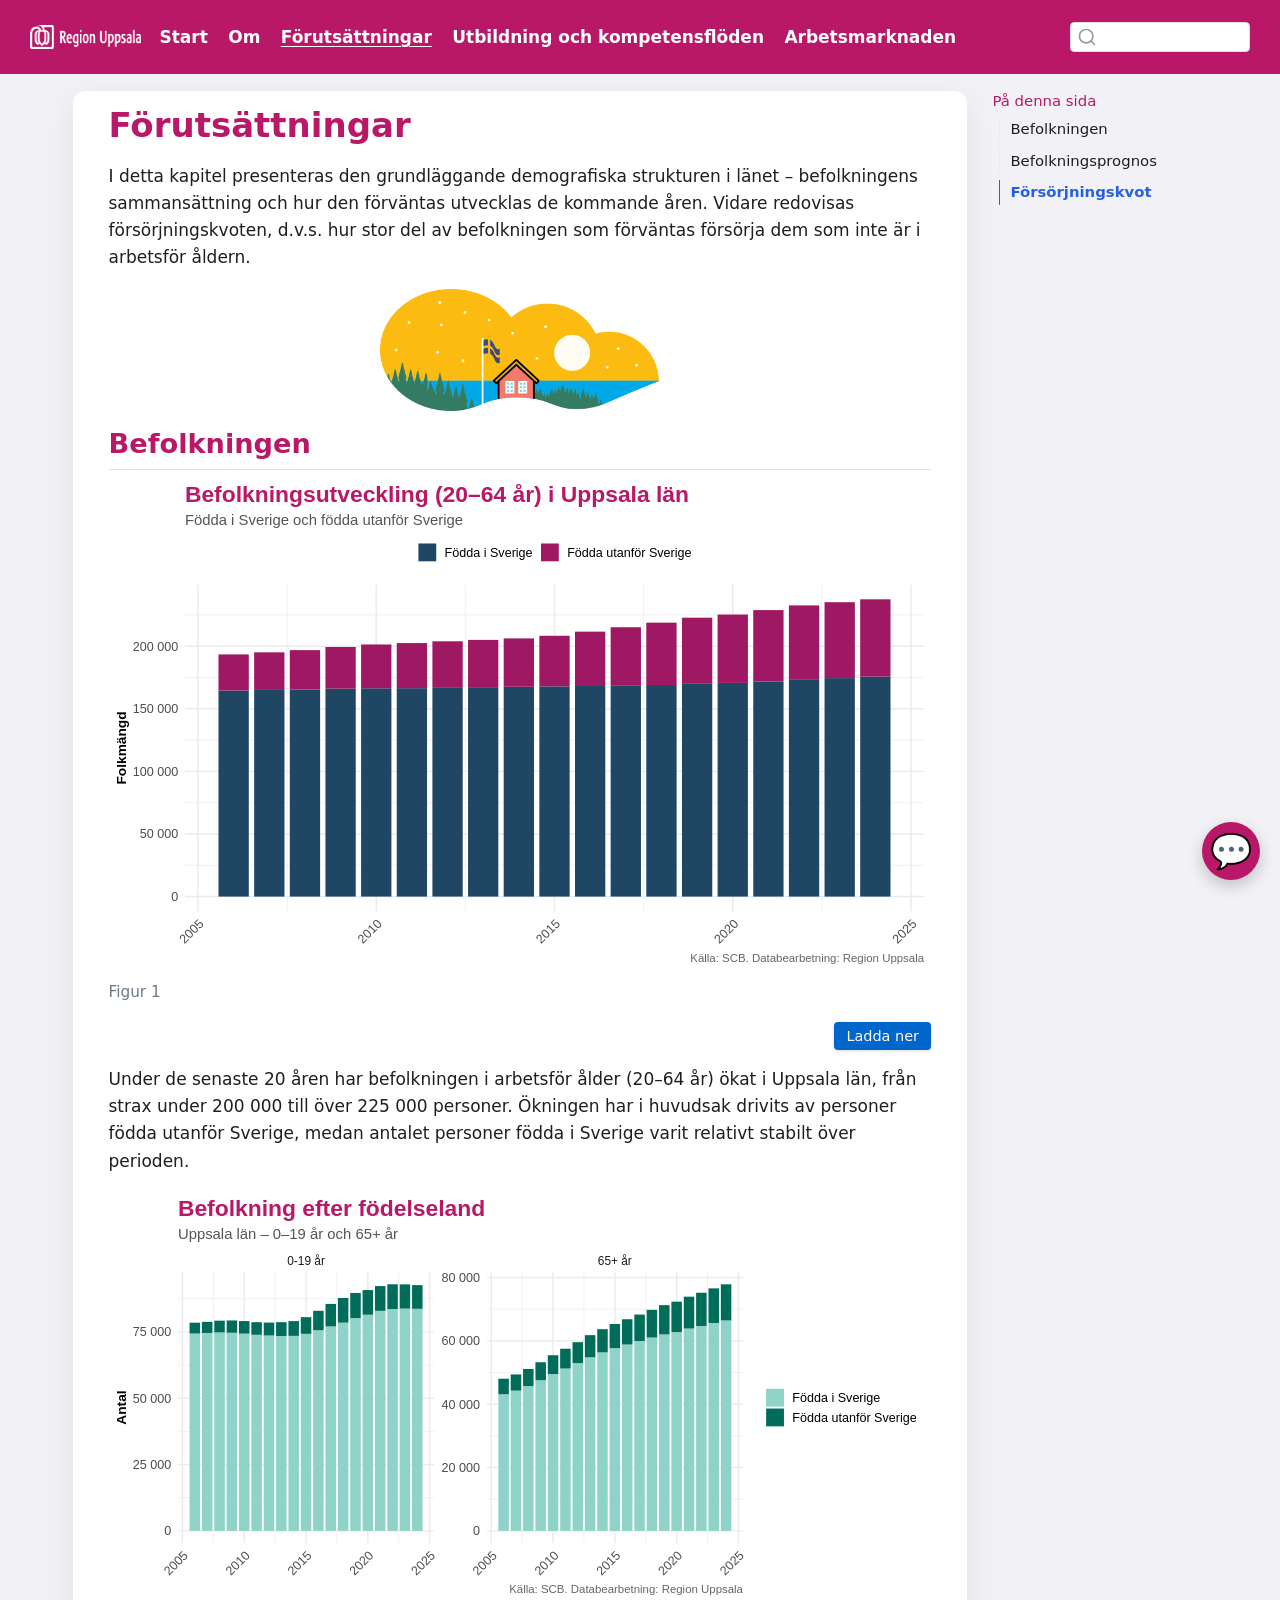
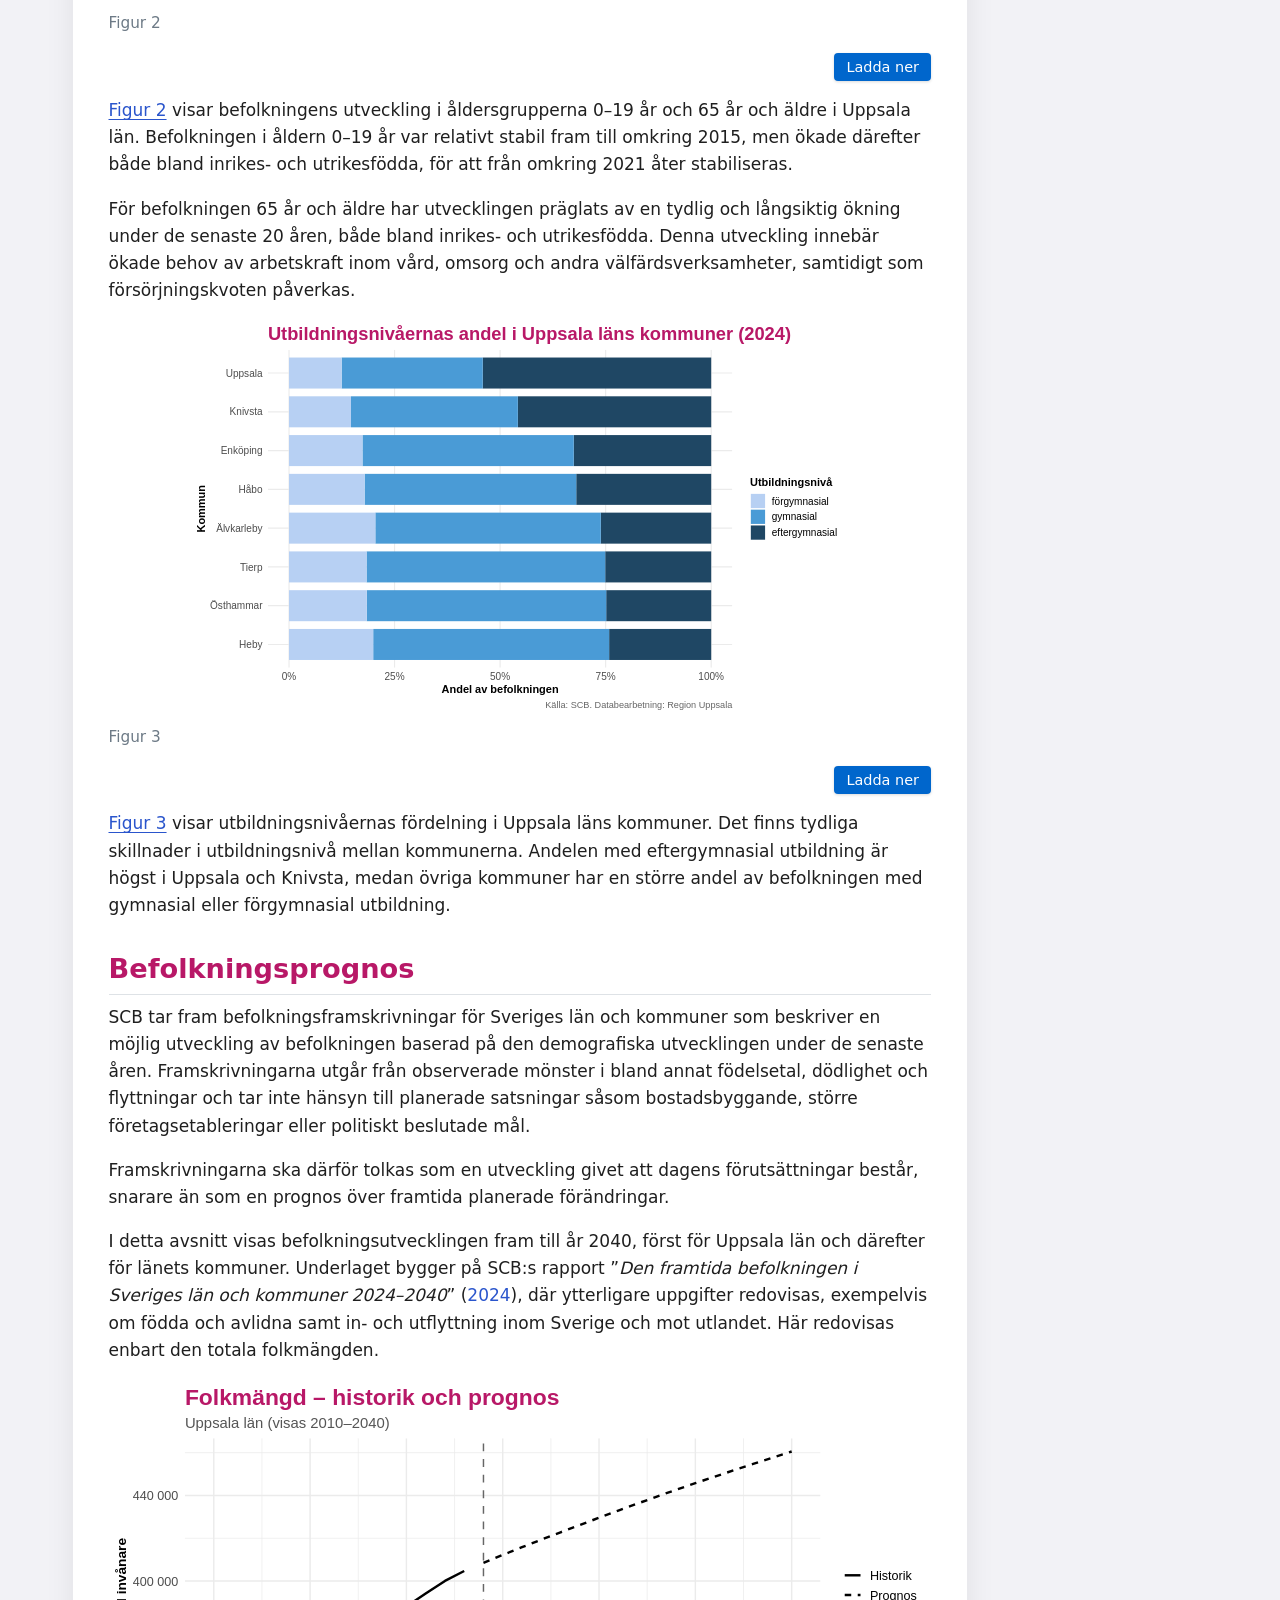
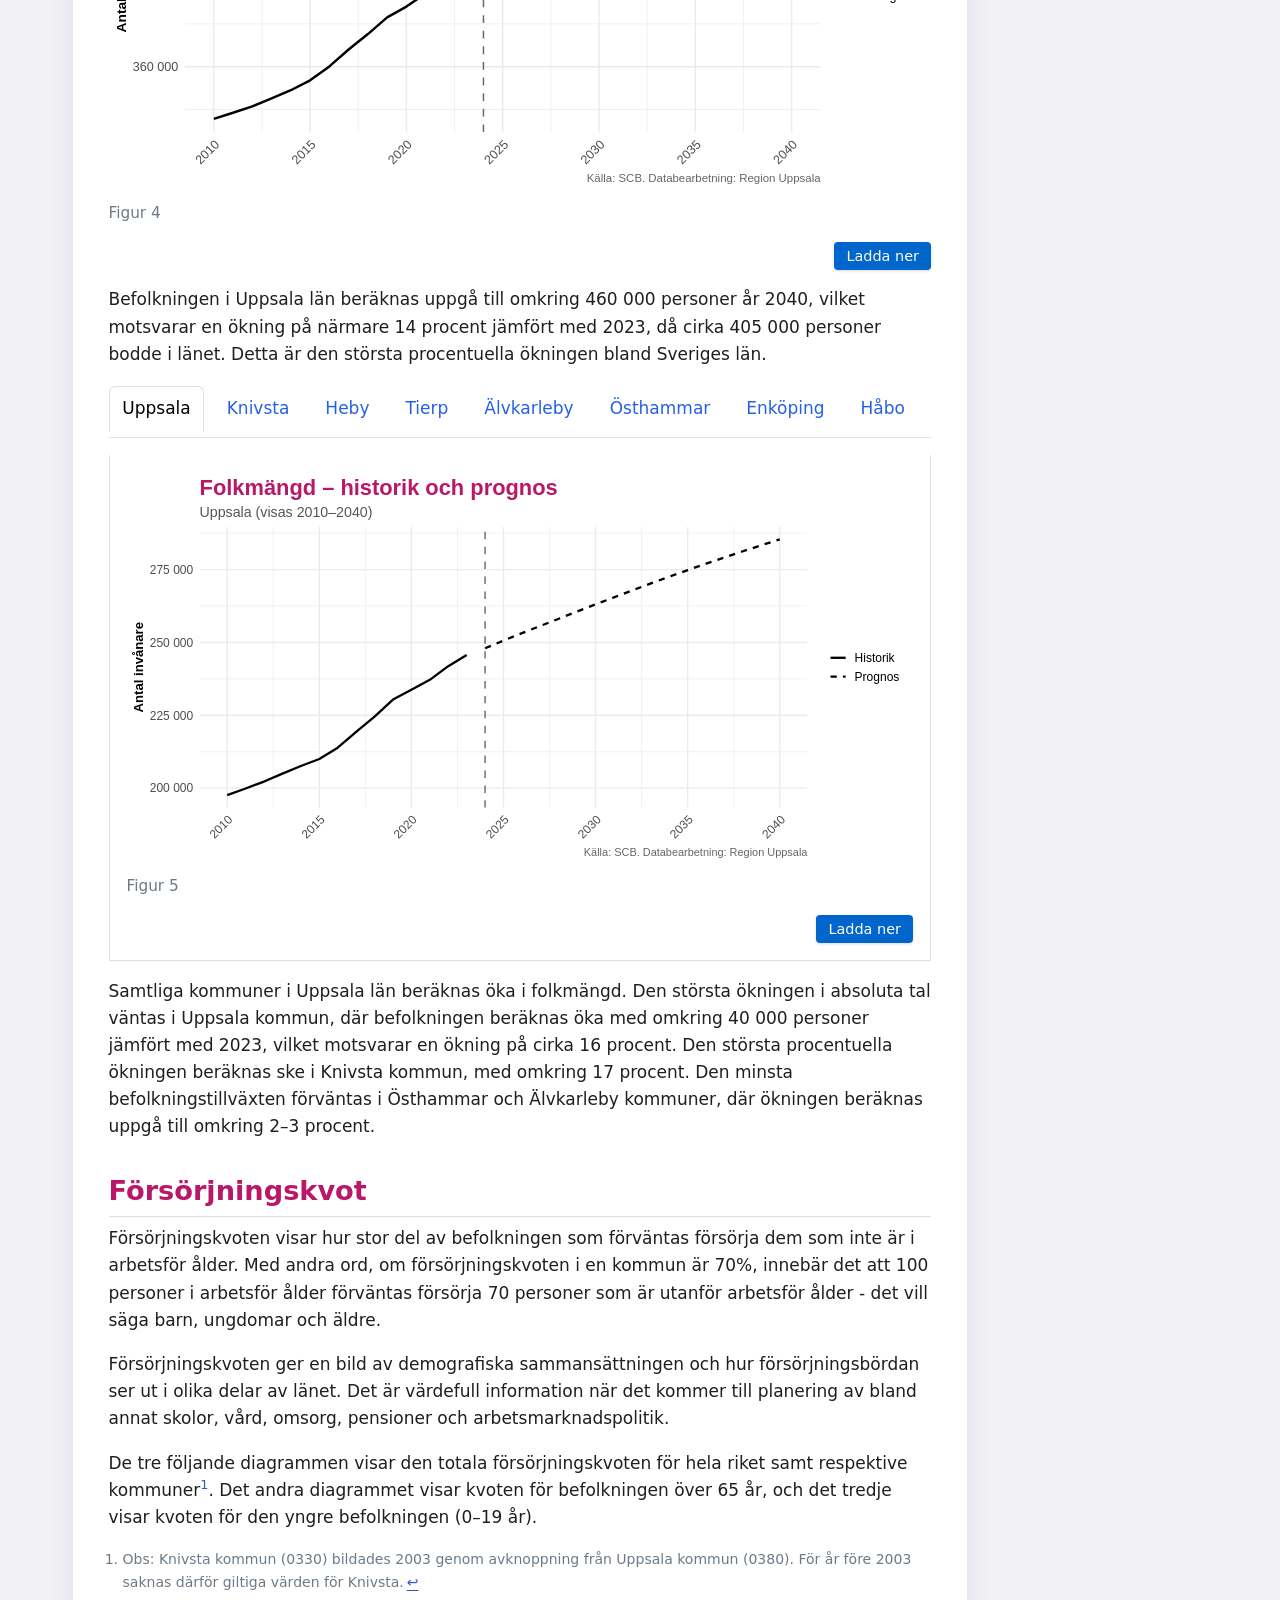
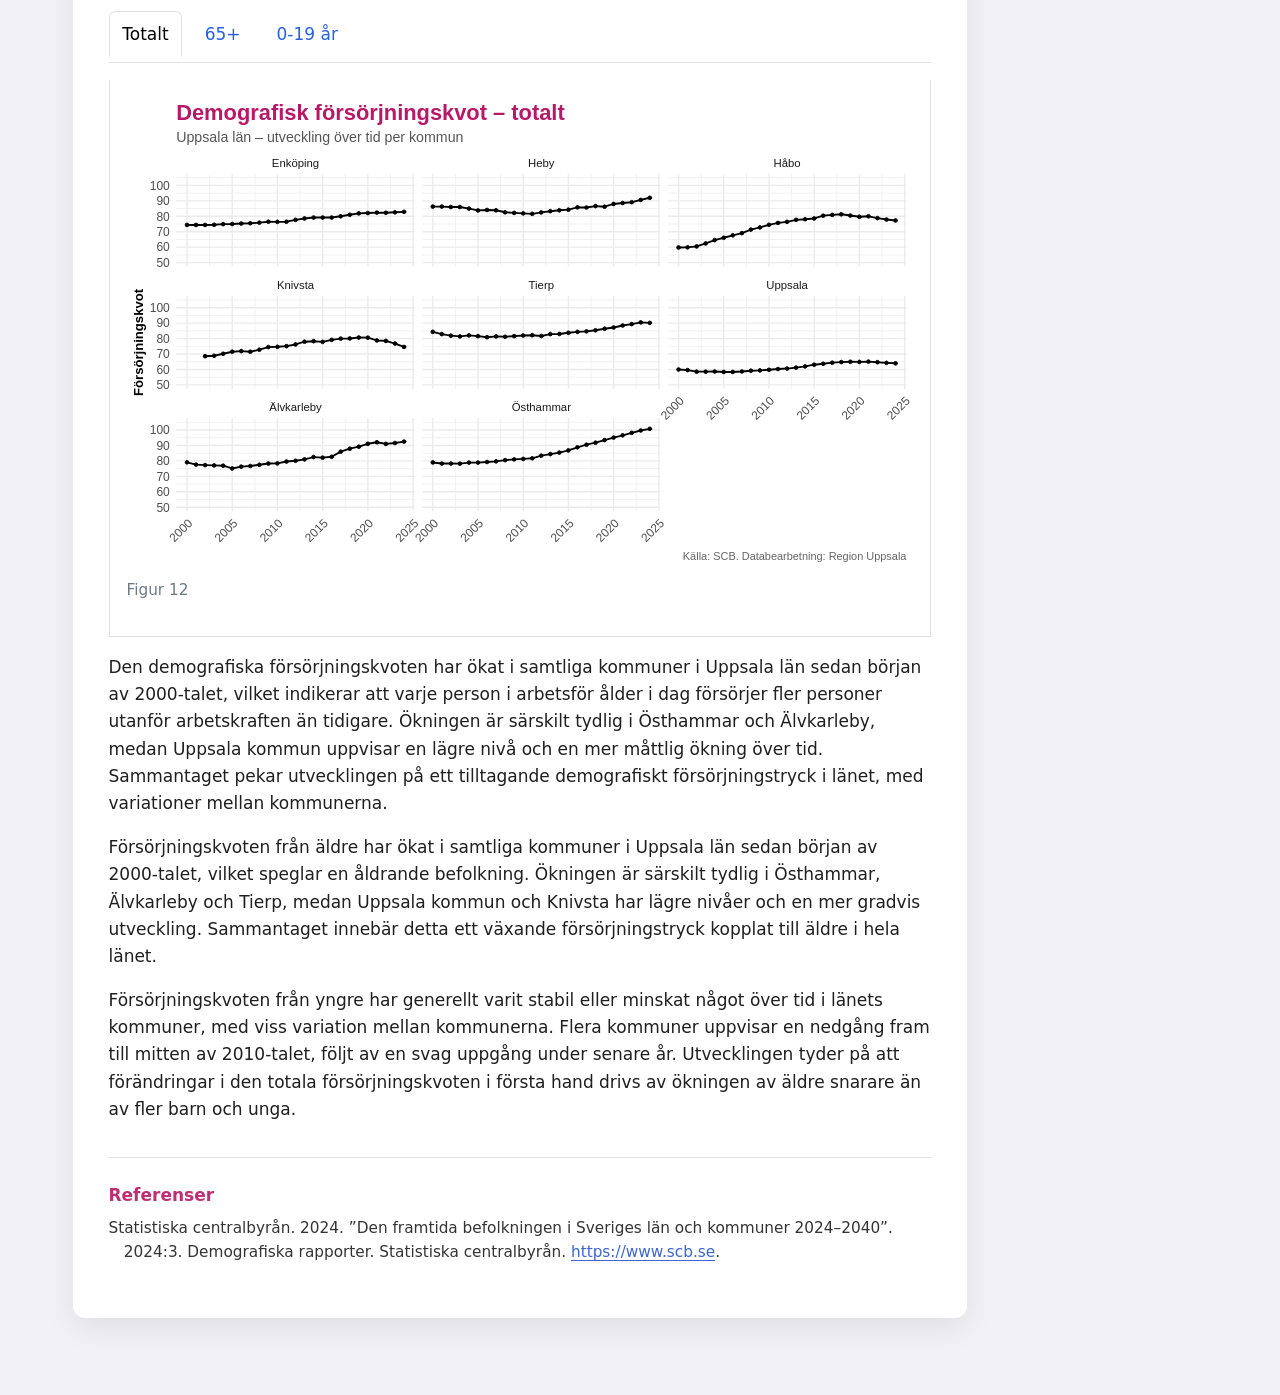
==== Förutsättningar.html @ d6da4f08 "Lägger till komp rapporten" ====
<!DOCTYPE html>
<html xmlns="http://www.w3.org/1999/xhtml" lang="sv" xml:lang="sv"><head>

<meta charset="utf-8">
<meta name="generator" content="quarto-1.5.57">

<meta name="viewport" content="width=device-width, initial-scale=1.0, user-scalable=yes">


<title>Förutsättningar</title>
<style>
code{white-space: pre-wrap;}
span.smallcaps{font-variant: small-caps;}
div.columns{display: flex; gap: min(4vw, 1.5em);}
div.column{flex: auto; overflow-x: auto;}
div.hanging-indent{margin-left: 1.5em; text-indent: -1.5em;}
ul.task-list{list-style: none;}
ul.task-list li input[type="checkbox"] {
width: 0.8em;
margin: 0 0.8em 0.2em -1em;  vertical-align: middle;
}

div.csl-bib-body { }
div.csl-entry {
clear: both;
margin-bottom: 0em;
}
.hanging-indent div.csl-entry {
margin-left:2em;
text-indent:-2em;
}
div.csl-left-margin {
min-width:2em;
float:left;
}
div.csl-right-inline {
margin-left:2em;
padding-left:1em;
}
div.csl-indent {
margin-left: 2em;
}</style>


<script>const headroomChanged = new CustomEvent("quarto-hrChanged", {
  detail: {},
  bubbles: true,
  cancelable: false,
  composed: false,
});

const announceDismiss = () => {
  const annEl = window.document.getElementById("quarto-announcement");
  if (annEl) {
    annEl.remove();

    const annId = annEl.getAttribute("data-announcement-id");
    window.localStorage.setItem(`quarto-announce-${annId}`, "true");
  }
};

const announceRegister = () => {
  const annEl = window.document.getElementById("quarto-announcement");
  if (annEl) {
    const annId = annEl.getAttribute("data-announcement-id");
    const isDismissed =
      window.localStorage.getItem(`quarto-announce-${annId}`) || false;
    if (isDismissed) {
      announceDismiss();
      return;
    } else {
      annEl.classList.remove("hidden");
    }

    const actionEl = annEl.querySelector(".quarto-announcement-action");
    if (actionEl) {
      actionEl.addEventListener("click", function (e) {
        e.preventDefault();
        // Hide the bar immediately
        announceDismiss();
      });
    }
  }
};

window.document.addEventListener("DOMContentLoaded", function () {
  let init = false;

  announceRegister();

  // Manage the back to top button, if one is present.
  let lastScrollTop = window.pageYOffset || document.documentElement.scrollTop;
  const scrollDownBuffer = 5;
  const scrollUpBuffer = 35;
  const btn = document.getElementById("quarto-back-to-top");
  const hideBackToTop = () => {
    btn.style.display = "none";
  };
  const showBackToTop = () => {
    btn.style.display = "inline-block";
  };
  if (btn) {
    window.document.addEventListener(
      "scroll",
      function () {
        const currentScrollTop =
          window.pageYOffset || document.documentElement.scrollTop;

        // Shows and hides the button 'intelligently' as the user scrolls
        if (currentScrollTop - scrollDownBuffer > lastScrollTop) {
          hideBackToTop();
          lastScrollTop = currentScrollTop <= 0 ? 0 : currentScrollTop;
        } else if (currentScrollTop < lastScrollTop - scrollUpBuffer) {
          showBackToTop();
          lastScrollTop = currentScrollTop <= 0 ? 0 : currentScrollTop;
        }

        // Show the button at the bottom, hides it at the top
        if (currentScrollTop <= 0) {
          hideBackToTop();
        } else if (
          window.innerHeight + currentScrollTop >=
          document.body.offsetHeight
        ) {
          showBackToTop();
        }
      },
      false
    );
  }

  function throttle(func, wait) {
    var timeout;
    return function () {
      const context = this;
      const args = arguments;
      const later = function () {
        clearTimeout(timeout);
        timeout = null;
        func.apply(context, args);
      };

      if (!timeout) {
        timeout = setTimeout(later, wait);
      }
    };
  }

  function headerOffset() {
    // Set an offset if there is are fixed top navbar
    const headerEl = window.document.querySelector("header.fixed-top");
    if (headerEl) {
      return headerEl.clientHeight;
    } else {
      return 0;
    }
  }

  function footerOffset() {
    const footerEl = window.document.querySelector("footer.footer");
    if (footerEl) {
      return footerEl.clientHeight;
    } else {
      return 0;
    }
  }

  function dashboardOffset() {
    const dashboardNavEl = window.document.getElementById(
      "quarto-dashboard-header"
    );
    if (dashboardNavEl !== null) {
      return dashboardNavEl.clientHeight;
    } else {
      return 0;
    }
  }

  function updateDocumentOffsetWithoutAnimation() {
    updateDocumentOffset(false);
  }

  function updateDocumentOffset(animated) {
    // set body offset
    const topOffset = headerOffset();
    const bodyOffset = topOffset + footerOffset() + dashboardOffset();
    const bodyEl = window.document.body;
    bodyEl.setAttribute("data-bs-offset", topOffset);
    bodyEl.style.paddingTop = topOffset + "px";

    // deal with sidebar offsets
    const sidebars = window.document.querySelectorAll(
      ".sidebar, .headroom-target"
    );
    sidebars.forEach((sidebar) => {
      if (!animated) {
        sidebar.classList.add("notransition");
        // Remove the no transition class after the animation has time to complete
        setTimeout(function () {
          sidebar.classList.remove("notransition");
        }, 201);
      }

      if (window.Headroom && sidebar.classList.contains("sidebar-unpinned")) {
        sidebar.style.top = "0";
        sidebar.style.maxHeight = "100vh";
      } else {
        sidebar.style.top = topOffset + "px";
        sidebar.style.maxHeight = "calc(100vh - " + topOffset + "px)";
      }
    });

    // allow space for footer
    const mainContainer = window.document.querySelector(".quarto-container");
    if (mainContainer) {
      mainContainer.style.minHeight = "calc(100vh - " + bodyOffset + "px)";
    }

    // link offset
    let linkStyle = window.document.querySelector("#quarto-target-style");
    if (!linkStyle) {
      linkStyle = window.document.createElement("style");
      linkStyle.setAttribute("id", "quarto-target-style");
      window.document.head.appendChild(linkStyle);
    }
    while (linkStyle.firstChild) {
      linkStyle.removeChild(linkStyle.firstChild);
    }
    if (topOffset > 0) {
      linkStyle.appendChild(
        window.document.createTextNode(`
      section:target::before {
        content: "";
        display: block;
        height: ${topOffset}px;
        margin: -${topOffset}px 0 0;
      }`)
      );
    }
    if (init) {
      window.dispatchEvent(headroomChanged);
    }
    init = true;
  }

  // initialize headroom
  var header = window.document.querySelector("#quarto-header");
  if (header && window.Headroom) {
    const headroom = new window.Headroom(header, {
      tolerance: 5,
      onPin: function () {
        const sidebars = window.document.querySelectorAll(
          ".sidebar, .headroom-target"
        );
        sidebars.forEach((sidebar) => {
          sidebar.classList.remove("sidebar-unpinned");
        });
        updateDocumentOffset();
      },
      onUnpin: function () {
        const sidebars = window.document.querySelectorAll(
          ".sidebar, .headroom-target"
        );
        sidebars.forEach((sidebar) => {
          sidebar.classList.add("sidebar-unpinned");
        });
        updateDocumentOffset();
      },
    });
    headroom.init();

    let frozen = false;
    window.quartoToggleHeadroom = function () {
      if (frozen) {
        headroom.unfreeze();
        frozen = false;
      } else {
        headroom.freeze();
        frozen = true;
      }
    };
  }

  window.addEventListener(
    "hashchange",
    function (e) {
      if (
        getComputedStyle(document.documentElement).scrollBehavior !== "smooth"
      ) {
        window.scrollTo(0, window.pageYOffset - headerOffset());
      }
    },
    false
  );

  // Observe size changed for the header
  const headerEl = window.document.querySelector("header.fixed-top");
  if (headerEl && window.ResizeObserver) {
    const observer = new window.ResizeObserver(() => {
      setTimeout(updateDocumentOffsetWithoutAnimation, 0);
    });
    observer.observe(headerEl, {
      attributes: true,
      childList: true,
      characterData: true,
    });
  } else {
    window.addEventListener(
      "resize",
      throttle(updateDocumentOffsetWithoutAnimation, 50)
    );
  }
  setTimeout(updateDocumentOffsetWithoutAnimation, 250);

  // fixup index.html links if we aren't on the filesystem
  if (window.location.protocol !== "file:") {
    const links = window.document.querySelectorAll("a");
    for (let i = 0; i < links.length; i++) {
      if (links[i].href) {
        links[i].dataset.originalHref = links[i].href;
        links[i].href = links[i].href.replace(/\/index\.html/, "/");
      }
    }

    // Fixup any sharing links that require urls
    // Append url to any sharing urls
    const sharingLinks = window.document.querySelectorAll(
      "a.sidebar-tools-main-item, a.quarto-navigation-tool, a.quarto-navbar-tools, a.quarto-navbar-tools-item"
    );
    for (let i = 0; i < sharingLinks.length; i++) {
      const sharingLink = sharingLinks[i];
      const href = sharingLink.getAttribute("href");
      if (href) {
        sharingLink.setAttribute(
          "href",
          href.replace("|url|", window.location.href)
        );
      }
    }

    // Scroll the active navigation item into view, if necessary
    const navSidebar = window.document.querySelector("nav#quarto-sidebar");
    if (navSidebar) {
      // Find the active item
      const activeItem = navSidebar.querySelector("li.sidebar-item a.active");
      if (activeItem) {
        // Wait for the scroll height and height to resolve by observing size changes on the
        // nav element that is scrollable
        const resizeObserver = new ResizeObserver((_entries) => {
          // The bottom of the element
          const elBottom = activeItem.offsetTop;
          const viewBottom = navSidebar.scrollTop + navSidebar.clientHeight;

          // The element height and scroll height are the same, then we are still loading
          if (viewBottom !== navSidebar.scrollHeight) {
            // Determine if the item isn't visible and scroll to it
            if (elBottom >= viewBottom) {
              navSidebar.scrollTop = elBottom;
            }

            // stop observing now since we've completed the scroll
            resizeObserver.unobserve(navSidebar);
          }
        });
        resizeObserver.observe(navSidebar);
      }
    }
  }
});
</script>
<script>/*!
 * headroom.js v0.12.0 - Give your page some headroom. Hide your header until you need it
 * Copyright (c) 2020 Nick Williams - http://wicky.nillia.ms/headroom.js
 * License: MIT
 */

!function(t,n){"object"==typeof exports&&"undefined"!=typeof module?module.exports=n():"function"==typeof define&&define.amd?define(n):(t=t||self).Headroom=n()}(this,function(){"use strict";function t(){return"undefined"!=typeof window}function d(t){return function(t){return t&&t.document&&function(t){return 9===t.nodeType}(t.document)}(t)?function(t){var n=t.document,o=n.body,s=n.documentElement;return{scrollHeight:function(){return Math.max(o.scrollHeight,s.scrollHeight,o.offsetHeight,s.offsetHeight,o.clientHeight,s.clientHeight)},height:function(){return t.innerHeight||s.clientHeight||o.clientHeight},scrollY:function(){return void 0!==t.pageYOffset?t.pageYOffset:(s||o.parentNode||o).scrollTop}}}(t):function(t){return{scrollHeight:function(){return Math.max(t.scrollHeight,t.offsetHeight,t.clientHeight)},height:function(){return Math.max(t.offsetHeight,t.clientHeight)},scrollY:function(){return t.scrollTop}}}(t)}function n(t,s,e){var n,o=function(){var n=!1;try{var t={get passive(){n=!0}};window.addEventListener("test",t,t),window.removeEventListener("test",t,t)}catch(t){n=!1}return n}(),i=!1,r=d(t),l=r.scrollY(),a={};function c(){var t=Math.round(r.scrollY()),n=r.height(),o=r.scrollHeight();a.scrollY=t,a.lastScrollY=l,a.direction=l<t?"down":"up",a.distance=Math.abs(t-l),a.isOutOfBounds=t<0||o<t+n,a.top=t<=s.offset[a.direction],a.bottom=o<=t+n,a.toleranceExceeded=a.distance>s.tolerance[a.direction],e(a),l=t,i=!1}function h(){i||(i=!0,n=requestAnimationFrame(c))}var u=!!o&&{passive:!0,capture:!1};return t.addEventListener("scroll",h,u),c(),{destroy:function(){cancelAnimationFrame(n),t.removeEventListener("scroll",h,u)}}}function o(t){return t===Object(t)?t:{down:t,up:t}}function s(t,n){n=n||{},Object.assign(this,s.options,n),this.classes=Object.assign({},s.options.classes,n.classes),this.elem=t,this.tolerance=o(this.tolerance),this.offset=o(this.offset),this.initialised=!1,this.frozen=!1}return s.prototype={constructor:s,init:function(){return s.cutsTheMustard&&!this.initialised&&(this.addClass("initial"),this.initialised=!0,setTimeout(function(t){t.scrollTracker=n(t.scroller,{offset:t.offset,tolerance:t.tolerance},t.update.bind(t))},100,this)),this},destroy:function(){this.initialised=!1,Object.keys(this.classes).forEach(this.removeClass,this),this.scrollTracker.destroy()},unpin:function(){!this.hasClass("pinned")&&this.hasClass("unpinned")||(this.addClass("unpinned"),this.removeClass("pinned"),this.onUnpin&&this.onUnpin.call(this))},pin:function(){this.hasClass("unpinned")&&(this.addClass("pinned"),this.removeClass("unpinned"),this.onPin&&this.onPin.call(this))},freeze:function(){this.frozen=!0,this.addClass("frozen")},unfreeze:function(){this.frozen=!1,this.removeClass("frozen")},top:function(){this.hasClass("top")||(this.addClass("top"),this.removeClass("notTop"),this.onTop&&this.onTop.call(this))},notTop:function(){this.hasClass("notTop")||(this.addClass("notTop"),this.removeClass("top"),this.onNotTop&&this.onNotTop.call(this))},bottom:function(){this.hasClass("bottom")||(this.addClass("bottom"),this.removeClass("notBottom"),this.onBottom&&this.onBottom.call(this))},notBottom:function(){this.hasClass("notBottom")||(this.addClass("notBottom"),this.removeClass("bottom"),this.onNotBottom&&this.onNotBottom.call(this))},shouldUnpin:function(t){return"down"===t.direction&&!t.top&&t.toleranceExceeded},shouldPin:function(t){return"up"===t.direction&&t.toleranceExceeded||t.top},addClass:function(t){this.elem.classList.add.apply(this.elem.classList,this.classes[t].split(" "))},removeClass:function(t){this.elem.classList.remove.apply(this.elem.classList,this.classes[t].split(" "))},hasClass:function(t){return this.classes[t].split(" ").every(function(t){return this.classList.contains(t)},this.elem)},update:function(t){t.isOutOfBounds||!0!==this.frozen&&(t.top?this.top():this.notTop(),t.bottom?this.bottom():this.notBottom(),this.shouldUnpin(t)?this.unpin():this.shouldPin(t)&&this.pin())}},s.options={tolerance:{up:0,down:0},offset:0,scroller:t()?window:null,classes:{frozen:"headroom--frozen",pinned:"headroom--pinned",unpinned:"headroom--unpinned",top:"headroom--top",notTop:"headroom--not-top",bottom:"headroom--bottom",notBottom:"headroom--not-bottom",initial:"headroom"}},s.cutsTheMustard=!!(t()&&function(){}.bind&&"classList"in document.documentElement&&Object.assign&&Object.keys&&requestAnimationFrame),s});
</script>
<script>/*!
 * clipboard.js v2.0.11
 * https://clipboardjs.com/
 *
 * Licensed MIT © Zeno Rocha
 */
!function(t,e){"object"==typeof exports&&"object"==typeof module?module.exports=e():"function"==typeof define&&define.amd?define([],e):"object"==typeof exports?exports.ClipboardJS=e():t.ClipboardJS=e()}(this,function(){return n={686:function(t,e,n){"use strict";n.d(e,{default:function(){return b}});var e=n(279),i=n.n(e),e=n(370),u=n.n(e),e=n(817),r=n.n(e);function c(t){try{return document.execCommand(t)}catch(t){return}}var a=function(t){t=r()(t);return c("cut"),t};function o(t,e){var n,o,t=(n=t,o="rtl"===document.documentElement.getAttribute("dir"),(t=document.createElement("textarea")).style.fontSize="12pt",t.style.border="0",t.style.padding="0",t.style.margin="0",t.style.position="absolute",t.style[o?"right":"left"]="-9999px",o=window.pageYOffset||document.documentElement.scrollTop,t.style.top="".concat(o,"px"),t.setAttribute("readonly",""),t.value=n,t);return e.container.appendChild(t),e=r()(t),c("copy"),t.remove(),e}var f=function(t){var e=1<arguments.length&&void 0!==arguments[1]?arguments[1]:{container:document.body},n="";return"string"==typeof t?n=o(t,e):t instanceof HTMLInputElement&&!["text","search","url","tel","password"].includes(null==t?void 0:t.type)?n=o(t.value,e):(n=r()(t),c("copy")),n};function l(t){return(l="function"==typeof Symbol&&"symbol"==typeof Symbol.iterator?function(t){return typeof t}:function(t){return t&&"function"==typeof Symbol&&t.constructor===Symbol&&t!==Symbol.prototype?"symbol":typeof t})(t)}var s=function(){var t=0<arguments.length&&void 0!==arguments[0]?arguments[0]:{},e=t.action,n=void 0===e?"copy":e,o=t.container,e=t.target,t=t.text;if("copy"!==n&&"cut"!==n)throw new Error('Invalid "action" value, use either "copy" or "cut"');if(void 0!==e){if(!e||"object"!==l(e)||1!==e.nodeType)throw new Error('Invalid "target" value, use a valid Element');if("copy"===n&&e.hasAttribute("disabled"))throw new Error('Invalid "target" attribute. Please use "readonly" instead of "disabled" attribute');if("cut"===n&&(e.hasAttribute("readonly")||e.hasAttribute("disabled")))throw new Error('Invalid "target" attribute. You can\'t cut text from elements with "readonly" or "disabled" attributes')}return t?f(t,{container:o}):e?"cut"===n?a(e):f(e,{container:o}):void 0};function p(t){return(p="function"==typeof Symbol&&"symbol"==typeof Symbol.iterator?function(t){return typeof t}:function(t){return t&&"function"==typeof Symbol&&t.constructor===Symbol&&t!==Symbol.prototype?"symbol":typeof t})(t)}function d(t,e){for(var n=0;n<e.length;n++){var o=e[n];o.enumerable=o.enumerable||!1,o.configurable=!0,"value"in o&&(o.writable=!0),Object.defineProperty(t,o.key,o)}}function y(t,e){return(y=Object.setPrototypeOf||function(t,e){return t.__proto__=e,t})(t,e)}function h(n){var o=function(){if("undefined"==typeof Reflect||!Reflect.construct)return!1;if(Reflect.construct.sham)return!1;if("function"==typeof Proxy)return!0;try{return Date.prototype.toString.call(Reflect.construct(Date,[],function(){})),!0}catch(t){return!1}}();return function(){var t,e=v(n);return t=o?(t=v(this).constructor,Reflect.construct(e,arguments,t)):e.apply(this,arguments),e=this,!(t=t)||"object"!==p(t)&&"function"!=typeof t?function(t){if(void 0!==t)return t;throw new ReferenceError("this hasn't been initialised - super() hasn't been called")}(e):t}}function v(t){return(v=Object.setPrototypeOf?Object.getPrototypeOf:function(t){return t.__proto__||Object.getPrototypeOf(t)})(t)}function m(t,e){t="data-clipboard-".concat(t);if(e.hasAttribute(t))return e.getAttribute(t)}var b=function(){!function(t,e){if("function"!=typeof e&&null!==e)throw new TypeError("Super expression must either be null or a function");t.prototype=Object.create(e&&e.prototype,{constructor:{value:t,writable:!0,configurable:!0}}),e&&y(t,e)}(r,i());var t,e,n,o=h(r);function r(t,e){var n;return function(t){if(!(t instanceof r))throw new TypeError("Cannot call a class as a function")}(this),(n=o.call(this)).resolveOptions(e),n.listenClick(t),n}return t=r,n=[{key:"copy",value:function(t){var e=1<arguments.length&&void 0!==arguments[1]?arguments[1]:{container:document.body};return f(t,e)}},{key:"cut",value:function(t){return a(t)}},{key:"isSupported",value:function(){var t=0<arguments.length&&void 0!==arguments[0]?arguments[0]:["copy","cut"],t="string"==typeof t?[t]:t,e=!!document.queryCommandSupported;return t.forEach(function(t){e=e&&!!document.queryCommandSupported(t)}),e}}],(e=[{key:"resolveOptions",value:function(){var t=0<arguments.length&&void 0!==arguments[0]?arguments[0]:{};this.action="function"==typeof t.action?t.action:this.defaultAction,this.target="function"==typeof t.target?t.target:this.defaultTarget,this.text="function"==typeof t.text?t.text:this.defaultText,this.container="object"===p(t.container)?t.container:document.body}},{key:"listenClick",value:function(t){var e=this;this.listener=u()(t,"click",function(t){return e.onClick(t)})}},{key:"onClick",value:function(t){var e=t.delegateTarget||t.currentTarget,n=this.action(e)||"copy",t=s({action:n,container:this.container,target:this.target(e),text:this.text(e)});this.emit(t?"success":"error",{action:n,text:t,trigger:e,clearSelection:function(){e&&e.focus(),window.getSelection().removeAllRanges()}})}},{key:"defaultAction",value:function(t){return m("action",t)}},{key:"defaultTarget",value:function(t){t=m("target",t);if(t)return document.querySelector(t)}},{key:"defaultText",value:function(t){return m("text",t)}},{key:"destroy",value:function(){this.listener.destroy()}}])&&d(t.prototype,e),n&&d(t,n),r}()},828:function(t){var e;"undefined"==typeof Element||Element.prototype.matches||((e=Element.prototype).matches=e.matchesSelector||e.mozMatchesSelector||e.msMatchesSelector||e.oMatchesSelector||e.webkitMatchesSelector),t.exports=function(t,e){for(;t&&9!==t.nodeType;){if("function"==typeof t.matches&&t.matches(e))return t;t=t.parentNode}}},438:function(t,e,n){var u=n(828);function i(t,e,n,o,r){var i=function(e,n,t,o){return function(t){t.delegateTarget=u(t.target,n),t.delegateTarget&&o.call(e,t)}}.apply(this,arguments);return t.addEventListener(n,i,r),{destroy:function(){t.removeEventListener(n,i,r)}}}t.exports=function(t,e,n,o,r){return"function"==typeof t.addEventListener?i.apply(null,arguments):"function"==typeof n?i.bind(null,document).apply(null,arguments):("string"==typeof t&&(t=document.querySelectorAll(t)),Array.prototype.map.call(t,function(t){return i(t,e,n,o,r)}))}},879:function(t,n){n.node=function(t){return void 0!==t&&t instanceof HTMLElement&&1===t.nodeType},n.nodeList=function(t){var e=Object.prototype.toString.call(t);return void 0!==t&&("[object NodeList]"===e||"[object HTMLCollection]"===e)&&"length"in t&&(0===t.length||n.node(t[0]))},n.string=function(t){return"string"==typeof t||t instanceof String},n.fn=function(t){return"[object Function]"===Object.prototype.toString.call(t)}},370:function(t,e,n){var f=n(879),l=n(438);t.exports=function(t,e,n){if(!t&&!e&&!n)throw new Error("Missing required arguments");if(!f.string(e))throw new TypeError("Second argument must be a String");if(!f.fn(n))throw new TypeError("Third argument must be a Function");if(f.node(t))return c=e,a=n,(u=t).addEventListener(c,a),{destroy:function(){u.removeEventListener(c,a)}};if(f.nodeList(t))return o=t,r=e,i=n,Array.prototype.forEach.call(o,function(t){t.addEventListener(r,i)}),{destroy:function(){Array.prototype.forEach.call(o,function(t){t.removeEventListener(r,i)})}};if(f.string(t))return t=t,e=e,n=n,l(document.body,t,e,n);throw new TypeError("First argument must be a String, HTMLElement, HTMLCollection, or NodeList");var o,r,i,u,c,a}},817:function(t){t.exports=function(t){var e,n="SELECT"===t.nodeName?(t.focus(),t.value):"INPUT"===t.nodeName||"TEXTAREA"===t.nodeName?((e=t.hasAttribute("readonly"))||t.setAttribute("readonly",""),t.select(),t.setSelectionRange(0,t.value.length),e||t.removeAttribute("readonly"),t.value):(t.hasAttribute("contenteditable")&&t.focus(),n=window.getSelection(),(e=document.createRange()).selectNodeContents(t),n.removeAllRanges(),n.addRange(e),n.toString());return n}},279:function(t){function e(){}e.prototype={on:function(t,e,n){var o=this.e||(this.e={});return(o[t]||(o[t]=[])).push({fn:e,ctx:n}),this},once:function(t,e,n){var o=this;function r(){o.off(t,r),e.apply(n,arguments)}return r._=e,this.on(t,r,n)},emit:function(t){for(var e=[].slice.call(arguments,1),n=((this.e||(this.e={}))[t]||[]).slice(),o=0,r=n.length;o<r;o++)n[o].fn.apply(n[o].ctx,e);return this},off:function(t,e){var n=this.e||(this.e={}),o=n[t],r=[];if(o&&e)for(var i=0,u=o.length;i<u;i++)o[i].fn!==e&&o[i].fn._!==e&&r.push(o[i]);return r.length?n[t]=r:delete n[t],this}},t.exports=e,t.exports.TinyEmitter=e}},r={},o.n=function(t){var e=t&&t.__esModule?function(){return t.default}:function(){return t};return o.d(e,{a:e}),e},o.d=function(t,e){for(var n in e)o.o(e,n)&&!o.o(t,n)&&Object.defineProperty(t,n,{enumerable:!0,get:e[n]})},o.o=function(t,e){return Object.prototype.hasOwnProperty.call(t,e)},o(686).default;function o(t){if(r[t])return r[t].exports;var e=r[t]={exports:{}};return n[t](e,e.exports,o),e.exports}var n,r});</script>
<script>/*! @algolia/autocomplete-js 1.11.1 | MIT License | © Algolia, Inc. and contributors | https://github.com/algolia/autocomplete */
!function(e,t){"object"==typeof exports&&"undefined"!=typeof module?t(exports):"function"==typeof define&&define.amd?define(["exports"],t):t((e="undefined"!=typeof globalThis?globalThis:e||self)["@algolia/autocomplete-js"]={})}(this,(function(e){"use strict";function t(e,t){var n=Object.keys(e);if(Object.getOwnPropertySymbols){var r=Object.getOwnPropertySymbols(e);t&&(r=r.filter((function(t){return Object.getOwnPropertyDescriptor(e,t).enumerable}))),n.push.apply(n,r)}return n}function n(e){for(var n=1;n<arguments.length;n++){var r=null!=arguments[n]?arguments[n]:{};n%2?t(Object(r),!0).forEach((function(t){o(e,t,r[t])})):Object.getOwnPropertyDescriptors?Object.defineProperties(e,Object.getOwnPropertyDescriptors(r)):t(Object(r)).forEach((function(t){Object.defineProperty(e,t,Object.getOwnPropertyDescriptor(r,t))}))}return e}function r(e){return r="function"==typeof Symbol&&"symbol"==typeof Symbol.iterator?function(e){return typeof e}:function(e){return e&&"function"==typeof Symbol&&e.constructor===Symbol&&e!==Symbol.prototype?"symbol":typeof e},r(e)}function o(e,t,n){return(t=function(e){var t=function(e,t){if("object"!=typeof e||null===e)return e;var n=e[Symbol.toPrimitive];if(void 0!==n){var r=n.call(e,t||"default");if("object"!=typeof r)return r;throw new TypeError("@@toPrimitive must return a primitive value.")}return("string"===t?String:Number)(e)}(e,"string");return"symbol"==typeof t?t:String(t)}(t))in e?Object.defineProperty(e,t,{value:n,enumerable:!0,configurable:!0,writable:!0}):e[t]=n,e}function i(){return i=Object.assign?Object.assign.bind():function(e){for(var t=1;t<arguments.length;t++){var n=arguments[t];for(var r in n)Object.prototype.hasOwnProperty.call(n,r)&&(e[r]=n[r])}return e},i.apply(this,arguments)}function u(e,t){if(null==e)return{};var n,r,o=function(e,t){if(null==e)return{};var n,r,o={},i=Object.keys(e);for(r=0;r<i.length;r++)n=i[r],t.indexOf(n)>=0||(o[n]=e[n]);return o}(e,t);if(Object.getOwnPropertySymbols){var i=Object.getOwnPropertySymbols(e);for(r=0;r<i.length;r++)n=i[r],t.indexOf(n)>=0||Object.prototype.propertyIsEnumerable.call(e,n)&&(o[n]=e[n])}return o}function a(e,t){return function(e){if(Array.isArray(e))return e}(e)||function(e,t){var n=null==e?null:"undefined"!=typeof Symbol&&e[Symbol.iterator]||e["@@iterator"];if(null!=n){var r,o,i,u,a=[],l=!0,c=!1;try{if(i=(n=n.call(e)).next,0===t){if(Object(n)!==n)return;l=!1}else for(;!(l=(r=i.call(n)).done)&&(a.push(r.value),a.length!==t);l=!0);}catch(e){c=!0,o=e}finally{try{if(!l&&null!=n.return&&(u=n.return(),Object(u)!==u))return}finally{if(c)throw o}}return a}}(e,t)||c(e,t)||function(){throw new TypeError("Invalid attempt to destructure non-iterable instance.\nIn order to be iterable, non-array objects must have a [Symbol.iterator]() method.")}()}function l(e){return function(e){if(Array.isArray(e))return s(e)}(e)||function(e){if("undefined"!=typeof Symbol&&null!=e[Symbol.iterator]||null!=e["@@iterator"])return Array.from(e)}(e)||c(e)||function(){throw new TypeError("Invalid attempt to spread non-iterable instance.\nIn order to be iterable, non-array objects must have a [Symbol.iterator]() method.")}()}function c(e,t){if(e){if("string"==typeof e)return s(e,t);var n=Object.prototype.toString.call(e).slice(8,-1);return"Object"===n&&e.constructor&&(n=e.constructor.name),"Map"===n||"Set"===n?Array.from(e):"Arguments"===n||/^(?:Ui|I)nt(?:8|16|32)(?:Clamped)?Array$/.test(n)?s(e,t):void 0}}function s(e,t){(null==t||t>e.length)&&(t=e.length);for(var n=0,r=new Array(t);n<t;n++)r[n]=e[n];return r}function f(e){return{current:e}}function p(e,t){var n=void 0;return function(){for(var r=arguments.length,o=new Array(r),i=0;i<r;i++)o[i]=arguments[i];n&&clearTimeout(n),n=setTimeout((function(){return e.apply(void 0,o)}),t)}}function m(e){return e.reduce((function(e,t){return e.concat(t)}),[])}var v=0;function d(){return"autocomplete-".concat(v++)}function y(e,t){return t.reduce((function(e,t){return e&&e[t]}),e)}function b(e){return 0===e.collections.length?0:e.collections.reduce((function(e,t){return e+t.items.length}),0)}function g(e){return e!==Object(e)}function h(e,t){if(e===t)return!0;if(g(e)||g(t)||"function"==typeof e||"function"==typeof t)return e===t;if(Object.keys(e).length!==Object.keys(t).length)return!1;for(var n=0,r=Object.keys(e);n<r.length;n++){var o=r[n];if(!(o in t))return!1;if(!h(e[o],t[o]))return!1}return!0}var O=function(){};var _="1.11.1",S=[{segment:"autocomplete-core",version:_}];function j(e){var t=e.item,n=e.items,r=void 0===n?[]:n;return{index:t.__autocomplete_indexName,items:[t],positions:[1+r.findIndex((function(e){return e.objectID===t.objectID}))],queryID:t.__autocomplete_queryID,algoliaSource:["autocomplete"]}}function P(e,t){return function(e){if(Array.isArray(e))return e}(e)||function(e,t){var n=null==e?null:"undefined"!=typeof Symbol&&e[Symbol.iterator]||e["@@iterator"];if(null!=n){var r,o,i,u,a=[],l=!0,c=!1;try{if(i=(n=n.call(e)).next,0===t){if(Object(n)!==n)return;l=!1}else for(;!(l=(r=i.call(n)).done)&&(a.push(r.value),a.length!==t);l=!0);}catch(e){c=!0,o=e}finally{try{if(!l&&null!=n.return&&(u=n.return(),Object(u)!==u))return}finally{if(c)throw o}}return a}}(e,t)||function(e,t){if(!e)return;if("string"==typeof e)return w(e,t);var n=Object.prototype.toString.call(e).slice(8,-1);"Object"===n&&e.constructor&&(n=e.constructor.name);if("Map"===n||"Set"===n)return Array.from(e);if("Arguments"===n||/^(?:Ui|I)nt(?:8|16|32)(?:Clamped)?Array$/.test(n))return w(e,t)}(e,t)||function(){throw new TypeError("Invalid attempt to destructure non-iterable instance.\nIn order to be iterable, non-array objects must have a [Symbol.iterator]() method.")}()}function w(e,t){(null==t||t>e.length)&&(t=e.length);for(var n=0,r=new Array(t);n<t;n++)r[n]=e[n];return r}var I=["items"],A=["items"];function E(e){return E="function"==typeof Symbol&&"symbol"==typeof Symbol.iterator?function(e){return typeof e}:function(e){return e&&"function"==typeof Symbol&&e.constructor===Symbol&&e!==Symbol.prototype?"symbol":typeof e},E(e)}function D(e){return function(e){if(Array.isArray(e))return C(e)}(e)||function(e){if("undefined"!=typeof Symbol&&null!=e[Symbol.iterator]||null!=e["@@iterator"])return Array.from(e)}(e)||function(e,t){if(!e)return;if("string"==typeof e)return C(e,t);var n=Object.prototype.toString.call(e).slice(8,-1);"Object"===n&&e.constructor&&(n=e.constructor.name);if("Map"===n||"Set"===n)return Array.from(e);if("Arguments"===n||/^(?:Ui|I)nt(?:8|16|32)(?:Clamped)?Array$/.test(n))return C(e,t)}(e)||function(){throw new TypeError("Invalid attempt to spread non-iterable instance.\nIn order to be iterable, non-array objects must have a [Symbol.iterator]() method.")}()}function C(e,t){(null==t||t>e.length)&&(t=e.length);for(var n=0,r=new Array(t);n<t;n++)r[n]=e[n];return r}function k(e,t){if(null==e)return{};var n,r,o=function(e,t){if(null==e)return{};var n,r,o={},i=Object.keys(e);for(r=0;r<i.length;r++)n=i[r],t.indexOf(n)>=0||(o[n]=e[n]);return o}(e,t);if(Object.getOwnPropertySymbols){var i=Object.getOwnPropertySymbols(e);for(r=0;r<i.length;r++)n=i[r],t.indexOf(n)>=0||Object.prototype.propertyIsEnumerable.call(e,n)&&(o[n]=e[n])}return o}function x(e,t){var n=Object.keys(e);if(Object.getOwnPropertySymbols){var r=Object.getOwnPropertySymbols(e);t&&(r=r.filter((function(t){return Object.getOwnPropertyDescriptor(e,t).enumerable}))),n.push.apply(n,r)}return n}function N(e){for(var t=1;t<arguments.length;t++){var n=null!=arguments[t]?arguments[t]:{};t%2?x(Object(n),!0).forEach((function(t){T(e,t,n[t])})):Object.getOwnPropertyDescriptors?Object.defineProperties(e,Object.getOwnPropertyDescriptors(n)):x(Object(n)).forEach((function(t){Object.defineProperty(e,t,Object.getOwnPropertyDescriptor(n,t))}))}return e}function T(e,t,n){return(t=function(e){var t=function(e,t){if("object"!==E(e)||null===e)return e;var n=e[Symbol.toPrimitive];if(void 0!==n){var r=n.call(e,t||"default");if("object"!==E(r))return r;throw new TypeError("@@toPrimitive must return a primitive value.")}return("string"===t?String:Number)(e)}(e,"string");return"symbol"===E(t)?t:String(t)}(t))in e?Object.defineProperty(e,t,{value:n,enumerable:!0,configurable:!0,writable:!0}):e[t]=n,e}function q(e){for(var t=arguments.length>1&&void 0!==arguments[1]?arguments[1]:20,n=[],r=0;r<e.objectIDs.length;r+=t)n.push(N(N({},e),{},{objectIDs:e.objectIDs.slice(r,r+t)}));return n}function B(e){return e.map((function(e){var t=e.items,n=k(e,I);return N(N({},n),{},{objectIDs:(null==t?void 0:t.map((function(e){return e.objectID})))||n.objectIDs})}))}function R(e){var t,n,r,o=(t=P((e.version||"").split(".").map(Number),2),n=t[0],r=t[1],n>=3||2===n&&r>=4||1===n&&r>=10);function i(t,n,r){if(o&&void 0!==r){var i=r[0].__autocomplete_algoliaCredentials,u={"X-Algolia-Application-Id":i.appId,"X-Algolia-API-Key":i.apiKey};e.apply(void 0,[t].concat(D(n),[{headers:u}]))}else e.apply(void 0,[t].concat(D(n)))}return{init:function(t,n){e("init",{appId:t,apiKey:n})},setUserToken:function(t){e("setUserToken",t)},clickedObjectIDsAfterSearch:function(){for(var e=arguments.length,t=new Array(e),n=0;n<e;n++)t[n]=arguments[n];t.length>0&&i("clickedObjectIDsAfterSearch",B(t),t[0].items)},clickedObjectIDs:function(){for(var e=arguments.length,t=new Array(e),n=0;n<e;n++)t[n]=arguments[n];t.length>0&&i("clickedObjectIDs",B(t),t[0].items)},clickedFilters:function(){for(var t=arguments.length,n=new Array(t),r=0;r<t;r++)n[r]=arguments[r];n.length>0&&e.apply(void 0,["clickedFilters"].concat(n))},convertedObjectIDsAfterSearch:function(){for(var e=arguments.length,t=new Array(e),n=0;n<e;n++)t[n]=arguments[n];t.length>0&&i("convertedObjectIDsAfterSearch",B(t),t[0].items)},convertedObjectIDs:function(){for(var e=arguments.length,t=new Array(e),n=0;n<e;n++)t[n]=arguments[n];t.length>0&&i("convertedObjectIDs",B(t),t[0].items)},convertedFilters:function(){for(var t=arguments.length,n=new Array(t),r=0;r<t;r++)n[r]=arguments[r];n.length>0&&e.apply(void 0,["convertedFilters"].concat(n))},viewedObjectIDs:function(){for(var e=arguments.length,t=new Array(e),n=0;n<e;n++)t[n]=arguments[n];t.length>0&&t.reduce((function(e,t){var n=t.items,r=k(t,A);return[].concat(D(e),D(q(N(N({},r),{},{objectIDs:(null==n?void 0:n.map((function(e){return e.objectID})))||r.objectIDs})).map((function(e){return{items:n,payload:e}}))))}),[]).forEach((function(e){var t=e.items;return i("viewedObjectIDs",[e.payload],t)}))},viewedFilters:function(){for(var t=arguments.length,n=new Array(t),r=0;r<t;r++)n[r]=arguments[r];n.length>0&&e.apply(void 0,["viewedFilters"].concat(n))}}}function F(e){var t=e.items.reduce((function(e,t){var n;return e[t.__autocomplete_indexName]=(null!==(n=e[t.__autocomplete_indexName])&&void 0!==n?n:[]).concat(t),e}),{});return Object.keys(t).map((function(e){return{index:e,items:t[e],algoliaSource:["autocomplete"]}}))}function L(e){return e.objectID&&e.__autocomplete_indexName&&e.__autocomplete_queryID}function U(e){return U="function"==typeof Symbol&&"symbol"==typeof Symbol.iterator?function(e){return typeof e}:function(e){return e&&"function"==typeof Symbol&&e.constructor===Symbol&&e!==Symbol.prototype?"symbol":typeof e},U(e)}function M(e){return function(e){if(Array.isArray(e))return H(e)}(e)||function(e){if("undefined"!=typeof Symbol&&null!=e[Symbol.iterator]||null!=e["@@iterator"])return Array.from(e)}(e)||function(e,t){if(!e)return;if("string"==typeof e)return H(e,t);var n=Object.prototype.toString.call(e).slice(8,-1);"Object"===n&&e.constructor&&(n=e.constructor.name);if("Map"===n||"Set"===n)return Array.from(e);if("Arguments"===n||/^(?:Ui|I)nt(?:8|16|32)(?:Clamped)?Array$/.test(n))return H(e,t)}(e)||function(){throw new TypeError("Invalid attempt to spread non-iterable instance.\nIn order to be iterable, non-array objects must have a [Symbol.iterator]() method.")}()}function H(e,t){(null==t||t>e.length)&&(t=e.length);for(var n=0,r=new Array(t);n<t;n++)r[n]=e[n];return r}function V(e,t){var n=Object.keys(e);if(Object.getOwnPropertySymbols){var r=Object.getOwnPropertySymbols(e);t&&(r=r.filter((function(t){return Object.getOwnPropertyDescriptor(e,t).enumerable}))),n.push.apply(n,r)}return n}function W(e){for(var t=1;t<arguments.length;t++){var n=null!=arguments[t]?arguments[t]:{};t%2?V(Object(n),!0).forEach((function(t){K(e,t,n[t])})):Object.getOwnPropertyDescriptors?Object.defineProperties(e,Object.getOwnPropertyDescriptors(n)):V(Object(n)).forEach((function(t){Object.defineProperty(e,t,Object.getOwnPropertyDescriptor(n,t))}))}return e}function K(e,t,n){return(t=function(e){var t=function(e,t){if("object"!==U(e)||null===e)return e;var n=e[Symbol.toPrimitive];if(void 0!==n){var r=n.call(e,t||"default");if("object"!==U(r))return r;throw new TypeError("@@toPrimitive must return a primitive value.")}return("string"===t?String:Number)(e)}(e,"string");return"symbol"===U(t)?t:String(t)}(t))in e?Object.defineProperty(e,t,{value:n,enumerable:!0,configurable:!0,writable:!0}):e[t]=n,e}var Q="2.6.0",$="https://cdn.jsdelivr.net/npm/search-insights@".concat(Q,"/dist/search-insights.min.js"),z=p((function(e){var t=e.onItemsChange,n=e.items,r=e.insights,o=e.state;t({insights:r,insightsEvents:F({items:n}).map((function(e){return W({eventName:"Items Viewed"},e)})),state:o})}),400);function G(e){var t=function(e){return W({onItemsChange:function(e){var t=e.insights,n=e.insightsEvents;t.viewedObjectIDs.apply(t,M(n.map((function(e){return W(W({},e),{},{algoliaSource:[].concat(M(e.algoliaSource||[]),["autocomplete-internal"])})}))))},onSelect:function(e){var t=e.insights,n=e.insightsEvents;t.clickedObjectIDsAfterSearch.apply(t,M(n.map((function(e){return W(W({},e),{},{algoliaSource:[].concat(M(e.algoliaSource||[]),["autocomplete-internal"])})}))))},onActive:O},e)}(e),n=t.insightsClient,r=t.onItemsChange,o=t.onSelect,i=t.onActive,u=n;n||function(e){if("undefined"!=typeof window)e({window:window})}((function(e){var t=e.window,n=t.AlgoliaAnalyticsObject||"aa";"string"==typeof n&&(u=t[n]),u||(t.AlgoliaAnalyticsObject=n,t[n]||(t[n]=function(){t[n].queue||(t[n].queue=[]);for(var e=arguments.length,r=new Array(e),o=0;o<e;o++)r[o]=arguments[o];t[n].queue.push(r)}),t[n].version=Q,u=t[n],function(e){var t="[Autocomplete]: Could not load search-insights.js. Please load it manually following https://alg.li/insights-autocomplete";try{var n=e.document.createElement("script");n.async=!0,n.src=$,n.onerror=function(){console.error(t)},document.body.appendChild(n)}catch(e){console.error(t)}}(t))}));var a=R(u),l=f([]),c=p((function(e){var t=e.state;if(t.isOpen){var n=t.collections.reduce((function(e,t){return[].concat(M(e),M(t.items))}),[]).filter(L);h(l.current.map((function(e){return e.objectID})),n.map((function(e){return e.objectID})))||(l.current=n,n.length>0&&z({onItemsChange:r,items:n,insights:a,state:t}))}}),0);return{name:"aa.algoliaInsightsPlugin",subscribe:function(e){var t=e.setContext,n=e.onSelect,r=e.onActive;function l(e){t({algoliaInsightsPlugin:{__algoliaSearchParameters:W({clickAnalytics:!0},e?{userToken:e}:{}),insights:a}})}u("addAlgoliaAgent","insights-plugin"),l(),u("onUserTokenChange",l),u("getUserToken",null,(function(e,t){l(t)})),n((function(e){var t=e.item,n=e.state,r=e.event,i=e.source;L(t)&&o({state:n,event:r,insights:a,item:t,insightsEvents:[W({eventName:"Item Selected"},j({item:t,items:i.getItems().filter(L)}))]})})),r((function(e){var t=e.item,n=e.source,r=e.state,o=e.event;L(t)&&i({state:r,event:o,insights:a,item:t,insightsEvents:[W({eventName:"Item Active"},j({item:t,items:n.getItems().filter(L)}))]})}))},onStateChange:function(e){var t=e.state;c({state:t})},__autocomplete_pluginOptions:e}}function J(e,t){var n=t;return{then:function(t,r){return J(e.then(Y(t,n,e),Y(r,n,e)),n)},catch:function(t){return J(e.catch(Y(t,n,e)),n)},finally:function(t){return t&&n.onCancelList.push(t),J(e.finally(Y(t&&function(){return n.onCancelList=[],t()},n,e)),n)},cancel:function(){n.isCanceled=!0;var e=n.onCancelList;n.onCancelList=[],e.forEach((function(e){e()}))},isCanceled:function(){return!0===n.isCanceled}}}function X(e){return J(e,{isCanceled:!1,onCancelList:[]})}function Y(e,t,n){return e?function(n){return t.isCanceled?n:e(n)}:n}function Z(e,t,n,r){if(!n)return null;if(e<0&&(null===t||null!==r&&0===t))return n+e;var o=(null===t?-1:t)+e;return o<=-1||o>=n?null===r?null:0:o}function ee(e,t){var n=Object.keys(e);if(Object.getOwnPropertySymbols){var r=Object.getOwnPropertySymbols(e);t&&(r=r.filter((function(t){return Object.getOwnPropertyDescriptor(e,t).enumerable}))),n.push.apply(n,r)}return n}function te(e){for(var t=1;t<arguments.length;t++){var n=null!=arguments[t]?arguments[t]:{};t%2?ee(Object(n),!0).forEach((function(t){ne(e,t,n[t])})):Object.getOwnPropertyDescriptors?Object.defineProperties(e,Object.getOwnPropertyDescriptors(n)):ee(Object(n)).forEach((function(t){Object.defineProperty(e,t,Object.getOwnPropertyDescriptor(n,t))}))}return e}function ne(e,t,n){return(t=function(e){var t=function(e,t){if("object"!==re(e)||null===e)return e;var n=e[Symbol.toPrimitive];if(void 0!==n){var r=n.call(e,t||"default");if("object"!==re(r))return r;throw new TypeError("@@toPrimitive must return a primitive value.")}return("string"===t?String:Number)(e)}(e,"string");return"symbol"===re(t)?t:String(t)}(t))in e?Object.defineProperty(e,t,{value:n,enumerable:!0,configurable:!0,writable:!0}):e[t]=n,e}function re(e){return re="function"==typeof Symbol&&"symbol"==typeof Symbol.iterator?function(e){return typeof e}:function(e){return e&&"function"==typeof Symbol&&e.constructor===Symbol&&e!==Symbol.prototype?"symbol":typeof e},re(e)}function oe(e){var t=function(e){var t=e.collections.map((function(e){return e.items.length})).reduce((function(e,t,n){var r=(e[n-1]||0)+t;return e.push(r),e}),[]).reduce((function(t,n){return n<=e.activeItemId?t+1:t}),0);return e.collections[t]}(e);if(!t)return null;var n=t.items[function(e){for(var t=e.state,n=e.collection,r=!1,o=0,i=0;!1===r;){var u=t.collections[o];if(u===n){r=!0;break}i+=u.items.length,o++}return t.activeItemId-i}({state:e,collection:t})],r=t.source;return{item:n,itemInputValue:r.getItemInputValue({item:n,state:e}),itemUrl:r.getItemUrl({item:n,state:e}),source:r}}function ie(e,t,n){return[e,null==n?void 0:n.sourceId,t].filter(Boolean).join("-").replace(/\s/g,"")}var ue=/((gt|sm)-|galaxy nexus)|samsung[- ]|samsungbrowser/i;function ae(e){return ae="function"==typeof Symbol&&"symbol"==typeof Symbol.iterator?function(e){return typeof e}:function(e){return e&&"function"==typeof Symbol&&e.constructor===Symbol&&e!==Symbol.prototype?"symbol":typeof e},ae(e)}function le(e,t){var n=Object.keys(e);if(Object.getOwnPropertySymbols){var r=Object.getOwnPropertySymbols(e);t&&(r=r.filter((function(t){return Object.getOwnPropertyDescriptor(e,t).enumerable}))),n.push.apply(n,r)}return n}function ce(e,t,n){return(t=function(e){var t=function(e,t){if("object"!==ae(e)||null===e)return e;var n=e[Symbol.toPrimitive];if(void 0!==n){var r=n.call(e,t||"default");if("object"!==ae(r))return r;throw new TypeError("@@toPrimitive must return a primitive value.")}return("string"===t?String:Number)(e)}(e,"string");return"symbol"===ae(t)?t:String(t)}(t))in e?Object.defineProperty(e,t,{value:n,enumerable:!0,configurable:!0,writable:!0}):e[t]=n,e}function se(e,t,n){var r,o=t.initialState;return{getState:function(){return o},dispatch:function(r,i){var u=function(e){for(var t=1;t<arguments.length;t++){var n=null!=arguments[t]?arguments[t]:{};t%2?le(Object(n),!0).forEach((function(t){ce(e,t,n[t])})):Object.getOwnPropertyDescriptors?Object.defineProperties(e,Object.getOwnPropertyDescriptors(n)):le(Object(n)).forEach((function(t){Object.defineProperty(e,t,Object.getOwnPropertyDescriptor(n,t))}))}return e}({},o);o=e(o,{type:r,props:t,payload:i}),n({state:o,prevState:u})},pendingRequests:(r=[],{add:function(e){return r.push(e),e.finally((function(){r=r.filter((function(t){return t!==e}))}))},cancelAll:function(){r.forEach((function(e){return e.cancel()}))},isEmpty:function(){return 0===r.length}})}}function fe(e){return fe="function"==typeof Symbol&&"symbol"==typeof Symbol.iterator?function(e){return typeof e}:function(e){return e&&"function"==typeof Symbol&&e.constructor===Symbol&&e!==Symbol.prototype?"symbol":typeof e},fe(e)}function pe(e,t){var n=Object.keys(e);if(Object.getOwnPropertySymbols){var r=Object.getOwnPropertySymbols(e);t&&(r=r.filter((function(t){return Object.getOwnPropertyDescriptor(e,t).enumerable}))),n.push.apply(n,r)}return n}function me(e){for(var t=1;t<arguments.length;t++){var n=null!=arguments[t]?arguments[t]:{};t%2?pe(Object(n),!0).forEach((function(t){ve(e,t,n[t])})):Object.getOwnPropertyDescriptors?Object.defineProperties(e,Object.getOwnPropertyDescriptors(n)):pe(Object(n)).forEach((function(t){Object.defineProperty(e,t,Object.getOwnPropertyDescriptor(n,t))}))}return e}function ve(e,t,n){return(t=function(e){var t=function(e,t){if("object"!==fe(e)||null===e)return e;var n=e[Symbol.toPrimitive];if(void 0!==n){var r=n.call(e,t||"default");if("object"!==fe(r))return r;throw new TypeError("@@toPrimitive must return a primitive value.")}return("string"===t?String:Number)(e)}(e,"string");return"symbol"===fe(t)?t:String(t)}(t))in e?Object.defineProperty(e,t,{value:n,enumerable:!0,configurable:!0,writable:!0}):e[t]=n,e}function de(e){return de="function"==typeof Symbol&&"symbol"==typeof Symbol.iterator?function(e){return typeof e}:function(e){return e&&"function"==typeof Symbol&&e.constructor===Symbol&&e!==Symbol.prototype?"symbol":typeof e},de(e)}function ye(e){return function(e){if(Array.isArray(e))return be(e)}(e)||function(e){if("undefined"!=typeof Symbol&&null!=e[Symbol.iterator]||null!=e["@@iterator"])return Array.from(e)}(e)||function(e,t){if(!e)return;if("string"==typeof e)return be(e,t);var n=Object.prototype.toString.call(e).slice(8,-1);"Object"===n&&e.constructor&&(n=e.constructor.name);if("Map"===n||"Set"===n)return Array.from(e);if("Arguments"===n||/^(?:Ui|I)nt(?:8|16|32)(?:Clamped)?Array$/.test(n))return be(e,t)}(e)||function(){throw new TypeError("Invalid attempt to spread non-iterable instance.\nIn order to be iterable, non-array objects must have a [Symbol.iterator]() method.")}()}function be(e,t){(null==t||t>e.length)&&(t=e.length);for(var n=0,r=new Array(t);n<t;n++)r[n]=e[n];return r}function ge(e,t){var n=Object.keys(e);if(Object.getOwnPropertySymbols){var r=Object.getOwnPropertySymbols(e);t&&(r=r.filter((function(t){return Object.getOwnPropertyDescriptor(e,t).enumerable}))),n.push.apply(n,r)}return n}function he(e){for(var t=1;t<arguments.length;t++){var n=null!=arguments[t]?arguments[t]:{};t%2?ge(Object(n),!0).forEach((function(t){Oe(e,t,n[t])})):Object.getOwnPropertyDescriptors?Object.defineProperties(e,Object.getOwnPropertyDescriptors(n)):ge(Object(n)).forEach((function(t){Object.defineProperty(e,t,Object.getOwnPropertyDescriptor(n,t))}))}return e}function Oe(e,t,n){return(t=function(e){var t=function(e,t){if("object"!==de(e)||null===e)return e;var n=e[Symbol.toPrimitive];if(void 0!==n){var r=n.call(e,t||"default");if("object"!==de(r))return r;throw new TypeError("@@toPrimitive must return a primitive value.")}return("string"===t?String:Number)(e)}(e,"string");return"symbol"===de(t)?t:String(t)}(t))in e?Object.defineProperty(e,t,{value:n,enumerable:!0,configurable:!0,writable:!0}):e[t]=n,e}function _e(e,t){var n,r="undefined"!=typeof window?window:{},o=e.plugins||[];return he(he({debug:!1,openOnFocus:!1,enterKeyHint:void 0,placeholder:"",autoFocus:!1,defaultActiveItemId:null,stallThreshold:300,insights:!1,environment:r,shouldPanelOpen:function(e){return b(e.state)>0},reshape:function(e){return e.sources}},e),{},{id:null!==(n=e.id)&&void 0!==n?n:d(),plugins:o,initialState:he({activeItemId:null,query:"",completion:null,collections:[],isOpen:!1,status:"idle",context:{}},e.initialState),onStateChange:function(t){var n;null===(n=e.onStateChange)||void 0===n||n.call(e,t),o.forEach((function(e){var n;return null===(n=e.onStateChange)||void 0===n?void 0:n.call(e,t)}))},onSubmit:function(t){var n;null===(n=e.onSubmit)||void 0===n||n.call(e,t),o.forEach((function(e){var n;return null===(n=e.onSubmit)||void 0===n?void 0:n.call(e,t)}))},onReset:function(t){var n;null===(n=e.onReset)||void 0===n||n.call(e,t),o.forEach((function(e){var n;return null===(n=e.onReset)||void 0===n?void 0:n.call(e,t)}))},getSources:function(n){return Promise.all([].concat(ye(o.map((function(e){return e.getSources}))),[e.getSources]).filter(Boolean).map((function(e){return function(e,t){var n=[];return Promise.resolve(e(t)).then((function(e){return Promise.all(e.filter((function(e){return Boolean(e)})).map((function(e){if(e.sourceId,n.includes(e.sourceId))throw new Error("[Autocomplete] The `sourceId` ".concat(JSON.stringify(e.sourceId)," is not unique."));n.push(e.sourceId);var t={getItemInputValue:function(e){return e.state.query},getItemUrl:function(){},onSelect:function(e){(0,e.setIsOpen)(!1)},onActive:O,onResolve:O};Object.keys(t).forEach((function(e){t[e].__default=!0}));var r=te(te({},t),e);return Promise.resolve(r)})))}))}(e,n)}))).then((function(e){return m(e)})).then((function(e){return e.map((function(e){return he(he({},e),{},{onSelect:function(n){e.onSelect(n),t.forEach((function(e){var t;return null===(t=e.onSelect)||void 0===t?void 0:t.call(e,n)}))},onActive:function(n){e.onActive(n),t.forEach((function(e){var t;return null===(t=e.onActive)||void 0===t?void 0:t.call(e,n)}))},onResolve:function(n){e.onResolve(n),t.forEach((function(e){var t;return null===(t=e.onResolve)||void 0===t?void 0:t.call(e,n)}))}})}))}))},navigator:he({navigate:function(e){var t=e.itemUrl;r.location.assign(t)},navigateNewTab:function(e){var t=e.itemUrl,n=r.open(t,"_blank","noopener");null==n||n.focus()},navigateNewWindow:function(e){var t=e.itemUrl;r.open(t,"_blank","noopener")}},e.navigator)})}function Se(e){return Se="function"==typeof Symbol&&"symbol"==typeof Symbol.iterator?function(e){return typeof e}:function(e){return e&&"function"==typeof Symbol&&e.constructor===Symbol&&e!==Symbol.prototype?"symbol":typeof e},Se(e)}function je(e,t){var n=Object.keys(e);if(Object.getOwnPropertySymbols){var r=Object.getOwnPropertySymbols(e);t&&(r=r.filter((function(t){return Object.getOwnPropertyDescriptor(e,t).enumerable}))),n.push.apply(n,r)}return n}function Pe(e){for(var t=1;t<arguments.length;t++){var n=null!=arguments[t]?arguments[t]:{};t%2?je(Object(n),!0).forEach((function(t){we(e,t,n[t])})):Object.getOwnPropertyDescriptors?Object.defineProperties(e,Object.getOwnPropertyDescriptors(n)):je(Object(n)).forEach((function(t){Object.defineProperty(e,t,Object.getOwnPropertyDescriptor(n,t))}))}return e}function we(e,t,n){return(t=function(e){var t=function(e,t){if("object"!==Se(e)||null===e)return e;var n=e[Symbol.toPrimitive];if(void 0!==n){var r=n.call(e,t||"default");if("object"!==Se(r))return r;throw new TypeError("@@toPrimitive must return a primitive value.")}return("string"===t?String:Number)(e)}(e,"string");return"symbol"===Se(t)?t:String(t)}(t))in e?Object.defineProperty(e,t,{value:n,enumerable:!0,configurable:!0,writable:!0}):e[t]=n,e}function Ie(e){return Ie="function"==typeof Symbol&&"symbol"==typeof Symbol.iterator?function(e){return typeof e}:function(e){return e&&"function"==typeof Symbol&&e.constructor===Symbol&&e!==Symbol.prototype?"symbol":typeof e},Ie(e)}function Ae(e,t){var n=Object.keys(e);if(Object.getOwnPropertySymbols){var r=Object.getOwnPropertySymbols(e);t&&(r=r.filter((function(t){return Object.getOwnPropertyDescriptor(e,t).enumerable}))),n.push.apply(n,r)}return n}function Ee(e){for(var t=1;t<arguments.length;t++){var n=null!=arguments[t]?arguments[t]:{};t%2?Ae(Object(n),!0).forEach((function(t){De(e,t,n[t])})):Object.getOwnPropertyDescriptors?Object.defineProperties(e,Object.getOwnPropertyDescriptors(n)):Ae(Object(n)).forEach((function(t){Object.defineProperty(e,t,Object.getOwnPropertyDescriptor(n,t))}))}return e}function De(e,t,n){return(t=function(e){var t=function(e,t){if("object"!==Ie(e)||null===e)return e;var n=e[Symbol.toPrimitive];if(void 0!==n){var r=n.call(e,t||"default");if("object"!==Ie(r))return r;throw new TypeError("@@toPrimitive must return a primitive value.")}return("string"===t?String:Number)(e)}(e,"string");return"symbol"===Ie(t)?t:String(t)}(t))in e?Object.defineProperty(e,t,{value:n,enumerable:!0,configurable:!0,writable:!0}):e[t]=n,e}function Ce(e){return function(e){if(Array.isArray(e))return ke(e)}(e)||function(e){if("undefined"!=typeof Symbol&&null!=e[Symbol.iterator]||null!=e["@@iterator"])return Array.from(e)}(e)||function(e,t){if(!e)return;if("string"==typeof e)return ke(e,t);var n=Object.prototype.toString.call(e).slice(8,-1);"Object"===n&&e.constructor&&(n=e.constructor.name);if("Map"===n||"Set"===n)return Array.from(e);if("Arguments"===n||/^(?:Ui|I)nt(?:8|16|32)(?:Clamped)?Array$/.test(n))return ke(e,t)}(e)||function(){throw new TypeError("Invalid attempt to spread non-iterable instance.\nIn order to be iterable, non-array objects must have a [Symbol.iterator]() method.")}()}function ke(e,t){(null==t||t>e.length)&&(t=e.length);for(var n=0,r=new Array(t);n<t;n++)r[n]=e[n];return r}function xe(e){return Boolean(e.execute)}function Ne(e,t,n){if(o=e,Boolean(null==o?void 0:o.execute)){var r="algolia"===e.requesterId?Object.assign.apply(Object,[{}].concat(Ce(Object.keys(n.context).map((function(e){var t;return null===(t=n.context[e])||void 0===t?void 0:t.__algoliaSearchParameters}))))):{};return Ee(Ee({},e),{},{requests:e.queries.map((function(n){return{query:"algolia"===e.requesterId?Ee(Ee({},n),{},{params:Ee(Ee({},r),n.params)}):n,sourceId:t,transformResponse:e.transformResponse}}))})}var o;return{items:e,sourceId:t}}function Te(e){var t=e.reduce((function(e,t){if(!xe(t))return e.push(t),e;var n=t.searchClient,r=t.execute,o=t.requesterId,i=t.requests,u=e.find((function(e){return xe(t)&&xe(e)&&e.searchClient===n&&Boolean(o)&&e.requesterId===o}));if(u){var a;(a=u.items).push.apply(a,Ce(i))}else{var l={execute:r,requesterId:o,items:i,searchClient:n};e.push(l)}return e}),[]).map((function(e){if(!xe(e))return Promise.resolve(e);var t=e,n=t.execute,r=t.items;return n({searchClient:t.searchClient,requests:r})}));return Promise.all(t).then((function(e){return m(e)}))}function qe(e,t,n){return t.map((function(t){var r,o=e.filter((function(e){return e.sourceId===t.sourceId})),i=o.map((function(e){return e.items})),u=o[0].transformResponse,a=u?u({results:r=i,hits:r.map((function(e){return e.hits})).filter(Boolean),facetHits:r.map((function(e){var t;return null===(t=e.facetHits)||void 0===t?void 0:t.map((function(e){return{label:e.value,count:e.count,_highlightResult:{label:{value:e.highlighted}}}}))})).filter(Boolean)}):i;return t.onResolve({source:t,results:i,items:a,state:n.getState()}),a.every(Boolean),'The `getItems` function from source "'.concat(t.sourceId,'" must return an array of items but returned ').concat(JSON.stringify(void 0),".\n\nDid you forget to return items?\n\nSee: https://www.algolia.com/doc/ui-libraries/autocomplete/core-concepts/sources/#param-getitems"),{source:t,items:a}}))}function Be(e){return Be="function"==typeof Symbol&&"symbol"==typeof Symbol.iterator?function(e){return typeof e}:function(e){return e&&"function"==typeof Symbol&&e.constructor===Symbol&&e!==Symbol.prototype?"symbol":typeof e},Be(e)}var Re=["event","nextState","props","query","refresh","store"];function Fe(e,t){var n=Object.keys(e);if(Object.getOwnPropertySymbols){var r=Object.getOwnPropertySymbols(e);t&&(r=r.filter((function(t){return Object.getOwnPropertyDescriptor(e,t).enumerable}))),n.push.apply(n,r)}return n}function Le(e){for(var t=1;t<arguments.length;t++){var n=null!=arguments[t]?arguments[t]:{};t%2?Fe(Object(n),!0).forEach((function(t){Ue(e,t,n[t])})):Object.getOwnPropertyDescriptors?Object.defineProperties(e,Object.getOwnPropertyDescriptors(n)):Fe(Object(n)).forEach((function(t){Object.defineProperty(e,t,Object.getOwnPropertyDescriptor(n,t))}))}return e}function Ue(e,t,n){return(t=function(e){var t=function(e,t){if("object"!==Be(e)||null===e)return e;var n=e[Symbol.toPrimitive];if(void 0!==n){var r=n.call(e,t||"default");if("object"!==Be(r))return r;throw new TypeError("@@toPrimitive must return a primitive value.")}return("string"===t?String:Number)(e)}(e,"string");return"symbol"===Be(t)?t:String(t)}(t))in e?Object.defineProperty(e,t,{value:n,enumerable:!0,configurable:!0,writable:!0}):e[t]=n,e}function Me(e,t){if(null==e)return{};var n,r,o=function(e,t){if(null==e)return{};var n,r,o={},i=Object.keys(e);for(r=0;r<i.length;r++)n=i[r],t.indexOf(n)>=0||(o[n]=e[n]);return o}(e,t);if(Object.getOwnPropertySymbols){var i=Object.getOwnPropertySymbols(e);for(r=0;r<i.length;r++)n=i[r],t.indexOf(n)>=0||Object.prototype.propertyIsEnumerable.call(e,n)&&(o[n]=e[n])}return o}var He,Ve,We,Ke=null,Qe=(He=-1,Ve=-1,We=void 0,function(e){var t=++He;return Promise.resolve(e).then((function(e){return We&&t<Ve?We:(Ve=t,We=e,e)}))});function $e(e){var t=e.event,n=e.nextState,r=void 0===n?{}:n,o=e.props,i=e.query,u=e.refresh,a=e.store,l=Me(e,Re);Ke&&o.environment.clearTimeout(Ke);var c=l.setCollections,s=l.setIsOpen,f=l.setQuery,p=l.setActiveItemId,v=l.setStatus;if(f(i),p(o.defaultActiveItemId),!i&&!1===o.openOnFocus){var d,y=a.getState().collections.map((function(e){return Le(Le({},e),{},{items:[]})}));v("idle"),c(y),s(null!==(d=r.isOpen)&&void 0!==d?d:o.shouldPanelOpen({state:a.getState()}));var b=X(Qe(y).then((function(){return Promise.resolve()})));return a.pendingRequests.add(b)}v("loading"),Ke=o.environment.setTimeout((function(){v("stalled")}),o.stallThreshold);var g=X(Qe(o.getSources(Le({query:i,refresh:u,state:a.getState()},l)).then((function(e){return Promise.all(e.map((function(e){return Promise.resolve(e.getItems(Le({query:i,refresh:u,state:a.getState()},l))).then((function(t){return Ne(t,e.sourceId,a.getState())}))}))).then(Te).then((function(t){return qe(t,e,a)})).then((function(e){return function(e){var t=e.collections,n=e.props,r=e.state,o=t.reduce((function(e,t){return Pe(Pe({},e),{},we({},t.source.sourceId,Pe(Pe({},t.source),{},{getItems:function(){return m(t.items)}})))}),{}),i=n.plugins.reduce((function(e,t){return t.reshape?t.reshape(e):e}),{sourcesBySourceId:o,state:r}).sourcesBySourceId;return m(n.reshape({sourcesBySourceId:i,sources:Object.values(i),state:r})).filter(Boolean).map((function(e){return{source:e,items:e.getItems()}}))}({collections:e,props:o,state:a.getState()})}))})))).then((function(e){var n;v("idle"),c(e);var f=o.shouldPanelOpen({state:a.getState()});s(null!==(n=r.isOpen)&&void 0!==n?n:o.openOnFocus&&!i&&f||f);var p=oe(a.getState());if(null!==a.getState().activeItemId&&p){var m=p.item,d=p.itemInputValue,y=p.itemUrl,b=p.source;b.onActive(Le({event:t,item:m,itemInputValue:d,itemUrl:y,refresh:u,source:b,state:a.getState()},l))}})).finally((function(){v("idle"),Ke&&o.environment.clearTimeout(Ke)}));return a.pendingRequests.add(g)}function ze(e){return ze="function"==typeof Symbol&&"symbol"==typeof Symbol.iterator?function(e){return typeof e}:function(e){return e&&"function"==typeof Symbol&&e.constructor===Symbol&&e!==Symbol.prototype?"symbol":typeof e},ze(e)}var Ge=["event","props","refresh","store"];function Je(e,t){var n=Object.keys(e);if(Object.getOwnPropertySymbols){var r=Object.getOwnPropertySymbols(e);t&&(r=r.filter((function(t){return Object.getOwnPropertyDescriptor(e,t).enumerable}))),n.push.apply(n,r)}return n}function Xe(e){for(var t=1;t<arguments.length;t++){var n=null!=arguments[t]?arguments[t]:{};t%2?Je(Object(n),!0).forEach((function(t){Ye(e,t,n[t])})):Object.getOwnPropertyDescriptors?Object.defineProperties(e,Object.getOwnPropertyDescriptors(n)):Je(Object(n)).forEach((function(t){Object.defineProperty(e,t,Object.getOwnPropertyDescriptor(n,t))}))}return e}function Ye(e,t,n){return(t=function(e){var t=function(e,t){if("object"!==ze(e)||null===e)return e;var n=e[Symbol.toPrimitive];if(void 0!==n){var r=n.call(e,t||"default");if("object"!==ze(r))return r;throw new TypeError("@@toPrimitive must return a primitive value.")}return("string"===t?String:Number)(e)}(e,"string");return"symbol"===ze(t)?t:String(t)}(t))in e?Object.defineProperty(e,t,{value:n,enumerable:!0,configurable:!0,writable:!0}):e[t]=n,e}function Ze(e,t){if(null==e)return{};var n,r,o=function(e,t){if(null==e)return{};var n,r,o={},i=Object.keys(e);for(r=0;r<i.length;r++)n=i[r],t.indexOf(n)>=0||(o[n]=e[n]);return o}(e,t);if(Object.getOwnPropertySymbols){var i=Object.getOwnPropertySymbols(e);for(r=0;r<i.length;r++)n=i[r],t.indexOf(n)>=0||Object.prototype.propertyIsEnumerable.call(e,n)&&(o[n]=e[n])}return o}function et(e){return et="function"==typeof Symbol&&"symbol"==typeof Symbol.iterator?function(e){return typeof e}:function(e){return e&&"function"==typeof Symbol&&e.constructor===Symbol&&e!==Symbol.prototype?"symbol":typeof e},et(e)}var tt=["props","refresh","store"],nt=["inputElement","formElement","panelElement"],rt=["inputElement"],ot=["inputElement","maxLength"],it=["source"],ut=["item","source"];function at(e,t){var n=Object.keys(e);if(Object.getOwnPropertySymbols){var r=Object.getOwnPropertySymbols(e);t&&(r=r.filter((function(t){return Object.getOwnPropertyDescriptor(e,t).enumerable}))),n.push.apply(n,r)}return n}function lt(e){for(var t=1;t<arguments.length;t++){var n=null!=arguments[t]?arguments[t]:{};t%2?at(Object(n),!0).forEach((function(t){ct(e,t,n[t])})):Object.getOwnPropertyDescriptors?Object.defineProperties(e,Object.getOwnPropertyDescriptors(n)):at(Object(n)).forEach((function(t){Object.defineProperty(e,t,Object.getOwnPropertyDescriptor(n,t))}))}return e}function ct(e,t,n){return(t=function(e){var t=function(e,t){if("object"!==et(e)||null===e)return e;var n=e[Symbol.toPrimitive];if(void 0!==n){var r=n.call(e,t||"default");if("object"!==et(r))return r;throw new TypeError("@@toPrimitive must return a primitive value.")}return("string"===t?String:Number)(e)}(e,"string");return"symbol"===et(t)?t:String(t)}(t))in e?Object.defineProperty(e,t,{value:n,enumerable:!0,configurable:!0,writable:!0}):e[t]=n,e}function st(e,t){if(null==e)return{};var n,r,o=function(e,t){if(null==e)return{};var n,r,o={},i=Object.keys(e);for(r=0;r<i.length;r++)n=i[r],t.indexOf(n)>=0||(o[n]=e[n]);return o}(e,t);if(Object.getOwnPropertySymbols){var i=Object.getOwnPropertySymbols(e);for(r=0;r<i.length;r++)n=i[r],t.indexOf(n)>=0||Object.prototype.propertyIsEnumerable.call(e,n)&&(o[n]=e[n])}return o}function ft(e){var t=e.props,n=e.refresh,r=e.store,o=st(e,tt);return{getEnvironmentProps:function(e){var n=e.inputElement,o=e.formElement,i=e.panelElement;function u(e){!r.getState().isOpen&&r.pendingRequests.isEmpty()||e.target===n||!1===[o,i].some((function(t){return n=t,r=e.target,n===r||n.contains(r);var n,r}))&&(r.dispatch("blur",null),t.debug||r.pendingRequests.cancelAll())}return lt({onTouchStart:u,onMouseDown:u,onTouchMove:function(e){!1!==r.getState().isOpen&&n===t.environment.document.activeElement&&e.target!==n&&n.blur()}},st(e,nt))},getRootProps:function(e){return lt({role:"combobox","aria-expanded":r.getState().isOpen,"aria-haspopup":"listbox","aria-owns":r.getState().isOpen?r.getState().collections.map((function(e){var n=e.source;return ie(t.id,"list",n)})).join(" "):void 0,"aria-labelledby":ie(t.id,"label")},e)},getFormProps:function(e){return e.inputElement,lt({action:"",noValidate:!0,role:"search",onSubmit:function(i){var u;i.preventDefault(),t.onSubmit(lt({event:i,refresh:n,state:r.getState()},o)),r.dispatch("submit",null),null===(u=e.inputElement)||void 0===u||u.blur()},onReset:function(i){var u;i.preventDefault(),t.onReset(lt({event:i,refresh:n,state:r.getState()},o)),r.dispatch("reset",null),null===(u=e.inputElement)||void 0===u||u.focus()}},st(e,rt))},getLabelProps:function(e){return lt({htmlFor:ie(t.id,"input"),id:ie(t.id,"label")},e)},getInputProps:function(e){var i;function u(e){(t.openOnFocus||Boolean(r.getState().query))&&$e(lt({event:e,props:t,query:r.getState().completion||r.getState().query,refresh:n,store:r},o)),r.dispatch("focus",null)}var a=e||{};a.inputElement;var l=a.maxLength,c=void 0===l?512:l,s=st(a,ot),f=oe(r.getState()),p=function(e){return Boolean(e&&e.match(ue))}((null===(i=t.environment.navigator)||void 0===i?void 0:i.userAgent)||""),m=t.enterKeyHint||(null!=f&&f.itemUrl&&!p?"go":"search");return lt({"aria-autocomplete":"both","aria-activedescendant":r.getState().isOpen&&null!==r.getState().activeItemId?ie(t.id,"item-".concat(r.getState().activeItemId),null==f?void 0:f.source):void 0,"aria-controls":r.getState().isOpen?r.getState().collections.map((function(e){var n=e.source;return ie(t.id,"list",n)})).join(" "):void 0,"aria-labelledby":ie(t.id,"label"),value:r.getState().completion||r.getState().query,id:ie(t.id,"input"),autoComplete:"off",autoCorrect:"off",autoCapitalize:"off",enterKeyHint:m,spellCheck:"false",autoFocus:t.autoFocus,placeholder:t.placeholder,maxLength:c,type:"search",onChange:function(e){$e(lt({event:e,props:t,query:e.currentTarget.value.slice(0,c),refresh:n,store:r},o))},onKeyDown:function(e){!function(e){var t=e.event,n=e.props,r=e.refresh,o=e.store,i=Ze(e,Ge);if("ArrowUp"===t.key||"ArrowDown"===t.key){var u=function(){var e=oe(o.getState()),t=n.environment.document.getElementById(ie(n.id,"item-".concat(o.getState().activeItemId),null==e?void 0:e.source));t&&(t.scrollIntoViewIfNeeded?t.scrollIntoViewIfNeeded(!1):t.scrollIntoView(!1))},a=function(){var e=oe(o.getState());if(null!==o.getState().activeItemId&&e){var n=e.item,u=e.itemInputValue,a=e.itemUrl,l=e.source;l.onActive(Xe({event:t,item:n,itemInputValue:u,itemUrl:a,refresh:r,source:l,state:o.getState()},i))}};t.preventDefault(),!1===o.getState().isOpen&&(n.openOnFocus||Boolean(o.getState().query))?$e(Xe({event:t,props:n,query:o.getState().query,refresh:r,store:o},i)).then((function(){o.dispatch(t.key,{nextActiveItemId:n.defaultActiveItemId}),a(),setTimeout(u,0)})):(o.dispatch(t.key,{}),a(),u())}else if("Escape"===t.key)t.preventDefault(),o.dispatch(t.key,null),o.pendingRequests.cancelAll();else if("Tab"===t.key)o.dispatch("blur",null),o.pendingRequests.cancelAll();else if("Enter"===t.key){if(null===o.getState().activeItemId||o.getState().collections.every((function(e){return 0===e.items.length})))return void(n.debug||o.pendingRequests.cancelAll());t.preventDefault();var l=oe(o.getState()),c=l.item,s=l.itemInputValue,f=l.itemUrl,p=l.source;if(t.metaKey||t.ctrlKey)void 0!==f&&(p.onSelect(Xe({event:t,item:c,itemInputValue:s,itemUrl:f,refresh:r,source:p,state:o.getState()},i)),n.navigator.navigateNewTab({itemUrl:f,item:c,state:o.getState()}));else if(t.shiftKey)void 0!==f&&(p.onSelect(Xe({event:t,item:c,itemInputValue:s,itemUrl:f,refresh:r,source:p,state:o.getState()},i)),n.navigator.navigateNewWindow({itemUrl:f,item:c,state:o.getState()}));else if(t.altKey);else{if(void 0!==f)return p.onSelect(Xe({event:t,item:c,itemInputValue:s,itemUrl:f,refresh:r,source:p,state:o.getState()},i)),void n.navigator.navigate({itemUrl:f,item:c,state:o.getState()});$e(Xe({event:t,nextState:{isOpen:!1},props:n,query:s,refresh:r,store:o},i)).then((function(){p.onSelect(Xe({event:t,item:c,itemInputValue:s,itemUrl:f,refresh:r,source:p,state:o.getState()},i))}))}}}(lt({event:e,props:t,refresh:n,store:r},o))},onFocus:u,onBlur:O,onClick:function(n){e.inputElement!==t.environment.document.activeElement||r.getState().isOpen||u(n)}},s)},getPanelProps:function(e){return lt({onMouseDown:function(e){e.preventDefault()},onMouseLeave:function(){r.dispatch("mouseleave",null)}},e)},getListProps:function(e){var n=e||{},r=n.source,o=st(n,it);return lt({role:"listbox","aria-labelledby":ie(t.id,"label"),id:ie(t.id,"list",r)},o)},getItemProps:function(e){var i=e.item,u=e.source,a=st(e,ut);return lt({id:ie(t.id,"item-".concat(i.__autocomplete_id),u),role:"option","aria-selected":r.getState().activeItemId===i.__autocomplete_id,onMouseMove:function(e){if(i.__autocomplete_id!==r.getState().activeItemId){r.dispatch("mousemove",i.__autocomplete_id);var t=oe(r.getState());if(null!==r.getState().activeItemId&&t){var u=t.item,a=t.itemInputValue,l=t.itemUrl,c=t.source;c.onActive(lt({event:e,item:u,itemInputValue:a,itemUrl:l,refresh:n,source:c,state:r.getState()},o))}}},onMouseDown:function(e){e.preventDefault()},onClick:function(e){var a=u.getItemInputValue({item:i,state:r.getState()}),l=u.getItemUrl({item:i,state:r.getState()});(l?Promise.resolve():$e(lt({event:e,nextState:{isOpen:!1},props:t,query:a,refresh:n,store:r},o))).then((function(){u.onSelect(lt({event:e,item:i,itemInputValue:a,itemUrl:l,refresh:n,source:u,state:r.getState()},o))}))}},a)}}}function pt(e){return pt="function"==typeof Symbol&&"symbol"==typeof Symbol.iterator?function(e){return typeof e}:function(e){return e&&"function"==typeof Symbol&&e.constructor===Symbol&&e!==Symbol.prototype?"symbol":typeof e},pt(e)}function mt(e,t){var n=Object.keys(e);if(Object.getOwnPropertySymbols){var r=Object.getOwnPropertySymbols(e);t&&(r=r.filter((function(t){return Object.getOwnPropertyDescriptor(e,t).enumerable}))),n.push.apply(n,r)}return n}function vt(e){for(var t=1;t<arguments.length;t++){var n=null!=arguments[t]?arguments[t]:{};t%2?mt(Object(n),!0).forEach((function(t){dt(e,t,n[t])})):Object.getOwnPropertyDescriptors?Object.defineProperties(e,Object.getOwnPropertyDescriptors(n)):mt(Object(n)).forEach((function(t){Object.defineProperty(e,t,Object.getOwnPropertyDescriptor(n,t))}))}return e}function dt(e,t,n){return(t=function(e){var t=function(e,t){if("object"!==pt(e)||null===e)return e;var n=e[Symbol.toPrimitive];if(void 0!==n){var r=n.call(e,t||"default");if("object"!==pt(r))return r;throw new TypeError("@@toPrimitive must return a primitive value.")}return("string"===t?String:Number)(e)}(e,"string");return"symbol"===pt(t)?t:String(t)}(t))in e?Object.defineProperty(e,t,{value:n,enumerable:!0,configurable:!0,writable:!0}):e[t]=n,e}function yt(e){var t,n,r,o,i=e.plugins,u=e.options,a=null===(t=((null===(n=u.__autocomplete_metadata)||void 0===n?void 0:n.userAgents)||[])[0])||void 0===t?void 0:t.segment,l=a?dt({},a,Object.keys((null===(r=u.__autocomplete_metadata)||void 0===r?void 0:r.options)||{})):{};return{plugins:i.map((function(e){return{name:e.name,options:Object.keys(e.__autocomplete_pluginOptions||[])}})),options:vt({"autocomplete-core":Object.keys(u)},l),ua:S.concat((null===(o=u.__autocomplete_metadata)||void 0===o?void 0:o.userAgents)||[])}}function bt(e){var t,n=e.state;return!1===n.isOpen||null===n.activeItemId?null:(null===(t=oe(n))||void 0===t?void 0:t.itemInputValue)||null}function gt(e){return gt="function"==typeof Symbol&&"symbol"==typeof Symbol.iterator?function(e){return typeof e}:function(e){return e&&"function"==typeof Symbol&&e.constructor===Symbol&&e!==Symbol.prototype?"symbol":typeof e},gt(e)}function ht(e,t){var n=Object.keys(e);if(Object.getOwnPropertySymbols){var r=Object.getOwnPropertySymbols(e);t&&(r=r.filter((function(t){return Object.getOwnPropertyDescriptor(e,t).enumerable}))),n.push.apply(n,r)}return n}function Ot(e){for(var t=1;t<arguments.length;t++){var n=null!=arguments[t]?arguments[t]:{};t%2?ht(Object(n),!0).forEach((function(t){_t(e,t,n[t])})):Object.getOwnPropertyDescriptors?Object.defineProperties(e,Object.getOwnPropertyDescriptors(n)):ht(Object(n)).forEach((function(t){Object.defineProperty(e,t,Object.getOwnPropertyDescriptor(n,t))}))}return e}function _t(e,t,n){return(t=function(e){var t=function(e,t){if("object"!==gt(e)||null===e)return e;var n=e[Symbol.toPrimitive];if(void 0!==n){var r=n.call(e,t||"default");if("object"!==gt(r))return r;throw new TypeError("@@toPrimitive must return a primitive value.")}return("string"===t?String:Number)(e)}(e,"string");return"symbol"===gt(t)?t:String(t)}(t))in e?Object.defineProperty(e,t,{value:n,enumerable:!0,configurable:!0,writable:!0}):e[t]=n,e}var St=function(e,t){switch(t.type){case"setActiveItemId":case"mousemove":return Ot(Ot({},e),{},{activeItemId:t.payload});case"setQuery":return Ot(Ot({},e),{},{query:t.payload,completion:null});case"setCollections":return Ot(Ot({},e),{},{collections:t.payload});case"setIsOpen":return Ot(Ot({},e),{},{isOpen:t.payload});case"setStatus":return Ot(Ot({},e),{},{status:t.payload});case"setContext":return Ot(Ot({},e),{},{context:Ot(Ot({},e.context),t.payload)});case"ArrowDown":var n=Ot(Ot({},e),{},{activeItemId:t.payload.hasOwnProperty("nextActiveItemId")?t.payload.nextActiveItemId:Z(1,e.activeItemId,b(e),t.props.defaultActiveItemId)});return Ot(Ot({},n),{},{completion:bt({state:n})});case"ArrowUp":var r=Ot(Ot({},e),{},{activeItemId:Z(-1,e.activeItemId,b(e),t.props.defaultActiveItemId)});return Ot(Ot({},r),{},{completion:bt({state:r})});case"Escape":return e.isOpen?Ot(Ot({},e),{},{activeItemId:null,isOpen:!1,completion:null}):Ot(Ot({},e),{},{activeItemId:null,query:"",status:"idle",collections:[]});case"submit":return Ot(Ot({},e),{},{activeItemId:null,isOpen:!1,status:"idle"});case"reset":return Ot(Ot({},e),{},{activeItemId:!0===t.props.openOnFocus?t.props.defaultActiveItemId:null,status:"idle",query:""});case"focus":return Ot(Ot({},e),{},{activeItemId:t.props.defaultActiveItemId,isOpen:(t.props.openOnFocus||Boolean(e.query))&&t.props.shouldPanelOpen({state:e})});case"blur":return t.props.debug?e:Ot(Ot({},e),{},{isOpen:!1,activeItemId:null});case"mouseleave":return Ot(Ot({},e),{},{activeItemId:t.props.defaultActiveItemId});default:return"The reducer action ".concat(JSON.stringify(t.type)," is not supported."),e}};function jt(e){return jt="function"==typeof Symbol&&"symbol"==typeof Symbol.iterator?function(e){return typeof e}:function(e){return e&&"function"==typeof Symbol&&e.constructor===Symbol&&e!==Symbol.prototype?"symbol":typeof e},jt(e)}function Pt(e,t){var n=Object.keys(e);if(Object.getOwnPropertySymbols){var r=Object.getOwnPropertySymbols(e);t&&(r=r.filter((function(t){return Object.getOwnPropertyDescriptor(e,t).enumerable}))),n.push.apply(n,r)}return n}function wt(e){for(var t=1;t<arguments.length;t++){var n=null!=arguments[t]?arguments[t]:{};t%2?Pt(Object(n),!0).forEach((function(t){It(e,t,n[t])})):Object.getOwnPropertyDescriptors?Object.defineProperties(e,Object.getOwnPropertyDescriptors(n)):Pt(Object(n)).forEach((function(t){Object.defineProperty(e,t,Object.getOwnPropertyDescriptor(n,t))}))}return e}function It(e,t,n){return(t=function(e){var t=function(e,t){if("object"!==jt(e)||null===e)return e;var n=e[Symbol.toPrimitive];if(void 0!==n){var r=n.call(e,t||"default");if("object"!==jt(r))return r;throw new TypeError("@@toPrimitive must return a primitive value.")}return("string"===t?String:Number)(e)}(e,"string");return"symbol"===jt(t)?t:String(t)}(t))in e?Object.defineProperty(e,t,{value:n,enumerable:!0,configurable:!0,writable:!0}):e[t]=n,e}function At(e){var t=[],n=_e(e,t),r=se(St,n,(function(e){var t=e.prevState,r=e.state;n.onStateChange(wt({prevState:t,state:r,refresh:u,navigator:n.navigator},o))})),o=function(e){var t=e.store;return{setActiveItemId:function(e){t.dispatch("setActiveItemId",e)},setQuery:function(e){t.dispatch("setQuery",e)},setCollections:function(e){var n=0,r=e.map((function(e){return me(me({},e),{},{items:m(e.items).map((function(e){return me(me({},e),{},{__autocomplete_id:n++})}))})}));t.dispatch("setCollections",r)},setIsOpen:function(e){t.dispatch("setIsOpen",e)},setStatus:function(e){t.dispatch("setStatus",e)},setContext:function(e){t.dispatch("setContext",e)}}}({store:r}),i=ft(wt({props:n,refresh:u,store:r,navigator:n.navigator},o));function u(){return $e(wt({event:new Event("input"),nextState:{isOpen:r.getState().isOpen},props:n,navigator:n.navigator,query:r.getState().query,refresh:u,store:r},o))}if(e.insights&&!n.plugins.some((function(e){return"aa.algoliaInsightsPlugin"===e.name}))){var a="boolean"==typeof e.insights?{}:e.insights;n.plugins.push(G(a))}return n.plugins.forEach((function(e){var r;return null===(r=e.subscribe)||void 0===r?void 0:r.call(e,wt(wt({},o),{},{navigator:n.navigator,refresh:u,onSelect:function(e){t.push({onSelect:e})},onActive:function(e){t.push({onActive:e})},onResolve:function(e){t.push({onResolve:e})}}))})),function(e){var t,n,r=e.metadata,o=e.environment;if(null===(t=o.navigator)||void 0===t||null===(n=t.userAgent)||void 0===n?void 0:n.includes("Algolia Crawler")){var i=o.document.createElement("meta"),u=o.document.querySelector("head");i.name="algolia:metadata",setTimeout((function(){i.content=JSON.stringify(r),u.appendChild(i)}),0)}}({metadata:yt({plugins:n.plugins,options:e}),environment:n.environment}),wt(wt({refresh:u,navigator:n.navigator},i),o)}var Et=function(e,t,n,r){var o;t[0]=0;for(var i=1;i<t.length;i++){var u=t[i++],a=t[i]?(t[0]|=u?1:2,n[t[i++]]):t[++i];3===u?r[0]=a:4===u?r[1]=Object.assign(r[1]||{},a):5===u?(r[1]=r[1]||{})[t[++i]]=a:6===u?r[1][t[++i]]+=a+"":u?(o=e.apply(a,Et(e,a,n,["",null])),r.push(o),a[0]?t[0]|=2:(t[i-2]=0,t[i]=o)):r.push(a)}return r},Dt=new Map;function Ct(e){var t=Dt.get(this);return t||(t=new Map,Dt.set(this,t)),(t=Et(this,t.get(e)||(t.set(e,t=function(e){for(var t,n,r=1,o="",i="",u=[0],a=function(e){1===r&&(e||(o=o.replace(/^\s*\n\s*|\s*\n\s*$/g,"")))?u.push(0,e,o):3===r&&(e||o)?(u.push(3,e,o),r=2):2===r&&"..."===o&&e?u.push(4,e,0):2===r&&o&&!e?u.push(5,0,!0,o):r>=5&&((o||!e&&5===r)&&(u.push(r,0,o,n),r=6),e&&(u.push(r,e,0,n),r=6)),o=""},l=0;l<e.length;l++){l&&(1===r&&a(),a(l));for(var c=0;c<e[l].length;c++)t=e[l][c],1===r?"<"===t?(a(),u=[u],r=3):o+=t:4===r?"--"===o&&">"===t?(r=1,o=""):o=t+o[0]:i?t===i?i="":o+=t:'"'===t||"'"===t?i=t:">"===t?(a(),r=1):r&&("="===t?(r=5,n=o,o=""):"/"===t&&(r<5||">"===e[l][c+1])?(a(),3===r&&(u=u[0]),r=u,(u=u[0]).push(2,0,r),r=0):" "===t||"\t"===t||"\n"===t||"\r"===t?(a(),r=2):o+=t),3===r&&"!--"===o&&(r=4,u=u[0])}return a(),u}(e)),t),arguments,[])).length>1?t:t[0]}var kt=function(e){var t=e.environment,n=t.document.createElementNS("http://www.w3.org/2000/svg","svg");n.setAttribute("class","aa-ClearIcon"),n.setAttribute("viewBox","0 0 24 24"),n.setAttribute("width","18"),n.setAttribute("height","18"),n.setAttribute("fill","currentColor");var r=t.document.createElementNS("http://www.w3.org/2000/svg","path");return r.setAttribute("d","M5.293 6.707l5.293 5.293-5.293 5.293c-0.391 0.391-0.391 1.024 0 1.414s1.024 0.391 1.414 0l5.293-5.293 5.293 5.293c0.391 0.391 1.024 0.391 1.414 0s0.391-1.024 0-1.414l-5.293-5.293 5.293-5.293c0.391-0.391 0.391-1.024 0-1.414s-1.024-0.391-1.414 0l-5.293 5.293-5.293-5.293c-0.391-0.391-1.024-0.391-1.414 0s-0.391 1.024 0 1.414z"),n.appendChild(r),n};function xt(e,t){if("string"==typeof t){var n=e.document.querySelector(t);return"The element ".concat(JSON.stringify(t)," is not in the document."),n}return t}function Nt(){for(var e=arguments.length,t=new Array(e),n=0;n<e;n++)t[n]=arguments[n];return t.reduce((function(e,t){return Object.keys(t).forEach((function(n){var r=e[n],o=t[n];r!==o&&(e[n]=[r,o].filter(Boolean).join(" "))})),e}),{})}var Tt=function(e){return e&&"object"===r(e)&&"[object Object]"===Object.prototype.toString.call(e)};function qt(){for(var e=arguments.length,t=new Array(e),n=0;n<e;n++)t[n]=arguments[n];return t.reduce((function(e,t){return Object.keys(t).forEach((function(n){var r=e[n],o=t[n];Array.isArray(r)&&Array.isArray(o)?e[n]=r.concat.apply(r,l(o)):Tt(r)&&Tt(o)?e[n]=qt(r,o):e[n]=o})),e}),{})}function Bt(e,t){return Object.entries(e).reduce((function(e,r){var i=a(r,2),u=i[0],l=i[1];return t({key:u,value:l})?n(n({},e),{},o({},u,l)):e}),{})}var Rt=["ontouchstart","ontouchend","ontouchmove","ontouchcancel"];function Ft(e,t,n){e[t]=null===n?"":"number"!=typeof n?n:n+"px"}function Lt(e){this._listeners[e.type](e)}function Ut(e,t,n){var r,o,i=e[t];if("style"===t)if("string"==typeof n)e.style=n;else if(null===n)e.style="";else for(t in n)i&&n[t]===i[t]||Ft(e.style,t,n[t]);else"o"===t[0]&&"n"===t[1]?(r=t!==(t=t.replace(/Capture$/,"")),((o=t.toLowerCase())in e||Rt.includes(o))&&(t=o),t=t.slice(2),e._listeners||(e._listeners={}),e._listeners[t]=n,n?i||e.addEventListener(t,Lt,r):e.removeEventListener(t,Lt,r)):"list"!==t&&"tagName"!==t&&"form"!==t&&"type"!==t&&"size"!==t&&"download"!==t&&"href"!==t&&t in e?e[t]=null==n?"":n:"function"!=typeof n&&"dangerouslySetInnerHTML"!==t&&(null==n||!1===n&&!/^ar/.test(t)?e.removeAttribute(t):e.setAttribute(t,n))}function Mt(e){return"onChange"===e?"onInput":e}function Ht(e,t){for(var n in t)Ut(e,Mt(n),t[n])}function Vt(e,t){for(var n in t)"o"===n[0]&&"n"===n[1]||Ut(e,Mt(n),t[n])}var Wt=["children"];function Kt(e){return function(t,n){var r=n.children,o=void 0===r?[]:r,i=u(n,Wt),a=e.document.createElement(t);return Ht(a,i),a.append.apply(a,l(o)),a}}var Qt=["autocompleteScopeApi","environment","classNames","getInputProps","getInputPropsCore","isDetached","state"],$t=function(e){var t=e.environment.document.createElementNS("http://www.w3.org/2000/svg","svg");return t.setAttribute("class","aa-LoadingIcon"),t.setAttribute("viewBox","0 0 100 100"),t.setAttribute("width","20"),t.setAttribute("height","20"),t.innerHTML='<circle\n  cx="50"\n  cy="50"\n  fill="none"\n  r="35"\n  stroke="currentColor"\n  stroke-dasharray="164.93361431346415 56.97787143782138"\n  stroke-width="6"\n>\n  <animateTransform\n    attributeName="transform"\n    type="rotate"\n    repeatCount="indefinite"\n    dur="1s"\n    values="0 50 50;90 50 50;180 50 50;360 50 50"\n    keyTimes="0;0.40;0.65;1"\n  />\n</circle>',t},zt=function(e){var t=e.environment,n=t.document.createElementNS("http://www.w3.org/2000/svg","svg");n.setAttribute("class","aa-SubmitIcon"),n.setAttribute("viewBox","0 0 24 24"),n.setAttribute("width","20"),n.setAttribute("height","20"),n.setAttribute("fill","currentColor");var r=t.document.createElementNS("http://www.w3.org/2000/svg","path");return r.setAttribute("d","M16.041 15.856c-0.034 0.026-0.067 0.055-0.099 0.087s-0.060 0.064-0.087 0.099c-1.258 1.213-2.969 1.958-4.855 1.958-1.933 0-3.682-0.782-4.95-2.050s-2.050-3.017-2.050-4.95 0.782-3.682 2.050-4.95 3.017-2.050 4.95-2.050 3.682 0.782 4.95 2.050 2.050 3.017 2.050 4.95c0 1.886-0.745 3.597-1.959 4.856zM21.707 20.293l-3.675-3.675c1.231-1.54 1.968-3.493 1.968-5.618 0-2.485-1.008-4.736-2.636-6.364s-3.879-2.636-6.364-2.636-4.736 1.008-6.364 2.636-2.636 3.879-2.636 6.364 1.008 4.736 2.636 6.364 3.879 2.636 6.364 2.636c2.125 0 4.078-0.737 5.618-1.968l3.675 3.675c0.391 0.391 1.024 0.391 1.414 0s0.391-1.024 0-1.414z"),n.appendChild(r),n};function Gt(e){var t=e.autocomplete,r=e.autocompleteScopeApi,o=e.classNames,i=e.environment,a=e.isDetached,l=e.placeholder,c=void 0===l?"Search":l,s=e.propGetters,f=e.setIsModalOpen,p=e.state,m=e.translations,v=Kt(i),d=s.getRootProps(n({state:p,props:t.getRootProps({})},r)),y=v("div",n({class:o.root},d)),b=v("div",{class:o.detachedContainer,onMouseDown:function(e){e.stopPropagation()}}),g=v("div",{class:o.detachedOverlay,children:[b],onMouseDown:function(){f(!1),t.setIsOpen(!1)}}),h=s.getLabelProps(n({state:p,props:t.getLabelProps({})},r)),O=v("button",{class:o.submitButton,type:"submit",title:m.submitButtonTitle,children:[zt({environment:i})]}),_=v("label",n({class:o.label,children:[O]},h)),S=v("button",{class:o.clearButton,type:"reset",title:m.clearButtonTitle,children:[kt({environment:i})]}),j=v("div",{class:o.loadingIndicator,children:[$t({environment:i})]}),P=function(e){var t=e.autocompleteScopeApi,r=e.environment;e.classNames;var o=e.getInputProps,i=e.getInputPropsCore,a=e.isDetached,l=e.state,c=u(e,Qt),s=Kt(r)("input",c),f=o(n({state:l,props:i({inputElement:s}),inputElement:s},t));return Ht(s,n(n({},f),{},{onKeyDown:function(e){a&&"Tab"===e.key||f.onKeyDown(e)}})),s}({class:o.input,environment:i,state:p,getInputProps:s.getInputProps,getInputPropsCore:t.getInputProps,autocompleteScopeApi:r,isDetached:a}),w=v("div",{class:o.inputWrapperPrefix,children:[_,j]}),I=v("div",{class:o.inputWrapperSuffix,children:[S]}),A=v("div",{class:o.inputWrapper,children:[P]}),E=s.getFormProps(n({state:p,props:t.getFormProps({inputElement:P})},r)),D=v("form",n({class:o.form,children:[w,A,I]},E)),C=s.getPanelProps(n({state:p,props:t.getPanelProps({})},r)),k=v("div",n({class:o.panel},C)),x=v("div",{class:o.detachedSearchButtonQuery,textContent:p.query}),N=v("div",{class:o.detachedSearchButtonPlaceholder,hidden:Boolean(p.query),textContent:c});if(a){var T=v("div",{class:o.detachedSearchButtonIcon,children:[zt({environment:i})]}),q=v("button",{type:"button",class:o.detachedSearchButton,onClick:function(){f(!0)},children:[T,N,x]}),B=v("button",{type:"button",class:o.detachedCancelButton,textContent:m.detachedCancelButtonText,onTouchStart:function(e){e.stopPropagation()},onClick:function(){t.setIsOpen(!1),f(!1)}}),R=v("div",{class:o.detachedFormContainer,children:[D,B]});b.appendChild(R),y.appendChild(q)}else y.appendChild(D);return{detachedContainer:b,detachedOverlay:g,detachedSearchButtonQuery:x,detachedSearchButtonPlaceholder:N,inputWrapper:A,input:P,root:y,form:D,label:_,submitButton:O,clearButton:S,loadingIndicator:j,panel:k}}var Jt,Xt,Yt,Zt,en,tn,nn,rn={},on=[],un=/acit|ex(?:s|g|n|p|$)|rph|grid|ows|mnc|ntw|ine[ch]|zoo|^ord|itera/i;function an(e,t){for(var n in t)e[n]=t[n];return e}function ln(e){var t=e.parentNode;t&&t.removeChild(e)}function cn(e,t,n){var r,o,i,u={};for(i in t)"key"==i?r=t[i]:"ref"==i?o=t[i]:u[i]=t[i];if(arguments.length>2&&(u.children=arguments.length>3?Jt.call(arguments,2):n),"function"==typeof e&&null!=e.defaultProps)for(i in e.defaultProps)void 0===u[i]&&(u[i]=e.defaultProps[i]);return sn(e,u,r,o,null)}function sn(e,t,n,r,o){var i={type:e,props:t,key:n,ref:r,__k:null,__:null,__b:0,__e:null,__d:void 0,__c:null,__h:null,constructor:void 0,__v:null==o?++Yt:o};return null==o&&null!=Xt.vnode&&Xt.vnode(i),i}function fn(e){return e.children}function pn(e,t){this.props=e,this.context=t}function mn(e,t){if(null==t)return e.__?mn(e.__,e.__.__k.indexOf(e)+1):null;for(var n;t<e.__k.length;t++)if(null!=(n=e.__k[t])&&null!=n.__e)return n.__e;return"function"==typeof e.type?mn(e):null}function vn(e){var t,n;if(null!=(e=e.__)&&null!=e.__c){for(e.__e=e.__c.base=null,t=0;t<e.__k.length;t++)if(null!=(n=e.__k[t])&&null!=n.__e){e.__e=e.__c.base=n.__e;break}return vn(e)}}function dn(e){(!e.__d&&(e.__d=!0)&&Zt.push(e)&&!yn.__r++||en!==Xt.debounceRendering)&&((en=Xt.debounceRendering)||tn)(yn)}function yn(){var e,t,n,r,o,i,u,a;for(Zt.sort(nn);e=Zt.shift();)e.__d&&(t=Zt.length,r=void 0,o=void 0,u=(i=(n=e).__v).__e,(a=n.__P)&&(r=[],(o=an({},i)).__v=i.__v+1,wn(a,i,o,n.__n,void 0!==a.ownerSVGElement,null!=i.__h?[u]:null,r,null==u?mn(i):u,i.__h),In(r,i),i.__e!=u&&vn(i)),Zt.length>t&&Zt.sort(nn));yn.__r=0}function bn(e,t,n,r,o,i,u,a,l,c){var s,f,p,m,v,d,y,b=r&&r.__k||on,g=b.length;for(n.__k=[],s=0;s<t.length;s++)if(null!=(m=n.__k[s]=null==(m=t[s])||"boolean"==typeof m||"function"==typeof m?null:"string"==typeof m||"number"==typeof m||"bigint"==typeof m?sn(null,m,null,null,m):Array.isArray(m)?sn(fn,{children:m},null,null,null):m.__b>0?sn(m.type,m.props,m.key,m.ref?m.ref:null,m.__v):m)){if(m.__=n,m.__b=n.__b+1,null===(p=b[s])||p&&m.key==p.key&&m.type===p.type)b[s]=void 0;else for(f=0;f<g;f++){if((p=b[f])&&m.key==p.key&&m.type===p.type){b[f]=void 0;break}p=null}wn(e,m,p=p||rn,o,i,u,a,l,c),v=m.__e,(f=m.ref)&&p.ref!=f&&(y||(y=[]),p.ref&&y.push(p.ref,null,m),y.push(f,m.__c||v,m)),null!=v?(null==d&&(d=v),"function"==typeof m.type&&m.__k===p.__k?m.__d=l=gn(m,l,e):l=hn(e,m,p,b,v,l),"function"==typeof n.type&&(n.__d=l)):l&&p.__e==l&&l.parentNode!=e&&(l=mn(p))}for(n.__e=d,s=g;s--;)null!=b[s]&&("function"==typeof n.type&&null!=b[s].__e&&b[s].__e==n.__d&&(n.__d=On(r).nextSibling),Dn(b[s],b[s]));if(y)for(s=0;s<y.length;s++)En(y[s],y[++s],y[++s])}function gn(e,t,n){for(var r,o=e.__k,i=0;o&&i<o.length;i++)(r=o[i])&&(r.__=e,t="function"==typeof r.type?gn(r,t,n):hn(n,r,r,o,r.__e,t));return t}function hn(e,t,n,r,o,i){var u,a,l;if(void 0!==t.__d)u=t.__d,t.__d=void 0;else if(null==n||o!=i||null==o.parentNode)e:if(null==i||i.parentNode!==e)e.appendChild(o),u=null;else{for(a=i,l=0;(a=a.nextSibling)&&l<r.length;l+=1)if(a==o)break e;e.insertBefore(o,i),u=i}return void 0!==u?u:o.nextSibling}function On(e){var t,n,r;if(null==e.type||"string"==typeof e.type)return e.__e;if(e.__k)for(t=e.__k.length-1;t>=0;t--)if((n=e.__k[t])&&(r=On(n)))return r;return null}function _n(e,t,n){"-"===t[0]?e.setProperty(t,null==n?"":n):e[t]=null==n?"":"number"!=typeof n||un.test(t)?n:n+"px"}function Sn(e,t,n,r,o){var i;e:if("style"===t)if("string"==typeof n)e.style.cssText=n;else{if("string"==typeof r&&(e.style.cssText=r=""),r)for(t in r)n&&t in n||_n(e.style,t,"");if(n)for(t in n)r&&n[t]===r[t]||_n(e.style,t,n[t])}else if("o"===t[0]&&"n"===t[1])i=t!==(t=t.replace(/Capture$/,"")),t=t.toLowerCase()in e?t.toLowerCase().slice(2):t.slice(2),e.l||(e.l={}),e.l[t+i]=n,n?r||e.addEventListener(t,i?Pn:jn,i):e.removeEventListener(t,i?Pn:jn,i);else if("dangerouslySetInnerHTML"!==t){if(o)t=t.replace(/xlink(H|:h)/,"h").replace(/sName$/,"s");else if("width"!==t&&"height"!==t&&"href"!==t&&"list"!==t&&"form"!==t&&"tabIndex"!==t&&"download"!==t&&t in e)try{e[t]=null==n?"":n;break e}catch(e){}"function"==typeof n||(null==n||!1===n&&"-"!==t[4]?e.removeAttribute(t):e.setAttribute(t,n))}}function jn(e){return this.l[e.type+!1](Xt.event?Xt.event(e):e)}function Pn(e){return this.l[e.type+!0](Xt.event?Xt.event(e):e)}function wn(e,t,n,r,o,i,u,a,l){var c,s,f,p,m,v,d,y,b,g,h,O,_,S,j,P=t.type;if(void 0!==t.constructor)return null;null!=n.__h&&(l=n.__h,a=t.__e=n.__e,t.__h=null,i=[a]),(c=Xt.__b)&&c(t);try{e:if("function"==typeof P){if(y=t.props,b=(c=P.contextType)&&r[c.__c],g=c?b?b.props.value:c.__:r,n.__c?d=(s=t.__c=n.__c).__=s.__E:("prototype"in P&&P.prototype.render?t.__c=s=new P(y,g):(t.__c=s=new pn(y,g),s.constructor=P,s.render=Cn),b&&b.sub(s),s.props=y,s.state||(s.state={}),s.context=g,s.__n=r,f=s.__d=!0,s.__h=[],s._sb=[]),null==s.__s&&(s.__s=s.state),null!=P.getDerivedStateFromProps&&(s.__s==s.state&&(s.__s=an({},s.__s)),an(s.__s,P.getDerivedStateFromProps(y,s.__s))),p=s.props,m=s.state,s.__v=t,f)null==P.getDerivedStateFromProps&&null!=s.componentWillMount&&s.componentWillMount(),null!=s.componentDidMount&&s.__h.push(s.componentDidMount);else{if(null==P.getDerivedStateFromProps&&y!==p&&null!=s.componentWillReceiveProps&&s.componentWillReceiveProps(y,g),!s.__e&&null!=s.shouldComponentUpdate&&!1===s.shouldComponentUpdate(y,s.__s,g)||t.__v===n.__v){for(t.__v!==n.__v&&(s.props=y,s.state=s.__s,s.__d=!1),s.__e=!1,t.__e=n.__e,t.__k=n.__k,t.__k.forEach((function(e){e&&(e.__=t)})),h=0;h<s._sb.length;h++)s.__h.push(s._sb[h]);s._sb=[],s.__h.length&&u.push(s);break e}null!=s.componentWillUpdate&&s.componentWillUpdate(y,s.__s,g),null!=s.componentDidUpdate&&s.__h.push((function(){s.componentDidUpdate(p,m,v)}))}if(s.context=g,s.props=y,s.__P=e,O=Xt.__r,_=0,"prototype"in P&&P.prototype.render){for(s.state=s.__s,s.__d=!1,O&&O(t),c=s.render(s.props,s.state,s.context),S=0;S<s._sb.length;S++)s.__h.push(s._sb[S]);s._sb=[]}else do{s.__d=!1,O&&O(t),c=s.render(s.props,s.state,s.context),s.state=s.__s}while(s.__d&&++_<25);s.state=s.__s,null!=s.getChildContext&&(r=an(an({},r),s.getChildContext())),f||null==s.getSnapshotBeforeUpdate||(v=s.getSnapshotBeforeUpdate(p,m)),j=null!=c&&c.type===fn&&null==c.key?c.props.children:c,bn(e,Array.isArray(j)?j:[j],t,n,r,o,i,u,a,l),s.base=t.__e,t.__h=null,s.__h.length&&u.push(s),d&&(s.__E=s.__=null),s.__e=!1}else null==i&&t.__v===n.__v?(t.__k=n.__k,t.__e=n.__e):t.__e=An(n.__e,t,n,r,o,i,u,l);(c=Xt.diffed)&&c(t)}catch(e){t.__v=null,(l||null!=i)&&(t.__e=a,t.__h=!!l,i[i.indexOf(a)]=null),Xt.__e(e,t,n)}}function In(e,t){Xt.__c&&Xt.__c(t,e),e.some((function(t){try{e=t.__h,t.__h=[],e.some((function(e){e.call(t)}))}catch(e){Xt.__e(e,t.__v)}}))}function An(e,t,n,r,o,i,u,a){var l,c,s,f=n.props,p=t.props,m=t.type,v=0;if("svg"===m&&(o=!0),null!=i)for(;v<i.length;v++)if((l=i[v])&&"setAttribute"in l==!!m&&(m?l.localName===m:3===l.nodeType)){e=l,i[v]=null;break}if(null==e){if(null===m)return document.createTextNode(p);e=o?document.createElementNS("http://www.w3.org/2000/svg",m):document.createElement(m,p.is&&p),i=null,a=!1}if(null===m)f===p||a&&e.data===p||(e.data=p);else{if(i=i&&Jt.call(e.childNodes),c=(f=n.props||rn).dangerouslySetInnerHTML,s=p.dangerouslySetInnerHTML,!a){if(null!=i)for(f={},v=0;v<e.attributes.length;v++)f[e.attributes[v].name]=e.attributes[v].value;(s||c)&&(s&&(c&&s.__html==c.__html||s.__html===e.innerHTML)||(e.innerHTML=s&&s.__html||""))}if(function(e,t,n,r,o){var i;for(i in n)"children"===i||"key"===i||i in t||Sn(e,i,null,n[i],r);for(i in t)o&&"function"!=typeof t[i]||"children"===i||"key"===i||"value"===i||"checked"===i||n[i]===t[i]||Sn(e,i,t[i],n[i],r)}(e,p,f,o,a),s)t.__k=[];else if(v=t.props.children,bn(e,Array.isArray(v)?v:[v],t,n,r,o&&"foreignObject"!==m,i,u,i?i[0]:n.__k&&mn(n,0),a),null!=i)for(v=i.length;v--;)null!=i[v]&&ln(i[v]);a||("value"in p&&void 0!==(v=p.value)&&(v!==e.value||"progress"===m&&!v||"option"===m&&v!==f.value)&&Sn(e,"value",v,f.value,!1),"checked"in p&&void 0!==(v=p.checked)&&v!==e.checked&&Sn(e,"checked",v,f.checked,!1))}return e}function En(e,t,n){try{"function"==typeof e?e(t):e.current=t}catch(e){Xt.__e(e,n)}}function Dn(e,t,n){var r,o;if(Xt.unmount&&Xt.unmount(e),(r=e.ref)&&(r.current&&r.current!==e.__e||En(r,null,t)),null!=(r=e.__c)){if(r.componentWillUnmount)try{r.componentWillUnmount()}catch(e){Xt.__e(e,t)}r.base=r.__P=null,e.__c=void 0}if(r=e.__k)for(o=0;o<r.length;o++)r[o]&&Dn(r[o],t,n||"function"!=typeof e.type);n||null==e.__e||ln(e.__e),e.__=e.__e=e.__d=void 0}function Cn(e,t,n){return this.constructor(e,n)}Jt=on.slice,Xt={__e:function(e,t,n,r){for(var o,i,u;t=t.__;)if((o=t.__c)&&!o.__)try{if((i=o.constructor)&&null!=i.getDerivedStateFromError&&(o.setState(i.getDerivedStateFromError(e)),u=o.__d),null!=o.componentDidCatch&&(o.componentDidCatch(e,r||{}),u=o.__d),u)return o.__E=o}catch(t){e=t}throw e}},Yt=0,pn.prototype.setState=function(e,t){var n;n=null!=this.__s&&this.__s!==this.state?this.__s:this.__s=an({},this.state),"function"==typeof e&&(e=e(an({},n),this.props)),e&&an(n,e),null!=e&&this.__v&&(t&&this._sb.push(t),dn(this))},pn.prototype.forceUpdate=function(e){this.__v&&(this.__e=!0,e&&this.__h.push(e),dn(this))},pn.prototype.render=fn,Zt=[],tn="function"==typeof Promise?Promise.prototype.then.bind(Promise.resolve()):setTimeout,nn=function(e,t){return e.__v.__b-t.__v.__b},yn.__r=0;var kn="__aa-highlight__",xn="__/aa-highlight__";function Nn(e){var t=e.highlightedValue.split(kn),n=t.shift(),r=function(){var e=arguments.length>0&&void 0!==arguments[0]?arguments[0]:[];return{get:function(){return e},add:function(t){var n=e[e.length-1];(null==n?void 0:n.isHighlighted)===t.isHighlighted?e[e.length-1]={value:n.value+t.value,isHighlighted:n.isHighlighted}:e.push(t)}}}(n?[{value:n,isHighlighted:!1}]:[]);return t.forEach((function(e){var t=e.split(xn);r.add({value:t[0],isHighlighted:!0}),""!==t[1]&&r.add({value:t[1],isHighlighted:!1})})),r.get()}function Tn(e){return function(e){if(Array.isArray(e))return qn(e)}(e)||function(e){if("undefined"!=typeof Symbol&&null!=e[Symbol.iterator]||null!=e["@@iterator"])return Array.from(e)}(e)||function(e,t){if(!e)return;if("string"==typeof e)return qn(e,t);var n=Object.prototype.toString.call(e).slice(8,-1);"Object"===n&&e.constructor&&(n=e.constructor.name);if("Map"===n||"Set"===n)return Array.from(e);if("Arguments"===n||/^(?:Ui|I)nt(?:8|16|32)(?:Clamped)?Array$/.test(n))return qn(e,t)}(e)||function(){throw new TypeError("Invalid attempt to spread non-iterable instance.\nIn order to be iterable, non-array objects must have a [Symbol.iterator]() method.")}()}function qn(e,t){(null==t||t>e.length)&&(t=e.length);for(var n=0,r=new Array(t);n<t;n++)r[n]=e[n];return r}function Bn(e){var t=e.hit,n=e.attribute,r=Array.isArray(n)?n:[n],o=y(t,["_highlightResult"].concat(Tn(r),["value"]));return"string"!=typeof o&&(o=y(t,r)||""),Nn({highlightedValue:o})}var Rn={"&amp;":"&","&lt;":"<","&gt;":">","&quot;":'"',"&#39;":"'"},Fn=new RegExp(/\w/i),Ln=/&(amp|quot|lt|gt|#39);/g,Un=RegExp(Ln.source);function Mn(e,t){var n,r,o,i=e[t],u=(null===(n=e[t+1])||void 0===n?void 0:n.isHighlighted)||!0,a=(null===(r=e[t-1])||void 0===r?void 0:r.isHighlighted)||!0;return Fn.test((o=i.value)&&Un.test(o)?o.replace(Ln,(function(e){return Rn[e]})):o)||a!==u?i.isHighlighted:a}function Hn(e){return Hn="function"==typeof Symbol&&"symbol"==typeof Symbol.iterator?function(e){return typeof e}:function(e){return e&&"function"==typeof Symbol&&e.constructor===Symbol&&e!==Symbol.prototype?"symbol":typeof e},Hn(e)}function Vn(e,t){var n=Object.keys(e);if(Object.getOwnPropertySymbols){var r=Object.getOwnPropertySymbols(e);t&&(r=r.filter((function(t){return Object.getOwnPropertyDescriptor(e,t).enumerable}))),n.push.apply(n,r)}return n}function Wn(e){for(var t=1;t<arguments.length;t++){var n=null!=arguments[t]?arguments[t]:{};t%2?Vn(Object(n),!0).forEach((function(t){Kn(e,t,n[t])})):Object.getOwnPropertyDescriptors?Object.defineProperties(e,Object.getOwnPropertyDescriptors(n)):Vn(Object(n)).forEach((function(t){Object.defineProperty(e,t,Object.getOwnPropertyDescriptor(n,t))}))}return e}function Kn(e,t,n){return(t=function(e){var t=function(e,t){if("object"!==Hn(e)||null===e)return e;var n=e[Symbol.toPrimitive];if(void 0!==n){var r=n.call(e,t||"default");if("object"!==Hn(r))return r;throw new TypeError("@@toPrimitive must return a primitive value.")}return("string"===t?String:Number)(e)}(e,"string");return"symbol"===Hn(t)?t:String(t)}(t))in e?Object.defineProperty(e,t,{value:n,enumerable:!0,configurable:!0,writable:!0}):e[t]=n,e}function Qn(e){return e.some((function(e){return e.isHighlighted}))?e.map((function(t,n){return Wn(Wn({},t),{},{isHighlighted:!Mn(e,n)})})):e.map((function(e){return Wn(Wn({},e),{},{isHighlighted:!1})}))}function $n(e){return function(e){if(Array.isArray(e))return zn(e)}(e)||function(e){if("undefined"!=typeof Symbol&&null!=e[Symbol.iterator]||null!=e["@@iterator"])return Array.from(e)}(e)||function(e,t){if(!e)return;if("string"==typeof e)return zn(e,t);var n=Object.prototype.toString.call(e).slice(8,-1);"Object"===n&&e.constructor&&(n=e.constructor.name);if("Map"===n||"Set"===n)return Array.from(e);if("Arguments"===n||/^(?:Ui|I)nt(?:8|16|32)(?:Clamped)?Array$/.test(n))return zn(e,t)}(e)||function(){throw new TypeError("Invalid attempt to spread non-iterable instance.\nIn order to be iterable, non-array objects must have a [Symbol.iterator]() method.")}()}function zn(e,t){(null==t||t>e.length)&&(t=e.length);for(var n=0,r=new Array(t);n<t;n++)r[n]=e[n];return r}function Gn(e){var t=e.hit,n=e.attribute,r=Array.isArray(n)?n:[n],o=y(t,["_snippetResult"].concat($n(r),["value"]));return"string"!=typeof o&&(o=y(t,r)||""),Nn({highlightedValue:o})}function Jn(e){return Jn="function"==typeof Symbol&&"symbol"==typeof Symbol.iterator?function(e){return typeof e}:function(e){return e&&"function"==typeof Symbol&&e.constructor===Symbol&&e!==Symbol.prototype?"symbol":typeof e},Jn(e)}function Xn(e,t){var n=Object.keys(e);if(Object.getOwnPropertySymbols){var r=Object.getOwnPropertySymbols(e);t&&(r=r.filter((function(t){return Object.getOwnPropertyDescriptor(e,t).enumerable}))),n.push.apply(n,r)}return n}function Yn(e){for(var t=1;t<arguments.length;t++){var n=null!=arguments[t]?arguments[t]:{};t%2?Xn(Object(n),!0).forEach((function(t){Zn(e,t,n[t])})):Object.getOwnPropertyDescriptors?Object.defineProperties(e,Object.getOwnPropertyDescriptors(n)):Xn(Object(n)).forEach((function(t){Object.defineProperty(e,t,Object.getOwnPropertyDescriptor(n,t))}))}return e}function Zn(e,t,n){return(t=function(e){var t=function(e,t){if("object"!==Jn(e)||null===e)return e;var n=e[Symbol.toPrimitive];if(void 0!==n){var r=n.call(e,t||"default");if("object"!==Jn(r))return r;throw new TypeError("@@toPrimitive must return a primitive value.")}return("string"===t?String:Number)(e)}(e,"string");return"symbol"===Jn(t)?t:String(t)}(t))in e?Object.defineProperty(e,t,{value:n,enumerable:!0,configurable:!0,writable:!0}):e[t]=n,e}function er(e){return er="function"==typeof Symbol&&"symbol"==typeof Symbol.iterator?function(e){return typeof e}:function(e){return e&&"function"==typeof Symbol&&e.constructor===Symbol&&e!==Symbol.prototype?"symbol":typeof e},er(e)}var tr=["params"];function nr(e,t){var n=Object.keys(e);if(Object.getOwnPropertySymbols){var r=Object.getOwnPropertySymbols(e);t&&(r=r.filter((function(t){return Object.getOwnPropertyDescriptor(e,t).enumerable}))),n.push.apply(n,r)}return n}function rr(e){for(var t=1;t<arguments.length;t++){var n=null!=arguments[t]?arguments[t]:{};t%2?nr(Object(n),!0).forEach((function(t){or(e,t,n[t])})):Object.getOwnPropertyDescriptors?Object.defineProperties(e,Object.getOwnPropertyDescriptors(n)):nr(Object(n)).forEach((function(t){Object.defineProperty(e,t,Object.getOwnPropertyDescriptor(n,t))}))}return e}function or(e,t,n){return(t=function(e){var t=function(e,t){if("object"!==er(e)||null===e)return e;var n=e[Symbol.toPrimitive];if(void 0!==n){var r=n.call(e,t||"default");if("object"!==er(r))return r;throw new TypeError("@@toPrimitive must return a primitive value.")}return("string"===t?String:Number)(e)}(e,"string");return"symbol"===er(t)?t:String(t)}(t))in e?Object.defineProperty(e,t,{value:n,enumerable:!0,configurable:!0,writable:!0}):e[t]=n,e}function ir(e,t){if(null==e)return{};var n,r,o=function(e,t){if(null==e)return{};var n,r,o={},i=Object.keys(e);for(r=0;r<i.length;r++)n=i[r],t.indexOf(n)>=0||(o[n]=e[n]);return o}(e,t);if(Object.getOwnPropertySymbols){var i=Object.getOwnPropertySymbols(e);for(r=0;r<i.length;r++)n=i[r],t.indexOf(n)>=0||Object.prototype.propertyIsEnumerable.call(e,n)&&(o[n]=e[n])}return o}function ur(e){return function(e){if(Array.isArray(e))return ar(e)}(e)||function(e){if("undefined"!=typeof Symbol&&null!=e[Symbol.iterator]||null!=e["@@iterator"])return Array.from(e)}(e)||function(e,t){if(!e)return;if("string"==typeof e)return ar(e,t);var n=Object.prototype.toString.call(e).slice(8,-1);"Object"===n&&e.constructor&&(n=e.constructor.name);if("Map"===n||"Set"===n)return Array.from(e);if("Arguments"===n||/^(?:Ui|I)nt(?:8|16|32)(?:Clamped)?Array$/.test(n))return ar(e,t)}(e)||function(){throw new TypeError("Invalid attempt to spread non-iterable instance.\nIn order to be iterable, non-array objects must have a [Symbol.iterator]() method.")}()}function ar(e,t){(null==t||t>e.length)&&(t=e.length);for(var n=0,r=new Array(t);n<t;n++)r[n]=e[n];return r}function lr(e){var t=e.createElement,n=e.Fragment;function r(e){var r=e.hit,o=e.attribute,i=e.tagName,u=void 0===i?"mark":i;return t(n,{},Bn({hit:r,attribute:o}).map((function(e,n){return e.isHighlighted?t(u,{key:n},e.value):e.value})))}return r.__autocomplete_componentName="Highlight",r}function cr(e){var t=e.createElement,n=e.Fragment;function r(e){var r,o=e.hit,i=e.attribute,u=e.tagName,a=void 0===u?"mark":u;return t(n,{},(r={hit:o,attribute:i},Qn(Bn(r))).map((function(e,n){return e.isHighlighted?t(a,{key:n},e.value):e.value})))}return r.__autocomplete_componentName="ReverseHighlight",r}function sr(e){var t=e.createElement,n=e.Fragment;function r(e){var r,o=e.hit,i=e.attribute,u=e.tagName,a=void 0===u?"mark":u;return t(n,{},(r={hit:o,attribute:i},Qn(Gn(r))).map((function(e,n){return e.isHighlighted?t(a,{key:n},e.value):e.value})))}return r.__autocomplete_componentName="ReverseSnippet",r}function fr(e){var t=e.createElement,n=e.Fragment;function r(e){var r=e.hit,o=e.attribute,i=e.tagName,u=void 0===i?"mark":i;return t(n,{},Gn({hit:r,attribute:o}).map((function(e,n){return e.isHighlighted?t(u,{key:n},e.value):e.value})))}return r.__autocomplete_componentName="Snippet",r}var pr=["classNames","container","getEnvironmentProps","getFormProps","getInputProps","getItemProps","getLabelProps","getListProps","getPanelProps","getRootProps","panelContainer","panelPlacement","render","renderNoResults","renderer","detachedMediaQuery","components","translations"],mr={clearButton:"aa-ClearButton",detachedCancelButton:"aa-DetachedCancelButton",detachedContainer:"aa-DetachedContainer",detachedFormContainer:"aa-DetachedFormContainer",detachedOverlay:"aa-DetachedOverlay",detachedSearchButton:"aa-DetachedSearchButton",detachedSearchButtonIcon:"aa-DetachedSearchButtonIcon",detachedSearchButtonPlaceholder:"aa-DetachedSearchButtonPlaceholder",detachedSearchButtonQuery:"aa-DetachedSearchButtonQuery",form:"aa-Form",input:"aa-Input",inputWrapper:"aa-InputWrapper",inputWrapperPrefix:"aa-InputWrapperPrefix",inputWrapperSuffix:"aa-InputWrapperSuffix",item:"aa-Item",label:"aa-Label",list:"aa-List",loadingIndicator:"aa-LoadingIndicator",panel:"aa-Panel",panelLayout:"aa-PanelLayout aa-Panel--scrollable",root:"aa-Autocomplete",source:"aa-Source",sourceFooter:"aa-SourceFooter",sourceHeader:"aa-SourceHeader",sourceNoResults:"aa-SourceNoResults",submitButton:"aa-SubmitButton"},vr=function(e,t){var n=e.children;(0,e.render)(n,t)},dr={createElement:cn,Fragment:fn,render:function(e,t,n){var r,o,i;Xt.__&&Xt.__(e,t),o=(r="function"==typeof n)?null:n&&n.__k||t.__k,i=[],wn(t,e=(!r&&n||t).__k=cn(fn,null,[e]),o||rn,rn,void 0!==t.ownerSVGElement,!r&&n?[n]:o?null:t.firstChild?Jt.call(t.childNodes):null,i,!r&&n?n:o?o.__e:t.firstChild,r),In(i,e)}};function yr(e){var t=e.panelPlacement,n=e.container,r=e.form,o=e.environment,i=n.getBoundingClientRect(),u=(o.pageYOffset||o.document.documentElement.scrollTop||o.document.body.scrollTop||0)+i.top+i.height;switch(t){case"start":return{top:u,left:i.left};case"end":return{top:u,right:o.document.documentElement.clientWidth-(i.left+i.width)};case"full-width":return{top:u,left:0,right:0,width:"unset",maxWidth:"unset"};case"input-wrapper-width":var a=r.getBoundingClientRect();return{top:u,left:a.left,right:o.document.documentElement.clientWidth-(a.left+a.width),width:"unset",maxWidth:"unset"};default:throw new Error("[Autocomplete] The `panelPlacement` value ".concat(JSON.stringify(t)," is not valid."))}}var br=[{segment:"autocomplete-js",version:_}],gr=["components"];var hr=function(e,t){function n(t){return e({searchClient:t.searchClient,queries:t.requests.map((function(e){return e.query}))}).then((function(e){return e.map((function(e,n){var r=t.requests[n];return{items:e,sourceId:r.sourceId,transformResponse:r.transformResponse}}))}))}return function(e){return function(r){return Yn(Yn({requesterId:t,execute:n},e),r)}}}((function(e){return function(e){var t=e.searchClient,n=e.queries,r=e.userAgents,o=void 0===r?[]:r;"function"==typeof t.addAlgoliaAgent&&[].concat(ur(S),ur(o)).forEach((function(e){var n=e.segment,r=e.version;t.addAlgoliaAgent(n,r)}));var i=function(e){var t=e.transporter||{},n=t.headers,r=void 0===n?{}:n,o=t.queryParameters,i=void 0===o?{}:o,u="x-algolia-application-id",a="x-algolia-api-key";return{appId:r[u]||i[u],apiKey:r[a]||i[a]}}(t),u=i.appId,a=i.apiKey;return t.search(n.map((function(e){var t=e.params;return rr(rr({},ir(e,tr)),{},{params:rr({hitsPerPage:5,highlightPreTag:kn,highlightPostTag:xn},t)})}))).then((function(e){return e.results.map((function(e,t){var r;return rr(rr({},e),{},{hits:null===(r=e.hits)||void 0===r?void 0:r.map((function(r){return rr(rr({},r),{},{__autocomplete_indexName:e.index||n[t].indexName,__autocomplete_queryID:e.queryID,__autocomplete_algoliaCredentials:{appId:u,apiKey:a}})}))})}))}))}(n(n({},e),{},{userAgents:br}))}),"algolia");var Or=hr({transformResponse:function(e){return e.hits}});e.autocomplete=function(e){var t,r=function(){var e=[],t=[];function n(n){e.push(n);var r=n();t.push(r)}return{runEffect:n,cleanupEffects:function(){var e=t;t=[],e.forEach((function(e){e()}))},runEffects:function(){var t=e;e=[],t.forEach((function(e){n(e)}))}}}(),a=r.runEffect,l=r.cleanupEffects,c=r.runEffects,s=(t=[],{reactive:function(e){var n=e(),r={_fn:e,_ref:{current:n},get value(){return this._ref.current},set value(e){this._ref.current=e}};return t.push(r),r},runReactives:function(){t.forEach((function(e){e._ref.current=e._fn()}))}}),m=s.reactive,v=s.runReactives,y=f(!1),g=f(e),h=f(void 0),O=m((function(){return function(e){var t,r=e.classNames,o=e.container,i=e.getEnvironmentProps,a=e.getFormProps,l=e.getInputProps,c=e.getItemProps,s=e.getLabelProps,f=e.getListProps,p=e.getPanelProps,m=e.getRootProps,v=e.panelContainer,y=e.panelPlacement,b=e.render,g=e.renderNoResults,h=e.renderer,O=e.detachedMediaQuery,_=e.components,S=e.translations,j=u(e,pr),P="undefined"!=typeof window?window:{},w=xt(P,o);w.tagName;var I=n(n({},dr),h),A={Highlight:lr(I),ReverseHighlight:cr(I),ReverseSnippet:sr(I),Snippet:fr(I)};return{renderer:{classNames:Nt(mr,null!=r?r:{}),container:w,getEnvironmentProps:null!=i?i:function(e){return e.props},getFormProps:null!=a?a:function(e){return e.props},getInputProps:null!=l?l:function(e){return e.props},getItemProps:null!=c?c:function(e){return e.props},getLabelProps:null!=s?s:function(e){return e.props},getListProps:null!=f?f:function(e){return e.props},getPanelProps:null!=p?p:function(e){return e.props},getRootProps:null!=m?m:function(e){return e.props},panelContainer:v?xt(P,v):P.document.body,panelPlacement:null!=y?y:"input-wrapper-width",render:null!=b?b:vr,renderNoResults:g,renderer:I,detachedMediaQuery:null!=O?O:getComputedStyle(P.document.documentElement).getPropertyValue("--aa-detached-media-query"),components:n(n({},A),_),translations:n(n({},{clearButtonTitle:"Clear",detachedCancelButtonText:"Cancel",submitButtonTitle:"Submit"}),S)},core:n(n({},j),{},{id:null!==(t=j.id)&&void 0!==t?t:d(),environment:P})}}(g.current)})),_=m((function(){return O.value.core.environment.matchMedia(O.value.renderer.detachedMediaQuery).matches})),S=m((function(){return At(n(n({},O.value.core),{},{onStateChange:function(e){var t,n,r;y.current=e.state.collections.some((function(e){return e.source.templates.noResults})),null===(t=h.current)||void 0===t||t.call(h,e),null===(n=(r=O.value.core).onStateChange)||void 0===n||n.call(r,e)},shouldPanelOpen:g.current.shouldPanelOpen||function(e){var t=e.state;if(_.value)return!0;var n=b(t)>0;if(!O.value.core.openOnFocus&&!t.query)return n;var r=Boolean(y.current||O.value.renderer.renderNoResults);return!n&&r||n},__autocomplete_metadata:{userAgents:br,options:e}}))})),j=f(n({collections:[],completion:null,context:{},isOpen:!1,query:"",activeItemId:null,status:"idle"},O.value.core.initialState)),P={getEnvironmentProps:O.value.renderer.getEnvironmentProps,getFormProps:O.value.renderer.getFormProps,getInputProps:O.value.renderer.getInputProps,getItemProps:O.value.renderer.getItemProps,getLabelProps:O.value.renderer.getLabelProps,getListProps:O.value.renderer.getListProps,getPanelProps:O.value.renderer.getPanelProps,getRootProps:O.value.renderer.getRootProps},w={setActiveItemId:S.value.setActiveItemId,setQuery:S.value.setQuery,setCollections:S.value.setCollections,setIsOpen:S.value.setIsOpen,setStatus:S.value.setStatus,setContext:S.value.setContext,refresh:S.value.refresh,navigator:S.value.navigator},I=m((function(){return Ct.bind(O.value.renderer.renderer.createElement)})),A=m((function(){return Gt({autocomplete:S.value,autocompleteScopeApi:w,classNames:O.value.renderer.classNames,environment:O.value.core.environment,isDetached:_.value,placeholder:O.value.core.placeholder,propGetters:P,setIsModalOpen:k,state:j.current,translations:O.value.renderer.translations})}));function E(){Ht(A.value.panel,{style:_.value?{}:yr({panelPlacement:O.value.renderer.panelPlacement,container:A.value.root,form:A.value.form,environment:O.value.core.environment})})}function D(e){j.current=e;var t={autocomplete:S.value,autocompleteScopeApi:w,classNames:O.value.renderer.classNames,components:O.value.renderer.components,container:O.value.renderer.container,html:I.value,dom:A.value,panelContainer:_.value?A.value.detachedContainer:O.value.renderer.panelContainer,propGetters:P,state:j.current,renderer:O.value.renderer.renderer},r=!b(e)&&!y.current&&O.value.renderer.renderNoResults||O.value.renderer.render;!function(e){var t=e.autocomplete,r=e.autocompleteScopeApi,o=e.dom,i=e.propGetters,u=e.state;Vt(o.root,i.getRootProps(n({state:u,props:t.getRootProps({})},r))),Vt(o.input,i.getInputProps(n({state:u,props:t.getInputProps({inputElement:o.input}),inputElement:o.input},r))),Ht(o.label,{hidden:"stalled"===u.status}),Ht(o.loadingIndicator,{hidden:"stalled"!==u.status}),Ht(o.clearButton,{hidden:!u.query}),Ht(o.detachedSearchButtonQuery,{textContent:u.query}),Ht(o.detachedSearchButtonPlaceholder,{hidden:Boolean(u.query)})}(t),function(e,t){var r=t.autocomplete,o=t.autocompleteScopeApi,u=t.classNames,a=t.html,l=t.dom,c=t.panelContainer,s=t.propGetters,f=t.state,p=t.components,m=t.renderer;if(f.isOpen){c.contains(l.panel)||"loading"===f.status||c.appendChild(l.panel),l.panel.classList.toggle("aa-Panel--stalled","stalled"===f.status);var v=f.collections.filter((function(e){var t=e.source,n=e.items;return t.templates.noResults||n.length>0})).map((function(e,t){var l=e.source,c=e.items;return m.createElement("section",{key:t,className:u.source,"data-autocomplete-source-id":l.sourceId},l.templates.header&&m.createElement("div",{className:u.sourceHeader},l.templates.header({components:p,createElement:m.createElement,Fragment:m.Fragment,items:c,source:l,state:f,html:a})),l.templates.noResults&&0===c.length?m.createElement("div",{className:u.sourceNoResults},l.templates.noResults({components:p,createElement:m.createElement,Fragment:m.Fragment,source:l,state:f,html:a})):m.createElement("ul",i({className:u.list},s.getListProps(n({state:f,props:r.getListProps({source:l})},o))),c.map((function(e){var t=r.getItemProps({item:e,source:l});return m.createElement("li",i({key:t.id,className:u.item},s.getItemProps(n({state:f,props:t},o))),l.templates.item({components:p,createElement:m.createElement,Fragment:m.Fragment,item:e,state:f,html:a}))}))),l.templates.footer&&m.createElement("div",{className:u.sourceFooter},l.templates.footer({components:p,createElement:m.createElement,Fragment:m.Fragment,items:c,source:l,state:f,html:a})))})),d=m.createElement(m.Fragment,null,m.createElement("div",{className:u.panelLayout},v),m.createElement("div",{className:"aa-GradientBottom"})),y=v.reduce((function(e,t){return e[t.props["data-autocomplete-source-id"]]=t,e}),{});e(n(n({children:d,state:f,sections:v,elements:y},m),{},{components:p,html:a},o),l.panel)}else c.contains(l.panel)&&c.removeChild(l.panel)}(r,t)}function C(){var e=arguments.length>0&&void 0!==arguments[0]?arguments[0]:{};l();var t=O.value.renderer,n=t.components,r=u(t,gr);g.current=qt(r,O.value.core,{components:Bt(n,(function(e){return!e.value.hasOwnProperty("__autocomplete_componentName")})),initialState:j.current},e),v(),c(),S.value.refresh().then((function(){D(j.current)}))}function k(e){requestAnimationFrame((function(){var t=O.value.core.environment.document.body.contains(A.value.detachedOverlay);e!==t&&(e?(O.value.core.environment.document.body.appendChild(A.value.detachedOverlay),O.value.core.environment.document.body.classList.add("aa-Detached"),A.value.input.focus()):(O.value.core.environment.document.body.removeChild(A.value.detachedOverlay),O.value.core.environment.document.body.classList.remove("aa-Detached")))}))}return a((function(){var e=S.value.getEnvironmentProps({formElement:A.value.form,panelElement:A.value.panel,inputElement:A.value.input});return Ht(O.value.core.environment,e),function(){Ht(O.value.core.environment,Object.keys(e).reduce((function(e,t){return n(n({},e),{},o({},t,void 0))}),{}))}})),a((function(){var e=_.value?O.value.core.environment.document.body:O.value.renderer.panelContainer,t=_.value?A.value.detachedOverlay:A.value.panel;return _.value&&j.current.isOpen&&k(!0),D(j.current),function(){e.contains(t)&&e.removeChild(t)}})),a((function(){var e=O.value.renderer.container;return e.appendChild(A.value.root),function(){e.removeChild(A.value.root)}})),a((function(){var e=p((function(e){D(e.state)}),0);return h.current=function(t){var n=t.state,r=t.prevState;(_.value&&r.isOpen!==n.isOpen&&k(n.isOpen),_.value||!n.isOpen||r.isOpen||E(),n.query!==r.query)&&O.value.core.environment.document.querySelectorAll(".aa-Panel--scrollable").forEach((function(e){0!==e.scrollTop&&(e.scrollTop=0)}));e({state:n})},function(){h.current=void 0}})),a((function(){var e=p((function(){var e=_.value;_.value=O.value.core.environment.matchMedia(O.value.renderer.detachedMediaQuery).matches,e!==_.value?C({}):requestAnimationFrame(E)}),20);return O.value.core.environment.addEventListener("resize",e),function(){O.value.core.environment.removeEventListener("resize",e)}})),a((function(){if(!_.value)return function(){};function e(e){A.value.detachedContainer.classList.toggle("aa-DetachedContainer--modal",e)}function t(t){e(t.matches)}var n=O.value.core.environment.matchMedia(getComputedStyle(O.value.core.environment.document.documentElement).getPropertyValue("--aa-detached-modal-media-query"));e(n.matches);var r=Boolean(n.addEventListener);return r?n.addEventListener("change",t):n.addListener(t),function(){r?n.removeEventListener("change",t):n.removeListener(t)}})),a((function(){return requestAnimationFrame(E),function(){}})),n(n({},w),{},{update:C,destroy:function(){l()}})},e.getAlgoliaFacets=function(e){var t=hr({transformResponse:function(e){return e.facetHits}}),r=e.queries.map((function(e){return n(n({},e),{},{type:"facet"})}));return t(n(n({},e),{},{queries:r}))},e.getAlgoliaResults=Or,Object.defineProperty(e,"__esModule",{value:!0})}));

</script>
<script>/**
 * Fuse.js v6.6.2 - Lightweight fuzzy-search (http://fusejs.io)
 *
 * Copyright (c) 2022 Kiro Risk (http://kiro.me)
 * All Rights Reserved. Apache Software License 2.0
 *
 * http://www.apache.org/licenses/LICENSE-2.0
 */
var e,t;e=this,t=function(){"use strict";function e(e,t){var n=Object.keys(e);if(Object.getOwnPropertySymbols){var r=Object.getOwnPropertySymbols(e);t&&(r=r.filter((function(t){return Object.getOwnPropertyDescriptor(e,t).enumerable}))),n.push.apply(n,r)}return n}function t(t){for(var n=1;n<arguments.length;n++){var r=null!=arguments[n]?arguments[n]:{};n%2?e(Object(r),!0).forEach((function(e){c(t,e,r[e])})):Object.getOwnPropertyDescriptors?Object.defineProperties(t,Object.getOwnPropertyDescriptors(r)):e(Object(r)).forEach((function(e){Object.defineProperty(t,e,Object.getOwnPropertyDescriptor(r,e))}))}return t}function n(e){return n="function"==typeof Symbol&&"symbol"==typeof Symbol.iterator?function(e){return typeof e}:function(e){return e&&"function"==typeof Symbol&&e.constructor===Symbol&&e!==Symbol.prototype?"symbol":typeof e},n(e)}function r(e,t){if(!(e instanceof t))throw new TypeError("Cannot call a class as a function")}function i(e,t){for(var n=0;n<t.length;n++){var r=t[n];r.enumerable=r.enumerable||!1,r.configurable=!0,"value"in r&&(r.writable=!0),Object.defineProperty(e,r.key,r)}}function o(e,t,n){return t&&i(e.prototype,t),n&&i(e,n),Object.defineProperty(e,"prototype",{writable:!1}),e}function c(e,t,n){return t in e?Object.defineProperty(e,t,{value:n,enumerable:!0,configurable:!0,writable:!0}):e[t]=n,e}function a(e,t){if("function"!=typeof t&&null!==t)throw new TypeError("Super expression must either be null or a function");Object.defineProperty(e,"prototype",{value:Object.create(t&&t.prototype,{constructor:{value:e,writable:!0,configurable:!0}}),writable:!1}),t&&u(e,t)}function s(e){return s=Object.setPrototypeOf?Object.getPrototypeOf:function(e){return e.__proto__||Object.getPrototypeOf(e)},s(e)}function u(e,t){return u=Object.setPrototypeOf||function(e,t){return e.__proto__=t,e},u(e,t)}function h(e,t){if(t&&("object"==typeof t||"function"==typeof t))return t;if(void 0!==t)throw new TypeError("Derived constructors may only return object or undefined");return function(e){if(void 0===e)throw new ReferenceError("this hasn't been initialised - super() hasn't been called");return e}(e)}function l(e){var t=function(){if("undefined"==typeof Reflect||!Reflect.construct)return!1;if(Reflect.construct.sham)return!1;if("function"==typeof Proxy)return!0;try{return Boolean.prototype.valueOf.call(Reflect.construct(Boolean,[],(function(){}))),!0}catch(e){return!1}}();return function(){var n,r=s(e);if(t){var i=s(this).constructor;n=Reflect.construct(r,arguments,i)}else n=r.apply(this,arguments);return h(this,n)}}function f(e){return function(e){if(Array.isArray(e))return d(e)}(e)||function(e){if("undefined"!=typeof Symbol&&null!=e[Symbol.iterator]||null!=e["@@iterator"])return Array.from(e)}(e)||function(e,t){if(e){if("string"==typeof e)return d(e,t);var n=Object.prototype.toString.call(e).slice(8,-1);return"Object"===n&&e.constructor&&(n=e.constructor.name),"Map"===n||"Set"===n?Array.from(e):"Arguments"===n||/^(?:Ui|I)nt(?:8|16|32)(?:Clamped)?Array$/.test(n)?d(e,t):void 0}}(e)||function(){throw new TypeError("Invalid attempt to spread non-iterable instance.\nIn order to be iterable, non-array objects must have a [Symbol.iterator]() method.")}()}function d(e,t){(null==t||t>e.length)&&(t=e.length);for(var n=0,r=new Array(t);n<t;n++)r[n]=e[n];return r}function v(e){return Array.isArray?Array.isArray(e):"[object Array]"===b(e)}function g(e){return"string"==typeof e}function y(e){return"number"==typeof e}function p(e){return!0===e||!1===e||function(e){return m(e)&&null!==e}(e)&&"[object Boolean]"==b(e)}function m(e){return"object"===n(e)}function k(e){return null!=e}function M(e){return!e.trim().length}function b(e){return null==e?void 0===e?"[object Undefined]":"[object Null]":Object.prototype.toString.call(e)}var x=function(e){return"Invalid value for key ".concat(e)},w=function(e){return"Pattern length exceeds max of ".concat(e,".")},L=Object.prototype.hasOwnProperty,S=function(){function e(t){var n=this;r(this,e),this._keys=[],this._keyMap={};var i=0;t.forEach((function(e){var t=_(e);i+=t.weight,n._keys.push(t),n._keyMap[t.id]=t,i+=t.weight})),this._keys.forEach((function(e){e.weight/=i}))}return o(e,[{key:"get",value:function(e){return this._keyMap[e]}},{key:"keys",value:function(){return this._keys}},{key:"toJSON",value:function(){return JSON.stringify(this._keys)}}]),e}();function _(e){var t=null,n=null,r=null,i=1,o=null;if(g(e)||v(e))r=e,t=O(e),n=j(e);else{if(!L.call(e,"name"))throw new Error(function(e){return"Missing ".concat(e," property in key")}("name"));var c=e.name;if(r=c,L.call(e,"weight")&&(i=e.weight)<=0)throw new Error(function(e){return"Property 'weight' in key '".concat(e,"' must be a positive integer")}(c));t=O(c),n=j(c),o=e.getFn}return{path:t,id:n,weight:i,src:r,getFn:o}}function O(e){return v(e)?e:e.split(".")}function j(e){return v(e)?e.join("."):e}var A={useExtendedSearch:!1,getFn:function(e,t){var n=[],r=!1;return function e(t,i,o){if(k(t))if(i[o]){var c=t[i[o]];if(!k(c))return;if(o===i.length-1&&(g(c)||y(c)||p(c)))n.push(function(e){return null==e?"":function(e){if("string"==typeof e)return e;var t=e+"";return"0"==t&&1/e==-1/0?"-0":t}(e)}(c));else if(v(c)){r=!0;for(var a=0,s=c.length;a<s;a+=1)e(c[a],i,o+1)}else i.length&&e(c,i,o+1)}else n.push(t)}(e,g(t)?t.split("."):t,0),r?n:n[0]},ignoreLocation:!1,ignoreFieldNorm:!1,fieldNormWeight:1},I=t(t(t(t({},{isCaseSensitive:!1,includeScore:!1,keys:[],shouldSort:!0,sortFn:function(e,t){return e.score===t.score?e.idx<t.idx?-1:1:e.score<t.score?-1:1}}),{includeMatches:!1,findAllMatches:!1,minMatchCharLength:1}),{location:0,threshold:.6,distance:100}),A),C=/[^ ]+/g;function E(){var e=arguments.length>0&&void 0!==arguments[0]?arguments[0]:1,t=arguments.length>1&&void 0!==arguments[1]?arguments[1]:3,n=new Map,r=Math.pow(10,t);return{get:function(t){var i=t.match(C).length;if(n.has(i))return n.get(i);var o=1/Math.pow(i,.5*e),c=parseFloat(Math.round(o*r)/r);return n.set(i,c),c},clear:function(){n.clear()}}}var $=function(){function e(){var t=arguments.length>0&&void 0!==arguments[0]?arguments[0]:{},n=t.getFn,i=void 0===n?I.getFn:n,o=t.fieldNormWeight,c=void 0===o?I.fieldNormWeight:o;r(this,e),this.norm=E(c,3),this.getFn=i,this.isCreated=!1,this.setIndexRecords()}return o(e,[{key:"setSources",value:function(){var e=arguments.length>0&&void 0!==arguments[0]?arguments[0]:[];this.docs=e}},{key:"setIndexRecords",value:function(){var e=arguments.length>0&&void 0!==arguments[0]?arguments[0]:[];this.records=e}},{key:"setKeys",value:function(){var e=this,t=arguments.length>0&&void 0!==arguments[0]?arguments[0]:[];this.keys=t,this._keysMap={},t.forEach((function(t,n){e._keysMap[t.id]=n}))}},{key:"create",value:function(){var e=this;!this.isCreated&&this.docs.length&&(this.isCreated=!0,g(this.docs[0])?this.docs.forEach((function(t,n){e._addString(t,n)})):this.docs.forEach((function(t,n){e._addObject(t,n)})),this.norm.clear())}},{key:"add",value:function(e){var t=this.size();g(e)?this._addString(e,t):this._addObject(e,t)}},{key:"removeAt",value:function(e){this.records.splice(e,1);for(var t=e,n=this.size();t<n;t+=1)this.records[t].i-=1}},{key:"getValueForItemAtKeyId",value:function(e,t){return e[this._keysMap[t]]}},{key:"size",value:function(){return this.records.length}},{key:"_addString",value:function(e,t){if(k(e)&&!M(e)){var n={v:e,i:t,n:this.norm.get(e)};this.records.push(n)}}},{key:"_addObject",value:function(e,t){var n=this,r={i:t,$:{}};this.keys.forEach((function(t,i){var o=t.getFn?t.getFn(e):n.getFn(e,t.path);if(k(o))if(v(o))!function(){for(var e=[],t=[{nestedArrIndex:-1,value:o}];t.length;){var c=t.pop(),a=c.nestedArrIndex,s=c.value;if(k(s))if(g(s)&&!M(s)){var u={v:s,i:a,n:n.norm.get(s)};e.push(u)}else v(s)&&s.forEach((function(e,n){t.push({nestedArrIndex:n,value:e})}))}r.$[i]=e}();else if(g(o)&&!M(o)){var c={v:o,n:n.norm.get(o)};r.$[i]=c}})),this.records.push(r)}},{key:"toJSON",value:function(){return{keys:this.keys,records:this.records}}}]),e}();function F(e,t){var n=arguments.length>2&&void 0!==arguments[2]?arguments[2]:{},r=n.getFn,i=void 0===r?I.getFn:r,o=n.fieldNormWeight,c=void 0===o?I.fieldNormWeight:o,a=new $({getFn:i,fieldNormWeight:c});return a.setKeys(e.map(_)),a.setSources(t),a.create(),a}function R(e){var t=arguments.length>1&&void 0!==arguments[1]?arguments[1]:{},n=t.errors,r=void 0===n?0:n,i=t.currentLocation,o=void 0===i?0:i,c=t.expectedLocation,a=void 0===c?0:c,s=t.distance,u=void 0===s?I.distance:s,h=t.ignoreLocation,l=void 0===h?I.ignoreLocation:h,f=r/e.length;if(l)return f;var d=Math.abs(a-o);return u?f+d/u:d?1:f}function N(){for(var e=arguments.length>0&&void 0!==arguments[0]?arguments[0]:[],t=arguments.length>1&&void 0!==arguments[1]?arguments[1]:I.minMatchCharLength,n=[],r=-1,i=-1,o=0,c=e.length;o<c;o+=1){var a=e[o];a&&-1===r?r=o:a||-1===r||((i=o-1)-r+1>=t&&n.push([r,i]),r=-1)}return e[o-1]&&o-r>=t&&n.push([r,o-1]),n}var P=32;function W(e){for(var t={},n=0,r=e.length;n<r;n+=1){var i=e.charAt(n);t[i]=(t[i]||0)|1<<r-n-1}return t}var T=function(){function e(t){var n=this,i=arguments.length>1&&void 0!==arguments[1]?arguments[1]:{},o=i.location,c=void 0===o?I.location:o,a=i.threshold,s=void 0===a?I.threshold:a,u=i.distance,h=void 0===u?I.distance:u,l=i.includeMatches,f=void 0===l?I.includeMatches:l,d=i.findAllMatches,v=void 0===d?I.findAllMatches:d,g=i.minMatchCharLength,y=void 0===g?I.minMatchCharLength:g,p=i.isCaseSensitive,m=void 0===p?I.isCaseSensitive:p,k=i.ignoreLocation,M=void 0===k?I.ignoreLocation:k;if(r(this,e),this.options={location:c,threshold:s,distance:h,includeMatches:f,findAllMatches:v,minMatchCharLength:y,isCaseSensitive:m,ignoreLocation:M},this.pattern=m?t:t.toLowerCase(),this.chunks=[],this.pattern.length){var b=function(e,t){n.chunks.push({pattern:e,alphabet:W(e),startIndex:t})},x=this.pattern.length;if(x>P){for(var w=0,L=x%P,S=x-L;w<S;)b(this.pattern.substr(w,P),w),w+=P;if(L){var _=x-P;b(this.pattern.substr(_),_)}}else b(this.pattern,0)}}return o(e,[{key:"searchIn",value:function(e){var t=this.options,n=t.isCaseSensitive,r=t.includeMatches;if(n||(e=e.toLowerCase()),this.pattern===e){var i={isMatch:!0,score:0};return r&&(i.indices=[[0,e.length-1]]),i}var o=this.options,c=o.location,a=o.distance,s=o.threshold,u=o.findAllMatches,h=o.minMatchCharLength,l=o.ignoreLocation,d=[],v=0,g=!1;this.chunks.forEach((function(t){var n=t.pattern,i=t.alphabet,o=t.startIndex,y=function(e,t,n){var r=arguments.length>3&&void 0!==arguments[3]?arguments[3]:{},i=r.location,o=void 0===i?I.location:i,c=r.distance,a=void 0===c?I.distance:c,s=r.threshold,u=void 0===s?I.threshold:s,h=r.findAllMatches,l=void 0===h?I.findAllMatches:h,f=r.minMatchCharLength,d=void 0===f?I.minMatchCharLength:f,v=r.includeMatches,g=void 0===v?I.includeMatches:v,y=r.ignoreLocation,p=void 0===y?I.ignoreLocation:y;if(t.length>P)throw new Error(w(P));for(var m,k=t.length,M=e.length,b=Math.max(0,Math.min(o,M)),x=u,L=b,S=d>1||g,_=S?Array(M):[];(m=e.indexOf(t,L))>-1;){var O=R(t,{currentLocation:m,expectedLocation:b,distance:a,ignoreLocation:p});if(x=Math.min(O,x),L=m+k,S)for(var j=0;j<k;)_[m+j]=1,j+=1}L=-1;for(var A=[],C=1,E=k+M,$=1<<k-1,F=0;F<k;F+=1){for(var W=0,T=E;W<T;)R(t,{errors:F,currentLocation:b+T,expectedLocation:b,distance:a,ignoreLocation:p})<=x?W=T:E=T,T=Math.floor((E-W)/2+W);E=T;var z=Math.max(1,b-T+1),D=l?M:Math.min(b+T,M)+k,K=Array(D+2);K[D+1]=(1<<F)-1;for(var q=D;q>=z;q-=1){var B=q-1,J=n[e.charAt(B)];if(S&&(_[B]=+!!J),K[q]=(K[q+1]<<1|1)&J,F&&(K[q]|=(A[q+1]|A[q])<<1|1|A[q+1]),K[q]&$&&(C=R(t,{errors:F,currentLocation:B,expectedLocation:b,distance:a,ignoreLocation:p}))<=x){if(x=C,(L=B)<=b)break;z=Math.max(1,2*b-L)}}if(R(t,{errors:F+1,currentLocation:b,expectedLocation:b,distance:a,ignoreLocation:p})>x)break;A=K}var U={isMatch:L>=0,score:Math.max(.001,C)};if(S){var V=N(_,d);V.length?g&&(U.indices=V):U.isMatch=!1}return U}(e,n,i,{location:c+o,distance:a,threshold:s,findAllMatches:u,minMatchCharLength:h,includeMatches:r,ignoreLocation:l}),p=y.isMatch,m=y.score,k=y.indices;p&&(g=!0),v+=m,p&&k&&(d=[].concat(f(d),f(k)))}));var y={isMatch:g,score:g?v/this.chunks.length:1};return g&&r&&(y.indices=d),y}}]),e}(),z=function(){function e(t){r(this,e),this.pattern=t}return o(e,[{key:"search",value:function(){}}],[{key:"isMultiMatch",value:function(e){return D(e,this.multiRegex)}},{key:"isSingleMatch",value:function(e){return D(e,this.singleRegex)}}]),e}();function D(e,t){var n=e.match(t);return n?n[1]:null}var K=function(e){a(n,e);var t=l(n);function n(e){return r(this,n),t.call(this,e)}return o(n,[{key:"search",value:function(e){var t=e===this.pattern;return{isMatch:t,score:t?0:1,indices:[0,this.pattern.length-1]}}}],[{key:"type",get:function(){return"exact"}},{key:"multiRegex",get:function(){return/^="(.*)"$/}},{key:"singleRegex",get:function(){return/^=(.*)$/}}]),n}(z),q=function(e){a(n,e);var t=l(n);function n(e){return r(this,n),t.call(this,e)}return o(n,[{key:"search",value:function(e){var t=-1===e.indexOf(this.pattern);return{isMatch:t,score:t?0:1,indices:[0,e.length-1]}}}],[{key:"type",get:function(){return"inverse-exact"}},{key:"multiRegex",get:function(){return/^!"(.*)"$/}},{key:"singleRegex",get:function(){return/^!(.*)$/}}]),n}(z),B=function(e){a(n,e);var t=l(n);function n(e){return r(this,n),t.call(this,e)}return o(n,[{key:"search",value:function(e){var t=e.startsWith(this.pattern);return{isMatch:t,score:t?0:1,indices:[0,this.pattern.length-1]}}}],[{key:"type",get:function(){return"prefix-exact"}},{key:"multiRegex",get:function(){return/^\^"(.*)"$/}},{key:"singleRegex",get:function(){return/^\^(.*)$/}}]),n}(z),J=function(e){a(n,e);var t=l(n);function n(e){return r(this,n),t.call(this,e)}return o(n,[{key:"search",value:function(e){var t=!e.startsWith(this.pattern);return{isMatch:t,score:t?0:1,indices:[0,e.length-1]}}}],[{key:"type",get:function(){return"inverse-prefix-exact"}},{key:"multiRegex",get:function(){return/^!\^"(.*)"$/}},{key:"singleRegex",get:function(){return/^!\^(.*)$/}}]),n}(z),U=function(e){a(n,e);var t=l(n);function n(e){return r(this,n),t.call(this,e)}return o(n,[{key:"search",value:function(e){var t=e.endsWith(this.pattern);return{isMatch:t,score:t?0:1,indices:[e.length-this.pattern.length,e.length-1]}}}],[{key:"type",get:function(){return"suffix-exact"}},{key:"multiRegex",get:function(){return/^"(.*)"\$$/}},{key:"singleRegex",get:function(){return/^(.*)\$$/}}]),n}(z),V=function(e){a(n,e);var t=l(n);function n(e){return r(this,n),t.call(this,e)}return o(n,[{key:"search",value:function(e){var t=!e.endsWith(this.pattern);return{isMatch:t,score:t?0:1,indices:[0,e.length-1]}}}],[{key:"type",get:function(){return"inverse-suffix-exact"}},{key:"multiRegex",get:function(){return/^!"(.*)"\$$/}},{key:"singleRegex",get:function(){return/^!(.*)\$$/}}]),n}(z),G=function(e){a(n,e);var t=l(n);function n(e){var i,o=arguments.length>1&&void 0!==arguments[1]?arguments[1]:{},c=o.location,a=void 0===c?I.location:c,s=o.threshold,u=void 0===s?I.threshold:s,h=o.distance,l=void 0===h?I.distance:h,f=o.includeMatches,d=void 0===f?I.includeMatches:f,v=o.findAllMatches,g=void 0===v?I.findAllMatches:v,y=o.minMatchCharLength,p=void 0===y?I.minMatchCharLength:y,m=o.isCaseSensitive,k=void 0===m?I.isCaseSensitive:m,M=o.ignoreLocation,b=void 0===M?I.ignoreLocation:M;return r(this,n),(i=t.call(this,e))._bitapSearch=new T(e,{location:a,threshold:u,distance:l,includeMatches:d,findAllMatches:g,minMatchCharLength:p,isCaseSensitive:k,ignoreLocation:b}),i}return o(n,[{key:"search",value:function(e){return this._bitapSearch.searchIn(e)}}],[{key:"type",get:function(){return"fuzzy"}},{key:"multiRegex",get:function(){return/^"(.*)"$/}},{key:"singleRegex",get:function(){return/^(.*)$/}}]),n}(z),H=function(e){a(n,e);var t=l(n);function n(e){return r(this,n),t.call(this,e)}return o(n,[{key:"search",value:function(e){for(var t,n=0,r=[],i=this.pattern.length;(t=e.indexOf(this.pattern,n))>-1;)n=t+i,r.push([t,n-1]);var o=!!r.length;return{isMatch:o,score:o?0:1,indices:r}}}],[{key:"type",get:function(){return"include"}},{key:"multiRegex",get:function(){return/^'"(.*)"$/}},{key:"singleRegex",get:function(){return/^'(.*)$/}}]),n}(z),Q=[K,H,B,J,V,U,q,G],X=Q.length,Y=/ +(?=(?:[^\"]*\"[^\"]*\")*[^\"]*$)/;function Z(e){var t=arguments.length>1&&void 0!==arguments[1]?arguments[1]:{};return e.split("|").map((function(e){for(var n=e.trim().split(Y).filter((function(e){return e&&!!e.trim()})),r=[],i=0,o=n.length;i<o;i+=1){for(var c=n[i],a=!1,s=-1;!a&&++s<X;){var u=Q[s],h=u.isMultiMatch(c);h&&(r.push(new u(h,t)),a=!0)}if(!a)for(s=-1;++s<X;){var l=Q[s],f=l.isSingleMatch(c);if(f){r.push(new l(f,t));break}}}return r}))}var ee=new Set([G.type,H.type]),te=function(){function e(t){var n=arguments.length>1&&void 0!==arguments[1]?arguments[1]:{},i=n.isCaseSensitive,o=void 0===i?I.isCaseSensitive:i,c=n.includeMatches,a=void 0===c?I.includeMatches:c,s=n.minMatchCharLength,u=void 0===s?I.minMatchCharLength:s,h=n.ignoreLocation,l=void 0===h?I.ignoreLocation:h,f=n.findAllMatches,d=void 0===f?I.findAllMatches:f,v=n.location,g=void 0===v?I.location:v,y=n.threshold,p=void 0===y?I.threshold:y,m=n.distance,k=void 0===m?I.distance:m;r(this,e),this.query=null,this.options={isCaseSensitive:o,includeMatches:a,minMatchCharLength:u,findAllMatches:d,ignoreLocation:l,location:g,threshold:p,distance:k},this.pattern=o?t:t.toLowerCase(),this.query=Z(this.pattern,this.options)}return o(e,[{key:"searchIn",value:function(e){var t=this.query;if(!t)return{isMatch:!1,score:1};var n=this.options,r=n.includeMatches;e=n.isCaseSensitive?e:e.toLowerCase();for(var i=0,o=[],c=0,a=0,s=t.length;a<s;a+=1){var u=t[a];o.length=0,i=0;for(var h=0,l=u.length;h<l;h+=1){var d=u[h],v=d.search(e),g=v.isMatch,y=v.indices,p=v.score;if(!g){c=0,i=0,o.length=0;break}if(i+=1,c+=p,r){var m=d.constructor.type;ee.has(m)?o=[].concat(f(o),f(y)):o.push(y)}}if(i){var k={isMatch:!0,score:c/i};return r&&(k.indices=o),k}}return{isMatch:!1,score:1}}}],[{key:"condition",value:function(e,t){return t.useExtendedSearch}}]),e}(),ne=[];function re(e,t){for(var n=0,r=ne.length;n<r;n+=1){var i=ne[n];if(i.condition(e,t))return new i(e,t)}return new T(e,t)}var ie="$and",oe="$or",ce="$path",ae="$val",se=function(e){return!(!e[ie]&&!e[oe])},ue=function(e){return!!e[ce]},he=function(e){return!v(e)&&m(e)&&!se(e)},le=function(e){return c({},ie,Object.keys(e).map((function(t){return c({},t,e[t])})))};function fe(e,t){var n=t.ignoreFieldNorm,r=void 0===n?I.ignoreFieldNorm:n;e.forEach((function(e){var t=1;e.matches.forEach((function(e){var n=e.key,i=e.norm,o=e.score,c=n?n.weight:null;t*=Math.pow(0===o&&c?Number.EPSILON:o,(c||1)*(r?1:i))})),e.score=t}))}function de(e,t){var n=e.matches;t.matches=[],k(n)&&n.forEach((function(e){if(k(e.indices)&&e.indices.length){var n={indices:e.indices,value:e.value};e.key&&(n.key=e.key.src),e.idx>-1&&(n.refIndex=e.idx),t.matches.push(n)}}))}function ve(e,t){t.score=e.score}function ge(e,t){var n=arguments.length>2&&void 0!==arguments[2]?arguments[2]:{},r=n.includeMatches,i=void 0===r?I.includeMatches:r,o=n.includeScore,c=void 0===o?I.includeScore:o,a=[];return i&&a.push(de),c&&a.push(ve),e.map((function(e){var n=e.idx,r={item:t[n],refIndex:n};return a.length&&a.forEach((function(t){t(e,r)})),r}))}var ye=function(){function e(n){var i=arguments.length>1&&void 0!==arguments[1]?arguments[1]:{},o=arguments.length>2?arguments[2]:void 0;r(this,e),this.options=t(t({},I),i),this.options.useExtendedSearch,this._keyStore=new S(this.options.keys),this.setCollection(n,o)}return o(e,[{key:"setCollection",value:function(e,t){if(this._docs=e,t&&!(t instanceof $))throw new Error("Incorrect 'index' type");this._myIndex=t||F(this.options.keys,this._docs,{getFn:this.options.getFn,fieldNormWeight:this.options.fieldNormWeight})}},{key:"add",value:function(e){k(e)&&(this._docs.push(e),this._myIndex.add(e))}},{key:"remove",value:function(){for(var e=arguments.length>0&&void 0!==arguments[0]?arguments[0]:function(){return!1},t=[],n=0,r=this._docs.length;n<r;n+=1){var i=this._docs[n];e(i,n)&&(this.removeAt(n),n-=1,r-=1,t.push(i))}return t}},{key:"removeAt",value:function(e){this._docs.splice(e,1),this._myIndex.removeAt(e)}},{key:"getIndex",value:function(){return this._myIndex}},{key:"search",value:function(e){var t=arguments.length>1&&void 0!==arguments[1]?arguments[1]:{},n=t.limit,r=void 0===n?-1:n,i=this.options,o=i.includeMatches,c=i.includeScore,a=i.shouldSort,s=i.sortFn,u=i.ignoreFieldNorm,h=g(e)?g(this._docs[0])?this._searchStringList(e):this._searchObjectList(e):this._searchLogical(e);return fe(h,{ignoreFieldNorm:u}),a&&h.sort(s),y(r)&&r>-1&&(h=h.slice(0,r)),ge(h,this._docs,{includeMatches:o,includeScore:c})}},{key:"_searchStringList",value:function(e){var t=re(e,this.options),n=this._myIndex.records,r=[];return n.forEach((function(e){var n=e.v,i=e.i,o=e.n;if(k(n)){var c=t.searchIn(n),a=c.isMatch,s=c.score,u=c.indices;a&&r.push({item:n,idx:i,matches:[{score:s,value:n,norm:o,indices:u}]})}})),r}},{key:"_searchLogical",value:function(e){var t=this,n=function(e,t){var n=(arguments.length>2&&void 0!==arguments[2]?arguments[2]:{}).auto,r=void 0===n||n,i=function e(n){var i=Object.keys(n),o=ue(n);if(!o&&i.length>1&&!se(n))return e(le(n));if(he(n)){var c=o?n[ce]:i[0],a=o?n[ae]:n[c];if(!g(a))throw new Error(x(c));var s={keyId:j(c),pattern:a};return r&&(s.searcher=re(a,t)),s}var u={children:[],operator:i[0]};return i.forEach((function(t){var r=n[t];v(r)&&r.forEach((function(t){u.children.push(e(t))}))})),u};return se(e)||(e=le(e)),i(e)}(e,this.options),r=function e(n,r,i){if(!n.children){var o=n.keyId,c=n.searcher,a=t._findMatches({key:t._keyStore.get(o),value:t._myIndex.getValueForItemAtKeyId(r,o),searcher:c});return a&&a.length?[{idx:i,item:r,matches:a}]:[]}for(var s=[],u=0,h=n.children.length;u<h;u+=1){var l=e(n.children[u],r,i);if(l.length)s.push.apply(s,f(l));else if(n.operator===ie)return[]}return s},i=this._myIndex.records,o={},c=[];return i.forEach((function(e){var t=e.$,i=e.i;if(k(t)){var a=r(n,t,i);a.length&&(o[i]||(o[i]={idx:i,item:t,matches:[]},c.push(o[i])),a.forEach((function(e){var t,n=e.matches;(t=o[i].matches).push.apply(t,f(n))})))}})),c}},{key:"_searchObjectList",value:function(e){var t=this,n=re(e,this.options),r=this._myIndex,i=r.keys,o=r.records,c=[];return o.forEach((function(e){var r=e.$,o=e.i;if(k(r)){var a=[];i.forEach((function(e,i){a.push.apply(a,f(t._findMatches({key:e,value:r[i],searcher:n})))})),a.length&&c.push({idx:o,item:r,matches:a})}})),c}},{key:"_findMatches",value:function(e){var t=e.key,n=e.value,r=e.searcher;if(!k(n))return[];var i=[];if(v(n))n.forEach((function(e){var n=e.v,o=e.i,c=e.n;if(k(n)){var a=r.searchIn(n),s=a.isMatch,u=a.score,h=a.indices;s&&i.push({score:u,key:t,value:n,idx:o,norm:c,indices:h})}}));else{var o=n.v,c=n.n,a=r.searchIn(o),s=a.isMatch,u=a.score,h=a.indices;s&&i.push({score:u,key:t,value:o,norm:c,indices:h})}return i}}]),e}();return ye.version="6.6.2",ye.createIndex=F,ye.parseIndex=function(e){var t=arguments.length>1&&void 0!==arguments[1]?arguments[1]:{},n=t.getFn,r=void 0===n?I.getFn:n,i=t.fieldNormWeight,o=void 0===i?I.fieldNormWeight:i,c=e.keys,a=e.records,s=new $({getFn:r,fieldNormWeight:o});return s.setKeys(c),s.setIndexRecords(a),s},ye.config=I,function(){ne.push.apply(ne,arguments)}(te),ye},"object"==typeof exports&&"undefined"!=typeof module?module.exports=t():"function"==typeof define&&define.amd?define(t):(e="undefined"!=typeof globalThis?globalThis:e||self).Fuse=t();</script>
<script>const kQueryArg = "q";
const kResultsArg = "show-results";

// If items don't provide a URL, then both the navigator and the onSelect
// function aren't called (and therefore, the default implementation is used)
//
// We're using this sentinel URL to signal to those handlers that this
// item is a more item (along with the type) and can be handled appropriately
const kItemTypeMoreHref = "0767FDFD-0422-4E5A-BC8A-3BE11E5BBA05";

window.document.addEventListener("DOMContentLoaded", function (_event) {
  // Ensure that search is available on this page. If it isn't,
  // should return early and not do anything
  var searchEl = window.document.getElementById("quarto-search");
  if (!searchEl) return;

  const { autocomplete } = window["@algolia/autocomplete-js"];

  let quartoSearchOptions = {};
  let language = {};
  const searchOptionEl = window.document.getElementById(
    "quarto-search-options"
  );
  if (searchOptionEl) {
    const jsonStr = searchOptionEl.textContent;
    quartoSearchOptions = JSON.parse(jsonStr);
    language = quartoSearchOptions.language;
  }

  // note the search mode
  if (quartoSearchOptions.type === "overlay") {
    searchEl.classList.add("type-overlay");
  } else {
    searchEl.classList.add("type-textbox");
  }

  // Used to determine highlighting behavior for this page
  // A `q` query param is expected when the user follows a search
  // to this page
  const currentUrl = new URL(window.location);
  const query = currentUrl.searchParams.get(kQueryArg);
  const showSearchResults = currentUrl.searchParams.get(kResultsArg);
  const mainEl = window.document.querySelector("main");

  // highlight matches on the page
  if (query && mainEl) {
    // perform any highlighting
    highlight(escapeRegExp(query), mainEl);

    // fix up the URL to remove the q query param
    const replacementUrl = new URL(window.location);
    replacementUrl.searchParams.delete(kQueryArg);
    window.history.replaceState({}, "", replacementUrl);
  }

  // function to clear highlighting on the page when the search query changes
  // (e.g. if the user edits the query or clears it)
  let highlighting = true;
  const resetHighlighting = (searchTerm) => {
    if (mainEl && highlighting && query && searchTerm !== query) {
      clearHighlight(query, mainEl);
      highlighting = false;
    }
  };

  // Clear search highlighting when the user scrolls sufficiently
  const resetFn = () => {
    resetHighlighting("");
    window.removeEventListener("quarto-hrChanged", resetFn);
    window.removeEventListener("quarto-sectionChanged", resetFn);
  };

  // Register this event after the initial scrolling and settling of events
  // on the page
  window.addEventListener("quarto-hrChanged", resetFn);
  window.addEventListener("quarto-sectionChanged", resetFn);

  // Responsively switch to overlay mode if the search is present on the navbar
  // Note that switching the sidebar to overlay mode requires more coordinate (not just
  // the media query since we generate different HTML for sidebar overlays than we do
  // for sidebar input UI)
  const detachedMediaQuery =
    quartoSearchOptions.type === "overlay" ? "all" : "(max-width: 991px)";

  // If configured, include the analytics client to send insights
  const plugins = configurePlugins(quartoSearchOptions);

  let lastState = null;
  const { setIsOpen, setQuery, setCollections } = autocomplete({
    container: searchEl,
    detachedMediaQuery: detachedMediaQuery,
    defaultActiveItemId: 0,
    panelContainer: "#quarto-search-results",
    panelPlacement: quartoSearchOptions["panel-placement"],
    debug: false,
    openOnFocus: true,
    plugins,
    classNames: {
      form: "d-flex",
    },
    placeholder: language["search-text-placeholder"],
    translations: {
      clearButtonTitle: language["search-clear-button-title"],
      detachedCancelButtonText: language["search-detached-cancel-button-title"],
      submitButtonTitle: language["search-submit-button-title"],
    },
    initialState: {
      query,
    },
    getItemUrl({ item }) {
      return item.href;
    },
    onStateChange({ state }) {
      // If this is a file URL, note that

      // Perhaps reset highlighting
      resetHighlighting(state.query);

      // If the panel just opened, ensure the panel is positioned properly
      if (state.isOpen) {
        if (lastState && !lastState.isOpen) {
          setTimeout(() => {
            positionPanel(quartoSearchOptions["panel-placement"]);
          }, 150);
        }
      }

      // Perhaps show the copy link
      showCopyLink(state.query, quartoSearchOptions);

      lastState = state;
    },
    reshape({ sources, state }) {
      return sources.map((source) => {
        try {
          const items = source.getItems();

          // Validate the items
          validateItems(items);

          // group the items by document
          const groupedItems = new Map();
          items.forEach((item) => {
            const hrefParts = item.href.split("#");
            const baseHref = hrefParts[0];
            const isDocumentItem = hrefParts.length === 1;

            const items = groupedItems.get(baseHref);
            if (!items) {
              groupedItems.set(baseHref, [item]);
            } else {
              // If the href for this item matches the document
              // exactly, place this item first as it is the item that represents
              // the document itself
              if (isDocumentItem) {
                items.unshift(item);
              } else {
                items.push(item);
              }
              groupedItems.set(baseHref, items);
            }
          });

          const reshapedItems = [];
          let count = 1;
          for (const [_key, value] of groupedItems) {
            const firstItem = value[0];
            reshapedItems.push({
              ...firstItem,
              type: kItemTypeDoc,
            });

            const collapseMatches = quartoSearchOptions["collapse-after"];
            const collapseCount =
              typeof collapseMatches === "number" ? collapseMatches : 1;

            if (value.length > 1) {
              const target = `search-more-${count}`;
              const isExpanded =
                state.context.expanded &&
                state.context.expanded.includes(target);

              const remainingCount = value.length - collapseCount;

              for (let i = 1; i < value.length; i++) {
                if (collapseMatches && i === collapseCount) {
                  reshapedItems.push({
                    target,
                    title: isExpanded
                      ? language["search-hide-matches-text"]
                      : remainingCount === 1
                      ? `${remainingCount} ${language["search-more-match-text"]}`
                      : `${remainingCount} ${language["search-more-matches-text"]}`,
                    type: kItemTypeMore,
                    href: kItemTypeMoreHref,
                  });
                }

                if (isExpanded || !collapseMatches || i < collapseCount) {
                  reshapedItems.push({
                    ...value[i],
                    type: kItemTypeItem,
                    target,
                  });
                }
              }
            }
            count += 1;
          }

          return {
            ...source,
            getItems() {
              return reshapedItems;
            },
          };
        } catch (error) {
          // Some form of error occurred
          return {
            ...source,
            getItems() {
              return [
                {
                  title: error.name || "An Error Occurred While Searching",
                  text:
                    error.message ||
                    "An unknown error occurred while attempting to perform the requested search.",
                  type: kItemTypeError,
                },
              ];
            },
          };
        }
      });
    },
    navigator: {
      navigate({ itemUrl }) {
        if (itemUrl !== offsetURL(kItemTypeMoreHref)) {
          window.location.assign(itemUrl);
        }
      },
      navigateNewTab({ itemUrl }) {
        if (itemUrl !== offsetURL(kItemTypeMoreHref)) {
          const windowReference = window.open(itemUrl, "_blank", "noopener");
          if (windowReference) {
            windowReference.focus();
          }
        }
      },
      navigateNewWindow({ itemUrl }) {
        if (itemUrl !== offsetURL(kItemTypeMoreHref)) {
          window.open(itemUrl, "_blank", "noopener");
        }
      },
    },
    getSources({ state, setContext, setActiveItemId, refresh }) {
      return [
        {
          sourceId: "documents",
          getItemUrl({ item }) {
            if (item.href) {
              return offsetURL(item.href);
            } else {
              return undefined;
            }
          },
          onSelect({
            item,
            state,
            setContext,
            setIsOpen,
            setActiveItemId,
            refresh,
          }) {
            if (item.type === kItemTypeMore) {
              toggleExpanded(item, state, setContext, setActiveItemId, refresh);

              // Toggle more
              setIsOpen(true);
            }
          },
          getItems({ query }) {
            if (query === null || query === "") {
              return [];
            }

            const limit = quartoSearchOptions.limit;
            if (quartoSearchOptions.algolia) {
              return algoliaSearch(query, limit, quartoSearchOptions.algolia);
            } else {
              // Fuse search options
              const fuseSearchOptions = {
                isCaseSensitive: false,
                shouldSort: true,
                minMatchCharLength: 2,
                limit: limit,
              };

              return readSearchData().then(function (fuse) {
                return fuseSearch(query, fuse, fuseSearchOptions);
              });
            }
          },
          templates: {
            noResults({ createElement }) {
              const hasQuery = lastState.query;

              return createElement(
                "div",
                {
                  class: `quarto-search-no-results${
                    hasQuery ? "" : " no-query"
                  }`,
                },
                language["search-no-results-text"]
              );
            },
            header({ items, createElement }) {
              // count the documents
              const count = items.filter((item) => {
                return item.type === kItemTypeDoc;
              }).length;

              if (count > 0) {
                return createElement(
                  "div",
                  { class: "search-result-header" },
                  `${count} ${language["search-matching-documents-text"]}`
                );
              } else {
                return createElement(
                  "div",
                  { class: "search-result-header-no-results" },
                  ``
                );
              }
            },
            footer({ _items, createElement }) {
              if (
                quartoSearchOptions.algolia &&
                quartoSearchOptions.algolia["show-logo"]
              ) {
                const libDir = quartoSearchOptions.algolia["libDir"];
                const logo = createElement("img", {
                  src: offsetURL(
                    `${libDir}/quarto-search/search-by-algolia.svg`
                  ),
                  class: "algolia-search-logo",
                });
                return createElement(
                  "a",
                  { href: "http://www.algolia.com/" },
                  logo
                );
              }
            },

            item({ item, createElement }) {
              return renderItem(
                item,
                createElement,
                state,
                setActiveItemId,
                setContext,
                refresh,
                quartoSearchOptions
              );
            },
          },
        },
      ];
    },
  });

  window.quartoOpenSearch = () => {
    setIsOpen(false);
    setIsOpen(true);
    focusSearchInput();
  };

  document.addEventListener("keyup", (event) => {
    const { key } = event;
    const kbds = quartoSearchOptions["keyboard-shortcut"];
    const focusedEl = document.activeElement;

    const isFormElFocused = [
      "input",
      "select",
      "textarea",
      "button",
      "option",
    ].find((tag) => {
      return focusedEl.tagName.toLowerCase() === tag;
    });

    if (
      kbds &&
      kbds.includes(key) &&
      !isFormElFocused &&
      !document.activeElement.isContentEditable
    ) {
      event.preventDefault();
      window.quartoOpenSearch();
    }
  });

  // Remove the labeleledby attribute since it is pointing
  // to a non-existent label
  if (quartoSearchOptions.type === "overlay") {
    const inputEl = window.document.querySelector(
      "#quarto-search .aa-Autocomplete"
    );
    if (inputEl) {
      inputEl.removeAttribute("aria-labelledby");
    }
  }

  function throttle(func, wait) {
    let waiting = false;
    return function () {
      if (!waiting) {
        func.apply(this, arguments);
        waiting = true;
        setTimeout(function () {
          waiting = false;
        }, wait);
      }
    };
  }

  // If the main document scrolls dismiss the search results
  // (otherwise, since they're floating in the document they can scroll with the document)
  window.document.body.onscroll = throttle(() => {
    // Only do this if we're not detached
    // Bug #7117
    // This will happen when the keyboard is shown on ios (resulting in a scroll)
    // which then closed the search UI
    if (!window.matchMedia(detachedMediaQuery).matches) {
      setIsOpen(false);
    }
  }, 50);

  if (showSearchResults) {
    setIsOpen(true);
    focusSearchInput();
  }
});

function configurePlugins(quartoSearchOptions) {
  const autocompletePlugins = [];
  const algoliaOptions = quartoSearchOptions.algolia;
  if (
    algoliaOptions &&
    algoliaOptions["analytics-events"] &&
    algoliaOptions["search-only-api-key"] &&
    algoliaOptions["application-id"]
  ) {
    const apiKey = algoliaOptions["search-only-api-key"];
    const appId = algoliaOptions["application-id"];

    // Aloglia insights may not be loaded because they require cookie consent
    // Use deferred loading so events will start being recorded when/if consent
    // is granted.
    const algoliaInsightsDeferredPlugin = deferredLoadPlugin(() => {
      if (
        window.aa &&
        window["@algolia/autocomplete-plugin-algolia-insights"]
      ) {
        window.aa("init", {
          appId,
          apiKey,
          useCookie: true,
        });

        const { createAlgoliaInsightsPlugin } =
          window["@algolia/autocomplete-plugin-algolia-insights"];
        // Register the insights client
        const algoliaInsightsPlugin = createAlgoliaInsightsPlugin({
          insightsClient: window.aa,
          onItemsChange({ insights, insightsEvents }) {
            const events = insightsEvents.flatMap((event) => {
              // This API limits the number of items per event to 20
              const chunkSize = 20;
              const itemChunks = [];
              const eventItems = event.items;
              for (let i = 0; i < eventItems.length; i += chunkSize) {
                itemChunks.push(eventItems.slice(i, i + chunkSize));
              }
              // Split the items into multiple events that can be sent
              const events = itemChunks.map((items) => {
                return {
                  ...event,
                  items,
                };
              });
              return events;
            });

            for (const event of events) {
              insights.viewedObjectIDs(event);
            }
          },
        });
        return algoliaInsightsPlugin;
      }
    });

    // Add the plugin
    autocompletePlugins.push(algoliaInsightsDeferredPlugin);
    return autocompletePlugins;
  }
}

// For plugins that may not load immediately, create a wrapper
// plugin and forward events and plugin data once the plugin
// is initialized. This is useful for cases like cookie consent
// which may prevent the analytics insights event plugin from initializing
// immediately.
function deferredLoadPlugin(createPlugin) {
  let plugin = undefined;
  let subscribeObj = undefined;
  const wrappedPlugin = () => {
    if (!plugin && subscribeObj) {
      plugin = createPlugin();
      if (plugin && plugin.subscribe) {
        plugin.subscribe(subscribeObj);
      }
    }
    return plugin;
  };

  return {
    subscribe: (obj) => {
      subscribeObj = obj;
    },
    onStateChange: (obj) => {
      const plugin = wrappedPlugin();
      if (plugin && plugin.onStateChange) {
        plugin.onStateChange(obj);
      }
    },
    onSubmit: (obj) => {
      const plugin = wrappedPlugin();
      if (plugin && plugin.onSubmit) {
        plugin.onSubmit(obj);
      }
    },
    onReset: (obj) => {
      const plugin = wrappedPlugin();
      if (plugin && plugin.onReset) {
        plugin.onReset(obj);
      }
    },
    getSources: (obj) => {
      const plugin = wrappedPlugin();
      if (plugin && plugin.getSources) {
        return plugin.getSources(obj);
      } else {
        return Promise.resolve([]);
      }
    },
    data: (obj) => {
      const plugin = wrappedPlugin();
      if (plugin && plugin.data) {
        plugin.data(obj);
      }
    },
  };
}

function validateItems(items) {
  // Validate the first item
  if (items.length > 0) {
    const item = items[0];
    const missingFields = [];
    if (item.href == undefined) {
      missingFields.push("href");
    }
    if (!item.title == undefined) {
      missingFields.push("title");
    }
    if (!item.text == undefined) {
      missingFields.push("text");
    }

    if (missingFields.length === 1) {
      throw {
        name: `Error: Search index is missing the <code>${missingFields[0]}</code> field.`,
        message: `The items being returned for this search do not include all the required fields. Please ensure that your index items include the <code>${missingFields[0]}</code> field or use <code>index-fields</code> in your <code>_quarto.yml</code> file to specify the field names.`,
      };
    } else if (missingFields.length > 1) {
      const missingFieldList = missingFields
        .map((field) => {
          return `<code>${field}</code>`;
        })
        .join(", ");

      throw {
        name: `Error: Search index is missing the following fields: ${missingFieldList}.`,
        message: `The items being returned for this search do not include all the required fields. Please ensure that your index items includes the following fields: ${missingFieldList}, or use <code>index-fields</code> in your <code>_quarto.yml</code> file to specify the field names.`,
      };
    }
  }
}

let lastQuery = null;
function showCopyLink(query, options) {
  const language = options.language;
  lastQuery = query;
  // Insert share icon
  const inputSuffixEl = window.document.body.querySelector(
    ".aa-Form .aa-InputWrapperSuffix"
  );

  if (inputSuffixEl) {
    let copyButtonEl = window.document.body.querySelector(
      ".aa-Form .aa-InputWrapperSuffix .aa-CopyButton"
    );

    if (copyButtonEl === null) {
      copyButtonEl = window.document.createElement("button");
      copyButtonEl.setAttribute("class", "aa-CopyButton");
      copyButtonEl.setAttribute("type", "button");
      copyButtonEl.setAttribute("title", language["search-copy-link-title"]);
      copyButtonEl.onmousedown = (e) => {
        e.preventDefault();
        e.stopPropagation();
      };

      const linkIcon = "bi-clipboard";
      const checkIcon = "bi-check2";

      const shareIconEl = window.document.createElement("i");
      shareIconEl.setAttribute("class", `bi ${linkIcon}`);
      copyButtonEl.appendChild(shareIconEl);
      inputSuffixEl.prepend(copyButtonEl);

      const clipboard = new window.ClipboardJS(".aa-CopyButton", {
        text: function (_trigger) {
          const copyUrl = new URL(window.location);
          copyUrl.searchParams.set(kQueryArg, lastQuery);
          copyUrl.searchParams.set(kResultsArg, "1");
          return copyUrl.toString();
        },
      });
      clipboard.on("success", function (e) {
        // Focus the input

        // button target
        const button = e.trigger;
        const icon = button.querySelector("i.bi");

        // flash "checked"
        icon.classList.add(checkIcon);
        icon.classList.remove(linkIcon);
        setTimeout(function () {
          icon.classList.remove(checkIcon);
          icon.classList.add(linkIcon);
        }, 1000);
      });
    }

    // If there is a query, show the link icon
    if (copyButtonEl) {
      if (lastQuery && options["copy-button"]) {
        copyButtonEl.style.display = "flex";
      } else {
        copyButtonEl.style.display = "none";
      }
    }
  }
}

/* Search Index Handling */
// create the index
var fuseIndex = undefined;
var shownWarning = false;

// fuse index options
const kFuseIndexOptions = {
  keys: [
    { name: "title", weight: 20 },
    { name: "section", weight: 20 },
    { name: "text", weight: 10 },
  ],
  ignoreLocation: true,
  threshold: 0.1,
};

async function readSearchData() {
  // Initialize the search index on demand
  if (fuseIndex === undefined) {
    if (window.location.protocol === "file:" && !shownWarning) {
      window.alert(
        "Search requires JavaScript features disabled when running in file://... URLs. In order to use search, please run this document in a web server."
      );
      shownWarning = true;
      return;
    }
    const fuse = new window.Fuse([], kFuseIndexOptions);

    // fetch the main search.json
    const response = await fetch(offsetURL("search.json"));
    if (response.status == 200) {
      return response.json().then(function (searchDocs) {
        searchDocs.forEach(function (searchDoc) {
          fuse.add(searchDoc);
        });
        fuseIndex = fuse;
        return fuseIndex;
      });
    } else {
      return Promise.reject(
        new Error(
          "Unexpected status from search index request: " + response.status
        )
      );
    }
  }

  return fuseIndex;
}

function inputElement() {
  return window.document.body.querySelector(".aa-Form .aa-Input");
}

function focusSearchInput() {
  setTimeout(() => {
    const inputEl = inputElement();
    if (inputEl) {
      inputEl.focus();
    }
  }, 50);
}

/* Panels */
const kItemTypeDoc = "document";
const kItemTypeMore = "document-more";
const kItemTypeItem = "document-item";
const kItemTypeError = "error";

function renderItem(
  item,
  createElement,
  state,
  setActiveItemId,
  setContext,
  refresh,
  quartoSearchOptions
) {
  switch (item.type) {
    case kItemTypeDoc:
      return createDocumentCard(
        createElement,
        "file-richtext",
        item.title,
        item.section,
        item.text,
        item.href,
        item.crumbs,
        quartoSearchOptions
      );
    case kItemTypeMore:
      return createMoreCard(
        createElement,
        item,
        state,
        setActiveItemId,
        setContext,
        refresh
      );
    case kItemTypeItem:
      return createSectionCard(
        createElement,
        item.section,
        item.text,
        item.href
      );
    case kItemTypeError:
      return createErrorCard(createElement, item.title, item.text);
    default:
      return undefined;
  }
}

function createDocumentCard(
  createElement,
  icon,
  title,
  section,
  text,
  href,
  crumbs,
  quartoSearchOptions
) {
  const iconEl = createElement("i", {
    class: `bi bi-${icon} search-result-icon`,
  });
  const titleEl = createElement("p", { class: "search-result-title" }, title);
  const titleContents = [iconEl, titleEl];
  const showParent = quartoSearchOptions["show-item-context"];
  if (crumbs && showParent) {
    let crumbsOut = undefined;
    const crumbClz = ["search-result-crumbs"];
    if (showParent === "root") {
      crumbsOut = crumbs.length > 1 ? crumbs[0] : undefined;
    } else if (showParent === "parent") {
      crumbsOut = crumbs.length > 1 ? crumbs[crumbs.length - 2] : undefined;
    } else {
      crumbsOut = crumbs.length > 1 ? crumbs.join(" > ") : undefined;
      crumbClz.push("search-result-crumbs-wrap");
    }

    const crumbEl = createElement(
      "p",
      { class: crumbClz.join(" ") },
      crumbsOut
    );
    titleContents.push(crumbEl);
  }

  const titleContainerEl = createElement(
    "div",
    { class: "search-result-title-container" },
    titleContents
  );

  const textEls = [];
  if (section) {
    const sectionEl = createElement(
      "p",
      { class: "search-result-section" },
      section
    );
    textEls.push(sectionEl);
  }
  const descEl = createElement("p", {
    class: "search-result-text",
    dangerouslySetInnerHTML: {
      __html: text,
    },
  });
  textEls.push(descEl);

  const textContainerEl = createElement(
    "div",
    { class: "search-result-text-container" },
    textEls
  );

  const containerEl = createElement(
    "div",
    {
      class: "search-result-container",
    },
    [titleContainerEl, textContainerEl]
  );

  const linkEl = createElement(
    "a",
    {
      href: offsetURL(href),
      class: "search-result-link",
    },
    containerEl
  );

  const classes = ["search-result-doc", "search-item"];
  if (!section) {
    classes.push("document-selectable");
  }

  return createElement(
    "div",
    {
      class: classes.join(" "),
    },
    linkEl
  );
}

function createMoreCard(
  createElement,
  item,
  state,
  setActiveItemId,
  setContext,
  refresh
) {
  const moreCardEl = createElement(
    "div",
    {
      class: "search-result-more search-item",
      onClick: (e) => {
        // Handle expanding the sections by adding the expanded
        // section to the list of expanded sections
        toggleExpanded(item, state, setContext, setActiveItemId, refresh);
        e.stopPropagation();
      },
    },
    item.title
  );

  return moreCardEl;
}

function toggleExpanded(item, state, setContext, setActiveItemId, refresh) {
  const expanded = state.context.expanded || [];
  if (expanded.includes(item.target)) {
    setContext({
      expanded: expanded.filter((target) => target !== item.target),
    });
  } else {
    setContext({ expanded: [...expanded, item.target] });
  }

  refresh();
  setActiveItemId(item.__autocomplete_id);
}

function createSectionCard(createElement, section, text, href) {
  const sectionEl = createSection(createElement, section, text, href);
  return createElement(
    "div",
    {
      class: "search-result-doc-section search-item",
    },
    sectionEl
  );
}

function createSection(createElement, title, text, href) {
  const descEl = createElement("p", {
    class: "search-result-text",
    dangerouslySetInnerHTML: {
      __html: text,
    },
  });

  const titleEl = createElement("p", { class: "search-result-section" }, title);
  const linkEl = createElement(
    "a",
    {
      href: offsetURL(href),
      class: "search-result-link",
    },
    [titleEl, descEl]
  );
  return linkEl;
}

function createErrorCard(createElement, title, text) {
  const descEl = createElement("p", {
    class: "search-error-text",
    dangerouslySetInnerHTML: {
      __html: text,
    },
  });

  const titleEl = createElement("p", {
    class: "search-error-title",
    dangerouslySetInnerHTML: {
      __html: `<i class="bi bi-exclamation-circle search-error-icon"></i> ${title}`,
    },
  });
  const errorEl = createElement("div", { class: "search-error" }, [
    titleEl,
    descEl,
  ]);
  return errorEl;
}

function positionPanel(pos) {
  const panelEl = window.document.querySelector(
    "#quarto-search-results .aa-Panel"
  );
  const inputEl = window.document.querySelector(
    "#quarto-search .aa-Autocomplete"
  );

  if (panelEl && inputEl) {
    panelEl.style.top = `${Math.round(panelEl.offsetTop)}px`;
    if (pos === "start") {
      panelEl.style.left = `${Math.round(inputEl.left)}px`;
    } else {
      panelEl.style.right = `${Math.round(inputEl.offsetRight)}px`;
    }
  }
}

/* Highlighting */
// highlighting functions
function highlightMatch(query, text) {
  if (text) {
    const start = text.toLowerCase().indexOf(query.toLowerCase());
    if (start !== -1) {
      const startMark = "<mark class='search-match'>";
      const endMark = "</mark>";

      const end = start + query.length;
      text =
        text.slice(0, start) +
        startMark +
        text.slice(start, end) +
        endMark +
        text.slice(end);
      const startInfo = clipStart(text, start);
      const endInfo = clipEnd(
        text,
        startInfo.position + startMark.length + endMark.length
      );
      text =
        startInfo.prefix +
        text.slice(startInfo.position, endInfo.position) +
        endInfo.suffix;

      return text;
    } else {
      return text;
    }
  } else {
    return text;
  }
}

function clipStart(text, pos) {
  const clipStart = pos - 50;
  if (clipStart < 0) {
    // This will just return the start of the string
    return {
      position: 0,
      prefix: "",
    };
  } else {
    // We're clipping before the start of the string, walk backwards to the first space.
    const spacePos = findSpace(text, pos, -1);
    return {
      position: spacePos.position,
      prefix: "",
    };
  }
}

function clipEnd(text, pos) {
  const clipEnd = pos + 200;
  if (clipEnd > text.length) {
    return {
      position: text.length,
      suffix: "",
    };
  } else {
    const spacePos = findSpace(text, clipEnd, 1);
    return {
      position: spacePos.position,
      suffix: spacePos.clipped ? "…" : "",
    };
  }
}

function findSpace(text, start, step) {
  let stepPos = start;
  while (stepPos > -1 && stepPos < text.length) {
    const char = text[stepPos];
    if (char === " " || char === "," || char === ":") {
      return {
        position: step === 1 ? stepPos : stepPos - step,
        clipped: stepPos > 1 && stepPos < text.length,
      };
    }
    stepPos = stepPos + step;
  }

  return {
    position: stepPos - step,
    clipped: false,
  };
}

// removes highlighting as implemented by the mark tag
function clearHighlight(searchterm, el) {
  const childNodes = el.childNodes;
  for (let i = childNodes.length - 1; i >= 0; i--) {
    const node = childNodes[i];
    if (node.nodeType === Node.ELEMENT_NODE) {
      if (
        node.tagName === "MARK" &&
        node.innerText.toLowerCase() === searchterm.toLowerCase()
      ) {
        el.replaceChild(document.createTextNode(node.innerText), node);
      } else {
        clearHighlight(searchterm, node);
      }
    }
  }
}

function escapeRegExp(string) {
  return string.replace(/[.*+?^${}()|[\]\\]/g, "\\$&"); // $& means the whole matched string
}

// highlight matches
function highlight(term, el) {
  const termRegex = new RegExp(term, "ig");
  const childNodes = el.childNodes;

  // walk back to front avoid mutating elements in front of us
  for (let i = childNodes.length - 1; i >= 0; i--) {
    const node = childNodes[i];

    if (node.nodeType === Node.TEXT_NODE) {
      // Search text nodes for text to highlight
      const text = node.nodeValue;

      let startIndex = 0;
      let matchIndex = text.search(termRegex);
      if (matchIndex > -1) {
        const markFragment = document.createDocumentFragment();
        while (matchIndex > -1) {
          const prefix = text.slice(startIndex, matchIndex);
          markFragment.appendChild(document.createTextNode(prefix));

          const mark = document.createElement("mark");
          mark.appendChild(
            document.createTextNode(
              text.slice(matchIndex, matchIndex + term.length)
            )
          );
          markFragment.appendChild(mark);

          startIndex = matchIndex + term.length;
          matchIndex = text.slice(startIndex).search(new RegExp(term, "ig"));
          if (matchIndex > -1) {
            matchIndex = startIndex + matchIndex;
          }
        }
        if (startIndex < text.length) {
          markFragment.appendChild(
            document.createTextNode(text.slice(startIndex, text.length))
          );
        }

        el.replaceChild(markFragment, node);
      }
    } else if (node.nodeType === Node.ELEMENT_NODE) {
      // recurse through elements
      highlight(term, node);
    }
  }
}

/* Link Handling */
// get the offset from this page for a given site root relative url
function offsetURL(url) {
  var offset = getMeta("quarto:offset");
  return offset ? offset + url : url;
}

// read a meta tag value
function getMeta(metaName) {
  var metas = window.document.getElementsByTagName("meta");
  for (let i = 0; i < metas.length; i++) {
    if (metas[i].getAttribute("name") === metaName) {
      return metas[i].getAttribute("content");
    }
  }
  return "";
}

function algoliaSearch(query, limit, algoliaOptions) {
  const { getAlgoliaResults } = window["@algolia/autocomplete-preset-algolia"];

  const applicationId = algoliaOptions["application-id"];
  const searchOnlyApiKey = algoliaOptions["search-only-api-key"];
  const indexName = algoliaOptions["index-name"];
  const indexFields = algoliaOptions["index-fields"];
  const searchClient = window.algoliasearch(applicationId, searchOnlyApiKey);
  const searchParams = algoliaOptions["params"];
  const searchAnalytics = !!algoliaOptions["analytics-events"];

  return getAlgoliaResults({
    searchClient,
    queries: [
      {
        indexName: indexName,
        query,
        params: {
          hitsPerPage: limit,
          clickAnalytics: searchAnalytics,
          ...searchParams,
        },
      },
    ],
    transformResponse: (response) => {
      if (!indexFields) {
        return response.hits.map((hit) => {
          return hit.map((item) => {
            return {
              ...item,
              text: highlightMatch(query, item.text),
            };
          });
        });
      } else {
        const remappedHits = response.hits.map((hit) => {
          return hit.map((item) => {
            const newItem = { ...item };
            ["href", "section", "title", "text", "crumbs"].forEach(
              (keyName) => {
                const mappedName = indexFields[keyName];
                if (
                  mappedName &&
                  item[mappedName] !== undefined &&
                  mappedName !== keyName
                ) {
                  newItem[keyName] = item[mappedName];
                  delete newItem[mappedName];
                }
              }
            );
            newItem.text = highlightMatch(query, newItem.text);
            return newItem;
          });
        });
        return remappedHits;
      }
    },
  });
}

let subSearchTerm = undefined;
let subSearchFuse = undefined;
const kFuseMaxWait = 125;

async function fuseSearch(query, fuse, fuseOptions) {
  let index = fuse;
  // Fuse.js using the Bitap algorithm for text matching which runs in
  // O(nm) time (no matter the structure of the text). In our case this
  // means that long search terms mixed with large index gets very slow
  //
  // This injects a subIndex that will be used once the terms get long enough
  // Usually making this subindex is cheap since there will typically be
  // a subset of results matching the existing query
  if (subSearchFuse !== undefined && query.startsWith(subSearchTerm)) {
    // Use the existing subSearchFuse
    index = subSearchFuse;
  } else if (subSearchFuse !== undefined) {
    // The term changed, discard the existing fuse
    subSearchFuse = undefined;
    subSearchTerm = undefined;
  }

  // Search using the active fuse
  const then = performance.now();
  const resultsRaw = await index.search(query, fuseOptions);
  const now = performance.now();

  const results = resultsRaw.map((result) => {
    const addParam = (url, name, value) => {
      const anchorParts = url.split("#");
      const baseUrl = anchorParts[0];
      const sep = baseUrl.search("\\?") > 0 ? "&" : "?";
      anchorParts[0] = baseUrl + sep + name + "=" + value;
      return anchorParts.join("#");
    };

    return {
      title: result.item.title,
      section: result.item.section,
      href: addParam(result.item.href, kQueryArg, query),
      text: highlightMatch(query, result.item.text),
      crumbs: result.item.crumbs,
    };
  });

  // If we don't have a subfuse and the query is long enough, go ahead
  // and create a subfuse to use for subsequent queries
  if (
    now - then > kFuseMaxWait &&
    subSearchFuse === undefined &&
    resultsRaw.length < fuseOptions.limit
  ) {
    subSearchTerm = query;
    subSearchFuse = new window.Fuse([], kFuseIndexOptions);
    resultsRaw.forEach((rr) => {
      subSearchFuse.add(rr.item);
    });
  }
  return results;
}
</script>
<meta name="quarto:offset" content="./">
<script>const sectionChanged = new CustomEvent("quarto-sectionChanged", {
  detail: {},
  bubbles: true,
  cancelable: false,
  composed: false,
});

const layoutMarginEls = () => {
  // Find any conflicting margin elements and add margins to the
  // top to prevent overlap
  const marginChildren = window.document.querySelectorAll(
    ".column-margin.column-container > *, .margin-caption, .aside"
  );

  let lastBottom = 0;
  for (const marginChild of marginChildren) {
    if (marginChild.offsetParent !== null) {
      // clear the top margin so we recompute it
      marginChild.style.marginTop = null;
      const top = marginChild.getBoundingClientRect().top + window.scrollY;
      if (top < lastBottom) {
        const marginChildStyle = window.getComputedStyle(marginChild);
        const marginBottom = parseFloat(marginChildStyle["marginBottom"]);
        const margin = lastBottom - top + marginBottom;
        marginChild.style.marginTop = `${margin}px`;
      }
      const styles = window.getComputedStyle(marginChild);
      const marginTop = parseFloat(styles["marginTop"]);
      lastBottom = top + marginChild.getBoundingClientRect().height + marginTop;
    }
  }
};

window.document.addEventListener("DOMContentLoaded", function (_event) {
  // Recompute the position of margin elements anytime the body size changes
  if (window.ResizeObserver) {
    const resizeObserver = new window.ResizeObserver(
      throttle(() => {
        layoutMarginEls();
        if (
          window.document.body.getBoundingClientRect().width < 990 &&
          isReaderMode()
        ) {
          quartoToggleReader();
        }
      }, 50)
    );
    resizeObserver.observe(window.document.body);
  }

  const tocEl = window.document.querySelector('nav.toc-active[role="doc-toc"]');
  const sidebarEl = window.document.getElementById("quarto-sidebar");
  const leftTocEl = window.document.getElementById("quarto-sidebar-toc-left");
  const marginSidebarEl = window.document.getElementById(
    "quarto-margin-sidebar"
  );
  // function to determine whether the element has a previous sibling that is active
  const prevSiblingIsActiveLink = (el) => {
    const sibling = el.previousElementSibling;
    if (sibling && sibling.tagName === "A") {
      return sibling.classList.contains("active");
    } else {
      return false;
    }
  };

  // fire slideEnter for bootstrap tab activations (for htmlwidget resize behavior)
  function fireSlideEnter(e) {
    const event = window.document.createEvent("Event");
    event.initEvent("slideenter", true, true);
    window.document.dispatchEvent(event);
  }
  const tabs = window.document.querySelectorAll('a[data-bs-toggle="tab"]');
  tabs.forEach((tab) => {
    tab.addEventListener("shown.bs.tab", fireSlideEnter);
  });

  // fire slideEnter for tabby tab activations (for htmlwidget resize behavior)
  document.addEventListener("tabby", fireSlideEnter, false);

  // Track scrolling and mark TOC links as active
  // get table of contents and sidebar (bail if we don't have at least one)
  const tocLinks = tocEl
    ? [...tocEl.querySelectorAll("a[data-scroll-target]")]
    : [];
  const makeActive = (link) => tocLinks[link].classList.add("active");
  const removeActive = (link) => tocLinks[link].classList.remove("active");
  const removeAllActive = () =>
    [...Array(tocLinks.length).keys()].forEach((link) => removeActive(link));

  // activate the anchor for a section associated with this TOC entry
  tocLinks.forEach((link) => {
    link.addEventListener("click", () => {
      if (link.href.indexOf("#") !== -1) {
        const anchor = link.href.split("#")[1];
        const heading = window.document.querySelector(
          `[data-anchor-id="${anchor}"]`
        );
        if (heading) {
          // Add the class
          heading.classList.add("reveal-anchorjs-link");

          // function to show the anchor
          const handleMouseout = () => {
            heading.classList.remove("reveal-anchorjs-link");
            heading.removeEventListener("mouseout", handleMouseout);
          };

          // add a function to clear the anchor when the user mouses out of it
          heading.addEventListener("mouseout", handleMouseout);
        }
      }
    });
  });

  const sections = tocLinks.map((link) => {
    const target = link.getAttribute("data-scroll-target");
    if (target.startsWith("#")) {
      return window.document.getElementById(decodeURI(`${target.slice(1)}`));
    } else {
      return window.document.querySelector(decodeURI(`${target}`));
    }
  });

  const sectionMargin = 200;
  let currentActive = 0;
  // track whether we've initialized state the first time
  let init = false;

  const updateActiveLink = () => {
    // The index from bottom to top (e.g. reversed list)
    let sectionIndex = -1;
    if (
      window.innerHeight + window.pageYOffset >=
      window.document.body.offsetHeight
    ) {
      // This is the no-scroll case where last section should be the active one
      sectionIndex = 0;
    } else {
      // This finds the last section visible on screen that should be made active
      sectionIndex = [...sections].reverse().findIndex((section) => {
        if (section) {
          return window.pageYOffset >= section.offsetTop - sectionMargin;
        } else {
          return false;
        }
      });
    }
    if (sectionIndex > -1) {
      const current = sections.length - sectionIndex - 1;
      if (current !== currentActive) {
        removeAllActive();
        currentActive = current;
        makeActive(current);
        if (init) {
          window.dispatchEvent(sectionChanged);
        }
        init = true;
      }
    }
  };

  const inHiddenRegion = (top, bottom, hiddenRegions) => {
    for (const region of hiddenRegions) {
      if (top <= region.bottom && bottom >= region.top) {
        return true;
      }
    }
    return false;
  };

  const categorySelector = "header.quarto-title-block .quarto-category";
  const activateCategories = (href) => {
    // Find any categories
    // Surround them with a link pointing back to:
    // #category=Authoring
    try {
      const categoryEls = window.document.querySelectorAll(categorySelector);
      for (const categoryEl of categoryEls) {
        const categoryText = categoryEl.textContent;
        if (categoryText) {
          const link = `${href}#category=${encodeURIComponent(categoryText)}`;
          const linkEl = window.document.createElement("a");
          linkEl.setAttribute("href", link);
          for (const child of categoryEl.childNodes) {
            linkEl.append(child);
          }
          categoryEl.appendChild(linkEl);
        }
      }
    } catch {
      // Ignore errors
    }
  };
  function hasTitleCategories() {
    return window.document.querySelector(categorySelector) !== null;
  }

  function offsetRelativeUrl(url) {
    const offset = getMeta("quarto:offset");
    return offset ? offset + url : url;
  }

  function offsetAbsoluteUrl(url) {
    const offset = getMeta("quarto:offset");
    const baseUrl = new URL(offset, window.location);

    const projRelativeUrl = url.replace(baseUrl, "");
    if (projRelativeUrl.startsWith("/")) {
      return projRelativeUrl;
    } else {
      return "/" + projRelativeUrl;
    }
  }

  // read a meta tag value
  function getMeta(metaName) {
    const metas = window.document.getElementsByTagName("meta");
    for (let i = 0; i < metas.length; i++) {
      if (metas[i].getAttribute("name") === metaName) {
        return metas[i].getAttribute("content");
      }
    }
    return "";
  }

  async function findAndActivateCategories() {
    const currentPagePath = offsetAbsoluteUrl(window.location.href);
    const response = await fetch(offsetRelativeUrl("listings.json"));
    if (response.status == 200) {
      return response.json().then(function (listingPaths) {
        const listingHrefs = [];
        for (const listingPath of listingPaths) {
          const pathWithoutLeadingSlash = listingPath.listing.substring(1);
          for (const item of listingPath.items) {
            if (
              item === currentPagePath ||
              item === currentPagePath + "index.html"
            ) {
              // Resolve this path against the offset to be sure
              // we already are using the correct path to the listing
              // (this adjusts the listing urls to be rooted against
              // whatever root the page is actually running against)
              const relative = offsetRelativeUrl(pathWithoutLeadingSlash);
              const baseUrl = window.location;
              const resolvedPath = new URL(relative, baseUrl);
              listingHrefs.push(resolvedPath.pathname);
              break;
            }
          }
        }

        // Look up the tree for a nearby linting and use that if we find one
        const nearestListing = findNearestParentListing(
          offsetAbsoluteUrl(window.location.pathname),
          listingHrefs
        );
        if (nearestListing) {
          activateCategories(nearestListing);
        } else {
          // See if the referrer is a listing page for this item
          const referredRelativePath = offsetAbsoluteUrl(document.referrer);
          const referrerListing = listingHrefs.find((listingHref) => {
            const isListingReferrer =
              listingHref === referredRelativePath ||
              listingHref === referredRelativePath + "index.html";
            return isListingReferrer;
          });

          if (referrerListing) {
            // Try to use the referrer if possible
            activateCategories(referrerListing);
          } else if (listingHrefs.length > 0) {
            // Otherwise, just fall back to the first listing
            activateCategories(listingHrefs[0]);
          }
        }
      });
    }
  }
  if (hasTitleCategories()) {
    findAndActivateCategories();
  }

  const findNearestParentListing = (href, listingHrefs) => {
    if (!href || !listingHrefs) {
      return undefined;
    }
    // Look up the tree for a nearby linting and use that if we find one
    const relativeParts = href.substring(1).split("/");
    while (relativeParts.length > 0) {
      const path = relativeParts.join("/");
      for (const listingHref of listingHrefs) {
        if (listingHref.startsWith(path)) {
          return listingHref;
        }
      }
      relativeParts.pop();
    }

    return undefined;
  };

  const manageSidebarVisiblity = (el, placeholderDescriptor) => {
    let isVisible = true;
    let elRect;

    return (hiddenRegions) => {
      if (el === null) {
        return;
      }

      // Find the last element of the TOC
      const lastChildEl = el.lastElementChild;

      if (lastChildEl) {
        // Converts the sidebar to a menu
        const convertToMenu = () => {
          for (const child of el.children) {
            child.style.opacity = 0;
            child.style.overflow = "hidden";
            child.style.pointerEvents = "none";
          }

          nexttick(() => {
            const toggleContainer = window.document.createElement("div");
            toggleContainer.style.width = "100%";
            toggleContainer.classList.add("zindex-over-content");
            toggleContainer.classList.add("quarto-sidebar-toggle");
            toggleContainer.classList.add("headroom-target"); // Marks this to be managed by headeroom
            toggleContainer.id = placeholderDescriptor.id;
            toggleContainer.style.position = "fixed";

            const toggleIcon = window.document.createElement("i");
            toggleIcon.classList.add("quarto-sidebar-toggle-icon");
            toggleIcon.classList.add("bi");
            toggleIcon.classList.add("bi-caret-down-fill");

            const toggleTitle = window.document.createElement("div");
            const titleEl = window.document.body.querySelector(
              placeholderDescriptor.titleSelector
            );
            if (titleEl) {
              toggleTitle.append(
                titleEl.textContent || titleEl.innerText,
                toggleIcon
              );
            }
            toggleTitle.classList.add("zindex-over-content");
            toggleTitle.classList.add("quarto-sidebar-toggle-title");
            toggleContainer.append(toggleTitle);

            const toggleContents = window.document.createElement("div");
            toggleContents.classList = el.classList;
            toggleContents.classList.add("zindex-over-content");
            toggleContents.classList.add("quarto-sidebar-toggle-contents");
            for (const child of el.children) {
              if (child.id === "toc-title") {
                continue;
              }

              const clone = child.cloneNode(true);
              clone.style.opacity = 1;
              clone.style.pointerEvents = null;
              clone.style.display = null;
              toggleContents.append(clone);
            }
            toggleContents.style.height = "0px";
            const positionToggle = () => {
              // position the element (top left of parent, same width as parent)
              if (!elRect) {
                elRect = el.getBoundingClientRect();
              }
              toggleContainer.style.left = `${elRect.left}px`;
              toggleContainer.style.top = `${elRect.top}px`;
              toggleContainer.style.width = `${elRect.width}px`;
            };
            positionToggle();

            toggleContainer.append(toggleContents);
            el.parentElement.prepend(toggleContainer);

            // Process clicks
            let tocShowing = false;
            // Allow the caller to control whether this is dismissed
            // when it is clicked (e.g. sidebar navigation supports
            // opening and closing the nav tree, so don't dismiss on click)
            const clickEl = placeholderDescriptor.dismissOnClick
              ? toggleContainer
              : toggleTitle;

            const closeToggle = () => {
              if (tocShowing) {
                toggleContainer.classList.remove("expanded");
                toggleContents.style.height = "0px";
                tocShowing = false;
              }
            };

            // Get rid of any expanded toggle if the user scrolls
            window.document.addEventListener(
              "scroll",
              throttle(() => {
                closeToggle();
              }, 50)
            );

            // Handle positioning of the toggle
            window.addEventListener(
              "resize",
              throttle(() => {
                elRect = undefined;
                positionToggle();
              }, 50)
            );

            window.addEventListener("quarto-hrChanged", () => {
              elRect = undefined;
            });

            // Process the click
            clickEl.onclick = () => {
              if (!tocShowing) {
                toggleContainer.classList.add("expanded");
                toggleContents.style.height = null;
                tocShowing = true;
              } else {
                closeToggle();
              }
            };
          });
        };

        // Converts a sidebar from a menu back to a sidebar
        const convertToSidebar = () => {
          for (const child of el.children) {
            child.style.opacity = 1;
            child.style.overflow = null;
            child.style.pointerEvents = null;
          }

          const placeholderEl = window.document.getElementById(
            placeholderDescriptor.id
          );
          if (placeholderEl) {
            placeholderEl.remove();
          }

          el.classList.remove("rollup");
        };

        if (isReaderMode()) {
          convertToMenu();
          isVisible = false;
        } else {
          // Find the top and bottom o the element that is being managed
          const elTop = el.offsetTop;
          const elBottom =
            elTop + lastChildEl.offsetTop + lastChildEl.offsetHeight;

          if (!isVisible) {
            // If the element is current not visible reveal if there are
            // no conflicts with overlay regions
            if (!inHiddenRegion(elTop, elBottom, hiddenRegions)) {
              convertToSidebar();
              isVisible = true;
            }
          } else {
            // If the element is visible, hide it if it conflicts with overlay regions
            // and insert a placeholder toggle (or if we're in reader mode)
            if (inHiddenRegion(elTop, elBottom, hiddenRegions)) {
              convertToMenu();
              isVisible = false;
            }
          }
        }
      }
    };
  };

  const tabEls = document.querySelectorAll('a[data-bs-toggle="tab"]');
  for (const tabEl of tabEls) {
    const id = tabEl.getAttribute("data-bs-target");
    if (id) {
      const columnEl = document.querySelector(
        `${id} .column-margin, .tabset-margin-content`
      );
      if (columnEl)
        tabEl.addEventListener("shown.bs.tab", function (event) {
          const el = event.srcElement;
          if (el) {
            const visibleCls = `${el.id}-margin-content`;
            // walk up until we find a parent tabset
            let panelTabsetEl = el.parentElement;
            while (panelTabsetEl) {
              if (panelTabsetEl.classList.contains("panel-tabset")) {
                break;
              }
              panelTabsetEl = panelTabsetEl.parentElement;
            }

            if (panelTabsetEl) {
              const prevSib = panelTabsetEl.previousElementSibling;
              if (
                prevSib &&
                prevSib.classList.contains("tabset-margin-container")
              ) {
                const childNodes = prevSib.querySelectorAll(
                  ".tabset-margin-content"
                );
                for (const childEl of childNodes) {
                  if (childEl.classList.contains(visibleCls)) {
                    childEl.classList.remove("collapse");
                  } else {
                    childEl.classList.add("collapse");
                  }
                }
              }
            }
          }

          layoutMarginEls();
        });
    }
  }

  // Manage the visibility of the toc and the sidebar
  const marginScrollVisibility = manageSidebarVisiblity(marginSidebarEl, {
    id: "quarto-toc-toggle",
    titleSelector: "#toc-title",
    dismissOnClick: true,
  });
  const sidebarScrollVisiblity = manageSidebarVisiblity(sidebarEl, {
    id: "quarto-sidebarnav-toggle",
    titleSelector: ".title",
    dismissOnClick: false,
  });
  let tocLeftScrollVisibility;
  if (leftTocEl) {
    tocLeftScrollVisibility = manageSidebarVisiblity(leftTocEl, {
      id: "quarto-lefttoc-toggle",
      titleSelector: "#toc-title",
      dismissOnClick: true,
    });
  }

  // Find the first element that uses formatting in special columns
  const conflictingEls = window.document.body.querySelectorAll(
    '[class^="column-"], [class*=" column-"], aside, [class*="margin-caption"], [class*=" margin-caption"], [class*="margin-ref"], [class*=" margin-ref"]'
  );

  // Filter all the possibly conflicting elements into ones
  // the do conflict on the left or ride side
  const arrConflictingEls = Array.from(conflictingEls);
  const leftSideConflictEls = arrConflictingEls.filter((el) => {
    if (el.tagName === "ASIDE") {
      return false;
    }
    return Array.from(el.classList).find((className) => {
      return (
        className !== "column-body" &&
        className.startsWith("column-") &&
        !className.endsWith("right") &&
        !className.endsWith("container") &&
        className !== "column-margin"
      );
    });
  });
  const rightSideConflictEls = arrConflictingEls.filter((el) => {
    if (el.tagName === "ASIDE") {
      return true;
    }

    const hasMarginCaption = Array.from(el.classList).find((className) => {
      return className == "margin-caption";
    });
    if (hasMarginCaption) {
      return true;
    }

    return Array.from(el.classList).find((className) => {
      return (
        className !== "column-body" &&
        !className.endsWith("container") &&
        className.startsWith("column-") &&
        !className.endsWith("left")
      );
    });
  });

  const kOverlapPaddingSize = 10;
  function toRegions(els) {
    return els.map((el) => {
      const boundRect = el.getBoundingClientRect();
      const top =
        boundRect.top +
        document.documentElement.scrollTop -
        kOverlapPaddingSize;
      return {
        top,
        bottom: top + el.scrollHeight + 2 * kOverlapPaddingSize,
      };
    });
  }

  let hasObserved = false;
  const visibleItemObserver = (els) => {
    let visibleElements = [...els];
    const intersectionObserver = new IntersectionObserver(
      (entries, _observer) => {
        entries.forEach((entry) => {
          if (entry.isIntersecting) {
            if (visibleElements.indexOf(entry.target) === -1) {
              visibleElements.push(entry.target);
            }
          } else {
            visibleElements = visibleElements.filter((visibleEntry) => {
              return visibleEntry !== entry;
            });
          }
        });

        if (!hasObserved) {
          hideOverlappedSidebars();
        }
        hasObserved = true;
      },
      {}
    );
    els.forEach((el) => {
      intersectionObserver.observe(el);
    });

    return {
      getVisibleEntries: () => {
        return visibleElements;
      },
    };
  };

  const rightElementObserver = visibleItemObserver(rightSideConflictEls);
  const leftElementObserver = visibleItemObserver(leftSideConflictEls);

  const hideOverlappedSidebars = () => {
    marginScrollVisibility(toRegions(rightElementObserver.getVisibleEntries()));
    sidebarScrollVisiblity(toRegions(leftElementObserver.getVisibleEntries()));
    if (tocLeftScrollVisibility) {
      tocLeftScrollVisibility(
        toRegions(leftElementObserver.getVisibleEntries())
      );
    }
  };

  window.quartoToggleReader = () => {
    // Applies a slow class (or removes it)
    // to update the transition speed
    const slowTransition = (slow) => {
      const manageTransition = (id, slow) => {
        const el = document.getElementById(id);
        if (el) {
          if (slow) {
            el.classList.add("slow");
          } else {
            el.classList.remove("slow");
          }
        }
      };

      manageTransition("TOC", slow);
      manageTransition("quarto-sidebar", slow);
    };
    const readerMode = !isReaderMode();
    setReaderModeValue(readerMode);

    // If we're entering reader mode, slow the transition
    if (readerMode) {
      slowTransition(readerMode);
    }
    highlightReaderToggle(readerMode);
    hideOverlappedSidebars();

    // If we're exiting reader mode, restore the non-slow transition
    if (!readerMode) {
      slowTransition(!readerMode);
    }
  };

  const highlightReaderToggle = (readerMode) => {
    const els = document.querySelectorAll(".quarto-reader-toggle");
    if (els) {
      els.forEach((el) => {
        if (readerMode) {
          el.classList.add("reader");
        } else {
          el.classList.remove("reader");
        }
      });
    }
  };

  const setReaderModeValue = (val) => {
    if (window.location.protocol !== "file:") {
      window.localStorage.setItem("quarto-reader-mode", val);
    } else {
      localReaderMode = val;
    }
  };

  const isReaderMode = () => {
    if (window.location.protocol !== "file:") {
      return window.localStorage.getItem("quarto-reader-mode") === "true";
    } else {
      return localReaderMode;
    }
  };
  let localReaderMode = null;

  const tocOpenDepthStr = tocEl?.getAttribute("data-toc-expanded");
  const tocOpenDepth = tocOpenDepthStr ? Number(tocOpenDepthStr) : 1;

  // Walk the TOC and collapse/expand nodes
  // Nodes are expanded if:
  // - they are top level
  // - they have children that are 'active' links
  // - they are directly below an link that is 'active'
  const walk = (el, depth) => {
    // Tick depth when we enter a UL
    if (el.tagName === "UL") {
      depth = depth + 1;
    }

    // It this is active link
    let isActiveNode = false;
    if (el.tagName === "A" && el.classList.contains("active")) {
      isActiveNode = true;
    }

    // See if there is an active child to this element
    let hasActiveChild = false;
    for (child of el.children) {
      hasActiveChild = walk(child, depth) || hasActiveChild;
    }

    // Process the collapse state if this is an UL
    if (el.tagName === "UL") {
      if (tocOpenDepth === -1 && depth > 1) {
        // toc-expand: false
        el.classList.add("collapse");
      } else if (
        depth <= tocOpenDepth ||
        hasActiveChild ||
        prevSiblingIsActiveLink(el)
      ) {
        el.classList.remove("collapse");
      } else {
        el.classList.add("collapse");
      }

      // untick depth when we leave a UL
      depth = depth - 1;
    }
    return hasActiveChild || isActiveNode;
  };

  // walk the TOC and expand / collapse any items that should be shown
  if (tocEl) {
    updateActiveLink();
    walk(tocEl, 0);
  }

  // Throttle the scroll event and walk peridiocally
  window.document.addEventListener(
    "scroll",
    throttle(() => {
      if (tocEl) {
        updateActiveLink();
        walk(tocEl, 0);
      }
      if (!isReaderMode()) {
        hideOverlappedSidebars();
      }
    }, 5)
  );
  window.addEventListener(
    "resize",
    throttle(() => {
      if (tocEl) {
        updateActiveLink();
        walk(tocEl, 0);
      }
      if (!isReaderMode()) {
        hideOverlappedSidebars();
      }
    }, 10)
  );
  hideOverlappedSidebars();
  highlightReaderToggle(isReaderMode());
});

// grouped tabsets
window.addEventListener("pageshow", (_event) => {
  function getTabSettings() {
    const data = localStorage.getItem("quarto-persistent-tabsets-data");
    if (!data) {
      localStorage.setItem("quarto-persistent-tabsets-data", "{}");
      return {};
    }
    if (data) {
      return JSON.parse(data);
    }
  }

  function setTabSettings(data) {
    localStorage.setItem(
      "quarto-persistent-tabsets-data",
      JSON.stringify(data)
    );
  }

  function setTabState(groupName, groupValue) {
    const data = getTabSettings();
    data[groupName] = groupValue;
    setTabSettings(data);
  }

  function toggleTab(tab, active) {
    const tabPanelId = tab.getAttribute("aria-controls");
    const tabPanel = document.getElementById(tabPanelId);
    if (active) {
      tab.classList.add("active");
      tabPanel.classList.add("active");
    } else {
      tab.classList.remove("active");
      tabPanel.classList.remove("active");
    }
  }

  function toggleAll(selectedGroup, selectorsToSync) {
    for (const [thisGroup, tabs] of Object.entries(selectorsToSync)) {
      const active = selectedGroup === thisGroup;
      for (const tab of tabs) {
        toggleTab(tab, active);
      }
    }
  }

  function findSelectorsToSyncByLanguage() {
    const result = {};
    const tabs = Array.from(
      document.querySelectorAll(`div[data-group] a[id^='tabset-']`)
    );
    for (const item of tabs) {
      const div = item.parentElement.parentElement.parentElement;
      const group = div.getAttribute("data-group");
      if (!result[group]) {
        result[group] = {};
      }
      const selectorsToSync = result[group];
      const value = item.innerHTML;
      if (!selectorsToSync[value]) {
        selectorsToSync[value] = [];
      }
      selectorsToSync[value].push(item);
    }
    return result;
  }

  function setupSelectorSync() {
    const selectorsToSync = findSelectorsToSyncByLanguage();
    Object.entries(selectorsToSync).forEach(([group, tabSetsByValue]) => {
      Object.entries(tabSetsByValue).forEach(([value, items]) => {
        items.forEach((item) => {
          item.addEventListener("click", (_event) => {
            setTabState(group, value);
            toggleAll(value, selectorsToSync[group]);
          });
        });
      });
    });
    return selectorsToSync;
  }

  const selectorsToSync = setupSelectorSync();
  for (const [group, selectedName] of Object.entries(getTabSettings())) {
    const selectors = selectorsToSync[group];
    // it's possible that stale state gives us empty selections, so we explicitly check here.
    if (selectors) {
      toggleAll(selectedName, selectors);
    }
  }
});

function throttle(func, wait) {
  let waiting = false;
  return function () {
    if (!waiting) {
      func.apply(this, arguments);
      waiting = true;
      setTimeout(function () {
        waiting = false;
      }, wait);
    }
  };
}

function nexttick(func) {
  return setTimeout(func, 0);
}
</script>
<script>/**
 * @popperjs/core v2.11.7 - MIT License
 */

!function(e,t){"object"==typeof exports&&"undefined"!=typeof module?t(exports):"function"==typeof define&&define.amd?define(["exports"],t):t((e="undefined"!=typeof globalThis?globalThis:e||self).Popper={})}(this,(function(e){"use strict";function t(e){if(null==e)return window;if("[object Window]"!==e.toString()){var t=e.ownerDocument;return t&&t.defaultView||window}return e}function n(e){return e instanceof t(e).Element||e instanceof Element}function r(e){return e instanceof t(e).HTMLElement||e instanceof HTMLElement}function o(e){return"undefined"!=typeof ShadowRoot&&(e instanceof t(e).ShadowRoot||e instanceof ShadowRoot)}var i=Math.max,a=Math.min,s=Math.round;function f(){var e=navigator.userAgentData;return null!=e&&e.brands&&Array.isArray(e.brands)?e.brands.map((function(e){return e.brand+"/"+e.version})).join(" "):navigator.userAgent}function c(){return!/^((?!chrome|android).)*safari/i.test(f())}function p(e,o,i){void 0===o&&(o=!1),void 0===i&&(i=!1);var a=e.getBoundingClientRect(),f=1,p=1;o&&r(e)&&(f=e.offsetWidth>0&&s(a.width)/e.offsetWidth||1,p=e.offsetHeight>0&&s(a.height)/e.offsetHeight||1);var u=(n(e)?t(e):window).visualViewport,l=!c()&&i,d=(a.left+(l&&u?u.offsetLeft:0))/f,h=(a.top+(l&&u?u.offsetTop:0))/p,m=a.width/f,v=a.height/p;return{width:m,height:v,top:h,right:d+m,bottom:h+v,left:d,x:d,y:h}}function u(e){var n=t(e);return{scrollLeft:n.pageXOffset,scrollTop:n.pageYOffset}}function l(e){return e?(e.nodeName||"").toLowerCase():null}function d(e){return((n(e)?e.ownerDocument:e.document)||window.document).documentElement}function h(e){return p(d(e)).left+u(e).scrollLeft}function m(e){return t(e).getComputedStyle(e)}function v(e){var t=m(e),n=t.overflow,r=t.overflowX,o=t.overflowY;return/auto|scroll|overlay|hidden/.test(n+o+r)}function y(e,n,o){void 0===o&&(o=!1);var i,a,f=r(n),c=r(n)&&function(e){var t=e.getBoundingClientRect(),n=s(t.width)/e.offsetWidth||1,r=s(t.height)/e.offsetHeight||1;return 1!==n||1!==r}(n),m=d(n),y=p(e,c,o),g={scrollLeft:0,scrollTop:0},b={x:0,y:0};return(f||!f&&!o)&&(("body"!==l(n)||v(m))&&(g=(i=n)!==t(i)&&r(i)?{scrollLeft:(a=i).scrollLeft,scrollTop:a.scrollTop}:u(i)),r(n)?((b=p(n,!0)).x+=n.clientLeft,b.y+=n.clientTop):m&&(b.x=h(m))),{x:y.left+g.scrollLeft-b.x,y:y.top+g.scrollTop-b.y,width:y.width,height:y.height}}function g(e){var t=p(e),n=e.offsetWidth,r=e.offsetHeight;return Math.abs(t.width-n)<=1&&(n=t.width),Math.abs(t.height-r)<=1&&(r=t.height),{x:e.offsetLeft,y:e.offsetTop,width:n,height:r}}function b(e){return"html"===l(e)?e:e.assignedSlot||e.parentNode||(o(e)?e.host:null)||d(e)}function x(e){return["html","body","#document"].indexOf(l(e))>=0?e.ownerDocument.body:r(e)&&v(e)?e:x(b(e))}function w(e,n){var r;void 0===n&&(n=[]);var o=x(e),i=o===(null==(r=e.ownerDocument)?void 0:r.body),a=t(o),s=i?[a].concat(a.visualViewport||[],v(o)?o:[]):o,f=n.concat(s);return i?f:f.concat(w(b(s)))}function O(e){return["table","td","th"].indexOf(l(e))>=0}function j(e){return r(e)&&"fixed"!==m(e).position?e.offsetParent:null}function E(e){for(var n=t(e),i=j(e);i&&O(i)&&"static"===m(i).position;)i=j(i);return i&&("html"===l(i)||"body"===l(i)&&"static"===m(i).position)?n:i||function(e){var t=/firefox/i.test(f());if(/Trident/i.test(f())&&r(e)&&"fixed"===m(e).position)return null;var n=b(e);for(o(n)&&(n=n.host);r(n)&&["html","body"].indexOf(l(n))<0;){var i=m(n);if("none"!==i.transform||"none"!==i.perspective||"paint"===i.contain||-1!==["transform","perspective"].indexOf(i.willChange)||t&&"filter"===i.willChange||t&&i.filter&&"none"!==i.filter)return n;n=n.parentNode}return null}(e)||n}var D="top",A="bottom",L="right",P="left",M="auto",k=[D,A,L,P],W="start",B="end",H="viewport",T="popper",R=k.reduce((function(e,t){return e.concat([t+"-"+W,t+"-"+B])}),[]),S=[].concat(k,[M]).reduce((function(e,t){return e.concat([t,t+"-"+W,t+"-"+B])}),[]),V=["beforeRead","read","afterRead","beforeMain","main","afterMain","beforeWrite","write","afterWrite"];function q(e){var t=new Map,n=new Set,r=[];function o(e){n.add(e.name),[].concat(e.requires||[],e.requiresIfExists||[]).forEach((function(e){if(!n.has(e)){var r=t.get(e);r&&o(r)}})),r.push(e)}return e.forEach((function(e){t.set(e.name,e)})),e.forEach((function(e){n.has(e.name)||o(e)})),r}function C(e){return e.split("-")[0]}function N(e,t){var n=t.getRootNode&&t.getRootNode();if(e.contains(t))return!0;if(n&&o(n)){var r=t;do{if(r&&e.isSameNode(r))return!0;r=r.parentNode||r.host}while(r)}return!1}function I(e){return Object.assign({},e,{left:e.x,top:e.y,right:e.x+e.width,bottom:e.y+e.height})}function _(e,r,o){return r===H?I(function(e,n){var r=t(e),o=d(e),i=r.visualViewport,a=o.clientWidth,s=o.clientHeight,f=0,p=0;if(i){a=i.width,s=i.height;var u=c();(u||!u&&"fixed"===n)&&(f=i.offsetLeft,p=i.offsetTop)}return{width:a,height:s,x:f+h(e),y:p}}(e,o)):n(r)?function(e,t){var n=p(e,!1,"fixed"===t);return n.top=n.top+e.clientTop,n.left=n.left+e.clientLeft,n.bottom=n.top+e.clientHeight,n.right=n.left+e.clientWidth,n.width=e.clientWidth,n.height=e.clientHeight,n.x=n.left,n.y=n.top,n}(r,o):I(function(e){var t,n=d(e),r=u(e),o=null==(t=e.ownerDocument)?void 0:t.body,a=i(n.scrollWidth,n.clientWidth,o?o.scrollWidth:0,o?o.clientWidth:0),s=i(n.scrollHeight,n.clientHeight,o?o.scrollHeight:0,o?o.clientHeight:0),f=-r.scrollLeft+h(e),c=-r.scrollTop;return"rtl"===m(o||n).direction&&(f+=i(n.clientWidth,o?o.clientWidth:0)-a),{width:a,height:s,x:f,y:c}}(d(e)))}function F(e,t,o,s){var f="clippingParents"===t?function(e){var t=w(b(e)),o=["absolute","fixed"].indexOf(m(e).position)>=0&&r(e)?E(e):e;return n(o)?t.filter((function(e){return n(e)&&N(e,o)&&"body"!==l(e)})):[]}(e):[].concat(t),c=[].concat(f,[o]),p=c[0],u=c.reduce((function(t,n){var r=_(e,n,s);return t.top=i(r.top,t.top),t.right=a(r.right,t.right),t.bottom=a(r.bottom,t.bottom),t.left=i(r.left,t.left),t}),_(e,p,s));return u.width=u.right-u.left,u.height=u.bottom-u.top,u.x=u.left,u.y=u.top,u}function U(e){return e.split("-")[1]}function z(e){return["top","bottom"].indexOf(e)>=0?"x":"y"}function X(e){var t,n=e.reference,r=e.element,o=e.placement,i=o?C(o):null,a=o?U(o):null,s=n.x+n.width/2-r.width/2,f=n.y+n.height/2-r.height/2;switch(i){case D:t={x:s,y:n.y-r.height};break;case A:t={x:s,y:n.y+n.height};break;case L:t={x:n.x+n.width,y:f};break;case P:t={x:n.x-r.width,y:f};break;default:t={x:n.x,y:n.y}}var c=i?z(i):null;if(null!=c){var p="y"===c?"height":"width";switch(a){case W:t[c]=t[c]-(n[p]/2-r[p]/2);break;case B:t[c]=t[c]+(n[p]/2-r[p]/2)}}return t}function Y(e){return Object.assign({},{top:0,right:0,bottom:0,left:0},e)}function G(e,t){return t.reduce((function(t,n){return t[n]=e,t}),{})}function J(e,t){void 0===t&&(t={});var r=t,o=r.placement,i=void 0===o?e.placement:o,a=r.strategy,s=void 0===a?e.strategy:a,f=r.boundary,c=void 0===f?"clippingParents":f,u=r.rootBoundary,l=void 0===u?H:u,h=r.elementContext,m=void 0===h?T:h,v=r.altBoundary,y=void 0!==v&&v,g=r.padding,b=void 0===g?0:g,x=Y("number"!=typeof b?b:G(b,k)),w=m===T?"reference":T,O=e.rects.popper,j=e.elements[y?w:m],E=F(n(j)?j:j.contextElement||d(e.elements.popper),c,l,s),P=p(e.elements.reference),M=X({reference:P,element:O,strategy:"absolute",placement:i}),W=I(Object.assign({},O,M)),B=m===T?W:P,R={top:E.top-B.top+x.top,bottom:B.bottom-E.bottom+x.bottom,left:E.left-B.left+x.left,right:B.right-E.right+x.right},S=e.modifiersData.offset;if(m===T&&S){var V=S[i];Object.keys(R).forEach((function(e){var t=[L,A].indexOf(e)>=0?1:-1,n=[D,A].indexOf(e)>=0?"y":"x";R[e]+=V[n]*t}))}return R}var K={placement:"bottom",modifiers:[],strategy:"absolute"};function Q(){for(var e=arguments.length,t=new Array(e),n=0;n<e;n++)t[n]=arguments[n];return!t.some((function(e){return!(e&&"function"==typeof e.getBoundingClientRect)}))}function Z(e){void 0===e&&(e={});var t=e,r=t.defaultModifiers,o=void 0===r?[]:r,i=t.defaultOptions,a=void 0===i?K:i;return function(e,t,r){void 0===r&&(r=a);var i,s,f={placement:"bottom",orderedModifiers:[],options:Object.assign({},K,a),modifiersData:{},elements:{reference:e,popper:t},attributes:{},styles:{}},c=[],p=!1,u={state:f,setOptions:function(r){var i="function"==typeof r?r(f.options):r;l(),f.options=Object.assign({},a,f.options,i),f.scrollParents={reference:n(e)?w(e):e.contextElement?w(e.contextElement):[],popper:w(t)};var s,p,d=function(e){var t=q(e);return V.reduce((function(e,n){return e.concat(t.filter((function(e){return e.phase===n})))}),[])}((s=[].concat(o,f.options.modifiers),p=s.reduce((function(e,t){var n=e[t.name];return e[t.name]=n?Object.assign({},n,t,{options:Object.assign({},n.options,t.options),data:Object.assign({},n.data,t.data)}):t,e}),{}),Object.keys(p).map((function(e){return p[e]}))));return f.orderedModifiers=d.filter((function(e){return e.enabled})),f.orderedModifiers.forEach((function(e){var t=e.name,n=e.options,r=void 0===n?{}:n,o=e.effect;if("function"==typeof o){var i=o({state:f,name:t,instance:u,options:r}),a=function(){};c.push(i||a)}})),u.update()},forceUpdate:function(){if(!p){var e=f.elements,t=e.reference,n=e.popper;if(Q(t,n)){f.rects={reference:y(t,E(n),"fixed"===f.options.strategy),popper:g(n)},f.reset=!1,f.placement=f.options.placement,f.orderedModifiers.forEach((function(e){return f.modifiersData[e.name]=Object.assign({},e.data)}));for(var r=0;r<f.orderedModifiers.length;r++)if(!0!==f.reset){var o=f.orderedModifiers[r],i=o.fn,a=o.options,s=void 0===a?{}:a,c=o.name;"function"==typeof i&&(f=i({state:f,options:s,name:c,instance:u})||f)}else f.reset=!1,r=-1}}},update:(i=function(){return new Promise((function(e){u.forceUpdate(),e(f)}))},function(){return s||(s=new Promise((function(e){Promise.resolve().then((function(){s=void 0,e(i())}))}))),s}),destroy:function(){l(),p=!0}};if(!Q(e,t))return u;function l(){c.forEach((function(e){return e()})),c=[]}return u.setOptions(r).then((function(e){!p&&r.onFirstUpdate&&r.onFirstUpdate(e)})),u}}var $={passive:!0};var ee={name:"eventListeners",enabled:!0,phase:"write",fn:function(){},effect:function(e){var n=e.state,r=e.instance,o=e.options,i=o.scroll,a=void 0===i||i,s=o.resize,f=void 0===s||s,c=t(n.elements.popper),p=[].concat(n.scrollParents.reference,n.scrollParents.popper);return a&&p.forEach((function(e){e.addEventListener("scroll",r.update,$)})),f&&c.addEventListener("resize",r.update,$),function(){a&&p.forEach((function(e){e.removeEventListener("scroll",r.update,$)})),f&&c.removeEventListener("resize",r.update,$)}},data:{}};var te={name:"popperOffsets",enabled:!0,phase:"read",fn:function(e){var t=e.state,n=e.name;t.modifiersData[n]=X({reference:t.rects.reference,element:t.rects.popper,strategy:"absolute",placement:t.placement})},data:{}},ne={top:"auto",right:"auto",bottom:"auto",left:"auto"};function re(e){var n,r=e.popper,o=e.popperRect,i=e.placement,a=e.variation,f=e.offsets,c=e.position,p=e.gpuAcceleration,u=e.adaptive,l=e.roundOffsets,h=e.isFixed,v=f.x,y=void 0===v?0:v,g=f.y,b=void 0===g?0:g,x="function"==typeof l?l({x:y,y:b}):{x:y,y:b};y=x.x,b=x.y;var w=f.hasOwnProperty("x"),O=f.hasOwnProperty("y"),j=P,M=D,k=window;if(u){var W=E(r),H="clientHeight",T="clientWidth";if(W===t(r)&&"static"!==m(W=d(r)).position&&"absolute"===c&&(H="scrollHeight",T="scrollWidth"),W=W,i===D||(i===P||i===L)&&a===B)M=A,b-=(h&&W===k&&k.visualViewport?k.visualViewport.height:W[H])-o.height,b*=p?1:-1;if(i===P||(i===D||i===A)&&a===B)j=L,y-=(h&&W===k&&k.visualViewport?k.visualViewport.width:W[T])-o.width,y*=p?1:-1}var R,S=Object.assign({position:c},u&&ne),V=!0===l?function(e,t){var n=e.x,r=e.y,o=t.devicePixelRatio||1;return{x:s(n*o)/o||0,y:s(r*o)/o||0}}({x:y,y:b},t(r)):{x:y,y:b};return y=V.x,b=V.y,p?Object.assign({},S,((R={})[M]=O?"0":"",R[j]=w?"0":"",R.transform=(k.devicePixelRatio||1)<=1?"translate("+y+"px, "+b+"px)":"translate3d("+y+"px, "+b+"px, 0)",R)):Object.assign({},S,((n={})[M]=O?b+"px":"",n[j]=w?y+"px":"",n.transform="",n))}var oe={name:"computeStyles",enabled:!0,phase:"beforeWrite",fn:function(e){var t=e.state,n=e.options,r=n.gpuAcceleration,o=void 0===r||r,i=n.adaptive,a=void 0===i||i,s=n.roundOffsets,f=void 0===s||s,c={placement:C(t.placement),variation:U(t.placement),popper:t.elements.popper,popperRect:t.rects.popper,gpuAcceleration:o,isFixed:"fixed"===t.options.strategy};null!=t.modifiersData.popperOffsets&&(t.styles.popper=Object.assign({},t.styles.popper,re(Object.assign({},c,{offsets:t.modifiersData.popperOffsets,position:t.options.strategy,adaptive:a,roundOffsets:f})))),null!=t.modifiersData.arrow&&(t.styles.arrow=Object.assign({},t.styles.arrow,re(Object.assign({},c,{offsets:t.modifiersData.arrow,position:"absolute",adaptive:!1,roundOffsets:f})))),t.attributes.popper=Object.assign({},t.attributes.popper,{"data-popper-placement":t.placement})},data:{}};var ie={name:"applyStyles",enabled:!0,phase:"write",fn:function(e){var t=e.state;Object.keys(t.elements).forEach((function(e){var n=t.styles[e]||{},o=t.attributes[e]||{},i=t.elements[e];r(i)&&l(i)&&(Object.assign(i.style,n),Object.keys(o).forEach((function(e){var t=o[e];!1===t?i.removeAttribute(e):i.setAttribute(e,!0===t?"":t)})))}))},effect:function(e){var t=e.state,n={popper:{position:t.options.strategy,left:"0",top:"0",margin:"0"},arrow:{position:"absolute"},reference:{}};return Object.assign(t.elements.popper.style,n.popper),t.styles=n,t.elements.arrow&&Object.assign(t.elements.arrow.style,n.arrow),function(){Object.keys(t.elements).forEach((function(e){var o=t.elements[e],i=t.attributes[e]||{},a=Object.keys(t.styles.hasOwnProperty(e)?t.styles[e]:n[e]).reduce((function(e,t){return e[t]="",e}),{});r(o)&&l(o)&&(Object.assign(o.style,a),Object.keys(i).forEach((function(e){o.removeAttribute(e)})))}))}},requires:["computeStyles"]};var ae={name:"offset",enabled:!0,phase:"main",requires:["popperOffsets"],fn:function(e){var t=e.state,n=e.options,r=e.name,o=n.offset,i=void 0===o?[0,0]:o,a=S.reduce((function(e,n){return e[n]=function(e,t,n){var r=C(e),o=[P,D].indexOf(r)>=0?-1:1,i="function"==typeof n?n(Object.assign({},t,{placement:e})):n,a=i[0],s=i[1];return a=a||0,s=(s||0)*o,[P,L].indexOf(r)>=0?{x:s,y:a}:{x:a,y:s}}(n,t.rects,i),e}),{}),s=a[t.placement],f=s.x,c=s.y;null!=t.modifiersData.popperOffsets&&(t.modifiersData.popperOffsets.x+=f,t.modifiersData.popperOffsets.y+=c),t.modifiersData[r]=a}},se={left:"right",right:"left",bottom:"top",top:"bottom"};function fe(e){return e.replace(/left|right|bottom|top/g,(function(e){return se[e]}))}var ce={start:"end",end:"start"};function pe(e){return e.replace(/start|end/g,(function(e){return ce[e]}))}function ue(e,t){void 0===t&&(t={});var n=t,r=n.placement,o=n.boundary,i=n.rootBoundary,a=n.padding,s=n.flipVariations,f=n.allowedAutoPlacements,c=void 0===f?S:f,p=U(r),u=p?s?R:R.filter((function(e){return U(e)===p})):k,l=u.filter((function(e){return c.indexOf(e)>=0}));0===l.length&&(l=u);var d=l.reduce((function(t,n){return t[n]=J(e,{placement:n,boundary:o,rootBoundary:i,padding:a})[C(n)],t}),{});return Object.keys(d).sort((function(e,t){return d[e]-d[t]}))}var le={name:"flip",enabled:!0,phase:"main",fn:function(e){var t=e.state,n=e.options,r=e.name;if(!t.modifiersData[r]._skip){for(var o=n.mainAxis,i=void 0===o||o,a=n.altAxis,s=void 0===a||a,f=n.fallbackPlacements,c=n.padding,p=n.boundary,u=n.rootBoundary,l=n.altBoundary,d=n.flipVariations,h=void 0===d||d,m=n.allowedAutoPlacements,v=t.options.placement,y=C(v),g=f||(y===v||!h?[fe(v)]:function(e){if(C(e)===M)return[];var t=fe(e);return[pe(e),t,pe(t)]}(v)),b=[v].concat(g).reduce((function(e,n){return e.concat(C(n)===M?ue(t,{placement:n,boundary:p,rootBoundary:u,padding:c,flipVariations:h,allowedAutoPlacements:m}):n)}),[]),x=t.rects.reference,w=t.rects.popper,O=new Map,j=!0,E=b[0],k=0;k<b.length;k++){var B=b[k],H=C(B),T=U(B)===W,R=[D,A].indexOf(H)>=0,S=R?"width":"height",V=J(t,{placement:B,boundary:p,rootBoundary:u,altBoundary:l,padding:c}),q=R?T?L:P:T?A:D;x[S]>w[S]&&(q=fe(q));var N=fe(q),I=[];if(i&&I.push(V[H]<=0),s&&I.push(V[q]<=0,V[N]<=0),I.every((function(e){return e}))){E=B,j=!1;break}O.set(B,I)}if(j)for(var _=function(e){var t=b.find((function(t){var n=O.get(t);if(n)return n.slice(0,e).every((function(e){return e}))}));if(t)return E=t,"break"},F=h?3:1;F>0;F--){if("break"===_(F))break}t.placement!==E&&(t.modifiersData[r]._skip=!0,t.placement=E,t.reset=!0)}},requiresIfExists:["offset"],data:{_skip:!1}};function de(e,t,n){return i(e,a(t,n))}var he={name:"preventOverflow",enabled:!0,phase:"main",fn:function(e){var t=e.state,n=e.options,r=e.name,o=n.mainAxis,s=void 0===o||o,f=n.altAxis,c=void 0!==f&&f,p=n.boundary,u=n.rootBoundary,l=n.altBoundary,d=n.padding,h=n.tether,m=void 0===h||h,v=n.tetherOffset,y=void 0===v?0:v,b=J(t,{boundary:p,rootBoundary:u,padding:d,altBoundary:l}),x=C(t.placement),w=U(t.placement),O=!w,j=z(x),M="x"===j?"y":"x",k=t.modifiersData.popperOffsets,B=t.rects.reference,H=t.rects.popper,T="function"==typeof y?y(Object.assign({},t.rects,{placement:t.placement})):y,R="number"==typeof T?{mainAxis:T,altAxis:T}:Object.assign({mainAxis:0,altAxis:0},T),S=t.modifiersData.offset?t.modifiersData.offset[t.placement]:null,V={x:0,y:0};if(k){if(s){var q,N="y"===j?D:P,I="y"===j?A:L,_="y"===j?"height":"width",F=k[j],X=F+b[N],Y=F-b[I],G=m?-H[_]/2:0,K=w===W?B[_]:H[_],Q=w===W?-H[_]:-B[_],Z=t.elements.arrow,$=m&&Z?g(Z):{width:0,height:0},ee=t.modifiersData["arrow#persistent"]?t.modifiersData["arrow#persistent"].padding:{top:0,right:0,bottom:0,left:0},te=ee[N],ne=ee[I],re=de(0,B[_],$[_]),oe=O?B[_]/2-G-re-te-R.mainAxis:K-re-te-R.mainAxis,ie=O?-B[_]/2+G+re+ne+R.mainAxis:Q+re+ne+R.mainAxis,ae=t.elements.arrow&&E(t.elements.arrow),se=ae?"y"===j?ae.clientTop||0:ae.clientLeft||0:0,fe=null!=(q=null==S?void 0:S[j])?q:0,ce=F+ie-fe,pe=de(m?a(X,F+oe-fe-se):X,F,m?i(Y,ce):Y);k[j]=pe,V[j]=pe-F}if(c){var ue,le="x"===j?D:P,he="x"===j?A:L,me=k[M],ve="y"===M?"height":"width",ye=me+b[le],ge=me-b[he],be=-1!==[D,P].indexOf(x),xe=null!=(ue=null==S?void 0:S[M])?ue:0,we=be?ye:me-B[ve]-H[ve]-xe+R.altAxis,Oe=be?me+B[ve]+H[ve]-xe-R.altAxis:ge,je=m&&be?function(e,t,n){var r=de(e,t,n);return r>n?n:r}(we,me,Oe):de(m?we:ye,me,m?Oe:ge);k[M]=je,V[M]=je-me}t.modifiersData[r]=V}},requiresIfExists:["offset"]};var me={name:"arrow",enabled:!0,phase:"main",fn:function(e){var t,n=e.state,r=e.name,o=e.options,i=n.elements.arrow,a=n.modifiersData.popperOffsets,s=C(n.placement),f=z(s),c=[P,L].indexOf(s)>=0?"height":"width";if(i&&a){var p=function(e,t){return Y("number"!=typeof(e="function"==typeof e?e(Object.assign({},t.rects,{placement:t.placement})):e)?e:G(e,k))}(o.padding,n),u=g(i),l="y"===f?D:P,d="y"===f?A:L,h=n.rects.reference[c]+n.rects.reference[f]-a[f]-n.rects.popper[c],m=a[f]-n.rects.reference[f],v=E(i),y=v?"y"===f?v.clientHeight||0:v.clientWidth||0:0,b=h/2-m/2,x=p[l],w=y-u[c]-p[d],O=y/2-u[c]/2+b,j=de(x,O,w),M=f;n.modifiersData[r]=((t={})[M]=j,t.centerOffset=j-O,t)}},effect:function(e){var t=e.state,n=e.options.element,r=void 0===n?"[data-popper-arrow]":n;null!=r&&("string"!=typeof r||(r=t.elements.popper.querySelector(r)))&&N(t.elements.popper,r)&&(t.elements.arrow=r)},requires:["popperOffsets"],requiresIfExists:["preventOverflow"]};function ve(e,t,n){return void 0===n&&(n={x:0,y:0}),{top:e.top-t.height-n.y,right:e.right-t.width+n.x,bottom:e.bottom-t.height+n.y,left:e.left-t.width-n.x}}function ye(e){return[D,L,A,P].some((function(t){return e[t]>=0}))}var ge={name:"hide",enabled:!0,phase:"main",requiresIfExists:["preventOverflow"],fn:function(e){var t=e.state,n=e.name,r=t.rects.reference,o=t.rects.popper,i=t.modifiersData.preventOverflow,a=J(t,{elementContext:"reference"}),s=J(t,{altBoundary:!0}),f=ve(a,r),c=ve(s,o,i),p=ye(f),u=ye(c);t.modifiersData[n]={referenceClippingOffsets:f,popperEscapeOffsets:c,isReferenceHidden:p,hasPopperEscaped:u},t.attributes.popper=Object.assign({},t.attributes.popper,{"data-popper-reference-hidden":p,"data-popper-escaped":u})}},be=Z({defaultModifiers:[ee,te,oe,ie]}),xe=[ee,te,oe,ie,ae,le,he,me,ge],we=Z({defaultModifiers:xe});e.applyStyles=ie,e.arrow=me,e.computeStyles=oe,e.createPopper=we,e.createPopperLite=be,e.defaultModifiers=xe,e.detectOverflow=J,e.eventListeners=ee,e.flip=le,e.hide=ge,e.offset=ae,e.popperGenerator=Z,e.popperOffsets=te,e.preventOverflow=he,Object.defineProperty(e,"__esModule",{value:!0})}));

</script>
<script>!function(e,t){"object"==typeof exports&&"undefined"!=typeof module?module.exports=t(require("@popperjs/core")):"function"==typeof define&&define.amd?define(["@popperjs/core"],t):(e=e||self).tippy=t(e.Popper)}(this,(function(e){"use strict";var t={passive:!0,capture:!0},n=function(){return document.body};function r(e,t,n){if(Array.isArray(e)){var r=e[t];return null==r?Array.isArray(n)?n[t]:n:r}return e}function o(e,t){var n={}.toString.call(e);return 0===n.indexOf("[object")&&n.indexOf(t+"]")>-1}function i(e,t){return"function"==typeof e?e.apply(void 0,t):e}function a(e,t){return 0===t?e:function(r){clearTimeout(n),n=setTimeout((function(){e(r)}),t)};var n}function s(e,t){var n=Object.assign({},e);return t.forEach((function(e){delete n[e]})),n}function u(e){return[].concat(e)}function c(e,t){-1===e.indexOf(t)&&e.push(t)}function p(e){return e.split("-")[0]}function f(e){return[].slice.call(e)}function l(e){return Object.keys(e).reduce((function(t,n){return void 0!==e[n]&&(t[n]=e[n]),t}),{})}function d(){return document.createElement("div")}function v(e){return["Element","Fragment"].some((function(t){return o(e,t)}))}function m(e){return o(e,"MouseEvent")}function g(e){return!(!e||!e._tippy||e._tippy.reference!==e)}function h(e){return v(e)?[e]:function(e){return o(e,"NodeList")}(e)?f(e):Array.isArray(e)?e:f(document.querySelectorAll(e))}function b(e,t){e.forEach((function(e){e&&(e.style.transitionDuration=t+"ms")}))}function y(e,t){e.forEach((function(e){e&&e.setAttribute("data-state",t)}))}function w(e){var t,n=u(e)[0];return null!=n&&null!=(t=n.ownerDocument)&&t.body?n.ownerDocument:document}function E(e,t,n){var r=t+"EventListener";["transitionend","webkitTransitionEnd"].forEach((function(t){e[r](t,n)}))}function O(e,t){for(var n=t;n;){var r;if(e.contains(n))return!0;n=null==n.getRootNode||null==(r=n.getRootNode())?void 0:r.host}return!1}var x={isTouch:!1},C=0;function T(){x.isTouch||(x.isTouch=!0,window.performance&&document.addEventListener("mousemove",A))}function A(){var e=performance.now();e-C<20&&(x.isTouch=!1,document.removeEventListener("mousemove",A)),C=e}function L(){var e=document.activeElement;if(g(e)){var t=e._tippy;e.blur&&!t.state.isVisible&&e.blur()}}var D=!!("undefined"!=typeof window&&"undefined"!=typeof document)&&!!window.msCrypto,R=Object.assign({appendTo:n,aria:{content:"auto",expanded:"auto"},delay:0,duration:[300,250],getReferenceClientRect:null,hideOnClick:!0,ignoreAttributes:!1,interactive:!1,interactiveBorder:2,interactiveDebounce:0,moveTransition:"",offset:[0,10],onAfterUpdate:function(){},onBeforeUpdate:function(){},onCreate:function(){},onDestroy:function(){},onHidden:function(){},onHide:function(){},onMount:function(){},onShow:function(){},onShown:function(){},onTrigger:function(){},onUntrigger:function(){},onClickOutside:function(){},placement:"top",plugins:[],popperOptions:{},render:null,showOnCreate:!1,touch:!0,trigger:"mouseenter focus",triggerTarget:null},{animateFill:!1,followCursor:!1,inlinePositioning:!1,sticky:!1},{allowHTML:!1,animation:"fade",arrow:!0,content:"",inertia:!1,maxWidth:350,role:"tooltip",theme:"",zIndex:9999}),k=Object.keys(R);function P(e){var t=(e.plugins||[]).reduce((function(t,n){var r,o=n.name,i=n.defaultValue;o&&(t[o]=void 0!==e[o]?e[o]:null!=(r=R[o])?r:i);return t}),{});return Object.assign({},e,t)}function j(e,t){var n=Object.assign({},t,{content:i(t.content,[e])},t.ignoreAttributes?{}:function(e,t){return(t?Object.keys(P(Object.assign({},R,{plugins:t}))):k).reduce((function(t,n){var r=(e.getAttribute("data-tippy-"+n)||"").trim();if(!r)return t;if("content"===n)t[n]=r;else try{t[n]=JSON.parse(r)}catch(e){t[n]=r}return t}),{})}(e,t.plugins));return n.aria=Object.assign({},R.aria,n.aria),n.aria={expanded:"auto"===n.aria.expanded?t.interactive:n.aria.expanded,content:"auto"===n.aria.content?t.interactive?null:"describedby":n.aria.content},n}function M(e,t){e.innerHTML=t}function V(e){var t=d();return!0===e?t.className="tippy-arrow":(t.className="tippy-svg-arrow",v(e)?t.appendChild(e):M(t,e)),t}function I(e,t){v(t.content)?(M(e,""),e.appendChild(t.content)):"function"!=typeof t.content&&(t.allowHTML?M(e,t.content):e.textContent=t.content)}function S(e){var t=e.firstElementChild,n=f(t.children);return{box:t,content:n.find((function(e){return e.classList.contains("tippy-content")})),arrow:n.find((function(e){return e.classList.contains("tippy-arrow")||e.classList.contains("tippy-svg-arrow")})),backdrop:n.find((function(e){return e.classList.contains("tippy-backdrop")}))}}function N(e){var t=d(),n=d();n.className="tippy-box",n.setAttribute("data-state","hidden"),n.setAttribute("tabindex","-1");var r=d();function o(n,r){var o=S(t),i=o.box,a=o.content,s=o.arrow;r.theme?i.setAttribute("data-theme",r.theme):i.removeAttribute("data-theme"),"string"==typeof r.animation?i.setAttribute("data-animation",r.animation):i.removeAttribute("data-animation"),r.inertia?i.setAttribute("data-inertia",""):i.removeAttribute("data-inertia"),i.style.maxWidth="number"==typeof r.maxWidth?r.maxWidth+"px":r.maxWidth,r.role?i.setAttribute("role",r.role):i.removeAttribute("role"),n.content===r.content&&n.allowHTML===r.allowHTML||I(a,e.props),r.arrow?s?n.arrow!==r.arrow&&(i.removeChild(s),i.appendChild(V(r.arrow))):i.appendChild(V(r.arrow)):s&&i.removeChild(s)}return r.className="tippy-content",r.setAttribute("data-state","hidden"),I(r,e.props),t.appendChild(n),n.appendChild(r),o(e.props,e.props),{popper:t,onUpdate:o}}N.$$tippy=!0;var B=1,H=[],U=[];function _(o,s){var v,g,h,C,T,A,L,k,M=j(o,Object.assign({},R,P(l(s)))),V=!1,I=!1,N=!1,_=!1,F=[],W=a(we,M.interactiveDebounce),X=B++,Y=(k=M.plugins).filter((function(e,t){return k.indexOf(e)===t})),$={id:X,reference:o,popper:d(),popperInstance:null,props:M,state:{isEnabled:!0,isVisible:!1,isDestroyed:!1,isMounted:!1,isShown:!1},plugins:Y,clearDelayTimeouts:function(){clearTimeout(v),clearTimeout(g),cancelAnimationFrame(h)},setProps:function(e){if($.state.isDestroyed)return;ae("onBeforeUpdate",[$,e]),be();var t=$.props,n=j(o,Object.assign({},t,l(e),{ignoreAttributes:!0}));$.props=n,he(),t.interactiveDebounce!==n.interactiveDebounce&&(ce(),W=a(we,n.interactiveDebounce));t.triggerTarget&&!n.triggerTarget?u(t.triggerTarget).forEach((function(e){e.removeAttribute("aria-expanded")})):n.triggerTarget&&o.removeAttribute("aria-expanded");ue(),ie(),J&&J(t,n);$.popperInstance&&(Ce(),Ae().forEach((function(e){requestAnimationFrame(e._tippy.popperInstance.forceUpdate)})));ae("onAfterUpdate",[$,e])},setContent:function(e){$.setProps({content:e})},show:function(){var e=$.state.isVisible,t=$.state.isDestroyed,o=!$.state.isEnabled,a=x.isTouch&&!$.props.touch,s=r($.props.duration,0,R.duration);if(e||t||o||a)return;if(te().hasAttribute("disabled"))return;if(ae("onShow",[$],!1),!1===$.props.onShow($))return;$.state.isVisible=!0,ee()&&(z.style.visibility="visible");ie(),de(),$.state.isMounted||(z.style.transition="none");if(ee()){var u=re(),p=u.box,f=u.content;b([p,f],0)}A=function(){var e;if($.state.isVisible&&!_){if(_=!0,z.offsetHeight,z.style.transition=$.props.moveTransition,ee()&&$.props.animation){var t=re(),n=t.box,r=t.content;b([n,r],s),y([n,r],"visible")}se(),ue(),c(U,$),null==(e=$.popperInstance)||e.forceUpdate(),ae("onMount",[$]),$.props.animation&&ee()&&function(e,t){me(e,t)}(s,(function(){$.state.isShown=!0,ae("onShown",[$])}))}},function(){var e,t=$.props.appendTo,r=te();e=$.props.interactive&&t===n||"parent"===t?r.parentNode:i(t,[r]);e.contains(z)||e.appendChild(z);$.state.isMounted=!0,Ce()}()},hide:function(){var e=!$.state.isVisible,t=$.state.isDestroyed,n=!$.state.isEnabled,o=r($.props.duration,1,R.duration);if(e||t||n)return;if(ae("onHide",[$],!1),!1===$.props.onHide($))return;$.state.isVisible=!1,$.state.isShown=!1,_=!1,V=!1,ee()&&(z.style.visibility="hidden");if(ce(),ve(),ie(!0),ee()){var i=re(),a=i.box,s=i.content;$.props.animation&&(b([a,s],o),y([a,s],"hidden"))}se(),ue(),$.props.animation?ee()&&function(e,t){me(e,(function(){!$.state.isVisible&&z.parentNode&&z.parentNode.contains(z)&&t()}))}(o,$.unmount):$.unmount()},hideWithInteractivity:function(e){ne().addEventListener("mousemove",W),c(H,W),W(e)},enable:function(){$.state.isEnabled=!0},disable:function(){$.hide(),$.state.isEnabled=!1},unmount:function(){$.state.isVisible&&$.hide();if(!$.state.isMounted)return;Te(),Ae().forEach((function(e){e._tippy.unmount()})),z.parentNode&&z.parentNode.removeChild(z);U=U.filter((function(e){return e!==$})),$.state.isMounted=!1,ae("onHidden",[$])},destroy:function(){if($.state.isDestroyed)return;$.clearDelayTimeouts(),$.unmount(),be(),delete o._tippy,$.state.isDestroyed=!0,ae("onDestroy",[$])}};if(!M.render)return $;var q=M.render($),z=q.popper,J=q.onUpdate;z.setAttribute("data-tippy-root",""),z.id="tippy-"+$.id,$.popper=z,o._tippy=$,z._tippy=$;var G=Y.map((function(e){return e.fn($)})),K=o.hasAttribute("aria-expanded");return he(),ue(),ie(),ae("onCreate",[$]),M.showOnCreate&&Le(),z.addEventListener("mouseenter",(function(){$.props.interactive&&$.state.isVisible&&$.clearDelayTimeouts()})),z.addEventListener("mouseleave",(function(){$.props.interactive&&$.props.trigger.indexOf("mouseenter")>=0&&ne().addEventListener("mousemove",W)})),$;function Q(){var e=$.props.touch;return Array.isArray(e)?e:[e,0]}function Z(){return"hold"===Q()[0]}function ee(){var e;return!(null==(e=$.props.render)||!e.$$tippy)}function te(){return L||o}function ne(){var e=te().parentNode;return e?w(e):document}function re(){return S(z)}function oe(e){return $.state.isMounted&&!$.state.isVisible||x.isTouch||C&&"focus"===C.type?0:r($.props.delay,e?0:1,R.delay)}function ie(e){void 0===e&&(e=!1),z.style.pointerEvents=$.props.interactive&&!e?"":"none",z.style.zIndex=""+$.props.zIndex}function ae(e,t,n){var r;(void 0===n&&(n=!0),G.forEach((function(n){n[e]&&n[e].apply(n,t)})),n)&&(r=$.props)[e].apply(r,t)}function se(){var e=$.props.aria;if(e.content){var t="aria-"+e.content,n=z.id;u($.props.triggerTarget||o).forEach((function(e){var r=e.getAttribute(t);if($.state.isVisible)e.setAttribute(t,r?r+" "+n:n);else{var o=r&&r.replace(n,"").trim();o?e.setAttribute(t,o):e.removeAttribute(t)}}))}}function ue(){!K&&$.props.aria.expanded&&u($.props.triggerTarget||o).forEach((function(e){$.props.interactive?e.setAttribute("aria-expanded",$.state.isVisible&&e===te()?"true":"false"):e.removeAttribute("aria-expanded")}))}function ce(){ne().removeEventListener("mousemove",W),H=H.filter((function(e){return e!==W}))}function pe(e){if(!x.isTouch||!N&&"mousedown"!==e.type){var t=e.composedPath&&e.composedPath()[0]||e.target;if(!$.props.interactive||!O(z,t)){if(u($.props.triggerTarget||o).some((function(e){return O(e,t)}))){if(x.isTouch)return;if($.state.isVisible&&$.props.trigger.indexOf("click")>=0)return}else ae("onClickOutside",[$,e]);!0===$.props.hideOnClick&&($.clearDelayTimeouts(),$.hide(),I=!0,setTimeout((function(){I=!1})),$.state.isMounted||ve())}}}function fe(){N=!0}function le(){N=!1}function de(){var e=ne();e.addEventListener("mousedown",pe,!0),e.addEventListener("touchend",pe,t),e.addEventListener("touchstart",le,t),e.addEventListener("touchmove",fe,t)}function ve(){var e=ne();e.removeEventListener("mousedown",pe,!0),e.removeEventListener("touchend",pe,t),e.removeEventListener("touchstart",le,t),e.removeEventListener("touchmove",fe,t)}function me(e,t){var n=re().box;function r(e){e.target===n&&(E(n,"remove",r),t())}if(0===e)return t();E(n,"remove",T),E(n,"add",r),T=r}function ge(e,t,n){void 0===n&&(n=!1),u($.props.triggerTarget||o).forEach((function(r){r.addEventListener(e,t,n),F.push({node:r,eventType:e,handler:t,options:n})}))}function he(){var e;Z()&&(ge("touchstart",ye,{passive:!0}),ge("touchend",Ee,{passive:!0})),(e=$.props.trigger,e.split(/\s+/).filter(Boolean)).forEach((function(e){if("manual"!==e)switch(ge(e,ye),e){case"mouseenter":ge("mouseleave",Ee);break;case"focus":ge(D?"focusout":"blur",Oe);break;case"focusin":ge("focusout",Oe)}}))}function be(){F.forEach((function(e){var t=e.node,n=e.eventType,r=e.handler,o=e.options;t.removeEventListener(n,r,o)})),F=[]}function ye(e){var t,n=!1;if($.state.isEnabled&&!xe(e)&&!I){var r="focus"===(null==(t=C)?void 0:t.type);C=e,L=e.currentTarget,ue(),!$.state.isVisible&&m(e)&&H.forEach((function(t){return t(e)})),"click"===e.type&&($.props.trigger.indexOf("mouseenter")<0||V)&&!1!==$.props.hideOnClick&&$.state.isVisible?n=!0:Le(e),"click"===e.type&&(V=!n),n&&!r&&De(e)}}function we(e){var t=e.target,n=te().contains(t)||z.contains(t);"mousemove"===e.type&&n||function(e,t){var n=t.clientX,r=t.clientY;return e.every((function(e){var t=e.popperRect,o=e.popperState,i=e.props.interactiveBorder,a=p(o.placement),s=o.modifiersData.offset;if(!s)return!0;var u="bottom"===a?s.top.y:0,c="top"===a?s.bottom.y:0,f="right"===a?s.left.x:0,l="left"===a?s.right.x:0,d=t.top-r+u>i,v=r-t.bottom-c>i,m=t.left-n+f>i,g=n-t.right-l>i;return d||v||m||g}))}(Ae().concat(z).map((function(e){var t,n=null==(t=e._tippy.popperInstance)?void 0:t.state;return n?{popperRect:e.getBoundingClientRect(),popperState:n,props:M}:null})).filter(Boolean),e)&&(ce(),De(e))}function Ee(e){xe(e)||$.props.trigger.indexOf("click")>=0&&V||($.props.interactive?$.hideWithInteractivity(e):De(e))}function Oe(e){$.props.trigger.indexOf("focusin")<0&&e.target!==te()||$.props.interactive&&e.relatedTarget&&z.contains(e.relatedTarget)||De(e)}function xe(e){return!!x.isTouch&&Z()!==e.type.indexOf("touch")>=0}function Ce(){Te();var t=$.props,n=t.popperOptions,r=t.placement,i=t.offset,a=t.getReferenceClientRect,s=t.moveTransition,u=ee()?S(z).arrow:null,c=a?{getBoundingClientRect:a,contextElement:a.contextElement||te()}:o,p=[{name:"offset",options:{offset:i}},{name:"preventOverflow",options:{padding:{top:2,bottom:2,left:5,right:5}}},{name:"flip",options:{padding:5}},{name:"computeStyles",options:{adaptive:!s}},{name:"$$tippy",enabled:!0,phase:"beforeWrite",requires:["computeStyles"],fn:function(e){var t=e.state;if(ee()){var n=re().box;["placement","reference-hidden","escaped"].forEach((function(e){"placement"===e?n.setAttribute("data-placement",t.placement):t.attributes.popper["data-popper-"+e]?n.setAttribute("data-"+e,""):n.removeAttribute("data-"+e)})),t.attributes.popper={}}}}];ee()&&u&&p.push({name:"arrow",options:{element:u,padding:3}}),p.push.apply(p,(null==n?void 0:n.modifiers)||[]),$.popperInstance=e.createPopper(c,z,Object.assign({},n,{placement:r,onFirstUpdate:A,modifiers:p}))}function Te(){$.popperInstance&&($.popperInstance.destroy(),$.popperInstance=null)}function Ae(){return f(z.querySelectorAll("[data-tippy-root]"))}function Le(e){$.clearDelayTimeouts(),e&&ae("onTrigger",[$,e]),de();var t=oe(!0),n=Q(),r=n[0],o=n[1];x.isTouch&&"hold"===r&&o&&(t=o),t?v=setTimeout((function(){$.show()}),t):$.show()}function De(e){if($.clearDelayTimeouts(),ae("onUntrigger",[$,e]),$.state.isVisible){if(!($.props.trigger.indexOf("mouseenter")>=0&&$.props.trigger.indexOf("click")>=0&&["mouseleave","mousemove"].indexOf(e.type)>=0&&V)){var t=oe(!1);t?g=setTimeout((function(){$.state.isVisible&&$.hide()}),t):h=requestAnimationFrame((function(){$.hide()}))}}else ve()}}function F(e,n){void 0===n&&(n={});var r=R.plugins.concat(n.plugins||[]);document.addEventListener("touchstart",T,t),window.addEventListener("blur",L);var o=Object.assign({},n,{plugins:r}),i=h(e).reduce((function(e,t){var n=t&&_(t,o);return n&&e.push(n),e}),[]);return v(e)?i[0]:i}F.defaultProps=R,F.setDefaultProps=function(e){Object.keys(e).forEach((function(t){R[t]=e[t]}))},F.currentInput=x;var W=Object.assign({},e.applyStyles,{effect:function(e){var t=e.state,n={popper:{position:t.options.strategy,left:"0",top:"0",margin:"0"},arrow:{position:"absolute"},reference:{}};Object.assign(t.elements.popper.style,n.popper),t.styles=n,t.elements.arrow&&Object.assign(t.elements.arrow.style,n.arrow)}}),X={mouseover:"mouseenter",focusin:"focus",click:"click"};var Y={name:"animateFill",defaultValue:!1,fn:function(e){var t;if(null==(t=e.props.render)||!t.$$tippy)return{};var n=S(e.popper),r=n.box,o=n.content,i=e.props.animateFill?function(){var e=d();return e.className="tippy-backdrop",y([e],"hidden"),e}():null;return{onCreate:function(){i&&(r.insertBefore(i,r.firstElementChild),r.setAttribute("data-animatefill",""),r.style.overflow="hidden",e.setProps({arrow:!1,animation:"shift-away"}))},onMount:function(){if(i){var e=r.style.transitionDuration,t=Number(e.replace("ms",""));o.style.transitionDelay=Math.round(t/10)+"ms",i.style.transitionDuration=e,y([i],"visible")}},onShow:function(){i&&(i.style.transitionDuration="0ms")},onHide:function(){i&&y([i],"hidden")}}}};var $={clientX:0,clientY:0},q=[];function z(e){var t=e.clientX,n=e.clientY;$={clientX:t,clientY:n}}var J={name:"followCursor",defaultValue:!1,fn:function(e){var t=e.reference,n=w(e.props.triggerTarget||t),r=!1,o=!1,i=!0,a=e.props;function s(){return"initial"===e.props.followCursor&&e.state.isVisible}function u(){n.addEventListener("mousemove",f)}function c(){n.removeEventListener("mousemove",f)}function p(){r=!0,e.setProps({getReferenceClientRect:null}),r=!1}function f(n){var r=!n.target||t.contains(n.target),o=e.props.followCursor,i=n.clientX,a=n.clientY,s=t.getBoundingClientRect(),u=i-s.left,c=a-s.top;!r&&e.props.interactive||e.setProps({getReferenceClientRect:function(){var e=t.getBoundingClientRect(),n=i,r=a;"initial"===o&&(n=e.left+u,r=e.top+c);var s="horizontal"===o?e.top:r,p="vertical"===o?e.right:n,f="horizontal"===o?e.bottom:r,l="vertical"===o?e.left:n;return{width:p-l,height:f-s,top:s,right:p,bottom:f,left:l}}})}function l(){e.props.followCursor&&(q.push({instance:e,doc:n}),function(e){e.addEventListener("mousemove",z)}(n))}function d(){0===(q=q.filter((function(t){return t.instance!==e}))).filter((function(e){return e.doc===n})).length&&function(e){e.removeEventListener("mousemove",z)}(n)}return{onCreate:l,onDestroy:d,onBeforeUpdate:function(){a=e.props},onAfterUpdate:function(t,n){var i=n.followCursor;r||void 0!==i&&a.followCursor!==i&&(d(),i?(l(),!e.state.isMounted||o||s()||u()):(c(),p()))},onMount:function(){e.props.followCursor&&!o&&(i&&(f($),i=!1),s()||u())},onTrigger:function(e,t){m(t)&&($={clientX:t.clientX,clientY:t.clientY}),o="focus"===t.type},onHidden:function(){e.props.followCursor&&(p(),c(),i=!0)}}}};var G={name:"inlinePositioning",defaultValue:!1,fn:function(e){var t,n=e.reference;var r=-1,o=!1,i=[],a={name:"tippyInlinePositioning",enabled:!0,phase:"afterWrite",fn:function(o){var a=o.state;e.props.inlinePositioning&&(-1!==i.indexOf(a.placement)&&(i=[]),t!==a.placement&&-1===i.indexOf(a.placement)&&(i.push(a.placement),e.setProps({getReferenceClientRect:function(){return function(e){return function(e,t,n,r){if(n.length<2||null===e)return t;if(2===n.length&&r>=0&&n[0].left>n[1].right)return n[r]||t;switch(e){case"top":case"bottom":var o=n[0],i=n[n.length-1],a="top"===e,s=o.top,u=i.bottom,c=a?o.left:i.left,p=a?o.right:i.right;return{top:s,bottom:u,left:c,right:p,width:p-c,height:u-s};case"left":case"right":var f=Math.min.apply(Math,n.map((function(e){return e.left}))),l=Math.max.apply(Math,n.map((function(e){return e.right}))),d=n.filter((function(t){return"left"===e?t.left===f:t.right===l})),v=d[0].top,m=d[d.length-1].bottom;return{top:v,bottom:m,left:f,right:l,width:l-f,height:m-v};default:return t}}(p(e),n.getBoundingClientRect(),f(n.getClientRects()),r)}(a.placement)}})),t=a.placement)}};function s(){var t;o||(t=function(e,t){var n;return{popperOptions:Object.assign({},e.popperOptions,{modifiers:[].concat(((null==(n=e.popperOptions)?void 0:n.modifiers)||[]).filter((function(e){return e.name!==t.name})),[t])})}}(e.props,a),o=!0,e.setProps(t),o=!1)}return{onCreate:s,onAfterUpdate:s,onTrigger:function(t,n){if(m(n)){var o=f(e.reference.getClientRects()),i=o.find((function(e){return e.left-2<=n.clientX&&e.right+2>=n.clientX&&e.top-2<=n.clientY&&e.bottom+2>=n.clientY})),a=o.indexOf(i);r=a>-1?a:r}},onHidden:function(){r=-1}}}};var K={name:"sticky",defaultValue:!1,fn:function(e){var t=e.reference,n=e.popper;function r(t){return!0===e.props.sticky||e.props.sticky===t}var o=null,i=null;function a(){var s=r("reference")?(e.popperInstance?e.popperInstance.state.elements.reference:t).getBoundingClientRect():null,u=r("popper")?n.getBoundingClientRect():null;(s&&Q(o,s)||u&&Q(i,u))&&e.popperInstance&&e.popperInstance.update(),o=s,i=u,e.state.isMounted&&requestAnimationFrame(a)}return{onMount:function(){e.props.sticky&&a()}}}};function Q(e,t){return!e||!t||(e.top!==t.top||e.right!==t.right||e.bottom!==t.bottom||e.left!==t.left)}return F.setDefaultProps({plugins:[Y,J,G,K],render:N}),F.createSingleton=function(e,t){var n;void 0===t&&(t={});var r,o=e,i=[],a=[],c=t.overrides,p=[],f=!1;function l(){a=o.map((function(e){return u(e.props.triggerTarget||e.reference)})).reduce((function(e,t){return e.concat(t)}),[])}function v(){i=o.map((function(e){return e.reference}))}function m(e){o.forEach((function(t){e?t.enable():t.disable()}))}function g(e){return o.map((function(t){var n=t.setProps;return t.setProps=function(o){n(o),t.reference===r&&e.setProps(o)},function(){t.setProps=n}}))}function h(e,t){var n=a.indexOf(t);if(t!==r){r=t;var s=(c||[]).concat("content").reduce((function(e,t){return e[t]=o[n].props[t],e}),{});e.setProps(Object.assign({},s,{getReferenceClientRect:"function"==typeof s.getReferenceClientRect?s.getReferenceClientRect:function(){var e;return null==(e=i[n])?void 0:e.getBoundingClientRect()}}))}}m(!1),v(),l();var b={fn:function(){return{onDestroy:function(){m(!0)},onHidden:function(){r=null},onClickOutside:function(e){e.props.showOnCreate&&!f&&(f=!0,r=null)},onShow:function(e){e.props.showOnCreate&&!f&&(f=!0,h(e,i[0]))},onTrigger:function(e,t){h(e,t.currentTarget)}}}},y=F(d(),Object.assign({},s(t,["overrides"]),{plugins:[b].concat(t.plugins||[]),triggerTarget:a,popperOptions:Object.assign({},t.popperOptions,{modifiers:[].concat((null==(n=t.popperOptions)?void 0:n.modifiers)||[],[W])})})),w=y.show;y.show=function(e){if(w(),!r&&null==e)return h(y,i[0]);if(!r||null!=e){if("number"==typeof e)return i[e]&&h(y,i[e]);if(o.indexOf(e)>=0){var t=e.reference;return h(y,t)}return i.indexOf(e)>=0?h(y,e):void 0}},y.showNext=function(){var e=i[0];if(!r)return y.show(0);var t=i.indexOf(r);y.show(i[t+1]||e)},y.showPrevious=function(){var e=i[i.length-1];if(!r)return y.show(e);var t=i.indexOf(r),n=i[t-1]||e;y.show(n)};var E=y.setProps;return y.setProps=function(e){c=e.overrides||c,E(e)},y.setInstances=function(e){m(!0),p.forEach((function(e){return e()})),o=e,m(!1),v(),l(),p=g(y),y.setProps({triggerTarget:a})},p=g(y),y},F.delegate=function(e,n){var r=[],o=[],i=!1,a=n.target,c=s(n,["target"]),p=Object.assign({},c,{trigger:"manual",touch:!1}),f=Object.assign({touch:R.touch},c,{showOnCreate:!0}),l=F(e,p);function d(e){if(e.target&&!i){var t=e.target.closest(a);if(t){var r=t.getAttribute("data-tippy-trigger")||n.trigger||R.trigger;if(!t._tippy&&!("touchstart"===e.type&&"boolean"==typeof f.touch||"touchstart"!==e.type&&r.indexOf(X[e.type])<0)){var s=F(t,f);s&&(o=o.concat(s))}}}}function v(e,t,n,o){void 0===o&&(o=!1),e.addEventListener(t,n,o),r.push({node:e,eventType:t,handler:n,options:o})}return u(l).forEach((function(e){var n=e.destroy,a=e.enable,s=e.disable;e.destroy=function(e){void 0===e&&(e=!0),e&&o.forEach((function(e){e.destroy()})),o=[],r.forEach((function(e){var t=e.node,n=e.eventType,r=e.handler,o=e.options;t.removeEventListener(n,r,o)})),r=[],n()},e.enable=function(){a(),o.forEach((function(e){return e.enable()})),i=!1},e.disable=function(){s(),o.forEach((function(e){return e.disable()})),i=!0},function(e){var n=e.reference;v(n,"touchstart",d,t),v(n,"mouseover",d),v(n,"focusin",d),v(n,"click",d)}(e)})),l},F.hideAll=function(e){var t=void 0===e?{}:e,n=t.exclude,r=t.duration;U.forEach((function(e){var t=!1;if(n&&(t=g(n)?e.reference===n:e.popper===n.popper),!t){var o=e.props.duration;e.setProps({duration:r}),e.hide(),e.state.isDestroyed||e.setProps({duration:o})}}))},F.roundArrow='<svg width="16" height="6" xmlns="http://www.w3.org/2000/svg"><path d="M0 6s1.796-.013 4.67-3.615C5.851.9 6.93.006 8 0c1.07-.006 2.148.887 3.343 2.385C14.233 6.005 16 6 16 6H0z"></svg>',F}));

</script>
<script>// @license magnet:?xt=urn:btih:d3d9a9a6595521f9666a5e94cc830dab83b65699&dn=expat.txt Expat
//
// AnchorJS - v5.0.0 - 2023-01-18
// https://www.bryanbraun.com/anchorjs/
// Copyright (c) 2023 Bryan Braun; Licensed MIT
//
// @license magnet:?xt=urn:btih:d3d9a9a6595521f9666a5e94cc830dab83b65699&dn=expat.txt Expat
!function(A,e){"use strict";"function"==typeof define&&define.amd?define([],e):"object"==typeof module&&module.exports?module.exports=e():(A.AnchorJS=e(),A.anchors=new A.AnchorJS)}(globalThis,function(){"use strict";return function(A){function u(A){A.icon=Object.prototype.hasOwnProperty.call(A,"icon")?A.icon:"",A.visible=Object.prototype.hasOwnProperty.call(A,"visible")?A.visible:"hover",A.placement=Object.prototype.hasOwnProperty.call(A,"placement")?A.placement:"right",A.ariaLabel=Object.prototype.hasOwnProperty.call(A,"ariaLabel")?A.ariaLabel:"Anchor",A.class=Object.prototype.hasOwnProperty.call(A,"class")?A.class:"",A.base=Object.prototype.hasOwnProperty.call(A,"base")?A.base:"",A.truncate=Object.prototype.hasOwnProperty.call(A,"truncate")?Math.floor(A.truncate):64,A.titleText=Object.prototype.hasOwnProperty.call(A,"titleText")?A.titleText:""}function d(A){var e;if("string"==typeof A||A instanceof String)e=[].slice.call(document.querySelectorAll(A));else{if(!(Array.isArray(A)||A instanceof NodeList))throw new TypeError("The selector provided to AnchorJS was invalid.");e=[].slice.call(A)}return e}this.options=A||{},this.elements=[],u(this.options),this.add=function(A){var e,t,o,i,n,s,a,r,l,c,h,p=[];if(u(this.options),0!==(e=d(A=A||"h2, h3, h4, h5, h6")).length){for(null===document.head.querySelector("style.anchorjs")&&((A=document.createElement("style")).className="anchorjs",A.appendChild(document.createTextNode("")),void 0===(h=document.head.querySelector('[rel="stylesheet"],style'))?document.head.appendChild(A):document.head.insertBefore(A,h),A.sheet.insertRule(".anchorjs-link{opacity:0;text-decoration:none;-webkit-font-smoothing:antialiased;-moz-osx-font-smoothing:grayscale}",A.sheet.cssRules.length),A.sheet.insertRule(":hover>.anchorjs-link,.anchorjs-link:focus{opacity:1}",A.sheet.cssRules.length),A.sheet.insertRule("[data-anchorjs-icon]::after{content:attr(data-anchorjs-icon)}",A.sheet.cssRules.length),A.sheet.insertRule('@font-face{font-family:anchorjs-icons;src:url([data-uri]) format("truetype")}',A.sheet.cssRules.length)),h=document.querySelectorAll("[id]"),t=[].map.call(h,function(A){return A.id}),i=0;i<e.length;i++)if(this.hasAnchorJSLink(e[i]))p.push(i);else{if(e[i].hasAttribute("id"))o=e[i].getAttribute("id");else if(e[i].hasAttribute("data-anchor-id"))o=e[i].getAttribute("data-anchor-id");else{for(r=a=this.urlify(e[i].textContent),s=0;n=t.indexOf(r=void 0!==n?a+"-"+s:r),s+=1,-1!==n;);n=void 0,t.push(r),e[i].setAttribute("id",r),o=r}(l=document.createElement("a")).className="anchorjs-link "+this.options.class,l.setAttribute("aria-label",this.options.ariaLabel),l.setAttribute("data-anchorjs-icon",this.options.icon),this.options.titleText&&(l.title=this.options.titleText),c=document.querySelector("base")?window.location.pathname+window.location.search:"",c=this.options.base||c,l.href=c+"#"+o,"always"===this.options.visible&&(l.style.opacity="1"),""===this.options.icon&&(l.style.font="1em/1 anchorjs-icons","left"===this.options.placement)&&(l.style.lineHeight="inherit"),"left"===this.options.placement?(l.style.position="absolute",l.style.marginLeft="-1.25em",l.style.paddingRight=".25em",l.style.paddingLeft=".25em",e[i].insertBefore(l,e[i].firstChild)):(l.style.marginLeft=".1875em",l.style.paddingRight=".1875em",l.style.paddingLeft=".1875em",e[i].appendChild(l))}for(i=0;i<p.length;i++)e.splice(p[i]-i,1);this.elements=this.elements.concat(e)}return this},this.remove=function(A){for(var e,t,o=d(A),i=0;i<o.length;i++)(t=o[i].querySelector(".anchorjs-link"))&&(-1!==(e=this.elements.indexOf(o[i]))&&this.elements.splice(e,1),o[i].removeChild(t));return this},this.removeAll=function(){this.remove(this.elements)},this.urlify=function(A){var e=document.createElement("textarea");return e.innerHTML=A,A=e.value,this.options.truncate||u(this.options),A.trim().replace(/'/gi,"").replace(/[& +$,:;=?@"#{}|^~[`%!'<>\]./()*\\\n\t\b\v\u00A0]/g,"-").replace(/-{2,}/g,"-").substring(0,this.options.truncate).replace(/^-+|-+$/gm,"").toLowerCase()},this.hasAnchorJSLink=function(A){var e=A.firstChild&&-1<(" "+A.firstChild.className+" ").indexOf(" anchorjs-link "),A=A.lastChild&&-1<(" "+A.lastChild.className+" ").indexOf(" anchorjs-link ");return e||A||!1}}});
// @license-end</script>
<style type="text/css">.tippy-box[data-animation=fade][data-state=hidden]{opacity:0}[data-tippy-root]{max-width:calc(100vw - 10px)}.tippy-box{position:relative;background-color:#333;color:#fff;border-radius:4px;font-size:14px;line-height:1.4;white-space:normal;outline:0;transition-property:transform,visibility,opacity}.tippy-box[data-placement^=top]>.tippy-arrow{bottom:0}.tippy-box[data-placement^=top]>.tippy-arrow:before{bottom:-7px;left:0;border-width:8px 8px 0;border-top-color:initial;transform-origin:center top}.tippy-box[data-placement^=bottom]>.tippy-arrow{top:0}.tippy-box[data-placement^=bottom]>.tippy-arrow:before{top:-7px;left:0;border-width:0 8px 8px;border-bottom-color:initial;transform-origin:center bottom}.tippy-box[data-placement^=left]>.tippy-arrow{right:0}.tippy-box[data-placement^=left]>.tippy-arrow:before{border-width:8px 0 8px 8px;border-left-color:initial;right:-7px;transform-origin:center left}.tippy-box[data-placement^=right]>.tippy-arrow{left:0}.tippy-box[data-placement^=right]>.tippy-arrow:before{left:-7px;border-width:8px 8px 8px 0;border-right-color:initial;transform-origin:center right}.tippy-box[data-inertia][data-state=visible]{transition-timing-function:cubic-bezier(.54,1.5,.38,1.11)}.tippy-arrow{width:16px;height:16px;color:#333}.tippy-arrow:before{content:"";position:absolute;border-color:transparent;border-style:solid}.tippy-content{position:relative;padding:5px 9px;z-index:1}</style>
<link href="data:text/css,%0A%3Aroot%20%7B%0A%2D%2Dquarto%2Dhl%2Dot%2Dcolor%3A%20%23003B4F%3B%0A%2D%2Dquarto%2Dhl%2Dat%2Dcolor%3A%20%23657422%3B%0A%2D%2Dquarto%2Dhl%2Dss%2Dcolor%3A%20%2320794D%3B%0A%2D%2Dquarto%2Dhl%2Dan%2Dcolor%3A%20%235E5E5E%3B%0A%2D%2Dquarto%2Dhl%2Dfu%2Dcolor%3A%20%234758AB%3B%0A%2D%2Dquarto%2Dhl%2Dst%2Dcolor%3A%20%2320794D%3B%0A%2D%2Dquarto%2Dhl%2Dcf%2Dcolor%3A%20%23003B4F%3B%0A%2D%2Dquarto%2Dhl%2Dop%2Dcolor%3A%20%235E5E5E%3B%0A%2D%2Dquarto%2Dhl%2Der%2Dcolor%3A%20%23AD0000%3B%0A%2D%2Dquarto%2Dhl%2Dbn%2Dcolor%3A%20%23AD0000%3B%0A%2D%2Dquarto%2Dhl%2Dal%2Dcolor%3A%20%23AD0000%3B%0A%2D%2Dquarto%2Dhl%2Dva%2Dcolor%3A%20%23111111%3B%0A%2D%2Dquarto%2Dhl%2Dbu%2Dcolor%3A%20inherit%3B%0A%2D%2Dquarto%2Dhl%2Dex%2Dcolor%3A%20inherit%3B%0A%2D%2Dquarto%2Dhl%2Dpp%2Dcolor%3A%20%23AD0000%3B%0A%2D%2Dquarto%2Dhl%2Din%2Dcolor%3A%20%235E5E5E%3B%0A%2D%2Dquarto%2Dhl%2Dvs%2Dcolor%3A%20%2320794D%3B%0A%2D%2Dquarto%2Dhl%2Dwa%2Dcolor%3A%20%235E5E5E%3B%0A%2D%2Dquarto%2Dhl%2Ddo%2Dcolor%3A%20%235E5E5E%3B%0A%2D%2Dquarto%2Dhl%2Dim%2Dcolor%3A%20%2300769E%3B%0A%2D%2Dquarto%2Dhl%2Dch%2Dcolor%3A%20%2320794D%3B%0A%2D%2Dquarto%2Dhl%2Ddt%2Dcolor%3A%20%23AD0000%3B%0A%2D%2Dquarto%2Dhl%2Dfl%2Dcolor%3A%20%23AD0000%3B%0A%2D%2Dquarto%2Dhl%2Dco%2Dcolor%3A%20%235E5E5E%3B%0A%2D%2Dquarto%2Dhl%2Dcv%2Dcolor%3A%20%235E5E5E%3B%0A%2D%2Dquarto%2Dhl%2Dcn%2Dcolor%3A%20%238f5902%3B%0A%2D%2Dquarto%2Dhl%2Dsc%2Dcolor%3A%20%235E5E5E%3B%0A%2D%2Dquarto%2Dhl%2Ddv%2Dcolor%3A%20%23AD0000%3B%0A%2D%2Dquarto%2Dhl%2Dkw%2Dcolor%3A%20%23003B4F%3B%0A%7D%0A%0A%3Aroot%20%7B%0A%2D%2Dquarto%2Dfont%2Dmonospace%3A%20SFMono%2DRegular%2C%20Menlo%2C%20Monaco%2C%20Consolas%2C%20%22Liberation%20Mono%22%2C%20%22Courier%20New%22%2C%20monospace%3B%0A%7D%0Apre%20%3E%20code%2EsourceCode%20%3E%20span%20%7B%0Acolor%3A%20%23003B4F%3B%0A%7D%0Acode%20span%20%7B%0Acolor%3A%20%23003B4F%3B%0A%7D%0Acode%2EsourceCode%20%3E%20span%20%7B%0Acolor%3A%20%23003B4F%3B%0A%7D%0Adiv%2EsourceCode%2C%0Adiv%2EsourceCode%20pre%2EsourceCode%20%7B%0Acolor%3A%20%23003B4F%3B%0A%7D%0Acode%20span%2Eot%20%7B%0Acolor%3A%20%23003B4F%3B%0Afont%2Dstyle%3A%20inherit%3B%0A%7D%0Acode%20span%2Eat%20%7B%0Acolor%3A%20%23657422%3B%0Afont%2Dstyle%3A%20inherit%3B%0A%7D%0Acode%20span%2Ess%20%7B%0Acolor%3A%20%2320794D%3B%0Afont%2Dstyle%3A%20inherit%3B%0A%7D%0Acode%20span%2Ean%20%7B%0Acolor%3A%20%235E5E5E%3B%0Afont%2Dstyle%3A%20inherit%3B%0A%7D%0Acode%20span%2Efu%20%7B%0Acolor%3A%20%234758AB%3B%0Afont%2Dstyle%3A%20inherit%3B%0A%7D%0Acode%20span%2Est%20%7B%0Acolor%3A%20%2320794D%3B%0Afont%2Dstyle%3A%20inherit%3B%0A%7D%0Acode%20span%2Ecf%20%7B%0Acolor%3A%20%23003B4F%3B%0Afont%2Dweight%3A%20bold%3B%0Afont%2Dstyle%3A%20inherit%3B%0A%7D%0Acode%20span%2Eop%20%7B%0Acolor%3A%20%235E5E5E%3B%0Afont%2Dstyle%3A%20inherit%3B%0A%7D%0Acode%20span%2Eer%20%7B%0Acolor%3A%20%23AD0000%3B%0Afont%2Dstyle%3A%20inherit%3B%0A%7D%0Acode%20span%2Ebn%20%7B%0Acolor%3A%20%23AD0000%3B%0Afont%2Dstyle%3A%20inherit%3B%0A%7D%0Acode%20span%2Eal%20%7B%0Acolor%3A%20%23AD0000%3B%0Afont%2Dstyle%3A%20inherit%3B%0A%7D%0Acode%20span%2Eva%20%7B%0Acolor%3A%20%23111111%3B%0Afont%2Dstyle%3A%20inherit%3B%0A%7D%0Acode%20span%2Ebu%20%7B%0Afont%2Dstyle%3A%20inherit%3B%0A%7D%0Acode%20span%2Eex%20%7B%0Afont%2Dstyle%3A%20inherit%3B%0A%7D%0Acode%20span%2Epp%20%7B%0Acolor%3A%20%23AD0000%3B%0Afont%2Dstyle%3A%20inherit%3B%0A%7D%0Acode%20span%2Ein%20%7B%0Acolor%3A%20%235E5E5E%3B%0Afont%2Dstyle%3A%20inherit%3B%0A%7D%0Acode%20span%2Evs%20%7B%0Acolor%3A%20%2320794D%3B%0Afont%2Dstyle%3A%20inherit%3B%0A%7D%0Acode%20span%2Ewa%20%7B%0Acolor%3A%20%235E5E5E%3B%0Afont%2Dstyle%3A%20italic%3B%0A%7D%0Acode%20span%2Edo%20%7B%0Acolor%3A%20%235E5E5E%3B%0Afont%2Dstyle%3A%20italic%3B%0A%7D%0Acode%20span%2Eim%20%7B%0Acolor%3A%20%2300769E%3B%0Afont%2Dstyle%3A%20inherit%3B%0A%7D%0Acode%20span%2Ech%20%7B%0Acolor%3A%20%2320794D%3B%0Afont%2Dstyle%3A%20inherit%3B%0A%7D%0Acode%20span%2Edt%20%7B%0Acolor%3A%20%23AD0000%3B%0Afont%2Dstyle%3A%20inherit%3B%0A%7D%0Acode%20span%2Efl%20%7B%0Acolor%3A%20%23AD0000%3B%0Afont%2Dstyle%3A%20inherit%3B%0A%7D%0Acode%20span%2Eco%20%7B%0Acolor%3A%20%235E5E5E%3B%0Afont%2Dstyle%3A%20inherit%3B%0A%7D%0Acode%20span%2Ecv%20%7B%0Acolor%3A%20%235E5E5E%3B%0Afont%2Dstyle%3A%20italic%3B%0A%7D%0Acode%20span%2Ecn%20%7B%0Acolor%3A%20%238f5902%3B%0Afont%2Dstyle%3A%20inherit%3B%0A%7D%0Acode%20span%2Esc%20%7B%0Acolor%3A%20%235E5E5E%3B%0Afont%2Dstyle%3A%20inherit%3B%0A%7D%0Acode%20span%2Edv%20%7B%0Acolor%3A%20%23AD0000%3B%0Afont%2Dstyle%3A%20inherit%3B%0A%7D%0Acode%20span%2Ekw%20%7B%0Acolor%3A%20%23003B4F%3B%0Afont%2Dweight%3A%20bold%3B%0Afont%2Dstyle%3A%20inherit%3B%0A%7D%0A%2Eprevent%2Dinlining%20%7B%0Acontent%3A%20%22%3C%2F%22%3B%0A%7D%0A%0A" rel="stylesheet" id="quarto-text-highlighting-styles">
<script>/*!
  * Bootstrap v5.3.1 (https://getbootstrap.com/)
  * Copyright 2011-2023 The Bootstrap Authors (https://github.com/twbs/bootstrap/graphs/contributors)
  * Licensed under MIT (https://github.com/twbs/bootstrap/blob/main/LICENSE)
  */
!function(t,e){"object"==typeof exports&&"undefined"!=typeof module?module.exports=e():"function"==typeof define&&define.amd?define(e):(t="undefined"!=typeof globalThis?globalThis:t||self).bootstrap=e()}(this,(function(){"use strict";const t=new Map,e={set(e,i,n){t.has(e)||t.set(e,new Map);const s=t.get(e);s.has(i)||0===s.size?s.set(i,n):console.error(`Bootstrap doesn't allow more than one instance per element. Bound instance: ${Array.from(s.keys())[0]}.`)},get:(e,i)=>t.has(e)&&t.get(e).get(i)||null,remove(e,i){if(!t.has(e))return;const n=t.get(e);n.delete(i),0===n.size&&t.delete(e)}},i="transitionend",n=t=>(t&&window.CSS&&window.CSS.escape&&(t=t.replace(/#([^\s"#']+)/g,((t,e)=>`#${CSS.escape(e)}`))),t),s=t=>{t.dispatchEvent(new Event(i))},o=t=>!(!t||"object"!=typeof t)&&(void 0!==t.jquery&&(t=t[0]),void 0!==t.nodeType),r=t=>o(t)?t.jquery?t[0]:t:"string"==typeof t&&t.length>0?document.querySelector(n(t)):null,a=t=>{if(!o(t)||0===t.getClientRects().length)return!1;const e="visible"===getComputedStyle(t).getPropertyValue("visibility"),i=t.closest("details:not([open])");if(!i)return e;if(i!==t){const e=t.closest("summary");if(e&&e.parentNode!==i)return!1;if(null===e)return!1}return e},l=t=>!t||t.nodeType!==Node.ELEMENT_NODE||!!t.classList.contains("disabled")||(void 0!==t.disabled?t.disabled:t.hasAttribute("disabled")&&"false"!==t.getAttribute("disabled")),c=t=>{if(!document.documentElement.attachShadow)return null;if("function"==typeof t.getRootNode){const e=t.getRootNode();return e instanceof ShadowRoot?e:null}return t instanceof ShadowRoot?t:t.parentNode?c(t.parentNode):null},h=()=>{},d=t=>{t.offsetHeight},u=()=>window.jQuery&&!document.body.hasAttribute("data-bs-no-jquery")?window.jQuery:null,f=[],p=()=>"rtl"===document.documentElement.dir,m=t=>{var e;e=()=>{const e=u();if(e){const i=t.NAME,n=e.fn[i];e.fn[i]=t.jQueryInterface,e.fn[i].Constructor=t,e.fn[i].noConflict=()=>(e.fn[i]=n,t.jQueryInterface)}},"loading"===document.readyState?(f.length||document.addEventListener("DOMContentLoaded",(()=>{for(const t of f)t()})),f.push(e)):e()},g=(t,e=[],i=t)=>"function"==typeof t?t(...e):i,_=(t,e,n=!0)=>{if(!n)return void g(t);const o=(t=>{if(!t)return 0;let{transitionDuration:e,transitionDelay:i}=window.getComputedStyle(t);const n=Number.parseFloat(e),s=Number.parseFloat(i);return n||s?(e=e.split(",")[0],i=i.split(",")[0],1e3*(Number.parseFloat(e)+Number.parseFloat(i))):0})(e)+5;let r=!1;const a=({target:n})=>{n===e&&(r=!0,e.removeEventListener(i,a),g(t))};e.addEventListener(i,a),setTimeout((()=>{r||s(e)}),o)},b=(t,e,i,n)=>{const s=t.length;let o=t.indexOf(e);return-1===o?!i&&n?t[s-1]:t[0]:(o+=i?1:-1,n&&(o=(o+s)%s),t[Math.max(0,Math.min(o,s-1))])},v=/[^.]*(?=\..*)\.|.*/,y=/\..*/,w=/::\d+$/,A={};let E=1;const T={mouseenter:"mouseover",mouseleave:"mouseout"},C=new Set(["click","dblclick","mouseup","mousedown","contextmenu","mousewheel","DOMMouseScroll","mouseover","mouseout","mousemove","selectstart","selectend","keydown","keypress","keyup","orientationchange","touchstart","touchmove","touchend","touchcancel","pointerdown","pointermove","pointerup","pointerleave","pointercancel","gesturestart","gesturechange","gestureend","focus","blur","change","reset","select","submit","focusin","focusout","load","unload","beforeunload","resize","move","DOMContentLoaded","readystatechange","error","abort","scroll"]);function O(t,e){return e&&`${e}::${E++}`||t.uidEvent||E++}function x(t){const e=O(t);return t.uidEvent=e,A[e]=A[e]||{},A[e]}function k(t,e,i=null){return Object.values(t).find((t=>t.callable===e&&t.delegationSelector===i))}function L(t,e,i){const n="string"==typeof e,s=n?i:e||i;let o=I(t);return C.has(o)||(o=t),[n,s,o]}function S(t,e,i,n,s){if("string"!=typeof e||!t)return;let[o,r,a]=L(e,i,n);if(e in T){const t=t=>function(e){if(!e.relatedTarget||e.relatedTarget!==e.delegateTarget&&!e.delegateTarget.contains(e.relatedTarget))return t.call(this,e)};r=t(r)}const l=x(t),c=l[a]||(l[a]={}),h=k(c,r,o?i:null);if(h)return void(h.oneOff=h.oneOff&&s);const d=O(r,e.replace(v,"")),u=o?function(t,e,i){return function n(s){const o=t.querySelectorAll(e);for(let{target:r}=s;r&&r!==this;r=r.parentNode)for(const a of o)if(a===r)return P(s,{delegateTarget:r}),n.oneOff&&N.off(t,s.type,e,i),i.apply(r,[s])}}(t,i,r):function(t,e){return function i(n){return P(n,{delegateTarget:t}),i.oneOff&&N.off(t,n.type,e),e.apply(t,[n])}}(t,r);u.delegationSelector=o?i:null,u.callable=r,u.oneOff=s,u.uidEvent=d,c[d]=u,t.addEventListener(a,u,o)}function D(t,e,i,n,s){const o=k(e[i],n,s);o&&(t.removeEventListener(i,o,Boolean(s)),delete e[i][o.uidEvent])}function $(t,e,i,n){const s=e[i]||{};for(const[o,r]of Object.entries(s))o.includes(n)&&D(t,e,i,r.callable,r.delegationSelector)}function I(t){return t=t.replace(y,""),T[t]||t}const N={on(t,e,i,n){S(t,e,i,n,!1)},one(t,e,i,n){S(t,e,i,n,!0)},off(t,e,i,n){if("string"!=typeof e||!t)return;const[s,o,r]=L(e,i,n),a=r!==e,l=x(t),c=l[r]||{},h=e.startsWith(".");if(void 0===o){if(h)for(const i of Object.keys(l))$(t,l,i,e.slice(1));for(const[i,n]of Object.entries(c)){const s=i.replace(w,"");a&&!e.includes(s)||D(t,l,r,n.callable,n.delegationSelector)}}else{if(!Object.keys(c).length)return;D(t,l,r,o,s?i:null)}},trigger(t,e,i){if("string"!=typeof e||!t)return null;const n=u();let s=null,o=!0,r=!0,a=!1;e!==I(e)&&n&&(s=n.Event(e,i),n(t).trigger(s),o=!s.isPropagationStopped(),r=!s.isImmediatePropagationStopped(),a=s.isDefaultPrevented());const l=P(new Event(e,{bubbles:o,cancelable:!0}),i);return a&&l.preventDefault(),r&&t.dispatchEvent(l),l.defaultPrevented&&s&&s.preventDefault(),l}};function P(t,e={}){for(const[i,n]of Object.entries(e))try{t[i]=n}catch(e){Object.defineProperty(t,i,{configurable:!0,get:()=>n})}return t}function M(t){if("true"===t)return!0;if("false"===t)return!1;if(t===Number(t).toString())return Number(t);if(""===t||"null"===t)return null;if("string"!=typeof t)return t;try{return JSON.parse(decodeURIComponent(t))}catch(e){return t}}function j(t){return t.replace(/[A-Z]/g,(t=>`-${t.toLowerCase()}`))}const F={setDataAttribute(t,e,i){t.setAttribute(`data-bs-${j(e)}`,i)},removeDataAttribute(t,e){t.removeAttribute(`data-bs-${j(e)}`)},getDataAttributes(t){if(!t)return{};const e={},i=Object.keys(t.dataset).filter((t=>t.startsWith("bs")&&!t.startsWith("bsConfig")));for(const n of i){let i=n.replace(/^bs/,"");i=i.charAt(0).toLowerCase()+i.slice(1,i.length),e[i]=M(t.dataset[n])}return e},getDataAttribute:(t,e)=>M(t.getAttribute(`data-bs-${j(e)}`))};class H{static get Default(){return{}}static get DefaultType(){return{}}static get NAME(){throw new Error('You have to implement the static method "NAME", for each component!')}_getConfig(t){return t=this._mergeConfigObj(t),t=this._configAfterMerge(t),this._typeCheckConfig(t),t}_configAfterMerge(t){return t}_mergeConfigObj(t,e){const i=o(e)?F.getDataAttribute(e,"config"):{};return{...this.constructor.Default,..."object"==typeof i?i:{},...o(e)?F.getDataAttributes(e):{},..."object"==typeof t?t:{}}}_typeCheckConfig(t,e=this.constructor.DefaultType){for(const[n,s]of Object.entries(e)){const e=t[n],r=o(e)?"element":null==(i=e)?`${i}`:Object.prototype.toString.call(i).match(/\s([a-z]+)/i)[1].toLowerCase();if(!new RegExp(s).test(r))throw new TypeError(`${this.constructor.NAME.toUpperCase()}: Option "${n}" provided type "${r}" but expected type "${s}".`)}var i}}class W extends H{constructor(t,i){super(),(t=r(t))&&(this._element=t,this._config=this._getConfig(i),e.set(this._element,this.constructor.DATA_KEY,this))}dispose(){e.remove(this._element,this.constructor.DATA_KEY),N.off(this._element,this.constructor.EVENT_KEY);for(const t of Object.getOwnPropertyNames(this))this[t]=null}_queueCallback(t,e,i=!0){_(t,e,i)}_getConfig(t){return t=this._mergeConfigObj(t,this._element),t=this._configAfterMerge(t),this._typeCheckConfig(t),t}static getInstance(t){return e.get(r(t),this.DATA_KEY)}static getOrCreateInstance(t,e={}){return this.getInstance(t)||new this(t,"object"==typeof e?e:null)}static get VERSION(){return"5.3.1"}static get DATA_KEY(){return`bs.${this.NAME}`}static get EVENT_KEY(){return`.${this.DATA_KEY}`}static eventName(t){return`${t}${this.EVENT_KEY}`}}const B=t=>{let e=t.getAttribute("data-bs-target");if(!e||"#"===e){let i=t.getAttribute("href");if(!i||!i.includes("#")&&!i.startsWith("."))return null;i.includes("#")&&!i.startsWith("#")&&(i=`#${i.split("#")[1]}`),e=i&&"#"!==i?i.trim():null}return n(e)},z={find:(t,e=document.documentElement)=>[].concat(...Element.prototype.querySelectorAll.call(e,t)),findOne:(t,e=document.documentElement)=>Element.prototype.querySelector.call(e,t),children:(t,e)=>[].concat(...t.children).filter((t=>t.matches(e))),parents(t,e){const i=[];let n=t.parentNode.closest(e);for(;n;)i.push(n),n=n.parentNode.closest(e);return i},prev(t,e){let i=t.previousElementSibling;for(;i;){if(i.matches(e))return[i];i=i.previousElementSibling}return[]},next(t,e){let i=t.nextElementSibling;for(;i;){if(i.matches(e))return[i];i=i.nextElementSibling}return[]},focusableChildren(t){const e=["a","button","input","textarea","select","details","[tabindex]",'[contenteditable="true"]'].map((t=>`${t}:not([tabindex^="-"])`)).join(",");return this.find(e,t).filter((t=>!l(t)&&a(t)))},getSelectorFromElement(t){const e=B(t);return e&&z.findOne(e)?e:null},getElementFromSelector(t){const e=B(t);return e?z.findOne(e):null},getMultipleElementsFromSelector(t){const e=B(t);return e?z.find(e):[]}},R=(t,e="hide")=>{const i=`click.dismiss${t.EVENT_KEY}`,n=t.NAME;N.on(document,i,`[data-bs-dismiss="${n}"]`,(function(i){if(["A","AREA"].includes(this.tagName)&&i.preventDefault(),l(this))return;const s=z.getElementFromSelector(this)||this.closest(`.${n}`);t.getOrCreateInstance(s)[e]()}))},q=".bs.alert",V=`close${q}`,K=`closed${q}`;class Q extends W{static get NAME(){return"alert"}close(){if(N.trigger(this._element,V).defaultPrevented)return;this._element.classList.remove("show");const t=this._element.classList.contains("fade");this._queueCallback((()=>this._destroyElement()),this._element,t)}_destroyElement(){this._element.remove(),N.trigger(this._element,K),this.dispose()}static jQueryInterface(t){return this.each((function(){const e=Q.getOrCreateInstance(this);if("string"==typeof t){if(void 0===e[t]||t.startsWith("_")||"constructor"===t)throw new TypeError(`No method named "${t}"`);e[t](this)}}))}}R(Q,"close"),m(Q);const X='[data-bs-toggle="button"]';class Y extends W{static get NAME(){return"button"}toggle(){this._element.setAttribute("aria-pressed",this._element.classList.toggle("active"))}static jQueryInterface(t){return this.each((function(){const e=Y.getOrCreateInstance(this);"toggle"===t&&e[t]()}))}}N.on(document,"click.bs.button.data-api",X,(t=>{t.preventDefault();const e=t.target.closest(X);Y.getOrCreateInstance(e).toggle()})),m(Y);const U=".bs.swipe",G=`touchstart${U}`,J=`touchmove${U}`,Z=`touchend${U}`,tt=`pointerdown${U}`,et=`pointerup${U}`,it={endCallback:null,leftCallback:null,rightCallback:null},nt={endCallback:"(function|null)",leftCallback:"(function|null)",rightCallback:"(function|null)"};class st extends H{constructor(t,e){super(),this._element=t,t&&st.isSupported()&&(this._config=this._getConfig(e),this._deltaX=0,this._supportPointerEvents=Boolean(window.PointerEvent),this._initEvents())}static get Default(){return it}static get DefaultType(){return nt}static get NAME(){return"swipe"}dispose(){N.off(this._element,U)}_start(t){this._supportPointerEvents?this._eventIsPointerPenTouch(t)&&(this._deltaX=t.clientX):this._deltaX=t.touches[0].clientX}_end(t){this._eventIsPointerPenTouch(t)&&(this._deltaX=t.clientX-this._deltaX),this._handleSwipe(),g(this._config.endCallback)}_move(t){this._deltaX=t.touches&&t.touches.length>1?0:t.touches[0].clientX-this._deltaX}_handleSwipe(){const t=Math.abs(this._deltaX);if(t<=40)return;const e=t/this._deltaX;this._deltaX=0,e&&g(e>0?this._config.rightCallback:this._config.leftCallback)}_initEvents(){this._supportPointerEvents?(N.on(this._element,tt,(t=>this._start(t))),N.on(this._element,et,(t=>this._end(t))),this._element.classList.add("pointer-event")):(N.on(this._element,G,(t=>this._start(t))),N.on(this._element,J,(t=>this._move(t))),N.on(this._element,Z,(t=>this._end(t))))}_eventIsPointerPenTouch(t){return this._supportPointerEvents&&("pen"===t.pointerType||"touch"===t.pointerType)}static isSupported(){return"ontouchstart"in document.documentElement||navigator.maxTouchPoints>0}}const ot=".bs.carousel",rt=".data-api",at="next",lt="prev",ct="left",ht="right",dt=`slide${ot}`,ut=`slid${ot}`,ft=`keydown${ot}`,pt=`mouseenter${ot}`,mt=`mouseleave${ot}`,gt=`dragstart${ot}`,_t=`load${ot}${rt}`,bt=`click${ot}${rt}`,vt="carousel",yt="active",wt=".active",At=".carousel-item",Et=wt+At,Tt={ArrowLeft:ht,ArrowRight:ct},Ct={interval:5e3,keyboard:!0,pause:"hover",ride:!1,touch:!0,wrap:!0},Ot={interval:"(number|boolean)",keyboard:"boolean",pause:"(string|boolean)",ride:"(boolean|string)",touch:"boolean",wrap:"boolean"};class xt extends W{constructor(t,e){super(t,e),this._interval=null,this._activeElement=null,this._isSliding=!1,this.touchTimeout=null,this._swipeHelper=null,this._indicatorsElement=z.findOne(".carousel-indicators",this._element),this._addEventListeners(),this._config.ride===vt&&this.cycle()}static get Default(){return Ct}static get DefaultType(){return Ot}static get NAME(){return"carousel"}next(){this._slide(at)}nextWhenVisible(){!document.hidden&&a(this._element)&&this.next()}prev(){this._slide(lt)}pause(){this._isSliding&&s(this._element),this._clearInterval()}cycle(){this._clearInterval(),this._updateInterval(),this._interval=setInterval((()=>this.nextWhenVisible()),this._config.interval)}_maybeEnableCycle(){this._config.ride&&(this._isSliding?N.one(this._element,ut,(()=>this.cycle())):this.cycle())}to(t){const e=this._getItems();if(t>e.length-1||t<0)return;if(this._isSliding)return void N.one(this._element,ut,(()=>this.to(t)));const i=this._getItemIndex(this._getActive());if(i===t)return;const n=t>i?at:lt;this._slide(n,e[t])}dispose(){this._swipeHelper&&this._swipeHelper.dispose(),super.dispose()}_configAfterMerge(t){return t.defaultInterval=t.interval,t}_addEventListeners(){this._config.keyboard&&N.on(this._element,ft,(t=>this._keydown(t))),"hover"===this._config.pause&&(N.on(this._element,pt,(()=>this.pause())),N.on(this._element,mt,(()=>this._maybeEnableCycle()))),this._config.touch&&st.isSupported()&&this._addTouchEventListeners()}_addTouchEventListeners(){for(const t of z.find(".carousel-item img",this._element))N.on(t,gt,(t=>t.preventDefault()));const t={leftCallback:()=>this._slide(this._directionToOrder(ct)),rightCallback:()=>this._slide(this._directionToOrder(ht)),endCallback:()=>{"hover"===this._config.pause&&(this.pause(),this.touchTimeout&&clearTimeout(this.touchTimeout),this.touchTimeout=setTimeout((()=>this._maybeEnableCycle()),500+this._config.interval))}};this._swipeHelper=new st(this._element,t)}_keydown(t){if(/input|textarea/i.test(t.target.tagName))return;const e=Tt[t.key];e&&(t.preventDefault(),this._slide(this._directionToOrder(e)))}_getItemIndex(t){return this._getItems().indexOf(t)}_setActiveIndicatorElement(t){if(!this._indicatorsElement)return;const e=z.findOne(wt,this._indicatorsElement);e.classList.remove(yt),e.removeAttribute("aria-current");const i=z.findOne(`[data-bs-slide-to="${t}"]`,this._indicatorsElement);i&&(i.classList.add(yt),i.setAttribute("aria-current","true"))}_updateInterval(){const t=this._activeElement||this._getActive();if(!t)return;const e=Number.parseInt(t.getAttribute("data-bs-interval"),10);this._config.interval=e||this._config.defaultInterval}_slide(t,e=null){if(this._isSliding)return;const i=this._getActive(),n=t===at,s=e||b(this._getItems(),i,n,this._config.wrap);if(s===i)return;const o=this._getItemIndex(s),r=e=>N.trigger(this._element,e,{relatedTarget:s,direction:this._orderToDirection(t),from:this._getItemIndex(i),to:o});if(r(dt).defaultPrevented)return;if(!i||!s)return;const a=Boolean(this._interval);this.pause(),this._isSliding=!0,this._setActiveIndicatorElement(o),this._activeElement=s;const l=n?"carousel-item-start":"carousel-item-end",c=n?"carousel-item-next":"carousel-item-prev";s.classList.add(c),d(s),i.classList.add(l),s.classList.add(l),this._queueCallback((()=>{s.classList.remove(l,c),s.classList.add(yt),i.classList.remove(yt,c,l),this._isSliding=!1,r(ut)}),i,this._isAnimated()),a&&this.cycle()}_isAnimated(){return this._element.classList.contains("slide")}_getActive(){return z.findOne(Et,this._element)}_getItems(){return z.find(At,this._element)}_clearInterval(){this._interval&&(clearInterval(this._interval),this._interval=null)}_directionToOrder(t){return p()?t===ct?lt:at:t===ct?at:lt}_orderToDirection(t){return p()?t===lt?ct:ht:t===lt?ht:ct}static jQueryInterface(t){return this.each((function(){const e=xt.getOrCreateInstance(this,t);if("number"!=typeof t){if("string"==typeof t){if(void 0===e[t]||t.startsWith("_")||"constructor"===t)throw new TypeError(`No method named "${t}"`);e[t]()}}else e.to(t)}))}}N.on(document,bt,"[data-bs-slide], [data-bs-slide-to]",(function(t){const e=z.getElementFromSelector(this);if(!e||!e.classList.contains(vt))return;t.preventDefault();const i=xt.getOrCreateInstance(e),n=this.getAttribute("data-bs-slide-to");return n?(i.to(n),void i._maybeEnableCycle()):"next"===F.getDataAttribute(this,"slide")?(i.next(),void i._maybeEnableCycle()):(i.prev(),void i._maybeEnableCycle())})),N.on(window,_t,(()=>{const t=z.find('[data-bs-ride="carousel"]');for(const e of t)xt.getOrCreateInstance(e)})),m(xt);const kt=".bs.collapse",Lt=`show${kt}`,St=`shown${kt}`,Dt=`hide${kt}`,$t=`hidden${kt}`,It=`click${kt}.data-api`,Nt="show",Pt="collapse",Mt="collapsing",jt=`:scope .${Pt} .${Pt}`,Ft='[data-bs-toggle="collapse"]',Ht={parent:null,toggle:!0},Wt={parent:"(null|element)",toggle:"boolean"};class Bt extends W{constructor(t,e){super(t,e),this._isTransitioning=!1,this._triggerArray=[];const i=z.find(Ft);for(const t of i){const e=z.getSelectorFromElement(t),i=z.find(e).filter((t=>t===this._element));null!==e&&i.length&&this._triggerArray.push(t)}this._initializeChildren(),this._config.parent||this._addAriaAndCollapsedClass(this._triggerArray,this._isShown()),this._config.toggle&&this.toggle()}static get Default(){return Ht}static get DefaultType(){return Wt}static get NAME(){return"collapse"}toggle(){this._isShown()?this.hide():this.show()}show(){if(this._isTransitioning||this._isShown())return;let t=[];if(this._config.parent&&(t=this._getFirstLevelChildren(".collapse.show, .collapse.collapsing").filter((t=>t!==this._element)).map((t=>Bt.getOrCreateInstance(t,{toggle:!1})))),t.length&&t[0]._isTransitioning)return;if(N.trigger(this._element,Lt).defaultPrevented)return;for(const e of t)e.hide();const e=this._getDimension();this._element.classList.remove(Pt),this._element.classList.add(Mt),this._element.style[e]=0,this._addAriaAndCollapsedClass(this._triggerArray,!0),this._isTransitioning=!0;const i=`scroll${e[0].toUpperCase()+e.slice(1)}`;this._queueCallback((()=>{this._isTransitioning=!1,this._element.classList.remove(Mt),this._element.classList.add(Pt,Nt),this._element.style[e]="",N.trigger(this._element,St)}),this._element,!0),this._element.style[e]=`${this._element[i]}px`}hide(){if(this._isTransitioning||!this._isShown())return;if(N.trigger(this._element,Dt).defaultPrevented)return;const t=this._getDimension();this._element.style[t]=`${this._element.getBoundingClientRect()[t]}px`,d(this._element),this._element.classList.add(Mt),this._element.classList.remove(Pt,Nt);for(const t of this._triggerArray){const e=z.getElementFromSelector(t);e&&!this._isShown(e)&&this._addAriaAndCollapsedClass([t],!1)}this._isTransitioning=!0,this._element.style[t]="",this._queueCallback((()=>{this._isTransitioning=!1,this._element.classList.remove(Mt),this._element.classList.add(Pt),N.trigger(this._element,$t)}),this._element,!0)}_isShown(t=this._element){return t.classList.contains(Nt)}_configAfterMerge(t){return t.toggle=Boolean(t.toggle),t.parent=r(t.parent),t}_getDimension(){return this._element.classList.contains("collapse-horizontal")?"width":"height"}_initializeChildren(){if(!this._config.parent)return;const t=this._getFirstLevelChildren(Ft);for(const e of t){const t=z.getElementFromSelector(e);t&&this._addAriaAndCollapsedClass([e],this._isShown(t))}}_getFirstLevelChildren(t){const e=z.find(jt,this._config.parent);return z.find(t,this._config.parent).filter((t=>!e.includes(t)))}_addAriaAndCollapsedClass(t,e){if(t.length)for(const i of t)i.classList.toggle("collapsed",!e),i.setAttribute("aria-expanded",e)}static jQueryInterface(t){const e={};return"string"==typeof t&&/show|hide/.test(t)&&(e.toggle=!1),this.each((function(){const i=Bt.getOrCreateInstance(this,e);if("string"==typeof t){if(void 0===i[t])throw new TypeError(`No method named "${t}"`);i[t]()}}))}}N.on(document,It,Ft,(function(t){("A"===t.target.tagName||t.delegateTarget&&"A"===t.delegateTarget.tagName)&&t.preventDefault();for(const t of z.getMultipleElementsFromSelector(this))Bt.getOrCreateInstance(t,{toggle:!1}).toggle()})),m(Bt);var zt="top",Rt="bottom",qt="right",Vt="left",Kt="auto",Qt=[zt,Rt,qt,Vt],Xt="start",Yt="end",Ut="clippingParents",Gt="viewport",Jt="popper",Zt="reference",te=Qt.reduce((function(t,e){return t.concat([e+"-"+Xt,e+"-"+Yt])}),[]),ee=[].concat(Qt,[Kt]).reduce((function(t,e){return t.concat([e,e+"-"+Xt,e+"-"+Yt])}),[]),ie="beforeRead",ne="read",se="afterRead",oe="beforeMain",re="main",ae="afterMain",le="beforeWrite",ce="write",he="afterWrite",de=[ie,ne,se,oe,re,ae,le,ce,he];function ue(t){return t?(t.nodeName||"").toLowerCase():null}function fe(t){if(null==t)return window;if("[object Window]"!==t.toString()){var e=t.ownerDocument;return e&&e.defaultView||window}return t}function pe(t){return t instanceof fe(t).Element||t instanceof Element}function me(t){return t instanceof fe(t).HTMLElement||t instanceof HTMLElement}function ge(t){return"undefined"!=typeof ShadowRoot&&(t instanceof fe(t).ShadowRoot||t instanceof ShadowRoot)}const _e={name:"applyStyles",enabled:!0,phase:"write",fn:function(t){var e=t.state;Object.keys(e.elements).forEach((function(t){var i=e.styles[t]||{},n=e.attributes[t]||{},s=e.elements[t];me(s)&&ue(s)&&(Object.assign(s.style,i),Object.keys(n).forEach((function(t){var e=n[t];!1===e?s.removeAttribute(t):s.setAttribute(t,!0===e?"":e)})))}))},effect:function(t){var e=t.state,i={popper:{position:e.options.strategy,left:"0",top:"0",margin:"0"},arrow:{position:"absolute"},reference:{}};return Object.assign(e.elements.popper.style,i.popper),e.styles=i,e.elements.arrow&&Object.assign(e.elements.arrow.style,i.arrow),function(){Object.keys(e.elements).forEach((function(t){var n=e.elements[t],s=e.attributes[t]||{},o=Object.keys(e.styles.hasOwnProperty(t)?e.styles[t]:i[t]).reduce((function(t,e){return t[e]="",t}),{});me(n)&&ue(n)&&(Object.assign(n.style,o),Object.keys(s).forEach((function(t){n.removeAttribute(t)})))}))}},requires:["computeStyles"]};function be(t){return t.split("-")[0]}var ve=Math.max,ye=Math.min,we=Math.round;function Ae(){var t=navigator.userAgentData;return null!=t&&t.brands&&Array.isArray(t.brands)?t.brands.map((function(t){return t.brand+"/"+t.version})).join(" "):navigator.userAgent}function Ee(){return!/^((?!chrome|android).)*safari/i.test(Ae())}function Te(t,e,i){void 0===e&&(e=!1),void 0===i&&(i=!1);var n=t.getBoundingClientRect(),s=1,o=1;e&&me(t)&&(s=t.offsetWidth>0&&we(n.width)/t.offsetWidth||1,o=t.offsetHeight>0&&we(n.height)/t.offsetHeight||1);var r=(pe(t)?fe(t):window).visualViewport,a=!Ee()&&i,l=(n.left+(a&&r?r.offsetLeft:0))/s,c=(n.top+(a&&r?r.offsetTop:0))/o,h=n.width/s,d=n.height/o;return{width:h,height:d,top:c,right:l+h,bottom:c+d,left:l,x:l,y:c}}function Ce(t){var e=Te(t),i=t.offsetWidth,n=t.offsetHeight;return Math.abs(e.width-i)<=1&&(i=e.width),Math.abs(e.height-n)<=1&&(n=e.height),{x:t.offsetLeft,y:t.offsetTop,width:i,height:n}}function Oe(t,e){var i=e.getRootNode&&e.getRootNode();if(t.contains(e))return!0;if(i&&ge(i)){var n=e;do{if(n&&t.isSameNode(n))return!0;n=n.parentNode||n.host}while(n)}return!1}function xe(t){return fe(t).getComputedStyle(t)}function ke(t){return["table","td","th"].indexOf(ue(t))>=0}function Le(t){return((pe(t)?t.ownerDocument:t.document)||window.document).documentElement}function Se(t){return"html"===ue(t)?t:t.assignedSlot||t.parentNode||(ge(t)?t.host:null)||Le(t)}function De(t){return me(t)&&"fixed"!==xe(t).position?t.offsetParent:null}function $e(t){for(var e=fe(t),i=De(t);i&&ke(i)&&"static"===xe(i).position;)i=De(i);return i&&("html"===ue(i)||"body"===ue(i)&&"static"===xe(i).position)?e:i||function(t){var e=/firefox/i.test(Ae());if(/Trident/i.test(Ae())&&me(t)&&"fixed"===xe(t).position)return null;var i=Se(t);for(ge(i)&&(i=i.host);me(i)&&["html","body"].indexOf(ue(i))<0;){var n=xe(i);if("none"!==n.transform||"none"!==n.perspective||"paint"===n.contain||-1!==["transform","perspective"].indexOf(n.willChange)||e&&"filter"===n.willChange||e&&n.filter&&"none"!==n.filter)return i;i=i.parentNode}return null}(t)||e}function Ie(t){return["top","bottom"].indexOf(t)>=0?"x":"y"}function Ne(t,e,i){return ve(t,ye(e,i))}function Pe(t){return Object.assign({},{top:0,right:0,bottom:0,left:0},t)}function Me(t,e){return e.reduce((function(e,i){return e[i]=t,e}),{})}const je={name:"arrow",enabled:!0,phase:"main",fn:function(t){var e,i=t.state,n=t.name,s=t.options,o=i.elements.arrow,r=i.modifiersData.popperOffsets,a=be(i.placement),l=Ie(a),c=[Vt,qt].indexOf(a)>=0?"height":"width";if(o&&r){var h=function(t,e){return Pe("number"!=typeof(t="function"==typeof t?t(Object.assign({},e.rects,{placement:e.placement})):t)?t:Me(t,Qt))}(s.padding,i),d=Ce(o),u="y"===l?zt:Vt,f="y"===l?Rt:qt,p=i.rects.reference[c]+i.rects.reference[l]-r[l]-i.rects.popper[c],m=r[l]-i.rects.reference[l],g=$e(o),_=g?"y"===l?g.clientHeight||0:g.clientWidth||0:0,b=p/2-m/2,v=h[u],y=_-d[c]-h[f],w=_/2-d[c]/2+b,A=Ne(v,w,y),E=l;i.modifiersData[n]=((e={})[E]=A,e.centerOffset=A-w,e)}},effect:function(t){var e=t.state,i=t.options.element,n=void 0===i?"[data-popper-arrow]":i;null!=n&&("string"!=typeof n||(n=e.elements.popper.querySelector(n)))&&Oe(e.elements.popper,n)&&(e.elements.arrow=n)},requires:["popperOffsets"],requiresIfExists:["preventOverflow"]};function Fe(t){return t.split("-")[1]}var He={top:"auto",right:"auto",bottom:"auto",left:"auto"};function We(t){var e,i=t.popper,n=t.popperRect,s=t.placement,o=t.variation,r=t.offsets,a=t.position,l=t.gpuAcceleration,c=t.adaptive,h=t.roundOffsets,d=t.isFixed,u=r.x,f=void 0===u?0:u,p=r.y,m=void 0===p?0:p,g="function"==typeof h?h({x:f,y:m}):{x:f,y:m};f=g.x,m=g.y;var _=r.hasOwnProperty("x"),b=r.hasOwnProperty("y"),v=Vt,y=zt,w=window;if(c){var A=$e(i),E="clientHeight",T="clientWidth";A===fe(i)&&"static"!==xe(A=Le(i)).position&&"absolute"===a&&(E="scrollHeight",T="scrollWidth"),(s===zt||(s===Vt||s===qt)&&o===Yt)&&(y=Rt,m-=(d&&A===w&&w.visualViewport?w.visualViewport.height:A[E])-n.height,m*=l?1:-1),s!==Vt&&(s!==zt&&s!==Rt||o!==Yt)||(v=qt,f-=(d&&A===w&&w.visualViewport?w.visualViewport.width:A[T])-n.width,f*=l?1:-1)}var C,O=Object.assign({position:a},c&&He),x=!0===h?function(t,e){var i=t.x,n=t.y,s=e.devicePixelRatio||1;return{x:we(i*s)/s||0,y:we(n*s)/s||0}}({x:f,y:m},fe(i)):{x:f,y:m};return f=x.x,m=x.y,l?Object.assign({},O,((C={})[y]=b?"0":"",C[v]=_?"0":"",C.transform=(w.devicePixelRatio||1)<=1?"translate("+f+"px, "+m+"px)":"translate3d("+f+"px, "+m+"px, 0)",C)):Object.assign({},O,((e={})[y]=b?m+"px":"",e[v]=_?f+"px":"",e.transform="",e))}const Be={name:"computeStyles",enabled:!0,phase:"beforeWrite",fn:function(t){var e=t.state,i=t.options,n=i.gpuAcceleration,s=void 0===n||n,o=i.adaptive,r=void 0===o||o,a=i.roundOffsets,l=void 0===a||a,c={placement:be(e.placement),variation:Fe(e.placement),popper:e.elements.popper,popperRect:e.rects.popper,gpuAcceleration:s,isFixed:"fixed"===e.options.strategy};null!=e.modifiersData.popperOffsets&&(e.styles.popper=Object.assign({},e.styles.popper,We(Object.assign({},c,{offsets:e.modifiersData.popperOffsets,position:e.options.strategy,adaptive:r,roundOffsets:l})))),null!=e.modifiersData.arrow&&(e.styles.arrow=Object.assign({},e.styles.arrow,We(Object.assign({},c,{offsets:e.modifiersData.arrow,position:"absolute",adaptive:!1,roundOffsets:l})))),e.attributes.popper=Object.assign({},e.attributes.popper,{"data-popper-placement":e.placement})},data:{}};var ze={passive:!0};const Re={name:"eventListeners",enabled:!0,phase:"write",fn:function(){},effect:function(t){var e=t.state,i=t.instance,n=t.options,s=n.scroll,o=void 0===s||s,r=n.resize,a=void 0===r||r,l=fe(e.elements.popper),c=[].concat(e.scrollParents.reference,e.scrollParents.popper);return o&&c.forEach((function(t){t.addEventListener("scroll",i.update,ze)})),a&&l.addEventListener("resize",i.update,ze),function(){o&&c.forEach((function(t){t.removeEventListener("scroll",i.update,ze)})),a&&l.removeEventListener("resize",i.update,ze)}},data:{}};var qe={left:"right",right:"left",bottom:"top",top:"bottom"};function Ve(t){return t.replace(/left|right|bottom|top/g,(function(t){return qe[t]}))}var Ke={start:"end",end:"start"};function Qe(t){return t.replace(/start|end/g,(function(t){return Ke[t]}))}function Xe(t){var e=fe(t);return{scrollLeft:e.pageXOffset,scrollTop:e.pageYOffset}}function Ye(t){return Te(Le(t)).left+Xe(t).scrollLeft}function Ue(t){var e=xe(t),i=e.overflow,n=e.overflowX,s=e.overflowY;return/auto|scroll|overlay|hidden/.test(i+s+n)}function Ge(t){return["html","body","#document"].indexOf(ue(t))>=0?t.ownerDocument.body:me(t)&&Ue(t)?t:Ge(Se(t))}function Je(t,e){var i;void 0===e&&(e=[]);var n=Ge(t),s=n===(null==(i=t.ownerDocument)?void 0:i.body),o=fe(n),r=s?[o].concat(o.visualViewport||[],Ue(n)?n:[]):n,a=e.concat(r);return s?a:a.concat(Je(Se(r)))}function Ze(t){return Object.assign({},t,{left:t.x,top:t.y,right:t.x+t.width,bottom:t.y+t.height})}function ti(t,e,i){return e===Gt?Ze(function(t,e){var i=fe(t),n=Le(t),s=i.visualViewport,o=n.clientWidth,r=n.clientHeight,a=0,l=0;if(s){o=s.width,r=s.height;var c=Ee();(c||!c&&"fixed"===e)&&(a=s.offsetLeft,l=s.offsetTop)}return{width:o,height:r,x:a+Ye(t),y:l}}(t,i)):pe(e)?function(t,e){var i=Te(t,!1,"fixed"===e);return i.top=i.top+t.clientTop,i.left=i.left+t.clientLeft,i.bottom=i.top+t.clientHeight,i.right=i.left+t.clientWidth,i.width=t.clientWidth,i.height=t.clientHeight,i.x=i.left,i.y=i.top,i}(e,i):Ze(function(t){var e,i=Le(t),n=Xe(t),s=null==(e=t.ownerDocument)?void 0:e.body,o=ve(i.scrollWidth,i.clientWidth,s?s.scrollWidth:0,s?s.clientWidth:0),r=ve(i.scrollHeight,i.clientHeight,s?s.scrollHeight:0,s?s.clientHeight:0),a=-n.scrollLeft+Ye(t),l=-n.scrollTop;return"rtl"===xe(s||i).direction&&(a+=ve(i.clientWidth,s?s.clientWidth:0)-o),{width:o,height:r,x:a,y:l}}(Le(t)))}function ei(t){var e,i=t.reference,n=t.element,s=t.placement,o=s?be(s):null,r=s?Fe(s):null,a=i.x+i.width/2-n.width/2,l=i.y+i.height/2-n.height/2;switch(o){case zt:e={x:a,y:i.y-n.height};break;case Rt:e={x:a,y:i.y+i.height};break;case qt:e={x:i.x+i.width,y:l};break;case Vt:e={x:i.x-n.width,y:l};break;default:e={x:i.x,y:i.y}}var c=o?Ie(o):null;if(null!=c){var h="y"===c?"height":"width";switch(r){case Xt:e[c]=e[c]-(i[h]/2-n[h]/2);break;case Yt:e[c]=e[c]+(i[h]/2-n[h]/2)}}return e}function ii(t,e){void 0===e&&(e={});var i=e,n=i.placement,s=void 0===n?t.placement:n,o=i.strategy,r=void 0===o?t.strategy:o,a=i.boundary,l=void 0===a?Ut:a,c=i.rootBoundary,h=void 0===c?Gt:c,d=i.elementContext,u=void 0===d?Jt:d,f=i.altBoundary,p=void 0!==f&&f,m=i.padding,g=void 0===m?0:m,_=Pe("number"!=typeof g?g:Me(g,Qt)),b=u===Jt?Zt:Jt,v=t.rects.popper,y=t.elements[p?b:u],w=function(t,e,i,n){var s="clippingParents"===e?function(t){var e=Je(Se(t)),i=["absolute","fixed"].indexOf(xe(t).position)>=0&&me(t)?$e(t):t;return pe(i)?e.filter((function(t){return pe(t)&&Oe(t,i)&&"body"!==ue(t)})):[]}(t):[].concat(e),o=[].concat(s,[i]),r=o[0],a=o.reduce((function(e,i){var s=ti(t,i,n);return e.top=ve(s.top,e.top),e.right=ye(s.right,e.right),e.bottom=ye(s.bottom,e.bottom),e.left=ve(s.left,e.left),e}),ti(t,r,n));return a.width=a.right-a.left,a.height=a.bottom-a.top,a.x=a.left,a.y=a.top,a}(pe(y)?y:y.contextElement||Le(t.elements.popper),l,h,r),A=Te(t.elements.reference),E=ei({reference:A,element:v,strategy:"absolute",placement:s}),T=Ze(Object.assign({},v,E)),C=u===Jt?T:A,O={top:w.top-C.top+_.top,bottom:C.bottom-w.bottom+_.bottom,left:w.left-C.left+_.left,right:C.right-w.right+_.right},x=t.modifiersData.offset;if(u===Jt&&x){var k=x[s];Object.keys(O).forEach((function(t){var e=[qt,Rt].indexOf(t)>=0?1:-1,i=[zt,Rt].indexOf(t)>=0?"y":"x";O[t]+=k[i]*e}))}return O}function ni(t,e){void 0===e&&(e={});var i=e,n=i.placement,s=i.boundary,o=i.rootBoundary,r=i.padding,a=i.flipVariations,l=i.allowedAutoPlacements,c=void 0===l?ee:l,h=Fe(n),d=h?a?te:te.filter((function(t){return Fe(t)===h})):Qt,u=d.filter((function(t){return c.indexOf(t)>=0}));0===u.length&&(u=d);var f=u.reduce((function(e,i){return e[i]=ii(t,{placement:i,boundary:s,rootBoundary:o,padding:r})[be(i)],e}),{});return Object.keys(f).sort((function(t,e){return f[t]-f[e]}))}const si={name:"flip",enabled:!0,phase:"main",fn:function(t){var e=t.state,i=t.options,n=t.name;if(!e.modifiersData[n]._skip){for(var s=i.mainAxis,o=void 0===s||s,r=i.altAxis,a=void 0===r||r,l=i.fallbackPlacements,c=i.padding,h=i.boundary,d=i.rootBoundary,u=i.altBoundary,f=i.flipVariations,p=void 0===f||f,m=i.allowedAutoPlacements,g=e.options.placement,_=be(g),b=l||(_!==g&&p?function(t){if(be(t)===Kt)return[];var e=Ve(t);return[Qe(t),e,Qe(e)]}(g):[Ve(g)]),v=[g].concat(b).reduce((function(t,i){return t.concat(be(i)===Kt?ni(e,{placement:i,boundary:h,rootBoundary:d,padding:c,flipVariations:p,allowedAutoPlacements:m}):i)}),[]),y=e.rects.reference,w=e.rects.popper,A=new Map,E=!0,T=v[0],C=0;C<v.length;C++){var O=v[C],x=be(O),k=Fe(O)===Xt,L=[zt,Rt].indexOf(x)>=0,S=L?"width":"height",D=ii(e,{placement:O,boundary:h,rootBoundary:d,altBoundary:u,padding:c}),$=L?k?qt:Vt:k?Rt:zt;y[S]>w[S]&&($=Ve($));var I=Ve($),N=[];if(o&&N.push(D[x]<=0),a&&N.push(D[$]<=0,D[I]<=0),N.every((function(t){return t}))){T=O,E=!1;break}A.set(O,N)}if(E)for(var P=function(t){var e=v.find((function(e){var i=A.get(e);if(i)return i.slice(0,t).every((function(t){return t}))}));if(e)return T=e,"break"},M=p?3:1;M>0&&"break"!==P(M);M--);e.placement!==T&&(e.modifiersData[n]._skip=!0,e.placement=T,e.reset=!0)}},requiresIfExists:["offset"],data:{_skip:!1}};function oi(t,e,i){return void 0===i&&(i={x:0,y:0}),{top:t.top-e.height-i.y,right:t.right-e.width+i.x,bottom:t.bottom-e.height+i.y,left:t.left-e.width-i.x}}function ri(t){return[zt,qt,Rt,Vt].some((function(e){return t[e]>=0}))}const ai={name:"hide",enabled:!0,phase:"main",requiresIfExists:["preventOverflow"],fn:function(t){var e=t.state,i=t.name,n=e.rects.reference,s=e.rects.popper,o=e.modifiersData.preventOverflow,r=ii(e,{elementContext:"reference"}),a=ii(e,{altBoundary:!0}),l=oi(r,n),c=oi(a,s,o),h=ri(l),d=ri(c);e.modifiersData[i]={referenceClippingOffsets:l,popperEscapeOffsets:c,isReferenceHidden:h,hasPopperEscaped:d},e.attributes.popper=Object.assign({},e.attributes.popper,{"data-popper-reference-hidden":h,"data-popper-escaped":d})}},li={name:"offset",enabled:!0,phase:"main",requires:["popperOffsets"],fn:function(t){var e=t.state,i=t.options,n=t.name,s=i.offset,o=void 0===s?[0,0]:s,r=ee.reduce((function(t,i){return t[i]=function(t,e,i){var n=be(t),s=[Vt,zt].indexOf(n)>=0?-1:1,o="function"==typeof i?i(Object.assign({},e,{placement:t})):i,r=o[0],a=o[1];return r=r||0,a=(a||0)*s,[Vt,qt].indexOf(n)>=0?{x:a,y:r}:{x:r,y:a}}(i,e.rects,o),t}),{}),a=r[e.placement],l=a.x,c=a.y;null!=e.modifiersData.popperOffsets&&(e.modifiersData.popperOffsets.x+=l,e.modifiersData.popperOffsets.y+=c),e.modifiersData[n]=r}},ci={name:"popperOffsets",enabled:!0,phase:"read",fn:function(t){var e=t.state,i=t.name;e.modifiersData[i]=ei({reference:e.rects.reference,element:e.rects.popper,strategy:"absolute",placement:e.placement})},data:{}},hi={name:"preventOverflow",enabled:!0,phase:"main",fn:function(t){var e=t.state,i=t.options,n=t.name,s=i.mainAxis,o=void 0===s||s,r=i.altAxis,a=void 0!==r&&r,l=i.boundary,c=i.rootBoundary,h=i.altBoundary,d=i.padding,u=i.tether,f=void 0===u||u,p=i.tetherOffset,m=void 0===p?0:p,g=ii(e,{boundary:l,rootBoundary:c,padding:d,altBoundary:h}),_=be(e.placement),b=Fe(e.placement),v=!b,y=Ie(_),w="x"===y?"y":"x",A=e.modifiersData.popperOffsets,E=e.rects.reference,T=e.rects.popper,C="function"==typeof m?m(Object.assign({},e.rects,{placement:e.placement})):m,O="number"==typeof C?{mainAxis:C,altAxis:C}:Object.assign({mainAxis:0,altAxis:0},C),x=e.modifiersData.offset?e.modifiersData.offset[e.placement]:null,k={x:0,y:0};if(A){if(o){var L,S="y"===y?zt:Vt,D="y"===y?Rt:qt,$="y"===y?"height":"width",I=A[y],N=I+g[S],P=I-g[D],M=f?-T[$]/2:0,j=b===Xt?E[$]:T[$],F=b===Xt?-T[$]:-E[$],H=e.elements.arrow,W=f&&H?Ce(H):{width:0,height:0},B=e.modifiersData["arrow#persistent"]?e.modifiersData["arrow#persistent"].padding:{top:0,right:0,bottom:0,left:0},z=B[S],R=B[D],q=Ne(0,E[$],W[$]),V=v?E[$]/2-M-q-z-O.mainAxis:j-q-z-O.mainAxis,K=v?-E[$]/2+M+q+R+O.mainAxis:F+q+R+O.mainAxis,Q=e.elements.arrow&&$e(e.elements.arrow),X=Q?"y"===y?Q.clientTop||0:Q.clientLeft||0:0,Y=null!=(L=null==x?void 0:x[y])?L:0,U=I+K-Y,G=Ne(f?ye(N,I+V-Y-X):N,I,f?ve(P,U):P);A[y]=G,k[y]=G-I}if(a){var J,Z="x"===y?zt:Vt,tt="x"===y?Rt:qt,et=A[w],it="y"===w?"height":"width",nt=et+g[Z],st=et-g[tt],ot=-1!==[zt,Vt].indexOf(_),rt=null!=(J=null==x?void 0:x[w])?J:0,at=ot?nt:et-E[it]-T[it]-rt+O.altAxis,lt=ot?et+E[it]+T[it]-rt-O.altAxis:st,ct=f&&ot?function(t,e,i){var n=Ne(t,e,i);return n>i?i:n}(at,et,lt):Ne(f?at:nt,et,f?lt:st);A[w]=ct,k[w]=ct-et}e.modifiersData[n]=k}},requiresIfExists:["offset"]};function di(t,e,i){void 0===i&&(i=!1);var n,s,o=me(e),r=me(e)&&function(t){var e=t.getBoundingClientRect(),i=we(e.width)/t.offsetWidth||1,n=we(e.height)/t.offsetHeight||1;return 1!==i||1!==n}(e),a=Le(e),l=Te(t,r,i),c={scrollLeft:0,scrollTop:0},h={x:0,y:0};return(o||!o&&!i)&&(("body"!==ue(e)||Ue(a))&&(c=(n=e)!==fe(n)&&me(n)?{scrollLeft:(s=n).scrollLeft,scrollTop:s.scrollTop}:Xe(n)),me(e)?((h=Te(e,!0)).x+=e.clientLeft,h.y+=e.clientTop):a&&(h.x=Ye(a))),{x:l.left+c.scrollLeft-h.x,y:l.top+c.scrollTop-h.y,width:l.width,height:l.height}}function ui(t){var e=new Map,i=new Set,n=[];function s(t){i.add(t.name),[].concat(t.requires||[],t.requiresIfExists||[]).forEach((function(t){if(!i.has(t)){var n=e.get(t);n&&s(n)}})),n.push(t)}return t.forEach((function(t){e.set(t.name,t)})),t.forEach((function(t){i.has(t.name)||s(t)})),n}var fi={placement:"bottom",modifiers:[],strategy:"absolute"};function pi(){for(var t=arguments.length,e=new Array(t),i=0;i<t;i++)e[i]=arguments[i];return!e.some((function(t){return!(t&&"function"==typeof t.getBoundingClientRect)}))}function mi(t){void 0===t&&(t={});var e=t,i=e.defaultModifiers,n=void 0===i?[]:i,s=e.defaultOptions,o=void 0===s?fi:s;return function(t,e,i){void 0===i&&(i=o);var s,r,a={placement:"bottom",orderedModifiers:[],options:Object.assign({},fi,o),modifiersData:{},elements:{reference:t,popper:e},attributes:{},styles:{}},l=[],c=!1,h={state:a,setOptions:function(i){var s="function"==typeof i?i(a.options):i;d(),a.options=Object.assign({},o,a.options,s),a.scrollParents={reference:pe(t)?Je(t):t.contextElement?Je(t.contextElement):[],popper:Je(e)};var r,c,u=function(t){var e=ui(t);return de.reduce((function(t,i){return t.concat(e.filter((function(t){return t.phase===i})))}),[])}((r=[].concat(n,a.options.modifiers),c=r.reduce((function(t,e){var i=t[e.name];return t[e.name]=i?Object.assign({},i,e,{options:Object.assign({},i.options,e.options),data:Object.assign({},i.data,e.data)}):e,t}),{}),Object.keys(c).map((function(t){return c[t]}))));return a.orderedModifiers=u.filter((function(t){return t.enabled})),a.orderedModifiers.forEach((function(t){var e=t.name,i=t.options,n=void 0===i?{}:i,s=t.effect;if("function"==typeof s){var o=s({state:a,name:e,instance:h,options:n});l.push(o||function(){})}})),h.update()},forceUpdate:function(){if(!c){var t=a.elements,e=t.reference,i=t.popper;if(pi(e,i)){a.rects={reference:di(e,$e(i),"fixed"===a.options.strategy),popper:Ce(i)},a.reset=!1,a.placement=a.options.placement,a.orderedModifiers.forEach((function(t){return a.modifiersData[t.name]=Object.assign({},t.data)}));for(var n=0;n<a.orderedModifiers.length;n++)if(!0!==a.reset){var s=a.orderedModifiers[n],o=s.fn,r=s.options,l=void 0===r?{}:r,d=s.name;"function"==typeof o&&(a=o({state:a,options:l,name:d,instance:h})||a)}else a.reset=!1,n=-1}}},update:(s=function(){return new Promise((function(t){h.forceUpdate(),t(a)}))},function(){return r||(r=new Promise((function(t){Promise.resolve().then((function(){r=void 0,t(s())}))}))),r}),destroy:function(){d(),c=!0}};if(!pi(t,e))return h;function d(){l.forEach((function(t){return t()})),l=[]}return h.setOptions(i).then((function(t){!c&&i.onFirstUpdate&&i.onFirstUpdate(t)})),h}}var gi=mi(),_i=mi({defaultModifiers:[Re,ci,Be,_e]}),bi=mi({defaultModifiers:[Re,ci,Be,_e,li,si,hi,je,ai]});const vi=Object.freeze(Object.defineProperty({__proto__:null,afterMain:ae,afterRead:se,afterWrite:he,applyStyles:_e,arrow:je,auto:Kt,basePlacements:Qt,beforeMain:oe,beforeRead:ie,beforeWrite:le,bottom:Rt,clippingParents:Ut,computeStyles:Be,createPopper:bi,createPopperBase:gi,createPopperLite:_i,detectOverflow:ii,end:Yt,eventListeners:Re,flip:si,hide:ai,left:Vt,main:re,modifierPhases:de,offset:li,placements:ee,popper:Jt,popperGenerator:mi,popperOffsets:ci,preventOverflow:hi,read:ne,reference:Zt,right:qt,start:Xt,top:zt,variationPlacements:te,viewport:Gt,write:ce},Symbol.toStringTag,{value:"Module"})),yi="dropdown",wi=".bs.dropdown",Ai=".data-api",Ei="ArrowUp",Ti="ArrowDown",Ci=`hide${wi}`,Oi=`hidden${wi}`,xi=`show${wi}`,ki=`shown${wi}`,Li=`click${wi}${Ai}`,Si=`keydown${wi}${Ai}`,Di=`keyup${wi}${Ai}`,$i="show",Ii='[data-bs-toggle="dropdown"]:not(.disabled):not(:disabled)',Ni=`${Ii}.${$i}`,Pi=".dropdown-menu",Mi=p()?"top-end":"top-start",ji=p()?"top-start":"top-end",Fi=p()?"bottom-end":"bottom-start",Hi=p()?"bottom-start":"bottom-end",Wi=p()?"left-start":"right-start",Bi=p()?"right-start":"left-start",zi={autoClose:!0,boundary:"clippingParents",display:"dynamic",offset:[0,2],popperConfig:null,reference:"toggle"},Ri={autoClose:"(boolean|string)",boundary:"(string|element)",display:"string",offset:"(array|string|function)",popperConfig:"(null|object|function)",reference:"(string|element|object)"};class qi extends W{constructor(t,e){super(t,e),this._popper=null,this._parent=this._element.parentNode,this._menu=z.next(this._element,Pi)[0]||z.prev(this._element,Pi)[0]||z.findOne(Pi,this._parent),this._inNavbar=this._detectNavbar()}static get Default(){return zi}static get DefaultType(){return Ri}static get NAME(){return yi}toggle(){return this._isShown()?this.hide():this.show()}show(){if(l(this._element)||this._isShown())return;const t={relatedTarget:this._element};if(!N.trigger(this._element,xi,t).defaultPrevented){if(this._createPopper(),"ontouchstart"in document.documentElement&&!this._parent.closest(".navbar-nav"))for(const t of[].concat(...document.body.children))N.on(t,"mouseover",h);this._element.focus(),this._element.setAttribute("aria-expanded",!0),this._menu.classList.add($i),this._element.classList.add($i),N.trigger(this._element,ki,t)}}hide(){if(l(this._element)||!this._isShown())return;const t={relatedTarget:this._element};this._completeHide(t)}dispose(){this._popper&&this._popper.destroy(),super.dispose()}update(){this._inNavbar=this._detectNavbar(),this._popper&&this._popper.update()}_completeHide(t){if(!N.trigger(this._element,Ci,t).defaultPrevented){if("ontouchstart"in document.documentElement)for(const t of[].concat(...document.body.children))N.off(t,"mouseover",h);this._popper&&this._popper.destroy(),this._menu.classList.remove($i),this._element.classList.remove($i),this._element.setAttribute("aria-expanded","false"),F.removeDataAttribute(this._menu,"popper"),N.trigger(this._element,Oi,t)}}_getConfig(t){if("object"==typeof(t=super._getConfig(t)).reference&&!o(t.reference)&&"function"!=typeof t.reference.getBoundingClientRect)throw new TypeError(`${yi.toUpperCase()}: Option "reference" provided type "object" without a required "getBoundingClientRect" method.`);return t}_createPopper(){if(void 0===vi)throw new TypeError("Bootstrap's dropdowns require Popper (https://popper.js.org)");let t=this._element;"parent"===this._config.reference?t=this._parent:o(this._config.reference)?t=r(this._config.reference):"object"==typeof this._config.reference&&(t=this._config.reference);const e=this._getPopperConfig();this._popper=bi(t,this._menu,e)}_isShown(){return this._menu.classList.contains($i)}_getPlacement(){const t=this._parent;if(t.classList.contains("dropend"))return Wi;if(t.classList.contains("dropstart"))return Bi;if(t.classList.contains("dropup-center"))return"top";if(t.classList.contains("dropdown-center"))return"bottom";const e="end"===getComputedStyle(this._menu).getPropertyValue("--bs-position").trim();return t.classList.contains("dropup")?e?ji:Mi:e?Hi:Fi}_detectNavbar(){return null!==this._element.closest(".navbar")}_getOffset(){const{offset:t}=this._config;return"string"==typeof t?t.split(",").map((t=>Number.parseInt(t,10))):"function"==typeof t?e=>t(e,this._element):t}_getPopperConfig(){const t={placement:this._getPlacement(),modifiers:[{name:"preventOverflow",options:{boundary:this._config.boundary}},{name:"offset",options:{offset:this._getOffset()}}]};return(this._inNavbar||"static"===this._config.display)&&(F.setDataAttribute(this._menu,"popper","static"),t.modifiers=[{name:"applyStyles",enabled:!1}]),{...t,...g(this._config.popperConfig,[t])}}_selectMenuItem({key:t,target:e}){const i=z.find(".dropdown-menu .dropdown-item:not(.disabled):not(:disabled)",this._menu).filter((t=>a(t)));i.length&&b(i,e,t===Ti,!i.includes(e)).focus()}static jQueryInterface(t){return this.each((function(){const e=qi.getOrCreateInstance(this,t);if("string"==typeof t){if(void 0===e[t])throw new TypeError(`No method named "${t}"`);e[t]()}}))}static clearMenus(t){if(2===t.button||"keyup"===t.type&&"Tab"!==t.key)return;const e=z.find(Ni);for(const i of e){const e=qi.getInstance(i);if(!e||!1===e._config.autoClose)continue;const n=t.composedPath(),s=n.includes(e._menu);if(n.includes(e._element)||"inside"===e._config.autoClose&&!s||"outside"===e._config.autoClose&&s)continue;if(e._menu.contains(t.target)&&("keyup"===t.type&&"Tab"===t.key||/input|select|option|textarea|form/i.test(t.target.tagName)))continue;const o={relatedTarget:e._element};"click"===t.type&&(o.clickEvent=t),e._completeHide(o)}}static dataApiKeydownHandler(t){const e=/input|textarea/i.test(t.target.tagName),i="Escape"===t.key,n=[Ei,Ti].includes(t.key);if(!n&&!i)return;if(e&&!i)return;t.preventDefault();const s=this.matches(Ii)?this:z.prev(this,Ii)[0]||z.next(this,Ii)[0]||z.findOne(Ii,t.delegateTarget.parentNode),o=qi.getOrCreateInstance(s);if(n)return t.stopPropagation(),o.show(),void o._selectMenuItem(t);o._isShown()&&(t.stopPropagation(),o.hide(),s.focus())}}N.on(document,Si,Ii,qi.dataApiKeydownHandler),N.on(document,Si,Pi,qi.dataApiKeydownHandler),N.on(document,Li,qi.clearMenus),N.on(document,Di,qi.clearMenus),N.on(document,Li,Ii,(function(t){t.preventDefault(),qi.getOrCreateInstance(this).toggle()})),m(qi);const Vi="backdrop",Ki="show",Qi=`mousedown.bs.${Vi}`,Xi={className:"modal-backdrop",clickCallback:null,isAnimated:!1,isVisible:!0,rootElement:"body"},Yi={className:"string",clickCallback:"(function|null)",isAnimated:"boolean",isVisible:"boolean",rootElement:"(element|string)"};class Ui extends H{constructor(t){super(),this._config=this._getConfig(t),this._isAppended=!1,this._element=null}static get Default(){return Xi}static get DefaultType(){return Yi}static get NAME(){return Vi}show(t){if(!this._config.isVisible)return void g(t);this._append();const e=this._getElement();this._config.isAnimated&&d(e),e.classList.add(Ki),this._emulateAnimation((()=>{g(t)}))}hide(t){this._config.isVisible?(this._getElement().classList.remove(Ki),this._emulateAnimation((()=>{this.dispose(),g(t)}))):g(t)}dispose(){this._isAppended&&(N.off(this._element,Qi),this._element.remove(),this._isAppended=!1)}_getElement(){if(!this._element){const t=document.createElement("div");t.className=this._config.className,this._config.isAnimated&&t.classList.add("fade"),this._element=t}return this._element}_configAfterMerge(t){return t.rootElement=r(t.rootElement),t}_append(){if(this._isAppended)return;const t=this._getElement();this._config.rootElement.append(t),N.on(t,Qi,(()=>{g(this._config.clickCallback)})),this._isAppended=!0}_emulateAnimation(t){_(t,this._getElement(),this._config.isAnimated)}}const Gi=".bs.focustrap",Ji=`focusin${Gi}`,Zi=`keydown.tab${Gi}`,tn="backward",en={autofocus:!0,trapElement:null},nn={autofocus:"boolean",trapElement:"element"};class sn extends H{constructor(t){super(),this._config=this._getConfig(t),this._isActive=!1,this._lastTabNavDirection=null}static get Default(){return en}static get DefaultType(){return nn}static get NAME(){return"focustrap"}activate(){this._isActive||(this._config.autofocus&&this._config.trapElement.focus(),N.off(document,Gi),N.on(document,Ji,(t=>this._handleFocusin(t))),N.on(document,Zi,(t=>this._handleKeydown(t))),this._isActive=!0)}deactivate(){this._isActive&&(this._isActive=!1,N.off(document,Gi))}_handleFocusin(t){const{trapElement:e}=this._config;if(t.target===document||t.target===e||e.contains(t.target))return;const i=z.focusableChildren(e);0===i.length?e.focus():this._lastTabNavDirection===tn?i[i.length-1].focus():i[0].focus()}_handleKeydown(t){"Tab"===t.key&&(this._lastTabNavDirection=t.shiftKey?tn:"forward")}}const on=".fixed-top, .fixed-bottom, .is-fixed, .sticky-top",rn=".sticky-top",an="padding-right",ln="margin-right";class cn{constructor(){this._element=document.body}getWidth(){const t=document.documentElement.clientWidth;return Math.abs(window.innerWidth-t)}hide(){const t=this.getWidth();this._disableOverFlow(),this._setElementAttributes(this._element,an,(e=>e+t)),this._setElementAttributes(on,an,(e=>e+t)),this._setElementAttributes(rn,ln,(e=>e-t))}reset(){this._resetElementAttributes(this._element,"overflow"),this._resetElementAttributes(this._element,an),this._resetElementAttributes(on,an),this._resetElementAttributes(rn,ln)}isOverflowing(){return this.getWidth()>0}_disableOverFlow(){this._saveInitialAttribute(this._element,"overflow"),this._element.style.overflow="hidden"}_setElementAttributes(t,e,i){const n=this.getWidth();this._applyManipulationCallback(t,(t=>{if(t!==this._element&&window.innerWidth>t.clientWidth+n)return;this._saveInitialAttribute(t,e);const s=window.getComputedStyle(t).getPropertyValue(e);t.style.setProperty(e,`${i(Number.parseFloat(s))}px`)}))}_saveInitialAttribute(t,e){const i=t.style.getPropertyValue(e);i&&F.setDataAttribute(t,e,i)}_resetElementAttributes(t,e){this._applyManipulationCallback(t,(t=>{const i=F.getDataAttribute(t,e);null!==i?(F.removeDataAttribute(t,e),t.style.setProperty(e,i)):t.style.removeProperty(e)}))}_applyManipulationCallback(t,e){if(o(t))e(t);else for(const i of z.find(t,this._element))e(i)}}const hn=".bs.modal",dn=`hide${hn}`,un=`hidePrevented${hn}`,fn=`hidden${hn}`,pn=`show${hn}`,mn=`shown${hn}`,gn=`resize${hn}`,_n=`click.dismiss${hn}`,bn=`mousedown.dismiss${hn}`,vn=`keydown.dismiss${hn}`,yn=`click${hn}.data-api`,wn="modal-open",An="show",En="modal-static",Tn={backdrop:!0,focus:!0,keyboard:!0},Cn={backdrop:"(boolean|string)",focus:"boolean",keyboard:"boolean"};class On extends W{constructor(t,e){super(t,e),this._dialog=z.findOne(".modal-dialog",this._element),this._backdrop=this._initializeBackDrop(),this._focustrap=this._initializeFocusTrap(),this._isShown=!1,this._isTransitioning=!1,this._scrollBar=new cn,this._addEventListeners()}static get Default(){return Tn}static get DefaultType(){return Cn}static get NAME(){return"modal"}toggle(t){return this._isShown?this.hide():this.show(t)}show(t){this._isShown||this._isTransitioning||N.trigger(this._element,pn,{relatedTarget:t}).defaultPrevented||(this._isShown=!0,this._isTransitioning=!0,this._scrollBar.hide(),document.body.classList.add(wn),this._adjustDialog(),this._backdrop.show((()=>this._showElement(t))))}hide(){this._isShown&&!this._isTransitioning&&(N.trigger(this._element,dn).defaultPrevented||(this._isShown=!1,this._isTransitioning=!0,this._focustrap.deactivate(),this._element.classList.remove(An),this._queueCallback((()=>this._hideModal()),this._element,this._isAnimated())))}dispose(){N.off(window,hn),N.off(this._dialog,hn),this._backdrop.dispose(),this._focustrap.deactivate(),super.dispose()}handleUpdate(){this._adjustDialog()}_initializeBackDrop(){return new Ui({isVisible:Boolean(this._config.backdrop),isAnimated:this._isAnimated()})}_initializeFocusTrap(){return new sn({trapElement:this._element})}_showElement(t){document.body.contains(this._element)||document.body.append(this._element),this._element.style.display="block",this._element.removeAttribute("aria-hidden"),this._element.setAttribute("aria-modal",!0),this._element.setAttribute("role","dialog"),this._element.scrollTop=0;const e=z.findOne(".modal-body",this._dialog);e&&(e.scrollTop=0),d(this._element),this._element.classList.add(An),this._queueCallback((()=>{this._config.focus&&this._focustrap.activate(),this._isTransitioning=!1,N.trigger(this._element,mn,{relatedTarget:t})}),this._dialog,this._isAnimated())}_addEventListeners(){N.on(this._element,vn,(t=>{"Escape"===t.key&&(this._config.keyboard?this.hide():this._triggerBackdropTransition())})),N.on(window,gn,(()=>{this._isShown&&!this._isTransitioning&&this._adjustDialog()})),N.on(this._element,bn,(t=>{N.one(this._element,_n,(e=>{this._element===t.target&&this._element===e.target&&("static"!==this._config.backdrop?this._config.backdrop&&this.hide():this._triggerBackdropTransition())}))}))}_hideModal(){this._element.style.display="none",this._element.setAttribute("aria-hidden",!0),this._element.removeAttribute("aria-modal"),this._element.removeAttribute("role"),this._isTransitioning=!1,this._backdrop.hide((()=>{document.body.classList.remove(wn),this._resetAdjustments(),this._scrollBar.reset(),N.trigger(this._element,fn)}))}_isAnimated(){return this._element.classList.contains("fade")}_triggerBackdropTransition(){if(N.trigger(this._element,un).defaultPrevented)return;const t=this._element.scrollHeight>document.documentElement.clientHeight,e=this._element.style.overflowY;"hidden"===e||this._element.classList.contains(En)||(t||(this._element.style.overflowY="hidden"),this._element.classList.add(En),this._queueCallback((()=>{this._element.classList.remove(En),this._queueCallback((()=>{this._element.style.overflowY=e}),this._dialog)}),this._dialog),this._element.focus())}_adjustDialog(){const t=this._element.scrollHeight>document.documentElement.clientHeight,e=this._scrollBar.getWidth(),i=e>0;if(i&&!t){const t=p()?"paddingLeft":"paddingRight";this._element.style[t]=`${e}px`}if(!i&&t){const t=p()?"paddingRight":"paddingLeft";this._element.style[t]=`${e}px`}}_resetAdjustments(){this._element.style.paddingLeft="",this._element.style.paddingRight=""}static jQueryInterface(t,e){return this.each((function(){const i=On.getOrCreateInstance(this,t);if("string"==typeof t){if(void 0===i[t])throw new TypeError(`No method named "${t}"`);i[t](e)}}))}}N.on(document,yn,'[data-bs-toggle="modal"]',(function(t){const e=z.getElementFromSelector(this);["A","AREA"].includes(this.tagName)&&t.preventDefault(),N.one(e,pn,(t=>{t.defaultPrevented||N.one(e,fn,(()=>{a(this)&&this.focus()}))}));const i=z.findOne(".modal.show");i&&On.getInstance(i).hide(),On.getOrCreateInstance(e).toggle(this)})),R(On),m(On);const xn=".bs.offcanvas",kn=".data-api",Ln=`load${xn}${kn}`,Sn="show",Dn="showing",$n="hiding",In=".offcanvas.show",Nn=`show${xn}`,Pn=`shown${xn}`,Mn=`hide${xn}`,jn=`hidePrevented${xn}`,Fn=`hidden${xn}`,Hn=`resize${xn}`,Wn=`click${xn}${kn}`,Bn=`keydown.dismiss${xn}`,zn={backdrop:!0,keyboard:!0,scroll:!1},Rn={backdrop:"(boolean|string)",keyboard:"boolean",scroll:"boolean"};class qn extends W{constructor(t,e){super(t,e),this._isShown=!1,this._backdrop=this._initializeBackDrop(),this._focustrap=this._initializeFocusTrap(),this._addEventListeners()}static get Default(){return zn}static get DefaultType(){return Rn}static get NAME(){return"offcanvas"}toggle(t){return this._isShown?this.hide():this.show(t)}show(t){this._isShown||N.trigger(this._element,Nn,{relatedTarget:t}).defaultPrevented||(this._isShown=!0,this._backdrop.show(),this._config.scroll||(new cn).hide(),this._element.setAttribute("aria-modal",!0),this._element.setAttribute("role","dialog"),this._element.classList.add(Dn),this._queueCallback((()=>{this._config.scroll&&!this._config.backdrop||this._focustrap.activate(),this._element.classList.add(Sn),this._element.classList.remove(Dn),N.trigger(this._element,Pn,{relatedTarget:t})}),this._element,!0))}hide(){this._isShown&&(N.trigger(this._element,Mn).defaultPrevented||(this._focustrap.deactivate(),this._element.blur(),this._isShown=!1,this._element.classList.add($n),this._backdrop.hide(),this._queueCallback((()=>{this._element.classList.remove(Sn,$n),this._element.removeAttribute("aria-modal"),this._element.removeAttribute("role"),this._config.scroll||(new cn).reset(),N.trigger(this._element,Fn)}),this._element,!0)))}dispose(){this._backdrop.dispose(),this._focustrap.deactivate(),super.dispose()}_initializeBackDrop(){const t=Boolean(this._config.backdrop);return new Ui({className:"offcanvas-backdrop",isVisible:t,isAnimated:!0,rootElement:this._element.parentNode,clickCallback:t?()=>{"static"!==this._config.backdrop?this.hide():N.trigger(this._element,jn)}:null})}_initializeFocusTrap(){return new sn({trapElement:this._element})}_addEventListeners(){N.on(this._element,Bn,(t=>{"Escape"===t.key&&(this._config.keyboard?this.hide():N.trigger(this._element,jn))}))}static jQueryInterface(t){return this.each((function(){const e=qn.getOrCreateInstance(this,t);if("string"==typeof t){if(void 0===e[t]||t.startsWith("_")||"constructor"===t)throw new TypeError(`No method named "${t}"`);e[t](this)}}))}}N.on(document,Wn,'[data-bs-toggle="offcanvas"]',(function(t){const e=z.getElementFromSelector(this);if(["A","AREA"].includes(this.tagName)&&t.preventDefault(),l(this))return;N.one(e,Fn,(()=>{a(this)&&this.focus()}));const i=z.findOne(In);i&&i!==e&&qn.getInstance(i).hide(),qn.getOrCreateInstance(e).toggle(this)})),N.on(window,Ln,(()=>{for(const t of z.find(In))qn.getOrCreateInstance(t).show()})),N.on(window,Hn,(()=>{for(const t of z.find("[aria-modal][class*=show][class*=offcanvas-]"))"fixed"!==getComputedStyle(t).position&&qn.getOrCreateInstance(t).hide()})),R(qn),m(qn);const Vn={"*":["class","dir","id","lang","role",/^aria-[\w-]*$/i],a:["target","href","title","rel"],area:[],b:[],br:[],col:[],code:[],div:[],em:[],hr:[],h1:[],h2:[],h3:[],h4:[],h5:[],h6:[],i:[],img:["src","srcset","alt","title","width","height"],li:[],ol:[],p:[],pre:[],s:[],small:[],span:[],sub:[],sup:[],strong:[],u:[],ul:[]},Kn=new Set(["background","cite","href","itemtype","longdesc","poster","src","xlink:href"]),Qn=/^(?!javascript:)(?:[a-z0-9+.-]+:|[^&:/?#]*(?:[/?#]|$))/i,Xn=(t,e)=>{const i=t.nodeName.toLowerCase();return e.includes(i)?!Kn.has(i)||Boolean(Qn.test(t.nodeValue)):e.filter((t=>t instanceof RegExp)).some((t=>t.test(i)))},Yn={allowList:Vn,content:{},extraClass:"",html:!1,sanitize:!0,sanitizeFn:null,template:"<div></div>"},Un={allowList:"object",content:"object",extraClass:"(string|function)",html:"boolean",sanitize:"boolean",sanitizeFn:"(null|function)",template:"string"},Gn={entry:"(string|element|function|null)",selector:"(string|element)"};class Jn extends H{constructor(t){super(),this._config=this._getConfig(t)}static get Default(){return Yn}static get DefaultType(){return Un}static get NAME(){return"TemplateFactory"}getContent(){return Object.values(this._config.content).map((t=>this._resolvePossibleFunction(t))).filter(Boolean)}hasContent(){return this.getContent().length>0}changeContent(t){return this._checkContent(t),this._config.content={...this._config.content,...t},this}toHtml(){const t=document.createElement("div");t.innerHTML=this._maybeSanitize(this._config.template);for(const[e,i]of Object.entries(this._config.content))this._setContent(t,i,e);const e=t.children[0],i=this._resolvePossibleFunction(this._config.extraClass);return i&&e.classList.add(...i.split(" ")),e}_typeCheckConfig(t){super._typeCheckConfig(t),this._checkContent(t.content)}_checkContent(t){for(const[e,i]of Object.entries(t))super._typeCheckConfig({selector:e,entry:i},Gn)}_setContent(t,e,i){const n=z.findOne(i,t);n&&((e=this._resolvePossibleFunction(e))?o(e)?this._putElementInTemplate(r(e),n):this._config.html?n.innerHTML=this._maybeSanitize(e):n.textContent=e:n.remove())}_maybeSanitize(t){return this._config.sanitize?function(t,e,i){if(!t.length)return t;if(i&&"function"==typeof i)return i(t);const n=(new window.DOMParser).parseFromString(t,"text/html"),s=[].concat(...n.body.querySelectorAll("*"));for(const t of s){const i=t.nodeName.toLowerCase();if(!Object.keys(e).includes(i)){t.remove();continue}const n=[].concat(...t.attributes),s=[].concat(e["*"]||[],e[i]||[]);for(const e of n)Xn(e,s)||t.removeAttribute(e.nodeName)}return n.body.innerHTML}(t,this._config.allowList,this._config.sanitizeFn):t}_resolvePossibleFunction(t){return g(t,[this])}_putElementInTemplate(t,e){if(this._config.html)return e.innerHTML="",void e.append(t);e.textContent=t.textContent}}const Zn=new Set(["sanitize","allowList","sanitizeFn"]),ts="fade",es="show",is=".modal",ns="hide.bs.modal",ss="hover",os="focus",rs={AUTO:"auto",TOP:"top",RIGHT:p()?"left":"right",BOTTOM:"bottom",LEFT:p()?"right":"left"},as={allowList:Vn,animation:!0,boundary:"clippingParents",container:!1,customClass:"",delay:0,fallbackPlacements:["top","right","bottom","left"],html:!1,offset:[0,6],placement:"top",popperConfig:null,sanitize:!0,sanitizeFn:null,selector:!1,template:'<div class="tooltip" role="tooltip"><div class="tooltip-arrow"></div><div class="tooltip-inner"></div></div>',title:"",trigger:"hover focus"},ls={allowList:"object",animation:"boolean",boundary:"(string|element)",container:"(string|element|boolean)",customClass:"(string|function)",delay:"(number|object)",fallbackPlacements:"array",html:"boolean",offset:"(array|string|function)",placement:"(string|function)",popperConfig:"(null|object|function)",sanitize:"boolean",sanitizeFn:"(null|function)",selector:"(string|boolean)",template:"string",title:"(string|element|function)",trigger:"string"};class cs extends W{constructor(t,e){if(void 0===vi)throw new TypeError("Bootstrap's tooltips require Popper (https://popper.js.org)");super(t,e),this._isEnabled=!0,this._timeout=0,this._isHovered=null,this._activeTrigger={},this._popper=null,this._templateFactory=null,this._newContent=null,this.tip=null,this._setListeners(),this._config.selector||this._fixTitle()}static get Default(){return as}static get DefaultType(){return ls}static get NAME(){return"tooltip"}enable(){this._isEnabled=!0}disable(){this._isEnabled=!1}toggleEnabled(){this._isEnabled=!this._isEnabled}toggle(){this._isEnabled&&(this._activeTrigger.click=!this._activeTrigger.click,this._isShown()?this._leave():this._enter())}dispose(){clearTimeout(this._timeout),N.off(this._element.closest(is),ns,this._hideModalHandler),this._element.getAttribute("data-bs-original-title")&&this._element.setAttribute("title",this._element.getAttribute("data-bs-original-title")),this._disposePopper(),super.dispose()}show(){if("none"===this._element.style.display)throw new Error("Please use show on visible elements");if(!this._isWithContent()||!this._isEnabled)return;const t=N.trigger(this._element,this.constructor.eventName("show")),e=(c(this._element)||this._element.ownerDocument.documentElement).contains(this._element);if(t.defaultPrevented||!e)return;this._disposePopper();const i=this._getTipElement();this._element.setAttribute("aria-describedby",i.getAttribute("id"));const{container:n}=this._config;if(this._element.ownerDocument.documentElement.contains(this.tip)||(n.append(i),N.trigger(this._element,this.constructor.eventName("inserted"))),this._popper=this._createPopper(i),i.classList.add(es),"ontouchstart"in document.documentElement)for(const t of[].concat(...document.body.children))N.on(t,"mouseover",h);this._queueCallback((()=>{N.trigger(this._element,this.constructor.eventName("shown")),!1===this._isHovered&&this._leave(),this._isHovered=!1}),this.tip,this._isAnimated())}hide(){if(this._isShown()&&!N.trigger(this._element,this.constructor.eventName("hide")).defaultPrevented){if(this._getTipElement().classList.remove(es),"ontouchstart"in document.documentElement)for(const t of[].concat(...document.body.children))N.off(t,"mouseover",h);this._activeTrigger.click=!1,this._activeTrigger[os]=!1,this._activeTrigger[ss]=!1,this._isHovered=null,this._queueCallback((()=>{this._isWithActiveTrigger()||(this._isHovered||this._disposePopper(),this._element.removeAttribute("aria-describedby"),N.trigger(this._element,this.constructor.eventName("hidden")))}),this.tip,this._isAnimated())}}update(){this._popper&&this._popper.update()}_isWithContent(){return Boolean(this._getTitle())}_getTipElement(){return this.tip||(this.tip=this._createTipElement(this._newContent||this._getContentForTemplate())),this.tip}_createTipElement(t){const e=this._getTemplateFactory(t).toHtml();if(!e)return null;e.classList.remove(ts,es),e.classList.add(`bs-${this.constructor.NAME}-auto`);const i=(t=>{do{t+=Math.floor(1e6*Math.random())}while(document.getElementById(t));return t})(this.constructor.NAME).toString();return e.setAttribute("id",i),this._isAnimated()&&e.classList.add(ts),e}setContent(t){this._newContent=t,this._isShown()&&(this._disposePopper(),this.show())}_getTemplateFactory(t){return this._templateFactory?this._templateFactory.changeContent(t):this._templateFactory=new Jn({...this._config,content:t,extraClass:this._resolvePossibleFunction(this._config.customClass)}),this._templateFactory}_getContentForTemplate(){return{".tooltip-inner":this._getTitle()}}_getTitle(){return this._resolvePossibleFunction(this._config.title)||this._element.getAttribute("data-bs-original-title")}_initializeOnDelegatedTarget(t){return this.constructor.getOrCreateInstance(t.delegateTarget,this._getDelegateConfig())}_isAnimated(){return this._config.animation||this.tip&&this.tip.classList.contains(ts)}_isShown(){return this.tip&&this.tip.classList.contains(es)}_createPopper(t){const e=g(this._config.placement,[this,t,this._element]),i=rs[e.toUpperCase()];return bi(this._element,t,this._getPopperConfig(i))}_getOffset(){const{offset:t}=this._config;return"string"==typeof t?t.split(",").map((t=>Number.parseInt(t,10))):"function"==typeof t?e=>t(e,this._element):t}_resolvePossibleFunction(t){return g(t,[this._element])}_getPopperConfig(t){const e={placement:t,modifiers:[{name:"flip",options:{fallbackPlacements:this._config.fallbackPlacements}},{name:"offset",options:{offset:this._getOffset()}},{name:"preventOverflow",options:{boundary:this._config.boundary}},{name:"arrow",options:{element:`.${this.constructor.NAME}-arrow`}},{name:"preSetPlacement",enabled:!0,phase:"beforeMain",fn:t=>{this._getTipElement().setAttribute("data-popper-placement",t.state.placement)}}]};return{...e,...g(this._config.popperConfig,[e])}}_setListeners(){const t=this._config.trigger.split(" ");for(const e of t)if("click"===e)N.on(this._element,this.constructor.eventName("click"),this._config.selector,(t=>{this._initializeOnDelegatedTarget(t).toggle()}));else if("manual"!==e){const t=e===ss?this.constructor.eventName("mouseenter"):this.constructor.eventName("focusin"),i=e===ss?this.constructor.eventName("mouseleave"):this.constructor.eventName("focusout");N.on(this._element,t,this._config.selector,(t=>{const e=this._initializeOnDelegatedTarget(t);e._activeTrigger["focusin"===t.type?os:ss]=!0,e._enter()})),N.on(this._element,i,this._config.selector,(t=>{const e=this._initializeOnDelegatedTarget(t);e._activeTrigger["focusout"===t.type?os:ss]=e._element.contains(t.relatedTarget),e._leave()}))}this._hideModalHandler=()=>{this._element&&this.hide()},N.on(this._element.closest(is),ns,this._hideModalHandler)}_fixTitle(){const t=this._element.getAttribute("title");t&&(this._element.getAttribute("aria-label")||this._element.textContent.trim()||this._element.setAttribute("aria-label",t),this._element.setAttribute("data-bs-original-title",t),this._element.removeAttribute("title"))}_enter(){this._isShown()||this._isHovered?this._isHovered=!0:(this._isHovered=!0,this._setTimeout((()=>{this._isHovered&&this.show()}),this._config.delay.show))}_leave(){this._isWithActiveTrigger()||(this._isHovered=!1,this._setTimeout((()=>{this._isHovered||this.hide()}),this._config.delay.hide))}_setTimeout(t,e){clearTimeout(this._timeout),this._timeout=setTimeout(t,e)}_isWithActiveTrigger(){return Object.values(this._activeTrigger).includes(!0)}_getConfig(t){const e=F.getDataAttributes(this._element);for(const t of Object.keys(e))Zn.has(t)&&delete e[t];return t={...e,..."object"==typeof t&&t?t:{}},t=this._mergeConfigObj(t),t=this._configAfterMerge(t),this._typeCheckConfig(t),t}_configAfterMerge(t){return t.container=!1===t.container?document.body:r(t.container),"number"==typeof t.delay&&(t.delay={show:t.delay,hide:t.delay}),"number"==typeof t.title&&(t.title=t.title.toString()),"number"==typeof t.content&&(t.content=t.content.toString()),t}_getDelegateConfig(){const t={};for(const[e,i]of Object.entries(this._config))this.constructor.Default[e]!==i&&(t[e]=i);return t.selector=!1,t.trigger="manual",t}_disposePopper(){this._popper&&(this._popper.destroy(),this._popper=null),this.tip&&(this.tip.remove(),this.tip=null)}static jQueryInterface(t){return this.each((function(){const e=cs.getOrCreateInstance(this,t);if("string"==typeof t){if(void 0===e[t])throw new TypeError(`No method named "${t}"`);e[t]()}}))}}m(cs);const hs={...cs.Default,content:"",offset:[0,8],placement:"right",template:'<div class="popover" role="tooltip"><div class="popover-arrow"></div><h3 class="popover-header"></h3><div class="popover-body"></div></div>',trigger:"click"},ds={...cs.DefaultType,content:"(null|string|element|function)"};class us extends cs{static get Default(){return hs}static get DefaultType(){return ds}static get NAME(){return"popover"}_isWithContent(){return this._getTitle()||this._getContent()}_getContentForTemplate(){return{".popover-header":this._getTitle(),".popover-body":this._getContent()}}_getContent(){return this._resolvePossibleFunction(this._config.content)}static jQueryInterface(t){return this.each((function(){const e=us.getOrCreateInstance(this,t);if("string"==typeof t){if(void 0===e[t])throw new TypeError(`No method named "${t}"`);e[t]()}}))}}m(us);const fs=".bs.scrollspy",ps=`activate${fs}`,ms=`click${fs}`,gs=`load${fs}.data-api`,_s="active",bs="[href]",vs=".nav-link",ys=`${vs}, .nav-item > ${vs}, .list-group-item`,ws={offset:null,rootMargin:"0px 0px -25%",smoothScroll:!1,target:null,threshold:[.1,.5,1]},As={offset:"(number|null)",rootMargin:"string",smoothScroll:"boolean",target:"element",threshold:"array"};class Es extends W{constructor(t,e){super(t,e),this._targetLinks=new Map,this._observableSections=new Map,this._rootElement="visible"===getComputedStyle(this._element).overflowY?null:this._element,this._activeTarget=null,this._observer=null,this._previousScrollData={visibleEntryTop:0,parentScrollTop:0},this.refresh()}static get Default(){return ws}static get DefaultType(){return As}static get NAME(){return"scrollspy"}refresh(){this._initializeTargetsAndObservables(),this._maybeEnableSmoothScroll(),this._observer?this._observer.disconnect():this._observer=this._getNewObserver();for(const t of this._observableSections.values())this._observer.observe(t)}dispose(){this._observer.disconnect(),super.dispose()}_configAfterMerge(t){return t.target=r(t.target)||document.body,t.rootMargin=t.offset?`${t.offset}px 0px -30%`:t.rootMargin,"string"==typeof t.threshold&&(t.threshold=t.threshold.split(",").map((t=>Number.parseFloat(t)))),t}_maybeEnableSmoothScroll(){this._config.smoothScroll&&(N.off(this._config.target,ms),N.on(this._config.target,ms,bs,(t=>{const e=this._observableSections.get(t.target.hash);if(e){t.preventDefault();const i=this._rootElement||window,n=e.offsetTop-this._element.offsetTop;if(i.scrollTo)return void i.scrollTo({top:n,behavior:"smooth"});i.scrollTop=n}})))}_getNewObserver(){const t={root:this._rootElement,threshold:this._config.threshold,rootMargin:this._config.rootMargin};return new IntersectionObserver((t=>this._observerCallback(t)),t)}_observerCallback(t){const e=t=>this._targetLinks.get(`#${t.target.id}`),i=t=>{this._previousScrollData.visibleEntryTop=t.target.offsetTop,this._process(e(t))},n=(this._rootElement||document.documentElement).scrollTop,s=n>=this._previousScrollData.parentScrollTop;this._previousScrollData.parentScrollTop=n;for(const o of t){if(!o.isIntersecting){this._activeTarget=null,this._clearActiveClass(e(o));continue}const t=o.target.offsetTop>=this._previousScrollData.visibleEntryTop;if(s&&t){if(i(o),!n)return}else s||t||i(o)}}_initializeTargetsAndObservables(){this._targetLinks=new Map,this._observableSections=new Map;const t=z.find(bs,this._config.target);for(const e of t){if(!e.hash||l(e))continue;const t=z.findOne(decodeURI(e.hash),this._element);a(t)&&(this._targetLinks.set(decodeURI(e.hash),e),this._observableSections.set(e.hash,t))}}_process(t){this._activeTarget!==t&&(this._clearActiveClass(this._config.target),this._activeTarget=t,t.classList.add(_s),this._activateParents(t),N.trigger(this._element,ps,{relatedTarget:t}))}_activateParents(t){if(t.classList.contains("dropdown-item"))z.findOne(".dropdown-toggle",t.closest(".dropdown")).classList.add(_s);else for(const e of z.parents(t,".nav, .list-group"))for(const t of z.prev(e,ys))t.classList.add(_s)}_clearActiveClass(t){t.classList.remove(_s);const e=z.find(`${bs}.${_s}`,t);for(const t of e)t.classList.remove(_s)}static jQueryInterface(t){return this.each((function(){const e=Es.getOrCreateInstance(this,t);if("string"==typeof t){if(void 0===e[t]||t.startsWith("_")||"constructor"===t)throw new TypeError(`No method named "${t}"`);e[t]()}}))}}N.on(window,gs,(()=>{for(const t of z.find('[data-bs-spy="scroll"]'))Es.getOrCreateInstance(t)})),m(Es);const Ts=".bs.tab",Cs=`hide${Ts}`,Os=`hidden${Ts}`,xs=`show${Ts}`,ks=`shown${Ts}`,Ls=`click${Ts}`,Ss=`keydown${Ts}`,Ds=`load${Ts}`,$s="ArrowLeft",Is="ArrowRight",Ns="ArrowUp",Ps="ArrowDown",Ms="Home",js="End",Fs="active",Hs="fade",Ws="show",Bs=":not(.dropdown-toggle)",zs='[data-bs-toggle="tab"], [data-bs-toggle="pill"], [data-bs-toggle="list"]',Rs=`.nav-link${Bs}, .list-group-item${Bs}, [role="tab"]${Bs}, ${zs}`,qs=`.${Fs}[data-bs-toggle="tab"], .${Fs}[data-bs-toggle="pill"], .${Fs}[data-bs-toggle="list"]`;class Vs extends W{constructor(t){super(t),this._parent=this._element.closest('.list-group, .nav, [role="tablist"]'),this._parent&&(this._setInitialAttributes(this._parent,this._getChildren()),N.on(this._element,Ss,(t=>this._keydown(t))))}static get NAME(){return"tab"}show(){const t=this._element;if(this._elemIsActive(t))return;const e=this._getActiveElem(),i=e?N.trigger(e,Cs,{relatedTarget:t}):null;N.trigger(t,xs,{relatedTarget:e}).defaultPrevented||i&&i.defaultPrevented||(this._deactivate(e,t),this._activate(t,e))}_activate(t,e){t&&(t.classList.add(Fs),this._activate(z.getElementFromSelector(t)),this._queueCallback((()=>{"tab"===t.getAttribute("role")?(t.removeAttribute("tabindex"),t.setAttribute("aria-selected",!0),this._toggleDropDown(t,!0),N.trigger(t,ks,{relatedTarget:e})):t.classList.add(Ws)}),t,t.classList.contains(Hs)))}_deactivate(t,e){t&&(t.classList.remove(Fs),t.blur(),this._deactivate(z.getElementFromSelector(t)),this._queueCallback((()=>{"tab"===t.getAttribute("role")?(t.setAttribute("aria-selected",!1),t.setAttribute("tabindex","-1"),this._toggleDropDown(t,!1),N.trigger(t,Os,{relatedTarget:e})):t.classList.remove(Ws)}),t,t.classList.contains(Hs)))}_keydown(t){if(![$s,Is,Ns,Ps,Ms,js].includes(t.key))return;t.stopPropagation(),t.preventDefault();const e=this._getChildren().filter((t=>!l(t)));let i;if([Ms,js].includes(t.key))i=e[t.key===Ms?0:e.length-1];else{const n=[Is,Ps].includes(t.key);i=b(e,t.target,n,!0)}i&&(i.focus({preventScroll:!0}),Vs.getOrCreateInstance(i).show())}_getChildren(){return z.find(Rs,this._parent)}_getActiveElem(){return this._getChildren().find((t=>this._elemIsActive(t)))||null}_setInitialAttributes(t,e){this._setAttributeIfNotExists(t,"role","tablist");for(const t of e)this._setInitialAttributesOnChild(t)}_setInitialAttributesOnChild(t){t=this._getInnerElement(t);const e=this._elemIsActive(t),i=this._getOuterElement(t);t.setAttribute("aria-selected",e),i!==t&&this._setAttributeIfNotExists(i,"role","presentation"),e||t.setAttribute("tabindex","-1"),this._setAttributeIfNotExists(t,"role","tab"),this._setInitialAttributesOnTargetPanel(t)}_setInitialAttributesOnTargetPanel(t){const e=z.getElementFromSelector(t);e&&(this._setAttributeIfNotExists(e,"role","tabpanel"),t.id&&this._setAttributeIfNotExists(e,"aria-labelledby",`${t.id}`))}_toggleDropDown(t,e){const i=this._getOuterElement(t);if(!i.classList.contains("dropdown"))return;const n=(t,n)=>{const s=z.findOne(t,i);s&&s.classList.toggle(n,e)};n(".dropdown-toggle",Fs),n(".dropdown-menu",Ws),i.setAttribute("aria-expanded",e)}_setAttributeIfNotExists(t,e,i){t.hasAttribute(e)||t.setAttribute(e,i)}_elemIsActive(t){return t.classList.contains(Fs)}_getInnerElement(t){return t.matches(Rs)?t:z.findOne(Rs,t)}_getOuterElement(t){return t.closest(".nav-item, .list-group-item")||t}static jQueryInterface(t){return this.each((function(){const e=Vs.getOrCreateInstance(this);if("string"==typeof t){if(void 0===e[t]||t.startsWith("_")||"constructor"===t)throw new TypeError(`No method named "${t}"`);e[t]()}}))}}N.on(document,Ls,zs,(function(t){["A","AREA"].includes(this.tagName)&&t.preventDefault(),l(this)||Vs.getOrCreateInstance(this).show()})),N.on(window,Ds,(()=>{for(const t of z.find(qs))Vs.getOrCreateInstance(t)})),m(Vs);const Ks=".bs.toast",Qs=`mouseover${Ks}`,Xs=`mouseout${Ks}`,Ys=`focusin${Ks}`,Us=`focusout${Ks}`,Gs=`hide${Ks}`,Js=`hidden${Ks}`,Zs=`show${Ks}`,to=`shown${Ks}`,eo="hide",io="show",no="showing",so={animation:"boolean",autohide:"boolean",delay:"number"},oo={animation:!0,autohide:!0,delay:5e3};class ro extends W{constructor(t,e){super(t,e),this._timeout=null,this._hasMouseInteraction=!1,this._hasKeyboardInteraction=!1,this._setListeners()}static get Default(){return oo}static get DefaultType(){return so}static get NAME(){return"toast"}show(){N.trigger(this._element,Zs).defaultPrevented||(this._clearTimeout(),this._config.animation&&this._element.classList.add("fade"),this._element.classList.remove(eo),d(this._element),this._element.classList.add(io,no),this._queueCallback((()=>{this._element.classList.remove(no),N.trigger(this._element,to),this._maybeScheduleHide()}),this._element,this._config.animation))}hide(){this.isShown()&&(N.trigger(this._element,Gs).defaultPrevented||(this._element.classList.add(no),this._queueCallback((()=>{this._element.classList.add(eo),this._element.classList.remove(no,io),N.trigger(this._element,Js)}),this._element,this._config.animation)))}dispose(){this._clearTimeout(),this.isShown()&&this._element.classList.remove(io),super.dispose()}isShown(){return this._element.classList.contains(io)}_maybeScheduleHide(){this._config.autohide&&(this._hasMouseInteraction||this._hasKeyboardInteraction||(this._timeout=setTimeout((()=>{this.hide()}),this._config.delay)))}_onInteraction(t,e){switch(t.type){case"mouseover":case"mouseout":this._hasMouseInteraction=e;break;case"focusin":case"focusout":this._hasKeyboardInteraction=e}if(e)return void this._clearTimeout();const i=t.relatedTarget;this._element===i||this._element.contains(i)||this._maybeScheduleHide()}_setListeners(){N.on(this._element,Qs,(t=>this._onInteraction(t,!0))),N.on(this._element,Xs,(t=>this._onInteraction(t,!1))),N.on(this._element,Ys,(t=>this._onInteraction(t,!0))),N.on(this._element,Us,(t=>this._onInteraction(t,!1)))}_clearTimeout(){clearTimeout(this._timeout),this._timeout=null}static jQueryInterface(t){return this.each((function(){const e=ro.getOrCreateInstance(this,t);if("string"==typeof t){if(void 0===e[t])throw new TypeError(`No method named "${t}"`);e[t](this)}}))}}return R(ro),m(ro),{Alert:Q,Button:Y,Carousel:xt,Collapse:Bt,Dropdown:qi,Modal:On,Offcanvas:qn,Popover:us,ScrollSpy:Es,Tab:Vs,Toast:ro,Tooltip:cs}}));
//# sourceMappingURL=bootstrap.bundle.min.js.map</script>
<style type="text/css">
@font-face {
font-display: block;
font-family: "bootstrap-icons";
src: url([data-uri]) format("woff");
}
.bi::before,
[class^="bi-"]::before,
[class*=" bi-"]::before {
display: inline-block;
font-family: bootstrap-icons !important;
font-style: normal;
font-weight: normal !important;
font-variant: normal;
text-transform: none;
line-height: 1;
vertical-align: -.125em;
-webkit-font-smoothing: antialiased;
-moz-osx-font-smoothing: grayscale;
}
.bi-123::before { content: "\f67f"; }
.bi-alarm-fill::before { content: "\f101"; }
.bi-alarm::before { content: "\f102"; }
.bi-align-bottom::before { content: "\f103"; }
.bi-align-center::before { content: "\f104"; }
.bi-align-end::before { content: "\f105"; }
.bi-align-middle::before { content: "\f106"; }
.bi-align-start::before { content: "\f107"; }
.bi-align-top::before { content: "\f108"; }
.bi-alt::before { content: "\f109"; }
.bi-app-indicator::before { content: "\f10a"; }
.bi-app::before { content: "\f10b"; }
.bi-archive-fill::before { content: "\f10c"; }
.bi-archive::before { content: "\f10d"; }
.bi-arrow-90deg-down::before { content: "\f10e"; }
.bi-arrow-90deg-left::before { content: "\f10f"; }
.bi-arrow-90deg-right::before { content: "\f110"; }
.bi-arrow-90deg-up::before { content: "\f111"; }
.bi-arrow-bar-down::before { content: "\f112"; }
.bi-arrow-bar-left::before { content: "\f113"; }
.bi-arrow-bar-right::before { content: "\f114"; }
.bi-arrow-bar-up::before { content: "\f115"; }
.bi-arrow-clockwise::before { content: "\f116"; }
.bi-arrow-counterclockwise::before { content: "\f117"; }
.bi-arrow-down-circle-fill::before { content: "\f118"; }
.bi-arrow-down-circle::before { content: "\f119"; }
.bi-arrow-down-left-circle-fill::before { content: "\f11a"; }
.bi-arrow-down-left-circle::before { content: "\f11b"; }
.bi-arrow-down-left-square-fill::before { content: "\f11c"; }
.bi-arrow-down-left-square::before { content: "\f11d"; }
.bi-arrow-down-left::before { content: "\f11e"; }
.bi-arrow-down-right-circle-fill::before { content: "\f11f"; }
.bi-arrow-down-right-circle::before { content: "\f120"; }
.bi-arrow-down-right-square-fill::before { content: "\f121"; }
.bi-arrow-down-right-square::before { content: "\f122"; }
.bi-arrow-down-right::before { content: "\f123"; }
.bi-arrow-down-short::before { content: "\f124"; }
.bi-arrow-down-square-fill::before { content: "\f125"; }
.bi-arrow-down-square::before { content: "\f126"; }
.bi-arrow-down-up::before { content: "\f127"; }
.bi-arrow-down::before { content: "\f128"; }
.bi-arrow-left-circle-fill::before { content: "\f129"; }
.bi-arrow-left-circle::before { content: "\f12a"; }
.bi-arrow-left-right::before { content: "\f12b"; }
.bi-arrow-left-short::before { content: "\f12c"; }
.bi-arrow-left-square-fill::before { content: "\f12d"; }
.bi-arrow-left-square::before { content: "\f12e"; }
.bi-arrow-left::before { content: "\f12f"; }
.bi-arrow-repeat::before { content: "\f130"; }
.bi-arrow-return-left::before { content: "\f131"; }
.bi-arrow-return-right::before { content: "\f132"; }
.bi-arrow-right-circle-fill::before { content: "\f133"; }
.bi-arrow-right-circle::before { content: "\f134"; }
.bi-arrow-right-short::before { content: "\f135"; }
.bi-arrow-right-square-fill::before { content: "\f136"; }
.bi-arrow-right-square::before { content: "\f137"; }
.bi-arrow-right::before { content: "\f138"; }
.bi-arrow-up-circle-fill::before { content: "\f139"; }
.bi-arrow-up-circle::before { content: "\f13a"; }
.bi-arrow-up-left-circle-fill::before { content: "\f13b"; }
.bi-arrow-up-left-circle::before { content: "\f13c"; }
.bi-arrow-up-left-square-fill::before { content: "\f13d"; }
.bi-arrow-up-left-square::before { content: "\f13e"; }
.bi-arrow-up-left::before { content: "\f13f"; }
.bi-arrow-up-right-circle-fill::before { content: "\f140"; }
.bi-arrow-up-right-circle::before { content: "\f141"; }
.bi-arrow-up-right-square-fill::before { content: "\f142"; }
.bi-arrow-up-right-square::before { content: "\f143"; }
.bi-arrow-up-right::before { content: "\f144"; }
.bi-arrow-up-short::before { content: "\f145"; }
.bi-arrow-up-square-fill::before { content: "\f146"; }
.bi-arrow-up-square::before { content: "\f147"; }
.bi-arrow-up::before { content: "\f148"; }
.bi-arrows-angle-contract::before { content: "\f149"; }
.bi-arrows-angle-expand::before { content: "\f14a"; }
.bi-arrows-collapse::before { content: "\f14b"; }
.bi-arrows-expand::before { content: "\f14c"; }
.bi-arrows-fullscreen::before { content: "\f14d"; }
.bi-arrows-move::before { content: "\f14e"; }
.bi-aspect-ratio-fill::before { content: "\f14f"; }
.bi-aspect-ratio::before { content: "\f150"; }
.bi-asterisk::before { content: "\f151"; }
.bi-at::before { content: "\f152"; }
.bi-award-fill::before { content: "\f153"; }
.bi-award::before { content: "\f154"; }
.bi-back::before { content: "\f155"; }
.bi-backspace-fill::before { content: "\f156"; }
.bi-backspace-reverse-fill::before { content: "\f157"; }
.bi-backspace-reverse::before { content: "\f158"; }
.bi-backspace::before { content: "\f159"; }
.bi-badge-3d-fill::before { content: "\f15a"; }
.bi-badge-3d::before { content: "\f15b"; }
.bi-badge-4k-fill::before { content: "\f15c"; }
.bi-badge-4k::before { content: "\f15d"; }
.bi-badge-8k-fill::before { content: "\f15e"; }
.bi-badge-8k::before { content: "\f15f"; }
.bi-badge-ad-fill::before { content: "\f160"; }
.bi-badge-ad::before { content: "\f161"; }
.bi-badge-ar-fill::before { content: "\f162"; }
.bi-badge-ar::before { content: "\f163"; }
.bi-badge-cc-fill::before { content: "\f164"; }
.bi-badge-cc::before { content: "\f165"; }
.bi-badge-hd-fill::before { content: "\f166"; }
.bi-badge-hd::before { content: "\f167"; }
.bi-badge-tm-fill::before { content: "\f168"; }
.bi-badge-tm::before { content: "\f169"; }
.bi-badge-vo-fill::before { content: "\f16a"; }
.bi-badge-vo::before { content: "\f16b"; }
.bi-badge-vr-fill::before { content: "\f16c"; }
.bi-badge-vr::before { content: "\f16d"; }
.bi-badge-wc-fill::before { content: "\f16e"; }
.bi-badge-wc::before { content: "\f16f"; }
.bi-bag-check-fill::before { content: "\f170"; }
.bi-bag-check::before { content: "\f171"; }
.bi-bag-dash-fill::before { content: "\f172"; }
.bi-bag-dash::before { content: "\f173"; }
.bi-bag-fill::before { content: "\f174"; }
.bi-bag-plus-fill::before { content: "\f175"; }
.bi-bag-plus::before { content: "\f176"; }
.bi-bag-x-fill::before { content: "\f177"; }
.bi-bag-x::before { content: "\f178"; }
.bi-bag::before { content: "\f179"; }
.bi-bar-chart-fill::before { content: "\f17a"; }
.bi-bar-chart-line-fill::before { content: "\f17b"; }
.bi-bar-chart-line::before { content: "\f17c"; }
.bi-bar-chart-steps::before { content: "\f17d"; }
.bi-bar-chart::before { content: "\f17e"; }
.bi-basket-fill::before { content: "\f17f"; }
.bi-basket::before { content: "\f180"; }
.bi-basket2-fill::before { content: "\f181"; }
.bi-basket2::before { content: "\f182"; }
.bi-basket3-fill::before { content: "\f183"; }
.bi-basket3::before { content: "\f184"; }
.bi-battery-charging::before { content: "\f185"; }
.bi-battery-full::before { content: "\f186"; }
.bi-battery-half::before { content: "\f187"; }
.bi-battery::before { content: "\f188"; }
.bi-bell-fill::before { content: "\f189"; }
.bi-bell::before { content: "\f18a"; }
.bi-bezier::before { content: "\f18b"; }
.bi-bezier2::before { content: "\f18c"; }
.bi-bicycle::before { content: "\f18d"; }
.bi-binoculars-fill::before { content: "\f18e"; }
.bi-binoculars::before { content: "\f18f"; }
.bi-blockquote-left::before { content: "\f190"; }
.bi-blockquote-right::before { content: "\f191"; }
.bi-book-fill::before { content: "\f192"; }
.bi-book-half::before { content: "\f193"; }
.bi-book::before { content: "\f194"; }
.bi-bookmark-check-fill::before { content: "\f195"; }
.bi-bookmark-check::before { content: "\f196"; }
.bi-bookmark-dash-fill::before { content: "\f197"; }
.bi-bookmark-dash::before { content: "\f198"; }
.bi-bookmark-fill::before { content: "\f199"; }
.bi-bookmark-heart-fill::before { content: "\f19a"; }
.bi-bookmark-heart::before { content: "\f19b"; }
.bi-bookmark-plus-fill::before { content: "\f19c"; }
.bi-bookmark-plus::before { content: "\f19d"; }
.bi-bookmark-star-fill::before { content: "\f19e"; }
.bi-bookmark-star::before { content: "\f19f"; }
.bi-bookmark-x-fill::before { content: "\f1a0"; }
.bi-bookmark-x::before { content: "\f1a1"; }
.bi-bookmark::before { content: "\f1a2"; }
.bi-bookmarks-fill::before { content: "\f1a3"; }
.bi-bookmarks::before { content: "\f1a4"; }
.bi-bookshelf::before { content: "\f1a5"; }
.bi-bootstrap-fill::before { content: "\f1a6"; }
.bi-bootstrap-reboot::before { content: "\f1a7"; }
.bi-bootstrap::before { content: "\f1a8"; }
.bi-border-all::before { content: "\f1a9"; }
.bi-border-bottom::before { content: "\f1aa"; }
.bi-border-center::before { content: "\f1ab"; }
.bi-border-inner::before { content: "\f1ac"; }
.bi-border-left::before { content: "\f1ad"; }
.bi-border-middle::before { content: "\f1ae"; }
.bi-border-outer::before { content: "\f1af"; }
.bi-border-right::before { content: "\f1b0"; }
.bi-border-style::before { content: "\f1b1"; }
.bi-border-top::before { content: "\f1b2"; }
.bi-border-width::before { content: "\f1b3"; }
.bi-border::before { content: "\f1b4"; }
.bi-bounding-box-circles::before { content: "\f1b5"; }
.bi-bounding-box::before { content: "\f1b6"; }
.bi-box-arrow-down-left::before { content: "\f1b7"; }
.bi-box-arrow-down-right::before { content: "\f1b8"; }
.bi-box-arrow-down::before { content: "\f1b9"; }
.bi-box-arrow-in-down-left::before { content: "\f1ba"; }
.bi-box-arrow-in-down-right::before { content: "\f1bb"; }
.bi-box-arrow-in-down::before { content: "\f1bc"; }
.bi-box-arrow-in-left::before { content: "\f1bd"; }
.bi-box-arrow-in-right::before { content: "\f1be"; }
.bi-box-arrow-in-up-left::before { content: "\f1bf"; }
.bi-box-arrow-in-up-right::before { content: "\f1c0"; }
.bi-box-arrow-in-up::before { content: "\f1c1"; }
.bi-box-arrow-left::before { content: "\f1c2"; }
.bi-box-arrow-right::before { content: "\f1c3"; }
.bi-box-arrow-up-left::before { content: "\f1c4"; }
.bi-box-arrow-up-right::before { content: "\f1c5"; }
.bi-box-arrow-up::before { content: "\f1c6"; }
.bi-box-seam::before { content: "\f1c7"; }
.bi-box::before { content: "\f1c8"; }
.bi-braces::before { content: "\f1c9"; }
.bi-bricks::before { content: "\f1ca"; }
.bi-briefcase-fill::before { content: "\f1cb"; }
.bi-briefcase::before { content: "\f1cc"; }
.bi-brightness-alt-high-fill::before { content: "\f1cd"; }
.bi-brightness-alt-high::before { content: "\f1ce"; }
.bi-brightness-alt-low-fill::before { content: "\f1cf"; }
.bi-brightness-alt-low::before { content: "\f1d0"; }
.bi-brightness-high-fill::before { content: "\f1d1"; }
.bi-brightness-high::before { content: "\f1d2"; }
.bi-brightness-low-fill::before { content: "\f1d3"; }
.bi-brightness-low::before { content: "\f1d4"; }
.bi-broadcast-pin::before { content: "\f1d5"; }
.bi-broadcast::before { content: "\f1d6"; }
.bi-brush-fill::before { content: "\f1d7"; }
.bi-brush::before { content: "\f1d8"; }
.bi-bucket-fill::before { content: "\f1d9"; }
.bi-bucket::before { content: "\f1da"; }
.bi-bug-fill::before { content: "\f1db"; }
.bi-bug::before { content: "\f1dc"; }
.bi-building::before { content: "\f1dd"; }
.bi-bullseye::before { content: "\f1de"; }
.bi-calculator-fill::before { content: "\f1df"; }
.bi-calculator::before { content: "\f1e0"; }
.bi-calendar-check-fill::before { content: "\f1e1"; }
.bi-calendar-check::before { content: "\f1e2"; }
.bi-calendar-date-fill::before { content: "\f1e3"; }
.bi-calendar-date::before { content: "\f1e4"; }
.bi-calendar-day-fill::before { content: "\f1e5"; }
.bi-calendar-day::before { content: "\f1e6"; }
.bi-calendar-event-fill::before { content: "\f1e7"; }
.bi-calendar-event::before { content: "\f1e8"; }
.bi-calendar-fill::before { content: "\f1e9"; }
.bi-calendar-minus-fill::before { content: "\f1ea"; }
.bi-calendar-minus::before { content: "\f1eb"; }
.bi-calendar-month-fill::before { content: "\f1ec"; }
.bi-calendar-month::before { content: "\f1ed"; }
.bi-calendar-plus-fill::before { content: "\f1ee"; }
.bi-calendar-plus::before { content: "\f1ef"; }
.bi-calendar-range-fill::before { content: "\f1f0"; }
.bi-calendar-range::before { content: "\f1f1"; }
.bi-calendar-week-fill::before { content: "\f1f2"; }
.bi-calendar-week::before { content: "\f1f3"; }
.bi-calendar-x-fill::before { content: "\f1f4"; }
.bi-calendar-x::before { content: "\f1f5"; }
.bi-calendar::before { content: "\f1f6"; }
.bi-calendar2-check-fill::before { content: "\f1f7"; }
.bi-calendar2-check::before { content: "\f1f8"; }
.bi-calendar2-date-fill::before { content: "\f1f9"; }
.bi-calendar2-date::before { content: "\f1fa"; }
.bi-calendar2-day-fill::before { content: "\f1fb"; }
.bi-calendar2-day::before { content: "\f1fc"; }
.bi-calendar2-event-fill::before { content: "\f1fd"; }
.bi-calendar2-event::before { content: "\f1fe"; }
.bi-calendar2-fill::before { content: "\f1ff"; }
.bi-calendar2-minus-fill::before { content: "\f200"; }
.bi-calendar2-minus::before { content: "\f201"; }
.bi-calendar2-month-fill::before { content: "\f202"; }
.bi-calendar2-month::before { content: "\f203"; }
.bi-calendar2-plus-fill::before { content: "\f204"; }
.bi-calendar2-plus::before { content: "\f205"; }
.bi-calendar2-range-fill::before { content: "\f206"; }
.bi-calendar2-range::before { content: "\f207"; }
.bi-calendar2-week-fill::before { content: "\f208"; }
.bi-calendar2-week::before { content: "\f209"; }
.bi-calendar2-x-fill::before { content: "\f20a"; }
.bi-calendar2-x::before { content: "\f20b"; }
.bi-calendar2::before { content: "\f20c"; }
.bi-calendar3-event-fill::before { content: "\f20d"; }
.bi-calendar3-event::before { content: "\f20e"; }
.bi-calendar3-fill::before { content: "\f20f"; }
.bi-calendar3-range-fill::before { content: "\f210"; }
.bi-calendar3-range::before { content: "\f211"; }
.bi-calendar3-week-fill::before { content: "\f212"; }
.bi-calendar3-week::before { content: "\f213"; }
.bi-calendar3::before { content: "\f214"; }
.bi-calendar4-event::before { content: "\f215"; }
.bi-calendar4-range::before { content: "\f216"; }
.bi-calendar4-week::before { content: "\f217"; }
.bi-calendar4::before { content: "\f218"; }
.bi-camera-fill::before { content: "\f219"; }
.bi-camera-reels-fill::before { content: "\f21a"; }
.bi-camera-reels::before { content: "\f21b"; }
.bi-camera-video-fill::before { content: "\f21c"; }
.bi-camera-video-off-fill::before { content: "\f21d"; }
.bi-camera-video-off::before { content: "\f21e"; }
.bi-camera-video::before { content: "\f21f"; }
.bi-camera::before { content: "\f220"; }
.bi-camera2::before { content: "\f221"; }
.bi-capslock-fill::before { content: "\f222"; }
.bi-capslock::before { content: "\f223"; }
.bi-card-checklist::before { content: "\f224"; }
.bi-card-heading::before { content: "\f225"; }
.bi-card-image::before { content: "\f226"; }
.bi-card-list::before { content: "\f227"; }
.bi-card-text::before { content: "\f228"; }
.bi-caret-down-fill::before { content: "\f229"; }
.bi-caret-down-square-fill::before { content: "\f22a"; }
.bi-caret-down-square::before { content: "\f22b"; }
.bi-caret-down::before { content: "\f22c"; }
.bi-caret-left-fill::before { content: "\f22d"; }
.bi-caret-left-square-fill::before { content: "\f22e"; }
.bi-caret-left-square::before { content: "\f22f"; }
.bi-caret-left::before { content: "\f230"; }
.bi-caret-right-fill::before { content: "\f231"; }
.bi-caret-right-square-fill::before { content: "\f232"; }
.bi-caret-right-square::before { content: "\f233"; }
.bi-caret-right::before { content: "\f234"; }
.bi-caret-up-fill::before { content: "\f235"; }
.bi-caret-up-square-fill::before { content: "\f236"; }
.bi-caret-up-square::before { content: "\f237"; }
.bi-caret-up::before { content: "\f238"; }
.bi-cart-check-fill::before { content: "\f239"; }
.bi-cart-check::before { content: "\f23a"; }
.bi-cart-dash-fill::before { content: "\f23b"; }
.bi-cart-dash::before { content: "\f23c"; }
.bi-cart-fill::before { content: "\f23d"; }
.bi-cart-plus-fill::before { content: "\f23e"; }
.bi-cart-plus::before { content: "\f23f"; }
.bi-cart-x-fill::before { content: "\f240"; }
.bi-cart-x::before { content: "\f241"; }
.bi-cart::before { content: "\f242"; }
.bi-cart2::before { content: "\f243"; }
.bi-cart3::before { content: "\f244"; }
.bi-cart4::before { content: "\f245"; }
.bi-cash-stack::before { content: "\f246"; }
.bi-cash::before { content: "\f247"; }
.bi-cast::before { content: "\f248"; }
.bi-chat-dots-fill::before { content: "\f249"; }
.bi-chat-dots::before { content: "\f24a"; }
.bi-chat-fill::before { content: "\f24b"; }
.bi-chat-left-dots-fill::before { content: "\f24c"; }
.bi-chat-left-dots::before { content: "\f24d"; }
.bi-chat-left-fill::before { content: "\f24e"; }
.bi-chat-left-quote-fill::before { content: "\f24f"; }
.bi-chat-left-quote::before { content: "\f250"; }
.bi-chat-left-text-fill::before { content: "\f251"; }
.bi-chat-left-text::before { content: "\f252"; }
.bi-chat-left::before { content: "\f253"; }
.bi-chat-quote-fill::before { content: "\f254"; }
.bi-chat-quote::before { content: "\f255"; }
.bi-chat-right-dots-fill::before { content: "\f256"; }
.bi-chat-right-dots::before { content: "\f257"; }
.bi-chat-right-fill::before { content: "\f258"; }
.bi-chat-right-quote-fill::before { content: "\f259"; }
.bi-chat-right-quote::before { content: "\f25a"; }
.bi-chat-right-text-fill::before { content: "\f25b"; }
.bi-chat-right-text::before { content: "\f25c"; }
.bi-chat-right::before { content: "\f25d"; }
.bi-chat-square-dots-fill::before { content: "\f25e"; }
.bi-chat-square-dots::before { content: "\f25f"; }
.bi-chat-square-fill::before { content: "\f260"; }
.bi-chat-square-quote-fill::before { content: "\f261"; }
.bi-chat-square-quote::before { content: "\f262"; }
.bi-chat-square-text-fill::before { content: "\f263"; }
.bi-chat-square-text::before { content: "\f264"; }
.bi-chat-square::before { content: "\f265"; }
.bi-chat-text-fill::before { content: "\f266"; }
.bi-chat-text::before { content: "\f267"; }
.bi-chat::before { content: "\f268"; }
.bi-check-all::before { content: "\f269"; }
.bi-check-circle-fill::before { content: "\f26a"; }
.bi-check-circle::before { content: "\f26b"; }
.bi-check-square-fill::before { content: "\f26c"; }
.bi-check-square::before { content: "\f26d"; }
.bi-check::before { content: "\f26e"; }
.bi-check2-all::before { content: "\f26f"; }
.bi-check2-circle::before { content: "\f270"; }
.bi-check2-square::before { content: "\f271"; }
.bi-check2::before { content: "\f272"; }
.bi-chevron-bar-contract::before { content: "\f273"; }
.bi-chevron-bar-down::before { content: "\f274"; }
.bi-chevron-bar-expand::before { content: "\f275"; }
.bi-chevron-bar-left::before { content: "\f276"; }
.bi-chevron-bar-right::before { content: "\f277"; }
.bi-chevron-bar-up::before { content: "\f278"; }
.bi-chevron-compact-down::before { content: "\f279"; }
.bi-chevron-compact-left::before { content: "\f27a"; }
.bi-chevron-compact-right::before { content: "\f27b"; }
.bi-chevron-compact-up::before { content: "\f27c"; }
.bi-chevron-contract::before { content: "\f27d"; }
.bi-chevron-double-down::before { content: "\f27e"; }
.bi-chevron-double-left::before { content: "\f27f"; }
.bi-chevron-double-right::before { content: "\f280"; }
.bi-chevron-double-up::before { content: "\f281"; }
.bi-chevron-down::before { content: "\f282"; }
.bi-chevron-expand::before { content: "\f283"; }
.bi-chevron-left::before { content: "\f284"; }
.bi-chevron-right::before { content: "\f285"; }
.bi-chevron-up::before { content: "\f286"; }
.bi-circle-fill::before { content: "\f287"; }
.bi-circle-half::before { content: "\f288"; }
.bi-circle-square::before { content: "\f289"; }
.bi-circle::before { content: "\f28a"; }
.bi-clipboard-check::before { content: "\f28b"; }
.bi-clipboard-data::before { content: "\f28c"; }
.bi-clipboard-minus::before { content: "\f28d"; }
.bi-clipboard-plus::before { content: "\f28e"; }
.bi-clipboard-x::before { content: "\f28f"; }
.bi-clipboard::before { content: "\f290"; }
.bi-clock-fill::before { content: "\f291"; }
.bi-clock-history::before { content: "\f292"; }
.bi-clock::before { content: "\f293"; }
.bi-cloud-arrow-down-fill::before { content: "\f294"; }
.bi-cloud-arrow-down::before { content: "\f295"; }
.bi-cloud-arrow-up-fill::before { content: "\f296"; }
.bi-cloud-arrow-up::before { content: "\f297"; }
.bi-cloud-check-fill::before { content: "\f298"; }
.bi-cloud-check::before { content: "\f299"; }
.bi-cloud-download-fill::before { content: "\f29a"; }
.bi-cloud-download::before { content: "\f29b"; }
.bi-cloud-drizzle-fill::before { content: "\f29c"; }
.bi-cloud-drizzle::before { content: "\f29d"; }
.bi-cloud-fill::before { content: "\f29e"; }
.bi-cloud-fog-fill::before { content: "\f29f"; }
.bi-cloud-fog::before { content: "\f2a0"; }
.bi-cloud-fog2-fill::before { content: "\f2a1"; }
.bi-cloud-fog2::before { content: "\f2a2"; }
.bi-cloud-hail-fill::before { content: "\f2a3"; }
.bi-cloud-hail::before { content: "\f2a4"; }
.bi-cloud-haze-fill::before { content: "\f2a6"; }
.bi-cloud-haze::before { content: "\f2a7"; }
.bi-cloud-haze2-fill::before { content: "\f2a8"; }
.bi-cloud-lightning-fill::before { content: "\f2a9"; }
.bi-cloud-lightning-rain-fill::before { content: "\f2aa"; }
.bi-cloud-lightning-rain::before { content: "\f2ab"; }
.bi-cloud-lightning::before { content: "\f2ac"; }
.bi-cloud-minus-fill::before { content: "\f2ad"; }
.bi-cloud-minus::before { content: "\f2ae"; }
.bi-cloud-moon-fill::before { content: "\f2af"; }
.bi-cloud-moon::before { content: "\f2b0"; }
.bi-cloud-plus-fill::before { content: "\f2b1"; }
.bi-cloud-plus::before { content: "\f2b2"; }
.bi-cloud-rain-fill::before { content: "\f2b3"; }
.bi-cloud-rain-heavy-fill::before { content: "\f2b4"; }
.bi-cloud-rain-heavy::before { content: "\f2b5"; }
.bi-cloud-rain::before { content: "\f2b6"; }
.bi-cloud-slash-fill::before { content: "\f2b7"; }
.bi-cloud-slash::before { content: "\f2b8"; }
.bi-cloud-sleet-fill::before { content: "\f2b9"; }
.bi-cloud-sleet::before { content: "\f2ba"; }
.bi-cloud-snow-fill::before { content: "\f2bb"; }
.bi-cloud-snow::before { content: "\f2bc"; }
.bi-cloud-sun-fill::before { content: "\f2bd"; }
.bi-cloud-sun::before { content: "\f2be"; }
.bi-cloud-upload-fill::before { content: "\f2bf"; }
.bi-cloud-upload::before { content: "\f2c0"; }
.bi-cloud::before { content: "\f2c1"; }
.bi-clouds-fill::before { content: "\f2c2"; }
.bi-clouds::before { content: "\f2c3"; }
.bi-cloudy-fill::before { content: "\f2c4"; }
.bi-cloudy::before { content: "\f2c5"; }
.bi-code-slash::before { content: "\f2c6"; }
.bi-code-square::before { content: "\f2c7"; }
.bi-code::before { content: "\f2c8"; }
.bi-collection-fill::before { content: "\f2c9"; }
.bi-collection-play-fill::before { content: "\f2ca"; }
.bi-collection-play::before { content: "\f2cb"; }
.bi-collection::before { content: "\f2cc"; }
.bi-columns-gap::before { content: "\f2cd"; }
.bi-columns::before { content: "\f2ce"; }
.bi-command::before { content: "\f2cf"; }
.bi-compass-fill::before { content: "\f2d0"; }
.bi-compass::before { content: "\f2d1"; }
.bi-cone-striped::before { content: "\f2d2"; }
.bi-cone::before { content: "\f2d3"; }
.bi-controller::before { content: "\f2d4"; }
.bi-cpu-fill::before { content: "\f2d5"; }
.bi-cpu::before { content: "\f2d6"; }
.bi-credit-card-2-back-fill::before { content: "\f2d7"; }
.bi-credit-card-2-back::before { content: "\f2d8"; }
.bi-credit-card-2-front-fill::before { content: "\f2d9"; }
.bi-credit-card-2-front::before { content: "\f2da"; }
.bi-credit-card-fill::before { content: "\f2db"; }
.bi-credit-card::before { content: "\f2dc"; }
.bi-crop::before { content: "\f2dd"; }
.bi-cup-fill::before { content: "\f2de"; }
.bi-cup-straw::before { content: "\f2df"; }
.bi-cup::before { content: "\f2e0"; }
.bi-cursor-fill::before { content: "\f2e1"; }
.bi-cursor-text::before { content: "\f2e2"; }
.bi-cursor::before { content: "\f2e3"; }
.bi-dash-circle-dotted::before { content: "\f2e4"; }
.bi-dash-circle-fill::before { content: "\f2e5"; }
.bi-dash-circle::before { content: "\f2e6"; }
.bi-dash-square-dotted::before { content: "\f2e7"; }
.bi-dash-square-fill::before { content: "\f2e8"; }
.bi-dash-square::before { content: "\f2e9"; }
.bi-dash::before { content: "\f2ea"; }
.bi-diagram-2-fill::before { content: "\f2eb"; }
.bi-diagram-2::before { content: "\f2ec"; }
.bi-diagram-3-fill::before { content: "\f2ed"; }
.bi-diagram-3::before { content: "\f2ee"; }
.bi-diamond-fill::before { content: "\f2ef"; }
.bi-diamond-half::before { content: "\f2f0"; }
.bi-diamond::before { content: "\f2f1"; }
.bi-dice-1-fill::before { content: "\f2f2"; }
.bi-dice-1::before { content: "\f2f3"; }
.bi-dice-2-fill::before { content: "\f2f4"; }
.bi-dice-2::before { content: "\f2f5"; }
.bi-dice-3-fill::before { content: "\f2f6"; }
.bi-dice-3::before { content: "\f2f7"; }
.bi-dice-4-fill::before { content: "\f2f8"; }
.bi-dice-4::before { content: "\f2f9"; }
.bi-dice-5-fill::before { content: "\f2fa"; }
.bi-dice-5::before { content: "\f2fb"; }
.bi-dice-6-fill::before { content: "\f2fc"; }
.bi-dice-6::before { content: "\f2fd"; }
.bi-disc-fill::before { content: "\f2fe"; }
.bi-disc::before { content: "\f2ff"; }
.bi-discord::before { content: "\f300"; }
.bi-display-fill::before { content: "\f301"; }
.bi-display::before { content: "\f302"; }
.bi-distribute-horizontal::before { content: "\f303"; }
.bi-distribute-vertical::before { content: "\f304"; }
.bi-door-closed-fill::before { content: "\f305"; }
.bi-door-closed::before { content: "\f306"; }
.bi-door-open-fill::before { content: "\f307"; }
.bi-door-open::before { content: "\f308"; }
.bi-dot::before { content: "\f309"; }
.bi-download::before { content: "\f30a"; }
.bi-droplet-fill::before { content: "\f30b"; }
.bi-droplet-half::before { content: "\f30c"; }
.bi-droplet::before { content: "\f30d"; }
.bi-earbuds::before { content: "\f30e"; }
.bi-easel-fill::before { content: "\f30f"; }
.bi-easel::before { content: "\f310"; }
.bi-egg-fill::before { content: "\f311"; }
.bi-egg-fried::before { content: "\f312"; }
.bi-egg::before { content: "\f313"; }
.bi-eject-fill::before { content: "\f314"; }
.bi-eject::before { content: "\f315"; }
.bi-emoji-angry-fill::before { content: "\f316"; }
.bi-emoji-angry::before { content: "\f317"; }
.bi-emoji-dizzy-fill::before { content: "\f318"; }
.bi-emoji-dizzy::before { content: "\f319"; }
.bi-emoji-expressionless-fill::before { content: "\f31a"; }
.bi-emoji-expressionless::before { content: "\f31b"; }
.bi-emoji-frown-fill::before { content: "\f31c"; }
.bi-emoji-frown::before { content: "\f31d"; }
.bi-emoji-heart-eyes-fill::before { content: "\f31e"; }
.bi-emoji-heart-eyes::before { content: "\f31f"; }
.bi-emoji-laughing-fill::before { content: "\f320"; }
.bi-emoji-laughing::before { content: "\f321"; }
.bi-emoji-neutral-fill::before { content: "\f322"; }
.bi-emoji-neutral::before { content: "\f323"; }
.bi-emoji-smile-fill::before { content: "\f324"; }
.bi-emoji-smile-upside-down-fill::before { content: "\f325"; }
.bi-emoji-smile-upside-down::before { content: "\f326"; }
.bi-emoji-smile::before { content: "\f327"; }
.bi-emoji-sunglasses-fill::before { content: "\f328"; }
.bi-emoji-sunglasses::before { content: "\f329"; }
.bi-emoji-wink-fill::before { content: "\f32a"; }
.bi-emoji-wink::before { content: "\f32b"; }
.bi-envelope-fill::before { content: "\f32c"; }
.bi-envelope-open-fill::before { content: "\f32d"; }
.bi-envelope-open::before { content: "\f32e"; }
.bi-envelope::before { content: "\f32f"; }
.bi-eraser-fill::before { content: "\f330"; }
.bi-eraser::before { content: "\f331"; }
.bi-exclamation-circle-fill::before { content: "\f332"; }
.bi-exclamation-circle::before { content: "\f333"; }
.bi-exclamation-diamond-fill::before { content: "\f334"; }
.bi-exclamation-diamond::before { content: "\f335"; }
.bi-exclamation-octagon-fill::before { content: "\f336"; }
.bi-exclamation-octagon::before { content: "\f337"; }
.bi-exclamation-square-fill::before { content: "\f338"; }
.bi-exclamation-square::before { content: "\f339"; }
.bi-exclamation-triangle-fill::before { content: "\f33a"; }
.bi-exclamation-triangle::before { content: "\f33b"; }
.bi-exclamation::before { content: "\f33c"; }
.bi-exclude::before { content: "\f33d"; }
.bi-eye-fill::before { content: "\f33e"; }
.bi-eye-slash-fill::before { content: "\f33f"; }
.bi-eye-slash::before { content: "\f340"; }
.bi-eye::before { content: "\f341"; }
.bi-eyedropper::before { content: "\f342"; }
.bi-eyeglasses::before { content: "\f343"; }
.bi-facebook::before { content: "\f344"; }
.bi-file-arrow-down-fill::before { content: "\f345"; }
.bi-file-arrow-down::before { content: "\f346"; }
.bi-file-arrow-up-fill::before { content: "\f347"; }
.bi-file-arrow-up::before { content: "\f348"; }
.bi-file-bar-graph-fill::before { content: "\f349"; }
.bi-file-bar-graph::before { content: "\f34a"; }
.bi-file-binary-fill::before { content: "\f34b"; }
.bi-file-binary::before { content: "\f34c"; }
.bi-file-break-fill::before { content: "\f34d"; }
.bi-file-break::before { content: "\f34e"; }
.bi-file-check-fill::before { content: "\f34f"; }
.bi-file-check::before { content: "\f350"; }
.bi-file-code-fill::before { content: "\f351"; }
.bi-file-code::before { content: "\f352"; }
.bi-file-diff-fill::before { content: "\f353"; }
.bi-file-diff::before { content: "\f354"; }
.bi-file-earmark-arrow-down-fill::before { content: "\f355"; }
.bi-file-earmark-arrow-down::before { content: "\f356"; }
.bi-file-earmark-arrow-up-fill::before { content: "\f357"; }
.bi-file-earmark-arrow-up::before { content: "\f358"; }
.bi-file-earmark-bar-graph-fill::before { content: "\f359"; }
.bi-file-earmark-bar-graph::before { content: "\f35a"; }
.bi-file-earmark-binary-fill::before { content: "\f35b"; }
.bi-file-earmark-binary::before { content: "\f35c"; }
.bi-file-earmark-break-fill::before { content: "\f35d"; }
.bi-file-earmark-break::before { content: "\f35e"; }
.bi-file-earmark-check-fill::before { content: "\f35f"; }
.bi-file-earmark-check::before { content: "\f360"; }
.bi-file-earmark-code-fill::before { content: "\f361"; }
.bi-file-earmark-code::before { content: "\f362"; }
.bi-file-earmark-diff-fill::before { content: "\f363"; }
.bi-file-earmark-diff::before { content: "\f364"; }
.bi-file-earmark-easel-fill::before { content: "\f365"; }
.bi-file-earmark-easel::before { content: "\f366"; }
.bi-file-earmark-excel-fill::before { content: "\f367"; }
.bi-file-earmark-excel::before { content: "\f368"; }
.bi-file-earmark-fill::before { content: "\f369"; }
.bi-file-earmark-font-fill::before { content: "\f36a"; }
.bi-file-earmark-font::before { content: "\f36b"; }
.bi-file-earmark-image-fill::before { content: "\f36c"; }
.bi-file-earmark-image::before { content: "\f36d"; }
.bi-file-earmark-lock-fill::before { content: "\f36e"; }
.bi-file-earmark-lock::before { content: "\f36f"; }
.bi-file-earmark-lock2-fill::before { content: "\f370"; }
.bi-file-earmark-lock2::before { content: "\f371"; }
.bi-file-earmark-medical-fill::before { content: "\f372"; }
.bi-file-earmark-medical::before { content: "\f373"; }
.bi-file-earmark-minus-fill::before { content: "\f374"; }
.bi-file-earmark-minus::before { content: "\f375"; }
.bi-file-earmark-music-fill::before { content: "\f376"; }
.bi-file-earmark-music::before { content: "\f377"; }
.bi-file-earmark-person-fill::before { content: "\f378"; }
.bi-file-earmark-person::before { content: "\f379"; }
.bi-file-earmark-play-fill::before { content: "\f37a"; }
.bi-file-earmark-play::before { content: "\f37b"; }
.bi-file-earmark-plus-fill::before { content: "\f37c"; }
.bi-file-earmark-plus::before { content: "\f37d"; }
.bi-file-earmark-post-fill::before { content: "\f37e"; }
.bi-file-earmark-post::before { content: "\f37f"; }
.bi-file-earmark-ppt-fill::before { content: "\f380"; }
.bi-file-earmark-ppt::before { content: "\f381"; }
.bi-file-earmark-richtext-fill::before { content: "\f382"; }
.bi-file-earmark-richtext::before { content: "\f383"; }
.bi-file-earmark-ruled-fill::before { content: "\f384"; }
.bi-file-earmark-ruled::before { content: "\f385"; }
.bi-file-earmark-slides-fill::before { content: "\f386"; }
.bi-file-earmark-slides::before { content: "\f387"; }
.bi-file-earmark-spreadsheet-fill::before { content: "\f388"; }
.bi-file-earmark-spreadsheet::before { content: "\f389"; }
.bi-file-earmark-text-fill::before { content: "\f38a"; }
.bi-file-earmark-text::before { content: "\f38b"; }
.bi-file-earmark-word-fill::before { content: "\f38c"; }
.bi-file-earmark-word::before { content: "\f38d"; }
.bi-file-earmark-x-fill::before { content: "\f38e"; }
.bi-file-earmark-x::before { content: "\f38f"; }
.bi-file-earmark-zip-fill::before { content: "\f390"; }
.bi-file-earmark-zip::before { content: "\f391"; }
.bi-file-earmark::before { content: "\f392"; }
.bi-file-easel-fill::before { content: "\f393"; }
.bi-file-easel::before { content: "\f394"; }
.bi-file-excel-fill::before { content: "\f395"; }
.bi-file-excel::before { content: "\f396"; }
.bi-file-fill::before { content: "\f397"; }
.bi-file-font-fill::before { content: "\f398"; }
.bi-file-font::before { content: "\f399"; }
.bi-file-image-fill::before { content: "\f39a"; }
.bi-file-image::before { content: "\f39b"; }
.bi-file-lock-fill::before { content: "\f39c"; }
.bi-file-lock::before { content: "\f39d"; }
.bi-file-lock2-fill::before { content: "\f39e"; }
.bi-file-lock2::before { content: "\f39f"; }
.bi-file-medical-fill::before { content: "\f3a0"; }
.bi-file-medical::before { content: "\f3a1"; }
.bi-file-minus-fill::before { content: "\f3a2"; }
.bi-file-minus::before { content: "\f3a3"; }
.bi-file-music-fill::before { content: "\f3a4"; }
.bi-file-music::before { content: "\f3a5"; }
.bi-file-person-fill::before { content: "\f3a6"; }
.bi-file-person::before { content: "\f3a7"; }
.bi-file-play-fill::before { content: "\f3a8"; }
.bi-file-play::before { content: "\f3a9"; }
.bi-file-plus-fill::before { content: "\f3aa"; }
.bi-file-plus::before { content: "\f3ab"; }
.bi-file-post-fill::before { content: "\f3ac"; }
.bi-file-post::before { content: "\f3ad"; }
.bi-file-ppt-fill::before { content: "\f3ae"; }
.bi-file-ppt::before { content: "\f3af"; }
.bi-file-richtext-fill::before { content: "\f3b0"; }
.bi-file-richtext::before { content: "\f3b1"; }
.bi-file-ruled-fill::before { content: "\f3b2"; }
.bi-file-ruled::before { content: "\f3b3"; }
.bi-file-slides-fill::before { content: "\f3b4"; }
.bi-file-slides::before { content: "\f3b5"; }
.bi-file-spreadsheet-fill::before { content: "\f3b6"; }
.bi-file-spreadsheet::before { content: "\f3b7"; }
.bi-file-text-fill::before { content: "\f3b8"; }
.bi-file-text::before { content: "\f3b9"; }
.bi-file-word-fill::before { content: "\f3ba"; }
.bi-file-word::before { content: "\f3bb"; }
.bi-file-x-fill::before { content: "\f3bc"; }
.bi-file-x::before { content: "\f3bd"; }
.bi-file-zip-fill::before { content: "\f3be"; }
.bi-file-zip::before { content: "\f3bf"; }
.bi-file::before { content: "\f3c0"; }
.bi-files-alt::before { content: "\f3c1"; }
.bi-files::before { content: "\f3c2"; }
.bi-film::before { content: "\f3c3"; }
.bi-filter-circle-fill::before { content: "\f3c4"; }
.bi-filter-circle::before { content: "\f3c5"; }
.bi-filter-left::before { content: "\f3c6"; }
.bi-filter-right::before { content: "\f3c7"; }
.bi-filter-square-fill::before { content: "\f3c8"; }
.bi-filter-square::before { content: "\f3c9"; }
.bi-filter::before { content: "\f3ca"; }
.bi-flag-fill::before { content: "\f3cb"; }
.bi-flag::before { content: "\f3cc"; }
.bi-flower1::before { content: "\f3cd"; }
.bi-flower2::before { content: "\f3ce"; }
.bi-flower3::before { content: "\f3cf"; }
.bi-folder-check::before { content: "\f3d0"; }
.bi-folder-fill::before { content: "\f3d1"; }
.bi-folder-minus::before { content: "\f3d2"; }
.bi-folder-plus::before { content: "\f3d3"; }
.bi-folder-symlink-fill::before { content: "\f3d4"; }
.bi-folder-symlink::before { content: "\f3d5"; }
.bi-folder-x::before { content: "\f3d6"; }
.bi-folder::before { content: "\f3d7"; }
.bi-folder2-open::before { content: "\f3d8"; }
.bi-folder2::before { content: "\f3d9"; }
.bi-fonts::before { content: "\f3da"; }
.bi-forward-fill::before { content: "\f3db"; }
.bi-forward::before { content: "\f3dc"; }
.bi-front::before { content: "\f3dd"; }
.bi-fullscreen-exit::before { content: "\f3de"; }
.bi-fullscreen::before { content: "\f3df"; }
.bi-funnel-fill::before { content: "\f3e0"; }
.bi-funnel::before { content: "\f3e1"; }
.bi-gear-fill::before { content: "\f3e2"; }
.bi-gear-wide-connected::before { content: "\f3e3"; }
.bi-gear-wide::before { content: "\f3e4"; }
.bi-gear::before { content: "\f3e5"; }
.bi-gem::before { content: "\f3e6"; }
.bi-geo-alt-fill::before { content: "\f3e7"; }
.bi-geo-alt::before { content: "\f3e8"; }
.bi-geo-fill::before { content: "\f3e9"; }
.bi-geo::before { content: "\f3ea"; }
.bi-gift-fill::before { content: "\f3eb"; }
.bi-gift::before { content: "\f3ec"; }
.bi-github::before { content: "\f3ed"; }
.bi-globe::before { content: "\f3ee"; }
.bi-globe2::before { content: "\f3ef"; }
.bi-google::before { content: "\f3f0"; }
.bi-graph-down::before { content: "\f3f1"; }
.bi-graph-up::before { content: "\f3f2"; }
.bi-grid-1x2-fill::before { content: "\f3f3"; }
.bi-grid-1x2::before { content: "\f3f4"; }
.bi-grid-3x2-gap-fill::before { content: "\f3f5"; }
.bi-grid-3x2-gap::before { content: "\f3f6"; }
.bi-grid-3x2::before { content: "\f3f7"; }
.bi-grid-3x3-gap-fill::before { content: "\f3f8"; }
.bi-grid-3x3-gap::before { content: "\f3f9"; }
.bi-grid-3x3::before { content: "\f3fa"; }
.bi-grid-fill::before { content: "\f3fb"; }
.bi-grid::before { content: "\f3fc"; }
.bi-grip-horizontal::before { content: "\f3fd"; }
.bi-grip-vertical::before { content: "\f3fe"; }
.bi-hammer::before { content: "\f3ff"; }
.bi-hand-index-fill::before { content: "\f400"; }
.bi-hand-index-thumb-fill::before { content: "\f401"; }
.bi-hand-index-thumb::before { content: "\f402"; }
.bi-hand-index::before { content: "\f403"; }
.bi-hand-thumbs-down-fill::before { content: "\f404"; }
.bi-hand-thumbs-down::before { content: "\f405"; }
.bi-hand-thumbs-up-fill::before { content: "\f406"; }
.bi-hand-thumbs-up::before { content: "\f407"; }
.bi-handbag-fill::before { content: "\f408"; }
.bi-handbag::before { content: "\f409"; }
.bi-hash::before { content: "\f40a"; }
.bi-hdd-fill::before { content: "\f40b"; }
.bi-hdd-network-fill::before { content: "\f40c"; }
.bi-hdd-network::before { content: "\f40d"; }
.bi-hdd-rack-fill::before { content: "\f40e"; }
.bi-hdd-rack::before { content: "\f40f"; }
.bi-hdd-stack-fill::before { content: "\f410"; }
.bi-hdd-stack::before { content: "\f411"; }
.bi-hdd::before { content: "\f412"; }
.bi-headphones::before { content: "\f413"; }
.bi-headset::before { content: "\f414"; }
.bi-heart-fill::before { content: "\f415"; }
.bi-heart-half::before { content: "\f416"; }
.bi-heart::before { content: "\f417"; }
.bi-heptagon-fill::before { content: "\f418"; }
.bi-heptagon-half::before { content: "\f419"; }
.bi-heptagon::before { content: "\f41a"; }
.bi-hexagon-fill::before { content: "\f41b"; }
.bi-hexagon-half::before { content: "\f41c"; }
.bi-hexagon::before { content: "\f41d"; }
.bi-hourglass-bottom::before { content: "\f41e"; }
.bi-hourglass-split::before { content: "\f41f"; }
.bi-hourglass-top::before { content: "\f420"; }
.bi-hourglass::before { content: "\f421"; }
.bi-house-door-fill::before { content: "\f422"; }
.bi-house-door::before { content: "\f423"; }
.bi-house-fill::before { content: "\f424"; }
.bi-house::before { content: "\f425"; }
.bi-hr::before { content: "\f426"; }
.bi-hurricane::before { content: "\f427"; }
.bi-image-alt::before { content: "\f428"; }
.bi-image-fill::before { content: "\f429"; }
.bi-image::before { content: "\f42a"; }
.bi-images::before { content: "\f42b"; }
.bi-inbox-fill::before { content: "\f42c"; }
.bi-inbox::before { content: "\f42d"; }
.bi-inboxes-fill::before { content: "\f42e"; }
.bi-inboxes::before { content: "\f42f"; }
.bi-info-circle-fill::before { content: "\f430"; }
.bi-info-circle::before { content: "\f431"; }
.bi-info-square-fill::before { content: "\f432"; }
.bi-info-square::before { content: "\f433"; }
.bi-info::before { content: "\f434"; }
.bi-input-cursor-text::before { content: "\f435"; }
.bi-input-cursor::before { content: "\f436"; }
.bi-instagram::before { content: "\f437"; }
.bi-intersect::before { content: "\f438"; }
.bi-journal-album::before { content: "\f439"; }
.bi-journal-arrow-down::before { content: "\f43a"; }
.bi-journal-arrow-up::before { content: "\f43b"; }
.bi-journal-bookmark-fill::before { content: "\f43c"; }
.bi-journal-bookmark::before { content: "\f43d"; }
.bi-journal-check::before { content: "\f43e"; }
.bi-journal-code::before { content: "\f43f"; }
.bi-journal-medical::before { content: "\f440"; }
.bi-journal-minus::before { content: "\f441"; }
.bi-journal-plus::before { content: "\f442"; }
.bi-journal-richtext::before { content: "\f443"; }
.bi-journal-text::before { content: "\f444"; }
.bi-journal-x::before { content: "\f445"; }
.bi-journal::before { content: "\f446"; }
.bi-journals::before { content: "\f447"; }
.bi-joystick::before { content: "\f448"; }
.bi-justify-left::before { content: "\f449"; }
.bi-justify-right::before { content: "\f44a"; }
.bi-justify::before { content: "\f44b"; }
.bi-kanban-fill::before { content: "\f44c"; }
.bi-kanban::before { content: "\f44d"; }
.bi-key-fill::before { content: "\f44e"; }
.bi-key::before { content: "\f44f"; }
.bi-keyboard-fill::before { content: "\f450"; }
.bi-keyboard::before { content: "\f451"; }
.bi-ladder::before { content: "\f452"; }
.bi-lamp-fill::before { content: "\f453"; }
.bi-lamp::before { content: "\f454"; }
.bi-laptop-fill::before { content: "\f455"; }
.bi-laptop::before { content: "\f456"; }
.bi-layer-backward::before { content: "\f457"; }
.bi-layer-forward::before { content: "\f458"; }
.bi-layers-fill::before { content: "\f459"; }
.bi-layers-half::before { content: "\f45a"; }
.bi-layers::before { content: "\f45b"; }
.bi-layout-sidebar-inset-reverse::before { content: "\f45c"; }
.bi-layout-sidebar-inset::before { content: "\f45d"; }
.bi-layout-sidebar-reverse::before { content: "\f45e"; }
.bi-layout-sidebar::before { content: "\f45f"; }
.bi-layout-split::before { content: "\f460"; }
.bi-layout-text-sidebar-reverse::before { content: "\f461"; }
.bi-layout-text-sidebar::before { content: "\f462"; }
.bi-layout-text-window-reverse::before { content: "\f463"; }
.bi-layout-text-window::before { content: "\f464"; }
.bi-layout-three-columns::before { content: "\f465"; }
.bi-layout-wtf::before { content: "\f466"; }
.bi-life-preserver::before { content: "\f467"; }
.bi-lightbulb-fill::before { content: "\f468"; }
.bi-lightbulb-off-fill::before { content: "\f469"; }
.bi-lightbulb-off::before { content: "\f46a"; }
.bi-lightbulb::before { content: "\f46b"; }
.bi-lightning-charge-fill::before { content: "\f46c"; }
.bi-lightning-charge::before { content: "\f46d"; }
.bi-lightning-fill::before { content: "\f46e"; }
.bi-lightning::before { content: "\f46f"; }
.bi-link-45deg::before { content: "\f470"; }
.bi-link::before { content: "\f471"; }
.bi-linkedin::before { content: "\f472"; }
.bi-list-check::before { content: "\f473"; }
.bi-list-nested::before { content: "\f474"; }
.bi-list-ol::before { content: "\f475"; }
.bi-list-stars::before { content: "\f476"; }
.bi-list-task::before { content: "\f477"; }
.bi-list-ul::before { content: "\f478"; }
.bi-list::before { content: "\f479"; }
.bi-lock-fill::before { content: "\f47a"; }
.bi-lock::before { content: "\f47b"; }
.bi-mailbox::before { content: "\f47c"; }
.bi-mailbox2::before { content: "\f47d"; }
.bi-map-fill::before { content: "\f47e"; }
.bi-map::before { content: "\f47f"; }
.bi-markdown-fill::before { content: "\f480"; }
.bi-markdown::before { content: "\f481"; }
.bi-mask::before { content: "\f482"; }
.bi-megaphone-fill::before { content: "\f483"; }
.bi-megaphone::before { content: "\f484"; }
.bi-menu-app-fill::before { content: "\f485"; }
.bi-menu-app::before { content: "\f486"; }
.bi-menu-button-fill::before { content: "\f487"; }
.bi-menu-button-wide-fill::before { content: "\f488"; }
.bi-menu-button-wide::before { content: "\f489"; }
.bi-menu-button::before { content: "\f48a"; }
.bi-menu-down::before { content: "\f48b"; }
.bi-menu-up::before { content: "\f48c"; }
.bi-mic-fill::before { content: "\f48d"; }
.bi-mic-mute-fill::before { content: "\f48e"; }
.bi-mic-mute::before { content: "\f48f"; }
.bi-mic::before { content: "\f490"; }
.bi-minecart-loaded::before { content: "\f491"; }
.bi-minecart::before { content: "\f492"; }
.bi-moisture::before { content: "\f493"; }
.bi-moon-fill::before { content: "\f494"; }
.bi-moon-stars-fill::before { content: "\f495"; }
.bi-moon-stars::before { content: "\f496"; }
.bi-moon::before { content: "\f497"; }
.bi-mouse-fill::before { content: "\f498"; }
.bi-mouse::before { content: "\f499"; }
.bi-mouse2-fill::before { content: "\f49a"; }
.bi-mouse2::before { content: "\f49b"; }
.bi-mouse3-fill::before { content: "\f49c"; }
.bi-mouse3::before { content: "\f49d"; }
.bi-music-note-beamed::before { content: "\f49e"; }
.bi-music-note-list::before { content: "\f49f"; }
.bi-music-note::before { content: "\f4a0"; }
.bi-music-player-fill::before { content: "\f4a1"; }
.bi-music-player::before { content: "\f4a2"; }
.bi-newspaper::before { content: "\f4a3"; }
.bi-node-minus-fill::before { content: "\f4a4"; }
.bi-node-minus::before { content: "\f4a5"; }
.bi-node-plus-fill::before { content: "\f4a6"; }
.bi-node-plus::before { content: "\f4a7"; }
.bi-nut-fill::before { content: "\f4a8"; }
.bi-nut::before { content: "\f4a9"; }
.bi-octagon-fill::before { content: "\f4aa"; }
.bi-octagon-half::before { content: "\f4ab"; }
.bi-octagon::before { content: "\f4ac"; }
.bi-option::before { content: "\f4ad"; }
.bi-outlet::before { content: "\f4ae"; }
.bi-paint-bucket::before { content: "\f4af"; }
.bi-palette-fill::before { content: "\f4b0"; }
.bi-palette::before { content: "\f4b1"; }
.bi-palette2::before { content: "\f4b2"; }
.bi-paperclip::before { content: "\f4b3"; }
.bi-paragraph::before { content: "\f4b4"; }
.bi-patch-check-fill::before { content: "\f4b5"; }
.bi-patch-check::before { content: "\f4b6"; }
.bi-patch-exclamation-fill::before { content: "\f4b7"; }
.bi-patch-exclamation::before { content: "\f4b8"; }
.bi-patch-minus-fill::before { content: "\f4b9"; }
.bi-patch-minus::before { content: "\f4ba"; }
.bi-patch-plus-fill::before { content: "\f4bb"; }
.bi-patch-plus::before { content: "\f4bc"; }
.bi-patch-question-fill::before { content: "\f4bd"; }
.bi-patch-question::before { content: "\f4be"; }
.bi-pause-btn-fill::before { content: "\f4bf"; }
.bi-pause-btn::before { content: "\f4c0"; }
.bi-pause-circle-fill::before { content: "\f4c1"; }
.bi-pause-circle::before { content: "\f4c2"; }
.bi-pause-fill::before { content: "\f4c3"; }
.bi-pause::before { content: "\f4c4"; }
.bi-peace-fill::before { content: "\f4c5"; }
.bi-peace::before { content: "\f4c6"; }
.bi-pen-fill::before { content: "\f4c7"; }
.bi-pen::before { content: "\f4c8"; }
.bi-pencil-fill::before { content: "\f4c9"; }
.bi-pencil-square::before { content: "\f4ca"; }
.bi-pencil::before { content: "\f4cb"; }
.bi-pentagon-fill::before { content: "\f4cc"; }
.bi-pentagon-half::before { content: "\f4cd"; }
.bi-pentagon::before { content: "\f4ce"; }
.bi-people-fill::before { content: "\f4cf"; }
.bi-people::before { content: "\f4d0"; }
.bi-percent::before { content: "\f4d1"; }
.bi-person-badge-fill::before { content: "\f4d2"; }
.bi-person-badge::before { content: "\f4d3"; }
.bi-person-bounding-box::before { content: "\f4d4"; }
.bi-person-check-fill::before { content: "\f4d5"; }
.bi-person-check::before { content: "\f4d6"; }
.bi-person-circle::before { content: "\f4d7"; }
.bi-person-dash-fill::before { content: "\f4d8"; }
.bi-person-dash::before { content: "\f4d9"; }
.bi-person-fill::before { content: "\f4da"; }
.bi-person-lines-fill::before { content: "\f4db"; }
.bi-person-plus-fill::before { content: "\f4dc"; }
.bi-person-plus::before { content: "\f4dd"; }
.bi-person-square::before { content: "\f4de"; }
.bi-person-x-fill::before { content: "\f4df"; }
.bi-person-x::before { content: "\f4e0"; }
.bi-person::before { content: "\f4e1"; }
.bi-phone-fill::before { content: "\f4e2"; }
.bi-phone-landscape-fill::before { content: "\f4e3"; }
.bi-phone-landscape::before { content: "\f4e4"; }
.bi-phone-vibrate-fill::before { content: "\f4e5"; }
.bi-phone-vibrate::before { content: "\f4e6"; }
.bi-phone::before { content: "\f4e7"; }
.bi-pie-chart-fill::before { content: "\f4e8"; }
.bi-pie-chart::before { content: "\f4e9"; }
.bi-pin-angle-fill::before { content: "\f4ea"; }
.bi-pin-angle::before { content: "\f4eb"; }
.bi-pin-fill::before { content: "\f4ec"; }
.bi-pin::before { content: "\f4ed"; }
.bi-pip-fill::before { content: "\f4ee"; }
.bi-pip::before { content: "\f4ef"; }
.bi-play-btn-fill::before { content: "\f4f0"; }
.bi-play-btn::before { content: "\f4f1"; }
.bi-play-circle-fill::before { content: "\f4f2"; }
.bi-play-circle::before { content: "\f4f3"; }
.bi-play-fill::before { content: "\f4f4"; }
.bi-play::before { content: "\f4f5"; }
.bi-plug-fill::before { content: "\f4f6"; }
.bi-plug::before { content: "\f4f7"; }
.bi-plus-circle-dotted::before { content: "\f4f8"; }
.bi-plus-circle-fill::before { content: "\f4f9"; }
.bi-plus-circle::before { content: "\f4fa"; }
.bi-plus-square-dotted::before { content: "\f4fb"; }
.bi-plus-square-fill::before { content: "\f4fc"; }
.bi-plus-square::before { content: "\f4fd"; }
.bi-plus::before { content: "\f4fe"; }
.bi-power::before { content: "\f4ff"; }
.bi-printer-fill::before { content: "\f500"; }
.bi-printer::before { content: "\f501"; }
.bi-puzzle-fill::before { content: "\f502"; }
.bi-puzzle::before { content: "\f503"; }
.bi-question-circle-fill::before { content: "\f504"; }
.bi-question-circle::before { content: "\f505"; }
.bi-question-diamond-fill::before { content: "\f506"; }
.bi-question-diamond::before { content: "\f507"; }
.bi-question-octagon-fill::before { content: "\f508"; }
.bi-question-octagon::before { content: "\f509"; }
.bi-question-square-fill::before { content: "\f50a"; }
.bi-question-square::before { content: "\f50b"; }
.bi-question::before { content: "\f50c"; }
.bi-rainbow::before { content: "\f50d"; }
.bi-receipt-cutoff::before { content: "\f50e"; }
.bi-receipt::before { content: "\f50f"; }
.bi-reception-0::before { content: "\f510"; }
.bi-reception-1::before { content: "\f511"; }
.bi-reception-2::before { content: "\f512"; }
.bi-reception-3::before { content: "\f513"; }
.bi-reception-4::before { content: "\f514"; }
.bi-record-btn-fill::before { content: "\f515"; }
.bi-record-btn::before { content: "\f516"; }
.bi-record-circle-fill::before { content: "\f517"; }
.bi-record-circle::before { content: "\f518"; }
.bi-record-fill::before { content: "\f519"; }
.bi-record::before { content: "\f51a"; }
.bi-record2-fill::before { content: "\f51b"; }
.bi-record2::before { content: "\f51c"; }
.bi-reply-all-fill::before { content: "\f51d"; }
.bi-reply-all::before { content: "\f51e"; }
.bi-reply-fill::before { content: "\f51f"; }
.bi-reply::before { content: "\f520"; }
.bi-rss-fill::before { content: "\f521"; }
.bi-rss::before { content: "\f522"; }
.bi-rulers::before { content: "\f523"; }
.bi-save-fill::before { content: "\f524"; }
.bi-save::before { content: "\f525"; }
.bi-save2-fill::before { content: "\f526"; }
.bi-save2::before { content: "\f527"; }
.bi-scissors::before { content: "\f528"; }
.bi-screwdriver::before { content: "\f529"; }
.bi-search::before { content: "\f52a"; }
.bi-segmented-nav::before { content: "\f52b"; }
.bi-server::before { content: "\f52c"; }
.bi-share-fill::before { content: "\f52d"; }
.bi-share::before { content: "\f52e"; }
.bi-shield-check::before { content: "\f52f"; }
.bi-shield-exclamation::before { content: "\f530"; }
.bi-shield-fill-check::before { content: "\f531"; }
.bi-shield-fill-exclamation::before { content: "\f532"; }
.bi-shield-fill-minus::before { content: "\f533"; }
.bi-shield-fill-plus::before { content: "\f534"; }
.bi-shield-fill-x::before { content: "\f535"; }
.bi-shield-fill::before { content: "\f536"; }
.bi-shield-lock-fill::before { content: "\f537"; }
.bi-shield-lock::before { content: "\f538"; }
.bi-shield-minus::before { content: "\f539"; }
.bi-shield-plus::before { content: "\f53a"; }
.bi-shield-shaded::before { content: "\f53b"; }
.bi-shield-slash-fill::before { content: "\f53c"; }
.bi-shield-slash::before { content: "\f53d"; }
.bi-shield-x::before { content: "\f53e"; }
.bi-shield::before { content: "\f53f"; }
.bi-shift-fill::before { content: "\f540"; }
.bi-shift::before { content: "\f541"; }
.bi-shop-window::before { content: "\f542"; }
.bi-shop::before { content: "\f543"; }
.bi-shuffle::before { content: "\f544"; }
.bi-signpost-2-fill::before { content: "\f545"; }
.bi-signpost-2::before { content: "\f546"; }
.bi-signpost-fill::before { content: "\f547"; }
.bi-signpost-split-fill::before { content: "\f548"; }
.bi-signpost-split::before { content: "\f549"; }
.bi-signpost::before { content: "\f54a"; }
.bi-sim-fill::before { content: "\f54b"; }
.bi-sim::before { content: "\f54c"; }
.bi-skip-backward-btn-fill::before { content: "\f54d"; }
.bi-skip-backward-btn::before { content: "\f54e"; }
.bi-skip-backward-circle-fill::before { content: "\f54f"; }
.bi-skip-backward-circle::before { content: "\f550"; }
.bi-skip-backward-fill::before { content: "\f551"; }
.bi-skip-backward::before { content: "\f552"; }
.bi-skip-end-btn-fill::before { content: "\f553"; }
.bi-skip-end-btn::before { content: "\f554"; }
.bi-skip-end-circle-fill::before { content: "\f555"; }
.bi-skip-end-circle::before { content: "\f556"; }
.bi-skip-end-fill::before { content: "\f557"; }
.bi-skip-end::before { content: "\f558"; }
.bi-skip-forward-btn-fill::before { content: "\f559"; }
.bi-skip-forward-btn::before { content: "\f55a"; }
.bi-skip-forward-circle-fill::before { content: "\f55b"; }
.bi-skip-forward-circle::before { content: "\f55c"; }
.bi-skip-forward-fill::before { content: "\f55d"; }
.bi-skip-forward::before { content: "\f55e"; }
.bi-skip-start-btn-fill::before { content: "\f55f"; }
.bi-skip-start-btn::before { content: "\f560"; }
.bi-skip-start-circle-fill::before { content: "\f561"; }
.bi-skip-start-circle::before { content: "\f562"; }
.bi-skip-start-fill::before { content: "\f563"; }
.bi-skip-start::before { content: "\f564"; }
.bi-slack::before { content: "\f565"; }
.bi-slash-circle-fill::before { content: "\f566"; }
.bi-slash-circle::before { content: "\f567"; }
.bi-slash-square-fill::before { content: "\f568"; }
.bi-slash-square::before { content: "\f569"; }
.bi-slash::before { content: "\f56a"; }
.bi-sliders::before { content: "\f56b"; }
.bi-smartwatch::before { content: "\f56c"; }
.bi-snow::before { content: "\f56d"; }
.bi-snow2::before { content: "\f56e"; }
.bi-snow3::before { content: "\f56f"; }
.bi-sort-alpha-down-alt::before { content: "\f570"; }
.bi-sort-alpha-down::before { content: "\f571"; }
.bi-sort-alpha-up-alt::before { content: "\f572"; }
.bi-sort-alpha-up::before { content: "\f573"; }
.bi-sort-down-alt::before { content: "\f574"; }
.bi-sort-down::before { content: "\f575"; }
.bi-sort-numeric-down-alt::before { content: "\f576"; }
.bi-sort-numeric-down::before { content: "\f577"; }
.bi-sort-numeric-up-alt::before { content: "\f578"; }
.bi-sort-numeric-up::before { content: "\f579"; }
.bi-sort-up-alt::before { content: "\f57a"; }
.bi-sort-up::before { content: "\f57b"; }
.bi-soundwave::before { content: "\f57c"; }
.bi-speaker-fill::before { content: "\f57d"; }
.bi-speaker::before { content: "\f57e"; }
.bi-speedometer::before { content: "\f57f"; }
.bi-speedometer2::before { content: "\f580"; }
.bi-spellcheck::before { content: "\f581"; }
.bi-square-fill::before { content: "\f582"; }
.bi-square-half::before { content: "\f583"; }
.bi-square::before { content: "\f584"; }
.bi-stack::before { content: "\f585"; }
.bi-star-fill::before { content: "\f586"; }
.bi-star-half::before { content: "\f587"; }
.bi-star::before { content: "\f588"; }
.bi-stars::before { content: "\f589"; }
.bi-stickies-fill::before { content: "\f58a"; }
.bi-stickies::before { content: "\f58b"; }
.bi-sticky-fill::before { content: "\f58c"; }
.bi-sticky::before { content: "\f58d"; }
.bi-stop-btn-fill::before { content: "\f58e"; }
.bi-stop-btn::before { content: "\f58f"; }
.bi-stop-circle-fill::before { content: "\f590"; }
.bi-stop-circle::before { content: "\f591"; }
.bi-stop-fill::before { content: "\f592"; }
.bi-stop::before { content: "\f593"; }
.bi-stoplights-fill::before { content: "\f594"; }
.bi-stoplights::before { content: "\f595"; }
.bi-stopwatch-fill::before { content: "\f596"; }
.bi-stopwatch::before { content: "\f597"; }
.bi-subtract::before { content: "\f598"; }
.bi-suit-club-fill::before { content: "\f599"; }
.bi-suit-club::before { content: "\f59a"; }
.bi-suit-diamond-fill::before { content: "\f59b"; }
.bi-suit-diamond::before { content: "\f59c"; }
.bi-suit-heart-fill::before { content: "\f59d"; }
.bi-suit-heart::before { content: "\f59e"; }
.bi-suit-spade-fill::before { content: "\f59f"; }
.bi-suit-spade::before { content: "\f5a0"; }
.bi-sun-fill::before { content: "\f5a1"; }
.bi-sun::before { content: "\f5a2"; }
.bi-sunglasses::before { content: "\f5a3"; }
.bi-sunrise-fill::before { content: "\f5a4"; }
.bi-sunrise::before { content: "\f5a5"; }
.bi-sunset-fill::before { content: "\f5a6"; }
.bi-sunset::before { content: "\f5a7"; }
.bi-symmetry-horizontal::before { content: "\f5a8"; }
.bi-symmetry-vertical::before { content: "\f5a9"; }
.bi-table::before { content: "\f5aa"; }
.bi-tablet-fill::before { content: "\f5ab"; }
.bi-tablet-landscape-fill::before { content: "\f5ac"; }
.bi-tablet-landscape::before { content: "\f5ad"; }
.bi-tablet::before { content: "\f5ae"; }
.bi-tag-fill::before { content: "\f5af"; }
.bi-tag::before { content: "\f5b0"; }
.bi-tags-fill::before { content: "\f5b1"; }
.bi-tags::before { content: "\f5b2"; }
.bi-telegram::before { content: "\f5b3"; }
.bi-telephone-fill::before { content: "\f5b4"; }
.bi-telephone-forward-fill::before { content: "\f5b5"; }
.bi-telephone-forward::before { content: "\f5b6"; }
.bi-telephone-inbound-fill::before { content: "\f5b7"; }
.bi-telephone-inbound::before { content: "\f5b8"; }
.bi-telephone-minus-fill::before { content: "\f5b9"; }
.bi-telephone-minus::before { content: "\f5ba"; }
.bi-telephone-outbound-fill::before { content: "\f5bb"; }
.bi-telephone-outbound::before { content: "\f5bc"; }
.bi-telephone-plus-fill::before { content: "\f5bd"; }
.bi-telephone-plus::before { content: "\f5be"; }
.bi-telephone-x-fill::before { content: "\f5bf"; }
.bi-telephone-x::before { content: "\f5c0"; }
.bi-telephone::before { content: "\f5c1"; }
.bi-terminal-fill::before { content: "\f5c2"; }
.bi-terminal::before { content: "\f5c3"; }
.bi-text-center::before { content: "\f5c4"; }
.bi-text-indent-left::before { content: "\f5c5"; }
.bi-text-indent-right::before { content: "\f5c6"; }
.bi-text-left::before { content: "\f5c7"; }
.bi-text-paragraph::before { content: "\f5c8"; }
.bi-text-right::before { content: "\f5c9"; }
.bi-textarea-resize::before { content: "\f5ca"; }
.bi-textarea-t::before { content: "\f5cb"; }
.bi-textarea::before { content: "\f5cc"; }
.bi-thermometer-half::before { content: "\f5cd"; }
.bi-thermometer-high::before { content: "\f5ce"; }
.bi-thermometer-low::before { content: "\f5cf"; }
.bi-thermometer-snow::before { content: "\f5d0"; }
.bi-thermometer-sun::before { content: "\f5d1"; }
.bi-thermometer::before { content: "\f5d2"; }
.bi-three-dots-vertical::before { content: "\f5d3"; }
.bi-three-dots::before { content: "\f5d4"; }
.bi-toggle-off::before { content: "\f5d5"; }
.bi-toggle-on::before { content: "\f5d6"; }
.bi-toggle2-off::before { content: "\f5d7"; }
.bi-toggle2-on::before { content: "\f5d8"; }
.bi-toggles::before { content: "\f5d9"; }
.bi-toggles2::before { content: "\f5da"; }
.bi-tools::before { content: "\f5db"; }
.bi-tornado::before { content: "\f5dc"; }
.bi-trash-fill::before { content: "\f5dd"; }
.bi-trash::before { content: "\f5de"; }
.bi-trash2-fill::before { content: "\f5df"; }
.bi-trash2::before { content: "\f5e0"; }
.bi-tree-fill::before { content: "\f5e1"; }
.bi-tree::before { content: "\f5e2"; }
.bi-triangle-fill::before { content: "\f5e3"; }
.bi-triangle-half::before { content: "\f5e4"; }
.bi-triangle::before { content: "\f5e5"; }
.bi-trophy-fill::before { content: "\f5e6"; }
.bi-trophy::before { content: "\f5e7"; }
.bi-tropical-storm::before { content: "\f5e8"; }
.bi-truck-flatbed::before { content: "\f5e9"; }
.bi-truck::before { content: "\f5ea"; }
.bi-tsunami::before { content: "\f5eb"; }
.bi-tv-fill::before { content: "\f5ec"; }
.bi-tv::before { content: "\f5ed"; }
.bi-twitch::before { content: "\f5ee"; }
.bi-twitter::before { content: "\f5ef"; }
.bi-type-bold::before { content: "\f5f0"; }
.bi-type-h1::before { content: "\f5f1"; }
.bi-type-h2::before { content: "\f5f2"; }
.bi-type-h3::before { content: "\f5f3"; }
.bi-type-italic::before { content: "\f5f4"; }
.bi-type-strikethrough::before { content: "\f5f5"; }
.bi-type-underline::before { content: "\f5f6"; }
.bi-type::before { content: "\f5f7"; }
.bi-ui-checks-grid::before { content: "\f5f8"; }
.bi-ui-checks::before { content: "\f5f9"; }
.bi-ui-radios-grid::before { content: "\f5fa"; }
.bi-ui-radios::before { content: "\f5fb"; }
.bi-umbrella-fill::before { content: "\f5fc"; }
.bi-umbrella::before { content: "\f5fd"; }
.bi-union::before { content: "\f5fe"; }
.bi-unlock-fill::before { content: "\f5ff"; }
.bi-unlock::before { content: "\f600"; }
.bi-upc-scan::before { content: "\f601"; }
.bi-upc::before { content: "\f602"; }
.bi-upload::before { content: "\f603"; }
.bi-vector-pen::before { content: "\f604"; }
.bi-view-list::before { content: "\f605"; }
.bi-view-stacked::before { content: "\f606"; }
.bi-vinyl-fill::before { content: "\f607"; }
.bi-vinyl::before { content: "\f608"; }
.bi-voicemail::before { content: "\f609"; }
.bi-volume-down-fill::before { content: "\f60a"; }
.bi-volume-down::before { content: "\f60b"; }
.bi-volume-mute-fill::before { content: "\f60c"; }
.bi-volume-mute::before { content: "\f60d"; }
.bi-volume-off-fill::before { content: "\f60e"; }
.bi-volume-off::before { content: "\f60f"; }
.bi-volume-up-fill::before { content: "\f610"; }
.bi-volume-up::before { content: "\f611"; }
.bi-vr::before { content: "\f612"; }
.bi-wallet-fill::before { content: "\f613"; }
.bi-wallet::before { content: "\f614"; }
.bi-wallet2::before { content: "\f615"; }
.bi-watch::before { content: "\f616"; }
.bi-water::before { content: "\f617"; }
.bi-whatsapp::before { content: "\f618"; }
.bi-wifi-1::before { content: "\f619"; }
.bi-wifi-2::before { content: "\f61a"; }
.bi-wifi-off::before { content: "\f61b"; }
.bi-wifi::before { content: "\f61c"; }
.bi-wind::before { content: "\f61d"; }
.bi-window-dock::before { content: "\f61e"; }
.bi-window-sidebar::before { content: "\f61f"; }
.bi-window::before { content: "\f620"; }
.bi-wrench::before { content: "\f621"; }
.bi-x-circle-fill::before { content: "\f622"; }
.bi-x-circle::before { content: "\f623"; }
.bi-x-diamond-fill::before { content: "\f624"; }
.bi-x-diamond::before { content: "\f625"; }
.bi-x-octagon-fill::before { content: "\f626"; }
.bi-x-octagon::before { content: "\f627"; }
.bi-x-square-fill::before { content: "\f628"; }
.bi-x-square::before { content: "\f629"; }
.bi-x::before { content: "\f62a"; }
.bi-youtube::before { content: "\f62b"; }
.bi-zoom-in::before { content: "\f62c"; }
.bi-zoom-out::before { content: "\f62d"; }
.bi-bank::before { content: "\f62e"; }
.bi-bank2::before { content: "\f62f"; }
.bi-bell-slash-fill::before { content: "\f630"; }
.bi-bell-slash::before { content: "\f631"; }
.bi-cash-coin::before { content: "\f632"; }
.bi-check-lg::before { content: "\f633"; }
.bi-coin::before { content: "\f634"; }
.bi-currency-bitcoin::before { content: "\f635"; }
.bi-currency-dollar::before { content: "\f636"; }
.bi-currency-euro::before { content: "\f637"; }
.bi-currency-exchange::before { content: "\f638"; }
.bi-currency-pound::before { content: "\f639"; }
.bi-currency-yen::before { content: "\f63a"; }
.bi-dash-lg::before { content: "\f63b"; }
.bi-exclamation-lg::before { content: "\f63c"; }
.bi-file-earmark-pdf-fill::before { content: "\f63d"; }
.bi-file-earmark-pdf::before { content: "\f63e"; }
.bi-file-pdf-fill::before { content: "\f63f"; }
.bi-file-pdf::before { content: "\f640"; }
.bi-gender-ambiguous::before { content: "\f641"; }
.bi-gender-female::before { content: "\f642"; }
.bi-gender-male::before { content: "\f643"; }
.bi-gender-trans::before { content: "\f644"; }
.bi-headset-vr::before { content: "\f645"; }
.bi-info-lg::before { content: "\f646"; }
.bi-mastodon::before { content: "\f647"; }
.bi-messenger::before { content: "\f648"; }
.bi-piggy-bank-fill::before { content: "\f649"; }
.bi-piggy-bank::before { content: "\f64a"; }
.bi-pin-map-fill::before { content: "\f64b"; }
.bi-pin-map::before { content: "\f64c"; }
.bi-plus-lg::before { content: "\f64d"; }
.bi-question-lg::before { content: "\f64e"; }
.bi-recycle::before { content: "\f64f"; }
.bi-reddit::before { content: "\f650"; }
.bi-safe-fill::before { content: "\f651"; }
.bi-safe2-fill::before { content: "\f652"; }
.bi-safe2::before { content: "\f653"; }
.bi-sd-card-fill::before { content: "\f654"; }
.bi-sd-card::before { content: "\f655"; }
.bi-skype::before { content: "\f656"; }
.bi-slash-lg::before { content: "\f657"; }
.bi-translate::before { content: "\f658"; }
.bi-x-lg::before { content: "\f659"; }
.bi-safe::before { content: "\f65a"; }
.bi-apple::before { content: "\f65b"; }
.bi-microsoft::before { content: "\f65d"; }
.bi-windows::before { content: "\f65e"; }
.bi-behance::before { content: "\f65c"; }
.bi-dribbble::before { content: "\f65f"; }
.bi-line::before { content: "\f660"; }
.bi-medium::before { content: "\f661"; }
.bi-paypal::before { content: "\f662"; }
.bi-pinterest::before { content: "\f663"; }
.bi-signal::before { content: "\f664"; }
.bi-snapchat::before { content: "\f665"; }
.bi-spotify::before { content: "\f666"; }
.bi-stack-overflow::before { content: "\f667"; }
.bi-strava::before { content: "\f668"; }
.bi-wordpress::before { content: "\f669"; }
.bi-vimeo::before { content: "\f66a"; }
.bi-activity::before { content: "\f66b"; }
.bi-easel2-fill::before { content: "\f66c"; }
.bi-easel2::before { content: "\f66d"; }
.bi-easel3-fill::before { content: "\f66e"; }
.bi-easel3::before { content: "\f66f"; }
.bi-fan::before { content: "\f670"; }
.bi-fingerprint::before { content: "\f671"; }
.bi-graph-down-arrow::before { content: "\f672"; }
.bi-graph-up-arrow::before { content: "\f673"; }
.bi-hypnotize::before { content: "\f674"; }
.bi-magic::before { content: "\f675"; }
.bi-person-rolodex::before { content: "\f676"; }
.bi-person-video::before { content: "\f677"; }
.bi-person-video2::before { content: "\f678"; }
.bi-person-video3::before { content: "\f679"; }
.bi-person-workspace::before { content: "\f67a"; }
.bi-radioactive::before { content: "\f67b"; }
.bi-webcam-fill::before { content: "\f67c"; }
.bi-webcam::before { content: "\f67d"; }
.bi-yin-yang::before { content: "\f67e"; }
.bi-bandaid-fill::before { content: "\f680"; }
.bi-bandaid::before { content: "\f681"; }
.bi-bluetooth::before { content: "\f682"; }
.bi-body-text::before { content: "\f683"; }
.bi-boombox::before { content: "\f684"; }
.bi-boxes::before { content: "\f685"; }
.bi-dpad-fill::before { content: "\f686"; }
.bi-dpad::before { content: "\f687"; }
.bi-ear-fill::before { content: "\f688"; }
.bi-ear::before { content: "\f689"; }
.bi-envelope-check-fill::before { content: "\f68b"; }
.bi-envelope-check::before { content: "\f68c"; }
.bi-envelope-dash-fill::before { content: "\f68e"; }
.bi-envelope-dash::before { content: "\f68f"; }
.bi-envelope-exclamation-fill::before { content: "\f691"; }
.bi-envelope-exclamation::before { content: "\f692"; }
.bi-envelope-plus-fill::before { content: "\f693"; }
.bi-envelope-plus::before { content: "\f694"; }
.bi-envelope-slash-fill::before { content: "\f696"; }
.bi-envelope-slash::before { content: "\f697"; }
.bi-envelope-x-fill::before { content: "\f699"; }
.bi-envelope-x::before { content: "\f69a"; }
.bi-explicit-fill::before { content: "\f69b"; }
.bi-explicit::before { content: "\f69c"; }
.bi-git::before { content: "\f69d"; }
.bi-infinity::before { content: "\f69e"; }
.bi-list-columns-reverse::before { content: "\f69f"; }
.bi-list-columns::before { content: "\f6a0"; }
.bi-meta::before { content: "\f6a1"; }
.bi-nintendo-switch::before { content: "\f6a4"; }
.bi-pc-display-horizontal::before { content: "\f6a5"; }
.bi-pc-display::before { content: "\f6a6"; }
.bi-pc-horizontal::before { content: "\f6a7"; }
.bi-pc::before { content: "\f6a8"; }
.bi-playstation::before { content: "\f6a9"; }
.bi-plus-slash-minus::before { content: "\f6aa"; }
.bi-projector-fill::before { content: "\f6ab"; }
.bi-projector::before { content: "\f6ac"; }
.bi-qr-code-scan::before { content: "\f6ad"; }
.bi-qr-code::before { content: "\f6ae"; }
.bi-quora::before { content: "\f6af"; }
.bi-quote::before { content: "\f6b0"; }
.bi-robot::before { content: "\f6b1"; }
.bi-send-check-fill::before { content: "\f6b2"; }
.bi-send-check::before { content: "\f6b3"; }
.bi-send-dash-fill::before { content: "\f6b4"; }
.bi-send-dash::before { content: "\f6b5"; }
.bi-send-exclamation-fill::before { content: "\f6b7"; }
.bi-send-exclamation::before { content: "\f6b8"; }
.bi-send-fill::before { content: "\f6b9"; }
.bi-send-plus-fill::before { content: "\f6ba"; }
.bi-send-plus::before { content: "\f6bb"; }
.bi-send-slash-fill::before { content: "\f6bc"; }
.bi-send-slash::before { content: "\f6bd"; }
.bi-send-x-fill::before { content: "\f6be"; }
.bi-send-x::before { content: "\f6bf"; }
.bi-send::before { content: "\f6c0"; }
.bi-steam::before { content: "\f6c1"; }
.bi-terminal-dash::before { content: "\f6c3"; }
.bi-terminal-plus::before { content: "\f6c4"; }
.bi-terminal-split::before { content: "\f6c5"; }
.bi-ticket-detailed-fill::before { content: "\f6c6"; }
.bi-ticket-detailed::before { content: "\f6c7"; }
.bi-ticket-fill::before { content: "\f6c8"; }
.bi-ticket-perforated-fill::before { content: "\f6c9"; }
.bi-ticket-perforated::before { content: "\f6ca"; }
.bi-ticket::before { content: "\f6cb"; }
.bi-tiktok::before { content: "\f6cc"; }
.bi-window-dash::before { content: "\f6cd"; }
.bi-window-desktop::before { content: "\f6ce"; }
.bi-window-fullscreen::before { content: "\f6cf"; }
.bi-window-plus::before { content: "\f6d0"; }
.bi-window-split::before { content: "\f6d1"; }
.bi-window-stack::before { content: "\f6d2"; }
.bi-window-x::before { content: "\f6d3"; }
.bi-xbox::before { content: "\f6d4"; }
.bi-ethernet::before { content: "\f6d5"; }
.bi-hdmi-fill::before { content: "\f6d6"; }
.bi-hdmi::before { content: "\f6d7"; }
.bi-usb-c-fill::before { content: "\f6d8"; }
.bi-usb-c::before { content: "\f6d9"; }
.bi-usb-fill::before { content: "\f6da"; }
.bi-usb-plug-fill::before { content: "\f6db"; }
.bi-usb-plug::before { content: "\f6dc"; }
.bi-usb-symbol::before { content: "\f6dd"; }
.bi-usb::before { content: "\f6de"; }
.bi-boombox-fill::before { content: "\f6df"; }
.bi-displayport::before { content: "\f6e1"; }
.bi-gpu-card::before { content: "\f6e2"; }
.bi-memory::before { content: "\f6e3"; }
.bi-modem-fill::before { content: "\f6e4"; }
.bi-modem::before { content: "\f6e5"; }
.bi-motherboard-fill::before { content: "\f6e6"; }
.bi-motherboard::before { content: "\f6e7"; }
.bi-optical-audio-fill::before { content: "\f6e8"; }
.bi-optical-audio::before { content: "\f6e9"; }
.bi-pci-card::before { content: "\f6ea"; }
.bi-router-fill::before { content: "\f6eb"; }
.bi-router::before { content: "\f6ec"; }
.bi-thunderbolt-fill::before { content: "\f6ef"; }
.bi-thunderbolt::before { content: "\f6f0"; }
.bi-usb-drive-fill::before { content: "\f6f1"; }
.bi-usb-drive::before { content: "\f6f2"; }
.bi-usb-micro-fill::before { content: "\f6f3"; }
.bi-usb-micro::before { content: "\f6f4"; }
.bi-usb-mini-fill::before { content: "\f6f5"; }
.bi-usb-mini::before { content: "\f6f6"; }
.bi-cloud-haze2::before { content: "\f6f7"; }
.bi-device-hdd-fill::before { content: "\f6f8"; }
.bi-device-hdd::before { content: "\f6f9"; }
.bi-device-ssd-fill::before { content: "\f6fa"; }
.bi-device-ssd::before { content: "\f6fb"; }
.bi-displayport-fill::before { content: "\f6fc"; }
.bi-mortarboard-fill::before { content: "\f6fd"; }
.bi-mortarboard::before { content: "\f6fe"; }
.bi-terminal-x::before { content: "\f6ff"; }
.bi-arrow-through-heart-fill::before { content: "\f700"; }
.bi-arrow-through-heart::before { content: "\f701"; }
.bi-badge-sd-fill::before { content: "\f702"; }
.bi-badge-sd::before { content: "\f703"; }
.bi-bag-heart-fill::before { content: "\f704"; }
.bi-bag-heart::before { content: "\f705"; }
.bi-balloon-fill::before { content: "\f706"; }
.bi-balloon-heart-fill::before { content: "\f707"; }
.bi-balloon-heart::before { content: "\f708"; }
.bi-balloon::before { content: "\f709"; }
.bi-box2-fill::before { content: "\f70a"; }
.bi-box2-heart-fill::before { content: "\f70b"; }
.bi-box2-heart::before { content: "\f70c"; }
.bi-box2::before { content: "\f70d"; }
.bi-braces-asterisk::before { content: "\f70e"; }
.bi-calendar-heart-fill::before { content: "\f70f"; }
.bi-calendar-heart::before { content: "\f710"; }
.bi-calendar2-heart-fill::before { content: "\f711"; }
.bi-calendar2-heart::before { content: "\f712"; }
.bi-chat-heart-fill::before { content: "\f713"; }
.bi-chat-heart::before { content: "\f714"; }
.bi-chat-left-heart-fill::before { content: "\f715"; }
.bi-chat-left-heart::before { content: "\f716"; }
.bi-chat-right-heart-fill::before { content: "\f717"; }
.bi-chat-right-heart::before { content: "\f718"; }
.bi-chat-square-heart-fill::before { content: "\f719"; }
.bi-chat-square-heart::before { content: "\f71a"; }
.bi-clipboard-check-fill::before { content: "\f71b"; }
.bi-clipboard-data-fill::before { content: "\f71c"; }
.bi-clipboard-fill::before { content: "\f71d"; }
.bi-clipboard-heart-fill::before { content: "\f71e"; }
.bi-clipboard-heart::before { content: "\f71f"; }
.bi-clipboard-minus-fill::before { content: "\f720"; }
.bi-clipboard-plus-fill::before { content: "\f721"; }
.bi-clipboard-pulse::before { content: "\f722"; }
.bi-clipboard-x-fill::before { content: "\f723"; }
.bi-clipboard2-check-fill::before { content: "\f724"; }
.bi-clipboard2-check::before { content: "\f725"; }
.bi-clipboard2-data-fill::before { content: "\f726"; }
.bi-clipboard2-data::before { content: "\f727"; }
.bi-clipboard2-fill::before { content: "\f728"; }
.bi-clipboard2-heart-fill::before { content: "\f729"; }
.bi-clipboard2-heart::before { content: "\f72a"; }
.bi-clipboard2-minus-fill::before { content: "\f72b"; }
.bi-clipboard2-minus::before { content: "\f72c"; }
.bi-clipboard2-plus-fill::before { content: "\f72d"; }
.bi-clipboard2-plus::before { content: "\f72e"; }
.bi-clipboard2-pulse-fill::before { content: "\f72f"; }
.bi-clipboard2-pulse::before { content: "\f730"; }
.bi-clipboard2-x-fill::before { content: "\f731"; }
.bi-clipboard2-x::before { content: "\f732"; }
.bi-clipboard2::before { content: "\f733"; }
.bi-emoji-kiss-fill::before { content: "\f734"; }
.bi-emoji-kiss::before { content: "\f735"; }
.bi-envelope-heart-fill::before { content: "\f736"; }
.bi-envelope-heart::before { content: "\f737"; }
.bi-envelope-open-heart-fill::before { content: "\f738"; }
.bi-envelope-open-heart::before { content: "\f739"; }
.bi-envelope-paper-fill::before { content: "\f73a"; }
.bi-envelope-paper-heart-fill::before { content: "\f73b"; }
.bi-envelope-paper-heart::before { content: "\f73c"; }
.bi-envelope-paper::before { content: "\f73d"; }
.bi-filetype-aac::before { content: "\f73e"; }
.bi-filetype-ai::before { content: "\f73f"; }
.bi-filetype-bmp::before { content: "\f740"; }
.bi-filetype-cs::before { content: "\f741"; }
.bi-filetype-css::before { content: "\f742"; }
.bi-filetype-csv::before { content: "\f743"; }
.bi-filetype-doc::before { content: "\f744"; }
.bi-filetype-docx::before { content: "\f745"; }
.bi-filetype-exe::before { content: "\f746"; }
.bi-filetype-gif::before { content: "\f747"; }
.bi-filetype-heic::before { content: "\f748"; }
.bi-filetype-html::before { content: "\f749"; }
.bi-filetype-java::before { content: "\f74a"; }
.bi-filetype-jpg::before { content: "\f74b"; }
.bi-filetype-js::before { content: "\f74c"; }
.bi-filetype-jsx::before { content: "\f74d"; }
.bi-filetype-key::before { content: "\f74e"; }
.bi-filetype-m4p::before { content: "\f74f"; }
.bi-filetype-md::before { content: "\f750"; }
.bi-filetype-mdx::before { content: "\f751"; }
.bi-filetype-mov::before { content: "\f752"; }
.bi-filetype-mp3::before { content: "\f753"; }
.bi-filetype-mp4::before { content: "\f754"; }
.bi-filetype-otf::before { content: "\f755"; }
.bi-filetype-pdf::before { content: "\f756"; }
.bi-filetype-php::before { content: "\f757"; }
.bi-filetype-png::before { content: "\f758"; }
.bi-filetype-ppt::before { content: "\f75a"; }
.bi-filetype-psd::before { content: "\f75b"; }
.bi-filetype-py::before { content: "\f75c"; }
.bi-filetype-raw::before { content: "\f75d"; }
.bi-filetype-rb::before { content: "\f75e"; }
.bi-filetype-sass::before { content: "\f75f"; }
.bi-filetype-scss::before { content: "\f760"; }
.bi-filetype-sh::before { content: "\f761"; }
.bi-filetype-svg::before { content: "\f762"; }
.bi-filetype-tiff::before { content: "\f763"; }
.bi-filetype-tsx::before { content: "\f764"; }
.bi-filetype-ttf::before { content: "\f765"; }
.bi-filetype-txt::before { content: "\f766"; }
.bi-filetype-wav::before { content: "\f767"; }
.bi-filetype-woff::before { content: "\f768"; }
.bi-filetype-xls::before { content: "\f76a"; }
.bi-filetype-xml::before { content: "\f76b"; }
.bi-filetype-yml::before { content: "\f76c"; }
.bi-heart-arrow::before { content: "\f76d"; }
.bi-heart-pulse-fill::before { content: "\f76e"; }
.bi-heart-pulse::before { content: "\f76f"; }
.bi-heartbreak-fill::before { content: "\f770"; }
.bi-heartbreak::before { content: "\f771"; }
.bi-hearts::before { content: "\f772"; }
.bi-hospital-fill::before { content: "\f773"; }
.bi-hospital::before { content: "\f774"; }
.bi-house-heart-fill::before { content: "\f775"; }
.bi-house-heart::before { content: "\f776"; }
.bi-incognito::before { content: "\f777"; }
.bi-magnet-fill::before { content: "\f778"; }
.bi-magnet::before { content: "\f779"; }
.bi-person-heart::before { content: "\f77a"; }
.bi-person-hearts::before { content: "\f77b"; }
.bi-phone-flip::before { content: "\f77c"; }
.bi-plugin::before { content: "\f77d"; }
.bi-postage-fill::before { content: "\f77e"; }
.bi-postage-heart-fill::before { content: "\f77f"; }
.bi-postage-heart::before { content: "\f780"; }
.bi-postage::before { content: "\f781"; }
.bi-postcard-fill::before { content: "\f782"; }
.bi-postcard-heart-fill::before { content: "\f783"; }
.bi-postcard-heart::before { content: "\f784"; }
.bi-postcard::before { content: "\f785"; }
.bi-search-heart-fill::before { content: "\f786"; }
.bi-search-heart::before { content: "\f787"; }
.bi-sliders2-vertical::before { content: "\f788"; }
.bi-sliders2::before { content: "\f789"; }
.bi-trash3-fill::before { content: "\f78a"; }
.bi-trash3::before { content: "\f78b"; }
.bi-valentine::before { content: "\f78c"; }
.bi-valentine2::before { content: "\f78d"; }
.bi-wrench-adjustable-circle-fill::before { content: "\f78e"; }
.bi-wrench-adjustable-circle::before { content: "\f78f"; }
.bi-wrench-adjustable::before { content: "\f790"; }
.bi-filetype-json::before { content: "\f791"; }
.bi-filetype-pptx::before { content: "\f792"; }
.bi-filetype-xlsx::before { content: "\f793"; }
.bi-1-circle-fill::before { content: "\f796"; }
.bi-1-circle::before { content: "\f797"; }
.bi-1-square-fill::before { content: "\f798"; }
.bi-1-square::before { content: "\f799"; }
.bi-2-circle-fill::before { content: "\f79c"; }
.bi-2-circle::before { content: "\f79d"; }
.bi-2-square-fill::before { content: "\f79e"; }
.bi-2-square::before { content: "\f79f"; }
.bi-3-circle-fill::before { content: "\f7a2"; }
.bi-3-circle::before { content: "\f7a3"; }
.bi-3-square-fill::before { content: "\f7a4"; }
.bi-3-square::before { content: "\f7a5"; }
.bi-4-circle-fill::before { content: "\f7a8"; }
.bi-4-circle::before { content: "\f7a9"; }
.bi-4-square-fill::before { content: "\f7aa"; }
.bi-4-square::before { content: "\f7ab"; }
.bi-5-circle-fill::before { content: "\f7ae"; }
.bi-5-circle::before { content: "\f7af"; }
.bi-5-square-fill::before { content: "\f7b0"; }
.bi-5-square::before { content: "\f7b1"; }
.bi-6-circle-fill::before { content: "\f7b4"; }
.bi-6-circle::before { content: "\f7b5"; }
.bi-6-square-fill::before { content: "\f7b6"; }
.bi-6-square::before { content: "\f7b7"; }
.bi-7-circle-fill::before { content: "\f7ba"; }
.bi-7-circle::before { content: "\f7bb"; }
.bi-7-square-fill::before { content: "\f7bc"; }
.bi-7-square::before { content: "\f7bd"; }
.bi-8-circle-fill::before { content: "\f7c0"; }
.bi-8-circle::before { content: "\f7c1"; }
.bi-8-square-fill::before { content: "\f7c2"; }
.bi-8-square::before { content: "\f7c3"; }
.bi-9-circle-fill::before { content: "\f7c6"; }
.bi-9-circle::before { content: "\f7c7"; }
.bi-9-square-fill::before { content: "\f7c8"; }
.bi-9-square::before { content: "\f7c9"; }
.bi-airplane-engines-fill::before { content: "\f7ca"; }
.bi-airplane-engines::before { content: "\f7cb"; }
.bi-airplane-fill::before { content: "\f7cc"; }
.bi-airplane::before { content: "\f7cd"; }
.bi-alexa::before { content: "\f7ce"; }
.bi-alipay::before { content: "\f7cf"; }
.bi-android::before { content: "\f7d0"; }
.bi-android2::before { content: "\f7d1"; }
.bi-box-fill::before { content: "\f7d2"; }
.bi-box-seam-fill::before { content: "\f7d3"; }
.bi-browser-chrome::before { content: "\f7d4"; }
.bi-browser-edge::before { content: "\f7d5"; }
.bi-browser-firefox::before { content: "\f7d6"; }
.bi-browser-safari::before { content: "\f7d7"; }
.bi-c-circle-fill::before { content: "\f7da"; }
.bi-c-circle::before { content: "\f7db"; }
.bi-c-square-fill::before { content: "\f7dc"; }
.bi-c-square::before { content: "\f7dd"; }
.bi-capsule-pill::before { content: "\f7de"; }
.bi-capsule::before { content: "\f7df"; }
.bi-car-front-fill::before { content: "\f7e0"; }
.bi-car-front::before { content: "\f7e1"; }
.bi-cassette-fill::before { content: "\f7e2"; }
.bi-cassette::before { content: "\f7e3"; }
.bi-cc-circle-fill::before { content: "\f7e6"; }
.bi-cc-circle::before { content: "\f7e7"; }
.bi-cc-square-fill::before { content: "\f7e8"; }
.bi-cc-square::before { content: "\f7e9"; }
.bi-cup-hot-fill::before { content: "\f7ea"; }
.bi-cup-hot::before { content: "\f7eb"; }
.bi-currency-rupee::before { content: "\f7ec"; }
.bi-dropbox::before { content: "\f7ed"; }
.bi-escape::before { content: "\f7ee"; }
.bi-fast-forward-btn-fill::before { content: "\f7ef"; }
.bi-fast-forward-btn::before { content: "\f7f0"; }
.bi-fast-forward-circle-fill::before { content: "\f7f1"; }
.bi-fast-forward-circle::before { content: "\f7f2"; }
.bi-fast-forward-fill::before { content: "\f7f3"; }
.bi-fast-forward::before { content: "\f7f4"; }
.bi-filetype-sql::before { content: "\f7f5"; }
.bi-fire::before { content: "\f7f6"; }
.bi-google-play::before { content: "\f7f7"; }
.bi-h-circle-fill::before { content: "\f7fa"; }
.bi-h-circle::before { content: "\f7fb"; }
.bi-h-square-fill::before { content: "\f7fc"; }
.bi-h-square::before { content: "\f7fd"; }
.bi-indent::before { content: "\f7fe"; }
.bi-lungs-fill::before { content: "\f7ff"; }
.bi-lungs::before { content: "\f800"; }
.bi-microsoft-teams::before { content: "\f801"; }
.bi-p-circle-fill::before { content: "\f804"; }
.bi-p-circle::before { content: "\f805"; }
.bi-p-square-fill::before { content: "\f806"; }
.bi-p-square::before { content: "\f807"; }
.bi-pass-fill::before { content: "\f808"; }
.bi-pass::before { content: "\f809"; }
.bi-prescription::before { content: "\f80a"; }
.bi-prescription2::before { content: "\f80b"; }
.bi-r-circle-fill::before { content: "\f80e"; }
.bi-r-circle::before { content: "\f80f"; }
.bi-r-square-fill::before { content: "\f810"; }
.bi-r-square::before { content: "\f811"; }
.bi-repeat-1::before { content: "\f812"; }
.bi-repeat::before { content: "\f813"; }
.bi-rewind-btn-fill::before { content: "\f814"; }
.bi-rewind-btn::before { content: "\f815"; }
.bi-rewind-circle-fill::before { content: "\f816"; }
.bi-rewind-circle::before { content: "\f817"; }
.bi-rewind-fill::before { content: "\f818"; }
.bi-rewind::before { content: "\f819"; }
.bi-train-freight-front-fill::before { content: "\f81a"; }
.bi-train-freight-front::before { content: "\f81b"; }
.bi-train-front-fill::before { content: "\f81c"; }
.bi-train-front::before { content: "\f81d"; }
.bi-train-lightrail-front-fill::before { content: "\f81e"; }
.bi-train-lightrail-front::before { content: "\f81f"; }
.bi-truck-front-fill::before { content: "\f820"; }
.bi-truck-front::before { content: "\f821"; }
.bi-ubuntu::before { content: "\f822"; }
.bi-unindent::before { content: "\f823"; }
.bi-unity::before { content: "\f824"; }
.bi-universal-access-circle::before { content: "\f825"; }
.bi-universal-access::before { content: "\f826"; }
.bi-virus::before { content: "\f827"; }
.bi-virus2::before { content: "\f828"; }
.bi-wechat::before { content: "\f829"; }
.bi-yelp::before { content: "\f82a"; }
.bi-sign-stop-fill::before { content: "\f82b"; }
.bi-sign-stop-lights-fill::before { content: "\f82c"; }
.bi-sign-stop-lights::before { content: "\f82d"; }
.bi-sign-stop::before { content: "\f82e"; }
.bi-sign-turn-left-fill::before { content: "\f82f"; }
.bi-sign-turn-left::before { content: "\f830"; }
.bi-sign-turn-right-fill::before { content: "\f831"; }
.bi-sign-turn-right::before { content: "\f832"; }
.bi-sign-turn-slight-left-fill::before { content: "\f833"; }
.bi-sign-turn-slight-left::before { content: "\f834"; }
.bi-sign-turn-slight-right-fill::before { content: "\f835"; }
.bi-sign-turn-slight-right::before { content: "\f836"; }
.bi-sign-yield-fill::before { content: "\f837"; }
.bi-sign-yield::before { content: "\f838"; }
.bi-ev-station-fill::before { content: "\f839"; }
.bi-ev-station::before { content: "\f83a"; }
.bi-fuel-pump-diesel-fill::before { content: "\f83b"; }
.bi-fuel-pump-diesel::before { content: "\f83c"; }
.bi-fuel-pump-fill::before { content: "\f83d"; }
.bi-fuel-pump::before { content: "\f83e"; }
.bi-0-circle-fill::before { content: "\f83f"; }
.bi-0-circle::before { content: "\f840"; }
.bi-0-square-fill::before { content: "\f841"; }
.bi-0-square::before { content: "\f842"; }
.bi-rocket-fill::before { content: "\f843"; }
.bi-rocket-takeoff-fill::before { content: "\f844"; }
.bi-rocket-takeoff::before { content: "\f845"; }
.bi-rocket::before { content: "\f846"; }
.bi-stripe::before { content: "\f847"; }
.bi-subscript::before { content: "\f848"; }
.bi-superscript::before { content: "\f849"; }
.bi-trello::before { content: "\f84a"; }
.bi-envelope-at-fill::before { content: "\f84b"; }
.bi-envelope-at::before { content: "\f84c"; }
.bi-regex::before { content: "\f84d"; }
.bi-text-wrap::before { content: "\f84e"; }
.bi-sign-dead-end-fill::before { content: "\f84f"; }
.bi-sign-dead-end::before { content: "\f850"; }
.bi-sign-do-not-enter-fill::before { content: "\f851"; }
.bi-sign-do-not-enter::before { content: "\f852"; }
.bi-sign-intersection-fill::before { content: "\f853"; }
.bi-sign-intersection-side-fill::before { content: "\f854"; }
.bi-sign-intersection-side::before { content: "\f855"; }
.bi-sign-intersection-t-fill::before { content: "\f856"; }
.bi-sign-intersection-t::before { content: "\f857"; }
.bi-sign-intersection-y-fill::before { content: "\f858"; }
.bi-sign-intersection-y::before { content: "\f859"; }
.bi-sign-intersection::before { content: "\f85a"; }
.bi-sign-merge-left-fill::before { content: "\f85b"; }
.bi-sign-merge-left::before { content: "\f85c"; }
.bi-sign-merge-right-fill::before { content: "\f85d"; }
.bi-sign-merge-right::before { content: "\f85e"; }
.bi-sign-no-left-turn-fill::before { content: "\f85f"; }
.bi-sign-no-left-turn::before { content: "\f860"; }
.bi-sign-no-parking-fill::before { content: "\f861"; }
.bi-sign-no-parking::before { content: "\f862"; }
.bi-sign-no-right-turn-fill::before { content: "\f863"; }
.bi-sign-no-right-turn::before { content: "\f864"; }
.bi-sign-railroad-fill::before { content: "\f865"; }
.bi-sign-railroad::before { content: "\f866"; }
.bi-building-add::before { content: "\f867"; }
.bi-building-check::before { content: "\f868"; }
.bi-building-dash::before { content: "\f869"; }
.bi-building-down::before { content: "\f86a"; }
.bi-building-exclamation::before { content: "\f86b"; }
.bi-building-fill-add::before { content: "\f86c"; }
.bi-building-fill-check::before { content: "\f86d"; }
.bi-building-fill-dash::before { content: "\f86e"; }
.bi-building-fill-down::before { content: "\f86f"; }
.bi-building-fill-exclamation::before { content: "\f870"; }
.bi-building-fill-gear::before { content: "\f871"; }
.bi-building-fill-lock::before { content: "\f872"; }
.bi-building-fill-slash::before { content: "\f873"; }
.bi-building-fill-up::before { content: "\f874"; }
.bi-building-fill-x::before { content: "\f875"; }
.bi-building-fill::before { content: "\f876"; }
.bi-building-gear::before { content: "\f877"; }
.bi-building-lock::before { content: "\f878"; }
.bi-building-slash::before { content: "\f879"; }
.bi-building-up::before { content: "\f87a"; }
.bi-building-x::before { content: "\f87b"; }
.bi-buildings-fill::before { content: "\f87c"; }
.bi-buildings::before { content: "\f87d"; }
.bi-bus-front-fill::before { content: "\f87e"; }
.bi-bus-front::before { content: "\f87f"; }
.bi-ev-front-fill::before { content: "\f880"; }
.bi-ev-front::before { content: "\f881"; }
.bi-globe-americas::before { content: "\f882"; }
.bi-globe-asia-australia::before { content: "\f883"; }
.bi-globe-central-south-asia::before { content: "\f884"; }
.bi-globe-europe-africa::before { content: "\f885"; }
.bi-house-add-fill::before { content: "\f886"; }
.bi-house-add::before { content: "\f887"; }
.bi-house-check-fill::before { content: "\f888"; }
.bi-house-check::before { content: "\f889"; }
.bi-house-dash-fill::before { content: "\f88a"; }
.bi-house-dash::before { content: "\f88b"; }
.bi-house-down-fill::before { content: "\f88c"; }
.bi-house-down::before { content: "\f88d"; }
.bi-house-exclamation-fill::before { content: "\f88e"; }
.bi-house-exclamation::before { content: "\f88f"; }
.bi-house-gear-fill::before { content: "\f890"; }
.bi-house-gear::before { content: "\f891"; }
.bi-house-lock-fill::before { content: "\f892"; }
.bi-house-lock::before { content: "\f893"; }
.bi-house-slash-fill::before { content: "\f894"; }
.bi-house-slash::before { content: "\f895"; }
.bi-house-up-fill::before { content: "\f896"; }
.bi-house-up::before { content: "\f897"; }
.bi-house-x-fill::before { content: "\f898"; }
.bi-house-x::before { content: "\f899"; }
.bi-person-add::before { content: "\f89a"; }
.bi-person-down::before { content: "\f89b"; }
.bi-person-exclamation::before { content: "\f89c"; }
.bi-person-fill-add::before { content: "\f89d"; }
.bi-person-fill-check::before { content: "\f89e"; }
.bi-person-fill-dash::before { content: "\f89f"; }
.bi-person-fill-down::before { content: "\f8a0"; }
.bi-person-fill-exclamation::before { content: "\f8a1"; }
.bi-person-fill-gear::before { content: "\f8a2"; }
.bi-person-fill-lock::before { content: "\f8a3"; }
.bi-person-fill-slash::before { content: "\f8a4"; }
.bi-person-fill-up::before { content: "\f8a5"; }
.bi-person-fill-x::before { content: "\f8a6"; }
.bi-person-gear::before { content: "\f8a7"; }
.bi-person-lock::before { content: "\f8a8"; }
.bi-person-slash::before { content: "\f8a9"; }
.bi-person-up::before { content: "\f8aa"; }
.bi-scooter::before { content: "\f8ab"; }
.bi-taxi-front-fill::before { content: "\f8ac"; }
.bi-taxi-front::before { content: "\f8ad"; }
.bi-amd::before { content: "\f8ae"; }
.bi-database-add::before { content: "\f8af"; }
.bi-database-check::before { content: "\f8b0"; }
.bi-database-dash::before { content: "\f8b1"; }
.bi-database-down::before { content: "\f8b2"; }
.bi-database-exclamation::before { content: "\f8b3"; }
.bi-database-fill-add::before { content: "\f8b4"; }
.bi-database-fill-check::before { content: "\f8b5"; }
.bi-database-fill-dash::before { content: "\f8b6"; }
.bi-database-fill-down::before { content: "\f8b7"; }
.bi-database-fill-exclamation::before { content: "\f8b8"; }
.bi-database-fill-gear::before { content: "\f8b9"; }
.bi-database-fill-lock::before { content: "\f8ba"; }
.bi-database-fill-slash::before { content: "\f8bb"; }
.bi-database-fill-up::before { content: "\f8bc"; }
.bi-database-fill-x::before { content: "\f8bd"; }
.bi-database-fill::before { content: "\f8be"; }
.bi-database-gear::before { content: "\f8bf"; }
.bi-database-lock::before { content: "\f8c0"; }
.bi-database-slash::before { content: "\f8c1"; }
.bi-database-up::before { content: "\f8c2"; }
.bi-database-x::before { content: "\f8c3"; }
.bi-database::before { content: "\f8c4"; }
.bi-houses-fill::before { content: "\f8c5"; }
.bi-houses::before { content: "\f8c6"; }
.bi-nvidia::before { content: "\f8c7"; }
.bi-person-vcard-fill::before { content: "\f8c8"; }
.bi-person-vcard::before { content: "\f8c9"; }
.bi-sina-weibo::before { content: "\f8ca"; }
.bi-tencent-qq::before { content: "\f8cb"; }
.bi-wikipedia::before { content: "\f8cc"; }
.bi-alphabet-uppercase::before { content: "\f2a5"; }
.bi-alphabet::before { content: "\f68a"; }
.bi-amazon::before { content: "\f68d"; }
.bi-arrows-collapse-vertical::before { content: "\f690"; }
.bi-arrows-expand-vertical::before { content: "\f695"; }
.bi-arrows-vertical::before { content: "\f698"; }
.bi-arrows::before { content: "\f6a2"; }
.bi-ban-fill::before { content: "\f6a3"; }
.bi-ban::before { content: "\f6b6"; }
.bi-bing::before { content: "\f6c2"; }
.bi-cake::before { content: "\f6e0"; }
.bi-cake2::before { content: "\f6ed"; }
.bi-cookie::before { content: "\f6ee"; }
.bi-copy::before { content: "\f759"; }
.bi-crosshair::before { content: "\f769"; }
.bi-crosshair2::before { content: "\f794"; }
.bi-emoji-astonished-fill::before { content: "\f795"; }
.bi-emoji-astonished::before { content: "\f79a"; }
.bi-emoji-grimace-fill::before { content: "\f79b"; }
.bi-emoji-grimace::before { content: "\f7a0"; }
.bi-emoji-grin-fill::before { content: "\f7a1"; }
.bi-emoji-grin::before { content: "\f7a6"; }
.bi-emoji-surprise-fill::before { content: "\f7a7"; }
.bi-emoji-surprise::before { content: "\f7ac"; }
.bi-emoji-tear-fill::before { content: "\f7ad"; }
.bi-emoji-tear::before { content: "\f7b2"; }
.bi-envelope-arrow-down-fill::before { content: "\f7b3"; }
.bi-envelope-arrow-down::before { content: "\f7b8"; }
.bi-envelope-arrow-up-fill::before { content: "\f7b9"; }
.bi-envelope-arrow-up::before { content: "\f7be"; }
.bi-feather::before { content: "\f7bf"; }
.bi-feather2::before { content: "\f7c4"; }
.bi-floppy-fill::before { content: "\f7c5"; }
.bi-floppy::before { content: "\f7d8"; }
.bi-floppy2-fill::before { content: "\f7d9"; }
.bi-floppy2::before { content: "\f7e4"; }
.bi-gitlab::before { content: "\f7e5"; }
.bi-highlighter::before { content: "\f7f8"; }
.bi-marker-tip::before { content: "\f802"; }
.bi-nvme-fill::before { content: "\f803"; }
.bi-nvme::before { content: "\f80c"; }
.bi-opencollective::before { content: "\f80d"; }
.bi-pci-card-network::before { content: "\f8cd"; }
.bi-pci-card-sound::before { content: "\f8ce"; }
.bi-radar::before { content: "\f8cf"; }
.bi-send-arrow-down-fill::before { content: "\f8d0"; }
.bi-send-arrow-down::before { content: "\f8d1"; }
.bi-send-arrow-up-fill::before { content: "\f8d2"; }
.bi-send-arrow-up::before { content: "\f8d3"; }
.bi-sim-slash-fill::before { content: "\f8d4"; }
.bi-sim-slash::before { content: "\f8d5"; }
.bi-sourceforge::before { content: "\f8d6"; }
.bi-substack::before { content: "\f8d7"; }
.bi-threads-fill::before { content: "\f8d8"; }
.bi-threads::before { content: "\f8d9"; }
.bi-transparency::before { content: "\f8da"; }
.bi-twitter-x::before { content: "\f8db"; }
.bi-type-h4::before { content: "\f8dc"; }
.bi-type-h5::before { content: "\f8dd"; }
.bi-type-h6::before { content: "\f8de"; }
.bi-backpack-fill::before { content: "\f8df"; }
.bi-backpack::before { content: "\f8e0"; }
.bi-backpack2-fill::before { content: "\f8e1"; }
.bi-backpack2::before { content: "\f8e2"; }
.bi-backpack3-fill::before { content: "\f8e3"; }
.bi-backpack3::before { content: "\f8e4"; }
.bi-backpack4-fill::before { content: "\f8e5"; }
.bi-backpack4::before { content: "\f8e6"; }
.bi-brilliance::before { content: "\f8e7"; }
.bi-cake-fill::before { content: "\f8e8"; }
.bi-cake2-fill::before { content: "\f8e9"; }
.bi-duffle-fill::before { content: "\f8ea"; }
.bi-duffle::before { content: "\f8eb"; }
.bi-exposure::before { content: "\f8ec"; }
.bi-gender-neuter::before { content: "\f8ed"; }
.bi-highlights::before { content: "\f8ee"; }
.bi-luggage-fill::before { content: "\f8ef"; }
.bi-luggage::before { content: "\f8f0"; }
.bi-mailbox-flag::before { content: "\f8f1"; }
.bi-mailbox2-flag::before { content: "\f8f2"; }
.bi-noise-reduction::before { content: "\f8f3"; }
.bi-passport-fill::before { content: "\f8f4"; }
.bi-passport::before { content: "\f8f5"; }
.bi-person-arms-up::before { content: "\f8f6"; }
.bi-person-raised-hand::before { content: "\f8f7"; }
.bi-person-standing-dress::before { content: "\f8f8"; }
.bi-person-standing::before { content: "\f8f9"; }
.bi-person-walking::before { content: "\f8fa"; }
.bi-person-wheelchair::before { content: "\f8fb"; }
.bi-shadows::before { content: "\f8fc"; }
.bi-suitcase-fill::before { content: "\f8fd"; }
.bi-suitcase-lg-fill::before { content: "\f8fe"; }
.bi-suitcase-lg::before { content: "\f8ff"; }
.bi-suitcase::before { content: "\f900"; }
.bi-suitcase2-fill::before { content: "\f901"; }
.bi-suitcase2::before { content: "\f902"; }
.bi-vignette::before { content: "\f903"; }
</style>
<link href="data:text/css,%40font%2Dface%20%7B%0Afont%2Dfamily%3A%20%27Source%20Sans%20Pro%27%3B%0Afont%2Dstyle%3A%20normal%3B%0Afont%2Dweight%3A%20300%3B%0Afont%2Ddisplay%3A%20swap%3B%0Asrc%3A%20url%28data%3Afont%2Fttf%3Bbase64%2CAAEAAAAOAIAAAwBgQkFTRVT%2FbgMAAAFoAAAARkdERUaZK5kzAAAEfAAAAzJHUE9TTH3PfAAAuOAAALliR1NVQjico7oAACn4AAAmmE9TLzJdeNRJAAABsAAAAGBjbWFwNnC%2BwgAAhCwAADSyZ2x5ZtKjFvYAAXJEAAEbgGhlYWQbhR7KAAABMAAAADZoaGVhCoYLeQAAAQwAAAAkaG10eJEx0PAAABMgAAAW2GxvY2FyiCxNAAAHsAAAC25tYXhwBc4A%2BwAAAOwAAAAgbmFtZVHnbRQAAAIQAAACanBvc3Q0F4LAAABQkAAAM5kAAQAABbYAiwAMAGwABwABAAAAAAAAAAAAAAAAAAQAAwABAAAD2P7vAAAImP47%2FjsIcAABAAAAAAAAAAAAAAAAAAAFtgABAAAAAguFbp0YGF8PPPUAAQPoAAAAANhdoJcAAAAA3WYvNv47%[base64]%2F%2F8C7v8GAAAD2AERIAABnwAAAAAB4AKUAAAAIAADAAAACABmAAMAAQQJAAAAxgE%2BAAMAAQQJAAEAKgEUAAMAAQQJAAIADgEGAAMAAQQJAAMASAC%[base64]%2BAL4AAgDVANUAAQDmAOYAAQDsAOwAAQDtAO0AAgEBAQIAAQEZARoAAQEbARsAAgEcARwAAQEnAScAAgE8AT0AAQE%2BAT4AAgFFAUUAAgFIAUgAAgFXAVgAAgFaAVoAAQFhAWEAAgFnAWcAAQGFAYcAAQGNAY0AAQGOAY4AAgGfAZ8AAgGmAaYAAQG3AbcAAQG9Ab4AAQG%2FAb8AAgHRAdQAAQHWAiIAAQIjAiMAAgImAicAAgIoAisAAQIsAiwABAIwAjAABAIyAjIABAI0AjQABAI6AjoABAI8AjwABAI%[base64]%2BA74AAQPBA8EAAQPDA8QAAQPGA8YAAQPIA8gAAQPMA8wAAQPRA9EAAQPUA9UAAQPZA9kAAQPbA90AAQPiA%2BIAAQPwA%2FAAAQP6A%[base64]%2BggoCD0ISQhVCGEIbQh5CIUIkQidCKkItQjBCM0I2QjlCPEJAQkNCRkJJQkxCUEJfAm6CcYJ7wn7CgcKQgpOCloKZgpyCn4KigqWCqIKrgq6CsYKzgraCuYK8gr%2BCwoLFgsiCy4LOgtGC1ILXgtqC3YLgguSC8ML9AwADCQMMAw8DEgMVAxgDGwMeAyEDJAM2gzmDPIM%2Fg0jDS4NOQ1EDU8NWg1lDXANew2GDZENtQ3ADcsN1w3jDe8N%2Bw4GDh0OKQ41DkEOUA5cDnYOgg6ODpoOpg6yDr4Oyg7WDuIO7g76DwYPEg8eDyoPNg9CD04PWg9mD3IPfg%2BKD5YPog%2ByD74P%[base64]%2BRYFFhEWHRYpFjUWQRZNFlkWZRZxFoEWjRaZFqUWsRbBFxQXbBd4F94X6hf2GDQYQBhMGFgYZBhwGHwYiBjFGNEY3RjpGSUZMRk9GUkZVRlhGW0ZeRmFGZEZnRmpGbUZwRnNGdkZ6Ro2GoMajxrSGt4a6hr2GwIbDhuUG6AbrBu4G8Qb0BvcG%2BgcERwcHCccMhw9HEgcUxxeHGkcdByoHLMcvhzKHNUc4RztHPkdEh0dHT4dSh1WHWIdcR19HaIdrh26HcYd0h3eHeod9h4CHg4eGh4mHjIePh5KHlYeYh5uHnoehh6SHp4eqh62HsIezh7aHuoe9h81H3gf0SAUICAgLCA4IEQgUCCZIKUgsSC9IMgg1CDgIOsg%2BiEFIREhHSEpITUhQSFNIVkhoSHOIdoh5iHyIf4iCiIWIkMiTyJbImcicyJ%2FIosilyKjIq8iuyLHItMi3yLrIvcjAyM2I0IjTiNaI2YjciOrI%2Bkj9SQBJA0kGSQlJDEkPSRJJFUkYSRtJHkkhSSRJJ0kqSS1JMElDyVDJXUlkCWcJdkmHCZgJqUm7ycgJ2QnpifbKBwoJCiDKLcpCSlJKYYpxCnnKjgqfCqtKukrDCs7K3orgiuNK6EruivGK9IsACwcLFMsYSyRLMEtAS0zLWUtjC27Lf8uMy5rLrAu7y8QLzEvYS%2BRL6svzi%2FyMEQwbjCiMMcxEjFDMXwxqzHHMgEyLzJMMnQytDLnMx4zRTNrM5ozyTPpNAg0QDR6NIY0kjTONSE1VDV4NYw1xDXMNdQ14zX9NgU2DTYVNk02VTZdNnk2gTaJNqM2qza9NsU23jbmNu43KzczN1Y3kDebN6Y3sTe8N8Q3zzfaN%2BI4JDhtOLc44zktOXA5rjnZOgg6IjpXOn46tzrXOy07WTuNO8M7%2BzwfPFM8kjywPOc9MT1oPbM9%2BT4FPhE%2BHT4oPjM%2BPz5LPlc%2BYz5uPno%2BhT6QPps%2Boz6uPrk%2BxD7PPto%2B5T7tPvU%2FAD8LPxY%2FHj8qPzY%2FQj9OP1k%2FZD9vP3c%2Fgz%2BPP5s%2Fpz%2BzP78%2Fyj%2FVP%2BA%2F6D%2F0QABADEAYQCRAMEA4QEBAS0BWQGFAaUB1QIFAjUCZQKRAsEC7QMNAz0DbQOdA80D%[base64]%2BR4lHlEefR6pHtUfAR8tH10fjR%2B9H%2B0gHSBNIH0grSDdIQ0hPSFtIZ0hzSH9Ii0iXSKNIr0i7SMdI00jfSOtI90kDSQ9JG0knSTNJP0lLSVdJY0lvSXtJh0mTSZ9Jq0m3ScNJz0nbSedJ80n%[base64]%2BkT89P10%2FfT%2BdP70%2F3T%2F9QB1AtUGFQaVCCUKJQuFDUUPZRHVE9UWxRplHNUdVR3VISUh5ST1JXUl9SZ1KTUptS2lMFUylTNVNBU01TZFOLU75T6FP6VBNUX1SkVNNU%2F1UcVU9VV1V9VbBV1lX3Vf9WC1YXVh9WK1YzVj9WS1ZTVl9Wa1ZzVrxW7Vb8VyVXLVdpV6hXz1fbWABYJFhbWHBYeFiKWJJYmlirWLNZEVkZWTJZUFlmWYJZo1nJWehaF1pQWnVafVqFWsJazlr%2FWwdbD1sXW0NbS1uFW61btVvBW81b2VvwXBdcH1xKXFtccVyzXPddIl1JXWRdl122XdxeDV4wXjheRF5MXlheYF5sXnRegF6MXpReoF6sXvxfXl%2FDX%2Bhf%2F2ApYGpgjmDEYQNhHGFyYbBh1mHpYhNiG2IjYitiM2JMYlRiXGJyYpFinWKpYrli2WL5Yy9jZ2N3Y4NjomPAY8xj2GPhY%2B1j%2FmQPZBtkJ2QzZD9kS2RXZGRkcGR4ZIFkl2SjZKxkx2ThZPtlDGUdZVtlmWWoZbVlxGXYZfZmD2Y1ZphmtWbBZs1m2WblZvFnLmc8Z0pnWWdoZ39nlmelZ7Rnw2fSaC1ofGjLaPZpTWmRacpqNGpiampqc2p8aoVqjmqXaqBqqWqyartqxGrNatZq32roavFq%2BmsDawxrFWseaydrMGs5a0JrS2tfa2trdmt%2Fa4hrrWu%2Ba%2BRsHWw5bGhso2y7bQJtPG1WbXBthm2kba1ttm2%2Fbcht0W3abeNt7G31bf5uB24QbhluIm4qbjJuaW6ZbsRu928rb1BvtW%2FWb%2FNwHnA3cFJwg3CjcMlw%2BnEbcVZxeXGacbBx1nH2ciFyNXJZcmxyeXKactRzBnMsc3VztnPzdB50ZXSedNZ1L3V7db917XYzdnV2vXb0d0d3gHeud%2BV4CXgieFB4X3hneG94gHiMeJ14rni%2FeNB44XjyeQN5FHkleTZ5R3lYeWl5enmLeZx5rXnCedN553n0eg16OXpCek16Y3p4epV6sXrLeuF7AXspezR7Q3uVe9x8EnwzfE98YnylfO59Bn0efTV9TX1afWp9uX3RfeJ9%2Bn4LfiR%2BNn5PfmF%2Be36Tfsp%2B7H8gf0F%2FUH9cf2t%2Fc398f4V%2Fjn%2BXf6B%2FqX%2B2f79%2Fx3%2FPf9d%2F4H%2Fpf%2FJ%2F%2B4AEgA2AFoAfgCiA5IDygQCBDoEcgSqBOIFLgV6Bh4GugbqBxoHOgdaB9oIVgjKCToJkgnqCn4LEgt2C9oMbg0CDVYNqg32DkIOlg7qD2oP3hBSELYRKhFKEYoRyhICEmYSzhMOE04TnhPOE%2FIUFhQ6FKIVFhWKFgoWiha%2BFv4XIhdGF2oXjheyGFYYuhj6GT4Z4hpKGmoaihqqG14b1hxCHGYdGh3OHoIfNh%2FqIPYhoiJOIxYj3iRGJK4lFiV%2BJhImridyKEYo4ilyKg4qnitmLCotGi4aLrYvNi%[base64]%[base64]%2FAGECfwBhAn8AYQKgACQA8AAIAPAATwDw%2F%2FEA8P%2FTAPD%2F8gDw%2F%2FwA8ABQAPD%2F8QDwAEEA8ABSAPAALADwACwA8P%2FwAc4AKQIuAGECLgBhAi4AYQHTAFAB0wBhAdMAYQHTAGEB0wBhAdP%2F%[base64]%2FAAMBvwADAb8AAwG%2FAAMBvwADAb8AAwIaADICGgAyAhoAMgIaADICGgAyAnEAJQIzAGECiAA%[base64]%2BAOX%2F6QDl%2F88A5f%2F1AOX%2F%2BADl%2F%2BkA5QA8AOUASwDlACUA5QAlAOX%2F3gDlAFwA5f%2FfAdAAXAHQAFwB0ABcAdAAXADtAEkA6gBcATQAXADtADIA7QBcAO3%2F9gDtAAsA8%2F%2F%[base64]%2F%[base64]%2F3wHJAE0B8wBUAicANgIgAFwCIABcAcIANAHCABACIAA0AiAANAHjACYCJwA0AfAAXAMvADQB4wAmAnkAJgGrADUBvAAnAhYANAD1%2F%2BcCIAA0AiAANAHmADQBsgAMAhQAVQIQAFwCEABcAiYAXAD1AAUBNgArAO0AXAE5%2F%2BMBNP%2FyARP%2F%2FgDtAFwCGgBcAY8AXAMsAFUDLABVAywAXAIU%2F%2FMCFABcAhQAXAHBABoB3QAQAhcANAKsADQCpwA6AocANAE9%2F%2FwBPf%2F8AT3%2F%2FAE9AFwBMgBcAdoAXAHaAFwBlQAgAOX%2F3wD1%2F%2BcBOAAcAhIAHAIpAAUCFQArAgUAVQGyAAwCrQAYAbQADAGBAAMBlAAbAaQAGwGUAAIB3QAQAY8AAQGPABUBmQALAZkAFQFVAB4A%2BABSAfsAQgISACEC9gAhAv4AIQIbACEDJQAhAnwAYQDlACUA9QAFATn%2F4wIOAAgCQgBhAeUAYQItABsCAwBhAhoAMgJ%2FAGECjAA3APAAYQIuAGEB6wAEAsIAYQJ8AGEB%2FgAvAowANwJ6AGECJQBhAhMALwIMAB0BvwADArcAMAHiABECnABGApMALgIUAA0CI%2F%2FpAp%2F%2F6QEQ%2F%2BkA8P%2FyAqD%2F6QIb%2F%2BkBvwADAqT%2F6AIcADQCIABZAccACgIKADsBswA0AY8ANAIRAFcB%2BgBCAO8AXAHPAFQBzQARAh8AXAG9AAoBmAAjAgwANAItABkCGgBYAhIANAG5ABoB8QBGAocANAHGAAoCjABGAqIAOgGnADQCHQBXAfoATAIcADQBswA0AhEAVwDvAFwA7%2F%2F1AgwANAHxAEYB8QBGAqIAOgDv%2F%2BwB8QBGAhj%2F%2FAIW%2F%2FICFAAOAhQADQKK%2F%2FMChP%2FyAon%2F8wKD%2F%2FICPv%2FoAj7%2F6AIOAAgCDgAIAl7%2F8wJe%2F%2FICI%2F%2FqAiP%2F6QK8%2F%2FMCt%2F%2FyArv%2F8wK1%2F%2FIC2%2F%2FzAtv%2F8gKf%2F%2BoCn%2F%2FpAzj%2F8wMz%2F%2FIDN%2F%2FzAzL%2F8gMm%2F%2BgDJv%2FoAUz%2F8wFM%2F%2FIBEP%2FqARD%2F6QGq%2F%2FMBpP%2FyAan%2F8wGj%2F%2FIBmP%2FoAZj%2F6ADw%2F%2FAA8P%2F8AtL%2F8wLH%2F%2FICov%2FqAqD%2F6QM6%2F%2FMDNv%2FyAzn%2F8wMz%2F%2FICgP%2FyAlP%2F8gIb%2F%2BoCG%2F%2FpAq%2F%2F8gKu%2F%2FICof%2FoAb8AAwG%2FAAMC1v%2FzAsv%2F8gKl%2F%2BwCpP%2FoAz7%2F8wM5%2F%2FIDPf%2FzAzf%2F8gMN%2F%2BgDDf%2FoAvwACAMG%2F%2FwDBP%2FyA3j%2F8wNy%2F%2FIDdv%2FzA3H%2F8gMs%2F%2BgDLP%2FoA20AYQPI%2F%2FMDyP%2FyBCb%2F8wQh%2F%2FIEJf%2FzBB%2F%2F8gQU%2F%2BgEFP%2FoA30ALgPD%2F%2FMDuP%2FyBCz%2F8wQm%2F%2FIEK%2F%2FzBCX%2F8gP%2F%2F%2BgD%2F%2F%2FoAhwANAIcADQCHAA0AhwANAIcADQCHAA0AhwANAIcADQCHAA0AhwANAIcADQCHAA0AhwANAGzADQBswA0AbMANAGzADQBswA0AbMANAGzADQBswA0AhEAVwIRAFcCEQBXAhEAVwIRAFcCEQBXAhEAVwIRAFcCEQBXAhEAVwIRAFcA7wA8AO8ALQDvAAAA7wA%2BAO%2F%2F7QDv%2F%2BQA7%2F%2FtAO%2F%2F7gDv%2F%2FAA7%2F%2FwAO%2F%2F3gDv%2F%2FgA7%2F%2FPAO%2F%2F7ADv%2F%2BwA7%2F%[base64]%2FpAhcAjQIXAQEA7wBcAhcA1AIXANQCFwDFAhcAwgIXAPYCFwCFAhcAfAIXAIUCFwCGAhcAiAIXAIgCFwBnAhcAhAIXAIQCFwB2AFz%2F8wBc%2F%2FIAIP%2FqALn%2F8wC0%2F%2FIAuf%2FzALP%2F8gCo%2F%2BgAqP%2FoAg4ACAI4AGECQgBhAeUAYQJrACECAwBhAwAACQIkAC4ChABhAoQAYQIrAGECZgAGAsIAYQJ%2FAGECjAA3AnoAYQIlAGECNAA3AgwAHQHrAAcCyQAwAeIAEQJyAGECQwBHA0YAYQNLAGECygAdAv4AYQI4AGECNAAmA3MAYQIyABwCAwBhAgMAYQKnAB0B5QBhAjQANwIJAC4A8ABhAPD%2F8gDwABUBzgApA34ABwOfAGECqwAdAisAYQKEAGEB6wAHAnoAYQJgAB0CjAA3AfYABAHlAGEB%2BgAlAy0ACQIkAC4CXQBhArkAHQKEAGECNAA3Ab8AAwG%[base64]%2F%2FUA5wAVAOX%2F3wLEAA8C5QBcAhAADwHWAFwCKgBcAbQADAIiAFwCMQAaAhcANAG8AAwBlgBcAZcAIAKdABEBvAAqAfkAXAJNABoCJABcAcEANAGyAAwBsgAMAbsADgHoAEICEABcAnoAEQDtAFwB6wA6AxAAQQHjADQB4wAmAioAXAIXADQCFwA0AbQADAG0AAwCAgA0A1EAQwI%2FACQB3wAwAd8AVAHfACcB3wAdAd8AEAHfABoB3wA0Ad8ALAHfACgB3wArAgEAOAFZADkB5gAnAd8AHQHvACAB3wAaAfgAPwHcACwB%[base64]%2FgBXAw0AJQJ%[base64]%2F6gE9ADoAogA6AiQAOgFnADoBaAAhAW8AOgDdADoBEwAVANgAEgFrADkBLQAIAdIAEAEbAAgBKwAIARUAEwEXABIApQAbAKUAGwCV%2F6UBKQAIAUoAGwE3ACoB3wAeAd8AOwHfADYB3wAeAd8AGAHfAD4B3wALAd8AQQHfADYB3wAQAd8ADgHf%2F%2FMB3wBFAd8ADgHfADQB3wAYAd8AQQHfAEkB3wAWAd8AIgHfACIB3wAOAFD%2FWwBQ%2F1sAUP9bAyUAKASKACgC%[base64]%2F%2FAHfAB8B8wA7ANsAUgFoAFIA2wBHANsAUgCiACEAogARAhcAmAIXANYCFwCBAhcAgQBfABoBAwAGANoANgDa%2F%2FgAXwAbAhcAZwIXAI0CFwCQAhcAdgIXAKoCFwC%2BAhcA5QIXAMACFwDFAk4ANAAA%2F40AAP%2BQAAD%2FtwAA%2F8sAAP%2FXAAD%2F6wAA%2F3YAAP95AAD%2FXAAA%2F1sAAP%2BFAAD%2FhAAA%2F4UAAP%2BEAAD%2FawAA%2F20AAP94AAD%2FeAAA%2F9oAAP%2FYAAD%2FggAA%2F3oAAP%2FJAAD%2FyQAA%2F58AAP%2BoAAD%2FswAA%2F60AAP92AAD%2FeQAA%2F04AAP9JAAD%2FawAA%2F3gAAP%2FVAAD%2FugAA%2F9YAAP%2FJAAD%2FuwAA%2F7MAAP%2B7AAD%2F%2BAAA%2F8IAAP%2BnAAD%2FpwAA%2F6cAAP%2BnAAD%2F2gAA%2F4IAAP%2BfAAD%2FrAAA%2F6wAAP%2BsAAD%2FugAA%2F7gAAP%2FrAAD%2FiwAA%2F3YAAP9rAAD%2FawAA%2F1wAAP%2BFAAD%2FWAAA%2F84AAP%2BLAAD%2FiwAA%2F2QAAP%2B1AAD%2FXAAA%2F1sAAP%2FWAAD%2FeQAA%2F%2B0AAP47AAD%2BOwAA%2F4QAAP97AAD%2FhAAA%2F3sAAP95AAD%2FawAA%2F4MAAP97AAD%2FhAAA%2F3sAAP%2BEAAD%2FjQAA%2Fx0AAP9HAAD%2FhAAA%2F40AAP9%2BAAD%2FdAAA%2F2sAAP94AAD%2FawAA%2F3gAAP9rAAD%2FeAAA%2F3YAAP90AAD%2FhQAA%2F3sAAP9xAAD%2FfQAA%2F3oAAP96AAD%2FfQAAAAAD6AA1A%2BgAJgPoABQDIAAXAyAAYgHfAAAAZAAAABQAAAAAAAAAgwAAAHgAAAAAAAAB6wAhAfQAIQABAAAACgFSA6wABERGTFQBMmN5cmwBAGdyZWsA6GxhdG4AGgC6AAdBVEggAKZBWkUgAJJDUlQgAH5OQVYgAGpOU00gAFZTS1MgAEJUUksgAC4AAP%2F%2FAAcACwAXACMALwA6AEYAUgAA%2F%2F8ABwAKABYAIgAuADkARQBRAAD%2F%2FwAHAAkAFQAhAC0AOABEAFAAAP%2F%2FAAcACAAUACAALAA3AEMATwAA%2F%2F8ABwAHABMAHwArADYAQgBOAAD%2F%2FwAHAAYAEgAeACoANQBBAE0AAP%2F%2FAAcABQARAB0AKQA0AEAATAAA%2F%2F8ABwAEABAAHAAoADMAPwBLAAQAAAAA%2F%2F8ABwADAA8AGwAnADIAPgBKAB4AAVNSQiAACgAA%2F%2F8ABwACAA4AGgAmADEAPQBJAAD%2F%2FwAHAAEADQAZACUAMAA8AEgABAAAAAD%2F%[base64]%2BYFPAU%[base64]%2FBUIFRAVGBUgFSwVMBU4FUAVSBVQFVgVYBVoFXAVvBXEFgAADAAEAPAABABIAAAABAAAAFgABABMFOwU%[base64]%[base64]%2BAAIFowM6AAIFogM8AAIFoQM%[base64]%2FAAIFpgK7AAIFpQK9AAIFpALAAAIFowK8AAIFogK%[base64]%2FA0EAAwWDBWADQgADBYMFXgNEAAMFgwU%[base64]%2BwACBaYC9wACBaUC%2BQACBaQC%2FAACBaMC%2BAACBaIC%2BgACBaEDAgACBYsDAAACBYgDAQACBYYC%2FwACBX8C8wACBWAC9AACBV4CbAACBU8C%2FQACBUkC%[base64]%[base64]%2FAykAAwWDBWADKgADBYMFXgMsAAMFgwU%2BAysAAwWDBTsAHAD6APIA6gDiANoA0gDKAMIAugCyAKoAogCaAJIAigCCAHwAdgBwAGoAZABeAFgAUgBMAEYAQAA6ArYAAgWmArIAAgWlArcAAgWjArMAAgWiArUAAgWhAsoAAgWDAq8AAgVeArEAAgU%[base64]%2BApMAAgU7ApoAAgNkABwA%[base64]%[base64]%2BAAMDWQWhArkAAwNZBWACugADA1kFXgABABYCLAIwAjICNAI6AjwCPwJDAk0CUQJTAlUCWwJdAmACZAK4AsECygMoAzQDQAAEAAAAAQAIAAECDgAaAfAB0gHIAaoBjAFuAVABRgEoARYA%2BADuANAAxgCoAJ4AlACKAIAAdgBsAGIAWABOAEQAOgABAAQB4wACBMMAAQAEAb8AAgU%2BAAEABAGOAAIFPgABAAQBWAACBT4AAQAEAT4AAgU%2BAAEABAEbAAIFPgABAAQA7QACBT4AAQAEAL4AAgU%2BAAEABACLAAIFPgABAAQAcAACBT4AAQAEAE0AAgU%2BAAMAFgAOAAgBvQACBXABvwADBXAFPgG%2FAAMFPgVwAAEABAGfAAIFVwADABYADgAIAY0AAgVwAY4AAwVwBT4BjgADBT4FcAABAAQBYQACBVcAAwAWAA4ACAFXAAIFcAFYAAMFcAU%2BAVgAAwU%2BBXAAAgAMAAYBRQACBW4BSAACBUMAAwAWAA4ACAE8AAIFcAE%2BAAMFcAU%2BAT4AAwU%2BBXAAAQAEAScAAgVXAAMAFgAOAAgBGQACBXABGwADBXAFPgEbAAMFPgVwAAMAFgAOAAgA7AACBXAA7QADBXAFPgDtAAMFPgVwAAMAFgAOAAgAvQACBXAAvgADBXAFPgC%[base64]%2BAAEABABjAKkBMQF5AAMAAAABABgAAQASAAEAAAAAAAEAAQVJAAEABABgAKYBLgF2AAMAAAABAFQAAQASAAEAAAAAAAEAHwU7BT0FPgVABUEFQwVFBUcFSQVKBU0FTwVRBVMFVQVXBVkFWwVdBV4FXwVgBWMFZAVuBXAFeQV%2BBX8FgQWCAAEATAA%2FAFMAVABbAFwAZgB3AH0AfgCJAI4AjwCQAJMAlQCXAJsAoACiAKMArAC8AMMAxADGAMoAywDNANEA0gDTANQA5ADrAPcA%2FQD%2BAQ0BIQEiASkBKgE0AUUBSgFLAUwBVgFcAV0BXgFjAWQBZgFqAW8BcQFyAXwBjAGRAZQBlgGaAZsBnQGhAaIBowGkAaUBtQG8AckBzwHQAAMAAAABADQAAQASAAEAAAAAAAIABQVhBWIAAAVlBW0AAgVyBXgACwV6BX0AEgWDBYMAFgACAEAANgA%[base64]%[base64]%2FYL8AvqC%2BQL3gvYC9ILzAvGC8ALugu0C64LqAuiC5wLlguQC4gLgAt4C3ALaAtiC1oLVAtOC0gLQgs8CzYLMAsqCyQLHgsYCxILDAsGCwAK%2Bgr0Cu4K6AriCtwK1grQCsoKxAq%2BCrgKsgqsCqYKoAqYCpIKjAqGCoAKegp0Cm4KaApiClwKVgpQCkoKRAo%2BCjgKMgosCiYKIAoaChQKDAoECfwJ9AnsCeYJ3gnYCdIJzAnGCcAJugm0Ca4JqAmiCZwJlgmOCYgJggl8CXYJcAlqCWQJXglYCVIJTAlGCUAJOgk0CS4JKAkiCRwJFgkQCQoJBAj%2BCPYI7gjmCN4I2AjSCMwIxgjACLoItAiuCKgIogicCJYIkAiKCIQIfgh4CHIIbAhmCGAIWghUCE4ISAhCCDwINggwCCoIJAgeCBgIEggMCAYH%2Fgf2B%2B4H5gfeB9YHzgfGB74HtgewB6oHpAeeB5gHkgeMB4YHgAd6B3QHbgdoB2IHXAdWB1AHSgdEBz4HOAcyBywHJgcgBxgHEAcIBwAG%2BAbyBuoG5AbeBtgG0gbMBsYGwAa6BrQGrgaoBqIGnAaWBpAGigaEBn4GeAZyBmwGZgZgBloGVAZOBkgGQgY8BjYGMAYqBiIGHAYWBhAGCgYEBf4F%2BAXyBewF5gXgBdoF1AXOBcgFwgW8BbYFsAWqBaQFngWWBY4FhgV%2BBXYFcAVoBWIFXAVWBVAFSgVEBT4FOAUyBSwFJgUgBRgFEgUMBQYFAAT6BPQE7gToBOIE3ATWBNAEygTEBL4EuASyBKwEpgSgBJoElASOBIgEggR6BHIEagRiBFwEVgRQBEoERAQ%2BBDgEMgQsBCYEIAQaBBQEDgQIBAID%2FAP2A%2FAD6gPkA94D2APSA8wK9AZ%2BAAIAJwA2AEoAAABNAE0AFQBPAFAAFgBSAFwAGABeAG0AIwBwAHoAMwB8AH4APgCAAIUAQQCHAIkARwCLAJMASgCVAJcAUwCZALQAVgC4ALwAcgC%2BAM0AdwDPANQAhwDWAOUAjQDnAOsAnQDtAP4AogEEARgAtAEbARsAyQEdAR4AygEgASoAzAEsATsA1wE%2BAUwA5wFOAVYA9gFYAVkA%2FwFbAV4BAQFgAWEBBQFjAWYBBwFoAXIBCwF0AYQBFgGIAYwBJwGOAZ0BLAGfAaUBPAGnAbYBQwG4AbwBUwG%2FAdABWAOZA5kBagPlA%[base64]%2BAAIAMAU7AAIALwVPAAIALwV4AAIALwVqAAIALwVtAAIALwVuAAIALwVNAAIALwVXAAIALgVqAAIALgVNAAIALgVtAAIALgVuAAIALgVXAAIALgVBAAIALgU%[base64]%2BAAIBPAU%[base64]%2BAAIAHAVRAAIAHAVqAAIAHAVXAAIAHAVTAAIAHAVJAAIAHAVFAAIAHAVPAAIAHAVDAAIAHAVBAAIAHAU%2BAAIAHAU7AAIAGwV4AAIAGwVqAAIAGwVOAAIAGwVYAAIAGwU%2FAAIAGgVEAAIAGgVSAAIAGgVqAAIAGgVOAAIAGgVQAAIAGgVCAAIAGgU%2FAAIAGgU8AAIAGAVQAAIAGAVCAAIAGAU%2FAAIAGAU8AAIA7AU%2FAAIA5gVqAAIA5gVEAAIA5gVSAAIA5gU8AAIA5gU%2FAAIAFgVSAAIAFgVqAAMAFgVQBTwAAwAWBVAFWAADABYFUAU%[base64]%[base64]%2FAAIADAV4AAIADAVqAAIADAVtAAIACwVCAAIACgVLAAIAigU%2FAAIACgVqAAIACgVSAAIACgVYAAIACgVGAAIACgVQAAIACgVEAAIACgVCAAIACgU%2FAAIACgU8AAIACQV1AAIACQVqAAIACQVCAAIACAVEAAIACAVGAAIACAVYAAIACAVtAAIACAVOAAIACAVLAAIACAVCAAIACAU%2FAAIABwVOAAMABgVGBT8AAgBuBT8AAwAGBUIFagADAAYFQgVEAAMABgVCBVIAAwAGBUIFPAADAAYFQgU%2FAAIABgVEAAIABgVSAAIABgVqAAIABgVOAAIABgVLAAIABgVGAAIABgVQAAIABgVYAAIABgVCAAIABgU%2FAAIABgU8AAIABQV4AAIABQVqAAIABQVOAAIABQVYAAIABAVOAAIABAVYAAIABAVCAAIABAU%2FAAIABAVvAAIAAwV4AAIAAwVOAAIATgVGAAIATgU%2FAAIASwU%[base64]%[base64]%[base64]%[base64]%2BAH5AfoB%2BwH8AHgB%2FQH%[base64]%2FAkACQQJCAkMCRAJFAOwCRgC6AkcCSAJJAkoCSwDnAkwCTQJOAOoA7gJPAlACUQJSAlMCVAJVAlYCVwJYAlkCWgJbAlwCXQJeAl8CYAJhAmICYwJkAmUCZgJnAmgCaQJqAmsCbAJtAm4CbwJwAnECcgJzAnQCdQJ2AncCeAJ5AnoCewJ8An0CfgJ%2FAoACgQKCAoMChAKFAoYChwKIAokCigKLAowCjQKOAo8CkAKRApICkwKUApUClgKXApgCmQKaApsCnAKdAp4CnwKgAqECogKjAqQCpQKmAqcCqAKpAqoAqAKrAqwCrQKuAq8CsAKxArICswK0ArUCtgK3ArgCuQK6ArsCvAK9AJ8CvgK%2FAsACwQLCAsMCxALFAsYCxwLIAskCygLLAswCzQLOAs8C0ALRAJcC0gLTAtQAmwLVAtYC1wLYAtkC2gLbAtwC3QLeAt8C4ALhAuIC4wLkAuUC5gLnAugC6QLqAusC7ALtAu4C7wLwAvEC8gLzAvQC9QL2AvcC%2BAL5AvoC%2BwL8Av0C%2FgL%2FAwADAQMCAwMDBAMFAwYDBwMIAwkDCgMLAwwDDQMOAw8DEAMRAxIDEwMUAxUDFgMXAxgDGQMaAxsDHAMdAx4DHwMgAyEDIgMjAyQDJQMmAycDKAMpAyoDKwMsAy0DLgMvAzADMQMyAzMDNAM1AzYDNwM4AzkDOgM7AzwDPQM%[base64]%2FA8ADwQPCA8MDxAPFA8YDxwPIA8kDygPLA8wDzQPOA88D0APRA9ID0wPUA9UD1gPXA9gD2QPaA9sD3APdA94D3wPgA%2BED4gPjA%2BQD5QPmA%2BcD6APpA%2BoD6wPsA%2B0D7gPvA%2FAD8QPyA%2FMD9AP1A%2FYD9wP4A%2FkD%2BgP7A%2FwD%2FQP%2BA%[base64]%[base64]%2BQT6BPsE%2FAT9BP4E%[base64]%[base64]%2FBYAFgQWCBYMFhAWFBYYFhwWIBYkFigWLBYwFjQWOBY8FkAWRBZIFkwWUBZUFlgWXBZgFmQWaBZsFnAWdBZ4FnwWgBaEFogWjBaQFpQWmBacFqAWpBaoFqwWsBa0FrgWvBbAFsQWyBbMFtAW1BbYFtwW4BbkFugW7BbwFvQW%[base64]%[base64]%[base64]%[base64]%2BAAAAPgAAAGFAAAA%2BQAAAPsAAAGnAAAA%2FAAAAPwAAAGrAAAA%2FQAAAP0AAAHFAAAA%2FgAAAP4AAAHSAAAA%[base64]%[base64]%[base64]%2BAAAAfgAAACdAAAB%2BQAAAfkAAAFsAAAB%2FAAAAfwAAABPAAAB%2FQAAAf0AAAEdAAACGAAAAhgAAADLAAACGQAAAhkAAAGbAAACGgAAAhoAAADSAAACGwAAAhsAAAGiAAACNwAAAjcAAAHUAAACQwAAAkMAAABRAAACUAAAAlAAAAHWAAACUQAAAlEAAAHfAAACUgAAAlMAAAHXAAACVAAAAlQAAAH%[base64]%[base64]%[base64]%[base64]%2BEAAANQAAAEAAAABAcAAAOSAAAECAAABA8AAAObAAAEEAAABC8AAANyAAAEMAAABFcAAAO%[base64]%2BAAAEwAAABMEAAAOzAAAEwgAABMIAAAP%[base64]%2FAAAeAgAAHgIAAABSAAAeAwAAHgMAAAEgAAAeBgAAHgYAAABTAAAeBwAAHgcAAAEhAAAeCgAAHgoAAABaAAAeCwAAHgsAAAEoAAAeDAAAHgwAAABbAAAeDQAAHg0AAAEpAAAeDgAAHg4AAABcAAAeDwAAHg8AAAEqAAAeFgAAHhYAAABxAAAeFwAAHhcAAAE%2FAAAeHgAAHh4AAAByAAAeHwAAHh8AAAFAAAAeIAAAHiAAAAB5AAAeIQAAHiEAAAFHAAAeJAAAHiQAAAB9AAAeJQAAHiUAAAFKAAAeKgAAHioAAAB%[base64]%[base64]%2BAAAelQAAHpUAAAHQAAAelgAAHpYAAAFLAAAelwAAHpcAAAGlAAAengAAHp4AAADOAAAeoAAAHqAAAAA%[base64]%2BAAAe0gAAHtIAAACvAAAe0wAAHtMAAAF%[base64]%2BAAAHvgAAAD5AAAe%2BQAAHvkAAAHLAAAfAAAAHwEAAALTAAAfAgAAHwcAAALXAAAfCAAAHwkAAAJzAAAfCgAAHw8AAAJ3AAAfEAAAHxEAAALgAAAfEgAAHxUAAALkAAAfGAAAHxkAAAJ%[base64]%2FAAAfyAAAH8kAAAKBAAAfygAAH8sAAAKJAAAfzAAAH8wAAALBAAAfzQAAH80AAANfAAAfzgAAH84AAANhAAAfzwAAH88AAANjAAAf0AAAH9EAAAL9AAAf0gAAH9MAAAMAAAAf1gAAH9YAAAL%2FAAAf1wAAH9cAAAMCAAAf2AAAH9kAAAKbAAAf2gAAH9sAAAKTAAAf3QAAH90AAANgAAAf3gAAH94AAANiAAAf3wAAH98AAANkAAAf4AAAH%2BMAAAMYAAAf5AAAH%2BUAAAMLAAAf5gAAH%2BYAAAMXAAAf5wAAH%2BcAAAMcAAAf6AAAH%2BkAAAKsAAAf6gAAH%2BsAAAKnAAAf7AAAH%2BwAAAKlAAAf7QAAH%2B4AAANmAAAf7wAAH%2B8AAANdAAAf8gAAH%2FIAAANDAAAf8wAAH%2FMAAANAAAAf9AAAH%2FQAAANEAAAf9gAAH%2FYAAAMnAAAf9wAAH%2FcAAANLAAAf%2BAAAH%2FkAAAKfAAAf%2BgAAH%2FsAAAKwAAAf%2FAAAH%2FwAAALKAAAf%2FQAAH%2F0AAANeAAAf%2FgAAH%[base64]%[base64]%2BcAAARbAAAuIgAALiUAAARdAAAuOgAALjsAAAQ5AACntQAAp7UAAAHZAACrUwAAq1MAAAHbAAD7AAAA%2BwAAAAIjAAD7AQAA%2BwIAAAW0AAD7AwAA%2BwQAAAIkAAD%2B%2FwAA%2Fv8AAAWzAAHxagAB8WsAAARmAAQOAgAAAdQBAAAHANQALwA5AEAAWgBgAHoAfgF%2BAYABjwGTAaEBsAHDAdwB4wHnAesB9QH5Af0CGwI3AkMCWAJcAmMCdAJ7An4ChAKIApIClQKZAp0CnwKiAqQCpwKwArMCuQK8Ar8CwQLMAtEC3gLjAwwDDwMTAyADJwMqAywDMQM0Az0DRQNPA2EDdQN6A34DigOMA5ADoQOpA7ADwQPOA9ED1QPXA9kD2wPdA%2BEEBwQPBC8EVwRfBGMEdQSTBJsEowSrBLMEtwS7BMIE0QTZBOME6QTvBPMdJR1DHUkdTR1QHVIdWB1bHZwdoB27HgMeBx4PHhceIR4lHiseOx5JHlMeYx5vHoUejx6XHp4e%2BR8RHxUfGR8dH0EfRR9JH00fUR9XH1kfWx9dH30fhx%2BPH5cfnx%2BnH68ftB%2FEH9Mf2x%2FvH%2FQf%2FiAHIAsgFiAaIB4gIiAmIDAgMyA1IDogPyBEIEkgcSB%2BIH8gjiCUIKEgpCCnIKkgrCCuILIgtSC6IL0hEyEXISAhIiEmIS4hUiFaIV4hiSGTIeciAiIGIg8iEiIVIhoiHiIrIkgiYCJlIwMjGCMfIyUjKyWgJbMltyW9JcElxiXKJcwmESZqJxMnUifnLiUuO6e1q1P7BP7%2F%2F%2F8AAAAgADAAOgBBAFsAYQB7AKABgAGPAZIBoAGvAcIBzQHiAeYB6gH0AfgB%[base64]%2BAH4gfkB%2BYH6AfqB%2BwH7Yfxh%2FWH90f8h%2F2IAcgCSAQIBggHCAgICYgLyAyIDUgOSA8IEQgRyBwIHQgfyCAIJQgoSCkIKYgqSCrIK4gsSC0ILggvSETIRYhICEiISYhLiFQIVMhWyGJIZAh5yICIgYiDyIRIhUiGSIeIisiSCJgImQjAyMYIxwjJSMrJaAlsiW2JbwlwCXGJcklzCYQJmonEydSJ%2BYuIi46p7WrU%2FsA%2Fv%2F%2F%2FwAAA90AAP%2FBAAD%2FuwAAAAD%2Fn%2F9yAAAAAAAAAF4AAAAAAAAAAAAAAAAAAAAA%2F53%2BDgAA%2F4n%2FiAAA%2F4z%2Fi%2F%2BK%2F4f%2FiP%2BIAAAAAP9Z%2F33%2FPf9pAf4AAAAAAXECaAH%2FAmQB8QAAAAAAAAJKAAACSQJHAAACSAJHAkUCQQAAAlgCI%2F%2Ff%2F97%2F0wAA%2Fr0AAP6b%2FpoAAP6cAAD%2Blv6M%2F3X%2FdP9z%2F3L%2Fb%2F%2BS%2F5P%2FYv%2BO%2F48AAAAAAAAAAAAAAAAAAAAAAAAAAAAAAAAAAAAAAAAAAOT252QAAOdgAADnYwAA52DnDecM5wQAAAAAAAAAAAAAAAAAAAAAAAAAAAAAAAAAAAAAAADiMAAAAADj0uNn42kAAOPF41XjV%2BO947%2FjTeNO400AAAAA4zEAAOMqAADjIwAAAAAAAAAAAAAAAAAA5ablpQAAAAAAAAAA4%2F8AAOTw5O%2Fj%2BQAA5JkAAAAA4%2FvkNeP65DHkLeQr5CrkKQAA5CzkI%2BQiAADkH%2BP4AADjReNC4R3j3gAA45Ljk%2BNr433jxOME4Cni%2BwAA4skAAOLn4tziu%2BKh4pniqeKQ4TvihOJ%2F33HfY99h313fW99MAADfbt8N3rbeDN3C3HXWO9X%2FWiRWiAAABrQAAQHUAAAB8AAAAfoAAAICAggAAAAAA8ADwgPEAAADxAPiA%2BQD5gPoA%[base64]%[base64]%2FAQoBGgERARKBEUFAAQ%2FBSgERgRJBEcFAgABBCcEzATJBMcEygRLBE8FMgRhBKUENAUEBDYEYwUzBMYE%2FwRtBG4FKQJYBFAEPQU4BGwEpgQ1BOIE4wTkBCkANgA3ADgAOQA6AD0ATgBUAF4AXwBgAGIAgACBAIIAhAD%[base64]%2BwHNBM0AewC3AYcA5gG3AD4BDACHAVQAqwF7AN8BsADgAbEA4QGyAOIBswDjAbQAUAEeAHgBRgC9AY0AcwFBAJ0BbABPAR0AywGbANIBogHWAd8B1wHYAf8B2gHcAd0B3gIAAewB7QHuAfAB8gHxAfQB9QH2AfcB%2BQH6AfsB%2FAH9Af4CIgHgAe8B8wSwBLcEvAS%2BBSUFNAU3BTUFOQUxBTYEwwTEBLIEuAS9BTsFPgVBBUMFRQVHBUkFTQVPBVEFUwVVBVcFWwVdBV8FcAVyBXMFfwWBBYIFgwNVA1cCRANSAkUCRgJHAkoCTAJxAkgCSwJoAmkCagJrAnICZQJeAl8CYAJhAmICYwJkAmwCbwJtAm4CcAOjA%2B8DpAPwA6UD8QOmA%2FIDpwPzA6gD9AOpA%2FUDqgP2A6sD9wOsA%2FgDrQP5A64D%2BgOvA%2FsDsAP8A7ED%2FQOyA%2F4DswO0A%[base64]%2FQHPAP4B0AFLAaUAPwENAEABDgBBAQ8AQgEQAEMBEQBEARIARQETAEYBFABHARUASAEWAEkBFwBKARgAZgE0AGcBNQBoATYAaQE3AGoBOABrATkAbAE6AG0BOwCIAVUAiQFWAKwBfACtAX0ArgF%[base64]%[base64]%2BAnUCdgK4A1oDWQNbA2UDaAM3AzQDOALyAz8CgQKCAokCigLBA18DYQNjAv0C%2FgMAAwEC%2FwMCApsCnAKTApQDYANiA2QDGAMZAxoDGwMLAwwDFwMcAqwCrQKnAqgCpQNmA2cDXQNDA0ADRAMnA0sCnwKgArACsQLKA14DXAQ2BDYEOwQ3BDgEPARRBCwELQQwBC4ELwQxBE0ETgQ%2BBbIE4QRSBFYEQARBBFMEVQRUBGsErwTTBMsE2wTYBNkECwRiBO0E8gTzBQkE9gT5BQgFEwUhAiMFtAW1AiQCJQAAAAEAAAAKAGQAzAAEREZMVABKY3lybAA6Z3JlawAqbGF0bgAaAAQAAAAA%2F%2F8AAwADAAcACwAEAAAAAP%2F%2FAAMAAgAGAAoABAAAAAD%2F%2FwADAAEABQAJAAQAAAAA%2F%[base64]%2F%2Bj%2F1AAoACj%2F9v%2FWACYAKP%2Fs%2F8YAFP%2F0%2F9z%2Fnv%2Fs%2F%2Bz%2Fsv%2FG%2F%2FT%2F1v%2Bl%2F%2FT%2F3P%2Be%2F7D%2F9gAU%2F%2FT%2F3P%2Be%2F%2FD%2F7P%2FG%2F%2FH%2F4f%2Fs%2F7D%2Fw%2F%2Bv%2F7P%2Fh%2F%2Fi%2F%2BIAAAAAAAAAAAAAAAAAAAAAAAAAAAAAAAAAAAAAAAAAAAAAAAAAAAAAAAAAAAAAAAAAAAAAAAAAAAAAAAAAAAAAAAAAAAAAAAAAAAAAAAAAAAAAAAAAAAAAAAAAAAAAAAAAAAAAAAAAAAAAAAAAAAAAAAAAAAAAAAD%2F7P%2F2%2F9sAAAAJ%2F%2Fb%2F2wAA%2F%2B4AAAAA%2F%2BP%2F1gAA%2F%2Br%2F2P%2FGAAAACf%2FYAAD%2F4%2F%2FW%2F8QAAAAAAAD%2F4%2F%2FWAAAAAP%2FuAAD%2F9gAA%2F8QAAAAAAAAAAAAAAAD%2F9P%2Fr%2F%2FX%2F6v%2Fs%2F%2Fb%2F6%2F%2Fz%2F%2Bz%2F6%2F%2Fq%2F%2FX%2F6v%2Fq%2F%2Br%2F7P%2Fs%2F%2FT%2F9f%2Fq%2F%2Bz%2F%2Bv%[base64]%2FsAAAAAAAAAAAAAAAAAAAAAAAAAAAAAAAAAAAAAAAAAAAAAAAAAAAAAAAAAAAAAAAAAAAAAAAAAAAAAAAAAAAAAAAAAAAAAAAAAAAAAAAAAAAAAAAAAAAAAAAAAAAAAAAAAAAAAAAAAAAAAAAAAAAAAAAAAAAAAAAAAAAAAAAAAAD%2F9QAAAAD%2F9gAAAAAAAAAA%2F%2FQAAAAA%2F%2FX%2F2AAA%2F%2Br%2F6v%2FGAAAAAP%2FsAAD%2F9f%2FY%2F%2BT%2F9gAAAAD%2F9f%2FYAAAAAP%2F0AAD%2F9AAA%2F%2BQAAAAAAAAAAAAAAAAAAAAA%2F%2Bz%2F9QAA%2F%2Bz%2F7AAAAAD%2F7AAA%2F%2Bz%2F9f%2FaAAAAAAAAAAD%2F7P%2F1AAAAAAAA%2F%2Fb%2F9f%2F2%2F%2BT%2F9QAAAAAAAAAAAAAAAAAAAAAAAAAAAAAAAAAAAAAAAAAAAAAAAAAAAAAAAAAAAAAAAAAAAAAAAAAAAAAAAAAAAAD%2F2AAA%2F%2B4AAAAAAAD%2F7gAA%2F%2BoAAAAA%2F9r%2F2AAA%2F%2BgAAP%2FEAAAAAAAAAAD%2F2v%2FY%2F9QAAAAAAAD%2F2v%2FYAAAAAP%2FqAAD%2F9gAA%2F9QAAAAAAAAAAAAAAAD%2F4v%2F0%2F%2Bv%2F9f%2Fi%2F%2FX%2F6v%2F1%2F%2Bz%2F9f%2F0%2F%2Bv%2F9QAAAAD%2F6%2F%2Fi%2F%2BL%2F6%2F%2F1%2F%[base64]%2FzAAAAAAAAAAAAAAAAAAAAAAAAAAAAAAAAAAAAAAAAAAAAAAAAAAAAAAAAAAAAAAAAAAAAAAAAAAAAAAAAAAAAAAAAAAAAAAAAAAAAAAAAAAAAAAAAAAAAAAAAAAAAAAAAAAAAAAAAAAAAAAAAAAAAAAAAAAAAAAAAAAAAAAAAAAAAAP%2Fa%2F8QAAP%2Fs%2F9j%2FxAAAABIAAP%2FaAAAAAAAAABH%2F7AAA%2F9r%2F7AAA%2F9oAAAAAABEAAAAA%2F9oAAAAAAAAAAAASAAAAEgAAABEAAAAAAAAAAAAAAAD%2F9QAAAAAAAP%2FA%2F%2BsAAAAAAAAAAAAAAAAAAAAAAAAAAP%2FA%2F%2FUAAAAAAAAAAAAAAAD%2F%2FAAAAAAAAP%2FQ%2F8n%2F9gA4%2F8n%2F7v%2Fa%2F8n%2F2gBM%2F9oATAA6ADr%2F7P%2Bg%2F9D%2Fyf%2F1%2F9r%2F9v%2FF%2F6D%2Fyf%2FG%2F%2FX%2FdgAAAAAAAAAAAAAAAP%2FZ%2F8QAAP%2Fa%2F9f%2FxAAAAAAAAP%2B2AAAAAAAAABQAAAAA%2F7b%2F2gAA%2F7YAAAAAAAAAAAAA%2F7YAAAAAAAAAAAAAAAAAAAAAAAAAAAAAAAAAAAAAAAAAAAAAAAAAAP%2B%2B%2F%2BsAAAAAAAAAAAAAAAAAAAAAAAAAAP%2B%2BAAAAAAAAAAAAAAAAAAAAAAAAAAAAAP%2B0%2F9P%2FxwA6%2F9MAAAAA%2F9YAAAAAAAAAAAAAAAAAAP%2Bg%2F7T%2F0%2F%2Ft%2F8j%2Fx%2F%2BI%2F6D%2FyQAA%2F%2FUAAP%2Fu%2F%2B7%2F4wAAAAAAAP%2FY%2F7AAAP%2Fa%2F9b%2FrgAAAAAAAP%2FbAAAAAAAAAAkAAAAA%2F9v%2F2gAA%2F9sAAAAAAAAAAAAA%2F9sAAAAAAAAAAAAAAAAAAAAAAAAAAAAAAAAAAAAAAAD%2F9gAAAAD%2F9v%2Bs%2F9oAAAAAAAAAAAAAAAD%2F9gAAAAAAAP%2Bs%2F%2FYAAP%2F2AAAAAAAAAAAAAAAAAAAAAAAA%2F9T%2F7AAA%2F9QAAAAA%2F9QAAAAAAAAAAAAAAAAAAAAAAAD%2F1AAAAAD%2F7P%2BYAAD%2FtgAA%2F%2BoAAAAAAAAAAAACAAcEIQQiAAAEJQQmAAIEKAQoAAQEKgQ4AAUEOwQ8ABQEUgRWABYFJgUnABsAAgD1AAIAAgBZAAsACwA8ABQAFAA9ABUAFQAeABYAFgAfABcAFwAhABgAGAAjABkAGQA%2FABoAGgAlABsAGwBAABwAHABYAB4AIAAcACEAIQBaACIAIgBbACUAJQAbACgAKQBkACoAKgAcACsAKwBkACwALAAcAC0ALQBkAC4ALgBcAC8ALwAdADEAMQAgADIAMgAiADMAMwA%2BADQANAAkADUANQBlADYATQBZAE4AUABXAI0AjQA8AMcAzQA9AM8A1QAeANYA7QAfAO4A8QAjAPIA%2BQAlAPoA%[base64]%2BABkAfsB%2BwBkAfwB%2FAAbAf0B%[base64]%2BAD4AAFA%2BED4QBjA%2BID4gAMA%2BMD4wBKA%2BcD5wALA%2BgD6AAHA%2BkD6QBjA%2BoD6gAFA%2BsD7ABjA%2B0D7QAPA%2B4D7gBjA%2B8D7wARA%2FAD8AAMA%2FED8QAJA%2FID8gBjA%2FMD8wBhA%2FQD9AA1A%2FUD9QAzA%2FYD9gBjA%2FcD9wANA%2FgD%2BABjA%2FkD%2BQAMA%2FoD%2BwAJA%2FwD%2FAAuA%2F0D%2FQABA%2F8D%2FwA1BAEEAgBIBAMEAwAMBAUEBQBjBAYEBwAMBAgECQAPBBgEGAAqBB4EHgArBCEEIgBdBCUEJQBdBCcEJwBgBCkEKQBiBCoEKwAoBCwELAAmBC0ELQAnBC4ELgAmBC8ELwAnBDAEMQBdBEwETAApBMEEwgA%[base64]%2F%2Bv%2F2AAAAAAAAAAAAAAAAAAAAAAAAAAAAAAAAAAAAAAAAAAAAAAAAAAAAAAAAAAAAAAAAAAAAAAAAAAAAAAAAAAAAAAAAAAAAAAAAAAAAAAAAAAAAAAAAAAAAAAAAAAAAAAAAAAAAAAAAAAAAAAAAAAAAAAAAAAAAAAAAAAAAAAAAAAAAAAAAAAAAAAAAAAAAAAAEgAA%2F%2Fb%2F9v%2F2%2F%2FT%2F7P%2Fs%2F9j%2F8%2F%2Fo%2F%2FX%2F%2BQAS%2F%2Bv%2F7P%2F9%2F%2Bz%2F6v%2FsAAf%2F7AAAAAAAAAAAAAAAAAAAAAAAAAAAAAAAAAAAAAAAAAAAAAAAAAAAAAAAAAAAAAAAAAAAAAAAAAAAAAAAAAAAAAAAAAAAAAAAAAAAAAAAAAAAAAAAAAAAAAAAAAAAAAAAAAAAAAAAAAAAAAAAAAAA%2F%2FYAAAAAAAAAAP%2Fq%2F%2FT%2F8f%2F2AAD%2F7%2F%2F2AAAAAP%2FY%2F9gAEwAR%2F%2Fb%2F8P%2F1%2F%2FX%2F9%2F%2F2%2F%2Fb%2F9v%2F1%2F%2FX%2F8wAAAAAAAAAAAAAAAAAAAAAAAAAAAAAAAAAAAAAAAAAAAAAAAAAAAAAAAAAAAAAAAAAAAAAAAAAAAAAAAAAAAAAAAAAAAAAAAAAAAAAAAAAAAAAAAP%2FzAAAAAAAAAAAAAAAA%2F%2FgAAP%2F3AAAAAAAAAAAAAAAAAAAAAAAAAAAAAAAAAAAAAAAAAAAAAAAAAAD%2F9QAAADr%2F9QAAAAAAAAAAAAAAAAAAAAAAAAAAAAAAAAAAAAAAAAAAAAAAAAAAAAAAAAAAAAAAAAAAAAAAAAAAAAAAAAAAAAAAAAAAAAAAAAAAAAAAAAAAAAAAAAAAAAAAAAAAAAAAAP%[base64]%2F1AAAAAAAA%2F%2FD%2FiP%2F2%2F7oAAP%2FE%2F9gAAP%2FD%2F3T%2FsP%2Bw%2F68ACP%2Fs%2F%2Bj%2F5v%2B1%2F%2BH%2FyQAA%2F%2BYAAP%2FF%2F7AAAP%2F1%2F%2B3%2F7P%2FDAAAAAAAAAAAAAAAAAAAAAAAAAAAAAAAAAAAAAAAAAAAAAAAAAAAAAAAAAAAAAAAAAAAAAAAAAAAAAAAAAAAAAAAAAAAAAAAAAAAAAAAAAAAAAAAAAAAAAP%2FrAAD%2F9gAAAAAAAAAA%2F%2Bz%2F2AAAAAD%2F7AAAAAAAAAAA%2F%2FYAAAAAAAAAAAAAAAAAAAAAAAAAAAAAAAD%2F7v%2Fa%2F%[base64]%2F7AAAAAAAAAAAAAAAAAAAAAAAAAAAAAAAAAAAAAAAAAAAAAAAAAAAAAAAAAAAAAAAAAAAAAAAAAAAAAAAAAAAAAAAAAAAAAAAAAAAAAD%2F9gAA%2F%2FEAAAAAAAD%2F7AAA%2F8b%2F9P%2FIAAD%2F2AAAAAkAAAAA%2F%2Bz%2F3AAAAAAAAAAAAAAAAAAA%2F%2B4AAAAA%2F%2FQAAAAA%2F9v%2F7AAAAAAAAAAA%2F%2Bz%2F3P%2Fu%2F%2BgAAAAW%2F%2Fb%2F%2BgAAAAAAAAAAAAAAAAAAAAAAAAAAAAAAAAAAAAAAAAAAAAAAAAAAAAAAAAAAAAAAAAAAAAAAAAAA%2F%2BEAAAAAAAAAAAAAAAAAAAAA%2F%2BsAAP%2FsAAAAAAAAAAAAAP%2FYAAAACf%2Fs%2F%2FYAAAAAAAD%2F9gAA%2F%2Ff%2F9QAAAAAAAAAA%2F%2BsAAAAAAAAAAAAAAAAAAAAAAAAAAAAA%2F%2FT%2F7AAAAAAAAAAAAAAAAAAAAAAAAAAAAAAAAAAAAAAAAAAAAAAAAAAAAAAAAAAAAAAAAAAA%2F5z%2Fa%2F%2FQ%2F9kAAP%2FnAAAAAAAAAAD%2F4gAA%2F%2FYAAP%2Fa%2F%2BwAAAAAAAD%2F9QAnAAD%2FzgAAAAAAAAAAAAAAAP%2F1AAD%2F7AAAAAD%2FpgAA%2F%2FYAAAAAAAAAAAAAAAAAAAAAAAD%2F6%2F%2Bi%2F%[base64]%2FZ%2F9T%2F6%2F%2F2AAD%2F9gAAAAAAAAAAAAAAAAAAACT%2F6%2F%2FsAAAAIgAA%2F%2B0ATwAA%2F%2FUAAAAAACQAAAAbAAAAAAAkAAAAAAAS%2F9gAAAAAAAAAJgAAAAAAJAAAACgAAP%2F4AAD%2F9gAAAAD%2Fvv%2FqAAAAAAAAAAAAAAAAAAAAAAAAAAAAAAAAAAAAAAAAAAAAAAAAAAAAAAAAAAD%2F6wAAAAAAAP%2F2AAAAAAAAAAD%2F9QAAAAcAAP%2Fg%2F%2BL%2F9QAA%2F%2Fb%2F9gAkAAAAAAAAAAAAAAAQAAAACQAAAAAAAAAAAAAAAAAA%2F%2FIAAAAAAAAAAAAAAAAAAAAAAAAAAP%[base64]%2FKAAAAAAAAAAAAAAAAAAAAAAAAAAAAAAAAAAAAAAAAAAAAAAAAAAAAAAAAAAAAAAAAAAAAAAAAAAAAAAAAAAAAAAAAAAAAAAAAAAAAAAAAAAAAAAAAAAAAAAAAAAAAAAAAAAAAAAAAAAAAAAAAAAAAAAAAAAAAAAAAAAAAAAAAAAAAAAAAAAAAAAAAAAAAAAAA%2F8oAAAAAAAAAAAAAAAAAAAAAAAAAAAAAAAAAAAAAAAAAAAAAAAAAAAAAAAAAAAAAAAAAAAAAAAAAAAAAAAAAAAAAAAAAAAAAAAAAAAAAAAAAAAAAAAAAAAAAAAAAAAAAAAAAAAAAAAAAAAAAAAAAAAAAAAAAAAAAAAAAAAAAAAAAAAAAAAAAAAAAAAAAAAAA%2F9f%2FwgAAAAAAAAAAAAAAAAAAAAAAAAAAAAAAAAAAAAAAAAAAAAAAAAAAAAAAAAAA%2F9gAAAAA%2F8YAAAAAAAAAAAAA%2F%2BwAAAAAAAAAAAAAAAAAAAAAAAAAAAAAAAAAAAAAAAAAAAAAAAAAAAAAAAAAAAAAAAAAAAAAAAAAAAAAAAAAAAAAAAAAAAAAAAD%2F2AAAAAAAAAAAAAAAAAAAAAAAAAAAAAAAAAAAAAAAAAAAAAAAAAAAAAAAAAAAAAAAAAAAAAAAAAAAAAAAAP%2FsAAD%2F2P%2Fs%2F%2BsAAP%2FsAAAACgAAAAD%2F%2Ff%2FDAAAAAAAAAAAAAAAAAAD%2F9gAAAAAAAAAAAAAAAAAAAAAAAAAA%2F%2F0AAAAAAAD%2F6gAAAAAAAP%2F8AAAAAAAAAAAAAAAAAAAAAAAAAAAAAAAAAAAAAAAAAAAAAAAAAAAAAAAAAAAAAAAAAAAAAAAAAAD%2F9QAAAAAAAAAAAAAAAAAA%2F%2Bv%2F7AAA%2F%2FUAAAALAAAAAP%2F9%2F%2B3%2F9AAIAAAAAAAAAAAAAAAAAAAAAAAAAAAACQAAAAAAAAAA%2F%2FUAAAAAAAAAAAAAAAAAAAAAAAAAAAAAAAAAAAAAAAAAAAAAAAAAAAAAAAAAAAAAAAAAAAAAAAAAAAAAAAAAAAAAAAAAAAAAAAAAAAAAAAAAAAAAAAAAAAAAAAAAAAAAAAAAAAAAAAAAAAAAAAD%2FtQAAAAD%2F6wAAAAAAAAAAAAAAAAAAAAAAAAAAAAD%2F2P%2B2AAAAAAAAAAAAAAAAAAAAAAAAAAAAAAAAAAAAAAAAAAAAAAAAAAAAAAAAAAAAAAAAAAAAAAAAAAAAAAAAAAAAAAAAAAAAAAAAAAAAAAASAAD%2F6v%2F2AAD%2F9QAAAAAAAP%2Fs%2F%2FUAAAAAABT%2F7P%2Fr%2F%2FUAAAAA%2F%2BwAKAAAAAAAAAAAAAAAAAAAAAD%2F7QAAAAAAAAAAABMAAAAA%2F%2BwAAAAAAAAAAAAAAAAAAAAAAAAAAP%2F2AAAAAAAAAAD%2F9gAAAAAAAAAAAAAAAAAAAAAAAAAAAAAAAAAAAAAAAAAAAAAAAAAA%2F5z%2Ff%2F%2By%2F7IAAP%2FEAAAAAAAA%2F%2BsAAP%2FP%2F%2FX%2F7P%2By%2F9b%2F2AAAAAD%2FwwAUACj%2F2P%2FrAAD%2F2gAA%2F9gAAP%2FR%2F9r%2FrgAAAAD%2Fm%2F%2Fr%2F9EAAAAAAAAAAAAAAAAAAAAAAAD%2F7P%2FE%2F8YAAAAAAAAAAAAA%2F6D%2FzwAAAAAAAAAAAAAAAAAAAAAAAAAAAAAAAAAAAAAAAAAAAAAAAAAA%2F%2FYAAAAMAAAAAAAAAAAADAAAAAAAAAAAAAAAAAAAABUAAAAAAE4AAAAAAAAAAAAKAAAACgAAAAAACgAAACoALAAAAA0AAAAAACkAAAAAAAAAMgAAAAAAAAAAAAAAAAAAAAAAAAAAAAAAAAAAAAcAAAAAAAAAAAAAAAAAAAAAAAAAAAAAAAAAAAAAAAAAAAAAAAD%2F7P%2F1AAAAAAAAAAAAAAAAAAAAAAAAAAAAAAAAAAAAAP%2F7AAAAFAAqAAAAAAAAAAAAAAAAAAAAAAAAAAAAAAA6%2F8MAAAAAAAAAAAAAAAAAAAAAAAAAAAAAAAAAAP%2FsAAAAAAAAAAAAAAAAAAAAAAAAAAAAAAAAAAAAAAAAAAAAAAAAAAAAAAAAAAAAAAAAAAAAAAAAAAAAAAAAAAAAAP%2FsAAD%2F7AAA%2F%2BIAAAAAAAAAAAAA%2F%2BIAAAAAAAAAAAAAAAAAAP%2F1AAAAAAAAAAAAAAAAAAAAAAAAAAAAAAAAAAAAAAAAAAAAAAAA%2F%2FwAAAAAAAAAAAAAAAAAAP%2F3AAAAAAAAAAAAAAAAAAAAAAAAAAAAAAAAAAAAAAAAAAAAAAAAAAD%2F9v%2FWAAD%2F9gAAAAAAAAAAAAAAAAAAAAD%2F9QAAAAAAAAAAAAAAAAAAAAAAAP%2FtAAAAAAAAAAAAAAAAAAAAAAAAAAAAAP%2FXAAD%2F9gAAAAAAAAAAAAAAAAAAAAAAAP%2F2AAAAAAAAAAAAAAAAAAAAAAAAAAAAAAAAAAAAAAAAAAAAAAAAAAAAAAAAAAAAAAAAAAAAAP%2Fs%2F9j%2F7AAA%2F%2FYAAAAAAAAAAAAA%2F%2BwAAP%2F1AAAAAAAAAAAAAP%2F0AAAAOAAR%2F%2FYAAAAAAAD%2F%2BAAAAAAAAAAA%2F%2BsAAAAA%2F%2BwAAAAAAAAAAP%2FuAAAACQAAACgAAP%2F6AAD%2F9gAAAAAAAAAAAAAAAAAAAAAAAAAAAAAAAAAAAAAAAAAAAAAAAAAAAAAAAAAAAAAAAAAA%2F8b%2Fsv%2Fx%2F%2BoAAP%2FzAAAAAAAAAAAAAP%2FiAAAAAP%2Fu%2F%2Br%2F8gASAAD%2F8AA2ADP%2F9f%2F2%2F%2Fb%2F%2BAAK%2F%2FgAAP%2Fz%2F%2Fj%2F5QAAAAD%2FxgAA%2F%2FYAAAAAAAAAAAAAAAAAAAAAAAAAAP%2Fu%2F%2FcAAAAAAAAAAAAAAAD%2F7AAAAAAAAAAAAAAAAAAAAAAAAAAAAAAAAAAAAAAAAAAAAAD%2F8f%2Fi%2F%2FYAAP%2F2AAAAAAAAAAAAAP%2FrAAD%2F6wAAAAAAAAAAAAD%2F9AAAADYAEwAAAAAAAAAA%2F%2FgAAAAAAAAAAP%2F0AAAAAP%2F1AAAAAAAAAAD%2F9wAAAAkAAAAAAAD%2F%2Bv%2F1AAAAAAAAAAAAAAAAAAAAAAAAAAAAAAAAAAAAAAAAAAAAAAAAAAAAAAAAAAAAAAAAAAAAAP%2Fh%2F7T%2F7f%2FuAAAAAAAAAAAAAAAAAAAAAAAAAAD%2F9v%2F2%2F%2FYAEgAAAAAALwAfAAD%2F9wAAAAAAAAAAAAAAAAAA%2F%2FYAAAAA%2F9cAAP%2F3AAAAAAAAAAAAAAAAAAAAAAAAAAD%2F9wAAAAAAAAAAAAAAAAAAAAAAAAAAAAAAAAAAAAAAAAAAAAAAAAAAAAAAAAAAAAAAAAAAAAAAAP%2F2AAAAAP%2F0AAAAAAAA%2F%2Bv%2F2gAA%2F%2BEAAP%2F1%2F%2Bv%2F7AAA%2F%2Bj%2F7AA2ABEAAP%2F2AAAAAP%2FzAAAAAAAAAAcAAAAAAAAAAAAAAAAAAAAA%2F%2B4AAAAAAAAAAAAAAAD%2F9gAAAAAAAAAAAAAAAAAAAAAAAAAA%2F%2Bv%2F9QAAAAAAAAAAAAAAAAAAAAAAAAAAAAAAAAAAAAAAAAAH%2F%2FYAAAAAAAAAAAAAAAD%2F9v%2Fs%2F%2FYAAAAA%2F%2Br%2F9f%2F1AAD%2F9v%2FYABQAFgAI%2F%2FT%2F9v%2F2AAD%2F9QAA%2F%2Fb%2F9v%2F1%2F%2FYAAAAA%2F%2Fb%2F9QAAAAAAAAAAAAAAAAAAAAAAAAAAAAAAAAAAAAAAAAAAAAAAAAAAAAAAAAAAAAAAAAAAAAAAAAAAAAAAAAAAAAAAAAAAAAAAAP%2Fs%2F9j%2F7AAA%2F%2FYAAAAAAAAAAAAA%2F%2BwAAAAAAAAAAAAAAAAAAAAAAAAAOAASAAAAAAAAAAAAAAAAAAD%2F9QAA%2F%2BsAAAAA%2F%2BwAAAAAAAAAAP%2FuAAAACQAAAAAAAP%2F6AAAAAAAAAAAAAAAAAAAAAAAAAAAAAAAAAAAACQAAAAAAAAAAAAAAAAAAAAAAAAAAAAAAAAAA%2F7H%2FnP%2FC%2F8QAAP%2FfAAAAAAAA%2F%2FH%2F9f%2FhAAD%2F7v%2FE%2F9T%2F5AARAAD%2F2AAmADH%2F9f%2F1%2F%2Fb%2F9QAA%2F%2BsAAP%2Fh%2F%2FX%2F1gAAAAD%2FsgAA%2F%2FEAAAAAAAAAAAAAAAAAAAAAAAAAAP%2Fj%2F98AAAAAAAAAAAAAAAD%2F2AAAAAAAAAAA%2F%2F0AAAAAAAAAAAAAAAAAAAAAAAAAAAAAAAAAAAAA%2F%2BT%2F9wAA%2F%2FYAAAAAAAAAAP%2Fj%2F%2Fb%2F2wAA%2F%2FYAAAAAAAAAAP%2F0ACQAEgAAAAAAAAAAAAAAAAAAAAAAAAAAAAAAAAAAAAAAAAAAAAD%2F7gAAAAAAAAAAAAAAAAAAAAAAAAAAAAAAAAAAAAAAAAAAAAAAAAAAAAAAAAAAAAAAAAAAAAAAAAAAAAAAAAAAAAAAAAAA%2F9r%2F7f%2FxAAD%2F5gAAAAAAAP%2F1AAD%2F5P%2F1AAD%2F2P%2FYAAAAAAAA%2F8QAFAAU%2F%2Ff%2F7P%2F2%2F%2B3%2F9%2F%2Ft%2F%2Ff%2F6%2F%2FtAAAAAAAAAAD%2F7P%2FiAAAAAAAAAAAAAAAAAAAAAAAAAAD%2F7QAAAAAAAAAAAAAAAAAAAAAAAAAAAAAAAAAAAAAAAAAAAAAAAAAAAAAAAAAAAAAAAAAAAAD%2F7AAAAAAAUAAAAAAAAAAAAAAAAAAAAAAAAAAAAAAAAAAAAAAAAAAAAAAAAAAAAAAAAAAAAAAAAAAAAAAAAAAAAAAAAAAAAAAAAAAAAAAAAAAAAAAAAAAAAAAAAAAAAAAAAAAAAAAAAAAAAAAAAAAAAAAAAAAAAAAAFAAUAFD%2F7AAS%2F%2BwAEgAAAAAAAAAAAAAAAAAAAAAAAAAEAAAAAAAAAAAAAAAAAAD%2F7AAAAAAAAAAAAAD%2FwwAAAAAAAAAAAAAAAAAAAAAAAAAAAAAAAAAAAAAAAAAAAAAAAAAAAAAAAAAAAAAAAAAAAAAAAAAAAAAAAAAAAAAAAAAA%2F%2FYAAAAAAAAAAAAAAAAAAAAmACgABAAAAAAAAAAA%2F%2FYAJgAE%2F%[base64]%2FwEcAgECAQEjAgMCBQEkAgcCCQEnAgwCDAEqAg8CDwErAhMCEwEsAhcCGAEtAiUCJwEvBCMEJAEyBEIEQgE0BEQERAE1BEYERgE2BFcEVwE3BFkEWQE4BFsEWwE5BKcEpwE6BKoEqgE7BK4EsAE8BLIEtAE%[base64]%2FAj8ASAJLAksASAKsAq0ASAN2A3YAPwN4A3gARAN9A30ARwOFA4UAQgObA5sAQQOcA5wARwOhA6EAQgOoA6gARAO0A7QARAO8A70AQgPCA8IAPgPJA8kARgPgA%2BAARQPnA%2BcAQAPoA%2BgARgPqA%2BoARQPvA%[base64]%[base64]%2BAAsAvwC%2FAAwAwADGAA8AxwDNABUAzwDVABgA1gDlABwA5gDrABoA7ADtABwA7gDxACAA8gD5ACQA%2BgD%2BACYA%2FwD%2FAAsBAAEAABYBAQECAAsBHwEhAAoBJwEnAAMBSQFNAAcBWgFaABsBXAFfAAEBYAFgAAUBYQFhAAMBYwFmAAUBaAFzAAcBdAGFAAoBhwGMAAgBjQGPAAoBkAGWAA4BlwGdABQBnwGmABcBpwG2ABsBtwG8ABkBvQG%2FABsBwAHDAB8BxAHLACMBzAHQACUB0gHSAAoB0wHTAAcB1wHZAAoB3AHcAA0B3gHeAAoB3wHfABsB4gHiAAoB6QHpABsB6wHrACMB7AHsABsB7QHuAAcB7wHvABsB8gHyAAUB9gH2AA0B%2BQH6ABsB%2BwH8AAcB%2FQH9AA0B%2FgH%2BABsB%2FwH%[base64]%2BABMEwQTCACEExATEABMFtQW1AAUAAQACAAAACAACFNAABAAAGyYWEgAgAFMAAP%2F2%2F%2Br%2F7f%2F2%2F%2BsAFP%2Fr%2F7v%2F4v%2Ft%2F8%2F%2F7P%2FF%2F9n%2F2P%2F2%2F%2Bv%2F5P%2Fk%2F%2Bz%2F2v%2Fs%2F%2Bz%2F7v%2FE%2F%2BsAAAAAAAAAAAAAAAAAAAAAAAAAAAAAAAAAAAAAAAAAAAAAAAAAAAAAAAAAAAAAAAAAAAAAAAAAAAAAAAAAAAAAAAAAAAAAAAAAAAAAAAAAAAAAAAAAAAAAAAAAAAAAAAAAAAAAAAAAAAAAAAAAAAAAAAD%2F2gAA%2F%2BP%2F7AAAAAAAAAAAAAD%[base64]%2F1%2F%2B0AAP%2F3AAAAAP%2F1AAAAAP%2F1AAAAAP%2Fs%2F%2FX%2F%2BgAAAAAAAAAAAAD%2F7AAAAAAAAP%2FsAAD%2F7v%2Fs%2F%2B3%2F7AAUABL%2F6%2F%2F1%2F%2BwAEwAAAAAAAAAAAAAAAAAAAAAAAAAAAAAAAAAAAAAAAAAAAAAAAAAAAAAAAAAAAAAAAAAAAAAAAAAAAAAAAAAAAAAAAAAAAAAAAAAAAAAAAAAAAAAAAAAAAAAAAAAAAAD%2FxP%2FR%2F9n%2Fwv%2FjACr%2F4%2F%2B1AAD%2FxP%2Fr%2F%2Fb%2F6wAA%2F9n%2FyP%2F1AAD%2F4v%2FE%2F7IAAAAAAAD%2Fw%2F%2FJ%2F%2BH%2F9f%2B3AAD%2F7P%2Bc%2F9b%2F2AAA%2F5sAJP%2FY%2F%2B3%2F7P%2FM%2F8%2F%2Fz%2F%2F1AAAAAAAAAAAAAAAAAAAAAAAAAAAAAAAAAAAAAAAAAAAAAAAAAAAAAAAAAAAAAAAAAAAAAAAAAAAAAAAAAAAAAAAAAAAAAAAAAAAAAAAAAAD%2F7QAAAAAAAAAAAAAAAAAAAAAAAAAAAAAAAAAAAAAAAAAAAAAAAAAAAAAAAAAAAAAAAAAA%2F%2FP%2F9gAAAAAAAAAAAAAAAAAAAAAAAAAAAAAAAAAAAAAAAAAAAAAAAAAAAAAAAAAAAAAAAAAAAAAAAAAAAAAAAAAAAAAAAAAAAAAAAAAAAAAAAAAAAAAAAAAAAAAAAAAAAAAAAAAAAAAAAAAAAAAAAAAAAAAAAAAA%2F%2FYAAP%2F2AAAAAAAAAAAAAP%2FtAAAAAAAAAAAAAAAAAAAAAAAAAAAAAAAA%2F%2B0AAP%2F1AAAAAAAAAAAAAAAAAAAAAAAAAAAAAAAAAAAAAAAAAAAAAAAAAAAAAAAAAAAAAAAAAAAAAAAAAAAAAAAAAAAAAAAAAAAAAAAAAAAAAAAAAAAAAAAAAAAAAAAAAAAAAAAAAAAAAAAAAAAAAAAAAAD%2F3%2F%2Fh%2F%2BP%2F3%2F%2FqAD7%2F9f%2F1AAD%2F3%2F%2F1AAD%2F8f%2F1%2F%2FX%2F2AAAAAAAAP%2Fj%2F8QAAAARAAD%2F2P%2Fg%2F9j%2F%2FP%2FVAAD%2F7v%2Bx%2F9T%2F5AAA%2F7IAbP%2F1%2F%2BwAAP%2Fz%2F9j%2F2P%2F1AAAAAAAAAAAAAAAAAAAAAAAAAAAAAAAAAAAAAAAAAAAAAAAAAAAAAAAAAAAAAAAAAAAAAAAAAAAAAAAAAAAAAAAAAAAAAAAAAAAAAAAA%2F%2FkALgAAAAAABwAAAAcAAAAA%2F%2FkAAAAAAAAAAAAAAAAAAAAAAAAAAAAAAAAAEQAAAAAAAAAAACYAEwAAAAAAJAAAAAAAAAAAAAAAAAAAAAAAAAAAABMAAAA2AAAAAAAAAAAAAAAAAAAAAAAAAAAAAAAAAAAAAAAAAAAAAAAAAAAAAAAAAAAAAAAAAAAAAAAAAAAAAAAAAAAAAAAAAAAAAAAAAAAAAP%2F2AAAAAAAA%2F%2BwAFP%2Fs%2F%2BsAAP%2F2AAAAAP%2FsAAD%2F4%2F%2F2AAAAAAAAAAD%2F6gAAAAAAAP%2FhAAAAAAAAAAAAAAAAAAAAAAAAAAAAAAAAAAAAAAAAAAAAAAAAAAAAAAAAAAAAAAAAAAAAAAAAAAAAAAAAAAAAAAAAAAAAAAAAAAAAAAAAAAAAAAAAAAAAAAAAAAAAAAAAAAAAAAAAAAAAAAAAAAAAAAAAAAD%2F4QAu%2F%2BwAAP%2FpADz%2F6QAAAAD%2F4QAAAAD%2FzAAA%2F%2Br%2F6wAAAAD%2F9QAA%2F%2BwAAAARAAD%2F6AAA%2F%2FQAJgATAAAAAAAbAAAAAAAAAAAAAAAAABMAAAAAAAAAEwAAADYAAAAAAAAAAAAAAAAAAAAAAAAAAAAAAAAAAAAAAAAAAAAAAAAAAAAAAAAAAAAAAAAAAAAAAAAAAAAAAAAAAAAAAAAAAAAAAAAAAAAA%2F%2Bb%2F6%2F%2FZ%2F%2B3%2F7QAY%2F%2B3%2F4P%2Fu%2F%2Bb%2F7P%2Ft%2F%2FUAAP%2FZ%2F%2BT%2F9f%2F3%2F%2B3%2F7f%2FYAAAAAAAA%2F8T%2F4wAAAAAAAP%2FaAAAAAP%2FYAAAAAAAAAAD%2F9wAAAAAAAAAAAAD%2F9wAAAAAAAAAAAAAAAAAAAAAAAAAAAAAAAAAAAAAAAAAAAAAAAAAAAAAAAAAAAAAAAAAAAAAAAAAAAAAAAAAAAAAAAAAAAAAAAAAAAAAAAAAAAAAAAAAAAAAAAAAAAAAAAAAAAAAAAAAAAAAAAAAAAAAAAAAAAAAAAAAA%2F%2FYAAAAAAAAAAAAAAAAAAAAAAAAAAAAAAAAAAAAAAAAAAAAAAAAAAAAAAAAAAP%2FE%2F%2FX%2F6%2F%2F2%2F%2Bv%2FxP%2Fu%2F9n%2F6gAAAAAAAAAAAAAAAAAAAAAAAAAAAAAAAAAAAAAAAAAAAAAAAAAAAAAAAAAAAAAAAAAAAAAAAAAAAAAAAAAAAAAAAAAAAAAAAAAAAAAAAAAAAAAAAAAAAAAAAAAAAAAAAAAAAAD%2Fxv%2FJ%2F9T%2F6wAAAAAAAAAAAAAAAAAAAAAAAP%2FsAAAAAAAAAAAAAAAAAAAAAAAAAAAAAP%2F1%2F9T%2F9f%2F1%2F5wAAAAA%2F9gAHP%2F3%2F%2Fb%2F9gAc%2F%2Ff%2F7wAK%2F%2FX%2F2P%2B5%[base64]%2F%2BsAAAAAAAAAAAAAAAAAAAAAAAAAAAAAAAAAAAAAAAAAAAAAAAAAAAAAAAAAAAAAAAAAAAAAAAAAAAAAAAAAAAAAAAAAAAAAAAAAAP%2F1%2F%2BwAAP%2FsAAAAAAAAAAAAAAAAAAAAAAAAAAAAAAAAAAAAAAAAAAAAAAAAAAAAAAAA%2F%2Fb%2F6wAA%2F%2FX%2F4gAAAAAAAAAAAAAAAAAAAAAAAAAAAAAAAAAAAAD%2F7P%2F2%2F%2FH%2F9f%2F1%2F%2Fb%2F9QAAAAAAAAAAAAAAAAAAAAAAAAAAAAAAAAAAAAAAAAAAAAAAAAAAAAAAAAAAAAAAAAAAAAAAAAAAAAAAAAAA%2F%2FUAAAAAAAD%2F9QAAAAAAAAAAAAAAAAAA%2F%2FUAAAAAAAAAAAAAAAAAAAAAAAAAAAAAAAAAAP%2F2%2F%2Bz%2F9f%2FrAAAAAAAAAAD%2F9gAAAAAAAAAAAAAAAAAAAAAAAAAdAAAADwAAAAAACQAJAAn%2F9v%2FvAAAAAAAAAAAAAAAAAAAAAAAAAAAAAAAAAAAAAAAAAAAAAAAAAAAAAAAAAAAAAAAAAAAAAAAAAAAAAP%2FsAAAAAAAA%2F9gAAAAAAAAAAAAAAAAAAP%2F1AAAAAAAAAAAAAAAAAAAAAAAAAAAAAAAAAAD%2F6v%2FrAAAAAAAAAAAAAAAAAAAAAAAA%2F%2BgAAP%2F2%2F%2FUAAP%2F2AAAAEwAeAAD%2F9v%2Fr%2F%2FX%2F9v%2F1%2F%[base64]%2F%[base64]%2BAAAAAAAAAAAAAAAAAAAAAAAAAAAAAAAAAAAAAAAAAAAAAAAAAAAAAAAAAAAAAAAAAAAAAAAKAAD%2F9gAAAAAAAAAAAAAAAAAAAAAAAAAHAAAAAAAAAAAAAAAAAAAAAAAAAAAAAAAAAAD%2F9v%2Fr%2F%2Fb%2F7P%2FYAAAAAP%2F6%2F%2FEAAAAAAAAAAAAAAAAAAAAA%2F%2FUAB%2F%2F0AAD%2F7P%2FsAAwADAAM%2F%2FYAAAAAAAAAAP%2F2AAQAAAAAAAAAAAAAAAAAAAAAAAAAAAAAAAAAAAAAAAAAAAAAAAAAAAAAAAAAAAAAAAAAAAAAAAAAAAAAAAAAAAAAAAAAAAAAAAAAAAAAAAAAAAAAAAAAAAAAAAAAAAAAAAAAAAAA%2F%2BsAAAAAAAAAAAAAAAAAAAAAAAAAAAAAAAAAAAAAAAAAAAAAAAAAAP%2FpAAAAAP%2F2AAD%2F9gAA%2F%2FYAAAAAAAAAAAAAAAAAAAAAAAAAAAAAAAAAAAAAAAAAAAAAAAAAAAAAAAAAAAAAAAAAAAAAAAAAAAAA%2F%2FUAKAAoACj%2F7AAAAAAAAAAAAAAAAP%2FXAAAAAAAd%2F%2BwAAAAAAAAAAAAAAAAAAAAAADkAAAAAADEARQBDAAAAAAAAADz%2F7AAAAAAAAAAAAAAAAAAmAAAATwBaAE8AAAAAAAAAEgAAAAD%2F8f%2F2%2F%2FoAAAAAADH%2F9f%2F2ABQAAAAAAAAAAAAAAAAAAAAAAAAAAAAAAAAAAAAAAAAAAAAAAAAAAAAAAAAAAAAAAAAAAAAA%2F%2FUAAAAAAAAAAAAAAAD%2FxP%2FsAAAAAP%2BvAAAAAAAAAAAAAAAAAAAAAAAAAAD%2F9gAAAAoACwAAAAAAAAAA%2F%2BH%2F3AAA%2F%2Fb%2F8P%2FxAAD%2F6%2F%2FiAAAAHQA2%2F%2Bz%2Fc%2F%2Fw%2F%2FX%2F9v%2F2%2F%2Bv%2F9QAAAAAAAAAK%2F%2B8AAAAA%2F%2BwAAAAAAAAAAAAAAAAAAAAAAAAAAAAAAAAAAAAAAAAAAAAAAAAAAAAAAAAAAP%2Fd%2F9v%2FwgAAAAAAAAAAAAAAAAAAAAAAAAAA%2F%2FYAAAAAAAAAAAAAAAAAAAAAAAAAAAAA%2F%2FEAAAAAAAAAAAAAAAAAAAAAAAAAAAAAAAAAAAAAAAAAAP%2Fs%2F%2BgAAAAJAAAAAP%2F2%2F%2FX%2F9gAAAAAAAAAAAAAAAAAAAAAAAAAAAAAAAAAAAAAAAAAAAAAAAAAAAAAAAAAAAAAAAAAAAAAAAAAAAAAAAAAAAAAAAAAAAAAAAAAAAAAAAAAAAAAAAAAAAAAAAAAAAAAAAAAAAAAAAAAAAAAAAAAAAAAAAAAAAAAAAAAA%2F6sAAAAAAAAAAAAAAAAAAAAAAAAAAAAAAAAAAAAA%2F%2BsAAAAAAAAAAAAAAAAAAAAAAAAAAAAAAAAAAAAAAAAAAAAAAAAAAAAAAAAAAAAAAAAAAAAAAAAAAAAAAAAAAAAAAAAAAAAAAAAAAAAAAAAAAAAA%2F%2FUAAAAAAAAAAAAAAAAAAAAAAAD%2F4gA8AAAAAAAAAAAAAAAAAAAAAAAUAAAAAP%2FsAAD%2F9f%2FaAAAAAAAS%2F%2FEAAAAAAAAAAAAAAAAAAAAAAAAAFAAAAAAAAAAAAAAAAAAWAAD%2F9QAAAAAAAAAA%2F%2FUAIAAAAAAAAAAAAAAAAAAAAAAAAAAAAAAAAAAAAAAAAAAAAAAAAAAAAAAAAAAAAAAAAAAAAAAAAAAAAAAAAAAAAAAAAAAAAAAAAAAAAAAAAAAAAAAAAAAAAAAAAAAAAAAAAAAAAAD%2F7P%2F1AAD%2F4QAAAAAAAAAAAAAAAAAAAAAAAAAAAAAAAAAAABQAGQAAAAAAAAAAAAAAAAAAAAAAAAAAAAAAAAAAAAAAAAAAAAAAAAAAAAAAAAAAAAAAAAAAAAAAAAAAAAAAAAAAAAAAAAAAAAAAAAAAAAAAAAAAAAAAAAAAAAAAAAAAAAAAAAAAAAAAAAAA%2F%[base64]%2F%[base64]%[base64]%2BABoAGgAyABsAGwA%[base64]%2BQAyAPoA%2FgA%[base64]%2BABSAfkB%2BgA8AfsB%2BwBSAfwB%2FABQAf0B%[base64]%[base64]%2BAj4ABAI%2FAj8ABwJGAkgAAgJKAksABwJSAlIACgJUAlQABQJaAloACAJfAl8AAwJgAmAABgJjAmMABgJnAmcABQJuAm8ABgJyAnIABgKHApwAAgKmAq0ABwMNAxwABgNOA04AAQRqBGoAHgW0BbQAHgABAAIAAAAIAAIVUAAEAAAasBYmACAAVQAA%2F%2Bz%2F9f%2F2%2F9j%2F7P%2F9%2F%2FX%2F%2Ff%2Fs%2F%2F3%[base64]%2F6%2F%2F1AAD%2FiAAA%2F9b%2F4f%2Fq%2F64AAAAA%2F9j%2F2P%2F1%2F%2Bz%2F9f%2FE%2F8QAFP%2Fg%2F%2FX%2F9P%2Fr%2F7D%2Fw%2F%2Fi%2F%2Br%2F7f%2FY%2F%2BL%2F9f%2Ft%2F%2Bz%2F7P%2FrABL%2F6v%2FoABIACgAT%2F%2Bz%2F9AAAAAAAAAAAAAAAAAAAAAAAAAAAAAAAAAAAAAAAAAAAAAAAAAAAAAAAAAAAAAAAAAAAAAAAAAAAAAAAAAAAAAAAAAAAAAAAAAAAAAAAAAAAAAAAAAAAAAAAAAAAAAAAAP%2FsAAAAAAAAAAAAAAAAAAD%2F9gAAAAAAAAAA%2F%2FYAAP%2F1AAAAAAAAAAAAAP%2F2AAAAAP%2FrAAAAAP%2FeAAAAAAAAAAAAAAAAAAAAAAAAAAAAAAAAAAAAAAAAAAAAAAAAAAAAAAAAAAAAAAAAAAAAAAAAAAAAAAAAAAAAAAAAAAAAAAAAAAAAAAAAAAAAAAAAAAAAAAAAAAAAAAAAAAAAAAAAAAD%2F9gAA%2F%2FH%2F6%2F%2F2%2F%2FUAAAAAAAAAAAAAAAAAAP%2F2%2F%2BQAAP%2F4AAAAAP%2F1AAAAAAAA%2F%2FgAAAAA%2F%2FUAAAAA%2F%2Fb%2F9QAA%2F%2BL%2F7AAAAAAAAAAA%2F%2FX%2F7P%2F3%2F%2Bz%2F5P%2FiAAAAAAAAAAAAAAAAAAAAAAAAAAAAAAAAAAAAAAAAAAAAAAAAAAAAAAAAAAAAAAAAAAAAAAAAAAAAAAAAAAAAAAAAAAAAAAAAAAAAAAAAAAAAAAAAAAD%2F7P%2BgAAD%2F9QAAAAAAAAAAAAAAAAAA%2F%2Fb%2FxgAAAAAAAAAA%2F%2FUAAAAAAAAAAAAAAAAAAAAAAAD%2F7AAA%2F%2Fb%2F1v%2F0AAAAAAAA%2F%2Bj%2FyP%2FG%2F%2BwAAP%2FEAAD%[base64]%2F%2FQACf%[base64]%2Fs%2F8b%2FyQAA%2F%2BsAAP%2Bc%2F9T%2F9gAA%2F%2Fb%2F1AAA%2F%2FcACgAJ%2F8%2F%2F9v%2F1%2F%2FX%2F9f%2FYAAAAAAAAAAAAAAAAAAAAAAAAAAAAAAAAAAAAAAAAAAAAAAAAAAAAAAAAAAAAAAAAAAAAAAAAAAAAAAAAAAAAAAAAAAAAAAAAAAAAAAAAAAAAAAAAAAAAAAAAAAAAAAAAAAAAAAAAAAAAAAAAAAAAAAAAAAAAAAAAAAAAAAAAAAAAAP%2FqAAAAAAAAAAAAAP%2FsAAD%2F9QAAAAAAAAAAAAAAAAAA%2F%2BwAAAAAAAD%2F9f%2F2AAAAAAAAAAAAAAAAAAAAAAAAAAAAAAAAAAAAAAAAAAAAAAAAAAAAAAAAAAAAAAAAAAAAAAAAAAAAAAAAAAAAAAAAAAAAAAAAAAAAAAAAAAAAAAAAAAAAAAAAAAAAAAAAAAAAAAAAAAAAAAAAAAAAAAAAAAAAAAAAAAAAAP%2F1%2F%2BwAAP%2FsAAD%2F4gAAAAAAAAAA%2F%2BsAAAAAAAAAAP%2F3AAD%2F9v%2F1AAAAAP%2F2AAD%2F9%2F%2F3AAAAAAAAAAAAAAAAAAAAAAAAAAAAAAAAAAAAAAAAAAAAAAAAAAAAAAAAAAAAAAAAAAAAAAAAAAAAAAAAAAAAAP%2F1AAAAAAAAAAAAAAAAAAAAAAAAAAAAAAAAAAAAAAAAAAAAAAAAAAAAAAAAAAAAAAAA%2F%2Bv%2F7AAAAAAAAAAA%2F%2BwAAP%2FoAAD%2F7P%2F2%2F%2BP%2F2gAAAAD%2F9gAAAAD%2F9v%2Fr%2F%2BEAAAAAAAD%2F4wAAAAD%2F9P%2Ft%2F%2FX%2F7P%2F2%2F%2Br%2F9P%2Ft%2F%2Fb%2F9f%2F1AAAAAAAAAAAAAAAAAAAAAAAAAAAAAAAAAAAAAAAAAAAAAAAAAAAAAAAA%2F%2BoAAAAAAAAAAAAAAAAAAAAAAAAAAAAAAAAAAAAAAAAAAAAAAAAAAAAAAAAAAAAAAAD%2F9f%2F1AAAAAAAAAAD%2F2AAA%2F%2Fb%2F9v%2F1AAD%2F9f%2FsAAAACAAAAAD%2F9f%2F0%2F%2FYAAAAAAAD%2F9gAAAAAAAAAAAAAAAAAAAAD%2F8wAA%2F%2BsAAAAAAAAAKv%2FpAAAAAAAAAAAAAAAAAAAAAAAAAAAAAAAAAAAAAAAAAAAAAAAAAAAAAAAAAAAAAAAAAAAAAAAAAAAAAAAAAAAAAAAAAAAAAAAAAAAAAAAAAAAAAAAAAAAAAAAAAAAAAAAAAAAAAAAAAAAAAAAA%2F%2BwAAP%2FsAAAAAAAAAAAAAAAAAAD%2F7QAAAAAAAP%2F1%2F%2FYAAAAAAAAAAAAAAAAAAP%2F9AAAAAAAAAAAAAAAAAAAAAAAAAAAAAAAAAAAAAAAAAAAAAAAAAAAAAAAAAAAAAAAAAAAAAAAAAAAAAAAAAAAAAAAAAAAAAAAAAAAAAAAAAAAAAAAAAAAAAAAAAAAAAAAAAAAAAAAAAAAAAAAA%2F8n%2FxwAA%2F%2BoAAAAA%2F9T%2F9gAA%2F%2Fb%2FzAAAAAAAAAAA%2F8P%2F6%2F%2Fr%2F%2FMAAAAAAAAAAAAAAAAAAAAAAAAAAAAA%2F%2F0AAP%2F2AAAAAAAAAAD%2F8%2F%2FCAAAAAAAAAAAAAAAAAAAAAAAAAAAAAAAAAAAAAAAAAAAAAAAAAAAAAAAAAAAAAAAAAAAAAAAAAAAAAAAAAAAAAAAAAAAAAAAAAAAAAAAAAAAAAAAAAAAAAAAAAAAAAAAAAAAAAAAAAAAAAAAAAAAAAAAAAAAAAAAAAAAAAAAA%2F%2FwAAAAAAAD%2F%2FQAAAAAAAP%2F1AAD%2F9gAAAAAAB%2F%2F1%2F%2FX%2F9gAAAAAAAAAAAAAAAAAAAAAAAAAAAAAAAAAAAAAAAAAAAAAAAAAAAAAAAAAAAAAAAAAAAAAAAAAAAAAAAAAAAAAAAAAAAAAAAAAAAAAAAAAAAAAAAAAAAAAAAAAAAAAAAAAAAAAAAAAAAAAAAAAAAAAAAAAA%2F%2BsAAP%2FrAAAAAAAAAAAAAAAAAAD%2F6wAAAAAAAP%2FpAAAAAAAA%2F%2FYAAP%2Ft%2F%2FYAAAAA%2F%2Fb%2F6%2F%2FtAAD%2F9QAU%2F%2BoAAP%2Fo%2F%2Fb%2F9gAAAAAAAAAAAAAAAAAAAAAAAAAAAAAAAAAAAAAAAAAAAAAAAAAAAAAAAAAAAAAAAAAAAAAAAAAAAAAAAAAAAAAAAAAAAAAAAAAAAAAAAAAAAAAAAAAAAAD%2F7AAAAAAAAAAAAAAAAAAAAAAAAAAAAAAAAAAAAAAAAAAAAAAAAAAAAAAAAAAAAAAAAAAAAAAAAAAAAAAAAAAAAAAAAAAAAAAAAAAAAAAAAAAAAAAAAAAAAAAAAAAAAAAAAAAAAAAAAAAA%2F%2FwAAAAAAAAAAAAAAAAAAAAAAAAAAAAAAAAAAAAAAAAAAAAAAAAAAAAAAAAAAAAAAAAAAAAAAAAAAP%2F2AAAAAAAAAAAAAAAAAAAAAP%2FYAAD%2F%2FAAAAAAAAAAAAAAAAAAA%2F%2FYAAAAAAAAAAP%2F2AAAAAAAAAAAAAAAAAAD%2F%2FAAAAAAAAAAAAAAAAAAAAAAAAAAAAAAAAAAAAAAAAAAAAAAAAAAAAAAAAAAAAAD%2FlAAAAAD%2FrAAAAAAAAAAAAAAAAAAAAAAAAAAAAAAAAAAAAAAAAAAAAAAAAAAAAAAAAAAAAAAAAP%2By%2F7QAAAAAAAAAAP%2FYAAAAAAAA%2F8j%2Fpv%2FIAAD%2F7P%2FE%2F%2FT%2F9AAA%2F9n%2FyQAA%2F88AAP%2Fi%2F3gAAAAA%2F4z%2F7f%2FY%2F6D%2FogAA%2F4z%2F2f%2B%2FAAD%2FtwA%2B%2F6IAFgAAAAD%2F2f%2B5%2F70AAAAAAAAAAAAAAAAAAAAAAAAAAAAAAAAAAAAAAAAAAAAAAAAAAAAAAAAAAAAAAAAAAAAAAAAAAAAAAAAAAAAAAAAAAAAAAAAAAAAAAAAAAAAAAAD%2F6gAAAAAAAAAAAAAAAAAA%2F%2FYAAAAAAAAAAAAAAAAAAP%2FsAAAAAAAAAAAAAAAAAAD%2F9wAAAAAAAAAAAAD%2F9gAAAAAAAP%2F1AAAAAAAAAAAAAAAAAAAAAAAAAAAAAAAAAAAAAAAAAAAAAAAAABIAAAAA%2F%2BsAAAAAAAAAAAAAAAAAAAAAAAAAAAAAAAAAAAAAAAAAAAAAAAAAAAAAAAAAAAAAAAD%2F7P%2F9AAAAAP%2FsAAD%2F7AAA%2F%2BoAAP%2FzAAD%2F8%2F%2FoABIAAAAAAAAAAAAA%2F%2FP%2F%2BQAAAAAAAAAAAAAAAP%2F0AAAAAAAAAAD%2F8v%2F0AAAAAAAAAAAAAAAAAAAAAAAAAAAAAAAAAAAAAAAAAAAAAAAAAAAAAAAAAAAAAAAAAAD%2F7wAAAAAAAAAAAAAAAAAAAAAAAAAAAAAAAAAAAAAAAAAAAAAAAAAAAAAAAAAAAAAAAP%2F2AAAAAAAAAAAAAP%2FYAAD%2F2P%2Fz%2F%2BoAAP%2Fq%2F%2FQAAP%2F2AAAAAP%2F1%2F%2FD%2F6v%2F2AAAAAP%2F2AAAAAAAAAAAAAAAAAAAAAP%2F0AAD%2F9gAAAAAAAAAW%2F%2BoAAAAAAAAAAAAAAAAAAAAAAAAAAAAAAAAAAAAAAAAAAAAAAAAAAAAAAAAAAAAAAAAAAAAAAAAAAAAAAAAAAAAAAAAAAAAAAAAAAAAAAAAAAAAAAAAAAAAAAAD%2F9QAAAAD%2FngAA%2F%2FUAAAAAAAD%2F8wAA%2F%2FMAAAAAAAAAAAAAAAAAAP%2FpAAAAAAAA%2F%2FQAAAAAAAAAAAAAAAAAAAAA%2F9YAAAAA%2F%2FYAAAAA%2F%2FYAAAAAAAAAAAAAAAAAAAAAAAAAAAAAAAAAAAAAAAAAAAAA%2F%2FwAAAAAAAAAAAAAAAAAAAAAAAAAAAAAAAAAAAAAAAAAAAAAAAAAAAAAAAAAAAAAAAAAAAAAAAAAAP%2F2AAAAAAAAAAAAAAAAAAAAAP%2F8AAD%2F%2FAAAAAAAAAAAAAAAAAAA%2F%2FYAAAAAAAAAAP%2F2AAAAAAAAAAAAAAAAAAD%2F%2FAAAAAAAAAAAAAAAAAAAAAAAAAAAAAAAAAAAAAAAAAAAAAAAAAAAAAAAAAAAAAAAAAAAAAAAAAAAAAAAAAAAAAAAAAAAAAAAAAAAAAAAAAAAAAAAAAAAAAAAAAAAAAAAAAAAAAAAAAAAAAAAAAAAAAAAAAAAAAAAAAAAAAAAAAAA%2F%2FUAAAAJAAAAAAAAAAAAAP%2F1AAAAAAAAAAAAAAAAAAAAAAAAAAAAAAAAAAAAAAAAAAAAAAAAAAAACAAAAAAAAAAAAAAAAAAAAAAAAAAAAAAAAAAAAAAAAP%2FWAAAAAAAJAAAAAAAAAAAAAAAAAAAAAAAAAAAAAAAAAAAAAAAAAAAAAAAAAAAAAAAAAAAAAAAAAAAAAP%2Fs%2F%2B7%2F2gAAAAAAAAAA%2F9oAAAAAAAD%2FsAAAAAD%2F6QAA%2F%2B0AAAAA%2F%2FX%2F4AAAAAAAAP%2Fh%2F%2BsAAAAAAAAAAAAA%2F%2BgAAAAAAAAAAAAAAAAAAAAAAAAAAAAA%2F%2FMAAAAAAAAAAAAAAAAAAAAAAAAAAAAA%2F6UAAAAA%2F9gAAAAAAAAAAAAAAAAAAAAAAAAAAAAAAAAAAAAAAAAAAAAAAAAAAAAAAAAAAAAAAAAAAP%2FsAAAAAAAAAAD%2F7QAAAAAAAAAA%2F%2FYAAAAAAAD%2Fz%2F%2F1AAAAAAAAAAAAAP%2F1AAAAAP%2Fj%2F%2B0AAP%2FjAAD%2F7P%2Fi%2F%2Ff%2F6v%2FjAAD%2F9gAAAAAAKP%2FtABP%2F6gAAAAD%2Fw%2F%2F2AAAAAAAAAAAAAAAAAAAAAAAAAAD%2FnAAA%2F6b%2F2gAAAAAAAAAAAAAAAAAAAAAAAAAAAAAAAAAAAAAAAAAAAAAAAAAAAAAAAAAAAAAAAP%2FsAAAAAAAAAAAAAP%2F1AAAAAAAAAAkAAAAJ%2F%2BIAAP%2FO%2F%2BsAAAAAAAAAAP%2F2%2F6IAAP%2F1%2F8f%2F2P%2F0%2F%2BcAAP%2Fr%2F%2B0AAP%2FW%2F%2BcAAAAAAAAAAAAAAAAAAP%2FYAAAAAP%2FMAAAAMQAAAAAAAAAAAAAAAAAAAAAAAP%2F2AAAAAAAJAAAAAAAAAAAAAAAAAAAAAAAAAAAAAAAAAAAAAAAAAAAAAAAAAAAAAAAAAAAAAAAAAAAAAAAA%2F%2Bz%2F7AAAAAAAAP%2Fc%2F9v%2F8AAA%2F%2FD%2FyAAAAAAAAAAAAAAAAP%2F0%2F9gAAP%2Fs%2F%2FQAAAAAAAAAAAAAAAAAAAAA%2F%2F0AAAAAAAAAAP%2F2AAAAAAAAAAAAAAAAAAAAAAAAAAAAAAAAAAAAAAAAAAAAAAAAAAAAAP%2FrAAAAAAAAAAAAAAAAAAAAAAAAAAAAAAAAAAAAAAAAAAAAAAAAAAAAAAAAAAAAAAAAAAAAAAAAAAAAAAAAAAAAAAAA%2F9gAAAAAAAAAAP%2FrAAD%2F9v%2F0AAAAAAAAAAD%2F7P%2FsAAD%2F9QAA%2F9kAAAAAAAAAAAAAAAD%2F8wAAAAAAAAAAAAAAAAAAAAAAAAAAAAD%[base64]%2FsAAAAAAAAAAD%2F9gAAAAD%2F6v%[base64]%2B0D7QDoA%2FUD9QDpBAgECQDqAAIAwQIsAiwANAIvAi8AUgIxAjEAOwIzAjMAOAI2AjYANAI5AjkAQAI6AjoAOAI9Aj0APwI%2BAj4AMgI%[base64]%2BA74AAQO%[base64]%2BAAEwPhA%2BEAHgPiA%2BIAHQPjA%2BMAFAPnA%2BcAAwPoA%2BgAGAPpA%2BkAHgPqA%2BoAEwPrA%2BwAHgPtA%2B0AIAPuA%2B4AHgPvA%2B8AIgPwA%2FAAHQPxA%2FEAHAPyA%2FIAHgPzA%2FMACgP0A%2FQACAP1A%2FUABwP2A%2FYAHgP3A%2FcAHwP4A%2FgAHgP5A%2FkAHQP6A%2FsAHAP8A%2FwAAgP9A%2F0ADwP%2FA%[base64]%2BAAYCfwKGAA4CnQKkABwCpQKlABoCrgK3ABcCuALSABIC0wLfAAUC4ALnAA0C6ALyAA8C8wMCABIDAwMMABsDHQMnABsDKAMzAAUDNAM%2FAA8DQANLABsDTANMABMDTQNNABsDUANQAB0DWQNZABIDcwN0AAMDeQN5AAMDhQOFAAEDoQOhAAEDowOjAAQDqQOpAAMDvAO9AAEDwAPAAAIDxQPFAAID9QP1AAIAAQACAAAACAACE3QABAAAGEoT6gAiAEkAAP%2F2%2F%2FX%2F6%2F%2Fq%2F%2Fb%2FxAAAAAAAAAAAAAAAAAAAAAAAAAAAAAAAAAAAAAAAAAAAAAAAAAAAAAAAAAAAAAAAAAAAAAAAAAAAAAAAAAAAAAAAAAAAAAAAAAAAAAAAAAAAAAAAAAAAAAAAAAAAAAAAAAAAAAAAAAAAAAAAAAAAAAAAAAAAAAAAAAAAAAAAAAAAAAAAAAAA%2F%2FX%2F9f%2FU%2F9j%2Fyf%2BcAAAAAP%2FrABz%2F9%2F%2Fq%2F7AAFAAcACQAFAAK%2F%2Fb%2FxgAS%2F%2Fb%2F9v%2F1%2F9j%2F7%2F%2F1%2F%2FUACv%2F1%2F%2FX%2F7P%2FG%2F9T%2F2P%2B5%2F9gAAAAAAAAAAAAAAAAAAAAAAAAAAAAAAAAAAAAAAAAAAAAAAAAAAAAAAAAAAAAAAAAAAAAAAAAAAAAAAAAAAAAAAAAAAAAAAAAAAP%2FhAAD%2F1%2F%2FsAAAAAAAAAAD%2F9gAA%2F%2FgAAAAA%2F%2Fb%2F7%2F%2F2AAAAAAAA%2F%2BIAAAAAAAAAAAAAAAAAAAAAAAAAAAAAAAAAAAAAAAAAAP%2F0%2F%2FYAAAAAAAAAAAAAAAAAAAAAAAAAAAAAAAAAAAAAAAAAAAAAAAAAAAAAAAAAAAAAAAAAAAAAAAAAAAAAAAAAAAAAAAAAAAAA%2F%2B0AAP%2FZ%2F9oAAAAAAAAAAAAAAAAAAAAAABQAAAAAAAkAAAAAAAAAAAAAAAAAAAAAAAAAAAAAAAAAAAAAAAD%2F7f%2FaAAAAAAAAAAAAAP%2F3AAoAAAAAAAAAAAAAAAAAAAAAAAAAAAAAAAAAAAAAAAAAAAAAAAAAAAAAAAAAAAAAAAAAAAAAAAAAAAAAAAAAAAAA%2F9r%2F1%2F%2Bc%2F9X%2FwgAAAAAAAAAAAAAAAP%2Fr%2F7kAAAAA%2F%2FUAAAAAAAD%2FsP%2FqAAAAAAAAAAAAAAAAAAAAAAAAAAD%2F6%2F%2Bx%2F8YAAAAAAAAAAP%2F9%2F%2FUAAP%2F1%2F%2Fz%2F6v%2F9%2F%2Br%2F%2Ff%2Fq%2F%2Bz%2F2AAAAAAAAAAAAAAAAAAAAAAAAAAAAAAAAAAAAAAAAAAAAAAAAAAAAAAAAAAAAAD%2F9v%2Fs%2F%2Bv%2F6%2F%2F9%2F8MAAAAAAAAAAAAA%2F%2FYAAAAAAAAAAAAAAAAAAAAAAAAAAAAAAAAAAAAAAAAAAAAAAAAAAP%2F9AAAAAAAAAAAAAAAAAAAAAAAAAAAAAAAAAAAAAAAAAAAAAAAAAAkACgAAAAAAAAAAAAAAAAAAAAAAAAAAAAAAAAAAAAAAAAAAAAAAAAAAAAAAAAAA%2F%2Bv%2F7P%2Fi%2F%2F3%2F7QAAAAD%2F9AAAAAD%2F9v%2FxAAAAAAAAAAAAAAAA%2F%2Br%2F9gAAAAAAAAAAAAAAAAAAAAAAAAAAAAAAAAAAAAAAAAAAAAAAAAAAAAAAAAAA%2F%2FUAAAAAAAD%2F8wAAAAAAAAALAAD%2F9QAAAAAAAAAAAAAAAAAAAAAAAAAAAAAAAAAAAAAAAAAAAAAAAAAAAAAAAP%2Bw%2F%2Bz%2F2gAAAAD%2F1gAA%2F%2BwAAAAAAAD%2F9QAAAAD%2F9f%2FpAAD%2F1v%2F1AAAAAAAAAAAAAAAAAAAAAAAAAAD%2F7P%2Fu%2F9oAAAAAAAAAAAAAAAAAAAAAAAD%2F1AAAAAD%2F9v%2FVAAD%2F4QAAAAkAAP%2Fs%2F9H%2F0f%2FjAAAAAAAAAAAAAAAAAAAAAAAAAAAAAAAAAAAAAAAAAAAAAAAA%2F%2BIAAAAAAAAAAP%2Bc%2F%2FX%2F0P%2FOAAAAAP%2FH%2F%2FYAAP%2FE%2F%2BsAAAAA%2F%2BwAAAAAAAAAAAAAAAAAAAAAAAAAAAAAAAAAAAAAAAAAAP%2F1%2F%2BwAAAAAAAAAAP9rAAD%2F%2FQAA%2F8UAAAAAAAD%2F2v%2Fs%2F%2Fb%2FoP%2BgAAD%2F5%2F%2BmAAAAAAAAAAAAAAAAAAAAAAAAAAAAAAAAAAAAAP%2F1%2F%2Fb%2F7P%2FsAAAAAAAAAAD%2F9f%2F2AAD%2F9gAAAAAAAAAAABIAAAAAAAAAAAAAAAAAAAAAAAAAAAAAAAAAAAAAAAAAAAAAAAAAAAAAAA%2F%2F9gAAAAAAAAAJAAAACQAAAAAAAAAAAAAAAP%2F1%2F%2FUAAAAAAAAAAP%2FvAAAAAAAAAAAAAAAAAAAAAAAAAAAAAAAAAAAAAAAAAAD%2F6v%2Fr%2F9gAAAAAAAAAAP%2FYAAAAAP%2FY%2F%2BwAAAAAAAAAAAAA%2F%2Bj%2F7QAAAAAAAAAAAAAAAAAAAAAAAAAAAAAAAAAAAAAAAAAAAAAAAAAAAAAAAP%2Fs%2F%2FX%2F9v%2F1AAAAAP%2F2AAAAAAAA%2F%2Bz%2F9f%2FrAAAAAAAAAAAAAP%2FXAAAAAAAAAAAAAAAAAAAAAAAAAAAAAAAAAAAAAAAAAAAAAAAAAAAAAP%2BcAAD%2F4QAAAAAAAP%2FH%2F%2FX%2F9f%2FEAAAAAAAA%2F%2BwAAAAAAAAAAAAAAAAAAAAAAAAAAAAAAAAAAAAAAEoAAP%2F1%2F9AAAAAAAAD%2F9gAA%2F%2FYAAAAAAAAAAAAA%2F%2Fb%2FyP%2FaAAAAAAAAAAD%2F0AAAAAD%2F9f%2FrAAAAAAAAAAAAAAAAAAAAAAAAAAAAAAAA%2F8kAAP%2FbAAAAAP%2Fs%2F5T%2F2P%2Be%2F8T%2FvQAA%2F4z%2Fs%2F%2FG%2F4r%2F9P%2FZ%2F9z%2FtAAAAAAAAAAAAAAAAAAAAAAAAAAAAAAAAAAAAAAAFAAA%2F%2BL%2FiwAAAAD%2Fx%2F%2FI%2Fzr%2FyAAA%2F9j%2F2P%2B0AAAAAP%2Bs%2F7L%2Fz%2F%2BL%2F4sAAP%2BMAAD%2FogAAAAD%2Fvf%2B9AAAAAAAAAAAAAAAAAAAAAAAA%2F%2FP%2F6%2F%2Fa%2F%2BIAAP%2FoAAAAAP%2Fs%2F%2FYAAP%2F1AAAABAAAAA8AAP%2F2%2F%2FYAAAAAAAAAAAAAAAAAAAAAAAAAAAAAAAAAAAAAAAAAAAAAAAAAAP%2F0AAAAAP%2F2%2F%2FcAAAAHAAAAAAAA%2F%2BwAAAAA%2F%2FX%2F6wAAAAAAAAAA%2F%2FQAAAAAAAAAAAAAAAD%2F9QAAAAAAAAAAAAAAAAAAAAAAAP%2F2%2F%2Bz%2F6wAA%2F%2FYAAAAA%2F9j%2F9gAI%2F%2BD%2F9QAAAAAAEgAAAAD%2F9P%2FsAAAAAAAAAAAAAAAAAAAAAAAAAAAAAAAAAAD%2F9gAAAAAAAP%2F2AAAAAAAA%2F%2FX%2F9gAH%2F%2FYAAAAA%2F%2Fb%2F7AAAAAD%2F6v%2F1%2F%2FUAAAAAAAAAAAAA%2F%2BkAAAAAAAAAAAAAAAAAAAAAAAAAAAAAAAAAAP%2F2%2F%2Fb%2F6%2F%2Fq%2F%2Fb%2F2AAAAAAAAP%2FxAAAAAAAAAAAAAAAAAAAAAAAAAAAAAAAAAAAAAAAAAAAAAAAAAAAAAAAAAAAAAAAA%2F%2FUAAAAAAAAAAAAAAAAAAAAM%2F%2BwADAAAAAAAAAAAAAAAAAAKAAf%2F7AAAAAAAAAAAAAAAAAAAAAAAAAAAAAAAAAAAAAAAAAAAAAAAAAAAAAD%2F6wAA%2F%2BQAAAAAAAAAAAAAAAAAAP%2Fk%2F%2FYAAAAAAAAAAAAAAAD%2F7v%2F2AAAAAAAAAAAAAAAAAAAAAAAAAAAAAAAAAAAAAAAAAAD%2F6QAAAAAAAP%2Fk%2F%2FYAAP%2F2AAAAAP%2FrAAAAAAAAAAAAAAAAAAAAAAAA%2F%2FYAAP%2FqAAAAAAAAAAAAAAAAAAAAAAAAAAAAAAAAAAAAAAAdAAAAHQA4AAAAJv%2FWAAD%2F7QAAABQAAP%2FtAAAAHP%2FtAAAAAAAAABMAAAAAAAAAAAAAAAAAAAAAAAAAAAAAADwAJgAAAHIAAAAT%2F%2FYACwAAABQAHQAAABwAAAAAAAAACQAAABL%2F9v%2FtAAAAAAAAAAAAAAAAAAAAAAAAAAAAAAAAAAAAAAAAAAAAAAAAAAAAAAA8AAAAKP%2F5ACoAAP%2Ft%2F7AAAP%2FtAAD%2F9gAT%2F9r%2F9gAA%2F9gAHAAAAAT%2F7QAAAAAAAAAAAAAAAAAAAAAAAAAAACUAKgAVAAAAAAAA%2F%2Fb%2F6wAiABQAAAAA%2F5z%2F9gA6AAAAAP%2FsADoAAP%2Fa%2F%2BoAAP%2Fa%2F9oAOv%2FwAAD%2F9wAAAAD%2F7P%2FsAAAAFQA6AAAAAAAAAAAAAAAAAAAAAAAAAAAAAAAAAAD%2F6wAAAAAAAAAAAAD%2F9gAAAAD%2F9gAAAAAAAAAAAAAAAAAAAAAAAAAAAAAAAAAAAAAAAAAAAAAAAAAAAAAAAP%2F2AAAAAAAAAAD%2F2AAAAAAAAAAAAAAAAAAAAAAAAAAAAAAAAAAAAAAAAAAAAAAAAAAAAAAAAAAAAAAAAAAAAAAAAAAAAAAAAP%2F0AAD%2F6v%2F9AAAAAAAAAAD%2F9gAA%2F%2FQAAAAEAAAADwAAAAAAAAAAAAAAAAAAAAAAAAAAAAAAAAAAAAAAAAAAAAAAAAAAACMAAAAA%2F%2Fz%2F9gAAAAAAAAAA%2F%2FUAAAAAAAD%2F7AAAAAD%2F6%2F%2F1AAAAAAAAAAD%2F9AAAAAD%2F%2FQAAAAAAAAAAAAAAAAAAAAAAAAAAAAAAAAAA%2F%2BIAAP%2FiAAAAAAAAAAD%2F6wAAAAD%2F6%2F%2FtABQAEgAlABQAAP%2F2%2F%2B0AEgAAAAAAAAAAAAAAAAAAAAAAAAAAAAAAAAAAAAAAAAAAAAD%2F9QAAAAAAAP%2F0AAD%2F9AAAAAAAAAAAAAAAAP%2Fq%2F%2FQAAAADAAQAAAAAAAD%2F4wAAAAAAAAAAAAAAAAASAAAAAAAAAAAAAAAA%2F%2B7%2F9P%2FI%2F9j%2F7P%2FcAAD%2F9gAA%2F%2FEAAAAAAAAAAAAA%2F%2B8AAAAAAAAAAP%2F0AAAAAAAAAAAAAAAAAAAAAAAAAAAAAP%2Fs%2F9v%2F7AAAAAD%2F9AAAAAAAAAAAAAAAAAAAAAAAAAAAAAAAAAAAAAkAAAAAAAAAAAAAAAAAAAAAAAAAAAAAAAAAAAAAAAAAAAAAAAAAAAAAAAD%2F9gAA%2F%2Bv%2F7AAA%2F9gAAAAAAAAAAP%2F2AAAAAAAAAAAAAAAA%2F%2FQAAP%2Fq%2F%2FUAAAAAAAD%2F7AAAAAD%2F9v%2F0AAD%2F7AAAAAAAAAAAAAn%2F7P%2F1AAAAAAAAAAAAAP%2FhAAAAAAAA%2F%2BgAAAAAAAAAAAAAAAD%2F5P%2Ft%2F%2FYAAP%2FrAAAAAAAAAAAAAAAAAAAAAP%2F2%2F%2BH%2F7AAAAAAAAAAA%2F7IAAP%2Bx%2F7IAAAAAAAAAAAAAAAD%2F2gAAAAD%2F7P%2FsAAAAAAAAAAD%2F7AAAAAAAAAAAAAAAAAAAAAAAAAAA%2F%2Bz%2FtP%2BwAAD%2F1AAA%2F%2FX%2F9v%2F2AAAAAP%2FgAAD%2F9AAAAAAAAAAAAAAAAAAAAAAAAAAAAAAAAAAAAAAAAAAAAAAAAAAAAAAAAAAAAAAAAAAAAAAAAAAA%2F%2BT%2F7P%2BK%2F9b%2FtAAAAAAAAAAAAAAAAP%2F2%2F7QAAAAA%2F%2FYAAP%2F2AAD%2Fxv%2FtAAAAAAAAAAAAAAAAAAAAAAAAAAD%2F6v%2B0%2F6AAAAAAAAD%2F9gAA%2F%2FYAAAAAAAD%2F7QAA%2F%2Bn%2F9f%2FrAAD%2F6QAAAAAAAP%2FsAAD%2F%2BP%2F1AAAAAAAAAAAAAAAAAAAAAAAAAAAAAAAAAAAAAAAAAAD%2F9QAA%2F%2BwAAAAA%2F%2BIAAAAAAAAAAAAAAAAAAAAAAAAAAAAAAAAAAAAAAAAAAAAAAAAAAAAAAAAAAAAAAAAAAAAAAAAAAAAAAAAAAAAAAAD%[base64]%2F7P%2F1AAAAAAAAABQAEv%2Fs%2F%2BoAAAAAAAD%2F3%2F%2F2%2F%2Fb%2F2AAAAAAAAP%2FsAAAAAAAAAAAAAAAAAAAAAAAAAAD%2F7AAAAAAAAAA2AAD%2F7f%2FZ%2F%2FYAAAAAAAAAAAAAAAAAAAAA%2F%2FUAAAAA%2F%2Bz%2F6wAAAAAAAAAA%2F%2FUAEwAA%2F%2FX%2F9QAAAAAAAAAAAAAAAAAAAAAAAAAAAAAAAP%2FrAAD%2F5QAAAAD%2F7P%2Bc%2F8P%2Fsv%2FY%2F9kAAP%2Bf%2F8b%2F0P%2Bd%2F%2Bz%2F6%2F%2Fu%2F8cAAAAAAAAAAAAAAAAAAAAAAAAAAAAAAAAAAAAAAAAAAP%2FR%2F54AAAAA%2F9H%2F2v9%2F%2F9oAAP%2Fs%2F%2Bv%2F2AAAAAD%2Fsv%2FW%2F9H%2FtP%2BzAAD%2FxP%2Bb%2F7UAAAAA%2F8%2F%2FzwAAAAAAAAAAAAAAAP%2BgAAAAAAAA%2F%2FUAAP%2FYAAAAAAAUABQAAAAAAAAAAAAAACgAAAAAAAwAAAAAAAAAAAAAAAAAAAAAAAAAAAAAAAAAAAAAAAAAAAAAAAAAAAAAAAAAAAAAACwAAAAAAAAAAAAAAAAAAAAAAAAACQAAAAAAAAAAAAAAAAAAAAAAAAAAAAAACgAAAAAAAAAUAAAAAAAAAAAAAAAAAAD%2F9v%2Fs%2F%2BwAAAAAABQAFAAAAAAAAAAA%2F%2FQAKAAAAAAAJwAA%2F%2Fb%2F7AAAAAAAAAAAAAAAAAAAAAAAAAAAAAD%2F9QAAAAAAAAAAAAAAAAAAAAAAPgAAAAAAAAAJAAAAAAAAAAAAAAAA%2F%2FYAAAAAABYAFgAAAAAAAP%2F2AAAAAAAUAAAAAAAAABQAAAAAAAAAAP%2F3AAD%2F9v%2F1%2F%2Bv%2F6v%2FsAAAAAAAAAAAAAAAAAAAAAAAAAAAAAAAAAAAAAAAAAAAAAAAAAAAAAAAAAAAAAAAAAAAAAP%2F2AAAAAAAAAAAAAAAAAAAAAAAAAAAAAAAAAAAAAAAAAAAAAAAAAAAAAAAAAAAAAAAAAAAAAAAAAAAAAAAAAAAAAAAAAAAAAAAAAAAAAAAAAAAAAP%2F1%2F9r%2Fwv%2FW%2F8IAAAAAAAAAAAAAAAD%2F9P%2B7AAAAAAAAAAAAAAAA%2F8YAAAAAAAAAAAAAAAAAAAAAAAAAAAAA%2F%2Fb%2FxP%2FCAAAAAAAAAAAAAAAAAAAAAP%2F9AAD%2F9f%2F0AAAAAAAA%2F%2FQAAAAAAAAAAAAAAAAAAAAAAAAAAAAAAAAAAAAAAAAAAAAAAAAAAAAAAAAAAAACABMDcgNyAAADdQN4AAEDegOEAAUDhgOZABADmwOgACQDogOiACoDpAOoACsDqgOtADADsAOxADQDswO7ADYDvgO%2FAD8DwQPEAEEDxgPQAEUD0gPjAFAD6APsAGID7gP0AGcD9gP5AG4D%2FAP%[base64]%2BQAfAPoA%[base64]%2FA88DzwA6A9AD0AACA9ED0QAtA9ID0gA6A9MD0wAmA9QD1ABAA9UD1QAMA9YD1wBAA9gD2AACA9kD2gBAA9sD2wAQA9wD3ABAA90D3QAnA94D3wA6A%2BAD4AAoA%2BED4QBAA%2BID4gA6A%2BMD4wAPA%2BQD5QBCA%2BcD5wApA%2BgD6AARA%2BkD6QBAA%2BoD6gAoA%2BsD7ABAA%2B0D7QAtA%2B4D7gBAA%2B8D7wAEA%2FAD8AA6A%2FED8QArA%2FID8gBAA%2FMD8wA9A%2FQD9AAzA%2FUD9QAVA%2FYD9gBAA%2FcD9wACA%2FgD%2BABAA%2FkD%2BQA6A%2FoD%2BwArA%2FwD%2FAAmA%2F0D%2FQAMA%2F8D%2FwAzBAEEAgAKBAMEAwA6BAQEBAA%[base64]%2F7P%2F2%2F%2Fb%2F9f%2F0%2F%2FT%[base64]%2F9v%2By%2F7D%[base64]%2F1%2F%2Bv%2F9f%2FW%2F%2BP%2F7P%2Fh%2F9b%2F4v%2FY%2F%2Bv%2F7P%2Fr%2F9b%2F9v%2Fq%2F%2Bv%2F6v%2FkAAAAAAAAAAAAAAAAAAAAAAAAAAAAAAAAAAAAAAAAAAAAAAAAAAAAAAAAAAAAAAAAAAAAAAAAAAAAAAAAAAAAAAAAAAAAAAAAAAAAAAAAAAAAAAAAAAAAAAAAAAAAAAAAAAAAAAAAAAAAAAAAAAAAAAAAAAAAAAAAAAAAAAAmAAAAAAAA%2F%2Bz%2F9gASAAAAAAAAAAAAAAAAAAAAAAAAAAAAAAAAAAAAAAAAAAAAAAAAAAAAAAAAAAAAAAAA%2F%2Bz%2FxgBO%2F6AAEv%2Bg%2F7L%2F2%2F%2FrAE7%2FoP%2Fb%2F8b%2F2%2F%[base64]%2F%2FX%2F7P%2Fs%2F%2B0AAAAAAAAAAAAAAAAAAAAAAAAAAAAAAAAAAAAAAAAAAAAAAAAAAAAAAAAAAAAAAAAAAAAAAAAAAAAAAAAAAAAAAAAAAAAAAAAAAAAAAAAAAAAAAAAAAAAA%2F%[base64]%2F7AAmAAAAAAAA%2F%2BIAAAAAACYAAAAA%2F%2Bz%2F9v%2FiAAAAAAAAAAAAAAAAAAAAAAAAAAAAAAAAAAAAAAAAAAAAAAAAAAAAAAAAAAAAAAAAAAAAAAAAAAAAAAAAAAAAAAAAAAAAAAAAAAAAAAAAAAAAAAAAAAAAAAAAAAAAAP%2Fb%2F%2BwAAAAAAAAAAAAA%2F7AAAAAAAAAAAAAAAAAAAAAAAAAAAAAAAAAAAAAAAAAAAAAAAAAAAAAAAAAAAAAAAAAAAAAAAAAAAAAAAAAAAAAAAAAAAAAAAAAAAAAAAAAAAAAAAAD%2F7P%2Fl%2F%2B3%2F5f%2Ft%2F%2FwAAAAAAAAAAAAAAAAAAAAAAAAAAAAAAAAAAAAAAAAAAAAAAAAAAAAAAAAAAAAAAAAAAAAAAAAAAAAAAAAAAAAAAAAAAAAAAAD%2F4v%2FY%2F9kAAP%2FY%2F%2Bn%2F4f%2Fp%2F8MAAAAAAAAAAAAAAAAAAAAAAAAAAAAAAAAAAAAAAAAAAAAAAAAAAAAAAAAAAAAAAAAAAAAAAAAAAAAAAAAAAAAAAAAAAAAAAAAAAAAAAAAAAAAAAAD%2Fz%2F%2Fj%2F9j%2F4%2F%2Fo%2F9b%2F4P%2FFAAAAAAAAAAAAAAAAAAAAAAAAAAAAAAAAAAAAAAAAAAAAAAAAAAAAAAAAAAAAAAAAAAAAAAAAAAAAAAAAAAAAAAAAAAAAAAAAAAAAAAAAAAAAAAAAAAAAAAAAAAAAAAAAAAD%2F9QAA%2F9sAAAAAAAAAAAAAAAD%2F9AAAAAAAAAAAAAAAAAAAAAD%2F7AAA%2F8MAAP%2FD%2F9cAAAAAAAD%2FwwAA%2F%2BwAAP%2FX%2F%2BwAAAAAAAAAAAAAAAAAAAAAAAD%2F7AAA%2F%2Bv%2F6%2F%2Fs%2F%2Bz%2F6%2F%2F0%2F%2Bv%2F7P%2Fq%2F%2FX%2F7f%2FW%2F%2BH%2F1%2F%2Fr%2F%2Bv%2F7P%2FXAAAAAAAAAAAAAAAAAAAAAAAAAAAAAAAAAAAAAAAAAAAAAAAAAAAAAAAAAAAAAAAAAAAAAAAAAAAAAAAAAAAAAAAAAAAAAAAAAAAAAAAAAAAAAAAAAAAAAAAAAAAAAP%2F1AAAAAAAAAAAAAAAAAAAAAAAAAAAAAAAAAAAAAAAAAAD%2F9f%2F1%2F%2FYAAAAAAAAAAAAAAAAAAAAAAAAAAAAAAAAAAAAAAAAAAAAAAAAAAAAAAAAAAAAAAAAAAAAA%2F%2Fb%2F9gAAAAAAAAAAAAAAAAAAAAAAAAAAAAAAAAAAAAD%2F0gAA%2F%2FP%2F6wAAAAAAAAAAAAAAAAAAAAAAAAAAAAAAAAAAAAAAAAAAAAAAAAAAAAAAAAAAAAAAAAAAAAAAAAAAAAD%2F1wBD%2F64AAP%2Bu%2F7wAAAAAAEP%2Frv%2Fh%2F9f%2F4f%2B8AAAAAAAAAAD%2F6AAAAAAAAAAAAAAAAAAA%2F9L%2F7AAA%2F%2BYAAAAA%2F9L%2F5gAAAAAAAAAAAAAAAP%2FS%2F%2Bz%2F5gAA%2F%2FP%2F8%2F%2Fo%2F%2FP%2F6%2F%2FrAAAAAAAAAAAAAAAAAAAAAAAAAAAAAAAAAAAAAAAAAAAAAAAA%[base64]%2F2%2F9f%2F9gARAAAAAAAAAAAAAAAAAAAAAAAAAAAAAAAAAAAAAAAAAAAAAAAAABEAAAAAAAAAAAAAAAAAAAAAAAAAAAAkAAAAAAAAAAAAAAAAACQAAAAAAAAAAAAAAAAAAAAAABH%2F6wAAAAD%2F7AAAAAAAAAAA%2F9gAAAAAAAAAAAAA%2F9gAAAAAAAAAAAAAAAAAAP%2FYAAAAAAAA%2F9f%2F1%2F%2Fr%2F9f%2F9v%2F2ACT%2FsABKACT%2FsP%2F1AAAAAAAAAAAAAAAAAAAAAAAAAAAAAAAA%2F%2BgAAAAAAAAAAAAAAAAAAP%2F2AAAAAAAA%2F%2FYAAAAAAAAAAAAA%2F%2FQAAP%2F1AAD%2F%2FQAAAAAAAAAAAAAAAAAAAAAAAAAAAAAAAAAAAAAAAAAAAAAAAAAAAAAAAAAAAAAAAAAAAAAAAAAAAAAAAP%2F1AAAAAAAAAAAAAAAAAAAAAAAAAAAAAAAAAAAAAAAAAAAAAAAAAAAAAAAAAAAAAAAAAAAAAAAAAAAAAAAAAAAAAAAAAAAAAAAAAAAAAAAAAAAAAAAAAAAAAAAAAAAAAAAAAAAAAAAAAAAAAAAAAAAAAAAA%2F%2F0AAAAAAAAAAAAAAAAAAAAAAAAAAAAAAAAAAAAAAAAAAAAAAAAAAAAAAAAAAAAAAAAAAAAAAAAAAAAAAAAAAAAAAAAAAAAAAAAAAAAAAAAAAAAAAAAAAAAAAAAAAAAAAAAAAAAAAAAAAAAAAAAAAAAAAAAAAAAAAAAAAAAAAAAAAAAAAAD%2F%2BgAA%2F%2FoAAP%2F4%2F%2Fr%2F%2BgAAAAAAAAAAAAAAAAAAAAAAAAAAAAAAAAAAAAAAAAAAAAAAAAAAAAAAAAAAAAAAAAAAAAAAAAAAAAAAAAAAAAAAAAAAAFIAAAAAAAAAAAAAAAAAAAAAAAD%2F%2FP%2F6%2F%2Fr%2F%2BgAAAAAAAAAAAAAAAAAAAAAAAAAAAAAAAAAAAAAAAAAAAAAAAAAAAAAAAAAAAAAAAAAAAAAAAAAAAAAAAAAA%2F%2FwAAAAA%2F%2FgAAAAAAAAABf%2Fu%2F%2BgAAAAAAAkACQAJAAAAAAAAAAAAAAAAAAAAAAAAAAAAAAAAAAAAAAAAAAAAAAAAAAAAAAAAAAAAAAAAAAAAAAAAAAAAAAAAAAAAAAAAAAAAAAAAAAAAAAAAAAAAAAAAAAD%2F6gAA%2F%2FwAAP%2F1AAAAAAAAAAAAAAAAAAAAAAAAAAAAAAAAAAAAAAAAAAAAAP%2FYAAAAAAAAAAAAAAAAAAAAAAAAAAAAAAAAAAAAAAAAAAAAKgAAAAAAAAAAAAAAAP%2F2AAAAAAAA%2F%2BwAAAAAAAAAAAAAAAAAAAAAAAAAAAAAAAAAAAAAAAAAAAAAAAAAAAAAAAAAAAAAAAAAAAAAAAAAAAAAAAAAAAAA%2F%2Fb%2F7AAAAAAAAAAAAAAAAAAAAAD%2F7AAAAAAAAP%2FrAAD%2F9wAAAAAAAAAAAAAAAAAAAAAAAAAAAAAAAAAAAAAAAP%2F2AAD%2F9wAAAAAAAAAAAAAAAAAAAAAAAAAAAAD%2F2AAAAAAAAP%2FXAAAAAAAAAAAAAAAAAAAAAAAA%2F%2FEAAAAAAAAAAAAAAAAAAAAAAAAAAAAAAAAAAAAAAAAAAAAAAAAAAAAAAAAAAAAAAAAAAAAAAAAAAAAAAAAAAAAA%2F%2Fb%2F6wAAAAAAAP%2F9AAAAAAAAAAD%2F9gAAAAAAAP%2F0AAD%2F9wAAAAAAAAAAAAAAAAAAAAAAAAAAAAAAAAAAAAAAAP%2F2AAD%2F9QAAAAAAAAAAAAAAAAAAAAAAAAAAAAD%2F4gAAAAAAAAAAAAAAAAAAAAAAAAAAAAAAAAAA%2F%2BwAAAAAAAAAAAAAAAAAAAAAAAAAAAAAAAAAAAAAAAAAAAAAAAAAAAAAAAAAAAAAAAAAAAAAAAAAAAAAAAAAAAAA%2F%2Fb%2F7AAAAAAAAAAAAAAAAAAAAAD%2F7AAAAAAAAP%2FrAAD%2F9QAAAAAAAAAAAAAAAAAAAAAAAAAAAAAAAAAAAAAAAP%2F3AAD%2F9gAAAAAAAAAAAAAAAAAAAAAAAAAAAAD%2F2AAAAAAAAAAAAAEAFgHbAfEB%2BAIUAhUCFgIcAh0CXAOuA7ID%[base64]%2FAH8AKQCNAI0AWACkAL4ABADHAM0ASwDPANUAKwDWAO0ALADuAPEALgDyAPkALwD6AP4ATQD%[base64]%2BAj4AJgI%[base64]%2BA74AUAO%[base64]%2BEAFwPiA%2BIAUQPkA%2BUAVAPnA%2BcAIwPoA%2BgAFQPpA%2BkAFwPrA%2BwAFwPtA%2B0AJQPuA%2B4AFwPvA%2B8AGgPwA%2FAAUQPxA%2FEAIQPyA%2FIAFwP0A%2FQAHwP1A%2FUAHQP2A%2FYAFwP3A%2FcAGAP4A%2FgAFwP5A%2FkAUQP6A%2FsAIQP8A%2FwAPgP9A%2F0ADwP%2FA%[base64]%2BAH4AAECFAIUABMCFQIVABQCFgIWABUCHAIcAAgCHQIdAAkCXAJcAAsDrgOuAAMDsgOyAAID%2BgP6AA8D%[base64]%2BgT0BQYFBgUABQAE%[base64]%2FAIFAggCCQINAhACFAIVAhYCFwIYAhwCHQIeAh8CIwIuAjACMQI1AjkCPQI%2BAj8CQQJCAkUCSgJLAlICWgJiAmUCbAJxAn8CgAKBAoICgwKEAoUChgKmAqcCqAKpAqoCqwKsAq0C9gL3AvgC%2BQL6Av4C%2FwMAAwEDAgNMA3UDdgOFA4gDiwOVA6EDpQOmA6cDrAOxA7wDvQPCA9MD1APXA%2BYD8QPyA%2FQD9gP4A%2FoD%2BwP8A%2F0EFwQZBBoEGwQcBB0EHgQfBCAEMgQ0BEgEVwTBBMIEyATJBMoEywUsAAQCHAAmAh0AOgIeACYCHwAxAAUEGAAJBBkAHgQaAB4EG%2F%2FsBBwAHgACBBn%2F9gQa%2F%2FYACgQX%2F%2FYEGP%2FtBBn%2F6wQa%2F%2BsEG%2F%2BbBBz%2F6wQd%2F%2BQEHv%2FsBB%2F%2F7QQg%2F%2FYABAQY%2F%2BoEGf%2F2BB7%2F3gQg%2F%2FMABgN2%2F9gDff%2FsA5z%2F7APC%2F%2BoDyf%2FqA%2Bj%2F6gAJAU4AKAFQAEwBUQBMAVIATAFTAEwBVABMAVkATAFbAEwBpQA1ABMCRAAEAkUAOAJGACYCRwA4AkkAJgJKABQCTAAmAnYABAKBACICggA4AokAIgKKADgCkwAiApQAOAKfABACoAAmAqgAFAKwABACsQAmAAQEGP%2FsBBn%2F9gQa%2F%2FUEHv%2FrAAUEGP%2FrBBr%2F9gQe%2F%2BsEIP%2FrBMz%2F9QALBBf%2F6wQY%2F%2B0EGf%2FsBBr%2F7AQb%2F6UEHP%2FjBB3%2F4gQe%2F%2B0EH%2F%2FiBCD%2F7ATM%2F9YABwQY%2F%2FQEGf%2F1BBr%2F9QQc%2F%2FYEHv%2FsBCD%2F9gTM%2F%2FUABgQY%2F%2BoEGf%2F2BBr%2F9QQc%2F%2FYEHv%2FrBCD%2F9QAGBBj%2F7AQZ%2F%2FYEGv%2F2BBz%2F9AQe%2F%2BwEIP%2F1AAcEGP%2F2BBn%2F9gQa%2F%2FUEHP%2F2BB7%2F9QQg%2F%2FYEzP%2F1AAoEF%2F%2F2BBj%2F4wQZ%2F%2B0EGv%2F2BBv%2F2AQc%2F%2FYEHf%2FtBB7%2F4QQg%2F%2BwEzP%2FhAAQEGP%2F2BBn%2F9QQa%2F%2FYEHv%2FrAAMDwgAoBCIAAgQkAAIAAQPz%2F%2F0AAQPCACgACAQqACQEKwAkBCwAOAQtACQELgA4BC8AJAUmACQFJwA4AAEEQwARAAED5gALAAED5QBTAAEEWv%2FzAAEEWP%2F8AAEEWv%2FWAAECYgAiAAMELf%2FsBC%2F%2F7AUm%2F%2BwAAwQt%2F%2B4EL%2F%2FuBSb%2F7gABBFgADgACBCQAGwRYADQACALzAAgC9AAIAvUAKAL7ADUC%2FAA1Av0AOgQhAAAEJAAbAAUC9QATAvsAEQL8ABEC%2FQAmAv4AJgAFAvUAFAL7ABIC%2FAASAv0AKAL%2BACgACQLk%2F%2BEC5f%2FhAub%2F4QLn%2F%2BEC9QAoAvsAJAL8ACQC%2FQA8Av4APAALAuT%2FxgLl%2F8YC5v%2FGAuf%2FxgL0%2F%2F4C9QAUAvb%2F4QL7ABAC%2FAAQAv0AJgL%2BACgABAL1%2F%2F8C%2B%2F%2F%2FAvz%2F%2FwL9ABEAAwL1ABIC%2BwASAvwAEgAFAvUAEgL7ABIC%2FAASAv0AFAL%2BABQABAL1AAIC%2B%2F%2F%2FAvz%2F%2FwL9ABQAAwL1AAAC%2BwAAAvwAAAAVAlX%2FogJr%2F%2BwC2P%2BeAtr%2FngLk%2F8QC5f%2FEAub%2FxALn%2F8QC8%2F%2F%2BAvT%2F%2FgL1ABQC9v%2FqAvsAIgL8ACIC%2FQA6Awj%2FngMK%2F54DLv%2BeAzD%2FngNZ%2F6IEWv%2F6AAEFLAAmAAcBUAAoAVEAKAFSACgBUwAoAVQAKAFZACgFLAAmAAEAKwAmAAUEIf%2B6BCL%2FugQl%2F7oEMP%2B6BDH%2FugAEBEj%2F7gRM%2F6YEYwA4BGQANgAEBEj%2F7gRM%2F7IEY%2F%2FoBGT%2F6AAEBEj%2F7ARM%2F54EY%2F%2FwBGT%2F5gBkAAv%2F1AAb%2F%2FYAHP%2FpACL%2F9gAl%2F%2FcALv%2F2ADEAGwAyABIANf%2F2AI3%2F1AD6%2F%2FYA%2B%2F%2F2APz%2F9gD9%2F%2FYA%2Fv%2F2AQT%2F6QEF%2F%2BkBBv%2FpAQf%2F6QEI%2F%2BkBCf%2FpAQr%2F6QEL%2F%2BkBDP%2FpAQ3%2F6QEO%2F%2BkBD%2F%2FpARD%2F6QER%2F%2BkBEv%2FpARP%2F6QEU%2F%2BkBFf%2FpARb%2F6QEX%2F%2BkBGP%2FpARn%2F6QEa%2F%2BkBG%2F%2FpARz%2F6QEd%2F%2BkBHv%2FpAUH%2F9gFC%2F%2FYBQ%2F%2F2AUT%2F9gFF%2F%2FYBRv%2F2AUf%2F9gFI%2F%2FYBW%2F%2F3AZf%2F9gGY%2F%2FYBmf%2F2AZr%2F9gGb%2F%2FYBnP%2F2AZ3%2F9gHAABIBwQASAcIAEgHDABIBzP%2F2Ac3%2F9gHO%2F%2FYBz%2F%2F2AdD%2F9gHU%2F%2FcB5%2F%2F3Afz%2F9wIM%2F%2FYCDf%2F3Ag7%2F9wIXABsCGP%2F2Ahn%2F9gIa%2F%2FYEIf%2FZBCL%2F2QQl%2F9kELAAoBC3%2F%2FgQuACgEL%2F%2F%2BBDD%2F2QQx%2F9kEMv%2FsBDT%2F7AQ2%2F%2BsEN%2F%2FrBDj%2F6wQ7%2F%2BsEPP%2FrBD3%2F7QRI%2F9gESgASBGMATwS%2BABQFJv%2F%2BBScAKABjAAv%2F1AAb%2F%2FYAHP%2FpACL%2F9gAl%2F%2FcALv%2F2ADEAGwAyABIANf%2F2AI3%2F1AD6%2F%2FYA%2B%2F%2F2APz%2F9gD9%2F%2FYA%2Fv%2F2AQT%2F6QEF%2F%2BkBBv%2FpAQf%2F6QEI%2F%2BkBCf%2FpAQr%2F6QEL%2F%2BkBDP%2FpAQ3%2F6QEO%2F%2BkBD%2F%2FpARD%2F6QER%2F%2BkBEv%2FpARP%2F6QEU%2F%2BkBFf%2FpARb%2F6QEX%2F%2BkBGP%2FpARn%2F6QEa%2F%2BkBG%2F%2FpARz%2F6QEd%2F%2BkBHv%2FpAUH%2F9gFC%2F%2FYBQ%2F%2F2AUT%2F9gFF%2F%2FYBRv%2F2AUf%2F9gFI%2F%2FYBW%2F%2F3AZf%2F9gGY%2F%2FYBmf%2F2AZr%2F9gGb%2F%2FYBnP%2F2AZ3%2F9gHAABIBwQASAcIAEgHDABIBzP%2F2Ac3%2F9gHO%2F%2FYBz%2F%2F2AdD%2F9gHU%2F%2FcB5%2F%2F3Afz%2F9wIM%2F%2FYCDf%2F3Ag7%2F9wIXABsCGP%2F2Ahn%2F9gIa%2F%2FYEIf%2FZBCL%2F2QQl%2F9kELAAoBC3%2F%2FgQuACgEL%2F%2F%2BBDD%2F2QQx%2F9kEMv%2FsBDT%2F7AQ2%2F%2BsEN%2F%2FrBDj%2F6wQ7%2F%2BsEPP%2FrBD3%2F7QRI%2F9gESgASBGMATwUm%2F%2F4FJwAoABMAFf%2FsABf%2F9QAa%2F%2BIAz%2F%2FsAND%2F7ADR%2F%2BwA0v%2FsANP%2F7ADU%2F%2BwA1f%2FsAPL%2F4gDz%2F%2BIA9P%2FiAPX%2F4gD2%2F%2BIA9%2F%2FiAPj%2F4gD5%2F%2BIETP%2FiAFQAC%2F%2FYABX%2F7AAX%2F%2F8AGv%2F%2BABv%2F%2FwAc%2F%2BwAJf%2F2ADX%2F6wCN%2F9gAz%2F%2FsAND%2F7ADR%2F%2BwA0v%2FsANP%2F7ADU%2F%2BwA1f%2FsAPL%2F%2FgDz%2F%2F4A9P%2F%2BAPX%2F%2FgD2%2F%2F4A9%2F%2F%2BAPj%2F%2FgD5%2F%2F4A%2Bv%2F%2FAPv%2F%2FwD8%2F%2F8A%2Ff%2F%2FAP7%2F%2FwEE%2F%2BwBBf%2FsAQb%2F7AEH%2F%2BwBCP%2FsAQn%2F7AEK%2F%2BwBC%2F%2FsAQz%2F7AEN%2F%2BwBDv%2FsAQ%2F%2F7AEQ%2F%2BwBEf%2FsARL%2F7AET%2F%2BwBFP%2FsARX%2F7AEW%2F%2BwBF%2F%2FsARj%2F7AEZ%2F%2BwBGv%2FsARv%2F7AEc%2F%2BwBHf%2FsAR7%2F7AFb%2F%2FYBzP%2FrAc3%2F6wHO%2F%2BsBz%2F%2FrAdD%2F6wHU%2F%2FYB5%2F%2F2Afz%2F9gIN%2F%2FYCDv%2F2Ahj%2F6wIZ%2F%2BsCGv%2FrBCH%2F7AQi%2F%2BwEJf%2FsBDD%2F7AQx%2F%2BwENv%2F%2BBDf%2F%2FgQ4%2F%2F4EO%2F%2F%2BBDz%2F%2FgRI%2F%2BwETP%2F1BGMAOARkABIAewAL%2F%2BwAFP%2FsABX%2F6wAX%2F%2FYAGP%2F2ABr%2F7AAc%2F%2FEAIf%2F%2FACL%2F9gAv%2F%2FUAMQAMADIADAAz%2F%2F0ANQAFAI3%2F7ADH%2F%2BwAyP%2FsAMn%2F7ADK%2F%2BwAy%2F%2FsAMz%2F7ADN%2F%2BwAz%2F%2FrAND%2F6wDR%2F%2BsA0v%2FrANP%2F6wDU%2F%2BsA1f%2FrAO7%2F9gDv%2F%2FYA8P%2F2APH%2F9gDy%2F%2BwA8%2F%2FsAPT%2F7AD1%2F%2BwA9v%2FsAPf%2F7AD4%2F%2BwA%2Bf%2FsAQT%2F8QEF%2F%2FEBBv%2FxAQf%2F8QEI%2F%2FEBCf%2FxAQr%2F8QEL%2F%2FEBDP%2FxAQ3%2F8QEO%2F%2FEBD%2F%2FxARD%2F8QER%2F%2FEBEv%2FxARP%2F8QEU%2F%2FEBFf%2FxARb%2F8QEX%2F%2FEBGP%2FxARn%2F8QEa%2F%2FEBG%2F%2FxARz%2F8QEd%2F%2FEBHv%2FxAUD%2F%2FwFB%2F%2FYBQv%2F2AUP%2F9gFE%2F%2FYBRf%2F2AUb%2F9gFH%2F%2FYBSP%2F2AZ%2F%2F9QGg%2F%2FUBof%2F1AaL%2F9QGj%2F%2FUBpP%2F1AaX%2F9QGm%2F%2FUBwAAMAcEADAHCAAwBwwAMAcwABQHNAAUBzgAFAc8ABQHQAAUCD%2F%2F1AhD%2F9QIXAAwCGAAFAhkABQIaAAUCI%2F%2F%2FAiT%2F%2FwIl%2F%2F8CJv%2F%2FAif%2F%2FwQt%2F%2FYEL%2F%2F2BDIABwQ0AAcENgAJBDcACQQ4AAkEOwAJBDwACQRK%2F%2FUETP%2FYBGMABwRk%2F%2FQEwf%2F9BML%2F%2FQUm%2F%2FYFtP%2F%2FBbX%2F%2FwAHAU4ALgFQAC4BUQBSAVIAMAFTACwBVABSAVkAUACPABX%2F7AAX%2F%2FUAGv%2FrABz%2F9gAe%2F%2F0AH%2F%2F9ACD%2F%2FQAi%2F%2FYAKv%2F9ACz%2F%2FQAxAAkAMgAJAM%2F%2F7ADQ%2F%2BwA0f%2FsANL%2F7ADT%2F%2BwA1P%2FsANX%2F7ADy%2F%2BsA8%2F%2FrAPT%2F6wD1%2F%2BsA9v%2FrAPf%2F6wD4%2F%2BsA%2Bf%2FrAQT%2F9gEF%2F%2FYBBv%2F2AQf%2F9gEI%2F%2FYBCf%2F2AQr%2F9gEL%2F%2FYBDP%2F2AQ3%2F9gEO%2F%2FYBD%2F%2F2ARD%2F9gER%2F%2FYBEv%2F2ARP%2F9gEU%2F%2FYBFf%2F2ARb%2F9gEX%2F%2FYBGP%2F2ARn%2F9gEa%2F%2FYBG%2F%2F2ARz%2F9gEd%2F%2FYBHv%2F2ASL%2F%2FQEj%2F%2F0BJP%2F9ASX%2F%2FQEm%2F%2F0BJ%2F%2F9ASj%2F%2FQEp%2F%2F0BKv%2F9ASv%2F%2FQEs%2F%2F0BLf%2F9AS7%2F%2FQEv%2F%2F0BMP%2F9ATH%2F%2FQEy%2F%2F0BM%2F%2F9ATT%2F%2FQE1%2F%2F0BNv%2F9ATf%2F%2FQE4%2F%2F0BOf%2F9ATr%2F%2FQE7%2F%2F0BPP%2F9AT3%2F%2FQE%2B%2F%2F0BP%2F%2F9AUH%2F9gFC%2F%2FYBQ%2F%2F2AUT%2F9gFF%2F%2FYBRv%2F2AUf%2F9gFI%2F%2FYBdP%2F9AXX%2F%2FQF2%2F%2F0Bd%2F%2F9AXj%2F%2FQF5%2F%2F0Bev%2F9AXv%2F%2FQF8%2F%2F0Bff%2F9AX7%2F%2FQF%2F%2F%2F0BgP%2F9AYH%2F%2FQGC%2F%2F0Bg%2F%2F9AYT%2F%2FQGF%2F%2F0Bhv%2F9AYf%2F%2FQGI%2F%2F0Bif%2F9AYr%2F%2FQGL%2F%2F0BjP%2F9AY3%2F%2FQGO%2F%2F0BwAAJAcEACQHCAAkBwwAJAdr%2F%2FQHc%2F%2F0B3f%2F9Ad%2F%2F%2FQHh%2F%2F0B6P%2F9Aen%2F%2FQHq%2F%2F0CAf%2F9AgL%2F%2FQID%2F%2F0CBP%2F9AhcACQQ2%2F%2FUEN%2F%2F1BDj%2F9QQ7%2F%2FUEPP%2F1BD3%2F9QRjAB0ALQAV%2F%2BsAF%2F%2F2ABj%2F%2FwAa%2F%2BsANf%2F3AM%2F%2F6wDQ%2F%2BsA0f%2FrANL%2F6wDT%2F%2BsA1P%2FrANX%2F6wDu%2F%2F8A7%2F%2F%2FAPD%2F%2FwDx%2F%2F8A8v%2FrAPP%2F6wD0%2F%2BsA9f%2FrAPb%2F6wD3%2F%2BsA%2BP%2FrAPn%2F6wHM%2F%2FcBzf%2F3Ac7%2F9wHP%2F%2FcB0P%2F3Ahj%2F9wIZ%2F%2FcCGv%2F3BCj%2F6gQt%2F%2FYEL%2F%2F2BDb%2F9gQ3%2F%2FYEOP%2F2BDv%2F9gQ8%2F%2FYETP%2FEBFP%2F6gRV%2F%2BoEVv%2FqBSb%2F9gABBFr%2F%2FgABAhwAKAACBCIAAgQkAAIAAQS%[base64]%2FgH4AfIB7AHmAmoCagLKAeAB2gLoAdQBzgHIAcIBwgG8AbYDBgMeAbABqgMAAaQBngIiAZgC6AGSAsQCvgGMAYYBgAF6AXQB2gFuAqwBaAKsAWIBXAFWAVADVAFKAyQBRAE%2BATgCTAOoAAEBTP%2FqAAEAc%2F%2FqAAEA9%2F%2FqAAEAYf8qAAEBQ%2F8qAAEA%2Ff%2FqAAEAfP%2FqAAEAsf%2FqAAEAt%2F%2FqAAEArf%2FqAAEAwf8oAAEA0P%2BMAAEAyv%2BAAAEAw%2F%2FqAAEA2P%2FqAAEBFf%2FqAAEBHf%2FqAAEAzP8oAAEAOv8oAAEA5v8pAAEA6f%2FqAAEAtP8oAAEAiP8oAAEAbP%2FqAAEBRv8oAAEBT%2F%2FqAAEBr%2F%2FqAAEA7f%2FqAAEAyf%2FqAAEBnf8oAAEBi%2F%2FqAAEBof%2FqAAEA8P%2FqAAEBQP8oAAEAqv8qAAEAof%2FqAAEAlf%2FsAAEAX%2F8qAAEAnP%2FqAAEA%2Ff8oAAEA2P8dAAEBEf8oAAEAQP8oAAEA8v%2FqAAEA4P%2FqAAEBnP8oAAEA6v%2FqAAEA6P8qAAEBIv%2FqAAEBSf%2FqAAEBIf%2FqAAEBEP8oAAEAe%2F8oAAEBDv%2FqAAEBEf%2FqAAEBDP%2FqAAEBwP%2FqAAEAif%2FqAAEBqv%2FqAAEBOP%2FqAAEBUv%2FqAAEBRP%2FqAAEA1v%2FqAAEAuP8UAAEAy%2F%2FqAAEBVv%2FqAAEA2v%2FqAAEBD%2F%2FqAAEAzP%2FqAAEA0%2F%2FqAAEBp%2F8qAAEAev8qAAEBC%2F%2FqAAEBnf%2FqAAEAhv%2FqAAEBCP%2FqAAEANv8oAAEAcf%2FqAAEA%2Bv8dAAEAev%2FqAAEBBf%2FqAAEBEP%2FqAAEBGv%2FqAAEA4f%2FqAAEA7%2F%2FqAAEBhf%2FqAAEA%2BP%2FqAAEBPP%2FqAAEBBv%2FqAAEBDf%2FqAAEAe%2F%2FqAAEBRv%2FqAAEBQ%2F%2FqAAEBYv%2FqAAEBIP%2FqAAEBRf%2FqAAEA9P%2FqAAEAeP%2FqAAEBPv%2FqAAEBV%2F%2FqAAEAef%2FqAAEBK%2F%2FqAAEBLP%2FqAAEBU%2F%2FqAAEBJ%2F%2FqAAEBB%2F%[base64]%2F%[base64]%[base64]%2BgP0A%2B4D6APiA9wD1gPQA8oE2ATYA8QEwATAA74EqAO4A7IDrAOmBHIErgRsA6ADmgROBE4EEgQ2BDYDlAOOBAYDiAOCBAYD7gPoA3wDfAN2A3AEDAOUA2oDZARIA14DagNYBDwEPANSA2oDTANGA0ADOgNAAzQDLgMoAyIEQgNqAxwD6ARIBEgDagMWAxADCgMEBBgC%2FgMoAvgC%2BAQSBAwEDANqAvIC7AQGAuYC4ALaAtQCzgLUA%2FoCyANMAsID9AK8ArYCsAKqAqQEBgQ2A%2BID3AKeApgDygPKApIC7AKMAoYCgAKGAnoCdAJuBIoDlAMoAtQCaAJiAlwDlAROAlYCUAJKBE4DIgTYAkQCPgI4AjICLASEAiYEbAI%2BAiACGgIUAg4CCASoAgIEhAH8BFQEVAPEAfYEhAROAfAENgHqAeQB3gQGA9AB2AHSAcwBxgHAA0wEAAQGA%2BID4gQGAboAAQEnAfgAAQF7AfgAAQDIAfgAAQFLAfgAAQDnAfgAAQERAfgAAQEIAfgAAQEWAfgAAQE%[base64]%2BAqkAAQFXAqkAAQEdAqkAAQEiAqkAAQEuAqkAAQFBAqkAAQEXAqkAAQEHAqkAAgBFAAIANQAAAEsATAA0AE4ATgA2AG4AbwA3AHsAewA5AIoAigA6ALUAtwA7AL0AvQA%2BANUA1QA%[base64]%2BA5gDmAC%2FA6MDpQDAA64DrwDDA7YDtgDFA7gDuADGA7sDuwDHA74DvgDIA8EDwQDJA8MDxADKA8YDxgDMA8gDyADNA8wDzADOA9ED0QDPA9QD1QDQA9kD2QDSA9sD3QDTA%2BID4gDWA%2FAD8ADXA%2FoD%[base64]%2BBYIAJgWGBYYAKwWIBYgALAWKBYwALQWOBY4AMAWQBZAAMQWSBZIAMgWUBZQAMwWWBZYANAWYBZgANQWaBZoANgWcBZwANwWeBZ4AOAWgBaYAOQAAAAUAXgAAAhoClAADAAkADwASABUAADMRIRElIScnIwc3Mzc3IRcDEwMBEQNeAbz%2BhAE4XTsEPT0ENVb%2B5Fd5k5MBYJEClP1sJ6Rpaalcm5v%2BhAEAAQT9%2FAIE%[base64]%[base64]%2BxQEI%2FvgBRQKTKPko%2Ft4oAAABAGEAAAHIApMACQAAMxEhFSERIRUhEWEBZ%2F7HAQn%2B9wKTKP76KP7DAAABADf%2F9AIVAp8AIQAABSImJjU0NjYzMhYXByYmIyIGBhUUFhYzMjY3NSM1MxEGBgFSVX9HSYNXQ1caGxlJNktuOzhrSy1PGJ7KH2MMVJppaZhTMxwfHChJhVxbiEoaGM0n%2FvshKgABAGEAAAIeApMACwAAMxEzESERMxEjESERYS4BYS4u%2Fp8Ck%2F7fASH9bQFK%2FrYAAQBhAAAAjwKTAAMAADMRMxFhLgKT%2FW0AAQAp%2F%2FQBbwKTABAAABciJic3FhYzMjY1ETMRFAYGyzdSGSMYPik8Oi4gSAwzLhcqJEpQAdv%2BIDVXMwAAAQBhAAACJAKTAAwAADMRMxEzATMHEyMDBxVhLgIBPzfS7zXahgKT%2FpIBbvT%2BYQF8meMAAAEAYQAAAb8CkwAFAAAzETMRIRVhLgEwApP9lSgAAAEAYQAAAmECkwAdAAAzETMTFhYXMzY2NxMzESMRNDY3IwcDIwMnIxYWFRFhQYoNGg0EDRgNiUItBAIEM44ojzQEAgQCk%2F59JEklJUkkAYP9bQGxKWApk%2F54AYiTKWAp%2Fk8AAQBhAAACGwKTABMAADMRMwEXMyYmNREzESMBJyMWFhURYTABFkoEAQUsMP7qSgQCBAKT%2Fi%2BDMGAwAZT9bQHRgy9cMP5nAAIAN%2F%[base64]%2F%2B5QFCSFFTPgAAAgA3%2F2QCWAKfAA8AKwAAJTI2NjU0JiYjIgYGFRQWFgUiJicuAjU0NjYzMhYWFRQGBgcWMzI2NxcGBgFGQ2Q4OGRDQ2Q4OGQBBFNvGUhvPkZ6T1B6Rj9vSS5%2BFx8NCg0rG0yJXFuFSUmFW1yJTLdTPgdYlWNomFNTmGhjlVgHZgUDJwQIAAACAGEAAAIDApMADQAWAAAzETMyFhUUBgcTIwMjEREzMjY1NCYjI2G9YnZbTrY1s4yDV15eV4MCk09fT1oK%2Fs4BL%2F7RAVVHSUo9AAEALv%2F0AeACnwAtAAAFIiYnNxYWMzI2NTQmJicnLgI1NDY2MzIWFwcmJiMiBhUUFhYXFx4CFRQGBgENSHAnHiRkOUxYIDUhZBw%2FKzJXNzteHhodTjJBUSU1GGQlPyc0Xww4KyAoMUo6KTIhDi0NJz8xMEkpLyAeHiVANiYwHgssECtBMzJRLgABAB0AAAHvApMABwAAMxEjNSEVIxHv0gHS0gJrKCj9lQAAAQBf%2F%2FQCGwKTABcAAAUiLgI1ETMRFBYWMzI2NjURMxEUDgIBPCpPPyUuMVAuMFIyKyU%2FUAwZPGdNAZb%2Bb1dkKSlkVwGR%2FmpNZzwZAAEABAAAAecCkwANAAAzAzMTFhYXMzY2NxMzA97aMXoTHxQEFB4Tei%2FYApP%2BfzxlPDxlPAGB%2FW0AAQAcAAAC5AKTACEAADMDMxMWFhczNjY3EzMTFhYXMzY2NxMzAyMDJiYnIwYGBwOyljBTCxcLBAwaDWcvZw4aDQQLFQtTLZMzeAkSCAQIFAl2ApP%2BfDZsNTVsNgGE%2Fnw2azY2azYBhP1tAcQnRycnRyf%2BPAABABEAAAHRApMAGQAAMxMDMxcWFhczNjY3NzMDEyMnJiYnIwYGBwcRxrgybA4YEAQOFg1sL7jGMnMNHhIEEBoOcwFVAT7CFikbGykWwv7A%2Fq3KGTIeHjIZygABAAMAAAG8ApMADwAAMxEDMxcWFhczNjY3NzMDEcjFMWQRIhMEEyQQZC%2FGAQsBiM4kRiUlRiTO%2Fnj%2B9QABADIAAAHqApMACQAAMzUBITUhFQEhFTIBe%2F6mAZT%2BhAF%2FGwJQKBv9sCgAAAIAOv%2F0AZwB7AAcACcAABciJjU0Njc2JiYjIgYHJz4CMzIWFhURIycjBgYnMjY3NQ4CFRQWxTlSlqABEjEwMFAZFBE2RSc5Qh0mBAMlVicpTS1jdDI9DEBEUFMSJUUuJhIhDB0VMlM0%2Fs0%2BHS0mKCajDCY5JjQsAAIAXP%2F0AewCzwATACIAAAUiJicjByMRMxUHNjYzMhYVFAYGJzI2NjU0JiYjIgYHERYWARgiTCICBSUsAiVVLGBgO2A7MUsrHkM3JE4rKEoMIRwxAs%2FQXh8shXBRdD4nOGNBO102KSb%2B4yIcAAEANP%2F0AacB7AAdAAAFIiYmNTQ2NjMyFhcHJiYjIgYGFRQWFjMyNjcXBgYBDj5jOT1kOjJCGRoXOCMxTy4rTzQmQRkXH0wMO3FPUXE7JBcfFh02YEA%2FXzYhFh8bJAACADT%2F9AHEAs8AEwAhAAAXIiY1NDY2MzIWFyc1MxEjJyMGBicyNjcRJiYjIgYGFRQW%2B1tsO2E5LEEkAiwmBAMdTyooSSYmQyMwTC1SDIJ5TnE%2BHxxYxv0xPh0tJykmAR0iHDlgPV91AAIANP%2F0Ab0B7AAZACEAAAUiJiY1NDY2MzIWFRQGByEeAjMyNjcXBgYDITQmIyIGBgESPWU8PGA1VmIBAv6nAS1RNic%2FGxIcRuYBMkxBKUcwDDxxTk9xPXRqCRIJPF42GBMiER4BGlxcLFIAAAEAIQAAASAC2wAWAAAzESM1NzU0NjMyFwcmJiMiBhUVMxUjEWNCQj45IyMMDx0OJiVvbwG6IgRrR0kQJAgGODVoJv5GAAADADT%[base64]%2BKD0i%2FoEkNx4oIQQEFjUaLTgAAQBcAAABvwLPABMAADMRMxE2NjMyFhURIxE0JiMiBgcRXCwmTzFKRywzOytGLALP%2FsYmMVtd%2FswBLk1JLS3%2BlgD%2F%2FwBNAAAAmQKkAiYBWgAAAAYFTXMA%2F%2F%2F%2F3%2F8bAJgCpAImAdQAAAAGBU1yAAABAFwAAAHEAs8ADAAAMxEzETMTMwcTIwMHFVwsAu0znLYxn2wCz%2F3uASO%2B%2Ft4BAX6DAAEAXP%2F0ALcCzwANAAAXIjURMxEUMzI2NxcGBpc7LBUDCAcIBw4MTAKP%2FWsfAQEkAgMAAQBcAAAC2AHsAB8AADMRMxczNjYzMhYXNjYzMhURIxE0IyIHESMRNCYjIgcRXCYEAyBPKDo%2BDSlRKZAta0BQLDQ4QFAB4EolMTYsLTW4%2FswBLpZa%2FpYBLk1JWv6WAAEAXAAAAb8B7AAUAAAzETMXMzY2MzIWFREjETQmIyIGBxFcJgQDJU8xSkcsMzsrRiwB4EolMVtd%2FswBLk1JLS3%2BlgAAAgA0%2F%2FQB4wHsAA8AHwAABSImJjU0NjYzMhYWFRQGBicyNjY1NCYmIyIGBhUUFhYBCzliPDxiOTpiPDxiOjFMLS1MMTBNLCxNDDtxT1FxOztxUU9xOyc2Xz9AYDY2YEA%2FXzYAAAIAXP8nAewB7AASACEAABcRMxczNjYzMhYVFAYGIyImJxE3MjY2NTQmJiMiBgcRFhZcJgQDI1QsYGA7YDkiSCaOMUsrHkM3JE0sKUnZArk8HCyFcFF0Ph8c%2Fvj0OGNBO102KSb%2B4yIcAAACADT%2FJwHEAewAEwAhAAAFNTcGBiMiJjU0NjYzMhYXMzczEScyNjcRJiYjIgYGFRQWAZgCIFAvW2w7YTksQSICBSXDKEkmJkMjMEwtUtm5Xx8sgnlOcT4eGiz9R%2FQpJgEdIhw5YD1fdQAAAQBcAAABQQHsABIAADMRMxczNjYzMhYXByYmIyIGBxFcJgQDGEUrDhYMCgwSDiBHHAHgWSw5BAYoBQM3RP65AAEAIP%2F0AXIB7AAqAAAXIiYnNxYWMzI2NTQmJicuAjU0NjMyFhcHJiYjIgYVFBYWFx4CFRQGBtA1WyAaH0Y0ODokNRwkRSxPSydJGhgZNiQ4NR8zHCZILyZIDCcbIRkkOSYeKBoKDSAzKTVLHBYfEhk2IRskFwsOIDYvJD0mAAEAHP%2F0AS0CawAXAAAXIiY1ESM1NzczFTMVIxEUFjMyNjcXBgbfRjJLTAYmi4sgMQ4hDQwVKwxRQAE1IgSLiyb%2Bxy44CQYkBwsAAQBV%2F%2FQBtQHgABQAABciJjURMxEUFjMyNjcRMxEjJyMGBuZKRywzOitGKiwlBQIjTgxbXQE0%2FtJMSi8zAWL%2BIFApMwABAAwAAAGmAeAADQAAMwMzExYWFzM2NjcTMwPAtDBsCxoLBAwZDGwtsgHg%2FtMiRyEhRyIBLf4gAAEAGAAAApUB4AAhAAAzAzMTFhYXMzY2NxMzExYWFzM2NjcTMwMjAyYmJyMGBgcDpo4wVgkRBwQIEglXNVcJEgkECBIIVS2KOlQKEAsECBMLUwHg%2FskhPyAgPyEBN%2F7JIT8gID8hATf%2BIAEqI0MjI0Uj%2FtgAAQAOAAABiQHgABkAADM3JzMXFhYXMzY2NzczBxcjJyYmJyMGBgcHDqOWMU4MGg0EDRcNSy6VozFVDR0PBA4bDlL75XoTKBQUKBN66feDFywVFSwXgwABAAz%2FJQGoAeAAGgAAFyInNxYWMzI2NzcDMxMWFhczNjY3EzMDDgJJGxYKCBUKLD0SDcUwdAscDQQLFwpnLb4NKz7bCicDBUg3KgHp%2FtIeSCAgSB4BLv3kKEkuAAEAGwAAAXoB4AAJAAAzNQEjNSEVASEVGwEc%2FQE2%2FuUBJRgBoiYX%2Fl4n%2F%2F8ACAAAAgYDVAImAAIAAAAHBTwBBwAA%2F%2F8ACAAAAgYDVAImAAIAAAAHBT8BBwAA%2F%2F8ACAAAAgYDRwImAAIAAAAHBUIBBwAA%2F%2F8ACAAAAgYDQgImAAIAAAAHBUQBBwAA%2F%2F8ACAAAAgYDHgImAAIAAAAHBVABBwAA%2F%2F8ACAAAAgYDCwImAAIAAAAHBUYBBwAA%2F%2F8ACAAAAgYDRwImAAIAAAAHBUsBBwAA%2F%2F8ACAAAAgYDZwImAAIAAAAHBVQBBwAA%2F%2F8ACAAAAgYDSQImAAIAAAAHBVgBBwAA%2F%2F8ACP89AgYCkwImAAIAAAAHBWoBBwAA%2F%2F8ACAAAAgYDXwImAAIAAAAHBVIBBwAA%2F%2F8ACAAAAgYDdAImAAIAAAAHBZEBBwAA%2F%2F8ACAAAAgYDdAImAAIAAAAHBZMBBwAA%2F%2F8ACAAAAgYDgwImAAIAAAAHBZUBBwAA%2F%2F8ACAAAAgYDnQImAAIAAAAHBZcBBwAA%2F%2F8ACP89AgYDRwImAAIAAAAnBUIBBwAAAAcFagEHAAD%2F%2FwAIAAACBgOdAiYAAgAAAAcFmQEHAAD%2F%2FwAIAAACBgOdAiYAAgAAAAcFmwEHAAD%2F%2FwAIAAACBgOrAiYAAgAAAAcFnQEHAAD%2F%2FwAIAAACBgOeAiYAAgAAAAcFnwEHAAD%2F%2FwAI%2Fz0CBgNHAiYAAgAAACcFSwEHAAAABwVqAQcAAAACAAj%2FMwIqApMACQAjAAATBzMnJiYnIwYGASImNTQ2NyMnIQcjEzMTBgYVFBYzMjcXBga8KuoqFCQRBBEkARkiMi0aBk3%2B%2B04u6C7oHysgExcUEAslAYR7eztsPT1s%2FXQpKSZCE%2BLiApP9bRRBHxoaDhsKDgAAAwAI%2FzMCBgKTABIAHAAkAAAFIiY1NDY3FwYGFRQWMzI3FwYGAwczJyYmJyMGBgMTMxMjJyEHARMiMjEiFR4jIBMZEhEMJWgq6ioUJBEEESTI6C7oME3%2B%2B07NKSkrRBkXFjcdGhoOGwoOAlF7eztsPT1s%2FkECk%2F1t4uIA%2F%2F8ACP8zAgYDVAImAEwAAAAHBT8BBwAAAAIAFQAAAvoCkwAGABYAAAEHMxEjBgYBASEVIRUzFSMRIRUhNSMHARtJyQQfPf7aAW0Bbv7Z9fUBMf6h3ncBhIUBbDd1%2FkECkyj5KP7eKNnZAP%2F%2FABUAAAL6A18CJgBOAAAABwU%2FAkQAC%2F%2F%2FABUAAAL6AxYCJgBOAAAABwVGAkQACwADACEAAAIjApMAEwAcACkAADM1IzU3ETMyFhUUBgcVFhYVFAYjAzMyNjU0JiMjETMyNjU0JiMjFTMVI29OTrJjdjo7SVWFcJFxZlleW3eFYnJvZYWmprAiAgG%2FTVMzTA8EClFFX2IBckJBQDn9t0xQSEZ7JAD%2F%2FwBhAAACFQMhAiYAAwAAAAcFTgEXAAD%2F%2FwBh%2F2ACFQKTAiYAAwAAAAcFeAEnAAD%2F%2FwA3%2FyUCDwKfAiYABAAAAAcFbwFTAAD%2F%2FwA3%2F%2FQCDwNUAiYABAAAAAcFPwFBAAD%2F%2FwA3%2F%2FQCDwNHAiYABAAAAAcFQgFBAAD%2F%2FwA3%2F%2FQCDwNJAiYABAAAAAcFWAFBAAD%2F%2FwA3%2F%2FQCDwMhAiYABAAAAAcFTgFBAAD%2F%2FwBhAAACJQNJAiYABQAAAAcFWAEuAAD%2F%2FwBhAAACJQMhAiYABQAAAAcFTgEuAAD%2F%2FwBh%2Fz0CJQKTAiYABQAAAAcFagEsAAD%2F%2FwBh%2F2ACJQKTAiYABQAAAAcFeAEsAAD%2F%2FwAlAAACOgKTAgYA%2FwAA%2F%2F8AYQAAAdQDVAImAAYAAAAHBTwBIgAA%2F%2F8AYQAAAdQDVAImAAYAAAAHBT8BIgAA%2F%2F8AYQAAAdQDRwImAAYAAAAHBUIBIgAA%2F%2F8AYQAAAdQDSQImAAYAAAAHBVgBIgAA%2F%2F8AYQAAAdQDHgImAAYAAAAHBVABIgAA%2F%2F8AYQAAAdQDCwImAAYAAAAHBUYBIgAA%2F%2F8AYQAAAdQDRwImAAYAAAAHBUsBIgAA%2F%2F8AYQAAAdQDIQImAAYAAAAHBU4BIgAA%2F%2F8AYf89AdQCkwImAAYAAAAHBWoBKwAA%2F%2F8AYQAAAdQDXwImAAYAAAAHBVIBIgAA%2F%2F8AYQAAAdQDQgImAAYAAAAHBUQBIgAA%2F%2F8AYQAAAe0DdAImAAYAAAAHBZEBIgAA%2F%2F8AYQAAAdQDdAImAAYAAAAHBZMBIgAA%2F%2F8AYQAAAdcDgwImAAYAAAAHBZUBIgAA%2F%2F8AYQAAAdQDnQImAAYAAAAHBZcBIgAA%2F%2F8AYf89AdQDRwImAAYAAAAnBUIBIgAAAAcFagErAAAAAQBh%2FzMB4QKTAB8AAAUiJjU0NjchESEVIRUhFSERIRUjDgIVFBYzMjcXBgYBnyIyLB3%2BzQFp%2FsUBCP74AUUDFiwcHxMZEhEMJc0pKSZCEwKTKPko%2Ft4oBCIxHRoaDhsKDgABAGH%2FMwHUApMAHwAABSImNTQ2NyMRIRUhFSEVIREhFSMiBgYVFBYzMjcXBgYBNiIyKhvGAWn%2BxQEI%2FvgBRWoZLBwgExkSEQwlzSkpJkITApMo%2BSj%2B3igkNhoaGg4bCg4A%2F%2F8AYf8zAdQDVAImAG8AAAAHBT8BIgAAAAMAYQAAAdQDsQALAA8AEwAAMxEhFSEVIRUhESEVATUzFScnNxdhAWn%2BxQEI%2FvgBRf7S%2BIcUZhoCkyj5KP7eKALnJCRQFWUc%2F%2F8AYQAAAcgDIQImAAcAAAAHBU4BHQAA%2F%2F8AN%2F%2F0AhUDVAImAAgAAAAHBT8BVwAA%2F%2F8AN%2F%2F0AhUDRwImAAgAAAAHBUIBVwAA%2F%2F8AN%2F%2F0AhUDRwImAAgAAAAHBUsBVwAA%2F%2F8AN%2F%2F0AhUDIQImAAgAAAAHBU4BVwAA%2F%2F8AN%2F8lAhUCnwImAAgAAAAHBW0BVwAA%2F%2F8AN%2F%2F0AhUDSQImAAgAAAAHBVgBVwAA%2F%2F8AN%2F%2F0AhUDCwImAAgAAAAHBUYBVwAA%2F%2F8AN%2F%2F0AhUDQgImAAgAAAAHBUQBVwAAAAEAN%2F%2F0AlMDGwAzAAAFIiYmNTQ2NjMyFhcmNTQ2MzIWFwcmJiMiBhUUFhcHJiYjIgYGFRQWFjMyNjc1IzUzEQYGAVJVf0dJg1clOxcONygOGQoKCBILHBwPExsZSTZLbjs4a0stTxieyh9jDFSaaWmYUw0KHB4qLwcFJAMHIxYYJB0fFB1JhVxbiEoaGM0n%2FvshKv%2F%2FAGEAAAIeA0cCJgAJAAAABwVCAT4AAP%2F%2FAGH%2FPQIeApMCJgAJAAAABwVqAT4AAP%2F%2FAGH%2FGQIeApMCJgAJAAAABwV1AT4AAAACACQAAAJ7ApMAEwAXAAAzESM1NzUzFSE1MxUzFSMRIxEhEREhNSF1UVEuAWEuSUku%2Fp8BYf6fAe0hBIGBgYEl%2FhMBSv62AXJ7%2F%2F8ACAAAAKEDVAImAAoAAAAGBTx4AP%2F%2FAE8AAADoA1QCJgAKAAAABgU%2FeAD%2F%2F%2F%2FxAAAA%2FwNHAiYACgAAAAYFQngA%2F%2F%2F%2F0wAAAR0DQgImAAoAAAAGBUR4AP%2F%2F%2F%2FIAAAD%2BAx4CJgAKAAAABgVQeAD%2F%2F%2F%2F8AAAA9AMLAiYACgAAAAYFRngA%2F%2F8AUAAAAKADIQImAAoAAAAGBU54AP%2F%2F%2F%2FEAAAD%2FA0kCJgAKAAAABgVYeAD%2F%2FwBBAAAAvgNfAiYACgAAAAYFUngA%2F%2F8AUv89AJ4CkwImAAoAAAAGBWp4AAABACz%2FMwDBApMAFQAAFyImNTQ2NyMRMxEGBhUUFjMyNxcGBoAiMiUZCS4ZIyATGRIQCyXNKSkoOhkCk%2F1tHDchGhoOGwoOAP%2F%2FACz%2FMwDoA1QCJgCKAAAABgU%2FeAD%2F%2F%2F%2FwAAABAANHAiYACgAAAAYFS3gA%2F%2F8AKf%2F0AdwDRwImAAsAAAAHBUIBVQAA%2F%2F8AYf8lAiQCkwImAAwAAAAHBW0BRQAA%2F%2F8AYf89AiQCkwImAAwAAAAHBWoBRQAA%2F%2F8AYf9gAiQCkwImAAwAAAAHBXgBRQAA%2F%2F8AUAAAAb8DVAImAA0AAAAGBT95AAACAGEAAAG%2FAtMABQAKAAAzETMRIRUDJzMVB2EuATB9AyYIApP9lSgCBc4ynAD%2F%2FwBh%2FyUBvwKTAiYADQAAAAcFbQEgAAD%2F%2FwBhAAABvwKTAiYADQAAAAcEIQD4ASL%2F%2FwBh%2Fz0BvwKTAiYADQAAAAcFagEgAAD%2F%2F%2F%2F9%2Fz0BvwMLAiYADQAAACYFRnkAAAcFagEgAAD%2F%2FwBh%2F2ABvwKTAiYADQAAAAcFeAEgAAAAAQAEAAABwwKTAA0AADMRByc3ETMRNxcHFSEVZU4TYS67Es0BMAEBKh80AWn%2Bq2Mga%2B4o%2F%2F8AYQAAAmEDVAImAA4AAAAHBT8BYAAA%2F%2F8AYQAAAmEDIQImAA4AAAAHBU4BYAAA%2F%2F8AYf89AmECkwImAA4AAAAHBWoBYgAA%2F%2F8AYQAAAhsDVAImAA8AAAAHBT8BSwAA%2F%2F8AYQAAAhsDVAImAA8AAAAHBTwBSwAA%2F%2F8AYQAAAhsDSQImAA8AAAAHBVgBSwAA%2F%2F8AYQAAAhsDQgImAA8AAAAHBUQBSwAA%2F%2F8AYf8lAhsCkwImAA8AAAAHBW0BQwAA%2F%2F8AYQAAAhsDIQImAA8AAAAHBU4BSwAA%2F%2F8AYf89AhsCkwImAA8AAAAHBWoBQwAA%2F%2F8AYf9gAhsCkwImAA8AAAAHBXgBQwAA%2F%2F8AN%2F%2F0AlYDVAImABAAAAAHBTwBRgAA%2F%2F8AN%2F%2F0AlYDVAImABAAAAAHBT8BRgAA%2F%2F8AN%2F%2F0AlYDRwImABAAAAAHBUIBRgAA%2F%2F8AN%2F%2F0AlYDQgImABAAAAAHBUQBRgAA%2F%2F8AN%2F%2F0AlYDHgImABAAAAAHBVABRgAA%2F%2F8AN%2F%2F0AlYDCwImABAAAAAHBUYBRgAA%2F%2F8AN%2F%2F0AlYDZQImABAAAAAHBVYBRgAA%2F%2F8AN%2F%2F0AlYDSQImABAAAAAHBVgBRgAA%2F%2F8AN%2F89AlYCnwImABAAAAAHBWoBRgAA%2F%2F8AN%2F%2F0AlYDXwImABAAAAAHBVIBRgAA%2F%2F8AN%2F%2F0AlYDdAImABAAAAAHBZEBRgAA%2F%2F8AN%2F%2F0AlYDdAImABAAAAAHBZMBRgAA%2F%2F8AN%2F%2F0AlYDgwImABAAAAAHBZUBRgAA%2F%2F8AN%2F%2F0AlYDnQImABAAAAAHBZcBRgAA%2F%2F8AN%2F89AlYDRwImABAAAAAnBUIBRgAAAAcFagFGAAD%2F%2FwA3%2F%2FQCVgNHAiYAEAAAAAcFSwFGAAAABAA3%2F%2FQCVgOxAA8AHwAjACcAAAUiJiY1NDY2MzIWFhUUBgYnMjY2NTQmJiMiBgYVFBYWAzUzFScnNxcBRk96RkZ6T1B6RkZ6UENkODhkQ0NkODhkOfiHFGYaDFWaaWiYU1OYaGmaVSpLiFtbhUlJhVtbiEsCySQkUBVlHAAAAwA4%2F%2BkCWgKqABkAIwAuAAAXJzcmJjU0NjYzMhYXNxcHFhYVFAYGIyImJwMUFwEmJiMiBgYTMjY2NTQmJwEWFlQcRh8kRnpPNFkjPB1BIyVGelA1XCMrMAFDHEstQ2Q430NkOBsZ%2FrwdThcWXix6SWiYUyQiURZWLHpMaZpVKCUBC3lPAbEfIUmF%2FndLiFs%2BZyb%2BTiIlAAACADcAAAMSApMAEgAdAAAhIiYmNTQ2NjMhFSEVMxUjESEVJTMRIyIGBhUUFhYBb2eLRkaLaAGY%2Ftn19QEx%2FmI%2FP1x3Ojp3U5VkZJJRKPko%2Ft4oJwJFSIJWVoRLAAIAO%2F%2F0AloDIAAaACoAAAUiJiY1NDY2MzIXNjU0JzcWFRQGBxYWFRQGBicyNjY1NCYmIyIGBhUUFhYBSk96RkZ6T0U4Xg4nFDotNDtGelBDZDg4ZENDZDg4ZAxVmmlomFMgEEgcGhMiJC85DCuQX2maVSpLiFtbhUlJhVtbiEv%2F%2FwA7%2F%2FQCWgNUAiYAtwAAAAcFPwFKAAD%2F%2FwA7%2F%2FQCWgNUAiYAtwAAAAcFPAFKAAD%2F%2FwA7%2F%2FQCWgNfAiYAtwAAAAcFUgFKAAD%2F%2FwA7%2F%2FQCWgNCAiYAtwAAAAcFRAFIAAD%2F%2FwA7%2Fz0CWgMgAiYAtwAAAAcFagFEAAAAAgA3%2FzMCVgKfACIAMgAABSImNTQ2Ny4CNTQ2NjMyFhYVFAYGBw4CFRQWMzI3FwYGJzI2NjU0JiYjIgYGFRQWFgFSIjIeIk13Q0Z6T1B6RjdYNCowEx8TGRIRDCUdQ2Q4OGRDQ2Q4OGTNKSkaPRgCVplnaJhTU5hoYIhTEQ4qKxEaGg4bCg7rS4hbW4VJSYVbW4hL%2F%2F8AN%2F8zAlYDVAImAL0AAAAHBT8BRgAA%2F%2F8AYQAAAfYDIQImABEAAAAHBU4BJwAA%2F%2F8AYQAAAgMDVAImABMAAAAHBT8BHQAA%2F%2F8AYQAAAgMDSQImABMAAAAHBVgBHQAA%2F%2F8AYQAAAgMDIQImABMAAAAHBU4BHQAA%2F%2F8AYf8lAgMCkwImABMAAAAHBW0BLAAA%2F%2F8AYf89AgMCkwImABMAAAAHBWoBLAAA%2F%2F8AYf89AgMDCwImABMAAAAnBUYBHQAAAAcFagEsAAD%2F%2FwBh%2F2ACAwKTAiYAEwAAAAcFeAEsAAD%2F%2FwAu%2F%2FQB4ANUAiYAFAAAAAcFPwEPAAD%2F%2FwAu%2F%2FQB4ANHAiYAFAAAAAcFQgEPAAD%2F%2FwAu%2F%2FQB4ANJAiYAFAAAAAcFWAEPAAD%2F%2FwAu%2FyUB4AKfAiYAFAAAAAcFbwENAAD%2F%2FwAu%2FyUB4AKfAiYAFAAAAAcFbQENAAD%2F%2FwAu%2F%2FQB4AMhAiYAFAAAAAcFTgEPAAD%2F%2FwAu%2Fz0B4AKfAiYAFAAAAAcFagENAAAAAQBi%2F%2FQCVwKfACcAAAUiJic3FjMyNjU0JiYnJzcmJiMiBhURIxE0NjYzMhYXBx4CFRQGBgGgNF0gHzxWQUYiXVoDmhNJOFhpLj1tR0tfHZxSXikvUwwqJSBGTjsmQDAOI6ooN2pz%2FmcBplFvOUw%2Bqg05Ty8zUS%2F%2F%2FwAdAAAB7wNJAiYAFQAAAAcFWAEGAAD%2F%2FwAdAAAB7wMhAiYAFQAAAAcFTgEGAAD%2F%2FwAd%2FyUB7wKTAiYAFQAAAAcFbwD%2BAAD%2F%2FwAd%2FyUB7wKTAiYAFQAAAAcFbQEGAAD%2F%2FwAd%2Fz0B7wKTAiYAFQAAAAcFagEGAAD%2F%2FwAd%2F2AB7wKTAiYAFQAAAAcFeAEGAAAAAQAdAAAB7wKTABAAADMRIzU3MzUjNSEVIxUzFSMR739WKdIB0tJ%2FfwFIIgL%2FKCj%2FJP64%2F%2F8AX%2F%2F0AhsDVAImABYAAAAHBTwBPAAA%2F%2F8AX%2F%2F0AhsDVAImABYAAAAHBT8BPAAA%2F%2F8AX%2F%2F0AhsDRwImABYAAAAHBUIBPAAA%2F%2F8AX%2F%2F0AhsDQgImABYAAAAHBUQBPAAA%2F%2F8AX%2F%2F0AhsDHgImABYAAAAHBVABPAAA%2F%2F8AX%2F%2F0AhsDCwImABYAAAAHBUYBPAAA%2F%2F8AX%2F%2F0AhsDRwImABYAAAAHBUsBPAAA%2F%2F8AX%2F%2F0AhsDZwImABYAAAAHBVQBPAAA%2F%2F8AX%2F%2F0AhsDZQImABYAAAAHBVYBPAAA%2F%2F8AX%2F%2F0AhsDSQImABYAAAAHBVgBPAAA%2F%2F8AX%2F%2F0AhsDdwImABYAAAAHBY0BPAAA%2F%2F8AX%2F%2F0AhsDsQImABYAAAAHBYcBPAAA%2F%2F8AX%2F%2F0AhsDrwImABYAAAAHBY8BPAAA%2F%2F8AX%2F%2F0AhsDsQImABYAAAAHBYkBPAAA%2F%2F8AX%2F89AhsCkwImABYAAAAHBWoBPAAA%2F%2F8AX%2F%2F0AhsDXwImABYAAAAHBVIBPAAAAAEAX%2F%2F0AoUDNAAkAAABERQOAiMiLgI1ETMRFBYWMzI2NjURMzY2NTQmJzcWFRQGBgIbJT9QKypPPyUuMVAuMFIyCjAuBggoEx4xAnn%2BhE1nPBkZPGdNAZb%2Bb1dkKSlkVwGRBykoDB0NEyMjJC8bAP%2F%2FAF%2F%2F9AKFA1QCJgDmAAAABwU%2FAT4AAP%2F%2FAF%2F%2F9AKFA1QCJgDmAAAABwU8AT4AAP%2F%2FAF%2F%2F9AKFA18CJgDmAAAABwVSAT4AAP%2F%2FAF%2F%2F9AKFA0ICJgDmAAAABwVEAT4AAP%2F%2FAF%2F%2FPQKFAzQCJgDmAAAABwVqATwAAAABAF%2F%2FMwIbApMAJwAABSImNTQ2Ny4CNREzERQWFjMyNjY1ETMRFAYHDgIVFBYzMjcXBgYBSCIyHxY1XDkuMVAuMFIyK19UFiIUHxMZEhEMJc0pKSA6FgMycmEBlv5vV2QpKWRXAZH%2Bant7EQQjLhUaGg4bCg7%2F%2FwBf%2FzMCGwNUAiYA7AAAAAcFPwE8AAD%2F%2FwAcAAAC5ANUAiYAGAAAAAcFPAGBAAD%2F%2FwAcAAAC5ANUAiYAGAAAAAcFPwGBAAD%2F%2FwAcAAAC5ANHAiYAGAAAAAcFQgGBAAD%2F%2FwAcAAAC5AMeAiYAGAAAAAcFUAGBAAD%2F%2FwADAAABvANUAiYAGgAAAAcFPADfAAD%2F%2FwADAAABvANUAiYAGgAAAAcFPwDfAAD%2F%2FwADAAABvANHAiYAGgAAAAcFQgDfAAD%2F%2FwADAAABvAMeAiYAGgAAAAcFUADfAAD%2F%2FwADAAABvAMhAiYAGgAAAAcFTgDfAAD%2F%2FwAD%2Fz0BvAKTAiYAGgAAAAcFagDhAAD%2F%2FwADAAABvANfAiYAGgAAAAcFUgDfAAD%2F%2FwADAAABvANCAiYAGgAAAAcFRADfAAD%2F%2FwAyAAAB6gNUAiYAGwAAAAcFPwEXAAD%2F%2FwAyAAAB6gNJAiYAGwAAAAcFWAEXAAD%2F%2FwAyAAAB6gMhAiYAGwAAAAcFTgEXAAD%2F%2FwAy%2Fz0B6gKTAiYAGwAAAAcFagEaAAD%2F%2FwAy%[base64]%2BmzUhRUz4AAAIAPv%2F0AlECnwAYACAAAAUiJiY1NDY1ISYmIyIGByc2NjMyFhUUBgYnMjY3IR4CAUJSdT0BAeQBcWszWCAYIWQ%2BgItDeVNkdQf%2BSwI2XwxWmWMCBgOMmyUeHyArsaNsmVInkIBTekMAAQBh%2F%2FQCMgKfACIAAAUiJic3FhYzMjY2NTQmJiMiBgYHESMRMxU2NjMyFhYVFAYGAZMSKA4ODBkRHzQgMFU3HkQ%2FFi4uI2U2Qmc8K0gMBgcrBQY4hXNxfzQdMB399QKTWCg8QJN7g5lBAAIAYf9kAYACkwADABIAADMRMxEXIiYnNxYWMzI2NREzERRhLoMQIgsKCRsOKRguApP9bZwIBScDBjouApz9Xo0A%2F%2F8AOv%2F0AZwC8gImABwAAAAHBTsBBgAA%2F%2F8AOv%2F0AZwC8gImABwAAAAHBT4BBgAA%2F%2F8AOv%2F0AZwC4QImABwAAAAHBUEBBgAA%2F%2F8AOv%2F0AaoCxgImABwAAAAHBUMBBgAA%2F%2F8AOv%2F0AZwCoAImABwAAAAHBU8BBgAA%2F%2F8AOv%2F0AZwCggImABwAAAAHBUUBBgAA%2F%2F8AOv%2F0AZwC0wImABwAAAAHBUkBBgAA%2F%2F8AOv%2F0AZwC4wImABwAAAAHBVMBBgAA%2F%2F8AOv%2F0AZwC4QImABwAAAAHBVcBBgAA%2F%2F8AOv89AZwB7AImABwAAAAHBWoA9AAA%2F%2F8AOv%2F0AZwC5QImABwAAAAHBVEBBgAA%2F%2F8AOv%2F0AdcDAwImABwAAAAHBZABBgAA%2F%2F8AI%2F%2F0AZwDAwImABwAAAAHBZIBBgAA%2F%2F8AOv%2F0AbwDCAImABwAAAAHBZQBBgAA%2F%2F8AOv%2F0AZwDEQImABwAAAAHBZYBBgAA%2F%2F8AOv89AZwC4QImABwAAAAnBUEBBgAAAAcFagD0AAD%2F%2FwA6%2F%2FQBnAMhAiYAHAAAAAcFmAEGAAD%2F%2FwA6%2F%2FQBnAMhAiYAHAAAAAcFmgEGAAD%2F%2FwA6%2F%2FQBnAM5AiYAHAAAAAcFnAEGAAD%2F%2FwA6%2F%2FQBnAMRAiYAHAAAAAcFngEGAAD%2F%2FwA6%2Fz0BnALTAiYAHAAAACcFSQEGAAAABwVqAPQAAAACADr%[base64]%2FzUBnAHsADEAPAAAFyImNTQ2NwYGIyImNTQ2NzYmJiMiBgcnPgIzMhYWFREjJyMGBgcGBhUUFjMyNxcGBicyNjc1DgIVFBb4Ii8fFQkJBDlSlqABEjEwMFAZFBE2RSc5Qh0mBAMVLxceKR4TFxIQCyU6KU0tY3QyPcspKCA7FQEBQERQUxIlRS4mEiEMHRUyUzT%2BzT4QHg0QRyAaGg4aCg3lKCajDCY5JjQsAP%2F%2FADr%2FNQGcAvICJgEaAAAABwU%2BAQYAAAADAEH%2F9ALqAewAMAA9AEUAABciJjU0Njc2JiYjIgYHJz4CMzIWFzY2MzIWFRQUByEUFhYzMjY3FwYGIyImJicGBicyNjcmJjUnBgYVFBY3ITQmIyIGBs05U5abARIxLy1PGBQRNUIkO0UMGlg1VF4C%2FrQtTjAnOxsTHEM1K0AvEi9uJidjKQoLAYx2PPEBJUlBJ0MsDEBDUFQSJUUuJhIhDB0VQTc3QXRqCRIJPF41GBMjER4dLhguNSYxLBZBIhsRRzk0LPJcXi9UAP%2F%2FAEH%2F9ALqAvICJgEcAAAABwU%2BAZ4AAP%2F%2FAEH%2F9ALqAoICJgEcAAAABwVFAZ4AAAACAA%2F%2F9AHsAs8AGwAqAAAFIiYnIwcjESM1NzUzFTMVIxUHNjYzMhYVFAYGJzI2NjU0JiYjIgYHFRYWARgiTCICBSVNTSy%2BvgIlVSxgYDtgOzFLKx5DNyROKyhKDCEcMQJBIQRpaSVkXh8sfGhMbDonNFw7NlUyKSb7Ihz%2F%2FwBc%2F%2FQB7ALPAiYAHQAAAAcFTQEzAAD%2F%2FwBc%2F2AB7ALPAiYAHQAAAAcFeAErAAD%2F%2FwA0%2FyUBpwHsAiYAHgAAAAcFbgENAAD%2F%2FwA0%2F%2FQBpwLyAiYAHgAAAAcFPgEPAAD%2F%2FwA0%2F%2FQBpwLhAiYAHgAAAAcFQQEPAAD%2F%2FwA0%2F%2FQBpwLhAiYAHgAAAAcFVwEPAAD%2F%2FwA0%2F%2FQBpwKkAiYAHgAAAAcFTQEPAAAAAwA0%2F%2FQCKALyABMAIQAmAAAXIiY1NDY2MzIWFyc1MxEjJyMGBicyNjcRJiYjIgYGFRQWASczFQf7W2w7YTksQSQCLCYEAx1PKihJJiZDIzBMLVIBUAMmCAyCeU5xPh8cWMb9MT4dLScpJgEdIhw5YD1fdQIJzjKcAP%2F%2FADT%2F9AHEAs8CJgAfAAAABwVNAPUAAP%2F%2FADT%2FPQHEAs8CJgAfAAAABwVqARAAAP%2F%2FADT%2FYAHEAs8CJgAfAAAABwV4ARAAAAACADT%2F9AIPAs8AGwApAAAXIiY1NDY2MzIWFyc1IzUzNTMVMxUHESMnIwYGJzI2NzUmJiMiBgYVFBb7W2w7YTksQSQCqqosS0smBQIdTyooSSYmQyMwTC1SDHlxSGo6HxxYXiFpaR0E%2Fbs%2BHiwnKSb7Ihw1WDdYbP%2F%2FADT%2F9AG9AvICJgAgAAAABwU7AQUAAP%2F%2FADT%2F9AG9AvICJgAgAAAABwU%2BAQUAAP%2F%2FADT%2F9AG9AuECJgAgAAAABwVBAQUAAP%2F%2FADT%2F9AG9AuECJgAgAAAABwVXAQUAAP%2F%2FADT%2F9AG9AqACJgAgAAAABwVPAQUAAP%2F%2FADT%2F9AG9AoICJgAgAAAABwVFAQUAAP%2F%2FADT%2F9AG9AtMCJgAgAAAABwVJAQUAAP%2F%2FADT%2F9AG9AqQCJgAgAAAABwVNAQUAAP%2F%2FADT%2FPQG9AewCJgAgAAAABwVqAQUAAP%2F%2FADT%2F9AG9AuUCJgAgAAAABwVRAQUAAP%2F%2FADT%2F9AG9AsYCJgAgAAAABwVDAQUAAP%2F%2FADT%2F9AHWAwMCJgAgAAAABwWQAQUAAP%2F%2FACL%2F9AG9AwMCJgAgAAAABwWSAQUAAP%2F%2FADT%2F9AG9AwgCJgAgAAAABwWUAQUAAP%2F%2FADT%2F9AG9AxECJgAgAAAABwWWAQUAAP%2F%2FADT%2FPQG9AuECJgAgAAAAJwVBAQUAAAAHBWoBBQAAAAIANP81Ab0B7AArADMAAAUiJjU0NjcGBiMiJiY1NDY2MzIWFRQGByEeAjMyNjcXBgYVFBYzMjcXBgYBITQmIyIGBgFjIi8qFRAeET1lPDxgNVZiAQL%2BpwEtUTYnPxsSQDEeExcUEAsm%2Fu4BMkxBKUcwyykoJj8SBQQ8cU5PcT10agkSCTxeNhgTIi9HIRkbDhoKDQHZXFwsUgACADT%2FNQG9AewAKwAzAAAFIiY1NDY3LgI1NDY2MzIWFRQGByEeAjMyNjcXBgYHBgYVFBYzMjcXBgYDITQmIyIGBgENIi8iHDhaNDxgNVZiAQL%2BpwEtUTYnPxsSGS4cMTMeExcSEAskvAEyTEEpRzDLKSggOhUGP2xJT3E9dGoJEgk8XjYYEyIQFAUJPyYaGg4aCg0B2VxcLFL%2F%2FwA0%2FzUBvQLyAiYBPQAAAAcFPgEFAAAABAA0%2F%2FQBvQM2ABkAIQAlACkAAAUiJiY1NDY2MzIWFRQGByEeAjMyNjcXBgYDITQmIyIGBhM1MxUnJzcXARI9ZTw8YDVWYgEC%2FqcBLVE2Jz8bEhxG5gEyTEEpRzAk9qAWgRoMPHFOT3E9dGoJEgk8XjYYEyIRHgEaXFwsUgEWJCReGmAiAP%2F%2FACEAAAEgA1ECJgAhAAAABwVOAM0AMP%2F%2FADT%2FGQHcAvICJgAiAAAABwU%2BAPsAAP%2F%2FADT%2FGQHcAuECJgAiAAAABwVBAPsAAP%2F%2FADT%2FGQHcAtMCJgAiAAAABwVJAPsAAP%2F%2FADT%2FGQHcAqQCJgAiAAAABwVNAPsAAAAEADT%2FGQHcAuEAMgBAAFEAXwAAFyImNTQ2NzUmJjU0Njc1JiY1NDY2MzIWFzMVIxYWFRQGBiMiJicGBhUUFjMzMhYVFAYGAzI2NjU0JiMiBhUUFhYTMjY2NTQmIyMiJicGBhUUFhMmJjU0NjcXBgYVFBYX%2BVtqJiESGCQQFiYtTS8UIAujcBceLEwvFCsREBcmNmdRTThmTCE5IkkzM0ojOS02Tyw5NmcHIhMhHlRsOS5LRgdBMCkk50g9IDwYBAsmHCAtCwQURSsyTCsHBSUUPyYxTCwKCg0gGBolNTkpSy4BoyI9KD1IRz4oPSL%2BgSQ3HighBAQWNRotOAMGCCEgJyoEHgQaFxYVAwD%2F%2FwA0%2FxkB3ALhAiYAIgAAAAcFVwD7AAD%2F%2FwA0%2FxkB3AKCAiYAIgAAAAcFRQD7AAD%2F%2FwA0%2FxkB3ALGAiYAIgAAAAcFQwD7AAD%2F%2FwBcAAABvwN3AiYAIwAAAAcFQgEcADD%2F%2FwBc%2Fz0BvwLPAiYAIwAAAAcFagEaAAD%2F%2FwBc%2F2ABvwLPAiYAIwAAAAcFeAEaAAD%2F%2FwBc%2FxkBvwLPAiYAIwAAAAcFdQEaAAAAAQAPAAABvwLPABsAADMRIzU3NTMVMxUjFTY2MzIWFREjETQmIyIGBxFcTU0svr4mTzFKRywzOytGLAJBIQRpaSXOJjFbXf7uAQxNSS0t%2FrgA%2F%2F8AAAAAAKgC8gImAVoAAAAGBTtzAP%2F%2FAD4AAADmAvICJgFaAAAABgU%2BcwD%2F%2F%2F%2FpAAAA%2FQLhAiYBWgAAAAYFQXMA%2F%2F%2F%2FzwAAARcCxgImAVoAAAAGBUNzAP%2F%2F%2F%2FUAAADxAqACJgFaAAAABgVPcwD%2F%2F%2F%2F4AAAA7gKCAiYBWgAAAAYFRXMA%2F%2F%2F%2F6QAAAP0C4QImAVoAAAAGBVdzAP%2F%2FADwAAAC5AuUCJgFaAAAABgVRcwD%2F%2FwBL%2Fz0AmQKkAiYAJAAAAAYFanEAAAIAJf81ALcCowAVACEAABciJjU0NjcjETMRBgYVFBYzMjcXBgYDIiY1NDYzMhYVFAZ2Ii8oFgcsGCUeExcUEAsmFRAYGBARGBjLKSgmPBgB4P4gGTsgGRsOGgoNAx8WERMVFRMRFgD%2F%2FwAl%2FzUA5gLyAiYCKQAAAAYFPnMA%2F%2F%2F%2F3gAAAQgC0wImAVoAAAAGBUlzAAABAFwAAACIAeAAAwAAMxEzEVwsAeD%2BIP%2F%2F%2F9%2F%2FGwD9AuECJgHUAAAABgVBcwD%2F%2FwBc%2FyUBxALPAiYAJgAAAAcFbQEIAAD%2F%2FwBc%2Fz0BxALPAiYAJgAAAAcFagEIAAD%2F%2FwBc%2F2ABxALPAiYAJgAAAAcFeAEIAAAAAQBcAAABxAHgAAwAADMRMxEzEzMHEyMDBxVcLAPsM5y2MZ9sAeD%2B3QEjvv7eAQF%2Fgv%2F%2FAEn%2F9ADiA4QCJgAnAAAABgU%2FcjAAAgBc%2F%2FQA7QLyAA0AEgAAFyI1ETMRFDMyNjcXBgYTJzMVB5c7LBUDCAcIBw4oAyYIDEwCj%2F1rHwEBJAIDAjDOMpz%2F%2FwBc%2F%2FQBNgLPACYAJwAAAAcEIQCeASL%2F%2FwAy%2FyUAygLPAiYAJwAAAAcFbQCGAAD%2F%2FwBc%2Fz0AtwLPAiYAJwAAAAcFagCGAAD%2F%2F%2F%2F2%2Fz0A7gM7AiYAJwAAACYFRnIwAAcFagCGAAD%2F%2FwAL%2F2ABAQLPAiYAJwAAAAcFeACGAAAAAf%2F%2B%2F%2FQA6QLPABUAABciNREHJzcRMxE3FwcRFDMyNjcXBgaaO08SYSxMEl4VAwgHCAcODEwBLTUfQAE4%2FuAyHj7%2BtR8BASQCA%2F%2F%2FAFwAAALYAvICJgAoAAAABwU%2BAZ4AAP%2F%2FAFwAAALYAqQCJgAoAAAABwVNAZ4AAP%2F%2FAFz%2FPQLYAewCJgAoAAAABwVqAZ0AAP%2F%2FAFwAAAG%2FAvICJgApAAAABwU%2BARwAAP%2F%2FAFwAAAG%2FAvICJgApAAAABwU7ARwAAP%2F%2FAFwAAAG%2FAuECJgApAAAABwVXARwAAP%2F%2FAFwAAAHAAsYCJgApAAAABwVDARwAAP%2F%2FAFz%2FJQG%2FAewCJgApAAAABwVtARAAAP%2F%2FAFwAAAG%2FAqQCJgApAAAABwVNARwAAP%2F%2FAFz%2FPQG%2FAewCJgApAAAABwVqARAAAP%2F%2FAFz%2FYAG%2FAewCJgApAAAABwV4ARAAAP%2F%2FADoAAAJ8ArwAJgQtAAAABwApAL0AAP%2F%2FADT%2F9AHjAvICJgAqAAAABwU7AQsAAP%2F%2FADT%2F9AHjAvICJgAqAAAABwU%2BAQsAAP%2F%2FADT%2F9AHjAuECJgAqAAAABwVBAQsAAP%2F%2FADT%2F9AHjAsYCJgAqAAAABwVDAQsAAP%2F%2FADT%2F9AHjAqACJgAqAAAABwVPAQsAAP%2F%2FADT%2F9AHjAoICJgAqAAAABwVFAQsAAP%2F%2FADT%2F9AHjAu4CJgAqAAAABwVVAQsAAP%2F%2FADT%2F9AHjAuECJgAqAAAABwVXAQsAAP%2F%2FADT%2FPQHjAewCJgAqAAAABwVqAQsAAP%2F%2FADT%2F9AHjAuUCJgAqAAAABwVRAQsAAP%2F%2FADT%2F9AHjAwMCJgAqAAAABwWQAQsAAP%2F%2FACj%2F9AHjAwMCJgAqAAAABwWSAQsAAP%2F%2FADT%2F9AHjAwgCJgAqAAAABwWUAQsAAP%2F%2FADT%2F9AHjAxECJgAqAAAABwWWAQsAAP%2F%2FADT%2FPQHjAuECJgAqAAAAJwVBAQsAAAAHBWoBCwAA%2F%2F8ANP%2F0AeMC0wImACoAAAAHBUkBCwAAAAQANP%2F0AeMDNgAPAB8AIwAnAAAFIiYmNTQ2NjMyFhYVFAYGJzI2NjU0JiYjIgYGFRQWFgM1MxUnJzcXAQs5Yjw8Yjk6Yjw8YjoxTC0tTDEwTSwsTUv2oBaBGgw7cU9RcTs7cVFPcTsnNl8%2FQGA2NmBAP182AkMkJF4aYCIAAAMALv%2FqAekB9QAIACAAKQAANxQXEyYjIgYGAyc3JiY1NDY2MzIXNxcHFhYVFAYGIyInFzI2NjU0JwMWYST5LkUwTS0ZGjoYHDxiOVM7Nho6GBw8YjpSO40xTS0k%2BS%2FwUTgBLDM2Yf67FUYgVTVRcTs4QRVFIFc1T3E7OBI2Xz9SOP7UMgAAAwA0%2F%2FQDKwHsACQANAA8AAAFIiYmNTQ2NjMyFhc2NjMyFhUUByEUFhYzMjY3FwYGIyImJwYGJzI2NjU0JiYjIgYGFRQWFjchNCYjIgYGAQc4YDs7YDg6ZxkaXzpVYgP%2Bry5PMCc%2BGxMcRzU%2FZBocYD8wSyoqSzAvSysrS%2F8BKk1AKEQsDDtxT1FxO0dHQU10ahISPF41GBMjER5NQEZHJzZfP0BgNjZgQD9fNvFcXi9UAAIANP%2F0AfUCggAcACwAAAUiJiY1NDY2MzIXNjU0JzcWFhUUBgYHFhYVFAYGJzI2NjU0JiYjIgYGFRQWFgELOWI8PGI5MipjDiUJCx8wGicwPGI6MUwtLUwxME0sLE0MO3FPUXE7FQ9TGxoUECQSJTIeCB9qR09xOyc2Xz9AYDY2YEA%2FXzb%2F%2FwA0%2F%2FQB9QLyAiYBhwAAAAcFPgEMAAD%2F%2FwA0%2F%2FQB9QLyAiYBhwAAAAcFOwEMAAD%2F%2FwA0%2F%2FQB9QLlAiYBhwAAAAcFUQEMAAD%2F%2FwA0%2F%2FQB9QLGAiYBhwAAAAcFQwEHAAD%2F%2FwA0%2Fz0B9QKCAiYBhwAAAAcFagEMAAAAAgA0%2FzUB4wHsACEAMQAABSImNTQ2Ny4CNTQ2NjMyFhYVFAYGBwYGFRQWMzI3FwYGJzI2NjU0JiYjIgYGFRQWFgEXIi8cHzdeODxiOTpiPCtDJTctHhMXEhALJBwxTC0tTDEwTSwsTcspKBo9FwM8b01RcTs7cVFCYT8OFD8gGhoOGgoN5jZfP0BgNjZgQD9fNv%2F%2FADT%2FNQHjAvICJgGNAAAABwU%2BAQsAAP%2F%2FAFz%2FJwHsAqQCJgArAAAABwVNARwAAP%2F%2FAFwAAAFBAvICJgAtAAAABwU%2BAM4AAP%2F%2FAB3%2FJQFBAewCJgAtAAAABgVtcQD%2F%2FwBEAAABWALhAiYALQAAAAcFVwDOAAD%2F%2FwBcAAABQQKkAiYALQAAAAcFTQDOAAD%2F%2FwBL%2Fz0BQQHsAiYALQAAAAYFanEA%2F%2F8AS%2F89AUkCggImAC0AAAAnBUUAzgAAAAYFanEA%2F%2F%2F%2F9v9gAUEB7AImAC0AAAAGBXhxAP%2F%2FACD%2F9AFyAvICJgAuAAAABwU%2BAMwAAP%2F%2FACD%2F9AFyAuECJgAuAAAABwVBAMwAAP%2F%2FACD%2F9AFyAuECJgAuAAAABwVXAMwAAP%2F%2FACD%2FJQFyAewCJgAuAAAABwVuANMAAP%2F%2FACD%2FJQFyAewCJgAuAAAABwVtANMAAP%2F%2FACD%2F9AFyAqQCJgAuAAAABwVNAMwAAP%2F%2FACD%2FPQFyAewCJgAuAAAABwVqANMAAAABAFz%2F9AIBAtkANAAABSImJzcWFjMyNjU0LgQ1ND4CNTQmIyIGFREjETQ2MzIWFRQOAhUUHgQVFAYGAW8nRB0WHTUgMjMeMDUwHh4mHjAvOUUsXk1BSh4nHh4wNjAeJkEMHBchFxc9JiMsHhofLiQkNS0yIiw4VVn9%2BwIUXGlOOCc3Ly8eHSQbGiQ2Kic%2FJQACABz%2F9AEtAvIAFwAcAAAXIiY1ESM1NzczFTMVIxEUFjMyNjcXBgYTJzMVB99GMktMBiaLiyAxDiENDBUrBgMmCAxRQAE1IgSLiyb%2Bxy44CQYkBwsCMM4ynP%2F%2FABz%2F9AEtAyUCJgAvAAAABwVNAIcAgf%2F%2FABz%2FJQEtAmsCJgAvAAAABwVuAMwAAP%2F%2FABz%2FJQEtAmsCJgAvAAAABwVtAMwAAP%2F%2FABz%2FPQEtAmsCJgAvAAAABwVqAMwAAP%2F%2FABz%2FYAFHAmsCJgAvAAAABwV4AMwAAP%2F%2FAAn%2F9AEtAyECJgAvAAAABwVPAIcAgQABABz%2F9AEtAmsAHwAAFyImNTUjNTc1IzU3NzMVMxUjFTMVIxUUFjMyNjcXBgbfRjJLS0tMBiaLi4uLIDEOIQ0MFSsMUUBkIQSsIgSLiyasJWguOAkGJAcLAP%2F%2FAFX%2F9AG1AvICJgAwAAAABwU7AQcAAP%2F%2FAFX%2F9AG1AvICJgAwAAAABwU%2BAQcAAP%2F%2FAFX%2F9AG1AuECJgAwAAAABwVBAQcAAP%2F%2FAFX%2F9AG1AsYCJgAwAAAABwVDAQcAAP%2F%2FAFX%2F9AG1AqACJgAwAAAABwVPAQcAAP%2F%2FAFX%2F9AG1AoICJgAwAAAABwVFAQcAAP%2F%2FAFX%2F9AG1AtMCJgAwAAAABwVJAQcAAP%2F%2FAFX%2F9AG1AuMCJgAwAAAABwVTAQcAAP%2F%2FAFX%2F9AG5Au4CJgAwAAAABwVVAQcAAP%2F%2FAFX%2F9AG1AuECJgAwAAAABwVXAQcAAP%2F%2FAFX%2F9AG1AwwCJgAwAAAABwWMAQcAAP%2F%2FAFX%2F9AG1AzYCJgAwAAAABwWGAQcAAP%2F%2FAFX%2F9AG1AzUCJgAwAAAABwWOAQcAAP%2F%2FAFX%2F9AG1AzYCJgAwAAAABwWIAQcAAP%2F%2FAFX%2FPQG1AeACJgAwAAAABwVqAQ8AAP%2F%2FAFX%2F9AG1AuUCJgAwAAAABwVRAQcAAAABAFX%2F9AIRAowAIAAAAREjJyMGBiMiJjURMxEUFjMyNjcRMzY2NTQnNxYVFAYGAbUlBQIjTjJKRywzOitGKgcnLw4lFB0rAcn%2BN1ApM1tdATT%2B0kxKLzMBYgguLRsaFCIkKDIcAP%2F%2FAFX%2F9AIRAvICJgG3AAAABwU%2BAQcAAP%2F%2FAFX%2F9AIRAvICJgG3AAAABwU7AQcAAP%2F%2FAFX%2F9AIRAuUCJgG3AAAABwVRAQcAAP%2F%2FAFX%2F9AIRAsYCJgG3AAAABwVDAQYAAP%2F%2FAFX%2FPQIRAowCJgG3AAAABwVqAREAAAABAFX%2FNQHLAeAAJQAABSImNTQ2NycjBgYjIiY1ETMRFBYzMjY3ETMRBgYVFBYzMjcXBgYBiiIvMCcFAiNOMkpHLDM6K0YqLCktHhMZEhALJsspKCY%2FHEkpM1tdATT%2B0kxKLzMBYv4gGTsgGRsOGgoNAAABAFX%2FNQG1AeAAKQAABSImNTQ2NwYiIyImNREzERQWMzI2NxEzESMnIwYGBwYGFRQWMzI3FwYGARUiLx0WBwcDSkcsMzorRiosJQUCFjERIiUeExcSEAskyykoIDoVAVtdATT%2B0kxKLzMBYv4gUBkpDBZAIBoaDhoKDQD%2F%2FwBV%2FzUBtQLyAiYBvgAAAAcFPgEHAAD%2F%2FwAYAAAClQLyAiYAMgAAAAcFOwFWAAD%2F%2FwAYAAAClQLyAiYAMgAAAAcFPgFWAAD%2F%2FwAYAAAClQLhAiYAMgAAAAcFQQFWAAD%2F%2FwAYAAAClQKgAiYAMgAAAAcFTwFWAAD%2F%2FwAM%2FyUBqALyAiYANAAAAAcFOwDlAAD%2F%2FwAM%2FyUBqALyAiYANAAAAAcFPgDlAAD%2F%2FwAM%2FyUBqALhAiYANAAAAAcFQQDlAAD%2F%2FwAM%2FyUBqAKgAiYANAAAAAcFTwDlAAD%2F%2FwAM%2FyUBqAKkAiYANAAAAAcFTQDlAAD%2F%2FwAM%2FyUBqAHgAiYANAAAAAcFagFoAAH%2F%2FwAM%2FyUBqALlAiYANAAAAAcFUQDlAAD%2F%2FwAM%2FyUBqALGAiYANAAAAAcFQwDlAAD%2F%2FwAbAAABegLyAiYANQAAAAcFPgDfAAD%2F%2FwAbAAABegLhAiYANQAAAAcFVwDfAAD%2F%2FwAbAAABegKkAiYANQAAAAcFTQDfAAD%2F%2FwAb%2Fz0BegHgAiYANQAAAAcFagDWAAD%2F%2FwAb%2F2ABegHgAiYANQAAAAcFeADWAAAAAgA8%2F%2FQB1gLUABAAMgAANxQWFjMyNjY1NCcmJiMiBgYTIiYmNTQ2NjMyFhcmJicHJzcmJic3FhYXNxcHFhYVFAYGaCxLLDdFIgMmTSY2SSajNV87NF49K0wdDT0qjg%2BEHD4hFSVGII4PhTtMNFvbOFcxPGY%2BIB44IzNU%2Fuc4Z0hCZDkmJkprKUocRBgpEx4TLx1KG0U9rHpQd0EAAgBc%2FycB7ALPABEAIAAAFxEzETY2MzIWFRQGBiMiJicRNzI2NjU0JiYjIgYHERYWXCwkUyxhYDtgOSJIJo4xSyseQzckTSwpSdkDqP7WHCuFcFF0Ph4c%2Fvn0OGNBO102KSb%2B4yIcAAABAFz%2FGwG%2FAewAIAAABSImJzcWFjMyNjURNCYjIgYHESMRMxczNjYzMhYVERQGAVMQIgsKCRsOKRgzOytGLCwmBAMlTzFKRzTlCAQkAwc7LgGETUktLf6WAeBKJTFbXf5zRkYAAf%2Ff%2FxsAiQHgAA4AABciJic3FhYzMjY1ETMRFB0RIgsLCRsOKRct5QgEJAMHOy4CNv3HjAD%2F%2FwBN%2FxsBfQKkACYAJAAAAAcAJQDlAAAAAgBU%2F%2FQBtgHsABwAJwAABSImJjURMxczNjYzMhYVFAYHBhYWMzI2NxcOAic%2BAjU0JiMiBgcBCkRQIiYFAiZeMTVLlaABFj46LksXFBAzQK5jczI2JihVLww1WTUBKUgmLjs%2BVFkTIkYwJhIhDB0V4Q0pPCgvKCkwAAACADb%2F9AHzAewAHQAsAAAFIiYnIwcjETQjIiIHJzY2MzIWFzM2NjMyFhUUBgYnMjY2NTQmJiMiBgcRFhYBHyJJJQIDJxQDBwcIBw4KGh0BAiNULWFfO2A7MUwrHkM4JEwsKUkMHxsuAaYfAiQCAx8sHi2FcFF0Pic4Y0E7XTYpJv7jIhwAAAIAXP%2F0AewC2wAdACwAAAUiJicjByMRNDYzMhcHJiYjIgYHBzY2MzIWFRQGBicyNjY1NCYmIyIGBxEWFgEYIkwiAgUlTkYlIw4PHA43MQECJVUsYGA7YDsxSyseQzckTisoSgwfGi0CLlJbECQIBkw%2BjB8shW9Rcz4nN2NBO1w2KSb%2B5SIcAAACAFz%2FJwHzAtsAGQAwAAAXETQ2MzIWFhUUBgcVHgIVFAYGIyImJxcVNzI2NjU0JiMjNTMyNjU0JiMiBhURFhZcX1gsSy89MylOMzJUNDBeJQKsKUInbV8TBVFPRjFATSda2QLTZ3olSjg6XxUEBipSQzxbMiQpa6%2F0KEoyU1skXERCQmNl%2FoIxIwACADT%2FvQGtAewACwAxAAAlIgYHFjMyNjY1NCYHJzY3JiY1NDY2MzIWFwcmJiMiBgYVFBYXNjYzMhYVFAYGIyInBgFSJVIjLjgXLyAZ%2BSIVHiQrPWQ6MkIZGhc4IzFQLiAcKF4xLyooQSdHNxyLLCceESAVEhnODTcrIGNAUXE7JBceFh03YEAyUh0vMiwfITMcIygAAQAQ%2FycBsgHgABwAABcTAzMXHgIXMzY2NzczAxMjJy4CJyMOAgcHELWoMVoGFRUHBAshClkvqLkxZwYWFwgEBhQUB2jZAX0BPLELKCoOFUEVsf7C%2FoXgDS4xDw8vLg%2FgAAACADT%2FGwItAtsAHgAsAAAFIiY1NwYGIyImNTQ2NjMyFhcnNTMRFBYzMjY3FwYGATI2NxEmJiMiBgYVFBYB%2BTEwAiBQL1tsO2E5LEEkAiwXHwwWBwoIHv76KEkmJkMjMEwtUuU%2BQ6MfLIJ5TnE%2BHxxY0vzIKzcHAyQECAEAKSYBHSIcOWA9X3UAAgA0%2F%2FQCMgLdAB0AKwAAFyImNTQ2NjMyFhcnJjYzMhcHJiYjIgYVESMnIwYGJzI2NxEmJiMiBgYVFBb7W2w7YTksQSQCATkxGxYKBxQLIhwmBAMdTyooSSYmQyMwTC1SDIJ5TnE%2BHxyjRUQKJAMFOi79sT4dLScpJgEdIhw5YD1fdQAAAgAm%2F%2FQBrwHsABkAIAAAFyImJzcWFjMyNjY3ISYmNTQ2MzIWFhUUBgYDISYmIyIG1TRLHBIbQyc4TioB%2FqYBAW1VOVo0OGPFATMHUkJAWAweESITGDZePAkSCWp0PXFPTnE8ARpWYlwAAAIANP%2F0AfEB7AAdACsAABciJjU0NjYzMhYXMzczERQzMjY3FwYGIyImJyMGBicyNjcRJiYjIgYGFRQW%2B1tsO2I5K0EiAgMnFAMIBwcHDQsZHQICHVAqKEkmJkMjMEwtUgyCeU5xPh4cLv5aHwEBJAEEICseLScpJgEdIhw5YD1fdf%2F%2FAFwAAAHGAeACBgPAAAAAAgA0%2FxsDHwLPADMAQQAAFyImNTQ2NjMyFhcnNTMVIRUDNhYWFRQGBiMiJic3FhYzMjY2NTQmIyIGBycTIREjJyMGBicyNjcRJiYjIgYGFRQW8VZnOF02KTwiAiwBWr5EXjE2VC9AURkZF0Q2JT8nRUMWGxIXw%2F7eJgQDHEknJkIlJTwhLUgqTQyCeU5xPiEaWMbvF%2F7iCy1cPEVfMjIZHxkqK04zSFQLCB8BJP5GPhwuJyolAR0gHjlgPV91AAIAJv%2F0Aa8B7AAZACAAABciJjU0NjchLgIjIgYHJzY2MzIWFhUUBgYnMjY3IRQW51RtAQEBWgEnSDQpQh0SHkw1O1w1NFo7RFEH%2Fs1VDHdwCRQJOFk0GhQiFB47cFBOcj0maFtkXwAAAgAm%2F%2FQCjAHsACsANgAAFyImJiclJiYjIgYHJzY2MzIWFzcGBhUUFjMyNjcXBgYjIiY1NQcWFhUUBgYnFhYzMjY2NTQmJ%2Bs%2BVC0GAVQQVTcpQh0SHks0R2kUfQEBGxkMFAYSCx4VIDBTAgIvWNYLTEIwRCMBAQw0WjiBR0QaFCIUHlFQLxEXDTknCQYcBw8yPRYfDRwPRXJFskJKOmA4CxcKAAABADX%2F9AGVAewALAAAFyImJjU0NjY3NSYmNTQ2NjMyFhcHJiYjIgYVFBYzMxUjIgYVFBYzMjY3FwYG7jZTMCAzGiUtLUorLEQdFRw6Iy5FQkgvPUhPUUAnQSMWKEwMJEAqJDEfBwQPOyUpNxwbFyAUGCwuKDYkNjAxORgcIB8bAAEAJ%2F%2F0AYcB7AAqAAAXIiYnNxYWMzI2NTQmIyM1MzI2NTQmIyIGByc2NjMyFhUUBgcVHgIVFAbPMk0pFiRAKEFQUEg9L0hCPi8jPx0UHUosQVosJhsyIGcMGx8gHBg5MTA2JDYoLiwYFCAXGz4%2BJTsPBAcfMSRATgAAAgA0%2F%2FQB4gHsABUAKwAABSImJjU0NjYzMhYVFAYHFR4CFRQGJzI2NTQmIyM1MzI2NTQmIyIGBhUUFgEpRW9BQG1ERF0sJhsyIWZVQUxPSCcZSEJDMjpYMGwMOGxOVnQ8Pj4lOw8EBx8xJEBOJjkxMDYkNiguLDdlRF5uAAH%2F5%2F8bAOwB4AAWAAAXIiYnNxYWMzI2NREjNTc1MxUzFSMRFCURIgsLCRsOKRdfXy1bW%2BUIBCQDBzsuAUAgBNLSJP69jAACADT%2FGgIyAp8AKAA2AAAFIiYnNxYWMzI2NzUGBiMiJjU0NjYzMhYXJzQ2MzIXByYmIyIGFREUBgMyNjcRJiYjIgYGFRQWAQIxVCQUJEsmSksBHVEvW2w7YjkrQSQCODEbFgoIEwwiG2ZdKEkmJkMjME0tU%2BYcGCMaF1RJbR0tgHZMbjwfHGZERAokAwQ6Lf3GVmcBDSkmAREiHDddO11yAAACADT%2FGgHEAewAHgAsAAAFIiYnNxYWMzI2NzUGBiMiJjU0NjYzMhYXMzczERQGAzI2NxEmJiMiBgYVFBYBAjFUJBQkSyZKSwEdUS9bbDtiOStBIAIFJ2ZdKEkmJkMjME0tU%2BYcGCMaF1RJbR0tgHZMbjweGiz991ZnAQ0pJgERIhw3XTtdcgAAAQA0%2F%2FQBsAHsACAAAAUiJiY1NDY2MzIWFwcmJiMiBgYVFBYzMjY3NSM1MxUGBgEUQWY5O2dDNUcWGhM6KjVVMGVTIjoSeqQZTww8clBNcD0mFh4UIDNfQmR0GBCLJcMYIwACAAz%2FGQGmAeAAGAAlAAAXIiY1NDY3AzMTFhYXMzY2NxMzAxYWFRQGJzI2NTQmJyMGBhUUFtotLSAcsDBsCxoLBAwZDGwtrRwgLS4aFxgXBBYYF%2Bc3KyBSNwG8%2Ft8iOyIiOyIBIf5EN1IgKzckIhkeSSYmSR4ZIgABAFX%2FJwG3AeAAFAAABTU3BgYjIiY1ETMRFBYzMjY3ETMRAYsDJ08ySkcsMzorRyss2btxLDNbXQE0%2FtJMSi40AWL9RwAAAQBcAAABvwLbAB4AADMRNDYzMhcHJiYjIgYHFTY2MzIWFREjETQmIyIGBxFcTkYlIw4PHA43MQEmTzFKRywzOytGLAIuUlsQJAgGTD6YJjFbXf7OASxNSS0t%2FpgAAAEAXP8bAb8C2wAqAAAFIiYnNxYWMzI2NRE0JiMiBgcRIxE0NjMyFwcmJiMiBgcVNjYzMhYVERQGAVMQIgsKCRsOKRgzOytGLCxORiUjDg8cDjcxASZPMUpHNOUIBCQDBzsuAYJNSS0t%2FpgCLlJbECQIBkw%2BmCYxW13%2BdUZG%2F%2F8AXAAAAcoB4AIGA8sAAP%2F%2FAAUAAADsAqQCJgIqAAAABgVNewAAAQArAAABCwHgAAsAADM1MxEjNTMVIxEzFStaWuBaWicBkyYm%2Fm0nAAEAXP%2F0ALcB4AANAAAXIjURMxEUMzI2NxcGBpc7LBUDCAcIBw4MTAGg%2FlofAQEkAgP%2F%2F%2F%2Fj%2FucBNQKkAiYCKwAAAAcFTQDGAAD%2F%2F%2F%2Fy%2F%2FQBQgLPACYAJyUAAAcFeQCaAIkAAv%2F%2BAAABEQLPAAoAHQAAEzM1NCYjIgYVFBYTESMiJjU0NjMyFhcRMxEzFSMRahMWHRMSITcMOjknHxQcCSxoaAFxCRssFg8SGf6PAU0uIh0oDwwBCP6iJP6zAAABAFz%2FGwDxAs8ADwAAFyImNREzERQWMzI2NxcGBr4zLywXIAsWBwoIHeVBRAMv%2FNQrNwcDJAQIAAEAXP8bAgkCzwAjAAAzETMVIRUDNhYWFRQGBiMiJic3FhYzMjY2NTQmIyIGBycTIRFcLAFt0ElmNThYMURWGhoXSTkoQylOTBYbERjV%2FswCz%2B8X%2FuMMLl08RV8yMRofGSorTjNIVAsIHwEk%2FkYAAQBcAAABdQHgAAUAADMRMxEzFVws7QHg%2FkcnAAEAVf%2F0AtAB4AAfAAAXIjURMxEUFjMyNxEzERQzMjcRMxEjJyMGBiMiJicGBuWQLDU3QU8sa0FPLCUFAiFOKTo9DSlRDLgBNP7STEpaAWr%2B0pZaAWr%2BIEokMjYsLTUAAAEAVf8nAtAB4AAfAAAFNTcGBiMiJicGBiMiNREzERQWMzI3ETMRFDMyNxEzEQKkAyRPKDo9DSlRKZAsNTdBTyxrQU8s2bluKTE2LC01uAE0%2FtJMSloBav7SlloBav1HAAEAXP8bAtgB7AArAAAFIiYnNxYWMzI2NRE0IyIHESMRNCYjIgcRIxEzFzM2NjMyFhc2NjMyFREUBgJtECILCwgbDigXa0BQLDQ4QFAsJgQDIE8oOj4NKVEpkDPlCAQkAwc7LgGEllr%2BlgEuTUla%2FpYB4EolMTYsLTW4%2FnNGRgAAAf%2Fz%2FxsBvwHsACAAABciJic3FhYzMjY1ETMXMzY2MzIWFREjETQmIyIGBxEUBicOHggKCBUMIBYpAQMlTzFKRywzOytGLC7lCAQkAwc3KwI9SiUxW13%[base64]%2BxxY8Fi9bJ%2FD%2BIAE6FjwWMFsn8AABABr%2F9AGNAewAHQAAFyImJzcWFjMyNjY1NCYmIyIGByc2NjMyFhYVFAYGsy5MHxYZQiY0TSwsSi4pORkaG0Y4N146OmMMJBsfFiE2Xz9AYDYcFx8YIztwUk9xOwAAAgAQ%2F%2FQBzQHsACEALQAAFyImNTQ2NyYmIyIHJzYzMhYXNjYzMhcHJiMiBgcWFhUUBicyNjU0JicGBhUUFu5RTks2H0AhHBQQHCcpTiQkTygnHREUHCE%2BIDVMTlI7OEQvLkQ4DFdHPHQzJSsOIRQ0KCg0FCEOKyUzdDxHVyZIMTVpLCxpNTFIAAMANP%2F0AeMB7AAPABYAHgAABSImJjU0NjYzMhYWFRQGBgMiBgchJiYDMjY2NSEWFgELOmI7O2I6O2I7O2I7RF8IAVcIX0UyTi3%2BpwJhDDlwUlRwOTlwVFJwOQHSYlZWYv5UM11AYW8AAgA0%2F%2FQCmwHsABgAJQAABSImJjU0NjYzMhYXIRUjFTMVIxUzFSEGBicyNjcRJiYjIgYVFBYBHUNpPT1pQxYuGwEV88rK%2Ff7hGy4TEisTEysSUWtrDDtxUVFwOgQIJa0kxSUHBScJBgGMBglsaGltAAIAOv%[base64]%2F%2FP%2F0AOEB4AASAAAXIiYnNxYWMzI2NxEzESMnIwYGLA0XDAoNEQ4gRxwsJQUCGUUMBAYoBAQ4RAFG%2FiBaLDoAAAH%2F%2FP%2F0AOECzwASAAAXIiYnNxYWMzI2NxEzESMnIwYGLA0XDAoNEQ4gRxwsJQUCGUUMBAYoBAQ4RAI1%2FTFaLDoAAAH%2F%2FP8bAUoB4AAeAAAFIiY1NSMGBiMiJic3FhYzMjY3ETMRFBYzMjY3FwYGARYxLgIZRSsNFwwKDREOIEccLBcfDBYHCgge5UBDvCw6BAYoBAQ4RAFG%2FcMrNwcDJAQIAAEAXP8bAUEB7AAeAAAXIiY1ETMXMzY2MzIWFwcmJiMiBgcRFBYzMjY3FwYGvjMvJgQDGEUrDhYMCgwSDiBHHBcgCxYHCggd5UFEAkBZLDkEBigFAzdE%2FlwrNwcDJAQIAAEAXAAAATUB7AAOAAAzETQ2MzIXByYmIyIGFRFcVT8sGQkPGhMrPQFAVlYOJggESUP%2ByAACAFwAAAGwAeAADQAWAAAzETMyFhUUBgcXIycjFTUzMjY1NCYjI1yZS2FINYwyhnBiQElJQGIB4DtJPkEI1dLS9jMyMi0AAgBcAAABsAHgAA0AFgAAMyMRMxUzNzMHFhYVFAYnMjY1NCYjIxX1mSxwhjKMNUhhVkBJSUBiAeDOztEIQz5JPSYvMjI1yAAAAQAg%[base64]%2F9%2F%2FGwEGAt0AGgAAFyImJzcWFjMyNjURNDYzMhYXByYmIyIGFREUHREiCwsJGw4pFzk9DhwKCwcWCy4c5QgEJAMHOy4Cp0dFBwUkAwc7Lv1ZjAAB%2F%2Bf%2FGwEOAt0AIgAAFyImJzcWFjMyNjURIzU3ETQ2MzIWFwcmJiMiBhURMxUjERQlESILCwkbDikXX185PQ4cCgsHFgsuHFtb5QgEJAMHOy4BQCAEAUNHRQcFJAMHOy7%2BwCT%2BvYwAAAEAHP8bAS0CawAXAAAXIiY1ESM1NzczFTMVIxEUFjMyNjcXBgbfRjJLTAYmi4sgMQ4hDQwVK%2BVQQAIPIgSLiyb97i45CgUjBwsAAgAc%2FxsCMwLdACoAMwAABSImJzcWFjMyNjU1IwYjIiYnESM1NzczFTM1NDYzMhYXByYmIyIGFREUBgMyNjcRIxEUFgFKECILCgkbDikYAj9ZRkIBS0wGJvY4PQ8bCgoHFgwuHDSKKUQl9i%2FlCAQkAwc7LpJIW10BDiIEi4txR0UHBSQDBzsu%2FVlGRgEBIy0BTv74TEoAAgAF%2F%2FQCIAHgABgAIQAAFyImNTUjNTczNTMVITUzFTMVIxEjJyMGBicUFjMyNjc1IfZKR2BfASwBCCxbWyUFAiNOlzM6K0Yq%2FvgMW11WIAS6urq6JP7%2BUCkzvkxKLzOEAAABACv%2F9AHqAeAAJwAABSImJjU0NjY3NSM1MxUGBhUUFhYzMjY2NTQmJzUzFSMVHgIVFAYGAQpDXjIdKxZqqC5AJko1NkomPy%2BoaxcrHTJeDEBnOzdWQBUCJh0hclEzWjc3WjNRciEdJgIVQFY3O2dAAAABAFX%2F9AHMAewAHgAAFyImJjURMxEUFhYzMjY2NTQmIyIHJzY2MzIWFRQGBv8vTS4sIzoiM0YkLjAREQsMGg5BRS9bDCpbSQEe%2FutATSNCcERWXwgmBQNpbFGETgAAAQAMAAABpgHgAA0AADMTMxMjAyYmJyMGBgcDDLI0tDBsCxoLBAwZDGwB4P4gAS0jRyAgRyP%2B0wABABgAAAKVAeAAIQAAMxMzExYWFzM2NjcTMxMjAyYmJyMGBgcDIwMmJicjBgYHAxiJOlUKEAoECRIMUjaOMFcIEAgECREJWDRYCREJBAkRCVQB4P7WIkQjI0YiASj%2BIAE3IT8gID8h%2FskBNyE%2FICA%2FIf7JAAEADAAAAagC2wAaAAAzEz4CMzIXByYmIyIGBwcTIwMmJicjBgYHAwzJDio%2FKxsWCgcWCys9ExjFMHQMGw0ECxcLZgI9KEguCiYDBUg3S%2F4XAS4eSSAgSB%2F%2B0gAAAQADAAABfwHgAA8AADM1AzMXFhYXMzY2NzczAxWrqDBRDh4QBA8dDlAxqK0BM5scNRwcNRyb%2Fs2tAAEAG%2F8bAdkB4AAXAAAFIiY1NSE1ASM1IRUBIRUUFjMyNjcXBgYBpjIu%2FtUBHP0BNv7lARsXHwwWBwoIHeVAQ2IYAaImF%2F5ehCs3BwMkBAgAAgAb%2F7ABsQHgAAsAKgAAJSIGBzIyMzI2NTQmByc2NjciIic1ASM1IRUBFjIzNjMyFhUUBiMiIiMGBgFbGjcXDhwOLjEVoiQFCQUtWiABHP0BNf7lHz0fN1gnLEdJDR0RBQqZODsrGRQb6QcUJBABGAGiJhf%2BXgGVKyYsPxEoAAABAAL%2FGwGDAeAAHwAAFyImJzcWFjMyNjY1NCYjIgYHJxMhNSEVAzYWFhUUBgbBSVkdGhtMPShEKU9NFhsRGNf%2B%2BQFA1EdoOThZ5TAbHxopK04zSFQLCB8BJCYX%2FuAOK1w%2FRV8yAAABABD%[base64]%2FtAAAAEAFQAAAY4C2wAXAAAzES4CNTQ2NjMyFhcHJiYjIgYVFBYXEcYzUC41WzhCVBsbGEY4SVFYWAEwH0RWOjxSKjcfHx4wT0FIZC%2F%[base64]%2BRJJQAAAEAHgAAATcCzwAVAAAzESM1NzM1IzU3MxEzETMVIxUzFSMRm31OL31OLyxwcHBwAQkgBHUgBAEJ%2FvckdST%2B9wACAFL%2F9ACmAs8ABQARAAA3AzUzFQMHIiY1NDYzMhYVFAZsBy4HEBAaGhARGRmzAaR4eP5cvxgVFhgYFhUYAAMAQv%[base64]%2F%2F8AIQAAAqsC2wAmAiMAAAAHACQCEgAA%2F%2F8AIf%2F0AskC2wAmAiMAAAAHACcCEgAAAAEAIf%2F0AhAC2wAqAAAzESM1NzU0NjMyFwcmJiMiBhUVMzczFTMVIxEUFjMyNjcXBgYjIiY1ESMRY0JCPjkjIwwPHQ4mJbwGJYyMITEOIQ0MFSsPRTK7AboiBGtHSRAkCAY4NWiLiyb%2Bxy44CQYkBwtRQAE1%2FkYAAAEAIf%2F0AxsC2wA9AAAhESMRIxEjNTc1NDYzMhcHJiYjIgYVFTM1NDYzMhcHJiYjIgYVFTM3MxUzFSMRFBYzMjY3FwYGIyImNREjEQFu3yxCQkU9KicMEiIRKyvfPTkjIwwOHQ4nJLwGJYuLITEOIQ0MFSsPRTK7Abr%2BRgG6IgRZS00SJAkHPThWa0dJECQIBjg1aIuLJv7HLjgJBiQHC1FAATX%2BRgABAGH%2FZAIbApMAHwAABSImJzcWFjMyNjUjAScjFhYVESMRMwEXMyYmNREzERQBsBEiCwoJGw8pFwT%2B6koEAgQsMAEWSgQBBSycCAUnAwY8NQHRgy9cMP5nApP%2BL4MwYDABlP1ejQABACX%2FNQC3AeAAFQAAFyImNTQ2NyMRMxEGBhUUFjMyNxcGBnYiLygWBywYJR4TFxQQCybLKSgmPBgB4P4gGTsgGRsOGgoNAAABAAUAAADsAeAACwAAMzUjNTc1MxUzFSMVZF9fLFxc6iAE0tIk6gAAAv%2Fj%2FucBNQHgAAoAIwAAFxQWMzI2NyYjIgYFJicGBiMiJjU0NjMyFzY1ETMRFAYHFhYXDCUcIykKLSwgHgEMKykSOysxODUxNS8DLQUGGjAZjRYcIRklGp9ILR8iNiMjLSMVFgIU%2FfQXKhMZRioA%2F%2F8ACAAAAgYCkwIGAAIAAP%2F%2FAGEAAAIVApMCBgADAAAAAQBhAAAByAKTAAUAADMRIRUhEWEBZ%2F7HApMo%2FZUAAgAbAAACEgKTAAUACwAAMzUTMxMVJSEDJyMHG%2BQw4%2F48AZF6TARNGwJ4%2FYgbKAFa3d0A%2F%2F8AYQAAAdQCkwIGAAYAAP%2F%2FADIAAAHqApMCBgAbAAD%2F%2FwBhAAACHgKTAgYACQAAAAMAN%2F%2F0AlYCnwADABMAIwAAEzUzFQMiJiY1NDY2MzIWFhUUBgYnMjY2NTQmJiMiBgYVFBYWzfJ5T3pGRnpPUHpGRnpQQ2Q4OGRDQ2Q4OGQBSigo%2FqpVmmlomFNTmGhpmlUqS4hbW4VJSYVbW4hLAP%2F%2FAGEAAACPApMCBgAKAAD%2F%2FwBhAAACJAKTAgYADAAAAAEABAAAAecCkwANAAAzEzMTIwMmJicjBgYHAwTYMdoxehMfFAQUHhN6ApP9bQGBPWQ8PGQ9%2Fn%2F%2F%2FwBhAAACYQKTAgYADgAA%2F%2F8AYQAAAhsCkwIGAA8AAAADAC8AAAHQApMAAwAHAAsAADM1IRUBNSEVATUhFS8Bof6tAQT%2BuAGNKCgBSigoASEoKAD%2F%2FwA3%2F%2FQCVgKfAgYAEAAAAAEAYQAAAhkCkwAHAAAzESERIxEhEWEBuC7%2BpAKT%2FW0Ca%2F2V%2F%2F8AYQAAAfYCkwIGABEAAAABAC8AAAHtApMACwAAMzUTAzUhFSETAyEVL%2FDrAZr%2Bot%2FjAYEbATQBKRso%2FuX%2B2CgA%2F%2F8AHQAAAe8CkwIGABUAAP%2F%2FAAMAAAG8ApMCBgAaAAAAAwAw%2F%2BoChwKpABUAHQAlAAAFNS4CNTQ2Njc1MxUeAhUUBgYHFQEUFhYXEQYGBTQmJxE%2BAgFGVH1FRX1UK1R9RUV9VP7uOGhHan0B%2BXxrR2g4FmICQHJMTW8%2BAWJiAT5vTUxyQAJiAWJAYTcCAa8CdF9fdAL%2BUQI3Yf%2F%2FABEAAAHRApMCBgAZAAAAAQBGAAACVgKTABUAACERJiY1NTMVFBcRMxE2NTUzFRQGBxEBN3J%2FLcQtxC6AcgEEAnJ5oqHCBQFo%2FpgDxKGieXIC%2FvwAAAEALgAAAmUCnwApAAAzNTM1LgI1NDY2MzIWFhUUBgYHFTMVIzU%2BAjU0JiYjIgYGFRQWFhcVLo8gPSZDelNTeUMmPCGP1ShGKzVjR0ZlNStGKCcEH1ZySV2TVFSTXUlyVh8EJyIdVXhPUIBKSoBQT3hVHSL%2F%2FwANAAACDAKeACYCLAYAAAYDViQA%2F%2F%2F%2F6QAAAfQCngAmAjAgAAAGA1YAAP%2F%2F%2F%2BkAAAI%2BAp4AJgIyIAAABgNWAAD%2F%2F%2F%2FpAAAArwKeACYCNCAAAAYDVgAA%2F%2F%2F%2F8gAAAP4DHgIGAIQAAP%2F%2F%2F%2Bn%2F9AJqAp8AJgI6FAAABgNWAAD%2F%2F%2F%2FpAAACGAKeACYCP1wAAAYDVgAA%2F%2F8AAwAAAbwDHgIGAPUAAAAC%2F%2BgAAAJ5Ap8AKQAtAAAzNTM1LgI1NDY2MzIWFhUUBgYHFTMVIzU%2BAjU0JiYjIgYGFRQWFhcVASc3F0KPID0mQ3pTU3lDJjwhj9UoRis1Y0dGZTUrRij%2B8iEeLycEH1ZySV2TVFSTXUlyVh8EJyIdVXhPUIBKSoBQT3hVHSIB3we4BwACADT%2F9AIIAewAIQAxAAAXIiY1NDY2MzIWFhczNzMOAhUUFjMyNjcXBgYjIiY3IwYnMjY2NzcuAiMiBgYVFBboT2U7XzcgPjMMAxcsDRsTHRMIFAcICBgRJi8IAzteJkUvAwgPMDYYKksvSgx5d1R2Phw%[base64]%2BgzIjAAABAAr%2FTAGxAewAGwAAFzY2NTQuAic3HgMXMz4CNzMOAgcWFhXLAgEjOUUjKxs2MiUJBCNBLwctDC9MOgUDtCMrIkSaloIsDiNkdXw8Q42QSFGSnWApYSoAAgA7%2F%2FQB1QLbACMAMQAABSImJjU0NjY3LgI1NDYzMhYXByYmIyIGFRQWFhceAhUUBiUUFhYzMjY2NTQmJwYGAQszYD02XzsnRixGTSlgQg1EWiI0MClEKClJL2r%2B%2FS5LKjdFIUkyXWgMNGFEPmBCDx04PyUoPhEWKBkRKBkfNDQeHURZPWd%2B2zZRLTJVNUdeJhRwAAEANP%2F0AZ8B7AAuAAAXIiY1NDY3NSYmNTQ2NjMyFhcHJiYjIgYVFBYzMjY3FSYiIyIGFRQWMzI2NxcGBvJXZz8oJSkuTi4sSSAUHz4lMkk%2FSA4XExUgEUhLUEYqQyUWKk4MTkA1PAoEDjwlKTccHRkgFxksLig2AgEpAjYwMTkaHyEiHAAAAQA0%2F0kBjQLPACkAAAUnNjY1NCYmJy4CNTQ%2BAzciBgYHNSEVIw4EFRQWFhcWFhUUBgFWJB0UEjQyMlQxJT5MTiIgX2AhATQEJE9MPSQsSS1DRRq3FSMiFBAWEQoKLl1OM2xqYE8ZAQEBJiYcUGFoaS9DTiYIDSUtFDsAAAEAV%2F9MAbwB7AAaAAAFNjY1NCYjIgYGBxEjETQmJzMXMzY2MzIWFREBkAIBKzEgNjciLAEEKwQDKVY3QTy0efV0TUkXODP%2BvgFmHTglbkE5W13%2BGAAAAwBC%2F%2FQBuALbAAsAEgAbAAAXIiY1NDYzMhYVFAYDIgYHISYmAzI2NjchHgL9WGNjWFliYlk8TwMBHANPPCk%2FJQH%2B5AIlPwyxxrDAwLDGsQLAmpubmv1nP41zc40%2FAAEAXP%2F0AMcB4AAOAAAXIjURMwYVFBYzMjcXBgadQS0DEA0LEgcIFAxSAZrSzhMSBiQEBQABAFT%2F%2BQHSAewAIQAAMxE0JiczFhYVFTM%2BAjcXBgYHHgIXBy4CJwYHBgYVFVwCBiwFAwQoZWswBSldLxhDTCcwHkQ%2FGCIfEw8BZh1BHBE8H7tIgFsQKxBMODBraCoHIl1mLS0yHU4qFwAAAQAR%2F%2FkBwwLbABUAABcnEycmJiMiBgcnNjYzMhYWFxMjAyM%2FLtMIGzgvExwLDg4lGSs7LRa8LZwEBwcB8BlTWAoGJwYKMV5E%2FfgBuwAAAQBc%2F0wB%[base64]%2FV4OOJmjSkKUlkZ86HwAAAEAI%2F9JAZYCzwA7AAAFJzY2NTQmJicuAjU0NjY3NSYmNTQ2NyIGBgc1IRUjIgYGFRQWFjMyNjcVJiYjIgYGFRQWFhcWFhUUBgFgJR0UFDMxM1c1K0gqLT8vKB4uLiABbXAjQCkvRB8SFxMRHBIuWTkxTi1EQxm3FSMiFBAWEgkKKU5BM1M4CwQUSzgzSBMBAQEmJiA%2BLSs%2FIwEDKwMBKU85OEAgCA0lLRQ7AAACADT%2F9AHYAewADwAbAAAFIiYmNTQ2NjMyFhYVFAYGJzI2NTQmIyIGFRQWAQY7YDc3YDs8Xzc3XzxMWFhMTFhYDDtwUFJwOztwUlBwOyd0YGB2dmBgdAAAAQAZ%2F%2FQCEwHgACIAAAUiJjU0PgI3IxQGByc2NjUjNTchFSMOAxUUMzI3FwYGAc8qJwECAgHPEgsuDxNzQwG3ZAIDAgEuCh8HCxoMLTEXU2ZpLW3maANo5GwkBCgubGdUFzEGJAQFAAACAFj%2FTAHmAewAEwAjAAAXETQ2NjMyFhUUBgYjIiYnHgIVNzI2NjU0JiYjIgYGFRUWFlg4WzZiYzlaMitOJgEBAZkrRSofQzcoSCwpTbQBs09pNYRxUXQ%2BIisvS0wvzzhjQTtdNixcSIkzHgACADT%2F9AIGAeAAFAAkAAAFIiYmNTQ2NjMhFSYmIxUWFhUUBgYnMjY2NTQmJiMiBgYVFBYWAQQ3Xzo7YDcBACpOKTI4N1w4LkcpJUUyLUssK0oMOW9PVWw0KQMEBBxqTE5tOSczXT82XjsuXEQ%2FXTQAAQAa%2F%2FQBnwHgABUAAAUiJjURIzU3IRUjBgYVFDMyNjcXBgYBEysirEMBQq0BASkLFwoICh8MLTEBaCIEJl22WzEFAyQEBwAAAQBG%2F%2FQBswHsACIAABciJiY1NDY1NCYnMxYWFRQGFRQWFjMyNjU0Jic3FhYVFAYG8jBNLAQCBSwFAQYlOyI8VRIaLBgWNFgMJFBBL18vHTglGTQfL3ErNT8aZGo8eEMMQYBCUW03AAADADT%2FTAJTAmsAFQAeACcAAAU1LgI1NDY2NzUzFR4CFRQGBgcVAxQWFhcRDgIFNCYmJxE%2BAgEuQHJISHJAK0NxRkhyQPc5XTY2XTkBwjVcOjdcOLSqAjtvT09uOwGBgQE7bk9PbzsCqgGlQGA1AgGsATVeQUFeNQH%2BVAI1YAABAAr%2FQAHJAewADQAAFycTAzcTMxMzAxMHAyM1K8O%2BLKcEkjCtziq5BMAMAVYBPA7%2B4AEU%2FsP%2BrA8BPAABAEb%2FTAJOAmsAJAAABTUmJjU1NCYnMxYWFRQGFRQWMxEzETY2NTQmJic3FhYVFAYHFQEvcHQBBCwDAgJgWipfaAgTESsZFoRxtKgBd2qQHTglGTQfLlwUWWICUP2wA3RvKERHLAxAaUJ%2BiwSoAAEAOv%2F0AmgB7AAzAAAXIiYmNTQ2NxcOAhUUFjMyNjY1NCYnMwYGFRQWFjMyNjU0JiYnNx4CFRQGIyImJyMGBtMpRio4KSYdKhVDLhkuHgIDNAMCHy8YMD8TJh0nHCoXVkMnRBEEEUMMMWVNV4Q6FidNWTlZXBk8NRxBJSVBHDU9GFtiN1RLKhQoUV48dm8qKysqAAABADT%2FTwGEAewAIwAABSc2NjU0JicuAzU0NjYzMhYXByYmIyIGBhUUFhYXFhYVFAEpJR0aHjIiQTUfN1w1Mj0ZGhczIyxHKC9JKDcssRQjLRcYIg4MITRQOk1rNyQXHxYdMlo8Qk4oDRAsLDQAAAMAV%2F%2F0Ae0C2QAYACgAMgAABSIuAjURNDY2MzIWFhUUBgcVFhYVFAYGJzI2NTQmJiMiBgcVFB4CAxU2NjU0JiMiBgEpIko%2FJydQPSlKLjs6WV00WDlEUyJIOQ5KQiM2OJGHdkMvP0sMFzVYQAEiQWU5JEk4OFwdBAZuUzpYMihXRi1MLgoRYT5PKxAB0YMXaUhBPmAAAAIATP%2F0AbgC2wAKAC4AABMUHgI3JiYHIgYTIiYmNTQmJzMWFhUUFhYzMj4CNwYuAjU0NjYzMhEUDgJ6GT1qUQNVSi5BfytGKQEFKQYBITQeHjMnFgFae0ogK0cq0B00RgItJUY0FQyjjQFG%2FYYkTkAxNRwTOjE3PhoeSX5hDRw%2FUyo3Tir%2Bk2%2BTVSP%2F%2FwA0%2F%2FQCCAL1AiYCTQAAAAcFQAEWAAD%2F%2FwA0%2F%2FQBnwL1AiYCUQAAAAcFQADvAAD%2F%2FwBX%2F0wBvAL1AiYCUwAAAAcFQAEZAAD%2F%2FwBc%2F%2FQAxwL1AiYCVQAAAAYFQHMA%2F%2F%2F%2F9f%2F0APECoAImAlUAAAAGBU9zAP%2F%2FADT%2F9AHYAvUCJgJbAAAABwVAAQYAAP%2F%2FAEb%2F9AGzAvUCJgJgAAAABwVAAOkAAP%2F%2FAEb%2F9AGzAqACJgJgAAAABwVPAOkAAP%2F%2FADr%2F9AJoAvUCJgJkAAAABwVAAVEAAP%2F%2F%2F%2Bz%2F9AD6AvYCJgJVAAAABgWCcwD%2F%2FwBG%2F%2FQBswL2AiYCYAAAAAcFggDpAAD%2F%2F%2F%2F8AAACEAKeACYCLAoAAAYDaQkA%2F%2F%2F%2F8gAAAg4CngAmAiwIAAAGA2oAAP%2F%2FAA4AAAIMAp4AJgIsBgAABgNrJAD%2F%2FwANAAACDAKeAgYCRAAA%2F%2F%2F%2F8wAAAoECnwAmAix7AAAGA2wAAP%2F%2F%2F%2FIAAAJ8Ap8AJgIsdgAABgNtAAD%2F%2F%2F%2FzAAACgAKfACYCLHoAAAYDbgAA%2F%2F%2F%2F8gAAAnsCnwAmAix1AAAGA28AAP%2F%2F%2F%2BgAAAI2AqEAJgIsMAAABgNwAAD%2F%2F%2F%2FoAAACNgKhACYCLDAAAAYDcQAA%2F%2F8ACAAAAgYDRwIGADwAAP%2F%2FAAgAAAIGAwsCBgA7AAD%2F%2F%2F%2FzAAACMAKeACYCMFwAAAYDaQAA%2F%2F%2F%2F8gAAAjACngAmAjBcAAAGA2oAAP%2F%2F%2F%2BoAAAH0Ap4AJgIwIAAABgNrAAD%2F%2F%2F%2FpAAAB9AKeAgYCRQAA%2F%2F%2F%2F8wAAAo0CnwAnAjAAuQAAAAYDbAAA%2F%2F%2F%2F8gAAAogCnwAnAjAAtAAAAAYDbQAA%2F%2F%2F%2F8wAAAowCnwAnAjAAuAAAAAYDbgAA%2F%2F%2F%2F8gAAAocCnwAnAjAAswAAAAYDbwAA%2F%2F%2F%2F8wAAAnoCngAmAjJcAAAGA2kAAP%2F%2F%2F%2FIAAAJ6Ap4AJgIyXAAABgNqAAD%2F%2F%2F%2FqAAACPgKeACYCMiAAAAYDawAA%2F%2F%2F%2F6QAAAj4CngIGAkYAAP%2F%2F%2F%2FMAAALXAp8AJwIyALkAAAAGA2wAAP%2F%2F%2F%2FIAAALSAp8AJwIyALQAAAAGA20AAP%2F%2F%2F%2FMAAALWAp8AJwIyALgAAAAGA24AAP%2F%2F%2F%2FIAAALRAp8AJwIyALMAAAAGA28AAP%2F%2F%2F%2BgAAALGAqEAJwIyAKgAAAAGA3AAAP%2F%2F%2F%2BgAAALGAqEAJwIyAKgAAAAGA3EAAP%2F%2F%2F%2FMAAADrAp4AJgI0XAAABgNpAAD%2F%2F%2F%2FyAAAA6wKeACYCNFwAAAYDagAA%2F%2F%2F%2F6gAAAK8CngAmAjQgAAAGA2sAAP%2F%2F%2F%2BkAAACvAp4CBgJHAAD%2F%2F%2F%2FzAAABSAKfACcCNAC5AAAABgNsAAD%2F%2F%2F%2FyAAABQwKfACcCNAC0AAAABgNtAAD%2F%2F%2F%2FzAAABRwKfACcCNAC4AAAABgNuAAD%2F%2F%2F%2FyAAABQgKfACcCNACzAAAABgNvAAD%2F%2F%2F%2FoAAABNwKhACcCNACoAAAABgNwAAD%2F%2F%2F%2FoAAABNwKhACcCNACoAAAABgNxAAD%2F%2F%2F%2FwAAABAANHAgYAjAAA%2F%2F%2F%2F%2FAAAAPQDCwIGAIUAAP%2F%2F%2F%2FP%2F9AKcAp8AJgI6RgAABgNpAAD%2F%2F%2F%2Fy%2F%2FQCkQKfACYCOjsAAAYDagAA%2F%2F%2F%2F6v%2F0AmwCnwAmAjoWAAAGA2sAAP%2F%2F%2F%2Bn%2F9AJqAp8CBgJJAAD%2F%2F%2F%2Fz%2F%2FQDBQKfACcCOgCvAAAABgNsAAD%2F%2F%2F%2Fy%2F%2FQDAAKfACcCOgCqAAAABgNtAAD%2F%2F%2F%2Fz%2F%2FQDAgKfACcCOgCsAAAABgNuAAD%2F%2F%2F%2Fy%2F%2FQC%2FQKfACcCOgCnAAAABgNvAAD%2F%2F%2F%2FyAAACUgKeACYCPFwAAAYDagAA%2F%2F%2F%2F8gAAAlACngAnAj8AlAAAAAYDagAA%2F%2F%2F%2F6gAAAhgCngAmAj9cAAAGA2sAAP%2F%2F%2F%2BkAAAIYAp4CBgJKAAD%2F%2F%2F%2FyAAACrAKfACcCPwDwAAAABgNtAAD%2F%2F%2F%2FyAAACqwKfACcCPwDvAAAABgNvAAD%2F%2F%2F%2FoAAACngKhACcCPwDiAAAABgNxAAD%2F%2FwADAAABvANHAiYCPwAAAAcFSwDfAAD%2F%2FwADAAABvAMLAiYCPwAAAAcFRgDfAAAAAv%2FzAAACqwKfACkAOAAAMzUzNS4CNTQ2NjMyFhYVFAYGBxUzFSM1PgI1NCYmIyIGBhUUFhYXFQEnNjY1NCYjNxYWFRQGBnSPID0mQ3pTU3lDJjwhj9UoRis1Y0dGZTUrRij%2ByAkcJCwpAzJHGysnBB9Wckldk1RUk11JclYfBCciHVV4T1CASkqAUE94VR0iAd8bCyIdGx8gASgrICkZAAL%[base64]%2FsAAACegKfACkALQAAMzUzNS4CNTQ2NjMyFhYVFAYGBxUzFSM1PgI1NCYmIyIGBhUUFhYXFQEnNxdDjyA9JkN6U1N5QyY8IY%2FVKEYrNWNHRmU1K0Yo%2FwAsLx4nBB9Wckldk1RUk11JclYfBCciHVV4T1CASkqAUE94VR0iAd%2B4B7j%2F%2F%2F%2FoAAACeQKfAgYCTAAAAAP%[base64]%2F%2FyAAADDgKfACkANgA6AAAzNTM1LgI1NDY2MzIWFhUUBgYHFTMVIzU%2BAjU0JiYjIgYGFRQWFhcVASYmNTQ2NxcGFRQWFxcnNxfXjyA9JkN6U1N5QyY8IY%2FVKEYrNWNHRmU1K0Yo%2FpAbLzwpBEMdE2IsLx4nBB9Wckldk1RUk11JclYfBCciHVV4T1CASkqAUE94VR0iAeAOMyUuKgEgAzsWJA0buAe4AAAD%2F%2FMAAAMSAp8AKQA2ADoAADM1MzUuAjU0NjYzMhYWFRQGBgcVMxUjNT4CNTQmJiMiBgYVFBYWFxUBJzY2NTQnNxYWFRQGFzcXB9uPID0mQ3pTU3lDJjwhj9UoRis1Y0dGZTUrRij%2BYQwUHEIDKTwuVR4uLCcEH1ZySV2TVFSTXUlyVh8EJyIdVXhPUIBKSoBQT3hVHSIB4BoNJBY7AyABKi4lMwi4B7gAAAP%[base64]%2F%2FoAAAC4wKhACkAPwBMAAAzNTM1LgI1NDY2MzIWFhUUBgYHFTMVIzU%2BAjU0JiYjIgYGFRQWFhcVAyImJiMiBgcnNjYzMhYWMzI2NxcGBgcnNjY1NCc3FhYVFAasjyA9JkN6U1N5QyY8IY%2FVKEYrNWNHRmU1K0Yo%2FRgdFxINEgIdAhofGR0YEQwUAR0CG2UIFRxHAyw%2BMicEH1ZySV2TVFSTXUlyVh8EJyIdVXhPUIBKSoBQT3hVHSICXxIRDRQFGSIREg0UBRkikxkFEwwjARwBGx8bHwAAA%2F%2FoAAAC4wKhACkAPwBMAAAzNTM1LgI1NDY2MzIWFhUUBgYHFTMVIzU%2BAjU0JiYjIgYGFRQWFhcVAyImJiMiBgcnNjYzMhYWMzI2NxcGBgcmJjU0NjcXBhUUFhesjyA9JkN6U1N5QyY8IY%2FVKEYrNWNHRmU1K0Yo%2FRgdFxINEgIdAhofGR0YEQwUAR0CGzkcND4sBEgcFicEH1ZySV2TVFSTXUlyVh8EJyIdVXhPUIBKSoBQT3hVHSICXxIRDRQFGSIREg0UBRkikwgfGx8bARwBIwwTBQD%2F%2FwAI%2F%2FQC1QKTACYCLAAAAAcDWQIOAAD%2F%2F%2F%2F8%2F%2FQC3wKeACYCcwAAAAcDWQIYAAD%2F%2F%2F%2Fy%2F%2FQC3QKeACYCdAAAAAcDWQIWAAD%2F%2F%2F%2Fz%2F%2FQDUAKfACYCdwAAAAcDWQKJAAD%2F%2F%2F%2Fy%2F%2FQDSwKfACYCeAAAAAcDWQKEAAD%2F%2F%2F%2Fz%2F%2FQDTwKfACYCeQAAAAcDWQKIAAD%2F%2F%2F%2Fy%2F%2FQDSgKfACYCegAAAAcDWQKDAAD%2F%2F%2F%2Fo%2F%2FQDBQKhACYCewAAAAcDWQI%2BAAD%2F%2F%2F%2Fo%2F%2FQDBQKhACYCfAAAAAcDWQI%2BAAD%2F%2FwBh%2F%2FQDRQKTACYCMgAAAAcDWQJ%2BAAD%2F%2F%2F%2Fz%2F%2FQDoQKeACYChwAAAAcDWQLaAAD%2F%2F%2F%2Fy%2F%2FQDoQKeACYCiAAAAAcDWQLaAAD%2F%2F%2F%2Fz%2F%2FQD%2FwKfACYCiwAAAAcDWQM4AAD%2F%2F%2F%2Fy%2F%2FQD%2BQKfACYCjAAAAAcDWQMyAAD%2F%2F%2F%2Fz%2F%2FQD%2FgKfACYCjQAAAAcDWQM3AAD%2F%2F%2F%2Fy%2F%2FQD%2BAKfACYCjgAAAAcDWQMxAAD%2F%2F%2F%2Fo%2F%2FQD7QKhACYCjwAAAAcDWQMmAAD%2F%2F%2F%2Fo%2F%2FQD7QKhACYCkAAAAAcDWQMmAAAAAgAu%2F%[base64]%2F%2F%2F%2FP%2F9AOcAp8AJgKuAAAABwNZAtUAAP%2F%2F%2F%2FL%2F9AORAp8AJgKvAAAABwNZAsoAAP%2F%2F%2F%2FP%2F9AQFAp8AJgKyAAAABwNZAz4AAP%2F%2F%2F%2FL%2F9AP%2FAp8AJgKzAAAABwNZAzgAAP%2F%2F%2F%2FP%2F9AQDAp8AJgK0AAAABwNZAzwAAP%2F%2F%2F%2FL%2F9AP%2BAp8AJgK1AAAABwNZAzcAAP%2F%2F%2F%2Bj%2F9APXAqEAJgK2AAAABwNZAxAAAP%2F%2F%2F%2Bj%2F9APXAqEAJgK3AAAABwNZAxAAAP%2F%2FADT%2F9AIIAu8CJgJNAAAABwVgARYACv%2F%2FADT%2F9AIIAuQCJgJNAAAABwVeARYAAP%2F%2FADT%2F9AIIAvICJgJNAAAABwU7ARYAAP%2F%2FADT%2F9AIIAvICJgJNAAAABwU%2BARYAAP%2F%2FADT%2F9AIIAvUCJgJNAAAABwWlARYAAP%2F%2FADT%2F9AIIAvUCJgJNAAAABwWiARYAAP%2F%2FADT%2F9AIIAvUCJgJNAAAABwWkARYAAP%2F%2FADT%2F9AIIAvUCJgJNAAAABwWhARYAAP%2F%2FADT%2F9AIIAxICJgJNAAAABwWmARYAAP%2F%2FADT%2F9AIIAxICJgJNAAAABwWjARYAAP%2F%2FADT%2F9AIIAtMCJgJNAAAABwVJARYAAP%2F%2FADT%2F9AIIAoICJgJNAAAABwVFARYAAP%2F%2FADT%2F9AIIAsYCJgJNAAAABwVDARYAAP%2F%2FADT%2F9AGfAuUCJgJRAAAABwVgAO8AAP%2F%2FADT%2F9AGfAuQCJgJRAAAABwVeAO8AAP%2F%2FADT%2F9AGfAvICJgJRAAAABwU7AO8AAP%2F%2FADT%2F9AGfAvICJgJRAAAABwU%2BAO8AAP%2F%2FADT%2F9AGfAvUCJgJRAAAABwWlAO8AAP%2F%2FADT%2F9AGfAvUCJgJRAAAABwWiAO8AAP%2F%2FADT%2F9AGfAvUCJgJRAAAABwWkAO8AAP%2F%2FADT%2F9AGfAvUCJgJRAAAABwWhAO8AAP%2F%2FAFf%2FTAG8AuUCJgJTAAAABwVgARkAAP%2F%2FAFf%2FTAG8AuQCJgJTAAAABwVeARkAAP%2F%2FAFf%2FTAG8AvICJgJTAAAABwU7ARkAAP%2F%2FAFf%2FTAG8AvICJgJTAAAABwU%2BARkAAP%2F%2FAFf%2FTAG8AvUCJgJTAAAABwWlARkAAP%2F%2FAFf%2FTAG8AvUCJgJTAAAABwWiARkAAP%2F%2FAFf%2FTAG8AvUCJgJTAAAABwWkARkAAP%2F%2FAFf%2FTAG8AvUCJgJTAAAABwWhARkAAP%2F%2FAFf%2FTAG8AxICJgJTAAAABwWmARkAAP%2F%2FAFf%2FTAG8AxICJgJTAAAABwWjARkAAP%2F%2FAFf%2FTAG9AsYCJgJTAAAABwVDARkAAP%2F%2FADz%2F9ADHAu8CJgJVAAAABgVgcwr%2F%2FwAt%2F%2FQAxwLkAiYCVQAAAAYFXnMA%2F%2F8AAP%2F0AMcC8gImAlUAAAAGBTtzAP%2F%2FAD7%2F9ADmAvICJgJVAAAABgU%2BcwD%2F%2F%2F%2Ft%2F%2FQA0QL1AiYCVQAAAAYFpXMA%2F%2F%2F%2F5P%2F0AMgC9QImAlUAAAAGBaJzAP%2F%2F%2F%2B3%2F9ADgAvUCJgJVAAAABgWkcwD%2F%2F%2F%2Fu%2F%2FQA1wL1AiYCVQAAAAYFoXMA%2F%2F%2F%2F8P%2F0APYDEgImAlUAAAAGBaZzAP%2F%2F%2F%2FD%2F9AD2AxICJgJVAAAABgWjcwD%2F%2F%2F%2Fe%2F%2FQBCALTAiYCVQAAAAYFSXMA%2F%2F%2F%2F%2BP%2F0AO4CggImAlUAAAAGBUVzAP%2F%2F%2F8%2F%2F9AEXAsYCJgJVAAAABgVDcwD%2F%2F%2F%2Fs%2F%2FQA%2BgL2AiYCVQAAAAYFinMA%2F%2F%2F%2F7P%2F0APoC9gImAlUAAAAGBYJzAP%2F%2F%2F97%2F9AEIAxMCJgJVAAAABgWLcwD%2F%2FwA0%2F%2FQB2ALvAiYCWwAAAAcFYAEGAAr%2F%2FwA0%2F%2FQB2ALkAiYCWwAAAAcFXgEGAAD%2F%2FwA0%2F%2FQB2ALyAiYCWwAAAAcFOwEGAAD%2F%2FwA0%2F%2FQB2ALyAiYCWwAAAAcFPgEGAAD%2F%2FwA0%2F%2FQB2AL1AiYCWwAAAAcFpQEGAAD%2F%2FwA0%2F%2FQB2AL1AiYCWwAAAAcFogEGAAD%2F%2FwA0%2F%2FQB2AL1AiYCWwAAAAcFpAEGAAD%2F%2FwA0%2F%2FQB2AL1AiYCWwAAAAcFoQEGAAD%2F%2FwBY%2F0wB5gLvAiYCXQAAAAcFYAEgAAr%2F%2FwBY%2F0wB5gLkAiYCXQAAAAcFXgEgAAD%2F%2FwBG%2F%2FQBswLvAiYCYAAAAAcFYADpAAr%2F%2FwBG%2F%2FQBswLkAiYCYAAAAAcFXgDpAAD%2F%2FwBG%2F%2FQBswLyAiYCYAAAAAcFOwDpAAD%2F%2FwBG%2F%2FQBswLyAiYCYAAAAAcFPgDpAAD%2F%2FwBG%2F%2FQBswL1AiYCYAAAAAcFpQDpAAD%2F%2FwBG%2F%2FQBswL1AiYCYAAAAAcFogDpAAD%2F%2FwBG%2F%2FQBswL1AiYCYAAAAAcFpADpAAD%2F%2FwBG%2F%2FQBswL1AiYCYAAAAAcFoQDpAAD%2F%2FwBG%2F%2FQBswMSAiYCYAAAAAcFpgDpAAD%2F%2FwBG%2F%2FQBswMSAiYCYAAAAAcFowDpAAD%2F%2FwBF%2F%2FQBswLGAiYCYAAAAAcFQwDpAAD%2F%2FwBG%2F%2FQBswLTAiYCYAAAAAcFSQDpAAD%2F%2FwBG%2F%2FQBswKCAiYCYAAAAAcFRQDpAAD%2F%2FwBG%2F%2FQBswL2AiYCYAAAAAcFigDpAAD%2F%2FwBG%2F%2FQBswL2AiYCYAAAAAcFggDpAAD%2F%2FwBG%2F%2FQBswMTAiYCYAAAAAcFiwDpAAD%2F%2FwA6%2F%2FQCaALvAiYCZAAAAAcFYAFRAAr%2F%2FwA6%2F%2FQCaALkAiYCZAAAAAcFXgFRAAD%2F%2FwA6%2F%2FQCaALyAiYCZAAAAAcFOwFRAAD%2F%2FwA6%2F%2FQCaALyAiYCZAAAAAcFPgFRAAD%2F%2FwA6%2F%2FQCaAL1AiYCZAAAAAcFpQFRAAD%2F%2FwA6%2F%2FQCaAL1AiYCZAAAAAcFogFRAAD%2F%2FwA6%2F%2FQCaAL1AiYCZAAAAAcFpAFRAAD%2F%2FwA6%2F%2FQCaAL1AiYCZAAAAAcFoQFRAAD%2F%2FwA6%2F%2FQCaAMSAiYCZAAAAAcFpgFRAAD%2F%2FwA6%2F%2FQCaAMSAiYCZAAAAAcFowFRAAD%2F%2FwA6%2F%2FQCaALGAiYCZAAAAAcFQwFRAAD%2F%2FwA0%2F0ECCAHsAiYCTQAAAAcFgwESAAD%2F%2FwA0%2F0ECCALvAiYDKAAAAAcFYAEWAAr%2F%2FwA0%2F0ECCALkAiYDKAAAAAcFXgEWAAD%2F%2FwA0%2F0ECCALyAiYDKAAAAAcFOwEWAAD%2F%2FwA0%2F0ECCALyAiYDKAAAAAcFPgEWAAD%2F%2FwA0%2F0ECCAL1AiYDKAAAAAcFpQEWAAD%2F%2FwA0%2F0ECCAL1AiYDKAAAAAcFogEWAAD%2F%2FwA0%2F0ECCAL1AiYDKAAAAAcFpAEWAAD%2F%2FwA0%2F0ECCAL1AiYDKAAAAAcFoQEWAAD%2F%2FwA0%2F0ECCAMSAiYDKAAAAAcFpgEWAAD%2F%2FwA0%2F0ECCAMSAiYDKAAAAAcFowEWAAD%2F%2FwA0%2F0ECCALGAiYDKAAAAAcFQwEWAAD%2F%2FwBX%2F0EBvAHsAiYCUwAAAAYFg2oA%2F%2F8AV%2F9BAbwC7wImAzQAAAAHBWABGQAK%2F%2F8AV%2F9BAbwC5AImAzQAAAAHBV4BGQAA%2F%2F8AV%2F9BAbwC8gImAzQAAAAHBTsBGQAA%2F%2F8AV%2F9BAbwC8gImAzQAAAAHBT4BGQAA%2F%2F8AV%2F9BAbwC9QImAzQAAAAHBaUBGQAA%2F%2F8AV%2F9BAbwC9QImAzQAAAAHBaIBGQAA%2F%2F8AV%2F9BAbwC9QImAzQAAAAHBaQBGQAA%2F%2F8AV%2F9BAbwC9QImAzQAAAAHBaEBGQAA%2F%2F8AV%2F9BAbwDEgImAzQAAAAHBaYBGQAA%2F%2F8AV%2F9BAbwDEgImAzQAAAAHBaMBGQAA%2F%2F8AV%2F9BAb0CxgImAzQAAAAHBUMBGQAA%2F%2F8AOv9BAmgB7AImAmQAAAAHBYMBSAAA%2F%2F8AOv9BAmgC7wImA0AAAAAHBWABUQAK%2F%2F8AOv9BAmgC5AImA0AAAAAHBV4BUQAA%2F%2F8AOv9BAmgC8gImA0AAAAAHBTsBUQAA%2F%2F8AOv9BAmgC8gImA0AAAAAHBT4BUQAA%2F%2F8AOv9BAmgC9QImA0AAAAAHBaUBUQAA%2F%2F8AOv9BAmgC9QImA0AAAAAHBaIBUQAA%2F%2F8AOv9BAmgC9QImA0AAAAAHBaQBUQAA%2F%2F8AOv9BAmgC9QImA0AAAAAHBaEBUQAA%2F%2F8AOv9BAmgDEgImA0AAAAAHBaYBUQAA%2F%2F8AOv9BAmgDEgImA0AAAAAHBaMBUQAA%2F%[base64]%2FTAHYAewACwAgAAAlMjY1NCYjIgYVFBYXNS4CNTQ2NjMyFhYVFAYHFhQWFQEGTFhYTExYWDk3VjI3YDs8XzdqUAEBGnRhYHZ2YGF0zqkFPW1LUnA7O3BScIEJIC8zJwAAAQA0%2F0kBqQHgACAAAAUnNjY1NCYmJy4CNTQ2NjMzFSYiIyIGFRQWFhcWFhUUAU0lHRUOKys2WDQ9aUKNGUYtVWYvTi9ANrcVIyIUDxgXCg01X0tVbDQpAmhmQFAsCw4vKS0AAAEAXP9MAXgB4AALAAAXESEVIxczFSMUFBdcARzzAt3cAbQClCb8JFSgWgAAAQAW%2F04BvgKsAB0AAAUnNjY1NCYnBgYHJyUmJwYGByclJiYnNxYWEhUUBgGtKwsHCAhFg0oTARwSHkqIUBMBJC2EVBp1pFYHsgYvXi4pUCcfPCQlgkRBIj4mJIVViS0iQdL%2B%2F4kzXv%2F%2FADD%2FZQClAc0CBgQkAAD%2F%2FwBDAXIAmAHNAgcEIQAAAX4AAQBSAeUAlAK1AAQAABM3MwcHUhcrChsB5dBIiAAAAQBHAAAAiQDQAAQAADM3NzMHRwobHRdIiNAA%2F%2F8A9gIvAVkC9QAHBUABCwAAAAH%2F6QHfADYCngADAAATJzcXCiEeLwHfB7gHAP%2F%2FAI0CMQGbAvYABwWCARQAAP%2F%2FAQH%2FQQFg%2F74ABwWDARQAAAABAFz%2F9ADHAZAADgAAFyI1ETMGBhUUMzI3FwYGnUEtAgEeChIHBxUMUgFKV6RVJQYkBAX%2F%2FwDUAj8BUQLlAAcFYAELAAD%2F%2FwDUAj8BUQLlAAcFYAELAAD%2F%2FwDFAkEBQgLkAAcFXgELAAD%2F%2FwDCAi8BIAL1AAcFPQELAAD%2F%2FwD2Ai8BWQL1AAcFQAELAAD%2F%2FwCFAjABaQL1AAcFpQELAAD%2F%2FwB8AjABYAL1AAcFogELAAD%2F%2FwCFAjABeAL1AAcFpAELAAD%2F%2FwCGAjABbwL1AAcFoQELAAD%2F%2FwCIAjIBjgMSAAcFpgELAAD%2F%2FwCIAjIBjgMSAAcFowELAAD%2F%2FwBnAkMBrwLGAAcFQwELAAD%2F%2FwCEAjEBkgL2AAcFigELAAD%2F%2FwCEAjEBkgL2AAcFggELAAD%2F%2FwB2AlYBoAMTAAcFiwELAAAAAf%2FzAd8AbwKeAA4AABMnNjY1NCYjNxYWFRQGBhEJHCQsKQMyRxsrAd8bCyIdGx8gASgrICkZAAAB%2F%2FIB3wBvAp4ADgAAEy4CNTQ2NxciBhUUFhdQGCsbSDEEKS0lGwHfCRkpICsoASAfGx0iCwAB%2F%2BoB3wA3Ap4AAwAAEyc3FxYsLx4B37gHuAAAAv%2FzAd8A0AKfAAwAEAAAEyc2NjU0JzcWFhUUBhcnNxcRDBQcQgMpPC6DLS8eAeAaDSQWOwMgASouJTMPuAe4AAL%2F8gHfAMsCnwAMABAAABMmJjU0NjcXBhUUFhcXJzcXPBsvPCkEQx0TYiwvHgHgDjMlLioBIAM7FiQNG7gHuAAC%2F%2FMB3wDOAp8ADAAQAAATJzY2NTQnNxYWFRQGFzcXBxEMFBxCAyk8LlUeLiwB4BoNJBY7AyABKi4lMwi4B7gAAv%2FyAd8AyQKfAAwAEAAAEyYmNTQ2NxcGFRQWFxc3Fwc8Gy88KQRDHRM0Hi8sAeAOMyUuKgEgAzsWJA0UuAe4AAL%2F6AHMAMACoQAVACIAABMiJiYjIgYHJzY2MzIWFjMyNjcXBgYHJzY2NTQnNxYWFRQGhBgdFxINEgIdAhofGR0YEQwUAR0CG2UIFRxHAyw%2BMgJfEhENFAUZIhESDRQFGSKTGQUTDCMBHAEbHxsfAAAC%2F%2BgBzADAAqEAFQAiAAATIiYmIyIGByc2NjMyFhYzMjY3FwYGByYmNTQ2NxcGFRQWF4QYHRcSDRICHQIaHxkdGBEMFAEdAhs5HDQ%2BLARIHBYCXxIRDRQFGSIREg0UBRkikwgfGx8bARwBIwwTBQD%2F%2FwAIAAACBgKTAgYAAgAAAAIAYQAAAgwCkwAMABUAADMRIRUhFTMyFhUUBiMnMzI2NTQmIyNhAX%2F%2Br5JrgHdwlopiY2VkhgKTKPlTXWFhJktPSkL%2F%2FwBhAAACFQKTAgYAAwAA%2F%2F8AYQAAAcgCkwIGAi4AAAACACH%2FRAJKApMACQAeAAATBgYHIREjDgIDFSMnNTM%2BAjc%2BAjchETMVByM1xBMlEwFd2QsREYEnBx4OHR8RDRMTCwEsRgcnARBnahcCQ0Ftbf6wvMoaBitlW0Zzdkv9lRrKvAD%2F%2FwBhAAAB1AKTAgYABgAAAAEACQAAAvcCnwAuAAAzEycuAiMiByc2MzIWFhcXMxEzETM3PgIzMhcHJiYjIgYGBwcTIwMjESMRIwMJz04TIBwPDAkIDA4aKioXUGwsbE8YKisZDgwJBAwFDhwfFE%2FQNb5uLG%2B9AV%2BxKykMBC4FEzY0sAEh%2Ft%2BwNDYTBS4CAgwpK7H%2BoQFL%2FrUBS%2F61AAABAC7%[base64]%2B5QKT%2FmwwYDCCAdL9bQGZMFwvgv4u%2F%2F8AYQAAAiMDRwImA3oAAAAHBUwBRgABAAEAYQAAAiYCnwAZAAAzETMRMzc%2BAjMyFwcmIiMiBgYHBxMjAyMRYS6JYR0pJhkODAgHCQUOGR8YYOk024gCk%2F7fsDY1EgUsAgwpK7H%2BoQFL%2FrUAAAEABv%2F0AgUCkwAZAAAXIiYnNxYWMzI2Njc2NjchESMRIwYGBw4CMgoWDAwIDQcSHx4QFCYUASou1xMhExEmMAwEBCwCAxlQUm7Sdf1tAmtmx2VfYyP%2F%2FwBhAAACYQKTAgYADgAA%2F%2F8AYQAAAh4CkwIGAAkAAP%2F%2FADf%2F9AJWAp8CBgAQAAD%2F%2FwBhAAACGQKTAgYCOwAA%2F%2F8AYQAAAfYCkwIGABEAAP%2F%2FADf%2F9AIPAp8CBgAEAAD%2F%2FwAdAAAB7wKTAgYAFQAAAAEAB%2F%2F0AeYCkwAUAAAXIic3FjMyNjc3AzMTFzM3EzMDBgZ7IBYMDxYmLBAR4jGWLwQrijDfFUEMCSsGICMrAgP%2BoHFxAWD90zU9AAADADD%2F9AKZAp8AEQAYAB8AAAU1JiY1NDYzNTMVFhYVFAYjFQEUFjMRBgYFNCYjETY2AVCJl5iIKYmXmIj%2B5Xx2dnwCDXx2d3sMYgKDcXJ%2FYmIBf3Fzg2IBWF9xAZsBbF5fbP5lAXEA%2F%2F8AEQAAAdECkwIGABkAAAABAGH%2FRAJRApMADAAABTUhETMRIREzETMVBwIj%2Fj4uAU4uRge8vAKT%2FZUCa%2F2VGsoAAAEARwAAAeICkwATAAAhEQYGIyImNTUzFRQWMzI2NxEzEQG0GUArbXwtZVspQBcuATcEB1luoKBbQwcEATP9bQABAGEAAALlApMACwAAMxEzETMRMxEzETMRYS79Lv0uApP9lQJr%2FZUCa%2F1tAAEAYf9EAyoCkwAQAAAzETMRMxEzETMRMxEzFQcjNWEu%2FS79LkUHJgKT%2FZUCa%2F2VAmv9lRrKvAAAAgAdAAACmgKTAAwAFQAAMxEjNSERMzIWFRQGIyczMjY1NCYjI%2FveAQyCa4R5bop%2BYmNpZHYCayj%2B4VVcYWInSlBHRQADAGEAAAKdApMACgATABcAADMRMxEzMhYVFAYjJzMyNjU0JiMjAREzEWEufGuAeW9%2FdGJjZWRwAeAuApP%2B4VRdYWInSlBKQv6zApP9bQACAGEAAAIIApMACgATAAAzETMRMzIWFRQGIyczMjY1NCYjI2EujmuAeW%2BRhmJjZWSCApP%2B4VRdYWInSlBKQgAAAQAm%2F%2FQB%2FgKfAB0AABciJic3FhYzMjY1ITUhJiYjIgYHJzY2MzIWFRQGBvVEYygbJlU3Znf%2B0AEvB3FkLlQdGxxkO3uPQncMMysdKCmdjyh6iSUfHx8wsKRtmVEAAAIAYf%2F0AzwCnwAPACYAACUyNjY1NCYmIyIGBhUUFhYXIiYmNSMRIxEzETM%2BAjMyFhYVFAYGAjlAXzQ0X0BAYDQ0YEBMdUGoLi6pBkRwR010QkJ0HkuIW1uFSUmFW1uISypVmmf%2BtgKT%2Ft9dh0lTmGhpmlUAAgAcAAAB0AKTAA0AFgAAIREjAyMTJiY1NDYzMxEDMxEjIgYVFBYBopO9NsJHXHdivLCCglhdXQEv%2FtEBMwtXUF9P%2FW0BVQEXPUpJRwD%2F%2FwBhAAAB1ANUAgYAXgAA%2F%2F8AYQAAAdQDHgIGAGIAAAABAB3%2F9AJvApMAIwAABSImJzcWFjMyNjY1NCYjIgYHESMRIzUhFSMVNjYzMhYVFAYGAcEQIwoKBx0LHT0pZFkgQhguvgHf8xpCIml%2FNVAMBwMoAwYeRz5WTwcF%2FqcCaygo6QUGYWxNWiX%2F%2FwBhAAAByANUAiYDdQAAAAcFPwEfAAAAAQA3%2F%2FQCDwKfAB4AAAUiJiY1NDY2MzIWFwcmJiMiBgchFSEWFjMyNjcXBgYBS1R8REV%2BVTpZGhsbSi1neggBLv7RAnpsM1AkGyZeDFGZbW2YTzAfHx8liXook5kpKB0rM%2F%2F%2FAC7%2F9AHgAp8CBgAUAAD%2F%2FwBhAAAAjwKTAgYACgAA%2F%2F%2F%2F8gAAAP4DHgIGAIQAAAADABUAAADcAx4ACwAXABsAABMiJjU0NjMyFhUUBjMiJjU0NjMyFhUUBgMRMxE4DxQUDxAUFHAPFRUPDxUVZi4C1RQQERQUERAUFBARFBQREBT9KwKT%2FW3%2F%2FwAp%2F%2FQBbwKTAgYACwAAAAIAB%2F%2F0A00CkwAgACkAABciJic3FhYzMjY2NzY2NyERMzIWFRQGIyMRIwYGBw4CJTMyNjU0JiMjNAoWDQwIDQcSHx4QFSYUARVwa4B5bqLCEyETEScvAZ5oYmRmZGQMBAQsAgMZUFJu0nX%2B4VRdYWICa2bJZV9iIjNKUEpCAAIAYQAAA24CkwASABsAADMRMxEhETMRMzIWFRQGIyMRIRElMzI2NTQmIyNhLgFXLnBrf3luof6pAYVnYmRlZGQCk%2F7fASH%2B4VRdYWIBSv62J0pQSkIAAQAdAAACZAKTABcAADMRIzUhFSMVNjYzMhYVFSM1NCYjIgYHEdu%2BAd%2FzGkMganQtXFkfQhgCaygo6QUGXGnIyFZHBwX%2BpwD%2F%2FwBhAAACJgNVAiYDfAAAAAcFPwE4AAH%2F%2FwBhAAACIwNVAiYDegAAAAcFPAFGAAH%2F%2FwAH%2F%2FQB5gNGAiYDhQAAAAcFTADwAAAAAQBh%2F0QCGQKTAAsAAAU1IxEzESERMxEjBwEqyS4BXC7CBry8ApP9lQJr%2FW28AAIAHQAAAjACvwASABsAADMRIzUzNTMVMxUjFTMyFhUUBiMnMzI2NTQmIyOzlpYu9vZkbX50b2xgYl9iZ1gCCSePjyefUFthXiZHT0hAAAMAN%2F%2F0AlYCnwAPABYAHQAABSImJjU0NjYzMhYWFRQGBgMiBgchJiYDMjY1IRYWAUZQekVFelBQe0VFe1BgeAgBwQd6YGZ8%2Fj0CegxSmmxsmE9PmGxsmlICgol8fIn9p56QkZ0AAAEABAAAAhUCnwAXAAAzAzMTFhYXMzY2NxM2NjMyFwcmIyIGBwPe2jF6Ex8UBBMbE1ARLygSEQwKDRYZDaICk%2F5%2FPWQ8PGQ9ARY%2BOQgtBiYp%2Fd8AAAEAYQAAAdEDPwAHAAAzESE3MwchEWEBPQwnCf7HApOs1P2VAAEAJQAAAd0CkwANAAAzESM1NxEhFSERMxUjEXZRUQFn%2FsejowE%2FIgIBMCj%2B%2BCT%2BwQAAAQAJ%2F0QDDAKfADMAADMTJy4CIyIHJzYzMhYWFxczETMRMzc%2BAjMyFwcmJiMiBgYHBxMzFQcjNSMDIxEjESMDCc9OEyAcDwwJCAwOGioqF1BsLGxPGCorGQ4MCQQMBQ4cHxRPuC0HJxy%2BbixvvQFfsSspDAQuBRM2NLABIf7fsDQ2EwUuAgIMKSux%2FskayrwBS%2F61AUv%2BtQABAC7%2FRAH4Ap8ALwAABTUmJic3FhYzMjY2NTQmIyM1MzI2NTQmIyIGByc2NjMyFhYVFAYHFRYWFRQGBgcHAQBCYy0dL11AMFIxcWJDL2ddVkAxWB0aHmY8Nlk0NzM9UTZcOQa8sQMvMB8xJyNFMUxIJkRDPEElHh8gLidJNDdREAQKVkg5VDEEsQABAGH%2FRAI7Ap8AHgAAMxEzETM3PgIzMhcHJiIjIgYGBwcTMxUHIzUjAyMRYS6JYR0pJhkODAgHCQUOGR8YYM4wBicc24gCk%2F7fsDY1EgUsAgwpK7H%2ByRrKvAFL%2FrUAAQAdAAACtAKfABsAADMRIzUhETM3PgIzMhcHJiIjIgYGBwcTIwMjEe%2FSAQCJYR0pJhkODAgHCQUOGR8YYOk024gCayj%2B37A2NRIFLAIMKSux%2FqEBS%2F61AAEAYf9EAmMCkwAQAAAzETMRIREzETMVByM1IxEhEWEuAWEuRQcnRf6fApP%2B3wEh%2FZUayrwBSv62AAABADf%2FRAIPAp8AIAAABTUuAjU0NjYzMhYXByYmIyIGBhUUFhYzMjY3FwYGBwcBNkxzQEd%2BVDpYGhsbSC1IaTk4Z0czUCQbIlQ3BbyxBlaWZGmYUzAfHx8lSYVcW4hKKSgdKDAFsf%2F%2FAAMAAAG8ApMCBgAaAAAAAQADAAABvAKTABYAADMRIzU3MwMzFxYWFzM2Njc3MwMzFSMRyIpVJ7cxZBEiEwQTJBBkL7h9iwEDIgIBbM4kRiUlRiTO%2FpQk%2Fv0AAAEAEf9EAecCkwAeAAAzEwMzFxYWFzM2Njc3MwMTMxUHIzUjJyYmJyMGBgcHEca4MmwOGBAEDhYNbC%2B4ry0HJxpzDR4SBBAaDnMBVQE%2BwhYpGxspFsL%2BwP7VGsq8yhkyHh4yGcoAAAEAR%2F9EAicCkwAYAAAhEQYGIyImNTUzFRQWMzI2NxEzETMVByM1AbQZQCttfC1lWylAFy5FByYBNwQHWW6goFtDBwQBM%2F2VGsq8AAABAGEAAAH8ApMAFAAAMxEzETY2MzIWFhUVIzU0JiMiBgcRYS4aPytJaDgtZVspQBcCk%2F7xBQYmV0rIyFtEBwX%2Bpf%2F%2FAGEAAACPApMCBgAKAAD%2F%2FwAJAAAC9wNGAiYDeAAAAAcFTAF%2FAAD%2F%2FwAIAAACBgNGAiYDcgAAAAcFTAEHAAD%2F%2FwAVAAAC%2BgKTAgYATgAA%2F%2F8AYQAAAdQDRgImA3cAAAAHBUwBGgAA%2F%2F8APv%2F0AlECnwIGAQEAAP%2F%2FAGEAAAIjAwwCJgN6AAAABwVGAUYAAf%2F%2FADf%2F9AJWAx4CJgOAAAAABwVQAUYAAP%2F%2FADf%2F9AJWAp8CBgOkAAD%2F%2FwAH%2F%2FQB5gMLAiYDhQAAAAcFRgDpAAD%2F%2FwAH%2F%2FQB5gNlAiYDhQAAAAcFVgDpAAD%2F%2FwA6%2F%2FQBnAHsAgYAHAAAAAIAPP%2F0AeEC2gAQADAAABMUFjMyNjY1NCYmIyIGBwYUEyImNTQ%2BAzc%2BAjcXBgYHDgMHNjYzMhYVFAYGZ1dZLEYqJEY0KVgsAbBndBsySV43Gh0VDgsTLB09XUElBiVdMFxpOFsBGXWJNmA%2FNlYxLDsKF%[base64]%2FVAHaAeAABgAYAAA3BgYHIREjAxUjJzUzPgI3NyERMxUHIzWeCx8RAQm4cCcFFA8ZGAobAQdCBib4XV4WAZP%2BRqy5GgglV1Pi%2Fkcauaz%2F%2FwA0%2F%2FQBvQHsAgYAIAAAAAEAEQAAAmkB7AApAAAzNycmJiMiByc2MzIWFxczNTMVMzc2NjMyFwcmIyIGBwcXIycjFSM1IwcRly4TJBMJBgoKDSA1GS5fKF8uGDcfDAoJBgkTJBMulzGEYyhjhP51MRsCKwQpP3bS0nY%2FKQQrAhsxdf7n5%2BfnAAEAKv%2F0AZIB7AArAAAXIiYnNxYWMzI2NTQmIyM1MzI2NTQmIyIGByc2NjMyFhYVFAYHFRYWFRQGBt0yWSgXI0srOFJQSDwvSEhDMTA%2FHhcgTjcsSCwtJSk%2FMVIMHCMfHxk5MTMzJDMrLysaFh8XIBw3KSc4EAQKPDUqQCQAAAEAXAAAAc4B4AAXAAAzETMVFAYHMzY2NxMzESM1NDY3IwYGBwNcLAMCBA4oDtgrLAQBBA4oDtgB4PAnXjAXOxYBPf4g8CdfLxY7F%2F7D%2F%2F8AXAAAAc4C0AImA8YAAAAHBUoBFgACAAEAXAAAAcYB7AAXAAAzETMVMzc%2BAjMyFwcmIyIGBwcXIycjFVwsdzMTIiQVDQoKBgkTIRYzpTKTeQHg0nYtLQ4EKwIaMnb95%2BcAAQAN%2F%2FQBnQHgABQAABciJzcWFjMyNzY2NyERIxEjBgYHBjAUDwoFCQc6DQoUCQEDLLMJEggTDAcqAQN4UqNS%2FiABukuUS5wAAQBcAAACDgHgACEAADMRMxMWFhczNjY3EzMRIxE0NjcjBgYHAyMDJiYnIxYWFRFcNHMMGQsEDRsKcTQrBAIEChYLcChyChYLBAIDAeD%2B%2Bx89Hx89HwEF%2FiABEBxNIxoyGf74AQgZMhojTRz%2B8AABAFwAAAHKAeAACwAAMxEzFSE1MxEjNSEVXCwBFiws%2FuoB4NDQ%2FiDo6P%2F%2FADT%2F9AHjAewCBgAqAAAAAQBcAAABwAHgAAcAADMRIREjESERXAFkLP70AeD%2BIAG6%2Fkb%2F%2FwBc%2FycB7AHsAgYAKwAA%2F%2F8ANP%2F0AacB7AIGAB4AAAABABoAAAGfAeAABwAAMxEjNSEVIxHGrAGFrAG6Jib%2BRgD%2F%2FwAM%[base64]%2BFRNIrfQTGAFWFxI5YD1fdThjQTtdNhEY%2FqgYEQD%2F%2FwAOAAABiQHgAgYAMwAAAAEAXP9UAfsB4AAMAAAFNSERMxEhETMRMxUHAc%2F%2BjSwBBSxCBqysAeD%2BRwG5%2FkcauQAAAQBCAAABjgHgABIAACE1BgYjIiY1NTMVFBYzMjc1MxEBYh0lIl5eLElOLi8s0AUGSVN%2Ffz82C%2Bn%2BIAAAAQBcAAACcgHgAAsAADMRMxEzETMRMxEzEVwsySzJLAHg%2FkcBuf5HAbn%2BIAABAFz%2FVAKzAeAAEAAAMxEzETMRMxEzETMRMxUHIzVcLMksySxBBSYB4P5HAbn%2BRwG5%2FkcauawAAAIAGgAAAhcB4AAMABUAADMRIzUzFTMyFhUUBiMnMzI2NTQmIyPTueViVWFhVWJYSklJSlgBuia%2FSEdJSSY0ODgxAAMAXAAAAiAB4AAKABMAFwAAMxEzFTMyFhUUBiMnMzI2NTQmIyMFETMRXCxXVWJiVVdOSkhISk4BbCwB4L9IR0lJJjQ4ODH7AeD%2BIAACAFwAAAGvAeAACgATAAAzETMVMzIWFRQGIyczMjY1NCYjI1wscVVhYVVxZ0pJSUpnAeC%2FSEdJSSY0ODgxAAEAGf%2F0AY0B7AAeAAAXIiYnNxYWMzI2NSM1MyYmIyIGByc2NjMyFhYVFAYGtTFOHRcZQSlQXe3sB1tCKzsXGRhHOThfOThiDCQbHhgfbGQkWl4dFh4XJDZwV1RvOAACAFz%2F9AKYAewADwAlAAAlMjY2NTQmJiMiBgYVFBYWFyImJicjFSMRMxUzNjYzMhYWFRQGBgHOL0YnJ0YvL0gpKUgwOFs3AnssLHwIclE4WzY2Wxs2Xz9AYDY2YEA%2FXzYnOWtM5AHg02t0O3FRT3E7AAACACoAAAGUAeAADgAXAAAhNSMjByM3JiY1NDYzMxEnMzUjIgYVFBYBaG4BmzShN0pnT5SJXV1DUFDR0dUJQT1JO%2F4g9sQsMzIz%2F%2F8ANP%2F0Ab0C8gIGASwAAP%2F%2FADT%2F9AG9AqACBgEwAAAAAQAP%2FxsB3gLPACoAAAUiJic3FhYzMj4CNTQmIyIGBxEjESM1NzUzFTMVIxUHNjYzMhYVFA4CASMNHQkKCBYLHjQlFUVGKEgsLE1NLL6%2BAiZQMVVcGjBF5QgEJAMHIE%2BJaYx0KS3%2BtAJFHQRpaSFoZyYuiJx1mVglAP%2F%2FAFwAAAF1AvQCJgPBAAAABwU%2BAPkAAgABADT%2F9AGnAewAHgAABSImJjU0NjYzMhYXByYmIyIGByEVIRYWMzI2NxcGBgEOP2M4PGQ7MUMZGRg4JEVgCAEC%2Fv0CXVAmQhkWH0wMOG9UVnA3JBceFh1fWSRkbCEXHxsk%2F%2F8AIP%2F0AXIB7AIGAC4AAP%2F%2FAE0AAACZAqQCBgAkAAD%2F%2F%2F%2F1AAAA8QKgAgYBUgAAAAMAFQAAANICnwALABcAGwAAEyImNTQ2MzIWFRQGMyImNTQ2MzIWFRQGAxEzETkPFRUPDxUVZg8VFQ8PFRVgLAJWFRAPFRUPEBUVEA8VFQ8QFf2qAeD%2BIP%2F%2F%2F9%2F%2FGwCYAqQCBgAlAAAAAgAP%2F%2FQClwHgAB0AJgAAFyInNxYWMzI2NzY2NzMVMzIWFRQGIyMRIwYGBwYGJTMyNjU0JiMjMhQPCgUJBhspCQwLA%2F5PVWFhVXuqBAoKC0EBOkVKSUlKRQwHKgEDOj5QpFO%2FSEdJSQG6RppNUUgyNDg4MQACAFwAAAK4AeAAEgAbAAAzETMVMzUzFTMyFhUUBiMjNSMVJTMyNjU0JiMjXCz%2FLE9VYWFVe%2F8BK0VKSUlKRQHg0NC%2FSEdJSejoJjQ4ODEA%2F%2F8ADwAAAb8CzwIGAU0AAP%2F%2FAFwAAAHGAvQCJgPIAAAABwU%2BAQoAAv%2F%2FAFwAAAHOAvQCJgPGAAAABwU7ARYAAv%2F%2FAAz%2FJQGoAs4CJgPRAAAABwVKAOUAAAABAFz%2FVAHGAeAACwAAFycjETMRIREzESMH%2FwKhLAESLJ0FrKwB4P5HAbn%2BIKwAAgAaAAACBQJrABIAGwAAMxEjNTM1MxUzFSMVMzIWFRQGIyczMjY1NCYjI7%2BlpSzIyGNVYmJVY1pKSEhKWgG%2FJ4WFJ55IR0lJJjQ4ODH%2F%2FwA0%2F%2FQB4wHsAgYCAQAAAAEADAAAAdIB7AAYAAAzAzMTFhYXMzY2Nzc2NjMyFwcmJiMiBgcDwLQwbAscCwQLFQtAFCooEhEMBAsIFRoOeQHg%2FtMiRyEhRyLCPjkIKwIEJyn%2BkQAAAQBcAAABhAKMAAcAADMRMzczByMRXPcNJAj0AeCs0v5GAAEAIAAAAX0B4AANAAAzNSM1NzUhFSMVMxUjFWRERAEZ7Y6O3iAF3Sa3Jd4AAQAR%2F1QChAHsAC4AADM3JyYmIyIHJzYzMhYXFzM1MxUzNzY2MzIXByYjIgYHBxczFQcjNSMnIxUjNSMHEZcuEyQTCQYKCg0gNRkuXyhfLhg3HwwKCQYJEyQTLoAyBSYhhGMoY4T%2BdTEbAisEKT920tJ2PykEKwIbMXXXGrms5%2Bfn5wAAAQAq%2F1QBkgHsAC4AABcnJiYnNxYWMzI2NTQmIyM1MzI2NTQmIyIGByc2NjMyFhYVFAYHFRYWFRQGBgcHxwIrTSMXI0srOFJQSDwvSEhDMTA%2FHhcgTjcsSCwtJSk%2FK0kuBayhAh0fHx8ZOTEzMyQzKy8rGhYfFyAcNyknOBAECjw1Jz4kBKEAAAEAXP9UAeEB7AAcAAAzETMVMzc%2BAjMyFwcmIyIGBwcXMxUHIzUjJyMVXCx3MxMiJBUNCgoGCRMhFjOMNAUmIpN5AeDSdi0tDgQrAhoydtYauazn5wAAAQAaAAACPQHsABkAADMRIzUzFTM3PgIzMhcHJiMiBgcHFyMnIxXTueV3MxMiJBUNCgoGCRMhFjOlMpN5Abom0nYtLQ4EKwIaMnb95%2BcAAQBc%2F1QCDAHgABAAADMRMxUhNTMRMxUHIzUjNSEVXCwBFixCBSZD%2FuoB4NDQ%2Fkcauazo6AAAAQA0%2F1QBpwHsACAAABcnLgI1NDY2MzIWFwcmJiMiBgYVFBYWMzI2NxcGBgcH9wI3WDI9ZDoyQhkaFzgjMU8uK080JkEZFxxDKAWsoQY%2BbEpRcTskFx8WHTZgQD9fNiEWHxgiBKEAAQAM%2FycBpgHgAA8AABc1AzMTFhYXMzY2NxMzAxXFuTBsCxoLBAwaC2wttdnZAeD%2B3CJHICBHIgEk%2FiDZAAABAAz%2FJwGmAeAAFgAAFzUjNTczAzMTFhYXMzY2NxMzAzMVIxXFl047qzBsCxoLBAwaC2wtp4WT2dkgBAG8%2FtwiRyAgRyIBJP5EJNkAAQAO%2F1QBogHgAB4AADM3JzMXFhYXMzY2NzczBxczFQcjNSMnJiYnIwYGBwcOo5YxTgwaDQQNFw1LLpWJMwUmH1UNHQ8EDhsOUvvlehMoFBQoE3rp0Bq5rIMXLBUVLBeDAAABAEL%2FVAHQAeAAFwAAITUGBiMiJjU1MxUUFjMyNzUzETMVByM1AWIdJSJeXixJTi4vLEIFJtAFBklTf38%2FNgvp%2Fkcauaz%2F%2FwBcAAABvwLPAgYAIwAA%2F%2F8AEQAAAmkCzgImA8QAAAAHBUoBPgAA%2F%2F8AXP%2F0ALcCzwIGACcAAP%2F%2FADr%2F9AGcAs4CJgO%2BAAAABwVKAP8AAP%2F%2FAEH%2F9ALqAewCBgEcAAD%2F%2FwA0%2F%2FQBvQLOAiYDwwAAAAcFSgEFAAD%2F%2FwAm%2F%2FQBrwHsAgYB4gAA%2F%2F8AXAAAAc4ChAImA8YAAAAHBUUBFgAC%2F%2F8ANP%2F0AeMCoAImA8wAAAAHBU8BCwAA%2F%2F8ANP%2F0AeMB7AIGAgEAAP%2F%2FAAz%2FJQGoAoICJgPRAAAABwVFAOUAAP%2F%2FAAz%2FJQGoAu4CJgPRAAAABwVVAOUAAAACADT%2F9AHQAtoAJgA1AAAXIiYmNTQ2Ny4CNTQ2Njc%2BAjcXBgYHDgIVFBYWFx4CFRQGBicUFhYzMjY2NTQmJicGBv4zXTpxYSVGLTttTB0iFw4KEy8dSF8vLEMkLUkqM13dLEgpN0gkIDcjXmgMM19BYHQfGi0uGjAqEgsEBwgHLAoMBAsLFx8UIiYbIUJVPURpO9QzTiwzWDUvRTgaFnMABABD%2F%[base64]%2FcRozmmjQWVeOMNPASQmRzFMUVFMMUcmIkU3OENDODdFmCIiAAMAJP%2F0AjICnwAMADUAQgAAExQWFz4CNTQmIyIGEyImJjU0NjY3JiY1NDYzMhYVFAYGBxYWFzY2NzMGBgcWFhcHJiYnBgYnFBYWMzI2NyYmJwYGqBQRIjokICgrMjo0VzMnPiIUGEw8NTktRSYjYTMjNBErEzooI0EcDx9HJyRYySlEKClKHzRkIyxAAg4hRyQYMTgiIDZA%2FbksUDcsRDkZKlMmQFNENCtEOhw%2Fdi0sbj9DfTIcJQsnCykfJS62K0EkKB8weEAiTAACADD%2F9AGuAosACwAXAAAXIiY1NDYzMhYVFAYnMjY1NCYjIgYVFBbvW2RkW1xjY1xDT09DQlBQDK6gn6qqn6CuJpaSkpGRkpKWAAEAVAAAAaICfwAMAAAzNTMRIzU2NjczETMVVJZyJz4WJIsnAhIeBxQN%2FagnAAABACcAAAGxAosAGwAAMzU%2BAjU0JiMiBgcnNjYzMhYVFAYGBzY2MzMVKWmMRkNIK00dHSRYOlZeSYNZGjca2hxrnXw3PFIwJBwoNmJRP4KWXgIDKAABAB3%2F9AGrAosALAAAFyImJic3FhYzMjY1NCYjNTI2NjU0JiMiBgcnNjYzMhYWFRQGBxUeAhUUBgboM0w3FRodUkJBVGd4SlgmRjssSxwaIVU3Mk8uRTUoQSg0WAwbKhUfHzNNQEJSJyVAJjZBKR0eIC4kRTE%2FTRIECC1ELTdSLAAAAgAQAAABwAJ%2FAAkAFAAANzM1NDY3IwYGBxM1ITUBMxEzFSMVRvADAQQMGg40%2FtoBKShfX%2BXqFkIWFCYW%2FhO%2FGgGm%2FmYmvwAAAQAa%2F%2FQBrwJ%2FACIAABciJiYnNxYWMzI2NjU0JiMiBgcnEyEVIwc2NjMyFhYVFAYG4zNLNhUZHVFBK0gsVUclNR0fFwEn%2FxQZNiM2WTQ7XQwaKBQfHTErTjNNWBcUEwErJ%2BcPEytZRkRfMgAAAgA0%2F%2FQBtAKLAAwAKQAAEyIGBxYWMzI2NjU0JgMiJjU0PgIzMhYXByYmIyIGBhU2NjMyFhUUBgb9IlInBlBOJToiQUFgcSZCVS4tQRkbFTgfM1c0IVQsVF4wTwFcKzVlfStJLkVb%2FpidkWWKVCYiHB4aGzyKdSkwZWE6WjQAAQAsAAABtQJ%2FAA0AADM%2BAjchNSEVDgMHvAUqUkD%2BrwGJOUssFQSBzLFaJxpMjZCeXgADACj%[base64]%2FrlMNzE9KhMcUDUoPyYAAgAr%2F%2FQBqgKLAAwAKAAAExQWMzI2NyYmIyIGBhMiJic3FhYzMjY2NQYGIyImNTQ2NjMyFhUUBgZXQkkjUyUGUU4kOyJoLEMYGxU5HzNWNSFULVNeMFAvX3FCawHERlsuM2V8K0j%2BAiIcHhobPIp1KDBlYTpaM5uShp9FAAIAOP%2F0AcoCiwALABcAAAUiJjU0NjMyFhUUBicyNjU0JiMiBhUUFgEBYGlpYGBpaWBHVFRHR1RUDK%2Bfnqurnp%2BvJ5aRkpCQkpGWAAABADkAAADYAn8ACAAAMxEjNTY2NzMRrHMoPRYkAjkeBxQN%2FYEAAAEAJwAAAbACiwAbAAAzNT4CNTQmIyIGByc2NjMyFhUUBgYHNjYzMxUqaYtGQkkrTR0dJ1c5VV5Ig1kaNxrYHGudfDc8UjAkHCszYlE%2FgpZeAgMo%2F%2F8AHf%2F0AasCiwIGBBAAAP%2F%2FACAAAAHQAn8ABgQREAD%2F%2FwAa%2F%2FQBrwJ%2FAgYEEgAA%2F%2F8AP%2F%2F0Ab8CiwAGBBMLAAABACwAAAGnAn8ADQAAMz4CNyE1IRUOAweyBSlQP%2F69AXs5SSsUBIHMsVonGkyNkJ5e%2F%2F8AOf%2F0AcYCiwAGBBURAP%2F%2FADT%2F9AGzAosABgQWCQAAAQBD%2F%2FQAmABPAAsAABciJjU0NjMyFhUUBm4QGxsQERkZDBgVFhgYFhUYAAABADD%2FZQClAE8AEgAAFyc2NjUGIiMiJjU0NjMyFhUUBj4OIyoDBgMRGRsQFxw6mx4SPygBFhQUFiYhN1QA%2F%2F8AQ%2F%2F0AJgBzQInBCEAAAF%2BAAYEIQAA%2F%2F8AMP9lAKUBzQInBCEAAAF%2BAAYEIgAA%2F%2F8AaP%2F0A18ATwAmBCElAAAnBCEBdgAAAAcEIQLHAAAAAgBX%2F%2FQArAKeAAUAEQAANwM1MwcDByImNTQ2MzIWFRQGcQYuAQYQEBsbEBEZGbMBpEdH%2Fly%2FGBUWGBgWFRgAAAIAV%2F9CAKwB7AAFABEAABc1EzMTFwMiJjU0NjMyFhUUBmsGIQYBFxAbGxARGRm%2BRwGk%2FlxHAk8ZFhQYGBQWGQACACX%2F9AFgAqoAGAAkAAA3Jj4DNTQmIyIHJzY2MzIWFRQOAxcHIiY1NDYzMhYVFAajBxktLyE2O000Gx1PNElSIjAuGwYREBoaEBEaGrMyTT87PSUvRkAZIS1YQSlDPD9JLr8YFRYYGBYVGAACADP%2FNgFuAewAGQAlAAAXIiY1ND4DJzMWDgMVFBYzMjY3FwYGAyImNTQ2MzIWFRQGzklSITAuGwYpBhktLyE3OyRDGRwdTyoQGhoQERkZylhBKUM9P0guMk0%2FOz0lLkciHhkgLgJbGRYUGBgUFhkAAQBTAd0AhgK1AAUAABMnJzMVB1wIATMJAd2TRUWTAP%2F%2FAFMB3QETArUAJgQqAAAABwQqAI0AAAABADoB4AChAr8AEQAAEyImNTQ2NxcGBhU2MzIWFRQGZhMZLSgSISICBg8ZFwHgIyA1TRoXGzcqARITExUAAAEAOgHdAKICvAARAAATJzY2NQYjIiY1NDYzMhYVFAZMEiEiAgYOGRYRFBktAd0XGzcqARITExUjIDVN%2F%2F8AOgHgAS4CvwAmBCwAAAAHBCwAjQAA%2F%2F8AOgHdAS8CvAAmBC0AAAAHBC0AjQAA%2F%2F8AOv99AKIAXAIHBC0AAP2g%2F%2F8AOv99AS8AXAAmBDAAAAAHBDAAjQAAAAEAKwBIAM0BsAAGAAA3JzU3FwcXtImJGXt7SKEmoRWfoQABADYASADYAbAABgAANyc3JzcXFU4YenoYikgToZ8VoSb%2F%2FwArAEgBWgGwACYEMgAAAAcEMgCNAAD%2F%2FwA2AEgBZQGwACYEMwAAAAcEMwCNAAAAAQAoAOYBBAENAAMAADc1MxUo3OYnJwAAAQAoAOgBuAEMAAMAADc1IRUoAZDoJCQAAQAoAOgC%2BAEMAAMAADc1IRUoAtDoJCQAAQAoAOgFtAEMAAMAADc1IRUoBYzoJCQAAQAoAOgIcAEMAAMAAAEVITUIcPe4AQwkJAABACgA6AG4AQwAAwAANzUhFSgBkOgkJP%2F%2FACgA6AL4AQwCBgQ4AAD%2F%2FwBDARUAmAFwAgcEIQAAASEAAQAoAJoA8QF2AAsAADciJjU0NjMyFhUUBowmPj4mJz4%2BmjszMjw8MjM7AAABAAz%2FiwHo%2F7EAAwAAFzUhFQwB3HUmJv%2F%2FAAwCOgHoAmACBwQ%2FAAACrwABAAD%2FFgIl%2F7AADQAABSImJzcWFjMyNjcXBgYBE2SHKBgmg1JSgiYYKIfqTjUXNEJDMxc1TgABAFj%2FUQD3AtsADQAAFyYmNTQ2NxcGBhUUFhfcPUdHPRs7PT07r2TdhITdZBBe4Hd24F8AAQAg%2F1EAvwLbAA0AABcnNjY1NCYnNxYWFRQGOxs7PT07Gz5GRq8QX%2BB2d%2BBeEGTdhITdAAEAYv9oAQICxAAHAAAXETMVIxEzFWKgfX2YA1wd%2FN4dAAABABX%2FaAC1AsQABwAAFzUzESM1MxEVfX2gmB0DIh38pAAAAQAj%[base64]%2FYAFgAsYAAwAAFwEzAQkBMSb%2Bz6ADZvyaAAABAF%2F%2FBgCDAu4AAwAAFxEzEV8k%2BgPo%2FBgAAAEABf9gAV0CxgADAAAFATMBATf%2BziYBMqADZvyaAAIAX%2F8GAIMC7gADAAcAABMRMxEDETMRXyQkJAEXAdf%2BKf3vAdb%2BKgABAEYBzgFFAsgADgAAEyc3JzcXNzMXNxcHFwcnhBs3WgpeByAHXwpbNxtAAc4UWCQeGmZkGB4kWBRTAAABADz%2FsAFpAsgACwAAFxMHNRcnMwc3FScTvQOEhAMqAoSEAlACWgIqA5mZAyoC%2FaYAAAEAPP%2BwAWkCyAAVAAAXNwc1Fyc3BzUXJzMHNxUnFwc3FScXvQOEhAMDhIQDKgKEhAIChIQCUJkDKgPPzwMqA5mZAyoDz88DKgOZAAACADL%[base64]%2FsAGjApMAAwAOAAAFETMRAyImJjU0NjYzMxEBdS6ASXE%2FO2pELFAC4%2F0dAUQpXEpLXCn%2BYQD%2F%2FwBf%2FwYBAwLuACYESQAAAAcESQCAAAD%2F%2FwBX%2F%2FQBpwKeACYEJgAAAAcEJgD7AAD%2F%2FwAl%2F%2FQC2gKqACYEKAAAAAcEKAF6AAD%2F%2FwBX%2F%2FQCSwKqACYEJgAAAAcEKADrAAD%2F%2FwAl%2F%2FQCJgKqACYEKAAAAAcEJgF6AAAAAgAi%2F%2FQBYgKqAB0AKQAANwMnMxUHPgM1NCYjIgYHJzY2MzIWFRQOAxUHIiY1NDYzMhYVFAaqBQIrBg4kJBc4PCVFGhseUDRKVB8uLh8OEBoaEBEaGrMBKkQ%2FtSA1MjciL0giIBkjLFhAK0E3PEs1vxgVFhgYFhUYAAABAGIAAAECArAABQAAMxEzFSMRYqB9ArAc%2FWwAAQAVAAAAtQKwAAUAADMRIzUzEZJ9oAKUHP1QAAEAYv%2FPAQICfwAFAAAXETMRMxViI30xArD9bR0AAAEAFf%2FPALUCfwAFAAAXNTMRMxEVfSMxHQKT%2FVAAAAIAYv9oAUICxAAHAAsAABcRMxUjETMVJzMRI2LgeXnAKSmYA1wd%2FN4dHQMiAAACABX%2FaAD1AsQABwALAAAXNTMRIzUzESczESMVeXngSSkpmB0DIh38pB0DIgAAAQBiARYBAgLEAAUAABMRMxUjEWKgfQEWAa4d%2Fm8AAQAVARYAtQLEAAUAABMRIzUzEZJ9oAEWAZEd%2FlIAAQBi%2F2gBAgEWAAUAABcRMxEzFWIjfZgBrv5vHQAAAQAV%2F2gAtQEWAAUAABc1MxEzERV9I5gdAZH%2BUgAAAwAz%2F%2FQCsgKMABMAIwA%2FAAAFIi4CNTQ%[base64]%2F9AKyAowAEwAjAC4ANwAABSIuAjU0PgIzMh4CFRQOAicyNjY1NCYmIyIGBhUUFhYnETMyFhUUBiMjFTUzMjY1NCYjIwFzQXNZMzNZc0FBc1gzM1hzQU2BTk6BTU2CTk6CIYY5Tk45XVEwODgwUQwvWHtMS3pXLi5XektMe1gvH0yJWlqHS0uHWlqJTHUBaTY3PD%[base64]%2FWygNDQfBB8yNCUFBFMiUwQFAXEBECMj%2FvABM35WVn7%[base64]%2BzaFi09NioQxYSktXFg8ZDhBCPj9FEhEWFBkAAwAfAXECXwKkABMAHAAlAAATETMXFzM3NzMRIzU3IwcjJyMXFSERMzIWFRQGIyczMjY1NCYjIx80NB8EHzI0JQUEUyJTBAUBPU1HSklHKCc1NDU2JQFxATN%2BVlZ%2B%2Fs2hYtPTYqEBM1JFR1UhRDc1QQAAAgA0%2F24C%2BwJ5AD4ATAAABSImJjU0PgIzMhYWFRQGBiMiJicjBgYjIiY1ND4CMzIXMzczBwYzMjY2NTQmJiMiDgIVFBYWMzI2NxcGJzI2NzcmJiMiBgYVFBYBhGCYWEBvj09hjE05VSooNQQCGj0jLkQZMEUsNR4CCSIkIl4gQi1DfVdFf2U7TIhZMlIkEFV%2BGDYeHxIhFy1BIy6SUpxuYp9xPU%2BPX1V0OyUnHSlFQyRPRCowKL2HNGRGVoBHN2iRWWGOTBoWHjb0ISKtHBU6Vio5LgACACQAAAHBAooAGwAfAAAzNyM1MzcjNTM3MwczNzMHMxUjBzMVIwcjNyMHNzM3I10aU1cVWFwZIxmVGiIZUlUVVlsZIxmVGh6WFZbWJKokwsLCwiSqJNbW1vqq%2F%2F8ATQAAAJkCpAIGACQAAP%2F%2FACgBigFCAygCBwSJAAABlv%2F%2FAF4BlgDWAxwCBwSKAAABlv%2F%2FAC8BlgE3AygCBwSLAAABlv%2F%2FACgBigE0AygCBwSMAAABlv%2F%2FAC4BlgE9AxwCBwSNAAABlv%2F%2FACgBigE5AxwCBwSOAAABlv%2F%2FADIBigE9AygCBwSPAAABlv%2F%2FADIBlgE3AxwCBwSQAAABlv%2F%2FADEBigE2AygCBwSRAAABlv%2F%2FACkBigE0AygCBwSSAAABlv%2F%2FACEBvQFJAvsCBwSEAAACS%2F%2F%2FACECSwFJAm0CBwSFAAACS%2F%2F%2FACEB%2BgFJAr4CBwSGAAACS%2F%2F%2FAEIBTgCyA2ECBwSTAAABlv%2F%2FACkBTgCZA2ECBwSUAAABlv%2F%2FACj%2FSAFCAOYCBwSJAAD%2FVP%2F%2FAF7%2FVADWANoCBwSKAAD%2FVP%2F%2FAC%2F%2FVAE3AOYCBwSLAAD%2FVP%2F%2FACj%2FSAE0AOYCBwSMAAD%2FVP%2F%2FAC7%2FVAE9ANoCBwSNAAD%2FVP%2F%2FACj%2FSAE5ANoCBwSOAAD%2FVP%2F%2FADL%2FSAE9AOYCBwSPAAD%2FVP%2F%2FADL%2FVAE3ANoCBwSQAAD%2FVP%2F%2FADH%2FSAE2AOYCBwSRAAD%2FVP%2F%2FACn%2FSAE0AOYCBwSSAAD%2FVAABACH%2FcgFJALAACwAAFzUjNTM1MxUzFSMVooGBJYKCjo4ijo4ijgAAAQAhAAABSQAiAAMAADM1IRUhASgiIgD%2F%2FwAh%2F68BSQBzAiYEhQBRAAYEhQCv%2F%2F8AQv8MALIBHwIHBJMAAP9U%2F%2F8AKf8MAJkBHwIHBJQAAP9UAAIAKP%[base64]%[base64]%2F5yFf%2F0IHIAAAEAKP%2F0ATkBhgAeAAAXIiYnNxYWMzI2NTQmIyIGByc3MxUjBzY2MzIWFRQGtTNEFh0UNiYoNTQrGycRFxTHpg0PJBY1SkwMLR4WHCQ5LS83Fw0QuSR3CAxEQT1JAAACADL%2F9AE9AZIACwAmAAA3IgYHFhYzMjY1NCYHIiY1NDY2MzIWFwcmJiMiBgYHNjYzMhYVFAa%2BGjAbBDcuJi8tKUBPLksqHScQEQ4hFR03JQMYNR48PkfTFh1DSDgoKDbfZVtRYSwNCx8JDSNLPRYXRzc3SgAAAQAyAAABNwGGAAwAADM%2BAjcjNSEVDgIHiwUbNSrYAQUxNxgESHdtOCIXP3N3RgAAAwAx%2F%2FQBNgGSABkAJAAwAAAXIiY1NDY3NSYmNTQ2MzIWFRQGBxUWFhUUBic2NTQmIyIGFRQWFzI2NTQmJicGFRQWsztHLh0ZIUIvMkMrESMnSx00LyAfLDsQJjcjNh9BMgxBKyc6EAQRKB8sOTcuJS8OBBIuIzBA4SgxHiQmHSIozy8gHSEWCyQ7HjEAAAIAKf%2F0ATQBkgALACUAABMUFjMyNjcmJiMiBhMiJic3FhYzMjY2NwYjIiY1NDYzMhYVFAYGTy4rGy8bAzcvJTBDHScREg4hFR02JQMwOzs%2FRzVATy5KAREoNhYcQ0k3%2FroOCh8JDSNLPS1HNzdKZFxQYiwAAQBC%2F7gAsgHLAA0AABcmJjU0NjcXBgYVFBYXmCosLCoaKSEhKUg6flJRfjoQOn1CQn07AAEAKf%2B4AJkBywANAAAXJzY2NTQmJzcWFhUUBkQbKSAgKRspLCxIEDt9QkJ9OhA6flFSfgABACz%2F%2BABzAEMACwAAFyImNTQ2MzIWFRQGTw8UFA8QFBQIFBIRFBQREhQAAAEAIv%2BVAH0AQwARAAAXJzY2NQYjIiY1NDYzMhYVFAYvDRoeAwYNFxcNFBgraxoLKRwBEBASEx4dJT8A%2F%2F8AKAEBAUICnwIHBIkAAAEN%2F%2F8AXgENANYCkwIHBIoAAAEN%2F%2F8ALwENATcCnwIHBIsAAAEN%2F%2F8AKAEBATQCnwIHBIwAAAEN%2F%2F8ALgENAT0CkwIHBI0AAAEN%2F%2F8AKAEBATkCkwIHBI4AAAEN%2F%2F8AMgEBAT0CnwIHBI8AAAEN%2F%2F8AMgENATcCkwIHBJAAAAEN%2F%2F8AMQEBATYCnwIHBJEAAAEN%2F%2F8AKQEBATQCnwIHBJIAAAEN%2F%2F8AQgDFALIC2AIHBJMAAAEN%2F%2F8AKQDFAJkC2AIHBJQAAAEN%2F%2F8ALAEFAHMBUAIHBJUAAAEN%2F%2F8AIgCiAH0BUAIHBJYAAAEN%2F%2F8AKgGOAR0C2wIGBKcAAP%2F%[base64]%2F%2BKCUSGyEaF7MVE0k3QEwAAAIAHwGOAS0C2wAZACEAABMiJjU0NjYzMh4CFRQUByMWFjMyNjcXBgYnMzQmJiMiBrY%2FWCdCJyYxHAsC5gE%2FNBouEBAUNJTFESgiKzkBjlZRM0soHS0wFAgLDDlHEQwbDRW%2BGjMiPAAAAQAVAZYAyQN3ABcAABMRIzU3NTQ2MzIWFwcmJiMiBhUVMxUjEUMuLispDhcNCQcTDRkYSkoBlgEfHAI8LzkEBh4DBScdQB7%2B4QADACIA%2FwFCAtsALgA6AEkAADciJjU0NzUmJjU0Njc1JiY1NDYzMhYXMxUjFhYVFAYjIiYnBgYVFBYzMzIWFRQGAzI2NTQmIyIGFRQWFzI2NTQmIyMiJicGFRQWpT1GLgwQGAsQGUQxEBcKakYOEUQwDRsMCg4aIkM4NFRLIDExICMuLiszPyUjQAcXCyc1%2Fy8pKh8ECBoSFB0IBAwtHDM%[base64]%2FsMBhhINDRISDQ0SAAL%2F6gEAAHADWgAOABoAABMiJic3FhYzMjY1ETMRFAMiJjU0NjMyFhUUBhUNEgwKBwwKGhElEQ0TEw0OEhIBAAQEIAMDIx0Bcf6TZgIcEg0NEhINDRIAAQA6AZYBOANuAAwAABMRMxEzNzMHFyMnBxU6JQSXLWx9LGlEAZYB2P6xtH%2B%2BolBSAAABADoBjgCEA24ADgAAEyImNREzERQzMjY3FwYGahoWJRADBwQHBQwBjh8eAaP%[base64]%2FHgJdXSDBHyUKHgQIAAEAOQGOATEC0wAUAAATIiY1NTMVFBYzMjY3NTMRIycjBgaeOSwmHCsXMh0lHQUEFjcBjkQ1zMUrNBse6%2F7DLxcgAAEACAGWASUC0wAJAAATAzMXFzM3NzMDf3cnRCEEI0QmeAGWAT2%2BXV2%2B%2FsMAAQAQAZYBwgLTABUAABMDMxcXMzc3MxcXMzc3MwMjJycjBwdtXSk0FwQXNig4FwQZMyZcMDMZAhc1AZYBPcVXV8XFV1fF%[base64]%2BpStDAAEAEwGWAQMC0wAJAAATNRMjNTMVAzMVE7mk1bm%[base64]%2BlAMIAqAF6ABMAAAM1NwYGFRQWMzI2NxcGBiMiJjU1W5kBARsZDBQGEgseFSEvARomOhEXDTknCQYcBw8yPRYAAgAIAP4BIQLTABgAJAAANyImNTQ2NwMzFxYWFzM2Njc3MwMWFhUUBicyNjU0JyMGBhUUFpUgIhUVdSdFCBEHAwgQCEUlcxQWIiERDx4DDRIP%[base64]%2FPzc4Pz84Nz8gMSUmMjImJTEAAAIAHgByAcACIgAfAC8AADcnNyYmNTQ2Nyc3FzYzMhc3FwcWFhUUBgcXBycGIyInFzI2NjU0JiYjIgYGFRQWFjkbQhIUFBJCG0IxQ0MxQxpCEhQUEUEaQzBERDB0Jj4lJT4mJT4mJj5yHEMYPSIkPhhEHEUsLEUcRBg%2BJCI9GEMcRC0tCCdGLS5GKChGLi1GJwAAAQA7%2F5IBowLtAC0AABc1JiYnNxYWMzI2NTQuBDU0Njc1MxUWFhcHJiYjIgYVFB4EFRQGBxXiNFYdGB1QND9DKkJJQipQPScxPxkaHDcvNEAqQklCKldDbmMELRwfGS1ENzE%2BKiMqQDM%2FVQdjYwMoGxwcIEEyLDYlIi5IOUdXBmMAAAEANgAAAawCiwAqAAAzNTY2NTQmJyM1NzMmJjU0NjMyFhcHJiYjIgYVFBYXMxUjFhYVFAYHFSEVOTgyBQRkQhgKFltPNEYWHRU2KD1AFgqlnQQEJSMBJxsgaDoTJBEhAyZLJ09bKh0bGSJMNyhJJyQRIxQ%2BUiEEKAAAAQAeAAABwQJ%2FAB0AADM1IzUzNSM1MwMzFxYWFzM2Njc3MwMzFSMVMxUjFdimpqaYrDBeECASBBIgEV4urpqoqKilIkchAVDBIUMlJUMhwf6wIUcipQABABj%2F9AHaAosAMQAABSImJyM1NyY0NTQ0NyM1NzY2MzIWFwcmJiMiBgchFSEGFBUUFBczFSMWFjMyNjcXBgYBNFh0D0E%2BAQE%2BQQ57YS1KFh0WNyNPYQsBFv7nAQHx7g1aSClAHR0fTwyLdx0ECxUKCRIIHQR6jC4gGx4leGghCBEJCxULIWV3KSgZKzMAAgA%2B%2F%2BQBswKMABsAIgAAFzUmJjU0NjY3NTMVFhYXByYmIxE2NjcXBgYHFQMUFhcRBgb%2FVWw0WDUiL0EXGBc4ICU%2BGBcdSSy2UERAVBxtCHdnRWM5BW9tASQXHBUc%2Fn8CHhYdGyMCbAFTTmYKAX0KZgAAAQAL%2F54BuwKfACMAABciJzcWMzI2NxMjNTczNzY2MzIWFwcmJiMiBgYHBzMVIwMGBkwmGw0YHDUwBxxfQyAHC0NEGSQNDAwdFSIqFQUHio4dCkRiECILXkcBBiEEP15tDAYkBQouSSlDJf72XGwAAAMAQf%2BSAcgC7QAHAC8ANQAAASIHAxYXEyYDNyYmNTQ2NzczBzYyMzIXNzMHFhYXByYnAzY2NxcGBgcHIzcmJicHAxQXEwYGATEQD0MdJEUQqBAyOmFUDR8MBw0HFhMMHg4XJQ0dFhpEJjscHR5MNAweDBIhDw5MQz4%2BQwJlA%[base64]%2B2wQHOppkGEzzHQREGwQBCP74AQj%2B%2BB9EIfPz8wEZP0QBNtMVvv3svSFEAAADAA4AAAHQAn8AEQAXAB0AADMRIzU3NTMyFhczFSMGBiMjEREVMyYmIwMzMjY3I15QUFtadgVCQgZ1WjDYBFxTJSVSXAXYAbYfBaVMWSRYV%2F75AlyCSDr%2Bz0VGAAT%2F8wAAAegCfwAFAB0AIwApAAATBzMnJyMDAyM1NwMzEzMTMxMzEzMDMxUjAyMDIwMnMzc3IxcXMzc3IxfaC0AMEgSELUlFKy4kUSgyKFMiKyk%2FQys2MEouGwQPF0gR6QQPEUoXAaBJSo%2F90AE2HQQBKP7YAQD%2FAAEo%2Ftgh%[base64]%2FAB0AJQArADEAADMRIzU3NSM1NzUzMhYXMxUjFhUUBgczFSMGBiMjERM0JyMVMzY2JxUzJiYjAzMyNjcjXlBQUFBbTG0TS0QDAQFDSRJuTjDZA9bXAQHZzhJWQSUlRFcQ0AGLHARDGwRyND4fEhMHDwggQ0H%2B%2BQHJFRBDBw%2BbTysk%2Fs8vMQAAAQA0%2F5IBuALtACUAAAU1LgI1NDY3NTMVFhYXByYmIyIGFRQWFjMyNjc1IzUzFQYGBxUBBD5eNHBgJixGFh0WOSNcYypQOSZAEHijHEgqbmMFVJJhja4NZGIBLx4bHiWdhlqESR4VxCf9ICMEYwABABj%2F9AHIAosAOgAABSImJjU0NjcjNTczNjY3IzU3MzY2NTQmIyIGByc2NjMyFhUUBgczFSMGBgczFSEGBhUUFjMyNjcXBgYBBDBPLhEPX0E3FC0X0EO1Hig5Lyo1GhsbRDRBVh4XeZwWMRf6%2FucTGEM9L0cZFxxWDCJCLiI3Fx0EFiUSHQQaPSgpOCAdHB0qTTwoPBkhEyYUIRc5Iy47LRofHjAAAgBB%2F5IByALuABsAIgAABTUuAjU0Njc1MxUWFhcHJiYjETY2NxcGBgcVAxQWFxEGBgESP140cGEkLEcVHRY2HyM4Gh0cRy%2FGVU1OVG5jBVOTYY2uDWVjAS4fGx4l%2FbYEKCQZJzEFYwGwf58JAkcNmQAAAQBJAAABuwJ%2FAB0AABM1MzI2NSE1NzMmJiMjNSEVIxYWFzMVIwYGBxMjA0lLWGH%2B%2FEO%2FCl9OSwFylCArB0JAAmBNyjbFARknR0oeBDcvJiEOOCUiUlsJ%2FuUBGQABABb%[base64]%2FABcAIAAAMzUjNTc1IzU3ETMyFhYVFAYjIxUzFSMVETMyNjU0JiMjXlBQUFBbP2E2eF4wz88lV11dVyWzHQVDHQUBRSNMPl9bQyKzATpKTU0%2BAAAB%2F1v%2F9ADxAp8AAwAABwEzAaUBcCb%2BkQwCq%2F1VAP%2F%2F%2F1v%2F9ADxAp8CBgTdAAD%2F%2F%2F9b%2F%2FQA8QKfAgYE3QAA%2F%2F8AKP%2F0Av0CnwAnBIkAAAENACcE3QFrAAAABwSJAbsAAP%2F%2FACj%2F9ARiAp8AJgTgAAAABwSJAyAAAP%2F%2FAEn%2F9ALPAp8AJwSK%2F%2BsBDQAnBN0BVgAAAAcEjQGSAAD%2F%2FwBJ%2F%2FQC3wKfACcEiv%2FrAQ0AJwTdAT8AAAAHBIsBqAAA%2F%2F8AKP%2F0AuICnwAnBIwAAAENACcE3QGFAAAABwSNAaUAAP%2F%2FAEn%2F9ALbAp8AJwSK%2F%2BsBDQAnBN0BOQAAAAcEjAGnAAD%2F%2FwAv%2F%2FQC7gKfACcEiwAAAQ0AJwTdAWsAAAAHBIwBugAA%2F%2F8ASf%2F0AuACnwAnBIr%2F6wENACcE3QE5AAAABwSOAacAAP%2F%2FAC%2F%2F9ALzAp8AJwSLAAABDQAnBN0BawAAAAcEjgG6AAD%2F%2FwAo%2F%2FQC8wKfACcEjAAAAQ0AJwTdAWoAAAAHBI4BugAA%2F%2F8ALv%2F0AwECnwAnBI0AAAENACcE3QF4AAAABwSOAcgAAP%2F%2FAEn%2F9ALaAp8AJwSK%2F%2BsBDQAnBN0BQwAAAAcEjwGdAAD%2F%2FwAo%2F%2FQC7QKfACcEjgAAAQ0AJwTdAWoAAAAHBI8BsAAA%2F%2F8ASf%2F0At4CnwAnBIr%2F6wENACcE3QE5AAAABwSQAacAAP%2F%2FAEn%2F9ALdAp8AJwSK%2F%2BsBDQAnBN0BQwAAAAcEkQGnAAD%2F%2FwAo%2F%2FQC8AKfACcEjAAAAQ0AJwTdAWoAAAAHBJEBugAA%2F%2F8AKP%2F0AvACnwAnBI4AAAENACcE3QFqAAAABwSRAboAAP%2F%2FAB7%2F9ALcAp8AJwSQ%2F%2BwBDQAnBN0BOAAAAAcEkQGmAAD%2F%2FwBJ%2F%2FQC5AKfACcEiv%2FrAQ0AJwTdAUMAAAAHBJIBsAAA%2F%2F8ASf%2F0A%2FYCnwAnBN0BQwAAACcEiv%2FrAQ0AJwSKAZYAAAAHBIkCtAAA%2F%2F8AKP%[base64]%2F%2FAMMBFgEYAXEABwQhAIABIv%2F%2FACIA0QG9AcMCJgT2AGYABgT2AJoAAQAiAJIBvQIGAAkAACUlNSUVBwcVFxcBvf5lAZvohYXokqQspCtaMwQzWgABACIAkgG9AgYACQAANzU3NzUnJzUFFSLohYXoAZuSK1ozBDNaK6QsAAACACIAAAG9AgYACQANAAAlJTUlFQcHFRcXBTUhFQG9%2FmUBm%2BiFhej%2BZQGbmKAuoCtYMgQyWMMlJQAAAgAiAAABvQIGAAkADQAANzU3NzUnJzUFFQE1IRUi6IWF6AGb%2FmUBm5grWDIEMlgroC7%2ByCUlAAACACIAAAG9AiYACwAPAAA3NSM1MzUzFTMVIxUHNSEV27m5Kbm54gGbbckly8slyW0lJQAAAQBCASIBnQKeAAkAABMTMxMjJycjBwdCli6XK000BDNNASIBfP6Ey4WFywABACIAUAG9AkQAEwAANzcjNTM3IzUhNzMHMxUjBzMVIQdCT2%2BGZuwBA08pT2%2BGZuz%2B%2FU9QgSamJoGBJqYmgQAAAQAoAQoBtgGKABcAAAEiLgIjIgYHJzY2MzIeAjMyNjcXBgYBSR0wKigWFicSHRY7HR0wKigWFicSHBU7AQobJBscIxIqKRskGxwjFCgpAP%2F%2FACgApAG2AfACJgUCAGYABgUCAJoAAQAiAG4BvQFdAAUAACU1ITUhFQGU%2Fo4Bm27JJu8AAwApAKcC0gHuAB8AKwA3AAAlIiYnIw4CIyImJjU0NjYzMhYWFzM%2BAjMyFhUUBgYlMjY3JiYjIgYVFBYFMjY1NCYjIgYHFhYCNEBcLAQRMkMsJUEnKEMpKkAxEgQXOUgsR1koR%2F5YL00dJUksKz4%2FAaY3PUE7MVIpMVKnRzYTNCcmQykuQyUkNBcfOiZaRy9MKzU%2FKzE7NTIyPQlHMTVJQTo%2FPAACACT%2F9AHNAp8ADgAvAAA3FBYWMzI2NjcmJiMiBgYXIiYmNTQ2NjMyFhc2NDU0JiYjIgYHJzY2MzIWFhUUBgZQJTwkN1E0CihQJT1NJIEtTzEyYUYsVSEBKUctID4YFxtLKzlZND9xtC5FJkBxSS4lMlLwLVU7QWM5KSMKFQpkdjMcGR0dIj6HbnCpXwAAAQA6%2F2IBEgMUACQAABciJzcWFjMyNjU0LgI1NDY2MzIWFwcmJiMiBhUUHgIVFAYGZB4MBwYSCiwZDhEOEjAtDRcEBwYRCysYDRENES%2BeBiQBA19RNYeOhTM%2BYjoDAyQCAmBRNYaOhDQ%2BYzkAAQAx%2F5cCHQM0AA8AAAUDByc3ExYWFzM2NjcTMwMBG5ZFD21%2BBQcDBAMEBL0m2WkBtyAfM%2F6HDRoNDRoNAy38YwAAAQAT%2F4gB5wJ%2FAA0AABc1AQM1IRUhFRMDFSEVEwEB9QGp%2FpHv%2BgGZeCEBWwFaIScE%2FrH%2BrwQoAAABAF7%2FiAIuAn8ABwAAFxEhESMRIRFeAdAw%2Fo54Avf9CQLP%2FTEAAAIAHP%2F0AWYC2wAJACsAABMRNjY1NCYjIgYTIiY1NQYGByc2NjcRNDY2MzIWFRQGBgcVFBYzMjY3FwYGlkFTKB4fL104UQ4dDxQUJxMhNyExQDJWNjonICkSFBM6Ah3%2B8EWkUj0xTP2KWlcLDBULHw4gEAExSlgnSUhAg3s0KFFEGxEcEyQAAgAu%2F%2FQC8gKUACAAMgAABSIuAjU0PgIzMh4CFRUhIhUVFBYXFhYzMjY3MwYGASEyNTU0JyYmIyIGBwYGFRUUAZBJgWE3N2GBSUqAYTf9wgQFAylxQER2KjQxk%2F7OAbgGCipuPkBwKgMFDDRcekZGelw0NFx6RggEuAYJBS42PTM8SAFaBrgMCiwyNS0EDAa0BgABAB3%2F8gJEAgYACQAABQE1ARcHIRUhFwEq%2FvMBDRrnAef%2BGecOAQgEAQgb3CbcAAABACv%2F6AJAAg4ACQAABREHJwEzAQcnEQEi2xwBCQQBCBvcGAHm5xoBDf7zGuf%2BGgABACb%2F8gJNAgYACQAABSc3ITUhJzcBFQFAGub%2BGgHm5hoBDQ4b3CbcG%2F74BAAAAQAr%2F%2BgCQAIOAAkAAAUBNxcRMxE3FwEBNP73HNsn3Bv%2B%2BBgBDRrnAeb%2BGuca%2FvMAAQAt%2F8QDXQL0AAMAABcRIREtAzA8AzD80AABABn%2FsANxAwgAAwAABQkCAcX%2BVAGsAaxQAawBrP5UAAMAIv%2B1A2gDAwATACcANwAABSIuAjU0PgIzMh4CFRQOAicyPgI1NC4CIyIOAhUUHgI3IiYmNTQ2NjMyFhYVFAYGAcVTl3VERHWXU1OXdUREdZdTSIdqPz9qh0hHhmw%2FP2yGR0h%2FTk5%2FSEl%2BTk5%2BSzhsnmVjnW45OW6dY2WebDglMmGRXl%2BQYTIyYZBfXpFhMmdEf1hXf0VFf1dYf0QAAgAt%2F8QDXQL0AAUACQAAFxE3IREHJSERIS04Avgu%2FR8Cy%2F01PAMCLv0IOB8CzQAAAQA2%2F8QDVAMIAAUAABc1ATMBFTYBjQQBjTwCA0L8vgIAAAIANv%2FEA1QDCAAFAAgAABc1ATMBFSUhATYBjQQBjf0dAqj%2BrDwCA0L8vgIkAtIAAAEALf%2FNA3EC6wAFAAAXETMBFQEtAgNC%2FL4zAx7%2BcwT%2BcwACAC3%2FzQNxAusABQAIAAAXETMBFQE3AQEtAgNC%2FL4kAtD9MDMDHv5zBP5zOwFUAVQAAAEANv%2BwA1QC9AAFAAABFQEjATUDVP5zBP5zAvQC%2FL4DQgIAAAIANv%2BwA1QC9AAFAAgAAAEVASMBNQUhAQNU%2FnME%2FnMC4%2F1YAVQC9AL8vgNCAiT9LgAAAQAZ%2F80DXQLrAAUAAAERIwE1AQNdAvy%2BA0IC6%2FziAY0EAY0AAgAZ%2F80DXQLrAAUACAAAAREjATUBBwEBA10C%2FL4DQiT9MALQAuv84gGNBAGNO%2F6s%2FqwAAAIASv%2F2AtACnQAFAAkAABcRNyERByUhESFKNQJRLf3IAiL93goCfCv9jjUhAkUAAAIASv%2F2AyMDEAALAB4AABcRNyE2NjcXBgcRByUhEQYGBwcmJic3FhYXMzY2NyFKNQIbGjQbICopLf3IAiJMeyU4G0gpIyZDFQQieUz%2BAgoCfCsgOhkgJy%2F9kTUhAjBn84EHTY89GDuIQ3TvaQAAAf%2F8%2F%2BwCVQKpABIAABcmJic3FhYXMz4DNxcOAgePHUosIilJFgQaUmh4PyBVm3olFFGUQBg%2BjkZZta2aPSBQ0vOBAAABAB%2F%2F6wHFArYAIQAAFyImNTQ2NjMyFhcRMx4CFxYWFRQGByc2NjU0JicRFAYGfig3JUQuFCIHIQUNGxlBKg4IGwgEREEvSBUlIRwxHwcFAiUOFRYSMFo3JT8WChkoGzFWE%2F5OMUEhAAIAO%2F%2F2AbgCngAFAA8AABcDEzMTAyczNzcnJyMHBxfhpqYxpqYbBERMTEQEREtLCgFUAVT%2BrP6sJoujoY2NoaMAAAEAUgHlAJQCtQAEAAATNxcHB1IXKwobAebPAkaI%2F%2F8AUgHlASECtQAmBSIAAAAHBSIAjQAAAAEARwHlAIkCtQAEAAATJyc3F2wbCisXAeWIRgLP%2F%2F8AUgHlAJQCtQIGBSIAAP%2F%2FACECIwCRAuEABwV6AFMDJP%2F%2FABECIwCBAuEABwVlAE8DJP%2F%2FAJgCPgFAAvIABwU7AQsAAP%2F%2FANYCPgF%2BAvIABwU%2BAQsAAP%2F%2FAIECPAGVAuEABwVBAQsAAP%2F%2FAIECPQGVAuEABwVXAQsAAAABABoCEQBFAtUAAwAAEyczByAGKwYCEcTE%2F%2F8ABgJeAPwCggAHBUUAgQAA%2F%2F8ANgI%2BAN4C8gAGBT5rAP%2F%2F%2F%2FgCPgCgAvIABgU7awD%2F%2FwAb%2FvIARf%2B1AAYFcjAA%2F%2F8AZwJDAa8CxgAHBUMBCwAA%2F%2F8AjQJWAYkCoAAHBU8BCwAA%2F%2F8AkAJeAYYCggAHBUUBCwAA%2F%2F8AdgI6AaAC0wAHBUkBCwAA%2F%2F8AqgIkAWwC4wAHBVMBCwAA%2F%2F8AvgI5Ab0C7gAHBVUBCwAA%2F%2F8A5QJUATECpAAHBU0BCwAA%2F%2F8AwP8lAVgAAgAHBW4BFAAA%2F%2F8Axf81AVYABAAHBXABCwAAAAwANP%[base64]%2FmQREBARERAQEQG2ERAQEREQEBH%2BZRIRDxAQDyMBfxMPEQ8PEQ8T%2FtMSDxEREREhbhEQEQ8PESFuERAQEBAQIQAB%2F40CPgA1AvIAAwAAEyc3Fx2QIoYCPpcdnQAAAf%2BQAsIAKQNUAAMAABMnNxcVhRx9AsJxIXsAAAH%2FtwIvABUC9QADAAADJzcXDD0zKwIvvAq%2BAAAB%2F8sCPgBzAvIAAwAAAyc3Fx0YhiICPhedHQAAAf%2FXAsIAcANUAAMAAAMnNxcVFH0cAsIXeyEAAAH%2F6wIvAE4C9QADAAATJzcXDCEwMwIvCL4KAAAB%2F3YCPACKAuEABwAAAzczFwcnIweKdSp1FnIEcgJRkJAVfn4AAAH%2FeQLDAIcDRwAHAAADJzczFwcnI3MUcSxxFHEEAsMTcXETYgAAAf9cAkMApALGABkAABMiLgIjIgYHJz4CMzIeAjMyNjcXDgJMHCggHxUbGQIiAhEmIBwnICAVGhkCIgIRJQJDHSYdNicCIDklHSYdOCUCHzolAAH%2FWwLOAKUDQgAXAAATIi4CIyIGByc2NjMyHgIzMjY3FwYGTR0oICAVFh4DIQIuKB0oICAVFh0EIQItAs4YHxgpIwMvPxgfGCojAy5BAAH%2FhQJeAHsCggADAAADNTMVe%2FYCXiQkAAH%2FhALnAHwDCwADAAADNTMVfPgC5yQk%2F%2F%2F%2FhQJeAHsCggIGBUUAAP%2F%2F%2F4QC5wB8AwsCBgVGAAAAAf9rAjoAlQLTABEAABEiJiYnNx4CMzI2NjcXDgIzPx8EIQQbMSQkMRsEIQQfPgI6L0QhBRw3JCQ3HAUhRC8AAAH%2FbQI8AJMCzgARAAARIiYmJzMeAjMyNjY3Mw4CNz8bAigBFC4oKC4UASgCGz4CPC5EIBw1IiI1HCBELgAAAf94AsYAiANHAA8AABEiJiYnNxYWMzI2NxcOAiw5HwQhBTIwMDIFIQQfOQLGJTodBSY6OiYFHTolAAH%2FeALGAIgDRgAPAAARIiYmJzMWFjMyNjczDgIzORkDKgIpMzMqASoCGjkCxic7HiY8PCYeOycAAf%2FaAlQAJgKkAAsAABEiJjU0NjMyFhUUBhAWFhARFRUCVBYTERYWERMWAAAB%2F9gC0QAoAyEACwAAESImNTQ2MzIWFRQGEBgYEBEXFwLRFhMRFhYRExYAAAL%2FggJWAH4CoAALABcAAAMiJjU0NjMyFhUUBjMiJjU0NjMyFhUUBlkQFRUQEBUVohAVFRAQFRUCVhUQEBUVEBAVFRAQFRUQEBUAAv96AtUAhgMeAAsAFwAAAyImNTQ2MzIWFRQGMyImNTQ2MzIWFRQGYhAUFBAQFRW0EBUVEBAUFALVFBARFBQREBQUEBEUFBEQFAAB%2F8kCPwBGAuUADAAAAyc2NjU0JzcWFhUUBhkIGyRVAzJIOwI%2FHAgZFi4DIgElKCcnAAH%2FyQK%2BAEYDXwAMAAADJzY2NTQnNxYWFRQGGQgbJFUEMkc7Ar4bCBkVLQMgASMmJyYAAv%2BfAiQAYQLjAAsAFwAAESImNTQ2MzIWFRQGJzI2NTQmIyIGFRQWKjc3Kio3NyobJiYbGyYmAiQ1Kis1NSsqNRomHyAmJiAfJgAC%2F6gCvABYA2cACwAXAAARIiY1NDYzMhYVFAYnMjY1NCYjIgYVFBYlMzMlJDQ0JBchIRcYIiICvC8mKC4uKCYvGh4dHR8fHR0eAAL%2FswI5ALIC7gADAAcAAAMnNxcXJzcXMhtWIygbViMCOQ2oE6INqBMAAAL%2FrQLEALcDZQADAAcAAAMnNxcXJzcXORpYIjAaWCICxA2UFYwNlBUAAAH%2FdgI9AIoC4QAHAAADJzcXMzcXBxV1FnIEchZ1Aj2QFH19FJAAAf95AsUAhwNJAAcAAAMnNxczNxcHFnEUcQRxFHECxXISYmIScgAC%2F04COQBNAu4AAwAHAAADJzcXFyc3F1ReI1ZrXiNWAjmiE6gNohOoAAAC%2F0kCxABTA2UAAwAHAAADJzcXFyc3F1dgIlh2YCJYAsSMFZQNjBWUAAAB%2F2sCOQCVAtIAEQAAAyc%2BAjMyFhYXBy4CIyIGBnQhBB8%2FMzQ%2BHwQhBBsxJCQxGwI5BiFELi5EIQYdNiQkNgAAAf94AsYAiANHAA8AAAMnPgIzMhYWFwcmJiMiBmchBB85LCw5HwQhBTIwMDICxgUeOSUlOR4FJjo6AAH%2F1QInACoC0gAQAAADIjU0NjcXBgYVNjMyFhUUBgIpICYPHRkDBQwXEwInPSA7ExgQKBcBDxETEgAB%2F7oCQQA3AuQADAAAEyYmNTQ2NxcGFRQWFxkkO0gyA1UkGwJBCiUnJyUBIQMuFhkIAAH%2F1gImACsC0gAQAAADJzY2NQYjIiY1NDYzMhUUBhsPHRgDBQsXFA0pIAImGRApFgEPERQRPR88AP%2F%2F%2F8kCPwBGAuUCBgVRAAAAAf%2B7%2FwwATf%2FDAAcAABc1IzUzNTMVK3BwIvRLIUu3AAAB%2F7P%2FDABF%2F8MABwAABzUzFTMVIxVNInBw9LdLIUsAAAH%2FuwI8AE0CxAAFAAATNSM1MxUrcJICPGchiAAB%2F%2FgBtgCBAncADAAAAyc2NjU0JzcWFhUUBgIGMC4OJgkKSwG2HggvIRodFBQeFjQ8AAH%2Fwv7%2FADL%2FvQANAAATBiY1NDYXFSIGFRQWNzI0PDw0KCUlKP8AATItLDMCGCYfHycBAAAB%2F6f%2FOABZ%2F8MABwAABzUzNTMVMxVZSCJIyCFqaiEAAAH%2Fp%2F8MAFn%2FlwAHAAAHNSM1MxUjFRFIskj0aiEhagAAAf%2Bn%2FwwAWf%2FDAAsAAAc1IzUzNTMVMxUjFRFISCJISPRLIUtLIUsAAAH%2Fp%2F9XAFn%2FeAADAAAHNTMVWbKpISEA%2F%2F%2F%2F2v89ACb%2FjQIHBU0AAPzp%2F%2F%2F%2Fgv9AAH7%2FigIHBU8AAPzq%2F%2F%2F%2Fn%2F7%2BAGH%2FvQIHBVMAAPzaAAH%2FrP8lAET%2FwwANAAAHJzY2NTQmJzcWFhUUBk0HQTApJA05LkrbHgUZFhcVAx0IISAnKQAB%2F6z%2FJQBEAAIADwAAByc2NjU0Jic3MwcWFhUUBk0HQTAlKSkjHiAnStseBRoWFhcGV0MIHx4nKQAAAf%2Bs%2FyUARAACAA8AAAcnNjY1NCYnNzMHFhYVFAZNB0EwJSkpIx4gJ0rbHgUaFhYXBldDCB8eJykAAAH%2Fuv81AEsABAASAAAXIiY1NDY3MwYGFRQWMzI3FwYGDCIwKRsqISYeExUUEAwkyykoJkIWGEAgGhoOGgoNAAAB%2F7j%2FMwBOAAQAEgAAFyImNTQ2NzMGBhUUFjMyNxcGBgwiMiscKiIoIBMZEhEMJc0pKSZDFhk%2FIBoaDhsKDgAAAf%2Fr%2FvIAFf%2B1AAMAAAM3MxcVBh4G%2FvLDwwAB%2F4v%2FGwB1%2F6sABwAABzUzFSM1IxV16h%2Bs5ZCQb28A%2F%2F%2F%2Fdv8iAIr%2FxgIHBVcAAPzl%2F%2F%2F%2Fa%2F8ZAJX%2FsgIHBUkAAPzf%2F%2F%2F%2Fa%2F8YAJX%2FsQIHBVsAAPzf%2F%2F%2F%2FXP8jAKT%2FpgIHBUMAAPzg%2F%2F%2F%2Fhf9gAHv%2FhAIHBUUAAP0CAAH%2FWADBAKgBRAAZAAA3Ii4CIyIGByc%2BAjMyHgIzMjY3Fw4CUh4rIiIWGhkCIgIRJCAeKiIjFhoZASICECTBHSUdNScEHzglHSYdNyUEHjglAAAB%2F87%2B%2FwA%2B%2F70ADQAAAzUWNjU0JiM1NhYVFAYyKSQkKTU7O%2F8AGQEnHx8mGAIzLC0yAAH%2Fi%2F8YAHX%2FqAAHAAAHNTMVMzUzFXUfrB%2FokG5ukAAAAv%2BL%2FxQAdf%2BsAAMABwAABzUzFSczNSN16susrOyYmCBZAAH%2FY%2F8dAJ3%2FrQAbAAAHJjYzMhYXMzY2MzIWBwc0JiMiFRUjNTQjIgYVnAEuKBkmBwIHJxgoLgEgHhk0IjQZHuBNQBoiIhpATQNELF8QEF8sRAAB%2F7UCNABLAskACwAAAyc3JzcXNxcHFwcnMxgzMxgzMxgzMxgzAjQXMzMYMzMYMzMXMwD%2F%2F%2F9cAkMApALGAgYFQwAA%2F%2F%2F%2FWwLOAKUDQgIGBUQAAP%2F%2F%2F9YCJgArAtICBgVfAAAAA%2F95AjEAhwL2AAsADwAbAAADIiY1NDYzMhYVFAYXJzcXFyImNTQ2MzIWFRQGZg8SEg8OExNUHTEuKA4TEw4PEhICWhIPDxISDw8SKQe%2BCpISDw8SEg8PEgAAAf%2Ft%2F0EATP%2B%2BABEAABciJjU1MwYGFRQWMzI2NxcGBiYbHicBARAKBQgLCAoOvyIlNg0iDQ8PAQMhAwMAAf47Ai8BxQLKAA0AAAEnNjYzMhYXByYmIyIG%2FksQZN%2BCg95kEF7idXXhAi8aPkNDPho7PDz%2F%2F%2F47Ar0BxQNYAgcFhAAAAI4AA%2F%2BEAlYAfAM2AAsADwAbAAADIiY1NDYzMhYVFAY3JzcXFyImNTQ2MzIWFRQGWQ8UFA8PFRU7F1UfCw8VFQ8PFBQCVhUPDxQUDw8VZhJoGMgVDw8UFA8PFQAAA%2F97AtUAhQOxAAsADwAbAAADIiY1NDYzMhYVFAY3JzcXFyImNTQ2MzIWFRQGYg8UFA8PFRVNFl4fAQ8VFQ8PFBQC1RMQERMTERATYRFqGcMTEBETExEQEwAAA%2F%2BEAlYAfAM2AAsADwAbAAADIiY1NDYzMhYVFAY3JzcXFyImNTQ2MzIWFRQGWQ8UFA8PFRVZXR9VMw8VFQ8PFBQCVhUPDxQUDw8VZmIYaHgVDw8UFA8PFQAAA%2F97AtUAhQOxAAsADwAbAAADIiY1NDYzMhYVFAY3JzcXFyImNTQ2MzIWFRQGYg8UFA8PFRVZZx9eRg8VFQ8PFBQC1RMQERMTERATYWIZanITEBETExEQEwAAA%2F95AjEAhwL2AAsADwAbAAADIiY1NDYzMhYVFAYXJzcXNyImNTQ2MzIWFRQGZg8SEg8OExNcPC4rRQ4TEw4PEhICWhIPDxISDw8SKbsKviISDw8SEg8PEgAAA%2F9rAlYAlQMTABUAIQAtAAATIi4CIyIHJzY2MzIeAjMyNxcGBgciJjU0NjMyFhUUBjMiJjU0NjMyFhUUBkkbJh0eFSkIHAIkJhsmHR4VKQgcASXIDxQUDw8VFaMPFRUPDxQUAr4QFRAzAx0zEBUQMwMdM2gVDw8UFA8PFRUPDxQUDw8VAAAD%2F4MCVgB8AwwACwAPABsAAAMiJjU0NjMyFhUUBic1MxUHIiY1NDYzMhYVFAZZDxQUDw8VFTP4Ig8VFQ8PFBQCVhUPDxQUDw8VlSEhlRUPDxQUDw8VAAP%2FewLVAIUDdwALAA8AGwAAAyImNTQ2MzIWFRQGJzUzFQciJjU0NjMyFhUUBmIPFBQPDxUVKfgaDxUVDw8UFALVExARExMREBOBISGBExARExMREBMAA%2F%2BEAlYAfAM1AAcAEwAfAAADJzcXMzcXBwciJjU0NjMyFhUUBjMiJjU0NjMyFhUUBhNgFF0EXRRgbA8UFA8PFRWjDxUVDw8UFALGXBNOThNccBUPDxQUDw8VFQ8PFBQPDxUAAAP%2FewLVAIUDrwAHABMAHwAAAyc3FzM3FwcHIiY1NDYzMhYVFAYzIiY1NDYzMhYVFAYUaBNnBGcTaHYPFBQPDxUVtQ8VFQ8PFBQDPV4UTU0UXmgTEBETExEQExMQERMTERATAAAC%2F4QCPQDRAwMABwALAAADJzczFwcnIxcnNxdqEmkmaRJoBG8WXB4CPRZcXBZMDRRzGAAAAv%2BNAsMAywN0AAcACwAAAyc3MxcHJyMXJzcXYBNfKF8TXgRpFV4bAsMTVFQTRAoWYRsAAAL%2FHQI9AHwDAwAHAAsAAAMnNzMXBycjByc3F2oSaSZpEmgEa3YebgI9FlxcFkwNbBtwAAAC%2F0cCwwBzA3QABwALAAADJzczFwcnIwcnNxdgE18oXxNeBGVSG0wCwxNUVBNECmAXZQAAAv%2BEAj0AtgMIAAcAFAAAAyc3MxcHJyMXJzY2NTQnNxYWFRQGahJpJmkSaARpCBUcRwMsPjMCPRZcXBZMExkIFRErAx0BISQiIQAC%2F40CwwC1A4MABwAVAAADJzczFwcnIxcnNjY1NCYnNxYWFRQGYBNfKF8TXgRoChUeJSQFLD4yAsMTVFQTRBIbBRQRFxIBHwIfIyIhAAAC%2F34CPQCCAxEABwAdAAADJzczFwcnIzciJiYjIgYHJzY2MzIWFjMyNjcXBgZqEmkmaRJoBEceLSgWEA4DHQIaIR8tJxYRDQMdARsCPRZbWxZLOxUVFhcDGzAVFRcWAxswAAL%2FdALDAIwDnQAHACEAAAMnNzMXBycjNyIuAiMiBgcnPgIzMh4CMzI2NxcOAmATXyhfE14ERxklHR0SFBIDHgENHhsaJB0dEhQSAx4BDR4CwxNTUxNDQhAVEBwXAxMkGRAVEBwXAxIlGQAC%2F2sCOgCVAyEAEQAVAAARIiYmJzceAjMyNjY3Fw4CJyc3FzM%2FHwQgBBsyJCUxGwQgBB8%2BQRhUHwI6L0QhBRw4JCQ4HAUhRC9iFHEZAAAC%2F3gCxgCIA50ADwATAAARIiYmJzcWFjMyNjcXDgInJzcXLDkfBCAFMjExMgUgBB85MRdeHwLGJTodBSY7OyYFHTolXBJpGQAC%2F2sCOgCVAyEAEQAVAAARIiYmJzceAjMyNjY3Fw4CJyc3FzM%2FHwQgBBsyJCUxGwQgBB8%2BJ1sfVAI6L0QhBRw4JCQ4HAUhRC9ibBlxAAAC%2F3gCxgCIA50ADwATAAARIiYmJzcWFjMyNjcXDgInJzcXLDkfBCAFMjExMgUgBB85J2YfXgLGJTodBSY7OyYFHTolXGIZaQAC%2F2sCOgCVAzkAEQAeAAARIiYmJzceAjMyNjY3Fw4CJyc2NjU0JzcWFhUUBjM%2FHwQgBBsyJCUxGwQgBB8%2BSggZIVIEMEQ5AjovRCEFHDgkJDgcBSFEL2cbBhcRKwMhASMlJCUAAv94AsYAiAOrAA8AHQAAESImJic3FhYzMjY3Fw4CJyc2NjU0Jic3FhYVFAYsOR8EIAUyMTEyBSAEHzk9ChUeJSQFLD4yAsYlOh0FJjs7JgUdOiVXGwYTERcSAh4BHyQiIAAC%2F3YCOgCKAxEADwAlAAARIiYmJzcWFjMyNjcXDgI3IiYmIyIGByc2NjMyFhYzMjY3FwYGLzsdAx8FNDIyNQQfAx06FR4tKBYQDgMeAhoiHy0nFhENAx4BGwI6ITAXBRwxMRwFFzAhiRUVFhcDGzAVFRcWAxswAAAC%2F3QCxwCMA54ADwApAAARIiYmJzcWFjMyNjcXDgI3Ii4CIyIGByc%2BAjMyHgIzMjY3Fw4CLDoeAx8FMjEyMQUfAx46GRklHR0SFBIDHgENHhsaJB0dEhQSAx4BDR4Cxx8wGAUeLy8eBRgwH4IQFRAcFwMTJBkQFRAcFwMSJRkAAAL%2FhQI9AHsDEwAHABUAAAMnNzMXBycjNyImJzcWFjMyNjcXBgZoEmcmZxJmBAI9OgQdBSwtLS0EHQQ6Aj0UT08UPz03HQYYIyMYBh03AAL%2FewIwAGQC9QAMABAAAAMmJjU0NjcXBhUUFhcXNxcHMh80Qi0CSx4XLjAwQQJCCSYnJyQBIQMtFhoHJb4KuwAC%[base64]%2FegIwAG0C9QAMABAAAAMnNjY1NCc3FhYVFAYXJzcXaAgXHksCLUIzdB8wMAJCGgcaFi0DIQEkJycmGwe%2BCgAC%[base64]%2BQUZYRlkXMlZYRkEnMhdZAd5YR1gYMSdBRkZBJzEYWEdY%2Fuzo6LJVQFRW7lZVP1V7Zjk5ZntVP1VW7lZUQFU8Zj85OT9mPCRXXUJHOR03IgIuQlddIjYeOUdCQkc5HjYiXf3tXVciNx05RyXuAAACACb%2F9APCApYABwALAAAFASE1IQEhFQE1IRUCnP6U%2FvYBJgFsAQr%2BrAFUDAJzL%2F2NLwJzLy8AAAMAFP%2F%2FA4gCiwAFAAoAFgAABQE1ASERJSERIQMFJzcnNxc3FwcXBycBKv7qARYCXv29Ahn95%2F0BWRufnxuenhuenhueAQFJBAE%2F%2FXQkAkT%2B48AcpKMdpqYdo6QcpQACABf%2F0AMJAsQACQATAAAXESMnATMBByMRJTMRMzcBIwEXM%2B7RBgF3BAF3BtH%2B4viuAv7WBP7WAq4wAXcPAW7%2Bkg%2F%2BiSEBdwQBJf7bBAABAGIBpQK%2BAtoABQAAEycBAQclfx0BLgEuHf7vAaUfARb%2B6h%2F%2F%2F%2F8AIQAAAaAC2wAmACEAAAAHACQBBwAA%2F%2F8AIf%2F0Ab4C2wAmACEAAAAHACcBBwAA%29%20format%28%27truetype%27%29%3B%0A%7D%0A%40font%2Dface%20%7B%0Afont%2Dfamily%3A%20%27Source%20Sans%20Pro%27%3B%0Afont%2Dstyle%3A%20normal%3B%0Afont%2Dweight%3A%20400%3B%0Afont%2Ddisplay%3A%20swap%3B%0Asrc%3A%20url%28data%3Afont%2Fttf%3Bbase64%2CAAEAAAAOAIAAAwBgQkFTRVT%2FbgMAAAFoAAAARkdERUaZK5kzAAAEeAAAAzJHUE9TVe3w5wAAuNwAAL4IR1NVQjico7oAACn0AAAmmE9TLzJd39WjAAABsAAAAGBjbWFwNnC%[base64]%2FjoIbwABAAAAAAAAAAAAAAAAAAAFtgABAAAAAguFIwm5DF8PPPUAAwPoAAAAANhdoKEAAAAA3WYvNv46%[base64]%2F%[base64]%2BID4gABA%2FAD8AABA%2FoD%[base64]%[base64]%2Fw0LDRcNIw0vDTsNRw1TDV8Naw2PDZsNpw2zDb8Nyw3XDeMN%2Bg4GDhIOHg4uDjoOVA5gDmwOeA6EDpAOnA6oDrQOwA7MDtgO5A7wDvwPCA8UDyAPLA84D0QPUA9cD2gPdA%2BAD5APnA%2FYEB4QRhCGEJIQnhCqELYQwhEJERURIREtETkRRRFREV0RbRF5EYURkRGdEakRtRHBEc0SCBIUEiASLBI4EkQSUBJqEnYSghKOEpoSphKyEr4SyhLWEuIS7hL6EwYTEhMeEyoTXhNqE3YTghOOE5oT1BPgE%2BwT%2BBQEFBAUHBQoFDQUQBRMFFgUZBRwFHwUiBSUFKAUrBTSFPQVKBVdFX8VixWXFaMVrxW7FccV0xXfFesV9xYDFg8WGxYnFjMWQxZPFlsWZxZzFoMW1BcpFzUXkheeF6oX5BfwF%2FwYCBgUGCAYLBg4GHMYfxiLGJcY0hjeGOoY9hkCGQ4ZGhkmGTIZPhlKGVYZYhluGXoZhhmWGeIaLho6GnoahhqSGp4aqhq2GzYbQhtOG1obZhtyG34bihu0G78byhvVG%2BAb6xv2HAEcDBwXHEwcVxxiHG4ceRyFHJEcnRy2HMEc5hzyHP4dCh0ZHSUdTR1ZHWUdcR19HYkdlR2hHa0duR3FHdEd3R3pHfUeAR4NHhkeJR4xHj0eSR5VHmEebR55HoUelR6hHtofGx9rH6ofth%2FCH84f2h%2FmICsgNyBDIE8gWiBmIHIgfSCMIJcgoyCvILsgxyDTIN8g6yEwIV4haiF2IYIhjiGaIaYh0yHfIesh9yIDIg8iGyInIjMiPyJLIlciYyJvInsihyKTIsgi1CLgIuwi%2BCMEIz4jfSOJI5UjoSOtI7kjxSPRI90j6SP1JAEkDSQZJCUkMSQ9JEkkVSSgJNMlBSUhJS0lZiWlJeQmKCZyJqAm4icjJ1YnlSedJ%2FkoLCh9KLwo%2Byk6KWApsSnzKiQqXSqAKq8q7yr3KwMrFyszKz8rSyt4K5QrySvXLAosPSyALLIs5C0LLTotgi21Le0uLi5sLosuqi7ZLwgvIi9HL2wvvi%2FqMCAwRTCRMMAw9jEhMT0xdjGlMcIx6jIrMl0ylDK7MuEzEDM%2FM10zfTO2M%2B0z%2BTQFND80jzTDNOg0%2FDUzNTs1QzVSNWw1dDV8NYQ1uTXBNck15TXtNfU2DzYXNik2MTZJNlE2WTaUNpw2wTb5NwQ3DzcaNyU3LTc4N0M3SzeLN9I4HDhGOI04zjkKOTQ5Yzl%2FObY52zoUOjM6hjqyOuU7FjtKO247nTvbO%2Fk8MDxzPKo8%2Bj09PUk9VT1hPWw9dz2DPY89mz2nPbI9vj3JPdQ93z3nPfM9%2Fz4LPhc%2BIj4tPjU%2BPT5IPlM%2BXj5mPnI%2Bfj6KPpY%2BoT6sPrc%2Bvz7LPtc%2B4z7vPvs%2FBz8SPx0%2FKD8wPzw%2FSD9UP2A%2FbD94P4A%2FiD%2BTP54%2FqT%2BxP70%2FyT%2FVP%2BE%2F7D%2F4QANAC0AXQCNAL0A7QEdAlUDjQSNBK0F%2BQdFCJEJ3QuJDTUNZQ2VDcUN9Q4lDlUOhQ61DuUPFQ9FD3UPpQ%2FVEAUQNRBlEJUR0RIBEjESYRKREsES8RMhE1ETgROxE%2BEUERRBFHEUoRTRFQEVMRVhFZEVwRXxFiEWURaBFrEW4RcRF0EXcRehF9EYARgxGGEYkRjBGPEZIRlRGX0ZqRnVGgEaLRpZGoUasRrdGwkbNRthG40buRvlHBEcQRxxHKEc0R0BHTEdYR2RHcEd8R4hHlEegR6xHuEfER9BH3EfoR%2FRIAEgMSBhIJEgwSDxISEhUSGBIbEh4SIRIkEicSKhItEjASMxI2EjkSPBI%2FEkISRRJIEksSThJRElQSVtJZ0lzSX9Ji0mXSaNJr0m7ScdJ00nfSetJ90oDSg9KG0onSjNKP0pLSldKY0pvSq9K4ksSSyhLW0tjS2xLe0uJS5JLoEupS7JLz0vYS%2BFL6kvzS%2FxMBUwOTBdMIEwpTDJMO0xETE1MVkxyTI5MnEy8TNxM%2FE0cTVVNjk2WTbpNwk3KTfxOBE5MTotOrU65TuNPDU8VTx1PJU8tTzVPPU9FT25PpE%2BsT8VP50%2F9UBlQPVBmUIdQuFDvURdRH1EnUV5RalGbUaNRq1GzUd9R51ImUlNSdVKBUo1SmVKwUtlTDFM3U0lTYVOvU%2FJUIlRPVGxUn1SnVMxU%2F1UmVUdVT1VbVWdVb1V7VYNVj1WbVaNVr1W7VcNWBlY4VkdWcFZ4VrRW81caVyZXTFdzV6pXvlfGV9hX4FfoV%2FlYAVhbWGNYe1iaWLBYzFjsWRFZL1lfWZJZuVnBWclaBloSWkJaSlpSWlpahlqOWsla71r3WwNbD1sbWzJbWFtgW4tbnFuyW%2FRcNlxhXIlco1zSXPFdF11IXW1ddV2BXYldlV2dXaldsV29Xcld0V3dXeleN16hXwVfKl9BX2tfqV%2FNYABgP2BYYK1g7GESYSVhT2FXYV9hZ2FvYYhhkGGYYa5hzWHZYeVh9WIVYjZibmKmYrZiwmLhYv9jC2MXYyBjLGM9Y05jWmNmY3JjfmOKY5Zjo2OvY7djwGPWY%2BJj62QGZCBkOmRLZFxkmGTUZONk8GT%2FZRNlMWVKZXBl0WXuZfpmBmYSZh5mKmZkZnJmgGaPZp5mtWbMZttm6mb5ZwhnY2eyZ%2F9oK2iAaMZo%2FWlraZppommrabRpvWnGac9p2Gnhaepp82n8agVqDmoXaiBqKWoyajtqRGpNalZqX2poanFqemqDapdqo2quardqwGrlavhrHWtWa3JroWvZa%2FFsOWxybIxspmy8bNps42zsbPVs%2Fm0HbRBtGW0ibSttNG09bUZtT21YbWBtaG2ebc9t%2Bm4tbmBuhG7nbwdvJG9Qb2lvhG%2Bzb9Nv%2F3AwcE5wiXCrcMxw4nEIcShxU3FmcYpxnXGqcctyBXI3cmByoXLicx9zSnORc8t0A3RfdKp07nUddWJ1oXXpdh52cHapdtV3CHcsd0V3dHeDd4t3k3ekd7B3wXfSd%2BN39HgFeBZ4J3g4eEl4WnhreHx4jXieeK94wHjReOZ493kLeRh5MXldeWZ5cXmHeZx5uXnVee96BXolek16WHpoerl693sse017aHt7e7p8A3wbfDN8SnxifG98f3zOfOZ8930PfSB9OX1LfWR9dn2Qfah9333%2BfjJ%2BU35ifm5%2BfX6Ffo5%2Bl36gfql%2Bsn67fsh%2B0X7ZfuF%2B6X7yfvt%2FBH8NfxZ%2FH38ofzF%2FOn%2F4gAaAFIAigDCAPoBMgF%2BAcoCZgL%2BAzIDZgOGA6YEJgSWBQIFcgXKBiIGtgdKB64IEgimCToJjgniCi4KegrOCyILogwODIYM6g1aDXoNug36DjIOlg7%2BDz4Pfg%2FOD%2F4QIhBGEGoQ0hFGEboSMhKyEuYTJhNKE24TkhO2E9oUdhTaFRoVXhYKFnIWkhayFtIXhhf6GGYYihk%[base64]%2F%2F8CGwAtAfgANAIpAFIByAAuAisALwHwAC4BJAAeAfgALQIgAFIA9gBFAPf%2F2AHvAFIA%[base64]%2F%2F0BBwBOAQf%2F8AEH%2F9MBB%2F%2FsAQf%2F%2FgEHAEsBB%2F%2FwAQcAQAEHAE0BBwArAQcAKwEH%2F%2FIB4AAfAkMAWgJDAFoCQwBaAeYATwHmAFoB5gBaAeYAWgHmAFoB5v%2F%2FAeYAWgHp%2F%[base64]%2F%2F8B3P%2F%2FAdz%2F%2FwHc%2F%2F8B3P%2F%2FAdz%2F%2FwHc%2F%2F8B3P%2F%2FAhsALQIbAC0CGwAtAhsALQIbAC0CfgAhAkcAWgKSADoCewBaAg4AWgH4ADQB%2BAA0AfgANAH4ADQB%2BAA0AfgANAH4ADQB%2BAA0AfgANAH4ADQB%2BAA0AfgANAH4ABQB%2BAA0AfgANAH4ADQB%2BAA0AfgANAH4ADQB%2BAA0AfgANAH4ADQB%[base64]%2BAAtAfgALQH4AC0B%2BAAtAfgALQH4AC0B%2BAAtAfgALQIgAFICIABSAiAAUgIgAFICIAAIAPb%2F7QD2AEQA9v%2FhAPb%2FzwD2%2F%2BoA9v%2F3APb%2F4QD2ADgA9gBEAPYAJgD2ACYA9v%2FgAPYAUgD3%2F9gB7wBSAe8AUgHvAFIB7wBSAP8ARwEJAFIBagBSAP8AMgD%2FAFIA%2F%2F%2F3AP8ADAEX%2F%[base64]%[base64]%2F%2FYAe0ARQIAAEsCMAAnAisAUgI1AFIBywAuAdIACQIrAC8CKwAvAfAAJQIwAC8B%2FABSA00ALwHwACUCnAAlAbgAMgHIACUCIgAuAR3%2F6wIrAC8CKwAvAfEALgHTAAwCIwBLAiAAUgIgAFICMgBSAR0ACQFVAC4A%2FwBSAVb%2F5gFg%2F%2FMBT%2F%2F9AP8AUgI5AFIBmwBSAz0ATQM9AE0DPQBSAiP%2F7AIjAFICHwBSAcgAGQH%2FABACHgAuArsALgLBADMCqAAuAVv%2F%2FQFb%2F%2F0BW%2F%2F9AVsAUgFMAFEB7wBSAe8AUgGjABwA9%2F%2FYAR3%2F6wFSABgCKAAYAk0ACQIiACgCEgBLAdMADALOABgB0wAMAZ%2F%2F%2FwGpAB8ByQAfAakAAwH%2FABABof%2F%2BAaEAFAGrAAgBqwAUAYEAHQD4AEACDQA7AkEAHgM3AB4DQAAeAlIAHgNvAB4ChwBaAPYAJgEdAAkBVv%2FmAiAAAwJMAFoB8gBaAkwAHgIPAFoCGwAtAowAWgKYADQBBwBaAkMAWgIDAAAC1wBaAocAWgIVADECmAA0AoUAWgI2AFoCGgAsAhgAHAHc%2F%2F8CzwAwAgEADwK7AD8CpgAtAjYABgJP%2F%2B0CzP%2FtAUf%2F7QEH%2F%2BwCx%2F%2FtAlj%2F7QHc%2F%2F8C0%2F%2FpAjAALgI1AE8B5AAGAhMANAHAAC4BqAAwAh0ASwIKADsBBgBSAe4ASQHuABACMgBSAdoABgGvABwCFwAuAkoAFgIlAE4CIgAuAcwAGgH%2BADwCqAAuAeEACQKxAD0CvQAzAbAALgIwAE4CCgBCAjAALgHAAC4CHQBLAQYAUgEG%2F%2BoCFwAuAf4APAH%2BADwCvQAzAQb%2F4QH%2BADwCRP%2F6Aj3%2F8wI2AAMCNgAGAsr%2F9ALG%2F%2FMCxf%2F0AsH%2F8wJl%2F%2BgCZf%2FoAiAAAwIgAAMChf%2F0AoX%2F8wJP%2F%2BoCT%2F%2FtAvz%2F9AL5%2F%2FMC%2BP%2F0AvT%2F8wMC%2F%2FQDAv%2FzAsz%2F6gLM%2F%2B0Def%2F0A3X%2F8wN1%2F%2FQDcf%2FzA0j%2F6ANI%2F%2BgBff%2F0AX3%2F8wFH%2F%2BoBR%2F%2FtAfT%2F9AHx%2F%2FMB8P%2F0Aez%2F8wHD%2F%2BgBw%2F%2FoAQf%2F8gEH%2F%2F4C%2Bf%2F0Auv%2F8wLN%2F%2BoCx%2F%2FtA3T%2F9AN2%2F%2FMDcP%2F0A2z%2F8wKs%2F%2FMChf%2FzAlj%2F6gJY%2F%2B0DAf%2FzAv3%2F8wLO%2F%2BgB3P%2F%2FAdz%2F%2FwMF%2F%2FQC9%2F%2FzAtb%2F6wLT%2F%2BkDhP%2F0A4D%2F8wN%2F%2F%2FQDe%2F%2FzAzH%2F6AMx%2F%2BgDIgADA0f%2F%2BgNA%2F%2FMDzP%2F0A8j%2F8wPI%2F%2FQDxP%2FzA2j%2F6ANo%2F%2BgDjgBaBAT%2F9AQE%2F%2FMEfP%2F0BHj%2F8wR3%2F%2FQEdP%2FzBEr%2F6ARK%2F%2BgDpwAtBAf%2F9AP6%2F%2FMEhv%2F0BIP%2F8wSC%2F%2FQEfv%2FzBDb%2F6AQ2%2F%2BgCMAAuAjAALgIwAC4CMAAuAjAALgIwAC4CMAAuAjAALgIwAC4CMAAuAjAALgIwAC4CMAAuAcAALgHAAC4BwAAuAcAALgHAAC4BwAAuAcAALgHAAC4CHQBLAh0ASwIdAEsCHQBLAh0ASwIdAEsCHQBLAh0ASwIdAEsCHQBLAh0ASwEGADgBBgAsAQb%2F7QEGAEQBBv%2FgAQb%2F2gEG%2F%2BABBv%2FkAQb%2F7wEG%2F%2B8BBv%2FgAQb%2F9wEG%2F88BBv%2FhAQb%2F4QEG%2F%2BMCFwAuAhcALgIXAC4CFwAuAhcALgIXAC4CFwAuAhcALgIlAE4CJQBOAf4APAH%2BADwB%2FgA8Af4APAH%2BADwB%2FgA8Af4APAH%2BADwB%2FgA8Af4APAH%2BADwB%2FgA8Af4APAH%2BADwB%[base64]%2BQAvAPkAQQD5AFIA%2BQBAAh4A7gBA%2F%2B0CHgB6Ah4A9AEGAFICHgDLAh4AywIeAL8CHgC0Ah4A7gIeAHMCHgBtAh4AcwIeAHcCHgCCAh4AggIeAGICHgB0Ah4AdAIeAHYAd%2F%2F0AHX%2F8wBA%2F%2BoA7f%2F0AOr%2F8wDt%2F%2FQA5v%2FzALz%2F6AC8%2F%[base64]%2F%2FsAQcAEgHgAB8DhwAGA6EAWgK4ABwCRABaApAAWgICAAUChQBaAmYAHAKYADQCEQAAAfIAWgIJACEDTwAGAioAKgJ0AFoCzAAcApUAWgI7ADQB3P%2F%2FAdz%2F%2FwInAA8CXwBDAlYAWgEHAFoDJQAGAiAAAwM2AAgCDwBaApIAOgKQAFoCmAA0ApgANAICAAUCAgAFAfgANAIgADUB%[base64]%2F6gEBABEA9%2F%[base64]%2BQBBAPkALwO0AF4BIQBVASEAVQGpACYBqQAwAPkAUAGqAFAA%2BQA5APkAPwGqADkBqgA%[base64]%2FmAVEANACuADQCLwA0AXEANAFtAB4BdgA0APAANAEbABMA6AAQAXIAMgFBAAgB5wAQATMACAE%2FAAgBIgAVAS4AFgDHABkAxwAZAKz%2FnAE%2BAAgBUAAZAUsAKQHxABoB8QA0AfEANQHxABcB8QAXAfEAPQHxABIB8QA9AfEANQHxAAsB8QAKAfH%2F8QHxAEQB8QAKAfEALwHxABcB8QA9AfEASAHxAA8B8QAhAfEAIQHxAAoAVv9ZAFb%2FWQBW%2F1kDOAAjBKoAIwMNAD8DKAA%2FAxwAIgMkAD8DNQApAyQAPwM1ACkDNQAjA04AKgMkAD8DNQAjAyQAPwMkAD8DNQAjAzUAIwMhAB4DJAA%2FBEQAPwM1ACMB8QAiAfEAIgHxADIB8QAiAfYAvAHxACIB8QAiAfEAIgHxACIB8QAiAfEAIgHxADwB8QAiAfEAJAHxACQB8QAiAw4AKAIQACgBTAA0Ai0AKQH4ABYCoQBZAZkAFQMgAC4CawAaAmsAKgJrACcCawAqA38ALQN%2FABkDfwAhA38ALQN%2FADMDfwAzA38ALQN%2FAC0DfwAzA38AMwN%2FABkDfwAZAx8ASgMfAEoCZAAAAfcAHQIFADgA%2BQBSAaoAUgD5AEAA%2BQBSAK0AHgCtABACHgCAAh4A1wIeAHQCHgB0AHIAFgEVAAYA4QA3AOH%2F4AByABYCHgBiAh4AfQIeAIoCHgBzAh4AoQIeAK8CHgDYAh4AtgIeAL8CSQAuAAD%2FcQAA%2F3kAAP%2BlAAD%2FyAAA%2F8oAAP%2FfAAD%2FZQAA%2F2wAAP9TAAD%2FTwAA%2F3sAAP96AAD%2FewAA%2F3oAAP9kAAD%2FYwAA%2F24AAP9pAAD%2FyQAA%2F8cAAP9uAAD%2FaAAA%2F7wAAP%2B8AAD%2FkgAA%2F58AAP%2BgAAD%2FmgAA%2F2UAAP9sAAD%2FOQAA%2FzIAAP9kAAD%2FbgAA%2F8sAAP%2BwAAD%2F0QAA%2F7wAAP%2B0AAD%2FqwAA%2F7QAAP%2F3AAD%2FtwAA%2F6AAAP%2BgAAD%2FoAAA%2F6AAAP%2FJAAD%2FbgAA%2F5IAAP%2BhAAD%2FoQAA%2F6EAAP%2BwAAD%2FrQAA%2F90AAP%2BHAAD%2FZQAA%2F2QAAP9kAAD%2FUwAA%2F3sAAP9DAAD%2FyQAA%2F4cAAP%2BHAAD%2FWAAA%2F6wAAP9TAAD%2FTwAA%2F9EAAP9lAAD%2F3wAA%2FjoAAP46AAD%2FcgAA%2F2wAAP9yAAD%2FbAAA%2F2UAAP9nAAD%2FcgAA%2F2wAAP9yAAD%2FbAAA%2F3oAAP9%2FAAD%2FCQAA%2Fy0AAP96AAD%2FfwAA%2F3cAAP9vAAD%2FZAAA%2F24AAP9kAAD%2FbgAA%2F2QAAP9uAAD%2FcAAA%2F28AAP9%2FAAD%2FaAAA%2F14AAP9zAAD%2FZAAA%2F2QAAP9zAAAAAAPoADID6AAmA%2BgAFAMgABUDIABeAfEAAABkAAAAFAAAAAAAAACGAAAAeAAAAAAAAAIaAB4CIwAeAAEAAAAKAVIDrAAEREZMVAEyY3lybAEAZ3JlawDobGF0bgAaALoAB0FUSCAApkFaRSAAkkNSVCAAfk5BViAAak5TTSAAVlNLUyAAQlRSSyAALgAA%2F%2F8ABwALABcAIwAvADoARgBSAAD%2F%2FwAHAAoAFgAiAC4AOQBFAFEAAP%2F%2FAAcACQAVACEALQA4AEQAUAAA%2F%2F8ABwAIABQAIAAsADcAQwBPAAD%2F%2FwAHAAcAEwAfACsANgBCAE4AAP%2F%2FAAcABgASAB4AKgA1AEEATQAA%2F%2F8ABwAFABEAHQApADQAQABMAAD%2F%2FwAHAAQAEAAcACgAMwA%2FAEsABAAAAAD%2F%2FwAHAAMADwAbACcAMgA%2BAEoAHgABU1JCIAAKAAD%2F%2FwAHAAIADgAaACYAMQA9AEkAAP%2F%2FAAcAAQANABkAJQAwADwASAAEAAAAAP%2F%[base64]%2Bm51bXIB%2Bm51bXIB%2Bm51bXIB%2Bm51bXIB%2Bm51bXIB%2Bm51bXIB%2Bm51bXIB%2Bm51bXIB%2Bm51bXIB%2Bm51bXIB%2Bm51bXIB%[base64]%2BUFOwU%[base64]%[base64]%2FAAIADAACABsAAAAdAB0AGgAfAB8AGwAhACEAHAAjACMAHQAmACcAHgA2AM0AIADPAQMAuAIsAkwA7QJzAtIBDgNyA5kBbgObA70BlgAGAAAABABYAEAAJgAOAAMAAQASAAEARAAAAAEAAAAWAAEAAQOaAAMAAQASAAEARAAAAAEAAAAWAAEAAgPkA%2BYAAwAAAAEAEgABABIAAQAAABYAAQABA5kAAwAAAAEAEgABABIAAQAAABYAAQABA%2BUABAAAAAEACAABCogAFgl2CTQIMgfIB4YHfAcyBjAFUAUOBD4DtANyA2AC1gIGAcQBggFAAOYAjAAyAAsAVABOAEgAQgA8ADYAMAAqACQAHgAYA0kAAgWmA0UAAgWlA0cAAgWkA0oAAgWjA0YAAgWiA0gAAgWhA0sAAgV%2FA0EAAgVgA0IAAgVeA0QAAgU%2BA0MAAgU7AAsAVABOAEgAQgA8ADYAMAAqACQAHgAYAz0AAgWmAzkAAgWlAzsAAgWkAz4AAgWjAzoAAgWiAzwAAgWhAz8AAgV%2FAzUAAgVgAzYAAgVeAzgAAgU%2BAzcAAgU7AAsAVABOAEgAQgA8ADYAMAAqACQAHgAYAzEAAgWmAy0AAgWlAy8AAgWkAzIAAgWjAy4AAgWiAzAAAgWhAzMAAgV%2FAykAAgVgAyoAAgVeAywAAgU%[base64]%2FAx0AAgVgAx4AAgVeAyAAAgU%[base64]%2FAAIFfwLzAAIFYAL0AAIFXgJsAAIFTwL9AAIFSQL%[base64]%2BAAMFgwWjAzoAAwWDBaIDPAADBYMFoQM%2FAAMFgwV%2FAzUAAwWDBWADNgADBYMFXgM4AAMFgwU%[base64]%2FAtMAAgVgAtQAAgVeAt0AAgVJAt4AAgVFAtYAAgU%[base64]%[base64]%[base64]%2BgDyAOoA4gDaANIAygDCALoAsgCqAKIAmgCSAIwAhgCAAHoAdABuAGgAYgBcAFYAUABKAEQAPgJ7AAIFpgJ3AAIFpQJ5AAIFpAJ8AAIFowJ4AAIFogJ6AAIFoQK4AAIFgwJzAAIFYAJ0AAIFXgJ9AAIFSQJ%2BAAIFRQJ2AAIFPgJ1AAIFOwK4AAIDWQK%2FAAMFgwWmArsAAwWDBaUCvQADBYMFpALAAAMFgwWjArwAAwWDBaICvgADBYMFoQK5AAMFgwVgAroAAwWDBV4CvwADA1kFpgK7AAMDWQWlAr0AAwNZBaQCwAADA1kFowK8AAMDWQWiAr4AAwNZBaECuQADA1kFYAK6AAMDWQVeAAEAFgIsAjACMgI0AjoCPAI%2FAkMCTQJRAlMCVQJbAl0CYAJkArgCwQLKAygDNANAAAQAAAABAAgAAQIOABoB8AHSAcgBqgGMAW4BUAFGASgBFgD4AO4A0ADGAKgAngCUAIoAgAB2AGwAYgBYAE4ARAA6AAEABAHjAAIEwwABAAQBvwACBT4AAQAEAY4AAgU%2BAAEABAFYAAIFPgABAAQBPgACBT4AAQAEARsAAgU%2BAAEABADtAAIFPgABAAQAvgACBT4AAQAEAIsAAgU%2BAAEABABwAAIFPgABAAQATQACBT4AAwAWAA4ACAG9AAIFcAG%2FAAMFcAU%2BAb8AAwU%[base64]%2BARsAAwU%2BBXAAAwAWAA4ACADsAAIFcADtAAMFcAU%2BAO0AAwU%2BBXAAAwAWAA4ACAC9AAIFcAC%2BAAMFcAU%2BAL4AAwU%2BBXAAAwAWAA4ACACKAAIFcACLAAMFcAU%2BAIsAAwU%[base64]%2FBaMAAgVDBaEAAgVABaEAAgU%2BBaIAAgU9BaIAAgU7AAgAPAA2ADAAKgAkAB4AGAASBYsAAgV%2FBY4AAgVXBYwAAgVFBYsAAgVDBYIAAgVABYYAAgU%2BBYoAAgU9BYgAAgU7AAUAJAAeABgAEgAMBZ4AAgV%2FBZwAAgVRBZ4AAgVDBZgAAgU%2BBZoAAgU7AAUAJAAeABgAEgAMBZQAAgVRBaAAAgVJBZYAAgVDBZAAAgU%[base64]%2BUAAwAAAAEAGAABABIAAQAAAAAAAQABBT4AAQAEAGMAqQExAXkAAwAAAAEAGAABABIAAQAAAAAAAQABBUkAAQAEAGAApgEuAXYAAwAAAAEAVAABABIAAQAAAAAAAQAfBTsFPQU%2BBUAFQQVDBUUFRwVJBUoFTQVPBVEFUwVVBVcFWQVbBV0FXgVfBWAFYwVkBW4FcAV5BX4FfwWBBYIAAQBMAD8AUwBUAFsAXABmAHcAfQB%[base64]%2BAMIAXADHAMkAYQDMAMwAZADPANAAZQDWAOMAZwDlAOUAdQDnAOoAdgDtAPYAegD4APwAhAEEAQwAiQEOARIAkgEUARcAlwEbARsAmwEdAR4AnAEgASAAngEjASgAnwEsATMApQE1AToArQE%2BAUQAswFGAUkAugFOAVUAvgFYAVkAxgFbAVsAyAFgAWEAyQFoAWkAywFrAW4AzQFwAXAA0QF0AXsA0gF9AYEA2gGDAYQA3wGIAYsA4QGOAZAA5QGSAZMA6AGXAZkA6gGcAZwA7QGfAaAA7gGnAbQA8AG2AbYA%2FgG4AbsA%2FwG%2FAcgBAwHKAc4BDQACAAAAAQAIAAEC3gFsDLIMrAymDKAMmgyUDI4MiAyCDHwMdgxuDGYMXgxWDE4MRgw%2BDDYMLgwmDCAMGgwUDA4MCAwCC%2FwL9gvwC%[base64]%2FAn0CewJ5gneCdgJ0gnMCcYJwAm6CbQJrgmoCaIJnAmWCY4JiAmCCXwJdglwCWoJZAleCVgJUglMCUYJQAk6CTQJLgkoCSIJHAkWCRAJCgkECP4I9gjuCOYI3gjYCNIIzAjGCMAIugi0CK4IqAiiCJwIlgiQCIoIhAh%2BCHgIcghsCGYIYAhaCFQITghICEIIPAg2CDAIKggkCB4IGAgSCAwIBgf%2BB%[base64]%[base64]%2FYD8APqA%2BQD3gPYA9IDzAr0Bn4AAgAnADYASgAAAE0ATQAVAE8AUAAWAFIAXAAYAF4AbQAjAHAAegAzAHwAfgA%2BAIAAhQBBAIcAiQBHAIsAkwBKAJUAlwBTAJkAtABWALgAvAByAL4AzQB3AM8A1ACHANYA5QCNAOcA6wCdAO0A%2FgCiAQQBGAC0ARsBGwDJAR0BHgDKASABKgDMASwBOwDXAT4BTADnAU4BVgD2AVgBWQD%2FAVsBXgEBAWABYQEFAWMBZgEHAWgBcgELAXQBhAEWAYgBjAEnAY4BnQEsAZ8BpQE8AacBtgFDAbgBvAFTAb8B0AFYA5kDmQFqA%2BUD5QFrAAIANQV4AAIANQVqAAIANQVNAAIANQVXAAIANQU%2BAAIANAVDAAIANAVRAAIANAVqAAIANAVNAAIANAVPAAIANAVBAAIANAU%2BAAIANAU7AAIAMgVPAAIAMgVBAAIAMgU%2BAAIAMgU7AAIBvQU%2BAAIBtwVqAAIBtwVDAAIBtwVRAAIBtwU7AAIBtwU%2BAAIAMAVRAAIAMAVqAAMAMAVPBTsAAwAwBU8FVwADADAFTwU%[base64]%[base64]%2FAAIAJgV4AAIAJgVqAAIAJgVtAAIB1AVBAAIBWgVJAAICKQU%2BAAIAJAVqAAIBWgVRAAIBWgVXAAIBWgVFAAIBWgVPAAIBWgVDAAIBWgVBAAIBWgU%2BAAIBWgU7AAIAIwV1AAIAIwV4AAIAIwVqAAIAIwVCAAIAIgVDAAIAIgVFAAIAIgVXAAIAIgVtAAIAIgVNAAIAIgVJAAIAIgVBAAIAIgU%2BAAIAIQVNAAMAIAVFBT4AAgE8BT4AAwAgBUEFagADACAFQQVDAAMAIAVBBVEAAwAgBUEFOwADACAFQQU%2BAAIAIAVDAAIAIAVRAAIAIAVqAAIAIAVNAAIAIAVJAAIAIAVFAAIAIAVPAAIAIAVXAAIAIAVBAAIAIAU%2BAAIAIAU7AAIAHwV4AAIAHwVqAAIAHwVOAAIAHwVXAAIAHgVNAAIAHgVXAAIAHgVBAAIAHgU%2BAAIAHgVuAAIAHQV4AAIAHQVOAAIBHAVFAAIBHAU%2BAAIBGQU%[base64]%2FAAIAEQVOAAIAvQU%2FAAIAtwVqAAIAtwVEAAIAtwVSAAIAtwU8AAIAtwU%2FAAMAEAVGBT8AAgAQBUsAAwAQBUIFagADABAFQgVEAAMAEAVCBVIAAwAQBUIFPAADABAFQgU%2FAAIAEAVSAAIAEAVqAAIAEAVYAAIAEAVWAAIAEAVGAAIAEAVQAAIAEAVEAAIAEAVCAAIAEAU%2FAAIAEAU8AAIADwV4AAIADwVqAAIADwVOAAIADwVtAAIADwVEAAIADwVYAAIADwU8AAIADwU%2FAAIADgVqAAIADgVOAAIADgU%[base64]%2FAAMAAgVCBWoAAwACBUIFRAADAAIFQgVSAAMAAgVCBTwAAwACBUIFPwACAAIFUgACAAIFagACAAIFWAACAAIFVAACAAIFSwACAAIFRgACAAIFUAACAAIFRAACAAIFQgACAAIFPwACAAIFPAACAAAAAAAA%[base64]%2FwEaARsBHAEdAR4BHwDLAGUAyAEgAMoBIQEiASMBJAElASYBJwEoASkBKgErASwBLQEuAS8BMAExATIA%2BAEzATQBNQE2ATcBOAE5AToBOwE8AM8AzADNAT0AzgE%[base64]%[base64]%2FAG8A%2FgHAAQABwQHCAcMBxAHFAQEAcQBwAHIBxgBzAccByAHJAcoBywHMAc0BzgHPAdAB0QHSAdMB1AHVAdYB1wHYAPkB2QHaAdsB3AHdAd4B3wHgAeEB4gB1AHQAdgHjAHcB5AHlAeYB5wHoAekB6gDXAesB7AHtAe4B7wHwAfEB8gHzAfQB9QH2AOMB9wH4AfkB%2BgH7AfwAeAH9Af4B%2FwIAAgEAegB5AHsAfQB8AgICAwIEAgUCBgIHAggCCQIKAgsCDAINAKEAsQIOAg8CEAIRAhICEwIUAhUCFgIXAhgCGQIaAhsCHAIdAh4CHwDlAiACIQIiAiMAiQIkAiUCJgInAigCKQIqAisAfwB%2BAIACLACBAi0CLgIvAjACMQIyAjMCNAI1AjYCNwI4AjkCOgI7AjwCPQI%2BAj8CQAJBAkICQwJEAkUA7AJGALoCRwJIAkkCSgJLAOcCTAJNAk4A6gDuAk8CUAJRAlICUwJUAlUCVgJXAlgCWQJaAlsCXAJdAl4CXwJgAmECYgJjAmQCZQJmAmcCaAJpAmoCawJsAm0CbgJvAnACcQJyAnMCdAJ1AnYCdwJ4AnkCegJ7AnwCfQJ%2BAn8CgAKBAoICgwKEAoUChgKHAogCiQKKAosCjAKNAo4CjwKQApECkgKTApQClQKWApcCmAKZApoCmwKcAp0CngKfAqACoQKiAqMCpAKlAqYCpwKoAqkCqgCoAqsCrAKtAq4CrwKwArECsgKzArQCtQK2ArcCuAK5AroCuwK8Ar0AnwK%2BAr8CwALBAsICwwLEAsUCxgLHAsgCyQLKAssCzALNAs4CzwLQAtEAlwLSAtMC1ACbAtUC1gLXAtgC2QLaAtsC3ALdAt4C3wLgAuEC4gLjAuQC5QLmAucC6ALpAuoC6wLsAu0C7gLvAvAC8QLyAvMC9AL1AvYC9wL4AvkC%2BgL7AvwC%2FQL%[base64]%2FA4ADgQOCA4MDhAOFA4YDhwOIA4kDigOLA4wDjQOOA48DkAORA5IDkwOUA5UDlgOXA5gDmQOaA5sDnAOdA54DnwOgA6EDogOjA6QDpQOmA6cDqAOpA6oDqwOsA60DrgOvA7ADsQOyA7MDtAO1A7YDtwO4A7kDugO7A7wDvQO%2BA78DwAPBA8IDwwPEA8UDxgPHA8gDyQPKA8sDzAPNA84DzwPQA9ED0gPTA9QD1QPWA9cD2APZA9oD2wPcA90D3gPfA%2BAD4QPiA%2BMD5APlA%2BYD5wPoA%2BkD6gPrA%2BwD7QPuA%2B8D8APxA%2FID8wP0A%2FUD9gP3A%2FgD%2BQP6A%2FsD%2FAP9A%2F4D%2FwQABAEEAgQDBAQEBQQGBAcECAQJBAoECwQMBA0EDgQPBBAEEQQSBBMEFAQVBBYEFwQYBBkEGgQbBBwEHQQeBB8EIAQhBCIEIwQkBCUEJgQnBCgEKQQqBCsELAQtBC4ELwQwBDEEMgQzBDQENQQ2BDcEOAQ5BDoEOwQ8BD0EPgQ%2FBEAEQQRCBEMERARFBEYERwRIBEkESgRLBEwETQROBE8EUARRBFIEUwRUBFUEVgRXBFgEWQRaBFsEXARdBF4EXwRgBGEEYgRjBGQEZQRmBGcEaARpBGoEawRsBG0EbgRvBHAEcQRyBHMEdAR1BHYEdwR4BHkEegR7BHwEfQR%2BBH8EgASBBIIEgwAJABMAFAAVABYAFwAYABkAGgAbABwEhASFBIYEhwSIBIkEigSLBIwEjQARAA8AHQAeAKsABACjACIAogAKAAUAtgC3ALQAtQDEAMUAvgC%[base64]%2FBMAEwQTCBMMExATFBMYExwTIBMkEygTLBMwEzQTOBM8E0ATRBNIE0wTUBNUE1gTXBNgE2QTaBNsE3ATdBN4E3wTgBOEE4gCdAJ4E4wTkBOUE5gTnBOgE6QTqBOsE7ATtBO4E7wTwBPEE8gTzBPQE9QT2BPcE%2BAT5BPoE%2BwT8BP0E%2FgT%[base64]%[base64]%2BAAAAPgAABPwAAAA%[base64]%[base64]%[base64]%2BAAAAYUAAAD5AAAA%2BwAAAacAAAD8AAAA%2FAAAAasAAAD9AAAA%2FQAAAcUAAAD%2BAAAA%2FgAAAdIAAAD%2FAAAA%[base64]%2BAAABPgAAAWEAAAE%[base64]%[base64]%2BAAAAJ0AAAH5AAAB%2BQAAAWwAAAH8AAAB%2FAAAAE8AAAH9AAAB%[base64]%[base64]%[base64]%2BcAAARiAAAEYgAAA6MAAARjAAAEYwAAA%2B8AAARyAAAEcgAAA6QAAARzAAAEcwAAA%2FAAAAR0AAAEdAAAA6UAAAR1AAAEdQAAA%2FEAAASQAAAEkAAAA6YAAASRAAAEkQAAA%2FIAAASSAAAEkgAAA6cAAASTAAAEkwAAA%2FMAAASWAAAElgAAA6gAAASXAAAElwAAA%2FQAAASYAAAEmAAAA6kAAASZAAAEmQAAA%2FUAAASaAAAEmgAAA6oAAASbAAAEmwAAA%2FYAAASgAAAEoAAAA6sAAAShAAAEoQAAA%2FcAAASiAAAEogAAA6wAAASjAAAEowAAA%2FgAAASqAAAEqgAAA60AAASrAAAEqwAAA%2FkAAASuAAAErgAAA64AAASvAAAErwAAA%2FoAAASwAAAEsAAAA68AAASxAAAEsQAAA%2FsAAASyAAAEsgAAA7AAAASzAAAEswAAA%2FwAAAS2AAAEtgAAA7EAAAS3AAAEtwAAA%2F0AAAS6AAAEugAAA7IAAAS7AAAEuwAAA%2F4AAATAAAAEwQAAA7MAAATCAAAEwgAAA%[base64]%2BAAAePgAAAJkAAB4%[base64]%2BAAAevgAAAGkAAB6%[base64]%2BAAAAPkAAB75AAAe%[base64]%2BAAAAfgQAAAykAAB%2BCAAAfhwAAAy0AAB%2BIAAAfjwAAArkAAB%2BQAAAfkQAAAzUAAB%2BSAAAflwAAAzkAAB%2BYAAAfnwAAAsIAAB%2BgAAAfoQAAA0EAAB%2BiAAAfpwAAA0UAAB%2BoAAAfrwAAAssAAB%2BwAAAfsQAAAt0AAB%2ByAAAfsgAAAysAAB%2BzAAAfswAAAygAAB%2B0AAAftAAAAywAAB%2B2AAAftgAAAt8AAB%2B3AAAftwAAAzMAAB%2B4AAAfuQAAAn0AAB%2B6AAAfuwAAAnUAAB%2B8AAAfvAAAArgAAB%2B9AAAfvQAAA1oAAB%2B%2BAAAfvgAAA1kAAB%2B%2FAAAfvwAAA1sAAB%2FAAAAfwAAAA2UAAB%2FBAAAfwQAAA2gAAB%2FCAAAfwgAAAzcAAB%2FDAAAfwwAAAzQAAB%2FEAAAfxAAAAzgAAB%2FGAAAfxgAAAvIAAB%2FHAAAfxwAAAz8AAB%2FIAAAfyQAAAoEAAB%2FKAAAfywAAAokAAB%2FMAAAfzAAAAsEAAB%2FNAAAfzQAAA18AAB%2FOAAAfzgAAA2EAAB%2FPAAAfzwAAA2MAAB%2FQAAAf0QAAAv0AAB%2FSAAAf0wAAAwAAAB%2FWAAAf1gAAAv8AAB%2FXAAAf1wAAAwIAAB%2FYAAAf2QAAApsAAB%2FaAAAf2wAAApMAAB%2FdAAAf3QAAA2AAAB%2FeAAAf3gAAA2IAAB%2FfAAAf3wAAA2QAAB%2FgAAAf4wAAAxgAAB%2FkAAAf5QAAAwsAAB%2FmAAAf5gAAAxcAAB%2FnAAAf5wAAAxwAAB%2FoAAAf6QAAAqwAAB%2FqAAAf6wAAAqcAAB%2FsAAAf7AAAAqUAAB%2FtAAAf7gAAA2YAAB%2FvAAAf7wAAA10AAB%2FyAAAf8gAAA0MAAB%2FzAAAf8wAAA0AAAB%2F0AAAf9AAAA0QAAB%2F2AAAf9gAAAycAAB%2F3AAAf9wAAA0sAAB%2F4AAAf%2BQAAAp8AAB%2F6AAAf%2BwAAArAAAB%2F8AAAf%2FAAAAsoAAB%2F9AAAf%2FQAAA14AAB%2F%2BAAAf%[base64]%2BAAAgPwAABEAAACBEAAAgRAAABN0AACBHAAAgRwAABFMAACBIAAAgSAAABFUAACBJAAAgSQAABFQAACBwAAAgcAAABGsAACBxAAAgcQAABK8AACB0AAAgfgAABG8AACB%[base64]%2FAAD%2B%2FwAABbMAAfFqAAHxawAABGYABA4CAAAB1AEAAAcA1AAvADkAQABaAGAAegB%2BAX4BgAGPAZMBoQGwAcMB3AHjAecB6wH1AfkB%[base64]%2BHH48flx%2BfH6cfrx%2B0H8Qf0x%2FbH%2B8f9B%2F%2BIAcgCyAWIBogHiAiICYgMCAzIDUgOiA%2FIEQgSSBxIH4gfyCOIJQgoSCkIKcgqSCsIK4gsiC1ILogvSETIRchICEiISYhLiFSIVohXiGJIZMh5yICIgYiDyISIhUiGiIeIisiSCJgImUjAyMYIx8jJSMrJaAlsyW3Jb0lwSXGJcolzCYRJmonEydSJ%2BcuJS47p7WrU%2FsE%2Fv%2F%2F%2FwAAACAAMAA6AEEAWwBhAHsAoAGAAY8BkgGgAa8BwgHNAeIB5gHqAfQB%2BAH8AhgCNwJDAlACWQJeAmQCdQJ9AoACiAKJApQCmAKcAp8CoQKkAqcCsAKyArcCuwK%2BAsECxgLQAtgC4AMAAw8DEQMYAyMDKAMsAy4DNAM5A0IDTwNhA3QDegN%[base64]%2BQH5gfoB%2BoH7Afth%2FGH9Yf3R%2FyH%2FYgByAJIBAgGCAcICAgJiAvIDIgNSA5IDwgRCBHIHAgdCB%2FIIAglCChIKQgpiCpIKsgriCxILQguCC9IRMhFiEgISIhJiEuIVAhUyFbIYkhkCHnIgIiBiIPIhEiFSIZIh4iKyJIImAiZCMDIxgjHCMlIysloCWyJbYlvCXAJcYlySXMJhAmaicTJ1In5i4iLjqntatT%2BwD%2B%2F%2F%2F%2FAAAD3QAA%2F8EAAP%2B7AAAAAP%2Bf%2F3IAAAAAAAAAXgAAAAAAAAAAAAAAAAAAAAD%2Fnf4OAAD%2Fif%2BIAAD%2FjP%2BL%2F4r%2Fh%2F%2BI%2F4gAAAAA%2F1n%2Fff89%2F2kB%2FgAAAAABcQJoAf8CZAHxAAAAAAAAAkoAAAJJAkcAAAJIAkcCRQJBAAACWAIj%2F9%2F%2F3v%2FTAAD%2BvQAA%2Fpv%2BmgAA%2FpwAAP6W%2Foz%2Fdf90%2F3P%2Fcv9v%2F5L%2Fk%2F9i%2F47%2FjwAAAAAAAAAAAAAAAAAAAAAAAAAAAAAAAAAAAAAAAAAA5PbnZAAA52AAAOdjAADnYOcN5wznBAAAAAAAAAAAAAAAAAAAAAAAAAAAAAAAAAAAAAAAAOIwAAAAAOPS42fjaQAA48XjVeNX473jv%2BNN407jTQAAAADjMQAA4yoAAOMjAAAAAAAAAAAAAAAAAADlpuWlAAAAAAAAAADj%2FwAA5PDk7%2BP5AADkmQAAAADj%2B%2BQ14%2FrkMeQt5CvkKuQpAADkLOQj5CIAAOQf4%2FgAAONF40LhHePeAADjkuOT42vjfePE4wTgKeL7AADiyQAA4ufi3OK74qHimeKp4pDhO%2BKE4n%2Ffcd9j32HfXd9b30wAAN9u3w3ett4M3cLcddY71f9aJFaIAAAGtAABAdQAAAHwAAAB%2BgAAAgICCAAAAAADwAPCA8QAAAPEA%2BID5APmA%2BgD6gPsA%2B4AAAAAA%2FAAAAAAA%[base64]%2BgT8BCgEaAREBEoERQUABD8FKARGBEkERwUCAAEEJwTMBMkExwTKBEsETwUyBGEEpQQ0BQQENgRjBTMExgT%[base64]%[base64]%2BgHMAPwBzgD7Ac0EzQB7ALcBhwDmAbcAPgEMAIcBVACrAXsA3wGwAOABsQDhAbIA4gGzAOMBtABQAR4AeAFGAL0BjQBzAUEAnQFsAE8BHQDLAZsA0gGiAdYB3wHXAdgB%2FwHaAdwB3QHeAgAB7AHtAe4B8AHyAfEB9AH1AfYB9wH5AfoB%2BwH8Af0B%2FgIiAeAB7wHzBLAEtwS8BL4FJQU0BTcFNQU5BTEFNgTDBMQEsgS4BL0FOwU%2BBUEFQwVFBUcFSQVNBU8FUQVTBVUFVwVbBV0FXwVwBXIFcwV%2FBYEFggWDA1UDVwJEA1ICRQJGAkcCSgJMAnECSAJLAmgCaQJqAmsCcgJlAl4CXwJgAmECYgJjAmQCbAJvAm0CbgJwA6MD7wOkA%2FADpQPxA6YD8gOnA%2FMDqAP0A6kD9QOqA%2FYDqwP3A6wD%2BAOtA%2FkDrgP6A68D%2BwOwA%2FwDsQP9A7ID%2FgOzA7QD%2FwQAA7UEAQO2BAIDtwQDA7gEBAO5BAUDugQGA7sEBwO8BAgDvQQJBKgEqgSrBLEEswS2BLkEugBSASAAUwEhAFoBKABbASkAXAEqAHEBPwByAUAAeQFHAH0BSgB%2BAUwAjwFdAJABXgCVAWQAlgFlAJcBZgCZAWgAmgFpAJsBagChAXAAogFxAKMBcgC0AYQAvwGPAMIBkwDEAZQAxQGVAMYBlgDMAZwAzQGdANABoADTAaMA1AGkAO4BwADvAcEA8QHDAPYByAD9Ac8A%2FgHQAUsBpQA%2FAQ0AQAEOAEEBDwBCARAAQwERAEQBEgBFARMARgEUAEcBFQBIARYASQEXAEoBGABmATQAZwE1AGgBNgBpATcAagE4AGsBOQBsAToAbQE7AIgBVQCJAVYArAF8AK0BfQCuAX4ArwF%2FALABgACxAYEAsgGCALgBiAC5AYkAugGKALsBiwC8AYwA5AG1AOUBtgDnAbgA6AG5AOkBugDqAbsA6wG8APIBxAD3AckA%2BAHKAPkBywLTAtQC1wLYAtkC2gLbAtwCcwJ0AncCeAJ5AnoCewJ8AuAC4QLoAukC7ALtAu4C7wLwAvEChwKIAosCjAKNAo4CjwKQAvMC9AL3AvgC%2BQL6AvsC%[base64]%2FQL%2BAwADAQL%[base64]%2F%2FwADAAMABwALAAQAAAAA%2F%2F8AAwACAAYACgAEAAAAAP%2F%2FAAMAAQAFAAkABAAAAAD%2F%[base64]%2BgAUAAEAAgAAAAgAAgdgAAQAAA1oB44ACQBoAAD%2F3f%2FJACgAKP%2F2%2F9EAIQAo%2F93%2FvwAa%2F%2FX%2F0v%2Bd%2F%2Bz%2F7P%2B3%2F8v%2F9f%2FR%2F6L%2F9f%2FS%2F53%2FpP%2F2ABr%2F9f%2FS%2F53%2F7P%2Fd%2F7%2F%2F6v%2Fe%2F%2Bz%2FpP%2Bs%2F5j%2FoP92%2F%2BL%2F3AAAAAAAAAAAAAAAAAAAAAAAAAAAAAAAAAAAAAAAAAAAAAAAAAAAAAAAAAAAAAAAAAAAAAAAAAAAAAAAAAAAAAAAAAAAAAAAAAAAAAAAAAAAAAAAAAAAAAAAAAAAAAAAAAAAAAAAAAAAAAAAAAAAAAAAAAAAAAAAAAAAAAD%2F7P%2F2%2F%2BMAAAAG%2F%2Fb%2F4%2F%2F5%2F%2B0AAAAA%2F%2Bb%2F0QAA%2F%2BX%2F2P%2FLAAAABv%2FYAAD%2F5v%2FR%2F74AAAAAAAD%2F5v%2FRAAD%2F%2Bf%2FtAAD%2F9gAA%2F74AAAAAAAAAAAAAAAD%2F7%2F%2Fo%2F%2FL%2F5f%2Fs%2F%2Fb%2F6P%2Fr%2F%2Bz%2F6P%2Fl%2F%2FL%2F5f%2F5%2F%2Fz%2F5f%2Fl%2F%2Bz%2F7P%2Fv%2F%2Fn%2F8v%2Fl%2F%2Bz%2F6v%2FYAAAAAAAAAAAAAAAAAAAAAAAAAAAAAAAAAAAAAAAAAAAAAAAAAAAAAAAAAAAAAAAAAAAAAAAAAAAAAAAAAAAAAAAAAAAAAAAAAAAAAAAAAAAAAAAAAAAAAAAAAAAAAAAAAAAAAAAAAAAAAAAAAAAAAAAAAAAAAAAAAAAAAAAAAAAAAAAAAAAAAAAAAAAAAAAAAAD%2F4AAAAAAAAAAAAAAAAAAAAAAAAAAAAAAAAAAAAAAAAAAAAAAAAAAAAAAAAAAAAAAAAAAAAAAAAAAAAAAAAAAAAAAAAAAAAAAAAAAAAAAAAAAAAAAAAAAAAAAAAAAAAAAAAAAAAAAAAAAAAAAAAAAAAAAAAAAAAAAAAAAAAAAAAAAAAAAAAP%2FyAAAAAP%2F2AAAAAAAA%2F%2Fz%2F7wAAAAD%2F8v%2FY%2F%2Fz%2F5f%2Fl%2F8sAAAAA%2F%2BwAAP%2Fy%2F9j%2F2%2F%2F2AAAAAP%2Fy%2F9gAAP%2F8%2F%2B8AAP%2Fv%2F%2Fz%2F2wAAAAAAAAAAAAAAAAAA%2F%2Fz%2F7P%2FyAAD%2F7P%2FsAAAAAP%2Fs%2F%2Fn%2F7P%2FyAAD%2F%2FP%2FfAAAAAAAAAAAAAP%2Fs%2F%2FIAAAAAAAD%2F9v%2Fy%2F%2Fb%2F%2Bf%2F5%2F%2Fn%2F2%2F%2FyAAAAAAAAAAAAAAAAAAAAAAAAAAAAAAAAAAAAAAAAAAAAAAAAAAAAAAAAAAAAAAAAAAAAAAAAAAD%2F2AAA%2F%2FMAAAAAAAD%2F8%2F%2F5%2F%2BsAAAAA%2F9%2F%2F0v%2F5%2F90AAP%2FEAAAAAAAAAAD%2F3%2F%2FS%2F8kAAAAAAAD%2F3%2F%2FSAAD%2F%2Bf%2FrAAD%2F9v%2F5%2F8kAAAAAAAAAAAAAAAD%2F4v%2Fv%2F%2Bj%2F8v%2Fi%2F%2FL%2F5f%2Fy%2F%2Bz%2F8v%2Fv%2F%2Bj%2F8gAAAAAAAAAA%2F%2B7%2F4v%2FiAAD%2F6P%2Fy%2F%[base64]%2F6wAAAAAAAAAAAAAAAAAAAAAAAAAAAAAAAAAAAAAAAAAAAAAAAAAAAAAAAAAAAAAAAAAAAAAAAAAAAAAAAAAAAAAAAAAAAAAAAAAAAAAAAAAAAAAAAAAAAAAAAAAAAAAAAAAAAAAAAAAAAAAAAAAAAAAAAAAAAAAAAAAAAAAAAAAAAAAAAAAA%2F9%2F%2FxAAA%2F%2Bz%2F2P%2FEAAAADQAA%2F98AAAAAAAAACf%2Fs%2F%2Fn%2F3%2F%2FsAAD%2F3wAAAAAACQAAAAD%2F3wAAAAAAAAAAAA0AAAANAAAACQAAAAAAAAAAAAAAAP%2FyAAAAAP%2F5%2F7X%2F6AAAAAAAAP%2F5%2F%2FwAAP%2F5%2F8gAAAAAAAAAAP%2B1%2F%2FIAAAAA%2F%2FkAAAAAAAAAAP%2FxAAAAQQBBADUAAAAA%2F9X%2FyP%2F2AC3%2FyP%2Fz%2F9%2F%2F3%2F%2FfADX%2F7P%2Br%2F9X%2FyP%2Fy%2F9%2F%2F9v%2Bt%2F6v%2F1v%2FL%2F%2FL%2FewAAAAAAAAAAAAAAAP%2Fc%2F8QAB%2F%2Ff%2F9T%2FxAAAAAAAAP%2FGAAAAAAAAABQAAAAH%2F8b%2F3wAA%2F8YAAAAAAAAABwAA%2F8YAAAAAAAAAAAAAAAAAAAAAAAAAAAAAAAAAAAAAAAAAAAAAAAD%2F%2Bf%2Bu%2F%2BgAAAAAAAAAAAAAAAD%2F%2Bf%2FRAAAAAAAAAAD%2FrgAAAAAAAP%2F5AAAAAAAAAAAAAAAAAAAAAAAAAAAAAP%2B%2F%2F8b%2FzwA1%2F8YAAAAAAAAAAAAAAAD%2Fq%2F%2B%2F%2F8b%2F8P%2FT%2F8%2F%2FfP%2Br%2F9YAAP%2FyAAD%2F8%2F%2Fz%2F%2BYAAAAAAAD%2F2P%2BwAAD%2F3%2F%2FR%2F6kAAAAAAAD%2F4wAAAAAAAAAGAAAAAP%2Fj%2F98AAP%2FjAAAAAAAAAAAAAP%2FjAAAAAAAAAAAAAAAAAAAAAAAAAAAAAAAAAAAAAAAA%2F%2FYAAAAA%2F%2Fb%2Fof%2FfAAAAAAAAAAAAAAAA%2F%2Fb%2FyQAAAAAAAAAA%2F6H%2F9gAAAAD%2F9gAAAAAAAAAAAAAAAAAAAAAAAAAAAAAAAP%2FJ%2F%2BwAAP%2FJAAAAAAAAAAAAAAAAAAAAAP%2FJAAAAAP%2Fs%2F40AAP%2FGAAD%[base64]%2BgD%2BAEMBBAEeAFoBHwEfABoBIgE%[base64]%2BAH4AGYB%2BwH7AGYB%2FAH8ABsB%2FQH%2BAGYCAQIEABwCCAIIAGYCCgILAGYCDAIMAF4CDQIOABsCDwIQAB0CFAIUAEACFgIWAEACFwIXACACGAIaAGcCHAIcAEQCHQIdAEUCIwInAFwCLAIsAFICLwIvADkCMQIxAD0CNgI2AFICOQI5ADwCPQI9ADsCPgI%2BABgCPwI%[base64]%[base64]%[base64]%2BAP4AGUD%2BQP5AAwD%2BgP7AAkD%2FAP8AC4D%2FQP9AAED%2FwP%[base64]%2F6P%[base64]%2F2%2F%2Fb%2F9v%2Fu%2F%2Bz%2F7P%2FY%2F%2Bv%2F3f%2Fy%2F%2Fn%2F9f%2F5AA3%2F1P%2Fm%2F%2FX%2F9P%2Fm%2F%2Bv%2F5v%2FsAAAAAAAAAAAAAAAAAAAAAAAAAAAAAAAAAAAAAAAAAAAAAAAAAAAAAAAAAAAAAAAAAAAAAAAAAAAAAAAAAAAAAAAAAAAAAAAAAAAAAAAAAAAAAAAAAAAAAAAAAAAAAAAAAAAAAAAAAAAAAAAA%2F%2Fb%2F%2BQAAAAAAAP%2Ff%2F%2B%2F%2F8v%2Fw%2F%2FD%2F8gAA%2F%2BL%2F9v%2F8%2F%2Fn%2F7v%2FY%2F9IACf%2F2%2F%2Bz%2F9%2F%2Fy%2F%2Bz%2F9P%2Fw%2F%2Fb%2F7P%2Fu%2F%2BsAAAAAAAAAAAAAAAAAAAAAAAAAAAAAAAAAAAAAAAAAAAAAAAAAAAAAAAAAAAAAAAAAAAAAAAAAAAAAAAAAAAAAAAAAAAAAAAAAAAAAAAAAAAAA%2F%2FEAAAAAAAAAAAAAAAD%2F9wAA%2F%2FQAAAAA%2F%2FIAAAAAAAAAAAAAAAAAAAAAAAAAAAAAAAAAAAAAAAAAAAAAAAAAAAAAADX%2F8gAAAAAAAAAAAAAAAAAAAAAAAAAAAAAAAAAAAAAAAAAAAAAAAAAAAAAAAAAAAAAAAAAAAAAAAAAAAAAAAAAAAAAAAAAAAAAAAAAAAAAAAAAAAAAAAAAAAAAAAAAAAAD%[base64]%2F%2FAAA%2F%2FQAAAAAAAD%2F7P%2BI%2F%2FYAAP%2B0AAAAAP%2FK%2F94AAP%2Fg%2F7L%2FaP%2Bk%2F54AA%2F%2Fm%2F%2Br%2F4%2F%2Fc%2F7T%2F3v%2FI%2F9z%2Fsv%2Bn%2F7AAAP%2Fy%2F6QAAAAAAAAAAAAAAAAAAAAAAAAAAAAAAAAAAAAAAAAAAAAAAAAAAAAAAAAAAAAAAAAAAAAAAAAAAAAAAAAAAAAAAAAAAAAAAAAAAAAAAAAAAAAAAAAAAAAAAAD%2F6AAAAAD%2F8AAAAAAAAAAAAAD%2F%2Bf%2Fs%2F94AAP%2FsAAAAAAAAAAAAAP%2F2AAAAAAAAAAAAAAAAAAAAAAAA%2F%2FP%2F3%2F%2F5%2F%2BUAAAAAAAAAAAAAAAAAAAAAAAAAAAAAAAAAAAAAAAAAAAAAAAAAAAAAAAAAAAAAAAAAAAAAAAAAAAAAAAAAAAAAAAAAAAAAAAAAAAAAAAAAAAAAAAAAAP%2F8AAD%2F%2FAAAAAAAAAAAAAQAEAAAAAAAAAAAAAAAAAAAAAAAAAAAAAAAAAAJAAsAFAAAAAAAGgAAAAAAAAAAABQAAAAAAAAAAAAAAAAAAAAAAAAAAAAAAAAAAAAAAAAAAAAAAAAAAAAAAAAAAAAAAAAAAAAAAAAAAAAAAAAAAAAAAAAAAAAAAAAAAAAAAAAAAAAAAAAAAAAA%2F%2FwAAAAAAAAAAAAAAAAAAAAAAAoAAAAAAAAAAAAAAAAAAAAAAAAAAAAAAAD%2F8gAAAAYAAAAAAAAAAAAAAAAAAAAAAAAAAAAAAAAAAAAAAAAAAAAAAAAAAAAAAAAAAAAAAAAAAAAAAAAAAAAAAAAAAAAAAAAAAAAA%2F%2FYAAP%2FyAAAAAAAA%2F%2BwAAP%2FL%2F%2B%2F%2FxwAA%2F%2B%2F%2F0v%2F6AAAABgAAAAD%2F9P%2Fm%2F%2BcAAAAAAAAAAAAAAAD%2F%2FP%2Ft%2F%2FwAAP%2F8%2F%2FL%2F4%2F%2FmAAAAAP%2F5%2F%2Bf%2F8%2F%2Fq%2F90AAAAb%2F%2Fz%2F%2FP%2F2%2F%2FwAAAAAAAAAAAAAAAAAAAAAAAAAAAAAAAAAAAAAAAAAAAAAAAAAAAAAAAAAAAAAAAAAAAAA%2F9gAAAAAAAAAAAAAAAAAAAAA%2F%2BgAAP%2Fy%2F%2Bz%2F%2BQAAAAAAAAAAAAAAAP%2FeAAD%2F5v%2F2AAAAAAAAAAD%2F9gAA%2F%2FoAAAAAAAAAAP%2FuAAAABgAAAAAAAAAAAAAAAAAA%2F%2B8AAAAA%2F%2BwAAAAAAAAAAAAAAAAAAAAAAAAAAAAAAAAAAAAAAAAAAAAAAAAAAAAAAAAAAAAAAAD%2FkP9u%2F9X%2F4gAA%2F%2BgAAAAAAAAAAP%2FoAAD%2F8v%2F2%2F%2BwAAP%2Ff%2F%2BwAAAAAAAAAAP%2F4AAD%2FzgAA%2F%2FYAAAAAAAAAAAAAAAAAAAAAAAD%2FtQAAAB4AAAAAAAAAAAAAAAAAAP%2FoAAAAAP%2By%2F%[base64]%2FH%2F8n%2F6P%2F2AAD%2F9gAAAAAAAAAAAAAAAAAAAAD%2F%2FAAZ%2F%2Bj%2F7AAAAAAAEgAA%2F%2FAAAP%2FyAAAAAAAAABkAAAATAAAAGQAhAAAADf%2FeAAAAPgAAAAD%2F4wAZAAAAKP%2FlAAAAAAAA%2F%2Fb%2F%2FAAA%2F64AAAAAAAAAAAAAAAAAAAAAAAAAAAAAAAAAAAAAAAAAAAAAAAAAAAAAAAAAAP%2Fu%2F%2Fz%2F%2FAAA%2F%2FYAAAAAAAAAAP%2FyAAD%2F%2BQAA%2F%2FkAAP%2Fh%2F%2BL%2F8gAAAAD%2F9v%2F2AAD%2F%2FAAA%2F%2FIAAAAAAAUAAAAGAAAAAAAAAAAAAAAAABkAAAAAAAAAAAAAAAAAAP%2F8AAAAAP%[base64]%2FaAAAAAAAAAAAAAAAAAAAAAAAAAAAAAAAAAAAAAAAAAAAAAAAAAAAAAAAAAAAAAAAAAAAAAAAAAAAAAAAAAAAAAAAAAAAAAAAAAAAAAAAAAAAAAAAAAAAAAAAAAAAAAAAAAAAAAAAAAAAAAAAAAAAAAAAAAAAAAAAAAAAAAAAAAAAAAAAAAAAAAAAAAAAAAAAAAAD%2F2gAAAAAAAAAAAAAAAAAAAAAAAAAAAAAAAAAAAAAAAAAAAAAAAAAAAAAAAAAAAAAAAAAAAAAAAAAAAAAAAAAAAAAAAAAAAAAAAAAAAAAAAAAAAAAAAAAAAAAAAAAAAAAAAAAAAAAAAAAAAAAAAAAAAAAAAAAAAAAAAAAAAAAAAAAAAAD%2F1AAAAAAAAAAAAAAAAAAA%2F70AAAAAAAAAAAAAAAAAAAAAAAAAAAAAAAAAAAAAAAAAAAAAAAAAAAAAAAAAAP%2FYAAAAAP%2FLAAAAAAAAAAAAAP%2FsAAAAAAAAAAAAAAAAAAAAAAAAAAAAAAAAAAAAAAAAAAAAAAAAAAAAAAAAAAAAAAAAAAAAAAAAAAAAAAAAAAAAAAAAAAAAAAAAAAAAAP%2FYAAAAAAAAAAAAAAAAAAAAAAAAAAAAAAAAAAAAAAAAAAAAAAAAAAAAAAAAAAAAAAAAAAAAAAAAAAAAAP%2FsAAD%2F2P%2Fs%2F%2BgAAAAA%2F%2BwAAAAAAAoAAAAA%2F%2FX%2F9f%2FPAAAAAAAAAAAAAAAAAAD%2F9gAAAAAAAAAAAAAAAAAAAAAAAAAAAAD%2F8f%2FlAAAAAAAAAAAAAAAAAAAAAAAAAAAAAAAAAAAAAAAAAAAAAAAAAAAAAAAAAAAAAAAAAAAAAAAAAAAAAAAAAAAAAP%2FyAAAAAAAAAAAAAAAAAAD%2F6P%2FsAAAAAP%2FyAAAAAAAOAAAAAAAA%2F%2FX%2F8P%2F1AAAAAAAA%2F%2FIAAAAAAAAAAAAAAAAAAAAAAAAAAAAAAAMAAAAAAAAAAAAAAAAAAAAAAAAAAAAAAAAAAAAAAAAAAAAAAAAAAAAAAAAAAAAAAAAAAAAAAAAAAAAAAAAAAAAAAAAAAAAAAAAAAAAAAAAAAAAAAAAAAAAAAAAAAAAAAAAAAAAAAAAAAAAAAAAAAAAA%2F8IAAP%2FoAAAAAAAAAAAAAAAAAAAAAAAAAAAAAP%2FY%2F8YAAAAAAAAAAAAAAAAAAAAAAAAAAAAAAAAAAAAAAAAAAAAAAAAAAAAAAAAAAAAAAAAAAAAAAAAAAAAAAAAAAAAAAAAAAAAAAAAAAAAHAAD%2F6%2F%2F2AAD%2F8gAAAAAAAP%2Fs%2F%2FIAAP%2Fw%2F%2FwAAAAO%2F%2Bb%2F7v%2Fy%2F%2BYAAAAA%2F%2BwAAAAAAAAAAAAAAAAAAAAAAAAAAAAAAAAAAAAKAAAAIgAAAAD%2F%2Bf%2F5AAAAAAAAAAAAAAAAAAD%2F9gAAAAAAAP%2F2AAAAAAAAAAAAAAAAAAAAAAAAAAAAAAAAAAAAAAAAAAAAAAAAAAD%2Flv%2BC%2F7f%2FtwAA%2F74AAAAAAAD%2F7gAA%2F9L%2F2f%2Fy%2F7X%2F7P%2B3%2F9H%2F2AAAAAAAAP%2FAACL%2F2P%2Fo%2F9kAAP%2FfAAD%2F3gAA%2F98AAAAAAAD%2Fp%2F%2FuABQAAAAAAAAAAAAAAAAAAP%2FsAAAAAP%2FK%2F8UAAAAAAAAAAP%2Br%2F9IAAAAAAAAAAAAAAAAAAAAAAAAAAAAAAAAAAAAAAAAAAAAAAAAAAP%2F2AAAAEQAAAAAAAAAAABEAAAAAAAAAAAAAAAAAAAAAAAAACQAYAAAAAAAAAAAAAAAAAAAACgAAAAoAAAAKACwALwAxAAAAFQBJAAAAAAAAAAAAMgAAAAAAAAAAAAAAAAAAAAAAAAAAAAAAAAAAAA4AAAAAAAAAAAAAAAAAAAAAAAAAAAAAAAAAAAAAAAAAAAAAAAD%2F7P%2FyAAAAAAAAAAAAAAAAAAAAAP%2F5AAAAAAAAAAAAAAAAAAAAAAAIAAAALwAAAAAAAAAAAAAAAAAAAAAAAAAAAAAANf%2FPAAAAFAAAAAAAAAAAAAAAAAAAAAAAAAAAAAD%2F7AAAAAAAAAAAAAAAAAAAAAAAAAAAAAAAAAAAAAAAAAAAAAAAAAAAAAAAAAAAAAAAAAAAAAAAAAAAAAAAAAAA%2F%2BwAAP%2FsAAAAAP%2FiAAAAAAAAAAAAAAAAAAD%2F6AAAAAAAAAAAAAAAAAAA%2F%2FIAAAAAAAAAAAAAAAAAAAAAAAAAAAAA%2F%2FH%2F%2BQAAAAAAAAAAAAAAAAAAAAAAAAAAAAD%2F%2BgAAAAAAAAAAAAAAAAAAAAAAAAAAAAAAAAAAAAAAAAAAAAAAAAAA%2F%2FD%2F0f%2F8%2F%2FYAAAAAAAAAAAAAAAAAAAAA%2F%2Fn%2F8gAAAAAAAAAAAAAAAAAAAAAAAAAA%2F%2FAAAP%2F2AAAAAP%2F8AAAAAAAAAAAAAAAA%2F%2BEAAAAAAAAAAAAAAAAAAAAAAAD%2F9gAAAAAAAP%2F8AAAAAAAAAAAAAAAAAAAAAAAAAAAAAAAAAAAAAAAAAAAAAAAAAAAAAAAAAAAAAP%2Fd%2F9j%2F7AAA%2F%2Fb%2F%2FAAAAAAAAAAA%2F%2BwAAAAA%2F%2FL%2F6AAA%2F%2FkAAAAAAAAAAP%2F1AAAACf%2F1AAAAAAAAAAD%2F9wAAAAAAAAAAAAAAAP%2FsAAAALf%2FzAAD%2F6gAGAAAAKAAAAAAAAAAA%2F%2FYAAAAAAAAAAAAAAAAAAAAAAAAAAAAAAAAAAAAAAAAAAAAAAAAAAAAAAAAAAAAAAAD%2Fv%2F%2B3%2F%2Br%2F6wAA%2F%2FEAAAAAAAAAAAAA%2F%2BL%2F8QAA%2F%2BcAAP%2Ft%2F%2Bv%2F7QAAAA0AAP%2F1ADb%2F8v%2F2%2F%2Fb%2F9v%2F3AAr%2F9wAA%2F%2FcAAAAAAAD%2F0QAAADUAAAAAAAAAAAAAAAD%2F%2FAAAAAD%2F%2FP%2Ft%2F%2FQAAAAAAAAAAAAA%2F%2BwAAAAAAAAAAAAAAAAAAAAAAAAAAAAAAAAAAAAAAAAAAAAA%2F9f%2F4v%2F2AAD%2F9v%2F8AAAAAAAAAAD%2F6AAAAAD%2F6P%2FvAAAAAAAAAAAAAAAA%2F%2FUAAAAK%2F%2FwAAAAAAAAAAP%2F3AAAAAAAAAAAAAAAA%2F%2FgAAAAm%2F%2FoAAP%2FqAAYAAAAAAAD%2F8gAAAAAAAAAAAAAAAAAAAAAAAAAAAAAAAAAAAAAAAAAAAAAAAAAAAAAAAAAAAAAAAAAAAAAAAP%2Fe%2F7%2F%2F8P%2FzAAAAAAAAAAAAAAAAAAAAAAAAAAD%2F9gAA%2F%2Fb%2F9v%2FwAAAADQAAAAAAIgAA%2F%2Fr%2F%2BgAAAAAAAAAAAAAAAAAAAAAAAP%2FjAAAAJwAAAAAAAAAAAAAAAAAAAAAAAAAA%2F%2FoAAAAAAAAAAAAAAAAAAAAAAAAAAAAAAAAAAAAAAAAAAAAAAAAAAAAAAAAAAAAAAAD%2F%2BQAA%2F%2FYAAAAA%2F%2B8AAAAAAAD%2F6P%2FfAAAAAP%2FeAAAAAP%2Fy%2F%2Bj%2F7AAAAAD%2F6f%2FsAAkAAP%2F2%2F%2FwAAAAA%2F%2FEAAAAAAAAAAAAAAAAAAAAAACb%2F8wAAAAD%2F%2BQAAAAAAAP%2F2AAAAAAAAAAAAAAAAAAAAAAAAAAAAAAAH%2F%2Bj%2F8gAAAAAAAAAAAAAAAAAAAAAAAAAAAAAAAAAAAAAAAP%2F2AAAAAP%2F5AAAAAAAA%2F%2FD%2F7P%2F2%2F%2FYAAP%2FyAAD%2F5f%2Fy%2F%2FIAAP%2F5%2F%2Fb%2F2AAVAAP%2F7%2F%2Fy%2F%2Fb%2F8AAA%2F%2FIAAP%2Fw%2F%2Fn%2F9gAAAAD%2F8AAIAAAAAAAAAAAAAAAAAAAAAAAAAAAAAAAAAAAAAAAAAAAAAAAAAAAAAAAAAAAAAAAAAAAAAAAAAAAAAAAAAAAAAAAAAAAAAP%2Fd%2F9j%2F7AAA%2F%2Fb%2F%2FAAAAAAAAAAA%2F%2BwAAP%2Fy%2F%2Fn%2F6AAAAAD%2F%2FP%2F8AAAAAAAAAAAADQAAAAAAAAAAAAD%2F%2FAAAAAAAAAAAAAAAAP%2FyAAAALf%2FzAAD%2F6gAGAAAAAAAA%2F%2FwAAAAAAAAAAAAAAAAAAAAAAAAAAAAAAAAAAAAAAAYAAAAAAAAAAAAAAAAAAAAAAAAAAAAAAAD%2Fpf%2Bc%2F73%2FxAAA%2F9cAAAAAAAD%2F5P%2Fy%2F97%2F3gAA%2F9H%2F5%2F%2B%2B%2F8n%2F2%2F%2F5AAkAAP%2FSAC7%2F8v%2Fy%2F%2FD%2F9v%2FyAAD%2F6AAA%2F%2FIAAAAAAAD%2FvQAAACEAAAAAAAAAAAAAAAD%2F%2BQAAAAD%2F9f%2Fm%2F9cAAAAAAAAAAAAA%2F9gAAAAAAAAAAAAAAAAAAAAAAAAAAAAAAAAAAAAAAAAAAAAAAAAAAP%2Fp%2F%2FoAAP%2F2AAAAAAAAAAD%2F5v%2F2AAD%2F4wAAAAD%2F8AAAAAAAAAAAAAD%2F9QANAAAAAAAAAAD%2F%2FAAAAAAAAP%2F8AAAAAAAAAAAAAAAZ%2F%2FMAAP%2F5AAAAAAAAAAAAAAAAAAAAAAAAAAAAAAAAAAAAAAAAAAAAAAAAAAAAAAAAAAAAAAAAAAAAAAAAAAAAAAAAAAAAAAAA%2F9%2F%2F8P%2FyAAD%2F6wAAAAAAAP%2FyAAD%2F6f%2Fo%2F%2FIAAAAA%2F97%2F3gAAAAAAAAAA%2F8QAFP%2F6%2F%2Bz%2F4v%2F2%2F%2FD%2F%2Bv%2Fw%2F%2Fr%2F8AAAAAAAAAAA%2F%2BwAFAAAAAAAAAAAAAAAAP%2F8AAAAAAAA%2F%2FAAAAAAAAAAAAAAAAAAAAAAAAAAAAAAAAAAAAAAAAAAAAAAAAAAAAAAAAAAAAAAAAAAAP%2FsAAAAAABQAAAAAAAAAAAAAAAAAAAAAAAAAAAAAAAAAAAAAAAAAAAAAAAAAAAAAAAAAAAAAAAAAAAAAAAAAAAAAAAAAAAAAAAAAAAAAAAAAAAAAAAAAAAAAAAAAAAAAAAAAAAAAAAAAAAAAAAAAAAAAAAAAAAAAAAAABQAFABQ%2F%2BwADf%2FsAA0AAAAAAAAAAAAAAAAAAAAAAAAABAAAAAAAAAAAAAAAAAAAAAD%2F5gAAAAAAAAAAAAAAAAAA%2F88AAAAAAAAAAAAAAAAAAAAAAAAAAAAAAAAAAAAAAAAAAAAAAAAAAAAAAAAAAAAAAAAAAAAAAAAAAAAAAAAAAAAA%2F%2FYAAAAAAAAAAAAAAAAAAAAhACgABAAAAAAAAAAA%2F%2FYAIQAP%2F%[base64]%2FwEcAgECAQEjAgMCBQEkAgcCCQEnAgwCDAEqAg8CDwErAhMCEwEsAhcCGAEtAiUCJwEvBCMEJAEyBEIEQgE0BEQERAE1BEYERgE2BFcEVwE3BFkEWQE4BFsEWwE5BKcEpwE6BKoEqgE7BK4EsAE8BLIEtAE%[base64]%2FAj8ASQJLAksASQKsAq0ASQNRA1EAOwN2A3YAQAN4A3gARQN9A30ASAOFA4UAQwObA5sAQgOcA5wASAOhA6EAQwOoA6gARQO0A7QARQO8A70AQwPCA8IAPwPJA8kARwPgA%2BAARgPnA%2BcAQQPoA%2BgARwPqA%2BoARgPvA%[base64]%[base64]%2BAAsAvwC%2FAAwAwADGAA8AxwDNABUAzwDVABgA1gDlABwA5gDrABoA7ADtABwA7gDxACAA8gD5ACQA%2BgD%2BACYA%2FwD%2FAAsBAAEAABYBAQECAAsBHwEhAAoBJwEnAAMBSQFNAAcBWgFaABsBXAFfAAEBYAFgAAUBYQFhAAMBYwFmAAUBaAFzAAcBdAGFAAoBhwGMAAgBjQGPAAoBkAGWAA4BlwGdABQBnwGmABcBpwG2ABsBtwG8ABkBvQG%2FABsBwAHDAB8BxAHLACMBzAHQACUB0gHSAAoB0wHTAAcB1wHZAAoB3AHcAA0B3gHeAAoB3wHfABsB4gHiAAoB6QHpABsB6wHrACMB7AHsABsB7QHuAAcB7wHvABsB8gHyAAUB9gH2AA0B%2BQH6ABsB%2BwH8AAcB%2FQH9AA0B%2FgH%2BABsB%2FwH%[base64]%2BABMEwQTCACEExATEABMFtQW1AAUAAQACAAAACAACFfoABAAAHHoXQgAhAFUAAP%2F2%2F%2BX%2F8P%2F2%2F%2BgAFP%2F8%2F%2Bj%2Fvv%2Fi%2F%2FD%2F0v%2Fs%2F8j%2F3P%2FY%2F%2Fb%2F6P%2Fp%2F%2Bn%2F7P%2Ff%2F%2Bz%2F7P%2Fz%2F8T%2F6AAAAAAAAAAAAAAAAAAAAAAAAAAAAAAAAAAAAAAAAAAAAAAAAAAAAAAAAAAAAAAAAAAAAAAAAAAAAAAAAAAAAAAAAAAAAAAAAAAAAAAAAAAAAAAAAAAAAAAAAAAAAAAAAAAAAAAAAAAAAAAAAAAAAAAAAAAA%2F98AAP%2Fm%2F%2BwAAAAAAAAAAAAAAAD%[base64]%2Fy%2F%2FAAAP%2F6AAAAAP%2Fz%2F%2FIAAAAA%2F%2FIAAAAA%2F%2Bz%2F8v%2F7AAD%2F%2FAAAAAAAAP%2FmAAAAAAAA%2F%2BwAAP%2Fs%2F%2B7%2F7AAOAAf%2F7v%2Fy%2F%2BYACgAAAAAAAAAAAAAAAAAAAAAAAAAAAAAAAAAAAAAAAAAAAAAAAAAAAAAAAAAAAAAAAAAAAAAAAAAAAAAAAAAAAAAAAAAAAAAAAAAAAAAAAAAAAAAAAAAAAAAAAAAAAAAAAAAA%2F77%2F2f%2Fc%2F73%2F5gAv%2F97%2F5v%2FCAAD%2Fvv%2Fo%2F%2Fb%2F7gAA%2F9z%2F0%2F%2FyAAD%2F4v%2FK%2F7cAAAAAAAD%2FwP%2FW%2F%2FL%2FrwAA%2F%2Bz%2Flv%2FR%2F9gAAP%2BnABn%2F2P%2Fw%2F%2Bz%2Fx%2F%2FS%2F9L%2F8gAAAAAAAAAAAAAAAAAAAAAAAAAAAAAAAAAAAAAAAAAAAAAAAAAAAAAAAAAAAAAAAAAAAAAAAAAAAAAAAAAAAAAAAAAAAAAAAAAAAAAAAAAAAAAAAP%2FwAAAAAAAAAAAAAAAAAAAAAAAAAAAAAAAAAAAAAAAAAAAAAAAAAAAAAAAAAAAAAAAAAAD%2F6%2F%2F2AAAAAAAAAAAAAAAAAAAAAAAAAAAAAAAAAAAAAAAAAAAAAAAAAAAAAAAAAAAAAAAAAAAAAAAAAAAAAAAAAAAAAAAAAAAAAAAAAAAAAAAAAAAAAAAAAAAAAAAAAAAAAAAAAAAAAAAAAAAAAAAAAAAAAAAA%2F%2FwAAAAA%2F%2FYAAAAA%2F%2FYAAAAAAAAAAAAA%2F%2FAAAAAAAAAAAAAAAAAAAAAAAAAAAAAAAAD%2F8P%2FyAAAAAAAAAAAAAAAAAAAAAAAAAAAAAAAAAAAAAAAAAAAAAAAAAAAAAAAAAAAAAAAAAAAAAAAAAAAAAAAAAAAAAAAAAAAAAAAAAAAAAAAAAAAAAAAAAAAAAAAAAAAAAAAAAAAAAAAAAAAAAAAAAAAAAAAA%2F9f%2F3v%2Fm%2F9f%2F5QBD%2F9j%2F8v%2FyAAD%2F1%2F%2FyAAD%2F5P%2Fy%2F%2FL%2F2AAAAAD%2F%2FP%2Fm%2F74AAAAJAAD%2F0v%2Fb%2F%2FH%2FzQAA%2F%2Bf%2Fpf%2FJ%2F9v%2F%2Bf%2B9AEz%2F8v%2FsAAD%2F6%2F%2FY%2F9j%2F8gAAAAAAAAAAAAAAAAAAAAAAAAAAAAAAAAAAAAAAAAAAAAAAAAAAAAAAAAAAAAAAAAAAAAAAAAAAAAAAAAAAAAAAAAAAAAAAAAAAAAAAAAAAAAD%2F9QAjAAD%2F%2BQAAAAD%2F%2BQAAAAAAAP%2F1AAAAAAAAAAAAAP%2F5AAAAAAAAAAAAAAAAAAkAAAAAAAAAIQAQAAAAAAAZAAD%2F%2FAAAAAAAAAAAAAAAAAAAAAAAEAAAACYAAAAAAAAAAAAAAAAAAAAAAAAAAAAAAAAAAAAAAAAAAAAAAAAAAAAAAAAAAAAAAAAAAAAAAAAAAAAAAAAAAAAAAAAAAAAAAAAAAAAAAAAAAP%2F2AAAAAAAA%2F%2BwAFP%2F8%2F%2Bz%2F6AAA%2F%2FYAAAAA%2F%2BwAAP%2Fm%2F%2FYAAAAAAAAAAP%2FlAAAAAAAA%2F94AAAAAAAAAAAAAAAAAAAAAAAAAAAAAAAAAAAAAAAAAAAAAAAAAAAAAAAAAAAAAAAAAAAAAAAAAAAAAAAAAAAAAAAAAAAAAAAAAAAAAAAAAAAAAAAAAAAAAAAAAAAAAAAAAAAAAAAAAAAAAAAAAAAAAAAAAAAAA%2F94AI%2F%2Fs%2F%2Fn%2F4QA8%2F%2B%2F%2F4QAAAAD%2F3gAAAAD%2FxwAA%2F%2BX%2F6AAAAAD%2F8gAA%2F%2BwAAAAJAAD%2F3QAAACEAEAAAAAAAEwAA%2F%2FwAAAAAAAAAAAAQAAAAAAAAABAAAAAmAAAAAAAAAAAAAAAAAAAAAAAAAAAAAAAAAAAAAAAAAAAAAAAAAAAAAAAAAAAAAAAAAAAAAAAAAAAAAAAAAAAAAAAAAAAAAAAAAAAAAAAAAAD%2F6%2F%2Fo%2F9z%2F8P%2FwACP%2F%2FP%2Fw%2F9v%2F8%2F%2Fr%2F%2Bz%2F8P%2FyAAD%2F3P%2Fp%2F%2FL%2F%2Bv%2Fw%2F%2FD%2F3gAAAAAAAP%2FE%2F%2BYAAAAA%2F98AAAAA%2F94AAAAAAAAAAP%2F6AAAAAAAAAAAAAP%2F6AAAAAAAAAAAAAAAAAAAAAAAAAAAAAAAAAAAAAAAAAAAAAAAAAAAAAAAAAAAAAAAAAAAAAAAAAAAAAAAAAAAAAAAAAAAAAAAAAAAAAAAAAAAAAAAAAAAAAAAAAAAAAAAAAAAAAAAAAAAAAAAAAAAAAAAAAAAAAAAAAAAAAAAAAAD%2F8AAAAAAAAAAAAAAAAAAAAAAAAAAA%2F%2FQAAAAAAAAAAAAAAAAAAAAAAAAAAP%2FE%2F%2FL%2F6P%2Fw%2F%2Fz%2F6P%2FK%2F%2FP%2F3P%2F5%2F%2BUAAAAAAAAAAAAAAAAAAAAAAAAAAAAAAAAAAAAAAAAAAAAAAAAAAAAAAAAAAAAAAAAAAAAAAAAAAAAAAAAAAAAAAAAAAAAAAAAAAAAAAAAAAAAAAAAAAAAAAAAAAAAAAAAAAAAAAAD%2Fvf%2FI%2F8n%2F6AAAAAAAAAAAAAAAAAAAAAD%2F5gAAAAAAAAAAAAAAAAAAAAAAAAAAAAD%2F8v%2FJ%2F%2FIAAP%2Fy%2F6IAAAAAAAD%2F2AAX%2F%2Fr%2F9v%2F2ABf%2F%2Bv%2Fx%2F%2Fn%2F%2FP%2F8AAT%2F%2Bf%2F4%2F9j%2FsP%2FM%2F%[base64]%2F%2BgAAAAAAAAAAAAAAAAAAAAAAAAAAAAAAAAAAAAAAAAAAAAAAAAAAAAAAAAAAAAAAAAAAAAAAAAAAAAAAAAAAAAAAAAAAAAAAAAAAAAAAAAAAAAA%2F%2FL%2F7AAA%2F%2BwAAAAAAAAAAAAAAAAAAAAAAAAAAAAAAAAAAAAAAAAAAAAAAAAAAAAA%2F%2Fb%2F6P%2F6%2F%2Fz%2F8v%2FiAAAAAAAAAAAAAAAAAAAAAAAAAAAAAP%2Fy%2F%2Fb%2F9v%2F8%2F%2FL%2F%2FAAAAAD%2F7AAA%2F%2FD%2F8gAAAAAAAAAAAAAAAAAAAAAAAAAAAAAAAAAAAAAAAAAAAAAAAAAAAAAAAAAAAAAAAAAAAAAAAAAAAAAAAAAA%2F%2BwAAAAAAAD%2F8gAAAAAAAAAAAAAAAP%2FyAAAAAAAAAAAAAAAAAAAAAAAAAAAAAAAAAAD%2F9v%2Fs%2F%2FIAAP%2FoAAAAAAAA%2F%2Fn%2F%2Bf%2F2AAAAAAAAAAAAAAAAAAYABgAIAAAABgAAAAAAFAAAAAAAAAAA%2F%2Fb%2F6wAAAAAAAAAAAAAAAAAAAAAAAAAAAAAAAAAAAAAAAAAAAAAAAAAAAAAAAAAAAAAAAAAAAAAAAAAAAAD%2F5gAAAAAAAP%2FMAAAAAAAAAAAAAAAA%2F%2FIAAAAAAAAAAAAAAAAAAAAAAAAAAAAAAAAAAP%2Fl%2F%2B7%2F%2FP%2F8%2F%2FkAAAAAAAAAAAAAAAAAAAAA%2F%2BMAAP%2F2%2F%2FL%2F8v%2F2AAD%2F%2FP%2Fy%2F%2FYAAAAKABgAAP%2F2%2F%2Bj%2F7AAAAAAAAAAAAAAAAAAAAAAAAAAAAAAAAAAAAAAAAAAAAAAAAAAAAAAAAAAAAAAAAAAAAAAAAAAAAAAAAAAAAAAAAAAAAAAAAAAAAAAAAAAAAAAAAAAAAAAAAAAAAAAAAAAAAAAAAAAAAAAAAAAAAAAAAAAAAAAAAAAAAAAAAP%[base64]%2F%2FYAAP%2F8AAAAAAAAAAAAAAAAAAAAAP%2F5AAAAAAAAAAAAAAAAAAAAAAAAAAAAAP%2F2%2F%2Bj%2F8P%2F2%2F%2Bb%2F3gAAAAD%2F%2Bf%2Fq%2F%2FIAAAAAAAAAAAAAAAAABQAF%2F%2FkAAAAFAAD%2F7AAA%2F%2B8AAP%2Fs%2F%2Bz%2F9gAAAAAAAAAAAAAAAAAAAAAAAAAAAAAAAAAAAAAAAAAAAAAAAAAAAAAAAAAAAAAAAAAAAAAAAAAAAAAAAAAAAAAAAAAAAAAAAAAAAAAAAAAAAAAAAAAAAAAAAAAAAAAAAAAAAAAAAAAAAAAAAAAA%2F%2BgAAAAAAAAAAAAAAAAAAAAAAAAAAAAAAAAAAAAAAAAAAP%2F2AAD%2F4QAA%2F%2FYAAAAAAAAAAAAAAAAAAAAA%2F%2FYAAAAAAAAAAAAAAAAAAAAAAAAAAAAAAAAAAAAAAAAAAAAAAAAAAAAAAAAAAAAAAAAAAAAAAAAAAAAA%2F%2FIAIgAiACj%2F7AAAAAAAAAAAAAD%2FzgAAAAAAGv%2FyAAAAAAAAAAAAAAAAAAAAAAAxAAAAAAAuAEIALgA7AAAAAAAA%2F%2BoAPP%2FsAAAAAAAA%2F%2FwAAAAAAA0AAP%2F8ACEAAAAAAD4ASwBMAAAAAAAA%2F%2FL%2F9gAAAAAAAP%2F2%2F%2FIADgAAAAAAAAAAAAAAAAAAAAAAAAAAAAAAAAAAAAAAAAAAAAAAAAAAAAAAAAAAAAAAAAAAAAAAAP%2FyAAAAAAAAAAAAAP%2B4%2F%2BwAAAAA%2F7sAAAAAAAAAAAAAAAAAAAAAAAAAAP%2F2AAAABAAEAAAAAAAAAAAAAAAA%2F97%2F2wAA%2F%2Fb%2F7P%2FwAAD%2F7P%2Fw%2F%2Bb%2F6P%2Fw%2F%2BIAAAAUACYAAP92%2F%2Bz%2F6P%2FyAAAAAAAAAAD%2F4gAA%2F%2BwAAAAAAAAAAAAAAAAAAAAAAAAAAAAAAAAAAAAAAAAAAAAAAAAAAAAAAAAAAAAA%2F9D%2FyP%2B9AAAAAAAAAAAAAAAAAAAAAAAA%2F%2FAAAAAAAAAAAAAAAAAAAAAAAAAAAAAA%2F%2FAAAAAAAAAAAAAAAAAAAAAAAAAAAAAA%2F%2FwAAAAAAAAAAP%2Fw%2F%2FIABgAA%2F%2FAAAP%2Fm%2F90AAAAAAAAAAAAAAAAAAAAAAAAAAAAAAAAAAAAAAAAAAAAAAAAAAAAAAAAAAAAAAAAAAAAAAAAAAAAAAAAAAAAAAAAAAAAAAAAAAAAAAAAAAAAAAAAAAAAAAAAAAAAAAAAAAAAAAAAAAAAAAAAAAAAAAAAAAAAAAAAAAAAAAAAAAAAA%2F7gAAAAAAAAAAAAAAAAAAAAAAAAAAAAAAAAAAAAAAAAAAAAAAAAAAP%2FoAAAAAAAAAAAAAAAAAAAAAAAAAAAAAAAAAAAAAAAAAAAAAAAAAAAAAAAAAAAAAAAAAAAAAAAAAAAAAAAAAAAAAAAAAAAAAAAAAAAAAP%2F4AAAAAAAAAAAAAAAAAAAAAP%2FcADAAAAAAAAAAAAAAAAAAAAAAAA4AAAAA%2F%2BYAAAAA%2F%2FL%2F3wAAAAAABwAN%2F%2FAAAAAAAAAAAAAAAAD%2F%2FP%2F8AAAAAAAPAAAAAAAOAAAAAAAAAAAAAP%2FyAAAAAAAAACX%2F8gAAAAAAAAAAAAAAAAAAAAAAAAAAAAAAAAAAAAAAAAAAAAAAAAAAAAAAAAAAAAAAAAAAAAAAAAAAAAAAAAAAAAAAAAAAAAAAAAAAAAAAAAAAAAAAAAAAAAAAAAAAAAAAAAAAAAD%2F7P%2Fy%2F%2FwAAP%2FkAAAAAAAAAAAAAP%2F8AAAAAAAAAAAAAAAAAAAAAAAAAAAAAAAAAAgADAAAAAAAAAAAAAAAAAAAAAAAAAAAAAAAAAAAAAAAAAAAAAAAAAAAAAAAAAAAAAAAAAAAAAAAAAAAAAAAAAAAAAAAAAAAAAAAAAAAAAAAAAAAAAAAAAAAAAAAAAAAAAAAAP%[base64]%[base64]%2F%[base64]%2BAYYBhgC%[base64]%2BAj4ADwI%[base64]%[base64]%2BAB0AfwB%2FABwAgACMAB8AmQCjAB0AtgC2ABUAzgDOABkBAwEDAB8BBAEbAAwBHAEeABQBIgEmABABKAEqABIBLAE%[base64]%2BAAQCPwI%2FAAcCRgJIAAICSgJLAAcCUgJSAAoCVAJUAAUCWgJaAAgCXwJfAAMCYAJgAAYCYwJjAAYCZwJnAAUCbgJvAAYCcgJyAAYChwKcAAICpgKtAAcDDQMcAAYDTgNOAAEEagRqAB4FtAW0AB4AAQACAAAACAACFpAABAAAHCwXZgAgAFoAAP%2Fs%2F%2Fn%2F%2Bf%2F5%2F%2FL%2F%2FP%2F8%2F%2Fb%2F2P%2F8%2F%2Bz%2F9f%2Fy%2F%2FX%2F3f%2F8%2F%2Fz%2F9f%2F8%2F%2FIAAAAAAAAAAAAAAAAAAAAAAAAAAAAAAAAAAAAAAAAAAAAAAAAAAAAAAAAAAAAAAAAAAAAAAAAAAAAAAAAAAAAAAAAAAAAAAAAAAAAAAAAAAAAAAAAAAAAAAAAAAAAAAAAAAAAAAAAAAAAAAAAAAAAAAAAAAAAAAAAAAAAAAAAAAAAAAAAAAAAAAAAAAP%2Fo%2F8T%2F7%2F%2Bw%2F%2FL%2F5QAAAAD%2FiP%2FYAAD%2F0f%2Fe%2F%2BX%2Fqf%2Fl%2F90AAAAAAAD%2F2P%2FY%2F%2FL%2F7P%2Fy%2F8QAFP%2Fb%2F%2FL%2F6P%2FA%2F%2BL%2F8P%2F8%2F%2BL%2F8v%2Fw%2F%2Bz%2F7P%2F8%2F%2BgADQANAAoAEP%2Fs%2F%2B8AAAAAAAAAAAAAAAAAAAAAAAAAAAAAAAAAAAAAAAAAAAAAAAAAAAAAAAAAAAAAAAAAAAAAAAAAAAAAAAAAAAAAAAAAAAAAAAAAAAAAAAAAAAAAAAAAAAAAAAD%2F8gAAAAAAAAAAAAAAAAAAAAD%2F%2FP%2FsAAAAAAAAAAAAAAAAAAAAAAAAAAD%2F9gAAAAAAAP%2F2AAAAAAAAAAD%2F9gAAAAD%2F6P%2F8AAD%2F2QAAAAAAAAAAAAAAAAAAAAAAAAAAAAAAAAAAAAAAAAAAAAAAAAAAAAAAAAAAAAAAAAAAAAAAAAAAAAAAAAAAAAAAAAAAAAAAAAAAAAAAAAAAAAAAAAAAAAAAAAAAAAAAAAAAAAAAAAAAAAAAAAAA%2F%2Fb%2F%2FP%2F6AAD%2F8AAA%2F%2Bj%2F9v%2FyAAAAAAAAAAAAAAAAAAAAAAAAAAD%2F9v%2Fp%2F%2F0AAAAA%2F%2FIAAP%2F9AAD%2F8gAAAAD%2F9v%2FyAAD%2F4gAA%2F%2BwAAAAA%2F%2FL%2F7P%2F6%2F%2BwAAP%2Fp%2F%2BIAAAAAAAAAAAAAAAAAAAAAAAAAAAAAAAAAAAAAAAAAAAAAAAAAAAAAAAAAAAAAAAAAAAAAAAAAAAAAAAAAAAAAAAAAAAAAAAAAAAAAAAAAAAAAAAAAAAAAAAAAAAAAAAD%2F7AAA%2F6v%2F%2FP%2FyAAAAAAAAAAAAAAAAAAAAAAAAAAD%2F9v%2FLAAQAAAAA%2F%2FIAAAAEAAAAAAAAAAD%2F7P%2F8%2F%2Fb%2F0f%2F8%2F%2B8AAP%2Fd%2F9P%2Fy%2F%2FsAAAAAP%2FEAAD%[base64]%2F8%2F%2FUABv%2F1%2F%[base64]%2Fm%2F73%2FyAAA%2F%2BgAAAAA%2F6L%2Fyf%2F8%2F%2FYAAP%2F2%2F%2FL%2Fyf%2F6AAQABv%2F5%2F9L%2F9v%2Fy%2F%2Fj%2F2P%2F8AAAAAAAAAAAAAAAAAAAAAAAAAAAAAAAAAAAAAAAAAAAAAAAAAAAAAAAAAAAAAAAAAAAAAAAAAAAAAAAAAAAAAAAAAAAAAAAAAAAAAAAAAAAAAAAAAAAAAAAAAAAAAAAAAAAAAAAAAAAAAAAAAAAAAAAAAAAAAAAAAAAAAAAAAAAAAAAAAAD%2F5QAAAAAAAAAAAAAAAP%2Fy%2F%2BwAAP%2Fy%2F%2BwAAAAAAAAAAAAAAAAAAAAAAAAAAP%2F5%2F%2FYAAAAAAAAAAAAAAAAAAAAAAAAAAAAAAAAAAAAAAAAAAAAAAAAAAAAAAAAAAAAAAAAAAAAAAAAAAAAAAAAAAAAAAAAAAAAAAAAAAAAAAAAAAAAAAAAAAAAAAAAAAAAAAAAAAAAAAAAAAAAAAAAAAAAAAAAAAAAAAAAAAAAAAAAAAAAA%2F%2FL%2F7AAA%2F%2BwAAAAA%2F%2BIAAP%2F2AAAAAAAA%2F%2Fb%2F6AAA%2F%2FwAAAAA%2F%2FoAAP%2Fy%2F%2FwAAAAAAAD%2F%2FP%2F8%2F%2Fr%2F%2BgAAAAAAAAAAAAAAAAAAAAAAAAAAAAAAAAAAAAAAAAAAAAAAAAAAAAAAAAAAAAAAAAAAAAAAAAAAAAAAAAAAAAD%2F%2Bf%2Fo%2F%2BwAAAAAAAD%2F8gAAAAAAAAAAAAAAAAAAAAAAAAAAAAAAAAAAAAAAAAAAAAAAAAAAAAAAAAAAAAAAAAAA%2F%2BwAAAAA%2F%2BkAAAAA%2F%2Bz%2F9v%2Fm%2F%2Bj%2F3wAA%2F%2FYAAAAAAAD%2F9v%2FeAAAAAP%2Fy%2F%2BYAAP%2FlAAAAAP%2Fv%2F%2FD%2F8v%2Fs%2F%2FYAB%2F%2Fv%2F%2FD%2F9v%2FyAAAAAAAAAAAAAAAAAAAAAAAAAAAAAAAAAAAAAAAAAAAAAAAAAAAAAAAAAAAAAP%2Fy%2F%2FIAAAAAAAD%2F5QAAAAAAAAAAAAAAAAAAAAAAAAAAAAAAAAAAAAAAAAAAAAAAAAAAAAAAAAAA%2F%2Fn%2F%2BQAA%2F9gAAAAA%2F%2Fb%2F9v%2F2%2F%2FL%2F%2FP%2Fy%2F%2FD%2F7AADAAAAAP%2Fh%2F%2FL%2F7wAAAAAAAAAAAAAAAP%2FrAAAAAP%2F5AAAAAAAAAAAAAP%2F5%2F%2BgAAAAAAC8AAAAAAAAAAAAAAAAAAAAAAAAAAAAAAAAAAAAAAAAAAAAAAAAAAAAAAAAAAAAAAAAAAAAAAAAAAAAAAAAAAAAAAAAAAAAAAAAAAAAAAAAAAAAAAAAAAAAAAAAAAAAAAAAAAAAAAAAAAAAAAAAAAAAAAAAAAP%2Fy%2F%2BwAAP%2Fs%2F%2FAAAAAAAAAAAAAAAAAAAAAAAAAAAP%2F8%2F%2FYAAP%2F1AAAAAAAAAAAAAAAAAAAAAAAAAAAAAAAAAAAAAAAAAAAAAAAAAAAAAAAAAAAAAAAAAAAAAAAAAAAAAAAAAAAAAAAAAAAAAAAAAAAAAAAAAAD%2F%2BQAAAAAAAAAAAAAAAAAAAAAAAAAAAAAAAAAAAAAAAAAAAAAAAAAAAAAAAAAA%2F8j%2FwAAA%2F%2BUAAAAAAAD%2FyQAA%2F%2FYAAP%2F2%2F%2Bj%2FxwAAAAAAAP%2Fr%2F8D%2F6P%2FrAAAAAAAAAAAAAP%2F1AAAAAAAAAAAAAAAAAAAAAAAA%2F%2FYAAAAAAAD%2FwwAAAAAAAAAAAAAAAAAAAAAAAAAAAAAAAAAAAAAAAAAAAAAAAAAAAAAAAAAA%2F%2FwAAAAAAAAAAAAAAAAAAAAAAAAAAAAAAAAAAAAAAAAAAAAAAAAAAAAAAAAAAAAAAAAAAAAAAAAAAAAAAAAAAAAAAAAAAP%2F1%2F%2Fn%2F%2FP%2F5%2F%2FEAAAAAAAAAAAAAAAAAAAAAAAAAAP%2F8%2F%2FwAAAAAAAAAAP%2FyAAD%2F9v%2F8AAAAAP%2Fy%2F%2FL%2F9gAAAAAAAP%2F8%2F%2FwAAAAAAAAAAAAAAAAAAAAAAAAAAAAAAAAAAAAAAAAAAAAAAAAAAAAAAAAAAAAAAAAAAAAAAAAAAAAAAAAAAAAAAAAAAAAAAAAAAAAAAAAAAAAAAAAAAAAAAAAAAAAAAAAAAAAAAAAAAAAAAAAAAP%2Fh%2F%2BgAAP%2Fo%2F%2BgAAAAAAAAAAP%2FlAAAAAAAAAAAAAP%2FyAAAAAAAAAAAAAP%2F2AAD%2F8P%2F2AAAAAP%2F2%2F%2Bj%2F8AAAABQAAP%2F2%2F%2Fb%2F3QAAAAAAAAAAAAAAAAAAAAAAAAAAAAAAAAAAAAAAAAAAAAAAAAAAAAAAAAAAAAAAAAAAAAAAAAAAAAAAAAAAAAAAAAAAAAAAAAAAAAAAAAAAAAAAAAAAAAAAAAAAAAD%2F7AAAAAAAAAAAAAAAAAAAAAAAAAAA%2F%2FwAAAAAAAAAAAAAAAAAAAAAAAAAAAAAAAAAAAAAAAAAAAAAAAAAAAAAAAAAAAAAAAAAAAAAAAAAAAAAAAAAAAAAAAAAAAAAAAAAAAAAAAAAAAAAAAAAAAAAAAAAAAAAAAD%2F8QAA%2F%2FYAAAAAAAAAAAAAAAAAAAAAAAAAAAAAAAAAAAAAAAAAAAAAAAAAAAAAAAAAAAAAAAAAAAAAAAAAAAAAAAAAAAAAAAAAAP%2F5%2F9gAAP%2Fx%2F%2FYAAAAAAAAAAAAAAAAAAAAAAAAAAP%2F8%2F%2FYAAP%2FxAAAAAAAAAAD%2F%2Bf%2F9AAAAAP%2F5AAAAAAAAAAAAAAAAAAAAAAAAAAAAAAAAAAAAAAAAAAAAAAAAAAAAAAAAAAAAAAAAAAD%2Ff%2F%2B3%2F78AAAAAAAD%2FoQAAAAAAAAAAAAAAAAAAAAAAAAAAAAAAAAAAAAAAAAAAAAAAAAAAAAAAAAAAAAAAAAAA%2F9j%2F7AAAAAAAAP%2Fi%2F9P%2Fwf%2FT%2F9YAAP%2FE%2F%2B%2F%2F7%2F%2ByAAD%2F3AAA%2F9IAAP%2FK%2F4P%2Ftv%2F5AAAAAP%2BX%2F%2FD%2F2P%2Br%2F7IAAP%2BX%2F9z%2FzAAAAEMAGwAA%2F9wAAP%2FFAAAAAAAAAAAAAAAAAAAAAAAAAAAAAAAAAAAAAAAAAAAABwAAAAAAAAAAAAAAAAAAAAAAAAAAAAAAAAAAAAAAAAAAAAAAAAAAAAAAAAAAAAAAAAAAAAAAAAAAAAD%2F5QAAAAAABwAAAAAAAP%2F8%2F%2Fz%2F%2FP%2F2%2F%2BwAAAAAAAAAAAAAAAAAAAAAAAAAAP%2FyAAAAAP%2F8AAAAAP%2F6AAAAAAAAAAAAAP%2F3AAAAAAAAAAAAAAAAAAAAAAAAAAAAAAAAAAAAAAAAAAAAAAAAAAAAAAAAAAAAAAAAAAAADf%2Fm%2F%2FUAAAAAAAD%2F1AAAAAAAAAAAAAAAAAAAAAAAAAAAAAAAAAAAAAAAAAAAAAAAAAAAAAAAAP%2F0AAD%2F5gAA%2F%2BYADQAA%2F%2BsAAP%2F5%2F%2Bv%2F%2FP%2Fr%2F%2Bv%2F3QAAAAAAAAAAAAAAAP%2F1AAAAAP%2F5%2F%2FwAAP%2FnAAAAAP%2FuAAD%2F%2BQAAAAAAAP%2Fu%2F%2Fn%2F%2FAAAAAAAAAAA%2F%2FwAAAAAAAAAAAAAAAAAAAAAAAAAAAAAAAAAAAAAAAAAAAAAAAAAAP%2F2%2F%2FwAAAAAAAD%2F4gAAAAAAAAAAAAAAAAAAAAAAAAAAAAAAAAAAAAAAAAAAAAAAAAAAAAAAAP%2F5%2F%2B7%2F7gAA%2F9IAAAAA%2F9j%2F6%2F%2Fw%2F%2BX%2F%2FP%2Fl%2F9%2F%2F7%2F%2F2AAAAAP%2Fl%2F%2FL%2F7P%2FwAAAAAAAAAAAAAP%2FvAAAAAP%2F5AAAAAAAAAAAAAP%2F5%2F%2Fb%2F%2FAAAABsAAAAAAAAAAAAAAAAAAAAAAAAAAAAAAAAAAAAAAAAAAAAAAAAAAAAAAAAABwAA%2F%2FIAAAAAAAAAAAAAAAAAAAAAAAAAAAAAAAAAAAAAAAAAAAAAAAAAAAAAAAAAAAAAAAAAAAAAAAD%2FowAA%2F%2FIABwAAAAAAAP%2Fv%2F%2Bv%2F%2FP%2Fr%2F%2BEAAAAAAAAAAAAAAAAAAAAAAAAAAP%2F5AAAAAP%2FRAAAAAP%2F8AAD%2F%2FAAAAAAAAP%2F5%2F%2Fn%2F9gAA%2F%2FYAAAAA%2F%2FwAAAAAAAAAAAAAAAAAAAAAAAAAAAAAAAAAAAAAAAAAAAAAAAD%2F8QAA%2F%2FYAAAAAAAAAAAAAAAAAAAAAAAAAAAAAAAAAAAAAAAAAAAAAAAAAAAAAAAAAAAAAAAAAAAAAAAAAAAAAAAAAAAAAAAAAAP%2F5%2F%2FEAAP%2Fx%2F%2FYAAAAAAAAAAAAAAAAAAAAAAAAAAP%2F8%2F%2FYAAP%2FxAAAAAAAAAAD%2F%2Bf%2F9AAAAAP%2F5AAAAAAAAAAAAAAAAAAAAAAAAAAAAAAAAAAAAAAAAAAAAAAAAAAAAAAAAAAAAAAAAAAAAAAAA%2F%2FwAAAAAAAD%2F%2FAAAAAAAAAAAAAAAAAAAAAAAAAAAAAAAAAAAAAAAAAAAAAAAAAAAAAAAAAAAAAD%2F%2BQAAAAAAAAAAAAAAAAAAAAAAAAAA%2F%2Fn%2F8gAGAAAAAAAAAAAAAP%2FyAAAAAAAAAAAAAAAAAAAAAAAAAAAAAAAAAAAAAP%2F8AAAAAAAAAAAAAwAAAAAAAAAAAAAAAAAAAAAAAAAAAAAAAAAAAAAAAAAAAAAAAAAAAAD%2F0QAAAAAAAAAAAAAABgAAAAAAAAAAAAAAAAAAAAAAAAAAAAAAAAAAAAAAAAAAAAAAAAAAAAAAAP%2Fs%2F%2FP%2F3wAAAAAAAAAAAAD%2F3%2F%2F8AAAAAAAAAAD%2FsP%2F5%2F%2BEAAAAA%2F%2FAAAP%2Fy%2F9sAAAAA%2F%2Fz%2F6%2F%2Fd%2F97%2F6AAAAAAAAAAAAAAAAAAAAAAAAAAAAAAAAAAAAAAAAAAAAAAAAAAAAAAAAAAAAAAAAAAAAAAAAAAAAAAAAAAAAAD%2FogAA%2F%2BwAAAAAAAD%2F2AAAAAAAAAAAAAAAAAAAAAAAAAAAAAAAAAAAAAAAAAAAAAAAAAAAAAAAAAAAAAAAAAAA%2F%2FAAAAAAAAAAAAAAAAD%2F9gAAAAAAAP%2FS%2F%2FIAAP%2FwAAAAAAAA%2F%2FIAAAAA%2F%2Bb%2FwP%2Fl%2F%2FAAAP%2FmAAD%2F7P%2Fi%2F%2FoAAP%2FmAAD%2F9gAAACgAEAAAAAD%2F5f%2F2AAAAAAAAAAAAAAAAAAAAAAAAAAAAAAAAAAAAAAAAAAD%2FkP%2FsAAAAAAAA%2F7X%2F3wAAAAAAAAAAAAAAAAAAAAAAAAAAAAAAAAAAAAAAAAAAAAAAAAAAAAAAAAAAAAAAAAAA%2F%2FgAAAAAAAAAAP%2FyAAYAAAAGAAD%2F6P%2FO%2F%2BgAAAAAAAAAAP%2F2%2F7IAAAAA%2F8%2F%2Fx%2F%2FR%2F9j%2F7%2F%2FoAAD%2F6P%2FwAAAAAP%2FoAAAAAAAAAAAAAAAAAAD%2F2AAAAC4AAAAAAAAAAAAAAAAAAAAAAAAAAAAAAAAAAAAAAAD%2F9gAAAAAAAAAAAAAABgAAAAAAAAAAAAAAAAAAAAAAAAAAAAAAAAAAAAAAAAAAAAAAAAAAAAAAAP%2F0%2F%2FL%2F5gAAAAAAAAAA%2F%2Bf%2F4%2F%2Fv%2F%2B8AAP%2Fv%2F%2B%2F%2FxwAA%2F%2FwAAAAAAAAAAP%2FSAAD%2F5v%2F2AAAAAP%2F1AAAAAAAAAAAAAAAAAAAAAAAAAAAAAAAAAAAAAAAAAAAAAAAAAAAAAAAAAAAAAAAAAAAAAAAAAAAAAAAAAAAAAAAAAAAAAAAAAAAAAAAA%2F%2B4AAAAAAAAAAAAAAAAAAAAAAAAAAAAAAAAAAAAAAAAAAAAAAAAAAAAAAAAAAAAAAAAAAAAAAAAAAAAA%2F94AAP%2FyAAAAAAAAAAD%2F6P%2F2%2F%2B8AAAAAAAAAAP%2Fs%2F%2BwAAAAAAAD%2F6P%2Fr%[base64]%2F%[base64]%2F5%2F%2FkAAP%2F5AAAAAAAAAAAAAAAAAAAAAAAAAAAAAAAA%2F%2BwAAP%2FlAAAAAAAAAAD%2F9v%2F8AAAAAP%[base64]%2B0D7QDoA%2FUD9QDpBAgECQDqAAIAywIsAiwAOgIvAi8ARQIxAjEAQQIzAjMAPwI2AjYAOgI5AjkASAI6AjoAPwI9Aj0ARwI%2BAj4AOQI%[base64]%2BA74AAQO%[base64]%2BAAGwPhA%2BEAIwPiA%2BIACgPjA%2BMAHAPnA%2BcACAPoA%2BgABAPpA%2BkAIwPqA%2BoAGwPrA%2BwAIwPtA%2B0AJQPuA%2B4AIwPvA%2B8AJwPwA%2FAACgPxA%2FEAIQPyA%2FIAIwPzA%2FMAEgP0A%2FQADgP1A%2FUADQP2A%2FYAIwP3A%2FcAJAP4A%2FgAIwP5A%2FkACgP6A%2FsAIQP8A%2FwABQP9A%2F0AGAP%2FA%[base64]%2BAAYCfwKGAA4CnQKkABwCpQKlABoCrgK3ABcCuALSABIC0wLfAAUC4ALnAA0C6ALyAA8C8wMCABIDAwMMABsDHQMnABsDKAMzAAUDNAM%2FAA8DQANLABsDTANMABMDTQNNABsDUANQAB0DWQNZABIDcwN0AAMDeQN5AAMDhQOFAAEDoQOhAAEDowOjAAQDqQOpAAMDvAO9AAEDwAPAAAIDxQPFAAID9QP1AAIAAQACAAAACAACE%2FwABAAAGPYUcgAiAEsAAP%2Fw%2F%2FL%2F6P%2Fl%2F%2FT%2F8P%2FKAAAAAAAAAAAAAAAAAAAAAAAAAAAAAAAAAAAAAAAAAAAAAAAAAAAAAAAAAAAAAAAAAAAAAAAAAAAAAAAAAAAAAAAAAAAAAAAAAAAAAAAAAAAAAAAAAAAAAAAAAAAAAAAAAAAAAAAAAAAAAAAAAAAAAAAAAAAAAAAAAAAAAAAAAAAAAAAAAAAAAP%2Fy%2F%2FL%2Fyf%2FY%2F%2Bb%2FyP%2BiAAAAAP%2FoABf%2F%2Bv%2Fl%2F7AAFAAHABcAGf%2F5ABQAB%2F%2F8AAT%2F%2Bf%2F2%2F%2Fn%2FywAN%2F%2Fb%2F9v%2Fy%2F9j%2F8f%2Fy%2F%2FIABP%2Fy%2F%2FL%2Fvf%2FJ%2F9j%2FsP%2FMAAAAAAAAAAAAAAAAAAAAAAAAAAAAAAAAAAAAAAAAAAAAAAAAAAAAAAAAAAAAAAAAAAAAAAAAAAAAAAAAAAAAAAAA%2F94AAP%2FUAAD%2F7AAAAAAAAAAA%2F%2FYAAP%2F3AAAAAAAA%2F%2Fb%2F6wAA%2F%2FYAAP%2FvAAD%2F%2FAAA%2F%2FkAAP%2FiAAAAAAAAAAAAAAAAAAAAAAAAAAAAAAAAAAAAAAAA%2F%2Fb%2F%2FAAAAAAAAAAAAAAAAAAAAAAAAAAAAAAAAAAAAAAAAAAAAAAAAAAAAAAAAAAAAAAAAAAAAAAAAAAAAAAAAAAA%2F%2FAAAP%2FcAAD%2F3wAAAAAAAAAAAAAAAAAAAAAAFAAAAAAAAAAAAAYAAP%2F8AAD%2F%2FAAA%2F%2FwAAAAAAAAAAAAAAAAAAAAAAAAAAAAAAAD%2F8P%2FfAAAAAAAAAAAAAP%2F6AAoAAAAAAAAAAAAAAAAAAAAAAAAAAAAAAAAAAAAAAAAAAAAAAAAAAAAAAAAAAAAAAAAAAAAAAAAAAP%2Ff%2F9T%2FnP%2FN%2F%2Bj%2FvQAAAAAAAAAAAAAAAP%2Fo%2F7YAAAAAAAD%2F8v%2F5%2F%2FwAAP%2F5%2F%2Fn%2F8f%2F5%2F%2FX%2FsP%2FlAAAAAAAAAAAAAAAAAAAAAAAAAAD%2FtP%2FLAAAAAAAA%2F%2FX%2F%2FP%2FyAAD%2F8v%2Fl%2F%2BX%2F9f%2Fl%2F%2Fn%2F7P%2FYAAAAAAAAAAAAAAAAAAAAAAAAAAAAAAAAAAAAAAAAAAAAAAAAAAAAAP%2F2%2F%2Bz%2F6P%2Fo%2F%2FX%2F9f%2FPAAAAAAAAAAAAAP%2F2AAAAAAAAAAAAAAAAAAAAAAAAAAAAAAAAAAAAAAAAAAAAAAAAAAAAAAAAAAAAAAAAAAAAAAAAAAAAAAAAAAAABgAAAAAAAAAAAAAAAAAAAAAAAAAAAAoAAAAAAAAAAAAAAAAAAAAAAAAAAAAAAAAAAAAAAAAAAAAAAAAAAAAA%2F%2Bj%2F7P%2FiAAD%2F9f%2FwAAAAAP%2F1AAAAAP%2F2%2F%2BQAAAAAAAD%2F%2FAAAAAAAAAAAAAAAAAAAAAD%2F5f%2F2AAAAAAAAAAAAAAAAAAAAAAAAAAAAAAAAAAAAAAAA%2F%2FwAAAAAAAAAAP%2FyAAD%2F%2FP%2FrAAAAAAAAAA4AAP%2FyAAAAAAAAAAAAAAAAAAAAAAAAAAAAAAAAAAAAAAAAAAAAAP%2F8AAD%2FsP%2Fs%2F%2Bz%2F3wAAAAD%2F0QAA%2F%2Bz%2F%2BQAAAAD%2F8v%2FZAAD%2F%2FAAA%2F%2FL%2F2f%2F8%2F%2BEAAAAAAAD%2F0f%2FyAAAAAAAAAAAAAAAAAAAAAAAAAAD%2F8%2F%2FfAAAAAAAA%2F%2Fz%2F%2FAAAAAAAAP%2FJ%2F%2Fz%2F9v%2FN%2F%2BYAAP%2FeAAYAAP%2FsAAAAAAAAAAAAAAAAAAAAAAAAAAAAAAAAAAAAAAAAAAAAAAAAAAD%2F6AAAAAAAAAAAAAD%2FkP%2F4%2F9X%2FzgAAAAD%2Fz%2F%2Br%2F%2FYAAAAA%2F8T%2Fq%2F%2Fy%2F%2BgAAAAAAAAAAP%2FsAAAAAAAAAAAAAAAAAAAAAAAAAAAAAAAAAAAAAAAA%2F%2BwAAAAAAAAAAP9u%2F%2FUAAP%2FIAAAAAAAA%2F9%2F%2F7P%2F2AAD%2F6P%2B1AAAAAAAAAAAAAAAAAAAAAAAAAAAAAAAAAAAAAP%2Fy%2F%2Fb%2F7P%2FsAAAAAAAAAAAAAP%2Fy%2F%2FYAAP%2F2AAAAAAAAAAAAAAAAAA0AAAAIAAAABgAAAAYAAAAAAAAAAAAAAAAAAAAAAAAAAAAAAAAAAAAAAAAAAAAA%2F%2FYAAAAAAAD%2F%2BQAAAAAAAAAAAAAAAAAA%2F%2Bz%2F8gAAAAD%2F6wAA%2F%2FkAAAAAAAAAAAAAAAAAAAAAAAAAAAAAAAAAAP%2F8%2F%2BX%2F7v%2FYAAAAAAAAAAAAAP%2FMAAAAAP%2FY%2F%2BwAAAAAAAAAAP%2FUAAAAAAAA%2F%2Fz%2F8v%2Fj%2F%2FL%2F8AAAAAAAAAAAAAAAAAAAAAAAAAAAAAAAAAAAAAAAAAAAAAAAAAAAAAD%2F7P%2F2AAAAAP%2F2AAAAAAAA%2F%2Bb%2F8v%2FoAAAAAAAAAAAAAAAAAAAAAAAAAAAAAAAAAAAAAAAAAAAAAAAAAAAAAAAAAAAAAAAAAAD%2FnAAA%2F94AAAAAAAD%2FzwAA%2F%2FL%2F8gAA%2F8QAAP%2FyAAD%2F9gAA%2F%2FYAAP%2FsAAAAAAAAAAAAAAAAAAAAAAAAAAAABwAAAAAAOgAA%2F9X%2F9gAAAAAAAAAAAAAAAAAAAAAAAAAA%2F9P%2F3wAAAAD%2F1QAA%2F%2Bj%2F8gAAAAAAAAAAAAAAAAAAAAAAAAAAAAAAAAAA%2F9YAAP%2FjAAAAAAAA%2F%2Bz%2Ff%2F%2FY%2F6P%2FxP%2FFAAD%2Fl%2F%2BT%2F7v%2Fy%2F%2By%2F4%2F%2Fk%2F%2Fi%2F%2B%2F%2F0%2F%2Fc%2F9P%2F5%2F%2B%2FAAAAAAAAAAAAAAAAAAAAAAAAAAAAAAAAAAAAFAAA%2F5MAAAAHAAD%2Fz%2F8%2FAAD%2F2P%2FYAAD%2FvwAA%2F6H%2Ft%2F%2FSAAD%2FlwAAAAAAAP%2FF%2F8UAAAAAAAAAAAAAAAAAAAAAAAAAAP%2Fx%2F%2Bj%2F3%2F%2FiAAAAAP%2FpAAD%2F%2Bf%2Fs%2F%2FYAAP%2FyAAAADwAAAAAACAAAAAAAAAAA%2F%2Fb%2F%2Bv%2F2AAAAAP%2F5AAAAAAAAAAAAAAAAAAAAAAAAAAAAAAAAAAAAAAAA%2F%2B%2F%2F%2BQAAAAD%2F9gAAAAAAAAAAAAD%2F7AAA%2F%2FL%2F6P%2F8AAD%2F7wAA%2F%2Fn%2F%2BQAAAAAAB%2F%2FyAAAAAAAAAAAAAAAAAAAAAAAA%2F%2FD%2F7P%2FoAAD%2F%2Bf%2F2AAAAAP%2FY%2F%2FYAA%2F%2Fb%2F%2FIAAAAAAAAADf%2FhAAAAAP%2F2AAD%2F8P%2Fv%2F%2FD%2F7AAAAAAAAAAAAAAAAAAAAAAAAAAAAAD%2F%2Bf%2F2AAAAAAAAAAAAAAAAAAD%2F8gAAAAD%2F%2Bf%2F2AAD%2F7AAA%2F%2BX%2F8v%2FyAAD%2F%2BQAAAAAAAAAAAAAAAAAAAAAAAAAAAAAAAAAAAAAAAP%2Fw%2F%2Fb%2F6P%2Fl%2F%2Fn%2F9v%2FeAAAAAP%2F8%2F%2FIAAAAAAAAAAAAAAAAAAAAAAAAAAP%2F5AAAABQAAAAUAAAAAAAAAAAAAAAAAAAAAAAAAAAAAAAAAAAAA%2F%2BwAAAAA%2F%2Fz%2F%2FAAAAAAAAP%2FsAAAAAAAAAAAAAAAAAAoAAP%2FsAAAAAAAAAAAAAAAAAAAAAAAAAAAAAAAAAAAAAAAAAAAAAAAA%2F%2BgAAP%2FpAAAAAAAAAAAAAAAAAAAAAP%2Fp%2F%2FYAAAAAAAAAAP%2FlAAAAAP%2FhAAD%2F9gAA%2F%2Fb%2F8%2F%2F2AAAAAAAAAAAAAAAAAAAAAAAAAAAAAAAAAAAAAAAAAAAAAAAAAAD%2F6QAAAAAAAP%2FoAAAAAAAAAAAAAAAAAAD%2F9gAAAAAAAAAAAAAAAAAAAAAAAAAAAAAAAAAAAAAAAAAAABoAAAAaAAAALQAAACH%2F0QAA%2F%2FAAAAAUAAD%2F8AAAAAAAFwAA%2F%2FAAAAAQAAAAGgAAABcAAAAQAAAAAAAAAAAAAAAAAAAAAAAAAAAAPAAhAAAAYgAA%2F%2FYADQAOAAAAFAAAAAAAAAAAAAAABgAA%2F%2Fb%2F8AAA%2F%2FwAAAAAAAAAAAAAAAAAAAAAAAAAAAAAAAAAAAAAAAAAAAA8AAAAKAAAAB0ALwAA%2F%2FD%2FsAAA%2F%2FAAAP%2F2ABD%2F3%2F%2Ff%2F%2FYAAP%2F6%2F9j%2F3%2F%2F2ABcAAAAA%2F%2FYAD%2F%2FwAAAAAAAAAAAAAAAAAAAAAAAAAAAALwAYAAAAAAAA%2F%2BgAAAAtABQAAP%2BcADUAAAAAADX%2F7AA1%2F9%2F%2F5QAAADX%2F7wAAAAAAAP%2Fs%2F%2BwAAAAAABgAAAAAAAAAAAAAAAAAAAAAAAAAAAAAAAAAAAAAAAD%2F6AAAAAAAAAAAAAD%2F9gAAAAAAAAAA%2F%2FYAAAAAAAAAAAAAAAAAAAAAAAAAAAAAAAAAAAAAAAAAAAAAAAAAAAAAAAAAAAAA%2F%2FYAAAAAAAAAAP%2FYAAAAAAAAAAAAAAAAAAAAAAAAAAAAAAAAAAAAAAAAAAAAAAAAAAAAAAAAAAAAAAAAAAAAAAAA%2F%2B8AAP%2FlAAD%2F9QAAAAAAAAAA%2F%2FYAAP%2FvAAAADwAA%2F%2FwACAAAAAAAAAAAAAD%2F%2BQAA%2F%2FIAAAAAAAAAAAAAAAAAAAAAAAAAAAAAAAAAAAAAAAAAFgAA%2F%2FH%2F%2Bf%2F2%2F%2Fz%2F%2FAAAAAAAAAAAAAD%2F7AAA%2F%2Bj%2F8gAAAAD%2F7wAA%2F%2Fn%2F9QAAAAAAAAAAAAAAAAAAAAAAAAAAAAAAAAAA%2F%2BIAAP%2FiAAAAAAAAAAAAAP%2FoAAAAAP%2Fo%2F%2FAAFAALAA0AHf%2FmABQADwAAAAD%2F7%2F%2F2%2F%2B%2F%2F8AANAAAAAAAAAAAAAAAAAAAAAAAAAAAAAAAAAAAAAAAA%2F%2FIAAAAAAAD%2F%2BQAAAAAAAAAAAAD%2F%2BQAA%2F%2BX%2F7wAAAA3%2F%2BQAAAAAAAAAAAAAAAAAAAAAAAAAAAAAAAAAAAAAAAP%2Ft%2F%2B%2F%2Fx%2F%2FY%2F%2FT%2F5v%2FnAAD%2F9gAA%2F%2FIAAAAAAAAAAAAAAAD%2F6wAAAAAAAP%2Fv%2F%2Fz%2F%2FAAA%2F%2FwAAP%2FvAAAAAAAAAAAAAAAAAAAAAAAAAAD%2F8v%2Fj%2F%2BYAAAAA%2F%2FwAAAAAAAAAAAAAAAAAAAAAAAAAAAAAAAYAAAAAAAAAAAAAAAAAAAAAAAAAAAAAAAAAAAAAAAAAAAAAAAAAAP%2F2AAD%2F6P%2FsAAAAAP%2FeAAAAAAAAAAD%2F9gAAAAAAAP%2FpAAD%2F%2BQAA%2F%2Fn%2F8P%2Fy%2F%2B8AAAAAAAD%2F5f%2FyAAAAAAAA%2F%2BwAAAAA%2F%2Fb%2F7wAA%2F%2BwAAAAAAAAABv%2Fm%2F%2Fz%2F%2FAAAAAAAAP%2FYAAAAAP%2Fd%2F%2FYAAAAAAAAAAAAAAAAAAP%2FuAAAAAAAAAAAAAAAAAAD%2F9v%2FY%2F%2BwAAAAAAAAAAAAA%2F7cAAP%2B0%2F%2Bz%2FtwAAAAAAAAAAAAAAAP%2FfAAAAAAAA%2F%2Bz%2F7AAAAAAAAP%2FyAAD%2F2wAA%2F%2B8AAP%2FsAAAAAAAAAAAAAAAAAAAAAAAAAAD%2Fv%2F%2BwAAD%2FyQAA%2F%2Fb%2F%2FP%2F2AAAAAAAAAAAAAAAAAAAAAAAAAAAAAAAAAAAAAAAAAAAAAAAAAAAAAAAAAAAAAAAAAAAAAAAAAAAAAP%2Fp%2F%2Bz%2Fj%2F%2FR%2F%2BX%2FvwAAAAAAAAAAAAAAAP%2F2%2F78AAAAEAAD%2F9gAAAAD%2F%2Ff%2F2%2F%2Fb%2F%2FAAA%2F%2Fz%2Fy%2F%2FwAAAAAAAAAAAAAAAAAAAAAAAAAAD%2Fv%2F%2BrAAAAAAAA%2F%2FwAAP%2F2AAAAAP%2Fw%2F%2BH%2F8v%2Fo%2F%2FIAAP%2FhAAAAAP%2FsAAAAAAAAAAAAAAAAAAAAAAAAAAAAAAAAAAAAAAAAAAAAAP%2FyAAD%2F7AAAAAAAAP%2FoAAAAAAAAAAAAAAAAAAAAAAAAAAAAAAAAAAAAAAAAAAAAAAAAAAAAAAAAAAAAAAAAAAAAAAAAAAAAAAAAAAAAAAAAAAAAAAAAAAAAAP%[base64]%2F%2Bz%2F8gAA%2F%2BYAAAAAAA4AB%2F%2Fs%2F%2BsAAAAAAAD%2F4wAA%2F%2Fb%2F9gAA%2F9gAAP%2FwAAAAAAAAAAAAAP%2FsAAAAAAAAAAAAAAAAAAAAAAAAAAAAAAAAAAAAJgAA%2F9wAAP%2F2AAAAAAAAAAAAAAAAAAD%2F8gAA%2F%2Bb%2F7gAAAAD%2F8gAK%2F%2FL%2F8gAAAAAAAAAAAAAAAAAAAAAAAAAAAAAAAAAA%2F%2B4AAP%2FtAAAAAAAA%2F%2Bz%2Flv%2FA%2F7f%2F2P%2FcAAD%2Fp%2F%2B%2F%2F8X%2F1f%2FC%2F6D%2Fu%2F%2FZ%2F%2Bz%2F3%2F%2Fo%2F9%2F%2F8%2F%2FPAAAAAAAAAAAAAAAAAAAAAAAAAAAAAAAAAAAAAAAA%2F6MAAAAAAAD%2F2f%2BCAAD%2F7P%2FoAAD%2F2AAA%2F7f%2F0f%2FZAAD%2Fvv%2BnAAAAAP%2FS%2F9IAAAAAAAAAAAAAAAD%2FqwAAAAAAAAAA%2F%2FIAAP%2FYAAAAAAAAABQAFAAAAAQAAP%2F8AAAAKAAAAAAAAAAAABEAAAAAAAD%2F%2FAAA%2F%2FwAAAAAAAAAAAAAAAAAAAAAAAAAAAAAAAAAAP%2F5AAAAAAAAAAAABgAAADcAAAAAAAAAAAAAAAAAAAAA%2F%2FwAAAAAABQAAAAAAAAAAAAKAAAAAAAAAAAAAAAAAAAAAAAAAAAAAAAA%2F%2Fb%2F7P%2Fs%2F%2FIAAAAAABQAFAAAAAcAAP%2F5%2F%2B8AKAAbAAcAB%2F%2F2ACQAGwAAAAD%2F%2FP%2F2AAb%2F7AAAAAAAAAAAAAAAAAAAAAAAAAAAAAAAAP%2F8AAAAAAAAAAQAAAAHAEMAAAAAAAAAAAAAAAAAAAAA%2F%2FYAAAAAABQABwAAAAAAAAAUAAcAAAAAAAcAAAAAAAAAAP%2F4AAcAAP%2F2%2F%2FL%2F6P%2Fl%2F%2Fb%2F7AAAAAAAAAAAAAAAAAAAAAAAAAAAAAAAAAAAAAAAAAAAAAAAAAAAAAAAAAAAAAAAAAAAAAAAAAAAAAAAAAAAAAAAAAAAAAAAAAAAAAAAAAAAAAAAAAAAAAAAAAAAAAAAAAAAAAAAAAAAAAAAAAAAAAAAAAAAAAAAAAAAAAAAAAAAAAAAAAAAAAAAAP%2Fy%2F9%2F%2Fvf%2FR%2F%2Fb%2FvQAAAAAAAAAAAAAAAP%2Fv%2F74AAAAAAAAAAAAAAAAAAAAAAAD%2F9QAA%2F%2FL%2FywAAAAAAAAAAAAAAAAAAAAAAAAAAAAD%2FxP%2B9AAAAAAAAAAAAAAAAAAAAAAAA%2F%2B8AAAAAAAAAAP%2FvAAAAAAAAAAAAAAAAAAAAAAAAAAAAAAAAAAAAAAAAAAAAAAAAAAAAAgATA3IDcgAAA3UDeAABA3oDhAAFA4YDmQAQA5sDoAAkA6IDogAqA6QDqAArA6oDrQAwA7ADsQA0A7MDuwA2A74DvwA%2FA8EDxABBA8YD0ABFA9ID4wBQA%2BgD7ABiA%2B4D9ABnA%2FYD%2BQBuA%2FwD%[base64]%[base64]%2BA74ACwO%[base64]%2BAALgPhA%2BEAQQPiA%2BIAPAPjA%2BMAEQPkA%2BUARAPnA%2BcALwPoA%2BgAFAPpA%2BkAQQPqA%2BoALgPrA%2BwAQQPtA%2B0AGgPuA%2B4AQQPvA%2B8ABAPwA%2FAAPAPxA%2FEAGAPyA%2FIAQQPzA%2FMAPwP0A%2FQALQP1A%2FUAHAP2A%2FYAQQP3A%2FcAAgP4A%2FgAQQP5A%2FkAPAP6A%2FsAGAP8A%2FwAFgP9A%2F0ADQP%2FA%[base64]%2F%2Bz%2F9v%2F2%2F%2FL%2F7%2F%2Fv%2F%2B%2F%2F%[base64]%2F2%2F7f%2FsP%[base64]%2F8v%2Fo%2F%2FL%2F0f%2Fm%2F%2Bz%2F3v%2FR%2F%2BL%2F2P%2Fo%2F%2Bz%2F6P%2FR%2F%2Fb%2F5f%2Fo%2F%2BX%2F2wAAAAAAAAAAAAAAAAAAAAAAAAAAAAAAAAAAAAAAAAAAAAAAAAAAAAAAAAAAAAAAAAAAAAAAAAAAAAAAAAAAAAAAAAAAAAAAAAAAAAAAAAAAAAAAAAAAAAAAAAAAAAAAAAAAAAAAAAAAAAAAAAAAAAAAAAAAAAAAAAAAAAAAAAAhAAAAAAAA%2F%2Bz%2F9gANAAAAAAAAAAAAAAAAAAAAAAAAAAAAAAAAAAAAAAAAAAAAAAAAAAAAAAAAAAAAAAAA%2F%2Bz%2FywBJ%2F6sADf%2Br%2F7f%2F4%2F%2FuAEn%2Fq%2F%2Fj%2F8v%2F4%2F%[base64]%2F8v%2Fs%2F%2Bz%2F8AAAAAAAAAAAAAAAAAAAAAAAAAAAAAAAAAAAAAAAAAAAAAAAAAAAAAAAAAAAAAAAAAAAAAAAAAAAAAAAAAAAAAAAAAAAAAAAAAAAAAAAAAAAAAAAAAAAAAAAAP%[base64]%2F4AAhAAAAAAAA%2F9MAAAAAACEAAAAA%2F%2BD%2F8P%2FTAAAAAAAAAAAAAAAAAAAAAAAAAAAAAAAAAAAAAAAAAAAAAAAAAAAAAAAAAAAAAAAAAAAAAAAAAAAAAAAAAAAAAAAAAAAAAAAAAAAAAAAAAAAAAAAAAAAAAAAAAAAAAAAA%2F%2BP%2F7AAAAAAAAAAAAAD%2FsAAAAAAAAAAAAAAAAAAAAAAAAAAAAAAAAAAAAAAAAAAAAAAAAAAAAAAAAAAAAAAAAAAAAAAAAAAAAAAAAAAAAAAAAAAAAAAAAAAAAAAAAAAAAAAAAP%2Fs%2F%2B3%2F8P%2Ft%2F%2FD%2F8QAAAAAAAAAAAAAAAAAAAAAAAAAAAAAAAAAAAAAAAAAAAAAAAAAAAAAAAAAAAAAAAAAAAAAAAAAAAAAAAAAAAAAAAAAAAAAAAAAA%2F%2BL%2F2P%2FcAAD%2F2P%2Fh%2F97%2F4f%2FAAAAAAAAAAAAAAAAAAAAAAAAAAAAAAAAAAAAAAAAAAAAAAAAAAAAAAAAAAAAAAAAAAAAAAAAAAAAAAAAAAAAAAAAAAAAAAAAAAAAAAAAAAAAAAAAA%2F9L%2F5v%2FY%2F%2Bb%2F3f%2FR%2F9v%2FyAAAAAAAAAAAAAAAAAAAAAAAAAAAAAAAAAAAAAAAAAAAAAAAAAAAAAAAAAAAAAAAAAAAAAAAAAAAAAAAAAAAAAAAAAAAAAAAAAAAAAAAAAAAAAAAAAAAAAAAAAAAAAAAAAAAAAD%2F8gAA%2F%2BMAAAAAAAAAAAAAAAD%2F7wAAAAAAAAAAAAAAAAAAAAD%2F5gAA%2F8AAAP%2FA%2F8YAAAAAAAD%2FwAAA%2F%2BYAAP%2FG%2F%2BwAAAAAAAAAAAAAAAAAAAAAAAD%2F7AAA%2F%2Bj%2F6P%2Fs%2F%2Bb%2F6P%2Fv%2F%2Bj%2F5v%2Fl%2F%2FL%2F8P%2FR%2F97%2F2v%2Fo%2F%2Bj%2F5v%2FaAAAAAAAAAAAAAAAAAAAAAAAAAAAAAAAAAAAAAAAAAAAAAAAAAAAAAAAAAAAAAAAAAAAAAAAAAAAAAAAAAAAAAAAAAAAAAAAAAAAAAAAAAAAAAAAAAAAAAAAAAAAAAAAA%2F%2FIAAAAAAAAAAAAAAAAAAAAAAAAAAAAAAAAAAAAAAAAAAP%2Fy%2F%2FL%2F9gAAAAAAAAAAAAAAAAAAAAAAAAAAAAAAAAAAAAAAAAAAAAAAAAAAAAAAAAAAAAAAAAAAAAD%2F9v%2F2AAAAAAAAAAAAAAAAAAAAAAAAAAAAAAAAAAAAAAAA%2F8IAAP%2Fr%2F9QAAAAAAAAAAAAAAAAAAAAAAAAAAAAAAAAAAAAAAAAAAAAAAAAAAAAAAAAAAAAAAAAAAAAAAAAAAAAA%2F8YAO%2F%2BpAAD%2Fqf%2BnAAAAAAA7%2F6n%2F2P%2FG%2F9j%2FpwAAAAAAAAAA%2F90AAAAAAAAAAAAAAAAAAP%2FC%2F90AAP%2FWAAAAAP%2FC%2F9YAAAAAAAAAAAAAAAD%2Fwv%2Fd%2F9YAAP%2Fr%2F%2Bv%2F3f%2Fr%2F9T%2F1AAAAAAAAAAAAAAAAAAAAAAAAAAAAAAAAAAAAAAAAAAAAAAAAAAA%[base64]%2F%2Fb%2F4f%2F2AAkAAAAAAAAAAAAAAAAAAAAAAAAAAAAAAAAAAAAAAAAAAAAAAAAACQAAAAAAAAAAAAAAAAAAAAAAAAAAABkAAAAAAAAAAAAAAAAAGQAAAAAAAAAAAAAAAAAAAAAACf%2FoAAAAAP%2FsAAAAAAAAAAD%2F2AAAAAAAAAAAAAD%2F2AAAAAAAAAAAAAAAAAAA%2F9gAAAAAAAD%2F4f%2Fh%2F%2Bj%2F4f%2F2%2F%2FYAGf%2BwADoAGf%2Bw%2F%2FIAAAAAAAAAAAAAAAAAAAAAAAAAAAAAAAAAAP%2FdAAAAAAAAAAAAAAAAAAD%2F9gAA%2F%2FkAAP%2F2AAAAAAAAAAAAAP%2FvAAD%2F8gAA%2F%2FX%2F%2FAAAAAAAAAAAAAAAAAAAAAAAAAAAAAAAAAAAAAAAAAAAAAAAAAAAAAAAAAAAAAAAAP%2F5AAAAAAAAAAD%2F8gAAAAAAAAAAAAAAAAAAAAAAAAAAAAAAAAAAAAAAAAAAAAAAAAAAAAAAAAAAAAAAAAAAAAAAAP%2F5AAAAAAAAAAAAAAAAAAAAAAAAAAAAAAAAAAAAAAAAAAAAAAAAAAAAAAAAAAD%2F%2FAAAAAAAAAAAAAAAAAAA%2F%2FUAAAAAAAD%2F%2Bf%2F8AAAAAAAAAAAAAAAAAAAAAAAAAAAAAAAAAAAAAAAAAAAAAAAAAAAAAAAAAAAAAAAA%2F%2FkAAAAAAAAAAP%2F5AAAAAAAAAAAAAAAAAAAAAAAAAAAAAAAAAAAAAAAAAAAAAAAAAAAAAAAAAAAAAAAAAAAAAAAA%2F%2FkAAAAAAAAAAP%2FqAAf%2F6gAA%2F%2BP%2F6v%2Fq%2F%2FkAAAAAAAAAAAAAAAAAAAAAAAAAAAAAAAAAAAAAAAAAAAAAAAAAAAAAAAAAAAAAAAAAAAAAAAAAAAAAAAAAAAAAAAAAVwAAAAAAAAAAAAAAAAAAAAAAAP%2Fx%2F%2Br%2F6v%2Fq%2F%2FkAAAAAAAAAAAAAAAAAAAAAAAAAAAAAAAAAAAAAAAAAAAAAAAAAAAAAAAAAAAAAAAAAAAAAAAAAAAAAAAD%2F8QAAAAAAAP%2FjAAAAAAAA%2F%2Fj%2F8%2F%2FdAAAAAAAGAAYABgAAAAAAAAAAAAAAAAAAAAAAAAAAAAAAAAAAAAAAAAAAAAAAAAAAAAAAAAAAAAAAAAAAAAAAAAAAAAAAAAAAAAAAAAAAAAAAAAAAAAAAAAAAAAAAAAAA%2F%2BX%2F%2Bf%2Fx%2F%2Fn%2F8gAA%2F%2FkAAAAAAAAAAAAAAAAAAAAAAAAAAAAAAAAAAAAAAAD%2F2AAAAAAAAAAAAAAAAAAAAAAAAAAAAAAAAAAAAAAAAAAAAAAALwAAAAD%2F%2BQAA%2F%2FwAAP%2F2AAAAAAAA%2F90AAAAAAAAAAAAAAAAAAAAAAAAAAAAAAAAAAAAAAAAAAAAAAAAAAAAAAAAAAAAAAAAAAAAAAAAAAAAAAAAAAAAA%2F%2Fb%2F7AAA%2F%2FwAAP%2F5AAAAAAAAAAD%2F7AAAAAAAAP%2Fo%2F%2Fn%2F%2BgAAAAAAAAAAAAAAAAAAAAAAAAAAAAAAAAAAAAAAAP%2F1AAD%2F%2Bv%2F8AAAAAAAAAAAAAAAAAAAAAAAAAAD%2F2AAAAAAAAAAA%2F9QAAAAAAAD%2F%2FAAAAAAAAAAAAAD%2F1wAAAAAAAAAAAAAAAAAAAAAAAAAAAAAAAAAAAAAAAAAAAAAAAAAAAAAAAAAAAAAAAAAAAAAAAAAAAAAAAAAAAAD%2F9v%2FoAAD%2F%2FAAA%2F%2FUAAAAAAAAAAP%2F2AAAAAAAA%2F%2B8AAP%2F6AAAAAAAAAAAAAAAAAAAAAAAAAAAAAAAAAAAAAAAA%2F%2FYAAP%2FyAAAAAAAAAAAAAAAAAAAAAAAAAAAAAP%2FiAAAAAAAAAAAAAAAAAAAAAP%2F8AAAAAAAAAAAAAP%2FdAAAAAAAAAAAAAAAAAAAAAAAAAAAAAAAAAAAAAAAAAAAAAAAAAAAAAAAAAAAAAAAAAAAAAAAAAAAAAAAAAAAAAP%2F2%2F%2BwAAP%2F8AAD%2F%2BQAAAAAAAAAA%2F%2BwAAAAAAAD%2F6AAA%2F%2FIAAAAAAAAAAAAAAAAAAAAAAAAAAAAAAAAAAAAAAAD%2F%2BgAA%2F%2FYAAAAAAAAAAAAAAAAAAAAAAAAAAAAA%2F9gAAAAAAAAAAAAAAAEAFgHbAfEB%2BAIUAhUCFgIcAh0CXAOuA7ID%[base64]%2FAH8AKQCNAI0AWACkAL4ABADHAM0ASwDPANUAKwDWAO0ALADuAPEALgDyAPkALwD6AP4ATQD%[base64]%2BAj4AJgI%[base64]%2BA74AUAO%[base64]%2BEAFwPiA%2BIAUQPkA%2BUAVAPnA%2BcAIwPoA%2BgAFQPpA%2BkAFwPrA%2BwAFwPtA%2B0AJQPuA%2B4AFwPvA%2B8AGgPwA%2FAAUQPxA%2FEAIQPyA%2FIAFwP0A%2FQAHwP1A%2FUAHQP2A%2FYAFwP3A%2FcAGAP4A%2FgAFwP5A%2FkAUQP6A%2FsAIQP8A%2FwAPgP9A%2F0ADwP%2FA%[base64]%2BAH4AAECFAIUABMCFQIVABQCFgIWABUCHAIcAAgCHQIdAAkCXAJcAAsDrgOuAAMDsgOyAAID%2BgP6AA8D%2BwP7ABAECgQKAAUEHgQeAA0EJwQnAAcEKQQpAAwEPQQ9AAoESARIAA4ESgRKAAQFLAUsABIFMAUwABEAAQACAAAACAABAVwABAAAAKkRThEkEQYRABEAEQAQ%2BhDwEU4RBhEAEQARABEAEQAQ6hDqEOoQ6hDqEOoQ6hEAEQARABEAEQARABEAEQARABEAEQARABDkEOQQ5BDkEOQQ5BD6EPoQ%2BhD6EPoQ%[base64]%2BYD0AO%2BA3ADcANKAzAQ8BDwAxYC7ALeAsQCsgABAKkABwAXACEAIwAoACkALQAzAHIBQAFJAUoBSwFMAU0BTwFQAVEBUgFTAVQBWQFoAWkBagFrAWwBbQFuAW8BcAFxAXIBcwGHAYgBiQGKAYsBjAGQAZEBkgGTAZQBlQGWAdMB1gHaAd0B3gHoAesB7AHtAe4B%2BwH8AgUCCAIJAg0CEAIUAhUCFgIXAhgCHAIdAh4CHwIjAi4CMAIxAjUCOQI9Aj4CPwJBAkICRQJKAksCUgJaAmICZQJsAnECfwKAAoECggKDAoQChQKGAqYCpwKoAqkCqgKrAqwCrQL2AvcC%2BAL5AvoC%2FgL%2FAwADAQMCA0wDdQN2A4UDiAOLA5UDoQOlA6YDpwOsA7EDvAO9A8ID0wPUA9cD5gPxA%2FID9AP2A%2FgD%2BgP7A%2FwD%2FQQXBBgEGQQaBBsEHAQdBB4EHwQgBDIENARIBFcEwQTCBMgEyQTKBMsFLAAEAhwAIQIdADUCHgAhAh8ALgAGBBgADAQZAB4EGgAeBBv%2F7AQcAB4EHf%2F8AAMEGf%2F2BBr%2F9gQg%2F%2FwACgQX%2F%2FYEGP%2FwBBn%2F9QQa%2F%2FUEG%2F%2BzBBz%2F9QQd%2F%2BkEHv%2FsBB%2F%2F8AQg%2F%2FYABgQY%2F%2BUEGf%2F2BBr%2F%2BQQc%2F%2FkEHv%2FfBCD%2F6wAGA3b%2F2AN9%2F%2BwDnP%2FsA8L%2F5QPJ%2F%2BUD6P%2FlAAkBTgAoAVAAQQFRAEEBUgBBAVMAQQFUAEEBWQBBAVsAQQGlACIAEwJEAA8CRQAtAkYAIQJHAC0CSQAhAkoAFAJMACECdgAPAoEAEgKCAC0CiQASAooALQKTABIClAAtAp8ABQKgACECqAAUArAABQKxACEABAQY%2F%2BwEGf%2F2BBr%2F8gQe%2F%2BgABQQY%2F%2BgEGv%2F2BB7%2F6AQg%2F%2BgEzP%2FyAAsEF%2F%2FoBBj%2F8AQZ%2F%2BwEGv%2FsBBv%2FogQc%2F%2BYEHf%2FiBB7%2F8AQf%2F%2BIEIP%2FsBMz%2F0QAHBBj%2F7wQZ%2F%2FIEGv%2FyBBz%2F9gQe%2F%2BYEIP%2FwBMz%2F8gAHBBj%2F5QQZ%2F%2FYEGv%2FyBBz%2F9gQe%2F%2BgEIP%2FyBMz%2F%2BQAGBBj%2F7AQZ%2F%2FYEGv%2F2BBz%2F9QQe%2F%2BwEIP%2FyAAcEGP%2F2BBn%2F9gQa%2F%2FIEHP%2F2BB7%2F8gQg%2F%2FYEzP%2FyAAoEF%2F%2F2BBj%2F5gQZ%2F%2FAEGv%2F2BBv%2F2AQc%2F%2FYEHf%2FwBB7%2F3gQg%2F%2BwEzP%2FeAAEEGP%2F5AAQEGP%2F2BBn%2F8gQa%2F%2FAEHv%2FoAAMDwgAoBCIABwQkAAcAAgPz%2F%2FUEBP%2F8AAEDwgAoAAgEKgAZBCsAGQQsAC0ELQAZBC4ALQQvABkFJgAZBScALQABBEMACQABA%2BYADgABA%2BUAWwABBFr%2F6wABBFj%2F8QABBFr%2F0QABAmIAEgADBC3%2F7AQv%2F%2BwFJv%2FsAAMELf%2FzBC%2F%2F8wUm%2F%2FMAAQRY%2F%2F4AAgQkABMEWAAfAAgC8wADAvQAAwL1ACgC%2BwAiAvwAIgL9ADUEIQAABCQAEwAFAvUAEAL7AAkC%2FAAJAv0AIQL%2BACEABQL1ABQC%2BwANAvwADQL9ACgC%2FgAoAAkC5P%2FeAuX%2F3gLm%2F94C5%2F%2FeAvUAKAL7ABkC%2FAAZAv0APAL%2BADwACwLk%2F8sC5f%2FLAub%2FywLn%2F8sC9P%2F5AvUAFAL2%2F94C%2BwAFAvwABQL9ACEC%2FgAoAAQC9f%2F8Avv%2F%2FAL8%2F%2FwC%2FQAJAAMC9QANAvsADQL8AA0ABQL1AA0C%2BwANAvwADQL9ABQC%2FgAUAAQC9QAHAvv%2F%2FAL8%2F%2FwC%2FQAUAAMC9QAAAvsAAAL8AAAAFQJV%2F7ICa%2F%2FsAtj%2FowLa%2F6MC5P%2FEAuX%2FxALm%2F8QC5%2F%2FEAvP%2F%2BQL0%2F%2FkC9QAUAvb%2F5QL7ABIC%2FAASAv0ANQMI%2F6MDCv%2BjAy7%2FowMw%2F6MDWf%2ByBFr%2F6gABBSwAIQAHAVAAKAFRACgBUgAoAVMAKAFUACgBWQAoBSwAIQABACsAIQAFBCH%2FugQi%2F7oEJf%2B6BDD%2FugQx%2F7oABARI%2F%2FMETP%2FBBGMALQRkACYABARI%2F%2FMETP%2B3BGP%2F3QRk%2F90ABARI%2F%2BwETP%2BjBGP%2F%2BwRk%2F9YAZAAL%2F8kAG%2F%2F2ABz%2F5wAi%2F%2FYAJf%2F6AC7%2F9gAxABMAMgANADX%2F9gCN%2F8kA%2Bv%2F2APv%2F9gD8%2F%2FYA%2Ff%2F2AP7%2F9gEE%2F%2BcBBf%2FnAQb%2F5wEH%2F%2BcBCP%2FnAQn%2F5wEK%2F%2BcBC%2F%2FnAQz%2F5wEN%2F%2BcBDv%2FnAQ%2F%2F5wEQ%2F%2BcBEf%2FnARL%2F5wET%2F%2BcBFP%2FnARX%2F5wEW%2F%2BcBF%2F%2FnARj%2F5wEZ%2F%2BcBGv%2FnARv%2F5wEc%2F%2BcBHf%2FnAR7%2F5wFB%2F%2FYBQv%2F2AUP%2F9gFE%2F%2FYBRf%2F2AUb%2F9gFH%2F%2FYBSP%2F2AVv%2F%2BgGX%2F%2FYBmP%2F2AZn%2F9gGa%2F%2FYBm%2F%2F2AZz%2F9gGd%2F%2FYBwAANAcEADQHCAA0BwwANAcz%2F9gHN%2F%2FYBzv%2F2Ac%2F%2F9gHQ%2F%2FYB1P%2F6Aef%2F%2BgH8%2F%2FoCDP%2F2Ag3%2F%2BgIO%2F%2FoCFwATAhj%2F9gIZ%2F%2FYCGv%2F2BCH%2FxwQi%2F8cEJf%2FHBCwAIgQt%2F%2FkELgAiBC%2F%2F%2BQQw%2F8cEMf%2FHBDL%2F7AQ0%2F%2BwENv%2FoBDf%2F6AQ4%2F%2BgEO%2F%2FoBDz%2F6AQ9%2F%2FAESP%2FeBEoADQRjAD4EvgAUBSb%2F%2BQUnACIAYwAL%2F8kAG%2F%2F2ABz%2F5wAi%2F%2FYAJf%2F6AC7%2F9gAxABMAMgANADX%2F9gCN%2F8kA%2Bv%2F2APv%2F9gD8%2F%2FYA%2Ff%2F2AP7%2F9gEE%2F%2BcBBf%2FnAQb%2F5wEH%2F%2BcBCP%2FnAQn%2F5wEK%2F%2BcBC%2F%2FnAQz%2F5wEN%2F%2BcBDv%2FnAQ%2F%2F5wEQ%2F%2BcBEf%2FnARL%2F5wET%2F%2BcBFP%2FnARX%2F5wEW%2F%2BcBF%2F%2FnARj%2F5wEZ%2F%2BcBGv%2FnARv%2F5wEc%2F%2BcBHf%2FnAR7%2F5wFB%2F%2FYBQv%2F2AUP%2F9gFE%2F%2FYBRf%2F2AUb%2F9gFH%2F%2FYBSP%2F2AVv%2F%2BgGX%2F%2FYBmP%2F2AZn%2F9gGa%2F%2FYBm%2F%2F2AZz%2F9gGd%2F%2FYBwAANAcEADQHCAA0BwwANAcz%2F9gHN%2F%2FYBzv%2F2Ac%2F%2F9gHQ%2F%2FYB1P%2F6Aef%2F%2BgH8%2F%2FoCDP%2F2Ag3%2F%2BgIO%2F%2FoCFwATAhj%2F9gIZ%2F%2FYCGv%2F2BCH%2FxwQi%2F8cEJf%2FHBCwAIgQt%2F%2FkELgAiBC%2F%2F%2BQQw%2F8cEMf%2FHBDL%2F7AQ0%2F%2BwENv%2FoBDf%2F6AQ4%2F%2BgEO%2F%2FoBDz%2F6AQ9%2F%2FAESP%2FeBEoADQRjAD4FJv%2F5BScAIgATABX%2F7AAX%2F%2FIAGv%2FiAM%2F%2F7ADQ%2F%2BwA0f%2FsANL%2F7ADT%2F%2BwA1P%2FsANX%2F7ADy%2F%2BIA8%2F%2FiAPT%2F4gD1%2F%2BIA9v%2FiAPf%2F4gD4%2F%2BIA%2Bf%2FiBEz%2F6ABUAAv%2F2AAV%2F%2BwAF%2F%2F8ABr%2F%2BQAb%2F%2FwAHP%2FsACX%2F9gA1%2F%2BgAjf%2FYAM%2F%2F7ADQ%2F%2BwA0f%2FsANL%2F7ADT%2F%2BwA1P%2FsANX%2F7ADy%2F%2FkA8%2F%2F5APT%2F%2BQD1%2F%2FkA9v%2F5APf%2F%2BQD4%2F%2FkA%2Bf%2F5APr%2F%2FAD7%2F%2FwA%2FP%2F8AP3%2F%2FAD%2B%2F%2FwBBP%2FsAQX%2F7AEG%2F%2BwBB%2F%2FsAQj%2F7AEJ%2F%2BwBCv%2FsAQv%2F7AEM%2F%2BwBDf%2FsAQ7%2F7AEP%2F%2BwBEP%2FsARH%2F7AES%2F%2BwBE%2F%2FsART%2F7AEV%2F%2BwBFv%2FsARf%2F7AEY%2F%2BwBGf%2FsARr%2F7AEb%2F%2BwBHP%2FsAR3%2F7AEe%2F%2BwBW%2F%2F2Acz%2F6AHN%2F%2BgBzv%2FoAc%2F%2F6AHQ%2F%2BgB1P%2F2Aef%2F9gH8%2F%2FYCDf%2F2Ag7%2F9gIY%2F%2BgCGf%2FoAhr%2F6AQh%2F90EIv%2FdBCX%2F3QQw%2F90EMf%2FdBDb%2F%2BQQ3%2F%2FkEOP%2F5BDv%2F%2BQQ8%2F%2FkESP%2FsBEz%2F%2BARjAC0EZAANAHsAC%2F%2FsABT%2F7AAV%2F%2BgAF%2F%2FwABj%2F9gAa%2F%2BYAHP%2FyACH%2F%2FgAi%2F%2FYAL%2F%2FyADEABQAyAAUAM%2F%2F1ADUABACN%2F%2BwAx%2F%2FsAMj%2F7ADJ%2F%2BwAyv%2FsAMv%2F7ADM%2F%2BwAzf%2FsAM%2F%2F6ADQ%2F%2BgA0f%2FoANL%2F6ADT%2F%2BgA1P%2FoANX%2F6ADu%2F%2FYA7%2F%2F2APD%2F9gDx%2F%2FYA8v%2FmAPP%2F5gD0%2F%2BYA9f%2FmAPb%2F5gD3%2F%2BYA%2BP%2FmAPn%2F5gEE%2F%2FIBBf%2FyAQb%2F8gEH%2F%2FIBCP%2FyAQn%2F8gEK%2F%2FIBC%2F%2FyAQz%2F8gEN%2F%2FIBDv%2FyAQ%2F%2F8gEQ%2F%2FIBEf%2FyARL%2F8gET%2F%2FIBFP%2FyARX%2F8gEW%2F%2FIBF%2F%2FyARj%2F8gEZ%2F%2FIBGv%2FyARv%2F8gEc%2F%2FIBHf%2FyAR7%2F8gFA%2F%2F4BQf%2F2AUL%2F9gFD%2F%2FYBRP%2F2AUX%2F9gFG%2F%2FYBR%2F%2F2AUj%2F9gGf%2F%2FIBoP%2FyAaH%2F8gGi%2F%2FIBo%2F%2FyAaT%2F8gGl%2F%2FIBpv%2FyAcAABQHBAAUBwgAFAcMABQHMAAQBzQAEAc4ABAHPAAQB0AAEAg%2F%2F8gIQ%2F%2FICFwAFAhgABAIZAAQCGgAEAiP%2F%2FgIk%2F%2F4CJf%2F%2BAib%2F%2FgIn%2F%2F4ELf%2F2BC%2F%2F9gQy%2F%2F8ENP%2F%2FBDYABgQ3AAYEOAAGBDsABgQ8AAYEPf%2F8BEr%2F7ARM%2F94EZP%2FvBMH%2F9QTC%2F%2FUFJv%2F2BbT%2F%2FgW1%2F%2F4ABwFOAD4BUAA%2BAVEAVwFSAEUBUwA3AVQAVwFZAFAAjwAV%2F%2BwAF%2F%2FyABr%2F6AAc%2F%2FYAHgABAB8AAQAgAAEAIv%2F2ACoAAQAsAAEAMQAGADIABgDP%2F%2BwA0P%2FsANH%2F7ADS%2F%2BwA0%2F%2FsANT%2F7ADV%2F%2BwA8v%2FoAPP%2F6AD0%2F%2BgA9f%2FoAPb%2F6AD3%2F%2BgA%2BP%2FoAPn%2F6AEE%2F%2FYBBf%2F2AQb%2F9gEH%2F%2FYBCP%2F2AQn%2F9gEK%2F%2FYBC%2F%2F2AQz%2F9gEN%2F%2FYBDv%2F2AQ%2F%2F9gEQ%2F%2FYBEf%2F2ARL%2F9gET%2F%2FYBFP%2F2ARX%2F9gEW%2F%2FYBF%2F%2F2ARj%2F9gEZ%2F%2FYBGv%2F2ARv%2F9gEc%2F%2FYBHf%2F2AR7%2F9gEiAAEBIwABASQAAQElAAEBJgABAScAAQEoAAEBKQABASoAAQErAAEBLAABAS0AAQEuAAEBLwABATAAAQExAAEBMgABATMAAQE0AAEBNQABATYAAQE3AAEBOAABATkAAQE6AAEBOwABATwAAQE9AAEBPgABAT8AAQFB%2F%2FYBQv%2F2AUP%2F9gFE%2F%2FYBRf%2F2AUb%2F9gFH%2F%2FYBSP%2F2AXQAAQF1AAEBdgABAXcAAQF4AAEBeQABAXoAAQF7AAEBfAABAX0AAQF%2BAAEBfwABAYAAAQGBAAEBggABAYMAAQGEAAEBhQABAYYAAQGHAAEBiAABAYkAAQGKAAEBiwABAYwAAQGNAAEBjgABAcAABgHBAAYBwgAGAcMABgHaAAEB3AABAd0AAQHfAAEB4QABAegAAQHpAAEB6gABAgEAAQICAAECAwABAgQAAQIXAAYENv%2FsBDf%2F7AQ4%2F%2BwEO%2F%2FsBDz%2F7AQ9%2F%2FIEYwAUAC0AFf%2FoABf%2F8AAY%2F%2FwAGv%2FoADX%2F7QDP%2F%2BgA0P%2FoANH%2F6ADS%2F%2BgA0%2F%2FoANT%2F6ADV%2F%2BgA7v%2F8AO%2F%2F%2FADw%2F%2FwA8f%2F8APL%2F6ADz%2F%2BgA9P%2FoAPX%2F6AD2%2F%2BgA9%2F%2FoAPj%2F6AD5%2F%2BgBzP%2FtAc3%2F7QHO%2F%2B0Bz%2F%2FtAdD%2F7QIY%2F%2B0CGf%2FtAhr%2F7QQo%2F%2BUELf%2FwBC%2F%2F8AQ2%2F%2FYEN%2F%2F2BDj%2F9gQ7%2F%2FYEPP%2F2BEz%2FygRT%2F%2BUEVf%2FlBFb%2F5QUm%2F%2FAAAQRa%2F%[base64]%[base64]%2BgIWAhACCgIEAf4DQgH4AfIB7AJ8AnwDAAHmAeADzAHaAdQBzgHIAcgBwgG8AuIDJAG2AbADBgGqAaQCLgO0AtABngLKAsQBmAGSAYwBhgGAAeABegKyAXQCsgFuAWgBYgFcAiIBVgFQAUoBaAFEAT4BOAABASX%2F6gABAPX%2F6gABAVv%2F6gABAPr%2F6gABASP%2F6gABAHT%2FNQABAUv%2FNQABAQf%2F6gABAHz%2F6gABAMT%2F6gABAL%2F%2F6gABALX%2F6gABAMn%2FLQABAOX%2FkQABANX%2FawABAND%2F6gABAOj%2F6gABARj%2F6gABANf%2FLQABAE%2F%2FLQABAOb%2FMQABAPH%2F6gABALT%2FLQABAJj%2FLQABAIH%2F6gABAVb%2FLQABAVz%2F6gABAbL%2F6gABAQD%2F6gABAMz%2F6gABAaX%2FLQABAZr%2F6gABAan%2F6gABAVv%2FLQABAKr%2FNQABAL7%2F6gABAK3%2F7AABAGz%2FNQABAKz%2F6gABAI%2F%2F6gABARf%2F6gABAQX%2FLQABAOj%2FJgABARn%2FLQABAGb%2FLQABAPf%2F6gABAOr%2F6gABAaH%2FLQABARn%2F6gABAPT%2F6gABAO3%2FNQABASL%2F6gABAWH%2F6gABAR7%2F6gABARX%2FLQABAIP%2FLQABAQ7%2F6gABARv%2F6gABAbv%2F6gABAJz%2F6gABAaP%2F6gABAT3%2F6gABAVn%2F6gABAOH%2F6gABAMj%2FJgABAN%2F%2F6gABAWj%2F6gABAOv%2F6gABARL%2F6gABANf%2F6gABANb%2F6gABAHn%2F6gABAan%2FNQABAH%2F%2FNQABAaX%2F6gABAJH%2F6gABARP%2F6gABAEH%2FLQABAHv%2F6gABAR%2F%2F6gABAPr%2FJgABAQj%2F6gABARX%2F6gABAQr%2F6gABASj%2F6gABAPn%2F6gABARr%2F6gABAPD%2F6gABAPz%2F6gABAYz%2F6gABAQL%2F6gABAUL%2F6gABAQv%2F6gABARH%2F6gABATb%2F6gABAIn%2F6gABAUz%2F6gABAUv%2F6gABAW3%2F6gABASH%2F6gABAUj%2F6gABAP3%2F6gABAIT%2F6gABAUX%2F6gABAV%2F%2F6gABAIf%2F6gABASr%2F6gABATH%2F6gABAVf%2F6gABAS7%2F6gABAQ%2F%[base64]%[base64]%2FoD9APuBAYD6APiA9wD1gPQBN4E3gPKBMYExgPEA74DuAOyA7gDrARyA6YEbAOgA5oETgROA5QENgQ2A44DiAQGA4IDfAQGA%2B4DdgNwA3ADagNkBAwDXgNYA1IESANMA1gDRgQ8BDwD1gNYA0ADOgM0A%2BgDNAMuAygDIgMcA1gDWAMWBAYESARIAxADCgNeAwQC%2FgQYAvgC8gLsAuwEEgQMBAwDWALmAuAEBgLaAtQCzgLIAsICyAP6ArwDQAK2A%2FQCsAKqAqQCngKYBEICkgPoA%2BICjAKGA9ADFgKAAuACegJ0Am4CdAJoAmICXASQA44DIgK8AlYDNAJQA44ETgJKAkQCPgROAjgCMgTGA8QCLAImAiAEigIaAhQCDgIIAhoCAgR%2BAfwErgH2BIoB8ARaBFoDygHqBIoETgMcBDYB5AHeAdgEBgPWAdICRAHMAcYBwAQ2AboEBgPoA%2BgEBgJKAAEBEAH9AAEBigH9AAEAzAH9AAEBXQH9AAEBGAH9AAEBEwH9AAEBHQH9AAEBVQH9AAEBWgKmAAEBCgKmAAEA2QLOAAEBRwKmAAEBvQKmAAEBmgKmAAEBJQKmAAEBQAKmAAEBBQKmAAEBQgKqAAEBTAKqAAEBjwKmAAEBDgKmAAEA%2BQH9AAEBWwH9AAEA9AH9AAEBJQH9AAEBIgH9AAEBGgH9AAEBBwLWAAEAfALWAAEAxALWAAEA0wLWAAEAzQLWAAEAyQLWAAEA2QH%2FAAEA0AH9AAEA%[base64]%2BA74AyAPBA8EAyQPDA8QAygPGA8YAzAPIA8gAzQPMA8wAzgPRA9EAzwPUA9UA0APZA9kA0gPbA90A0wPiA%2BIA1gPwA%2FAA1wP6A%[base64]%[base64]%2FAVh%2BApT9bDqEZ2fFXnd3%[base64]%2F%[base64]%2Ftn5%2BQExApBGzkfuRwABAFoAAAHUApAACQAAMxEhFSEVMxUjEVoBev7Z%2BvoCkEbeRv7aAAEANP%2F0AiYCnAAgAAAFIiYmNTQ2NjMyFhcHJiYjIgYGFRQWMzI2NzUjNTMRBgYBXFaGTE6IV0RdHC4ZQjJCYjVxaSNAE4vXH2kMUZhraphSMx42GiRBdlJ8kRUSq0X%2B7CErAAABAFoAAAIyApAACwAAMxEzESERMxEjESERWlMBMVRU%2Fs8CkP7tARP9cAE1%2FssAAQBaAAAArQKQAAMAADMRMxFaUwKQ%2FXAAAQAf%2F%2FQBiQKQAA8AABciJzcWFjMyNjURMxEUBgbUezo8FjgjNTRUJVAMaSonI0FLAcf%2BMTheNwABAFoAAAI%2FApAADAAAMxEzETMBMwcTIwMHFVpTAwERXs3tXcRxApD%2BtwFJ%2Bv5qAVWF0AAAAQBaAAABzAKQAAUAADMRMxEhFVpTAR8CkP23RwAAAQBaAAACfQKQAB0AADMRMxMWFhczNjY3EzMRIxE0NjcjBwMjAycjFhYVEVpkfgwXDAQMFQx8ZU4IAwQ0fDd8NAQDBwKQ%2FqIiRSIiRSIBXv1wAWksayuV%2FqwBVJUrayz%2BlwABAFoAAAItApAAEwAAMxEzExczJiY1ETMRIwMnIxYWFRFaVu1HBAMHT1buRwQEBwKQ%2FmSIMms0AVP9cAGdhzFoNP6pAAIANP%2F0AmUCnAAPAB0AAAUiJiY1NDY2MzIWFhUUBgYnMjY2NTQmIyIGFRQWFgFMUn9HR39SU35ISH5TO1cwalhYajBYDFSaaWmXUVGXaWmaVElDeVJ6jo56UnlDAAACAFoAAAILApAACwAUAAAzETMyFhYVFAYjIxERMzI2NTQmIyNau0puPoZsbGJWU1dWXgKQJFVIZ2T%2B%2FAFIQUZHNwACADT%[base64]%2B6wFZP0BBNAAAAQAq%2F%[base64]%2F9AIuApAAFQAABSImJjURMxEUFhYzMjY2NREzERQGBgFDQ2s%2BUylFKyxGKVA%2Bagw2fGkBgf59T1smJltPAYP%2Bf2l8NgABAAAAAAIDApAADQAAMwMzExYWFzM2NjcTMwPS0llpEhsTBBIcEWlV0AKQ%2Fp46ZTo6ZToBYv1wAAEAFwAAAvoCkAAhAAAzAzMTFhYXMzY2NxMzExYWFzM2NjcTMwMjAyYmJyMGBgcDootWRQkUCQQLGAtbTFsMGAwECRIKRVCIZGMJDwgEBxIIYQKQ%2Fps1ajU1azQBZf6bNGs1NWs0AWX9cAGLJkkmJkkm%2FnUAAQAPAAAB8gKQABkAADMTAzMXFhYXMzY2NzczAxMjJyYmJyMGBgcHD7%2ByXFkNFw8EDhUMV1izv1xgDRsQBA4aDF8BUwE9qBYsHR0sFqj%2Bv%2F6xsRgzHh4zGLEAAf%2F%2FAAAB3QKQAA8AADM1AzMXFhYXMzY2NzczAxXExVlVEB8QBBEiD1RXxf4BkrkkRiUlRiS5%2Fm7%2BAAEALQAAAfECkAAJAAAzNQEhNSEVASEVLQFZ%2FsYBov6mAV0yAhhGMf3oRwAAAgA0%2F%2FQBsQHyABoAJAAAFyImNTQ2NzQmJiMiBgcnNjYzMhYVESMnIwYGJzI2NzUGBhUUFsI9UY%2BbESsoKkodICJjOllQRAcDIlEWIz4jeWEyDElBUFURHzgjIBQ5FiltW%2F7WOhwqQiIfhw88LyklAAIAUv%2F0AfsCyAATACAAAAUiJicjByMRMxUHNjYzMhYVFAYGJzI2NTQmIyIGBxUWFgEpIkkgAwdCUgIhTyhfYjtfRjxPO0UfQCMgPwwhHTICyMJYHSeGcVN2PkVnWlBjIiD%2FHBcAAAEALv%2F0Aa8B8gAcAAAFIiYmNTQ2NjMyFhcHJiYjIgYGFRQWMzI2NxcGBgESQGg8QWs%2BMEUZKhUvHSxFJ1NDIjoWJCFQDDxyUFJyPCIXNhMYL1U4U2cdFDcdIQAAAgAv%2F%2FQB2QLIABMAIAAAFyImNTQ2NjMyFhcnNTMRIycjBgYnMjc1JiYjIgYGFRQW%2BFtuO2E3Kj4gBFNEBwMcTBlAPB85Hic%2FJkYMhXlPcz4eGlO7%2FTg5HClFQ%2F4cFy9TOFdjAAIALv%2F0AcoB8gAYAB8AAAUiJiY1NDY2MzIWFRQGByEWFjMyNjcXBgYDITQmIyIGARdBaj4%2FZDddZQEC%2FrgFV0YjOxsdH0%2FLAQQ%2FOTNRDD1yT1ByPnxoDRkJTVwVETYUHgEmSk1PAAEAHgAAAT8C1AAVAAAzESM1NzU0NjMyFhcHJiMiFRUzFSMRYEJCRUkXKhASGxxEZ2cBoz4FTUpXCQc%2FDF5NQ%[base64]%2BBEPx85FgQLKBwfLg0EFEQrNU4qBwU%2FEDUfNEwpEQsbFBceNz0tTC8BsT81NTw8NTU%2F%2Fog9JiIaBAQTKhUnLgABAFIAAAHXAsgAFAAAMxEzFQc2NjMyFhURIxE0JiMiBgcRUlIDI00yTUdSLDAlOyUCyMJkIS9hXf7MASlEPiYl%2FqAA%2F%2F8ARQAAALMCtgImAVoAAAAGBU18AP%2F%2F%2F9j%2FJwCyArYCJgHUAAAABgVNewAAAQBSAAAB5gLIAAwAADMRMxEzEzMHEyMnBxVSUQPPW6O5Wo5bAsj%2BHgEAw%2F7d6mqAAAABAFL%2F9ADYAsgADwAAFyImNREzERQWMzI2NxcGBqkuKVIOCQQHBwsIFgw5NQJm%2FZQTEQEBPgQEAAEAUgAAAvEB8gAhAAAzETMXMzY2MzIWFzY2MzIWFREjETQmIyIHESMRNCYjIgcRUkQHAyBMKzg%2FDyZOLEtJUiwuNkRSLC82RAHmRiMvMSwpNGFd%2FswBKUQ%2BS%2F6gASlEPkv%2BoAABAFIAAAHXAfIAFAAAMxEzFzM2NjMyFhURIxE0JiMiBgcRUkQHAyNOMk1HUiwwJTslAeZGIy9hXf7MASlEPiYl%2FqAAAAIALv%2F0AfAB8gAPABsAAAUiJiY1NDY2MzIWFhUUBgYnMjY1NCYjIgYVFBYBDztnPz9nOzxmPz9mPD9NTT8%2BTk4MPHJQUnI8PHJSUHI8RGdTVGhoVFNnAAACAFL%2FMwH7AfIAEwAgAAAXETMXMzY2MzIWFRQGBiMiJicXFRMyNjU0JiMiBgcVFhZSRAcDIU8rXmI7XzgiQyICdzxPO0UfPyQhPs0CszgcKIdxUnY%2BHhpVpAEGZ1pQYyIg%2FxwXAAACAC%2F%2FMwHZAfIAEwAgAAAFNTcGBiMiJjU0NjYzMhYXMzczEQMyNzUmJiMiBgYVFBYBhgQdSypbbjthNypAIQIIQs9APB85Hic%2FJkbNrVgcKIV5T3M%2BHR0u%2FU0BBkP%2BHBcvUzhXYwABAFIAAAFeAfIAEQAAMxEzFzM2NjMyFwcmJiMiBgcRUkQHAxlIKR0XEAwUDx9DGQHmWC42CkgEBDI%2B%2FsgAAAEAHP%2F0AYMB8gAqAAAXIiYnNxYWMzI2NTQmJicuAjU0NjMyFhcHJiYjIgYVFBYWFx4CFRQGBtE0XiMpIEQrMDAhMxsiQipZTy1OHCgZNiAuKx4wGyNELSlPDCccNxkhLR8ZIhcKDSE1KTtPIBc0ExgqHBcdFQsNITcuJ0IoAAEAGP%2F0AUUCbgAXAAAXIiY1ESM1NzczFTMVIxEUFjMyNjcXBgbrTj1ITApFg4MhKg0eDBAULwxaSAENPgWIiEP%2B8i0xCQQ%2BBwsAAQBL%2F%2FQBzgHmABQAABciJjURMxEUFjMyNjcRMxEjJyMGBuBNSFMrMCY7IlJEBwMiTAxhXQE0%2FtdEPicrAVn%2BGkwoMAABAAwAAAHHAeYADQAAMwMzExYWFzM2NjcTMwO7r1VcCxcLBAsXClxRrAHm%2FuwkSCMjSCQBFP4aAAEAGAAAArYB5gAhAAAzAzMTFhYXMzY2NxMzExYWFzM2NjcTMwMjAyYmJyMGBgcDn4dUSAgOBwQIEAlLUEwJEQgECA8HR06CZEYJDwkECBAKRAHm%2FuciQyIiQyIBGf7nIkMiIkMiARn%2BGgEFI0QlJUUj%2FvwAAQAOAAABsAHmABkAADM3JzMXFhYXMzY2NzczBxcjJyYmJyMGBgcHDp%2BTWUELGA0ECxYLO1aTnllHDRoOBA0YDEL%2B6GsTKhQUKhNr8fVxFiwVFSsXcQABAAz%2FLwHHAeYAGwAAFyImJzcWFjMyNjc3AzMTFhYXMzY2NxMzAw4CWhAdDBAIFAkpNg8Lw1VjCxkLBAsUCldQtxEvRdEGBEECBTstJAHn%2FvMfSCIhSCABDf3yMEwtAAABAB8AAAGPAeYACQAAMzUBIzUhFQEhFR8BAOQBTP8AAQgsAXdDLP6JQ%2F%2F%2FAAMAAAIdA2MCJgACAAAABwU8AQ8AAP%2F%2FAAMAAAIdA2MCJgACAAAABwU%2FAQ8AAP%2F%2FAAMAAAIdA0YCJgACAAAABwVCAQ8AAP%2F%2FAAMAAAIdA0kCJgACAAAABwVEAQ8AAP%2F%2FAAMAAAIdAy0CJgACAAAABwVQAQ8AAP%2F%2FAAMAAAIdAxgCJgACAAAABwVGAQ8AAP%2F%2FAAMAAAIdA0oCJgACAAAABwVLAQ8AAP%2F%2FAAMAAAIdA3ACJgACAAAABwVUAQ8AAP%2F%2FAAMAAAIdA00CJgACAAAABwVYAQ8AAP%2F%2FAAP%2FMgIdApACJgACAAAABwVqAQ8AAP%2F%2FAAMAAAIdA2gCJgACAAAABwVSAQ8AAP%2F%2FAAMAAAIdA3gCJgACAAAABwWRAQ8AAP%2F%2FAAMAAAIdA3gCJgACAAAABwWTAQ8AAP%2F%2FAAMAAAIdA4oCJgACAAAABwWVAQ8AAP%2F%2FAAMAAAIdA6sCJgACAAAABwWXAQ8AAP%2F%2FAAP%2FMgIdA0YCJgACAAAAJwVCAQ8AAAAHBWoBDwAA%2F%2F8AAwAAAh0DtAImAAIAAAAHBZkBDwAA%2F%2F8AAwAAAh0DtAImAAIAAAAHBZsBDwAA%2F%2F8AAwAAAh0DuAImAAIAAAAHBZ0BDwAA%2F%2F8AAwAAAh0DrwImAAIAAAAHBZ8BDwAA%2F%2F8AA%2F8yAh0DSgImAAIAAAAnBUsBDwAAAAcFagEPAAAAAgAD%2FywCPAKQAAkAIwAAEwczJyYmJyMGBgEiJjU0NjcjJyMHIxMzEwYGFRQWMzI3FwYGyx%2FFHxIgEAQPIAEPKDgyGRM%2B7z9V3l7eIy0cEhcTFw8tAW9kZDdtOTlt%2FYYsKylDEcjIApD9cA49IBcXDi0LEQADAAP%2FLAIdApAAEQAbACMAAAUiJjU0NjcXBhUUFjMyNxcGBgMHMycmJicjBgYDEzMTIycjBwEcKDgzJCE3HhEWExcPLWUfxR8SIBAEDyDa3l7eWT7vP9QsKyxHGh8pMxcXDi0LEQJDZGQ3bTk5bf5aApD9cMjIAP%2F%2FAAP%2FLAIdA2MCJgBMAAAABwU%2FAQ8AAAACAAgAAAMFApAABQAVAAABBzMRIwYBASEVIRUzFSMVIRUhNSMHASI9rAQ1%2FrABWAGb%2Furo6AEg%2FozOYwF4dgFMa%2F4dApBGzkfuR7%2B%2FAP%2F%2FAAgAAAMFA2sCJgBOAAAABwU%2FAjUACP%2F%2FAAgAAAMFAyACJgBOAAAABwVGAjUACAADAB4AAAI1ApAAFQAeACsAADM1IzU3ETMyFhYVFAYHFRYWFRQGBiMDMzI2NTQmIyMRMzI2NTQmIyMVMxUja01Nw0NlOTg6SFA%2FcEl%2FYlNMT01lc1RfXVZzmJirNwQBqiBGODBLDwQLUEVCVysBfDk3NjD97UNGQTxfOwD%2F%2FwBaAAACJAM1AiYAAwAAAAcFTgEfAAD%2F%2FwBa%2F1YCJAKQAiYAAwAAAAcFeAEuAAD%2F%2FwA0%2Fx4CGwKcAiYABAAAAAcFbwFXAAD%2F%2FwA0%2F%2FQCGwNjAiYABAAAAAcFPwFJAAD%2F%2FwA0%2F%2FQCGwNGAiYABAAAAAcFQgFJAAD%2F%2FwA0%2F%2FQCGwNNAiYABAAAAAcFWAFJAAD%2F%2FwA0%2F%2FQCGwM1AiYABAAAAAcFTgFJAAD%2F%2FwBaAAACNANNAiYABQAAAAcFWAE0AAD%2F%2FwBaAAACNAM1AiYABQAAAAcFTgE0AAD%2F%2FwBa%2FzICNAKQAiYABQAAAAcFagExAAD%2F%2FwBa%2F1YCNAKQAiYABQAAAAcFeAExAAD%2F%2FwAhAAACSgKQAgYA%2FwAA%2F%2F8AWgAAAd4DYwImAAYAAAAHBTwBIgAA%2F%2F8AWgAAAd4DYwImAAYAAAAHBT8BIgAA%2F%2F8AWgAAAd4DRgImAAYAAAAHBUIBIgAA%2F%2F8AWgAAAd4DTQImAAYAAAAHBVgBIgAA%2F%2F8AWgAAAd4DLQImAAYAAAAHBVABIgAA%2F%2F8AWgAAAd4DGAImAAYAAAAHBUYBIgAA%2F%2F8AWgAAAd4DSgImAAYAAAAHBUsBIgAA%2F%2F8AWgAAAd4DNQImAAYAAAAHBU4BIgAA%2F%2F8AWv8yAd4CkAImAAYAAAAHBWoBKgAA%2F%2F8AWgAAAd4DaAImAAYAAAAHBVIBIgAA%2F%2F8AWgAAAd4DSQImAAYAAAAHBUQBIgAA%2F%2F8AWgAAAgEDeAImAAYAAAAHBZEBIgAA%2F%2F8ATwAAAd4DeAImAAYAAAAHBZMBIgAA%2F%2F8AWgAAAfEDigImAAYAAAAHBZUBIgAA%2F%2F8AWgAAAd4DqwImAAYAAAAHBZcBIgAA%2F%2F8AWv8yAd4DRgImAAYAAAAnBUIBIgAAAAcFagEqAAAAAQBa%2FywB7gKQAB8AAAUiJjU0NjchESEVIRUzFSMVIRUjDgIVFBYzMjcXBgYBnig4Lxz%2B0QF6%2Ftn5%2BQExAxcqGx4SFRMXDi7ULCspQhICkEbOR%2B5HAx8vGhcXDi0LEQAAAQBa%2FywB3gKQAB8AAAUiJjU0NjcjESEVIRUzFSMVIRUjIgYGFRQWMzI3FwYGATEnOC4awAF6%2Ftn5%2BQExbxgqGh0SFRMXDi7ULCspQhICkEbOR%2B5HITIYFxcOLQsR%2F%2F8AWv8sAd4DYwImAG8AAAAHBT8BIgAAAAMAWgAAAd4DyAALAA8AEwAAMxEhFSEVMxUjFSEVATUhFScnNxdaAXr%2B2fn5ATH%2BvgEMmB95JwKQRs5H7kcC3zk5XCZnMP%2F%2FAFoAAAHUAzUCJgAHAAAABwVOAR4AAP%2F%2FADT%2F9AImA2MCJgAIAAAABwU%2FAV8AAP%2F%2FADT%2F9AImA0YCJgAIAAAABwVCAV8AAP%2F%2FADT%2F9AImA0oCJgAIAAAABwVLAV8AAP%2F%2FADT%2F9AImAzUCJgAIAAAABwVOAV8AAP%2F%2FADT%2FHgImApwCJgAIAAAABwVtAV8AAP%2F%2FADT%2F9AImA00CJgAIAAAABwVYAV8AAP%2F%2FADT%2F9AImAxgCJgAIAAAABwVGAV8AAP%2F%2FADT%2F9AImA0kCJgAIAAAABwVEAV8AAAABADT%2F9AJlAyQAMgAABSImJjU0NjYzMhYXJjU0NjMyFhcHJiYjIgYVFBYXByYmIyIGBhUUFjMyNjc1IzUzEQYGAVxWhkxOiFcaLhMGPjMUHgwQCA8LGRwQEC4ZQjJCYjVxaSNAE4vXH2kMUZhraphSBwYUFDA9CAU%2FAwYfFxYiFzcTG0F2UnyRFRKrRf7sISsA%2F%2F8AWgAAAjIDRgImAAkAAAAHBUIBRQAA%2F%2F8AWv8yAjICkAImAAkAAAAHBWoBRQAA%2F%2F8AWv8ZAjICkAImAAkAAAAHBXUBRQAAAAIAIAAAAo4CkAATABcAADMRIzU3NTMVITUzFTMVIxEjESERESE1IW5OTlMBMVRISFT%2BzwEx%2Fs8B5jcEb29vbzv%2BGgE1%2FssBfWn%2F%2F%2F%2F9AAAAugNjAiYACgAAAAcFPACEAAD%2F%2FwBOAAABCwNjAiYACgAAAAcFPwCEAAD%2F%2F%2F%2FwAAABGANGAiYACgAAAAcFQgCEAAD%2F%2F%2F%2FTAAABNQNJAiYACgAAAAcFRACEAAD%2F%2F%2F%2FsAAABHAMtAiYACgAAAAcFUACEAAD%2F%2F%2F%2F%2BAAABCgMYAiYACgAAAAcFRgCEAAD%2F%2FwBLAAAAvQM1AiYACgAAAAcFTgCEAAD%2F%2F%2F%2FwAAABGANNAiYACgAAAAcFWACEAAD%2F%2FwBAAAAA0wNoAiYACgAAAAcFUgCEAAD%2F%2FwBN%2FzIAuwKQAiYACgAAAAcFagCEAAAAAQAr%2FywA2wKQABUAABciJjU0NjcjETMRBgYVFBYzMjcXBgaLKDgrGRVTHyIeERYTFw8t1CwrKT4WApD9cBg0HxcXDi0LEQD%2F%2FwAr%2FywBCwNjAiYAigAAAAcFPwCEAAD%2F%2F%2F%2FyAAABFgNKAiYACgAAAAcFSwCEAAD%2F%2FwAf%2F%2FQB8ANGAiYACwAAAAcFQgFcAAD%2F%2FwBa%2Fx4CPwKQAiYADAAAAAcFbQFIAAD%2F%2FwBa%2FzICPwKQAiYADAAAAAcFagFIAAD%2F%2FwBa%2F1YCPwKQAiYADAAAAAcFeAFIAAD%2F%2FwBPAAABzANjAiYADQAAAAcFPwCFAAAAAgBaAAABzALWAAUACgAAMxEzESEVAyczBwdaUwEffgQ7AQ4CkP23RwIC1Dmb%2F%2F8AWv8eAcwCkAImAA0AAAAHBW0BIQAA%2F%2F8AWgAAAcwCkAImAA0AAAAHBCEA%2FAET%2F%2F8AWv8yAcwCkAImAA0AAAAHBWoBIQAA%2F%2F%2F%2F%2F%2F8yAcwDGAImAA0AAAAnBUYAhQAAAAcFagEhAAD%2F%2FwBa%2F1YBzAKQAiYADQAAAAcFeAEhAAAAAf%2F6AAAB0QKQAA0AADM1Byc3ETMRNxcHFSEVX0ceZVOwHs4BH%2FAoNTcBXP7JXzVuzkcA%2F%2F8AWgAAAn0DYwImAA4AAAAHBT8BawAA%2F%2F8AWgAAAn0DNQImAA4AAAAHBU4BawAA%2F%2F8AWv8yAn0CkAImAA4AAAAHBWoBbQAA%2F%2F8AWgAAAi0DYwImAA8AAAAHBT8BTgAA%2F%2F8AWgAAAi0DYwImAA8AAAAHBTwBTgAA%2F%2F8AWgAAAi0DTQImAA8AAAAHBVgBTgAA%2F%2F8AWgAAAi0DSQImAA8AAAAHBUQBTgAA%2F%2F8AWv8eAi0CkAImAA8AAAAHBW0BSwAA%2F%2F8AWgAAAi0DNQImAA8AAAAHBU4BTgAA%2F%2F8AWv8yAi0CkAImAA8AAAAHBWoBSwAA%2F%2F8AWv9WAi0CkAImAA8AAAAHBXgBSwAA%2F%2F8ANP%2F0AmUDYwImABAAAAAHBTwBTAAA%2F%2F8ANP%2F0AmUDYwImABAAAAAHBT8BTAAA%2F%2F8ANP%2F0AmUDRgImABAAAAAHBUIBTAAA%2F%2F8ANP%2F0AmUDSQImABAAAAAHBUQBTAAA%2F%2F8ANP%2F0AmUDLQImABAAAAAHBVABTAAA%2F%2F8ANP%2F0AmUDGAImABAAAAAHBUYBTAAA%2F%2F8ANP%2F0AmUDbAImABAAAAAHBVYBTAAA%2F%2F8ANP%2F0AmUDTQImABAAAAAHBVgBTAAA%2F%2F8ANP8yAmUCnAImABAAAAAHBWoBTAAA%2F%2F8ANP%2F0AmUDaAImABAAAAAHBVIBTAAA%2F%2F8ANP%2F0AmUDeAImABAAAAAHBZEBTAAA%2F%2F8ANP%2F0AmUDeAImABAAAAAHBZMBTAAA%2F%2F8ANP%2F0AmUDigImABAAAAAHBZUBTAAA%2F%2F8ANP%2F0AmUDqwImABAAAAAHBZcBTAAA%2F%2F8ANP8yAmUDRgImABAAAAAnBUIBTAAAAAcFagFMAAD%2F%2FwA0%2F%2FQCZQNKAiYAEAAAAAcFSwFMAAAABAA0%2F%2FQCZQPIAA8AHQAhACUAAAUiJiY1NDY2MzIWFhUUBgYnMjY2NTQmIyIGFRQWFgM1IRUnJzcXAUxSf0dHf1JTfkhIflM7VzBqWFhqMFhMAQyYH3knDFSaaWmXUVGXaWmaVElDeVJ6jo56UnlDAqI5OVwmZzAAAwAy%2F%2BICawKuABcAIAAqAAAXJzcmJjU0NjYzMhc3FwcWFhUUBgYjIicDFBYXASYjIgYTMjY2NTQmJwEWYC5GHyJHf1JoSD4uRSAiSH5TaEcTERABIDNMWGrCO1cwERD%2B4TIeJFssdkhpl1E%2FUSNZK3VHaZpUQQEWMFMgAXU2jv54Q3lSMFEf%2Foo4AAACADQAAAMeApAAEAAZAAAhIiY1NDYzIRUhFTMVIxUhFSUzESMiBhUUFgFxlaipmAGf%2Furo6AEg%2Fl0wMHZ7e66dnKlGzkfuR0QCCIR9fYoAAAIAN%2F%2F0AmwDJQAcACoAAAUiJiY1NDY2MzIXNjU0Jic3FhYVFAYHFhYVFAYGJzI2NjU0JiMiBhUUFhYBT1J%2FR0d%2FUkc7UQgGQQoNOTIwN0h%2BUztXMGpYWGowWAxUmmlpl1EfEEIPHwwcECkXMjsNK4pbaZpUSUN5UnqOjnpSeUP%2F%2FwA3%2F%2FQCbANjAiYAtwAAAAcFPwFPAAD%2F%2FwA3%2F%2FQCbANjAiYAtwAAAAcFPAFPAAD%2F%2FwA3%2F%2FQCbANoAiYAtwAAAAcFUgFPAAD%2F%2FwA3%2F%2FQCbANJAiYAtwAAAAcFRAFHAAD%2F%2FwA3%2FzICbAMlAiYAtwAAAAcFagFLAAAAAgA0%2FywCZQKcACEALwAABSImNTQ2Ny4CNTQ2NjMyFhYVFAYGBwYGFRQWMzI3FwYGAzI2NjU0JiMiBhUUFhYBWSg4IR9OdUJHf1JTfkg2Wzg3Kx4SFRMXDi4hO1cwalhYajBY1CwrHT4XBVWWZmmXUVGXaV%2BHVBISPxkXFw4tCxEBEUN5UnqOjnpSeUMA%2F%2F8ANP8sAmUDYwImAL0AAAAHBT8BTAAA%2F%2F8AWgAAAgsDNQImABEAAAAHBU4BLwAA%2F%2F8AWgAAAiADYwImABMAAAAHBT8BJwAA%2F%2F8AWgAAAiADTQImABMAAAAHBVgBJwAA%2F%2F8AWgAAAiADNQImABMAAAAHBU4BJwAA%2F%2F8AWv8eAiACkAImABMAAAAHBW0BNgAA%2F%2F8AWv8yAiACkAImABMAAAAHBWoBNgAA%2F%2F8AWv8yAiADGAImABMAAAAnBUYBJwAAAAcFagE2AAD%2F%2FwBa%2F1YCIAKQAiYAEwAAAAcFeAE2AAD%2F%2FwAq%2F%2FQB7wNjAiYAFAAAAAcFPwEWAAD%2F%2FwAq%2F%2FQB7wNGAiYAFAAAAAcFQgEWAAD%2F%2FwAq%2F%2FQB7wNNAiYAFAAAAAcFWAEWAAD%2F%2FwAq%2Fx4B7wKcAiYAFAAAAAcFbwERAAD%2F%2FwAq%2Fx4B7wKcAiYAFAAAAAcFbQERAAD%2F%2FwAq%2F%2FQB7wM1AiYAFAAAAAcFTgEWAAD%2F%2FwAq%2FzIB7wKcAiYAFAAAAAcFagERAAAAAQBb%2F%2FQCcAKcACYAAAUiJic3FhYzMjY1NCYmJyc3JiYjIgYVESMRNDYzMhYXBxYWFRQGBgGyOlwfMB08JTU6IVNNBYkQQjNPWlSHeVNrG4poXi9VDCoiNh8dQDEfNikNNpkiMGBl%2Fm4BoXWGVEaYFWNHNFMw%2F%2F8AHAAAAfwDTQImABUAAAAHBVgBCwAA%2F%2F8AHAAAAfwDNQImABUAAAAHBU4BCwAA%2F%2F8AHP8eAfwCkAImABUAAAAHBW8BBgAA%2F%2F8AHP8eAfwCkAImABUAAAAHBW0BCwAA%2F%2F8AHP8yAfwCkAImABUAAAAHBWoBCwAA%2F%2F8AHP9WAfwCkAImABUAAAAHBXgBCwAAAAEAHAAAAfwCkAAQAAAzESM1NzM1IzUhFSMVMxUjEeJ7WCPGAeDGe3sBMTgD3kZG3jv%2Bz%2F%2F%2FAFf%2F9AIuA2MCJgAWAAAABwU8AUIAAP%2F%2FAFf%2F9AIuA2MCJgAWAAAABwU%2FAUIAAP%2F%2FAFf%2F9AIuA0YCJgAWAAAABwVCAUIAAP%2F%2FAFf%2F9AIuA0kCJgAWAAAABwVEAUIAAP%2F%2FAFf%2F9AIuAy0CJgAWAAAABwVQAUIAAP%2F%2FAFf%2F9AIuAxgCJgAWAAAABwVGAUIAAP%2F%2FAFf%2F9AIuA0oCJgAWAAAABwVLAUIAAP%2F%2FAFf%2F9AIuA3ACJgAWAAAABwVUAUIAAP%2F%2FAFf%2F9AIuA2wCJgAWAAAABwVWAUIAAP%2F%2FAFf%2F9AIuA00CJgAWAAAABwVYAUIAAP%2F%2FAFf%2F9AIuA4sCJgAWAAAABwWNAUIAAP%2F%2FAFf%2F9AIuA8gCJgAWAAAABwWHAUIAAP%2F%2FAFf%2F9AIuA8ICJgAWAAAABwWPAUIAAP%2F%2FAFf%2F9AIuA8gCJgAWAAAABwWJAUIAAP%2F%2FAFf%2FMgIuApACJgAWAAAABwVqAUIAAP%2F%2FAFf%2F9AIuA2gCJgAWAAAABwVSAUIAAAABAFf%2F9AKiAzkAIQAAAREUBgYjIiYmNREzERQWFjMyNjY1ETM2NjU0JzcWFhUUBgIuPmpDQ2s%2BUylFKyxGKSEpMQ9BCwxDAmz%2Bo2l8NjZ8aQGB%2Fn1PWyYmW08BgwUkKh8bHBApFzo4%2F%2F8AV%2F%2F0AqIDYwImAOYAAAAHBT8BQwAA%2F%2F8AV%2F%2F0AqIDYwImAOYAAAAHBTwBQwAA%2F%2F8AV%2F%2F0AqIDaAImAOYAAAAHBVIBQwAA%2F%2F8AV%2F%2F0AqIDSQImAOYAAAAHBUQBQwAA%2F%2F8AV%2F8yAqIDOQImAOYAAAAHBWoBQgAAAAEAV%2F8sAi4CkAAmAAAFIiY1NDY3LgI1ETMRFBYWMzI2NjURMxEUBgcGBhUUFjMyNxcGBgFPKDghFzxeNlMpRSssRilQXVciKB4SFRMXDi7ULCshPBUFO3hiAYH%2BfU9bJiZbTwGD%2Fn%2BBghUIPhwXFw4tCxH%2F%2FwBX%2FywCLgNjAiYA7AAAAAcFPwFCAAD%2F%2FwAXAAAC%2BgNjAiYAGAAAAAcFPAGJAAD%2F%2FwAXAAAC%2BgNjAiYAGAAAAAcFPwGJAAD%2F%2FwAXAAAC%2BgNGAiYAGAAAAAcFQgGJAAD%2F%2FwAXAAAC%2BgMtAiYAGAAAAAcFUAGJAAD%2F%2F%2F%2F%2FAAAB3QNjAiYAGgAAAAcFPADuAAD%2F%2F%2F%2F%2FAAAB3QNjAiYAGgAAAAcFPwDuAAD%2F%2F%2F%2F%2FAAAB3QNGAiYAGgAAAAcFQgDuAAD%2F%2F%2F%2F%2FAAAB3QMtAiYAGgAAAAcFUADuAAD%2F%2F%2F%2F%2FAAAB3QM1AiYAGgAAAAcFTgDuAAD%2F%2F%2F%2F%2F%2FzIB3QKQAiYAGgAAAAcFagDwAAD%2F%2F%2F%2F%2FAAAB3QNoAiYAGgAAAAcFUgDuAAD%2F%2F%2F%2F%2FAAAB3QNJAiYAGgAAAAcFRADuAAD%2F%2FwAtAAAB8QNjAiYAGwAAAAcFPwEYAAD%2F%2FwAtAAAB8QNNAiYAGwAAAAcFWAEYAAD%2F%2FwAtAAAB8QM1AiYAGwAAAAcFTgEYAAD%2F%2FwAt%2FzIB8QKQAiYAGwAAAAcFagEaAAD%2F%2FwAt%2F1YB8QKQAiYAGwAAAAcFeAEaAAAAAgAhAAACSgKQAAwAGQAAMxEjNTcRMzIWFRQGIyczMjY1NCYjIxUzFSNwT0%2BkmJ6dlVVLc3Nzc0uVlQFBKwQBIKmcna5Ei3x8hdwvAAIAWgAAAhUCkAANABYAADMRMxUzMhYWFRQGIyMVNTMyNjU0JiMjWlN2SWw9hmx2bFZTVFVsApBuJVRIaGOW2kFGRzYAAgA6%2F%2FQCXgKcABgAHwAABSImJjU0NjchJiYjIgYHJzY2MzIWFRQGBicyNjchFhYBSFV5QAEBAdAEZV4xUh0pI2lDgJNFfFZTaAj%2BhQVkDFOXZwUNB3mAJB05IiuupG2ZUEV1cG14AAABAFr%2F9AJHApwAIgAABSImJzcWFjMyNjY1NCYmIyIGBgcRIxEzFTY2MzIWFhUUBgYBlhMtDhQLFxAbLRspSDEaPDgUU1EjYjRBZzssTwwIB0sFBi91aGNxMBksHf4PApBRKDVAknt%2BmEUAAgBa%2F1sBtAKQAAMAEwAAMxEzERciJic3FhYzMjY1ETMRFAZaU4EWJQ0QChcNJRhTPgKQ%2FXClCARCAwY0LAKQ%2FW1KWP%2F%2FADT%2F9AGxAw0CJgAcAAAABwU7AQsAAP%2F%2FADT%2F9AGxAw0CJgAcAAAABwU%2BAQsAAP%2F%2FADT%2F9AGxAuQCJgAcAAAABwVBAQsAAP%2F%2FADT%2F9AG4AtECJgAcAAAABwVDAQsAAP%2F%2FADT%2F9AGxAq8CJgAcAAAABwVPAQsAAP%2F%2FADT%2F9AGxApICJgAcAAAABwVFAQsAAP%2F%2FADT%2F9AGxAtoCJgAcAAAABwVJAQsAAP%2F%2FADT%2F9AGxAu8CJgAcAAAABwVTAQsAAP%2F%2FADT%2F9AGxAuoCJgAcAAAABwVXAQsAAP%2F%2FADT%2FMgGxAfICJgAcAAAABwVqAPkAAP%2F%2FADT%2F9AGxAvgCJgAcAAAABwVRAQsAAP%2F%2FADT%2F9AH2AxECJgAcAAAABwWQAQsAAP%2F%2FABT%2F9AGxAxECJgAcAAAABwWSAQsAAP%2F%2FADT%2F9AHcAxcCJgAcAAAABwWUAQsAAP%2F%2FADT%2F9AGxAyMCJgAcAAAABwWWAQsAAP%2F%2FADT%2FMgGxAuQCJgAcAAAAJwVBAQsAAAAHBWoA%2BQAA%2F%2F8ANP%2F0AbEDQAImABwAAAAHBZgBCwAA%2F%2F8ANP%2F0AbEDQAImABwAAAAHBZoBCwAA%2F%2F8ANP%2F0AbEDUAImABwAAAAHBZwBCwAA%2F%2F8ANP%2F0AbEDIgImABwAAAAHBZ4BCwAA%2F%2F8ANP8yAbEC2gImABwAAAAnBUkBCwAAAAcFagD5AAAAAgA0%2FzIBxgHyACwANgAABSImNTQ2NycjBgYjIiY1NDY3NCYmIyIGByc2NjMyFhURBgYVFBYzMjY3FwYGAzI2NzUGBhUUFgF4JjU0HAcDIlEuPVGPmxErKCpKHSAiYzpZUCotHBIMFAkVDi2xIz4jeWEyzisqKUETNhwqSUFQVREfOCMgFDkWKW1b%2FtYQPB0XFwcGKQsQAQQiH4cPPC8pJQAAAgA0%2FzIBsQHyADAAOgAAFyImNTQ2NwYiIyImNTQ2NzQmJiMiBgcnNjYzMhYVESMnIwYGBwYGFRQWMzI2NxcGBgMyNjc1BgYVFBb4JjUhFAQHAz9Rj5sRKygqSh0gImM6WVBEBwMTKhMZIB0SCxMJFQ4sMSM%2BI3lhMs4rKiI5EwFJQVBVER84IyAUORYpbVv%2B1joOHg4QPRwXFwcGKQsQAQQiH4cPPC8pJf%2F%2FADT%2FMgGxAw0CJgEaAAAABwU%2BAQsAAAADADr%2F9ALrAfIAKwA4AD8AABciJjU0Njc0JiYjIgYHJzY2MzIWFzY2MzIWFRQHIRYWMzI2NxcGBiMiJicGJzI2NyYmJzUGBhUUFjczNCYjIgbJPVKPlxArKChIHSEiYDY2Rg8dUjFZYAP%2BxQNWPiM4Gx4fTTI9UhxmSSJQIQgKAXNiMfH2OzgySgxJQVBVER84IyAUORYpOC8vOH1oHBJMXBcRORQeNyRbQickEzUcGQ88Lykl4EtQVP%2F%2FADr%2F9ALrAw0CJgEcAAAABwU%2BAZ0AAP%2F%2FADr%2F9ALrApICJgEcAAAABwVFAZ0AAAACAAj%2F9AH7AsgAGwAnAAAFIiYnIwcjESM1NzUzFTMVIxUHNjYzMhYVFAYGJzI2NTQmIyIHFRYWASkiSSADB0JKSlK2tgIhTyhfYjtfRjxPO0U8RiA%2FDCEdMgIwNgVdXTtSVx0nfWZMbjpFX09FWkPXHBcA%2F%2F8AUv%2F0AfsCyAImAB0AAAAHBU0BRgAA%2F%2F8AUv9WAfsCyAImAB0AAAAHBXgBKAAA%2F%2F8ALv8eAa8B8gImAB4AAAAHBW4BCgAA%2F%2F8ALv%2F0Aa8DDQImAB4AAAAHBT4BEgAA%2F%2F8ALv%2F0Aa8C5AImAB4AAAAHBUEBEgAA%2F%2F8ALv%2F0Aa8C6gImAB4AAAAHBVcBEgAA%2F%2F8ALv%2F0Aa8CtgImAB4AAAAHBU0BEgAAAAMAL%2F%2F0AkkC%2BAATACAAJQAAFyImNTQ2NjMyFhcnNTMRIycjBgYnMjc1JiYjIgYGFRQWASczBwf4W247YTcqPiAEU0QHAxxMGUA8HzkeJz8mRgFIBDsBDgyFeU9zPh4aU7v9ODkcKUVD%2FhwXL1M4V2MB69Q5m%2F%2F%2FAC%2F%2F9AHZAsgCJgAfAAAABwVNAOgAAP%2F%2FAC%2F%2FMgHZAsgCJgAfAAAABwVqARUAAP%2F%2FAC%2F%2FVgHZAsgCJgAfAAAABwV4ARUAAAACAC%2F%2F9AIhAsgAGwAoAAAXIiY1NDY2MzIWFyc1IzUzNTMVMxUHESMnIwYGJzI3NSYmIyIGBhUUFvhbbjthNyo%2BIAShoVNISEYGAxxKGkA8HzkeJz8mRgx8b0hqOh8aVFUwXV0rBf3FNxwnRUPXHBcrSzBMWwD%2F%2FwAu%2F%2FQBygMNAiYAIAAAAAcFOwEIAAD%2F%2FwAu%2F%2FQBygMNAiYAIAAAAAcFPgEIAAD%2F%2FwAu%2F%2FQBygLkAiYAIAAAAAcFQQEIAAD%2F%2FwAu%2F%2FQBygLqAiYAIAAAAAcFVwEIAAD%2F%2FwAu%2F%2FQBygKvAiYAIAAAAAcFTwEIAAD%2F%2FwAu%2F%2FQBygKSAiYAIAAAAAcFRQEIAAD%2F%2FwAu%2F%2FQBygLaAiYAIAAAAAcFSQEIAAD%2F%2FwAu%2F%2FQBygK2AiYAIAAAAAcFTQEIAAD%2F%2FwAu%2FzIBygHyAiYAIAAAAAcFagEIAAD%2F%2FwAu%2F%2FQBygL4AiYAIAAAAAcFUQEIAAD%2F%2FwAu%2F%2FQBygLRAiYAIAAAAAcFQwEIAAD%2F%2FwAu%2F%2FQB8wMRAiYAIAAAAAcFkAEIAAD%2F%2FwAR%2F%2FQBygMRAiYAIAAAAAcFkgEIAAD%2F%2FwAu%2F%2FQB2QMXAiYAIAAAAAcFlAEIAAD%2F%2FwAu%2F%2FQBygMjAiYAIAAAAAcFlgEIAAD%2F%2FwAu%2FzIBygLkAiYAIAAAACcFQQEIAAAABwVqAQgAAAACAC7%2FMgHKAfIAKwAyAAAFIiY1NDY3BgYjIiYmNTQ2NjMyFhUUBgchFhYzMjY3FwYGFRQWMzI2NxcGBgMhNCYjIgYBZiY0KRMNGAxBaj4%2FZDddZQEC%[base64]%2FOTNRzisqIDsUCEFrSFByPnxoDRkJTVwVETYRFgUJOSEXFwcGKQsQAehKTU%2F%2F%2FwAu%2FzIBygMNAiYBPQAAAAcFPgEIAAAABAAu%2F%2FQBygNLABgAHwAjACcAAAUiJiY1NDY2MzIWFRQGByEWFjMyNjcXBgYDITQmIyIGJzUhFScnNxcBF0FqPj9kN11lAQL%2BuAVXRiM7Gx0fT8sBBD85M1EDAQqnIIcmDD1yT1ByPnxoDRkJTVwVETYUHgEmSk1P9zk5aCdjMf%2F%2FAB4AAAE%2FA2UCJgAhAAAABwVOANoAMP%2F%2FAC3%2FIAHsAw0CJgAiAAAABwU%2BAQIAAP%2F%2FAC3%2FIAHsAuQCJgAiAAAABwVBAQIAAP%2F%2FAC3%2FIAHsAtoCJgAiAAAABwVJAQIAAP%2F%2FAC3%2FIAHsArYCJgAiAAAABwVNAQIAAAAEAC3%[base64]%2FEDUfNEwpEQsbFBceNz0tTC8BsT81NTw8NTU%2F%2Fog9JiIaBAQTKhUnLgLmCCMiLCwEKQQXFRMUAwD%2F%2FwAt%2FyAB7ALqAiYAIgAAAAcFVwECAAD%2F%2FwAt%2FyAB7AKSAiYAIgAAAAcFRQECAAD%2F%2FwAt%2FyAB7ALRAiYAIgAAAAcFQwECAAD%2F%2FwBSAAAB1wN2AiYAIwAAAAcFQgEnADD%2F%2FwBS%2FzIB1wLIAiYAIwAAAAcFagEfAAD%2F%2FwBS%2F1YB1wLIAiYAIwAAAAcFeAEfAAD%2F%2FwBS%2FxkB1wLIAiYAIwAAAAcFdQEfAAAAAQAIAAAB1wLIABwAADMRIzU3NTMVMxUjFQc2NjMyFhURIxE0JiMiBgcRUkpKUra2AyNNMk1HUiwwJTslAjA2BV1dO1JkITBhXf7zAQJEPSUl%2Fsf%2F%2F%2F%2FtAAAAtAMNAiYBWgAAAAYFO3wA%2F%2F8ARAAAAQsDDQImAVoAAAAGBT58AP%2F%2F%2F%2BEAAAEXAuQCJgFaAAAABgVBfAD%2F%2F%2F%2FPAAABKQLRAiYBWgAAAAYFQ3wA%2F%2F%2F%2F6gAAAQ4CrwImAVoAAAAGBU98AP%2F%2F%2F%2FcAAAEBApICJgFaAAAABgVFfAD%2F%2F%2F%2FhAAABFwLqAiYBWgAAAAYFV3wA%2F%2F8AOAAAAMwC%2BAImAVoAAAAGBVF8AP%2F%2FAET%2FMgCzArYCJgAkAAAABgVqewAAAgAm%2FzIAzwK0ABYAIgAAFyImNTQ2NyMRMxEGBhUUFjMyNjcXBgYDIiY1NDYzMhYVFAaBJjUrFRRSHiMcEwsTChUOLRkYISEYFyEhzisqKTsVAeb%2BGhY2HRcXBwYpCxADGB4XGB0dGBce%2F%2F8AJv8yAQsDDQImAikAAAAGBT58AP%2F%2F%2F%2BAAAAEYAtoCJgFaAAAABgVJfAAAAQBSAAAApAHmAAMAADMRMxFSUgHm%2Fhr%2F%2F%2F%2FY%2FycBGALkAiYB1AAAAAYFQX0A%2F%2F8AUv8eAeYCyAImACYAAAAHBW0BEwAA%2F%2F8AUv8yAeYCyAImACYAAAAHBWoBEwAA%2F%2F8AUv9WAeYCyAImACYAAAAHBXgBEwAAAAEAUgAAAeYB5gAMAAAzETMRMxMzBxMjJwcVUlIDzluht1qOWgHm%2Fv4BAsP%2B3edqfQD%2F%2FwBH%2F%2FQBBAOTAiYAJwAAAAYFP30wAAIAUv%2F0ARQC%2BAAPABQAABciJjURMxEUFjMyNjcXBgYTJzMHB6kuKVIOCQQHBwsIFiMEOwEODDk1Amb9lBMRAQE%2BBAQCMNQ5mwD%2F%2FwBS%2F%2FQBawLIACYAJwAAAAcEIQCzARP%2F%2FwAy%2Fx4A3wLIAiYAJwAAAAcFbQCRAAD%2F%2FwBS%2FzIA2ALIAiYAJwAAAAcFagCRAAD%2F%2F%2F%2F3%2FzIBAwNIAiYAJwAAACYFRn0wAAcFagCRAAD%2F%2FwAM%2F1YBFgLIAiYAJwAAAAcFeACRAAAAAf%2F3%2F%2FQBGALIABcAABciJjU1Byc3ETMRNxcHERQWMzI2NxcGBrUuKUkeZ1JLHWgOCQQHBwsIFgw5NesvNT8BNv7zLzU%2B%2FuUTEQEBPgQEAP%2F%2FAFIAAALxAw0CJgAoAAAABwU%2BAakAAP%2F%2FAFIAAALxArYCJgAoAAAABwVNAakAAP%2F%2FAFL%2FMgLxAfICJgAoAAAABwVqAaUAAP%2F%2FAFIAAAHXAw0CJgApAAAABwU%2BAScAAP%2F%2FAFIAAAHXAw0CJgApAAAABwU7AScAAP%2F%2FAFIAAAHXAuoCJgApAAAABwVXAScAAP%2F%2FAFIAAAHXAtECJgApAAAABwVDAScAAP%2F%2FAFL%2FHgHXAfICJgApAAAABwVtARUAAP%2F%2FAFIAAAHXArYCJgApAAAABwVNAScAAP%2F%2FAFL%2FMgHXAfICJgApAAAABwVqARUAAP%2F%2FAFL%2FVgHXAfICJgApAAAABwV4ARUAAP%2F%2FAD8AAAK1ArsAJgQtAAAABwApAN4AAP%2F%2FAC7%2F9AHwAw0CJgAqAAAABwU7AQ8AAP%2F%2FAC7%2F9AHwAw0CJgAqAAAABwU%2BAQ8AAP%2F%2FAC7%2F9AHwAuQCJgAqAAAABwVBAQ8AAP%2F%2FAC7%2F9AHwAtECJgAqAAAABwVDAQ8AAP%2F%2FAC7%2F9AHwAq8CJgAqAAAABwVPAQ8AAP%2F%2FAC7%2F9AHwApICJgAqAAAABwVFAQ8AAP%2F%2FAC7%2F9AHwAvkCJgAqAAAABwVVAQ8AAP%2F%2FAC7%2F9AHwAuoCJgAqAAAABwVXAQ8AAP%2F%2FAC7%2FMgHwAfICJgAqAAAABwVqAQ8AAP%2F%2FAC7%2F9AHwAvgCJgAqAAAABwVRAQ8AAP%2F%2FAC7%2F9AH6AxECJgAqAAAABwWQAQ8AAP%2F%2FABj%2F9AHwAxECJgAqAAAABwWSAQ8AAP%2F%2FAC7%2F9AHwAxcCJgAqAAAABwWUAQ8AAP%2F%2FAC7%2F9AHwAyMCJgAqAAAABwWWAQ8AAP%2F%2FAC7%2FMgHwAuQCJgAqAAAAJwVBAQ8AAAAHBWoBDwAA%2F%2F8ALv%2F0AfAC2gImACoAAAAHBUkBDwAAAAQALv%2F0AfADSwAPABsAHwAjAAAFIiYmNTQ2NjMyFhYVFAYGJzI2NTQmIyIGFRQWAzUhFScnNxcBDztnPz9nOzxmPz9mPD9NTT8%2BTk5HAQqnIIcmDDxyUFJyPDxyUlByPERnU1RoaFRTZwIhOTloJ2MxAAMALv%2FpAfAB%2FQAIACAAKAAANxQXEyYjIgYGAyc3JiY1NDY2MzIXNxcHFhYVFAYGIyInNzI2NTQnAxZ%2FF9YlOClCJSwlNhkdP2c7UDsyJDYZHT9mPE88iz9RGNUn9kMuAQMoL1T%2BvB1BIFY1UnI8Mj0dQSBXNlByPDERZ1JELv78JwADAC7%2F9AMhAfIAIwAvADYAAAUiJiY1NDY2MzIWFzY2MzIWFRQHIR4CMzI2NxcGBiMiJicGJzI2NTQmIyIGFRQWJTM0JiMiBgEIOmQ8PWQ7OF4aHFo1WmID%2FsECKkQpIzobHh9PMjleHDl4PExMPDxMTAER%2Bj44MksMPHJQUnI8Pzs5QX1oHBIyTCoXETkUHkE4eURnU1RoaFRTZ95LUFQAAgAu%2F%2FQCDAKRAB0AKQAABSImJjU0NjYzMhc2NjU0JzcWFhUUBgYHFhYVFAYGJzI2NTQmIyIGFRQWAQ87Zz8%2FZzsyLSktD0AKDSAyHCYsP2Y8P01NPz5OTgw8clBScjwVCC4pHBseECkWJzYhCCBmRFByPERnU1RoaFRTZwD%2F%2FwAu%2F%2FQCDAMNAiYBhwAAAAcFPgERAAD%2F%2FwAu%2F%2FQCDAMNAiYBhwAAAAcFOwERAAD%2F%2FwAu%2F%2FQCDAL4AiYBhwAAAAcFUQERAAD%2F%2FwAu%2F%2FQCDALRAiYBhwAAAAcFQwEAAAD%2F%2FwAu%2FzICDAKRAiYBhwAAAAcFagERAAAAAgAu%2FzIB8AHyACIALgAABSImNTQ2Ny4CNTQ2NjMyFhYVFAYGBwYGFRQWMzI2NxcGBgMyNjU0JiMiBhUUFgEaJjUfHDddOD9nOzxmPytHKjEnHREMEgkWDiweP01NPz5OTs4rKhw8FgU%2FbktScjw8clJCYkAQEzcdFxcHBikLEAEGZ1NUaGhUU2f%2F%2FwAu%2FzIB8AMNAiYBjQAAAAcFPgEPAAD%2F%2FwBS%2FzMB%2BwK2AiYAKwAAAAcFTQEnAAD%2F%2FwBSAAABbQMNAiYALQAAAAcFPgDeAAD%2F%2FwAa%2Fx4BXgHyAiYALQAAAAYFbXkA%2F%2F8AQwAAAXkC6gImAC0AAAAHBVcA3gAA%2F%2F8AUgAAAV4CtgImAC0AAAAHBU0A3gAA%2F%2F8AQv8yAV4B8gImAC0AAAAGBWp5AP%2F%2FAEL%2FMgFjApICJgAtAAAAJwVFAN4AAAAGBWp5AP%2F%2F%2F%2FT%2FVgFeAfICJgAtAAAABgV4eQD%2F%2FwAc%2F%2FQBgwMNAiYALgAAAAcFPgDXAAD%2F%2FwAc%2F%2FQBgwLkAiYALgAAAAcFQQDXAAD%2F%2FwAc%2F%2FQBgwLqAiYALgAAAAcFVwDXAAD%2F%2FwAc%2Fx4BgwHyAiYALgAAAAcFbgDWAAD%2F%2FwAc%2Fx4BgwHyAiYALgAAAAcFbQDWAAD%2F%2FwAc%2F%2FQBgwK2AiYALgAAAAcFTQDXAAD%2F%2FwAc%2FzIBgwHyAiYALgAAAAcFagDWAAAAAQBS%2F%2FQCIwLSADEAAAUiJic3FjMyNjU0LgM1ND4CNTQmIyIGFREjETQ2MzIWFhUUDgIVFB4DFRQGAYMpRR8hNDYpKyg6OygbIhsqKTU8UmZeNUgmGyUbKDs6KFYMGxY6KzEfIyoeITIqIjErLx8mMU5N%2FgwCA15xKEIoJTYrKhodIx0lOjE%2FVgAAAgAY%2F%2FQBRQL4ABcAHAAAFyImNREjNTc3MxUzFSMRFBYzMjY3FwYGAyczBwfrTj1ITApFg4MhKg0eDBAULwIEOwEODFpIAQ0%2BBYiIQ%2F7yLTEJBD4HCwIw1DmbAP%2F%2FABj%2F9AFFAzsCJgAvAAAABwVNAJQAhf%2F%2FABj%2FHgFFAm4CJgAvAAAABwVuANcAAP%2F%2FABj%2FHgFFAm4CJgAvAAAABwVtANcAAP%2F%2FABj%2FMgFFAm4CJgAvAAAABwVqANcAAP%2F%2FABj%2FVgFcAm4CJgAvAAAABwV4ANcAAP%2F%2FAAL%2F9AFFAzQCJgAvAAAABwVPAJQAhQABABj%2F9AFFAm4AHwAAFyImNTUjNTc1IzU3NzMVMxUjFTMVIxUUFjMyNjcXBgbrTj1ISEhMCkWDg4ODISoNHgwQFC8MWkhHNgWLPgWIiEOLO0gtMQkEPgcLAP%2F%2FAEv%2F9AHOAw0CJgAwAAAABwU7AQ8AAP%2F%2FAEv%2F9AHOAw0CJgAwAAAABwU%2BAQ8AAP%2F%2FAEv%2F9AHOAuQCJgAwAAAABwVBAQ8AAP%2F%2FAEv%2F9AHOAtECJgAwAAAABwVDAQ8AAP%2F%2FAEv%2F9AHOAq8CJgAwAAAABwVPAQ8AAP%2F%2FAEv%2F9AHOApICJgAwAAAABwVFAQ8AAP%2F%2FAEv%2F9AHOAtoCJgAwAAAABwVJAQ8AAP%2F%2FAEv%2F9AHOAu8CJgAwAAAABwVTAQ8AAP%2F%2FAEv%2F9AHWAvkCJgAwAAAABwVVAQ8AAP%2F%2FAEv%2F9AHOAuoCJgAwAAAABwVXAQ8AAP%2F%2FAEv%2F9AHOAx0CJgAwAAAABwWMAQ8AAP%2F%2FAEv%2F9AHOA0wCJgAwAAAABwWGAQ8AAP%2F%2FAEv%2F9AHOA0gCJgAwAAAABwWOAQ8AAP%2F%2FAEv%2F9AHOA0wCJgAwAAAABwWIAQ8AAP%2F%2FAEv%2FMgHOAeYCJgAwAAAABwVqARIAAP%2F%2FAEv%2F9AHOAvgCJgAwAAAABwVRAQ8AAAABAEv%2F9AIuApsAIgAAFyImNREzERQWMzI2NxEzNjY1NCYnNxYWFRQGBgcRIycjBgbgTUhTKzAmOyIVIzEIBkAKDR0sF0QHAyJMDGFdATT%2B10Q%2BJysBWQUqMQ4dDB4QKRYoNh8I%2FjlMKDD%2F%2FwBL%2F%2FQCLgMNAiYBtwAAAAcFPgEOAAD%2F%2FwBL%2F%2FQCLgMNAiYBtwAAAAcFOwEOAAD%2F%2FwBL%2F%2FQCLgL4AiYBtwAAAAcFUQEOAAD%2F%2FwBL%2F%2FQCLgLRAiYBtwAAAAcFQwEKAAD%2F%2FwBL%2FzICLgKbAiYBtwAAAAcFagEbAAAAAQBL%2FzIB4wHmACYAAAUiJjU0NjcnIwYGIyImNREzERQWMzI2NxEzEQYGFRQWMzI2NxcGBgGVJjUxIAgDIkwyTUhTKjEmOyJSLCsdEQwUCRUOLc4rKik9F0goMGFdATT%2B10Q%2BJysBWf4aFjYdFxcHBikLEAABAEv%2FMgHOAeYAKgAABSImNTQ2NyIiIyImNREzERQWMzI2NxEzESMnIwYGBwYGFRQWMzI2NxcGBgETJjQfFAQGAk1IUyswJjsiUkQHAxcsEBsdHRILEwkVDizOKyohORNhXQE0%2FtdEPicrAVn%2BGksYJw4VNxsXFwcGKQsQAP%2F%2FAEv%2FMgHOAw0CJgG%2BAAAABwU%2BAQ8AAP%2F%2FABgAAAK2Aw0CJgAyAAAABwU7AWgAAP%2F%2FABgAAAK2Aw0CJgAyAAAABwU%2BAWgAAP%2F%2FABgAAAK2AuQCJgAyAAAABwVBAWgAAP%2F%2FABgAAAK2Aq8CJgAyAAAABwVPAWgAAP%2F%2FAAz%2FLwHHAw0CJgA0AAAABwU7APMAAP%2F%2FAAz%2FLwHHAw0CJgA0AAAABwU%2BAPMAAP%2F%2FAAz%2FLwHHAuQCJgA0AAAABwVBAPMAAP%2F%2FAAz%2FLwHHAq8CJgA0AAAABwVPAPMAAP%2F%2FAAz%2FLwHHArYCJgA0AAAABwVNAPMAAP%2F%2FAAz%2FLwHHAeYCJgA0AAAABwVqAYgABP%2F%2FAAz%2FLwHHAvgCJgA0AAAABwVRAPMAAP%2F%2FAAz%2FLwHHAtECJgA0AAAABwVDAPMAAP%2F%2FAB8AAAGPAw0CJgA1AAAABwU%2BAOcAAP%2F%2FAB8AAAGPAuoCJgA1AAAABwVXAOcAAP%2F%2FAB8AAAGPArYCJgA1AAAABwVNAOcAAP%2F%2FAB%2F%2FMgGPAeYCJgA1AAAABwVqAOEAAP%2F%2FAB%2F%2FVgGPAeYCJgA1AAAABwV4AOEAAAACADX%2F9AHlAtoADwAwAAA3FBYWMzI2NTQmJyYmIyIGEyImJjU0NjYzMhYXJiYnByc3Jic3FhYXNxcHFhYVFAYGgyZAJkRDAQEhQiJDSYo4Yz03XTomRxkNOCaNGH80PCYkRiCOGIE8TDZh3jJLKW5YDhwNLB5c%2FtE5aUhEZTggIj5dJUkpQSggNBMtG0kpQj2od1B5RAACAFL%2FMwH7AsgAEwAgAAAXETMVBzY2MzIWFRQGBiMiJicXFRMyNjU0JiMiBgcVFhZSUgEgTChgZDtfOCNCIQF3PE87RR8%2FJCE%2BzQOVwVQaJYdxUnY%2BHRlTpAEGZ1pQYyIg%2FxwXAAABAFL%2FJwHXAfIAIAAABSImJzcWFjMyNjURNCYjIgYHESMRMxczNjYzMhYVERQGAVIWJQwQCRgNJBgsMCU7JVJEBwMjTjJNRzzZCAU%2BAwUzLAFgRD4mJf6gAeZGIy9hXf6VSlgAAf%2FY%2FycApQHmAA8AABciJic3FhYzMjY1ETMRFAYgFiUNEQkYDSQYUjzZCAU%2BAwUzLAId%2FeNKWP%2F%2FAEX%2FJwGoArYAJgAkAAAABwAlAPYAAAACAEv%2F9AHIAfIAGgAkAAAFIiY1ETMXMzY2MzIWFRQGBx4CMzI2NxcGBic2NjU0JiMiBgcBDmdcRAcCI1kxOUqQmwEVNjApRRwgIF6oemAtICJFJgxyXgEiRCQsQT5SXhEdOSQhEzkWKfQQPzEmIiQoAAACACf%2F9AIAAfIAHQAqAAAFIicjByMRNCYjIiIHJzY2MzIWFzM2NjMyFhUUBgYnMjY1NCYjIgYHFRYWAS5ERwMGQwwJAwcGCwgVDiEnBgIhUiteYjtfRjxPO0UfPyQhPgw7LwGKFBACPgMFICcdKodxUnY%2BRWdaUGMiIP8cFwACAFL%2F9AH7AtQAHQApAAAFIiYnIwcjETQ2MzIWFwcmIyIGBwc2NjMyFhUUBgYnMjY1NCYjIgcVFhYBKSJJIAMHQlRVFiwQExscMC0CAiFPKF9iO19GPE87RTxGID8MIBwwAhlTaAkHPwxAOXEdJ4VvUnQ9RWVYT2FD9xwXAAACAFL%2FMwIMAtQAGQAvAAAXETQ2MzIWFhUUBgcVHgIVFAYGIyImJxcVEzI2NTQmIyM1MzI2NTQmIyIGFREWFlJmYzFVNjgyKUktMlY3LVskA5Y3SVlSFgdDQjsrOkEiT80CuGiBJkw6OlkUBAYrTzw%2BXDMgJWKkAQZMQUZOOk0%2BOTlYWf6hKx0AAgAu%2F7sBvAHyAAkAMQAAJSIHFjMyNjU0JgcnNjY3JiY1NDY2MzIWFwcmJiMiBgYVFBYXNjYzMhYVFAYGIyInBgYBTkNAJjIgOBftMwsZDSEmQWs%2BMEUZKBUxHS1HKBQRKFsuMjUpRy1IOAwUmEgaIRsRFd0UHTMWIV89UnI8IhczExgwVjklQBctMDYpJTohIRQtAAEACf8zAckB5gAZAAAXEwMzFxYWFzM2Njc3MwMTIycmJicjBgYHBwmvo1lJCR4JBAocCUlWorJZVwkeCgQJGwpXzQF2AT2aFT0WFjsXmv7B%2FozGF0QZGUMYxgAAAgAv%2FycCPwLUAB4AKwAABSImNTcGBiMiJjU0NjYzMhYXJzUzERQWMzI2NxcGBgEyNzUmJiMiBgYVFBYCAj47AR5JK1tuO2E3Kj4gBFMWHAoTBxAKIP71QDwfOR4nPyZG2UlAiBwohXlPcz4eGlPH%2FO4pLwUDPgUIARJD%2FhwXL1M4V2MAAgAv%2F%2FQCQwLWAB4AKwAAFyImNTQ2NjMyFhcnJjYzMhYXByYmIyIGFREjJyMGBicyNzUmJiMiBgYVFBb4W247YTcqPiABAUBDERwLEAcPCSEaRAcDHEwZQDwfOR4nPyZGDIV5T3M%2BHhqFRlEFBT8CBDIq%2Fck5HClFQ%2F4cFy9TOFdjAAIAJf%2F0AcIB8gAYAB8AABciJic3FhYzMjY3ISYmNTQ2MzIWFhUUBgYDISYmIyIG3TFTIB0bPyNHUgT%2BuQEDb107Xjg7aLEBAwdENzlIDB4UNhEVXE0JGQ1ofD5yUE9yPQEmSE9NAAIAL%2F%2F0AgkB8gAdACoAABciJjU0NjYzMhYXMzczERQzMjY3FwYGIyImJyMGBicyNzUmJiMiBgYVFBb4W247YTgpQCECB0MVAwYHCwkUDyAnBgMcTBtAPB85Hic%2FJkYMhXlPcz4eHS%2F%2BdiQBAT4DBSAoHCxFQ%2F4cFy9TOFdj%2F%2F8AUgAAAdUB5gIGA8AAAAACAC%2F%2FJwM7AsgAMgBAAAAXIiY1NDY2MzIWFyc1MxUhFQc2FhYVFAYGIyImJzcWFjMyNjU0JiMiBgcnEyMRIycjBgYnMjY3NSYmIyIGBhUUFu5XaDhcNSc4HwRTAWGlQVInOFozQFQcKRY9LTJGOjcWGREgq%2FxEBwMcRBcfNh0dMxwkOyNBDIV5T3M%2BHxlTu%2BIs9wE0WDZGYjMyHDQWKFJDPkYICC0BAv5dORsqRSMg%2FhsYL1M4V2MAAgAl%2F%2FQBwgHyABgAHwAAFyImNTQ2NyEmJiMiBgcnNjYzMhYWFRQGBicyNjchFBbuXG0DAQFHBEtCJT0cHSJTMz1hODlgPThGB%2F79RAx9bQ4ZCUlaFxM5Fxs8clBPcz5CUktPTgAAAgAl%2F%2FQCrAHyACsANgAAFyImJiclJiYjIgYHJzY2MzIWFzcGBhUUFjMyNjcXBgYjIiY1NQcWFhUUBgYnFhYzMjY2NTQ0J%2FJCVy8FAUMQSDElPRwdIlMvSWkYiwEBGxkNEwcWDSEZJTZMAgIzXcEKQTYoOh8BDDlfOX45NRcTORcbS0c2FBwOOCkJBSwIDzM%2FEh4NHA9Fc0SyNTwwUjEJEgcAAQAy%2F%2FQBowHyACsAABciJiY1NDY3NSYmNTQ2NjMyFhcHJiYjIgYVFBYzMxUjIgYVFBYzMjY3FwYG%2BTdaNkIqKCoxUS8sSB8hGzUgKDk3OjdGO0FHNyE9ICMqTgwkQS01OgsEDjsiLTocGRc3ERUmJiEqOyooKC8VFzceGQAAAQAl%2F%2FQBlgHyACsAABciJic3FhYzMjY1NCYjIzUzMjY1NCYjIgYHJzY2MzIWFhUUBgcVFhYVFAYG0jFRKyMhPCE4RkA8RTY7NjQpIDkbISFNLS5NLiooKkI1WAwZHjcXFS8oKCo7KiEmJhURNxcZHDotIjsOBAs6NS1BJAAAAgAu%2F%2FQB8QHyABYAKwAABSImJjU0NjYzMhYWFRQGBxUWFhUUBgYnMjY1NCYjIzUzMjY1NCYjIgYVFBYBKkZzQ0NyRDFPMCooKkI1Wjk1QT85Khs4NTcpSVlaDDhvUVZ1Oxw6LSI7DgQLOjUtQSRCLygoKjsqISYmaF1XXwAAAf%2Fr%2FycBEAHmABgAABciJic3FhYzMjY1ESM1NzM1MxUzFSMRFAYzFiUNEQkYDSQYXVwBUlhYPNkIBT4DBTMsARY2BczMO%2F7qSlgAAAIAL%2F8kAkMCnAAoADYAAAUiJzcWFjMyNjc3BgYjIiY1NDY2MzIWFyc0NjMyFhcHJiYjIgYVERQGAzI2NzUmJiMiBgYVFBYBAV5RHyNKI0NBAQIcSStbbjxhNyk%2BHwFAQxAdCxAHEgweF3FeIjsfHzkeJ0AlRtw1OhcWSDxcGyaCc0xvPR4aUEFRBgU%2FAwQyKf3tXWoBJSEi7hwXLlA0UmAAAAIAL%2F8kAdkB8gAdACsAAAUiJzcWFjMyNjc3BgYjIiY1NDY2MzIWFzM3MxEUBgMyNjc1JiYjIgYGFRQWAQFeUR8jSiNDQQECHEkrW248YTcpQB8CB0VxXiI7Hx85HidAJUbcNToXFkg8XBsmgnNMbz0dHC3%2BBV1qASUhIu4cFy5QNFJgAAEALv%2F0AcAB8gAgAAAFIiYmNTQ2NjMyFhcHJiYjIgYGFRQWMzI2NzUjNTMVBgYBGEFrPkBtQjhKGSgVMyctSCtXRxsuD2y1G1cMO3JTT3I9JRczEhwsVTxZZRENdzvVGSQAAgAM%2FyABxwHmABgAIwAAFyImNTQ2NwMzExYWFzM2NjcTMwMWFhUUBicyNjU0JyMGFRQW7Dc8IB2qVVwLFwsECxcKXFGmHSA8NhYVKgQpFuBAMiNMNwGu%2Fv0iOCIiOCIBA%2F5SN0wjMkA5HxY2SEk1Fh8AAQBL%2FzMB0QHmABQAAAU1NwYGIyImNREzERQWMzI2NxEzEQF%2BBSNOMk1IUyswJjwjU82uaicwYV0BNP7XRD4nKwFZ%2FU0AAAEAUgAAAdcC1AAeAAAzETQ2MzIWFwcmIyIGBwc2NjMyFhURIxE0JiMiBgcRUlRVFiwQExscMC0CAyNNMk1HUiwwJTslAhlTaAkHPwxAOX4hMGFd%2FtMBIkQ9JSX%2BpwABAFL%2FJwHXAtQAKgAABSImJzcWFjMyNjURNCYjIgYHESMRNDYzMhYXByYjIgYHBzY2MzIWFREUBgFSFiUMEAkYDSQYLDAlOyVSVFUWLBATGxwwLQIDI00yTUc82QgFPgMFMywBWUQ9JSX%2BpwIZU2gJBz8MQDl%2BITBhXf6cSlgA%2F%2F8AUgAAAeAB5gIGA8sAAP%2F%2FAAkAAAEQArYCJgIqAAAABwVNAI8AAAABAC4AAAEnAeYACwAAMzUzESM1MxUjETMVLlRU%2BVNTQwFgQ0P%2BoEMAAQBS%2F%2FQA2AHmAA8AABciJjURMxEUFjMyNjcXBgapLilSDgkEBwcLCBYMOTUBhP52ExEBAT4EBP%2F%2F%2F%2Bb%2B%2BQFcArYCJgIrAAAABwVNANoAAP%2F%2F%2F%2FP%2F9AFtAsgAJgAnMwAABwV5ALAAgQAC%2F%2F0AAAFJAsgACgAdAAATMzU0JiMiBhUUFhMRIyImNTQ2MzIWFzUzETMVIxF1FRcaEhEfNQxDPi4lFBwKUm1tAXUGGygUDxAW%2FosBOjgoIzANC%2FP%2BrTv%2BxgABAFL%2FJwELAsgADwAAFyImNREzERQWMzI2NxcGBs1DOFIWHAsSBxEKINlSSQMG%2FPopLwUDPgUIAAEAUv8nAicCyAAiAAAzETMVIRUHNhYWFRQGBiMiJic3FhYzMjY1NCYjIgYHJxMhEVJSAW6wRVcpOlw1Q1ccKBdAMDVKQT4VGREhuP73AsjiLPcCNFk2RmIzMhw0FydSQz5GCAgtAQL%2BXQABAFIAAAGBAeYABQAAMxEzETMVUlLdAeb%2BXUMAAQBN%2F%2FQC7AHmACEAABciJjURMxEUFjMyNxEzERQWMzI3ETMRIycjBgYjIiYnBgbhS0lSLS43QlMsLjdDUkQHAiBMLDdADyVPDGFdATT%2B10Q%2BSwFg%2FtdEPksBYP4aRiIwMispNAAAAQBN%2FzMC7AHmACEAAAU1NwYGIyImJwYGIyImNREzERQWMzI3ETMRFBYzMjcRMxECmgQiTCk3QA8lTyxLSVItLjdCUywuN0NSza1nJi0yKyk0YV0BNP7XRD5LAWD%2B10Q%2BSwFg%2FU0AAQBS%2FycC8QHyAC0AAAUiJic3FhYzMjY1ETQmIyIHESMRNCYjIgcRIxEzFzM2NjMyFhc2NjMyFhURFAYCcBUjDBAIFwwjFSwuNkRSLC82RFJEBwMgTCs4Pw8mTixLSTrZCAU%2BAwUzLAFgRD5L%2FqABKUQ%2BS%2F6gAeZGIy8xLCk0YV3%2BlUpYAAAB%2F%2Bz%2FJwHXAfIAIAAAFyImJzcWFjMyNjURMxczNjYzMhYVESMRNCYjIgYHERQGKRMgChAIEgodFUYFAyNOMk1HUiwwJTslN9kIBT4DBS8pAiRGIy9hXf7MASlEPiYl%2FmJJUgAAAQBS%2FycCPQHyACAAAAUiJjURNCYjIgYHESMRMxczNjYzMhYVERQWMzI2NxcGBgIAQzgsMCU7JVJEBwMjTjJNRxYcCxIHEAog2VJJAWdEPiYl%2FqAB5kYjL2Fd%2Fo4pLwUDPgUIAAEAUgAAAc0B5gAXAAAzETMTFhYXMyYmNTUzESMDJiYnIxYWFRVSTqkOHw0EAwVOTasNHw0EAwUB5v7tFjsXL1wmyv4aARMWPBYvXCbKAAEAGf%2F0AZoB8gAdAAAXIiYnNxYWMzI2NjU0JiYjIgYHJzY2MzIWFhUUBga2LFEgIxc6ISxEJyZAKSMxFiobSzc6ZD09ZwwhHTcUHS9UNzlULxcUNhciO3JTUHI8AAACABD%2F9AHvAfIAIwAvAAAFIiY1NDY3JiYjIgcnNjYzMhYXNjYzMhYXByYjIgYHFhYVFAYnMjY1NCYnBgYVFBYBAFVZQzYcOR0dEhoOKRYnUiopUigVKQ4aEh0eNx01RFlULy83Jyg2LgxaSTVuMR8kDjwKDC4pKS4MCjwOJB8xbjVJWkI6KixZJSVZLCo6AAADAC7%2F9AHwAfIADwAWAB0AAAUiJiY1NDY2MzIWFhUUBgYDIgYHISYmAzI2NyEWFgEPPGc%2BPmc8PWY%2BPmY9Ok4JASMJTjs%2BUQT%2B2wVQDDlyU1VxOjpxVVNyOQG%2BUEhIUP6DWVFQWgACAC7%2F9AKnAfIAGAAlAAAFIiYmNTQ2NjMyFhchFSMVMxUjFTMVIQYGJzI2NxEmJiMiBhUUFgEfQm1CQm1CGS8eARjlwMDv%2Ft4dMBQPIxAQIw9DXV0MOnJTVHE6BAg%2FjTugPwcFQwgEAV8FB1xfYFwAAgAz%2F%2FQCjQHyABUALQAAFyImNTQ%[base64]%2F6GAi5UAAAB%2F%2F3%2F9AEJAeYAEQAAFyInNxYWMzI2NxEzESMnIwYGMR0XEA0UDh9DGVJEBwIZSQwKSAQEMz0BOP4aWS43AAH%2F%2Ff%2F0AQkCyAARAAAXIic3FhYzMjY3ETMRIycjBgYxHRcQDRQOH0MZUkQHAhlJDApIBAQzPQIa%2FThZLjcAAf%2F9%2FycBcAHmAB0AAAUiJjU1IwYGIyInNxYWMzI2NxEzERQWMzI2NxcGBgEyPzUCGUkpHRcQDRQOH0MZUhYcCxIHEQoh2U1EoS43CkgEBDM9ATj93CkvBQM%2BBQgAAAEAUv8nAV4B8gAdAAAXIiY1ETMXMzY2MzIXByYmIyIGBxEUFjMyNjcXBgbNQzhEBwMZSCkdFxAMFA8fQxkWHAsSBxEKINlSSQIkWC42CkgEBDI%2B%2FoopLwUDPgUIAAABAFEAAAFPAfIADgAAMxE0NjMyFwcmJiMiBhURUVlPNSEPEBoUJToBOlZiDkUHBEBB%2FtcAAgBSAAABzwHmAA4AFwAAMxEzMhYWFRQGBxcjJyMVNTMyNjU0JiMjUqw1UzA9LYNbdVtNNj09Nk0B5hs%2FNjpEDsrAwPsuKysnAAACAFIAAAHPAeYADgAXAAAzIxEzFTM3MwcWFhUUBgYnMjY1NCYjIxX%2BrFJbdVuDLT0wU0I2PT02TQHmvr7IDkQ7NUAcQCkrKi%[base64]%2FY%2FycBHwLWABsAABciJic3FhYzMjY1ETQ2MzIWFwcmJiMiBhURFAYgFiUNEQkYDSQYQU4UHgsQBxILKhw82QgFPgMFMywCa0pYCAU%2FAwY0LP2WSlgAAAH%2F6%2F8nATIC1gAkAAAXIiYnNxYWMzI2NREjNTczETQ2MzIWFwcmJiMiBhURMxUjERQGMxYlDREJGA0kGF1cAUFOFB4LEAcSCyocWFg82QgFPgMFMywBFjYFARpKWAgFPwMGNCz%2B5zv%2B6kpYAAEAGP8nAUUCbgAXAAAXIiY1ESM1NzczFTMVIxEUFjMyNjcXBgbrTj1ITApFg4MhKg0eDBAUL9lZSQHaPgWIiEP%2BJS0xCAU%2BBwsAAgAY%2FycCUALWACsANAAABSImJzcWFjMyNjU1IwYGIyImJzUjNTc3MxUzNTQ2MzIWFwcmJiMiBhURFAYDMjY3ESMVFBYBURYkDRAJGA0kGAMcSS1JRQFITApF0UFOFB8KEAcSCyocPJIkOR%2FRKNkIBT4DBTMsbyEjYV3xPgWIiE5KWAgFPwMGNCz9lkpYARQfJwEi5kQ%2BAAACAAn%2F9AJAAeYAFwAgAAAXIiY1NSM1NzUzFTM1MxUzFSMRIycjBgYnFBYzMjY3NSP6TUhcXFPeUlhYRAcDIkx0KzAmOyLeDGFdTzYEq6urqzr%2B%2F0woMMlEPicrdAAAAQAo%2F%2FQB%2BgHmACUAAAUiJiY1NDY3NSM1MxUGBhUUFhYzMjY2NTQmJzUzFSMVFhYVFAYGARFGZDQ3H2G5KDMgPi0uPR8yKLlhHzc0Yww%2FZjhKaB4CQzUiZEguTi8vTi5IZCI1QwIeaEo4Zj8AAQBL%2F%2FQB4AHyABsAAAUiJjURMxEUFjMyNjY1NCYjIgcnNjMyFhUUBgYBBlFqUz4tKjoeJikNDw0XI0RPMWEMZ28BHP7rUkc5Yz5NUQZACGdtVYdOAAABAAwAAAHHAeYADQAAMxMzEyMDJiYnIwYGBwMMrGCvVVwKGAsEChgLWwHm%2FhoBFCRJIyNJJP7sAAEAGAAAArYB5gAgAAAzEzMTFhYXMzY2NxMzEyMDJiYnIwYHAyMDJiYnIwYGBwMYgmVGCBAJBAgPCkRgh1RIBw4IBA8SS1BMCRAJBAcPCEcB5v77IkUlJUYiAQT%2BGgEZI0IiQ0T%2B5wEZI0IiIkIj%2FucAAAEADAAAAccC1AAbAAAzEz4CMzIWFwcmJiMiBgcHEyMDJiYnIwYGBwMMwhEvRTERHAwQBxUJKTYPFsNUZAsYDAQKFQpWAiswTSwFBUECBTstQf4ZAQ0gRyIhSCD%2B8wAB%2F%2F8AAAGgAeYADwAAMzUDMxcWFhczNjY3NzMDFaeoWEINGw4EDhkNQlenpAFCihw3HR03HIr%2BvqQAAQAf%2FycB7AHmABcAAAUiJjU1ITUBIzUhFQEzFRQWMzI2NxcGBgGwQDb%2B5QEA5AFM%2FwD%2BFh0KEwcQCiDZUUJGLAF3Qyz%2BiYEpLwUDPgUIAAACAB%2F%2FrwHVAeYACwAqAAAlIgYHMjIzMjY1NCYHJzY2NyYmJzUBIzUhFQMWMzY2MzIWFRQGIyIiIwYGAXQWLhQLFwsoKhKVNAQIBC5dJgEA5AFH%2FzIxG0gxKjFOUwoYDAUIojAzJRYSFvMKEiEQAQIBLAF3Qyz%2BiQNHTTEpNEoRJwAAAQAD%2FycBlgHmAB8AABciJic3FhYzMjY2NTQmIyIGBycTIzUhFQc2FhYVFAYGyElcICkaRjUkOyNFQRUZESHA8QFVvEFdMzpe2TAeNBgmJUMtPkYICC0BAkMs%2FQctWjtGYjMAAAEAEP%2F0Ae8B8gAjAAAXIiYnNxYzMjY3JiY1NDYzMhYVFAYHFhYzMjcXBgYjIiYnBgZdFikOGhIdHTkcNkNZVVRZRDUdNx4dEhoOKRUoUikqUgwMCjwOJB8xbzRKWVlKNG8xHyQOPAoMLikpLgAAAf%2F%2BAAABjQLUABcAADMRNjY1NCYjIgYHJzY2MzIWFhUUBgYHEZJWUkI8M0YZLB9fRjlcNixMMQFIMVs%2BOkQsHTYhNitVQDhURB%2F%2B2wAAAQAUAAABowLUABcAADMRLgI1NDY2MzIWFwcmJiMiBhUUFhcRvTFMLDhfOkRcHiwYQzE%[base64]%2FUAAgBA%2F%2FQAuALIAAUAEQAANwMnMwcDByImNTQ2MzIWFRQGYAwCVAIMHBkjIxkZIyPGAXqIiP6G0iMbHSMjHRsjAAMAO%2F%2F0AdIC1AALABkAJQAABSImNTQ2MzIWFRQGJzI2NjU0JiMiBhUUFhYTIiY1NDYzMhYVFAYBB15ubl5dbm5dIzkhSDU1SSE6IxQcHBQUGxsMssGzurqzwbJEO4VvmZCQmW%2BFOwEAHBQUGxsUFBwAAAEAHgAAAlwC1AAnAAAhESMRIxEjNTc1NDYzMhcHJiMiBhUVMzU0NjMyFhcHJiMiFRUzFSMRAX3LUkJCS0wyJxEeIyQoy0VJFyoQEhscRGdnAaP%2BXQGjPgVATFgSPg0zMD5NSlcJBz8MXk1D%2Fl3%2F%2FwAeAAAC9ALUACYCIwAAAAcAJAJBAAD%2F%2FwAe%2F%2FQDGQLUACYCIwAAAAcAJwJBAAAAAQAe%2F%2FQCRQLUACkAADMRIzU3NTQ2MzIWFwcmIyIVFTM3MxUzFSMRFBYzMjY3FwYGIyImNREjEWBCQkVJFyoQEhscRLIKRISEIioNHgwQFC8XTj2uAaM%2BBU1KVwkHPwxeTYiIQ%2F7yLTEJBD4HC1pIAQ3%2BXQABAB7%2F9ANiAtQAOwAAIREjESMRIzU3NTQ2MzIXByYjIgYVFTM1NDYzMhYXByYjIhUVMzczFTMVIxEUFjMyNjcXBgYjIiY1ESMRAX3LUkJCS0wyJxEeIyQoy0VJFyoQEhscRLIKRISEIioNHgwQFC8XTj2uAaP%2BXQGjPgVATFgSPg0zMD5NSlcJBz8MXk2IiEP%2B8i0xCQQ%2BBwtaSAEN%2Fl0AAQBa%2F1sCLQKQACAAAAUiJic3FhYzMjY1IwMnIxYWFREjETMTFzMmJjURMxEUBgGpFiQNEAoXDSUXBe5HBAQHT1btRwQDB089pQgEQgMGNSsBnYcxaDT%2BqQKQ%2FmSIMms0AVP9bUtXAAABACb%2FMgDPAeYAFgAAFyImNTQ2NyMRMxEGBhUUFjMyNjcXBgaBJjUrFRRSHiMcEwsTChUOLc4rKik7FQHm%2FhoWNh0XFwcGKQsQAAEACQAAARAB5gALAAAzNSM1NzUzFTMVIxVlXFxSWVnfNgXMzDvfAAAC%2F%2Bb%2B%2BQFcAeYACgAiAAAXFBYzMjY3JiMiBgUmJwYGIyImNTQ2MzIWFxEzERQGBxYWFygfGSAjBygkHBoBBCMlFEEuOUI%2BNxcrFFMEBBkwF2sTGiEZHRiuQDAfI0EtLTgLCwIC%2FgMTIhAcSy0A%2F%2F8AAwAAAh0CkAIGAAIAAP%2F%2FAFoAAAIkApACBgADAAAAAQBaAAAB1AKQAAUAADMRIRUhEVoBev7ZApBG%2FbYAAgAeAAACLgKQAAUACwAAMzUTMxMVJSEDJyMHHthg2P5KAVpmRQRFMgJe%2FaIyRwEs0tIA%2F%2F8AWgAAAd4CkAIGAAYAAP%2F%2FAC0AAAHxApACBgAbAAD%2F%2FwBaAAACMgKQAgYACQAAAAMANP%2F0AmUCnAADABMAIQAAEzUzFQMiJiY1NDY2MzIWFhUUBgYnMjY2NTQmIyIGFRQWFtzgcFJ%2FR0d%2FUlN%2BSEh%2BUztXMGpYWGowWAE1SEj%2Bv1SaaWmXUVGXaWmaVElDeVJ6jo56UnlDAP%2F%2FAFoAAACtApACBgAKAAD%2F%2FwBaAAACPwKQAgYADAAAAAEAAAAAAgMCkAANAAAxEzMTIwMmJicjBgYHA9Fg0lhqERwTBBIcEWkCkP1wAWM6ZTo6ZTr%2BnQD%2F%2FwBaAAACfQKQAgYADgAA%2F%2F8AWgAAAi0CkAIGAA8AAAADADEAAAHkApAAAwAHAAsAADM1IRUBNSEVATUhFTEBs%2F6YAR3%2BogGfR0cBNUdHARVGRgD%2F%2FwA0%2F%2FQCZQKcAgYAEAAAAAEAWgAAAisCkAAHAAAzESERIxEhEVoB0VP%2B1QKQ%2FXACSv22%2F%2F8AWgAAAgsCkAIGABEAAAABACwAAAH1ApAACwAAMzUTAzUhFSEXAyEVLOLeAaf%2BwsnMAV8yARsBEjFG%2B%2F74R%2F%2F%2FABwAAAH8ApACBgAVAAD%2F%2F%2F%2F%2FAAAB3QKQAgYAGgAAAAMAMP%2FqAp8CpgAVABwAIwAABTUuAjU0NjY3NTMVHgIVFAYGBxUBFBYXEQYGBTQmJxE2NgFCUnxERHxSS1N7RER7U%2F70aVhYaQHNaFlZaBZdBEByTk5vPgRcXAQ%2Bb05OckAEXQFhVGoFAYEFZlNTZgX%2BfwVqAP%2F%2FAA8AAAHyApACBgAZAAAAAQA%2FAAACfAKQABcAACE1JiY1NTMVFBYXETMRNjY1NTMVFAYHFQE2dINSU1JPUlJTg3T1BXd%2BoZ1eWQQBWP6oBVhenaF%2BdwX1AAABAC0AAAJ5ApwAJwAAMzUzNS4CNTQ2NjMyFhYVFAYGBxUzFSM1NjY1NCYmIyIGBhUUFhcVLYMcNiNFflVVfkYjNh2D6ThOL1c9PVcuTThEBBxQaUJcj1JSj1xCaVAcBEQ9LIpnR3FBQXFHZ4osPQD%2F%2FwAGAAACMwKeACYCLBYAAAYDVhkA%2F%2F%2F%2F7QAAAh4CngAmAjBAAAAGA1YAAP%2F%2F%2F%2B0AAAJyAp4AJgIyQAAABgNWAAD%2F%2F%2F%2FtAAAA7QKeACYCNEAAAAYDVgAA%2F%2F%2F%2F7AAAARwDLQIGAIQAAP%2F%2F%2F%2B3%2F9AKUAp4AJgI6LwAABgNWAAD%2F%2F%2F%2FtAAACWQKeACYCP3wAAAYDVgAA%2F%2F%2F%2F%2FwAAAd0DLQIGAPUAAAAC%2F%2BkAAAKoAp4AJwArAAAzNTM1LgI1NDY2MzIWFhUUBgYHFTMVIzU2NjU0JiYjIgYGFRQWFxUBJzcXXIMcNiNFflVVfkYjNh2D6ThOL1c9PVcuTTj%2B2zcdTEQEHFBpQlyPUlKPXEJpUBwERD0simdHcUFBcUdniiw9AdALwwsAAAIALv%2F0AiIB8gAgADAAABciJjU0NjYzMhYXMzczDgIVFBYzMjY3FwYGIyImNSMGJzI2Njc3LgIjIgYGFRQW6VNoPGE4LVQVAhVRDRwUHRMIEwcMCh8WKzUDN08gOicDCA0oLhcjPyc%2FDH93VHY%2BOkVzQI6ALRkaBQM%2FBAkwM2NFKUUpWzU4FSxWQFVdAAACAE%2F%2FTQIJAtQAGgAyAAAXETQ2NjMyFhYVFAYHFRYWFRQGBiMiJicWFhc3MjY1NCYjIgcnPgI1NCYjIgYHBhUWFk8rWUQwUzQyLkdUNlcxLlomAgIBljVKREQaGA00Phw8KThAAQMjUrMCnkNpPSZMOzZTHQQKZU1BXDAhKT12PuxKQzpOBj8LMD8gODhbVq%2BsLR8AAQAG%2F00B0AHyABkAABc2NjU0LgInNx4CFzM2NjczDgIHFhYVxAMCIThFJVMePzUOBC9JCFMNLEw8BgSzITAoPJGVhTAVKoKZTFzEZVKSm2IrYyoAAgA0%2F%2FQB5ALUACIALwAABSImJjU0NjY3LgI1NDYzMhcHJiYjIgYVFBYWFx4CFRQGJxQWFjMyNjU0JicGBgENN2Q%2BMlU0Iz0mTVJZeBQ%2BXSMqJihDJypGK3HvJz8kQkM%2FLExYDDVjRTtaPhAZNj4mLEEnQhcSHhQaLzAdHkNVO2eA3y9GJllJPVIiEWAAAAEALv%2F0AawB8gAtAAAXIiY1NDY3NSYmNTQ2NjMyFhcHJiYjIgYVFBYzMjY3FSYiIyIVFBYzMjY3FwYG%2B1pzOyomJzNVMixPIiEcPCItPTU6DhwTFiQSeEY%2BI0AiIyxSDE5ENTkLBA48Ii06HBwZNxUWJiYhKgIBQAJSKC8WGzciGgABADD%2FSAGgAsgAJwAABSc2NjU0JiYnLgI1ND4CNyIGBgc1IRUjDgMVFBYWFxYWFRQGAWhCGhYSLy4xUzMxT14uG1haIAFKBS5gUDEkQS1HQhq4GyAkFA8UEQkKL15POHl1YyMBAgJDQyFjdXczOUQjCA0tMhZHAAABAEv%2FTQHRAfIAGgAABT4CNTQmIyIGBxEjETQmJzMXMzY2MzIWFREBfgIDASQrKEApUgIFSwcDJlE2Rz2zUKagRkQ%2BLz7%2BwgFhHUImZTg5YV3%2BGQADADv%2F9AHPAtQACwASABsAAAUiJjU0NjMyFhUUBgMiBgczJiYDMjY2NyMeAgEFXmxsXl5sbF4xRATyBEMyIjUgAvICIDYMssGzurqzwbICnHyOjnz9qDR5ZmZ5NAAAAQBS%2F%2FQA6gHmAA8AABciJjURMwYGFRQzMjcXBgavMypTAQUiDBILCxwMOzYBgWLNWCcGPgUHAAABAEn%2F%2BAHxAfIAIgAAMxE0JiczFhYVFTM%2BAjcXBgYHHgIXBy4CJwYGBwYGBxVSAwZRBQQEJ15oNAgoVC0ZQkskWxo5NxgLFwsWEQEBYR1IIBM%2BIJhDdFENTg09MTBrZigIHVJbLA0eEB1NMBkAAAEAEP%2F4AecC1AAUAAAXJxMnJiYjIgYHJzY2MzIWFxMjAyNnV9MGFDYpFB0OFBEqIUhUILhXhgQICAHxFUNFCgZECApqaP3%2BAZMAAQBS%2F00CFwHmACUAABcRMxEUFjMyNjcRMwYGFRQWMzI3FwYGIyImJyMGBiMiJiceAhdSUiovIT4iUwEFFBANEAsKHBQpKgUCGkUoHTARAQEDArMCmf7XQEIjPAFMYs1YFBMGPgUHLTEuLhMcMEQ9JwAAAQAGAAABxgHyABAAADMmJic3HgIXMzY2NzMGBgfBG2I%2BUyI9MA4ELEQJUxNXSob6XRU0j5hCXdJif%2BaBAAABABz%[base64]%2F%2FQB6QHyAA8AGwAABSImJjU0NjYzMhYWFRQGBicyNjU0JiMiBhUUFgELPGU8PGU8PWU8PGU9QUhIQUBISAw7clFScjw8clJRcjtEZlRVZ2dVVGYAAAEAFv%2F0AjEB5gAiAAAFIiY1ND4CNSMUBgcnNjY1IzU3IRUjDgMVFDMyNxcGBgHlOjABAgKsEgtTERJxRgHVYQIDAgEuDBsLDSEMPzsTRlhbKGbbZgVn2WI%2FBUQpX1pGEjAGPwQHAAIATv9NAfYB8gASAB8AABcRNDY2MzIWFRQGBiMiJicWFhc3MjY1NCYjIgYVFRYWTjphO2ZsOlszJ0oiAgMBfjZMPEQ1TyJBswGrVW43hHRSdj4eJ0FqQexnWlBjWlx8KRkAAgAu%2F%2FQCFgHmABQAIQAABSImJjU0NjYzIRUmJicVFhYVFAYGJzI2NTQmJiMiBhUUFgEIO2M8P2Y5AQopSCktMzhgOzlKHjoqOk1MDDpwUFVuNUYDBAEEGWRES2s5RGBSMVM0WVtUYgABABr%2F9AGyAeYAFQAABSImNREjNTchFSMGBhUUMzI2NxcGBgEgNyyjRgFSpAICKQsYDAwOKQw%2FOwE1PgVDUp9KMAUDPwQJAAABADz%2F9AHHAfIAHwAAFyImNTQ2NTQmJzMWFhUUBhUUFjMyNjU0Jic3FhYVFAb5V2IEAwVQBQMGQSs1RREXUBUWcgxgYCxWKx1CJhk4IClvLUE3Wl44dEMTP39BfIMAAwAu%2F00CegJuABUAHgAmAAAFNS4CNTQ2Njc1MxUeAhUUBgYHFQMUFhYXEQ4CBTQmJxE%2BAgEuQnVJSXVCTER0SEl1QvcuTi8vTi4Bol9MME0us6oCPHBPT287An9%2FAjtvT09wPAKqAac6VC4CAXoCLlI6VmMD%2FoYCLlQAAAEACf9BAegB8gANAAAXJxMDNxMzNzMDEwcDI1xTwb5SkwR9V63MUKMEvwwBVgE6Ff78%2BP6%2F%2FrEVAR8AAAEAPf9NAnkCbgAkAAAFNSYmNTU0JiczFhYVFAYGFRQWMxEzETY2NTQmJzcWFhUUBgcVATB7cQIFUAQCAQFPUE1QWBEXUBcVhXezpwKCZ4IdQiYZOCAbPDQQSVoCN%2F3JA2ZnN2FAEz1sP4KRA6cAAQAz%2F%2FQCigHyAC4AABciJjU0NjcXBgYVFBYzMjY1NCYnMwYGFRQWMzI2NTQmJic3FhYVFAYjIiYnIwYG3ElgNCZLKS02KCM1BARaBAQ1Iik0ECIcSigwW0wpSBIEE0QMeHlNhzkhPHJNTFI3Qx49Jyc9HkY0VFcyTUgpHzp7VXp6Ki4uKgABAC7%2FTAGTAfIAIwAABSc2NjU0JicuAzU0NjYzMhYXByYmIyIGFRQWFhcWFhUUBgE8QhobHCsiQjYgPGM6MUIZKhUrHT1MJj8lPDAetBohLBYYIA0MITZRPE5tOSIXNhMYYFA5QyQNEzEyGU0AAAMATv%[base64]%2F9AHPAtQACwAsAAATFB4CNy4CByIGEyImNTQmJzMWFhUUFjMyNjY3Bi4CNTQ2NjMyFhUUBgaRFTRdRwMkPSkpN3JRWgIGTgYBOSgiNSABXHtHHi5PL29yM1sCHR88LRMKYHIzAT%2F9o1pbLDQaEDgoRjUvfHIMHkBRJjZSLrezi6RH%2F%2F8ALv%2F0AiIDAgImAk0AAAAHBUABHAAA%2F%2F8ALv%2F0AawDAgImAlEAAAAHBUAA9wAA%2F%2F8AS%2F9NAdEDAgImAlMAAAAHBUABIwAA%2F%2F8AUv%2F0AOoDAgImAlUAAAAGBUB8AP%2F%2F%2F%2Br%2F9AEOAq8CJgJVAAAABgVPfAD%2F%2FwAu%2F%2FQB6QMCAiYCWwAAAAcFQAENAAD%2F%2FwA8%2F%2FQBxwMCAiYCYAAAAAcFQAD0AAD%2F%2FwA8%2F%2FQBxwKvAiYCYAAAAAcFTwD0AAD%2F%2FwAz%2F%2FQCigMCAiYCZAAAAAcFQAFeAAD%2F%2F%2F%2Fh%2F%2FQBFwMGAiYCVQAAAAYFgnwA%2F%2F8APP%2F0AccDBgImAmAAAAAHBYIA9AAA%2F%2F%2F%2F%2BgAAAkICmQAmAiwlAAAGA2kGAP%2F%2F%2F%2FMAAAI6ApkAJgIsHQAABgNqAAD%2F%2FwADAAACMwKeACYCLBYAAAYDaxkA%2F%2F8ABgAAAjMCngIGAkQAAP%2F%2F%2F%2FQAAALHAp4AJwIsAKoAAAAGA2wAAP%2F%2F%2F%2FMAAALDAp4AJwIsAKYAAAAGA20AAP%2F%2F%2F%2FQAAALDAp4AJwIsAKYAAAAGA24AAP%2F%2F%2F%2FMAAAK%2FAp4AJwIsAKIAAAAGA28AAP%2F%2F%2F%2BgAAAJiAqAAJgIsRQAABgNwAAD%2F%2F%2F%2FoAAACYgKgACYCLEUAAAYDcQAA%2F%2F8AAwAAAh0DSgIGADwAAP%2F%2FAAMAAAIdAxgCBgA7AAD%2F%2F%2F%2F0AAACVAKZACYCMHYAAAYDaQAA%2F%2F%2F%2F8wAAAlQCmQAmAjB2AAAGA2oAAP%2F%2F%2F%2BoAAAIeAp4AJgIwQAAABgNrAAD%2F%2F%2F%2FtAAACHgKeAgYCRQAA%2F%2F%2F%2F9AAAAssCngAnAjAA7QAAAAYDbAAA%2F%2F%2F%2F8wAAAsgCngAnAjAA6gAAAAYDbQAA%2F%2F%2F%2F9AAAAscCngAnAjAA6QAAAAYDbgAA%2F%2F%2F%2F8wAAAsMCngAnAjAA5QAAAAYDbwAA%2F%2F%2F%2F9AAAAqgCmQAmAjJ2AAAGA2kAAP%2F%2F%2F%2FMAAAKoApkAJgIydgAABgNqAAD%2F%2F%2F%2FqAAACcgKeACYCMkAAAAYDawAA%2F%2F%2F%2F7QAAAnICngIGAkYAAP%2F%2F%2F%2FQAAAMfAp4AJwIyAO0AAAAGA2wAAP%2F%2F%2F%2FMAAAMcAp4AJwIyAOoAAAAGA20AAP%2F%2F%2F%2FQAAAMbAp4AJwIyAOkAAAAGA24AAP%2F%2F%2F%2FMAAAMXAp4AJwIyAOUAAAAGA28AAP%2F%2F%2F%2BgAAALuAqAAJwIyALwAAAAGA3AAAP%2F%2F%2F%2BgAAALuAqAAJwIyALwAAAAGA3EAAP%2F%2F%2F%2FQAAAEjApkAJgI0dgAABgNpAAD%2F%2F%2F%2FzAAABIwKZACYCNHYAAAYDagAA%2F%2F%2F%2F6gAAAO0CngAmAjRAAAAGA2sAAP%2F%2F%2F%2B0AAADtAp4CBgJHAAD%2F%2F%2F%2F0AAABmgKeACcCNADtAAAABgNsAAD%2F%2F%2F%2FzAAABlwKeACcCNADqAAAABgNtAAD%2F%2F%2F%2F0AAABlgKeACcCNADpAAAABgNuAAD%2F%2F%2F%2FzAAABkgKeACcCNADlAAAABgNvAAD%2F%2F%2F%2FoAAABaQKgACcCNAC8AAAABgNwAAD%2F%2F%2F%2FoAAABaQKgACcCNAC8AAAABgNxAAD%2F%2F%2F%2FyAAABFgNKAgYAjAAA%2F%2F%2F%2F%2FgAAAQoDGAIGAIUAAP%2F%2F%2F%2FT%2F9ALGApwAJgI6YQAABgNpAAD%2F%2F%2F%2Fz%2F%2FQCuAKcACYCOlMAAAYDagAA%2F%2F%2F%2F6v%2F0ApoCngAmAjo1AAAGA2sAAP%2F%2F%2F%2B3%2F9AKUAp4CBgJJAAD%2F%2F%2F%2F0%2F%2FQDRwKeACcCOgDiAAAABgNsAAD%2F%2F%2F%2Fz%2F%2FQDQwKeACcCOgDeAAAABgNtAAD%2F%2F%2F%2F0%2F%2FQDPQKeACcCOgDYAAAABgNuAAD%2F%2F%2F%2Fz%2F%2FQDOQKeACcCOgDUAAAABgNvAAD%2F%2F%2F%2FzAAACgQKZACYCPHYAAAYDagAA%2F%2F%2F%2F8wAAAoYCmQAnAj8AqQAAAAYDagAA%2F%2F%2F%2F6gAAAlkCngAmAj98AAAGA2sAAP%2F%2F%2F%2B0AAAJZAp4CBgJKAAD%2F%2F%2F%2FzAAADAwKeACcCPwEmAAAABgNtAAD%2F%2F%2F%2FzAAAC%2FgKeACcCPwEhAAAABgNvAAD%2F%2F%2F%2FoAAACzwKgACcCPwDyAAAABgNxAAD%2F%2F%2F%2F%2FAAAB3QNKAiYCPwAAAAcFSwDuAAD%2F%2F%2F%2F%2FAAAB3QMYAiYCPwAAAAcFRgDuAAAAAv%2F0AAAC2gKcACcANgAAMzUzNS4CNTQ2NjMyFhYVFAYGBxUzFSM1NjY1NCYmIyIGBhUUFhcVASc2NjU0Jic3FhYVFAYGjoMcNiNFflVVfkYjNh2D6ThOL1c9PVcuTTj%2BoQkXISkqCUFJHzNEBBxQaUJcj1JSj1xCaVAcBEQ9LIpnR3FBQXFHZ4osPQHNJgkeGxcdAS8BLiwjLRoAAv%2FzAAACzAKcACcANgAAMzUzNS4CNTQ2NjMyFhYVFAYGBxUzFSM1NjY1NCYmIyIGBhUUFhcVAS4CNTQ2NxcGBhUUFheAgxw2I0V%2BVVV%2BRiM2HYPpOE4vVz09Vy5NOP75HTMfSUEJKikhF0QEHFBpQlyPUlKPXEJpUBwERD0simdHcUFBcUdniiw9Ac0HGi0jLC4BLwEdFxseCQAAAv%2FrAAACqwKeACcAKwAAMzUzNS4CNTQ2NjMyFhYVFAYGBxUzFSM1NjY1NCYmIyIGBhUUFhcVASc3F1%2BDHDYjRX5VVX5GIzYdg%2Bk4Ti9XPT1XLk04%2FtUyTB1EBBxQaUJcj1JSj1xCaVAcBEQ9LIpnR3FBQXFHZ4osPQHQwwvDAP%2F%2F%2F%2BkAAAKoAp4CBgJMAAAAA%2F%2F0AAADWQKeACcANAA4AAAhNTM1LgI1NDY2MzIWFhUUBgYHFTMVIzU2NjU0JiYjIgYGFRQWFxUBJzY2NTQnNxYWFRQGFyc3FwENgxw2I0V%2BVVV%2BRiM2HYPpOE4vVz09Vy5NOP4iDBIZQwk1QTmPMkwdRAQcUGlCXI9SUo9cQmlQHAREPSyKZ0dxQUFxR2eKLD0B0CYLHhU1BC8BMC4sNQzDC8MAAAP%2F8wAAA1UCngAnADQAOAAAITUzNS4CNTQ2NjMyFhYVFAYGBxUzFSM1NjY1NCYmIyIGBhUUFhcVASYmNTQ2NxcGFRQWFxcnNxcBCYMcNiNFflVVfkYjNh2D6ThOL1c9PVcuTTj%2BXCI5QDYJQxkSbDNMHUQEHFBpQlyPUlKPXEJpUBwERD0simdHcUFBcUdniiw9AdAMNSwuMAEvBDUVHgsmwwvDAAAD%2F%2FQAAANUAp4AJwA0ADgAACE1MzUuAjU0NjYzMhYWFRQGBgcVMxUjNTY2NTQmJiMiBgYVFBYXFQEnNjY1NCc3FhYVFAYXNxcHAQiDHDYjRX5VVX5GIzYdg%2Bk4Ti9XPT1XLk04%2FicMEhlDCTVBOV0dTDJEBBxQaUJcj1JSj1xCaVAcBEQ9LIpnR3FBQXFHZ4osPQHQJgseFTUELwEwLiw1AcMLwwAAA%2F%2FzAAADUQKeACcANAA4AAAhNTM1LgI1NDY2MzIWFhUUBgYHFTMVIzU2NjU0JiYjIgYGFRQWFxUBJiY1NDY3FwYVFBYXFzcXBwEFgxw2I0V%2BVVV%2BRiM2HYPpOE4vVz09Vy5NOP5gIjlANglDGRI5HUwyRAQcUGlCXI9SUo9cQmlQHAREPSyKZ0dxQUFxR2eKLD0B0Aw1LC4wAS8ENRUeCxvDC8MAAAP%2F6AAAAwYCoAAnAD0ASwAAMzUzNS4CNTQ2NjMyFhYVFAYGBxUzFSM1NjY1NCYmIyIGBhUUFhcVASImJiMiBgcnNjYzMhYWMzI2NxcGBgcnNjY1NCYnNxYWFRQGuoMcNiNFflVVfkYjNh2D6ThOL1c9PVcuTTj%2B7BgeGRAMEAIqBCAhGB4ZEAwRASoEIG0IEhggJQc7PjlEBBxQaUJcj1JSj1xCaVAcBEQ9LIpnR3FBQXFHZ4osPQJQEhEMEwYjIxESDBMGIyOZIQUOCg4QAicCHR8fIQAD%2F%2BgAAAMGAqAAJwA9AEsAADM1MzUuAjU0NjYzMhYWFRQGBgcVMxUjNTY2NTQmJiMiBgYVFBYXFQEiJiYjIgYHJzY2MzIWFjMyNjcXBgYHJiY1NDY3FwYGFRQWF7qDHDYjRX5VVX5GIzYdg%2Bk4Ti9XPT1XLk04%2FuwYHhkQDBACKgQgIRgeGRAMEQEqBCA3JDpAOgclIBcTRAQcUGlCXI9SUo9cQmlQHAREPSyKZ0dxQUFxR2eKLD0CUBIRDBMGIyMREgwTBiMjmQchHx8dAicCEA4KDgX%2F%2FwAD%2F%2FQDCQKQACYCLAAAAAcDWQIeAAD%2F%2F%2F%2F6%2F%2FQDLgKZACYCcwAAAAcDWQJDAAD%2F%2F%2F%2Fz%2F%2FQDJwKZACYCdAAAAAcDWQI8AAD%2F%2F%2F%2F0%2F%2FQDswKeACYCdwAAAAcDWQLIAAD%2F%2F%2F%2Fz%2F%2FQDrwKeACYCeAAAAAcDWQLEAAD%2F%2F%2F%2F0%2F%2FQDrwKeACYCeQAAAAcDWQLEAAD%2F%2F%2F%2Fz%2F%2FQDqwKeACYCegAAAAcDWQLAAAD%2F%2F%2F%2Fo%2F%2FQDTwKgACYCewAAAAcDWQJkAAD%2F%2F%2F%2Fo%2F%2FQDTwKgACYCfAAAAAcDWQJkAAD%2F%2FwBa%2F%2FQDdQKQACYCMgAAAAcDWQKKAAD%2F%2F%2F%2F0%2F%2FQD6wKZACYChwAAAAcDWQMAAAD%2F%2F%2F%2Fz%2F%2FQD6wKZACYCiAAAAAcDWQMAAAD%2F%2F%2F%2F0%2F%2FQEYwKeACYCiwAAAAcDWQN4AAD%2F%2F%2F%2Fz%2F%2FQEXwKeACYCjAAAAAcDWQN0AAD%2F%2F%2F%2F0%2F%2FQEXgKeACYCjQAAAAcDWQNzAAD%2F%2F%2F%2Fz%2F%2FQEWgKeACYCjgAAAAcDWQNvAAD%2F%2F%2F%2Fo%2F%2FQEMQKgACYCjwAAAAcDWQNGAAD%2F%2F%2F%2Fo%2F%2FQEMQKgACYCkAAAAAcDWQNGAAAAAgAt%2F%2FQDjwKcACcAOAAAMzUzNS4CNTQ2NjMyFhYVFAYGBxUzFSM1NjY1NCYmIyIGBhUUFhcVBSImNREzBgYVFBYzMjcXBgYtgxw2I0V%2BVVV%2BRiM2HYPpOE4vVz09Vy5NOAI%2BMixTAgQUEA0QCwocRAQcUGlCXI9SUo9cQmlQHAREPSyKZ0dxQUFxR2eKLD0MOzYBMVCfSBQTBj4FB%2F%2F%2F%2F%2FT%2F9APuApwAJgKuAAAABwNZAwMAAP%2F%2F%2F%2FP%2F9APhApwAJgKvAAAABwNZAvYAAP%2F%2F%2F%2FT%2F9ARtAp4AJgKyAAAABwNZA4IAAP%2F%2F%2F%2FP%2F9ARpAp4AJgKzAAAABwNZA34AAP%2F%2F%2F%2FT%2F9ARpAp4AJgK0AAAABwNZA34AAP%2F%2F%2F%2FP%2F9ARlAp4AJgK1AAAABwNZA3oAAP%2F%2F%2F%2Bj%2F9AQdAqAAJgK2AAAABwNZAzIAAP%2F%2F%2F%2Bj%2F9AQdAqAAJgK3AAAABwNZAzIAAP%2F%2FAC7%2F9AIiAwICJgJNAAAABwVgARwACv%2F%2FAC7%2F9AIiAvUCJgJNAAAABwVeARwAAP%2F%2FAC7%2F9AIiAw0CJgJNAAAABwU7ARwAAP%2F%2FAC7%2F9AIiAw0CJgJNAAAABwU%2BARwAAP%2F%2FAC7%2F9AIiAwICJgJNAAAABwWlARwAAP%2F%2FAC7%2F9AIiAwICJgJNAAAABwWiARwAAP%2F%2FAC7%2F9AIiAwICJgJNAAAABwWkARwAAP%2F%2FAC7%2F9AIiAwICJgJNAAAABwWhARwAAP%2F%2FAC7%2F9AIiAycCJgJNAAAABwWmARwAAP%2F%2FAC7%2F9AIiAycCJgJNAAAABwWjARwAAP%2F%2FAC7%2F9AIiAtoCJgJNAAAABwVJARwAAP%2F%2FAC7%2F9AIiApICJgJNAAAABwVFARwAAP%2F%2FAC7%2F9AIiAtECJgJNAAAABwVDARwAAP%2F%2FAC7%2F9AGsAvgCJgJRAAAABwVgAPcAAP%2F%2FAC7%2F9AGsAvUCJgJRAAAABwVeAPcAAP%2F%2FAC7%2F9AGsAw0CJgJRAAAABwU7APcAAP%2F%2FAC7%2F9AGsAw0CJgJRAAAABwU%2BAPcAAP%2F%2FAC7%2F9AGsAwICJgJRAAAABwWlAPcAAP%2F%2FAC7%2F9AGsAwICJgJRAAAABwWiAPcAAP%2F%2FAC7%2F9AGsAwICJgJRAAAABwWkAPcAAP%2F%2FAC7%2F9AGsAwICJgJRAAAABwWhAPcAAP%2F%2FAEv%2FTQHRAvgCJgJTAAAABwVgASMAAP%2F%2FAEv%2FTQHRAvUCJgJTAAAABwVeASMAAP%2F%2FAEv%2FTQHRAw0CJgJTAAAABwU7ASMAAP%2F%2FAEv%2FTQHRAw0CJgJTAAAABwU%2BASMAAP%2F%2FAEv%2FTQHRAwICJgJTAAAABwWlASMAAP%2F%2FAEv%2FTQHRAwICJgJTAAAABwWiASMAAP%2F%2FAEv%2FTQHRAwICJgJTAAAABwWkASMAAP%2F%2FAEv%2FTQHRAwICJgJTAAAABwWhASMAAP%2F%2FAEv%2FTQHRAycCJgJTAAAABwWmASMAAP%2F%2FAEv%2FTQHRAycCJgJTAAAABwWjASMAAP%2F%2FAEv%2FTQHRAtECJgJTAAAABwVDASMAAP%2F%2FADj%2F9ADqAwICJgJVAAAABgVgfAr%2F%2FwAs%2F%2FQA6gL1AiYCVQAAAAYFXnwA%2F%2F%2F%2F7f%2F0AOoDDQImAlUAAAAGBTt8AP%2F%2FAET%2F9AELAw0CJgJVAAAABgU%2BfAD%2F%2F%2F%2Fg%2F%2FQA7wMCAiYCVQAAAAYFpXwA%2F%2F%2F%2F2v%2F0AOoDAgImAlUAAAAGBaJ8AP%2F%2F%2F%2BD%2F9AD8AwICJgJVAAAABgWkfAD%2F%2F%2F%2Fk%2F%2FQA9gMCAiYCVQAAAAYFoXwA%2F%2F%2F%2F7%2F%2F0AQkDJwImAlUAAAAGBaZ8AP%2F%2F%2F%2B%2F%2F9AEJAycCJgJVAAAABgWjfAD%2F%2F%2F%2Fg%2F%2FQBGALaAiYCVQAAAAYFSXwA%2F%2F%2F%2F9%2F%2F0AQECkgImAlUAAAAGBUV8AP%2F%2F%2F8%2F%2F9AEpAtECJgJVAAAABgVDfAD%2F%2F%2F%2Fh%2F%2FQBFwMGAiYCVQAAAAYFinwA%2F%2F%2F%2F4f%2F0ARcDBgImAlUAAAAGBYJ8AP%2F%2F%2F%2BP%2F9AEVAyYCJgJVAAAABgWLfAD%2F%2FwAu%2F%2FQB6QMCAiYCWwAAAAcFYAENAAr%2F%2FwAu%2F%2FQB6QL1AiYCWwAAAAcFXgENAAD%2F%2FwAu%2F%2FQB6QMNAiYCWwAAAAcFOwENAAD%2F%2FwAu%2F%2FQB6QMNAiYCWwAAAAcFPgENAAD%2F%2FwAu%2F%2FQB6QMCAiYCWwAAAAcFpQENAAD%2F%2FwAu%2F%2FQB6QMCAiYCWwAAAAcFogENAAD%2F%2FwAu%2F%2FQB6QMCAiYCWwAAAAcFpAENAAD%2F%2FwAu%2F%2FQB6QMCAiYCWwAAAAcFoQENAAD%2F%2FwBO%2F00B9gMCAiYCXQAAAAcFYAElAAr%2F%2FwBO%2F00B9gL1AiYCXQAAAAcFXgElAAD%2F%2FwA8%2F%2FQBxwMCAiYCYAAAAAcFYAD0AAr%2F%2FwA8%2F%2FQBxwL1AiYCYAAAAAcFXgD0AAD%2F%2FwA8%2F%2FQBxwMNAiYCYAAAAAcFOwD0AAD%2F%2FwA8%2F%2FQBxwMNAiYCYAAAAAcFPgD0AAD%2F%2FwA8%2F%2FQBxwMCAiYCYAAAAAcFpQD0AAD%2F%2FwA8%2F%2FQBxwMCAiYCYAAAAAcFogD0AAD%2F%2FwA8%2F%2FQBxwMCAiYCYAAAAAcFpAD0AAD%2F%2FwA8%2F%2FQBxwMCAiYCYAAAAAcFoQD0AAD%2F%2FwA8%2F%2FQBxwMnAiYCYAAAAAcFpgD0AAD%2F%2FwA8%2F%2FQBxwMnAiYCYAAAAAcFowD0AAD%2F%2FwA8%2F%2FQBxwLRAiYCYAAAAAcFQwD0AAD%2F%2FwA8%2F%2FQBxwLaAiYCYAAAAAcFSQD0AAD%2F%2FwA8%2F%2FQBxwKSAiYCYAAAAAcFRQD0AAD%2F%2FwA8%2F%2FQBxwMGAiYCYAAAAAcFigD0AAD%2F%2FwA8%2F%2FQBxwMGAiYCYAAAAAcFggD0AAD%2F%2FwA8%2F%2FQBxwMmAiYCYAAAAAcFiwD0AAD%2F%2FwAz%2F%2FQCigMCAiYCZAAAAAcFYAFeAAr%2F%2FwAz%2F%2FQCigL1AiYCZAAAAAcFXgFeAAD%2F%2FwAz%2F%2FQCigMNAiYCZAAAAAcFOwFeAAD%2F%2FwAz%2F%2FQCigMNAiYCZAAAAAcFPgFeAAD%2F%2FwAz%2F%2FQCigMCAiYCZAAAAAcFpQFeAAD%2F%2FwAz%2F%2FQCigMCAiYCZAAAAAcFogFeAAD%2F%2FwAz%2F%2FQCigMCAiYCZAAAAAcFpAFeAAD%2F%2FwAz%2F%2FQCigMCAiYCZAAAAAcFoQFeAAD%2F%2FwAz%2F%2FQCigMnAiYCZAAAAAcFpgFeAAD%2F%2FwAz%2F%2FQCigMnAiYCZAAAAAcFowFeAAD%2F%2FwAz%2F%2FQCigLRAiYCZAAAAAcFQwFeAAD%2F%2FwAu%2FzcCIgHyAiYCTQAAAAcFgwEfAAD%2F%2FwAu%2FzcCIgMCAiYDKAAAAAcFYAEcAAr%2F%2FwAu%2FzcCIgL1AiYDKAAAAAcFXgEcAAD%2F%2FwAu%2FzcCIgMNAiYDKAAAAAcFOwEcAAD%2F%2FwAu%2FzcCIgMNAiYDKAAAAAcFPgEcAAD%2F%2FwAu%2FzcCIgMCAiYDKAAAAAcFpQEcAAD%2F%2FwAu%2FzcCIgMCAiYDKAAAAAcFogEcAAD%2F%2FwAu%2FzcCIgMCAiYDKAAAAAcFpAEcAAD%2F%2FwAu%2FzcCIgMCAiYDKAAAAAcFoQEcAAD%2F%2FwAu%2FzcCIgMnAiYDKAAAAAcFpgEcAAD%2F%2FwAu%2FzcCIgMnAiYDKAAAAAcFowEcAAD%2F%2FwAu%2FzcCIgLRAiYDKAAAAAcFQwEcAAD%2F%2FwBL%2FzcB0QHyAiYCUwAAAAYFg3YA%2F%2F8AS%2F83AdEDAgImAzQAAAAHBWABIwAK%2F%2F8AS%2F83AdEC9QImAzQAAAAHBV4BIwAA%2F%2F8AS%2F83AdEDDQImAzQAAAAHBTsBIwAA%2F%2F8AS%2F83AdEDDQImAzQAAAAHBT4BIwAA%2F%2F8AS%2F83AdEDAgImAzQAAAAHBaUBIwAA%2F%2F8AS%2F83AdEDAgImAzQAAAAHBaIBIwAA%2F%2F8AS%2F83AdEDAgImAzQAAAAHBaQBIwAA%2F%2F8AS%2F83AdEDAgImAzQAAAAHBaEBIwAA%2F%2F8AS%2F83AdEDJwImAzQAAAAHBaYBIwAA%2F%2F8AS%2F83AdEDJwImAzQAAAAHBaMBIwAA%2F%2F8AS%2F83AdEC0QImAzQAAAAHBUMBIwAA%2F%2F8AM%2F83AooB8gImAmQAAAAHBYMBWAAA%2F%2F8AM%2F83AooDAgImA0AAAAAHBWABXgAK%2F%2F8AM%2F83AooC9QImA0AAAAAHBV4BXgAA%2F%2F8AM%2F83AooDDQImA0AAAAAHBTsBXgAA%2F%2F8AM%2F83AooDDQImA0AAAAAHBT4BXgAA%2F%2F8AM%2F83AooDAgImA0AAAAAHBaUBXgAA%2F%2F8AM%2F83AooDAgImA0AAAAAHBaIBXgAA%2F%2F8AM%2F83AooDAgImA0AAAAAHBaQBXgAA%2F%2F8AM%2F83AooDAgImA0AAAAAHBaEBXgAA%2F%2F8AM%2F83AooDJwImA0AAAAAHBaYBXgAA%2F%2F8AM%2F83AooDJwImA0AAAAAHBaMBXgAA%2F%2F8AM%[base64]%2F00B6QHyAAsAIQAAJTI2NTQmIyIGFRQWFzUuAjU0NjYzMhYWFRQGBgceAhUBC0FISEFASEgbNFMxPGU8PWU8L1IzAQECNmdVVWdnVVVn6aoJP2tIUnI8PHJSR2o%2FCh8zNiMAAQAu%2F0gBuAHmAB8AAAUnNjY1NCYnLgI1NDY2MzMVJiIjIgYVFBYXFhYVFAYBX0IbFh86NVs3QG9Elx1LKUtZVkRGNR24GyAlEhQgDg04YUxVbjVGAllbT04RETMuFkoAAQBS%2F00BgwHmAAsAABcRIRUjFzMVIxQWF1IBMeQCzs4DAbMCmUPZO1GZWAABABH%2FTQHaArIAHQAABSc2NjU0JicGBgcnJSYnBgYHJyUmJic3HgIVFAYByFAKCAUFP3pEIgEQDxtFhEsiARYqdUozdKFUCLMKMFwuID8fHDojRXo%2FOB8%2BJkV9R3grPUbS%2F4syYP%2F%2FAC%2F%2FVgDGAdsCBgQkAAD%2F%2FwBBAV0AuAHbAgcEIQAAAWkAAQBSAcEAuQKyAAQAABM3MwcHUhZRDyIBwfFclQAAAQBAAAAApwDyAAQAADM3NzMHQA8iNhZclvIA%2F%2F8A7gIuAW4DAgAHBUABDwAAAAH%2F7QHQAFYCngADAAATJzcXJDcdTAHQC8MLAP%2F%2FAHoCMwGwAwYABwWCARUAAP%2F%2FAPT%2FNwFv%2F8IABwWDARUAAAABAFL%2F9ADrAZYAEAAAFyImNREzBgYVFBYzMjcXBgawMixTAgQUEA0QCwocDDs2ATFQn0gUEwY%2BBQf%2F%2FwDLAjwBXwL4AAcFYAEPAAD%2F%2FwDLAjwBXwL4AAcFYAEPAAD%2F%2FwC%2FAj4BUwL1AAcFXgEPAAD%2F%2FwC0Ai4BMAMCAAcFPQEPAAD%2F%2FwDuAi4BbgMCAAcFQAEPAAD%2F%2FwBzAi8BggMCAAcFpQEPAAD%2F%2FwBtAi8BewMCAAcFogEPAAD%2F%2FwBzAi8BjwMCAAcFpAEPAAD%2F%2FwB3Ai8BiQMCAAcFoQEPAAD%2F%2FwCCAjIBnAMnAAcFpgEPAAD%2F%2FwCCAjIBnAMnAAcFowEPAAD%2F%2FwBiAkEBvALRAAcFQwEPAAD%2F%2FwB0AjMBqgMGAAcFigEPAAD%2F%2FwB0AjMBqgMGAAcFggEPAAD%2F%2FwB2AkwBqAMmAAcFiwEPAAAAAf%2F0Ac0AhwKZAA4AABMnNjY1NCYnNxYWFRQGBhgJFyEpKglBSR8zAc0mCR4bFx0BLwEuLCMtGgAB%2F%2FMBzQCGApkADgAAEy4CNTQ2NxcGBhUUFhdiHTMfSUEJKikhFwHNBxotIywuAS8BHRcbHgkAAAH%2F6gHQAFMCngADAAATJzcXHDJMHQHQwwvDAAAC%2F%2FQB0AEAAp4ADAAQAAATJzY2NTQnNxYWFRQGFyc3FxgMEhlDCTVBOY8yTB0B0CYLHhU1BC8BMC4sNQzDC8MAAv%2FzAdAA%2FAKeAAwAEAAAEyYmNTQ2NxcGFRQWFxcnNxdOIjlANglDGRJsM0wdAdAMNSwuMAEvBDUVHgsmwwvDAAL%2F9AHQAQACngAMABAAABMnNjY1NCc3FhYVFAYXNxcHGAwSGUMJNUE5XR1MMgHQJgseFTUELwEwLiw1AcMLwwAC%2F%2FMB0AD8Ap4ADAAQAAATJiY1NDY3FwYVFBYXFzcXB04iOUA2CUMZEjkdTDIB0Aw1LC4wAS8ENRUeCxvDC8MAAv%2FoAbcA1AKgABUAIwAAEyImJiMiBgcnNjYzMhYWMzI2NxcGBgcnNjY1NCYnNxYWFRQGjxgeGRAMEAIqBCAhGB4ZEAwRASoEIG0IEhggJQc7PjkCUBIRDBMGIyMREgwTBiMjmSEFDgoOEAInAh0fHyEAAv%2FoAbcA1AKgABUAIwAAEyImJiMiBgcnNjYzMhYWMzI2NxcGBgcmJjU0NjcXBgYVFBYXjxgeGRAMEAIqBCAhGB4ZEAwRASoEIDckOkA6ByUgFxMCUBIRDBMGIyMREgwTBiMjmQchHx8dAicCEA4KDgX%2F%2FwADAAACHQKQAgYAAgAAAAIAWgAAAhsCkAANABYAADMRIRUhFTMyFhYVFAYjJzMyNjU0JiMjWgGV%2Fr5%2BRmw%2BgGyCdFRUVlRyApBGziRPQmdgQkBDPzgA%2F%2F8AWgAAAiQCkAIGAAMAAP%2F%2FAFoAAAHUApACBgIuAAAAAgAa%2F0QCZAKQAAkAHgAAEwYGByERIw4CAxUjJzUzPgI3PgI3IREzFQcjNd8QIxYBMbcKDg99SQkeDh0gEAwSEwsBTEkJSQElU2wfAgM4W1r%2Bo7zRMgYsY1dBaW1G%2Fbcy0bwA%2F%2F8AWgAAAd4CkAIGAAYAAAABAAYAAAMeApwALwAAMxMnLgIjIgYHJzYzMhYWFxczETMRMzc%2BAjMyFwcmJiMiBgYHBxMjAyMRIxEjAwbJRhAdGg8EDgYODxUeMi0XTFpPWU0XLTIeFQ8OBwwFDhscEUbIW6pfT1%2BqAVydJSMLAgJOBhQ0MqcBFf7rpzI0FAZOAgILIyWd%2FqQBN%2F7JATf%2ByQABACr%2F9AICApwAKwAABSImJzcWFjMyNjY1NCYjIzUzMjY1NCYjIgYHJzY2MzIWFRQGBxUWFhUUBgYBFkdzMi8sVzkrRipdVEo2Vk1JNy5OHi0jajxcdDMvOUs%2FawwtMzkrJR46KT88QDo3NDUhHDgjK1lPNE8RBAtTRD9YLwABAFoAAAI2ApAAEwAAMxEzERQGBzM3EzMRIxE0NjcjBwNaUgcDBEfxWFIHAwRH8QKQ%2Fq00azKGAZ79cAFXNGgxhv5i%2F%2F8AWgAAAjYDSQImA3oAAAAHBUwBTAAEAAEAWgAAAkICnAAZAAAzETMRMzc%2BAjMyFwcmJiMiBgYHBxMjAyMRWlNxXBwtLh0VDw4HDAUOGBsUV%2BJbynACkP7rpzI1EwZNAgELJCSc%2FqMBN%2F7JAAEAAP%2F0AhwCkAAYAAAXIiYnNxYzMjY2NzY2NyERIxEjBgYHDgI4EBoOEQ8NEh4dDxQkEwFIU7QQHRESLDkMBAVNBhdMTWfJbP1wAkparldkaygA%2F%2F8AWgAAAn0CkAIGAA4AAP%2F%2FAFoAAAIyApACBgAJAAD%2F%2FwA0%2F%2FQCZQKcAgYAEAAA%2F%2F8AWgAAAisCkAIGAjsAAP%2F%2FAFoAAAILApACBgARAAD%2F%2FwA0%2F%2FQCGwKcAgYABAAA%2F%2F8AHAAAAfwCkAIGABUAAAABAAX%2F9AICApAAFgAAFyImJzcWFjMyNjc3AzMTFzM3EzMDBgaIFh0OEQgUDiAoDQ7gWXoyBC5xVdcZTAwFBUsDBBkcIwH2%2FtyBgQEk%2Fec9RgAAAwAv%2F%2FQCrQKcABEAGAAfAAAFNSYmNTQ2NzUzFRYWFRQGBxUBFBYXEQYGBTQmJxE2NgFJhZWVhUqFlZWF%2FuxpYWFpAd5oYmJoDF4FgXNzfQRdXQR9c3OBBV4BV1VhAwFtA1xVVVwD%2FpMDYQD%2F%2FwAPAAAB8gKQAgYAGQAAAAEAWv9EAmgCkAAMAAAFNSERMxEhETMRMxUHAhb%2BRFMBH1NJCby8ApD9twJJ%2Fbcy0QAAAQBDAAAB%2FAKQABQAACERBgYjIiYmNTUzFRQWMzI2NxEzEQGpGDknSms5UlVPJTcUUwEmBAYpXk%2BenlI%2FBgQBJf1wAAABAFoAAAMHApAACwAAMxEzETMRMxEzETMRWlLcUdxSApD9twJJ%2FbcCSf1wAAEAWv9EA1ACkAAQAAAzETMRMxEzETMRMxEzFQcjNVpS3FHcUkkJSQKQ%[base64]%2B8yZRQmlhRD5GPjr%2BwAKQ%2FXAAAAIAWgAAAhgCkAALABQAADMRMxEzMhYWFRQGIyczMjY1NCYjI1pTeUhtPYNuem9TV1ZWbQKQ%2FvMmUUJpYUQ%2BRj46AAEAIP%2F0AgcCnAAeAAAXIiYnNxYWMzI2NyE1ISYmIyIGByc2NjMyFhYVFAYG80NnKS4hTzNWaAT%2B7QESCWNWK0sdLiBnPVN8RUd9DDItNCIofHxHaG8hHTYgMU6Xb2%2BYTQAAAgBa%2F%2FQDWAKcAA0AIwAAJTI2NjU0JiMiBhUUFhYXIiYmJyMRIxEzETM2NjMyFhYVFAYGAko5Ui1iVlViLFM4TXZEBJJTU5QMjm9ReUREeT1DeVJ6jo56UnlDSU6QY%2F7LApD%2B7YeYUZdpaZpUAAACABYAAAHsApAADgAXAAAhESMDIxMmJjU0NjYzMxEDMzUjIgYVFBYBmXmqYLdAVDtoQ83Bbm5MU1MBFf7rAR4RWk9EUSP9cAFZ9DRBQD8A%2F%2F8AWgAAAd4DYwIGAF4AAP%2F%2FAFoAAAHeAy0CBgBiAAAAAQAc%2F%2FQCfgKQACQAAAUiJic3FhYzMjY2NTQmIyIGBxEjESM1IRUjFTY2MzIWFhUUBgYByhEkCw8HFgoYMiFUTR02FVSyAevlGDkiQ2k9NFIMBgRDAwUZOzJKQwUF%2Fr4CSkZGwwUFK1xKTFknAP%2F%2FAFoAAAHUA2MCJgN1AAAABwU%2FASIAAAABADT%2F9AIbApwAHgAABSImJjU0NjYzMhYXByYmIyIGByEVIRYWMzI2NxcGBgFSVIFJSoNVO14cLRpEKVdtCwET%2FuwFbF0vSh8uJ2IMTZhvb5dOMSA2HCJvaEd8fCgiNC0y%2F%2F8AKv%2F0Ae8CnAIGABQAAP%2F%2FAFoAAACtApACBgAKAAD%2F%2F%2F%2FsAAABHAMtAgYAhAAAAAMAEgAAAPUDLQALABcAGwAAEyImNTQ2MzIWFRQGMyImNTQ2MzIWFRQGAxEzET8TGhoTFBkZdRMaGhMUGRmCUwLLHBUWGxsWFRwcFRYbGxYVHP01ApD9cP%2F%2FAB%2F%2F9AGJApACBgALAAAAAgAG%2F%2FQDWwKQACAAKQAAFyImJzcWMzI2Njc2NjchETMyFhYVFAYjIxEjBgYHDgIlMzI2NTQmIyM%2BEBoOEQ4OEh0dEBQkEwE0W0htPYNur6AQHRATLDkBqFFTV1ZWTwwEBU0GF0xNZ8ls%2FvMmUUJpYQJKWq9XZGsnUD5GPjoAAgBaAAADdQKQABMAHAAAMxEzESERMxEzMhYWFRQGIyMRIRElMzI2NTQmIyNaUwEnVFtIbT2DbrD%2B2QF7UVNXVlZPApD%2B7QET%2FvMmUUJpYQE1%2FstEPkY%2BOgAAAQAcAAACdQKQABYAADMRIzUhFSMVNjYzMhYVFSM1NCYjIgcRzrIB6%2BUYOxxreVJNTTgvAkpGRsMFBWBuw8NKPwr%2Bvv%2F%2FAFoAAAJCA2cCJgN8AAAABwU%2FAUMABP%2F%2FAFoAAAI2A2cCJgN6AAAABwU8AUwABP%2F%2FAAX%2F9AICA0UCJgOFAAAABwVMAQEAAAABAFr%2FRAIrApAACwAABTUjETMRIREzESMHAR%2FFUwErU7sIvLwCkP23Akn9cLwAAgAcAAACOgK8ABMAHAAAMxEjNTM1MxUzFSMVMzIWFhUUBiMnMzI2NTQmIyOmiopU6upOSG09fm5USlNRU1hDAftEfX1EiCJMP2ldQjtFPjUAAAMANP%2F0AmUCnAAPABYAHQAABSImJjU0NjYzMhYWFRQGBgMiBgchJiYDMjY3IRYWAUxSf0dHf1JTfkhIflNSaAoBiApoUlZrBf50BWsMUJptbZZOTpZtbZpQAmJyaWly%2FeSDenqDAAEAAAAAAjECnAAYAAAzAzMTFhYXMzY2Nzc2NjMyFwcmJiMiBgcD0tJZaREcEwQQGRBAFDo0GxURBQ0IFhoLkwKQ%2Fp46ZTo6ZTrjSUIJTQIEJSX9%2FgAAAQBaAAAB3QM8AAcAADMRITczByERWgEtD0cJ%2FtkCkKzy%2FbYAAQAhAAAB6gKQAA0AADMRIzU3ESEVIRUzFSMRcE9PAXr%2B2ZWVASs3BAEqRuQ7%2FtUAAQAG%2F0QDNQKcADQAADMTJy4CIyIGByc2MzIWFhcXMxEzETM3PgIzMhcHJiYjIgYGBwcTMxUHIzUjAyMRIxEjAwbJRhAdGg8EDgYODxUeMi0XTFpPWU0XLTIeFQ8OBwwFDhscEUafQAlJIKpfT1%2BqAVydJSMLAgJOBhQ0MqcBFf7rpzI0FAZOAgILIyWd%2Fusy0bwBN%2F7JATf%2ByQAAAQAq%2F0QCAgKcAC4AABc1JiYnNxYWMzI2NjU0JiMjNTMyNjU0JiMiBgcnNjYzMhYVFAYHFRYWFRQGBgcH8TpiKy8sVzkrRipdVEo2Vk1JNy5OHi0jajxcdDMvOUsyVzcIvLIFLSw5KyUeOik%2FPEA6NzQ1IRw4IytZTzRPEQQLU0Q4UjIHswABAFr%2FRAJaApwAHgAAMxEzETM3PgIzMhcHJiYjIgYGBwcTMxUHIzUjAyMRWlNxXBwtLh0VDw4HDAUOGBsUV7RGCUkhynACkP7rpzI1EwZNAgELJCSc%2Fuoy0bwBN%2F7JAAABABwAAALKApwAGwAAMxEjNSERMzc%2BAjMyFwcmJiMiBgYHBxMjAyMR4sYBGnFcHCwvHRUPDgcMBQ4YHBRX4lrKcAJKRv7rpzI1EwZNAgELJCSc%2FqMBN%2F7JAAABAFr%2FRAJ7ApAAEAAAMxEzESERMxEzFQcjNSMRIRFaUwExVEkJSUv%2BzwKQ%2Fu0BE%2F23MtG8ATX%2BywAAAQA0%2F0QCGwKcACAAAAU1LgI1NDY2MzIWFwcmJiMiBgYVFBYWMzI2NxcGBgcHAStIb0BMhFM8XBwtGkIqPl0zMls%2BL0ofLiBOMQi8sgpVkGNqmFIxIDYcIkF2UlJ5QigiNCUvCLP%2F%2F%2F%2F%2FAAAB3QKQAgYAGgAAAAH%2F%2FwAAAd0CkAAWAAAzNSM1NzMDMxcWFhczNjY3NzMDMxUjFcSLWB2vWVUQHxAEESIPVFevdYvwNwMBZrkkRiUlRiS5%2Fpo68AAAAQAP%2F0QCDgKQAB4AADMTAzMXFhYXMzY2NzczAxMzFQcjNSMnJiYnIwYGBwcPv7JcWQ0XDwQOFQxXWLOXRAlIJ2ANGxAEDhoMXwFTAT2oFiwdHSwWqP6%2F%2Fvgy0byxGDMeHjMYsQAAAQBD%2F0QCRQKQABkAACERBgYjIiYmNTUzFRQWMzI2NxEzETMVByM1AakYOSdKazlSVU8lNxRTSQlHASYEBileT56eUj8GBAEl%2Fbcy0bwAAQBaAAACEwKQABQAADMRMxE2NjMyFhYVFSM1NCYjIgYHEVpTGDkmS2s5UlVQJDcUApD%2B%2FgQGKV5PwsJTPgYE%2Frf%2F%2FwBaAAAArQKQAgYACgAA%2F%2F8ABgAAAx4DRQImA3gAAAAHBUwBkgAA%2F%2F8AAwAAAh0DRQImA3IAAAAHBUwBEAAA%2F%2F8ACAAAAwUCkAIGAE4AAP%2F%2FAFoAAAHeA0UCJgN3AAAABwVMARwAAP%2F%2FADr%2F9AJeApwCBgEBAAD%2F%2FwBaAAACNgMcAiYDegAAAAcFRgFMAAT%2F%2FwA0%2F%2FQCZQMtAiYDgAAAAAcFUAFMAAD%2F%2FwA0%2F%2FQCZQKcAgYDpAAA%2F%2F8ABf%2F0AgIDGAImA4UAAAAHBUYA%2FAAA%2F%2F8ABf%2F0AgIDbAImA4UAAAAHBVYA%2FAAA%2F%2F8ANP%2F0AbEB8gIGABwAAAACADX%2F9AHwAtoADgAsAAATFBYzMjY1NCYjIgYHFBQTIiY1ND4CNzY2NxcGBgcOAwc2NjMyFhUUBgaETEo4SUQ%2FI0wllm14K1BxRSkmFhATMh86VjkgBiBXLlZtOmEBF2p1Z1JLWSYyCRP%2B06CTe5hTKAoGCwpLDQ0FCRUtV0soKXhrTXI%2BAAMAUgAAAdUB5gAPABgAIQAAMxEzMhYVFAYHFRYWFRQGIwMzMjY1NCYjIxEzMjY1NCYjI1K7UGMrJik9bFRyXD00MzhiaTw7Pj5kAeY5Qig1CwMKNjVIQwEaJyIiJv6QLSglKgABAFIAAAGBAeYABQAAMxEhFSMRUgEv3QHmQ%2F5dAAACABP%2FVAH%2BAeYABgAYAAA3BgYHMxEjAxUjJzUzPgI3NyERMxUHIzW3CBsR4ptnRwkYDhcWCRoBLkcIR%2F9IWhoBYP5drLs0CCNTTtf%2BXTS7rAD%2F%2FwAu%2F%2FQBygHyAgYAIAAAAAEADQAAApwB8gApAAAzNycmJiMiByc2MzIWFxczNTMVMzc2NjMyFwcmIyIGBwcXIycjFSM1IwcNmScQIhQKBg8NECg%2FGSxNSU0sGj4oEAwOBgoTIxEmmVl6UElQev9hKhgCTQUqPmzIyGw%2BKgVNAhgqYf%2Fb29vbAAEAJf%[base64]%2F%2F8AUgAAAeMC1gImA8YAAAAHBUoBHQABAAEAUgAAAeUB8gAXAAAzETMVMzc%2BAjMyFwcmIyIGBwcTIycjFVJSXjAUJiwaEAwOBgoTIBQppVqHYAHmyGwsLQ8FTQIWLGD%2FANvbAAABAAr%2F9AHBAeYAFgAAFyImJzcWFjMyNjc2NjchESMRIwYGBwY2DRQLEAUKBxogBwoSCQErU5cHEQgVDAQETAEDMTZPnU%2F%2BGgGjQ4dDogABAFIAAAInAeYAIwAAMxEzFxYWFzM2Njc3MxEjNTQ2NjcjBgYHByMnJiYnIx4CFRVSX18LFwoECxcKXV5LAwUCBAoYC1w3XgoYCwQCBAMB5uQeOx0dOx7k%2FhraFjs%2BGRw8G%2BHhGzwcGT47FtoAAAEAUgAAAeAB5gALAAAzETMVMzUzESM1IxVSUupSUuoB5sXF%2FhrY2P%2F%2FAC7%2F9AHwAfICBgAqAAAAAQBSAAAB1wHmAAcAADMRIREjESMRUgGFUuEB5v4aAaP%2BXQD%2F%2FwBS%2FzMB%2BwHyAgYAKwAA%2F%2F8ALv%2F0Aa8B8gIGAB4AAAABABoAAAGyAeYABwAAMxEjNSEVIxG9owGYowGjQ0P%2BXQD%2F%2FwAM%2Fy8BxwHmAgYANAAAAAMAL%2F8zAq8CyAAjADAAPQAABTU3BgYjIiY1NDY2MzIWFyc1MxUHNjYzMhYVFAYGIyImJxcVAzI2NxEmJiMiBhUUFiEyNjU0JiMiBgcRFhYBRwIUMR1TZTNUMR0vFgJQAhc3G1ZbM1UyFzEYAp4WJhQUKxUwQT4BJTNANTsUKhcWLM2cSQ8VhXlPcz4UD0ixsUoRFIdxUnY%2BExBInAEGEBMBMBIPZ1NXY2daUGMOFP7PEw4A%2F%2F8ADgAAAbAB5gIGADMAAAABAFL%2FVAIXAeYADAAABTUhETMRMxEzETMVBwHI%2FopS2lJHCKysAeb%2BXQGj%2Fl00uwABADsAAAGuAeYAEwAAITUGBiMiJjU1MxUUFjMyNjc1MxEBXBkmIFxmUj1DFiQVUsIFBU5bhYU2MAUE4v4aAAEAUgAAApsB5gALAAAzETMRMxEzETMRMxFSUqtPrFEB5v5dAaP%2BXQGj%2FhoAAQBS%2F1QC4gHmABAAADMRMxEzETMRMxEzETMVByM1UlKrT6xRRwhHAeb%2BXQGj%2Fl0Bo%[base64]%2BUwHms0hQUUpCWS4qAAABABj%2F9AGaAfIAHgAAFyImJzcWFjMyNjcjNTMmJiMiBgcnNjYzMhYWFRQGBrcuUh8iFzskQ1QE19UJTzokNRUnGUs2PWQ9O2cMIR0yFBpUVTtMSxkSMhcjN3JXVXE4AAACAFL%[base64]%2FG%2F4a%2FKonKystAP%2F%2FAC7%2F9AHKAw0CBgEsAAD%2F%2FwAu%2F%2FQBygKvAgYBMAAAAAEACP8nAfMCyAAqAAAFIiYnNxYWMzI2NjU0JiYjIgYHESMRIzU3NTMVMxUjFQc2NjMyFhUUDgIBJxMfCxAIFQsjOCEbNigiOyRSSkpStrYEIkwxV10cNUzZCAU%2BAwU1h3xWYikjJf7FAjsrBV1dMF1hIS2LlXGWWCX%2F%2FwBSAAABhQMOAiYDwQAAAAcFPgD2AAEAAQAu%2F%2FQBrwHyAB4AAAUiJiY1NDY2MzIWFwcmJiMiBgczFSMWFjMyNjcXBgYBEkFoO0BqPzBGGScWMiA8Ugri5AVTRCM8FiEhUAw4cVVWcjgiFzQTGU1KO1RVHRM0HSH%2F%2FwAc%2F%2FQBgwHyAgYALgAA%2F%2F8ARQAAALMCtgIGACQAAP%2F%2F%2F%2BoAAAEOAq8CBgFSAAAAAwARAAAA8AKuAAsAFwAbAAATIiY1NDYzMhYVFAYzIiY1NDYzMhYVFAYDETMRPxMbGxMUGhpvExsbExQaGn9SAkwcFRUcHBUVHBwVFRwcFRUc%2FbQB5v4a%2F%2F%2F%2F2P8nALICtgIGACUAAAACAAz%2F9AK1AeYAHgAmAAAXIiYnNxYWMzI2NzY2NyEVMzIWFRQGIyMRIwYGBwYGJTMyNTQmIyM4DRUKDwUKBxclCQsLBAEkQFZra1aTiQQLDA1GAUo3ejw%2BNwwEBEwBAzA3S55Ss0hQUUoBo0OPR0xKTlkuKgAAAgBSAAACzQHmABIAGgAAMxEzFTM1MxUzMhYVFAYjIzUjFSUzMjU0JiMjUlLVUkBXa2tXktUBJzh5Oz44AebFxbNIUFFK2NhCWS4q%2F%2F8ACAAAAdcCyAIGAU0AAP%2F%2FAFIAAAHlAw4CJgPIAAAABwU%2BARQAAf%2F%2FAFIAAAHjAw4CJgPGAAAABwU7AR0AAf%2F%2FAAz%2FLwHHAtUCJgPRAAAABwVKAPMAAAABAFL%2FVAHcAeYACwAAFycjETMRMxEzESMH8wOeUuZSmgmsrAHm%2Fl0Bo%2F4arAAAAgAaAAACFgJuABIAGgAAMxEjNTM1MxUzFSMVMzIWFRQGIyczMjU0JiMjspiYUry8UVdqaldRSHo8PkgBt0N0dEOESFBRSkJZLioA%2F%2F8ALv%2F0AfAB8gIGAgEAAAABAAwAAAHyAfIAGAAAMwMzExYWFzM2Njc3NjYzMhYXByYjIgYHA7uvVVwLGAsECRMKMBQ3Mg8VDBAKDxYaDG0B5v7sJEgjI0gklEhEBAVKBiQl%2FqQAAAEAUgAAAY8CkgAHAAAzETM3MwcjEVLqEEMJ4gHmrO%2F%2BXQABABwAAAGUAeYADQAAMzUjNTc1IRUjFTMVIxVlSUkBL92Ghs82BdxDmTvPAAEADf9UArsB8gAuAAAzNycmJiMiByc2MzIWFxczNTMVMzc2NjMyFwcmIyIGBwcXMxUHIzUjJyMVIzUjBw2ZJxAiFAoGDw0QKD8ZLE1JTSwaPigQDA4GChMjESZxRwhHKXpQSVB6%2F2EqGAJNBSo%[base64]%2BAjMyFwcmIyIGBwcXMxUHIzUjJyMVUlJeMBQmLBoQDA4GChMgFCl6SwlGK4dgAebIbCwtDwVNAhYsYL00u6zb2wAAAQAaAAACWQHyABkAADMRIzUzFTM3PgIzMhcHJiMiBgcHEyMnIxXGrP5dMRQmKxoQDQ8GChMgEymlW4dfAaNDyGwsLQ8FTQIWLGD%2FANvbAAABAFP%2FVAInAeYAEAAAMxEzFTM1MxEzFQcjNSM1IxVTUupSRglHSOoB5sXF%2Fl00u6zY2AAAAQAu%2F1QBrwHyAB0AABcnJiY1NDY2MzIWFwcmJiMiBgYVFBYzMjY3FwYHB%2BoEUGhBaz4wRRkqFS8dLEUnU0MiOhYkNUMJrKQOgmpScjwiFzYTGC9VOFNnHRQ3LwyjAAEADP8zAccB5gAPAAAXNQMzExYWFzM2NjcTMwMVw7dVWwsYCwQLGApbUbLNzQHm%2FvckRyIiRyQBCf4azQAAAQAM%2FzMBxwHmABYAABc1IzU3MwMzExYWFzM2NjcTMwMzFSMVw5ROMKFVWwsYCwQLGApbUZx4js3NNgUBq%2F73JEciIkckAQn%2BVTvNAAEADv9UAc4B5gAeAAAzNyczFxYWFzM2Njc3MwcXMxUHIzUjJyYmJyMGBgcHDp%2BTWUELGA0ECxYLO1aTc0kIRilHDRoOBA0YDEL%2B6GsTKhQUKhNr8bI0u6xxFiwVFSsXcQAAAQA7%2F1QB9QHmABgAACE1BgYjIiY1NTMVFBYzMjY3NTMRMxUHIzUBXBkmIFxmUj1DFiQVUkcJRsIFBU5bhYU2MAUE4v5dNLusAP%2F%2FAFIAAAHXAsgCBgAjAAD%2F%2FwANAAACnALVAiYDxAAAAAcFSgFVAAD%2F%2FwBS%2F%2FQA2ALIAgYAJwAA%2F%2F8ANP%2F0AbEC1QImA74AAAAHBUoBBgAA%2F%2F8AOv%2F0AusB8gIGARwAAP%2F%2FAC7%2F9AHKAtUCJgPDAAAABwVKAQgAAP%2F%2FACX%2F9AHCAfICBgHiAAD%2F%2FwBSAAAB4wKTAiYDxgAAAAcFRQEdAAH%2F%2FwAu%2F%2FQB8AKvAiYDzAAAAAcFTwEPAAD%2F%2FwAu%2F%2FQB8AHyAgYCAQAA%2F%2F8ADP8vAccCkgImA9EAAAAHBUUA8wAA%2F%2F8ADP8vAccC%2BQImA9EAAAAHBVUA8wAAAAIAL%2F%2F0AeIC2gAmADMAAAUiJiY1NDY3LgI1NDY2Nz4CNxcGBgcOAhUUFhYXHgIVFAYGJxQWFjMyNjU0JicGBgECN2E7alciPyg5aUgoLRwPERU2H0ZVJShAJS1FKDZjySY%2BI0JKPS5OWgw0YUJcbhsYLTEcMi8UCQQGCQdLCw0ECAkTFxEdIxofQlQ7RGo72i1DJl1JPE4iE2IAAAQAO%2F%[base64]%2FYVgvnmMCAkERGP3kZ81ogD9hVzCfMTEBICZIMzRHJiZHNDNIJjc5MTI5OTIxObUyMgAAAwAg%2F%2FQCUgKcAAsANQBBAAATFBYXNjY1NCYjIgYTIiYmNTQ2NjcmJjU0NjYzMhYVFAYGBxYWFzY2NzMGBgcWFhcHJiYnBgYnFBYzMjY3JiYnBga9EQ4tQx0hJSwrO1syJToiFBcmRS09RCxDJSBYLh4vD00TOSciPhsWIk0oJV6ySzYiPxwwWSMiMAICGzoeHkErHSs2%2FckvUjUsRDYXKU0kLEYpSDorRDgbMl8nKWE4QHc0FyAIRAolHCIpuzdCHBkqZDUcPQACACz%2F9AHFAooACwAXAAAXIiY1NDYzMhYVFAYnMjY1NCYjIgYVFBb5YG1tYF9tbV84REQ4OEVFDK2goaiooaCtQn%2BMjHt7jIx%2FAAEATwAAAbcCfgAMAAAzNTMRIzU2NjczETMVT5J0LEEaP4REAdY1CBcQ%2FcZEAAABACQAAAHEAooAGwAAMzU%2BAjU0JiMiBgcnNjYzMhYVFAYGBzY2MzMVKGCGRjw9KEQcLyhbPllmQ3VMGjgZuTFgkXUzN0YtIC8sNWdVPHuHTwIERwABABr%2F9AG%2BAooAKgAAFyImJzcWFjMyNjU0JiYjNTI2NjU0JiMiBgcnNjYzMhYVFAYHFRYWFRQGBuxMZiAqHU44OkonWUxETyI7MyhDHSwlWjhTbEA0OlA4Xww3IzYeLkA1JjkgPyA2IS82JB00Iy1VTTpKFAQNU0I4UiwAAgARAAAB1QJ%2BAAkAFAAANzM1NDY3IwYGBxM1ITUBMxEzFSMVaMgEAQQMGg4z%2FuEBEVxXV%2FK5GkgZFywX%2FjSwNgGY%2FnRCsAAAAQAZ%2F%2FQBwQJ%2BACAAABciJic3FhYzMjY1NCYjIgYHJxMhFSMHNjYzMhYWFRQGBupMZCEoHUw4O1FKPiEvHSwVAT%2F3ERcuHTdZNj1iDDYhNhwtT0NCShQTHAEzR70MDitYRUVhMgAAAgAw%2F%2FQByQKKAAsAKAAAASIGBxYWMzI2NTQmAyImJjU0NjYzMhYXByYmIyIGBgc2NjMyFhUUBgYBBR9IHghHPS9AOzQ%2BZDpFbz80SxsuEzgeLUovAh5QJ1NjNFUBSCgsXWJNPz5J%2FqxEiWaAnEcnHTMXGzN3ZSUrY2I9XDQAAQAsAAABxwJ%2BAA0AADM%2BAjchNSEVDgMHsQYnTT%2F%2BwgGbOUgoFAR4v6lXRzNIhYeaXQADACn%[base64]%2F7GPzEpNCYSGUYsNUUAAAIAKP%2F0AcACigALACgAABMUFjMyNjcmJiMiBhMiJic3FhYzMjY2NwYGIyImNTQ2NjMyFhYVFAYGdTs7IEcfCEg9LkFYM00aLhQ3Hi1MLwEeUChSYzRVMz9kOUVuAb0%2BSSgtXWFN%2FfgnHDQXHDR4ZiYsY2I9XDREiGeAnEcAAAIAN%2F%2F0AeMCigALABcAAAUiJjU0NjMyFhUUBicyNjU0JiMiBhUUFgENZHJyZGRycmQ7SEg7O0hIDLCdnqurnp2wRH%2BKinp6iop%2FAAABADIAAAD5An4ACAAAMxEjNTY2NzMRp3UsQho%2FAho1CBcQ%2FYIAAAEAJQAAAcACigAbAAAzNT4CNTQmIyIGByc2NjMyFhUUBgYHNjYzMxUrYIRFOT4oRRswKls9WWRCdEoaOBmxMWCRdTM3Ri0gLy4zZ1U8e4dPAgRH%2F%2F8AGv%2F0Ab4CigIGBBAAAP%2F%2FACIAAAHmAn4ABgQREQD%2F%2FwAZ%2F%2FQBwQJ%2BAgYEEgAA%2F%2F8APf%2F0AdYCigAGBBMNAAABACwAAAG5An4ADQAAMz4CNyE1IRUOAwenBiVMPv7QAY04RigTBHi%2FqVdHM0iFh5pd%2F%2F8AN%2F%2F0AdYCigAGBBUOAP%2F%2FADT%2F9AHMAooABgQWDAAAAQBB%2F%2FQAuAByAAsAABciJjU0NjMyFhUUBn0ZIyMZGCMjDCMbHSMjHRsjAAABAC%2F%2FVgDGAHIAEgAAFyc2NicGIiMiJjU0NjMyFhUUBkMUKzABAgYCGCMkGSAlRqowEz8oAR0cGx80LUBh%2F%2F8AQf%2F0ALgB2wInBCEAAAFpAAYEIQAA%2F%2F8AL%2F9WAMYB2wInBCEAAAFpAAYEIgAA%2F%2F8AXv%2F0A3MAcgAmBCEdAAAnBCEBbAAAAAcEIQK7AAAAAgBV%2F%2FQAzAKeAAUAEQAANwMnMwcDByImNTQ2MzIWFRQGdAsCUwILHBkjIxkYIyPGAXpeXv6G0iMbHSMjHRsjAAIAVf9IAMwB8gAFABEAABc3EzMTFwMiJjU0NjMyFhUUBmcCCzkLAikZIyMZGCMjuF4Bev6GXgIsJBwbIyMbHCQAAAIAJv%2F0AXkCqgAZACUAADcmPgM1NCYjIgYHJzY2MzIWFRQOAxcHIiY1NDYzMhYVFAagBxgrLSAxMCE7Fy8gVTdMWyAvLBsFIhkiIhkZIyPGL0g8NjYgKDkfGyskL1ZKJz84OkIq0iMbHSMjHRsjAAACADD%2FPAGDAfIAGQAlAAAXIiY1ND4DJzMWDgMVFBYzMjY3FwYGAyImNTQ2MzIWFRQG10xbIC8sGgVJBxgrLSAwMSE6FzAgVSsZIyMZGCMjxFZKJz84OkIqL0g8NjYgKDgeGysjMAI4JBwbIyMbHCQAAQBQAa8AqAKyAAUAABMnJzMHB2MQA1gDEAGvp1xcp%2F%2F%2FAFABrwFZArIAJgQqAAAABwQqALEAAAABADkBrAC7ArgAEQAAEyImNTQ2NxcGBhU2MzIWFRQGeB4hNjQYJiYDBhQhHgGsLys8WB4nGTkqARoZGR4AAAEAPwGvAMECuwARAAATJzY2NQYjIiY1NDYzMhYVFAZWFyYlAwUVIB4XHSI3Aa8mGTkrARoYGh4vLDxX%2F%2F8AOQGsAWwCuAAmBCwAAAAHBCwAsQAA%2F%2F8APwGvAXICuwAmBC0AAAAHBC0AsQAA%2F%2F8AP%2F9vAMEAewIHBC0AAP3A%2F%2F8AP%2F9vAXIAewAmBDAAAAAHBDAAsQAAAAEALQBCANkBtgAGAAA3JzU3FwcXtYiIJHZ2Qps%2Bmx6cngABADYAQgDiAbYABgAANyc3JzcXFVkjdnYjiUIcnpwemz7%2F%2FwAtAEIBdwG2ACYEMgAAAAcEMgCeAAD%2F%2FwA2AEIBgAG2ACYEMwAAAAcEMwCeAAAAAQApANsBDwEaAAMAADc1MxUp5ts%2FPwAAAQApAN8BtwEYAAMAADc1IRUpAY7fOTkAAQApAN8C9wEYAAMAADc1IRUpAs7fOTkAAQApAN8FswEYAAMAADc1IRUpBYrfOTkAAQApAN8IbwEYAAMAAAEVITUIb%2Fe6ARg5OQABACkA3wHJARgAAwAANzUhFSkBoN85Of%2F%2FACkA3wL3ARgCBgQ4AAD%2F%2FwBBAQMAuAGBAgcEIQAAAQ8AAQAoAI8BCAGAAAsAADciJjU0NjMyFhUUBpgtQ0MtLUNDj0I2NkNDNjZCAAABAAz%2FggHo%2F7kAAwAAFzUhFQwB3H43N%2F%2F%2FAAwCOAHoAm8CBwQ%2FAAACtgABAAD%2FFwIz%2F78ADQAABSImJzcWFjMyNjcXBgYBGmGOKyMpgU1NgSgjK43pSjcnMjw9MSc3SgABAFL%2FUAEJAtwADQAAFyYmNTQ2NxcGBhUUFhfWPkZGPjM6OTk6sGXdhITeZBhf3XJy3V8AAQAm%2F1AA3QLcAA0AABcnNjY1NCYnNxYWFRQGWTM6OTk6Mz5GRrAYX91yct1fGGTehITdAAEAXv9oARECxAAHAAAXETMVIxEzFV6zdXWYA1wv%2FQIvAAABAB%2F%2FaADRAsQABwAAFzUzESM1MxEfdHSymC8C%2Fi%2F8pAAAAQAi%2F2gBEQLEACsAABciJjU0NjU0Jic1NjY1NCY1NDYzMxUjIgYVFBYVFAYHFRYWFRQGFRQWMzMV5Ds6CSMzMyMJOjstGygcBhwgIBwGHCgbmDhNN1gyHTABNAEwHDNYN004LyoxLlQzMTMJBAk0MDNULjEqLwAAAQAf%2F2gBDQLEACsAABc1MzI2NTQmNTQ2NzUmJjU0NjU0JiMjNTMyFhUUBhUUFhcVBgYVFBYVFAYjHxopGwUbICAbBRspGiw8OQkkMjIkCTk8mC8qMS5UMzA0CQQJMzEzVC4xKi84TTdYMxwwATQBMB0yWDdNOAAAAQAK%2F2ABUQLGAAMAABcBMwEKAQs8%2FvWgA2b8mgAAAQBc%2FwYAlgLuAAMAABcRMxFcOvoD6PwYAAABAA7%2FYAFUAsYAAwAABQEzAQEZ%2FvU7AQugA2b8mgACAFz%2FBgCWAu4AAwAHAAATETMRAxEzEVw6OjoBIwHL%2FjX94wHQ%2FjAAAQA6AaQBaALIAA4AABMnNyc3FzczFzcXBxcHJ4ooOWEPZgkxCWcPYTgnRwGkHV4oLhlsaxguKF4dVgAAAQA2%2F7ABkALIAAsAABcTBzUXJzMHNxUnE8AFj48FRgWPjwVQAjsFRwWgoAVHBf3FAAABADb%2FsAGQAsgAFQAAFzcHNRcnNwc1FyczBzcVJxcHNxUnF8AFj48FBY%2BPBUYFj48FBY%2BPBVCgBUcHsbEHRwWgoAVHB7GxB0cFoAAAAgAt%2F8ABxAKsADQARAAAFyImJzcWFjMyNjU0LgQ1NDY3JiY1NDYzMhYXByYmIyIGFRQeBBUUBgcWFhUUBgYDFB4CFzY2NTQuAicGBuw1WR8yGTooKC0oP0Y%2FKDElDxFNSy9PHCgYNiEqJSg%2FRz8oLyYOEClJpic%2BRx8dHyc%2BRh8cIUAmIS0YHCkcHSUdHik%2BLixAFRAoGjROIhc1FBolGhslHR4qPi4vPBYQKBonPiQBnCErIB0SDiYhIiwgHRIQKAACACn%2FsAHQApAAAwAOAAAFETMRAyImJjU0NjYzMxEBfFSrSHJCP21FLFAC4P0gATIuYEtPXSn%2BUgD%2F%2FwBc%2FwYBKwLuACYESQAAAAcESQCVAAD%2F%2FwBV%2F%2FQB0AKeACYEJgAAAAcEJgEEAAD%2F%2FwAm%2F%2FQC%2FwKqACYEKAAAAAcEKAGGAAD%2F%2FwBV%2F%2FQCdwKqACYEJgAAAAcEKAD%2BAAD%2F%2FwAm%2F%2FQCUgKqACYEKAAAAAcEJgGGAAAAAgAb%2F%2FQBgQKqABsAJwAANycnMxUHPgI1NCYjIgcnNjYzMhYVFA4DFQciJjU0NjMyFhUUBqsKBUYGEikdNzVKNC8jWjZRYiAwMCAbGSIiGRkjI8b7U0GLIzc5JSw9QCspLVlELUI2NUEs0iMbHSMjHRsjAAABAF4AAAERArEABQAAMxEzFSMRXrN1ArEv%2FX4AAQAfAAAA0QKxAAUAADMRIzUzEZN0sgKCL%2F1PAAEAXv%2FMARECfgAFAAAXETMRMxVePnU0ArL9fS8AAAEAH%2F%2FMANECfgAFAAAXNTMRMxEfdD40LwKD%2FU4AAAIAXv9oAVsCxAAHAAsAABcRMxUjETMVJzMRI179bm7KLS2YA1wv%2FQIvLwL%2BAAACAB%2F%2FaAEcAsQABwALAAAXNTMRIzUzESczESMfbm79YCwsmC8C%2Fi%2F8pC8C%2FgAAAQBeARYBEQLEAAUAABMRMxUjEV6zdQEWAa4v%2FoEAAQAfARYA0QLEAAUAABMRIzUzEZN0sgEWAX8v%2FlIAAQBe%2F2gBEQEWAAUAABcRMxEzFV4%2BdZgBrv6BLwAAAQAf%2F2gA0QEWAAUAABc1MxEzER90PpgvAX%2F%2BUgAAAwAx%2F%2FUCtwKNABMAIwA%2FAAAFIi4CNTQ%[base64]%2F9QK3Ao0AEwAjAC4ANwAABSIuAjU0PgIzMh4CFRQOAicyNjY1NCYmIyIGBhUUFhYnETMyFhUUBiMjFTUzMjY1NCYjIwF0QXVaMzNadUFBdVozM1p1QUx9S0t9TEt%2BS0t%2BLIo%2BVlY%2BST4tMTIsPgsvV3xMTHpWLi5WekxMfFcvKkmEV1eCSEiCV1eESWoBazg9QkFzpSYpJCAAAAQAFwE%[base64]%2FwABNnROTnT%[base64]%2ByolpwsJpiQACABwBYgJ%[base64]%2ByolpwsJpiQE2T0lKVC87NGkAAgAz%2F2UDHAKGAEAATgAABSImJjU0PgIzMhYWFRQGBiMiJicjBgYjIiY1ND4CMzIWFzM3MwcGMzI2NjU0JiYjIg4CFRQWFjMyNjcXBgYDMjY3NyYmIyIGBhUUFgGTYqBeQnWWVGWTUD5cLig6BQIZQCEzRRsyRywaKQ0CCzcnHlQgPSk%[base64]%2F%2FAEUAAACzArYCBgAkAAD%2F%2FwAjAX8BTQMdAgcEiQAAAYv%2F%2FwBXAYsA7AMRAgcEigAAAYv%2F%2FwAoAYsBQAMdAgcEiwAAAYv%2F%2FwAjAX8BPwMdAgcEjAAAAYv%2F%2FwAqAYsBUAMRAgcEjQAAAYv%2F%2FwAjAX8BQwMRAgcEjgAAAYv%2F%2FwAtAX8BRgMdAgcEjwAAAYv%2F%2FwAyAYsBQwMRAgcEkAAAAYv%2F%2FwAtAX8BQAMdAgcEkQAAAYv%2F%2FwAnAX8BQAMdAgcEkgAAAYv%2F%2FwAeAa4BUQL0AgcEhAAAAkP%2F%2FwAeAjcBUQJsAgcEhQAAAkP%2F%2FwAeAeMBUQLAAgcEhgAAAkP%2F%2FwBBATwAxgNeAgcEkwAAAYv%2F%2FwAnATwArANeAgcElAAAAYv%2F%2FwAj%2F0MBTQDhAgcEiQAA%2F0%2F%2F%2FwBX%2F08A7ADVAgcEigAA%2F0%2F%2F%2FwAo%2F08BQADhAgcEiwAA%2F0%2F%2F%2FwAj%2F0MBPwDhAgcEjAAA%2F0%2F%2F%2FwAq%2F08BUADVAgcEjQAA%2F0%2F%2F%2FwAj%2F0MBQwDVAgcEjgAA%2F0%2F%2F%2FwAt%2F0MBRgDhAgcEjwAA%2F0%2F%2F%2FwAy%2F08BQwDVAgcEkAAA%2F0%2F%2F%2FwAt%2F0MBQADhAgcEkQAA%2F0%2F%2F%2FwAn%2F0MBQADhAgcEkgAA%2F08AAQAe%2F2sBUQCxAAsAABc1IzUzNTMVMxUjFZt9fTh%2BfpWJNYiINYkAAAEAHv%2F0AVEAKQADAAAXNSEVHgEzDDU1%2F%2F8AHv%2BgAVEAfQImBIUAVAAGBIUArP%2F%2FAEH%2FAADGASICBwSTAAD%2FT%2F%2F%2FACf%2FAACsASICBwSUAAD%2FTwACACP%2F9AFNAZIACwAXAAAXIiY1NDYzMhYVFAYnMjY1NCYjIgYVFBa4Q1JSQ0NSUkMmMDAmJzAwDGxkYmxsYmRsM09OTk1NTk5PAAEAVwAAAOwBhgAIAAAzESM1NjY3MxGsVSEsFDQBNCoGEw%2F%2BegAAAQAoAAABQAGSABcAADM1NjY1NCYjIgYHJzY2MzIWFRQGBgczFTRbXigjGSoRJhdDKDtHJkEqpSVSZywmLCEYIyIqQD4lRUgrNwABACP%2F9AE%2FAZIAJgAAFyImJzcWFjMyNjU0JiM1MjY1NCYjIgYHJzY2MzIWFRQGBxYWFRQGtC9LFysSMh8gLkA5MjgnIBYoEScaPigySiYeITNSDCshIRsfJCIiIykoHhwiGxQiHSM3MiIwDggxJzY%2FAAACACoAAAFQAYYABQAQAAA3MzU3IwcXNSM1NzMVMxUjFW1vBAQyMrKkSDo6lkZtUfhoIf3wLmgAAAEAI%2F%2F0AUMBhgAeAAAXIiYnNxYWMzI2NTQmIyIGByc3MxUjBzY2MzIWFRQGtzRJFysTMCIjLS4kFyMQHxLVoAsOIBE1S1EMKyEhGx8xJSguEg4XvDhfBglEPzxLAAACAC3%2F9AFGAZIACwAkAAA3IgYHFhYzMjY1NCYHIiY1NDYzMhYXByYmIyIGBzYzMhYVFAYGvxYoFwUwJCAnJiBFUmJIIi0QGg4hFCs%2FBSs3Oz8iO8YTGDo6LSMjLNJpXG5rEgwtCg5ISihFOCU8IwAAAQAyAAABQwGGAAwAADM%2BAjcjNSEVDgIHgwQaMijJAREvNBYERG5nNjckPG9zRAAAAwAt%2F%2FQBQAGSABkAJQAxAAAXIiY1NDY3NSYmNTQ2MzIWFRQGBxUWFhUUBic2NjU0JiMiBhUUFhcyNjU0JiYnBhUUFrY9TC4cGSFHMjVIKBQiJ08kFhQmGxklMgwgLhwuGzYrDEEsJTgQBBEpHy84OC8iLg4EETEjL0HrESYTGh4fGB4ixyccGBwTCyAxGioAAgAn%2F%2FQBQAGSAAsAJAAAExQWMzI2NyYmIyIGEyImJzcWFjMyNjcGIyImNTQ2NjMyFhUUBmInJBcpFgQxJR8oNCItERsOIRQsPwQrNzpAIjskRlJiAQ8iLRMYOjot%2FsISDC0KDkhLKUY3JjsjaVxuawAAAQBB%2F7EAxgHTAA0AABcmJjU0NjcXBgYVFBYXmSstLSstJiEhJk89gFVUfz0WOn5CQ308AAEAJ%2F%2BxAKwB0wANAAAXJzY2NTQmJzcWFhUUBlYvJiEhJi8pLS1PFjx9Q0J%2BOhY9f1RVgAABACv%2F%2BACGAFcACwAAFyImNTQ2MzIWFRQGWRQaGhQUGRkIGhUWGhoWFRoAAAEAIf%2BMAJAAVwARAAAXJzY2NQYjIiY1NDYzMhYVFAYxEB4iAwURHBwTGRwzdCULKBwBFRUVGSUkLEUA%2F%2F8AIwD%2BAU0CnAIHBIkAAAEK%2F%2F8AVwEKAOwCkAIHBIoAAAEK%2F%2F8AKAEKAUACnAIHBIsAAAEK%2F%2F8AIwD%2BAT8CnAIHBIwAAAEK%2F%2F8AKgEKAVACkAIHBI0AAAEK%2F%2F8AIwD%2BAUMCkAIHBI4AAAEK%2F%2F8ALQD%2BAUYCnAIHBI8AAAEK%2F%2F8AMgEKAUMCkAIHBJAAAAEK%2F%2F8ALQD%2BAUACnAIHBJEAAAEK%2F%2F8AJwD%2BAUACnAIHBJIAAAEK%2F%2F8AQQC7AMYC3QIHBJMAAAEK%2F%2F8AJwC7AKwC3QIHBJQAAAEK%2F%2F8AKwECAIYBYQIHBJUAAAEK%2F%2F8AIQCWAJABYQIHBJYAAAEK%2F%2F8AJQGDASoC1AIGBKcAAP%2F%[base64]%[base64]%2BMgcDEy0OFCQUFCcSIzMrAYNbUzNJJxMROHf%[base64]%2FvAAAAMAHgD4AUwC1AAtADkASAAANyImNTQ3NSYmNTQ2NzUmJjU0NjMyFzMVIxYWFRQGIyImJwYGFRQWMzMyFhUUBgMyNjU0JiMiBhUUFhcyNjU0JiMjIiYnBhUUFqQ8Si4NEBcNEBtLMx0Wbj4KDUgyCxkMCAsZHz47OFpMGycnGx0mJiUsNiEeNQgXCx8w%2BCwqKhwECBoTEx4JBA0tHDY9CTAKIBI0PAQGBhELEBAlKi1DASEnISElJCIhJ%2FYlFxQQAQMWGhkbAAEANAGLAUEDXwATAAATETMVBzY2MzIWFRUjNTQmIyIHFTQ%2BAxQ4IDguPhcmJS8BiwHUfUMVIEY4y8ImLC%2FlAAACACoBiwB%2BA1kAAwAPAAATETMRAyImNTQ2MzIWFRQGND4eEhgYEhIYGAGLAUH%2BvwF%2FFxARFxcREBcAAv%2FmAPoAgANZAA8AGwAANyImJzcWFjMyNjURMxEUBhMiJjU0NjMyFhUUBhcQFgsNBgwKFxA%2BKw0SGBgSEhgY%2BgQEMQMDHx0BY%2F6hNj0CEBcQERcXERAXAAEANAGLAUwDXwAMAAATETMRMzczBxcjJwcVND4Eg0VwfkVdOAGLAdT%2BzaCDvpRDUQAAAQA0AYMAmQNfAA4AABMiJjURMxEUFjMyNjcXBnUkHT4JBwMHBAkNAYMrJgGL%2FnAOCwEBLwYAAQA0AYsB%2FwLUACAAABMRMxczNjYzMhc2NjMyFhUVIzU0JiMiBxUjNTQmIyIHFTQyBQQUMCFEFhc1IDYvPhgjIiw%2BGCMhLAGLAUEtFh88GCRGOMvCJiwv5cImLC%2FlAAEANAGLAUEC1AATAAATETMXMzY2MzIWFRUjNTQmIyIHFTQxBgQVNyA4Lj4XJSYvAYsBQS0WH0Y4y8ImLC%[base64]%[base64]%2FAswAFAAAEyImNTUzFRQWMzI2NzUzESMnIwYGmTgvPhglFCkXPjEHAxQ3AYNGN8zDJisWGeX%2Bvy0WHwABAAgBiwE5AswACQAAEwMzFxczNzczA3x0PjofBB86PXQBiwFBsGBgsP6%2FAAEAEAGLAdcCzAAVAAATAzMXFzM3NzMXFzM3NzMDIycnIwcHaVlALBMEFi84MhYEFSs7V0srFQIVKwGLAUGzW1uzs1tbs%2F6%2Fo1xcowABAAgBiwEqAswAEQAAEzcnMxcXMzc3MwcXIycnIwcHCGxjRCkfBBslQmJpRCsjBCEpAYuomUIzM0KgoUU3N0UAAQAIAQUBNwLMABgAABMiJzcWMzI2NzcDMxcWFhczNjY3NzMDBgZBFxINDgoaJAkHgz8%2FCBAHBAcPBzQ9dxI6AQUGMgYlHBUBP6kWLhkYLhep%2FqwyQQABABUBiwEQAswACQAAEzU3IzUzFQczFRWolOKnrAGLIe4yIu0yAAEAFgGLASQDaAAVAAATNSYmNTQ2MzIWFwcmJiMiBhUUFhcVhjE%2FVDwtPhMgDysfKS41OgGLuyFIOEBBJBYoExwrJCg8ItUAAAIAGQAAAK4B5gADAAcAADM3MxcDJzMHGUULRVBFlUWOjgFajIwAAQAZAVoArgHmAAMAABMnMwdeRZVFAVqMjAAB%2F5wAwgC8AZYAEwAAAzU3BgYVFBYzMjY3FwYGIyImNTVksQEBGxkMFAYXDSIYJTYBEz1GFBwOOCkJBSwIDzM%2FEgACAAgA%2BAE2AswAGAAkAAA3IiY1NDY3AzMXFhYXMzY2NzczAxYWFRQGJzI2NTQnIwYGFRQWoCYrFhNwPzsHDwcDBxAHOjxtFBUrJw8OGwMMDw74LCMYMCMBGqYWJRYWJRam%[base64]%2BMEQsQREUFBFBLEQXOh1AL28wRkYwMUZGZy1BMUNEMUItRiUlRi1CFzsjIjsXQS1FExMmF0o8PEpKPDxKAAEANP%[base64]%2BwC9BMJ4AAQAX%2F%2FQB6wKKADEAAAUiJicjNTcmNDU0NDcjNTc2NjMyFhcHJiYjIgYHMxUhBhQVFBQXMxUjFhYzMjY3FwYGAT9afRFAOwEBO0ARg2ItThoxFTIgQlAN%2Fv7%2BAQHa1Q1OPSU4GTEhVAyCdSsECRIJCBEHLAV2hS0hLxohY1YxBw4IChMJMFVgJSIsKzIAAAIAPf%2FfAcYCjQAbACIAAAU1JiY1NDY2NzUzFRYWFwcmJicRNjY3FwYGBxUDFBYXEQYGAQZZcDVcODQsQBcoFC0aIDQUJB1IJ6s%2FODdAIWgLempFZDwIamcCIhY0EhcB%2FqgCGxI0GiIDZwFXQ1gNAU8NWAAAAQAS%2F58BzgKcACQAABciJzcWMzI2NzcjNTczNzY2MzIWFwcmJiMiBgYHBzMVIwcOAlsuGw8XGy8pCBhXRRkGC01QFioOEgobEx4mFAQHfoUaByNDYQ8%2BClBM2zsEOGRoCwc%2FBQklOyI%2FP%2B09XDQAAAMAPf%2BSAd4C7AAJADEANwAAASIGBwMWFxMmJgM3JiY1NDY3NzMHNjIzMhYXNzMHFhYXByYnAzY2NxcGBgcHIzcmJwcDFBcTBgYBPgcOBzwZHz4HD5wQOkNsWwwmDAUMBQkSCQwmDhgpEDETFTwgMxcwH1AzDCYMHB0NPjM2MzYCSAEB%2FggSBAIMAgL9SoMmmGuGqRZpYwECAmZyCyMULhgP%[base64]%2Fc3wJgU8JQX9%2Ff39Kjwr8PDwSqZRJjsBLg4iGgAAAwAKAAAB5AJ%2BABIAGAAeAAAzESM1NzUzMhYWFzMVIwYGIyMVERUzJiYjAzMyNjcjU0lJeTtdPAY%2BPgl6Vyq1B01BICBBTQe1AaEzBaUgSTw4WFX0AkVsOzH%2B6Ds5AAT%2F8QAAAf0CfgAFAB0AIwApAAATBzMnJyMDAyM1NwMzEzM3MxczEzMDMxUjAyMDIwMnMzc3IxcXMzc3IxfmAysEDwSXKEdBJ00dPyNII0EdRyU7QSZZKTcoJwQNDzUK4wQLCjcPAXQaG6L96QEvJgQBJf7c%2FPwBJP7cK%2F7RAS%2F%[base64]%2FuhMAAEAL%2F%2BSAcwC7AAjAAAFNS4CNTQ2NzUzFRYWFwcmJiMiBhUUFjMyNjc1IzUzEQYHFQEDP182c2E8KkcZMRY0IlJXVkwdMg1lsDtSbmQIU41gjK0QZWMELB8uGyGOeXuOFg%2BpRf7yPglkAAABABf%[base64]%[base64]%2Fvz8AAABAA%2F%2F8gHRAn4AIAAAFxEHJzc1Byc3NTMVNxcHFTcXBxU%[base64]%2FwABrAHaLAQw%2FiYCTTExAAIACgAAAacCfgAYACEAADM1IzU3NSM1NxEzMhYWFRQGBiMjFTMVIxURMzI2NTQmIyNTSUlJSXg%2FZDk6ZD4pysogSE9PSCCmKwU9LAQBOyRPP0BSJz0wpgFDREFFOAAB%2F1n%2F9AD7ApwAAwAABwEzAacBajj%2BlgwCqP1YAP%2F%2F%2F1n%2F9AD7ApwCBgTdAAD%2F%2F%2F9Z%2F%2FQA%2BwKcAgYE3QAA%2F%2F8AI%2F%2F0AxYCnAAnBIkAAAEKACcE3QFyAAAABwSJAckAAP%2F%2FACP%2F9ASIApwAJgTgAAAABwSJAzsAAP%2F%2FAD%2F%2F9ALtApwAJwSK%2F%2BgBCgAnBN0BWwAAAAcEjQGdAAD%2F%2FwA%2F%2F%2FQC%2BQKcACcEiv%2FoAQoAJwTdAUcAAAAHBIsBuQAA%2F%2F8AIv%2F0AvwCnAAnBIz%2F%2FwEKACcE3QGBAAAABwSNAawAAP%2F%2FAD%2F%2F9AL0ApwAJwSK%2F%2BgBCgAnBN0BQQAAAAcEjAG1AAD%2F%2FwAp%2F%2FQDBAKcACcEiwABAQoAJwTdAXMAAAAHBIwBxQAA%2F%2F8AP%2F%2F0AvgCnAAnBIr%2F6AEKACcE3QFBAAAABwSOAbUAAP%2F%2FACn%2F9AMIApwAJwSLAAEBCgAnBN0BcwAAAAcEjgHFAAD%2F%2FwAj%2F%2FQDCAKcACcEjAAAAQoAJwTdAW8AAAAHBI4BxQAA%2F%2F8AKv%2F0AyECnAAnBI0AAAEKACcE3QGIAAAABwSOAd4AAP%2F%2FAD%2F%2F9ALxApwAJwSK%2F%2BgBCgAnBN0BSwAAAAcEjwGrAAD%2F%2FwAj%2F%2FQDAQKcACcEjgAAAQoAJwTdAW8AAAAHBI8BuwAA%2F%2F8AP%2F%2F0AvgCnAAnBIr%2F6AEKACcE3QFBAAAABwSQAbUAAP%2F%2FAD%2F%2F9AL1ApwAJwSK%2F%2BgBCgAnBN0BSwAAAAcEkQG1AAD%2F%2FwAj%2F%2FQDBQKcACcEjAAAAQoAJwTdAW8AAAAHBJEBxQAA%2F%2F8AI%2F%2F0AwUCnAAnBI4AAAEKACcE3QFvAAAABwSRAcUAAP%2F%2FAB7%2F9ALxApwAJwSQ%2F%2BwBCgAnBN0BPQAAAAcEkQGxAAD%2F%2FwA%2F%2F%2FQC%2BwKcACcEiv%2FoAQoAJwTdAUsAAAAHBJIBuwAA%2F%2F8AP%2F%2F0BCECnAAnBN0BSwAAACcEiv%2FoAQoAJwSKAaYAAAAHBIkC1AAA%2F%2F8AI%2F%2F0AwQCnAAnBIkAAAEKACcE3QFvAAAABwSMAcUAAAABACIAaAHPAiwACwAANzUjNTM1MxUzFSMV2La2Qba2aMM%2Bw8M%2BwwAAAQAiASsBzwFpAAMAABM1IRUiAa0BKz4%2BAAABADIAfgG%2FAhUACwAANyc3JzcXNxcHFwcnXiybmyybmiybmyyafi2fni2fny2eny2gAAMAIgBgAc8CMwADAA8AGwAAEzUhFQciJjU0NjMyFhUUBgMiJjU0NjMyFhUUBiIBrdYXICAXFx8fFxcgIBcXHx8BKz4%2Byx4YFx4eFxgeAWgeGBceHhcYHv%2F%2FALwBBwEzAYUABwQhAHsBE%2F%2F%2FACIAwAHPAdQCJgT2AGsABgT2AJUAAQAiAIMBzwIVAAkAACUlNSUVBwcVFxcBz%2F5TAa3ThobTg6hCqEdOMgQyTgABACIAgwHPAhUACQAANzU3NzUnJzUFFSLThobTAa2DR04yBDJOR6hCAAACACIAAAHPAhUACQANAAAlJTUlFQcHFRcXBTUhFQHP%2FlMBrdKHh9L%2BUwGtmZlKmUdJLAQsSeA%2BPgAAAgAiAAABzwIVAAkADQAANzU3NzUnJzUFFQE1IRUi0oeH0gGt%2FlMBrZlHSSwELElHmUr%2Bzj4%2BAAACACIAAAHPAiwACwAPAAA3NSM1MzUzFTMVIxUHNSEV2La2Qba29wGtf7E%2Bvr4%2BsX8%2BPgAAAQA8ARwBtQKeAAkAABMTMxMjJycjBwc8mEmYSEExBDJBARwBgv5%2BsIWFsAABACIAQQHPAlMAEwAANzcjNTM3IzUhNzMHMxUjBzMVIQc9TGeLW%2BYBCkw8TGeLW%2Bb%2B9kxBfz6YPn9%2FPpg%2BfwAAAQAkAQEBzQGTABcAAAEiLgIjIgYHJzY2MzIeAjMyNjcXBgYBUB4vKCcVFiYRLhtCIB4vKCcVFiYRLhtCAQEZIhkdICEwKhkiGR0gIi8qAP%2F%2FACQAlgHNAf4CJgUCAGsABgUCAJUAAQAiAGgBzwFpAAUAACU1ITUhEQGN%2FpUBrWjDPv7%2FAAADACgAkwLmAf8AHgAqADYAACUiJicjDgIjIiYmNTQ2MzIWFhczNjYzMhYWFRQGBiUyNjcmJiMiBhUUFgUyNjU0JiMiBgcWFgI6QF0tBBExQSopRSldRik%2FMBIEI19AMk0sLU3%2BWylEGR9DJig1NwGcMjg8NitMJSpMk0I4FDAjK0grUFsgMRgvSi1PMzlVL1I2Jis0LyoqOARBKzJANzQ3PAACACj%2F9AHnApwACwApAAA3FBYzMjY3JiYjIgYTIiYmNTQ2NjMyFhc2NDU0JiMiByc2NjMyFhUUBgZ2Qy1BWQ8hRSFKSGgwUzM0YkMpTx0BS0FAMCYgUC5hc0N3uTtGbWIqIlj%2B%2BS5XO0JlOSYhCBEJfWwyMyAjkplyq2AAAQA0%2F2IBMwMVACMAABciJzcWMzI2NTQuAjU0NjYzMhYXByYmIyIGFRQeAhUUBgZkIBAKCxcrGA0QDRY8OQ8aBgoHEQspGAwRDBU8ngc%2BBFJON36DfzdBZzwEAj4CAlVNNn6CfjhBaDwAAAEAKf%2BhAjEDNAAPAAAFAwcnNxMWFhczNjY3EzMDARmWRxOFdAUIBAQDBgOyPNlfAawgLTv%2BphAgEBAgEAL5%2FG0AAAEAFv%2BIAfUCfgANAAAXNRMDNSEVIRUTAxUhFRbu4wG4%2Fq%2FU3gF3eDUBRgFGNUcE%2FtH%2BzwRHAAEAWf%2BIAkkCfgAHAAAXESERIxEhEVkB8FX%2BuHgC9v0KAq39UwAAAgAV%2F%2FQBkgLUAAkAKAAAExU2NjU0JiMiBhMiJicGBgcnNjY3ETQ2MzIWFRQGBxUUFjMyNjcXBga8O0IhGRsoTj5cBQ0aDiEXKxRUPjlKaFw0JR8rEiEZQwIK1TuDRjIqQv2hVlUJEgk0Dx4QAQ90ZU9KX7BPI0Y6GxEzFygAAgAu%2F%2FQC8gKUACAAMgAABSIuAjU0PgIzMh4CFRUhIhUVFBYXFhYzMjY3MwYGASEyNTU0JyYmIyIGBwYGFRUUAZBJgWE3N2GBSUqAYTf9wgQFAylxQER2KjQxk%2F7OAbgGCipuPkBwKgMFDDRcekZGelw0NFx6RggEuAYJBS42PTM8SAFaBrgMCiwyNS0EDAa0BgABABr%2F8QJDAgcACQAABQE1ARcHIRUhFwEr%2Fu8BESrJAbf%2BSckPAQkEAQkuu0S7AAABACr%2F5wJBAg8ACQAABREHJwEzAQcnEQETuy4BCQQBCi%2B7GQG3ySoBEP7wKsn%2BSQABACf%2F8QJPAgcACQAABSc3ITUhJzcBFQE%2FK8n%2BSgG2ySsBEA8uu0S7Lv73BAAAAQAq%2F%2BcCQQIPAAkAAAUBNxcRMxE3FwEBM%2F73LrtEuy%2F%2B9hkBESrJAbb%2BSskq%2Fu8AAQAt%2F8QDUgLpAAMAABcRIREtAyU8AyX82wABABn%2FsANmAv0AAwAABQkCAcD%2BWQGnAaZQAacBpv5aAAMAIf%2B1A14C%2BAATACcANwAABSIuAjU0PgIzMh4CFRQOAicyPgI1NC4CIyIOAhUUHgI3IiYmNTQ2NjMyFhYVFAYGAcBUlnNCQnOWVFSWckJCcpZURX9jOTljf0VFfmQ5OWR%2BRUV1SEh1RUV1R0d1Szltm2FgmW46Om6ZYGGbbTk4MF2HVlaGXTExXYZWVoddMGFBeFBPd0JCd09Rd0EAAgAt%2F8QDUgLpAAUACQAAFxE3IREHJSERIS1CAuM4%2FUACqv1WPALtOP0dQiwCqwAAAQAz%2F8QDTAL9AAUAABc1ATMBFTMBiwQBijwCAzf8yQIAAAIAM%2F%2FEA0wC%2FQAFAAgAABc1ATMBFSUhATMBiwQBiv1IAlf%2B1TwCAzf8yQI6An8AAAEALf%2FKA2YC4wAFAAAXETMBFQEtAgM3%2FMk2Axn%2BdgT%2BdQACAC3%2FygNmAuMABQAIAAAXETMBFQE3AQEtAgM3%2FMk5AoD9gDYDGf52BP51YQEsASsAAAEAM%2F%2BwA0wC6QAFAAABFQEjATUDTP52BP51AukC%2FMkDNwIAAAIAM%2F%2BwA0wC6QAFAAgAAAEVASMBNQUhAQNM%2FnYE%2FnUCuP2pASwC6QL8yQM3Ajr9gQAAAQAZ%2F8oDUgLjAAUAAAERIwE1AQNSAvzJAzcC4%2FznAYsEAYoAAgAZ%2F8oDUgLjAAUACAAAAREjATUBBwEBA1IC%2FMkDNzn9gAKAAuP85wGLBAGKYf7V%2FtQAAAIASv%2F2AtUCnwAFAAkAABcRNyERByUhESFKPQJONf3VAhX96woCdjP9lD0rAjQAAAIASv%2F2AyUDGwALAB4AABcRNyE2NjcXBgcRByUhEQYGBwcmJic3FhYXMzY2NyFKPQH8GjccNSknNf3VAhVDcCRWG0YrOCU9FAQgakH%2BJwoCdjMjPRwyJi39nT0rAhVe5YEKTYhAJjp%2BP27aYQAAAQAA%2F%2BwCaAKsABAAABcmJzcWFhczPgI3Fw4CB5c7XDgpRBcEJHGPTjZPkXUmFKKFJj6IQ3fqzk0yScbuhwABAB3%2F6AHhArYAIQAAFyImNTQ2NjMyFhcRMx4CFxYWFRQGByc2NjU0JicRFAYGgig9KEguFCEHMgUNGxlELhULIwgFQTwwThgnJR81IQcFAhkNExYSMFs5J0UXDRgpGy9UE%2F5pN0omAAIAOP%2F2Ac0CngAFAA8AABcDEzMTAyczNzcnJyMHBxfdpaVLpaUnBD5BQT4EP0FBCgFUAVT%2BrP6sRYWKiYaGiYoAAAEAUgHBALkCsgAEAAATNxcHB1IWUQ8iAcLwAVuV%2F%2F8AUgHBAWoCsgAmBSIAAAAHBSIAsQAAAAEAQAHBAKcCsgAEAAATJyc3F3EiD1EWAcGVWwHw%2F%2F8AUgHBALkCsgIGBSIAAP%2F%2FAB4CIgCeAukABwV6AFUDI%2F%2F%2FABACIgCQAukABwVlAFkDI%2F%2F%2FAIACPQFHAw0ABwU7AQ8AAP%2F%2FANcCPQGeAw0ABwU%2BAQ8AAP%2F%2FAHQCOAGqAuQABwVBAQ8AAP%2F%2FAHQCPgGqAuoABwVXAQ8AAAABABYCFQBcAtwAAwAAEyczBxwGRgYCFcfH%2F%2F8ABgJZARACkgAHBUUAiwAA%2F%2F8ANwI9AP4DDQAGBT5vAP%2F%2F%2F%2BACPQCnAw0ABgU7bwD%2F%2FwAW%2FvIAXP%2B5AAYFcjkA%2F%2F8AYgJBAbwC0QAHBUMBDwAA%2F%2F8AfQJLAaECrwAHBU8BDwAA%2F%2F8AigJZAZQCkgAHBUUBDwAA%2F%2F8AcwI7AasC2gAHBUkBDwAA%2F%2F8AoQIqAX0C7wAHBVMBDwAA%2F%2F8ArwI4AdYC%2BQAHBVUBDwAA%2F%2F8A2AJKAUYCtgAHBU0BDwAA%2F%2F8Atv8eAWMAAwAHBW4BFQAA%2F%2F8Av%2F8yAWcAAwAHBXABDwAAAAwALv%[base64]%2FtMTExESEhETEwF%2FFBATEhITEBT%2BZhMSERMTERITAbQUEhETExESFP5nExMREhIRJgF%2BFRASExMSEBX%2B1BQQEhQUEiRtFBESEhISERRuExIRExMRJQAAAf9xAj0AOAMNAAMAABMnNxcOnTqNAj2ZN6cAAAH%2FeQK5ADYDYwADAAATJzcXEZgvjgK5czeAAAAB%2F6UCLgAhAwIAAwAAAyc3FxhDVScCLsUPyQAAAf%2FIAj0AjwMNAAMAAAMnNxcOKo06Aj0ppzcAAAH%2FygK5AIcDYwADAAADJzcXESWOLwK5KoA3AAAB%2F98CLgBfAwIAAwAAEyc3Fxg5K1UCLgvJDwAAAf9lAjgAmwLkAAcAAAM3MxcHJyMHm3JSciN2BHYCWIyMIHFxAAAB%2F2wCuwCUA0YABwAAAyc3MxcHJyNwJGlWaSRuBAK7GnFxGl0AAAH%2FUwJBAK0C0QAXAAATIi4CIyIGByc2NjMyHgIzMjY3FwYGSBsmHx4RFhcCNwIvNBsmIB0SFhYCNwIvAkEZIhksIwM7TRkiGS0iBDpNAAH%2FTwLFALEDSQAWAAATIi4CIyIGByc2NjMyHgIzMjcXBgZLHCkfHhITGgM4AzYtHCkfHhIoCDgDNgLFFR0VIiAEOUIVHRVCBDpBAAAB%2F3sCWQCFApIAAwAAAzUhFYUBCgJZOTkAAAH%2FegLfAIYDGAADAAADNSEVhgEMAt85OQD%2F%2F%2F97AlkAhQKSAgYFRQAA%2F%2F%2F%2FegLfAIYDGAIGBUYAAAAB%2F2QCOwCcAtoAEQAAESImJic3HgIzMjY2NxcOAjVDIQMzBBksICErGQQzAiFDAjstRSUIGTAfHzAZCCVFLQAAAf9jAjwAnQLVAA8AABEiJiYnMxYWMzI2NzMOAjhDIAJEAiYxMiYBRAIgQwI8LEYnKz4%2BKydGLAAB%2F24CwQCSA0oADQAAESImJzcWFjMyNjcXBgZGRgYyBi8rKy8GMgZGAsFNNAgjMTEjCDRNAAAB%2F2kCwQCXA0UADwAAESImJiczFhYzMjY3Mw4CN0EdAkgCIyoqJAFIAh1AAsEmPSEjMzMjIT0mAAH%2FyQJKADcCtgALAAARIiY1NDYzMhYVFAYYHx8YGB8fAkodGRgeHhgZHQAAAf%2FHAsoAOQM1AAsAABEiJjU0NjMyFhUUBhghIRgYISECyh4YFx4eFxgeAAAC%2F24CSwCSAq8ACwAXAAADIiY1NDYzMhYVFAYzIiY1NDYzMhYVFAZgFhwcFhUcHKsVHBwVFhwcAksdFRUdHRUVHR0VFR0dFRUdAAL%2FaALLAJgDLQALABcAAAMiJjU0NjMyFhUUBjMiJjU0NjMyFhUUBmcVHBwVFhsbuBYbGxYVHBwCyxwVFhsbFhUcHBUWGxsWFRwAAf%2B8AjwAUAL4AAwAAAMnNjY1NCc3FhYVFAYgCRggUwVES0QCPCgGFhMrBDYBMSwrKwAB%2F7wCugBPA2gADAAAAyc2NjU0JzcWFhUUBiAJGCBTCUFJQwK6JgcUEycDMAIpJisqAAL%2FkgIqAG4C7wALABcAABEiJjU0NjMyFhUUBicyNjU0JiMiBhUUFjI8PDIyPDwyGCEhGBghIQIqOCsqODgqKzglIhwcISEcHCIAAv%2BfArsAYQNwAAsAFwAAESImNTQ2MzIWFRQGJzI2NTQmIyIGFRQWKjc3Kik4OCkUHx8UFh4eArsyKCkyMikoMiQcGhocHBoaHAAC%2F6ACOADHAvkAAwAHAAADJzcXFyc3FzMtVjszLlc6AjgVrBylFawcAAAC%2F5oCvwDOA2wAAwAHAAADJzcXFyc3FzsrXDg3K1w4Ar8VmCCNFZggAAAB%2F2UCPgCbAuoABwAAAyc3FzM3FwcpciN2BHYjcgI%2BjCBxcSCMAAH%2FbALCAJQDTQAHAAADJzcXMzcXBytpJG4EbiRpAsJxGlxcGnEAAv85AjgAYAL5AAMABwAAAyc3FxcnNxdkYzpXaWQ7VgI4pRysFaUcrAAAAv8yAr8AZgNsAAMABwAAAyc3FxcnNxdlaThcdWk4XAK%2FjSCYFY0gmAAAAf9kAjgAnALXABEAAAMnPgIzMhYWFwcuAiMiBgZpMwMhQzU2QyECMwQZKyEgLBkCOAglRS0tRSUIGi8fHy8AAAH%2FbgLAAJIDSQANAAADJzY2MzIWFwcmJiMiBmAyBkZGRkYGMgYvKysvAsAINUxMNQgjMTEAAAH%2FywI0AC4C7gAQAAADIjU0NjcXBgYHNjMyFhUUBgIzJisSHBsCAwUPGhcCNEUjPxMgDSMXARQUFhYAAAH%2FsAI%2BAEQC9QAMAAATJiY1NDY3FwYVFBYXICtFS0QFUyAYAj4IKSsrLgIzBCsTFgYAAf%2FRAjIAMwLtAA8AAAMnNjcGIyImNTQ2MzIVFAYeETYDAwYPGhkQMiYCMiAcLAEUExcWRSM%2FAP%2F%2F%2F7wCPABQAvgCBgVRAAAAAf%2B0%2FwcAVf%2FGAAcAABc1IzUzNTMVI29vMvlIL0i%2FAAAB%2F6v%2FBwBM%2F8YABwAABzUzFTMVIxVVMm9v%2Bb9IL0gAAAH%2FtAI9AFUCygAFAAATNSM1MxUjb6ECPV4vjQAB%2F%2FcBsgCUAoMADAAAAyc2NTQmJzcWFhUUBgEIVAgGQAoNVgGyKQ5EEBoOHhImGDs%2BAAH%2Ft%2F7%2FADf%2FxgANAAAXBiY1NDYXFSYGFRQWNzc%2FQUE%2FKCEhKP8CNi4tNgIkASMbHCMBAAAB%2F6D%2FLQBg%2F8YABwAABzUzNTMVMxVgRzJH0y9qai8AAAH%2FoP8HAGD%2FoAAHAAAHNSM1MxUjFRlHwEf5ai8vagAAAf%2Bg%2FwcAYP%2FGAAsAAAc1IzUzNTMVMxUjFRlHRzJHR%2FlIL0hIL0gAAAH%2FoP9PAGD%2FfgADAAAHNTMVYMCxLy8A%2F%2F%2F%2Fyf8yADf%2FngIHBU0AAPzo%2F%2F%2F%2Fbv82AJL%2FmgIHBU8AAPzr%2F%2F%2F%2Fkv8AAG7%2FxQIHBVMAAPzWAAH%2Fof8eAE7%2FxgANAAAHJzY2NTQmJzcWFhUUBlcIPy4kIxJBNFXiKAUXFBQTAyYHJCIrLAAB%2F6H%2FHgBOAAMADwAAByc2NjU0Jic3MwcWFhUUBlcIPy4iKyw1HSMmVeIoBRcWFBYGW0MIIB8rLAAAAf%2Bh%2Fx4ATgADAA8AAAcnNjY1NCYnNzMHFhYVFAZXCD8uIissNR0jJlXiKAUXFhQWBltDCCAfKywAAAH%2FsP8yAFgAAwARAAAXIiY1NDY3MwYVFBYzMjcXBgYLJjUqGzhAHBIVEhYOLc4rKiZCFC89FxcNKQsQAAH%2Frf8sAF0AAwASAAAXIiY1NDY3MwYGFRQWMzI3FwYGDSg4LBw9ICQeERYTFw8t1CwrJ0QVGDkdFxcOLQsRAAAB%2F93%2B8gAj%2F7kAAwAAAzczFyMGOgb%2B8sfHAAH%2Fh%2F8eAHn%2FrgAHAAAHNTMVIzUjFXnyLpbikJBhYQD%2F%2F%2F9l%2FyAAm%2F%2FMAgcFVwAA%2FOL%2F%2F%2F9k%2FxkAnP%2B4AgcFSQAA%2FN7%2F%2F%2F9k%2FxMAnP%2ByAgcFWwAA%2FNv%2F%2F%2F9T%2FyEArf%2BxAgcFQwAA%2FOD%2F%2F%2F97%2F1YAhf%2BPAgcFRQAA%2FP0AAf9DALgAvQFIABcAADciLgIjIgYHJzY2MzIeAjMyNjcXBgZeITEoJhYWFgI3AysxITEoJhYWFgI3Ayu4GSIZKiMJNkoZIhksIQk1SwAAAf%2FJ%2Fv8ASf%2FGAA0AAAc1FjY1NCYHNTYWFRQGNyghISg%2FQUH%2FJAEjHBsjASQCNi0uNgAB%2F4f%2FHwB5%2F64ABwAABzUzFTM1MxV5LpYu4Y9gYI8AAAL%2Fh%2F8QAHn%2FswADAAcAAAc1MxUnMzUjefLElpbwo6MoVAAB%2F1j%2FFgCo%2F7AAHQAABzQ2MzIWFzM2NjMyFhUHNCYjIgYVFSM1NCYjIgYVqDAuGigHAggoGS4wMBsXFxcwFxgWG%2BRORhogIBpGTgY8KComExMmKig8AAH%2FrAIrAFQC1AALAAADJzcnNxc3FwcXByczITMzITMzITMzITMCKyEzMyIzMyIzMyEzAP%2F%2F%2F1MCQQCtAtECBgVDAAD%2F%2F%2F9PAsUAsQNJAgYFRAAA%2F%2F%2F%2F0QIyADMC7QIGBV8AAAAD%2F2UCMwCbAwYACwAPABsAAAMiJjU0NjMyFhUUBhcnNxcXIiY1NDYzMhYVFAZxEhgYEhEYGGMrLUIqERgYERIYGAJTFxMTFxcTExcgCskOpRcTExcXExMXAAAB%2F9%2F%2FNwBa%2F8IAEAAAFyI1NTMGBhUUFjMyNjcXBgYsTUABARIMBAgKCQoTyV0uDR0LEA8BAjEEBQAAAf46AiYBxgLPAA0AAAEnNjYzMhYXByYmIyIG%2FlIYZeJ%2Ff%2BNkGF%2FibW3iAiYqPkFBPio6NTX%2F%2F%2F46ArkBxgNiAgcFhAAAAJMAA%2F9yAkwAjgNMAAsADwAbAAADIiY1NDYzMhYVFAY3JzcXFyImNTQ2MzIWFRQGYBMbGxMUGRlFI1IxBxMaGhMUGhoCTBoTFBoaFBMadRhzIt4aExQaGhQTGgAAA%2F9sAssAlAPIAAsADwAbAAADIiY1NDYzMhYVFAY3JzcXByImNTQ2MzIWFRQGZxMaGhMUGhpSJV81BxMbGxMUGRkCyxoUFBkZFBQabBp3JNkaFBQZGRQUGgAAA%2F9yAkwAjgNMAAsADwAbAAADIiY1NDYzMhYVFAY3JzcXFyImNTQ2MzIWFRQGYBMbGxMUGRlTYDFSNhMaGhMUGhoCTBoTFBoaFBMadWkic40aExQaGhQTGgAAA%2F9sAssAlAPIAAsADwAbAAADIiY1NDYzMhYVFAY3JzcXFyImNTQ2MzIWFRQGZxMaGhMUGhpUbzVfQRMbGxMUGRkCyxoUFBkZFBQabG0kd4YaFBQZGRQUGgAAA%2F9lAjMAmwMGAAsADwAbAAADIiY1NDYzMhYVFAYXJzcXNyImNTQ2MzIWFRQGcRIYGBIRGBhdQEIpSREYGBESGBgCUxcTExcXExMXIMUOyRYXExMXFxMTFwAAA%2F9nAkwAmQMmABUAIQAtAAATIiYmIyIGByc2NjMyFhYzMjY3FwYGByImNTQ2MzIWFRQGMyImNTQ2MzIWFRQGRyMrJBgRGAMqAiomIyskGBEYAyoCKs0TGxsTFBkZrBMaGhMUGhoCwxkYFxcEJzUYGRcXBCc1dxoTFBoaFBMaGhMUGhoUExoAAAP%2FcgJMAI4DHQALAA8AGwAAAyImNTQ2MzIWFRQGJzUhFQciJjU0NjMyFhUUBmATGxsTFBkZOgELJRMaGhMUGhoCTBoTFBoaFBMaoi8vohoTFBoaFBMaAAAD%2F2wCywCUA4sACwAPABsAAAMiJjU0NjMyFhUUBic1IRUHIiY1NDYzMhYVFAZnExoaExQaGjMBDB8TGxsTFBkZAssaFBQZGRQUGpIuLpIaFBQZGRQUGgAAA%2F9yAkwAjgNIAAcAEwAfAAADJzcXMzcXBwciJjU0NjMyFhUUBjMiJjU0NjMyFhUUBiJeHmAEYB5eghMbGxMUGRmsExoaExQaGgLQXBxJSRxchBoTFBoaFBMaGhMUGhoUExoAAAP%2FbALLAJQDwgAHABMAHwAAAyc3FzM3FwcHIiY1NDYzMhYVFAYzIiY1NDYzMhYVFAYkYyFkBGQhY4sTGhoTFBoauhMbGxMUGRkDR2AbS0sbYHwaFBQZGRQUGhoUFBkZFBQaAAAC%2F3oCOgDrAxEABwALAAADJzczFwcnIxcnNxdpHWREZB1nBIgjVzECOiJcXCJIBRx4IgAAAv9%2FArsA3wN4AAcACwAAAyc3MxcHJyMXJzcXXyJdSF0iXQR7HmEjArsaWloaRQUgXScAAAL%2FCQI6AIYDEQAHAAsAAAMnNzMXBycjByc3F2kdZERkHWcEhHEwZAI6IlxcIkgFcCR1AAAC%2Fy0CuwCBA3gABwALAAADJzczFwcnIwcnNxdfIl1IXSJdBHdaI1UCuxpaWhpFBVglXwAAAv96AjoA0QMXAAcAFQAAAyc3MxcHJyMXJzY2NTQmJzcWFhUUBmkdZERkHWcEdgkTFyAlBzs%2FOgI6IlxcIkgHIwUSEBQUASkBJSMoIwAAAv9%2FArsAzwOKAAcAFAAAAyc3MxcHJyMXJzY2NTQmJzcWFRQGXyJdSF0iXQR1CxMaISYJeDgCuxpaWhpFDiMFDxAUEQIqBUQmIwAC%2F3cCOgCJAyMABwAdAAADJzczFwcnIzciJiYjIgYHJzY2MzIWFjMyNjcXBgZpHWREZB1nBEMdKiQTDw4EKwQhIx4qIxMPDgQrBCECOiJYWCJFRxUVFBYEJzIVFRQWBCYzAAL%[base64]%2F2QCOwCcA0AAEQAVAAARIiYmJzceAjMyNjY3Fw4CJyc3FzVDIQMwBBkuISItGgMwAiFDMWU0WAI7LUUlCBoyICAyGgglRS1scSh8AAAC%2F24CwQCSA7QADQARAAARIiYnNxYWMzI2NxcGBicnNxdGRgYvBjEsLDEGLwZGSWs1XwLBTTQIJTMzJQg0TWJtJHQAAAL%[base64]%2FcAI7AJADIgAPACUAABEiJiYnNxYWMzI2NxcOAjciJiYjIgYHJzY2MzIWFjMyNjcXBgYxPR8DLwQvLi8uBC8DHz0QHSokEw8OBC8EIyUeKiMTDw4ELwQjAjsgMhkIGSsrGQgZMiCLFRUVFgUmMhUVFRUEJjIAAAL%2FbwLEAJEDrwANACMAABEiJic3FhYzMjY3FwYGJyImJiMiBgcnNjYzMhYWMzI2NxcGBkZEBS4FLi4uLgUuBUQEICohFRIRAy0CJSggKiIUEhEDLQIkAsRAKggbKiobCCpAhxkZGBcFJzUZGRgWBSY1AAL%2FfwI6AIEDJAAHABUAAAMnNzMXBycjNyImJzcWFjMyNjcXBgZiH19EXx9gBAI%2BOwUmBigqKigGJgU7AjoYU1MYPkk4IQoWICAWCiE4AAL%2FaAIvAHoDAgANABEAAAMuAjU0NjcXBhUUFhcXNxcHNxgsHUc6BEkaFDMrSkMCQQYVJh0pKgIzBCcTFwUuyQ7FAAL%2FXgIvAGwDAgANABEAAAMuAjU0NjcXBhUUFhcXJzcXQRgsHUc6BEkaFHNASyYCQQYVJh0pKgIzBCcTFwU4xQ7JAAL%2FcwIyAI0DJwANACMAABMmJjU0NjcXBgYVFBYXNyImJiMiBgcnNjYzMhYWMzI2NxcGBhskOkA6ByUgGBIeHSokEw8OBC8EIyUeKiMTDw4ELwQjAjIHIh8eHgEnARAOCg8FeBUVFRUEJjIVFRUVBCYyAAL%2FZAIvAIADAgANABEAAAMnNjY1NCc3FhYVFAYGFyc3F3gKFBtJBDtGHC2eMipKAkEmBRcTJwQzAiopHSYVGArJDgAAAv9kAi8AcwMCAA0AEQAAAyc2NjU0JzcWFhUUBgYXJzcXeAoUG0kEO0YcLaE%2FSicCQSYFFxMnBDMCKikdJhUYxQ7JAAAC%2F3MCMgCNAycAFQAjAAATIiYmIyIGByc2NjMyFhYzMjY3FwYGByc2NjU0Jic3FhYVFAZBHSokEw8OBC8EIyUeKiMTDw4ELwQjgQgSGCAlBzs%2FOgLLFRUVFQQmMhUVFRUEJjKZIQUPCg4QAScBHh4fIgAGADL%2FTgO2AroAMwA%[base64]%2FufKyrJaQ1ZZ1FlYQlk7Z0ImJkJnO1lCWFnUWVZDWj5oPiYmPmg%2BP0hMNzswJDwCIzdITDwkMDs3NzswJDxM%2FfJMSDwkMDtC1AAAAgAm%2F%2FQDwgKWAAcACwAABQEhNSEBIRUBNSEVAor%2Bpf73ATgBWwEJ%2FrEBTwwCXEb9pEYCXEZGAAADABT%2F%2FAOTAo4ABQAKABYAAAUBNQEhESUhESEDBSc3JzcXNxcHFwcnASX%2B7wERAm79vwH3%2FgnjAT8skJAsj48sj48sjwQBSwQBQ%2F1uPgIW%2FvnALJSTLZWVLZOULJQAAgAV%2F8sDCwLEAAkAEwAAFxEjJwEzAQcjESUzETM3ASMBFzPjvhABeQQBeRC%2B%2FuLinQL%2B8gT%2B8gKdNQFpJwFp%2Fpcn%2Fpc1AWkEAQb%2B%2BgQAAQBeAYcCwgLTAAUAABMnAQEHJY4wATIBMjD%2B%2FgGHMgEa%2FuYy8%2F%2F%2FAB4AAAHXAtQAJgAhAAAABwAkASQAAP%2F%2FAB7%2F9AH8AtQAJgAhAAAABwAnASQAAA%3D%3D%29%20format%28%27truetype%27%29%3B%0A%7D%0A%40font%2Dface%20%7B%0Afont%2Dfamily%3A%20%27Source%20Sans%20Pro%27%3B%0Afont%2Dstyle%3A%20normal%3B%0Afont%2Dweight%3A%20700%3B%0Afont%2Ddisplay%3A%20swap%3B%0Asrc%3A%20url%28data%3Afont%2Fttf%3Bbase64%2CAAEAAAAOAIAAAwBgQkFTRVT%2FbgMAAAFoAAAARkdERUaZK5kzAAAEjAAAAzJHUE9TWB3E8wAAuPAAAL2MR1NVQjico7oAACoIAAAmmE9TLzJfEdeuAAABsAAAAGBjbWFwNnC%[base64]%2FjcIbQABAAAAAAAAAAAAAAAAAAAFtgABAAAAAguFKdevjF8PPPUAAQPoAAAAANhdoIQAAAAA3WYvNv43%[base64]%2F%[base64]%[base64]%2BAAIA1QDVAAEA5gDmAAEA7ADsAAEA7QDtAAIBAQECAAEBGQEaAAEBGwEbAAIBHAEcAAEBJwEnAAIBPAE9AAEBPgE%2BAAIBRQFFAAIBSAFIAAIBVwFYAAIBWgFaAAEBYQFhAAIBZwFnAAEBhQGHAAEBjQGNAAEBjgGOAAIBnwGfAAIBpgGmAAEBtwG3AAEBvQG%2BAAEBvwG%2FAAIB0QHUAAEB1gIiAAECIwIjAAICJgInAAICKAIrAAECLAIsAAQCMAIwAAQCMgIyAAQCNAI0AAQCOgI6AAQCPAI8AAQCPwI%[base64]%2BAAEDwQPBAAEDwwPEAAEDxgPGAAEDyAPIAAEDzAPMAAED0QPRAAED1APVAAED2QPZAAED2wPdAAED4gPiAAED8APwAAED%2BgP7AAEEBwQHAAEEvAS8AAEEwwTDAAQFOgU6AAEFOwWDAAMFhgWGAAMFiAWIAAMFigWMAAMFjgWOAAMFkAWQAAMFkgWSAAMFlAWUAAMFlgWWAAMFmAWYAAMFmgWaAAMFnAWcAAMFngWeAAMFoAWmAAMAAAAAACwALABPAIMArwDSAOcA%2BgEqAT8BSwFpAYMBkgHEAeUCEQIyAm4ClALUAuUDAwMfA1kDhgOjA7kD8AQhBEwEfgSxBNcFPgVgBWwFeAWQBawF3gYABiwGXAaPBq8G6gcPBzEHTAeDB68H3gfyB%2F4ICggWCCIILgg6CEYIUgheCGoIdgiCCI4ImgimCLYIwgjOCNoI5gj2CTMJcAl8CaQJsAm8CfoKBgoSCh4KKgo2CkIKTgpaCmYKcgp%2BCoYKkgqeCqoKtgrCCs4K2grmCvIK%2FgsKCxYLIgsuCzoLSgt9C68LuwveC%2BoL9gwCDA4MGgwmDDIMPgxKDJIMngyqDLYM2QzlDPEM%2FQ0JDRUNIQ0tDTkNRQ1RDXYNgg2ODZoNpg2yDb4Nyg3hDe0N%2BQ4FDhUOIQ47DkcOUw5fDmsOdw6DDo8Omw6nDrMOvw7LDtcO4w7vDvsPBw8TDx8PKw83D0MPTw9bD2cPdw%2BDD7wP%2FhArEGoQdhCCEI4QmhCmEOoQ9hECEQ4RGhEmETIRPhFOEVoRZhFyEX4RihGWEaIRrhHoEfQSABIMEhgSJBIwEkoSVhJiEm4SehKGEpISnhKqErYSwhLOEtoS5hLyEv4TChM7E0cTUxNfE2sTdxOvE7sTxxPTE98T6xP3FAMUDxQbFCcUMxQ%2FFEsUVxRjFG8UexSHFLMU1RUHFTgVXBVoFXQVgBWMFZgVpBWwFbwVyBXUFeAV7BX4FgQWEBYgFiwWOBZEFlAWYBazFwUXERdyF34XihfHF9MX3xfrF%2FcYAxgPGBsYVhhiGG4Yehi2GMIYzhjaGOYY8hj%2BGQoZFhkiGS4ZOhlGGVIZXhlqGXoZxhoPGhsaWxpnGnMafxqLGpcbEhseGyobNhtCG04bWhtmG5AbnBuoG7QbwBvMG9gb5BvwG%2FwcMxw%2FHEscVxxjHG8cexyHHJ8cqxzQHNwc6Bz0HQQdEB03HUMdTx1bHWcdcx1%2FHYsdlx2jHa8dux3HHdMd3x3rHfceAx4PHhseJx4zHj8eSx5XHmMebx5%2FHosexB8FH1kfmB%2BkH7AfvB%2FIH9QgGCAkIDAgPCBIIFQgYCBsIHwgiCCUIKAgrCC4IMQg0CDcISQhUSFdIWkhdSGBIY0hmSHGIdIh3iHqIfYiAiIOIhoiJiIyIj4iSiJWImIibiJ6IoYiuyLHItMi3yLrIvcjMyNyI34jiiOWI6IjriO6I8Yj0iPeI%2Boj9iQCJA4kGiQmJDIkPiRKJJMkwyT3JRUlISVZJZUl1CYUJlcmhSbJJwonPSd8J4Qn3CgQKF4omijWKRMpOCmLKc8p%2Fyo5KlwqjSrQKtgq5Cr5KxUrISstK1crdSupK7cr6iwdLGEslCzILO4tGi1iLY4txi4ALjouWy58Lq4u4C7%2FLyMvRy%2BVL8Qv%2BjAgMG4wnTDQMPkxFDFLMXkxljG%2BMf8yLTJkMosysTLgMw8zLTNNM4gzyDPUM%2BA0HjR2NKo00TTmNRk1ITUpNTg1UTVZNWE1aTWbNaM1qzXHNc811zXwNfg2CjYSNik2MTY5Nm82dzacNtE23DbnNvI2%2FTcFNxA3HDckN2E3oTfsOBc4XTifONc5ATkyOVM5hTmqOeA6AjpSOn46sjriOxU7OjtrO6U7wjv8PD88dDzCPQM9Dz0bPSc9Mz0%2FPUs9Vz1jPW89ez2HPZI9nT2oPbA9vD3IPdQ94D3rPfY9%2Fj4GPhI%2BHj4pPjE%2BPT5JPlU%2BYT5tPnk%2BhD6MPpg%2BpD6wPrw%2ByD7UPuA%2B7D73Pv8%2FCz8XPyM%2FLz87P0c%2FTz9XP2M%2Fbj95P4E%2FjT%2BZP6U%2FsT%2B9P8k%2F1T%2FdP%2Bk%2F9UABQA1AGUBlQLBA7UD1QUhBm0HuQkFCqkMRQx1DKUM1Q0FDTUNZQ2VDcUN9Q4lDlUOhQ61DuUPFQ9FD3UPpRDhERERQRFxEaER0RIBEjESYRKREsES8RMhE1ETgROxE%2BEUERRBFHEUoRTRFQEVMRVhFZEVwRXxFiEWURaBFrEW4RcRF0EXcRehF9EYARgxGGEYkRjBGPEZIRlRGYEZsRnhGhEaQRpxGqEa0RsBGzEbYRuRG8Eb8RwhHFEcgRyxHOEdER1BHXEdoR3RHgEeMR5hHpEewR7xHyEfUR%2BBH7Ef4SARIEEgcSChINEhASExIWEhkSHBIfEiISJRIoEisSLhIxEjQSNxI6Ej0SQBJDEkYSSRJMEk8SUhJVElgSWxJeEmESZBJnEmoSbRJwEnMSdhJ5EnwSfxKCEoUSiBKLEo4SkRKgkq0SuVK%2B0srSzNLPEtLS1lLYktwS3lLgkuiS6tLtEu9S8ZLz0vYS%2BFL6kvzS%2FxMBUwOTBdMIEwpTEVMYUxvTJJMtUzYTPtNNE1sTXRNmU2hTalN203jTilOZU6GTpJOu07mTu5O9k7%2BTwZPDk8WTx5PRE96T4JPmk%2B8T9JP7lARUDlQWlCIULpQ31DnUO9RIFEsUVtRY1FrUXNRn1GnUedSEVI1UkFSTVJZUnBSmlLNUvlTDFMkU29TrlPcVAhUI1RTVFtUgFSyVNlU%2BlUCVQ5VGlUiVS5VNlVCVU5VVlViVW5VdlW7VfBV%2F1YoVjBWcFaqVtBW3FcCVytXYld2V35XkFeYV6BXsVe5WA9YF1gvWFBYZliCWKRYyljpWRlZSllvWXdZf1m7WcdZ91n%2FWgdaD1o7WkNaf1qnWq9au1rHWtNa6lsRWxlbRVtXW25bs1vxXBxcRVxfXI1cq1zQXQFdJ10vXTtdQ11PXVddY11rXXddg12LXZddo13tXldeuF7kXvtfJ19kX4hfuV%2F4YBFgX2CfYM9g4mELYRNhG2EjYSthRGFMYVRhamGJYZVhoWGxYdFh8mIrYmVidWKBYqFivmLKYtZi32LrYvxjDWMZYyVjMWM9Y0ljVWNiY25jdmN%2FY5tjp2OwY8tj5WP%2FZBBkIWRgZJ9krWS6ZMhk3GT6ZRNlOWWSZa9lu2XHZdNl32XrZidmNWZDZlJmYWZ4Zo9mnmatZrxmy2cmZ3ZnvWfoaDxogmi7aShpV2lfaWhpcWl6aYNpjGmVaZ5pp2mwablpwmnLadRp3Wnmae9p%2BGoBagpqE2ocaiVqLmo3akBqVGpgamtqdGp9aqJqtWrXaxBrLGtYa41rpWvqbCBsOmxUbGpsh2yQbJlsomyrbLRsvWzGbM9s2GzhbOps82z8bQVtDW0VbUtte22mbdZuBm4pboluqm7HbvVvDm8pb1pve2%2Bnb9Vv9nAscFFwcXCHcK1wzXD7cQ5xM3FGcVNxdHGscdtyB3JHcoZyxHLvczVzbXOndAJ0RnSFdLV0%2BHU2dXt1rnX7djB2WnaMdrB2yXb4dwd3D3cXdyh3NHdFd1Z3Z3d4d4l3mnerd7x3zXfed%2B94AHgReCJ4M3hEeFV4anh7eI94nHi1eOF46nj1eQt5IHk9eVl5c3mJeal5z3naeep6OXp3eqt6zHrmevl7OHuBe5l7sXvIe%2BB77Xv9fEh8YHxxfIh8mXyxfMN823ztfQZ9Hn1WfXZ9qn3Lfdt95333ff9%2BCH4Rfhp%2BI34sfjV%2BQn5LflN%2BW35jfmx%2BdX5%2Bfod%2BkH6ZfqJ%2Bq360f3h%2Fhn%2BUf6J%2FsH%2B%2Bf8x%2F33%2FygBiAPYBKgFeAX4BngIKAnIC3gNGA54D9gSKBR4FjgX%2BBpIHJgd6B84IGghmCLoJDgl6CeYKVgrGCzYLVguWC9YMDgx%2BDOYNJg1mDbYN5g4KDi4OUg66Dy4PohAiEKYQ2hEaET4RYhGGEaoRzhJeEsITAhNKE%2FYUXhR%2BFJ4UvhVyFeoWYhaGFzoX7hiiGVYaChsSG8Icch06HgIeah7SHzofoiBCIN4hiiJCIsojUiPaJGIlHiXaJrIniigmKLIpPioWKqIrLiwGLAYuEi6CLz4v0jAeMB4wHjAeMB4wHjAeMB4wTjB8AAAKyAFAAyAAAAj3%2F%2BgJdAE0CRgAuAnsATQIkAE0CDABNAn4ALgKiAE0BLQBNAf0AEAJmAE0CBgBNAvoATQKZAE0CrAAuAlQATQKsAC4CZQBNAiwAIwIsABkCmQBJAiz%2F%2BQMtAA4CNwALAg3%2F%2BAIdACQCDwAqAj0AQQHTACQCPQAnAgYAJAFVABgCFgAiAjsAQQEUADcBFv%2FNAiQAQQEeAEEDWQBBAjwAQQIrACQCPQBBAj0AJwGOAEEBuwAVAX8AEQI4ADwCCwAMAwgAGAICAA4CCQAMAcwAJgI9%2F%2FoCPf%2F6Aj3%2F%2BgI9%2F%2FoCPf%2F6Aj3%2F%2BgI9%2F%2FoCPf%2F6Aj3%2F%2BgI9%2F%2FoCPf%2F6Aj3%2F%2BgI9%2F%2FoCPf%2F6Aj3%2F%2BgI9%2F%2FoCPf%2F6Aj3%2F%2BgI9%2F%2FoCPf%2F6Aj3%2F%2BgI9%2F%2FoCPf%2F6Aj3%2F%2BgNN%2F%2FIDTf%2FyA03%2F8gJ0ABoCXQBNAl0ATQJGAC4CRgAuAkYALgJGAC4CRgAuAnsATQJ7AE0CewBNAnsATQKUABoCJABNAiQATQIkAE0CJABNAiQATQIkAE0CJABNAiQATQIkAE0CJABNAiQATQIkAE0CJAAlAiQATQIkAE0CJABNAiQATQIkAE0CJABNAiQATQIMAE0CfgAuAn4ALgJ%2BAC4CfgAuAn4ALgJ%2BAC4CfgAuAn4ALgJ%2BAC4CogBNAqIATQKiAE0CyAAZAS3%2F6wEtAEwBLf%2FuAS3%2F0gEt%2F%2BMBLQABAS0AQwEt%2F%2B4BLQA%2BAS0ARQEtACoBLQAqAS3%2F9QH9ABACZgBNAmYATQJmAE0CBgBNAgYATQIGAE0CBgBNAgYATQIGAAMCBgBNAgz%2F6QL6AE0C%[base64]%2F%2BAIN%2F%2FgCDf%2F4Ag3%2F%2BAIN%2F%2FgCDf%2F4Ag3%2F%2BAIN%2F%2FgCHQAkAh0AJAIdACQCHQAkAh0AJAKUABoCaQBNAqMAMwKaAE0CWgBNAg8AKgIPACoCDwAqAg8AKgIPACoCDwAqAg8AKgIPACoCDwAqAg8AKgIPACoCDwAqAg%2F%2F%2BwIPACoCDwAqAg8AKgIPACoCDwAqAg8AKgIPACoCDwAqAg8AKgIPACoCDwAqAxIALwMSAC8DEgAvAjv%2F%2FQI9AEECPQBBAdMAJAHTACQB0wAkAdMAJAHTACQCZgAnAj0AJwI9ACcCPQAnAj0AJwIGACQCBgAkAgYAJAIGACQCBgAkAgYAJAIGACQCBgAkAgYAJAIGACQCBgAkAgYAJAIG%2F%2FMCBgAkAgYAJAIGACQCBgAkAgYAJAIGACQCBgAkAVUAGAIWACICFgAiAhYAIgIWACICFgAiAhYAIgIWACICFgAiAjsAQQI7AEECOwBBAjsAQQI7%2F%2F0BFP%2FLARQAQQEU%2F9MBFP%2FMART%2F1QEU%2F%2FYBFP%2FTARQAMAEUADcBFAApARQAKQEU%2F%2BEBFABBARb%2FzQIkAEECJABBAiQAQQIkAEEBHgBBAT4AQQHFAEEBHgAyAR4AQQEe%2F%2FgBHgAPAVP%2F7ANZAEEDWQBBA1kAQQI8AEECPABBAjwAQQI8AEECPABBAjwAQQI8AEECPABBA1IARwIrACQCKwAkAisAJAIrACQCKwAkAisAJAIrACQCKwAkAisAJAIrACQCKwAkAiv%2F%2FQIrACQCKwAkAisAJAIrACQCKwAkAisAJAM2ACQCKwAkAisAJAIrACQCKwAkAisAJAIrACQCKwAkAisAJAI9AEEBjgBBAY4AFgGOAEEBjgBBAY4ANAGOADQBjv%2FzAbsAFQG7ABUBuwAVAbsAFQG7ABUBuwAVAbsAFQJ4AEEBfwARAX8AEQF%2FABEBfwARAX8AEQF%2FABEBf%2F%[base64]%2F80CKgA3AhYAOgI%2BAAwCPQBBAlgAQQHcACQB7f%2F%2BAj0AJwI9ACcCBgAkAj4AJwIQAEEDgAAnAgYAJALXACQBzgAuAdwAIQI2ACQBYv%2FyAj0AJwI9ACcCBQAkAgsADAI8ADwCOwBBAjsAQQJGAEEBYgAQAYsANAEeAEEBh%2F%2FsAav%2F9AG2%2F%2FsBHgBBAm8AQQGwAEEDWQA%2FA1kAPwNZAEECPP%2FfAjwAQQIxAEEB0wAXAjkAEAIrACQC1gAkAusAKALiACQBjv%2F%2FAY7%2F%2FwGO%2F%2F8BjgBBAXkAPQIUAEECFABBAbsAFQEW%2F80BYv%2FyAX8AEQJOABECigAQAjgAIgIoADwCCwAMAwgAGAIJAAwB0v%2F4AcwAJgIIACYBzAAFAjkAEAHA%2F%2FoBwAARAcoABAHKABEBzQAcAPgAIwIsADACkQAYA6UAGAOvABgCsAAYA%2BwAGAKZAE0BFAApAWIAEAGH%2F%2BwCPf%2F6Al0ATQIJAE0CgAAiAiQATQIdACQCogBNAqwALgEtAE0CZgBNAiz%2F%2BQL6AE0CmQBNAjsANQKsAC4ClwBNAlQATQIlACYCLAAZAg3%2F%2BAL4ADACNwALAvAANALHACwCbv%2F7Apv%2F9AMY%2F%2FQBpP%2F0AS3%2F4wMJ%2F%2FQCwP%2F0Ag3%2F%2BAMj%2F%2BwCUwAkAlgAQAIV%2F%2F8CJAApAdcAJAHSACkCMgA2AiUAMAEtAEECIgA1AigADQJSAEECC%2F%2F%2FAdUAEQIpACQCewASAjkAPQI9ACQB7AAaAhQAKwLiACQCDgAIAvAALALqACgBvgAkAlAAQAIlADICUwAkAdcAJAIyADYBLQBBAS3%2F1QIpACQCFAArAhQAKwLqACgBLf%2FNAhQAKwKP%2F%2FkCf%2F%2F0Am7%2F8QJu%2F%2FsDNv%2F3AzX%2F9AMs%2F%2FcDK%2F%2F0Aqf%2F6AKn%2F%2BgCPf%2F6Aj3%2F%2BgLH%2F%2FcCx%2F%2F0Apv%2F6gKb%2F%2FQDav%2F3A2n%2F9ANg%2F%2FcDX%2F%2F0A0T%2F9wNE%2F%2FQDGP%2FqAxj%2F9APn%2F%2FcD5v%2F0A97%2F9wPc%2F%2FQDgP%2FoA4D%2F6AHQ%2F%2FcB0P%2F0AaT%2F6gGk%2F%2FQCc%2F%2F3AnL%2F9AJp%2F%2FcCaP%2F0Agz%2F6AIM%2F%2BgBLf%2F1AS0AAQM7%2F%2FcDKP%2F0Axb%2F6gMJ%2F%2FQD2P%2F3A%2BT%2F9APO%2F%2FcDzf%2F0Avf%2F9ALb%2F%2FQCwP%2FqAsD%2F9AOO%2F%2FQDhP%2F0Axr%2F6AIN%2F%2FgCDf%2F4A1X%2F9wND%2F%2FQDK%2F%2FqAyP%2F7AP6%2F%2FcD%2Bf%2F0A%2FD%2F9wPv%2F%2FQDbf%2FoA23%2F6ANj%2F%2FoDtf%2F5A6X%2F9ARc%2F%2FcEW%2F%2F0BFL%2F9wRR%2F%2FQDzf%2FoA83%2F6APIAE0Ea%2F%2F3BGv%2F9AUO%2F%2FcFDf%2F0BQT%2F9wUD%2F%2FQEpv%2FoBKb%2F6APtACwEe%2F%2F3BGn%2F9AUh%2F%2FcFH%2F%2F0BRf%2F9wUW%2F%2FQElP%2FoBJT%2F6AJTACQCUwAkAlMAJAJTACQCUwAkAlMAJAJTACQCUwAkAlMAJAJTACQCUwAkAlMAJAJTACQB1wAkAdcAJAHXACQB1wAkAdcAJAHXACQB1wAkAdcAJAIyADYCMgA2AjIANgIyADYCMgA2AjIANgIyADYCMgA2AjIANgIyADYCMgA2AS0AMAEtACkBLf%2FLAS0AQQEt%2F8gBLf%2FHAS3%2FyAEt%2F9EBLf%2FuAS3%2F7gEt%2F%2BEBLf%2F2AS3%2FzAEt%2F80BLf%2FNAS3%[base64]%2F9AIrAFoCKwDeAS0AQQIrALwCKwC8AisAtQIrAJwCKwDgAisAVAIrAFMCKwBUAisAXQIrAHoCKwB6AisAWAIrAFkCKwBZAisAawCk%2F%2FcAof%2F0AHf%2F6gFG%2F%2FcBRf%2F0AUb%2F9wE9%2F%2FQA3%2F%2FoAN%2F%2F6AI9%2F%2FoCWABNAl0ATQIJAE0CngANAiQATQNkAAICNAAjAqQATQKkAE0CbgBNApH%2F9gL6AE0CogBNAqwALgKXAE0CVABNAkYALgIsABkCKwABAvwALQI3AAsCnQBNAnYAPAOOAE0DngBNAtoAGQNVAE0CWABNAkYAFgO2AE0CaQAMAiQATQIkAE0CvQAZAgkATQJGAC4CLAAjAS0ATQEt%2F%2BMBLQAMAf0AEAOYAAMDpQBNAs4AGQJuAE0CpABNAisAAQKXAE0CcAAZAqwALgI%2B%2F%2FkCCQBNAiIAGgOJAAICNAAjApsATQLtABkCsQBNAkYALgIN%2F%2FgCDf%2F4Al0ACwKFADwCdgBNAS0ATQNkAAICPf%2F6A03%2F8gIkAE0CowAzAqQATQKsAC4CrAAuAisAAQIrAAECDwAqAjEAKgIQAEEBsABBAkgACwIGACQC%2BQAGAdwAHAJHAEECRwBBAiIAQQI9AAYClABBAkYAQQIrACQCPgBBAj0AQQHTACQB7AAaAgkADAMLACcCAgAOAlMAQQImADADIwBBAz0AQQJvABoC4wBBAgQAQQHTABUDCABBAiAADwIGACQCBgAkAjz%2F%2FQGwAEEB0wAkAbsAFQEUADcBFP%2FVASsACQEW%2F80DDAAGAxQAQQI7%2F%[base64]%2BACwB%[base64]%2FAQwAIwF4ABoBeABMAXgAGwF4ABsBeAAjAXgAGwF4ACQBeAAyAXgAJgF4ACMBeAAaAXgAGgF4ABoBDAA%2FAQwAIwF4ABoBeABMAXgAGwF4ABsBeAAjAXgAGwF4ACQBeAAyAXgAJgF4ACMBDAA%2FAQwAIwDQACkA0AAfAXgAGgF4AEwBeAAbAXgAGwF4ACMBeAAbAXgAJAF4ADIBeAAmAXgAIwEMAD8BDAAjANAAKQDQAB8BZwAdAXUAGAFnAB0BgQAqATkAGAGBABoBWgAYAOgADwFpABcBgAAqALwAIwC%2B%2F98BcwAqAMIAKgJBACoBgAAqAXUAGAGBACoBEAAqASkADwEDAAwBfwAnAWMACAILABABXAAIAWEACAE4ABkBVwAcAQEAFQEBABUA0%2F%2BNAWEACAFaABUBbQAnAhAAFAIQACcCEAAwAhAADAIQABUCEAA8AhAAHgIQADYCEAAwAhAAAwIQAAMCEP%2FtAhAAQQIQAAMCEAAmAhAAFQIQADYCEABFAhAABAIQACACEAAgAhAAAwBg%2F1UAYP9VAGD%[base64]%2B3AJMADwIrAFgCKwBhAisAggIrAG0CKwCSAisAlQIrAMMCKwCmAisAtQJBACQAAP9BAAD%2FUwAA%2F4YAAP%2FCAAD%2FtAAA%2F8oAAP9JAAD%2FVgAA%2F0IAAP86AAD%2FbAAA%2F2kAAP9sAAD%2FaQAA%2F1cAAP9UAAD%2FXQAA%2F04AAP%2BtAAD%2FqwAA%2F0sAAP9LAAD%2FpgAA%2F6YAAP98AAD%2FjgAA%2F38AAP95AAD%2FSQAA%2F1YAAP8UAAD%2FCQAA%2F1cAAP9dAAD%2FvAAA%2F58AAP%2FIAAD%2FpgAA%2F6kAAP%2BdAAD%2FqQAA%2F%2FYAAP%2BjAAD%2FlQAA%2F5UAAP%2BVAAD%2FlQAA%2F60AAP9LAAD%2FfAAA%2F48AAP%2BPAAD%2FjwAA%2F58AAP%2BbAAD%2FxQAA%2F4AAAP9JAAD%2FVwAA%2F1cAAP9CAAD%2FbAAA%2Fx4AAP%2FBAAD%2FgAAA%2F4AAAP9FAAD%2FmwAA%2F0IAAP86AAD%2FyAAA%2F0MAAP%2FHAAD%2BNwAA%2FjcAAP9VAAD%2FVAAA%2F1UAAP9UAAD%2FQwAA%2F1UAAP9VAAD%2FVAAA%2F1UAAP9UAAD%2FaQAA%2F2cAAP7nAAD%2FAwAA%2F2kAAP9nAAD%2FaQAA%2F2cAAP9XAAD%2FXQAA%2F1cAAP9dAAD%2FVwAA%2F10AAP9kAAD%2FYwAA%2F3QAAP9HAAD%2FPQAA%2F2QAAP8%2BAAD%2FPgAA%2F2QAAAAAA%2BgALgPoACYD6AAUAyAAEQMgAFcCEAAAAGQAAAAUAAAAAAAAAIoAAAB4AAAAAAAAAmkAGAJzABgAAQAAAAoBUgOsAARERkxUATJjeXJsAQBncmVrAOhsYXRuABoAugAHQVRIIACmQVpFIACSQ1JUIAB%2BTkFWIABqTlNNIABWU0tTIABCVFJLIAAuAAD%2F%2FwAHAAsAFwAjAC8AOgBGAFIAAP%2F%2FAAcACgAWACIALgA5AEUAUQAA%2F%2F8ABwAJABUAIQAtADgARABQAAD%2F%2FwAHAAgAFAAgACwANwBDAE8AAP%2F%2FAAcABwATAB8AKwA2AEIATgAA%2F%2F8ABwAGABIAHgAqADUAQQBNAAD%2F%2FwAHAAUAEQAdACkANABAAEwAAP%2F%2FAAcABAAQABwAKAAzAD8ASwAEAAAAAP%2F%2FAAcAAwAPABsAJwAyAD4ASgAeAAFTUkIgAAoAAP%2F%2FAAcAAgAOABoAJgAxAD0ASQAA%2F%2F8ABwABAA0AGQAlADAAPABIAAQAAAAA%2F%[base64]%[base64]%[base64]%[base64]%2BAHgAcgBsAGYAYABaAFQATgBIAEIAPAA2ADAAKgAkAxUAAgWmAxEAAgWlAxMAAgWkAxYAAgWjAxIAAgWiAxQAAgWhAxwAAgWLAxoAAgWIAxsAAgWGAxcAAgV%2FAw0AAgVgAw4AAgVeAm8AAgVPAxgAAgVJAxkAAgVFAxAAAgU%2BAw8AAgU7AAIADAAGAwsAAgVgAwwAAgVeAAgAPAA2ADAAKgAkAB4AGAASAwcAAgWlAwkAAgWkAwgAAgWiAwoAAgWhAwMAAgVgAwQAAgVeAwYAAgU%2BAwUAAgU7ABEAhAB%2BAHgAcgBsAGYAYABaAFQATgBIAEIAPAA2ADAAKgAkAvsAAgWmAvcAAgWlAvkAAgWkAvwAAgWjAvgAAgWiAvoAAgWhAwIAAgWLAwAAAgWIAwEAAgWGAv8AAgV%2FAvMAAgVgAvQAAgVeAmwAAgVPAv0AAgVJAv4AAgVFAvYAAgU%2BAvUAAgU7ABcAyADAALgAsACoAKAAmACQAIgAgAB4AHIAbABmAGAAWgBUAE4ASABCADwANgAwAvAAAgWmAuwAAgWlAu4AAgWkAvEAAgWjAu0AAgWiAu8AAgWhAzQAAgWDAvIAAgV%2FAugAAgVgAukAAgVeAusAAgU%[base64]%[base64]%2BADgAMgAsACYAIAAaABQCqwACBaMCqQACBaICqgACBaECpgACBV4CSwACBU8CrAACBUkCrQACBUUCqAACBT4CpwACBTsAAQAEAqUAAgVeAAgAPAA2ADAAKgAkAB4AGAASAqEAAgWlAqMAAgWkAqIAAgWiAqQAAgWhAp0AAgVgAp4AAgVeAqAAAgU%[base64]%2FAAIFYAKAAAIFXgKCAAIFPgKBAAIFOwAeAQoBAgD6APIA6gDiANoA0gDKAMIAugCyAKoAogCaAJIAjACGAIAAegB0AG4AaABiAFwAVgBQAEoARAA%2BAnsAAgWmAncAAgWlAnkAAgWkAnwAAgWjAngAAgWiAnoAAgWhArgAAgWDAnMAAgVgAnQAAgVeAn0AAgVJAn4AAgVFAnYAAgU%2BAnUAAgU7ArgAAgNZAr8AAwWDBaYCuwADBYMFpQK9AAMFgwWkAsAAAwWDBaMCvAADBYMFogK%2BAAMFgwWhArkAAwWDBWACugADBYMFXgK%[base64]%2FAAIFPgABAAQBjgACBT4AAQAEAVgAAgU%2BAAEABAE%2BAAIFPgABAAQBGwACBT4AAQAEAO0AAgU%2BAAEABAC%2BAAIFPgABAAQAiwACBT4AAQAEAHAAAgU%2BAAEABABNAAIFPgADABYADgAIAb0AAgVwAb8AAwVwBT4BvwADBT4FcAABAAQBnwACBVcAAwAWAA4ACAGNAAIFcAGOAAMFcAU%2BAY4AAwU%2BBXAAAQAEAWEAAgVXAAMAFgAOAAgBVwACBXABWAADBXAFPgFYAAMFPgVwAAIADAAGAUUAAgVuAUgAAgVDAAMAFgAOAAgBPAACBXABPgADBXAFPgE%[base64]%2BAHAAAwU%2BBXAAAwAWAA4ACABLAAIFcABNAAMFcAU%2BAE0AAwU%2BBXAAAQAaAAIABgAIAAoAEAAWABwAHwAgACIAJAAnACoALwAwAEsAbgCKAL0A7AEZATwBVwGNAb0B4gAEAAAAAQAIAAEBCgAFAOAAtgB0AEIAEAAGACwAJgAgABoAFAAOBaYAAgV%2FBaYAAgVDBaQAAgVABaQAAgU%[base64]%2FBYEFggABAEwAPwBTAFQAWwBcAGYAdwB9AH4AiQCOAI8AkACTAJUAlwCbAKAAogCjAKwAvADDAMQAxgDKAMsAzQDRANIA0wDUAOQA6wD3AP0A%[base64]%2FACEAQQBDACJAQ4BEgCSARQBFwCXARsBGwCbAR0BHgCcASABIACeASMBKACfASwBMwClATUBOgCtAT4BRACzAUYBSQC6AU4BVQC%2BAVgBWQDGAVsBWwDIAWABYQDJAWgBaQDLAWsBbgDNAXABcADRAXQBewDSAX0BgQDaAYMBhADfAYgBiwDhAY4BkADlAZIBkwDoAZcBmQDqAZwBnADtAZ8BoADuAacBtADwAbYBtgD%2BAbgBuwD%2FAb8ByAEDAcoBzgENAAIAAAABAAgAAQLeAWwMsgysDKYMoAyaDJQMjgyIDIIMfAx2DG4MZgxeDFYMTgxGDD4MNgwuDCYMIAwaDBQMDgwIDAIL%2FAv2C%[base64]%2Fgj2CO4I5gjeCNgI0gjMCMYIwAi6CLQIrgioCKIInAiWCJAIigiECH4IeAhyCGwIZghgCFoIVAhOCEgIQgg8CDYIMAgqCCQIHggYCBIIDAgGB%2F4H9gfuB%2BYH3gfWB84Hxge%2BB7YHsAeqB6QHngeYB5IHjAeGB4AHegd0B24HaAdiB1wHVgdQB0oHRAc%2BBzgHMgcsByYHIAcYBxAHCAcABvgG8gbqBuQG3gbYBtIGzAbGBsAGuga0Bq4GqAaiBpwGlgaQBooGhAZ%2BBngGcgZsBmYGYAZaBlQGTgZIBkIGPAY2BjAGKgYiBhwGFgYQBgoGBAX%2BBfgF8gXsBeYF4AXaBdQFzgXIBcIFvAW2BbAFqgWkBZ4FlgWOBYYFfgV2BXAFaAViBVwFVgVQBUoFRAU%2BBTgFMgUsBSYFIAUYBRIFDAUGBQAE%2BgT0BO4E6ATiBNwE1gTQBMoExAS%2BBLgEsgSsBKYEoASaBJQEjgSIBIIEegRyBGoEYgRcBFYEUARKBEQEPgQ4BDIELAQmBCAEGgQUBA4ECAQCA%2FwD9gPwA%2BoD5APeA9gD0gPMCvQGfgACACcANgBKAAAATQBNABUATwBQABYAUgBcABgAXgBtACMAcAB6ADMAfAB%2BAD4AgACFAEEAhwCJAEcAiwCTAEoAlQCXAFMAmQC0AFYAuAC8AHIAvgDNAHcAzwDUAIcA1gDlAI0A5wDrAJ0A7QD%[base64]%2BAAIAKwVNAAIBjQU%2BAAIBhwVqAAIBhwVDAAIBhwVRAAIBhwU7AAIBhwU%2BAAMAKgVFBT4AAgAqBUkAAwAqBUEFagADACoFQQVDAAMAKgVBBVEAAwAqBUEFOwADACoFQQU%2BAAIAKgVRAAIAKgVqAAIAKgVXAAIAKgVVAAIAKgVFAAIAKgVPAAIAKgVDAAIAKgVBAAIAKgU%2BAAIAKgU7AAIAKQV4AAIAKQVqAAIAKQVNAAIAKQVtAAIAKQVDAAIAKQVXAAIAKQU7AAIAKQU%2BAAIAKAVqAAIAKAVNAAIAKAU%[base64]%[base64]%2FAAIAFgU8AAIAFQV4AAIAFQVqAAIAFQVtAAIAFQVvAAIAFQVOAAIAFQVYAAIAFAVqAAIAFAVOAAIAFAVtAAIAFAVvAAIAFAVYAAIAFAVCAAIAFAU%[base64]%2FAAIAbgU%[base64]%2FAAIAAgVSAAIAAgVqAAIAAgVYAAIAAgVUAAIAAgVLAAIAAgVGAAIAAgVQAAIAAgVEAAIAAgVCAAIAAgU%2FAAIAAgU8AAIAAAAAAAD%[base64]%2FARoBGwEcAR0BHgEfAMsAZQDIASAAygEhASIBIwEkASUBJgEnASgBKQEqASsBLAEtAS4BLwEwATEBMgD4ATMBNAE1ATYBNwE4ATkBOgE7ATwAzwDMAM0BPQDOAT4A%2BgE%[base64]%2BAb8AbwD%2BAcABAAHBAcIBwwHEAcUBAQBxAHAAcgHGAHMBxwHIAckBygHLAcwBzQHOAc8B0AHRAdIB0wHUAdUB1gHXAdgA%2BQHZAdoB2wHcAd0B3gHfAeAB4QHiAHUAdAB2AeMAdwHkAeUB5gHnAegB6QHqANcB6wHsAe0B7gHvAfAB8QHyAfMB9AH1AfYA4wH3AfgB%2BQH6AfsB%2FAB4Af0B%2FgH%2FAgACAQB6AHkAewB9AHwCAgIDAgQCBQIGAgcCCAIJAgoCCwIMAg0AoQCxAg4CDwIQAhECEgITAhQCFQIWAhcCGAIZAhoCGwIcAh0CHgIfAOUCIAIhAiICIwCJAiQCJQImAicCKAIpAioCKwB%[base64]%2BQL6AvsC%2FAL9Av4C%2FwMAAwEDAgMDAwQDBQMGAwcDCAMJAwoDCwMMAw0DDgMPAxADEQMSAxMDFAMVAxYDFwMYAxkDGgMbAxwDHQMeAx8DIAMhAyIDIwMkAyUDJgMnAygDKQMqAysDLAMtAy4DLwMwAzEDMgMzAzQDNQM2AzcDOAM5AzoDOwM8Az0DPgM%2FA0ADQQNCA0MDRANFA0YDRwNIA0kDSgNLA0wDTQNOA08DUANRA1IDUwNUA1UDVgNXA1gDWQNaA1sDXANdA14DXwNgA2EDYgNjA2QDZQNmA2cDaANpA2oDawNsA20DbgNvA3ADcQNyA3MDdAN1A3YDdwN4A3kDegN7A3wDfQN%[base64]%2BID4wPkA%2BUD5gPnA%2BgD6QPqA%2BsD7APtA%2B4D7wPwA%2FED8gPzA%2FQD9QP2A%2FcD%2BAP5A%2FoD%2BwP8A%2F0D%2FgP%2FBAAEAQQCBAMEBAQFBAYEBwQIBAkECgQLBAwEDQQOBA8EEAQRBBIEEwQUBBUEFgQXBBgEGQQaBBsEHAQdBB4EHwQgBCEEIgQjBCQEJQQmBCcEKAQpBCoEKwQsBC0ELgQvBDAEMQQyBDMENAQ1BDYENwQ4BDkEOgQ7BDwEPQQ%[base64]%2BAL8AqQCqABAAsgCzBI4EjwSQBJEAwwCHAEIEkgSTAAsADAA%2BAEAAXgBgABIAXwA%2FAOgADQCCAMIAhgCIBJQElQSWBJcEmASZBJoEmwScBJ0EngSfBKAEoQSiBKMAiwSkAIoAjASlBKYEpwAjAAYEqASpBKoEqwSsBK0ErgSvBLAEsQSyBLMEtAS1BLYEtwS4BLkEugS7BLwEvQS%2BBL8EwATBBMIEwwTEBMUExgTHBMgEyQTKBMsEzATNBM4EzwTQBNEE0gTTBNQE1QTWBNcE2ATZBNoE2wTcBN0E3gTfBOAE4QTiAJ0AngTjBOQE5QTmBOcE6ATpBOoE6wTsBO0E7gTvBPAE8QTyBPME9AT1BPYE9wT4BPkE%2BgT7BPwE%2FQT%[base64]%[base64]%[base64]%2BwAAAD0AAAA9AAAE%2BgAAAD4AAAA%2BAAAE%2FAAAAD8AAAA%[base64]%[base64]%2FwAAALIAAACzAAAEbQAAALQAAAC0AAAFKQAAALUAAAC1AAACWAAAALYAAAC2AAAEUAAAALcAAAC3AAAEPQAAALgAAAC4AAAFOAAAALkAAAC5AAAEbAAAALoAAAC6AAAEpgAAALsAAAC7AAAENQAAALwAAAC%2BAAAE4gAAAL8AAAC%2FAAAEKQAAAMAAAADEAAAANgAAAMUAAADFAAAAPQAAAMYAAADGAAAATgAAAMcAAADHAAAAVAAAAMgAAADKAAAAXgAAAMsAAADLAAAAYgAAAMwAAADOAAAAgAAAAM8AAADPAAAAhAAAANAAAADQAAAA%[base64]%2BAAAAPgAAAD4AAABhQAAAPkAAAD7AAABpwAAAPwAAAD8AAABqwAAAP0AAAD9AAABxQAAAP4AAAD%2BAAAB0gAAAP8AAAD%[base64]%2BAAABYQAAAT8AAAE%[base64]%2BgAAAXoAAAF6AAABzAAAAXsAAAF7AAAA%2FAAAAXwAAAF8AAABzgAAAX0AAAF9AAAA%2BwAAAX4AAAF%[base64]%2FwAAAlUAAAJVAAAB2gAAAlYAAAJYAAAB3AAAAlkAAAJcAAAB4gAAAl4AAAJjAAAB5gAAAmQAAAJkAAACAAAAAmUAAAJnAAAB7AAAAmgAAAJoAAAB8AAAAmkAAAJpAAAB8gAAAmoAAAJqAAAB8QAAAmsAAAJuAAAB9AAAAm8AAAJ0AAAB%2BQAAAnUAAAJ7AAACAQAAAn0AAAJ%2BAAACCAAAAoAAAAKEAAACCgAAAogAAAKIAAACDwAAAokAAAKSAAACEQAAApQAAAKVAAACHAAAApgAAAKYAAACIgAAApkAAAKZAAAB4AAAApwAAAKcAAAB7wAAAp0AAAKdAAAB8wAAAp8AAAKfAAAB%2BAAAAqEAAAKiAAACHgAAAqQAAAKkAAAB4QAAAqcAAAKnAAACEAAAArAAAAKwAAAErgAAArIAAAKyAAAEsAAAArMAAAKzAAAEtwAAArcAAAK3AAAEvAAAArgAAAK4AAAEvgAAArkAAAK5AAAFJQAAArsAAAK8AAAELAAAAr4AAAK%[base64]%[base64]%[base64]%2BAAABKoAAASqAAADrQAABKsAAASrAAAD%2BQAABK4AAASuAAADrgAABK8AAASvAAAD%2BgAABLAAAASwAAADrwAABLEAAASxAAAD%2BwAABLIAAASyAAADsAAABLMAAASzAAAD%2FAAABLYAAAS2AAADsQAABLcAAAS3AAAD%2FQAABLoAAAS6AAADsgAABLsAAAS7AAAD%2FgAABMAAAATBAAADswAABMIAAATCAAAD%[base64]%2BAAAAmQAAHj8AAB4%[base64]%2FQAAHpMAAB6TAAABzwAAHpQAAB6UAAAA%[base64]%2BAAAAaQAAHr8AAB6%[base64]%2BAAAHvcAAB73AAABygAAHvgAAB74AAAA%[base64]%[base64]%2BBAAADKQAAH4IAAB%2BHAAADLQAAH4gAAB%2BPAAACuQAAH5AAAB%2BRAAADNQAAH5IAAB%2BXAAADOQAAH5gAAB%2BfAAACwgAAH6AAAB%2BhAAADQQAAH6IAAB%2BnAAADRQAAH6gAAB%2BvAAACywAAH7AAAB%2BxAAAC3QAAH7IAAB%2ByAAADKwAAH7MAAB%2BzAAADKAAAH7QAAB%2B0AAADLAAAH7YAAB%2B2AAAC3wAAH7cAAB%2B3AAADMwAAH7gAAB%2B5AAACfQAAH7oAAB%2B7AAACdQAAH7wAAB%2B8AAACuAAAH70AAB%2B9AAADWgAAH74AAB%2B%2BAAADWQAAH78AAB%2B%2FAAADWwAAH8AAAB%2FAAAADZQAAH8EAAB%2FBAAADaAAAH8IAAB%2FCAAADNwAAH8MAAB%2FDAAADNAAAH8QAAB%2FEAAADOAAAH8YAAB%2FGAAAC8gAAH8cAAB%2FHAAADPwAAH8gAAB%2FJAAACgQAAH8oAAB%2FLAAACiQAAH8wAAB%2FMAAACwQAAH80AAB%2FNAAADXwAAH84AAB%2FOAAADYQAAH88AAB%2FPAAADYwAAH9AAAB%2FRAAAC%2FQAAH9IAAB%2FTAAADAAAAH9YAAB%2FWAAAC%2FwAAH9cAAB%2FXAAADAgAAH9gAAB%2FZAAACmwAAH9oAAB%2FbAAACkwAAH90AAB%2FdAAADYAAAH94AAB%2FeAAADYgAAH98AAB%2FfAAADZAAAH%2BAAAB%2FjAAADGAAAH%2BQAAB%2FlAAADCwAAH%2BYAAB%2FmAAADFwAAH%2BcAAB%2FnAAADHAAAH%2BgAAB%2FpAAACrAAAH%2BoAAB%2FrAAACpwAAH%2BwAAB%2FsAAACpQAAH%2B0AAB%2FuAAADZgAAH%2B8AAB%2FvAAADXQAAH%2FIAAB%2FyAAADQwAAH%2FMAAB%2FzAAADQAAAH%2FQAAB%2F0AAADRAAAH%2FYAAB%2F2AAADJwAAH%2FcAAB%2F3AAADSwAAH%2FgAAB%2F5AAACnwAAH%2FoAAB%2F7AAACsAAAH%2FwAAB%2F8AAACygAAH%2F0AAB%2F9AAADXgAAH%2F4AAB%2F%[base64]%2FAAAEQAAAIEQAACBEAAAE3QAAIEcAACBHAAAEUwAAIEgAACBIAAAEVQAAIEkAACBJAAAEVAAAIHAAACBwAAAEawAAIHEAACBxAAAErwAAIHQAACB%2BAAAEbwAAIH8AACB%[base64]%2BQAAIhoAACIaAAAFCAAAIh4AACIeAAAFBQAAIisAACIrAAAFBwAAIkgAACJIAAAFAwAAImAAACJgAAAFAQAAImQAACJlAAAE%[base64]%2BYAACfnAAAEWwAALiIAAC4lAAAEXQAALjoAAC47AAAEOQAAp7UAAKe1AAAB2QAAq1MAAKtTAAAB2wAA%2BwAAAPsAAAACIwAA%2BwEAAPsCAAAFtAAA%2BwMAAPsEAAACJAAA%2Fv8AAP7%2FAAAFswAB8WoAAfFrAAAEZgAEDgIAAAHUAQAABwDUAC8AOQBAAFoAYAB6AH4BfgGAAY8BkwGhAbABwwHcAeMB5wHrAfUB%2BQH9AhsCNwJDAlgCXAJjAnQCewJ%2BAoQCiAKSApUCmQKdAp8CogKkAqcCsAKzArkCvAK%2FAsECzALRAt4C4wMMAw8DEwMgAycDKgMsAzEDNAM9A0UDTwNhA3UDegN%[base64]%2BXH58fpx%2BvH7QfxB%2FTH9sf7x%2F0H%2F4gByALIBYgGiAeICIgJiAwIDMgNSA6ID8gRCBJIHEgfiB%2FII4glCChIKQgpyCpIKwgriCyILUguiC9IRMhFyEgISIhJiEuIVIhWiFeIYkhkyHnIgIiBiIPIhIiFSIaIh4iKyJIImAiZSMDIxgjHyMlIysloCWzJbclvSXBJcYlyiXMJhEmaicTJ1In5y4lLjuntatT%2BwT%2B%2F%2F%2F%[base64]%2BEEAAQIBBAEMARYBGIEcgSQBJYEoASqBK4EtgS6BMAEzwTUBOIE5gTuBPIdJR1DHUcdTR1PHVIdVh1bHZwdoB27HgIeBh4KHhYeHh4kHioeMh4%2BHlIeVh5qHoAejh6SHp4eoB8AHxIfGB8aHyAfQh9IH0ofUB9SH1kfWx9dH18fgB%2BIH5AfmB%2BgH6gfsB%2B2H8Yf1h%2FdH%[base64]%2F%2F%2F8AAAPdAAD%2FwQAA%2F7sAAAAA%2F5%2F%2FcgAAAAAAAABeAAAAAAAAAAAAAAAAAAAAAP%2Bd%2Fg4AAP%2BJ%2F4gAAP%2BM%2F4v%2Fiv%2BH%2F4j%2FiAAAAAD%2FWf99%2Fz3%2FaQH%2BAAAAAAFxAmgB%2FwJkAfEAAAAAAAACSgAAAkkCRwAAAkgCRwJFAkEAAAJYAiP%2F3%2F%2Fe%2F9MAAP69AAD%2Bm%2F6aAAD%2BnAAA%2Fpb%2BjP91%2F3T%2Fc%2F9y%2F2%2F%2Fkv%2BT%2F2L%2Fjv%2BPAAAAAAAAAAAAAAAAAAAAAAAAAAAAAAAAAAAAAAAAAADk9udkAADnYAAA52MAAOdg5w3nDOcEAAAAAAAAAAAAAAAAAAAAAAAAAAAAAAAAAAAAAAAA4jAAAAAA49LjZ%2BNpAADjxeNV41fjveO%2F403jTuNNAAAAAOMxAADjKgAA4yMAAAAAAAAAAAAAAAAAAOWm5aUAAAAAAAAAAOP%2FAADk8OTv4%2FkAAOSZAAAAAOP75DXj%2BuQx5C3kK%2BQq5CkAAOQs5CPkIgAA5B%2Fj%2BAAA40XjQuEd494AAOOS45Pja%2BN948TjBOAp4vsAAOLJAADi5%2BLc4rvioeKZ4qnikOE74oTif99x32PfYd9d31vfTAAA327fDd623gzdwtx11jvV%2F1okVogAAAa0AAEB1AAAAfAAAAH6AAACAgIIAAAAAAPAA8IDxAAAA8QD4gPkA%2BYD6APqA%2BwD7gAAAAAD8AAAAAAD%[base64]%[base64]%2BwT6BPwEKARoBEQESgRFBQAEPwUoBEYESQRHBQIAAQQnBMwEyQTHBMoESwRPBTIEYQSlBDQFBAQ2BGMFMwTGBP8EbQRuBSkCWARQBD0FOARsBKYENQTiBOME5AQpADYANwA4ADkAOgA9AE4AVABeAF8AYABiAIAAgQCCAIQA%2FwCfAKQApQCmAKcAqAT3ALUA1gDXANgA2gDzAQABngEEAQUBBgEHAQgBCwEcASIBLAEtAS4BMAFOAU8BUAFSAdEBbgF0AXUBdgF3AXgE%[base64]%2FAHOAPsBzQTNAHsAtwGHAOYBtwA%2BAQwAhwFUAKsBewDfAbAA4AGxAOEBsgDiAbMA4wG0AFABHgB4AUYAvQGNAHMBQQCdAWwATwEdAMsBmwDSAaIB1gHfAdcB2AH%2FAdoB3AHdAd4CAAHsAe0B7gHwAfIB8QH0AfUB9gH3AfkB%2BgH7AfwB%2FQH%[base64]%2FEDpgPyA6cD8wOoA%2FQDqQP1A6oD9gOrA%2FcDrAP4A60D%2BQOuA%2FoDrwP7A7AD%2FAOxA%2F0DsgP%2BA7MDtAP%2FBAADtQQBA7YEAgO3BAMDuAQEA7kEBQO6BAYDuwQHA7wECAO9BAkEqASqBKsEsQSzBLYEuQS6AFIBIABTASEAWgEoAFsBKQBcASoAcQE%2FAHIBQAB5AUcAfQFKAH4BTACPAV0AkAFeAJUBZACWAWUAlwFmAJkBaACaAWkAmwFqAKEBcACiAXEAowFyALQBhAC%2FAY8AwgGTAMQBlADFAZUAxgGWAMwBnADNAZ0A0AGgANMBowDUAaQA7gHAAO8BwQDxAcMA9gHIAP0BzwD%[base64]%2BQHLAtMC1ALXAtgC2QLaAtsC3AJzAnQCdwJ4AnkCegJ7AnwC4ALhAugC6QLsAu0C7gLvAvAC8QKHAogCiwKMAo0CjgKPApAC8wL0AvcC%2BAL5AvoC%2BwL8ApECkgKVApYClwKYApkCmgMDAwQCqwMdAx4DIQMiAyMDJAMlAyYCrgKvArICswK0ArUCtgK3AtUC1gLiAuMC6gLrAvUC9gMFAwYDDwMQAx8DIAMpAyoDLQMuAy8DMAMxAzIDNQM2AzkDOgM7AzwDPQM%2BA0EDQgNFA0YDRwNIA0kDSgLdAt4DKwMoAywC3wMzAn0CfgJ1AnYCuANaA1kDWwNlA2gDNwM0AzgC8gM%[base64]%2BQUIBRMFIQIjBbQFtQIkAiUAAAABAAAACgBkAMwABERGTFQASmN5cmwAOmdyZWsAKmxhdG4AGgAEAAAAAP%2F%2FAAMAAwAHAAsABAAAAAD%2F%2FwADAAIABgAKAAQAAAAA%2F%2F8AAwABAAUACQAEAAAAAP%2F%2FAAMAAAAEAAgADGtlcm4AYmtlcm4AYmtlcm4AYmtlcm4AYm1hcmsAUG1hcmsAUG1hcmsAUG1hcmsAUG1rbWsASm1rbWsASm1rbWsASm1rbWsASgAAAAEABwAAAAcAAAABAAIAAwAEAAUABgAAAAEACAAJtLS0hLParwSu1K52raqtUgAUAAkAAAAHm9aEnmpuTIAt%2FA36ABQAAQACAAAACAACB2AABAAADWgHjgAJAGgAAP%2FL%2F7cAKAAo%2F%2Fb%2FyAAYACj%2FxP%2B0ACT%2F9v%2FB%2F5z%2F7P%2Fs%2F8D%2F1P%2F2%2F8j%2Fnv%2F2%2F8H%2FnP%2BQ%2F%2FYAJP%2F2%2F8H%2FnP%2Fl%2F8T%2FtP%2Fd%2F9r%2F7P%2BQ%2F4P%2Fb%2F%2BA%2F1j%2F4v%2FSAAAAAAAAAAAAAAAAAAAAAAAAAAAAAAAAAAAAAAAAAAAAAAAAAAAAAAAAAAAAAAAAAAAAAAAAAAAAAAAAAAAAAAAAAAAAAAAAAAAAAAAAAAAAAAAAAAAAAAAAAAAAAAAAAAAAAAAAAAAAAAAAAAAAAAAAAAAAAAAAAAAAAP%2Fs%2F%2Fb%2F8QAAAAD%2F9v%2Fx%2F%2FD%2F7AAAAAD%2F6v%2FIAAD%2F3P%2FY%2F9QAAAAA%2F9gAAP%2Fq%2F8j%2FtAAAAAAAAP%2Fq%2F8gAAP%2Fw%2F%2BwAAP%2F2AAD%2FtAAAAAAAAAAAAAAAAP%2Fm%2F%2BT%2F7v%2Fc%2F%2Bz%2F9v%2Fk%2F93%2F7P%2Fk%2F9z%2F7v%2Fc%2F%2FD%2F%2BP%2Fc%2F9z%2F7P%2Fs%2F%2Bb%2F8P%2Fu%2F9z%2F7P%2FP%2F9gAAAAAAAAAAAAAAAAAAAAAAAAAAAAAAAAAAAAAAAAAAAAAAAAAAAAAAAAAAAAAAAAAAAAAAAAAAAAAAAAAAAAAAAAAAAAAAAAAAAAAAAAAAAAAAAAAAAAAAAAAAAAAAAAAAAAAAAAAAAAAAAAAAAAAAAAAAAAAAAAAAAAAAAAAAAAAAAAAAAAAAAAAAAAAAAAAAP%2FMAAAAAAAAAAAAAAAAAAAAAAAAAAAAAAAAAAAAAAAAAAAAAAAAAAAAAAAAAAAAAAAAAAAAAAAAAAAAAAAAAAAAAAAAAAAAAAAAAAAAAAAAAAAAAAAAAAAAAAAAAAAAAAAAAAAAAAAAAAAAAAAAAAAAAAAAAAAAAAAAAAAAAAAAAAAAAAAA%2F%2B4AAAAA%2F%2FYAAAAAAAD%2F%2BP%2FmAAAAAP%2Fu%2F9j%2F%2BP%2Fc%2F9z%2F1AAAAAD%2F7AAA%2F%2B7%2F2P%2FK%2F%2FYAAAAA%2F%2B7%2F2AAA%2F%2Fj%2F5gAA%2F%2Bb%2F%2BP%2FKAAAAAAAAAAAAAAAAAAD%2F%2BP%2Fs%2F%2B4AAP%2Fs%2F%2BwAAAAA%2F%2Bz%2F8P%2Fs%2F%2B4AAP%2F4%2F%2BgAAAAAAAAAAAAA%2F%2Bz%2F7gAAAAAAAP%2F2%2F%2B7%2F9v%2Fw%2F%2FD%2F8P%2FK%2F%2B4AAAAAAAAAAAAAAAAAAAAAAAAAAAAAAAAAAAAAAAAAAAAAAAAAAAAAAAAAAAAAAAAAAAAAAAAAAP%2FYAAD%2F%2FAAAAAAAAP%2F8%2F%2FD%2F7AAAAAD%2F6P%2FI%2F%2FD%2FywAA%2F8QAAAAAAAAAAP%2Fo%2F8j%2FtwAAAAAAAP%2Fo%2F8gAAP%2Fw%2F%2BwAAP%2F2%2F%2FD%2FtwAAAAAAAAAAAAAAAP%2Fi%2F%2Bb%2F5P%2Fu%2F%2BL%2F7v%2Fc%2F%2B7%2F7P%2Fu%2F%2Bb%2F5P%2FuAAAAAAAAAAD%2F9P%2Fi%2F%2BIAAP%2Fk%2F%2B7%[base64]%2FdAAAAAAAAAAAAAAAAAAAAAAAAAAAAAAAAAAAAAAAAAAAAAAAAAAAAAAAAAAAAAAAAAAAAAAAAAAAAAAAAAAAAAAAAAAAAAAAAAAAAAAAAAAAAAAAAAAAAAAAAAAAAAAAAAAAAAAAAAAAAAAAAAAAAAAAAAAAAAAAAAAAAAAAAAAAAAAAAAAD%2F6P%2FEAAD%2F7P%2FY%2F8QAAAAEAAD%2F6AAAAAAAAP%2F7%2F%2Bz%2F8P%2Fo%2F%2BwAAP%2FoAAAAAP%2F7AAAAAP%2FoAAAAAAAAAAAABAAAAAQAAP%2F7AAAAAAAAAAAAAAAA%2F%2B4AAAAA%2F%2FD%2Fo%2F%2FkAAAAAAAA%2F%2FD%2F%2BAAA%2F%2FD%2FxQAAAAAAAAAA%2F6P%2F7gAAAAD%2F8AAAAAAAAAAA%2F98AAAAvAC8ALAAAAAD%2F3v%2FF%2F%2FYAG%2F%2FF%2F%2Fz%2F6P%2Fo%2F%2BgALP%2Fs%2F73%2F3v%2FF%2F%2B7%2F6P%2F2%2F4T%2Fvf%2Ft%2F9T%2F7v%2BEAAAAAAAAAAAAAAAA%2F%2BD%2FxAAQ%2F%2Bj%2F0P%2FEAAAAAAAA%2F%2BEAAAAAAAAAFAAAABD%2F4f%2FoAAD%2F4QAAAAAAAAAQAAD%2F4QAAAAAAAAAAAAAAAAAAAAAAAAAAAAAAAAAAAAAAAAAAAAAAAP%2Fw%2F5P%2F5AAAAAAAAAAAAAAAAP%2Fw%2F8gAAAAAAAAAAP%2BTAAAAAAAA%2F%2FAAAAAAAAAAAAAAAAAAAAAAAAAAAAAA%2F9H%2Fr%2F%2FdACz%2FrwAAAAAAAAAAAAAAAP%2B9%2F9H%2Fr%2F%2F0%2F%2BX%2F3f9o%2F73%2F7QAA%2F%2B4AAP%2F8%2F%2Fz%2F6gAAAAAAAP%2FY%2F7AAAP%2Fo%2F8j%2FoAAAAAAAAP%2FxAAAAAAAAAAAAAAAA%2F%2FH%2F6AAA%2F%2FEAAAAAAAAAAAAA%2F%2FEAAAAAAAAAAAAAAAAAAAAAAAAAAAAAAAAAAAAAAAD%2F9gAAAAD%2F9v%2BP%2F%2BgAAAAAAAAAAAAAAAD%2F9v%2B3AAAAAAAAAAD%2Fj%2F%2F2AAAAAP%2F2AAAAAAAAAAAAAAAAAAAAAAAAAAAAAAAA%2F7f%2F7AAA%2F7cAAAAAAAAAAAAAAAAAAAAA%2F7cAAAAA%2F%2Bz%2FewAA%2F%2BEAAP%2FcAAAAAAAAAAAAAgAHBCEEIgAABCUEJgACBCgEKAAEBCoEOAAFBDsEPAAUBFIEVgAWBSYFJwAbAAIA%[base64]%2BAj4AGAI%[base64]%[base64]%[base64]%2BAABQPhA%2BEAZQPiA%2BIADAPjA%2BMAUAPnA%2BcACwPoA%2BgABwPpA%2BkAZQPqA%2BoABQPrA%2BwAZQPtA%2B0ADwPuA%2B4AZQPvA%2B8AEQPwA%2FAADAPxA%2FEACQPyA%2FIAZQPzA%2FMAYwP0A%2FQANQP1A%2FUAMwP2A%2FYAZQP3A%2FcADQP4A%2FgAZQP5A%2FkADAP6A%2FsACQP8A%2FwALgP9A%2F0AAQP%2FA%[base64]%2Fk%2F9gAAAAAAAAAAAAAAAAAAAAAAAAAAAAAAAAAAAAAAAAAAAAAAAAAAAAAAAAAAAAAAAAAAAAAAAAAAAAAAAAAAAAAAAAAAAAAAAAAAAAAAAAAAAAAAAAAAAAAAAAAAAAAAAAAAAAAAAAAAAAAAAAAAAAAAAAAAAAAAAAAAAAAAAAAAAAAAAAAAAAAAAAAAAAAAAQAAP%2F2%2F%2Fb%2F9v%2Fk%2F%2Bz%2F7P%2FY%2F93%2Fy%2F%2Fu%2F%2FD%2F7v%2FwAAT%2Fq%2F%2Fc%2F%2Bf%2F4P%2Fc%2F%2Bz%2F3P%2Fx%2F%2BwAAAAAAAAAAAAAAAAAAAAAAAAAAAAAAAAAAAAAAAAAAAAAAAAAAAAAAAAAAAAAAAAAAAAAAAAAAAAAAAAAAAAAAAAAAAAAAAAAAAAAAAAAAAAAAAAAAAAAAAAAAAAAAAAAAAAAAAAAAP%2F2%2F%2FAAAAAAAAD%2Fy%2F%2Fm%2F%2FX%2F5v%2Fm%2F%2B4AAP%2FM%2F%2Fb%2F%2BP%2Fw%2F9D%2F2P%2FI%2F%2BT%2F%2B%2F%2F2%2F%2BX%2F7P%2Fu%2F97%2F7v%2Fm%2F%2Fb%2F3v%2FQ%2F90AAAAAAAAAAAAAAAAAAAAAAAAAAAAAAAAAAAAAAAAAAAAAAAAAAAAAAAAAAAAAAAAAAAAAAAAAAAAAAAAAAAAAAAAAAAAAAAAAAAAAAAD%2F7QAAAAAAAAAAAAAAAP%2F2AAD%2F7gAAAAD%2F7gAAAAAAAAAAAAAAAAAAAAAAAAAAAAAAAAAAAAAAAAAAAAAAAAAAAAAAAAAs%2F%2B4AAAAAAAAAAAAAAAAAAAAAAAAAAAAAAAAAAAAAAAAAAAAAAAAAAAAAAAAAAAAAAAAAAAAAAAAAAAAAAAAAAAAAAAAAAAAAAAAAAAAAAAAAAAAAAAAAAAAAAAD%[base64]%2F4AAD%2F8gAAAAAAAP%2Fl%2F4j%2F9gAA%2F6oAAAAA%2F9T%2F6AAA%2F8z%2FlP9U%2F5D%2FkP%2BA%2F%2Fr%2F3P%2Fk%2F9v%2Fy%2F%2Bx%2F9r%2Fxf%2FL%2F5T%2FdP%2BwAAD%2F7gAAAAAAAAAAAAAAAAAAAAAAAAAAAAAAAAAAAAAAAAAAAAAAAAAAAAAAAAAAAAAAAAAAAAAAAAAAAAAAAAAAAAAAAAAAAAAAAAAAAAAAAAAAAAAAAAAAAAD%2F5AAAAAD%2F5gAAAAAAAAAAAAD%2F8P%2Fs%2F%2BgAAAAA%2F%2BwAAAAAAAAAAAAA%2F%2FYAAAAAAAAAAAAAAAAAAAAA%2F%2Fz%2F6P%2Fw%2F9wAAAAAAAAAAAAAAAAAAAAAAAAAAAAAAAAAAAAAAAAAAAAAAAAAAAAAAAAAAAAAAAAAAAAAAAAAAAAAAAAAAAAAAAAAAAAAAAAAAAAAAAAAAAAAAAD%2F%2BAAA%2F%2FgAAAAAAAAAAAAIAAwAAAAAACQAAAAAAAAAAAAAAAAAAAAAAAAAAAAYACAAFAAAAAAAAAAAAAAAAAAUAAAAAAAAAAAAAAAAAAAAAAAAAAAAAAAAAAAAAAAAAAAAAAAAAAAAAAAAAAAAAAAAAAAAAAAAAAAAAAAAAAAAAAAAAAAAAAAAAAAAAAAAAAAAAAAAAAD%2F%2BAAAAAAAAAAAAAAAAAAAAAAAAAAKAAAAAAAAAAAAAAAAAAAAAAAAAAAAAAAA%2F%2FwAAAAAAAAAAAAAAAAAAAAAAAAAAAAAAAAAAAAAAAAAAAAAAAAAAAAAAAAAAAAAAAAAAAAAAAAAAAAAAAAAAAAAAAAAAAAA%2F%2FYAAP%2F1AAAAAAAA%2F%2BwAAP%2FU%2F%2Bb%2FxQAA%2F%2Bb%2FyP%2FzAAAAAAAAAAD%2F4P%2Fc%2F%2FkAAP%2FwAAAAAAAAAAAAAP%2F4%2F%2Bz%2F%2BAAA%2F%2Fj%2F%2FP%2Fx%2F9wAAP%2F7%2F%2Fn%2F%2FP%2FP%2F8sAAAAk%2F%2Fv%2F%2BP%2F4%2F%2Fb%2F%2BAAAAAAAAAAAAAAAAAAAAAAAAAAAAAAAAAAAAAAAAAAAAAAAAAAAAAAAAAAAAAAAAP%2FKAAAAAAAAAAAAAAAAAAAAAP%2FkAAD%2F7v%2Fs%2F%2FAAAAAAAAAAAAAAAAD%2F6AAAAAD%2F3P%2F2AAAAAAAAAAD%2F9gAAAAAAAAAAAAAAAP%2F0AAAAAAAAAAAAAAAAAAAAAAAA%2F%2BYAAAAA%2F%2BwAAAAAAAAAAAAAAAAAAAAAAAAAAAAAAAAAAAAAAAAAAAAAAAAAAAAAAAAAAP98%2F3L%2F3v%2FwAAD%2F6wAAAAAAAAAA%2F%2FIAAP%2Fu%2F%2Fb%2F7AAA%2F%2Bj%2F7AAAAAAAAAAAAAAAEAAA%2F84AAP%2F2AAAAAAAAAAAAAAAAAAAAAAAA%2F84AAAAAAAAAAAAAAAAAAP%2F2AAD%2F5AAAAAD%[base64]%2FqP%2B3%2F%2BT%2F9gAA%2F%2FYAAAAAAAAAAAAAAAAAAAAA%2F%2FgAB%2F%2Fk%2F%2BwAAAAA%2F%2FcAAP%2F0ACAAAP%2FuAAAAAAAAAAcAAAAFAAAABwAYAAAABP%2FoAAAAAAAA%2F74ABwAAACj%2F%2BP%2FcAAAAAAAA%2F%2FYAAP%2BTAAAAAAAAAAAAAAAAAAAAAAAAAAAAAAAAAAAAAAAAAAAAAAAAAAAAAAAA%2F%2FT%2F%2BP%2F4AAD%2F9gAAAAAAAAAA%2F%2B4AAP%2Fw%2F%2FH%2F8AAA%2F%2BL%2F4v%2FuAAAAAP%2F2%2F%2FYABwAA%2F%2FgAAP%2FyAAAAAP%2FzAAAAAAAAAAAAAAAAAAAAAAAAAAAAAAAAAAAAAAAAAAD%2F%2BAAAAAD%[base64]%2F1AAAAAAAAAAAAAAAAAAAAAAAAAAAAAAAAAAAAAAAAAAAAAAAAAAAAAAAAAAAAAAAAAAAAAAAAAAAAAAAAAAAAAAAAAAAAAAAAAAAAAAAAAAAAAAAAAAAAAAAAAAAAAAAAAAAAAAAAAAAAAAAAAAAAAAAAAAAAAAAAAAAAAAAAAAAAAAAAAAAAAAAAAAAAAAAA%2F%2FUAAAAAAAAAAAAAAAAAAAAAAAAAAAAAAAAAAAAAAAAAAAAAAAAAAAAAAAAAAAAAAAAAAAAAAAAAAAAAAAAAAAAAAAAAAAAAAAAAAAAAAAAAAAAAAAAAAAAAAAAAAAAAAAAAAAAAAAAAAAAAAAAAAAAAAAAAAAAAAAAAAAAAAAAAAAAA%2F9AAAAAAAAAAAAAAAAD%2FtAAAAAAAAAAAAAAAAAAAAAAAAAAAAAAAAAAAAAAAAAAAAAAAAAAAAAAAAP%2FYAAAAAP%2FUAAAAAAAAAAAAAP%2FsAAAAAAAAAAAAAAAAAAAAAAAAAAAAAAAAAAAAAAAAAAAAAAAAAAAAAAAAAAAAAAAAAAAAAAAAAAAAAAAAAAAAAAAA%2F9gAAAAAAAAAAAAAAAAAAAAAAAAAAAAAAAAAAAAAAAAAAAAAAAAAAAAAAAAAAAAAAAAAAAAAAAAAAAAAAAAAAAAAAAD%2F7AAA%2F9j%2F7P%2FkAAAAAP%2FsAAAAAAAKAAAAAP%2Fn%2F%2Bf%2F5AAAAAAAAAAAAAAAAAAAAAD%2F9gAAAAAAAAAAAAAAAAAAAAAAAAAA%2F9%2F%2F3AAAAAAAAAAAAAAAAAAAAAAAAAAAAAAAAAAAAAAAAAAAAAAAAAAAAAAAAAAAAAAAAAAAAAAAAAAAAAAAAAAA%2F%2B4AAAAAAAAAAAAAAAAAAP%2Fk%2F%2BwAAAAA%2F%2B7%2F8gAAABIAAAAAAAD%2F5%2F%2F0%2F%2Fb%2F%2BgAAAAAAAP%2FuAAAAAAAAAAAAAAAAAAAAAAAAAAAAAAAAAAAAAAAAAAAAAAAAAAAAAAAAAAAAAAAAAAAAAAAAAAAAAAAAAAAAAAAAAAAAAAAAAAAAAAAAAAAAAAAAAAAAAAAAAAAAAAAAAAAAAAAAAAAAAAAAAAAAAAAAAAAAAAAAAAAAAAAAAAAAAAAA%2F9kAAAAA%2F%2BQAAAAAAAAAAAAAAAAAAAAAAAAAAAAA%2F9j%2F4QAAAAAAAAAAAAAAAAAAAAAAAAAAAAAAAAAAAAAAAAAAAAAAAAAAAAAAAAAAAAAAAAAAAAAAAAAAAAAAAAAAAAAAAAAAAAD%2F8wAA%2F%2Bz%2F9gAA%2F%2B4AAAAAAAD%2F7P%2FuAAD%2F9P%2F4AAAABP%2Fc%2F%2FT%2F7v%2FcAAAAAP%2FsABgAAAAAAAAAAAAAAAAAAAAAAAAAAAAAAAAAAP%2F8AAAAAAAA%2F%2FD%2F8AAAAAD%2F9gAAAAAAAAAAAAAAAAAAAAD%2F9gAAAAAAAAAAAAAAAAAAAAAAAAAAAAAAAAAAAAAAAAAAAAAAAP%2BM%2F4b%2FwP%2FAAAD%2FtAAAAAAAAP%2F0AAD%2F1v%2Fn%2F%2B7%2FwP%2Fs%2F8D%2FyP%2FYAAAAAAAA%2F7wAFAAY%2F9j%2F5P%2FnAAD%2F6AAA%2F%2BgAAP%2FoAAAAAAAA%2F7z%2F9AAAAAAAAAAAAAAAAP%2FEAAD%2F7AAAAAD%2F1AAAAAAAAAAA%2F73%2F1gAAAAAAAAAAAAAAAAAAAAAAAAAAAAAAAAAAAAAAAAAAAAAAAP%2F2AAAAGgAAAAAAAAAAABoAAAAAAAAAAAAAAAAAAAAAAAAAGAAcAAAAAABAAAAAAAAAAAAAAAAKAAAACgAAAAoAMAA4ADkAAAAjAAAAAAAAAAAAMgAAAAAAAAAAAAAAAAAAAAAAAAAAAAAAAAAAABkAAAAAAAAAAAAAAAAAAAAAAAAAAAAAAAAAAAAAAAAAAAAA%2F%2Bz%2F7gAAAAAAAAAAAAAAAAAAAAD%2F8AAAAAAAAAAAAAAAAAAAAAAAHwAAABQAOAAAAAAAAAAAAAAAAAAAAAAAAAAAAAAALP%2FkAAAAAAAAAAAAAAAAAAD%2F7AAAAAAAAAAAAAAAAAAAAAAAAAAAAAAAAAAAAAAAAAAAAAAAAAAAAAAAAAAAAAAAAAAAAAAAAAAAAAAAAAAAAAAAAAAAAAD%2F7AAA%2F%2BwAAAAA%2F%2BIAAAAAAAAAAAAAAAAAAP%2FyAAAAAAAAAAAAAAAAAAAAAP%2FuAAAAAAAAAAAAAAAAAAAAAAAAAAD%2F3%2F%2FwAAAAAAAAAAAAAAAAAAAAAAAAAAAAAAAAAAAAAAAAAAAAAAAAAAAAAAAAAAAAAAAAAAAAAAAAAAAAAAAA%2F%2Bb%2FyP%2F4%2F%2FYAAAAAAAAAAAAAAAAAAAAA%2F%2FD%2F7gAAAAAAAAAAAAAAAAAAAAAAAAAAAAD%2F9AAA%2F%2FYAAAAA%2F%2FgAAAAAAAAAAAAAAAD%2F8AAAAAAAAAAAAAAAAAAA%2F%2FgAAP%2F2AAAAAAAAAAAAAAAAAAAAAAAAAAAAAAAAAAAAAAAAAAAAAAAAAAAAAAAAAAAAAAAAAAD%2FxP%2FY%2F%2BwAAP%2F2%2F%2FgAAAAAAAAAAP%2FsAAAAAP%2Fu%2F%2BQAAP%2FwAAAAAAAAAAD%2F9gAAABv%2F%2B%2F%2FzAAAAAAAAAAD%2F9gAAAAAAAAAAAAAAAP%2FsAAD%2F%2FAAA%2F88AAAAAACgAAAAAAAAAAAAA%2F%2FYAAAAAAAAAAAAAAAAAAAAAAAAAAAAAAAAAAAAAAAAAAAAAAAAAAAAAAAAAAP%2B0%2F8D%2F3f%2FsAAD%2F7QAAAAAAAAAAAAD%2F4v%2FtAAD%2F6wAA%2F%2Bz%2F7P%2FlAAAABAAA%2F%2F0AMwA6%2F%2B7%2F9v%2F2%2F%2Fb%2F9gAK%2F%2FYAAP%2F2AAAAAAAA%2F%2BUAAAAAAAAAAAAAAAAAAP%2Fu%2F%2FgAAAAA%2F%2Fj%2F7AAAAAAAAAAAAAD%2F7AAAAAAAAAAAAAAAAAAAAAAAAAAAAAAAAAAAAAAAAAAA%2F63%2F4v%2F2AAD%2F9v%2F4AAAAAAAAAAD%2F5AAAAAD%2F5P%2FmAAAAAAAAAAAAAAAA%2F%2FYAAAAL%2F%2Fz%2F%2BAAAAAAAAAAA%2F%2FYAAAAAAAAAAAAAAAAAAAAAAAAAAP%2FPAAAAAAAAAAAAAP%2FuAAAAAAAAAAAAAAAAAAAAAAAAAAAAAAAAAAAAAAAAAAAAAAAAAAAAAAAAAAAAAAAAAAD%2F2v%2FR%2F%2FT%2F%2FAAAAAAAAAAAAAAAAAAAAAAAAAAA%2F%2FYAAP%2F2%2F%2Fb%2F5gAAAAQAAAAAABkAJgAAAAAAAAAAAAAAAAAAAAAAAAAAAAAAAP%2F4AAAAAAAAAAAAAAAAAAAAAAAAAAAAAAAAAAAAAAAAAAAAAAAAAAAAAAAAAAAAAAAAAAAAAAAAAAAAAAAAAAAAAAAAAAAAAP%2FwAAD%2F9gAAAAD%2F5gAAAAAAAP%2Fk%2F%2BgAAAAA%2F9oAAAAA%2F%2B7%2F5P%2FsAAAAAP%2Fr%2F%2BwAC%2F%2F7AAD%2F9v%2F4AAAAAP%2FtAAAAAP%2FxAAAAAAAAAAAAAP%2F8AAAAAP%2FwAAAAAAAAAAD%2F9gAAAAAAAAAAAAAAAAAAAAAAAAAAABD%2F5P%2FuAAAAAAAAAAAAAAAAAAAAAAAAAAAAAAAAAAD%2F8f%2F2AAAAAP%2FwAAAAAAAA%2F%2Bb%2F7P%2F2%2F%2FYAAP%2FuAAD%2F3P%2Fu%2F%2B4AAP%2Fw%2F%2Fb%2F2P%2F0ABT%2F%2Bv%2Fm%2F%2B7%2F9v%2FmAAD%2F7gAA%2F%2Bb%2F8P%2F2AAAAAP%2FmAAAAAAAAAAAAAAAAAAAAAAAAAAAAAAAAAAAAAAAAAAAAAAAAAAAAAAAAAAAAAAAAAAAAAAAAAAAAAAAAAAAAAAAAAAD%2FxP%2FY%2F%2BwAAP%2F2%2F%2FgAAAAAAAAAAP%2FsAAD%2F7v%2Fw%2F%2BQAAAAA%2F%2Fj%2F%2BAAAAAAAAAAAABsABAAAAAAAAAAAAAD%2F%2BAAAAAAAAAAAAAAAAP%2F8AAD%2F%2FAAA%2F88AAAAAAAAAAAAA%2F%2FgAAAAAAAAAAAAAAAAAAAAAAAAAAAAAAAAAAAAAAAAAAAAAAAAAAAAAAAAAAAAAAAAAAP%2BQ%2F5z%2FtP%2FEAAD%2FyQAAAAAAAP%2FN%2F%2B7%2F2v%2FaAAD%2FyP%2Fc%2F7T%2Ft%2F%2FK%2F%2FD%2F%2BwAA%2F8gAGAAq%2F%2B7%2F7v%2Ft%2F%2Fb%2F7gAA%2F%2BQAAP%2FuAAAAAAAA%2F9EAAAAAAAAAAAAAAAAAAP%2FJ%2F%2FAAAAAA%2F%2Bf%2F6gAAAAAAAAAAAAD%2F2AAAAAAAAAAAAAAAAAAAAAAAAAAAAAAAAAAAAAAAAAAAAAAAAP%2FyAAAAAP%2F2AAAAAAAAAAD%2F6v%2F2AAD%2F8QAAAAD%2F5gAAAAAAAAAAAAD%2F9gAHAAQAAAAAAAAAAP%2F4AAAAAAAA%2F%2FgAAAAAAAAAAAAA%2F%2FwAAP%2FwAAAAAAAAAAAAAAAAAAAAAAAAAAAAAAAAAAAAAAAAAAAAAAAAAAAAAAAAAAAAAAAAAAAAAAAAAAAAAAAAAAAAAP%2Fo%2F%2FT%2F9QAA%2F%2FMAAAAAAAD%2F7gAA%2F%2FL%2F5P%2FuAAAAAP%2Fo%2F%2BgAAAAAAAAAAP%2FEABQAFAAA%2F%2Bz%2F4v%2F2%2F%2FQAAP%2F0AAD%2F9AAAAAAAAAAA%2F%2BwAAAAAAAAAAAAAAAAAAP%2F4AAAAAAAA%2F%2FQAAAAAAAAAAAAAAAAAAAAAAAAAAAAAAAAAAAAAAAAAAAAAAAAAAAAAAAAAAAAA%2F%2BwAAAAAAFAAAAAAAAAAAAAAAAAAAAAAAAAAAAAAAAAAAAAAAAAAAAAAAAAAAAAAAAAAAAAAAAAAAAAAAAAAAAAAAAAAAAAAAAAAAAAAAAAAAAAAAAAAAAAAAAAAAAAAAAAAAAAAAAAAAAAAAAAAAAAAAAAAAAAAABQAFABQ%2F%2BwABP%2FsAAQAAAAAAAAAAAAAAAAAAAAAAAAABAAAAAAAAAAAAAAAAAAAAAD%2F3AAAAAAAAAAAAAAAAAAA%2F%2BQAAAAAAAAAAAAAAAAAAAAAAAAAAAAAAAAAAAAAAAAAAAAAAAAAAAAAAAAAAAAAAAAAAAAAAAAAAAAAAAAAAAAA%2F%2FYAAAAAAAAAAAAAAAAAGAAoAAQAAAAAAAAAAP%2F2ABgAIf%[base64]%[base64]%2BABsAxwDNABwAzwDVAAsA1gDtAB0A7gDxACEA8gD5AA4A%2BgD%2BADMBBAEeAAMBHwEfADcBIgE%2FAAYBQAFAACcBQQFIAAQBTQFNADcBTgFZADoBWgFaADkBWwFbAAUBXwFfADkBaAFyADkBdAGOAAYBjwGWADkBlwGdAC4BnwGmAAoBpwG%2FAAwBwAHDACABxAHLACIBzAHQAA8B0wHTADkB1AHUAAUB1QHVADoB1gHWAAwB1wHXADkB2gHaAAYB2wHbADEB3AHdAAYB3wHfAAYB4AHgADkB4QHhAAYB5AHkADwB5gHmADwB5wHnAAUB6AHqAAYB6wHrACIB7AHsAAwB7wHvADkB8gHyADkB8wHzADUB%2BAH4ADkB%2BQH6AAwB%2BwH7ADkB%2FAH8AAUB%2FQH%2BADkCAQIEAAYCBQIHADYCCAIIADkCCgILADkCDAIMAC4CDQIOAAUCDwIQAAoCEwITAAwCFAIUAC8CFQIVADICFgIWAC8CFwIXAB4CGAIaAA8CHAIcACgCHQIdACkCIwInACcCKQIpADoCKwIrADUCPwI%[base64]%[base64]%2BQAkAPoA%2FgAmAP8A%[base64]%2BgAbAfsB%2FAAHAf0B%2FQANAf4B%2FgAbAf8B%[base64]%2F9v%2Fc%2F%2FT%2F9v%2FkABT%2F%2BP%2Fk%2F8L%2F4v%2F0%2F9b%2F7P%2FM%2F%2BD%2F2P%2F2%2F%2BT%2F8v%2Fy%2F%2Bz%2F6P%2Fs%2F%2Bz%2F%2FP%2FE%2F%2BQAAAAAAAAAAAAAAAAAAAAAAAAAAAAAAAAAAAAAAAAAAAAAAAAAAAAAAAAAAAAAAAAAAAAAAAAAAAAAAAAAAAAAAAAAAAAAAAAAAAAAAAAAAAAAAAAAAAAAAAAAAAAAAAAAAAAAAAAAAAAAAAAAAAAAAAAAAP%2FoAAD%2F6v%2FsAAAAAAAAAAAAAAAA%2F%[base64]%2F7v%2F0AAAAAAAAAAD%2F%2FP%2FuAAAAAP%2FuAAAAAP%2Fs%2F%2B7%2F%2FAAA%2F%2FgAAAAAAAD%2F3AAAAAAAAP%2FsAAD%2F7P%2Fx%2F%2BwABP%2Fz%2F%2FT%2F7v%2Fc%2F%2FwAAAAAAAAAAAAAAAAAAAAAAAAAAAAAAAAAAAAAAAAAAAAAAAAAAAAAAAAAAAAAAAAAAAAAAAAAAAAAAAAAAAAAAAAAAAAAAAAAAAAAAAAAAAAAAAAAAAAAAAAAAAAAAAAAAP%2B0%2F%2Bf%2F4P%2B0%2F%2BoAOP%2Fa%2F%2Br%2F2QAA%2F7T%2F5P%2F2%2F%2FQAAP%2Fg%2F%2BX%2F7gAA%2F%2BL%2F1P%2FAAAAAAAAA%2F7z%2F7f%2Fu%2F6EAAP%2Fs%2F4z%2FyP%2FYAAD%2FvAAH%2F9j%2F9P%2Fs%2F77%2F1v%2FW%2F%2B4AAAAAAAAAAAAAAAAAAAAAAAAAAAAAAAAAAAAAAAAAAAAAAAAAAAAAAAAAAAAAAAAAAAAAAAAAAAAAAAAAAAAAAAAAAAAAAAAAAAAAAAAAAAAAAAD%2F9AAAAAAAAAAAAAAAAAAAAAAAAAAAAAAAAAAAAAAAAAAAAAAAAAAAAAAAAAAAAAAAAAAA%2F93%2F9gAAAAAAAAAAAAAAAAAAAAAAAAAAAAAAAAAAAAAAAAAAAAAAAAAAAAAAAAAAAAAAAAAAAAAAAAAAAAAAAAAAAAAAAAAAAAAAAAAAAAAAAAAAAAAAAAAAAAAAAAAAAAAAAAAAAAAAAAAAAAAAAAAAAAAAAP%2F4AAAAAP%2F2AAAAAP%2F2AAAAAAAAAAAAAP%2F0AAAAAAAAAAAAAAAAAAAAAAAAAAAAAAAA%2F%2FT%2F7gAAAAAAAAAAAAAAAAAAAAAAAAAAAAAAAAAAAAAAAAAAAAAAAAAAAAAAAAAAAAAAAAAAAAAAAAAAAAAAAAAAAAAAAAAAAAAAAAAAAAAAAAAAAAAAAAAAAAAAAAAAAAAAAAAAAAAAAAAAAAAAAAAAAAAAAP%2FJ%2F9r%2F6v%2FJ%2F9wATP%2FY%2F%2B7%2F7gAA%2F8n%2F7gAA%2F83%2F7v%2Fu%2F9gAAAAA%2F%2Fj%2F6v%2B0AAD%2F%2BwAA%2F8j%2F0v%2Ff%2F78AAP%2Fc%2F5D%2Ft%2F%2FK%2F%2FD%2F0QAV%2F%2B7%2F7AAA%2F93%2F2P%2FY%2F%2B4AAAAAAAAAAAAAAAAAAAAAAAAAAAAAAAAAAAAAAAAAAAAAAAAAAAAAAAAAAAAAAAAAAAAAAAAAAAAAAAAAAAAAAAAAAAAAAAAAAAAAAAAAAAAA%2F%2B4AEQAA%2F%2FD%2F8QAA%2F%2FD%2F8QAAAAD%2F7gAAAAAAAAAAAAD%2F8AAAAAAAAAAAAAAAAP%2F7AAAAAAAAABgADAAAAAAABwAA%2F%2FgAAAAAAAAAAAAAAAAAAAAAAAwAAAALAAAAAAAAAAAAAAAAAAAAAAAAAAAAAAAAAAAAAAAAAAAAAAAAAAAAAAAAAAAAAAAAAAAAAAAAAAAAAAAAAAAAAAAAAAAAAAAAAAAAAAAAAAD%2F9gAAAAAAAP%2FsABT%2F%2BP%2Fs%2F%2BQAAP%2F2AAAAAP%2FsAAD%2F6v%2F2AAAAAAAAAAD%2F3AAAAAAAAP%2FaAAAAAAAAAAAAAAAAAAAAAAAAAAAAAAAAAAAAAAAAAAAAAAAAAAAAAAAAAAAAAAAAAAAAAAAAAAAAAAAAAAAAAAAAAAAAAAAAAAAAAAAAAAAAAAAAAAAAAAAAAAAAAAAAAAAAAAAAAAAAAAAAAAAAAAAAAAAAAP%2FaABH%2F7P%2Fw%2F9MAPP%2Fm%2F9MAAAAA%2F9oAAAAA%2F74AAP%2Fc%2F%2BQAAAAA%2F%2B4AAP%2FsAAD%2F%2BwAA%2F8sAAAAYAAwAAAAAAAUAAP%2F4AAAAAAAAAAAADAAAAAAAAAAMAAAACwAAAAAAAAAAAAAAAAAAAAAAAAAAAAAAAAAAAAAAAAAAAAAAAAAAAAAAAAAAAAAAAAAAAAAAAAAAAAAAAAAAAAAAAAAAAAAAAAAAAAAAAAAA%2F%2FP%2F5P%2Fg%2F%2FT%2F9AA1%2F%2Fj%2F9P%2FS%2F%2Fz%2F8%2F%2Fs%2F%2FT%2F7gAA%2F%2BD%2F8v%2FuAAD%2F9P%2F0%2F%2BgAAAAAAAD%2FxP%2FqAAAAAP%2FoAAAAAP%[base64]%2F%2BYAAAAAAAAAAAAAAAAAAAAAAAAAAP%2FgAAAAAAAAAAAAAAAAAAAAAAAAAAD%2FxP%2Fu%2F%2BT%2F5v%2F4%2F%2BT%2F1P%2F8%2F%2BD%2F8P%2FcAAAAAAAAAAAAAAAAAAAAAAAAAAAAAAAAAAAAAAAAAAAAAAAAAAAAAAAAAAAAAAAAAAAAAAAAAAAAAAAAAAAAAAAAAAAAAAAAAAAAAAAAAAAAAAAAAAAAAAAAAAAAAAAAAAAAAAAA%2F6z%2Fxf%2B3%2F%2BQAAAAAAAAAAAAAAAAAAAAA%2F9wAAAAAAAAAAAAAAAAAAAAAAAAAAAAA%2F%2B7%2Ft%2F%2FuAAD%2F7v%2BsAAAAAAAA%2F9gADv%2F2%2F%2FYADv%2F1%2F%2FD%2F%2BP%2F4%2F%2Fr%2F8P%2FY%2F6L%2FuP%[base64]%2F%2BQAAAAAAAAAAAAAAAAAAAAAAAAAAAAAAAAAAAAAAAAAAAAAAAAAAAAAAAAAAAAAAAAAAAAAAAAAAAAAAAAAAAAAAAAAAAAAAAAAAAAAAAAAAAAAAAAAAP%2Fu%2F%2BwAAP%2FsAAAAAAAAAAAAAAAAAAAAAAAAAAAAAAAAAAAAAAAAAAAAAAAAAAAAAP%2F2%2F%2BT%2F8%2F%2F4%2F%2B7%2F4gAAAAAAAAAAAAAAAAAAAAAAAP%2Fu%2F%2Fb%2F9v%2F4%2F%2B4AAAAA%2F%2BwAAP%2Ft%2F%2B7%2F%2BAAAAAAAAAAAAAAAAAAAAAAAAAAAAAAAAAAAAAAAAAAAAAAAAAAAAAAAAAAAAAAAAAAAAAAAAAAAAAAAAAAAAAAAAP%2FeAAAAAAAA%2F%2B4AAAAAAAAAAAAAAAD%2F7gAAAAAAAAAAAAAAAAAAAAAAAAAAAAAAAAAA%2F%2Fb%2F7P%2FuAAD%2F5AAAAAAAAP%2Fw%2F%2FD%2F9gAAAAAAAAAAAAAAAP%2F7AAAAAAAAAAYAAAAAAAAAAAAA%2F%2Fb%2F5AAAAAAAAAAAAAAAAAAAAAAAAAAAAAAAAAAAAAAAAAAAAAAAAAAAAAAAAAAAAAAAAAAAAAAAAAAAAAAAAAAA%2F9wAAAAAAAD%2FuAAAAAAAAAAAAAAAAP%2FuAAAAAAAAAAAAAAAAAAAAAAAAAAAAAAAAAAD%2F3P%2F0%2F%2Fj%2F%2BP%2FwAAAAAAAAAAAAAAAAAAD%2F2wAA%2F%2B7%2F7v%2F2AAD%2F%2BP%2FuAAD%2F%2FAAOAAD%2F9v%2Fk%2F%2Fb%2F7AAA%2F%2FYAAAAAAAAAAAAAAAAAAAAAAAAAAAAAAAAAAAAAAAAAAAAAAAAAAAAAAAAAAAAAAAAAAAAAAAAAAAAAAAAAAAAAAAAAAAAAAAAAAAAAAAAAAAAAAAAAAAAAAAAAAAAAAAAAAAAAAAAAAAAAAAAAAAAAAAAAAAAAAAAAAAAAAAD%[base64]%2F2AAD%2F%2BAAAAAAAAAAAAAAAAP%2FxAAD%2F8AAAAAAAAAAAAAAAAAAAAAAAAAAAAAD%2F9v%2Fk%2F%2Bb%2F9v%2Fc%2F%2BgAAAAA%2F%2FD%2Fz%2F%2F1%2F%2FsAAAAAAAD%2F%2Bv%2F6%2F%2FAAAP%2F6%2F97%2F8f%2FmAAD%2F7P%2FsAAD%2F9gAAAAAAAAAAAAD%2F%2BQAAAAAAAAAAAAAAAAAAAAAAAAAAAAAAAAAAAAAAAAAAAAAAAAAAAAAAAAAAAAAAAAAAAAAAAAAAAAAAAAAAAAAAAAAAAAAAAAAAAAAAAAAAAAAAAAAAAAAAAAAAAAAAAAAAAAAAAP%2FkAAAAAAAAAAAAAAAAAAAAAAAAAAAAAAAAAAAAAP%2F2AAD%2F0wAA%2F%2FYAAAAAAAAAAAAAAAAAAAAA%2F%2FYAAAAAAAAAAAAAAAAAAAAAAAAAAAAAAAAAAAAAAAAAAAAAAAAAAAAAAAAAAAAAAAAAAAAAAAAAAAAAAAAAAP%2FuABgAGAAo%2F%2BwAAAAAAAAAAAAA%2F8AAAAAAABb%2F%2FAAAAAAAAAAAAAAAAAAAAAAAIwAAAAAAKgA%2BACoALQAAAAAAAP%2FPADz%2F7AAAAAD%2F%2BAAAAAQAAP%2F4ABgAAAAgADIASAAAAAAAAAAA%2F%2FX%2F9gAAAAAAAAAA%2F%2B7%2F9gAEAAAAAAAAAAAAAAAAAAAAAAAAAAAAAAAAAAAAAAAAAAAAAAAAAAAAAAAAAAAAAAAAAAAAAAAAAAD%2F7gAAAAAAAAAAAAD%2FpP%2FsAAAAAP%2FQAAAAAAAAAAAAAAAAAAAAAAAAAAD%2F9gAA%2F%2Fr%2F%2Bv%2FyAAAAAAAAAAAAAP%2FaAAD%2F9v%2FlAAD%2F3v%2Fm%2F9z%2F5P%2FmAAAABgALAAD%2Fev%2Fl%2F%2BL%2F5P%2Fu%2F%2B0AAAAAAAD%2FzAAAAAD%2F2f%2FsAAAAAAAAAAAAAAAAAAAAAAAAAAAAAAAAAAAAAAAAAAAAAAAAAAAAAAAAAAAAAP%2B5%2F6j%2FtAAAAAAAAAAAAAAAAAAAAAAAAP%2FmAAAAAAAAAAAAAAAAAAAAAAAAAAAAAP%2FtAAAAAAAAAAAAAAAAAAAAAAAAAAD%2F%2BAAAAAAAAP%2Fm%2F%2B4AAAAA%2F%2Bb%2F3P%2FLAAAAAAAAAAAAAAAAAAAAAAAAAAAAAAAAAAAAAAAAAAAAAAAAAAAAAAAAAAAAAAAAAAAAAAAAAAAAAAAAAAAAAAAAAAAAAAAAAAAAAAAAAAAAAAAAAAAAAAAAAAAAAAAAAAAAAAAAAAAAAAAAAAAAAAAAAAAAAAAAAAAAAAAAAAAAAAAAAAAAAP%2FPAAAAAAAAAAAAAAAAAAAAAAAAAAAAAAAAAAAAAAAAAAD%2F5AAAAAAAAAAAAAAAAAAAAAAAAAAAAAAAAAAAAAAAAAAAAAAAAAAAAAAAAAAAAAAAAAAAAAAAAAAAAAAAAAAAAAAAAAAAAAAAAAAAAAAAAAAAAAAAAAAAAAAAAAAAAAAAAAAAAAD%2F0gAcAAAAAAAAAAAAAAAAAAAAAAAEAAAAAP%2FcAAAAAP%2Fu%2F%2BgAAAAAABAABP%2FtAAAAAAAAAAD%2F%2BP%2F4AAAAAAAEAAAABAAAAAAAAAAAAAAAAP%2FuAAAAAAAAAAD%2F7gAuAAAAAAAAAAAAAAAAAAAAAAAAAAAAAAAAAAAAAAAAAAAAAAAAAAAAAAAAAAAAAAAAAAAAAAAAAAAAAAAAAAAAAAAAAAAAAAAAAAAAAAAAAAAAAAAAAAAAAAAAAAAAAAAAAAAAAAAA%2F%2Bz%2F7v%2F4AAD%2F6gAAAAAAAAAAAAAAAAAAAAAAAAAAAAAAAAAAAAAAAP%2F0%2F%2FUAAAAAAAAAAAAAAAAAAAAAAAAAAAAAAAAAAP%2F4AAAAAAAAAAAAAAAAAAAAAAAAAAAAAAAAAAAAAAAAAAAAAAAAAAAAAAAAAAAAAAAAAAAAAAAAAAAAAAAAAAAAAAAAAAAAAAAAAAD%2F%[base64]%[base64]%2F%[base64]%2BADsAxwDNAEgAzwDVADAA1gDtAD0A7gDxADIA8gD5ADMA%2BgD%2BAEkBBAEeADkBIgE%2FAEsBQAFAADoBQQFIAEoBTgFZAE0BWgFaAFQBWwFbAFEBXwFfAFQBaAFyAFQBdAGOAEsBjwGWAFQBlwGdADwBnwGmAC8BpwG%2FAEwBwAHDAD8BxAHLAEIBzAHQAFAB0wHTAFQB1AHUAFEB1QHVAE0B1gHWAEwB1wHXAFQB2gHaAEsB3AHdAEsB3wHfAEsB4AHgAFQB4QHhAEsB5wHnAFEB6AHqAEsB6wHrAEIB7AHsAEwB7wHvAFQB8gHyAFQB%2BAH4AFQB%2BQH6AEwB%2BwH7AFQB%2FAH8AFEB%2FQH%2BAFQCAQIEAEsCCAIIAFQCCgILAFQCDAIMADwCDQIOAFECDwIQAC8CEwITAEwCFQIVAEYCFwIXAD4CGAIaAFACHAIcADUCHQIdADYCIwInADoCKQIpAE0CLAIsACYCLwIvACkCMQIxABUCMwIzAAwCNgI2ACYCOgI6AAwCPQI9AA0CPgI%2BAA8CPwI%[base64]%2BACYCrAKtABICuAK4ACYCuQLAACUCygLKACwC0wLfAAEC4ALnAAQC6ALyACoC8wL0AAcC9QL1AAYC9gL2AAcC9wMCAAYDAwMKAAsDCwMMAB0DDQMcABEDHQMnAAsDKAMzAAEDNAM%[base64]%[base64]%2F7P%2Fw%2F%2FD%2F8P%2Fu%2F%2Fj%2F%2BP%2F2%2F9j%2F%2BP%2Fs%2F%2Bf%2F7v%2Fn%2F8T%2F%2BP%2F4%2F%2Bf%2F%2BP%2F8AAAAAAAAAAAAAAAAAAAAAAAAAAAAAAAAAAAAAAAAAAAAAAAAAAAAAAAAAAAAAAAAAAAAAAAAAAAAAAAAAAAAAAAAAAAAAAAAAAAAAAAAAAAAAAAAAAAAAAAAAAAAAAAAAAAAAAAAAAAAAAAAAAAAAAAAAAAAAAAAAAAAAAAAAAAAAAAAAAAAAAAAAAD%2F5P%2FE%2F%2Bb%2FsP%2Fu%2F9wAAAAA%2F4j%2F2AAA%2F8j%2F2v%2Fc%2F6D%2F3P%2FLAAAAAAAA%2F9j%2F2P%2Fu%2F%2Bz%2F7v%2FEABT%2F0v%2Fu%2F%2BT%2FvP%2Fi%2F%2FT%2F%2BP%2Fi%2F%2B7%2F9P%2Fs%2F%2Bz%2F%2BP%2FkAAQABAAKAAz%2F7P%2FmAAAAAAAAAAAAAAAAAAAAAAAAAAAAAAAAAAAAAAAAAAAAAAAAAAAAAAAAAAAAAAAAAAAAAAAAAAAAAAAAAAAAAAAAAAAAAAAAAAAAAAAAAAAAAAAAAAAAAAAA%2F%2B4AAAAAAAAAAAAAAAAAAAAA%2F%2Fj%2F7AAAAAAAAAAAAAAAAAAAAAAAAAAA%2F%2FYAAAAAAAD%2F9gAAAAAAAAAA%2F%2FYAAAAA%2F%2BT%2F%2BAAA%2F9EAAAAAAAAAAAAAAAAAAAAAAAAAAAAAAAAAAAAAAAAAAAAAAAAAAAAAAAAAAAAAAAAAAAAAAAAAAAAAAAAAAAAAAAAAAAAAAAAAAAAAAAAAAAAAAAAAAAAAAAAAAAAAAAAAAAAAAAAAAAAAAAAAAP%2F2%2F%2Fj%2F8wAA%2F%2B0AAP%2Fk%2F%2Fb%2F7gAAAAAAAAAAAAAAAAAAAAAAAAAA%2F%2Fb%2F8gAGAAAAAP%2FuAAAABgAA%2F%2B4AAAAA%2F%2Fb%2F7gAA%2F%2BIAAP%2FsAAAAAP%2Fu%2F%2BwAAP%2FsAAD%2F8v%2FiAAAAAAAAAAAAAAAAAAAAAAAAAAAAAAAAAAAAAAAAAAAAAAAAAAAAAAAAAAAAAAAAAAAAAAAAAAAAAAAAAAAAAAAAAAAAAAAAAAAAAAAAAAAAAAAAAAAAAAAAAAAAAAAA%2F%2BwAAP%2B9%2F%2Fj%2F7gAAAAAAAAAAAAAAAAAAAAAAAAAA%2F%2Fb%2F1AAIAAAAAP%2FuAAAACAAAAAAAAAAA%2F%2Bz%2F%2BP%2F2%2F8j%2F%2BP%2FmAAD%2Fy%2F%2Fl%2F9T%2F7AAAAAD%2FxAAA%[base64]%2F%2BP%2F2%2F%2Fb%2F8P%[base64]%2F3P%2Bs%2F8UAAP%2FkAAAAAP%2Bs%2F7f%2F%2BP%2F2%2F%2Fb%2F7gAA%2F7f%2F%2Bv%2Fw%2F9b%2F9v%2Fu%2F9j%2F%2BAAAAAAAAAAAAAAAAAAAAAAAAAAAAAAAAAAAAAAAAAAAAAAAAAAAAAAAAAAAAAAAAAAAAAAAAAAAAAAAAAAAAAAAAAAAAAAAAAAAAAAAAAAAAAAAAAAAAAAAAAAAAAAAAAAAAAAAAAAAAAAAAAAAAAAAAAAAAAAAAAAAAAAAAAAAAAAAAAAAAAAAAAAA%2F9wAAAAAAAAAAAAAAAD%2F7v%2Fs%2F%2B7%2F7AAAAAAAAAAAAAAAAAAAAAD%2F8P%2F2AAAAAAAAAAAAAAAAAAAAAAAAAAAAAAAAAAAAAAAAAAAAAAAAAAAAAAAAAAAAAAAAAAAAAAAAAAAAAAAAAAAAAAAAAAAAAAAAAAAAAAAAAAAAAAAAAAAAAAAAAAAAAAAAAAAAAAAAAAAAAAAAAAAAAAAAAAAAAAAAAAAAAAAAAAAAAAAAAAAAAP%2Fu%2F%2BwAAP%2FsAAAAAP%2FiAAD%2F9gAAAAD%2F9gAA%2F%2BT%2F%2BAAAAAAAAP%2FuAAAAAAAA%2F%2Fj%2F%2BP%2F4AAAAAAAAAAAAAAAAAAAAAAAAAAAAAAAAAAAAAAAAAAAAAAAAAAAAAAAAAAAAAAAAAAAAAAAAAAAAAAAAAAAAAAAAAAAAAAAA%2F%2FD%2F5P%2FsAAAAAAAA%2F%2B4AAAAAAAAAAAAAAAAAAAAAAAAAAAAAAAAAAAAAAAAAAAAAAAAAAAAAAAAAAAAAAAAAAP%2FsAAAAAP%2FrAAAAAP%2Fs%2F%2Br%2F5P%2F0%2F%2Bj%2F9gAAAAD%2F9v%2FaAAD%2F7v%2FqAAD%2F3AAA%2F%2Bb%2F9P%2Fu%2F%2Bz%2F9v%2F2ABD%2F5v%2F2%2F%2B4AAAAAAAAAAAAAAAAAAAAAAAAAAAAAAAAAAAAAAAAAAAAAAAAAAAAAAAAAAAAAAAAAAAAAAAD%2F7v%2FuAAAAAAAA%2F9wAAAAAAAAAAAAAAAAAAAAAAAAAAAAAAAAAAAAAAAAAAAAAAAAAAAAAAAAAAP%2Fw%2F%2FAAAP%2FYAAAAAP%2F2%2F%2Fb%2F9v%2Fu%2F%2B7%2F5v%2Fk%2F%2BwAAP%2FT%2F%2B7%2F5gAAAAAAAAAAAAD%2F3QAA%2F%2FAAAAAAAAAAAP%2F4AAD%2F8AAAAAD%2F%2BgA4AAAAAAAAAAAAAAAAAAAAAAAAAAAAAAAAAAAAAAAAAAAAAAAAAAAAAAAAAAAAAAAAAAAAAAAAAAAAAAAAAAAAAAAAAAAAAAAAAAAAAAAAAAAAAAAAAAAAAAAAAAAAAAAAAAAAAAAAAAAAAAAAAAAAAAAAAAAAAAAAAAD%2F7v%2Fs%2F%2Bz%2F9AAAAAAAAAAAAAAAAAAAAAD%2F%2BP%2F2AAD%2F5wAAAAAAAAAAAAAAAAAAAAAAAAAAAAAAAAAAAAAAAAAAAAAAAAAAAAAAAAAAAAAAAAAAAAAAAAAAAAAAAAAAAAAAAAAAAAAAAAAAAAAAAAAAAAAAAAAA%2F%2FAAAAAAAAAAAAAAAAAAAAAAAAAAAAAAAAAAAAAAAAAAAAAAAAAAAAAAAAAAAP%2FF%2F7UAAP%2FcAAAAAAAA%2F7cAAP%2F2%2F%2Fb%2F5P%2F2%2F74AAP%2Fd%2F7z%2F5P%2FdAAAAAAAAAAD%2F5wAAAAAAAAAAAAAAAAAAAAAAAAAAAAAAAAAA%2F8QAAAAAAAAAAAAAAAAAAAAAAAAAAAAAAAAAAAAAAAAAAAAAAAAAAAAAAAAAAAAAAAAAAP%2F4AAAAAAAAAAAAAAAAAAAAAAAAAAAAAAAAAAAAAAAAAAAAAAAAAAAAAAAAAAAAAAAAAAAAAAAAAAAAAAAAAAAAAAAAAAD%2F5%2F%2Fw%2F%2FD%2F3%2F%2FuAAAAAAAAAAAAAAAAAAD%2F%2BP%2F4AAD%2F8QAA%2F%2B4AAP%2F2%2F%2FgAAP%2F4AAD%2F7v%2F2AAAAAAAAAAD%2F%2BP%2F4AAAAAAAAAAAAAAAAAAAAAAAAAAAAAAAAAAAAAAAAAAAAAAAAAAAAAAAAAAAAAAAAAAAAAAAAAAAAAAAAAAAAAAAAAAAAAAAAAAAAAAAAAAAAAAAAAAAAAAAAAAAAAAAAAAAAAAAAAAAAAAAAAAAAAAAAAAD%2F0%2F%2Fk%2F%2BT%2F5P%2FkAAAAAP%2FcAAAAAAAAAAD%2F7gAAAAAAAAAA%2F%2FYAAP%2F0%2F%2FYAAAAAAAD%2F9v%2F0AAAAAAAUAAD%2F9v%2F2%2F8sAAAAAAAAAAAAAAAAAAAAAAAAAAAAAAAAAAAAAAAAAAAAAAAAAAAAAAAAAAAAAAAAAAAAAAAAAAAAAAAAAAAAAAAAAAAAAAAAAAAAAAAAAAAAAAAAAAAAAAAAAAAAAAAAAAAAA%2F%2BwAAAAAAAAAAAAAAAAAAAAAAAD%2F%2BAAAAAAAAAAAAAAAAAAAAAAAAAAAAAAAAAAAAAAAAAAAAAAAAAAAAAAAAAAAAAAAAAAAAAAAAAAAAAAAAAAAAAAAAAAAAAAAAAAAAAAAAAAAAAAAAAAAAAAAAAAAAAAAAAAA%2F98AAP%2F2AAAAAAAAAAAAAAAAAAAAAAAAAAAAAAAAAAAAAAAAAAAAAAAAAAAAAAAAAAAAAAAAAAAAAAAAAAAAAAAAAAAAAAAAAAD%2F8P%2FY%2F9%2F%2F9gAAAAAAAAAAAAAAAAAAAAD%2F%2BP%2F2AAD%2F3wAAAAAAAP%2Fw%2F%2FkAAAAAAAD%2F8AAAAAAAAAAAAAAAAAAAAAAAAAAAAAAAAAAAAAAAAAAAAAAAAAAAAAAAAAAAAAAAAAAAAAAAAAAA%2F1r%2FwP%2FRAAAAAAAA%2F48AAAAAAAAAAAAAAAAAAAAAAAAAAAAAAAAAAAAAAAAAAAAAAAAAAAAAAAAAAAAAAAAAAP%2FY%2F%2BwAAAAAAAD%2F4v%2Fl%2F%2BX%2F7f%2FgAAD%2F5v%2FNAAD%2F4AAAAAD%2F6v%2BV%2F7L%2F8P%2FW%2F6n%2F9P%2FY%2F73%2Fzf%2FuAAD%2Fqf%2FjAAD%2FxABMACQAAP%2FgAAD%2F0%2F%2FmAAAAAAAAAAAAAAAAAAAAAAAAAAAAAAAAAAAAAAAAAAAAAAAAABAAAAAAAAAAAAAAAAAAAAAAAAAAAAAAAAAAAAAAAAAAAAAAAAAAAAAAAAAAAAAAAAAAAAAAAAAAAAAA%2F9wAAAAAABAAAAAAAAD%2F%2BP%2F4%2F%2Fb%2F7P%2F7AAAAAAAAAAAAAAAAAAD%2F7gAAAAD%2F%2BAAAAAAAAAAAAAAAAP%2F4AAD%2F%2BAAAAAAAAAAAAAAAAAAAAAAAAAAAAAAAAAAAAAAAAAAAAAAAAAAAAAAAAAAAAAAAAAAAAAAAAAAAAAT%2F3P%2FnAAAAAAAA%2F6sAAAAAAAAAAAAAAAAAAAAAAAAAAAAAAAAAAAAAAAAAAAAAAAAAAAAAAAD%2F4AAA%2F9wAAP%2FcAAQAAP%2FsAAD%2F8P%2Fd%2F93%2F3f%2Fw%2F8sAAAAAAAAAAP%2FuAAD%2F8P%2F4AAD%2F1QAA%2F%2BQAAP%2FwAAAAAP%2F4AAD%2F5P%2F4AAAAAAAAAAAAAP%2F4AAAAAAAAAAAAAAAAAAAAAAAAAAAAAAAAAAAAAAAAAAAAAAAAAAAAAAAAAAD%2F9v%2F4AAAAAAAA%2F8wAAAAAAAAAAAAAAAAAAAAAAAAAAAAAAAAAAAAAAAAAAAAAAAAAAAAAAAD%2F8P%2FQ%2F9AAAP%2FIAAAAAP%2FY%2F93%2F5v%2Fc%2F9z%2Fy%2F%2F2%2F%2BYAAP%2Fc%2F%2B7%2F5f%2FmAAAAAAAAAAD%2F5gAA%2F%2FAAAAAAAAAAAP%2F4AAD%2F8P%2F4AAD%2F9gAkAAAAAAAAAAAAAAAAAAAAAAAAAAAAAAAAAAAAAAAAAAAAAAAAAAAAAAAAAAAAAAAAABAAAP%2FuAAAAAAAAAAAAAAAAAAAAAAAAAAAAAAAAAAAAAAAAAAAAAAAAAAAAAAAAAAAAAAAAAAAAAAAA%2F6wAAP%2FuABAAAAAAAAD%2F5v%2Fd%2F93%2F0%2F%2FwAAAAAAAAAAAAAAAAAAD%2F8AAAAAD%2FyAAA%2F%2FgAAP%2F4AAAAAP%2F4AAD%2F8P%2F2AAAAAP%2F2AAAAAP%2F4AAAAAAAAAAAAAAAAAAAAAAAAAAAAAAAAAAAAAAAAAAAAAAAAAAAAAAAA%2F98AAP%2F2AAAAAAAAAAAAAAAAAAAAAAAAAAAAAAAAAAAAAAAAAAAAAAAAAAAAAAAAAAAAAAAAAAAAAAAAAAAAAAAAAAAAAAAAAAD%2F8P%2Ff%2F9%2F%2F9gAAAAAAAAAAAAAAAAAAAAD%2F%2BP%2F2AAD%2F3wAAAAAAAP%2Fw%2F%2FkAAAAAAAD%2F8AAAAAAAAAAAAAAAAAAAAAAAAAAAAAAAAAAAAAAAAAAAAAAAAAAAAAAAAAAAAAAAAAAAAAAAAAAAAAAAAP%2F4AAAAAAAA%2F%2FgAAAAAAAAAAAAAAAAAAAAAAAAAAAAAAAAAAAAAAAAAAAAAAAAAAAAAAAAAAAAA%2F%2FAAAAAAAAAAAAAAAAAAAAAAAAD%2F8AAA%2F%2B4AAAAAAAAAAP%2FuAAAAAAAAAAAAAAAAAAAAAAAAAAAAAAAAAAD%2F%2BAAAAAAAAAAA%2F%2FoAAAAAAAAAAAAAAAAAAAAAAAAAAAAAAAAAAAAAAAAAAAAAAAAAAAAAAAAAAAAA%2F8gAAAAAAAAAAAAAAAAAAAAAAAAAAAAAAAAAAAAAAAAAAAAAAAAAAAAAAAAAAAAAAAAAAAAAAAD%2F7P%2F8%2F%2BgAAAAAAAAAAAAA%2F%2Bj%2F%2BAAAAAAAAAAA%2F7D%2F0wAA%2F%2FQAAP%2FuAAAAAP%2F4%2F93%2Fy%2F%2FSAAAAAAAAAAAAAAAAAAAAAAAAAAD%2F8AAAAAAAAAAAAAAAAAAA%2F9r%2F5AAAAAAAAAAAAAAAAAAAAAAAAAAAAAAAAAAAAAAAAAAA%2F54AAP%2FsAAAAAAAA%2F9gAAAAAAAAAAAAAAAAAAAAAAAAAAAAAAAAAAAAAAAAAAAAAAAAAAAAAAAAAAAAAAAAAAP%2F0AAAAAAAAAAAAAAAAAAAAAAAAAAD%2F7v%2F0AAAAAAAAAAAAAP%2Fq%2F7z%2F3P%2Fu%2F%2BoAAP%2Fs%2F%2BIAAP%2F2AAD%2F6v%2F2AAD%2F1gAoAAwAAAAA%2F9z%2F9gAA%2F%2FQAAAAAAAAAAAAAAAAAAAAAAAAAAAAAAAAAAAAAAAAAAAAA%2F3z%2F7AAAAAAAAP%2FO%2F%2BgAAAAAAAAAAAAAAAAAAAAAAAAAAAAAAAAAAAAAAAAAAAAAAAAAAAAAAAAAAAAAAAAAAAAAAAAAAAAAAAD%2F7gAAAAAAAAAA%2F%2FL%2F5AAAAAAAAP%2F2AAAAAP%2Fd%2F77%2FyP%2FN%2F%2BsAAP%2Fk%2F%2FQAAAAAAAD%2F6wAAAAD%2FzgAAAAAAAAAA%2F9gAAAAA%2F9j%2F5gAqAAAAAAAAAAAAAAAAAAAAAAAAAAAAAAAAAAAAAAAA%2F%2FYAAAAAAAAAAAAAAAAAAAAAAAAAAAAAAAAAAAAAAAAAAAAAAAAAAAAAAAAAAAAAAAAAAAAAAAD%2F4P%2F8%2F9wAAAAAAAAAAP%2F5%2F%2FH%2F5v%2Ft%2F%2B3%2F5gAA%2F8X%2F%2BAAAAAAAAP%2FI%2F9z%2F9gAAAAD%2F5wAAAAAAAAAAAAAAAAAAAAAAAAAAAAAAAAAAAAAAAAAAAAAAAAAAAAAAAAAAAAAAAAAAAAAAAAAAAAAAAAAAAAAAAAAAAAAAAAAAAAAAAAAAAAAAAP%2F0AAAAAAAAAAAAAAAAAAAAAAAAAAAAAAAAAAAAAAAAAAAAAAAAAAAAAAAAAAAAAAAAAAAAAAAAAAAAAP%2FoAAD%2F7gAAAAAAAAAA%2F%2BT%2F5gAAAAAAAP%2FsAAAAAAAA%2F%2BT%2F3f%2FsAAAAAAAAAAAAAAAAAAAAAAAAAAD%2F9gAAAAAAAAAAAAAAAAAA%2F%[base64]%[base64]%2F8P%2Fw%2F%2FAAAAAAAAAAAAAAAAAAAAAAAAAAAP%2FsAAD%2F3AAAAAAAAP%2F2%2F%2FgAAAAAAAD%[base64]%2B0A6AP1A%2FUA6QQIBAkA6gACAMsCLAIsAE8CLwIvAEICMQIxAEQCMwIzAD0CNgI2AE8COQI5AFgCOgI6AD0CPQI9AFcCPgI%2BADkCPwI%[base64]%2BAE8CrAKtAD4CuAK4AE8CuQLAAFkCygLKAFYC0wLfAEUC4ALnAEgC6ALyAEkC8wL0AEoC9QL1AFAC9gL2AEoC9wMCAFADAwMKAEwDCwMMAEEDDQMcAE0DHQMnAEwDKAMzAEUDNAM%[base64]%2BAAEDvwO%[base64]%2BAP4ACMD%2BQP5AAoD%2BgP7ACED%2FAP8AAUD%2FQP9ABgD%2FwP%[base64]%2FUD9QACAAEAAgAAAAgAAhP8AAQAABj2FHIAIgBLAAD%2F5v%2Fu%2F%2BT%2F3P%2Fg%2F%2Bb%2F1AAAAAAAAAAAAAAAAAAAAAAAAAAAAAAAAAAAAAAAAAAAAAAAAAAAAAAAAAAAAAAAAAAAAAAAAAAAAAAAAAAAAAAAAAAAAAAAAAAAAAAAAAAAAAAAAAAAAAAAAAAAAAAAAAAAAAAAAAAAAAAAAAAAAAAAAAAAAAAAAAAAAAAAAAAAAAAAAAAAAAD%2F7v%2Fu%2F7f%2F2P%2Fc%2F8X%2FrAAAAAD%2F5AAO%2F9z%2FsAAUABAADgAH%2F%2FAAFAAQ%2F%2Fj%2F%2Bv%2Fw%2F%2Fb%2F8P%2FUAAT%2F9v%2F2%2F%2B7%2F2P%2F1%2F%2B7%2F7v%2F6%2F%2B7%2F7v%2Bs%2F7f%2F2P%2Bi%2F7gAAAAAAAAAAAAAAAAAAAAAAAAAAAAAAAAAAAAAAAAAAAAAAAAAAAAAAAAAAAAAAAAAAAAAAAAAAAAAAAAAAAAAAAAAAP%2FaAAD%2F0AAA%2F%2BwAAAAAAAAAAP%2F2%2F%2FYAAAAAAAD%2F9v%2FkAAD%2F9gAA%2F%2BYAAP%2F4AAD%2F8AAA%2F%2BIAAAAAAAAAAAAAAAAAAAAAAAAAAAAAAAAAAAAAAAD%2F9v%2F4AAAAAAAAAAAAAAAAAAAAAAAAAAAAAAAAAAAAAAAAAAAAAAAAAAAAAAAAAAAAAAAAAAAAAAAAAAAAAAAAAAAAAP%2F0AAD%2F4AAA%2F%2BgAAAAAAAAAAAAAAAAAAAAUAAAAAAAAAAAAAAAA%2F%2FgAAP%2F4AAD%2F%2BAAAAAAAAAAAAAAAAAAAAAAAAAAAAAAAAP%2F0%2F%2BgAAAAAAAAAAAAAAAoAAAAAAAAAAAAAAAAAAAAAAAAAAAAAAAAAAAAAAAAAAAAAAAAAAAAAAAAAAAAAAAAAAAAAAAAAAAAAAAD%2F6P%2FQ%2F5z%2Fv%2F%2Fk%2F7QAAAAAAAAAAAAA%2F%2BT%2FsgAAAAAAAP%2Fu%2F%2FD%2F%2BAAA%2F%2FD%2F8P%2Ff%2F%2FD%2F5%2F%2Bw%2F9wAAAAAAAAAAAAAAAAAAAAAAAAAAP%2B4%2F9QAAAAAAAD%2F5%2F%2F4AAD%2F7v%2Fu%2F9z%2F3P%2Fn%2F9z%2F8P%2Fs%2F9gAAAAAAAAAAAAAAAAAAAAAAAAAAAAAAAAAAAAAAAAAAAAAAAAAAAAAAAD%2F9v%2Fs%2F%2BT%2F5P%2Fn%2F%2Bf%2F5AAAAAAAAAAA%2F%2FYAAAAAAAAAAAAAAAAAAAAAAAAAAAAAAAAAAAAAAAAAAAAAAAAAAAAAAAAAAAAAAAAAAAAAAAAAAAAAAAAAAAAAAAAAAAAAAAAAAAAAAAAAAAAAAAAACgAAAAAAAAAAAAAAAAAAAAAAAAAAAAAAAAAAAAAAAAAAAAAAAAAAAAAAAP%2Fk%2F%2Bz%2F4gAA%2F%2Bf%2F9AAAAAD%2F9gAA%2F%2Fb%2FzQAAAAAAAP%2F4AAAAAAAAAAAAAAAAAAAAAP%2Fc%2F%2FYAAAAAAAAAAAAAAAAAAAAAAAAAAAAAAAAAAAAAAAD%2F%2BAAAAAAAAAAA%2F%2B4AAP%2F4%2F90AAAAAAAAAEgAA%2F%2B4AAAAAAAAAAAAAAAAAAAAAAAAAAAAAAAAAAAAAAAAAAAAAAAD%2F%2BAAA%2F7D%2F7P%2Fs%2F%2BgAAAAA%2F8gAAP%2FsAAAAAP%2Fu%2F%2BcAAP%2F4AAD%2F7v%2Fn%2F%2Fj%2F0wAAAAAAAP%2FI%2F%2B4AAAAAAAAAAAAAAAAAAAAAAAAAAP%2F8%2F%2BgAAAAAAAD%2F%2BP%2F4AAAAAAAA%2F7f%2F%2BP%2F2%2F7%2F%2F6gAA%2F9oAAAAA%2F%2BwAAP%2FwAAAAAAAAAAAAAAAAAAAAAAAAAAAAAAAAAAAAAAAAAAAAAAAA%2F%2FIAAAAAAAAAAAAA%2F3wAAP%2FeAAAAAP%2Fd%2F73%2F9gAAAAD%2FxP%2B9%2F%2B7%2F5AAAAAAAAAAA%2F%2BwAAAAAAAAAAAAAAAAAAAAAAAAAAAAAAAAAAAAAAAD%2F7AAAAAAAAAAA%2F3L%2F5wAA%2F8wAAAAAAAD%2F6P%2Fs%2F%2FYAAP%2FO%2F%2Bv%2FzgAAAAAAAAAAAAAAAAAAAAAAAAAAAAAAAAAAAAD%2F7v%2F2%2F%2Bz%2F7AAAAAAAAAAAAAD%2F7v%2F2%2F%2FYAAAAAAAAAAAAAAAAABAAA%2F%2FsAAAAAAAAAAAAAAAAAAAAAAAAAAAAAAAAAAAAAAAAAAAAAAAAAAAAAAAD%2F9gAAAAD%2F8AAAAAAAAAAAAAAAAAAAAAD%2F3v%2FuAAAAAAAA%2F%2BQAAP%2FwAAAAAAAAAAAAAAAAAAAAAAAAAAAAAAAAAAD%2F%2BP%2Fc%2F%2FT%2F2AAAAAAAAAAAAAD%2FuAAA%2F9j%2F7AAAAAAAAAAA%2F9AAAAAAAAD%2F%2BP%2Fu%2F9v%2F7v%2F0AAAAAAAAAAAAAAAAAAAAAAAAAAAAAAAAAAAAAAAAAAAAAAAAAAD%2F7AAA%2F%2FYAAAAA%2F%2FYAAAAAAAD%2F3P%2Fu%2F%2BQAAAAAAAAAAAAAAAAAAAAAAAAAAAAAAAAAAAAAAAAAAAAAAAAAAAAAAAAAAAAAAAAAAAAA%2F5wAAP%2FaAAAAAP%2FdAAD%2F7v%2FuAAD%2FxAAA%2F%2B4AAP%2F2AAD%2F9gAA%2F%2BwAAAAAAAAAAAAAAAAAAAAAAAAAAAAQAAAAAAAfAAD%2F3v%2F2AAAAAAAAAAAAAAAAAAAAAAAAAAD%2F5f%2FoAAAAAAAA%2F94AAP%2Fk%2F%2B4AAAAAAAAAAAAAAAAAAAAAAAAAAAAAAAAAAP%2FtAAD%2F8QAAAAAAAP%2Fs%2F1r%2F2P%2Bs%2F9MAAP%2Bp%2F6H%2Fyf%2FU%2F83%2FmP%2Bh%2F%2BL%2F5v%2Fl%2F%2BD%2F5f%2F5%2F9EAAAAAAAAAAAAAAAAAAAAAAAAAAAAAAAAAAAAUAAD%2FoQAAAAD%2F3QAQ%2F0gAAP%2FY%2F9gAAP%2FRAAD%2Fj%2F%2FA%2F9YAAP%2FE%2F6kAAAAAAAD%2F0%2F%2FTAAAAAAAAAAAAAAAAAAAAAAAAAAD%2F7f%2Fk%2F%2Bj%2F4gAAAAD%2F6wAA%2F%2FD%2F7P%2F2%2F%2B4AAAAhAAAAAP%2F7AAAAAAAAAAD%2F9gAA%2F%2Fb%2F8QAA%2F%2FAAAAAAAAAAAAAAAAAAAAAAAAAAAAAAAAAAAAAAAAD%2F5v%2FwAAD%2F9gAAAAAAAAAAAAAAAP%2FsAAD%2F7v%2Fk%2F%2FgAAAAA%2F%2BYAAP%2Fw%2F%2FAAAAAAABD%2F7gAAAAAAAAAAAAAAAAAAAAAAAP%2Fm%2F%2Bz%2F5AAA%2F%2FD%2F9gAAAAD%2F2P%2F2%2F9L%2F7gAAAAAAAAAE%2F9MAAAAA%2F%2FYAAP%2Fm%2F%2Bb%2F5v%2FsAAAAAAAAAAAAAAAAAAAAAAAAAAAAAP%2Fw%2F%2FYAAAAAAAAAAAAAAAD%2F7gAA%2F%2FEAAP%2Fw%2F%2FYAAP%2FsAAD%2F3P%2Fu%2F%2B4AAP%2F6%2F%2FAAAAAAAAAAAAAAAAAAAAAAAAAAAAAAAAAAAAAAAAD%2F5v%2F2%2F%2BT%2F3P%2Fw%2F%2Fb%2F6AAAAAD%2F%2BP%2F1AAAAAAAAAAAAAAAAAAAAAAAA%2F%2FAAAP%2F6AAD%2F%2BgAAAAAAAAAAAAAAAAAAAAAAAAAAAAAAAAAAAAD%2F3gAAAAD%2F%2BP%2F4AAAAAAAA%2F%2BwAAAAAAAAAAAAAAAAACv%2Fx%2F%2BwAAAAAAAAAAAAAAAAAAAAAAAAAAAAAAAAAAAAAAAAAAAAAAAAAAP%2FkAAD%2F8gAAAAAAAAAAAAAAAAAA%2F%2FL%2F9gAAAAAAAAAA%2F9wAAAAA%2F9MAAP%2F2AAD%2F9v%2F8%2F%2FYAAAAAAAAAAAAAAAAAAAAAAAAAAAAAAAAAAAAAAAAAAAAAAAD%2F8gAAAAAAAAAA%2F%2BQAAAAAAAAAAAAAAAAAAAAA%2F%2FYAAAAAAAAAAAAAAAAAAAAAAAAAAAAAAAAAAAAAAAAAAAAWAAAAFgAAABsAAAAY%2F8gAAP%2F0ABQAAP%2F0AAAAAAAOAAD%2F9AAAAAwAAAAWAAAADgAAAAwAAAAAAAAAAAAAAAAAAAAAAAAAAAA8ABgAAABHAAD%2F9gAEAAAAFAASAAAAAAAAAAAAAAAAAAD%2F9v%2F0AAD%2F%2BAAAAAAAAAAAAAAAAAAAAAAAAAAAAAAAAAAAAAAAAAAAAAAAPAAAACgADwAPADgAAP%2F0%2F7AAAP%2F0%2F%2FYADP%2Fo%2F%2Bj%2F9gAAAAD%2F2P%2Fo%2F%2FYADgAAAAD%2F9gAh%2F%2FQAAAAAAAAAAAAAAAAAAAAAAAAAAAA4ABwAAAAAAAD%2F5AAAABQAAAA%2F%2F5wALAAAAAAALP%2FsACz%2F6P%2FcAAAALAAA%2F%2B0AAAAAAAD%2F7P%2FsAAAAAAAcAAAAAAAAAAAAAAAAAAAAAAAAAAAAAAAAAAAAAAAA%2F%2BQAAAAAAAAAAP%2F2AAAAAAAAAAD%2F9gAAAAAAAAAAAAAAAAAAAAAAAAAAAAAAAAAAAAAAAAAAAAAAAAAAAAAAAAAAAAD%2F9gAAAAAAAAAA%2F9gAAAAAAAAAAAAAAAAAAAAAAAAAAAAAAAAAAAAAAAAAAAAAAAAAAAAAAAAAAAAAAAAAAAAAAAAAAP%2FmAAD%2F3AAA%2F%2BcAAAAAAAAAAP%2F2%2F%2BYAAAAhAAD%2F%2BP%2F7AAAAAAAAAAAAAP%2FwAAD%2F7gAAAAAAAAAAAAAAAAAAAAAAAAAAAAAAAAAAAAAAAAAAAAD%2F3%2F%2Fw%2F%2Fj%2F%2BP%2F2AAAAAAAAAAAAAP%2FsAAD%2F5P%2FuAAAAAAAA%2F%2BYAAP%2Fw%2F%2BcAAAAAAAAAAAAAAAAAAAAAAAAAAAAAAAAAAP%2FiAAD%2F4gAAAAAAAAAAAAD%2F5AAA%2F%2BT%2F9AAUABkABAAP%2F%2BoAFAAhAAAAAP%2Fm%2F%2Fb%2F5v%2F0AAQAAAAAAAAAAAAAAAAAAAAAAAAAAAAAAAAAAAAAAAD%2F7gAAAAD%2F8AAAAAAAAAAAAAAAAP%2FwAAD%2F3P%2FmAAAABAAA%2F%2FAAAAAAAAAAAAAAAAAAAAAAAAAAAAAAAAAAAAAAAAD%2F7P%2Fm%2F8X%2F2P%2Fg%2F9z%2F%2BQAA%2F%2FYAAP%2F1AAAAAAAAAAD%2F%2B%2F%2FkAAAAAAAA%2F%2Bb%2F%2BP%2F4AAD%2F%2BAAA%2F%2BYAAAAAAAAAAAAAAAAAAAAAAAAAAP%2F8%2F%2FH%2F3AAAAAD%2F%2BAAAAAAAAAAAAAAAAAAAAAAAAAAAAAAAAAAAAAAAAAAAAAAAAAAAAAAAAAAAAAAAAAAAAAAAAAAAAAAAAAAAAAD%2F9gAA%2F%2BT%2F7AAAAAD%2F6AAAAAAAAAAAAAAAAAAA%2F%2FIAAP%2FwAAD%2F8P%2F0%2F%2B7%2F5gAAAAAAAP%2Fc%2F%2B4AAAAAAAD%2F7AAAAAD%2F9v%2FmAAD%2F7AAAAAAAAAAA%2F9z%2F%2BP%2F4AAAAAAAA%2F8oAAAAA%2F8v%2F9gAAAAAAAAAAAAAAAP%2F2AAD%2F9AAAAAAAAAAAAAAAAAAA%2F%2Fb%2Fyv%2FsAAAAAAAAAAAAAP%2FAAAD%2FuP%2Fs%2F8AAAAAAAAAAAAAA%2F%2BgAAAAAAAD%2F7P%2FsAAAAAAAA%2F%2B4AAP%2FSAAD%2F5gAA%2F%2BwAAAAAAAAAAAAAAAAAAAAAAAAAAP%2FR%2F7AAAP%2B3AAD%2F9v%2F4AAAAAP%2F2AAAAAAAAAAAAAAAAAAAAAAAAAAAAAAAAAAAAAAAAAAAAAAAAAAAAAAAAAAAAAAAAAAAAAAAAAAD%2F8v%2Fs%2F5j%2FyP%2Fc%2F9EAAAAAAAAAAAAA%2F%2Fb%2F0QAAAAgAAP%2F2AAAAAAAG%2F%2Fb%2F9v%2F4AAD%2F%2BP%2FU%2F%2FQAAAAAAAAAAAAAAAAAAAAAAAAAAP%2FR%2F70AAAAAAAD%2F%2BAAAAAAAAP%2F2%2F%2FT%2F0%2F%2Fu%2F%2BT%2F7gAA%2F9MAAAAA%2F%2BwAAAAAAAAAAAAAAAAAAAAAAAAAAAAAAAAAAAAAAAAAAAAAAAD%2F7gAA%2F%2BwAAAAAAAD%[base64]%2Fs%2F%2B4AAP%2FcAAAAAAAE%2F%2FP%2F7P%2FsAAAAAP%2FqAAD%2F9v%2F2AAD%2F2AAA%2F%2FQAAAAAAAAAAAAA%2F%2BwAAAAAAAAAAAAAAAAAAAAAAAAAAAAAAAAAAAALAAD%2F4AAAAAAAAP%2F2AAAAAAAAAAAAAP%2FuAAD%2F3P%2F0AAAAAAAA%2F%2B7%2F%2FP%2Fu%2F%2B4AAAAAAAAAAAAAAAAAAAAAAAAAAAAAAAAAAP%2F0AAD%2F%2BwAAAAAAAP%2Fs%2F4z%2FvP%2FA%2F%2BAAAP%2B1%2F9H%2FxP%2Fe%2F9n%2FpP%2FJ%2F%2Bf%2F7P%2Fo%2F%2BT%2F6P%2F8%2F90AAAAAAAAAAAAAAAAAAAAAAAAAAAAAAAAAAAAAAAD%2FrAAAAAD%2F5wAA%2F4YAAP%2Fs%2F%2BQAAP%2FYAAD%2FwP%2FI%2F%2BcAAP%2FY%2F7T%2FvAAAAAD%2F1v%2FWAAAAAAAAAAAAAAAA%2F70AAAAAAAAAAP%2FuAAD%2F2AAAAAAAAAAUABQAAAAI%2F%2FgAAAAoAAAAAAAAAAAAGgAAAAAAAP%2F4AAD%2F%2BAAAAAAAAAAAAAAAAAAAAAAAAAAAAAAAAAAA%2F%2FAAAAAAAAAAAAAAAEkAAAAAAAAAAAAAAAAAAAAAAAD%2F%2BAAAAAAAFAAAAAAAAAAAAAAACgAAAAAAAAAAAAAAAAAAAAAAAAAAAAAAAP%2F2%2F%2Bz%2F7P%2FuAAAAAAAUABQAAAAQ%2F%2FD%2F5gAoACQAEAAQ%2F%2FYAIAAkAAAAAP%2F4%2F%2FYAAP%2FsAAAAAAAAAAAAAAAAAAAAAAAAAAAAAAAA%2F%2FgAAAAAAAAACAAAAEwAAAAQAAAAAAAAAAAAAAAAAAD%2F9gAAAAAAFAAAABAAAAAAAAAAFAAQAAAAAAAQAAAAAAAAAAD%2F%2BwAQAAD%2F9v%2Fu%2F%2BT%2F3P%2F2%2F%2BwAAAAAAAAAAAAAAAAAAAAAAAAAAAAAAAAAAAAAAAAAAAAAAAAAAAAAAAAAAAAAAAAAAAAAAAAAAAAAAAAAAAAAAAAAAAAAAAAAAAAAAAAAAAAAAAAAAAAAAAAAAAAAAAAAAAAAAAAAAAAAAAAAAAAAAAAAAAAAAAAAAAAAAAAAAAAAAAAAAAAAAAD%2F7v%2Fo%2F7T%2FyP%2F2%2F7QAAAAAAAAAAAAA%2F%2Bb%2FwgAAAAAAAAAAAAAAAAAAAAAAAP%2FnAAD%2F7v%2FUAAAAAAAAAAAAAAAAAAAAAAAAAAAAAP%2FE%2F7QAAAAAAAAAAAAAAAAAAAAAAAD%2F5gAAAAAAAAAA%2F%2BYAAAAAAAAAAAAAAAAAAAAAAAAAAAAAAAAAAAAAAAAAAAAAAAAAAAAAAAIAEwNyA3IAAAN1A3gAAQN6A4QABQOGA5kAEAObA6AAJAOiA6IAKgOkA6gAKwOqA60AMAOwA7EANAOzA7sANgO%2BA78APwPBA8QAQQPGA9AARQPSA%2BMAUAPoA%2BwAYgPuA%2FQAZwP2A%2FkAbgP8A%2F8AcgQBBAcAdgACAMAAAgACAEUABAAEAB0ACAAIAB0ACwALAEYAEAAQAB0AEgASAB0AFQAVAB8AFgAWACAAFwAXACIAGQAZACMAGgAaACUAGwAbAEcAIQAhABwAJAAkAEoALwAvAB4AMQAxACEANAA0ACQANgBNAEUAVABYAB0AcwB7AB0AjQCNAEYApAC%2BAB0AzwDVAB8A1gDtACAA8gD5ACUA%2BgD%2BAEcBQAFAABwBTgFZAEoBnwGmAB4BxAHLACQB1QHVAEoB6wHrACQCDwIQAB4CFwIXACECIwInABwCKQIpAEoDUQNRAEIDcgNyADsDcwN1AEkDdgN2AA8DdwN3AEkDeAN4ADQDeQN5ADMDegN8AEkDfQN9ABQDfgN%[base64]%2BAAsDvwO%[base64]%2BAP4AEED%2BQP5ADwD%2BgP7ABcD%2FAP8ABUD%2FQP9AAwD%2FwP%[base64]%2Fs%2F%2Fb%2F9v%2Fu%2F%2Bb%2F5v%2Fm%2F%[base64]%2F9v%2FA%2F7D%[base64]%2F%2B7%2F5P%2Fu%2F8j%2F6v%2Fs%2F9r%2FyP%2Fi%2F9j%2F5P%2Fs%2F%2BT%2FyP%2F2%2F9z%2F5P%2Fc%2F8oAAAAAAAAAAAAAAAAAAAAAAAAAAAAAAAAAAAAAAAAAAAAAAAAAAAAAAAAAAAAAAAAAAAAAAAAAAAAAAAAAAAAAAAAAAAAAAAAAAAAAAAAAAAAAAAAAAAAAAAAAAAAAAAAAAAAAAAAAAAAAAAAAAAAAAAAAAAAAAAAAAAAAAAAAGAAAAAAAAP%2Fs%2F%2FYABAAAAAAAAAAAAAAAAAAAAAAAAAAAAAAAAAAAAAAAAAAAAAAAAAAAAAAAAAAAAAAAAP%2Fs%2F9QAQP%2B9AAT%2Fvf%2FA%2F%2FH%2F9ABA%2F73%2F8f%2FU%2F%2FH%[base64]%2F%2B7%2F7P%2Fs%2F%2FQAAAAAAAAAAAAAAAAAAAAAAAAAAAAAAAAAAAAAAAAAAAAAAAAAAAAAAAAAAAAAAAAAAAAAAAAAAAAAAAAAAAAAAAAAAAAAAAAAAAAAAAAAAAAAAAAAAAAAAAD%[base64]%2F8wAGAAAAAAAAP%2B6AAAAAAAYAAAAAP%2FM%2F%2Bb%2FugAAAAAAAAAAAAAAAAAAAAAAAAAAAAAAAAAAAAAAAAAAAAAAAAAAAAAAAAAAAAAAAAAAAAAAAAAAAAAAAAAAAAAAAAAAAAAAAAAAAAAAAAAAAAAAAAAAAAAAAAAAAAAAAP%2Fx%2F%2BwAAAAAAAAAAAAA%2F7AAAAAAAAAAAAAAAAAAAAAAAAAAAAAAAAAAAAAAAAAAAAAAAAAAAAAAAAAAAAAAAAAAAAAAAAAAAAAAAAAAAAAAAAAAAAAAAAAAAAAAAAAAAAAAAAD%2F7P%2F7%2F%2FT%2F%2B%2F%2F0%2F98AAAAAAAAAAAAAAAAAAAAAAAAAAAAAAAAAAAAAAAAAAAAAAAAAAAAAAAAAAAAAAAAAAAAAAAAAAAAAAAAAAAAAAAAAAAAAAAAAAP%2Fi%2F9j%2F4AAA%2F9j%2F0%2F%2Fa%2F9P%2FvAAAAAAAAAAAAAAAAAAAAAAAAAAAAAAAAAAAAAAAAAAAAAAAAAAAAAAAAAAAAAAAAAAAAAAAAAAAAAAAAAAAAAAAAAAAAAAAAAAAAAAAAAAAAAAAAP%2FW%2F%2Br%2F2P%2Fq%2F8v%2FyP%2FS%2F8wAAAAAAAAAAAAAAAAAAAAAAAAAAAAAAAAAAAAAAAAAAAAAAAAAAAAAAAAAAAAAAAAAAAAAAAAAAAAAAAAAAAAAAAAAAAAAAAAAAAAAAAAAAAAAAAAAAAAAAAAAAAAAAAAAAAAA%2F%2B4AAP%2FxAAAAAAAAAAAAAAAA%2F%2BYAAAAAAAAAAAAAAAAAAAAA%2F9wAAP%2B8AAD%2FvP%2BoAAAAAAAA%2F7wAAP%2FcAAD%2FqP%2FsAAAAAAAAAAAAAAAAAAAAAAAA%2F%2BwAAP%2Fk%2F%2BT%2F7P%2Fc%2F%2BT%2F5v%2Fk%2F9z%2F3P%2Fu%2F%2FT%2FyP%2Fa%2F%2BD%2F5P%2Fk%2F9z%2F4AAAAAAAAAAAAAAAAAAAAAAAAAAAAAAAAAAAAAAAAAAAAAAAAAAAAAAAAAAAAAAAAAAAAAAAAAAAAAAAAAAAAAAAAAAAAAAAAAAAAAAAAAAAAAAAAAAAAAAAAAAAAAAAAP%2FuAAAAAAAAAAAAAAAAAAAAAAAAAAAAAAAAAAAAAAAAAAD%2F7v%2Fu%2F%2FYAAAAAAAAAAAAAAAAAAAAAAAAAAAAAAAAAAAAAAAAAAAAAAAAAAAAAAAAAAAAAAAAAAAAA%2F%2Fb%2F9gAAAAAAAAAAAAAAAAAAAAAAAAAAAAAAAAAAAAAAAP%2BnAAD%2F3f%2BrAAAAAAAAAAAAAAAAAAAAAAAAAAAAAAAAAAAAAAAAAAAAAAAAAAAAAAAAAAAAAAAAAAAAAAAAAAAAAP%2BoAC3%2FoAAA%2F6D%2FggAAAAAALf%2Bg%2F8r%2FqP%2FK%2F4IAAAAAAAAAAP%2FLAAAAAAAAAAAAAAAAAAD%2Fp%2F%2FEAAD%2FuwAAAAD%2Fp%2F%2B7AAAAAAAAAAAAAAAA%2F6f%2FxP%2B7AAD%2F3f%2Fd%2F8v%2F3f%2Br%2F6sAAAAAAAAAAAAAAAAAAAAAAAAAAAAAAAAAAAAAAAAAAAAAAAAAAP%[base64]%2F2%2F%2FD%2F9v%2F7AAAAAAAAAAAAAAAAAAAAAAAAAAAAAAAAAAAAAAAAAAAAAAAA%2F%2FsAAAAAAAAAAAAAAAAAAAAAAAAAAAAHAAAAAAAAAAAAAAAAAAcAAAAAAAAAAAAAAAAAAAAA%2F%2Fv%2F5AAAAAD%2F7AAAAAAAAAAA%2F9gAAAAAAAAAAAAA%2F9gAAAAAAAAAAAAAAAAAAP%2FYAAAAAAAA%2F%2FD%2F8P%2Fk%2F%2FD%2F9v%2F2AAf%2FsAAfAAf%2FsP%2FuAAAAAAAAAAAAAAAAAAAAAAAAAAAAAAAAAAD%2FywAAAAAAAAAAAAAAAAAA%2F%2FYAAP%2FwAAD%2F9gAAAAAAAAAAAAD%2F5gAA%2F%2B4AAP%2Fn%2F%2FgAAAAAAAAAAAAAAAAAAAAAAAAAAAAAAAAAAAAAAAAAAAAAAAAAAAAAAAAAAAAAAAD%2F8AAAAAAAAAAA%2F%2B4AAAAAAAAAAAAAAAAAAAAAAAAAAAAAAAAAAAAAAAAAAAAAAAAAAAAAAAAAAAAAAAAAAAAAAAD%2F8AAAAAAAAAAAAAAAAAAAAAAAAAAAAAAAAAAAAAAAAAAAAAAAAAAAAAAAAAAA%2F%2FgAAAAAAAAAAAAAAAAAAP%2FnAAAAAAAA%2F%2FD%2F%2BAAAAAAAAAAAAAAAAAAAAAAAAAAAAAAAAAAAAAAAAAAAAAAAAAAAAAAAAAAAAAAAAP%2FwAAAAAAAAAAD%2F8AAAAAAAAAAAAAAAAAAAAAAAAAAAAAAAAAAAAAAAAAAAAAAAAAAAAAAAAAAAAAAAAAAAAAAAAP%2FwAAAAAAAAAAD%2FzwAQ%2F88AAP%2B%2B%2F8%2F%2Fz%2F%2FwAAAAAAAAAAAAAAAAAAAAAAAAAAAAAAAAAAAAAAAAAAAAAAAAAAAAAAAAAAAAAAAAAAAAAAAAAAAAAAAAAAAAAAAAAGAAAAAAAAAAAAAAAAAAAAAAAAD%2F3%2F%2FP%2F8%2F%2Fz%2F%2FwAAAAAAAAAAAAAAAAAAAAAAAAAAAAAAAAAAAAAAAAAAAAAAAAAAAAAAAAAAAAAAAAAAAAAAAAAAAAAAAA%2F98AAAAAAAD%2FvgAAAAAAAP%2Fh%2F%2Fz%2FywAAAAAAAAAAAAAAAAAAAAAAAAAAAAAAAAAAAAAAAAAAAAAAAAAAAAAAAAAAAAAAAAAAAAAAAAAAAAAAAAAAAAAAAAAAAAAAAAAAAAAAAAAAAAAAAAAAAAAAAAAAAAAAAP%2Fc%2F%2FD%2F3%2F%2Fw%2F%2B4AAP%2FwAAAAAAAAAAAAAAAAAAAAAAAAAAAAAAAAAAAAAAAA%2F9gAAAAAAAAAAAAAAAAAAAAAAAAAAAAAAAAAAAAAAAAAAAAAADgAAAAA%2F%2FAAAP%2F4AAD%2F9gAAAAAAAP%2FEAAAAAAAAAAAAAAAAAAAAAAAAAAAAAAAAAAAAAAAAAAAAAAAAAAAAAAAAAAAAAAAAAAAAAAAAAAAAAAAAAAAAAP%2F2%2F%2BwAAP%2F4AAD%2F8AAAAAAAAAAA%2F%2BwAAAAAAAD%2F5P%2FwAAAAAAAAAAAAAAAAAAAAAAAAAAAAAAAAAAAAAAAAAAD%2F8wAAAAD%2F%2BAAAAAAAAAAAAAAAAAAAAAAAAAAA%2F9gAAAAAAAAAAP%2FQAAAAAAAA%2F%2FgAAAAAAAAAAAAA%2F60AAAAAAAAAAAAAAAAAAAAAAAAAAAAAAAAAAAAAAAAAAAAAAAAAAAAAAAAAAAAAAAAAAAAAAAAAAAAAAAAAAAAA%2F%2Fb%2F5AAA%2F%2FgAAP%2FnAAAAAAAAAAD%2F9gAAAAAAAP%2FmAAAAAAAAAAAAAAAAAAAAAAAAAAAAAAAAAAAAAAAAAAAAAP%2F2AAD%2F7gAAAAAAAAAAAAAAAAAAAAAAAAAAAAD%2F4gAAAAAAAAAAAAAAAAAAAAD%2F%2BAAAAAAAAAAAAAD%2FxAAAAAAAAAAAAAAAAAAAAAAAAAAAAAAAAAAAAAAAAAAAAAAAAAAAAAAAAAAAAAAAAAAAAAAAAAAAAAAAAAAAAAD%2F9v%2FsAAD%2F%2BAAA%2F%2FAAAAAAAAAAAP%2FsAAAAAAAA%2F%2BQAAP%2FuAAAAAAAAAAAAAAAAAAAAAAAAAAAAAAAAAAAAAAAAAAAAAP%2F2AAAAAAAAAAAAAAAAAAAAAAAAAAAAAP%2FYAAAAAAAAAAAAAAABABYB2wHxAfgCFAIVAhYCHAIdAlwDrgOyA%2FoD%[base64]%2FACkAjQCNAFgApAC%2BAAQAxwDNAEsAzwDVACsA1gDtACwA7gDxAC4A8gD5AC8A%2BgD%2BAE0A%2FwD%2FACgBAQEBAFkBBAEeADQBHwEfAFwBIAEhAFsBIgE%2FAAMBQAFAAAEBQQFIAAIBSQFMAFsBTQFNAFwBTgFZAFcBWgFaADUBWwFbACoBXAFeAFsBXwFfADUBYAFmAFsBaAFyADUBdAGOAAMBjwGWADUBlwGdADYBngGeAFsBnwGmAAUBpwG%2FADcBwAHDAAcBxAHLAAgBzAHQADgB0gHSAFsB0wHTADUB1AHUACoB1QHVAFcB1gHWADcB1wHXADUB2AHZAFsB2gHaAAMB3AHdAAMB3wHfAAMB4AHgADUB4QHhAAMB5wHnACoB6AHqAAMB6wHrAAgB7AHsADcB7QHuAFsB7wHvADUB8gHyADUB9gH3AFsB%2BAH4ADUB%2BQH6ADcB%2BwH7ADUB%2FAH8ACoB%2FQH%2BADUCAQIEAAMCCAIIADUCCgILADUCDAIMADYCDQIOACoCDwIQAAUCEwITADcCFwIXAAYCGAIaADgCIwInAAECKQIpAFcCLAIsAEICLwIvAEQCMQIxAEkCMwIzAFMCNgI2AEICOQI5AEgCOgI6AFMCPQI9AEcCPgI%2BACYCPwI%2FACcCQQJBAEMCQgJCAEYCRAJEAFYCSwJLACcCTQJNAE4CTwJPADECVwJXAEUCWQJZADICWwJbAE8CXgJeAE8CXwJfADMCYQJhAE8CYgJiADACZAJlAE8CaAJoAE4CbQJtAE8CcAJwAE8CcwJ8AFYCfQJ%[base64]%2BAFADvwO%[base64]%2BAP4ABcD%2BQP5AFED%2BgP7ACED%2FAP8AD4D%2FQP9AA8D%2FwP%[base64]%2BAABAhQCFAATAhUCFQAUAhYCFgAVAhwCHAAIAh0CHQAJAlwCXAALA64DrgADA7IDsgACA%2FoD%2BgAPA%2FsD%[base64]%2BhD6EPoQ%2BhD6EPoQ%2BhEAEC4N8A3SC%2BAN0gqSCkQRABEAEQARAAi2ByQQ%[base64]%2FAIFAggCCQINAhACFAIVAhYCFwIYAhwCHQIeAh8CIwIuAjACMQI1AjkCPQI%2BAj8CQQJCAkUCSgJLAlICWgJiAmUCbAJxAn8CgAKBAoICgwKEAoUChgKmAqcCqAKpAqoCqwKsAq0C9gL3AvgC%2BQL6Av4C%2FwMAAwEDAgNMA3UDdgOFA4gDiwOVA6EDpQOmA6cDrAOxA7wDvQPCA9MD1APXA%2BYD8QPyA%2FQD9gP4A%2FoD%2BwP8A%2F0EFwQYBBkEGgQbBBwEHQQeBB8EIAQyBDQESARXBMEEwgTIBMkEygTLBSwABAIcABgCHQAsAh4AGAIfACoABgQYABIEGQAeBBoAHgQb%2F%2BwEHAAeBB3%2F%2BAADBBn%2F9gQa%2F%2FYEIP%2F4AAoEF%2F%2F2BBj%2F9AQZAAQEGgAEBBv%2F3AQcAAQEHf%2FyBB7%2F7AQf%2F%2FQEIP%2F2AAYEGP%2FcBBn%2F9gQa%2F%2FAEHP%2FwBB7%2F4QQg%2F90ABgN2%2F9gDff%2FsA5z%2F7APC%2F9wDyf%2FcA%2Bj%2F3AAJAU4AKAFQAC8BUQAvAVIALwFTAC8BVAAvAVkALwFbAC8BpQACABMCRAAhAkUAGwJGABgCRwAbAkkAGAJKABQCTAAYAnYAIQKB%2F%2FcCggAbAon%2F9wKKABsCk%2F%2F3ApQAGwKf%2F%2FMCoAAYAqgAFAKw%2F%2FMCsQAYAAQEGP%2FsBBn%2F9gQa%2F%2B4EHv%2FkAAUEGP%2FkBBr%2F9gQe%2F%2BQEIP%2FkBMz%2F7gALBBf%2F5AQY%2F%2FQEGf%2FsBBr%2F7AQb%2F54EHP%2FqBB3%2F4gQe%2F%2FQEH%2F%2FiBCD%2F7ATM%2F8gABwQY%2F%2BYEGf%2FuBBr%2F7gQc%2F%2FYEHv%2FcBCD%2F5gTM%2F%2B4ABwQY%2F9wEGf%2F2BBr%2F7gQc%2F%2FYEHv%2FkBCD%2F7gTM%2F%2FAABgQY%2F%2BwEGf%2F2BBr%2F9gQc%2F%2FYEHv%2FsBCD%2F7gAHBBj%2F9gQZ%2F%2FYEGv%2FuBBz%2F9gQe%2F%2B4EIP%2F2BMz%2F7gAKBBf%2F9gQY%2F%2BoEGf%2F0BBr%2F9gQb%2F9gEHP%2F2BB3%2F9AQe%2F9oEIP%2FsBMz%2F2gABBBj%2F8AAEBBj%2F9gQZ%2F%2B4EGv%2FmBB7%2F5AADA8IAKAQiABAEJAAQAAID8%2F%2FnBAT%2F%2BAABA8IAKAAIBCoABwQrAAcELAAbBC0ABwQuABsELwAHBSYABwUnABsAAQRD%2F%2FsAAQPmABIAAQPlAGkAAQRa%2F90AAQRY%2F98AAQRa%2F8gAAQJi%2F%2FcAAwQt%2F%2BwEL%2F%2FsBSb%2F7AADBC3%2F%2FAQv%2F%2FwFJv%2F8AAEEWP%2FjAAIEJAAFBFj%2F%2BgAIAvP%2F%2BgL0%2F%2FoC9QAoAvsAAgL8AAIC%2FQAsBCEAAAQkAAUABQL1AAwC%2B%2F%2F7Avz%2F%2BwL9ABgC%2FgAYAAUC9QAUAvsABAL8AAQC%2FQAoAv4AKAAJAuT%2F2gLl%2F9oC5v%2FaAuf%2F2gL1ACgC%2BwAHAvwABwL9ADwC%2FgA8AAsC5P%2FUAuX%2F1ALm%2F9QC5%2F%2FUAvT%2F8AL1ABQC9v%2FaAvv%2F8wL8%2F%2FMC%2FQAYAv4AKAAEAvX%2F%2BAL7%2F%2FgC%2FP%2F4Av3%2F%2BwADAvUABAL7AAQC%2FAAEAAUC9QAEAvsABAL8AAQC%2FQAUAv4AFAAEAvUAEAL7%2F%2FgC%2FP%2F4Av0AFAADAvUAAAL7AAAC%2FAAAABUCVf%2FNAmv%2F7ALY%2F6wC2v%2BsAuT%2FxALl%2F8QC5v%2FEAuf%2FxALz%2F%2FAC9P%2FwAvUAFAL2%2F9wC%2B%2F%2F3Avz%2F9wL9ACwDCP%2BsAwr%2FrAMu%2F6wDMP%2BsA1n%2FzQRa%2F88AAQUsABgABwFQACgBUQAoAVIAKAFTACgBVAAoAVkAKAUsABgAAQArABgABQQh%2F7oEIv%2B6BCX%2FugQw%2F7oEMf%2B6AAQESP%2F8BEz%2F7gRjABsEZAALAAQESP%2F8BEz%2FwARj%2F8sEZP%2FLAAQESP%2FsBEz%2FrARjAA0EZP%2B7AGQAC%2F%2B3ABv%2F9gAc%2F%2BMAIv%2F2ACX%2F%2FgAu%2F%2FYAMQAFADIABAA1%2F%2FYAjf%2B3APr%2F9gD7%2F%2FYA%2FP%2F2AP3%2F9gD%2B%2F%2FYBBP%2FjAQX%2F4wEG%2F%2BMBB%2F%2FjAQj%2F4wEJ%2F%2BMBCv%2FjAQv%2F4wEM%2F%2BMBDf%2FjAQ7%2F4wEP%2F%2BMBEP%2FjARH%2F4wES%2F%2BMBE%2F%2FjART%2F4wEV%2F%2BMBFv%2FjARf%2F4wEY%2F%2BMBGf%2FjARr%2F4wEb%2F%2BMBHP%2FjAR3%2F4wEe%2F%2BMBQf%2F2AUL%2F9gFD%2F%2FYBRP%2F2AUX%2F9gFG%2F%2FYBR%2F%2F2AUj%2F9gFb%2F%2F4Bl%2F%2F2AZj%2F9gGZ%2F%2FYBmv%2F2AZv%2F9gGc%2F%2FYBnf%2F2AcAABAHBAAQBwgAEAcMABAHM%2F%2FYBzf%2F2Ac7%2F9gHP%2F%2FYB0P%2F2AdT%2F%2FgHn%2F%2F4B%2FP%2F%2BAgz%2F9gIN%2F%2F4CDv%2F%2BAhcABQIY%2F%2FYCGf%2F2Ahr%2F9gQh%2F6gEIv%2BoBCX%2FqAQsABgELf%2FwBC4AGAQv%2F%2FAEMP%2BoBDH%2FqAQy%2F%2BwENP%2FsBDb%2F5AQ3%2F%2BQEOP%2FkBDv%2F5AQ8%2F%2BQEPf%2F0BEj%2F6ARKAAQEYwAgBL4AFAUm%2F%2FAFJwAYAGMAC%2F%2B3ABv%2F9gAc%2F%2BMAIv%2F2ACX%2F%2FgAu%2F%2FYAMQAFADIABAA1%2F%2FYAjf%2B3APr%2F9gD7%2F%2FYA%2FP%2F2AP3%2F9gD%2B%2F%2FYBBP%2FjAQX%2F4wEG%2F%2BMBB%2F%2FjAQj%2F4wEJ%2F%2BMBCv%2FjAQv%2F4wEM%2F%2BMBDf%2FjAQ7%2F4wEP%2F%2BMBEP%2FjARH%2F4wES%2F%2BMBE%2F%2FjART%2F4wEV%2F%2BMBFv%2FjARf%2F4wEY%2F%2BMBGf%2FjARr%2F4wEb%2F%2BMBHP%2FjAR3%2F4wEe%2F%2BMBQf%2F2AUL%2F9gFD%2F%2FYBRP%2F2AUX%2F9gFG%2F%2FYBR%2F%2F2AUj%2F9gFb%2F%2F4Bl%2F%2F2AZj%2F9gGZ%2F%2FYBmv%2F2AZv%2F9gGc%2F%2FYBnf%2F2AcAABAHBAAQBwgAEAcMABAHM%2F%2FYBzf%2F2Ac7%2F9gHP%2F%2FYB0P%2F2AdT%2F%2FgHn%2F%2F4B%2FP%2F%2BAgz%2F9gIN%2F%2F4CDv%2F%2BAhcABQIY%2F%2FYCGf%2F2Ahr%2F9gQh%2F6gEIv%2BoBCX%2FqAQsABgELf%2FwBC4AGAQv%2F%2FAEMP%2BoBDH%2FqAQy%2F%2BwENP%2FsBDb%2F5AQ3%2F%2BQEOP%2FkBDv%2F5AQ8%2F%2BQEPf%2F0BEj%2F6ARKAAQEYwAgBSb%2F8AUnABgAEwAV%2F%2BwAF%2F%2FuABr%2F4gDP%2F%2BwA0P%2FsANH%2F7ADS%2F%2BwA0%2F%2FsANT%2F7ADV%2F%2BwA8v%2FiAPP%2F4gD0%2F%2BIA9f%2FiAPb%2F4gD3%2F%2BIA%2BP%2FiAPn%2F4gRM%2F%2FIAUwAL%2F9gAFf%2FsABf%2F%2BAAa%2F%2FAAG%2F%2F4ABz%2F7AAl%2F%2FYANf%2FkAI3%2F2ADP%2F%2BwA0P%2FsANH%2F7ADS%2F%2BwA0%2F%2FsANT%2F7ADV%2F%2BwA8v%2FwAPP%2F8AD0%2F%2FAA9f%2FwAPb%2F8AD3%2F%2FAA%2BP%2FwAPn%2F8AD6%2F%2FgA%2B%2F%2F4APz%2F%2BAD9%2F%2FgA%2Fv%2F4AQT%2F7AEF%2F%2BwBBv%2FsAQf%2F7AEI%2F%2BwBCf%2FsAQr%2F7AEL%2F%2BwBDP%2FsAQ3%2F7AEO%2F%2BwBD%2F%2FsARD%2F7AER%2F%2BwBEv%2FsARP%2F7AEU%2F%2BwBFf%2FsARb%2F7AEX%2F%2BwBGP%2FsARn%2F7AEa%2F%2BwBG%2F%2FsARz%2F7AEd%2F%2BwBHv%2FsAVv%2F9gHM%2F%2BQBzf%2FkAc7%2F5AHP%2F%2BQB0P%2FkAdT%2F9gHn%2F%2FYB%2FP%2F2Ag3%2F9gIO%2F%2FYCGP%2FkAhn%2F5AIa%2F%2BQEIf%2FEBCL%2FxAQl%2F8QEMP%2FEBDH%2FxAQ2%2F%2FAEN%2F%2FwBDj%2F8AQ7%2F%2FAEPP%2FwBEj%2F7ARjABsEZAAEAHwAC%2F%2FsABT%2F7AAV%2F%2BQAF%2F%2FmABj%2F9gAa%2F9wAHP%2F1ACH%2F%2BwAi%2F%2FYAL%2F%2FuADH%2F%2BgAy%2F%2FoAM%2F%2FnADUAAQCN%2F%2BwAx%2F%2FsAMj%2F7ADJ%2F%2BwAyv%2FsAMv%2F7ADM%2F%2BwAzf%2FsAM%2F%2F5ADQ%2F%2BQA0f%2FkANL%2F5ADT%2F%2BQA1P%2FkANX%2F5ADu%2F%2FYA7%2F%2F2APD%2F9gDx%2F%2FYA8v%2FcAPP%2F3AD0%2F9wA9f%2FcAPb%2F3AD3%2F9wA%2BP%2FcAPn%2F3AEE%2F%2FUBBf%2F1AQb%2F9QEH%2F%2FUBCP%2F1AQn%2F9QEK%2F%2FUBC%2F%2F1AQz%2F9QEN%2F%2FUBDv%2F1AQ%2F%2F9QEQ%2F%2FUBEf%2F1ARL%2F9QET%2F%2FUBFP%2F1ARX%2F9QEW%2F%2FUBF%2F%2F1ARj%2F9QEZ%2F%2FUBGv%2F1ARv%2F9QEc%2F%2FUBHf%2F1AR7%2F9QFA%2F%2FsBQf%2F2AUL%2F9gFD%2F%2FYBRP%2F2AUX%2F9gFG%2F%2FYBR%2F%2F2AUj%2F9gGf%2F%2B4BoP%2FuAaH%2F7gGi%2F%2B4Bo%2F%2FuAaT%2F7gGl%2F%2B4Bpv%2FuAcD%2F%2BgHB%2F%2FoBwv%2F6AcP%2F%2BgHMAAEBzQABAc4AAQHPAAEB0AABAg%2F%2F7gIQ%2F%2B4CF%2F%2F6AhgAAQIZAAECGgABAiP%2F%2BwIk%2F%2FsCJf%2F7Aib%2F%2BwIn%2F%2FsELf%2F2BC%2F%2F9gQy%2F%2FEENP%2FxBDYAAgQ3AAIEOAACBDsAAgQ8AAIEPf%2F4BEr%2F3gRM%2F%2BgEY%2F%2FxBGT%2F5gTB%2F%2BcEwv%2FnBSb%2F9gW0%2F%2FsFtf%2F7AAcBTgBZAVAAWQFRAGABUgBqAVMASQFUAGABWQBQAI8AFf%2FsABf%2F7gAa%2F%2BQAHP%2F2AB4ACAAfAAgAIAAIACL%2F9gAqAAgALAAIADEAAgAyAAIAz%2F%2FsAND%2F7ADR%2F%2BwA0v%2FsANP%2F7ADU%2F%2BwA1f%2FsAPL%2F5ADz%2F%2BQA9P%2FkAPX%2F5AD2%2F%2BQA9%2F%2FkAPj%2F5AD5%2F%2BQBBP%2F2AQX%2F9gEG%2F%2FYBB%2F%2F2AQj%2F9gEJ%2F%2FYBCv%2F2AQv%2F9gEM%2F%2FYBDf%2F2AQ7%2F9gEP%2F%2FYBEP%2F2ARH%2F9gES%2F%2FYBE%2F%2F2ART%2F9gEV%2F%2FYBFv%2F2ARf%2F9gEY%2F%2FYBGf%2F2ARr%2F9gEb%2F%2FYBHP%2F2AR3%2F9gEe%2F%2FYBIgAIASMACAEkAAgBJQAIASYACAEnAAgBKAAIASkACAEqAAgBKwAIASwACAEtAAgBLgAIAS8ACAEwAAgBMQAIATIACAEzAAgBNAAIATUACAE2AAgBNwAIATgACAE5AAgBOgAIATsACAE8AAgBPQAIAT4ACAE%2FAAgBQf%2F2AUL%2F9gFD%2F%2FYBRP%2F2AUX%2F9gFG%2F%2FYBR%2F%2F2AUj%[base64]%2F3gQ3%2F94EOP%2FeBDv%2F3gQ8%2F94EPf%2FuBGMABgAtABX%2F5AAX%2F%2BYAGP%2F4ABr%2F5AA1%2F94Az%2F%2FkAND%2F5ADR%2F%2BQA0v%2FkANP%2F5ADU%2F%2BQA1f%2FkAO7%2F%2BADv%2F%2FgA8P%2F4APH%2F%2BADy%2F%2BQA8%2F%2FkAPT%2F5AD1%2F%2BQA9v%2FkAPf%2F5AD4%2F%2BQA%2Bf%2FkAcz%2F3gHN%2F94Bzv%2FeAc%2F%2F3gHQ%2F94CGP%2FeAhn%2F3gIa%2F94EKP%2FcBC3%2F5gQv%2F%2BYENv%2F2BDf%2F9gQ4%2F%2FYEO%2F%2F2BDz%2F9gRM%2F9QEU%2F%2FcBFX%2F3ARW%2F9wFJv%2FmAAEEWv%2FwAAECHAAoAAIEIgAQBCQAEAABBL4AFAABBLAAJAAHAU4APAFQADwBUQBQAVIAPAFTADwBVAA8AVkAPAAKAU4AFAFPAAQBUAAsAVEARAFSAEQBUwAsAVQAEwFVAAQBWQAsAikABAAEAVAADwFRACABUgAgAVMADwAGAQAAAQAIAAEPCAA8AAEN%[base64]%[base64]%2BAHyAewB5gJ2AeACXgJeAx4B2gHUAsoBzgHIAcIBvAG8AbYBsAK4AwYBqgGkAuIBngGYAhwBkgOoAwYCpgKgAYwBhgGAAXoBdAHUAW4ClAFoApQBYgFcAsoBVgIWAVABSgFEAugBPgKmATgAAQEh%2F%2BoAAQF0%2F%2BoAAQD%2B%2F%2BoAAQE0%2F%2BoAAQCU%2F0cAAQFZ%2F0cAAQB8%2F%2BoAAQDl%2F%2BoAAQDN%2F%2BoAAQDD%2F%2BoAAQDX%2FzYAAQEK%2F5oAAQDp%2F0gAAQDn%2F%2BoAAQED%2F%2BoAAQFB%2F%2BoAAQDp%2FzYAAQB0%2FzYAAQDm%2Fz8AAQD%2F%2F%2BoAAQC0%2FzYAAQCz%2FzYAAQCm%2F%2BoAAQFx%2FzYAAQFz%2F%2BoAAQG2%2F%2BoAAQEg%2F%2BoAAQDQ%2F%2BoAAQGz%2FzYAAQG3%2F%2BoAAQDw%2F%2BoAAQGI%2FzYAAQCq%2F0cAAQDx%2F%2BoAAQDW%2F%2BwAAQCD%2F0cAAQDH%2F%2BoAAQCx%2F%2BoAAQET%2FzYAAQED%2FzQAAQEn%2FzYAAQCl%2FzYAAQDo%2F%2BoAAQEA%2F%2BoAAQD7%2F%2BoAAQGq%2FzYAAQEF%2F%2BoAAQD2%2F0cAAQGK%2F%2BoAAQEe%2FzYAAQCR%2FzYAAQEq%2F%2BoAAQEZ%2F%2BoAAQGy%2F%2BoAAQC8%2F%2BoAAQGY%2F%2BoAAQFG%2F%2BoAAQFk%2F%2BoAAQDz%2F%2BoAAQDj%2F0MAAQGF%2F%2BoAAQEH%2F%2BoAAQDp%2F%2BoAAQDa%2F%2BoAAQCH%2F%2BoAAQGt%2F0cAAQCI%2F0cAAQEW%2F%2BoAAQGz%2F%2BoAAQCj%2F%2BoAAQEl%2F%2BoAAQBT%2FzYAAQCK%2F%2BoAAQEo%2F%2BoAAQD6%2FzQAAQCk%2F%2BoAAQEM%2F%2BoAAQEe%2F%2BoAAQEG%2F%2BoAAQEk%2F%2BoAAQEB%2F%2BoAAQEa%2F%2BoAAQEI%2F%2BoAAQES%2F%2BoAAQGZ%2F%2BoAAQET%2F%2BoAAQEU%2F%2BoAAQEY%2F%2BoAAQFH%2F%2BoAAQCh%2F%2BoAAQFW%2F%2BoAAQFZ%2F%2BoAAQF%2F%2F%2BoAAQEi%2F%2BoAAQFM%2F%2BoAAQEO%2F%2BoAAQCY%2F%2BoAAQFQ%2F%2BoAAQFt%2F%2BoAAQCf%2F%2BoAAQEn%2F%2BoAAQE5%2F%2BoAAQFe%2F%2BoAAQE7%2F%2BoAAQEd%2F%2BoAAgAXAAIAEQAAABMANQAQAHsAewAzALcAtwA0ANUA1QA1AOYA5gA2AQEBAgA3ARwBHAA5AVoBWgA6AWcBZwA7AYUBhwA8AaYBpgA%[base64]%2F6gACAAUFYQViAAAFZQVtAAIFcgV4AAsFegV9ABIFgwWDABYABAAAAAEACAABAJoAbgABAIoADAAMAFwAVgBQAEoARAA%2BADgAMgAsACYAIAAaAAEBIQAAAAEBJwAAAAEA0AAAAAEBAAAAAAEA%2FAAAAAEA6QAAAAEA2gAAAAEBDAAAAAEBBgAAAAEBFAAAAAEBGAAAAAEBXgAAAAEADAAEABQAFQAeACAALgAvADAB5AH%[base64]%2FoD9APuA%2BgD4gPcA9YD0ATkBOQDygTMBMwDxAO%[base64]%2BBFQCOATGAjICLAImBJACIAIaAhQCDgIIAgIB%[base64]%[base64]%2BAMgDwQPBAMkDwwPEAMoDxgPGAMwDyAPIAM0DzAPMAM4D0QPRAM8D1APVANAD2QPZANID2wPdANMD4gPiANYD8APwANcD%[base64]%2BpaQnKQQpKQQqIJgfel9fAU1eApT9bFtNYmL2Xzs7%2Fp65uv6NAXO6AAAC%2F%2FoAAAJDAowACQARAAATBzMnJiYnIwYGAxMzEyMnIwfmEIsPDRsNBAwZ%2BsyxzJwoxygBSjw8MW4zNG3%2BhQKM%2FXSbmwAAAwBNAAACPAKMABEAGgAiAAAzETMyFhYVFAYHFRYWFRQGBiMDMzI2NTQmIyMRMzI1NCYjI03fRGxALSgyQ0RyR19FNjEyNEZTeTw9UwKMHUY%2FK1MPBA1LQUNUKQGHKiMmIP5YWCslAAABAC7%[base64]%2B%2B97eAQ8CjHyDe5Z8AAEATQAAAegCjAAJAAAzESEVIRUzFSMVTQGb%2Fvji4gKMfJd8%2FQAAAQAu%2F%2FQCRAKYAB8AAAUiJiY1NDY2MzIWFwcmJiMiBhUUFjMyNjc1IzUzEQYGAW1ZkVVXkFdHZiBNGTgqTGBcWxQmDGzuInEMTJVtbJlRNCFeFh5wYmRwCgpweP7UIS4AAQBNAAACVQKMAAsAADMRMxUzNTMRIxEjEU2T4ZSU4QKM%2B%2Fv9dAEQ%2FvAAAQBNAAAA4AKMAAMAADMRMxFNkwKM%2FXQAAQAQ%2F%2FQBswKMABAAABciJic3FhYzMjY1ETMRFAYG4kpmImQSMBkoKZMsXQw7O0ohIDFBAaf%2BTT9oPgAAAQBNAAACbAKMAAwAADMRMxEzEzMDEyMDBxVNkwTCosXpoZ9MAoz%2B9QEL%2Fvz%2BeAETZK8AAAEATQAAAeICjAAFAAAzETMRIRVNkwECAoz98HwAAAEATQAAAq0CjAAfAAAzETMTFhYXMzY2NxMzESM1NDY2NyMHByMnJyMeAhUVTaFpChIKBAoRCmeghgcJAwQ1XVFdNAQECAcCjP7eHD4eHj4cASL9dO8gT1Afm%2Fn5mx9QTyDvAAABAE0AAAJMAowAEwAAMxEzExczJiY1NTMRIwMnIxYWFRVNl6pABAQOjJeqQAQFDQKM%2FryQNIA65v10AUWONnw65wACAC7%2F9AJ%2BApgADwAbAAAFIiYmNTQ2NjMyFhYVFAYGJzI2NTQmIyIGFRQWAVZYhUtLhVhYhUtLhVhDTk5DQ05ODFKZamuVT0%2BWamqZUn90YmJubmJidAAAAgBNAAACMAKMAAwAFAAAMxEzMhYWFRQGBiMjFREzMjU0JiMjTeBIdUZGdEVRSHhAPEQCjCdcT0xiL90BUmgzKgAAAgAu%2F0oCoAKYAAsAJgAAJTI2NTQmIyIGFRQWASImJyYmNTQ2NjMyFhYVFAYHFhYzMjY3FwYGAVZDTk5DQ05OARpnkCNofUuFWFiFS3BfF08pFSUOGhI7bHVoYm5uYmh1%2Ft5lTBauimuVT0%2BWaoOrGyIeBwRrCQ0AAgBNAAACUwKMAA4AFwAAMxEzMhYWFRQGBxMjJyMVETMyNjU0JiMjTetFckQ%2FNZSlfVFMOj09OkwCjCVYTkhdF%2F776%2BsBYDEwMCYAAAEAI%2F%2F0AgoCmAAqAAAFIiYnNxYWMzI2NTQmJycuAjU0NjYzMhYXByYmIyIGFRQWFxcWFhUUBgYBFEB%2FMlQjViguLTMrVSE8JjtpRDhwKksgQCcmLTkqVDtGOm4MMC5lHiYiHR8dEiQOL0YvNlg0LCpdGRsfHB4eESIYVEU2XDgAAQAZAAACEwKMAAcAADMRIzUhFSMRzLMB%2BrMCEHx8%2FfAAAAEASf%2F0Ak8CjAARAAAFIiY1ETMRFBYzMjY1ETMRFAYBTn%2BGlDo3NzyOgwyWpAFe%2FpNgTExgAW3%2BoqSWAAH%2F%2BQAAAjMCjAANAAAzAzMTFhYXMzY2NxMzA77FnE4PFw8EDhgOTZbEAoz%2B0DVmNjZmNQEw%2FXQAAQAOAAADIAKMACEAADMDMxMWFhczNjY3EzMTFhYXMzY2NxMzAyMDJiYnIwYGBwOHeZctBg4GBAoTCkZ9RgoTCgQHDQctjXS5QAgNBQQGDQg9Aoz%2BzzNnNDRnMwEx%2Fs8xaDU1ZzIBMf10ASgmTSQkTSb%2B2AABAAsAAAIsAowAGQAAMxMDMxcWFhczNjY3NzMDEyMnJiYnIwYGBwcLtaqkOQsXDQQLFQo0nam0pEEMFw4ECxYLPQFPAT17FjQfHzQWe%2F68%2FriFGjMeHjMahQAB%2F%2FgAAAIVAowADwAAMzUDMxcWFhczNjY3NzMDFb3FnjoOGg0EDhwNO5rF6AGkliVFJiZFJZb%2BXOgAAQAkAAAB%2FAKMAAkAADM1ASE1IRUBIRUkASD%2B%2BwG6%2FuABI1kBt3xZ%2Fkl8AAACACr%2F9AHUAfwAGQAjAAAXIiY1NDY3JiYjIgYHJzY2MzIWFREjJyMGBjcyNjc1BgYVFBa%2BRFCEkwIjKR9AJDUvazpfZngKBB9HCBklE048HwxXP05YDyEnGBVhHSRucv7kMxwjchcTVworHRgXAAIAQf%2F0AhYCvQAUAB8AAAUiJicjByMRMxUHNjYzMhYWFRQGBicyNjU0IyIHFRYWAUUhQx0EDHOTBB1EIjxYLzxfWCY2ViwpFCgMISA1Ar2sTBodPnFMVXk%2FeEZMhi3LEg4AAQAk%2F%2FQBvQH8ABoAAAUiJiY1NDY2MzIWFwcmIyIGFRQWMzI2NxcGBgEZRW9BSHZELkccRSMgNT8%2FMBguEzolVgw9dVJTdD0eF18dTEFATRUPYCAbAAACACf%2F9AH8Ar0AEwAgAAAXIiY1NDY2MzIWFyc1MxEjJyMGBjcyNjc1JiYjIgYVFBbyXG87XzQpOBkGk3gKBBpGAhgnEhMrFCM2LwyLeVF1PhwYTKn9QzEaI3gUGcsSDkNHSUUAAgAk%2F%2FQB4QH8ABgAHwAABSImJjU0NjYzMhYWFRQGByEWFjMyNxcGBgMzNCYjIgYBH0dyQkNsO0ddLwQC%2FtcKRjE1NjEmXpqzJywiNgw%2BdFJRdD8%2Fa0QTJQk2MyFZGh4BOik1LwAAAQAYAAABdALJABgAADMRIzU3NTQ2NjMyFhcHJiYjIgYVFTMVIxFaQkIkUEMfNBAbDRoMGx5ZWQF9bQUbNVY0DAZsBQUhJh5z%2FoMAAAMAIv8tAgcB%[base64]%2BzAEhNigZF%2F6xAP%2F%2FADcAAADdAtMCJgFaAAAABwVNAIoAAP%2F%2F%2F83%2FPADfAtMCJgHUAAAABwVNAIwAAAABAEEAAAIeAr0ADAAAMxEzETM3MwcTIycHFUGPBJ2grrufcD8Cvf5uxcz%2B3MFHegABAEH%2F9AESAr0ADwAAFyImNREzERQWMzI2NxcGBshMO5MRCQUHBhIMJQxbSwIj%2FdcXEgEBbQUHAAEAQQAAAx0B%2FAAhAAAzETMXMzY2MzIWFzY2MzIWFREjETQmIyIHESMRNCYjIgcRQXgKBB9GMTVBEyFKMVBLkx0gJTCTHSAlLwHwQB8tKygiMWtd%2FswBITYoMP6xASE2KDD%2BsQABAEEAAAIAAfwAFAAAMxEzFzM2NjMyFhURIxE0JiMiBgcRQXgKBCBNMlFJkx0gHCgYAfA%2FHi1rXf7MASE2KBkX%2FrEAAAIAJP%2F0AgcB%2FAAPABsAAAUiJiY1NDY2MzIWFhUUBgYnMjY1NCYjIgYVFBYBFj9vRERvPz9uRERuPy0uLi0uLS0MPXVSU3Q9PXRTUnU9d01AQUxMQUBNAAACAEH%2FSAIWAfwAEwAeAAAXETMXMzY2MzIWFRQGBiMiJicXFRMyNjU0IyIHFRYWQXgKBB1JJ1poPF82IDwaBU8mNlYrKhQouAKoMRojiXNVeD8bGU%2BRASRGTIYtyxIOAAACACf%2FSAH8AfwAEwAgAAAFNTcGBiMiJjU0NjYzMhYXMzczEQMyNjc1JiYjIgYVFBYBaQYZQiJcbztfNCk%2BHQQMc%2BQYJxITKxQjNi%2B4l0wYH4t5UXU%2BHSAx%2FVgBJBQZyxIOQ0dJRQABAEEAAAGPAfwAEgAAMxEzFzM2NjMyFhcHJiYjIgYHEUF4CgQbTCYVHAoYDRkQHD0UAfBXMjEFBX8EBCky%2FuAAAQAV%2F%2FQBnwH8ACcAABciJic3FhYzMjY1NCYmJy4CNTQ2MzIWFwcmJiMiFRQWFx4CFRQG0zFnJkIiPx8hHh0uGh47KGlVOVcfQho0Gjk5JiA9KWgMJh9cGRsXExEWEwoMJDkpRVYnGFgUFicYGQ4LIzkuQ10AAAEAEf%2F0AW4CdAAXAAAFIiY1NSM1NzczFTMVIxUUFjMyNjcXBgYBAFxPREwRend3Ix0MGQoXEzcMalbJbQaEhHPHKiUGBGsGDAAAAQA8%2F%2FQB%2BAHwABQAABciJjURMxEUFjMyNjcRMxEjJyMGBtZRSZMeIBwmFpN4CwMfSgxrXQE0%2Ft81KRodAUj%2BEEUlLAABAAwAAAH%2FAfAADQAAMwMzFxYWFzM2Njc3MwOzp5RAChMKBAkTCkGNogHw6iVNJydNJer%2BEAABABgAAALwAfAAIQAAMwMzFxYWFzM2Njc3MxcWFhczNjY3NzMDIycmJicjBgYHB5R8kjAGCgYEBw0JN384CQ8HBAcJBy%2BId6wtBw0HBAcLBywB8OYlSCYmSiPm5iVIJiZIJeb%2BEMYjRigoRiPGAAEADgAAAfQB8AAZAAAzEyczFxYWFzM2Njc3MwcXIycmJicjBgYHBw6Yj54sChYKBAgSCCKYkJmeMAwXDAQJFAknAQLuUBUrFRUrFVD%2F8VIVLBUVKxZSAAABAAz%2FPgH9AfAAGwAAFyImJzcWFjMyNjc3AzMXFhYXMzY2NzczAw4CeBYhDxoHEgglKAoHv5RHCxIKBAgRCTyNrBc4T8IGBHABBSQdGgHj1SJGJSNHI9X%2BCz5VKgAAAQAmAAABtAHwAAkAADM1EyM1IRUDMxUm0LkBcNDXTwEuc07%2B0XMA%2F%2F%2F%2F%2BgAAAkMDfgImAAIAAAAHBTwBHQAA%2F%2F%2F%2F%2BgAAAkMDfgImAAIAAAAHBT8BHQAA%2F%2F%2F%2F%2BgAAAkMDQwImAAIAAAAHBUIBHQAA%2F%2F%2F%2F%2BgAAAkMDVAImAAIAAAAHBUQBHQAA%2F%2F%2F%2F%2BgAAAkMDSAImAAIAAAAHBVABHQAA%2F%2F%2F%2F%2BgAAAkMDLwImAAIAAAAHBUYBHQAA%2F%2F%2F%2F%2BgAAAkMDUAImAAIAAAAHBUsBHQAA%2F%2F%2F%2F%2BgAAAkMDfgImAAIAAAAHBVQBHQAA%2F%2F%2F%2F%2BgAAAkMDVAImAAIAAAAHBVgBHQAA%2F%2F%2F%2F%2Bv8eAkMCjAImAAIAAAAHBWoBHQAA%2F%2F%2F%2F%2BgAAAkMDdgImAAIAAAAHBVIBHQAA%2F%2F%2F%2F%2BgAAAkMDfwImAAIAAAAHBZEBHQAA%2F%2F%2F%2F%2BgAAAkMDfwImAAIAAAAHBZMBHQAA%2F%2F%2F%2F%2BgAAAkMDlQImAAIAAAAHBZUBHQAA%2F%2F%2F%2F%2BgAAAkMDwwImAAIAAAAHBZcBHQAA%2F%2F%2F%2F%2Bv8eAkMDQwImAAIAAAAnBUIBHQAAAAcFagEdAAD%2F%2F%2F%2F6AAACQwPdAiYAAgAAAAcFmQEdAAD%2F%2F%2F%2F6AAACQwPdAiYAAgAAAAcFmwEdAAD%2F%2F%2F%2F6AAACQwPOAiYAAgAAAAcFnQEdAAD%2F%2F%2F%2F6AAACQwPLAiYAAgAAAAcFnwEdAAD%2F%2F%2F%2F6%2Fx4CQwNQAiYAAgAAACcFSwEdAAAABwVqAR0AAAAC%2F%2Fr%2FIQJZAowACQAlAAATBzMnJiYnIwYGEyImNTQ2NjcjJyMHIxMzEwYGFRQWMzI2NxcGBuYQiw8NGw0EDBn8MEIbJhAoKMcolsyxzCkxFxALFQciEzwBSjw8MW4zNG39pjEtHzMmCZubAoz9dAQ4HhMTCQVKDxQAAAP%2F%2Bv8hAkMCjAASABwAJAAABSImNTQ2NxcGFRQWMzI2NxcGBgMHMycmJicjBgYDEzMTIycjBwEqL0M1KDYoGhAKEwciEzxeEIsPDRsNBAwZ%2BsyxzJwoxyjfMS0uTB0tISITEwkFSg8UAik8PDFuMzRt%2FoUCjP10m5v%2F%2F%2F%2F6%2FyECQwN%2BAiYATAAAAAcFPwEdAAAAAv%2FyAAADGQKMAAYAFgAAAQczESMGBgEBIRUjFTMVIxUhFSE1IwcBLyp9BBQn%2Fq8BNgHn%2BtPTAQT%2BabFEAWRdARYwXv5xAox8g3uWfJWVAP%2F%2F%2F%2FIAAAMZA4ACJgBOAAAABwU%2FAhwAAv%2F%2F%2F%2FIAAAMZAzECJgBOAAAABwVGAhwAAgADABoAAAJUAowAFQAeACsAADM1IzU3ETMyFhYVFAYHFRYWFRQGBiMDMzI2NTQmIyMRMzI2NTQmIyMVMxUjZEpK4ERsQDQ6RkhEc0deRTU1NjNGUjxBQD1Sfn6iWwYBiR1FOylKDgQNUEVFWCsBjSwlJCD%2BRzY0NC8zYQD%2F%2FwBNAAACPANXAiYAAwAAAAcFTgEsAAD%2F%2FwBN%2F0QCPAKMAiYAAwAAAAcFeAE7AAD%2F%2FwAu%2FxECMAKYAiYABAAAAAcFbwFeAAD%2F%2FwAu%2F%2FQCMAN%2BAiYABAAAAAcFPwFXAAD%2F%2FwAu%2F%2FQCMANDAiYABAAAAAcFQgFXAAD%2F%2FwAu%2F%2FQCMANUAiYABAAAAAcFWAFXAAD%2F%2FwAu%2F%2FQCMANXAiYABAAAAAcFTgFXAAD%2F%2FwBNAAACTANUAiYABQAAAAcFWAE%2BAAD%2F%2FwBNAAACTANXAiYABQAAAAcFTgE%2BAAD%2F%2FwBN%2Fx4CTAKMAiYABQAAAAcFagE5AAD%2F%2FwBN%2F0QCTAKMAiYABQAAAAcFeAE5AAD%2F%2FwAaAAACZQKMAgYA%2FwAA%2F%2F8ATQAAAe8DfgImAAYAAAAHBTwBIgAA%2F%2F8ATQAAAe8DfgImAAYAAAAHBT8BIgAA%2F%2F8ATQAAAe8DQwImAAYAAAAHBUIBIgAA%2F%2F8ATQAAAe8DVAImAAYAAAAHBVgBIgAA%2F%2F8ATQAAAe8DSAImAAYAAAAHBVABIgAA%2F%2F8ATQAAAe8DLwImAAYAAAAHBUYBIgAA%2F%2F8ATQAAAe8DUAImAAYAAAAHBUsBIgAA%2F%2F8ATQAAAe8DVwImAAYAAAAHBU4BIgAA%2F%2F8ATf8eAe8CjAImAAYAAAAHBWoBJwAA%2F%2F8ATQAAAe8DdgImAAYAAAAHBVIBIgAA%2F%2F8ATQAAAe8DVAImAAYAAAAHBUQBIgAA%2F%2F8ATQAAAiMDfwImAAYAAAAHBZEBIgAA%2F%2F8AJQAAAe8DfwImAAYAAAAHBZMBIgAA%2F%2F8ATQAAAh8DlQImAAYAAAAHBZUBIgAA%2F%2F8ATQAAAe8DwwImAAYAAAAHBZcBIgAA%2F%2F8ATf8eAe8DQwImAAYAAAAnBUIBIgAAAAcFagEnAAAAAQBN%2FyECBAKMACEAAAUiJjU0NjY3IREhFSEVMxUjFSEVIw4CFRQWMzI2NxcGBgGbMEMZJRH%2B1gGY%2Fvve3gEPBRcnGBoQChMHIhM83zEtHjInCgKMfIN7lnwBGykVExMJBUoPFAAAAQBN%2FyEB7wKMACEAAAUiJjU0NjY3IxEhFSEVMxUjFSEVIyIGBhUUFjMyNjcXBgYBKTBCGCQRtwGY%2Fvve3gEPdxcnGBoQChMHIhM83zEtHjInCgKMfIN7lnwcKhQTEwkFSg8U%2F%2F8ATf8hAe8DfgImAG8AAAAHBT8BIgAAAAMATQAAAe8D7wALAA8AEwAAMxEhFSEVMxUjFSEVATUhFScnNxdNAZj%2B%2B97eAQ%2F%2BnAEutjGbPAKMfIN7lnwC0V5ecUJrUf%2F%2FAE0AAAHoA1cCJgAHAAAABwVOASEAAP%2F%2FAC7%2F9AJEA34CJgAIAAAABwU%2FAW0AAP%2F%2FAC7%2F9AJEA0MCJgAIAAAABwVCAW0AAP%2F%2FAC7%2F9AJEA1ACJgAIAAAABwVLAW0AAP%2F%2FAC7%2F9AJEA1cCJgAIAAAABwVOAW0AAP%2F%2FAC7%2FEQJEApgCJgAIAAAABwVtAW0AAP%2F%2FAC7%2F9AJEA1QCJgAIAAAABwVYAW0AAP%2F%2FAC7%2F9AJEAy8CJgAIAAAABwVGAW0AAP%2F%2FAC7%2F9AJEA1QCJgAIAAAABwVEAW0AAAABAC7%2F9AKEAzIAMgAABSImJjU0NjYzMhYXNCY1NDYzMhYXByYmIyIGFRQWFwcmJiMiBhUUFjMyNjc1IzUzEQYGAW1ZkVVXkFcOGgwBTEQfJw8aBw0IFh0SDE0ZOCpMYFxbFCYMbO4icQxMlW1smVECAgUIBDpTCAVtAwQZFxMeD18RGHBiZHAKCnB4%2FtQhLv%2F%2FAE0AAAJVA0MCJgAJAAAABwVCAVAAAP%2F%2FAE3%2FHgJVAowCJgAJAAAABwVqAVAAAP%2F%2FAE3%2FFwJVAowCJgAJAAAABwV1AVAAAAACABkAAAKvAowAEwAXAAAzESM1NzUzFTM1MxUzFSMRIxEjEREzNSNhSEiT4ZRGRpTh4eEB21sGUFBQUGH%2BJQEQ%2FvABkUr%2F%2F%2F%2FrAAAA5AN%2BAiYACgAAAAcFPACYAAD%2F%2FwBMAAABRQN%2BAiYACgAAAAcFPwCYAAD%2F%2F%2F%2FuAAABQgNDAiYACgAAAAcFQgCYAAD%2F%2F%2F%2FSAAABXgNUAiYACgAAAAcFRACYAAD%2F%2F%2F%2FjAAABTQNIAiYACgAAAAcFUACYAAD%2F%2FwABAAABLwMvAiYACgAAAAcFRgCYAAD%2F%2FwBDAAAA7QNXAiYACgAAAAcFTgCYAAD%2F%2F%2F%2FuAAABQgNUAiYACgAAAAcFWACYAAD%2F%2FwA%2BAAAA%2BAN2AiYACgAAAAcFUgCYAAD%2F%2FwBF%2Fx4A6wKMAiYACgAAAAcFagCYAAAAAQAq%2FyEBBQKMABYAABciJjU0NjcjETMRBgYVFBYzMjY3FwYGnTBDNBkqkygiGg8LEwchEzvfMS0sRBECjP10EDAaExMJBUoPFP%2F%2FACr%2FIQFFA34CJgCKAAAABwU%2FAJgAAP%2F%2F%2F%2FUAAAE7A1ACJgAKAAAABwVLAJgAAP%2F%2FABD%2F9AIRA0MCJgALAAAABwVCAWcAAP%2F%2FAE3%2FEQJsAowCJgAMAAAABwVtAUwAAP%2F%2FAE3%2FHgJsAowCJgAMAAAABwVqAUwAAP%2F%2FAE3%2FRAJsAowCJgAMAAAABwV4AUwAAP%2F%2FAE0AAAHiA34CJgANAAAABwU%2FAJoAAAACAE0AAAHiAtwABQAKAAAzETMRIRUDJzMHB02TAQKBBl8CGAKM%2FfB8Af7eRZn%2F%2FwBN%2FxEB4gKMAiYADQAAAAcFbQEiAAD%2F%2FwBNAAAB8wKMAiYADQAAAAcEIQEEAPj%2F%2FwBN%2Fx4B4gKMAiYADQAAAAcFagEiAAD%2F%2FwAD%2Fx4B4gMvAiYADQAAACcFRgCaAAAABwVqASIAAP%2F%2FAE3%2FRAHiAowCJgANAAAABwV4ASIAAAAB%2F%2BkAAAHpAowADQAAMzUHJzcRMxE3FwcVIRVUOTJrk54y0AEC0iJYPAFI%2FvxXWHGafAD%2F%2FwBNAAACrQN%2BAiYADgAAAAcFPwF9AAD%2F%2FwBNAAACrQNXAiYADgAAAAcFTgF9AAD%2F%2FwBN%2Fx4CrQKMAiYADgAAAAcFagF%2FAAD%2F%2FwBNAAACTAN%2BAiYADwAAAAcFPwFSAAD%2F%2FwBNAAACTAN%2BAiYADwAAAAcFPAFSAAD%2F%2FwBNAAACTANUAiYADwAAAAcFWAFSAAD%2F%2FwBNAAACTANUAiYADwAAAAcFRAFSAAD%2F%2FwBN%2FxECTAKMAiYADwAAAAcFbQFZAAD%2F%2FwBNAAACTANXAiYADwAAAAcFTgFSAAD%2F%2FwBN%2Fx4CTAKMAiYADwAAAAcFagFZAAD%2F%2FwBN%2F0QCTAKMAiYADwAAAAcFeAFZAAD%2F%2FwAu%2F%2FQCfgN%2BAiYAEAAAAAcFPAFWAAD%2F%2FwAu%2F%2FQCfgN%2BAiYAEAAAAAcFPwFWAAD%2F%2FwAu%2F%2FQCfgNDAiYAEAAAAAcFQgFWAAD%2F%2FwAu%2F%2FQCfgNUAiYAEAAAAAcFRAFWAAD%2F%2FwAu%2F%2FQCfgNIAiYAEAAAAAcFUAFWAAD%2F%2FwAu%2F%2FQCfgMvAiYAEAAAAAcFRgFWAAD%2F%2FwAu%2F%2FQCfgN5AiYAEAAAAAcFVgFWAAD%2F%2FwAu%2F%2FQCfgNUAiYAEAAAAAcFWAFWAAD%2F%2FwAu%2Fx4CfgKYAiYAEAAAAAcFagFWAAD%2F%2FwAu%2F%2FQCfgN2AiYAEAAAAAcFUgFWAAD%2F%2FwAu%2F%2FQCfgN%2FAiYAEAAAAAcFkQFWAAD%2F%2FwAu%2F%2FQCfgN%2FAiYAEAAAAAcFkwFWAAD%2F%2FwAu%2F%2FQCfgOVAiYAEAAAAAcFlQFWAAD%2F%2FwAu%2F%2FQCfgPDAiYAEAAAAAcFlwFWAAD%2F%2FwAu%2Fx4CfgNDAiYAEAAAACcFQgFWAAAABwVqAVYAAP%2F%2FAC7%2F9AJ%2BA1ACJgAQAAAABwVLAVYAAAAEAC7%2F9AJ%2BA%2B8ADwAbAB8AIwAABSImJjU0NjYzMhYWFRQGBicyNjU0JiMiBhUUFgM1IRUnJzcXAVZYhUtLhVhYhUtLhVhDTk5DQ05OVAEutjGbPAxSmWprlU9PlmpqmVJ%2FdGJibm5iYnQCXl5ecUJrUQADACj%2F1wKUArUAFwAgACgAABcnNyYmNTQ2NjMyFzcXBxYWFRQGBiMiJxMUFhcTJiMiBhMyNjU0JwMWdExFHSFLhVhmSUJMTBodS4VYXkcUBwbcJDRDTpFDTgnXIik6VityRWuVTzVSO14oakFqmVIwASUcMhUBESJu%2Fsh0Yi0k%2FvUcAAACAC4AAAMyAowAEgAdAAAhIiYmNTQ2NjMhFSMVMxUjFSEVJTMRIyIGBhUUFhYBdV2UVleXYQGr99DQAQH%2BVBcXOVcxMVdHknBwj0R8g3uWfHcBniVYT09cJwACAC%2F%2F9AKZAy4AHQApAAAFIiYmNTQ2NjMyFzY2NTQmJzcWFhUUBgcWFhUUBgYnMjY1NCYjIgYVFBYBV1iFS0uFWE0%2BHR8KBm0MEjo5Ki9LhVhDTk5DQ05ODFKZamuVTx8IICAUIgssEDQeNj8PK4FTaplSf3RiYm5uYmJ0AP%2F%2FAC%2F%2F9AKZA34CJgC3AAAABwU%2FAVcAAP%2F%2FAC%2F%2F9AKZA34CJgC3AAAABwU8AVcAAP%2F%2FAC%2F%2F9AKZA3YCJgC3AAAABwVSAVcAAP%2F%2FAC%2F%2F9AKZA1QCJgC3AAAABwVEAUYAAP%2F%2FAC%2F%2FHgKZAy4CJgC3AAAABwVqAVYAAAACAC7%2FIQJ%2BApgAIQAtAAAFIiY1NDY3LgI1NDY2MzIWFhUUBgcGBhUUFjMyNjcXBgYDMjY1NCYjIgYVFBYBZDBDJRlNdEBLhVhYhUt0YCglGhAKEgciEzsoQ05OQ0NOTt8xLSJAFQlWkWNrlU9PlmqKpB0MNRcTEwkFSg8UAVJ0YmJubmJidAD%2F%2FwAu%2FyECfgN%2BAiYAvQAAAAcFPwFWAAD%2F%2FwBNAAACMANXAiYAEQAAAAcFTgE8AAD%2F%2FwBNAAACUwN%2BAiYAEwAAAAcFPwE2AAD%2F%2FwBNAAACUwNUAiYAEwAAAAcFWAE2AAD%2F%2FwBNAAACUwNXAiYAEwAAAAcFTgE2AAD%2F%2FwBN%2FxECUwKMAiYAEwAAAAcFbQFHAAD%2F%2FwBN%2Fx4CUwKMAiYAEwAAAAcFagFHAAD%2F%2FwBN%2Fx4CUwMvAiYAEwAAACcFRgE2AAAABwVqAUcAAP%2F%2FAE3%2FRAJTAowCJgATAAAABwV4AUcAAP%2F%2FACP%2F9AIKA34CJgAUAAAABwU%2FASMAAP%2F%2FACP%2F9AIKA0MCJgAUAAAABwVCASMAAP%2F%2FACP%2F9AIKA1QCJgAUAAAABwVYASMAAP%2F%2FACP%2FEQIKApgCJgAUAAAABwVvARgAAP%2F%2FACP%2FEQIKApgCJgAUAAAABwVtARgAAP%2F%2FACP%2F9AIKA1cCJgAUAAAABwVOASMAAP%2F%2FACP%2FHgIKApgCJgAUAAAABwVqARgAAAABAFD%2F9AKaApgAJQAABSImJzcWFjMyNjU0JicnNyYmIyIVESMRNDY2MzIWFwcWFhUUBgYBz0BeHE0YLRYgJkRTCm0NNCmBlDx8YWKAFmxKWy9aDCwcWhgTKCAeMw9WfRcknP57AZlJc0NlUnoXVEo1VzIA%2F%2F8AGQAAAhMDVAImABUAAAAHBVgBFAAA%2F%2F8AGQAAAhMDVwImABUAAAAHBU4BFAAA%2F%2F8AGf8RAhMCjAImABUAAAAHBW8BEwAA%2F%2F8AGf8RAhMCjAImABUAAAAHBW0BFAAA%2F%2F8AGf8eAhMCjAImABUAAAAHBWoBFAAA%2F%2F8AGf9EAhMCjAImABUAAAAHBXgBFAAAAAEAGQAAAhMCjAAQAAAzESM1NzM1IzUhFSMVMxUjEcx2XhizAfqzdnYBC1wFpHx8pGH%2B9f%2F%2FAEn%2F9AJPA34CJgAWAAAABwU8AUwAAP%2F%2FAEn%2F9AJPA34CJgAWAAAABwU%2FAUwAAP%2F%2FAEn%2F9AJPA0MCJgAWAAAABwVCAUwAAP%2F%2FAEn%2F9AJPA1QCJgAWAAAABwVEAUwAAP%2F%2FAEn%2F9AJPA0gCJgAWAAAABwVQAUwAAP%2F%2FAEn%2F9AJPAy8CJgAWAAAABwVGAUwAAP%2F%2FAEn%2F9AJPA1ACJgAWAAAABwVLAUwAAP%2F%2FAEn%2F9AJPA34CJgAWAAAABwVUAUwAAP%2F%2FAEn%2F9AJPA3kCJgAWAAAABwVWAUwAAP%2F%2FAEn%2F9AJPA1QCJgAWAAAABwVYAUwAAP%2F%2FAEn%2F9AJPA60CJgAWAAAABwWNAUwAAP%2F%2FAEn%2F9AJPA%2FECJgAWAAAABwWHAUwAAP%2F%2FAEn%2F9AJPA%2BMCJgAWAAAABwWPAUwAAP%2F%2FAEn%2F9AJPA%2FECJgAWAAAABwWJAUwAAP%2F%2FAEn%2FHgJPAowCJgAWAAAABwVqAUwAAP%2F%2FAEn%2F9AJPA3YCJgAWAAAABwVSAUwAAAABAEn%2F9ALVA0IAHwAAAREUBiMiJjURMxEUFjMyNjURMz4CNTQmJzcWFhUUBgJPg35%2FhpQ6Nzc8RhQmGQoGbQsTSAJW%2FtiklpakAV7%2Bk2BMTGABbQELHx4UIgssEDQePUIA%2F%2F8ASf%2F0AtUDfgImAOYAAAAHBT8BTAAA%2F%2F8ASf%2F0AtUDfgImAOYAAAAHBTwBTAAA%2F%2F8ASf%2F0AtUDdgImAOYAAAAHBVIBTAAA%2F%2F8ASf%2F0AtUDVAImAOYAAAAHBUQBTAAA%2F%2F8ASf8eAtUDQgImAOYAAAAHBWoBTAAAAAEASf8hAk8CjAAkAAAFIiY1NDY3JiY1ETMRFBYzMjY1ETMRFAYHBgYVFBYzMjY3FwYGAVowQyUXanCUOjc3PI5ZXyQgGhAKEgciEzvfMS0jQBQMlpYBXv6TYExMYAFt%2FqKLjh0LMhUTEwkFSg8UAP%2F%2FAEn%2FIQJPA34CJgDsAAAABwU%2FAUwAAP%2F%2FAA4AAAMgA34CJgAYAAAABwU8AZcAAP%2F%2FAA4AAAMgA34CJgAYAAAABwU%2FAZcAAP%2F%2FAA4AAAMgA0MCJgAYAAAABwVCAZcAAP%2F%2FAA4AAAMgA0gCJgAYAAAABwVQAZcAAP%2F%2F%2F%2FgAAAIVA34CJgAaAAAABwU8AQYAAP%2F%2F%2F%2FgAAAIVA34CJgAaAAAABwU%2FAQYAAP%2F%2F%2F%2FgAAAIVA0MCJgAaAAAABwVCAQYAAP%2F%2F%2F%2FgAAAIVA0gCJgAaAAAABwVQAQYAAP%2F%2F%2F%2FgAAAIVA1cCJgAaAAAABwVOAQYAAP%2F%2F%2F%2Fj%2FHgIVAowCJgAaAAAABwVqAQgAAP%2F%2F%2F%2FgAAAIVA3YCJgAaAAAABwVSAQYAAP%2F%2F%2F%2FgAAAIVA1QCJgAaAAAABwVEAQYAAP%2F%2FACQAAAH8A34CJgAbAAAABwU%2FARsAAP%2F%2FACQAAAH8A1QCJgAbAAAABwVYARsAAP%2F%2FACQAAAH8A1cCJgAbAAAABwVOARsAAP%2F%2FACT%2FHgH8AowCJgAbAAAABwVqARoAAP%2F%2FACT%[base64]%2F9AJ1ApgAFwAeAAAFIiY1NDchJiYjIgYHJzY2MzIWFhUUBgYnMjY3IRYWAVKFmgMBqwdQRy5HGkMmcUxWgklJg1k5TAr%2B6gZHDKyjGBlYUyUYZSMuTJZvbphNeEtRUkoAAQBN%2F%2FQCbAKYAB8AAAUiJic3FhYzMjY2NTQmIyIGBxEjETMVNjYzMhYWFRQGAZwXNA8gCBQNFCIUPjcfSBmTjiZZMkBlO2UMCQp%2FBAUhWVRxXSoo%2FjkCjEYoKkGSeq6pAAACAE3%2FSgIOAowAAwAUAAAzETMRFyImJzcWFjMyNjURMxEUBgZNk3wfKRAbChIKHheUIU0CjP10tggGbQMEJykCfv2GNls3AP%2F%2FACr%2F9AHUAzoCJgAcAAAABwU7ARQAAP%2F%2FACr%2F9AHUAzoCJgAcAAAABwU%2BARQAAP%2F%2FACr%2F9AHUAugCJgAcAAAABwVBARQAAP%2F%2FACr%2F9AHUAuMCJgAcAAAABwVDARQAAP%2F%2FACr%2F9AHUAsgCJgAcAAAABwVPARQAAP%2F%2FACr%2F9AHUAq0CJgAcAAAABwVFARQAAP%2F%2FACr%2F9AHUAucCJgAcAAAABwVJARQAAP%2F%2FACr%2F9AHUAwQCJgAcAAAABwVTARQAAP%2F%2FACr%2F9AHUAvgCJgAcAAAABwVXARQAAP%2F%2FACr%2FHgHUAfwCJgAcAAAABwVqAQEAAP%2F%2FACr%2F9AHUAxkCJgAcAAAABwVRARQAAP%2F%2FACr%2F9AIpAykCJgAcAAAABwWQARQAAP%2F%2F%2F%2Fv%2F9AHUAykCJgAcAAAABwWSARQAAP%2F%2FACr%2F9AISAzICJgAcAAAABwWUARQAAP%2F%2FACr%2F9AHUA0YCJgAcAAAABwWWARQAAP%2F%2FACr%2FHgHUAugCJgAcAAAAJwVBARQAAAAHBWoBAQAA%2F%2F8AKv%2F0AdQDdAImABwAAAAHBZgBFAAA%2F%2F8AKv%2F0AdQDdAImABwAAAAHBZoBFAAA%2F%2F8AKv%2F0AdQDeQImABwAAAAHBZwBFAAA%2F%2F8AKv%2F0AdQDRQImABwAAAAHBZ4BFAAA%2F%2F8AKv8eAdQC5wImABwAAAAnBUkBFAAAAAcFagEBAAAAAgAq%2Fy4B6QH8AC0ANwAABSImNTQ2NjcnIwYGIyImJjU0NjcmJiMiBgcnNjYzMhYVEQYGFRQWMzI2NxcGBgMyNjc1BgYVFBYBgys%2FGCEMDAQfRyotQySEkwIjKR9AJDUvazpfZjAnGRAKEwcfEzurGSUTTjwf0i4tHi4hCDUcIyhEKU9YDyEnGBVhHSRucv7kDTEXFBIIBEIPEgE4FxNXCisdGBcAAAIAKv8uAdQB%2FAAtADcAABciJjU0NjcjIiY1NDY3JiYjIgYHJzY2MzIWFREjJyMGBgcGBhUUFjMyNjcXBgYDMjY3NQYGFRQW%2BCw%2BIhMCR1CEkwIjKR9AJDUvazpfZngKBBEgDA4SGhAKEgcfEzsfGSUTTjwf0i4tIzgQVz9OWA8hJxgVYR0kbnL%2B5DMKHBERLBQUEggEQg8SATgXE1cKKx0YFwD%2F%2FwAq%2Fy4B1AM6AiYBGgAAAAcFPgEUAAAAAwAv%2F%2FQC7QH8AC4AOgBBAAAXIiYmNTQ2NyYmIyIGByc2NjMyFhc2NjMyFhYVFAYHIRYWMzI2NxcGBiMiJicGBjUyNjcmJycGBhUUFjczNCYjIgbCLUIkgpICIikeQCQ0L2Y2LkYWIEcsQlcsBAL%2B4ghCLRwyGzImXSw3VCA0WRovFAsDAUk%2BH%2B%2BnJCkiMgwoRClPWQ8gJxgVYR0kKCMkJ0BtRBQhCTQyFBBfGh4rIiojchcTHyMVCisdGBfBLTgxAP%2F%2FAC%2F%2F9ALtAzoCJgEcAAAABwU%2BAZsAAP%2F%2FAC%2F%2F9ALtAq0CJgEcAAAABwVFAZsAAAAC%2F%2F3%2F9AIWAr0AHAApAAAFIiYnIwcjESM1NzUzFTMVIxUHNjYzMhYWFRQGBicyNjU0JiMiBgcVFhYBRSFDHQQMc0REk6mpBB1EIjxYLzxfWCY2KiwWKhUUKAwhIDUCElsFS0phMUwZHjlmQ0xvO3g%2FPTI5FRebEg4A%2F%2F8AQf%2F0AhYC0wImAB0AAAAHBU0BZgAA%2F%2F8AQf9EAhYCvQImAB0AAAAHBXgBJAAA%2F%2F8AJP8RAb0B%2FAImAB4AAAAHBW4BBgAA%2F%2F8AJP%2F0AdUDOgImAB4AAAAHBT4BFgAA%2F%2F8AJP%2F0Ac0C6AImAB4AAAAHBUEBFgAA%2F%2F8AJP%2F0Ac0C%2BAImAB4AAAAHBVcBFgAA%2F%2F8AJP%2F0Ab0C0wImAB4AAAAHBU0BFgAAAAMAJ%2F%2F0AoEDAgATACAAJQAAFyImNTQ2NjMyFhcnNTMRIycjBgY3MjY3NSYmIyIGFRQWASczBwfyXG87XzQpOBkGk3gKBBpGAhgnEhMrFCM2LwE7Bl8CGAyLeVF1PhwYTKn9QzEaI3gUGcsSDkNHSUUBuN5Fmf%2F%2FACf%2F9AH8AtMCJgAfAAAABwVNANEAAP%2F%2FACf%2FHgH8Ar0CJgAfAAAABwVqAR4AAP%2F%2FACf%2FRAH8Ar0CJgAfAAAABwV4AR4AAAACACf%2F9AJAAr0AHAApAAAXIiYmNTQ2NjMyFhcnNSM1MzUzFTMVBxEjJyMGBjUyNjc1JiYjIgYVFBbyPVwyO180KTgZBpWVk0REewkEGUMYJxITKxQjNi8MO2tHR2k7HRdLSUdKSkEF%2FdMsGR94FBmbEQ45Nzo9AP%2F%2FACT%2F9AHhAzoCJgAgAAAABwU7AQwAAP%2F%2FACT%2F9AHhAzoCJgAgAAAABwU%2BAQwAAP%2F%2FACT%2F9AHhAugCJgAgAAAABwVBAQwAAP%2F%2FACT%2F9AHhAvgCJgAgAAAABwVXAQwAAP%2F%2FACT%2F9AHhAsgCJgAgAAAABwVPAQwAAP%2F%2FACT%2F9AHhAq0CJgAgAAAABwVFAQwAAP%2F%2FACT%2F9AHhAucCJgAgAAAABwVJAQwAAP%2F%2FACT%2F9AHhAtMCJgAgAAAABwVNAQwAAP%2F%2FACT%2FHgHhAfwCJgAgAAAABwVqAQwAAP%2F%2FACT%2F9AHhAxkCJgAgAAAABwVRAQwAAP%2F%2FACT%2F9AHhAuMCJgAgAAAABwVDAQwAAP%2F%2FACT%2F9AIhAykCJgAgAAAABwWQAQwAAP%2F%2F%2F%2FP%2F9AHhAykCJgAgAAAABwWSAQwAAP%2F%2FACT%2F9AIKAzICJgAgAAAABwWUAQwAAP%2F%2FACT%2F9AHhA0YCJgAgAAAABwWWAQwAAP%2F%2FACT%2FHgHhAugCJgAgAAAAJwVBAQwAAAAHBWoBDAAAAAIAJP8uAeEB%2FAAsADMAAAUiJjU0NjcGBiMiJiY1NDY2MzIWFhUUBgchFhYzMjcXDgIVFBYzMjY3FwYGAzM0JiMiBgFqLDwlEwkNBUdyQkNsO0ddLwQC%2FtcKRjE1NjEsLxEZEgoSBx4TOtGzJywiNtIuLSU5EAIBPnRSUXQ%2FP2tEEyUJNjMhWR4sIxQTEwgEQg8SAgApNS8AAgAk%2Fy4B4QH8ACkAMAAABSImNTQ2NyYmNTQ2NjMyFhYVFAYHIRYWMzI3FwYHBgYVFBYzMjY3FwYGAzM0JiMiBgEWLD4kGFVvQ2w7R10vBAL%2B1wpGMTU2MTk%2BKCEaEAoSBx8TO3yzJywiNtIuLSI7ExGEalF0Pz9rRBMlCTYzIVkkDgkuGBQSCARCDxICACk1L%2F%2F%2FACT%2FLgHhAzoCJgE9AAAABwU%2BAQwAAAAEACT%2F9AHhA24AGAAfACMAJwAABSImJjU0NjYzMhYWFRQGByEWFjMyNxcGBgMzNCYjIgYnNSEVJyc3FwEfR3JCQ2w7R10vBAL%2B1wpGMTU2MSZemrMnLCI2QQEosDGQPAw%2BdFJRdD8%2Fa0QTJQk2MyFZGh4BOik1L%2FNdXXk8aUoA%2F%2F8AGAAAAXQDhwImACEAAAAHBU4A8QAw%2F%2F8AIv8tAgcDOgImACIAAAAHBT4BDwAA%2F%2F8AIv8tAgcC6AImACIAAAAHBUEBDwAA%2F%2F8AIv8tAgcC5wImACIAAAAHBUkBDwAA%2F%2F8AIv8tAgcC0wImACIAAAAHBU0BDwAAAAQAIv8tAgcC8wAvADsASgBYAAAXIiYmNTQ3NSYmNTQ2NzUmJjU0NjYzMhczFSMWFhUUBgYjIicGFRQWMzMyFhUUBgYDMjY1NCYjIgYVFBYTMjY1NCYjIyImJwYVFBYTJiY1NDY3FwYGFRQWF%2FI6XjhHExsgGBopOl41LCG1TwcJNFg3HR8SIilQXGFEfEodJycdHScnKTJAJyUzGSEMGz1lUD1nXgs6LR4i0xo4LDwoBA0oHxsyEAQSRCs8TygMawsiFDlKJAoPFhMSO0MzUS4BySopJykoKCkq%2FpMkGRcQAwMYGRwdAq8HKCUzMQM7AxISDhID%2F%2F8AIv8tAgcC%2BAImACIAAAAHBVcBDwAA%2F%2F8AIv8tAgcCrQImACIAAAAHBUUBDwAA%2F%2F8AIv8tAgcC4wImACIAAAAHBUMBDwAA%2F%2F8AQQAAAgADcwImACMAAAAHBUIBOQAw%2F%2F8AQf8eAgACvQImACMAAAAHBWoBKAAA%2F%2F8AQf9EAgACvQImACMAAAAHBXgBKAAA%2F%2F8AQf8XAgACvQImACMAAAAHBXUBKAAAAAH%2F%2FQAAAgACvQAcAAAzESM1NzUzFTMVIxUHNjYzMhYVESM1NCYjIgYHEUFERJOpqQccSzJRSZMdIBwoGAISWwVLSmExWhora13%2B%2FPE1KBkX%2FuIA%2F%2F%2F%2FywAAANQDOgImAVoAAAAHBTsAigAA%2F%2F8AQQAAAUkDOgImAVoAAAAHBT4AigAA%2F%2F%2F%2F0wAAAUEC6AImAVoAAAAHBUEAigAA%2F%2F%2F%2FzAAAAUgC4wImAVoAAAAHBUMAigAA%2F%2F%2F%2F1QAAAT8CyAImAVoAAAAHBU8AigAA%2F%2F%2F%2F9gAAAR4CrQImAVoAAAAHBUUAigAA%2F%2F%2F%2F0wAAAUEC%2BAImAVoAAAAHBVcAigAA%2F%2F8AMAAAAOsDGQImAVoAAAAHBVEAigAA%2F%2F8AN%2F8eAN0C0wImACQAAAAHBWoAigAAAAIAKf8uAPgC0gAXACMAABciJjU0NjY3IxEzEQYGFRQWMzI2NxcGBgMiJjU0NjMyFhUUBpMsPhYfDCmTKCAaEQkRCR4TOyAlMDAlJTAw0i4tHS4iCgHw%2FhAPLxcTEwgEQg8SAwsrIiIqKiIiKwD%2F%2FwAp%2Fy4BSQM6AiYCKQAAAAcFPgCKAAD%2F%2F%2F%2FhAAABMwLnAiYBWgAAAAcFSQCKAAAAAQBBAAAA1AHwAAMAADMRMxFBkwHw%2FhD%2F%2F%2F%2FN%2FzwBQwLoAiYB1AAAAAcFQQCMAAD%2F%2FwBB%2FxECHgK9AiYAJgAAAAcFbQElAAD%2F%2FwBB%2Fx4CHgK9AiYAJgAAAAcFagElAAD%2F%2FwBB%2F0QCHgK9AiYAJgAAAAcFeAElAAAAAQBBAAACHgHwAAwAADMRMxUzNzMHEyMnBxVBkwOaoKq3n3A7AfDIyMz%2B3L1IdQD%2F%2FwBB%2F%2FQBPAOuAiYAJwAAAAcFPwCPADAAAgBB%2F%2FQBWAMCAA8AFAAAFyImNREzERQWMzI2NxcGBhMnMwcHyEw7kxEJBQcGEgwlHgZfAhgMW0sCI%2F3XFxIBAW0FBwIw3kWZAP%2F%2FAEH%2F9AHFAr0AJgAnAAAABwQhANYA%2BP%2F%2FADL%2FEQESAr0CJgAnAAAABwVtAKMAAP%2F%2FAEH%2FHgESAr0CJgAnAAAABwVqAKMAAP%2F%2F%2F%2Fj%2FHgEmA18CJgAnAAAAJwVGAI8AMAAHBWoAowAA%2F%2F8AD%2F9EATcCvQImACcAAAAHBXgAowAAAAH%2F7P%2F0AWcCvQAXAAAXIiY1NQcnNxEzFTcXBxUUFjMyNjcXBgbiTDs%2BMW%2BTSTB5EQkFBwYSDCUMW0t8JVs8ATXvKltAyRcSAQFtBQcA%2F%2F8AQQAAAx0DOgImACgAAAAHBT4BuwAA%2F%2F8AQQAAAx0C0wImACgAAAAHBU0BuwAA%2F%2F8AQf8eAx0B%2FAImACgAAAAHBWoBswAA%2F%2F8AQQAAAgADOgImACkAAAAHBT4BOQAA%2F%2F8AQQAAAgADOgImACkAAAAHBTsBOQAA%2F%2F8AQQAAAgAC%2BAImACkAAAAHBVcBOQAA%2F%2F8AQQAAAgAC4wImACkAAAAHBUMBOQAA%2F%2F8AQf8RAgAB%2FAImACkAAAAHBW0BHgAA%2F%2F8AQQAAAgAC0wImACkAAAAHBU0BOQAA%2F%2F8AQf8eAgAB%2FAImACkAAAAHBWoBHgAA%2F%2F8AQf9EAgAB%2FAImACkAAAAHBXgBHgAA%2F%2F8ARwAAAxYCuQAmBC0AAAAHACkBFgAA%2F%2F8AJP%2F0AgcDOgImACoAAAAHBTsBFgAA%2F%2F8AJP%2F0AgcDOgImACoAAAAHBT4BFgAA%2F%2F8AJP%2F0AgcC6AImACoAAAAHBUEBFgAA%2F%2F8AJP%2F0AgcC4wImACoAAAAHBUMBFgAA%2F%2F8AJP%2F0AgcCyAImACoAAAAHBU8BFgAA%2F%2F8AJP%2F0AgcCrQImACoAAAAHBUUBFgAA%2F%2F8AJP%2F0AgcDDQImACoAAAAHBVUBFgAA%2F%2F8AJP%2F0AgcC%2BAImACoAAAAHBVcBFgAA%2F%2F8AJP8eAgcB%2FAImACoAAAAHBWoBFgAA%2F%2F8AJP%2F0AgcDGQImACoAAAAHBVEBFgAA%2F%2F8AJP%2F0AisDKQImACoAAAAHBZABFgAA%2F%2F%2F%2F%2Ff%2F0AgcDKQImACoAAAAHBZIBFgAA%2F%2F8AJP%2F0AhQDMgImACoAAAAHBZQBFgAA%2F%2F8AJP%2F0AgcDRgImACoAAAAHBZYBFgAA%2F%2F8AJP8eAgcC6AImACoAAAAnBUEBFgAAAAcFagEWAAD%2F%2FwAk%2F%2FQCBwLnAiYAKgAAAAcFSQEWAAAABAAk%2F%2FQCBwNuAA8AGwAfACMAAAUiJiY1NDY2MzIWFhUUBgYnMjY1NCYjIgYVFBYDNSEVJyc3FwEWP29ERG8%2FP25ERG4%2FLS4uLS4tLWYBKLAxkDwMPXVSU3Q9PXRTUnU9d01AQUxMQUBNAeVdXXk8aUoAAwAk%2F%2BcCBwILAAcAHwAoAAATFBc3JiMiBgMnNyYmNTQ2NjMyFzcXBxYWFRQGBiMiJzcyNjU0JicHFrIHlRYiLjZNNy8aH0RvP0c9LDcvGh9Ebj9KPIYtNgMElhcBACgbuhNM%2FqkqOiBXNlN0PSc2KzohVzZSdT0oSkw%2BFCIOuhQAAAMAJP%2F0AxIB%2FAAlADEAOAAABSImJjU0NjYzMhYXNjYzMhYWFRQGByEWFjMyNjcXBgYjIiYnBgYnMjY1NCYjIgYVFBYlMzQmIyIGAQs%2FaT9Aaz81UBweUi1CWCwEAv7hCEItHDIbMyZeLC1UHx9PNCkuLikoLS0BB6ckKSIyDD11UlN0PS4pKS5AbUQUIQk0MhQQXxoeLikrLHdNQEFMTEFATbwtODEAAAIAJP%2F0AjUCqgAdACkAAAUiJiY1NDY2MzIXNjY1NCYnNxYWFRQGBxYWFRQGBicyNjU0JiMiBhUUFgEWP29ERG8%2FMi4eJgkHbQsTRjIiKERuPy0uLi0uLS0MPXVSU3Q9FAgoKhEeCi8PMxw8SQ8iYD5SdT13TUBBTExBQE0A%2F%2F8AJP%2F0AjUDOgImAYcAAAAHBT4BGQAA%2F%2F8AJP%2F0AjUDOgImAYcAAAAHBTsBGQAA%2F%2F8AJP%2F0AjUDGQImAYcAAAAHBVEBGQAA%2F%2F8AJP%2F0AjUC4wImAYcAAAAHBUMA9QAA%2F%2F8AJP8eAjUCqgImAYcAAAAHBWoBGQAAAAIAJP8uAgcB%2FAAhAC0AAAUiJjU0NjcuAjU0NjYzMhYWFRQGBwYGFRQWMzI2NxcGBgMyNjU0JiMiBhUUFgEeLD4iGDZcOERvPz9uRGFLJh4aEAoTBx4TOiAtLi4tLi0t0i4tIDsTCUJtSVN0PT10U2R8HQ8rFhQSCARCDxIBPU1AQUxMQUBNAP%2F%2FACT%2FLgIHAzoCJgGNAAAABwU%2BARYAAP%2F%2FAEH%2FSAIWAtMCJgArAAAABwVNATkAAP%2F%2FAEEAAAG4AzoCJgAtAAAABwU%2BAPkAAP%2F%2FABb%2FEQGPAfwCJgAtAAAABwVtAIcAAP%2F%2FAEEAAAGwAvgCJgAtAAAABwVXAPkAAP%2F%2FAEEAAAGPAtMCJgAtAAAABwVNAPkAAP%2F%2FADT%2FHgGPAfwCJgAtAAAABwVqAIcAAP%2F%2FADT%2FHgGPAq0CJgAtAAAAJwVFAPkAAAAHBWoAhwAA%2F%2F%2F%2F8%2F9EAY8B%2FAImAC0AAAAHBXgAhwAA%2F%2F8AFf%2F0AaoDOgImAC4AAAAHBT4A6wAA%2F%2F8AFf%2F0AaAC6AImAC4AAAAHBUEA6QAA%2F%2F8AFf%2F0AaAC%2BAImAC4AAAAHBVcA6QAA%2F%2F8AFf8RAZ8B%2FAImAC4AAAAHBW4A2gAA%2F%2F8AFf8RAZ8B%2FAImAC4AAAAHBW0A2gAA%2F%2F8AFf%2F0AZ8C0wImAC4AAAAHBU0A6QAA%2F%2F8AFf8eAZ8B%2FAImAC4AAAAHBWoA2gAAAAEAQf%2F0Al0CxwAzAAAFIiYnNxYzMjY1NC4DNTQ%2BAjU0JiMiBhURIxE0NjYzMhYWFRQOAhUUHgMVFAYGAaUsRyQzMS4aHSQ0NCQVHRUhHy4ukTNqUEVbLRgeGCQ0NCQqUQwYFWQkGxUXHxsiMigdKiYpGx0nQzr%2BKgHnQWU6MEwrJDIlIhMUGxslOy4tSywAAAIAEf%2F0AXEDAgAXABwAAAUiJjU1IzU3NzMVMxUjFRQWMzI2NxcGBgMnMwcHAQBcT0RMEXp3dyMdDBkKFxM3DAZfAhgMalbJbQaEhHPHKiUGBGsGDAIw3kWZ%2F%2F8AEf%2F0AW4DXwImAC8AAAAHBU0AqwCM%2F%2F8AEf8RAW4CdAImAC8AAAAHBW4A6QAA%2F%2F8AEf8RAW4CdAImAC8AAAAHBW0A6QAA%2F%2F8AEf8eAW4CdAImAC8AAAAHBWoA6QAA%2F%2F8AEf9EAX0CdAImAC8AAAAHBXgA6QAA%2F%2F%2F%2F9v%2F0AW4DVAImAC8AAAAHBU8AqwCMAAEAEf%2F0AW4CdAAfAAAFIiY1NSM1NzUjNTc3MxUzFSMVMxUjFRQWMzI2NxcGBgEAXE9ERERMEXp3d3d3Ix0MGQoXEzcMalYUXARVbQaEhHNUYRIqJQYEawYM%2F%2F8APP%2F0AfgDOgImADAAAAAHBTsBHQAA%2F%2F8APP%2F0AfgDOgImADAAAAAHBT4BHQAA%2F%2F8APP%2F0AfgC6AImADAAAAAHBUEBHQAA%2F%2F8APP%2F0AfgC4wImADAAAAAHBUMBHQAA%2F%2F8APP%2F0AfgCyAImADAAAAAHBU8BHQAA%2F%2F8APP%2F0AfgCrQImADAAAAAHBUUBHQAA%2F%2F8APP%2F0AfgC5wImADAAAAAHBUkBHQAA%2F%2F8APP%2F0AfgDBAImADAAAAAHBVMBHQAA%2F%2F8APP%2F0AgkDDQImADAAAAAHBVUBHQAA%2F%2F8APP%2F0AfgC%2BAImADAAAAAHBVcBHQAA%2F%2F8APP%2F0AfgDOQImADAAAAAHBYwBHQAA%2F%2F8APP%2F0AfgDcgImADAAAAAHBYYBHQAA%2F%2F8APP%2F0AfgDaQImADAAAAAHBY4BHQAA%2F%2F8APP%2F0AfgDcgImADAAAAAHBYgBHQAA%2F%2F8APP8eAfgB8AImADAAAAAHBWoBFgAA%2F%2F8APP%2F0AfgDGQImADAAAAAHBVEBHQAAAAEAPP%2F0Al8CtAAiAAAXIiY1ETMRFBYzMjY3ETM%2BAjU0Jic3FhYVFAYHESMnIwYG1lFJkx4gHCYWLhMlGQoFbAwSPSp4CwMfSgxrXQE0%2Ft81KRodAUgBDicmER4KLw8zHD1IDv49RSUsAP%2F%2FADz%2F9AJfAzoCJgG3AAAABwU%2BARkAAP%2F%2FADz%2F9AJfAzoCJgG3AAAABwU7ARkAAP%2F%2FADz%2F9AJfAxkCJgG3AAAABwVRARkAAP%2F%2FADz%2F9AJfAuMCJgG3AAAABwVDARIAAP%2F%2FADz%2FHgJfArQCJgG3AAAABwVqASoAAAABADz%2FLgIMAfAAJwAABSImNTQ2NjcnIwYGIyImNREzERQWMzI2NxEzEQYGFRQWMzI2NxcGBgGnLD4XIQ0NAx9KM1FJkx4gHCYWkzEnGhAKEwceEzvSLi0eLiAJRyUsa10BNP7fNSkaHQFI%2FhAPLxcTEwgEQg8SAAABADz%2FLgH4AfAAKgAABSImNTQ2NyIiIyImNREzERQWMzI2NxEzESMnIwYGBwYGFRQWMzI2NxcGBgEPKz8iEwECAVFJkx4gHCYWk3gLAxkmDBAOGRAKEwceEzrSLi0jOBBrXQE0%2Ft81KRodAUj%2BEEIWJRESJhMUEggEQg8SAP%2F%2FADz%2FLgH4AzoCJgG%2BAAAABwU%2BAR0AAP%2F%2FABgAAALwAzoCJgAyAAAABwU7AYUAAP%2F%2FABgAAALwAzoCJgAyAAAABwU%2BAYUAAP%2F%2FABgAAALwAugCJgAyAAAABwVBAYUAAP%2F%2FABgAAALwAsgCJgAyAAAABwVPAYUAAP%2F%2FAAz%2FPgH9AzoCJgA0AAAABwU7AQsAAP%2F%2FAAz%2FPgH9AzoCJgA0AAAABwU%2BAQsAAP%2F%2FAAz%2FPgH9AugCJgA0AAAABwVBAQsAAP%2F%2FAAz%2FPgH9AsgCJgA0AAAABwVPAQsAAP%2F%2FAAz%2FPgH9AtMCJgA0AAAABwVNAQsAAP%2F%2FAAz%2FJgISAfACJgA0AAAABwVqAb8ACP%2F%2FAAz%2FPgH9AxkCJgA0AAAABwVRAQsAAP%2F%2FAAz%2FPgH9AuMCJgA0AAAABwVDAQsAAP%2F%2FACYAAAG0AzoCJgA1AAAABwU%2BAPUAAP%2F%2FACYAAAG0AvgCJgA1AAAABwVXAPUAAP%2F%2FACYAAAG0AtMCJgA1AAAABwVNAPUAAP%2F%2FACb%2FHgG0AfACJgA1AAAABwVqAPMAAP%2F%2FACb%2FRAG0AfACJgA1AAAABwV4APMAAAACACr%2F9AH%2BAuQADgAvAAA3FBYzMjY1NDQnJiYjIgYTIiYmNTQ2NjMyFhcmJwcnNyYmJzcWFhc3FwcWFhUUBgawPSkqNQEWMRorOGE%2BaUA6XTQdOBUaO44mdBQtGUAjRiGPJng7TDlq5Ds%2BSk0MFgsZEjr%2B1DtsSUhlNhMXTThHQToOGg1ZEioZSEE9PKNwUH5IAAIAQf9IAhYCvQATAB4AABcRMxUHNjYzMhYVFAYGIyImJxcVEzI2NTQjIgcVFhZBkwQaQCJebDxfNiQ3GgRPJjZWKyoUKLgDdatHFxqJc1V4PxkWSpEBJEZMhi3LEg4AAAEAQf88AgAB%2FAAhAAAFIiYnNxYWMzI2NRE0JiMiBgcRIxEzFzM2NjMyFhURFAYGAU8fKRAbChIKHhcdIBwoGJN4CgQgTTJRSSBNxAgGbAMEJykBIjYoGRf%2BsQHwPx4ta13%2BzzZaNwAAAf%2FN%2FzwA1QHwABAAABciJic3FhYzMjY1ETMRFAYGJB8pDxoKEwodF5MgTcQIBmwDBCcpAfH%2BEzZaNwD%2F%2FwA3%2FzwB8wLTACYAJAAAAAcAJQEUAAAAAgA6%2F%2FQB5QH8ABkAIwAABSImNREzFzM2NjMyFhUUBgcWFjMyNjcXBgYDNjY1NCYjIgYHARVqcXgLBB1PMUBHhJQDLC8gPCQ0LWZ%2FTzwcFhkrFQxzcwEWPSEoTTtQZBEfJxkUYRwlARULLB0XFhsZAAIADP%2F0AhcB%2FAAdACgAAAUiJicjByMRNCYjIiIHJzY2MzIXMzY2MzIWFRQGBicyNjU0IyIHFRYWAUYfRB4EDHMNCgMFBRIMIBZXGwMdTCpaZztgWCc2VysqFCgMHh8xAVwXEgJtBAhCHCaJc1V4P3hGTIYtyxIOAAIAQf%[base64]%2F7cB1AH8AAgALAAAJSIHFjMyNjU0Byc2NjcmJjU0NjYzMhYXByYmIyIGFRQXNjMyFhUUBiMiJwYGAUctMh4mHSHqUAsZDRwhSHZELkccQBIlETlEB0tTOUReU0g4ChGvNRYaESD4IR43GCFaOFN0PR4XWA8OUEQfFk1GO0FaHRQtAAAB%2F%2F7%2FSAHvAfAAGQAABxMDMxcWFhczNjY3NzMDEyMnJiYnIwYGBwcCo5qeLQkSCAQIEwktmJilnToJEQcEBxEKOrgBaQE%2FcxoxFxcwG3P%2BwP6YmRszGRkyHJkAAAIAJ%2F88Al4CyQAfACwAAAUiJiY1NwYGIyImNTQ2NjMyFhcnNTMRFBYzMjY3FwYGATI2NzUmJiMiBhUUFgIQN0gjARpAI1xvO180KTgZBpMUFwgOBxoNJf7sGCcSEysUIzYvxCpFKFgYH4t5UXU%2BHBhMtf0tJSIEA2wGCAEwFBnLEg5DR0lFAAACACf%2F9AJfAskAHgArAAAXIiY1NDY2MzIWFyc0NjYzMhYXByYjIgYVESMnIwYGNzI2NzUmJiMiBhUUFvJcbztfNCk4GQEiSz8YIA0aCgocGXgKBBpGAhgnEhMrFCM2LwyLeVF1PhwYUjBQLwUFbAMjJf3yMRojeBQZyxIOQ0dJRQAAAgAk%2F%2FQB4gH8ABgAHwAAFyImJzcWMzI2NyEmJjU0NjYzMhYWFRQGBgMzJiYjIgbrLGImMDY6MkAK%2FtcBBTRjRzxmPkBwkLMGLiQsLwweGlkhMzYJJRNEaz8%2FdFFSdD4BOi8vNQAAAgAn%2F%2FQCMgH8AB0AKgAAFyImNTQ2NjMyFzM3MxEUFjMyNjcXBgYjIiYnIwYGJzI2NzUmJiMiBhUUFvJcbzxfNkg5BAxzDgoDBQURDCAVLTcOBBlHAxgnEhMrFCM2LwyLeVF1Pj0x%2FqQXEgEBbQQIIiAaKHgUGcsSDkNHSUX%2F%2FwBBAAAB7gHwAgYDwAAAAAIAJ%2F88A2sCvQAyAD4AABciJjU0NjYzMhYXJzUzFSEVBx4CFRQGBiMiJic3FhYzMjY1NCYjIgYHJzcjESMnIwYGNzI3NSYmIyIGFRQW6FhpOFoyJjEZBpMBbH88QRk8YztAWSFCFzEfJjIpIxQWETCEvXgKBBk%2FBCcgEiQSIC8rDIt5UXU%2BHRdMqc1OwQo5US1JZjUyH1sUITgyLDEFB0fI%2FoMxGSR4LcsRD0NHSUUAAgAk%2F%2FQB4gH8ABkAIAAAFyImJjU0NjchJiYjIgYHJzY2MzIWFhUUBgYnMjY3IxQW%2BUZfMAUBASkIOy8cNhoxKV8uQmk9QWpBJDQHsygMP21EFCQJNTIREF8bFz51UVB1P3AuMis1AAACACT%[base64]%2F9AG7AfwAKQAABSImJjU0Njc1JiY1NDY2MzIXByYmIyIGFRQzMxUjIgYVFBYzMjY3FwYGAQ04Z0A6LionOF01Vkk2GS0bHyNFRFQnJTUoFzQbOi1SDCNEMjI6CwQNOx4yPh4tXw4OGxcsYRcaGh4PEF0dFQABACH%2F9AGuAfwAKQAAFyImJzcWFjMyNjU0JiMjNTMyNTQmIyIGByc2MzIWFhUUBgcVFhYVFAYG2DFWMDobNRYpNCUnU0NFISAbLhk2Tls0VzUnKi46PmEMFR1dEA8eGhoXYSwXGw4OXy0ePjIeOw0ECzoyMkQjAAACACT%2F9AIKAfwAFgAqAAAFIiYmNTQ2NjMyFhYVFAYHFRYWFRQGBicyNjU0JiMjNTMyNTQmIyIGFRQWAS1JeEhKeEU2WzcnKi46P2U5IishIy4ePSIaMTs%2BDDlzVlh0Oh4%2BMh47DQQLOjIyRCNwHhoaF2EsFxtITkxGAAH%2F8v88AU4B8AAYAAAXIiYnNxYWMzI2NTUjNTc1MxUzFSMVFAYGSR8pDxoKEwodF1dXk1RUIE3ECAZsAwQnKc5cBcLCYco2WjcAAgAn%2FzUCXwKYACsAOAAABSImJzcWFjMyNjc3BgYjIiYmNTQ2NjMyFhc1NDY2MzIWFwcmJiMiBhURFAYDMjY3NSYmIyIGFRQWAQAoZisxI0ceNzEBBBk%2FIz1cMj1gNCY2GSFMQBYiDRoHDQwWE4NhGCYTEysUJTYxyxwcYBMSMyY%2BFhw%2Bb0dMcT4cGCwpSzAJBWwDAyQj%2FjBncQFOFRqyEg5DPj1DAAIAJ%2F81AfwB%2FAAfACwAAAUiJic3FhYzMjY3NwYGIyImJjU0NjYzMhYXMzczERQGAzI2NzUmJiMiBhUUFgEAKGYrMSNHHjcwAgQZPyM9XDI9YDQmPRwEC3aDYRgmExMrFCU2McscHGATEjMmPhYcPm9HTHE%2BGx8u%2Fh1ncQFOFRqyEg5DPj1DAAABACT%2F9AHbAfwAHwAABSImJjU0NjYzMhYXByYmIyIGBhUUFjMyNzUjNTMVBgYBIEF0R0l1QT5OIEIWKCIdNiE%2FMx8UVNEfYgw4clhUdT0iGlgQFCBCNEZMDlVi9BwlAAACAAz%2FLQH%2FAfAAGAAkAAAFIiY1NDY3AzMXFhYXMzY2NzczAxYWFRQGJzI2NTQnIwYGFRQWAQlGVR4fn5RAChMKBAkTCkGNmiAeU0cQEyIFEA8T008%2FJUU2AZXQHzUjIzUf0P5rN0QlP09cGBMnPiEvFRMYAAEAPP9IAfsB8AAUAAAFNTcGBiMiJjURMxEUFjMyNjcRMxEBaAccSjNRSZMeIBwpFpO4l14eK2tdATT%2B3zUpGR4BSP1YAAABAEEAAAIAAskAHwAAMxE0NjYzMhYXByYjIgYHBzY2MzIWFREjETQmIyIGBxFBKFpKHzQQGxsYJScEBRxLMlFJkx0gHCgYAfQ6YDsMBmwKKzJRGitrXf7cARE1KBkX%2FsIAAAEAQf88AgACyQAsAAAFIiYnNxYWMzI2NRE0JiMiBgcRIxE0NjYzMhYXByYjIgYHBzY2MzIWFREUBgYBTx8pEBsKEgoeFx0gHCgYkyhaSh80EBsbGCUnBAUcSzJRSSBNxAgGbAMEJykBEjUoGRf%2BwgH0OmA7DAZsCisyURora13%2B3zZaNwD%2F%2FwBBAAACBgHwAgYDywAA%2F%2F8AEAAAAU4C0wImAioAAAAHBU0AsQAAAAEANAAAAVcB8AALAAAzNTMRIzUhFSMRMxU0SEgBI0hIcwEKc3P%2B9nMAAAEAQf%2F0ARIB8AAPAAAXIiY1ETMRFBYzMjY3FwYGyEw7kxEJBQcGEgwlDFtLAVb%2BpBcSAQFtBQf%2F%2F%2F%2Fs%2FxgBngLTAiYCKwAAAAcFTQD9AAD%2F%2F%2F%2F0%2F%2FQBuAK9ACYAJ0sAAAcFeQDWAHMAAv%2F7AAABpwK9AAgAGwAAEzM1NCYjIhUUExEjIiY1NDYzMhYXNTMRMxUjEYcZGhQeTAxQSTsuEx0Mk3R0AXwBGyAeHv6EARpINC08CwrT%2Fr9i%2FuYAAQBB%2FzwBNQK9ABAAABciJiY1ETMRFBYzMjY3FwYG6EBJHpMTGAgNBxoNJcQ0VjQCw%2F05JSIEA2wGCAAAAQBB%2FzwCWgK9ACIAADMRMxUhFQceAhUUBgYjIiYnNxYWMzI2NTQmIyIGByc3IxFBkwFvgz1DGjxkO0FbIEIWMx8nMyslFBURMIfAAr3NTsEJOlEtSWY1MSBbFSA4MiwxBQdHyP6DAAABAEEAAAGWAfAABQAAMxEzETMVQZPCAfD%2Bg3MAAQA%2F%2F%2FQDHAHwACEAABciJjURMxEUFjMyNxEzERQWMzI3ETMRIycjBgYjIiYnBgbaUEuTHx8mLpMeHyUwk3gLAx9HMTRCEyBKDGtdATT%2B3zUpMAFP%2Ft81KTABT%2F4QQB8tLCgiMgAAAQA%2F%2F0gDHAHwACEAAAU1NwYGIyImJwYGIyImNREzERQWMzI3ETMRFBYzMjcRMxECiQciQyw0QhMgSjJQS5MfHyYukx4fJTCTuJddIiYsKCIya10BNP7fNSkwAU%2F%2B3zUpMAFP%2FVgAAQBB%2FzwDHQH8AC4AAAUiJic3FhYzMjY1ETQmIyIHESMRNCYjIgcRIxEzFzM2NjMyFhc2NjMyFhURFAYGAnQbJg4aCA8IGhIdICUwkx0gJS%2BTeAoEH0YxNUETIUoxUEsfScQIBmwDBCcpASI2KDD%2BsQEhNigw%2FrEB8EAfLSsoIjFrXf7PNlo3AAH%2F3%2F88AgAB%2FAAhAAAXIiYnNxYWMzI2NREzFzM2NjMyFhURIxE0JiMiBgcRFAYGLRwkDhoIDgcYE3gKBCBNMlFJkx0gHCgYH0jECAZsAwQiJQH6Px4ta13%2BzAEhNigZF%2F6rNFY0AAEAQf88AmIB%2FAAhAAAFIiYmNRE0JiMiBgcRIxEzFzM2NjMyFhURFBYzMjY3FwYGAhQ%2FSR8dIBwoGJN4CgQgTTJRSRMYCA4HGg0lxDRWNAEnNigZF%2F6xAfA%2FHi1rXf7CJSIEA2wGCAAAAQBBAAAB8AHwABcAADMRMxcWFhczJiY1NTMRIycmJicjFhYVFUGHdgsdCgMECImHdwsbCwQFCAHw0RY8Fi1eJYn%2BENEWPBYtXiWJAAEAF%2F%2F0AbAB%2FAAbAAAXIiYnNxYWMzI2NTQmIyIGByc2NjMyFhYVFAYGuihXJDkULRkvQDwuGSISRh1TNEFtQkJvDBsgYA8VTUBBTA0QXxcePHRUUnU9AAACABD%2F9AIpAfwAIwAvAAAFIiY1NDY3JiYjIgcnNjYzMhYXNjYzMhYXByYjIgYHFhYVFAYnMjY1NCYnBgYVFBYBHVprNTUWLRccEioPNBkmWDMyWSUaMw8pExwZKhY1NWxZHR4gGxwgHwxfTShmLhQVDGkLDyMsLCMPC2kMFRQuZihNX3AlHhw%2BGRk%2BHB4lAAADACT%2F9AIHAfwADwAUABkAAAUiJiY1NDY2MzIWFhUUBgYDIgczJgMyNyMWARZAbkREbkBAbUREbUBSEscSUVYPyw8MO3RVVnM7O3NWVXQ7AZthYf7Ta2sAAgAk%2F%2FQCvAH8ABgAJQAABSImJjU0NjYzMhYXIRUjFTMVIxUzFSEGBicyNxEmIyIGBhUUFhYBI0B1Skp1QB0xJQEcza6u1%2F7aIjQWFRYWFRwzICAzDDhzWFd0OgQIa1dhZGkHBXQGARIGHT40Nj8aAAIAKP%2F0AsMB%2FAAUACgAABciJjU0NjYzMhYWFRQGIyImJyMGBicyNTUzFRQWMzI2NTQmIyIGBhUU61ppSpRwc5NHYVwsTxQEFEgiPIYhGCImYGVIVCQMboBKgFBPgUtwfSo0NCpwZGZmOCw%2BQU1cMk8rfAAAAwAk%2F0gCvgK9ABUAHAAjAAAFNS4CNTQ2Njc1MxUeAhUUBgYHFQMUFhcRBgYFNCYnETY2AS5FektLekWGRnlLS3pF%2BT80ND8BbD41NT64sAQ8cFBQcD0DxcUDPXBQUHA8BLABsEVKAwEkA0pFRUoD%2FtwDSgAB%2F%2F%2F%2F9AFOAfAAEgAAFyImJzcWFjMyNjcRMxEjJyMGBjoVGwsZDRgQHT0Uk3gLBBtMDAYEfwMFKTMBH%2F4QVzIxAAAB%2F%2F%2F%2F9AFOAr0AEgAAFyImJzcWFjMyNjcRMxEjJyMGBjoVGwsZDRgQHT0Uk3gLBBtMDAYEfwMFKTMB7P1DVzIxAAAB%2F%2F%2F%2FPAGvAfAAHwAABSImJjU1IwYGIyImJzcWFjMyNjcRMxEUFjMyNjcXBgYBYjlCHAQbTCYVGwsZDRgQHT0UkxMXCA4HGg0lxC5NLnIyMQYEfwMFKTMBH%2F4GJSIEA2wGCAAAAQBB%2FzwBjwH8AB8AABciJiY1ETMXMzY2MzIWFwcmJiMiBgcRFBYzMjY3FwYG6EBJHngKBBtMJhUcChgNGRAcPRQTGAgNBxoNJcQ0VjQB9lcyMQUFfwQEKTL%2B1iUiBANsBggAAAEAPQAAAXkB%2FAARAAAzETQ2NjMyFhcHJiYjIgYGFRE9KltIJTgSFhUZFhElGQEwOF03CAZ7BgQVLyn%2B8AAAAgBBAAACBQHwAA4AFgAAMxEzMhYWFRQGBxcjJyMVETMyNjU0IyNBzDldNy0je6NaNCgnJk0oAfAeSD4zRBTBo6MBBCYdPAAAAgBBAAACBQHwAAcAFgAANzI1NCYjIxUXIxEzFTM3MwcWFhUUBgb8TSYnKDnMkzRao3sjLTddbT0dJX9tAfCiosAURDM%2BSB8AAQAV%[base64]%2FN%2FzwBSwLJAB0AABciJic3FhYzMjY1ETQ2NjMyFhcHJiYjIgYVERQGBiQfKQ8aChMKHRciUkccJQ0aBw4IIxwgTcQIBmwDBCcpAgI3WjcIBmwDBCcp%2Ff02WjcAAAH%[base64]%2FoEqJQYEawYMAAACABH%2FPAKDAskALQA2AAAFIiYnNxYWMzI2NTUjBgYjIiY1NSM1NzczFTM1NDY2MzIWFwcmJiMiBhURFAYGAzI2NzUjFRQWAVwfKRAaCxIKHhcEGUQsUEhETBF6kiJSRxwkDhoHDggjHCBNfRwmFZIcxAgGbAMEJykyHCFrXcFtBoSEETdaNwgGbAMEJyn9%2FTZaNwE1FxzZrjUpAAACABD%2F9AJ3AfAAFwAgAAAFIiY1NSM1NzUzFTM1MxUzFSMVIycjBgYnFBYzMjY3NSMBAVFJV1eTlpNUVHgLAx9KOh4gHCYWlgxrXUNbBpCQkJBh%2F0UlLNs1KRodVwAAAQAi%2F%2FQCFQHwACMAAAUiJiY1NDY3NSM1MxUGBhUUFjMyNjU0Jic1MxUjFRYWFRQGBgEcTGw4LRtS1hwcLS8vLRwc1VIcLDhrDD5iNTxaGwNzXyJNOTVJSTU5TSJfcwMbWjw1Yj4AAQA8%2F%2FQCAwH8ABoAAAUiJjURMxEUFjMyNjU0IyIHJzYzMhYWFRQGBgERYXSTJyIpKzQJCxAYLDFNLTZsDHNyARf%2B6zo2W091A20ILFxJXYxOAAEADAAAAf8B8AANAAAzEzMTIycmJicjBgYHBwyiqaiUQQkUCQQKEwpAAfD%2BEOolTScnTSXqAAEAGAAAAvAB8AAhAAAzEzMXFhYXMzY2NzczEyMnJiYnIwYGBwcjJyYmJyMGBgcHGHesLQcNBwQGDAcrqXySMAYKBgQHDgk2fzgJDggEBwkHLwHwxiJHKChHIsb%2BEOYlSSUlSyPm5iVJJSVJJeYAAQAMAAAB%2FQLJABsAADMTPgIzMhYXByYmIyIGBwcTIycmJicjBgYHBwy1GDdQOhcgDxoHEgglKAoQv5NHCxMKBAgRCTwCDD5UKwUFcAIEJB0x%2Fh3VIkYlI0cj1QAB%2F%2FgAAAHaAfAADwAAMzUDMxcWFhczNjY3NzMDFaComysKFgoECxYLKZmnlgFaax83ICA3H2v%2BppYAAQAm%2FzwCDAHwABgAAAUiJiY1NSE1EyM1IRUDMxUUFjMyNjcXBgYBwTpEHf8A0LkBcNDNExgIDgcaDiPEM1ArFk8BLnNO%2FtF9JSIEA2wGCAACACb%2FrgIRAfAACgAqAAAlIgYHMjIzMjY1NAMnNjY3JiYnNRMjNSEVAxYWFzY2MzIWFRQGBiMiIiMGAZ4QHg8GDQcfHYlQAwYEMmQv0LkBZtAPHg8aSDcwOSdUQgYLBgewISQaEBv%2B%2Fg8PHQ4CAwRPAS5zTv7RAQMBQk44MStJKyEAAQAF%2FzwBtwHwAB0AABciJic3FhYzMjY1NCYjIgYHJzcjNSEVBxYWFRQGBtNHZCNCGT0lKzc0LBQWETCYywF6lVNZP2fEMCFbFh84MiwxBQdHyHNOxAZqTklmNQABABD%2F9AIpAfwAIwAAFyImJzcWMzI2NyYmNTQ2MzIWFRQGBxYWMzI3FwYGIyImJwYGbBk0DyoSHBctFjU1a1pZbDU1FioZHBMpDzMaJVkyM1gMDwtpDBYTL2UoTl5eTihlLxMWDGkLDyQrKyQAAAH%2F%2BgAAAa8CyQAXAAAzETY2NTQmIyIGByc2NjMyFhYVFAYGBxGBVEcyKyY%2BGUgjaUk9ZT4oRi0BRTRNLy0wJhpdJjQuW0Q0U0Qg%2Fu8AAAEAEQAAAcYCyQAXAAAzES4CNTQ2NjMyFhcHJiYjIgYVFBYXEawsRyg%2BZz1JZyNIGD0mKzRHVAERIERTNERbLjQmXRomMC0vTTT%2BuwABAAQAAAG5AskAIAAAMzUjNTczNTY2NTQmIyIGByc2NjMyFhYVFAYGBxUzFSMVi25lCVRHMismPhlII2lJPWU%[base64]%2F%2F0ANUCvQAFABEAADcDJzMHAwciJjU0NjMyFhUUBkwWBZYFFjAmMzMmJjMz5wEypKT%2BzvM1Jyg1NSgnNQADADD%[base64]%2Bg%2F%2F%2FABgAAANuAtMAJgIjAAAABwAkApEAAP%2F%2FABj%2F9AOjAskAJgIjAAAABwAnApEAAAABABj%2F9AKfAskALAAAMxEjNTc1NDY2MzIWFwcmJiMiBhUVMzczFTMVIxUUFjMyNjcXBgYjIiY1NSMRWkJCJFBDHzQQGw0aDBseoRF6d3cjHQwZChcTNyRcT5kBfW0FGzVWNAwGbAUFISYehIRzxyolBgRrBgxqVsn%2BgwAAAQAY%2F%2FQD2wLJAEEAACERIxEjESM1NzU0NjYzMhYXByYmIyIGFRUzNTQ2NjMyFhcHJiYjIgYVFTM3MxUzFSMVFBYzMjY3FwYGIyImNTUjEQGWqZNCQiZTQyA2ERsMGhQZIqkkUEMfNBAbDRoMGx6hEXp3dyMdDBkKFxM3JFxPmQF9%2FoMBfW0FFzNUMgsHbQUGISMXGjVWNAwGbAUFISYehIRzxyolBgRrBgxqVsn%2BgwABAE3%2FSgJMAowAIQAABSImJzcWFjMyNjUjAycjFhYVFSMRMxMXMyYmNTUzERQGBgGeHykPGgoTCh0XB6pABAUNjJeqQAQEDowhTLYIBm0DBCcbAUWONnw65wKM%2FryQNIA65v2GNls3AAEAKf8uAPgB8AAXAAAXIiY1NDY2NyMRMxEGBhUUFjMyNjcXBgaTLD4WHwwpkyggGhEJEQkeEzvSLi0dLiIKAfD%2BEA8vFxMTCARCDxIAAAEAEAAAAU4B8AAMAAAzNSM1NzM1MxUzFSMVaFhXAZNTU81cBcLCYc0AAAL%2F7P8YAZ4B8AAKACAAABcUFjMyNjcmIyIGFyYmJwYGIyImNTQ2MzIXETMRFAcWF1YWFRcYAhkYFhX5DBwOGEkySVFNQRwdkwMvLDENFh8aDxTIHTIWHiNUPT1LCAGj%2FhwXFUFl%2F%2F%2F%2F%2BgAAAkMCjAIGAAIAAP%2F%2FAE0AAAI8AowCBgADAAAAAQBNAAAB6AKMAAUAADMRIRUhEU0Bm%2F74Aox8%2FfAAAgAiAAACXgKMAAUACwAAMzUTMxMVJTMnJyMHIsawxv5i%2FEU4BDdZAjP9zVl83MPDAP%2F%2FAE0AAAHvAowCBgAGAAD%2F%2FwAkAAAB%2FAKMAgYAGwAA%2F%2F8ATQAAAlUCjAIGAAkAAAADAC7%2F9AJ%2BApgAAwATAB8AABM1MxUDIiYmNTQ2NjMyFhYVFAYGJzI2NTQmIyIGFRQW9MRiWIVLS4VYWIVLS4VYQ05OQ0NOTgEQgYH%2B5FKZamuVT0%2BWamqZUn90YmJubmJidAD%2F%2FwBNAAAA4AKMAgYACgAA%2F%2F8ATQAAAmwCjAIGAAwAAAAB%2F%2FkAAAIzAowADQAAIxMzEyMDJiYnIwYGBwMHxLHFnE4PFw4EDxgOTQKM%2FXQBMDVmNjZmNf7Q%2F%2F8ATQAAAq0CjAIGAA4AAP%2F%2FAE0AAAJMAowCBgAPAAAAAwA1AAACBwKMAAMABwALAAAzNSEVATUhFSU1IRU1AdL%2BcgFJ%2Fn0Bvnx8ARJ7e%2F58fP%2F%2FAC7%2F9AJ%2BApgCBgAQAAAAAQBNAAACSgKMAAcAADMRIREjESMRTQH9k9cCjP10AhD98AD%2F%2FwBNAAACMAKMAgYAEQAAAAEAJgAAAgMCjAALAAAzNTcnNSEVIRcHIRUmyscBv%2F75oqUBJVnw6ll8w9F8AP%2F%2FABkAAAITAowCBgAVAAD%2F%2F%2F%2F4AAACFQKMAgYAGgAAAAMAMP%2FqAsgCogARABgAHwAABTUmJjU0Njc1MxUWFhUUBgcVARQWFxEGBgU0JicRNjYBO3mSknmCeZKSef7%2BRjo6RgGCRTs7RRZXCoh2doMKVlYKg3Z2iApXAV8%2FUAkBLQlOPj5OCf7TCVAA%2F%2F8ACwAAAiwCjAIGABkAAAABADQAAAK7AowAFwAAITUmJjU1MxUUFhcRMxE2NjU1MxUUBgcVATN3iJA5Noo2OJCHd9sJgYahmFRJBwE8%2FsQHSVSYoYaBCdsAAAEALAAAApsCmAAlAAAzNTM1LgI1NDY2MzIWFhUUBgYHFTMVITU2NjU0JiMiBhUUFhcVLG4VLB1KhVlZhUoeKxZu%2FvUyM01ERE0yMncEFkVaNluJTk6JWzZaRRYEd2ovckxVbW1VTHIvav%2F%2F%2F%2FsAAAJ0Ap4AJgIsMQAABgNWBwD%2F%2F%2F%2F0AAACZgKeACYCMHcAAAYDVgAA%2F%2F%2F%2F9AAAAswCngAmAjJ3AAAGA1YAAP%2F%2F%2F%2FQAAAFXAp4AJgI0dwAABgNWAAD%2F%2F%2F%2FjAAABTQNIAgYAhAAA%2F%2F%2F%2F9P%2F0AtoCngAmAjpcAAAGA1YAAP%2F%2F%2F%2FQAAALIAp4AJwI%2FALMAAAAGA1YAAP%2F%2F%2F%2FgAAAIVA0gCBgD1AAAAAv%2FsAAAC9wKeACUAKQAAMzUzNS4CNTQ2NjMyFhYVFAYGBxUzFSE1NjY1NCYjIgYVFBYXFQEnNxeIbhUsHUqFWVmFSh4rFm7%2B9TIzTURETTIy%2FrZdHH13BBZFWjZbiU5OiVs2WkUWBHdqL3JMVW1tVUxyL2oBuBHVEgACACT%[base64]%2F%2F%2F9PAgQB%2FAAaAAAXPgI1NC4CJzceAhczNjczDgMHFhYVuQMDAR41RiiWFjAtEgRKCpILGypAMAgFsRUkLSIvgpGLOCAha4NHmLI%2Fb297Sy5mKgAAAgAp%2F%2FQB%2FALJACIALgAABSImJjU0NjY3JiY1NDYzMhYXByYmIyIVFBYWFx4CFRQGBicUFjMyNjU0JicGBgERP2o%2FKkUoKT9ZXTZyNCE0YSYuJ0AlLUAjOGmnOScoMiwhMjsMNmdHNFA5ER9ROTFJFxFtEhYbESUrGyBBTzZGajvmNjk4PSs%2BGg1EAAABACT%2F9AHDAfwALQAABSImJjU0Njc1JiY1NDY2MzIWFwcmIyIGFRQzMjY3FSYmIyIGFRQWMzI2NxcGBgEMQGk%2FNCwlJjxhOCxaJTYxPCMqRhAkERUsFCckNDIYOx05MFgMIkQzMjgMBAw9HjI%2BHhsYXiEbFywDAWkCAhcaGh4QFl0iFwABACn%2FRQHBAr0AJAAABSc2NjU0JicuAjU0NjY3DgIHNSEVIw4DFRQWFxYWFRQGAYVzFRknOS5UNT1rRhVLUB8BcAYxWEMnNENLQBy7Jh0nExQVDQowYFI7gH41AQIDA3R0HldjXyY9Ng4POToZWgAAAQA2%2F08B9gH8ABoAAAU%2BAjU0JiMiBgcRIxE0JiczFzM2NjMyFhURAWEDBQMaIRorGJMEB4MKBCBKNE9CsU6tnjk2KCQk%2FskBWB1TKFYqOGtd%2FhsAAwAw%2F%2FQB9QLJAAsAFAAdAAAFIiY1NDYzMhYVFAYDIgYGBzMuAgMyNjY3Ix4CARNmfX1mZX19ZRUkFwOmAxcjFhYjFwOmAxckDLW3t7Kyt7e1Al4fU09PUx%2F%2BGSFWTk5WIQABAEH%2F9AElAfAAEwAAFyImJjURMw4CFRQWMzI2NxcGBs43PRmUAQUEFRQGEggRECcMKUwyAVU6gXYqGBIDA20HCQABADX%2F9QInAfwAHwAAMxE0JiczFhYVFTM%2BAjcXBgYHHgIXByYnBgcGBhUVQQQIkgUEBCVVYzoMJkQpGUJIIKU6RAIFGxcBWB1UJxg%2FI106YUAIiQklIzBrYiULSYgDBRxNOB0AAQAN%2F%2FUCJALJABQAABcnEycmJiMiBgcnNjYzMhYXEyMDI6yf1QMJMSAWHxEgGDMsVmggsJ5hBAsLAfIOJicICHcKC2Rt%2FggBTgABAEH%2FTwJNAfAAIwAAFxEzERQWMzI2NxEzDgIVFBYzMjcXBgYjIicjBiMiJicWFhdBkx4fGSkTlAEFBBgUEBARECcgaBgEJUQSIAwBBAWxAqH%2B3zQqHSQBPjqBdioYEgZtBwlTTgkON1Y0AAAB%2F%[base64]%2F9AIFAfwADwAbAAAFIiYmNTQ2NjMyFhYVFAYGJzI2NTQmIyIGFRQWARQ%2FbkNDbj9AbUREbUAvKysvLisrDD11UlN0PT10U1J1PXdNQEFMTEFATQAAAQAS%2F%2FQCZAHwACIAAAUiJjU0NjY1IxQGByc2NjUjNTchFSMOAhUUFjMyNjcXBgYCClNBAgJzEAqTEhJsSgIIXQMDARcWBxMLEQ4vDF1ND0pcKVjLYglkxlJuBnQrYksMGRQDAWwGCQACAD3%2FTwIRAfwAEgAeAAAXETQ2NjMyFhUUBgYjIiYnFhYXEzI2NTQjIgYVFRYWPT5sQ2x7O140H0MbAwUCUCU1Vik1Fy2xAZ5eeDmFd1V4PxgfOWw3AR1GTIZKP2cYEAACACT%2F9AIxAfAAFAAgAAAFIiYmNTQ2NjMhFSYmJxUWFhUUBgYnMjY1NCYjIgYVFBYBD0BrQEVvPgEbKD4mJSg6ZkEoLSwpKC4uDDtxUlZxN3kFBQEEFVY4R2g4d0I9O1Q%2FSEBHAAABABr%2F9AHSAfAAFgAABSImNTUjNTchFSMGBhUUFjMyNjcXBgYBN049kkoBbpYDAhURDhoQExg5DF1N320Gc0B5LBkUBARuBwoAAAEAK%2F%2F0AekB%2FAAgAAAFIiYmNTQ2NTQmJzMWFhUUBhUUFjMyNjU0Jic3FhYVFAYBBEpdKwQEB44FBAYpHygqDxKOERV1DDZgPiNJJB1TKBk%2BIx9qMigoRkwwbUMfPH4%2Bf5EAAwAk%2F08CvgJ0ABUAHAAjAAAFNS4CNTQ2Njc1MxUeAhUUBgYHFQMUFhcRBgYFNCYnETY2AS5FektLekWGRnlLS3pF%2BT80ND8BbD41NT6xqQQ8cFBQcD0DfHwDPXBQUHA8BKkBqUVKAwEkA0pFRUoD%2FtwDSgABAAj%2FQwIcAfwADQAAFycTAzcXMzczAxMHJyOgmL29kXMEWJmrxpF7BL0MAVYBNyDWyv65%2Frog7QAAAQAs%2F08CwgJ0ACYAAAU1LgI1NTQmJzMWFhUUBgYVFBYWMxEzETY2NTQmJzcWFhUUBgcVATNeby8EB44GAwEBFTIrhjo7DhKOEhSHgrGlAkVwQmsdUygZPiMUODYTHzgjAg398wJMXS5gPR83cTuMlwKlAAABACj%2F9ALCAfwALgAAFyImNTQ2NjcXBgYVFBYzMjU0JiczBgYVFBYzMjY1NCYmJzcWFhUUBiMiJicjBgbqWWkUIxaKJScfH0EHBZsFBx4eHCIMGxmHIiphXCxPFAQUSAyIgSlbWCM0PG4%2BNEFdIjYrKzYiNClIRChCQycxNnlNgIwqNDQqAAEAJP9GAa4B%2FAAiAAAFJzY2NTQmJy4DNTQ2NjMyFhcHJiMiBhUUFhceAhUUBgFddBUcGR8iRDchRHFCLkobRiEjMTg0MC82Fx66Jh0rExgeCgwiOFY%2BUHA7HhdfHUg8PTYRECQzKRpcAAADAED%2F9AItAscAGQApADUAAAUiLgI1NTQ2NjMyFhYVFAYHFR4CFRQGBicyNjU0JiMiBgcUFBUUFhYDBgc%2BAjU0JiMiBgE%2FMFtJKzBjTDdjPzE1LkUoQWxGKTkwNhMvKyM0UgECQkUZKB0rKgwcPGJF30ZuQSZPPzJNFwQGMkwvR14tfy8uKDsNDgYMBjQ%2BGwFWJSMQJzAbKiZKAAACADL%2F9AH1AskACgAqAAATFBYWNy4CBwYGEyImNTQmJzMWFhUUFjMyNjY3Bi4CNTQ2NjMyFhUUBrkbSkgEHSsbIiRZa1wCB4oGAyIgGCIUAl95Qxo0Wjh6g3ACAR02HQdJUSEBATD902lSIzIXCzUXMyYgW1kLI0NNIDZYNLqsurX%2F%2FwAk%2F%2FQCTwMZAiYCTQAAAAcFQAElAAD%2F%2FwAk%2F%2FQBwwMZAiYCUQAAAAcFQAEFAAD%2F%2FwA2%2F08B9gMZAiYCUwAAAAcFQAEyAAD%2F%2FwBB%2F%2FQBJQMZAiYCVQAAAAcFQACKAAD%2F%2F%2F%2FV%2F%2FQBPwLIAiYCVQAAAAcFTwCKAAD%2F%2FwAk%2F%2FQCBQMZAiYCWwAAAAcFQAEYAAD%2F%2FwAr%2F%2FQB6QMZAiYCYAAAAAcFQAEHAAD%2F%2FwAr%2F%2FQB6QLIAiYCYAAAAAcFTwEHAAD%2F%2FwAo%2F%2FQCwgMZAiYCZAAAAAcFQAF1AAD%2F%2F%2F%2FN%2F%2FQBRwMhAiYCVQAAAAcFggCKAAD%2F%2FwAr%2F%2FQB6QMhAiYCYAAAAAcFggEHAAD%2F%2F%2F%2F5AAAClQKRACYCLFIAAAYDaQIA%2F%2F%2F%2F9AAAAoUCkQAmAixCAAAGA2oAAP%2F%2F%2F%2FEAAAJ0Ap4AJgIsMQAABgNrBwD%2F%2F%2F%2F7AAACdAKeAgYCRAAA%2F%2F%2F%2F9wAAAzwCngAnAiwA%2BQAAAAYDbAAA%2F%2F%2F%2F9AAAAzsCngAnAiwA%2BAAAAAYDbQAA%2F%2F%2F%2F9wAAAzICngAnAiwA7wAAAAYDbgAA%2F%2F%2F%2F9AAAAzECngAnAiwA7gAAAAYDbwAA%2F%2F%2F%2F6AAAAq0CnQAmAixqAAAGA3AAAP%2F%2F%2F%2BgAAAKtAp0AJgIsagAABgNxAAD%2F%2F%2F%2F6AAACQwNQAgYAPAAA%2F%2F%2F%2F%2BgAAAkMDLwIGADsAAP%2F%2F%2F%2FcAAAKSApEAJwIwAKMAAAAGA2kAAP%2F%2F%2F%2FQAAAKSApEAJwIwAKMAAAAGA2oAAP%2F%2F%2F%2BoAAAJmAp4AJgIwdwAABgNrAAD%2F%2F%2F%2F0AAACZgKeAgYCRQAA%2F%2F%2F%2F9wAAAzUCngAnAjABRgAAAAYDbAAA%2F%2F%2F%2F9AAAAzQCngAnAjABRQAAAAYDbQAA%2F%2F%2F%2F9wAAAysCngAnAjABPAAAAAYDbgAA%2F%2F%2F%2F9AAAAyoCngAnAjABOwAAAAYDbwAA%2F%2F%2F%2F9wAAAvgCkQAnAjIAowAAAAYDaQAA%2F%2F%2F%2F9AAAAvgCkQAnAjIAowAAAAYDagAA%2F%2F%2F%2F6gAAAswCngAmAjJ3AAAGA2sAAP%2F%2F%2F%2FQAAALMAp4CBgJGAAD%2F%2F%2F%2F3AAADmwKeACcCMgFGAAAABgNsAAD%2F%2F%2F%2F0AAADmgKeACcCMgFFAAAABgNtAAD%2F%2F%2F%2F3AAADkQKeACcCMgE8AAAABgNuAAD%2F%2F%2F%2F0AAADkAKeACcCMgE7AAAABgNvAAD%2F%2F%2F%2FoAAADNAKdACcCMgDfAAAABgNwAAD%2F%2F%2F%2FoAAADNAKdACcCMgDfAAAABgNxAAD%2F%2F%2F%2F3AAABgwKRACcCNACjAAAABgNpAAD%2F%2F%2F%2F0AAABgwKRACcCNACjAAAABgNqAAD%2F%2F%2F%2FqAAABVwKeACYCNHcAAAYDawAA%2F%2F%2F%2F9AAAAVcCngIGAkcAAP%2F%2F%2F%2FcAAAImAp4AJwI0AUYAAAAGA2wAAP%2F%2F%2F%2FQAAAIlAp4AJwI0AUUAAAAGA20AAP%2F%2F%2F%2FcAAAIcAp4AJwI0ATwAAAAGA24AAP%2F%2F%2F%2FQAAAIbAp4AJwI0ATsAAAAGA28AAP%2F%2F%2F%2BgAAAG%2FAp0AJwI0AN8AAAAGA3AAAP%2F%2F%2F%2BgAAAG%2FAp0AJwI0AN8AAAAGA3EAAP%2F%2F%2F%2FUAAAE7A1ACBgCMAAD%2F%2FwABAAABLwMvAgYAhQAA%2F%2F%2F%2F9%2F%2F0AwwCmAAnAjoAjgAAAAYDaQAA%2F%2F%2F%2F9P%2F0AvoCmAAmAjp8AAAGA2oAAP%2F%2F%2F%2Br%2F9ALoAp4AJgI6agAABgNrAAD%2F%2F%2F%2F0%2F%2FQC2gKeAgYCSQAA%2F%2F%2F%2F9%2F%2F0A7cCngAnAjoBOQAAAAYDbAAA%2F%2F%2F%2F9P%2F0A7YCngAnAjoBOAAAAAYDbQAA%2F%2F%2F%2F9%2F%2F0A58CngAnAjoBIQAAAAYDbgAA%2F%2F%2F%2F9P%2F0A54CngAnAjoBIAAAAAYDbwAA%2F%2F%2F%2F9AAAAtMCkQAnAjwAowAAAAYDagAA%2F%2F%2F%2F9AAAAuMCkQAnAj8AzgAAAAYDagAA%2F%2F%2F%2F6gAAAsgCngAnAj8AswAAAAYDawAA%2F%2F%2F%2F9AAAAsgCngIGAkoAAP%2F%2F%2F%2FQAAAOWAp4AJwI%2FAYEAAAAGA20AAP%2F%2F%2F%2FQAAAOMAp4AJwI%2FAXcAAAAGA28AAP%2F%2F%2F%2BgAAAMiAp0AJwI%2FAQ0AAAAGA3EAAP%2F%2F%2F%2FgAAAIVA1ACJgI%2FAAAABwVLAQYAAP%2F%2F%2F%2FgAAAIVAy8CJgI%2FAAAABwVGAQYAAAAC%2F%2FcAAAMpApgAJQA0AAAzNTM1LgI1NDY2MzIWFhUUBgYHFTMVITU2NjU0JiMiBhUUFhcVASc2NjU0Jic3FhYVFAYGum4VLB1KhVlZhUoeKxZu%2FvUyM01ERE0yMv5gCxEbJCsRXUsmP3cEFkVaNluJTk6JWzZaRRYEd2ovckxVbW1VTHIvagGuOgYWFhIYA0oCOSwpNBsAAAL%2F9AAAAxcCmAAlADQAADM1MzUuAjU0NjYzMhYWFRQGBgcVMxUhNTY2NTQmIyIGFRQWFxUBLgI1NDY3FwYGFRQWF6huFSwdSoVZWYVKHisWbv71MjNNRERNMjL%2BzCY%2FJktdESslHBF3BBZFWjZbiU5OiVs2WkUWBHdqL3JMVW1tVUxyL2oBrgQbNCksOQJKAxgSFhYGAAL%2F6gAAAwACngAlACkAADM1MzUuAjU0NjYzMhYWFRQGBgcVMxUhNTY2NTQmIyIGFRQWFxUBJzcXkW4VLB1KhVlZhUoeKxZu%2FvUyM01ERE0yMv6KPH0cdwQWRVo2W4lOTolbNlpFFgR3ai9yTFVtbVVMci9qAbjUEtX%2F%2F%2F%2FsAAAC9wKeAgYCTAAAAAP%2F9wAAA88CngAlADQAOAAAITUzNS4CNTQ2NjMyFhYVFAYGBxUzFSE1NjY1NCYjIgYVFBYXFQEnNjY1NCYnNxYWFRQGBhcnNxcBYG4VLB1KhVlZhUoeKxZu%2FvUyM01ERE0yMv26DA4UHyURTEgkNrM8fRx3BBZFWjZbiU5OiVs2WkUWBHdqL3JMVW1tVUxyL2oBtToIFBISGwRKAzkwIzEdA9QS1QAD%2F%2FQAAAPOAp4AJQA0ADgAACE1MzUuAjU0NjYzMhYWFRQGBgcVMxUhNTY2NTQmIyIGFRQWFxUBLgI1NDY3FwYGFRQWFxcnNxcBX24VLB1KhVlZhUoeKxZu%2FvUyM01ERE0yMv4BHDckSEwRJR8VDX08fRx3BBZFWjZbiU5OiVs2WkUWBHdqL3JMVW1tVUxyL2oBtQYdMSMwOQNKBBsSEhQIN9QS1QAAA%2F%2F3AAADxQKeACUANAA4AAAhNTM1LgI1NDY2MzIWFhUUBgYHFTMVITU2NjU0JiMiBhUUFhcVASc2NjU0Jic3FhYVFAYGNzcXBwFWbhUsHUqFWVmFSh4rFm7%2B9TIzTURETTIy%2FcQMDhQfJRFMSCQ2eB19PXcEFkVaNluJTk6JWzZaRRYEd2ovckxVbW1VTHIvagG1OggUEhIbBEoDOTAjMR0O1RLUAAP%2F9AAAA8QCngAlADQAOAAAITUzNS4CNTQ2NjMyFhYVFAYGBxUzFSE1NjY1NCYjIgYVFBYXFQEuAjU0NjcXBgYVFBYXFzcXBwFVbhUsHUqFWVmFSh4rFm7%2B9TIzTURETTIy%2FgscNyRITBElHxUNQh19PXcEFkVaNluJTk6JWzZaRRYEd2ovckxVbW1VTHIvagG1Bh0xIzA5A0oEGxISFAgm1RLUAAAD%2F%2BgAAANBAp0AJQA7AEkAADM1MzUuAjU0NjYzMhYWFRQGBgcVMxUhNTY2NTQmIyIGFRQWFxUBIiYmIyIGByc2NjMyFhYzMjY3FwYGByc2NjU0Jic3FhYVFAbSbhUsHUqFWVmFSh4rFm7%2B9TIzTURETTIy%2FsYXIhsOCg0CQAcpJBghGw0LDANAByl7CQ4QGyYOUkFFdwQWRVo2W4lOTolbNlpFFgR3ai9yTFVtbVVMci9qAjgQEAsQCTMkEBEMEAk0I6UvAgkHCQwCOwMhHyUmAAAD%2F%2BgAAANBAp0AJQA7AEgAADM1MzUuAjU0NjYzMhYWFRQGBgcVMxUhNTY2NTQmIyIGFRQWFxUBIiYmIyIGByc2NjMyFhYzMjY3FwYGByYmNTQ2NxcGBhUUF9JuFSwdSoVZWYVKHisWbv71MjNNRERNMjL%2BxhciGw4KDQJABykkGCEbDQsMA0AHKTUwRUJSDiYcH3cEFkVaNluJTk6JWzZaRRYEd2ovckxVbW1VTHIvagI4EBALEAkzJBARDBAJNCOlBSYlHyEDOwIMCQ0F%2F%2F%2F%2F%2Bv%2F0A2ECjAAmAiwAAAAHA1kCOQAA%2F%2F%2F%2F%2Bf%2F0A7QCkQAmAnMAAAAHA1kCjAAA%2F%2F%2F%2F9P%2F0A6MCkQAmAnQAAAAHA1kCewAA%2F%2F%2F%2F9%2F%2F0BFsCngAmAncAAAAHA1kDMwAA%2F%2F%2F%2F9P%2F0BFoCngAmAngAAAAHA1kDMgAA%2F%2F%2F%2F9%2F%2F0BFECngAmAnkAAAAHA1kDKQAA%2F%2F%2F%2F9P%2F0BFACngAmAnoAAAAHA1kDKAAA%2F%2F%2F%2F6P%2F0A8sCnQAmAnsAAAAHA1kCowAA%2F%2F%2F%2F6P%2F0A8sCnQAmAnwAAAAHA1kCowAA%2F%2F8ATf%2F0A8YCjAAmAjIAAAAHA1kCngAA%2F%2F%2F%2F9%2F%2F0BGkCkQAmAocAAAAHA1kDQQAA%2F%2F%2F%2F9P%2F0BGkCkQAmAogAAAAHA1kDQQAA%2F%2F%2F%2F9%2F%2F0BQwCngAmAosAAAAHA1kD5AAA%2F%2F%2F%2F9P%2F0BQsCngAmAowAAAAHA1kD4wAA%2F%2F%2F%2F9%2F%2F0BQICngAmAo0AAAAHA1kD2gAA%2F%2F%2F%2F9P%2F0BQECngAmAo4AAAAHA1kD2QAA%2F%2F%2F%2F6P%2F0BKUCnQAmAo8AAAAHA1kDfQAA%2F%2F%2F%2F6P%2F0BKUCnQAmApAAAAAHA1kDfQAAAAIALP%2F0A%2BwCmAAlADgAADM1MzUuAjU0NjYzMhYWFRQGBgcVMxUhNTY2NTQmIyIGFRQWFxUFIiY1ETMOAhUUFjMyNjcXBgYsbhUsHUqFWVmFSh4rFm7%2B9TIzTURETTIyAl5SPpQCBQMYFQYSBxEQJ3cEFkVaNluJTk6JWzZaRRYEd2ovckxVbW1VTHIvagxbTAEFLmJaIRgSAwNtBwn%2F%2F%2F%2F3%2F%2FQEegKYACYCrgAAAAcDWQNSAAD%2F%2F%2F%2F0%2F%2FQEZwKYACYCrwAAAAcDWQM%2FAAD%2F%2F%2F%2F3%2F%2FQFHwKeACYCsgAAAAcDWQP3AAD%2F%2F%2F%2F0%2F%2FQFHgKeACYCswAAAAcDWQP2AAD%2F%2F%2F%2F3%2F%2FQFFQKeACYCtAAAAAcDWQPtAAD%2F%2F%2F%2F0%2F%2FQFFAKeACYCtQAAAAcDWQPsAAD%2F%2F%2F%2Fo%2F%2FQEkgKdACYCtgAAAAcDWQNqAAD%2F%2F%2F%2Fo%2F%2FQEkgKdACYCtwAAAAcDWQNqAAD%2F%2FwAk%2F%2FQCTwMjAiYCTQAAAAcFYAElAAr%2F%2FwAk%2F%2FQCTwMRAiYCTQAAAAcFXgElAAD%2F%2FwAk%2F%2FQCTwM6AiYCTQAAAAcFOwElAAD%2F%2FwAk%2F%2FQCTwM6AiYCTQAAAAcFPgElAAD%2F%2FwAk%2F%2FQCTwMZAiYCTQAAAAcFpQElAAD%2F%2FwAk%2F%2FQCTwMZAiYCTQAAAAcFogElAAD%2F%2FwAk%2F%2FQCTwMZAiYCTQAAAAcFpAElAAD%2F%2FwAk%2F%2FQCTwMZAiYCTQAAAAcFoQElAAD%2F%2FwAk%2F%2FQCTwNQAiYCTQAAAAcFpgElAAD%2F%2FwAk%2F%2FQCTwNQAiYCTQAAAAcFowElAAD%2F%2FwAk%2F%2FQCTwLnAiYCTQAAAAcFSQElAAD%2F%2FwAk%2F%2FQCTwKtAiYCTQAAAAcFRQElAAD%2F%2FwAk%2F%2FQCTwLjAiYCTQAAAAcFQwElAAD%2F%2FwAk%2F%2FQBwwMZAiYCUQAAAAcFYAEFAAD%2F%2FwAk%2F%2FQBwwMRAiYCUQAAAAcFXgEFAAD%2F%2FwAk%2F%2FQBwwM6AiYCUQAAAAcFOwEFAAD%2F%2FwAk%2F%2FQBxAM6AiYCUQAAAAcFPgEFAAD%2F%2FwAk%2F%2FQBwwMZAiYCUQAAAAcFpQEFAAD%2F%2FwAk%2F%2FQBwwMZAiYCUQAAAAcFogEFAAD%2F%2FwAk%2F%2FQBwwMZAiYCUQAAAAcFpAEFAAD%2F%2FwAk%2F%2FQBwwMZAiYCUQAAAAcFoQEFAAD%2F%2FwA2%2F08B9gMZAiYCUwAAAAcFYAEyAAD%2F%2FwA2%2F08B9gMRAiYCUwAAAAcFXgEyAAD%2F%2FwA2%2F08B9gM6AiYCUwAAAAcFOwEyAAD%2F%2FwA2%2F08B9gM6AiYCUwAAAAcFPgEyAAD%2F%2FwA2%2F08B9gMZAiYCUwAAAAcFpQEyAAD%2F%2FwA2%2F08B9gMZAiYCUwAAAAcFogEyAAD%2F%2FwA2%2F08B9gMZAiYCUwAAAAcFpAEyAAD%2F%2FwA2%2F08B9gMZAiYCUwAAAAcFoQEyAAD%2F%2FwA2%2F08B9gNQAiYCUwAAAAcFpgEyAAD%2F%2FwA2%2F08B9gNQAiYCUwAAAAcFowEyAAD%2F%2FwA2%2F08B9gLjAiYCUwAAAAcFQwEyAAD%2F%2FwAw%2F%2FQBJQMjAiYCVQAAAAcFYACKAAr%2F%2FwAp%2F%2FQBJQMRAiYCVQAAAAcFXgCKAAD%2F%2F%2F%2FL%2F%2FQBJQM6AiYCVQAAAAcFOwCKAAD%2F%2FwBB%2F%2FQBSQM6AiYCVQAAAAcFPgCKAAD%2F%2F%2F%2FI%2F%2FQBJQMZAiYCVQAAAAcFpQCKAAD%2F%2F%2F%2FH%2F%2FQBJQMZAiYCVQAAAAcFogCKAAD%2F%2F%2F%2FI%2F%2FQBKwMZAiYCVQAAAAcFpACKAAD%2F%2F%2F%2FR%2F%2FQBKgMZAiYCVQAAAAcFoQCKAAD%2F%2F%2F%2Fu%2F%2FQBJgNQAiYCVQAAAAcFpgCKAAD%2F%2F%2F%2Fu%2F%2FQBJgNQAiYCVQAAAAcFowCKAAD%2F%2F%2F%2Fh%2F%2FQBMwLnAiYCVQAAAAcFSQCKAAD%2F%2F%2F%2F2%2F%2FQBJQKtAiYCVQAAAAcFRQCKAAD%2F%2F%2F%2FM%2F%2FQBSALjAiYCVQAAAAcFQwCKAAD%2F%2F%2F%2FN%2F%2FQBRwMhAiYCVQAAAAcFigCKAAD%2F%2F%2F%2FN%2F%2FQBRwMhAiYCVQAAAAcFggCKAAD%2F%2F%2F%2Ff%2F%2FQBNQNHAiYCVQAAAAcFiwCKAAD%2F%2FwAk%2F%2FQCBQMjAiYCWwAAAAcFYAEYAAr%2F%2FwAk%2F%2FQCBQMRAiYCWwAAAAcFXgEYAAD%2F%2FwAk%2F%2FQCBQM6AiYCWwAAAAcFOwEYAAD%2F%2FwAk%2F%2FQCBQM6AiYCWwAAAAcFPgEYAAD%2F%2FwAk%2F%2FQCBQMZAiYCWwAAAAcFpQEYAAD%2F%2FwAk%2F%2FQCBQMZAiYCWwAAAAcFogEYAAD%2F%2FwAk%2F%2FQCBQMZAiYCWwAAAAcFpAEYAAD%2F%2FwAk%2F%2FQCBQMZAiYCWwAAAAcFoQEYAAD%2F%2FwA9%2F08CEQMjAiYCXQAAAAcFYAErAAr%2F%2FwA9%2F08CEQMRAiYCXQAAAAcFXgErAAD%2F%2FwAr%2F%2FQB6QMjAiYCYAAAAAcFYAEHAAr%2F%2FwAr%2F%2FQB6QMRAiYCYAAAAAcFXgEHAAD%2F%2FwAr%2F%2FQB6QM6AiYCYAAAAAcFOwEHAAD%2F%2FwAr%2F%2FQB6QM6AiYCYAAAAAcFPgEHAAD%2F%2FwAr%2F%2FQB6QMZAiYCYAAAAAcFpQEHAAD%2F%2FwAr%2F%2FQB6QMZAiYCYAAAAAcFogEHAAD%2F%2FwAr%2F%2FQB6QMZAiYCYAAAAAcFpAEHAAD%2F%2FwAr%2F%2FQB6QMZAiYCYAAAAAcFoQEHAAD%2F%2FwAr%2F%2FQB6QNQAiYCYAAAAAcFpgEHAAD%2F%2FwAr%2F%2FQB6QNQAiYCYAAAAAcFowEHAAD%2F%2FwAr%2F%2FQB6QLjAiYCYAAAAAcFQwEHAAD%2F%2FwAr%2F%2FQB6QLnAiYCYAAAAAcFSQEHAAD%2F%2FwAr%2F%2FQB6QKtAiYCYAAAAAcFRQEHAAD%2F%2FwAr%2F%2FQB6QMhAiYCYAAAAAcFigEHAAD%2F%2FwAr%2F%2FQB6QMhAiYCYAAAAAcFggEHAAD%2F%2FwAr%2F%2FQB6QNHAiYCYAAAAAcFiwEHAAD%2F%2FwAo%2F%2FQCwgMjAiYCZAAAAAcFYAF1AAr%2F%2FwAo%2F%2FQCwgMRAiYCZAAAAAcFXgF1AAD%2F%2FwAo%2F%2FQCwgM6AiYCZAAAAAcFOwF1AAD%2F%2FwAo%2F%2FQCwgM6AiYCZAAAAAcFPgF1AAD%2F%2FwAo%2F%2FQCwgMZAiYCZAAAAAcFpQF1AAD%2F%2FwAo%2F%2FQCwgMZAiYCZAAAAAcFogF1AAD%2F%2FwAo%2F%2FQCwgMZAiYCZAAAAAcFpAF1AAD%2F%2FwAo%2F%2FQCwgMZAiYCZAAAAAcFoQF1AAD%2F%2FwAo%2F%2FQCwgNQAiYCZAAAAAcFpgF1AAD%2F%2FwAo%2F%2FQCwgNQAiYCZAAAAAcFowF1AAD%2F%2FwAo%2F%2FQCwgLjAiYCZAAAAAcFQwF1AAD%2F%2FwAk%2FygCTwH8AiYCTQAAAAcFgwEzAAD%2F%2FwAk%2FygCTwMjAiYDKAAAAAcFYAElAAr%2F%2FwAk%2FygCTwMRAiYDKAAAAAcFXgElAAD%2F%2FwAk%2FygCTwM6AiYDKAAAAAcFOwElAAD%2F%2FwAk%2FygCTwM6AiYDKAAAAAcFPgElAAD%2F%2FwAk%2FygCTwMZAiYDKAAAAAcFpQElAAD%2F%2FwAk%2FygCTwMZAiYDKAAAAAcFogElAAD%2F%2FwAk%2FygCTwMZAiYDKAAAAAcFpAElAAD%2F%2FwAk%2FygCTwMZAiYDKAAAAAcFoQElAAD%2F%2FwAk%2FygCTwNQAiYDKAAAAAcFpgElAAD%2F%2FwAk%2FygCTwNQAiYDKAAAAAcFowElAAD%2F%2FwAk%2FygCTwLjAiYDKAAAAAcFQwElAAD%2F%2FwA2%2FygB9gH8AiYCUwAAAAcFgwCKAAD%2F%2FwA2%2FygB9gMjAiYDNAAAAAcFYAEyAAr%2F%2FwA2%2FygB9gMRAiYDNAAAAAcFXgEyAAD%2F%2FwA2%2FygB9gM6AiYDNAAAAAcFOwEyAAD%2F%2FwA2%2FygB9gM6AiYDNAAAAAcFPgEyAAD%2F%2FwA2%2FygB9gMZAiYDNAAAAAcFpQEyAAD%2F%2FwA2%2FygB9gMZAiYDNAAAAAcFogEyAAD%2F%2FwA2%2FygB9gMZAiYDNAAAAAcFpAEyAAD%2F%2FwA2%2FygB9gMZAiYDNAAAAAcFoQEyAAD%2F%2FwA2%2FygB9gNQAiYDNAAAAAcFpgEyAAD%2F%2FwA2%2FygB9gNQAiYDNAAAAAcFowEyAAD%2F%2FwA2%2FygB9gLjAiYDNAAAAAcFQwEyAAD%2F%2FwAo%2FygCwgH8AiYCZAAAAAcFgwFzAAD%2F%2FwAo%2FygCwgMjAiYDQAAAAAcFYAF1AAr%2F%2FwAo%2FygCwgMRAiYDQAAAAAcFXgF1AAD%2F%2FwAo%2FygCwgM6AiYDQAAAAAcFOwF1AAD%2F%2FwAo%2FygCwgM6AiYDQAAAAAcFPgF1AAD%2F%2FwAo%2FygCwgMZAiYDQAAAAAcFpQF1AAD%2F%2FwAo%2FygCwgMZAiYDQAAAAAcFogF1AAD%2F%2FwAo%2FygCwgMZAiYDQAAAAAcFpAF1AAD%2F%2FwAo%2FygCwgMZAiYDQAAAAAcFoQF1AAD%2F%2FwAo%2FygCwgNQAiYDQAAAAAcFpgF1AAD%2F%2FwAo%2FygCwgNQAiYDQAAAAAcFowF1AAD%2F%2FwAo%2FygCwgLjAiYDQAAAAAcFQwF1AAAAAQA1%2F0QCJwH8ACcAADMRNCYnMxYWFRUzPgI3FwYGBx4CFw4CByc2NjcmJicGBwYGFRVBBAiSBQQEJVVjOgwmRCkZQkggFjAsEKwlRxscPyECBRsXAVgdVCcYPyNdOmFACIkJJSMwa2IlI0g9FAsoVykmZ0IDBRxNOB0AAAIAJP9PAgUB%2FAALAB8AACUyNjU0JiMiBhUUFgM1LgI1NDY2MzIWFhUUBgcWFhcBFC8rKy8uKysWME4uQ24%2FQG1EYUcCBQFkUERBTExBRFD%2B668OQ2ZDU3Q9PXRTY4AWLVYtAAABACT%2FRQHQAfAAIAAABSc2NjU0JicuAjU0NjYzMxUmIiMiBhUUFhceAhUUBgF%2BcxcYGC40Xz1Gd0mmJFQiN0Q6QzU4Fh67Jh0oEBEaCw47Z0xWcTd5Aj9IMz8SDiIxJBldAAEAQf9PAZcB8AALAAAXESEVIxczFSMUFhdBAVbOAri2BASxAqFzn2FMj1MAAQAJ%2F0sCCgK8ABsAAAUnNjY1NCcGBgcnNyYmJwYGByc3Jic3FhIVFAYB9o8JCQM0aDk8%2FAYQCj56RDz7R3FfrbILtREyWi0iHxg1IHtwGS8XHD0le29lTGx2%2FqDTMWT%2F%2FwAu%2Fz4BAAHxAgYEJAAA%2F%2F8APQE4AO8B8QIHBCEAAAFEAAEAUgGEAPgCrgAEAAATEzMHB1ITkxcvAYQBKn%2BrAAEANQAAANoBKgAEAAAzNzczAzUWL2ATf6v%2B1v%2F%2FAOACKwGRAxkABwVAARYAAAAB%2F%2FQBuACNAp4AAwAAEyc3F1FdHH0BuBHVEgD%2F%2FwBaAjcB1AMhAAcFggEXAAD%2F%2FwDe%2FygBiv%2FJAAcFgwEXAAAAAQBB%2F%2FQBKAGgABIAABciJjURMw4CFRQWMzI2NxcGBtFSPpQCBQMYFQYSBxEQJwxbTAEFLmJaIRgSAwNtBwkA%2F%2F8AvAI4AXcDGQAHBWABFgAA%2F%2F8AvAI4AXcDGQAHBWABFgAA%2F%2F8AtQI4AXADEQAHBV4BFgAA%2F%2F8AnAIrAUwDGQAHBT0BFgAA%2F%2F8A4AIrAZEDGQAHBUABFgAA%2F%2F8AVAItAawDGQAHBaUBFgAA%2F%2F8AUwItAasDGQAHBaIBFgAA%2F%2F8AVAItAbcDGQAHBaQBFgAA%2F%2F8AXQItAbYDGQAHBaEBFgAA%2F%2F8AegIzAbIDUAAHBaYBFgAA%2F%2F8AegIzAbIDUAAHBaMBFgAA%2F%2F8AWAI9AdQC4wAHBUMBFgAA%2F%2F8AWQI3AdMDIQAHBYoBFgAA%2F%2F8AWQI3AdMDIQAHBYIBFgAA%2F%2F8AawI7AcEDRwAHBYsBFgAAAAH%2F9wGuALACkQAOAAATJzY2NTQmJzcWFhUUBgYlCxEbJCsRXUsmPwGuOgYWFhIYA0oCOSwpNBsAAf%2F0Aa4ArQKRAA4AABMuAjU0NjcXBgYVFBYXfyY%2FJktdESslHBEBrgQbNCksOQJKAxgSFhYGAAAB%2F%2BoBuACDAp4AAwAAEyc3FyY8fRwBuNQS1QAAAv%2F3AbUBUgKeAA4AEgAAEyc2NjU0Jic3FhYVFAYGFyc3FyUMDhQfJRFMSCQ2szx9HAG1OggUEhIbBEoDOTAjMR0D1BLVAAL%2F9AG1AVECngAOABIAABMuAjU0NjcXBgYVFBYXFyc3F2scNyRITBElHxUNfTx9HAG1Bh0xIzA5A0oEGxISFAg31BLVAAAC%2F%2FcBtQFUAp4ADgASAAATJzY2NTQmJzcWFhUUBgY3NxcHJQwOFB8lEUxIJDZ4HX09AbU6CBQSEhsESgM5MCMxHQ7VEtQAAv%2F0AbUBUwKeAA4AEgAAEy4CNTQ2NxcGBhUUFhcXNxcHaxw3JEhMESUfFQ1CHX09AbUGHTEjMDkDSgQbEhIUCCbVEtQAAAL%2F6AGTAPcCnQAVACMAABMiJiYjIgYHJzY2MzIWFjMyNjcXBgYHJzY2NTQmJzcWFhUUBqMXIhsOCg0CQAcpJBghGw0LDANAByl7CQ4QGyYOUkFFAjgQEAsQCTMkEBEMEAk0I6UvAgkHCQwCOwMhHyUmAAL%2F6AGTAPcCnQAVACIAABMiJiYjIgYHJzY2MzIWFjMyNjcXBgYHJiY1NDY3FwYGFRQXoxciGw4KDQJABykkGCEbDQsMA0AHKTUwRUJSDiYcHwI4EBALEAkzJBARDBAJNCOlBSYlHyEDOwIMCQ0FAP%2F%2F%2F%2FoAAAJDAowCBgACAAAAAgBNAAACNAKMAA4AFwAAMxEhFSEVMzIWFhUUBgYjJzMyNjU0JiMjTQG9%2FtZaRXFEQm9FXk87Ojw6TgKMfIMjU0hKXClyLC8uJv%2F%2FAE0AAAI8AowCBgADAAD%2F%2FwBNAAAB6AKMAgYCLgAAAAIADf9EApECjAAJAB4AAAEGBgczESMOAgMVIyc1Mz4CNz4CNyERMxUHIzUBDA0gF%2BZ%2BBwoLd4MNHg8fIA8LEBEKAYNQDYMBSkFnJgGUJzs8%2Fo683FwFLl9POllePv3wXNy8AP%2F%2FAE0AAAHvAowCBgAGAAAAAQACAAADYgKYAC0AADMTJyYmIyIGByc2NjMyFhcXMxEzETM3NjYzMhYXByYmIyIGBwcTIwMjESMRIwMCvDcQIxYEEAgZCx4NOFQgRzqMOUchVTcOHQoYCA8FFiIROL2eiUOMQ4kBVn0lFgEDhQUEMkSWAQD%2FAJZEMgQFhQMBFiV9%2FqoBFf7rARX%2B6wABACP%[base64]%2Bu%2F%2F%2FAE0AAAJXA0sCJgN6AAAABwVMAVYACAABAE0AAAJwApgAGAAAMxEzETM3NjYzMhYXByYmIyIGBwcTIwMjEU2TSFUmTzcOHgoYCQ8FFh8URtWbrUgCjP8AlkMzBAWFAwEYI3r%2BpwEV%2FusAAf%2F2%2F%2FQCRQKMABkAABciJic3FhYzMjY2NzY2NyERIxEjBgYHDgJCGiIQGgcNCBEbGw8UIhEBfJR3DBgMFTVKDAQGhAEDFEJGW7le%2FXQCEEWAQW15MP%2F%2FAE0AAAKtAowCBgAOAAD%2F%2FwBNAAACVQKMAgYACQAA%2F%2F8ALv%2F0An4CmAIGABAAAP%2F%2FAE0AAAJKAowCBgI7AAD%2F%2FwBNAAACMAKMAgYAEQAA%2F%2F8ALv%2F0AjACmAIGAAQAAP%2F%2FABkAAAITAowCBgAVAAAAAQAB%2F%2FQCMAKMABUAABciJic3FhYzMjc3AzMXFzM3NzMDBgaeHCkOGgkVEy4RCd2cTDcEM0WUyR5fDAcGgAMFHhMB4r6cnL7%2BCEpWAAMALf%2F0As8CmAARABgAHwAABTUmJjU0Njc1MxUWFhUUBgcVARQWFxEGBgU0JicRNjYBPn%2BSkn9%2FgJKSgP76SD8%2FSAGOST8%2FSQxYCH53d3sHVlYHe3d3fghYAVVERwUBHAVDREREBP7kBUcA%2F%2F8ACwAAAiwCjAIGABkAAAABAE3%2FRAKRAowADAAABTUhETMRMxEzETMVBwIA%2Fk2TzpNQDby8Aoz98AIQ%2FfBc3AABADwAAAIpAowAFAAAIREGBiMiJiY1NTMVFBYzMjY3ETMRAZUWLCBNbzuROD0dJw%2BUAQgEAy5pV52dQzYEAwEP%2FXQAAAEATQAAA0ECjAALAAAzETMRMxEzETMRMxFNkKSNo5ACjP3wAhD98AIQ%2FXQAAQBN%2F0QDkQKMABAAADMRMxEzETMRMxEzETMVByM1TZCkjaOQUA2DAoz98AIQ%2FfACEP3wXNy8AAACABkAAAK1AowADgAWAAAzESM1IRUzMhYWFRQGBiMnMzI2NTQjI9i%2FAVNGRnVIRHNHS0I6PXs%[base64]%2F9AIYApgAHQAAFyInNxYWMzI2NyM1MyYmIyIGByc2NjMyFhYVFAYG74FYThpEKz5OCuPhDE0%2BJTscTiRuQFOFTlGGDGBcGSRLVHtJQxwYXiIzS5d0c5RHAAIATf%2F0A4gCmAALACAAACUyNjU0JiMiBhUUFhciJicjESMRMxUzNjYzMhYWFRQGBgJoQkdHQkFHR0F2lA5wk5NyEZJzWIFHR4FzdGJibm5iYnR%2Flob%2B8AKM%2B36JT5ZqaplSAAACAAwAAAIcAowADgAWAAAhNSMHIxMmJjU0NjYzMxEDMzUjIgYVFAGISYuopzdHRXJF699LSzo96%2BsBARZeTE5YJf10AWC3JjBh%2F%2F8ATQAAAe8DfgIGAF4AAP%2F%2FAE0AAAHvA0gCBgBiAAAAAQAZ%2F%2FQClgKMACAAAAUiJzcWMzI2NTQjIgYHESMRIzUhFSMVNjYzMhYWFRQGBgHYKRsXDQ4WKm8ZIRGUnwICzxcoIj1qQjFWDApwBScuZAQD%2FuUCEHx8gAQEK19OSVkqAP%2F%2FAE0AAAHoA34CJgN1AAAABwU%2FASgAAAABAC7%2F9AIwApgAHQAABSImJjU0NjYzMhYXByYmIyIGBzMVIxYWMzI2NxcGAV1UilFTjFRAZCFOGTcjPFUO4OMKU0MoPxhOUgxHlHN0l0szIl4XHUNJe1VKJBlcYAD%2F%2FwAj%2F%2FQCCgKYAgYAFAAA%2F%2F8ATQAAAOACjAIGAAoAAP%2F%2F%2F%2BMAAAFNA0gCBgCEAAAAAwAMAAABIQNIAAsAFwAbAAATIiY1NDYzMhYVFAYzIiY1NDYzMhYVFAYDETMRShsjIxsbIiJ%2BGyIiGxwiIrKTArwoHh4oKB4eKCgeHigoHh4o%2FUQCjP10%2F%2F8AEP%2F0AbMCjAIGAAsAAAACAAP%[base64]%2FvB1LDJWAAEAGQAAApECjAAXAAAzESM1IRUjFTY2MzIWFRUjNTQmIyIGBxG4nwICzxcrFmyBkDI7EiURAhB8fIAEBGh2uro2MgQD%2FuUA%2F%2F8ATQAAAnADhgImA3wAAAAHBT8BVwAI%2F%2F8ATQAAAlcDhgImA3oAAAAHBTwBVgAI%2F%2F8AAf%2F0AjADQwImA4UAAAAHBUwBHwAAAAEATf9EAkoCjAALAAAFNSMRMxEzETMRIwcBC76T15OwC7y8Aoz98AIQ%2FXS8AAACABkAAAJLArgAFAAdAAAzESM1MzUzFTMVIxUzMhYWFRQGBiMnMzI2NTQmIyOQd3eU19coR3NFQnFHLSQ5Ojk%2BIAHjdWBgdV8iT0JOXCdyKDIrJQADAC7%2F9AJ%2BApgADwAWAB0AAAUiJiY1NDY2MzIWFhUUBgYDIgYHISYmAzI2NyEWFgFWV4VMTIVXWIVLS4VYOkwLASILSzs9TAr%2B2gpNDE6Zbm%2BVS0yVbm6ZTgIrS0pKS%2F5OVlJSVgAB%2F%2FkAAAJhApgAGQAAMwMzExYWFzM2Njc3NjYzMhYXByYmIyIGBwO%2BxZxODhgPBAwTDSUXTkgaHg8aBhAIFhsIegKM%2FtA2ZTY2ZTaNXFMGBoQCBCMd%2FjIAAQBNAAAB8gM4AAcAADMRITczAyERTQETFH4K%2FvgCjKz%2B2P3wAAABABoAAAIBAowADQAAMxEjNTcRIRUhFTMVIxFmTEwBm%2F74fX0BCVwFASJ8pmH%2B9wABAAL%2FRAN9ApgAMgAAMxMnJiYjIgYHJzY2MzIWFxczETMRMzc2NjMyFhcHJiYjIgYHBxczFQcjNSMDIxEjESMDArw3ECMWBBAIGQseDThUIEc6jDlHIVU3Dh0KGAgPBRYiETh4YA2EKIlDjEOJAVZ9JRYBA4UFBDJElgEA%2FwCWRDIEBYUDARYlfdpc3LwBFf7rARX%2B6wABACP%2FRAITApgAKwAAFzUmJic3FhYzMjY1NCYjIzUzMjY1NCYjIgYHJzYzMhYVFAYHFRYWFRQGBwfYMVwoTiVQKzJAOjxXQzswMykmQCBKWXxxdiopMUFgTQu8tAgpJWUiHi4qKSZtJyMmIhsYYlBeUS9LEwQNUDtQYhG5AAABAE3%2FRAKOApgAHQAAMxEzETM3NjYzMhYXByYmIyIGBwcXMxUHIzUjAyMRTZNIVSZPNw4eChgJDwUWHxRGiGsNgymtSAKM%2FwCWQzMEBYUDARgjet1c3LwBFf7rAAEAGQAAAvACmAAaAAAzESM1IREzNzY2MzIWFwcmJiMiBgcHEyMDIxHMswFHSFQmUDcOHQoYCA8FFh8URtWbrkcCEHz%2FAJZDMwQFhQMBGCN6%2FqcBFf7rAAABAE3%2FRAKkAowAEAAAMxEzFTM1MxEzFQcjNSMRIxFNk%2BGUTwyEU%2BECjPv7%2FfBc3LwBEP7wAAABAC7%2FRAIwApgAHgAABTUuAjU0NjYzMhYXByYmIyIGBhUUFjMyNjcXBgcHARdCaT5VjVI%2FZCFOGTcjLEkrVkgoPxhOOlALvLcPU4hdbJlRMyJeFx0yXkJkcCQZXEMUuf%2F%2F%2F%2FgAAAIVAowCBgAaAAAAAf%2F4AAACFQKMABYAADM1IzU3MwMzFxYWFzM2Njc3MwMzFSMVvY1dDqOeOg4aDQQOHA07mqNrjc9cBQFcliVFJiZFJZb%2BpGHPAAABAAv%2FRAJQAowAHgAAMxMDMxcWFhczNjY3NzMDFzMVByM1IycmJicjBgYHBwu1qqQ5CxcNBAsVCjSdqXBoDIA8QQwXDgQLFgs9AU8BPXsWNB8fNBZ7%2FrzMXNy8hRozHh4zGoUAAQA8%2F0QCeAKMABkAACERBgYjIiYmNTUzFRQWMzI2NxEzETMVByM1AZUWLCBNbzuROD0dJw%2BUTwyAAQgEAy5pV52dQzYEAwEP%2FfBc3LwAAQBNAAACOQKMABQAADMRMxU2NjMyFhYVFSM1NCYjIgYHEU2TFiwgTW87kDg%2BHCcQAoztBAMuaFi4uEQ1BAP%2B1gD%2F%2FwBNAAAA4AKMAgYACgAA%2F%2F8AAgAAA2IDQwImA3gAAAAHBUwBsgAA%2F%2F%2F%2F%2BgAAAkMDQwImA3IAAAAHBUwBHgAA%2F%2F%2F%2F8gAAAxkCjAIGAE4AAP%2F%2FAE0AAAHvA0MCJgN3AAAABwVMASAAAP%2F%2FADP%2F9AJ1ApgCBgEBAAD%2F%2FwBNAAACVwM3AiYDegAAAAcFRgFWAAj%2F%2FwAu%2F%2FQCfgNIAiYDgAAAAAcFUAFWAAD%2F%2FwAu%2F%2FQCfgKYAgYDpAAA%2F%2F8AAf%2F0AjADLwImA4UAAAAHBUYBHQAA%2F%2F8AAf%2F0AjADeQImA4UAAAAHBVYBHQAA%2F%2F8AKv%2F0AdQB%2FAIGABwAAAACACr%2F9AIIAtoADgAtAAATFBYzMjY1NCYjIgYHFBQTIiY1ND4CNzY2NxcGBgcOAwc2NjMyFhYVFAYGtzYxKSsuJxk2F2l2gC5Tc0UtMxccE0AhNEgtGAUaSyg0VzQ8aQETVVNJPkI3GyEHDf7ZqphwkFQqCQYNCoAPEQUHDh04MR4fM2ZMTHM%2FAAADAEEAAAHuAfAAEQAaACMAADMRMzIWFhUUBgcVFhYVFAYGIwMzMjY1NCYjIxEzMjY1NCYjI0HTOFo1JywvNzhdOVA6JSAfJTtHKCEjJ0YB8Bg5Mh87DAQLNzIzPx0BLhoWFxr%2B0h8ZFh4AAQBBAAABlgHwAAUAADMRIRUjEUEBVcIB8HP%2BgwAAAgAL%2F1QCPAHwAAYAGAAAEwYGBzMRIwMVIyc1Mz4CNzchETMVByM14wUWDqBqWH8OHwwUEggXAXJPDn4BCjFKHAEK%2FoOsv2AHIEtGxf6DYL%2Bs%2F%2F8AJP%2F0AeEB%2FAIGACAAAAABAAYAAALzAfwAKwAAMxMnJiYjIgYHJzYzMhYXFzM1MxUzNzY2MzIXByYmIyIGBwcTIycjFSM1IwcGnhwNHxIFCQUXERc1SxwqLYMtKhxLNRcRFwQKBRIfDRyenmkugy5pAQA%2FHxMCAogHKz1bt7dbPSsHiAICEx8%2F%2FwDGxsbGAAEAHP%2F0AboB%2FAAoAAAXIiYnNxYWMzI2NTQjIzUzMjU0IyIGByc2NjMyFhYVFAYHFRYWFRQGBtwyXjA5H0AaJzVMT0ZGSx85HTYpWzE2XTolKS00QGYMGCNdFRMeGjFhMC4OE14aGR4%2BMh48DQQMODIyRCMAAQBBAAACBgHwABcAADMRMxUUBgczNjY3NzMRIzU0NjcjBgYHB0GOCAQDDCILgYaOCQQEDCEMgQHwiiVdLhc7FtL%2BEIomXC4WPRXS%2F%2F8AQQAAAgYC4AImA8YAAAAHBUoBKAAAAAEAQQAAAhsB%2FAAXAAAzETMVMzc2NjMyFwcmJiMiBgcHEyMnIxVBkzIsH0k1FhIXBAoFEx4OGqehcjQB8LdbQCgHiAICEiA7%2FvzGxgABAAb%2F9AH9AfAAFwAAFyImJzcWFjMyNjc2NjchESMRIwYGBwYGQREcDhgGDAcUHQUKDwkBbpNnBw0IDFIMBgWEAQMiKEqTSv4QAX03bzdTWQAAAQBBAAACUwHwACMAADMRMxcWFhczNjY3NzMRIzU0NjY3IwYGBwcjJyYmJyMeAhUVQag%2BChEIBAkSCTqnggUIAgQKGws6UDsKHAsEAwcGAfCqHjcaGjceqv4QfxtPUBwhSiCfnyBMHxxQTxt%2FAAABAEEAAAIGAfAACwAAMxEzFTM1MxEjNSMVQZOfk5OfAfCzs%2F4Qvb3%2F%2FwAk%2F%2FQCBwH8AgYAKgAAAAEAQQAAAf0B8AAHAAAzESERIxEjEUEBvJOWAfD%2BEAF9%2FoMA%2F%2F8AQf9IAhYB%2FAIGACsAAP%2F%2FACT%2F9AG9AfwCBgAeAAAAAQAaAAAB0gHwAAcAADMRIzUhFSMRrJIBuJMBfXNz%2FoMA%2F%2F8ADP8%2BAf0B8AIGADQAAAADACf%2FSALkAr0AIwAvADsAAAU1NwYGIyImNTQ2NjMyFhcnNTMVBzY2MzIWFhUUBgYjIicXFQMyNzUmJiMiBhUUFiEyNjU0IyIGBxUWFgE%2BBBMwGVdoOFcwHiwSBI8FFjUbOFEtN1kzMCkFwB8WDR4OHywqARciLEsPHA8OHLh%2FSwwSi3lRdT4PDEiUlEwNEj5xTVV4PxtIfwEkFu8LCENHSUVGTIYJDO8MCAD%2F%2FwAOAAAB9AHwAgYAMwAAAAEAQf9UAkcB8AAMAAAFNSERMxEzETMRMxUHAbv%2BhpOSk04OrKwB8P6DAX3%2Bg2C%2FAAEAMAAAAeUB8AAUAAAhNQYGIyImJjU1MxUUFjMyNjc1MxEBUhQkHztcNJMqLhAaDZOpBAQnVEWPjyYnAwPW%2FhAAAAEAQQAAAuMB8AALAAAzETMRMxEzETMRMxFBkXmNeZIB8P6DAX3%2BgwF9%2FhAAAQBB%2F1QDMQHwABAAADMRMxEzETMRMxEzETMVByM1QZF5jXmSTg5%2BAfD%2BgwF9%2FoMBff6DYL%2BsAAACABoAAAJLAfAADgAVAAAzESM1IRUzMhYWFRQGBiMnMzI1NCMjr5UBKDU8YDg4YDw1Lk9PLgF9c54gST5ASyBwPDkAAAMAQQAAAqIB8AAMABMAFwAAMxEzFTMyFhYVFAYGIyczMjU0IyMFETMRQZMkPGE4OGE8JB1PTx0BO5MB8J4gST5ASyBwPDnlAfD%2BEAACAEEAAAHgAfAADAATAAAzETMVMzIWFhUUBgYjJzMyNTQjI0GTNz1gODhgPTcxTk4xAfCeIEk%2BQEsgcDw5AAEAFf%2F0AbAB%2FAAeAAAXIiYnNxYWMzI2NyM1MyYmIyIGByc2NjMyFhYVFAYGuytZIjYSMxoxPwmsqgo6LRkpEz8aVC9FcEJAbwwbIFYOEzA5YTMrDw5UGh85c1hWdDoAAAIAQf%2F0AuQB%[base64]%2FPB4lAP%2F%2FACT%2F9AHhAzoCBgEsAAD%2F%2FwAk%2F%2FQB4QLIAgYBMAAAAAH%2F%2Ff88AhYCvQApAAAFIiYnNxYWMzI2NjU0JiYjIgYHESMRIzU3NTMVMxUjFQc2NjMyFhUUBgYBLhslDhoKEQobLBoVKB0WJReTRESTqakHGkcvW144aMQIBmwDBClqYElJGhgX%2FuECLEEFS0pHS1kaKo%2BJj6RF%2F%2F8AQQAAAbEDOgImA8EAAAAHBT4A8gAAAAEAJP%2F0Ab0B%2FAAeAAAFIiYmNTQ2NjMyFhcHJiYjIgYHMxUjFhYzMjY3FwYGARlGb0BHdUUuSBw%2FEygYLDwLqasJQDEbMRI1JVYMOnRWV3M6HhdaDxAtMWE3MhcOWiAb%2F%2F8AFf%2F0AZ8B%2FAIGAC4AAP%2F%2FADcAAADdAtMCBgAkAAD%2F%2F%2F%2FVAAABPwLIAgYBUgAAAAMACQAAASICxgALABcAGwAAEyImNTQ2MzIWFRQGMyImNTQ2MzIWFRQGAxEzEUgbJCQbGyUlgBskJBsbJCSxkwI7KB4dKCgdHigoHh0oKB0eKP3FAfD%2BEP%2F%2F%2F83%2FPADfAtMCBgAlAAAAAgAG%2F%2FQC6AHwACAAJwAAFyImJzcWFjMyNjc2NjchFTMyFhYVFAYGIyMRIwYGBwYGJTMyNTQjI0ERHA4ZBQ0HDiAIDQkEAWQoPGA4OGA8u1MECw4PUgFkIU9PIQwGBYQBAx4sRJNQniBJPkBLIAF9P3w%2BRUt8PDkAAgBBAAAC8AHwABQAGwAAMxEzFTM1MxUzMhYWFRQGBiMjNSMVJTMyNTQjI0GTjZMoPGA4OGA8u40BICFPTyEB8LOzniBJPkBLIL29cDw5AP%2F%2F%2F%2F0AAAIAAr0CBgFNAAD%2F%2FwBBAAACGwM6AiYDyAAAAAcFPgElAAD%2F%2FwBBAAACBgM6AiYDxgAAAAcFOwEoAAD%2F%2FwAM%2Fz4B%2FQLgAiYD0QAAAAcFSgELAAAAAQBB%2F1QCAgHwAAsAABcnIxEzETMRMxEjB94FmJObk5URrKwB8P6DAX3%2BEKwAAAIAGgAAAjQCdAAUABsAADMRIzUzNTMVMxUjFTMyFhYVFAYGIyczMjU0IyObgYGTqKgyPGA4OGA8MitPTysBqXRXV3RXIEk%2BQEsgcDw5%2F%2F8AJP%2F0AgcB%2FAIGAgEAAAABAAwAAAIpAfwAGQAAMwMzFxYWFzM2Njc3NjYzMhYXByYmIyIGBwOzp5RAChMKBAcOChQXSUQaHg8ZBg4JFhsIVgHw6iVNJydNJUhYVgYFfAIEIx3%2BxQAAAQBBAAABoQKcAAcAADMRMzczAyMRQdMVeArDAfCs%2FuH%2BgwAAAQAVAAABvQHwAA4AADM1IzU3MzUhFSMVMxUjFWhTUgEBVcJ4eLRcBdtzaGG0AAEABv9UAxgB%2FAAwAAAzEycmJiMiBgcnNjMyFhcXMzUzFTM3NjYzMhcHJiYjIgYHBxczFQcjNSMnIxUjNSMHBp4cDR8SBQkFFxEXNUscKi2DLSocSzUXERcECgUSHw0cV2wOfThpLoMuaQEAPx8TAgKIBys9W7e3Wz0rB4gCAhMfP41gv6zGxsbGAAEAHP9UAboB%2FAAqAAAXJyYmJzcWFjMyNjU0IyM1MzI1NCMiBgcnNjYzMhYWFRQGBxUWFhUUBgcHowUhQCE5H0AaJzVMT0ZGSx85HTYpWzE2XTolKS00UDoRrKQFGhhdFRMeGjFhMC4OE14aGR4%2BMh48DQQMODI3SQ%2BqAAABAEH%2FVAJBAfwAHAAAMxEzFTM3NjYzMhcHJiYjIgYHBxczFQcjNSMnIxVBkzIsH0k1FhIXBAoFEx4OGl1wDn08cjQB8LdbQCgHiAICEiA7kWC%2FrMbGAAEAGgAAAokB%2FAAZAAAzESM1IRUzNzY2MzIXByYmIyIGBwcTIycjFa%2BVASgyLB9JNRYSFwQKBRMeDhqnoXI0AX1zt1tAKAeIAgISIDv%2B%2FMbGAAABAEP%2FVAJUAfAAEAAAMxEzFTM1MxEzFQcjNSM1IxVDk5%2BTTA1%2FU58B8LOz%2FoNgv6y9vQAAAQAk%2F1QBvQH8ABwAABcnJiY1NDY2MzIWFwcmIyIGFRQWMzI2NxcGBgcH0wVLX0h2RC5HHEUjIDU%2FPzAYLhM6FTAYEayqFoBkU3Q9HhdfHUxBQE0VD2ATGAepAAABAAz%2FSAH%2FAfAADwAAFzUDMxcWFhczNjY3NzMDFb%2BzlD8JFQoECRUKP42tuLgB8NsmSCYmSCbb%2FhC4AAABAAz%2FSAH%2FAfAAFgAAFzUjNTczAzMXFhYXMzY2NzczAzMVIxW%2Fjk0ekJQ%2FCRUKBAkVCj%2BNi2WHuLhcBQGP2yZIJiZIJtv%2BcWG4AAEADv9UAhkB8AAeAAAzEyczFxYWFzM2Njc3MwcXMxUHIzUjJyYmJyMGBgcHDpiPniwKFgoECBIIIpiQUG4OfTgwDBcMBAkUCScBAu5QFSsVFSsVUP9%2BYL%2BsUhUsFRUrFlIAAQAw%2F1QCNAHwABkAACE1BgYjIiYmNTUzFRQWMzI2NzUzETMVByM1AVIUJB87XDSTKi4QGg2TTw59qQQEJ1RFj48mJwMD1v6DYL%2Bs%2F%2F8AQQAAAgACvQIGACMAAP%2F%2FAAYAAALzAuACJgPEAAAABwVKAX0AAP%2F%2FAEH%2F9AESAr0CBgAnAAD%2F%2FwAq%2F%2FQB1ALgAiYDvgAAAAcFSgETAAD%2F%2FwAv%2F%2FQC7QH8AgYBHAAA%2F%2F8AJP%2F0AeEC4AImA8MAAAAHBUoBDAAA%2F%2F8AJP%2F0AeIB%2FAIGAeIAAP%2F%2FAEEAAAIGAq0CJgPGAAAABwVFASgAAP%2F%2FACT%2F9AIHAsgCJgPMAAAABwVPARYAAP%2F%2FACT%2F9AIHAfwCBgIBAAD%2F%2FwAM%2Fz4B%2FQKtAiYD0QAAAAcFRQELAAD%2F%2FwAM%2Fz4B%2FQMNAiYD0QAAAAcFVQELAAAAAgAn%2F%2FQB%2FwLaACQAMAAABSImJjU0NjcmJjU0NjY3PgI3FwYGBw4CFRQWFhcWFhUUBgYnFBYzMjY1NCYnBgYBCT9nPF5GK0Q1YkI6QCUPHBZEIkNBFCE6JURMO22mOyYpOy4jM0EMNmREVGQWH0ktNDkaBAMHCQeADRACBAYKCgsVHhksalFFajzkNDk7Pis6Gg1GAAQALf%[base64]%2BG2XKZ0ZbeDJgQEMBGSdKNjZLJydLNjZKJ1olKCklJSkoJedOTgAAAwAZ%2F%2FQCiQKYAAsANAA%2FAAATFBYXNjY1NCYjIgYTIiYmNTQ2NyYmNTQ2NjMyFhUUBgYHFhYXNjY3MwYGBxYWFwcmJicGBicUFjMyNyYmJwYG4QsKIzAWFxkiEUdhMUcwExUrUDZKVig%2BIhxDJBkmDIYSNSYfORkjKFUqKWaMNispKSVFHRMZAe4SKBQVLiEXHCf95DNVMkRVHyNFHy9NL1BEKkM1FyA9GiBOLjtuMxAVBHcIIhgfI8MlLhofRCQRJgACACX%2F9AHrAocACwAbAAAFIiY1NDYzMhYVFAYnMjY2NTQmJiMiBgYVFBYWAQhmfX1mZn19ZhkoFxcoGRgoGBgoDKqioqWloqKqciVeV1dcIiJcV1deJQAAAQBGAAAB2gJ7AAwAADM1MxEjNTY2NzMRMxVGinc0SCJsd3cBb1sKHBT9%2FHcAAAEAHgAAAeQChwAcAAAzNT4CNTQmIyIGByc2NjMyFhYVFAYGBzY2MzMVJVF9RjEpIjcYUC9iRD9eNTtcNBg8FoBUTX1pLS8xJxpPMjMyWz01b282AwV8AAABABb%[base64]%2F5umGUBfv6NcJgAAAEAF%2F%2F0AeACewAfAAAXIiYnNxYWMzI2NTQmIyIGBycTIRUjBzYzMhYWFRQGBvdObCZCHUQoMTo4LBwlHUISAWjpCyEmN1s4QWoMNCVdGiUyMTAyDhIqAUF8dw8qV0RGZDQAAgAp%2F%2FQB7AKHAAsAKAAAASIGBxYWMzI2NTQmAyImJjU0NjYzMhYXByYmIyIGBgc2NjMyFhUUBgYBExkzFAo4ISEvLx49bkVJdUM%2FXB5NEDccIzojAxlJHVJrOl8BJR0iSzkxNjIq%2Fs9Bi293mEktH1gSGyVXSiAjX2VCXzQAAQAsAAAB5gJ7AA0AADM%2BAjchNSEVDgMHnwYiRjz%2B4wG6N0MlEARqqJpTfFpDdnuQXQADACr%2F9AHoAocAHAAnADQAAAUiJiY1NDY3NSYmNTQ2NjMyFhUUBgcVFhYVFAYGAzY1NCYjIgYVFBYTMjY1NCYmJwYGFRQWAQc%2FZDo%2FLSUwNFw7V2oyIS5AOGUcJykkHSo8DCUwIjwoFRw6DCxPMzpKGAQcSDI2TypfTy5HFgQZTj8yUC4Bfi0wJS0kJScs%2FtUnKBwlHRETNR0qLwACACL%2F9AHmAocACwApAAATFBYzMjY3JiYjIgYTIiYnNxYWMzI2NjcGBiMiJiY1NDY2MzIWFhUUBgaoMCQZMxMKNyIgMD0%2FXR5OEDYcJDkkAhlJHTZVMjpgOT5uRUl1AbIyKh0iSzkx%2FgwuHlgSGyVXSh8kKldDQmAzQYpwdplJAAIANf%[base64]%2F%2F8AFv%2F0Ad8ChwIGBBAAAP%2F%2FACUAAAIKAnsABgQREgD%2F%2FwAX%2F%2FQB4AJ7AgYEEgAA%2F%2F8AOv%2F0Af0ChwAGBBMRAAABACwAAAHYAnsADQAAMz4CNyE1IRUOAweVBiFEO%2F7xAaw2QiMQBGqomlN8WkN2e5Bd%2F%2F8ANP%2F0AfIChwAGBBUKAP%2F%2FADL%2F9AH2AocABgQWEAAAAQA9%2F%2FQA7wCtAAsAABciJjU0NjMyFhUUBpYmMzMmJjMzDDUnKDU1KCc1AAABAC7%2FPgEAAK0AEgAAFyc2NiciIiMiJjU0NjMyFhUUBkweODoBAgQCIzY2JjI0XMJOFEElKygmLkpBUngA%2F%2F8APf%2F0AO8B8QInBCEAAAFEAAYEIQAA%2F%2F8ALv8%2BAQAB8QInBCEAAAFEAAYEIgAA%2F%2F8ATP%2F0A5UArQAmBCEPAAAnBCEBWwAAAAcEIQKmAAAAAgBR%2F%2FQBAwKeAAUAEQAANwMnMwcDByImNTQ2MzIWFRQGehUFlAUVMCYzMyYmMzPnATKFhf7O8zUnKDU1KCc1AAIAUf9SAQMB%2FAAFABEAABc3EzMTFwMiJjU0NjMyFhUUBmAFFWAVBUomMzMmJjMzroUBMv7OhQHxNSgnNTUnKDUAAAIAKf%2F0AaUCqgAaACYAADcmPgM1NCYjIgYHJzY2MzIWFhUUDgMXByImNTQ2MzIWFRQGmgYWJyodJR4cKxRRI2I6NlUyHiwqGgRBJjIyJiYzM%2BcpQTUtKxYfIBoUSikyJEw7JTkwLzck8zUnKDU1KCc1AAIAKv9GAaYB%2FAAaACYAABciJiY1ND4DJzMWDgMVFBYzMjY3FwYGAyImNTQ2MzIWFRQG6DZWMh4sKhoDgAYWJyodJh0cKxRRJF8uJjMzJiYzM7okTTslODAwNyMpQTUtKhcfIBoUSigzAf01KCc1NScoNQAAAQBMAWIA4AKuAAUAABMnJzMHB24dBZQFHQFix4WFx%2F%2F%2FAEwBYgHNAq4AJgQqAAAABwQqAO0AAAABADcBUgDlAqsAEgAAEyImNTQ2NxcGBhU2MjMyFhUUBpUuMEZIIC0tAgYCIC0sAVJGPUdsI0AWPSwBJyIlLQAAAQBHAWAA9gK5ABAAABMnNjY1BiMiJjU0NjMyFhUUZyAtLQMGIC0rIi4wAWBAFzwsASciJixFPpAA%2F%2F8ANwFSAdICqwAmBCwAAAAHBCwA7QAA%2F%2F8ARwFgAeMCuQAmBC0AAAAHBC0A7QAA%2F%2F8AR%2F9XAPYAsAIHBC0AAP33%2F%2F8AR%2F9XAeMAsAAmBDAAAAAHBDAA7QAAAAEAMQA4AO4BwAAGAAA3JzU3FwcXt4aGN29vOJBokCyYmAABADYAOADzAcAABgAANyc3JzcXFW03b283hjgsmJgskGj%2F%2FwAxADgBqgHAACYEMgAAAAcEMgC8AAD%2F%2FwA2ADgBrwHAACYEMwAAAAcEMwC8AAAAAQArAMkBIQExAAMAADc1MxUr9sloaAAAAQArAM4BtQEsAAMAADc1IRUrAYrOXl4AAQArAM4C9QEsAAMAADc1IRUrAsrOXl4AAQArAM4FsQEsAAMAADc1IRUrBYbOXl4AAQArAM4IbQEsAAMAAAEVITUIbfe%2BASxeXgABACsAzgHlASwAAwAANzUhFSsBus5eXv%2F%2FACsAzgL1ASwCBgQ4AAD%2F%2FwA9AOQA7wGdAgcEIQAAAPAAAQAoAHsBMQGRAA8AADciJiY1NDY2MzIWFhUUBgasJTwjIzwlJjwjIzx7JT8nKD8kJD8oJz8lAAABAAz%2FdAHo%2F8cAAwAAFzUhFQwB3IxTU%2F%2F%2FAAwCNQHoAogCBwQ%2FAAACwQABAAD%2FGQJL%2F9gADQAABSImJzcWFjMyNjcXBgYBJV2YMDUtgENEgC01MJjnQjpDLzIyL0M6QgABAEj%2FTQEoAt8ADQAAFyYmNTQ2NxcGBhUUFhfMP0VFP1w3MjI3s2fehITeZyZh12tq12IAAQAw%2F00BEALfAA0AABcnNjY1NCYnNxYWFRQGjFw4MjI4XD9FRbMmYtdqa9dhJmfehITeAAEAV%2F9oASoCxAAHAAAXETMVIxEzFVfTZWWYA1xO%2FUBOAAABAC7%2FaAEBAsQABwAAFzUzESM1MxEuZmbTmE4CwE78pAAAAQAf%2F2gBKgLEAC0AABciJjU0NjY1NCYnNTY2NTQmJjU0NjMzFSMiBhUUFhUUBgcVFhYVFAYVFBYzMxXrQj4FBSUxMSUFBT5CPxMfFgQkJiYkBBYfE5g9USQ1Mx8aLwFWAi4aIDI2I1E9Th0pKE0uOTMJBAkzOS5MKSkdTgAAAQAu%2F2gBOQLEAC0AABc1MzI2NTQmNTQ2NzUmJjU0NjU0JiMjNTMyFhUUBgYVFBYXFQYGFRQWFhUUBiMuEyAVBCUlJSUEFSATP0I%2BBQUlMTElBQU%2BQphOHSkpTC45MwkECTM5Lk0oKR1OPVEjNjIgGi4CVgEvGh8zNSRRPQAAAQAN%2F2ABNgLGAAMAABcTMwMNyWDJoANm%2FJoAAAEAVv8GALYC7gADAAAXETMRVmD6A%2Bj8GAAAAQAc%2F2ABRgLGAAMAABcDMxPmymDKoANm%2FJoAAAIAVv8GALYC7gADAAcAABMRMxEDETMRVmBgYAE4Abb%2BSv3OAcb%2BOgABACYBXQGjAsgADgAAEyc3JzcXNzMXNxcHFwcnlD07bBd0DU0NcxhsOz1QAV0saDFIGHZ3GUgxaCxZAAABACz%2FsAHSAsgACwAAFxMHNRcnMwc3FScTxAmhoQl2CaGhCVACBgh2Ca2tCXYI%2FfoAAAEALP%2BwAdICyAAVAAAXNwc1Fyc3BzUXJzMHNxUnFwc3FScXxAmhoQkJoaEJdgmhoQkJoaEJUK0Jdgx%2Bfgx2Ca2tCXYMfn4MdgmtAAACACX%2FrAHrArIAMQA%2BAAAXIiYnNxYzMjY1NC4ENTQ2NyYmNTQ2MzIWFwcmJiMiFRQeBBUUBgcWFhUUBgMUHgIXNjU0JiYnBvA3aSJVMTwfHSY8QzwmKyUNEF5UOlsfQxc4GjYnPkU%2BJysnCwxirSAzPB0iNU8nI1QpK0szGBMUGxofK0EvJkQWECkaRFUpGFwUHCcSGxsgLUAtK0IYECYXQ1sBpRghGhoPFSYgJyAUFwAAAgAn%2F7ACHAKMAAMADgAABREzEQMiJiY1NDY2MzMRAYmT80d1RkV0RSxQAtz9JAEVNGhMVGIp%2FjkA%2F%2F8AVv8GAXAC7gAmBEkAAAAHBEkAugAA%2F%2F8AUf%2F0AhUCngAmBCYAAAAHBCYBEgAA%2F%2F8AKf%2F0Az8CqgAmBCgAAAAHBCgBmgAA%2F%2F8AUf%2F0AsQCqgAmBCYAAAAHBCgBHwAA%2F%2F8AKf%2F0Ap0CqgAmBCgAAAAHBCYBmgAAAAIAEP%2F0AbYCqgAcACgAADcnJzMVBzY2NTQmIyIGByc2NjMyFhYVFA4DFQciJjU0NjMyFhUUBqwSC3YGFhw1JyM1HFEpbTk%2BYTgiMjMiMyYyMiYmMzPnqmxDSSE0IycsHCNKNS4oSjQxRDMrLR3zNScoNTUoJzUAAAEAVwAAASoCswAFAAAzETMVIxFX02UCs079mwABAC4AAAEBArMABQAAMxEjNTMRlGbTAmVO%2FU0AAQBX%2F8gBKgJ7AAUAABcRMxEzFVduZTgCs%2F2bTgAAAQAu%2F8gBAQJ7AAUAABc1MxEzES5mbThOAmX9TQAAAgBX%2F2gBhwLEAAcACwAAFxEhFSMRMxUnMxEjVwEwXV3bMjKYA1xO%2FUBOTgLAAAIALv9oAV4CxAAHAAsAABc1MxEjNSERJzMRIy5dXQEwhzIymE4CwE78pE4CwAABAFcBFgEqAsQABQAAExEzFSMRV9NlARYBrk7%2BoAABAC4BFgEBAsQABQAAExEjNTMRlGbTARYBYE7%2BUgABAFf%2FaAEqARYABQAAFxEzETMVV25lmAGu%2FqBOAAABAC7%2FaAEBARYABQAAFzUzETMRLmZtmE4BYP5SAAADAC3%2F9wLAAo8AEwAjAD8AAAUiLgI1ND4CMzIeAhUUDgInMjY2NTQmJiMiBgYVFBYWNyImJjU0NjYzMhYXByYmIyIGFRQWMzI2NxcGBgF3QndcNTVcd0JCd1w0NFx3Qkp2RkZ2Skl3RkZ3VThXMjZZMi4%2BGDcQIBQvMjIqGSQTMBxBCS5Xe05OelUtLVZ6TU57Vy49RHtSUnlDQ3lSUntESzBZPDtWLyMYPRERPiwzPBMPRBYeAAQALf%2F3AsACjwATACMAMAA4AAAFIi4CNTQ%[base64]%[base64]%2FDAE6Y0JCY%2F7GYHOlpXNgAAACABgBXgKyAq8AEwAuAAATETMXFzM3NzMRIzU3IwcjJyMXFQUiJiY1NDY2MzIWFwcmJiMiBhUUFjMyNjcXBhhsJxYEFidtWAoEOEQ4BAoB1ixKLC5JKiM1EC8KGBEcKSkcEhkNMCoBagE6Y0JCY%2F7GYHOlpXNgDCZJNjZNKRkTOQsNLS4wLA8NODEAAAMAGAFqAsoCpAATABwAJQAAExEzFxczNzczESM1NyMHIycjFxUhETMyFhUUBiMnMzI2NTQmIyMYbCcWBBYnbVgKBDhEOAQKAUF1TVhWShoTISQkIRMBagE6Y0JCY%2F7GYHOlpXNgATpKT1BRRykxLyMAAAIAMf9UA1YCnQBCAE4AAAUiLgI1ND4CMzIWFhUUDgIjIiYnIwYGIyImNTQ%[base64]%2F%2F8ANwAAAN0C0wIGACQAAP%2F%2FABoBawFfAwkCBwSJAAABd%2F%2F%2FAEwBdwESAv0CBwSKAAABd%2F%2F%2FABsBdwFOAwkCBwSLAAABd%2F%2F%2FABsBawFRAwkCBwSMAAABd%2F%2F%2FACMBdwFwAv0CBwSNAAABd%2F%2F%2FABsBawFSAv0CBwSOAAABd%2F%2F%2FACQBawFUAwkCBwSPAAABd%2F%2F%2FADIBdwFYAv0CBwSQAAABd%2F%2F%2FACYBawFRAwkCBwSRAAABd%2F%2F%2FACMBawFUAwkCBwSSAAABd%2F%2F%2FABoBlAFfAugCBwSEAAACNf%2F%2FABoCFQFfAmkCBwSFAAACNf%2F%2FABoBvQFfAsECBwSGAAACNf%2F%2FAD8BHQDpA1gCBwSTAAABd%2F%2F%2FACMBHQDNA1gCBwSUAAABd%2F%2F%2FABr%2FOgFfANgCBwSJAAD%2FRv%2F%2FAEz%2FRgESAMwCBwSKAAD%2FRv%2F%2FABv%2FRgFOANgCBwSLAAD%2FRv%2F%2FABv%2FOgFRANgCBwSMAAD%2FRv%2F%2FACP%2FRgFwAMwCBwSNAAD%2FRv%2F%2FABv%2FOgFSAMwCBwSOAAD%2FRv%2F%2FACT%2FOgFUANgCBwSPAAD%2FRv%2F%2FADL%2FRgFYAMwCBwSQAAD%2FRv%2F%2FACb%2FOgFRANgCBwSRAAD%2FRv%2F%2FACP%2FOgFUANgCBwSSAAD%2FRgABABr%2FXwFfALMACwAAFzUjNTM1MxUzFSMVkHZ2WHd3oYFUf39UgQAAAQAa%2F%2BABXwA0AAMAABc1IRUaAUUgVFT%2F%2FwAa%2F4gBXwCMAiYEhQBYAAYEhQCo%2F%2F8AP%2F7sAOkBJwIHBJMAAP9G%2F%2F8AI%2F7sAM0BJwIHBJQAAP9GAAIAGv%[base64]%2FKXY6Pl8lHSAZFjhQRT8vVy5aAAEAG%2F%[base64]%2BelGVwAAAQAb%2F%2FQBUgGGABwAABciJzcWFjMyNjU0JiMiByc3MxUjBzY2MzIWFRQGu2o2QRMnGRkgIxgfGy4R7JcGDRkINEtVDE8zGRcjGB0dFyDCWzYDA0Q7Ok4AAAIAJP%2F0AVQBkgAJACIAADciBxYWMzI2NTQHIiY1NDYzMhYXByYmIyIGBzYzMhYVFAYGwR4cBSQVExwqT1dfVyo4ESoOIBQrKgUkLzhCJD%2BwHCokGRw1vHBdXXQaD0MLDzgxIkM4Jz8kAAABADIAAAFYAYYADAAAMz4CNyM1IRUOAgd1BBgtIq4BJiwvEgQ9YVszWjo4ZmxCAAADACb%2F9AFRAZIAGQAkAC8AABciJjU0Njc1JiY1NDYzMhYVFAYHFRYWFRQGJzY1NCYjIgYVFBYXMjY1NCYnBhUUFrxCVC0bGSFQODpPIxcdKVQxGRgSEBghCBYeKR0iHgxBLiI0DwQSKx4yOTkyHCwOBBA0JS5C%2BhgaExUUEBUXvB0TFxYOFyIVHQACACP%2F9AFUAZIACQAiAAATFDMyNyYmIyIGEyImJzcWFjMyNjcGIyImNTQ2NjMyFhUUBoMzIxgFJBYTHBsrNxEqDiAUKyoFJDA4QiU%2FJ1BWYAELNR0qIxn%2BzRoPQwoQODEiQzgoPiRwXV10AAABAD%2F%2FpgDpAeEADQAAFyYmNTQ2NxcGBhUUFheaKzAwK08iIiIiWkKCWlmCQiA9fUNDfT4AAQAj%2F6YAzQHhAA0AABcnNjY1NCYnNxYWFRQGc1AiIiIiUCsvL1ogPn1DQ309IEKCWVqCAAEAKf%2F4AKcAeQALAAAXIiY1NDYzMhYVFAZoGyQkGxskJAgkHBsmJhscJAAAAQAf%2F34AsQB5ABAAABcnNjYnIyImNTQ2MzIWFRQGNRYmKAEEGSYmGyIlQYI3DCQcHx0aIjIvOVAA%2F%2F8AGgD6AV8CmAIHBIkAAAEG%2F%2F8ATAEGARICjAIHBIoAAAEG%2F%2F8AGwEGAU4CmAIHBIsAAAEG%2F%2F8AGwD6AVECmAIHBIwAAAEG%2F%2F8AIwEGAXACjAIHBI0AAAEG%2F%2F8AGwD6AVICjAIHBI4AAAEG%2F%2F8AJAD6AVQCmAIHBI8AAAEG%2F%2F8AMgEGAVgCjAIHBJAAAAEG%2F%2F8AJgD6AVECmAIHBJEAAAEG%2F%2F8AIwD6AVQCmAIHBJIAAAEG%2F%2F8APwCsAOkC5wIHBJMAAAEG%2F%2F8AIwCsAM0C5wIHBJQAAAEG%2F%2F8AKQD%2BAKcBfwIHBJUAAAEG%2F%2F8AHwCEALEBfwIHBJYAAAEG%2F%2F8AHQFvAUACyQIGBKcAAP%2F%[base64]%2BMSARF1IdhBUrKjMuAAACABgBbwFEAskAFwAeAAATIiYmNTQ2NjMyFhYVFAcjFhYzMjcXBgYnMzQmIyIGwS9NLSxIKjI%2BHgXEBi4gJiIjG0BmdBgeFyIBbypNNjVNKy1IKhcSJR4UPRMTzRgmHgABAA8BdwD9A1QAFgAAEzUjNTc1NDY2MzIWFwcmIyIVFTMVIxU8LS0YOC4UIwwTDxMkOjoBd%2FpMBAskPiYGBUoFNA9Q%2BgAAAwAXAO0BXQLJACwAOABGAAA3IiY1NDc1JiY1NDc1JiY1NDY2MzIXMxUjFhUUBiMiJicGBhUUFjMzMhYVFAYDMjY1NCYjIgYVFBYXMjY1NCMjIiYnBhUUFqE6UC4NESUSGydAJB8WeTMJTjYIEwwFBhYbNT9AZE8TGBgTExgYGyAoMCELFwsRJ%2B0nLCkXBAgbFCUYBAstHCg2GwlLEBg5NgIEBQkIDAooLDRDATAaGRoaGhoZGvEWEBgBAw4PEhMAAQAqAXcBWgNGABQAABMRMxUHNjYzMhYVFSM1NCYjIgYHFSpoBxE1ITgwaA4aDxoPAXcBz3E9Eh9KPcu%2BHh8RD9sAAgAjAXcAmQNXAAMADwAAExEzEQMiJjU0NjMyFhUUBipoNBohIRoaISEBdwFK%2FrYBdh4XFx4eFxceAAL%2F3wDwAJsDVwAQABwAADciJic3FhYzMjY1ETMRFAYGEyImNTQ2MzIWFRQGGxYbCxIFDQgUDWgWNRcaISEaGiEh8AUDTQEDFxwBTf63JT4lAf0eFxceHhcXHgAAAQAqAXcBbwNGAAwAABMRMxEzNzMHFyMnBxUqaARhcHiAcEojAXcBz%2F78f4y%2BfCtRAAABACoBbwC8A0YADgAAEyImNREzERQzMjY3FwYGiTYpaBEDBgQMCRgBbz80AWT%2BmB0BAUsEBQABACoBdwIbAskAIQAAExEzFzM2NjMyFhc2NjMyFhUVIzU0JiMiBxUjNTQmIyIHFSpUCAIULiIiLg0UMiI3M2gRGBUfZxIXFh4BdwFKKxQfHRsWIko9y74eHx%2Fcvh4fH9wAAAEAKgF3AVoCyQAUAAATETMXMzY2MzIWFRUjNTQmIyIGBxUqUwkCFDUhODBoDRoQGg8BdwFKKxQfSj3Lvh4fEQ%[base64]%2BTQRVVVF8HBgBBEoECAAAAQAnAW8BVwLBABMAABMiJjU1MxUUFjMyNzUzESMnIwYGkDcyZw8bGxxoUwsCETQBb0k8zcAeHR%2Fc%2FrYqEiAAAAEACAF3AVsCwQAJAAATAzMXFzM3NzMDdm5nKBwCGiljbQF3AUqYZmaY%2FrYAAQAQAXcB%2BwLBABUAABMDMxcXMzc3MxcXMzc3MwMjJycjBwdiUmcdDwMSJlMoEwMQHV9OeR0QAhAcAXcBSpRkZJSUZGSU%2FrZ%2FWlp%2FAAEACAF3AVQCwQARAAATNyczFxczNzczBxcjJycjBwcIaGFvGxwEFBZsYWZuHSAEGRgBd6ufNDIyNKufMzQ0MwABAAgA%2FAFZAsEAGgAANyImJzcWFjMyNjc3AzMXFhYXMzY2NzczAwYGUw8XCxIICgUXHAYFgWgtCAoHBAUMBiVjcBlA%2FAMDTQMBFxIOAT%2BJGSsaGC4Yif63Pz0AAAEAGQF3AScCwQAJAAATNTcjNTMVBzMVGYl4%2BYmNAXc4wVE4wVEAAQAcAXcBRANNABYAABM1JiY1NDY2MzIWFwcmJiMiBhUUFhcVhC46LEgqL0QXMw4mFx4kLToBd6wjSDYuPR4iGUESGB4dHzQl0QACABUAAADsAfAAAwAHAAAzNzMXAyczBxVkD2RzZNdkv78BMb%2B%2FAAEAFQExAOwB8AADAAATJzMHeWTXZAExv78AAf%2BNAMIA3wHEABMAAAM1NwYGFRQWMzI2NxcGBiMiJjU1c9kBARwYDhMHHxApHytCAQdkWRgiEjcrBwRGCg83QQkAAgAIAO0BWgLAABgAIwAANyImNTQ2NwMzFxYWFzM2Njc3MwMWFhUUBicyNjU0JyMGBhUUtDE7FRNoZyoGDAcDBg0GKWNkExU6MAoNFwMKC%2B02LBksIAEMhhUiFxciFYb%2B9iEtGSw2Pw8MGCoWHg4bAAIAFQFvAUICyQAWAB0AABMiJiY1NDY3MyYjIgcnNjYzMhYVFAYGJzI2NyMUFqQxQB4DA8QMPiUiJBs%2FHkhYLEcsGCEEcxkBby1JKg4RCkIUPRMTXk80TitPHiEaJQACACcBjgFIAq4ADwAbAAATIiYmNTQ2NjMyFhYVFAYGJzI2NTQmIyIGFRQWtyhBJydBKClBJydBKR4lJR4dJiYBjiVBKipBJSVBKipBJUYpISApKSAhKQAAAgAUAFMB%2FAI%2FAB0AKQAANyc3JjU0Nyc3FzYzMhc3FwcWFRQGBxcHJwYGIyInNzI2NTQmIyIGFRQWXUk9IiE8SUUwNjQyRUk9IhIQPUlGFzQaNi9lJDIyJCQyMlNKPi5BPy4%2BSkYZGUZKPi1AITcXPkpHDAwYTjUtLDY2LC01AAABACf%2FkgHUAukALAAAFzUmJic3FhYzMjU0LgQ1NDY3NTMVFhYXByYmIyIGFRQeBBUUBgcV1yxhI0AmRSRRJjxEPCZSRmEwSB1KGzIgJCYmPEQ8Jk9NbmQFJyBjHB5FGiUgIiw%2FLUphDmdlBywfVBkZHiIYIR4gLkEwSGcRaAABADAAAAHxAocAKwAAMzU2NjU0JicjNTczJiY1NDY2MzIWFwcmJiMiBhUUFhczFSMWFhUUBgcVIRUwLT0BAWREBgcJN2E%2BOFMiUBEmGCgvBwSUgQEBFRgBA1sUUDUHDQdWBRQpEz9cMionUBUVLjASJBJbBw0IJDQbBHwAAQAMAAACBAJ7AB0AADM1IzUzNSM1MwMzFxYWFzM2Njc3MwMzFSMVMxUjFb6ZmZl6k5czDBkNBA0YDTKUk3qampqTRjdGASWFIUIgIUIghf7bRjdGkwABABX%2F9AIHAocAMQAABSImJyM1NyY0NTQ0NyM1NzY2MzIWFwcmJiMiBgczFSMUFBUUFBczFSMWFjMyNjcXBgYBUV6JFz42AQE2PheOZC1WIFITKRorOQzW3wG2rA45Kh0sE1EkXAxzcEUEBwwHBw0GRAVweigmTxMYPjlKBQsFBw8HSzc6HBpMLDAAAAIAPP%2FXAecCjwAaACEAAAU1JiY1NDY2NzUzFRYWFwcmJxE2NjcXBgYHFQMUFhc1BgYBE2F2OGE%2BUSc%2FFkMeGxUkDzscRSKZJSMkJClfDYNtR2hCCmFdBB0XWhgD%2FvAEEwxdGR0FXwFcLUEP%2BhBAAAABAB7%2FoAHuApgAJQAAFyInNxYWFz4CNzcjNTczNzY2MzIWFwcmJiMiBgcHMxUjBw4CdD0ZFAsWCxgdEgYRS0oNBQxcYxM0DxwJFg8iIwQHZ3MXByVNYA9tBAQBARc9OZJlBituYQsHbgMIKyM3a708YTkAAAMANv%2BSAgQC6QAJADEANwAAASIiBwMWFxMmJgM3JiY1NDY3NzMHMjIzMhYXNzMHFhYXByYnAzY3FwYGBwcjNyYmJwcDFBYXEwYBVAUKBTEPFzIECpgPRlR%2BZwwyDAMFAwgOBwwyDhoxE1ENDjAqIVIjVjIMMgwKFAkNKQ0MKEECFQH%[base64]%2FXDIqJ1AVFS4wBQoFSwwYDEovKgR8AAUAAwAAAgwCewADAB8AIwAnACsAABMXMycDNSM1NzUjNTc1MxczNTMVMxUjFTMVIxUjJyMVNzMnIyczJyMXMycjmA0bJFNGRkZGiFA8akVFRUWIUDzBBA0boS8OJZUlBC8CDn5%2B%2FfLsNAYwNAbr6%2BvrOjA67OzsbX86MDAwAAMAAwAAAgcCewATABkAHwAAMxEjNTc1MzIWFhczFSMOAiMjFREVMyYmIwczMjY3I0E%2BPqw4XkAJOzoJQV83IXcJLyYZGSYwCHcBfFUFpSBHPVs5SiXUAh9IJiLuKCMAAAT%2F7QAAAiICewADABsAIQAnAAABBzMnAwMjNTcDMxMzNzMXMxMzAzMVIwMjAyMDJzM3NyMXFzM3NyMXAQYJFgm4IkM8IoIQJBhvGiUQdx83PR%2BUGx0ZPQQLBBsC1gQGAhwEAeyOjv4UASQ1BAEe%2FuP19QEd%2FuM6%[base64]%2BPj4%2BrEt1F0M4AQE4QxZ3SiF8AXt7AXxoGDcZGTcZaQFaNAUuNAWBOkY6Bw0HBAkFOkRC1AGmCA0GLQUJfSQk7ikAAAEAJv%2BSAe8C6QAiAAAFNS4CNTQ2NzUzFRYWFwcmJiMiBhUUFjMyNzUjNTMRBgcVAQJAZDh5Y2InRx1RFi4gP0JFPx0SRcg9Tm5mC1CJXomqFGhlBygfUBYZcWVnbQ16eP7UNw9mAAEAFf%[base64]%2FkgIEAuAAGQAfAAAFNS4CNTQ2Njc1MxUWFwcmJicRNjcXBgcVAxQXEQYGAR9EaTw7aUVRUjlRDRwRJB5SPlamVSorbmQJT4thXYpVDF5bCUNPDhUE%2FloMJUxJD2YBragnAZoTaQAAAQBFAAAB0QJ7ABsAADc1MzI3IzU3MyYmIyM1IRUjFhczFSMGBgcXIydFQV8UtEppCjouQQGMhDANR0YHQC%2BrpY%2FJdUdEBh8YdUoiQEo9URXiyQAAAQAE%2F%2B8B8wJ7ACAAABc1Byc3NQcnNzUzFTcXBxU3FwcVPgI1NDQnNxYWFRQGWjsbVjsbVpOIG6OIG6MlPiUCeQQD1wzmIEMuNyBDLsiASENWN0hCV6UEIjgjBQ4LHA8cCIiOAAEAIAAAAe8CewAXAAAzNQc1NzUHNTc1IzUhFSMVNxUHFTcVBxW%2Bb29vb54Bz55vb29vgj1SPDY8UT21a2tvPFE9NjxRPMgAAAIAIAAAAe8CewAIAAwAADMRIzU3IRUjEQE1IRW%2BnksBhJ7%2BzwHPAbRFBkv%2BTAIxSkoAAgADAAAB0AJ7ABgAIQAAMzUjNTc1IzU3ETMyFhYVFAYGIyMVMxUjFREzMjY1NCYjI0E%2BPj4%2BqT9pPkFoPR7DwxkuNTUuGY9EBTJEBQEoJlJBQVIlMUqPAVQ4LjUwAAH%2FVf%2F0AQoCmAADAAAHATMBqwFgVf6gDAKk%2FVwA%2F%2F%2F%2FVf%2F0AQoCmAIGBN0AAP%2F%2F%2F1X%2F9AEKApgCBgTdAAD%2F%2FwAa%2F%2FQDQAKYACcEiQAAAQYAJwTdAX0AAAAHBIkB4QAA%2F%2F8AGv%2F0BMcCmAAmBOAAAAAHBIkDaAAA%2F%2F8ALv%2F0AyECmAAnBIr%2F4gEGACcE3QFkAAAABwSNAbEAAP%2F%2FAC7%2F9AMjApgAJwSK%2F%2BIBBgAnBN0BVQAAAAcEiwHVAAD%2F%2FwAY%2F%2FQDKQKYACcEjP%2F9AQYAJwTdAXoAAAAHBI0BuQAA%2F%2F8ALv%2F0Ax4CmAAnBIr%2F4gEGACcE3QFPAAAABwSMAc0AAP%2F%2FAB3%2F9AMqApgAJwSLAAIBBgAnBN0BgQAAAAcEjAHZAAD%2F%2FwAu%2F%2FQDHwKYACcEiv%2FiAQYAJwTdAU8AAAAHBI4BzQAA%2F%2F8AHf%2F0AysCmAAnBIsAAgEGACcE3QGBAAAABwSOAdkAAP%2F%2FABv%2F9AMrApgAJwSMAAABBgAnBN0BeAAAAAcEjgHZAAD%2F%2FwAj%2F%2FQDVgKYACcEjQAAAQYAJwTdAaMAAAAHBI4CBAAA%2F%2F8ALv%2F0AxcCmAAnBIr%2F4gEGACcE3QFZAAAABwSPAcMAAP%2F%2FABv%2F9AMjApgAJwSOAAABBgAnBN0BeAAAAAcEjwHPAAD%2F%2FwAu%2F%2FQDJQKYACcEiv%2FiAQYAJwTdAU8AAAAHBJABzQAA%2F%2F8ALv%2F0Ax4CmAAnBIr%2F4gEGACcE3QFZAAAABwSRAc0AAP%2F%2FABv%2F9AMqApgAJwSMAAABBgAnBN0BeAAAAAcEkQHZAAD%2F%2FwAb%2F%2FQDKgKYACcEjgAAAQYAJwTdAXgAAAAHBJEB2QAA%2F%2F8AHv%2F0AxYCmAAnBJD%2F7AEGACcE3QFGAAAABwSRAcUAAP%2F%2FAC7%2F9AMjApgAJwSK%2F%2BIBBgAnBN0BWQAAAAcEkgHPAAD%2F%2FwAu%2F%2FQEagKYACcE3QFZAAAAJwSK%2F%2BIBBgAnBIoBwQAAAAcEiQMLAAD%2F%2FwAa%2F%2FQDKgKYACcEiQAAAQYAJwTdAXgAAAAHBIwB2QAAAAEAIgBeAe4CNgALAAA3NSM1MzUzFTMVIxXSsLBssLBeuGi4uGi4AAABACIBFgHuAX4AAwAAEzUhFSIBzAEWaGgAAAEAMABwAeACIwALAAA3JzcnNxc3FwcXByd5SY6OSY%2BPSY6OSY9wSo%2BQSpCQSpCPSpAAAwAiAEkB7gJLAAMADwAbAAATNSEVByImNTQ2MzIWFRQGAyImNTQ2MzIWFRQGIgHM5iIvLyIjLi4jIi8vIiMuLgEWaGjNKyIiKysiIisBaCsiIisrIiIr%2F%2F8ArwDsAWEBpQAHBCEAcgD4%2F%2F8AIgCiAe4B8gImBPYAdAAGBPYAjAABACIAaAHuAjAACQAAJSU1JRUHBxUXFwHu%2FjQBzLCHh7BosWaxeTovBC86AAEAIgBoAe4CMAAJAAA3NTc3NScnNQUVIrCHh7ABzGh5Oi8ELzp5sWYAAAIAIgAAAe4CMAAJAA0AACUlNSUVBwcVFxcBNSEVAe7%2BNAHMrIuLrP40AcyajnqOeS4iBCIu%2Fu1oaAACACIAAAHuAjAACQANAAA3NTc3NScnNQUVATUhFSKsi4usAcz%2BNAHMmnkuIgQiLnmOev7YaGgAAAIAIgAAAe4CNgALAA8AADc1IzUzNTMVMxUjFQU1IRXSsLBssLD%2B5AHMnohoqKhoiJ5oaAABADIBEgHeAp4ACQAAExMzEyMnJyMHBzKbdpt5Li0ELS4BEgGM%2FnSAh4eAAAEAIgAoAe4CbAATAAA3NyM1MzcjNSE3MwczFSMHMxUhBzRHWZNJ3AEVSF5IWZNJ3P7rSCh6Z4Jnenpngmd6AAABAB0A8AHzAaQAFgAAJSIuAiMiByc2NjMyHgIzMjY3FwYGAV0fLyUkFSchTCVMJR8vJSQVFSMQTCVL8BceFzo7OC8XHhceHDs4LwD%2F%2FwAdAHwB8wIYAiYFAgB0AAYFAgCMAAEAIgBeAe4BfgAFAAAlNSE1IREBgv6gAcxeuGj%2B4AAAAwAlAHEDCQIbABwAKAA0AAAlIiYnIwYGIyImJjU0NjMyFhczNjYzMhYWFRQGBiUyNjcmJiMiBhUUFiUyNjU0JiMiBgcWFgJDPl8vBBpSODBNLWlVOVAbBCZePDVWMzZZ%2FmIfMxQWNx4jIygBiiowNSwhQh0fPnE5PSI6MVIvYmw3JTI6NFk6SGY1hSQeISomHRwuAzUjLDMpKSo7AAACADD%2F9AIRApgACwApAAA3FBYzMjY3JiYjIgYTIiYmNTQ2NjMyFzQ0NTQmIyIGByc2NjMyFhUUBga3Lx4mQRAWMhsqNz01WjU3YT9KNTI7HTMXPyhaNHR0SIHCKyw9TCAaNP76MFg9RWc5PQUKBVRYFxdbIyeZhnWvYQAAAQAq%2F2IBawMXACIAABciJic3FhYzMjY1NCYmNTQ2NjMyFhcHJiMiBhUUFhYVFAYGYxIfCA4IEgonGBMTHVJOESAIDwwXJxgTEh1QngUDagEDPkdNlJhSR29BBQJrBD5HTJSYU0ZwQQABABv%2FsAJTAzQADwAABQMHJzcTFhYXMzY2NxMzAwEVlkoarmMGCwQEAwgEnWLYUAGbH0VH%2FtoUKhQUKhQCovx8AAABABr%2FiAINAnsADQAAFzUTAzUhFSEVFwcVIRUaz8QB0P7iqK8BPXhXASIBI1d8BPr5BHwAAQBQ%2F4gCdgJ7AAcAABcRIREjESERUAImk%2F8AeALz%2FQ0Cc%2F2NAAACAAr%2F9AHbAskACQAoAAATFTY2NTQmIyIGEyImJwYGByc2Njc1NDYzMhYVFAYHFRQWMzI2NxcGBvssKxUREx42RGwQCxgNNxsxFmpRSlhhbS4fHS8SNSFUAel%2BKVg0Hx4z%2FcpKSQcOCFoQHg7WfnVZUFyTTxgxKxwQWR0wAAACAC7%2F9QLzApUAIAAyAAAFIi4CNTQ%2BAjMyHgIVFSEiFRUUFhcWFjMyNjczBgYBITI1NTQmJyYmIyIGBwYVFRQBkUmBYjc3YoFJSoBhN%2F3BBAUDKXFARHcpNDGS%2Fs0BuQUFBCpvPkBwKQkLNFx6RkZ6XDQ0XHpGCQS3BgoFLjU8MztIAVoFuAcLBCwzNS0LDLQFAAEAFv%2FvAkECCQAJAAAFATUBFwchFSEXASz%2B6gEWRZYBZv6alhEBCwQBC0%2BEdIQAAAEAJ%2F%2FmAkICEQAJAAAXEQcnATMBBycR%2BoRPAQsEAQxQgxoBZpZFARb%2B6kWW%2FpoAAAEAKP%2FvAlMCCQAJAAAFJzchNSEnNwEVAT1Glv6bAWWWRgEWEU%2BEdIRP%2FvUEAAABACf%2F5gJCAhEACQAABQE3FxEzETcXAQEy%2FvVPhHWDUP70GgEWRpYBZf6blkb%2B6gABAC3%2FxANAAtcAAwAAFxEhES0DEzwDE%2FztAAEAGf%2BwA1QC6wADAAAFCQIBt%2F5iAZ4BnVABngGd%2FmMAAwAf%2F7UDTgLmABMAIwAzAAAFIi4CNTQ%2BAjMyHgIVFA4CJzI2NjU0JiYjIgYGFRQWFjciJiY1NDY2MzIWFhUUBgYBt1aVbz4%2Bb5VWVpRvPj5vlFZXjVJSjVdXjVNTjVc%2BZjw8Zj4%2BZTw8ZUs7bZZbWpZtOzttllpblm07WFGQYGCQUFCQYGCQUVg9aUNCaT09aUJDajwAAgAt%2F8QDQALXAAUACQAAFxE3IREHJSERIS1TAsBJ%2FXgCcP2QPALKSf1AU0ICcAAAAQAv%2F8QDPgLrAAUAABc1ATMBFS8BhgQBhTwCAyX82wIAAAIAL%2F%2FEAz4C6wAFAAgAABc1ATMBFSUhAy8BhgQBhf2RAc%2FnPAIDJfzbAmAB8wABAC3%2FxgNUAtUABQAAFxEzARUBLQIDJfzbOgMP%2FnsE%2FnoAAgAt%2F8YDVALVAAUACAAAFxEzARUBNyUlLQIDJfzbXgH3%2Fgk6Aw%2F%2BewT%2BeqDo5wAAAQAv%2F7ADPgLXAAUAAAEVASMBNQM%2B%2FnsE%2FnoC1wL82wMlAgAAAgAv%2F7ADPgLXAAUACAAAARUBIwE1BSETAz7%2BewT%2BegJv%2FjHoAtcC%2FNsDJQJg%2Fg0AAQAZ%2F8YDQALVAAUAAAERIwE1AQNAAvzbAyUC1fzxAYYEAYUAAgAZ%2F8YDQALVAAUACAAAAREjATUBBwUFA0AC%2FNsDJV7%2BCQH3AtX88QGGBAGFoOfoAAACAEr%2F9gLdAqMABQAJAAAXETchEQclIREhSksCSEH96AIA%2FgAKAmxB%2FZ5LOgIaAAACAEr%2F9gMpAy0ADAAfAAAXETchNjY3FwYGBxEHJSERBgYHByYmJzcWFhczNjY3IUpLAcobORxaEyYTQf3oAgA0XCKKHEEvXiIxFAQdUzH%2BXgoCbEEnRR5PEigX%2FbRLOgHkUst7EE1%2FRD03cDhju1IAAQAH%2F%2BwCiAKwABAAABcmJic3FhYXMz4CNxcGAgelH0o1Xic9GQQkZXtEWmW4PBRVjEo9PX8%2BeN28RU5f%2FtHYAAEAGf%2FkAhECtgAhAAAXIiYmNTQ2NjMyFhcRMx4CFxYWFRQGByc2NjU0JicRFAaJGzQhLU4vFCAHTgYOGxlHNh4TMQgGOTVsHBImHiQ8JAcFAgQLERURMF48KlAaFBcqGyxREf6XYWYAAgA0%2F%2FYB8AKeAAUADwAAFwMTMxMDJzM3NycnIwcHF9aioniioj4ENi0tNgQ2LS0KAVQBVP6s%2Fqx7eWBgeXlgYAAAAQBSAYQA%2BAKuAAQAABMTFwcHUhOTFy8BhAEqAX6rAP%2F%2FAFIBhAHlAq4AJgUiAAAABwUiAO0AAAABADUBhADaAq4ABAAAEycnNxN6LxaSEwGEq34B%2FtYA%2F%2F8AUgGEAPgCrgIGBSIAAP%2F%2FABoCIAC2AvgABwV6AFkDIf%2F%2FAAsCIACnAvgABwVlAGgDIf%2F%2FAFcCPAFUAzoABwU7ARYAAP%2F%2FANgCPAHVAzoABwU%2BARYAAP%2F%2FAF8CMQHNAugABwVBARYAAP%2F%2FAF8CQQHNAvgABwVXARYAAAABAA8CHACFAukAAwAAEyczBxUGdgYCHM3N%2F%2F8ABgJQAS4CrQAHBUUAmgAA%2F%2F8AOAI8ATUDOgAGBT52AP%2F%2F%2F7cCPAC0AzoABgU7dgD%2F%2FwAP%2FvIAhf%2FAAAYFckoA%2F%2F8AWAI9AdQC4wAHBUMBFgAA%2F%2F8AYQI5AcsCyAAHBU8BFgAA%2F%2F8AggJQAaoCrQAHBUUBFgAA%2F%2F8AbQI8Ab8C5wAHBUkBFgAA%2F%2F8AkgI0AZoDBAAHBVMBFgAA%2F%2F8AlQI1AgIDDQAHBVUBFgAA%2F%2F8AwwI5AWkC0wAHBU0BFgAA%2F%2F8Apv8RAXYABAAHBW4BFwAA%2F%2F8Atf8uAYQAAgAHBXABFgAAAAwAJP%2FzAh4B%[base64]%2FtQXFhQVFRQWFwF%2BFxMWFhYWExf%2BZxcWFBUVFBYXAbMYFBQWFhQUGP5oFxYUFRUUFhcBfRcUFRcXFRQX%2FtUXFBQXFxQUF20XFRQWFhQVF20XFBUWFhUUFwAAAf9BAjwAPgM6AAMAAAMnNxcKtWOaAjydYbYAAAH%2FUwKoAEwDfgADAAATJzcXCrdOqwKod1%2BMAAAB%2F4YCKwA2AxkAAwAAAyc3FyxOjyECK9YY3AAAAf%2FCAjwAvwM6AAMAABMnNxcKSJpjAjxItmEAAAH%2FtAKoAK0DfgADAAADJzcXCkKrTgKoSoxfAAAB%2F8oCKwB7AxkAAwAAEyc3FyxiIo8CKxLcGAAAAf9JAjEAtwLoAAcAAAM3MxcHJyMHt2yWbDh9BH0CZYODNFxcAAAB%2F1YCrQCqA0MABwAAAyc3MxcHJyNqQFqgWkBoBAKtJ29vJ1QAAAH%2FQgI9AL4C4wAWAAATIi4CIyIGByc2NjMyHgIzMjcXBgZCGCUfGQwPEQNcAkA6GCUfGQwdBlwCQAI9ExoTGh0FTUsTGhM3BU1LAAAB%2FzoCtADGA1QAFQAAEyImJiMiBgcnNjYzMhYWMzI2NxcGBkcjMSQRDhQDXwRHNCQwJRAOFANfBEYCtB0dFhsHTEQdHRYbB0tFAAH%2FbAJQAJQCrQADAAADNSEVlAEoAlBdXQAAAf9pAtEAlwMvAAMAAAM1IRWXAS4C0V5eAP%2F%2F%2F2wCUACUAq0CBgVFAAD%2F%2F%2F9pAtEAlwMvAgYFRgAAAAH%2FVwI8AKkC5wANAAARIiYnNxYWMzI2NxcGBlVSAlQFKCgoKQRUAlECPFtCDiAvLyAOQlsAAAH%2FVAI8AKwC4AANAAARIiYnMxYWMzI2NzMGBlZUAnICGCAgGQFyAlQCPFlLKiwsKktZAAAB%2F10CuQCjA1AADQAAESImJzcWFjMyNjcXBgZKUgdQByoiIioHUAdSArlGQw4fIyMfDkNGAAAB%2F04CuQCyA0MADQAAESImJzMWFjMyNjczBgZgTwN8AhkbGxoBfANPArlOPB4iIh48TgAAAf%2BtAjkAUwLTAAsAABEiJjU0NjMyFhUUBiUuLiUlLi4COSojIyoqIyMqAAAB%2F6sCvQBVA1cACwAAESImNTQ2MzIWFRQGJTAwJSUwMAK9KyIiKysiIisAAAL%2FSwI5ALUCyAALABcAAAMiJjU0NjMyFhUUBjMiJjU0NjMyFhUUBm0fKSkfICcnuh8oKB8gKCgCOSkfHikpHh8pKR8eKSkeHykAAv9LArwAtQNIAAsAFwAAAyImNTQ2MzIWFRQGMyImNTQ2MzIWFRQGbx8nJx8fJye%2FHycnHx8nJwK8KB4eKCgeHigoHh4oKB4eKAAB%2F6YCOABhAxkADgAAAyc2NjU0Jic3FhYVFAYGKwwTGiQsCWJQJz8CODoEDxASFQNaAkI1IiwXAAH%2FpgKzAGADdgAOAAADJzY2NTQmJzcWFhUUBgYrDBMaJCwRXUwmPwKzOgQNDQ4RA0kCMSgiLBcAAv98AjQAhAMEAAsAFwAAESImNTQ2MzIWFRQGJzI2NTQmIyIGFRQWQUNDQUFDQ0ESGRkSEhkZAjQ9Kyw8PCwrPTcbFhYbGxYWGwAC%2F44CuQByA34ACwAXAAARIiY1NDYzMhYVFAYnMjY1NCYjIgYVFBYzPz8zMkBAMhEZGRERGRkCuTYtLTU1LS02NxgUFBcXFBQYAAL%2FfwI1AOwDDQADAAcAAAMnNxcXJzcXNE1XY0ZNV2MCNSO1LKwjtSwAAAL%2FeQK2APcDeQADAAcAAAMnNxcXJzcXP0hlXUJJZV4CtiKhNI8ioTQAAAH%2FSQJBALcC%2BAAHAAADJzcXMzcXB0tsOH0EfThsAkGDNFxcNIMAAf9WAr4AqgNUAAcAAAMnNxczNxcHUFpAaARoQFoCvm4oVFQobgAC%2FxQCNQCBAw0AAwAHAAADJzcXFyc3F39tY1dmbWNXAjWsLLUjrCy1AAAC%2FwkCtgCHA3kAAwAHAAADJzcXFyc3F316XmVzel1lAraPNKEijzShAAAB%2F1cCNQCpAuAADQAAAyc2NjMyFhcHJiYjIgZVVAJRVlZRAlQEKSgoKAI1DkJbW0IOIDAwAAAB%2F10CtgCjA00ADQAAAyc2NjMyFhcHJiYjIgZTUAdSSkpSB1AHKiIiKgK2DkNGRkMOHyIiAAAB%2F7wCSgA1Ax4ADwAAAyI1NDY3FwYHNjMyFhUUBgJCMDMWOAYCBRUgHwJKUipFEy0VJwEbGBseAAH%2FnwI4AFoDEQAOAAATLgI1NDY3FwYGFRQWFyslQCdQYgkrJRoTAjgDFywiMjwDUgMVEhAPBAAAAf%2FIAkYAQQMaAA8AAAMnNjcGIyImNTQ2MzIVFAYiFjgGAgYVHx8WQjACRi0VJwEbGBseUipEAP%2F%2F%2F6YCOABhAxkCBgVRAAAAAf%2Bp%2Fv8AY%2F%2FKAAcAABM1IzUzNTMVFWxsTv7%2FQkdCywAB%2F53%2B%2FwBX%2F8oABwAAAzUzFTMVIxVjTmxs%2Fv%2FLQkdCAAH%2FqQI%2BAGMC1AAFAAATNSM1MxUVbLoCPk9HlgAB%2F%2FYBqwC0ApgADgAAEyc2NjU0Jic3FhYVFAYGAQseJQoGbQsTMVEBqzsGICMRHgsvEDIcLz0fAAH%2Fo%2F7%2FAD%2F%2F1wANAAAXBiY1NDYXFSYGFRQWNz9SSkpSJR4eJf0EPS8vPQU2ARwWFhwBAAAB%2F5X%2FGwBr%2F8oABwAABzUzNTMVMxVrRE5E5UdoaEcAAAH%2Flf7%2FAGv%2FrgAHAAADNSM1MxUjFSdE1kT%2B%2F2lGRmkAAf%2BV%2Fv8Aa%2F%2FKAAsAAAM1IzUzNTMVMxUjFSdERE5ERP7%2FQkdCQkdCAAH%2Flf9BAGv%2FiAADAAAHNTMVa9a%2FR0cA%2F%2F%2F%2Frf8eAFP%2FuAIHBU0AAPzl%2F%2F%2F%2FS%2F8mALX%2FtQIHBU8AAPzt%2F%2F%2F%2FfP8DAIT%2F0wIHBVMAAPzPAAH%2Fj%2F8RAF%2F%2FzAANAAAHJzY2NTQmJzcWFhUUBmYLOyweIhxQPWfvOwMTEQ4SAzYHKCUzMQAB%2F4%2F%2FEQBfAAQADwAAByc2NjU0Jic3MwcWFhUUBmYLOywfLjBWHCYmZ%2B87AxQVDxUGYkEJIiAzMQAAAf%2BP%2FxEAXwAEAA8AAAcnNjY1NCYnNzMHFhYVFAZmCzssHy4wVhwmJmfvOwMUFQ8VBmJBCSIgMzEAAAH%2Fn%2F8uAG4AAgASAAAXIiY1NDY3MwYVFBYzMjY3FwYGCSw%2BLBlSNBoQChIHHxM70i4tJkATKi0UEggEQg8SAAAB%2F5v%2FIQB2AAIAEwAAFyImNTQ2NzMGBhUUFjMyNjcXBgYOMEMwG1obHxsQChIHIhM73zEtKUcTFi8XExMJBUoPFAAB%2F8X%2B8gA7%2F8AAAwAAAzczFzsGagb%2B8s7OAAH%2FgP8kAID%2FsgAHAAAHNSEVIzUjFYABAElu3I6OR0f%2F%2F%2F9J%2Fx8At%2F%2FWAgcFVwAA%2FN7%2F%2F%2F9X%2FxcAqf%2FCAgcFSQAA%2FNv%2F%2F%2F9X%2FwkAqf%2B0AgcFWwAA%2FNT%2F%2F%2F9C%2Fx0Avv%2FDAgcFQwAA%2FOD%2F%2F%2F9s%2F0QAlP%2BhAgcFRQAA%2FPQAAf8eAKoA4gFPABUAADciLgIjIgcnNjYzMh4CMzI3FwYGdCU9MywWHQZcAzkyJj0yLRYcBlwDOaoTGRMzEkRDExoTNBJEQwAAAf%2FB%2Fv8AXf%2FXAA0AAAc1FjY1NCYHNTYWFRQGPyUeHiVSSkr9NwEcFhYcATYFPS8vPQAB%2F4D%2FKgCA%2F7gABwAABzUzFTM1MxWASW5J1o5HR44AAAL%2FgP8JAID%2FvgADAAcAAAc1IRUnMzUjgAEAt25u97W1NkoAAAH%2FRP8LALz%2FtAAcAAAHJjMyFhczNjYzMhYHBzQmIyIGFRUjNTQmIyIGFbsBbhsoCQQJKRo5NQFLFBMVEUYRFhMT658aGxsaT1AKLx8fGBYWGB8fLwAAAf%2BbAh0AZQLmAAsAAAMnNyc3FzcXBxcHJzMyMzMyMzMyMzMyMwIdMTMzMjMzMjMzMTMA%2F%2F%2F%2FQgI9AL4C4wIGBUMAAP%2F%2F%2FzoCtADGA1QCBgVEAAD%2F%2F%2F%2FIAkYAQQMaAgYFXwAAAAP%2FQwI3AL0DIQALAA8AGwAAAyImNTQ2MzIWFRQGFyc3FxciJjU0NjMyFhUUBoUXISEXGCEhe0EkZy0YISEYFyEhAkgfGhoeHhoaHxEO3BXEHxoaHh4aGh8AAAH%2Fx%2F8oAHP%2FyQARAAAXIiY1NTMGBhUUFjMyNjcXBgY2PTJqAQEVEAQGBw4KHthFOiILFgcTDgEBTwUGAAH%2BNwIYAckC1wAPAAABJzY2MzIWFwcuAiMiBgb%2BXSZn6nh46mcmQZOQPz6RkwIYQz89PT9DJSoSEioA%2F%2F%2F%2BNwK0AckDcwIHBYQAAACcAAP%2FVQI7AKsDcgALAA8AGwAAAyImNTQ2MzIWFRQGNyc3FxMiJjU0NjMyFhUUBm0bIyMbGyMjWThOTgIbIyMbGyMjAjskGRokJBoZJI4khTT%2B%2FSQZGiQkGhkkAAP%2FVAK8AKwD8QALAA8AGwAAAyImNTQ2MzIWFRQGNyc3FwciJjU0NjMyFhUUBm8bIiIbGyMjXD9fXBUbIyMbGyIiArwkGhojIxoaJH0nkTn8JBoaIyMaGiQAAAP%2FVQI7AKsDcgALAA8AGwAAAyImNTQ2MzIWFRQGNyc3FxciJjU0NjMyFhUUBm0bIyMbGyMjS2ROTjwbIyMbGyMjAjskGRokJBoZJI51NIWyJBkaJCQaGSQAAAP%2FVAK8AKwD8QALAA8AGwAAAyImNTQ2MzIWFRQGNyc3FxciJjU0NjMyFhUUBm8bIiIbGyMjTHxcXzgbIyMbGyIiArwkGhojIxoaJH1%2FOZGkJBoaIyMaGiQAAAP%2FQwI3AL0DIQALAA8AGwAAAyImNTQ2MzIWFRQGFyc3FzciJjU0NjMyFhUUBoUXISEXGCEhX0lnI1IYISEYFyEhAkgfGhoeHhoaHxHVFdwDHxoaHh4aGh8AAAP%2FVQI7AKsDRwAUACAALAAAEyImJiMiBgcnNjYzMhYWMzI3FwYGByImNTQ2MzIWFRQGMyImNTQ2MzIWFRQGQyArIRINEwVABTImISohEhwJQAQz1hsjIxsbIyO%2FGyMjGxsjIwLLFhYSFQc4OBYWJwc3OZAkGRokJBoZJCQZGiQkGhkkAAP%2FVQI7AKsDOQALAA8AGwAAAyImNTQ2MzIWFRQGJzUhFQciJjU0NjMyFhUUBm0bIyMbGyMjQgEoJxsjIxsbIyMCOyQZGiQkGhkkuUVFuSQZGiQkGhkkAAAD%2F1QCvACsA60ACwAPABsAAAMiJjU0NjMyFhUUBic1IRUHIiY1NDYzMhYVFAZvGyIiGxsjI0MBLigbIyMbGyIiArwkGhojIxoaJKxFRawkGhojIxoaJAAAA%2F9VAjsAqwNpAAcAEwAfAAADJzcXMzcXBwciJjU0NjMyFhUUBjMiJjU0NjMyFhUUBjpcMGQEZDBcpxsjIxsbIyO%2FGyMjGxsjIwLhXCxBQSxcpiQZGiQkGhkkJBkaJCQaGSQAAAP%2FVAK8AKwD4wAHABMAHwAAAyc3FzM3FwcHIiY1NDYzMhYVFAYzIiY1NDYzMhYVFAY%2FXDteBF47XK4bIiIbGyMjwxsjIxsbIiIDVmYnSUknZpokGhojIxoaJCQaGiMjGhokAAAC%2F2kCNgEVAykABwALAAADJzczFwcnIzcnNxdoL110XS9mBLI4T04CNjRcXDRBByx%2FMwAAAv9nAq0BAQN%2FAAcACwAAAyc3MxcHJyM3JzcXXjtaflo7XASaLGQxAq0nZGQnSAIyVjwAAAL%2B5wI2AJcDKQAHAAsAAAMnNzMXBycjJyc3F2gvXXRdL2YErmlOUwI2NFxcNEEHdzR%2FAAAC%2FwMCrQCZA38ABwALAAADJzczFwcnIycnNxdeO1p%2BWjtcBJZlMGECrSdkZCdIAk07VwAAAv9pAjYA%2FgMyAAcAFgAAAyc3MxcHJyM3JzY2NTQmJzcWFhUUBgZoL110XS9mBIwKDhAbJg5SQSA0AjY0XFw0QQ0yBAwNDhADPgMqIyAmEwAC%2F2cCrQD9A5UABwAVAAADJzczFwcnIxcnNjY1NCYnNxYWFRQGXjtaflo7XASLCw4SGyYNU0BDAq0nZGQnSAcvAwsNDhADPAItISwnAAAC%2F2kCNgCXA0YABwAZAAADJzczFwcnIzciJiYjIgcnNjMyFhYzMjcXBmgvXXRdL2YEPBwlHA8XCEMMThwlHQ4XCEMMAjY0VFQ0OF4VFSYHbxUVJgdvAAL%2FZwKtAJkDwwAHABsAAAMnNzMXBycjNyImJiMiByc2NjMyFhYzMjcXBgZeO1p%2BWjtcBD4bKB4OGgZGAzAqHCceDhoGRgMwAq0nXFwnP1oWFiYIOTYWFicJOTYAAv9XAjwAqQN0AA0AEQAAESImJzcWFjMyNjcXBgYnJzcXVVICSwYtKywsBksCUU1AXVcCPFtCDiQ0NCQOQlt%2FLI1BAAAC%2F10CuQCjA90ADQARAAARIiYnNxYWMzI2NxcGBicnNxdKUgdICC4lJS8HSAdSOUhfXAK5RkMOIycnIw5DRmwviTkAAAL%2FVwI8AKkDdAANABEAABEiJic3FhYzMjY3FwYGJyc3F1VSAksGLSssLAZLAlFfdFddAjxbQg4kNDQkDkJbf3hBjQAAAv9dArkAowPdAA0AEQAAESImJzcWFjMyNjcXBgYnJzcXSlIHSAguJSUvB0gHUltzXF8CuUZDDiMnJyMOQ0ZsfzmJAAAC%[base64]%2FZAI8AJwDRQANACEAABEiJic3FhYzMjY3FwYGJyImJiMiByc2NjMyFhYzMjcXBgZORwVIBSUoKCUFSARIFBwlHA8XCEsGMykcJR0OFglLBjMCPEQtDBMhIRMMLUSOFRUmBzo2FRUlBzk2AAL%2FYwK%2BAJ0DywANACEAABEiJic3FhYzMjY3FwYGJyImJiMiByc2NjMyFhYzMjcXBgZKTQZHBicpKScGRwZNDhsoHg4aBkYDMCocJx4OGgZGAzACvj4yDBYfHxYMMj6RFhYnCDk2FhYnCTg2AAL%2FdAI0AIwDQgAHABUAAAMnNzMXBycjNyImJzcWFjMyNjcXBgZYNFJ0UjRWBAJBOwg2CCElJiAINgg7AjQhWVkhPV46KBETGxsTESg6AAL%2FRwItAKADGQAOABIAAAMuAjU0NjcXBgYVFBYXFzcXB0AdOCROUgclIRUOPCJ3RwI%2FBRcsIyw3AlICEg8QDgM83BfVAAAC%[base64]%2BAi0AoQMZAA4AEgAAAyc2NjU0Jic3FhYVFAYGFyc3F5MMDhUgJgdSTiQ30VIidgI%2FOgMOEA8SAlICNywjLBcXENwXAAL%2FPgItAJYDGQAOABIAAAMnNjY1NCYnNxYWFRQGBhcnNxeTDA4VICYHUk4kN7tGdyACPzoDDhAPEgJSAjcsIywXF9UX3AAC%2F2QCMwCcA1AAEwAhAAATIiYmIyIHJzY2MzIWFjMyNxcGBgcnNjY1NCYnNxYWFRQGOhwlHA8XCEsGMykcJR0OFwhLBjOGCQ4QGyYNU0FFAtYVFSYHOTYVFSYHOTajLwIJBwkLAzsDIh4lJgAGAC7%[base64]%2Ft2YmLItTjBbXaZfXkdfQGk%2FBwc%2FaUBfR15fpl1bME4tQWo9Bwc9akFsLTElJyAWJgIRJV4lFx8oJSUoHxcl%2FcoxLSYWICd0pgAAAgAm%2F%2FQDwgKWAAcACwAABQEhNSEBIRUBNSEVAm3%2BwP75AVUBQAEH%2FroBRgwCM2%2F9zW8CM29vAAADABT%2F9gOnApQABQAKABYAAAUBNQEhESUhESEHBSc3JzcXNxcHFwcnARz%2B%2BAEIAov9wgG9%2FkO2ARJKdnZKdHVKdnZKdQoBTwQBS%2F1ibQHE4MBJd3dJeHhJd3dJdwAAAgAR%2F8IDDwLEAAkAEwAAFxEjJwEzAQcjESUzETM3JyMHFzPRniIBfQQBfSKe%2FuK%2BfwLeBN4Cfz4BUk8BYf6fT%2F6uVgFTBNHRBAABAFcBVALJAsgABQAAEycBAQcnpk8BOQE5T%2BoBVFEBI%2F7dUd4A%2F%2F8AGAAAAjIC0wAmACEAAAAHACQBVQAA%2F%2F8AGP%2F0AmcCyQAmACEAAAAHACcBVQAAAAA%3D%29%20format%28%27truetype%27%29%3B%0A%7D%0A%3Aroot%2C%5Bdata%2Dbs%2Dtheme%3Dlight%5D%7B%2D%2Dbs%2Dblue%3A%20%232780e3%3B%2D%2Dbs%2Dindigo%3A%20%236610f2%3B%2D%2Dbs%2Dpurple%3A%20%23613d7c%3B%2D%2Dbs%2Dpink%3A%20%23e83e8c%3B%2D%2Dbs%2Dred%3A%20%23ff0039%3B%2D%2Dbs%2Dorange%3A%20%23f0ad4e%3B%2D%2Dbs%2Dyellow%3A%20%23ff7518%3B%2D%2Dbs%2Dgreen%3A%20%233fb618%3B%2D%2Dbs%2Dteal%3A%20%2320c997%3B%2D%2Dbs%2Dcyan%3A%20%239954bb%3B%2D%2Dbs%2Dblack%3A%20%23000%3B%2D%2Dbs%2Dwhite%3A%20%23fff%3B%2D%2Dbs%2Dgray%3A%20%236c757d%3B%2D%2Dbs%2Dgray%2Ddark%3A%20%23343a40%3B%2D%2Dbs%2Dgray%2D100%3A%20%23f8f9fa%3B%2D%2Dbs%2Dgray%2D200%3A%20%23e9ecef%3B%2D%2Dbs%2Dgray%2D300%3A%20%23dee2e6%3B%2D%2Dbs%2Dgray%2D400%3A%20%23ced4da%3B%2D%2Dbs%2Dgray%2D500%3A%20%23adb5bd%3B%2D%2Dbs%2Dgray%2D600%3A%20%236c757d%3B%2D%2Dbs%2Dgray%2D700%3A%20%23495057%3B%2D%2Dbs%2Dgray%2D800%3A%20%23343a40%3B%2D%2Dbs%2Dgray%2D900%3A%20%23212529%3B%2D%2Dbs%2Ddefault%3A%20%23343a40%3B%2D%2Dbs%2Dprimary%3A%20%232780e3%3B%2D%2Dbs%2Dsecondary%3A%20%23343a40%3B%2D%2Dbs%2Dsuccess%3A%20%233fb618%3B%2D%2Dbs%2Dinfo%3A%20%239954bb%3B%2D%2Dbs%2Dwarning%3A%20%23ff7518%3B%2D%2Dbs%2Ddanger%3A%20%23ff0039%3B%2D%2Dbs%2Dlight%3A%20%23f8f9fa%3B%2D%2Dbs%2Ddark%3A%20%23343a40%3B%2D%2Dbs%2Ddefault%2Drgb%3A%2052%2C%2058%2C%2064%3B%2D%2Dbs%2Dprimary%2Drgb%3A%2039%2C%20128%2C%20227%3B%2D%2Dbs%2Dsecondary%2Drgb%3A%2052%2C%2058%2C%2064%3B%2D%2Dbs%2Dsuccess%2Drgb%3A%2063%2C%20182%2C%2024%3B%2D%2Dbs%2Dinfo%2Drgb%3A%20153%2C%2084%2C%20187%3B%2D%2Dbs%2Dwarning%2Drgb%3A%20255%2C%20117%2C%2024%3B%2D%2Dbs%2Ddanger%2Drgb%3A%20255%2C%200%2C%2057%3B%2D%2Dbs%2Dlight%2Drgb%3A%20248%2C%20249%2C%20250%3B%2D%2Dbs%2Ddark%2Drgb%3A%2052%2C%2058%2C%2064%3B%2D%2Dbs%2Dprimary%2Dtext%2Demphasis%3A%20%2310335b%3B%2D%2Dbs%2Dsecondary%2Dtext%2Demphasis%3A%20%2315171a%3B%2D%2Dbs%2Dsuccess%2Dtext%2Demphasis%3A%20%2319490a%3B%2D%2Dbs%2Dinfo%2Dtext%2Demphasis%3A%20%233d224b%3B%2D%2Dbs%2Dwarning%2Dtext%2Demphasis%3A%20%23662f0a%3B%2D%2Dbs%2Ddanger%2Dtext%2Demphasis%3A%20%23660017%3B%2D%2Dbs%2Dlight%2Dtext%2Demphasis%3A%20%23495057%3B%2D%2Dbs%2Ddark%2Dtext%2Demphasis%3A%20%23495057%3B%2D%2Dbs%2Dprimary%2Dbg%2Dsubtle%3A%20%23d4e6f9%3B%2D%2Dbs%2Dsecondary%2Dbg%2Dsubtle%3A%20%23d6d8d9%3B%2D%2Dbs%2Dsuccess%2Dbg%2Dsubtle%3A%20%23d9f0d1%3B%2D%2Dbs%2Dinfo%2Dbg%2Dsubtle%3A%20%23ebddf1%3B%2D%2Dbs%2Dwarning%2Dbg%2Dsubtle%3A%20%23ffe3d1%3B%2D%2Dbs%2Ddanger%2Dbg%2Dsubtle%3A%20%23ffccd7%3B%2D%2Dbs%2Dlight%2Dbg%2Dsubtle%3A%20%23fcfcfd%3B%2D%2Dbs%2Ddark%2Dbg%2Dsubtle%3A%20%23ced4da%3B%2D%2Dbs%2Dprimary%2Dborder%2Dsubtle%3A%20%23a9ccf4%3B%2D%2Dbs%2Dsecondary%2Dborder%2Dsubtle%3A%20%23aeb0b3%3B%2D%2Dbs%2Dsuccess%2Dborder%2Dsubtle%3A%20%23b2e2a3%3B%2D%2Dbs%2Dinfo%2Dborder%2Dsubtle%3A%20%23d6bbe4%3B%2D%2Dbs%2Dwarning%2Dborder%2Dsubtle%3A%20%23ffc8a3%3B%2D%2Dbs%2Ddanger%2Dborder%2Dsubtle%3A%20%23ff99b0%3B%2D%2Dbs%2Dlight%2Dborder%2Dsubtle%3A%20%23e9ecef%3B%2D%2Dbs%2Ddark%2Dborder%2Dsubtle%3A%20%23adb5bd%3B%2D%2Dbs%2Dwhite%2Drgb%3A%20255%2C%20255%2C%20255%3B%2D%2Dbs%2Dblack%2Drgb%3A%200%2C%200%2C%200%3B%2D%2Dbs%2Dfont%2Dsans%2Dserif%3A%20%22Source%20Sans%20Pro%22%2C%20%2Dapple%2Dsystem%2C%20BlinkMacSystemFont%2C%20%22Segoe%20UI%22%2C%20Roboto%2C%20%22Helvetica%20Neue%22%2C%20Arial%2C%20sans%2Dserif%2C%20%22Apple%20Color%20Emoji%22%2C%20%22Segoe%20UI%20Emoji%22%2C%20%22Segoe%20UI%20Symbol%22%3B%2D%2Dbs%2Dfont%2Dmonospace%3A%20SFMono%2DRegular%2C%20Menlo%2C%20Monaco%2C%20Consolas%2C%20%22Liberation%20Mono%22%2C%20%22Courier%20New%22%2C%20monospace%3B%2D%2Dbs%2Dgradient%3A%20linear%2Dgradient%28180deg%2C%20rgba%28255%2C%20255%2C%20255%2C%200%2E15%29%2C%20rgba%28255%2C%20255%2C%20255%2C%200%29%29%3B%2D%2Dbs%2Droot%2Dfont%2Dsize%3A%2017px%3B%2D%2Dbs%2Dbody%2Dfont%2Dfamily%3A%20%22Source%20Sans%20Pro%22%2C%20%2Dapple%2Dsystem%2C%20BlinkMacSystemFont%2C%20%22Segoe%20UI%22%2C%20Roboto%2C%20%22Helvetica%20Neue%22%2C%20Arial%2C%20sans%2Dserif%2C%20%22Apple%20Color%20Emoji%22%2C%20%22Segoe%20UI%20Emoji%22%2C%20%22Segoe%20UI%20Symbol%22%3B%2D%2Dbs%2Dbody%2Dfont%2Dsize%3A1rem%3B%2D%2Dbs%2Dbody%2Dfont%2Dweight%3A%20400%3B%2D%2Dbs%2Dbody%2Dline%2Dheight%3A%201%2E5%3B%2D%2Dbs%2Dbody%2Dcolor%3A%20%23343a40%3B%2D%2Dbs%2Dbody%2Dcolor%2Drgb%3A%2052%2C%2058%2C%2064%3B%2D%2Dbs%2Dbody%2Dbg%3A%20%23fff%3B%2D%2Dbs%2Dbody%2Dbg%2Drgb%3A%20255%2C%20255%2C%20255%3B%2D%2Dbs%2Demphasis%2Dcolor%3A%20%23000%3B%2D%2Dbs%2Demphasis%2Dcolor%2Drgb%3A%200%2C%200%2C%200%3B%2D%2Dbs%2Dsecondary%2Dcolor%3A%20rgba%2852%2C%2058%2C%2064%2C%200%2E75%29%3B%2D%2Dbs%2Dsecondary%2Dcolor%2Drgb%3A%2052%2C%2058%2C%2064%3B%2D%2Dbs%2Dsecondary%2Dbg%3A%20%23e9ecef%3B%2D%2Dbs%2Dsecondary%2Dbg%2Drgb%3A%20233%2C%20236%2C%20239%3B%2D%2Dbs%2Dtertiary%2Dcolor%3A%20rgba%2852%2C%2058%2C%2064%2C%200%2E5%29%3B%2D%2Dbs%2Dtertiary%2Dcolor%2Drgb%3A%2052%2C%2058%2C%2064%3B%2D%2Dbs%2Dtertiary%2Dbg%3A%20%23f8f9fa%3B%2D%2Dbs%2Dtertiary%2Dbg%2Drgb%3A%20248%2C%20249%2C%20250%3B%2D%2Dbs%2Dheading%2Dcolor%3A%20inherit%3B%2D%2Dbs%2Dlink%2Dcolor%3A%20%232761e3%3B%2D%2Dbs%2Dlink%2Dcolor%2Drgb%3A%2039%2C%2097%2C%20227%3B%2D%2Dbs%2Dlink%2Ddecoration%3A%20underline%3B%2D%2Dbs%2Dlink%2Dhover%2Dcolor%3A%20%231f4eb6%3B%2D%2Dbs%2Dlink%2Dhover%2Dcolor%2Drgb%3A%2031%2C%2078%2C%20182%3B%2D%2Dbs%2Dcode%2Dcolor%3A%20%237d12ba%3B%2D%2Dbs%2Dhighlight%2Dbg%3A%20%23ffe3d1%3B%2D%2Dbs%2Dborder%2Dwidth%3A%201px%3B%2D%2Dbs%2Dborder%2Dstyle%3A%20solid%3B%2D%2Dbs%2Dborder%2Dcolor%3A%20%23dee2e6%3B%2D%2Dbs%2Dborder%2Dcolor%2Dtranslucent%3A%20rgba%280%2C%200%2C%200%2C%200%2E175%29%3B%2D%2Dbs%2Dborder%2Dradius%3A%200%2E25rem%3B%2D%2Dbs%2Dborder%2Dradius%2Dsm%3A%200%2E2em%3B%2D%2Dbs%2Dborder%2Dradius%2Dlg%3A%200%2E5rem%3B%2D%2Dbs%2Dborder%2Dradius%2Dxl%3A%201rem%3B%2D%2Dbs%2Dborder%2Dradius%2Dxxl%3A%202rem%3B%2D%2Dbs%2Dborder%2Dradius%2D2xl%3A%20var%28%2D%2Dbs%2Dborder%2Dradius%2Dxxl%29%3B%2D%2Dbs%2Dborder%2Dradius%2Dpill%3A%2050rem%3B%2D%2Dbs%2Dbox%2Dshadow%3A%200%200%2E5rem%201rem%20rgba%280%2C%200%2C%200%2C%200%2E15%29%3B%2D%2Dbs%2Dbox%2Dshadow%2Dsm%3A%200%200%2E125rem%200%2E25rem%20rgba%280%2C%200%2C%200%2C%200%2E075%29%3B%2D%2Dbs%2Dbox%2Dshadow%2Dlg%3A%200%201rem%203rem%20rgba%280%2C%200%2C%200%2C%200%2E175%29%3B%2D%2Dbs%2Dbox%2Dshadow%2Dinset%3A%20inset%200%201px%202px%20rgba%280%2C%200%2C%200%2C%200%2E075%29%3B%2D%2Dbs%2Dfocus%2Dring%2Dwidth%3A%200%2E25rem%3B%2D%2Dbs%2Dfocus%2Dring%2Dopacity%3A%200%2E25%3B%2D%2Dbs%2Dfocus%2Dring%2Dcolor%3A%20rgba%2839%2C%20128%2C%20227%2C%200%2E25%29%3B%2D%2Dbs%2Dform%2Dvalid%2Dcolor%3A%20%233fb618%3B%2D%2Dbs%2Dform%2Dvalid%2Dborder%2Dcolor%3A%20%233fb618%3B%2D%2Dbs%2Dform%2Dinvalid%2Dcolor%3A%20%23ff0039%3B%2D%2Dbs%2Dform%2Dinvalid%2Dborder%2Dcolor%3A%20%23ff0039%7D%5Bdata%2Dbs%2Dtheme%3Ddark%5D%7Bcolor%2Dscheme%3Adark%3B%2D%2Dbs%2Dbody%2Dcolor%3A%20%23dee2e6%3B%2D%2Dbs%2Dbody%2Dcolor%2Drgb%3A%20222%2C%20226%2C%20230%3B%2D%2Dbs%2Dbody%2Dbg%3A%20%23212529%3B%2D%2Dbs%2Dbody%2Dbg%2Drgb%3A%2033%2C%2037%2C%2041%3B%2D%2Dbs%2Demphasis%2Dcolor%3A%20%23fff%3B%2D%2Dbs%2Demphasis%2Dcolor%2Drgb%3A%20255%2C%20255%2C%20255%3B%2D%2Dbs%2Dsecondary%2Dcolor%3A%20rgba%28222%2C%20226%2C%20230%2C%200%2E75%29%3B%2D%2Dbs%2Dsecondary%2Dcolor%2Drgb%3A%20222%2C%20226%2C%20230%3B%2D%2Dbs%2Dsecondary%2Dbg%3A%20%23343a40%3B%2D%2Dbs%2Dsecondary%2Dbg%2Drgb%3A%2052%2C%2058%2C%2064%3B%2D%2Dbs%2Dtertiary%2Dcolor%3A%20rgba%28222%2C%20226%2C%20230%2C%200%2E5%29%3B%2D%2Dbs%2Dtertiary%2Dcolor%2Drgb%3A%20222%2C%20226%2C%20230%3B%2D%2Dbs%2Dtertiary%2Dbg%3A%20%232b3035%3B%2D%2Dbs%2Dtertiary%2Dbg%2Drgb%3A%2043%2C%2048%2C%2053%3B%2D%2Dbs%2Dprimary%2Dtext%2Demphasis%3A%20%237db3ee%3B%2D%2Dbs%2Dsecondary%2Dtext%2Demphasis%3A%20%2385898c%3B%2D%2Dbs%2Dsuccess%2Dtext%2Demphasis%3A%20%238cd374%3B%2D%2Dbs%2Dinfo%2Dtext%2Demphasis%3A%20%23c298d6%3B%2D%2Dbs%2Dwarning%2Dtext%2Demphasis%3A%20%23ffac74%3B%2D%2Dbs%2Ddanger%2Dtext%2Demphasis%3A%20%23ff6688%3B%2D%2Dbs%2Dlight%2Dtext%2Demphasis%3A%20%23f8f9fa%3B%2D%2Dbs%2Ddark%2Dtext%2Demphasis%3A%20%23dee2e6%3B%2D%2Dbs%2Dprimary%2Dbg%2Dsubtle%3A%20%23081a2d%3B%2D%2Dbs%2Dsecondary%2Dbg%2Dsubtle%3A%20%230a0c0d%3B%2D%2Dbs%2Dsuccess%2Dbg%2Dsubtle%3A%20%230d2405%3B%2D%2Dbs%2Dinfo%2Dbg%2Dsubtle%3A%20%231f1125%3B%2D%2Dbs%2Dwarning%2Dbg%2Dsubtle%3A%20%23331705%3B%2D%2Dbs%2Ddanger%2Dbg%2Dsubtle%3A%20%2333000b%3B%2D%2Dbs%2Dlight%2Dbg%2Dsubtle%3A%20%23343a40%3B%2D%2Dbs%2Ddark%2Dbg%2Dsubtle%3A%20%231a1d20%3B%2D%2Dbs%2Dprimary%2Dborder%2Dsubtle%3A%20%23174d88%3B%2D%2Dbs%2Dsecondary%2Dborder%2Dsubtle%3A%20%231f2326%3B%2D%2Dbs%2Dsuccess%2Dborder%2Dsubtle%3A%20%23266d0e%3B%2D%2Dbs%2Dinfo%2Dborder%2Dsubtle%3A%20%235c3270%3B%2D%2Dbs%2Dwarning%2Dborder%2Dsubtle%3A%20%2399460e%3B%2D%2Dbs%2Ddanger%2Dborder%2Dsubtle%3A%20%23990022%3B%2D%2Dbs%2Dlight%2Dborder%2Dsubtle%3A%20%23495057%3B%2D%2Dbs%2Ddark%2Dborder%2Dsubtle%3A%20%23343a40%3B%2D%2Dbs%2Dheading%2Dcolor%3A%20inherit%3B%2D%2Dbs%2Dlink%2Dcolor%3A%20%237db3ee%3B%2D%2Dbs%2Dlink%2Dhover%2Dcolor%3A%20%2397c2f1%3B%2D%2Dbs%2Dlink%2Dcolor%2Drgb%3A%20125%2C%20179%2C%20238%3B%2D%2Dbs%2Dlink%2Dhover%2Dcolor%2Drgb%3A%20151%2C%20194%2C%20241%3B%2D%2Dbs%2Dcode%2Dcolor%3A%20white%3B%2D%2Dbs%2Dborder%2Dcolor%3A%20%23495057%3B%2D%2Dbs%2Dborder%2Dcolor%2Dtranslucent%3A%20rgba%28255%2C%20255%2C%20255%2C%200%2E15%29%3B%2D%2Dbs%2Dform%2Dvalid%2Dcolor%3A%20%238cd374%3B%2D%2Dbs%2Dform%2Dvalid%2Dborder%2Dcolor%3A%20%238cd374%3B%2D%2Dbs%2Dform%2Dinvalid%2Dcolor%3A%20%23ff6688%3B%2D%2Dbs%2Dform%2Dinvalid%2Dborder%2Dcolor%3A%20%23ff6688%7D%2A%2C%2A%3A%3Abefore%2C%2A%3A%3Aafter%7Bbox%2Dsizing%3Aborder%2Dbox%7D%3Aroot%7Bfont%2Dsize%3Avar%28%2D%2Dbs%2Droot%2Dfont%2Dsize%29%7Dbody%7Bmargin%3A0%3Bfont%2Dfamily%3Avar%28%2D%2Dbs%2Dbody%2Dfont%2Dfamily%29%3Bfont%2Dsize%3Avar%28%2D%2Dbs%2Dbody%2Dfont%2Dsize%29%3Bfont%2Dweight%3Avar%28%2D%2Dbs%2Dbody%2Dfont%2Dweight%29%3Bline%2Dheight%3Avar%28%2D%2Dbs%2Dbody%2Dline%2Dheight%29%3Bcolor%3Avar%28%2D%2Dbs%2Dbody%2Dcolor%29%3Btext%2Dalign%3Avar%28%2D%2Dbs%2Dbody%2Dtext%2Dalign%29%3Bbackground%2Dcolor%3Avar%28%2D%2Dbs%2Dbody%2Dbg%29%3B%2Dwebkit%2Dtext%2Dsize%2Dadjust%3A100%25%3B%2Dwebkit%2Dtap%2Dhighlight%2Dcolor%3Argba%280%2C0%2C0%2C0%29%7Dhr%7Bmargin%3A1rem%200%3Bcolor%3Ainherit%3Bborder%3A0%3Bborder%2Dtop%3A1px%20solid%3Bopacity%3A%2E25%7Dh6%2C%2Eh6%2Ch5%2C%2Eh5%2Ch4%2C%2Eh4%2Ch3%2C%2Eh3%2Ch2%2C%2Eh2%2Ch1%2C%2Eh1%7Bmargin%2Dtop%3A0%3Bmargin%2Dbottom%3A%2E5rem%3Bfont%2Dweight%3A400%3Bline%2Dheight%3A1%2E2%3Bcolor%3Avar%28%2D%2Dbs%2Dheading%2Dcolor%29%7Dh1%2C%2Eh1%7Bfont%2Dsize%3Acalc%281%2E325rem%20%2B%200%2E9vw%29%7D%40media%28min%2Dwidth%3A%201200px%29%7Bh1%2C%2Eh1%7Bfont%2Dsize%3A2rem%7D%7Dh2%2C%2Eh2%7Bfont%2Dsize%3Acalc%281%2E29rem%20%2B%200%2E48vw%29%7D%40media%28min%2Dwidth%3A%201200px%29%7Bh2%2C%2Eh2%7Bfont%2Dsize%3A1%2E65rem%7D%7Dh3%2C%2Eh3%7Bfont%2Dsize%3Acalc%281%2E27rem%20%2B%200%2E24vw%29%7D%40media%28min%2Dwidth%3A%201200px%29%7Bh3%2C%2Eh3%7Bfont%2Dsize%3A1%2E45rem%7D%7Dh4%2C%2Eh4%7Bfont%2Dsize%3A1%2E25rem%7Dh5%2C%2Eh5%7Bfont%2Dsize%3A1%2E1rem%7Dh6%2C%2Eh6%7Bfont%2Dsize%3A1rem%7Dp%7Bmargin%2Dtop%3A0%3Bmargin%2Dbottom%3A1rem%7Dabbr%5Btitle%5D%7Btext%2Ddecoration%3Aunderline%20dotted%3B%2Dwebkit%2Dtext%2Ddecoration%3Aunderline%20dotted%3B%2Dmoz%2Dtext%2Ddecoration%3Aunderline%20dotted%3B%2Dms%2Dtext%2Ddecoration%3Aunderline%20dotted%3B%2Do%2Dtext%2Ddecoration%3Aunderline%20dotted%3Bcursor%3Ahelp%3Btext%2Ddecoration%2Dskip%2Dink%3Anone%7Daddress%7Bmargin%2Dbottom%3A1rem%3Bfont%2Dstyle%3Anormal%3Bline%2Dheight%3Ainherit%7Dol%2Cul%7Bpadding%2Dleft%3A2rem%7Dol%2Cul%2Cdl%7Bmargin%2Dtop%3A0%3Bmargin%2Dbottom%3A1rem%7Dol%20ol%2Cul%20ul%2Col%20ul%2Cul%20ol%7Bmargin%2Dbottom%3A0%7Ddt%7Bfont%2Dweight%3A700%7Ddd%7Bmargin%2Dbottom%3A%2E5rem%3Bmargin%2Dleft%3A0%7Dblockquote%7Bmargin%3A0%200%201rem%3Bpadding%3A%2E625rem%201%2E25rem%3Bborder%2Dleft%3A%2E25rem%20solid%20%23e9ecef%7Dblockquote%20p%3Alast%2Dchild%2Cblockquote%20ul%3Alast%2Dchild%2Cblockquote%20ol%3Alast%2Dchild%7Bmargin%2Dbottom%3A0%7Db%2Cstrong%7Bfont%2Dweight%3Abolder%7Dsmall%2C%2Esmall%7Bfont%2Dsize%3A0%2E875em%7Dmark%2C%2Emark%7Bpadding%3A%2E1875em%3Bbackground%2Dcolor%3Avar%28%2D%2Dbs%2Dhighlight%2Dbg%29%7Dsub%2Csup%7Bposition%3Arelative%3Bfont%2Dsize%3A0%2E75em%3Bline%2Dheight%3A0%3Bvertical%2Dalign%3Abaseline%7Dsub%7Bbottom%3A%2D0%2E25em%7Dsup%7Btop%3A%2D0%2E5em%7Da%7Bcolor%3Argba%28var%28%2D%2Dbs%2Dlink%2Dcolor%2Drgb%29%2C%20var%28%2D%2Dbs%2Dlink%2Dopacity%2C%201%29%29%3Btext%2Ddecoration%3Aunderline%3B%2Dwebkit%2Dtext%2Ddecoration%3Aunderline%3B%2Dmoz%2Dtext%2Ddecoration%3Aunderline%3B%2Dms%2Dtext%2Ddecoration%3Aunderline%3B%2Do%2Dtext%2Ddecoration%3Aunderline%7Da%3Ahover%7B%2D%2Dbs%2Dlink%2Dcolor%2Drgb%3A%20var%28%2D%2Dbs%2Dlink%2Dhover%2Dcolor%2Drgb%29%7Da%3Anot%28%5Bhref%5D%29%3Anot%28%5Bclass%5D%29%2Ca%3Anot%28%5Bhref%5D%29%3Anot%28%5Bclass%5D%29%3Ahover%7Bcolor%3Ainherit%3Btext%2Ddecoration%3Anone%7Dpre%2Ccode%2Ckbd%2Csamp%7Bfont%2Dfamily%3ASFMono%2DRegular%2CMenlo%2CMonaco%2CConsolas%2C%22Liberation%20Mono%22%2C%22Courier%20New%22%2Cmonospace%3Bfont%2Dsize%3A1em%7Dpre%7Bdisplay%3Ablock%3Bmargin%2Dtop%3A0%3Bmargin%2Dbottom%3A1rem%3Boverflow%3Aauto%3Bfont%2Dsize%3A0%2E875em%3Bcolor%3A%23000%3Bbackground%2Dcolor%3A%23f8f9fa%3Bpadding%3A%2E5rem%3Bborder%3A1px%20solid%20var%28%2D%2Dbs%2Dborder%2Dcolor%2C%20%23dee2e6%29%7Dpre%20code%7Bbackground%2Dcolor%3Argba%280%2C0%2C0%2C0%29%3Bfont%2Dsize%3Ainherit%3Bcolor%3Ainherit%3Bword%2Dbreak%3Anormal%7Dcode%7Bfont%2Dsize%3A0%2E875em%3Bcolor%3Avar%28%2D%2Dbs%2Dcode%2Dcolor%29%3Bbackground%2Dcolor%3A%23f8f9fa%3Bpadding%3A%2E125rem%20%2E25rem%3Bword%2Dwrap%3Abreak%2Dword%7Da%3Ecode%7Bcolor%3Ainherit%7Dkbd%7Bpadding%3A%2E4rem%20%2E4rem%3Bfont%2Dsize%3A0%2E875em%3Bcolor%3A%23fff%3Bbackground%2Dcolor%3A%23343a40%7Dkbd%20kbd%7Bpadding%3A0%3Bfont%2Dsize%3A1em%7Dfigure%7Bmargin%3A0%200%201rem%7Dimg%2Csvg%7Bvertical%2Dalign%3Amiddle%7Dtable%7Bcaption%2Dside%3Abottom%3Bborder%2Dcollapse%3Acollapse%7Dcaption%7Bpadding%2Dtop%3A%2E5rem%3Bpadding%2Dbottom%3A%2E5rem%3Bcolor%3Argba%2852%2C58%2C64%2C%2E75%29%3Btext%2Dalign%3Aleft%7Dth%7Btext%2Dalign%3Ainherit%3Btext%2Dalign%3A%2Dwebkit%2Dmatch%2Dparent%7Dthead%2Ctbody%2Ctfoot%2Ctr%2Ctd%2Cth%7Bborder%2Dcolor%3Ainherit%3Bborder%2Dstyle%3Asolid%3Bborder%2Dwidth%3A0%7Dlabel%7Bdisplay%3Ainline%2Dblock%7Dbutton%7Bborder%2Dradius%3A0%7Dbutton%3Afocus%3Anot%28%3Afocus%2Dvisible%29%7Boutline%3A0%7Dinput%2Cbutton%2Cselect%2Coptgroup%2Ctextarea%7Bmargin%3A0%3Bfont%2Dfamily%3Ainherit%3Bfont%2Dsize%3Ainherit%3Bline%2Dheight%3Ainherit%7Dbutton%2Cselect%7Btext%2Dtransform%3Anone%7D%5Brole%3Dbutton%5D%7Bcursor%3Apointer%7Dselect%7Bword%2Dwrap%3Anormal%7Dselect%3Adisabled%7Bopacity%3A1%7D%5Blist%5D%3Anot%28%5Btype%3Ddate%5D%29%3Anot%28%5Btype%3Ddatetime%2Dlocal%5D%29%3Anot%28%5Btype%3Dmonth%5D%29%3Anot%28%5Btype%3Dweek%5D%29%3Anot%28%5Btype%3Dtime%5D%29%3A%3A%2Dwebkit%2Dcalendar%2Dpicker%2Dindicator%7Bdisplay%3Anone%20%21important%7Dbutton%2C%5Btype%3Dbutton%5D%2C%5Btype%3Dreset%5D%2C%5Btype%3Dsubmit%5D%7B%2Dwebkit%2Dappearance%3Abutton%7Dbutton%3Anot%28%3Adisabled%29%2C%5Btype%3Dbutton%5D%3Anot%28%3Adisabled%29%2C%5Btype%3Dreset%5D%3Anot%28%3Adisabled%29%2C%5Btype%3Dsubmit%5D%3Anot%28%3Adisabled%29%7Bcursor%3Apointer%7D%3A%3A%2Dmoz%2Dfocus%2Dinner%7Bpadding%3A0%3Bborder%2Dstyle%3Anone%7Dtextarea%7Bresize%3Avertical%7Dfieldset%7Bmin%2Dwidth%3A0%3Bpadding%3A0%3Bmargin%3A0%3Bborder%3A0%7Dlegend%7Bfloat%3Aleft%3Bwidth%3A100%25%3Bpadding%3A0%3Bmargin%2Dbottom%3A%2E5rem%3Bfont%2Dsize%3Acalc%281%2E275rem%20%2B%200%2E3vw%29%3Bline%2Dheight%3Ainherit%7D%40media%28min%2Dwidth%3A%201200px%29%7Blegend%7Bfont%2Dsize%3A1%2E5rem%7D%7Dlegend%2B%2A%7Bclear%3Aleft%7D%3A%3A%2Dwebkit%2Ddatetime%2Dedit%2Dfields%2Dwrapper%2C%3A%3A%2Dwebkit%2Ddatetime%2Dedit%2Dtext%2C%3A%3A%2Dwebkit%2Ddatetime%2Dedit%2Dminute%2C%3A%3A%2Dwebkit%2Ddatetime%2Dedit%2Dhour%2Dfield%2C%3A%3A%2Dwebkit%2Ddatetime%2Dedit%2Dday%2Dfield%2C%3A%3A%2Dwebkit%2Ddatetime%2Dedit%2Dmonth%2Dfield%2C%3A%3A%2Dwebkit%2Ddatetime%2Dedit%2Dyear%2Dfield%7Bpadding%3A0%7D%3A%3A%2Dwebkit%2Dinner%2Dspin%2Dbutton%7Bheight%3Aauto%7D%5Btype%3Dsearch%5D%7B%2Dwebkit%2Dappearance%3Atextfield%3Boutline%2Doffset%3A%2D2px%7D%3A%3A%2Dwebkit%2Dsearch%2Ddecoration%7B%2Dwebkit%2Dappearance%3Anone%7D%3A%3A%2Dwebkit%2Dcolor%2Dswatch%2Dwrapper%7Bpadding%3A0%7D%3A%3Afile%2Dselector%2Dbutton%7Bfont%3Ainherit%3B%2Dwebkit%2Dappearance%3Abutton%7Doutput%7Bdisplay%3Ainline%2Dblock%7Diframe%7Bborder%3A0%7Dsummary%7Bdisplay%3Alist%2Ditem%3Bcursor%3Apointer%7Dprogress%7Bvertical%2Dalign%3Abaseline%7D%5Bhidden%5D%7Bdisplay%3Anone%20%21important%7D%2Elead%7Bfont%2Dsize%3A1%2E25rem%3Bfont%2Dweight%3A300%7D%2Edisplay%2D1%7Bfont%2Dsize%3Acalc%281%2E625rem%20%2B%204%2E5vw%29%3Bfont%2Dweight%3A300%3Bline%2Dheight%3A1%2E2%7D%40media%28min%2Dwidth%3A%201200px%29%7B%2Edisplay%2D1%7Bfont%2Dsize%3A5rem%7D%7D%2Edisplay%2D2%7Bfont%2Dsize%3Acalc%281%2E575rem%20%2B%203%2E9vw%29%3Bfont%2Dweight%3A300%3Bline%2Dheight%3A1%2E2%7D%40media%28min%2Dwidth%3A%201200px%29%7B%2Edisplay%2D2%7Bfont%2Dsize%3A4%2E5rem%7D%7D%2Edisplay%2D3%7Bfont%2Dsize%3Acalc%281%2E525rem%20%2B%203%2E3vw%29%3Bfont%2Dweight%3A300%3Bline%2Dheight%3A1%2E2%7D%40media%28min%2Dwidth%3A%201200px%29%7B%2Edisplay%2D3%7Bfont%2Dsize%3A4rem%7D%7D%2Edisplay%2D4%7Bfont%2Dsize%3Acalc%281%2E475rem%20%2B%202%2E7vw%29%3Bfont%2Dweight%3A300%3Bline%2Dheight%3A1%2E2%7D%40media%28min%2Dwidth%3A%201200px%29%7B%2Edisplay%2D4%7Bfont%2Dsize%3A3%2E5rem%7D%7D%2Edisplay%2D5%7Bfont%2Dsize%3Acalc%281%2E425rem%20%2B%202%2E1vw%29%3Bfont%2Dweight%3A300%3Bline%2Dheight%3A1%2E2%7D%40media%28min%2Dwidth%3A%201200px%29%7B%2Edisplay%2D5%7Bfont%2Dsize%3A3rem%7D%7D%2Edisplay%2D6%7Bfont%2Dsize%3Acalc%281%2E375rem%20%2B%201%2E5vw%29%3Bfont%2Dweight%3A300%3Bline%2Dheight%3A1%2E2%7D%40media%28min%2Dwidth%3A%201200px%29%7B%2Edisplay%2D6%7Bfont%2Dsize%3A2%2E5rem%7D%7D%2Elist%2Dunstyled%7Bpadding%2Dleft%3A0%3Blist%2Dstyle%3Anone%7D%2Elist%2Dinline%7Bpadding%2Dleft%3A0%3Blist%2Dstyle%3Anone%7D%2Elist%2Dinline%2Ditem%7Bdisplay%3Ainline%2Dblock%7D%2Elist%2Dinline%2Ditem%3Anot%28%3Alast%2Dchild%29%7Bmargin%2Dright%3A%2E5rem%7D%2Einitialism%7Bfont%2Dsize%3A0%2E875em%3Btext%2Dtransform%3Auppercase%7D%2Eblockquote%7Bmargin%2Dbottom%3A1rem%3Bfont%2Dsize%3A1%2E25rem%7D%2Eblockquote%3E%3Alast%2Dchild%7Bmargin%2Dbottom%3A0%7D%2Eblockquote%2Dfooter%7Bmargin%2Dtop%3A%2D1rem%3Bmargin%2Dbottom%3A1rem%3Bfont%2Dsize%3A0%2E875em%3Bcolor%3A%236c757d%7D%2Eblockquote%2Dfooter%3A%3Abefore%7Bcontent%3A%22%E2%80%94%C2%A0%22%7D%2Eimg%2Dfluid%7Bmax%2Dwidth%3A100%25%3Bheight%3Aauto%7D%2Eimg%2Dthumbnail%7Bpadding%3A%2E25rem%3Bbackground%2Dcolor%3A%23fff%3Bborder%3A1px%20solid%20%23dee2e6%3Bmax%2Dwidth%3A100%25%3Bheight%3Aauto%7D%2Efigure%7Bdisplay%3Ainline%2Dblock%7D%2Efigure%2Dimg%7Bmargin%2Dbottom%3A%2E5rem%3Bline%2Dheight%3A1%7D%2Efigure%2Dcaption%7Bfont%2Dsize%3A0%2E875em%3Bcolor%3Argba%2852%2C58%2C64%2C%2E75%29%7D%2Econtainer%2C%2Econtainer%2Dfluid%2C%2Econtainer%2Dxxl%2C%2Econtainer%2Dxl%2C%2Econtainer%2Dlg%2C%2Econtainer%2Dmd%2C%2Econtainer%2Dsm%7B%2D%2Dbs%2Dgutter%2Dx%3A%201%2E5rem%3B%2D%2Dbs%2Dgutter%2Dy%3A%200%3Bwidth%3A100%25%3Bpadding%2Dright%3Acalc%28var%28%2D%2Dbs%2Dgutter%2Dx%29%2A%2E5%29%3Bpadding%2Dleft%3Acalc%28var%28%2D%2Dbs%2Dgutter%2Dx%29%2A%2E5%29%3Bmargin%2Dright%3Aauto%3Bmargin%2Dleft%3Aauto%7D%40media%28min%2Dwidth%3A%20576px%29%7B%2Econtainer%2Dsm%2C%2Econtainer%7Bmax%2Dwidth%3A540px%7D%7D%40media%28min%2Dwidth%3A%20768px%29%7B%2Econtainer%2Dmd%2C%2Econtainer%2Dsm%2C%2Econtainer%7Bmax%2Dwidth%3A720px%7D%7D%40media%28min%2Dwidth%3A%20992px%29%7B%2Econtainer%2Dlg%2C%2Econtainer%2Dmd%2C%2Econtainer%2Dsm%2C%2Econtainer%7Bmax%2Dwidth%3A960px%7D%7D%40media%28min%2Dwidth%3A%201200px%29%7B%2Econtainer%2Dxl%2C%2Econtainer%2Dlg%2C%2Econtainer%2Dmd%2C%2Econtainer%2Dsm%2C%2Econtainer%7Bmax%2Dwidth%3A1140px%7D%7D%40media%28min%2Dwidth%3A%201400px%29%7B%2Econtainer%2Dxxl%2C%2Econtainer%2Dxl%2C%2Econtainer%2Dlg%2C%2Econtainer%2Dmd%2C%2Econtainer%2Dsm%2C%2Econtainer%7Bmax%2Dwidth%3A1320px%7D%7D%3Aroot%7B%2D%2Dbs%2Dbreakpoint%2Dxs%3A%200%3B%2D%2Dbs%2Dbreakpoint%2Dsm%3A%20576px%3B%2D%2Dbs%2Dbreakpoint%2Dmd%3A%20768px%3B%2D%2Dbs%2Dbreakpoint%2Dlg%3A%20992px%3B%2D%2Dbs%2Dbreakpoint%2Dxl%3A%201200px%3B%2D%2Dbs%2Dbreakpoint%2Dxxl%3A%201400px%7D%2Egrid%7Bdisplay%3Agrid%3Bgrid%2Dtemplate%2Drows%3Arepeat%28var%28%2D%2Dbs%2Drows%2C%201%29%2C%201fr%29%3Bgrid%2Dtemplate%2Dcolumns%3Arepeat%28var%28%2D%2Dbs%2Dcolumns%2C%2012%29%2C%201fr%29%3Bgap%3Avar%28%2D%2Dbs%2Dgap%2C%201%2E5rem%29%7D%2Egrid%20%2Eg%2Dcol%2D1%7Bgrid%2Dcolumn%3Aauto%2Fspan%201%7D%2Egrid%20%2Eg%2Dcol%2D2%7Bgrid%2Dcolumn%3Aauto%2Fspan%202%7D%2Egrid%20%2Eg%2Dcol%2D3%7Bgrid%2Dcolumn%3Aauto%2Fspan%203%7D%2Egrid%20%2Eg%2Dcol%2D4%7Bgrid%2Dcolumn%3Aauto%2Fspan%204%7D%2Egrid%20%2Eg%2Dcol%2D5%7Bgrid%2Dcolumn%3Aauto%2Fspan%205%7D%2Egrid%20%2Eg%2Dcol%2D6%7Bgrid%2Dcolumn%3Aauto%2Fspan%206%7D%2Egrid%20%2Eg%2Dcol%2D7%7Bgrid%2Dcolumn%3Aauto%2Fspan%207%7D%2Egrid%20%2Eg%2Dcol%2D8%7Bgrid%2Dcolumn%3Aauto%2Fspan%208%7D%2Egrid%20%2Eg%2Dcol%2D9%7Bgrid%2Dcolumn%3Aauto%2Fspan%209%7D%2Egrid%20%2Eg%2Dcol%2D10%7Bgrid%2Dcolumn%3Aauto%2Fspan%2010%7D%2Egrid%20%2Eg%2Dcol%2D11%7Bgrid%2Dcolumn%3Aauto%2Fspan%2011%7D%2Egrid%20%2Eg%2Dcol%2D12%7Bgrid%2Dcolumn%3Aauto%2Fspan%2012%7D%2Egrid%20%2Eg%2Dstart%2D1%7Bgrid%2Dcolumn%2Dstart%3A1%7D%2Egrid%20%2Eg%2Dstart%2D2%7Bgrid%2Dcolumn%2Dstart%3A2%7D%2Egrid%20%2Eg%2Dstart%2D3%7Bgrid%2Dcolumn%2Dstart%3A3%7D%2Egrid%20%2Eg%2Dstart%2D4%7Bgrid%2Dcolumn%2Dstart%3A4%7D%2Egrid%20%2Eg%2Dstart%2D5%7Bgrid%2Dcolumn%2Dstart%3A5%7D%2Egrid%20%2Eg%2Dstart%2D6%7Bgrid%2Dcolumn%2Dstart%3A6%7D%2Egrid%20%2Eg%2Dstart%2D7%7Bgrid%2Dcolumn%2Dstart%3A7%7D%2Egrid%20%2Eg%2Dstart%2D8%7Bgrid%2Dcolumn%2Dstart%3A8%7D%2Egrid%20%2Eg%2Dstart%2D9%7Bgrid%2Dcolumn%2Dstart%3A9%7D%2Egrid%20%2Eg%2Dstart%2D10%7Bgrid%2Dcolumn%2Dstart%3A10%7D%2Egrid%20%2Eg%2Dstart%2D11%7Bgrid%2Dcolumn%2Dstart%3A11%7D%40media%28min%2Dwidth%3A%20576px%29%7B%2Egrid%20%2Eg%2Dcol%2Dsm%2D1%7Bgrid%2Dcolumn%3Aauto%2Fspan%201%7D%2Egrid%20%2Eg%2Dcol%2Dsm%2D2%7Bgrid%2Dcolumn%3Aauto%2Fspan%202%7D%2Egrid%20%2Eg%2Dcol%2Dsm%2D3%7Bgrid%2Dcolumn%3Aauto%2Fspan%203%7D%2Egrid%20%2Eg%2Dcol%2Dsm%2D4%7Bgrid%2Dcolumn%3Aauto%2Fspan%204%7D%2Egrid%20%2Eg%2Dcol%2Dsm%2D5%7Bgrid%2Dcolumn%3Aauto%2Fspan%205%7D%2Egrid%20%2Eg%2Dcol%2Dsm%2D6%7Bgrid%2Dcolumn%3Aauto%2Fspan%206%7D%2Egrid%20%2Eg%2Dcol%2Dsm%2D7%7Bgrid%2Dcolumn%3Aauto%2Fspan%207%7D%2Egrid%20%2Eg%2Dcol%2Dsm%2D8%7Bgrid%2Dcolumn%3Aauto%2Fspan%208%7D%2Egrid%20%2Eg%2Dcol%2Dsm%2D9%7Bgrid%2Dcolumn%3Aauto%2Fspan%209%7D%2Egrid%20%2Eg%2Dcol%2Dsm%2D10%7Bgrid%2Dcolumn%3Aauto%2Fspan%2010%7D%2Egrid%20%2Eg%2Dcol%2Dsm%2D11%7Bgrid%2Dcolumn%3Aauto%2Fspan%2011%7D%2Egrid%20%2Eg%2Dcol%2Dsm%2D12%7Bgrid%2Dcolumn%3Aauto%2Fspan%2012%7D%2Egrid%20%2Eg%2Dstart%2Dsm%2D1%7Bgrid%2Dcolumn%2Dstart%3A1%7D%2Egrid%20%2Eg%2Dstart%2Dsm%2D2%7Bgrid%2Dcolumn%2Dstart%3A2%7D%2Egrid%20%2Eg%2Dstart%2Dsm%2D3%7Bgrid%2Dcolumn%2Dstart%3A3%7D%2Egrid%20%2Eg%2Dstart%2Dsm%2D4%7Bgrid%2Dcolumn%2Dstart%3A4%7D%2Egrid%20%2Eg%2Dstart%2Dsm%2D5%7Bgrid%2Dcolumn%2Dstart%3A5%7D%2Egrid%20%2Eg%2Dstart%2Dsm%2D6%7Bgrid%2Dcolumn%2Dstart%3A6%7D%2Egrid%20%2Eg%2Dstart%2Dsm%2D7%7Bgrid%2Dcolumn%2Dstart%3A7%7D%2Egrid%20%2Eg%2Dstart%2Dsm%2D8%7Bgrid%2Dcolumn%2Dstart%3A8%7D%2Egrid%20%2Eg%2Dstart%2Dsm%2D9%7Bgrid%2Dcolumn%2Dstart%3A9%7D%2Egrid%20%2Eg%2Dstart%2Dsm%2D10%7Bgrid%2Dcolumn%2Dstart%3A10%7D%2Egrid%20%2Eg%2Dstart%2Dsm%2D11%7Bgrid%2Dcolumn%2Dstart%3A11%7D%7D%40media%28min%2Dwidth%3A%20768px%29%7B%2Egrid%20%2Eg%2Dcol%2Dmd%2D1%7Bgrid%2Dcolumn%3Aauto%2Fspan%201%7D%2Egrid%20%2Eg%2Dcol%2Dmd%2D2%7Bgrid%2Dcolumn%3Aauto%2Fspan%202%7D%2Egrid%20%2Eg%2Dcol%2Dmd%2D3%7Bgrid%2Dcolumn%3Aauto%2Fspan%203%7D%2Egrid%20%2Eg%2Dcol%2Dmd%2D4%7Bgrid%2Dcolumn%3Aauto%2Fspan%204%7D%2Egrid%20%2Eg%2Dcol%2Dmd%2D5%7Bgrid%2Dcolumn%3Aauto%2Fspan%205%7D%2Egrid%20%2Eg%2Dcol%2Dmd%2D6%7Bgrid%2Dcolumn%3Aauto%2Fspan%206%7D%2Egrid%20%2Eg%2Dcol%2Dmd%2D7%7Bgrid%2Dcolumn%3Aauto%2Fspan%207%7D%2Egrid%20%2Eg%2Dcol%2Dmd%2D8%7Bgrid%2Dcolumn%3Aauto%2Fspan%208%7D%2Egrid%20%2Eg%2Dcol%2Dmd%2D9%7Bgrid%2Dcolumn%3Aauto%2Fspan%209%7D%2Egrid%20%2Eg%2Dcol%2Dmd%2D10%7Bgrid%2Dcolumn%3Aauto%2Fspan%2010%7D%2Egrid%20%2Eg%2Dcol%2Dmd%2D11%7Bgrid%2Dcolumn%3Aauto%2Fspan%2011%7D%2Egrid%20%2Eg%2Dcol%2Dmd%2D12%7Bgrid%2Dcolumn%3Aauto%2Fspan%2012%7D%2Egrid%20%2Eg%2Dstart%2Dmd%2D1%7Bgrid%2Dcolumn%2Dstart%3A1%7D%2Egrid%20%2Eg%2Dstart%2Dmd%2D2%7Bgrid%2Dcolumn%2Dstart%3A2%7D%2Egrid%20%2Eg%2Dstart%2Dmd%2D3%7Bgrid%2Dcolumn%2Dstart%3A3%7D%2Egrid%20%2Eg%2Dstart%2Dmd%2D4%7Bgrid%2Dcolumn%2Dstart%3A4%7D%2Egrid%20%2Eg%2Dstart%2Dmd%2D5%7Bgrid%2Dcolumn%2Dstart%3A5%7D%2Egrid%20%2Eg%2Dstart%2Dmd%2D6%7Bgrid%2Dcolumn%2Dstart%3A6%7D%2Egrid%20%2Eg%2Dstart%2Dmd%2D7%7Bgrid%2Dcolumn%2Dstart%3A7%7D%2Egrid%20%2Eg%2Dstart%2Dmd%2D8%7Bgrid%2Dcolumn%2Dstart%3A8%7D%2Egrid%20%2Eg%2Dstart%2Dmd%2D9%7Bgrid%2Dcolumn%2Dstart%3A9%7D%2Egrid%20%2Eg%2Dstart%2Dmd%2D10%7Bgrid%2Dcolumn%2Dstart%3A10%7D%2Egrid%20%2Eg%2Dstart%2Dmd%2D11%7Bgrid%2Dcolumn%2Dstart%3A11%7D%7D%40media%28min%2Dwidth%3A%20992px%29%7B%2Egrid%20%2Eg%2Dcol%2Dlg%2D1%7Bgrid%2Dcolumn%3Aauto%2Fspan%201%7D%2Egrid%20%2Eg%2Dcol%2Dlg%2D2%7Bgrid%2Dcolumn%3Aauto%2Fspan%202%7D%2Egrid%20%2Eg%2Dcol%2Dlg%2D3%7Bgrid%2Dcolumn%3Aauto%2Fspan%203%7D%2Egrid%20%2Eg%2Dcol%2Dlg%2D4%7Bgrid%2Dcolumn%3Aauto%2Fspan%204%7D%2Egrid%20%2Eg%2Dcol%2Dlg%2D5%7Bgrid%2Dcolumn%3Aauto%2Fspan%205%7D%2Egrid%20%2Eg%2Dcol%2Dlg%2D6%7Bgrid%2Dcolumn%3Aauto%2Fspan%206%7D%2Egrid%20%2Eg%2Dcol%2Dlg%2D7%7Bgrid%2Dcolumn%3Aauto%2Fspan%207%7D%2Egrid%20%2Eg%2Dcol%2Dlg%2D8%7Bgrid%2Dcolumn%3Aauto%2Fspan%208%7D%2Egrid%20%2Eg%2Dcol%2Dlg%2D9%7Bgrid%2Dcolumn%3Aauto%2Fspan%209%7D%2Egrid%20%2Eg%2Dcol%2Dlg%2D10%7Bgrid%2Dcolumn%3Aauto%2Fspan%2010%7D%2Egrid%20%2Eg%2Dcol%2Dlg%2D11%7Bgrid%2Dcolumn%3Aauto%2Fspan%2011%7D%2Egrid%20%2Eg%2Dcol%2Dlg%2D12%7Bgrid%2Dcolumn%3Aauto%2Fspan%2012%7D%2Egrid%20%2Eg%2Dstart%2Dlg%2D1%7Bgrid%2Dcolumn%2Dstart%3A1%7D%2Egrid%20%2Eg%2Dstart%2Dlg%2D2%7Bgrid%2Dcolumn%2Dstart%3A2%7D%2Egrid%20%2Eg%2Dstart%2Dlg%2D3%7Bgrid%2Dcolumn%2Dstart%3A3%7D%2Egrid%20%2Eg%2Dstart%2Dlg%2D4%7Bgrid%2Dcolumn%2Dstart%3A4%7D%2Egrid%20%2Eg%2Dstart%2Dlg%2D5%7Bgrid%2Dcolumn%2Dstart%3A5%7D%2Egrid%20%2Eg%2Dstart%2Dlg%2D6%7Bgrid%2Dcolumn%2Dstart%3A6%7D%2Egrid%20%2Eg%2Dstart%2Dlg%2D7%7Bgrid%2Dcolumn%2Dstart%3A7%7D%2Egrid%20%2Eg%2Dstart%2Dlg%2D8%7Bgrid%2Dcolumn%2Dstart%3A8%7D%2Egrid%20%2Eg%2Dstart%2Dlg%2D9%7Bgrid%2Dcolumn%2Dstart%3A9%7D%2Egrid%20%2Eg%2Dstart%2Dlg%2D10%7Bgrid%2Dcolumn%2Dstart%3A10%7D%2Egrid%20%2Eg%2Dstart%2Dlg%2D11%7Bgrid%2Dcolumn%2Dstart%3A11%7D%7D%40media%28min%2Dwidth%3A%201200px%29%7B%2Egrid%20%2Eg%2Dcol%2Dxl%2D1%7Bgrid%2Dcolumn%3Aauto%2Fspan%201%7D%2Egrid%20%2Eg%2Dcol%2Dxl%2D2%7Bgrid%2Dcolumn%3Aauto%2Fspan%202%7D%2Egrid%20%2Eg%2Dcol%2Dxl%2D3%7Bgrid%2Dcolumn%3Aauto%2Fspan%203%7D%2Egrid%20%2Eg%2Dcol%2Dxl%2D4%7Bgrid%2Dcolumn%3Aauto%2Fspan%204%7D%2Egrid%20%2Eg%2Dcol%2Dxl%2D5%7Bgrid%2Dcolumn%3Aauto%2Fspan%205%7D%2Egrid%20%2Eg%2Dcol%2Dxl%2D6%7Bgrid%2Dcolumn%3Aauto%2Fspan%206%7D%2Egrid%20%2Eg%2Dcol%2Dxl%2D7%7Bgrid%2Dcolumn%3Aauto%2Fspan%207%7D%2Egrid%20%2Eg%2Dcol%2Dxl%2D8%7Bgrid%2Dcolumn%3Aauto%2Fspan%208%7D%2Egrid%20%2Eg%2Dcol%2Dxl%2D9%7Bgrid%2Dcolumn%3Aauto%2Fspan%209%7D%2Egrid%20%2Eg%2Dcol%2Dxl%2D10%7Bgrid%2Dcolumn%3Aauto%2Fspan%2010%7D%2Egrid%20%2Eg%2Dcol%2Dxl%2D11%7Bgrid%2Dcolumn%3Aauto%2Fspan%2011%7D%2Egrid%20%2Eg%2Dcol%2Dxl%2D12%7Bgrid%2Dcolumn%3Aauto%2Fspan%2012%7D%2Egrid%20%2Eg%2Dstart%2Dxl%2D1%7Bgrid%2Dcolumn%2Dstart%3A1%7D%2Egrid%20%2Eg%2Dstart%2Dxl%2D2%7Bgrid%2Dcolumn%2Dstart%3A2%7D%2Egrid%20%2Eg%2Dstart%2Dxl%2D3%7Bgrid%2Dcolumn%2Dstart%3A3%7D%2Egrid%20%2Eg%2Dstart%2Dxl%2D4%7Bgrid%2Dcolumn%2Dstart%3A4%7D%2Egrid%20%2Eg%2Dstart%2Dxl%2D5%7Bgrid%2Dcolumn%2Dstart%3A5%7D%2Egrid%20%2Eg%2Dstart%2Dxl%2D6%7Bgrid%2Dcolumn%2Dstart%3A6%7D%2Egrid%20%2Eg%2Dstart%2Dxl%2D7%7Bgrid%2Dcolumn%2Dstart%3A7%7D%2Egrid%20%2Eg%2Dstart%2Dxl%2D8%7Bgrid%2Dcolumn%2Dstart%3A8%7D%2Egrid%20%2Eg%2Dstart%2Dxl%2D9%7Bgrid%2Dcolumn%2Dstart%3A9%7D%2Egrid%20%2Eg%2Dstart%2Dxl%2D10%7Bgrid%2Dcolumn%2Dstart%3A10%7D%2Egrid%20%2Eg%2Dstart%2Dxl%2D11%7Bgrid%2Dcolumn%2Dstart%3A11%7D%7D%40media%28min%2Dwidth%3A%201400px%29%7B%2Egrid%20%2Eg%2Dcol%2Dxxl%2D1%7Bgrid%2Dcolumn%3Aauto%2Fspan%201%7D%2Egrid%20%2Eg%2Dcol%2Dxxl%2D2%7Bgrid%2Dcolumn%3Aauto%2Fspan%202%7D%2Egrid%20%2Eg%2Dcol%2Dxxl%2D3%7Bgrid%2Dcolumn%3Aauto%2Fspan%203%7D%2Egrid%20%2Eg%2Dcol%2Dxxl%2D4%7Bgrid%2Dcolumn%3Aauto%2Fspan%204%7D%2Egrid%20%2Eg%2Dcol%2Dxxl%2D5%7Bgrid%2Dcolumn%3Aauto%2Fspan%205%7D%2Egrid%20%2Eg%2Dcol%2Dxxl%2D6%7Bgrid%2Dcolumn%3Aauto%2Fspan%206%7D%2Egrid%20%2Eg%2Dcol%2Dxxl%2D7%7Bgrid%2Dcolumn%3Aauto%2Fspan%207%7D%2Egrid%20%2Eg%2Dcol%2Dxxl%2D8%7Bgrid%2Dcolumn%3Aauto%2Fspan%208%7D%2Egrid%20%2Eg%2Dcol%2Dxxl%2D9%7Bgrid%2Dcolumn%3Aauto%2Fspan%209%7D%2Egrid%20%2Eg%2Dcol%2Dxxl%2D10%7Bgrid%2Dcolumn%3Aauto%2Fspan%2010%7D%2Egrid%20%2Eg%2Dcol%2Dxxl%2D11%7Bgrid%2Dcolumn%3Aauto%2Fspan%2011%7D%2Egrid%20%2Eg%2Dcol%2Dxxl%2D12%7Bgrid%2Dcolumn%3Aauto%2Fspan%2012%7D%2Egrid%20%2Eg%2Dstart%2Dxxl%2D1%7Bgrid%2Dcolumn%2Dstart%3A1%7D%2Egrid%20%2Eg%2Dstart%2Dxxl%2D2%7Bgrid%2Dcolumn%2Dstart%3A2%7D%2Egrid%20%2Eg%2Dstart%2Dxxl%2D3%7Bgrid%2Dcolumn%2Dstart%3A3%7D%2Egrid%20%2Eg%2Dstart%2Dxxl%2D4%7Bgrid%2Dcolumn%2Dstart%3A4%7D%2Egrid%20%2Eg%2Dstart%2Dxxl%2D5%7Bgrid%2Dcolumn%2Dstart%3A5%7D%2Egrid%20%2Eg%2Dstart%2Dxxl%2D6%7Bgrid%2Dcolumn%2Dstart%3A6%7D%2Egrid%20%2Eg%2Dstart%2Dxxl%2D7%7Bgrid%2Dcolumn%2Dstart%3A7%7D%2Egrid%20%2Eg%2Dstart%2Dxxl%2D8%7Bgrid%2Dcolumn%2Dstart%3A8%7D%2Egrid%20%2Eg%2Dstart%2Dxxl%2D9%7Bgrid%2Dcolumn%2Dstart%3A9%7D%2Egrid%20%2Eg%2Dstart%2Dxxl%2D10%7Bgrid%2Dcolumn%2Dstart%3A10%7D%2Egrid%20%2Eg%2Dstart%2Dxxl%2D11%7Bgrid%2Dcolumn%2Dstart%3A11%7D%7D%2Etable%7B%2D%2Dbs%2Dtable%2Dcolor%2Dtype%3A%20initial%3B%2D%2Dbs%2Dtable%2Dbg%2Dtype%3A%20initial%3B%2D%2Dbs%2Dtable%2Dcolor%2Dstate%3A%20initial%3B%2D%2Dbs%2Dtable%2Dbg%2Dstate%3A%20initial%3B%2D%2Dbs%2Dtable%2Dcolor%3A%20%23343a40%3B%2D%2Dbs%2Dtable%2Dbg%3A%20%23fff%3B%2D%2Dbs%2Dtable%2Dborder%2Dcolor%3A%20%23dee2e6%3B%2D%2Dbs%2Dtable%2Daccent%2Dbg%3A%20transparent%3B%2D%2Dbs%2Dtable%2Dstriped%2Dcolor%3A%20%23343a40%3B%2D%2Dbs%2Dtable%2Dstriped%2Dbg%3A%20rgba%280%2C%200%2C%200%2C%200%2E05%29%3B%2D%2Dbs%2Dtable%2Dactive%2Dcolor%3A%20%23343a40%3B%2D%2Dbs%2Dtable%2Dactive%2Dbg%3A%20rgba%280%2C%200%2C%200%2C%200%2E1%29%3B%2D%2Dbs%2Dtable%2Dhover%2Dcolor%3A%20%23343a40%3B%2D%2Dbs%2Dtable%2Dhover%2Dbg%3A%20rgba%280%2C%200%2C%200%2C%200%2E075%29%3Bwidth%3A100%25%3Bmargin%2Dbottom%3A1rem%3Bvertical%2Dalign%3Atop%3Bborder%2Dcolor%3Avar%28%2D%2Dbs%2Dtable%2Dborder%2Dcolor%29%7D%2Etable%3E%3Anot%28caption%29%3E%2A%3E%2A%7Bpadding%3A%2E5rem%20%2E5rem%3Bcolor%3Avar%28%2D%2Dbs%2Dtable%2Dcolor%2Dstate%2C%20var%28%2D%2Dbs%2Dtable%2Dcolor%2Dtype%2C%20var%28%2D%2Dbs%2Dtable%2Dcolor%29%29%29%3Bbackground%2Dcolor%3Avar%28%2D%2Dbs%2Dtable%2Dbg%29%3Bborder%2Dbottom%2Dwidth%3A1px%3Bbox%2Dshadow%3Ainset%200%200%200%209999px%20var%28%2D%2Dbs%2Dtable%2Dbg%2Dstate%2C%20var%28%2D%2Dbs%2Dtable%2Dbg%2Dtype%2C%20var%28%2D%2Dbs%2Dtable%2Daccent%2Dbg%29%29%29%7D%2Etable%3Etbody%7Bvertical%2Dalign%3Ainherit%7D%2Etable%3Ethead%7Bvertical%2Dalign%3Abottom%7D%2Etable%2Dgroup%2Ddivider%7Bborder%2Dtop%3Acalc%281px%2A2%29%20solid%20%23b2bac1%7D%2Ecaption%2Dtop%7Bcaption%2Dside%3Atop%7D%2Etable%2Dsm%3E%3Anot%28caption%29%3E%2A%3E%2A%7Bpadding%3A%2E25rem%20%2E25rem%7D%2Etable%2Dbordered%3E%3Anot%28caption%29%3E%2A%7Bborder%2Dwidth%3A1px%200%7D%2Etable%2Dbordered%3E%3Anot%28caption%29%3E%2A%3E%2A%7Bborder%2Dwidth%3A0%201px%7D%2Etable%2Dborderless%3E%3Anot%28caption%29%3E%2A%3E%2A%7Bborder%2Dbottom%2Dwidth%3A0%7D%2Etable%2Dborderless%3E%3Anot%28%3Afirst%2Dchild%29%7Bborder%2Dtop%2Dwidth%3A0%7D%2Etable%2Dstriped%3Etbody%3Etr%3Anth%2Dof%2Dtype%28odd%29%3E%2A%7B%2D%2Dbs%2Dtable%2Dcolor%2Dtype%3A%20var%28%2D%2Dbs%2Dtable%2Dstriped%2Dcolor%29%3B%2D%2Dbs%2Dtable%2Dbg%2Dtype%3A%20var%28%2D%2Dbs%2Dtable%2Dstriped%2Dbg%29%7D%2Etable%2Dstriped%2Dcolumns%3E%3Anot%28caption%29%3Etr%3E%3Anth%2Dchild%28even%29%7B%2D%2Dbs%2Dtable%2Dcolor%2Dtype%3A%20var%28%2D%2Dbs%2Dtable%2Dstriped%2Dcolor%29%3B%2D%2Dbs%2Dtable%2Dbg%2Dtype%3A%20var%28%2D%2Dbs%2Dtable%2Dstriped%2Dbg%29%7D%2Etable%2Dactive%7B%2D%2Dbs%2Dtable%2Dcolor%2Dstate%3A%20var%28%2D%2Dbs%2Dtable%2Dactive%2Dcolor%29%3B%2D%2Dbs%2Dtable%2Dbg%2Dstate%3A%20var%28%2D%2Dbs%2Dtable%2Dactive%2Dbg%29%7D%2Etable%2Dhover%3Etbody%3Etr%3Ahover%3E%2A%7B%2D%2Dbs%2Dtable%2Dcolor%2Dstate%3A%20var%28%2D%2Dbs%2Dtable%2Dhover%2Dcolor%29%3B%2D%2Dbs%2Dtable%2Dbg%2Dstate%3A%20var%28%2D%2Dbs%2Dtable%2Dhover%2Dbg%29%7D%2Etable%2Dprimary%7B%2D%2Dbs%2Dtable%2Dcolor%3A%20%23000%3B%2D%2Dbs%2Dtable%2Dbg%3A%20%23d4e6f9%3B%2D%2Dbs%2Dtable%2Dborder%2Dcolor%3A%20%23bfcfe0%3B%2D%2Dbs%2Dtable%2Dstriped%2Dbg%3A%20%23c9dbed%3B%2D%2Dbs%2Dtable%2Dstriped%2Dcolor%3A%20%23000%3B%2D%2Dbs%2Dtable%2Dactive%2Dbg%3A%20%23bfcfe0%3B%2D%2Dbs%2Dtable%2Dactive%2Dcolor%3A%20%23000%3B%2D%2Dbs%2Dtable%2Dhover%2Dbg%3A%20%23c4d5e6%3B%2D%2Dbs%2Dtable%2Dhover%2Dcolor%3A%20%23000%3Bcolor%3Avar%28%2D%2Dbs%2Dtable%2Dcolor%29%3Bborder%2Dcolor%3Avar%28%2D%2Dbs%2Dtable%2Dborder%2Dcolor%29%7D%2Etable%2Dsecondary%7B%2D%2Dbs%2Dtable%2Dcolor%3A%20%23000%3B%2D%2Dbs%2Dtable%2Dbg%3A%20%23d6d8d9%3B%2D%2Dbs%2Dtable%2Dborder%2Dcolor%3A%20%23c1c2c3%3B%2D%2Dbs%2Dtable%2Dstriped%2Dbg%3A%20%23cbcdce%3B%2D%2Dbs%2Dtable%2Dstriped%2Dcolor%3A%20%23000%3B%2D%2Dbs%2Dtable%2Dactive%2Dbg%3A%20%23c1c2c3%3B%2D%2Dbs%2Dtable%2Dactive%2Dcolor%3A%20%23000%3B%2D%2Dbs%2Dtable%2Dhover%2Dbg%3A%20%23c6c8c9%3B%2D%2Dbs%2Dtable%2Dhover%2Dcolor%3A%20%23000%3Bcolor%3Avar%28%2D%2Dbs%2Dtable%2Dcolor%29%3Bborder%2Dcolor%3Avar%28%2D%2Dbs%2Dtable%2Dborder%2Dcolor%29%7D%2Etable%2Dsuccess%7B%2D%2Dbs%2Dtable%2Dcolor%3A%20%23000%3B%2D%2Dbs%2Dtable%2Dbg%3A%20%23d9f0d1%3B%2D%2Dbs%2Dtable%2Dborder%2Dcolor%3A%20%23c3d8bc%3B%2D%2Dbs%2Dtable%2Dstriped%2Dbg%3A%20%23cee4c7%3B%2D%2Dbs%2Dtable%2Dstriped%2Dcolor%3A%20%23000%3B%2D%2Dbs%2Dtable%2Dactive%2Dbg%3A%20%23c3d8bc%3B%2D%2Dbs%2Dtable%2Dactive%2Dcolor%3A%20%23000%3B%2D%2Dbs%2Dtable%2Dhover%2Dbg%3A%20%23c9dec1%3B%2D%2Dbs%2Dtable%2Dhover%2Dcolor%3A%20%23000%3Bcolor%3Avar%28%2D%2Dbs%2Dtable%2Dcolor%29%3Bborder%2Dcolor%3Avar%28%2D%2Dbs%2Dtable%2Dborder%2Dcolor%29%7D%2Etable%2Dinfo%7B%2D%2Dbs%2Dtable%2Dcolor%3A%20%23000%3B%2D%2Dbs%2Dtable%2Dbg%3A%20%23ebddf1%3B%2D%2Dbs%2Dtable%2Dborder%2Dcolor%3A%20%23d4c7d9%3B%2D%2Dbs%2Dtable%2Dstriped%2Dbg%3A%20%23dfd2e5%3B%2D%2Dbs%2Dtable%2Dstriped%2Dcolor%3A%20%23000%3B%2D%2Dbs%2Dtable%2Dactive%2Dbg%3A%20%23d4c7d9%3B%2D%2Dbs%2Dtable%2Dactive%2Dcolor%3A%20%23000%3B%2D%2Dbs%2Dtable%2Dhover%2Dbg%3A%20%23d9ccdf%3B%2D%2Dbs%2Dtable%2Dhover%2Dcolor%3A%20%23000%3Bcolor%3Avar%28%2D%2Dbs%2Dtable%2Dcolor%29%3Bborder%2Dcolor%3Avar%28%2D%2Dbs%2Dtable%2Dborder%2Dcolor%29%7D%2Etable%2Dwarning%7B%2D%2Dbs%2Dtable%2Dcolor%3A%20%23000%3B%2D%2Dbs%2Dtable%2Dbg%3A%20%23ffe3d1%3B%2D%2Dbs%2Dtable%2Dborder%2Dcolor%3A%20%23e6ccbc%3B%2D%2Dbs%2Dtable%2Dstriped%2Dbg%3A%20%23f2d8c7%3B%2D%2Dbs%2Dtable%2Dstriped%2Dcolor%3A%20%23000%3B%2D%2Dbs%2Dtable%2Dactive%2Dbg%3A%20%23e6ccbc%3B%2D%2Dbs%2Dtable%2Dactive%2Dcolor%3A%20%23000%3B%2D%2Dbs%2Dtable%2Dhover%2Dbg%3A%20%23ecd2c1%3B%2D%2Dbs%2Dtable%2Dhover%2Dcolor%3A%20%23000%3Bcolor%3Avar%28%2D%2Dbs%2Dtable%2Dcolor%29%3Bborder%2Dcolor%3Avar%28%2D%2Dbs%2Dtable%2Dborder%2Dcolor%29%7D%2Etable%2Ddanger%7B%2D%2Dbs%2Dtable%2Dcolor%3A%20%23000%3B%2D%2Dbs%2Dtable%2Dbg%3A%20%23ffccd7%3B%2D%2Dbs%2Dtable%2Dborder%2Dcolor%3A%20%23e6b8c2%3B%2D%2Dbs%2Dtable%2Dstriped%2Dbg%3A%20%23f2c2cc%3B%2D%2Dbs%2Dtable%2Dstriped%2Dcolor%3A%20%23000%3B%2D%2Dbs%2Dtable%2Dactive%2Dbg%3A%20%23e6b8c2%3B%2D%2Dbs%2Dtable%2Dactive%2Dcolor%3A%20%23000%3B%2D%2Dbs%2Dtable%2Dhover%2Dbg%3A%20%23ecbdc7%3B%2D%2Dbs%2Dtable%2Dhover%2Dcolor%3A%20%23000%3Bcolor%3Avar%28%2D%2Dbs%2Dtable%2Dcolor%29%3Bborder%2Dcolor%3Avar%28%2D%2Dbs%2Dtable%2Dborder%2Dcolor%29%7D%2Etable%2Dlight%7B%2D%2Dbs%2Dtable%2Dcolor%3A%20%23000%3B%2D%2Dbs%2Dtable%2Dbg%3A%20%23f8f9fa%3B%2D%2Dbs%2Dtable%2Dborder%2Dcolor%3A%20%23dfe0e1%3B%2D%2Dbs%2Dtable%2Dstriped%2Dbg%3A%20%23ecedee%3B%2D%2Dbs%2Dtable%2Dstriped%2Dcolor%3A%20%23000%3B%2D%2Dbs%2Dtable%2Dactive%2Dbg%3A%20%23dfe0e1%3B%2D%2Dbs%2Dtable%2Dactive%2Dcolor%3A%20%23000%3B%2D%2Dbs%2Dtable%2Dhover%2Dbg%3A%20%23e5e6e7%3B%2D%2Dbs%2Dtable%2Dhover%2Dcolor%3A%20%23000%3Bcolor%3Avar%28%2D%2Dbs%2Dtable%2Dcolor%29%3Bborder%2Dcolor%3Avar%28%2D%2Dbs%2Dtable%2Dborder%2Dcolor%29%7D%2Etable%2Ddark%7B%2D%2Dbs%2Dtable%2Dcolor%3A%20%23fff%3B%2D%2Dbs%2Dtable%2Dbg%3A%20%23343a40%3B%2D%2Dbs%2Dtable%2Dborder%2Dcolor%3A%20%23484e53%3B%2D%2Dbs%2Dtable%2Dstriped%2Dbg%3A%20%233e444a%3B%2D%2Dbs%2Dtable%2Dstriped%2Dcolor%3A%20%23fff%3B%2D%2Dbs%2Dtable%2Dactive%2Dbg%3A%20%23484e53%3B%2D%2Dbs%2Dtable%2Dactive%2Dcolor%3A%20%23fff%3B%2D%2Dbs%2Dtable%2Dhover%2Dbg%3A%20%2343494e%3B%2D%2Dbs%2Dtable%2Dhover%2Dcolor%3A%20%23fff%3Bcolor%3Avar%28%2D%2Dbs%2Dtable%2Dcolor%29%3Bborder%2Dcolor%3Avar%28%2D%2Dbs%2Dtable%2Dborder%2Dcolor%29%7D%2Etable%2Dresponsive%7Boverflow%2Dx%3Aauto%3B%2Dwebkit%2Doverflow%2Dscrolling%3Atouch%7D%40media%28max%2Dwidth%3A%20575%2E98px%29%7B%2Etable%2Dresponsive%2Dsm%7Boverflow%2Dx%3Aauto%3B%2Dwebkit%2Doverflow%2Dscrolling%3Atouch%7D%7D%40media%28max%2Dwidth%3A%20767%2E98px%29%7B%2Etable%2Dresponsive%2Dmd%7Boverflow%2Dx%3Aauto%3B%2Dwebkit%2Doverflow%2Dscrolling%3Atouch%7D%7D%40media%28max%2Dwidth%3A%20991%2E98px%29%7B%2Etable%2Dresponsive%2Dlg%7Boverflow%2Dx%3Aauto%3B%2Dwebkit%2Doverflow%2Dscrolling%3Atouch%7D%7D%40media%28max%2Dwidth%3A%201199%2E98px%29%7B%2Etable%2Dresponsive%2Dxl%7Boverflow%2Dx%3Aauto%3B%2Dwebkit%2Doverflow%2Dscrolling%3Atouch%7D%7D%40media%28max%2Dwidth%3A%201399%2E98px%29%7B%2Etable%2Dresponsive%2Dxxl%7Boverflow%2Dx%3Aauto%3B%2Dwebkit%2Doverflow%2Dscrolling%3Atouch%7D%7D%2Eform%2Dlabel%2C%2Eshiny%2Dinput%2Dcontainer%20%2Econtrol%2Dlabel%7Bmargin%2Dbottom%3A%2E5rem%7D%2Ecol%2Dform%2Dlabel%7Bpadding%2Dtop%3Acalc%280%2E375rem%20%2B%201px%29%3Bpadding%2Dbottom%3Acalc%280%2E375rem%20%2B%201px%29%3Bmargin%2Dbottom%3A0%3Bfont%2Dsize%3Ainherit%3Bline%2Dheight%3A1%2E5%7D%2Ecol%2Dform%2Dlabel%2Dlg%7Bpadding%2Dtop%3Acalc%280%2E5rem%20%2B%201px%29%3Bpadding%2Dbottom%3Acalc%280%2E5rem%20%2B%201px%29%3Bfont%2Dsize%3A1%2E25rem%7D%2Ecol%2Dform%2Dlabel%2Dsm%7Bpadding%2Dtop%3Acalc%280%2E25rem%20%2B%201px%29%3Bpadding%2Dbottom%3Acalc%280%2E25rem%20%2B%201px%29%3Bfont%2Dsize%3A0%2E875rem%7D%2Eform%2Dtext%7Bmargin%2Dtop%3A%2E25rem%3Bfont%2Dsize%3A0%2E875em%3Bcolor%3Argba%2852%2C58%2C64%2C%2E75%29%7D%2Eform%2Dcontrol%7Bdisplay%3Ablock%3Bwidth%3A100%25%3Bpadding%3A%2E375rem%20%2E75rem%3Bfont%2Dsize%3A1rem%3Bfont%2Dweight%3A400%3Bline%2Dheight%3A1%2E5%3Bcolor%3A%23343a40%3Bappearance%3Anone%3B%2Dwebkit%2Dappearance%3Anone%3B%2Dmoz%2Dappearance%3Anone%3B%2Dms%2Dappearance%3Anone%3B%2Do%2Dappearance%3Anone%3Bbackground%2Dcolor%3A%23fff%3Bbackground%2Dclip%3Apadding%2Dbox%3Bborder%3A1px%20solid%20%23dee2e6%3Bborder%2Dradius%3A0%3Btransition%3Aborder%2Dcolor%20%2E15s%20ease%2Din%2Dout%2Cbox%2Dshadow%20%2E15s%20ease%2Din%2Dout%7D%40media%28prefers%2Dreduced%2Dmotion%3A%20reduce%29%7B%2Eform%2Dcontrol%7Btransition%3Anone%7D%7D%2Eform%2Dcontrol%5Btype%3Dfile%5D%7Boverflow%3Ahidden%7D%2Eform%2Dcontrol%5Btype%3Dfile%5D%3Anot%28%3Adisabled%29%3Anot%28%5Breadonly%5D%29%7Bcursor%3Apointer%7D%2Eform%2Dcontrol%3Afocus%7Bcolor%3A%23343a40%3Bbackground%2Dcolor%3A%23fff%3Bborder%2Dcolor%3A%2393c0f1%3Boutline%3A0%3Bbox%2Dshadow%3A0%200%200%20%2E25rem%20rgba%2839%2C128%2C227%2C%2E25%29%7D%2Eform%2Dcontrol%3A%3A%2Dwebkit%2Ddate%2Dand%2Dtime%2Dvalue%7Bmin%2Dwidth%3A85px%3Bheight%3A1%2E5em%3Bmargin%3A0%7D%2Eform%2Dcontrol%3A%3A%2Dwebkit%2Ddatetime%2Dedit%7Bdisplay%3Ablock%3Bpadding%3A0%7D%2Eform%2Dcontrol%3A%3Aplaceholder%7Bcolor%3Argba%2852%2C58%2C64%2C%2E75%29%3Bopacity%3A1%7D%2Eform%2Dcontrol%3Adisabled%7Bbackground%2Dcolor%3A%23e9ecef%3Bopacity%3A1%7D%2Eform%2Dcontrol%3A%3Afile%2Dselector%2Dbutton%7Bpadding%3A%2E375rem%20%2E75rem%3Bmargin%3A%2D0%2E375rem%20%2D0%2E75rem%3Bmargin%2Dinline%2Dend%3A%2E75rem%3Bcolor%3A%23343a40%3Bbackground%2Dcolor%3A%23f8f9fa%3Bpointer%2Devents%3Anone%3Bborder%2Dcolor%3Ainherit%3Bborder%2Dstyle%3Asolid%3Bborder%2Dwidth%3A0%3Bborder%2Dinline%2Dend%2Dwidth%3A1px%3Bborder%2Dradius%3A0%3Btransition%3Acolor%20%2E15s%20ease%2Din%2Dout%2Cbackground%2Dcolor%20%2E15s%20ease%2Din%2Dout%2Cborder%2Dcolor%20%2E15s%20ease%2Din%2Dout%2Cbox%2Dshadow%20%2E15s%20ease%2Din%2Dout%7D%40media%28prefers%2Dreduced%2Dmotion%3A%20reduce%29%7B%2Eform%2Dcontrol%3A%3Afile%2Dselector%2Dbutton%7Btransition%3Anone%7D%7D%2Eform%2Dcontrol%3Ahover%3Anot%28%3Adisabled%29%3Anot%28%5Breadonly%5D%29%3A%3Afile%2Dselector%2Dbutton%7Bbackground%2Dcolor%3A%23e9ecef%7D%2Eform%2Dcontrol%2Dplaintext%7Bdisplay%3Ablock%3Bwidth%3A100%25%3Bpadding%3A%2E375rem%200%3Bmargin%2Dbottom%3A0%3Bline%2Dheight%3A1%2E5%3Bcolor%3A%23343a40%3Bbackground%2Dcolor%3Argba%280%2C0%2C0%2C0%29%3Bborder%3Asolid%20rgba%280%2C0%2C0%2C0%29%3Bborder%2Dwidth%3A1px%200%7D%2Eform%2Dcontrol%2Dplaintext%3Afocus%7Boutline%3A0%7D%2Eform%2Dcontrol%2Dplaintext%2Eform%2Dcontrol%2Dsm%2C%2Eform%2Dcontrol%2Dplaintext%2Eform%2Dcontrol%2Dlg%7Bpadding%2Dright%3A0%3Bpadding%2Dleft%3A0%7D%2Eform%2Dcontrol%2Dsm%7Bmin%2Dheight%3Acalc%281%2E5em%20%2B%200%2E5rem%20%2B%20calc%281px%20%2A%202%29%29%3Bpadding%3A%2E25rem%20%2E5rem%3Bfont%2Dsize%3A0%2E875rem%7D%2Eform%2Dcontrol%2Dsm%3A%3Afile%2Dselector%2Dbutton%7Bpadding%3A%2E25rem%20%2E5rem%3Bmargin%3A%2D0%2E25rem%20%2D0%2E5rem%3Bmargin%2Dinline%2Dend%3A%2E5rem%7D%2Eform%2Dcontrol%2Dlg%7Bmin%2Dheight%3Acalc%281%2E5em%20%2B%201rem%20%2B%20calc%281px%20%2A%202%29%29%3Bpadding%3A%2E5rem%201rem%3Bfont%2Dsize%3A1%2E25rem%7D%2Eform%2Dcontrol%2Dlg%3A%3Afile%2Dselector%2Dbutton%7Bpadding%3A%2E5rem%201rem%3Bmargin%3A%2D0%2E5rem%20%2D1rem%3Bmargin%2Dinline%2Dend%3A1rem%7Dtextarea%2Eform%2Dcontrol%7Bmin%2Dheight%3Acalc%281%2E5em%20%2B%200%2E75rem%20%2B%20calc%281px%20%2A%202%29%29%7Dtextarea%2Eform%2Dcontrol%2Dsm%7Bmin%2Dheight%3Acalc%281%2E5em%20%2B%200%2E5rem%20%2B%20calc%281px%20%2A%202%29%29%7Dtextarea%2Eform%2Dcontrol%2Dlg%7Bmin%2Dheight%3Acalc%281%2E5em%20%2B%201rem%20%2B%20calc%281px%20%2A%202%29%29%7D%2Eform%2Dcontrol%2Dcolor%7Bwidth%3A3rem%3Bheight%3Acalc%281%2E5em%20%2B%200%2E75rem%20%2B%20calc%281px%20%2A%202%29%29%3Bpadding%3A%2E375rem%7D%2Eform%2Dcontrol%2Dcolor%3Anot%28%3Adisabled%29%3Anot%28%5Breadonly%5D%29%7Bcursor%3Apointer%7D%2Eform%2Dcontrol%2Dcolor%3A%3A%2Dmoz%2Dcolor%2Dswatch%7Bborder%3A0%20%21important%7D%2Eform%2Dcontrol%2Dcolor%3A%3A%2Dwebkit%2Dcolor%2Dswatch%7Bborder%3A0%20%21important%7D%2Eform%2Dcontrol%2Dcolor%2Eform%2Dcontrol%2Dsm%7Bheight%3Acalc%281%2E5em%20%2B%200%2E5rem%20%2B%20calc%281px%20%2A%202%29%29%7D%2Eform%2Dcontrol%2Dcolor%2Eform%2Dcontrol%2Dlg%7Bheight%3Acalc%281%2E5em%20%2B%201rem%20%2B%20calc%281px%20%2A%202%29%29%7D%2Eform%2Dselect%7B%2D%2Dbs%2Dform%2Dselect%2Dbg%2Dimg%3A%20url%28%22data%3Aimage%2Fsvg%2Bxml%2C%253csvg%20xmlns%3D%27http%3A%2F%2Fwww%2Ew3%2Eorg%2F2000%2Fsvg%27%20viewBox%3D%270%200%2016%2016%27%253e%253cpath%20fill%3D%27none%27%20stroke%3D%27%2523343a40%27%20stroke%2Dlinecap%3D%27round%27%20stroke%2Dlinejoin%3D%27round%27%20stroke%2Dwidth%3D%272%27%20d%3D%27m2%205%206%206%206%2D6%27%2F%253e%253c%2Fsvg%253e%22%29%3Bdisplay%3Ablock%3Bwidth%3A100%25%3Bpadding%3A%2E375rem%202%2E25rem%20%2E375rem%20%2E75rem%3Bfont%2Dsize%3A1rem%3Bfont%2Dweight%3A400%3Bline%2Dheight%3A1%2E5%3Bcolor%3A%23343a40%3Bappearance%3Anone%3B%2Dwebkit%2Dappearance%3Anone%3B%2Dmoz%2Dappearance%3Anone%3B%2Dms%2Dappearance%3Anone%3B%2Do%2Dappearance%3Anone%3Bbackground%2Dcolor%3A%23fff%3Bbackground%2Dimage%3Avar%28%2D%2Dbs%2Dform%2Dselect%2Dbg%2Dimg%29%2Cvar%28%2D%2Dbs%2Dform%2Dselect%2Dbg%2Dicon%2C%20none%29%3Bbackground%2Drepeat%3Ano%2Drepeat%3Bbackground%2Dposition%3Aright%20%2E75rem%20center%3Bbackground%2Dsize%3A16px%2012px%3Bborder%3A1px%20solid%20%23dee2e6%3Bborder%2Dradius%3A0%3Btransition%3Aborder%2Dcolor%20%2E15s%20ease%2Din%2Dout%2Cbox%2Dshadow%20%2E15s%20ease%2Din%2Dout%7D%40media%28prefers%2Dreduced%2Dmotion%3A%20reduce%29%7B%2Eform%2Dselect%7Btransition%3Anone%7D%7D%2Eform%2Dselect%3Afocus%7Bborder%2Dcolor%3A%2393c0f1%3Boutline%3A0%3Bbox%2Dshadow%3A0%200%200%20%2E25rem%20rgba%2839%2C128%2C227%2C%2E25%29%7D%2Eform%2Dselect%5Bmultiple%5D%2C%2Eform%2Dselect%5Bsize%5D%3Anot%28%5Bsize%3D%221%22%5D%29%7Bpadding%2Dright%3A%2E75rem%3Bbackground%2Dimage%3Anone%7D%2Eform%2Dselect%3Adisabled%7Bbackground%2Dcolor%3A%23e9ecef%7D%2Eform%2Dselect%3A%2Dmoz%2Dfocusring%7Bcolor%3Argba%280%2C0%2C0%2C0%29%3Btext%2Dshadow%3A0%200%200%20%23343a40%7D%2Eform%2Dselect%2Dsm%7Bpadding%2Dtop%3A%2E25rem%3Bpadding%2Dbottom%3A%2E25rem%3Bpadding%2Dleft%3A%2E5rem%3Bfont%2Dsize%3A0%2E875rem%7D%2Eform%2Dselect%2Dlg%7Bpadding%2Dtop%3A%2E5rem%3Bpadding%2Dbottom%3A%2E5rem%3Bpadding%2Dleft%3A1rem%3Bfont%2Dsize%3A1%2E25rem%7D%5Bdata%2Dbs%2Dtheme%3Ddark%5D%20%2Eform%2Dselect%7B%2D%2Dbs%2Dform%2Dselect%2Dbg%2Dimg%3A%20url%28%22data%3Aimage%2Fsvg%2Bxml%2C%253csvg%20xmlns%3D%27http%3A%2F%2Fwww%2Ew3%2Eorg%2F2000%2Fsvg%27%20viewBox%3D%270%200%2016%2016%27%253e%253cpath%20fill%3D%27none%27%20stroke%3D%27%2523dee2e6%27%20stroke%2Dlinecap%3D%27round%27%20stroke%2Dlinejoin%3D%27round%27%20stroke%2Dwidth%3D%272%27%20d%3D%27m2%205%206%206%206%2D6%27%2F%253e%253c%2Fsvg%253e%22%29%7D%2Eform%2Dcheck%2C%2Eshiny%2Dinput%2Dcontainer%20%2Echeckbox%2C%2Eshiny%2Dinput%2Dcontainer%20%2Eradio%7Bdisplay%3Ablock%3Bmin%2Dheight%3A1%2E5rem%3Bpadding%2Dleft%3A0%3Bmargin%2Dbottom%3A%2E125rem%7D%2Eform%2Dcheck%20%2Eform%2Dcheck%2Dinput%2C%2Eform%2Dcheck%20%2Eshiny%2Dinput%2Dcontainer%20%2Echeckbox%20input%2C%2Eform%2Dcheck%20%2Eshiny%2Dinput%2Dcontainer%20%2Eradio%20input%2C%2Eshiny%2Dinput%2Dcontainer%20%2Echeckbox%20%2Eform%2Dcheck%2Dinput%2C%2Eshiny%2Dinput%2Dcontainer%20%2Echeckbox%20%2Eshiny%2Dinput%2Dcontainer%20%2Echeckbox%20input%2C%2Eshiny%2Dinput%2Dcontainer%20%2Echeckbox%20%2Eshiny%2Dinput%2Dcontainer%20%2Eradio%20input%2C%2Eshiny%2Dinput%2Dcontainer%20%2Eradio%20%2Eform%2Dcheck%2Dinput%2C%2Eshiny%2Dinput%2Dcontainer%20%2Eradio%20%2Eshiny%2Dinput%2Dcontainer%20%2Echeckbox%20input%2C%2Eshiny%2Dinput%2Dcontainer%20%2Eradio%20%2Eshiny%2Dinput%2Dcontainer%20%2Eradio%20input%7Bfloat%3Aleft%3Bmargin%2Dleft%3A0%7D%2Eform%2Dcheck%2Dreverse%7Bpadding%2Dright%3A0%3Bpadding%2Dleft%3A0%3Btext%2Dalign%3Aright%7D%2Eform%2Dcheck%2Dreverse%20%2Eform%2Dcheck%2Dinput%7Bfloat%3Aright%3Bmargin%2Dright%3A0%3Bmargin%2Dleft%3A0%7D%2Eform%2Dcheck%2Dinput%2C%2Eshiny%2Dinput%2Dcontainer%20%2Echeckbox%20input%2C%2Eshiny%2Dinput%2Dcontainer%20%2Echeckbox%2Dinline%20input%2C%2Eshiny%2Dinput%2Dcontainer%20%2Eradio%20input%2C%2Eshiny%2Dinput%2Dcontainer%20%2Eradio%2Dinline%20input%7B%2D%2Dbs%2Dform%2Dcheck%2Dbg%3A%20%23fff%3Bwidth%3A1em%3Bheight%3A1em%3Bmargin%2Dtop%3A%2E25em%3Bvertical%2Dalign%3Atop%3Bappearance%3Anone%3B%2Dwebkit%2Dappearance%3Anone%3B%2Dmoz%2Dappearance%3Anone%3B%2Dms%2Dappearance%3Anone%3B%2Do%2Dappearance%3Anone%3Bbackground%2Dcolor%3Avar%28%2D%2Dbs%2Dform%2Dcheck%2Dbg%29%3Bbackground%2Dimage%3Avar%28%2D%2Dbs%2Dform%2Dcheck%2Dbg%2Dimage%29%3Bbackground%2Drepeat%3Ano%2Drepeat%3Bbackground%2Dposition%3Acenter%3Bbackground%2Dsize%3Acontain%3Bborder%3A1px%20solid%20%23dee2e6%3Bprint%2Dcolor%2Dadjust%3Aexact%7D%2Eform%2Dcheck%2Dinput%5Btype%3Dradio%5D%2C%2Eshiny%2Dinput%2Dcontainer%20%2Echeckbox%20input%5Btype%3Dradio%5D%2C%2Eshiny%2Dinput%2Dcontainer%20%2Echeckbox%2Dinline%20input%5Btype%3Dradio%5D%2C%2Eshiny%2Dinput%2Dcontainer%20%2Eradio%20input%5Btype%3Dradio%5D%2C%2Eshiny%2Dinput%2Dcontainer%20%2Eradio%2Dinline%20input%5Btype%3Dradio%5D%7Bborder%2Dradius%3A50%25%7D%2Eform%2Dcheck%2Dinput%3Aactive%2C%2Eshiny%2Dinput%2Dcontainer%20%2Echeckbox%20input%3Aactive%2C%2Eshiny%2Dinput%2Dcontainer%20%2Echeckbox%2Dinline%20input%3Aactive%2C%2Eshiny%2Dinput%2Dcontainer%20%2Eradio%20input%3Aactive%2C%2Eshiny%2Dinput%2Dcontainer%20%2Eradio%2Dinline%20input%3Aactive%7Bfilter%3Abrightness%2890%25%29%7D%2Eform%2Dcheck%2Dinput%3Afocus%2C%2Eshiny%2Dinput%2Dcontainer%20%2Echeckbox%20input%3Afocus%2C%2Eshiny%2Dinput%2Dcontainer%20%2Echeckbox%2Dinline%20input%3Afocus%2C%2Eshiny%2Dinput%2Dcontainer%20%2Eradio%20input%3Afocus%2C%2Eshiny%2Dinput%2Dcontainer%20%2Eradio%2Dinline%20input%3Afocus%7Bborder%2Dcolor%3A%2393c0f1%3Boutline%3A0%3Bbox%2Dshadow%3A0%200%200%20%2E25rem%20rgba%2839%2C128%2C227%2C%2E25%29%7D%2Eform%2Dcheck%2Dinput%3Achecked%2C%2Eshiny%2Dinput%2Dcontainer%20%2Echeckbox%20input%3Achecked%2C%2Eshiny%2Dinput%2Dcontainer%20%2Echeckbox%2Dinline%20input%3Achecked%2C%2Eshiny%2Dinput%2Dcontainer%20%2Eradio%20input%3Achecked%2C%2Eshiny%2Dinput%2Dcontainer%20%2Eradio%2Dinline%20input%3Achecked%7Bbackground%2Dcolor%3A%232780e3%3Bborder%2Dcolor%3A%232780e3%7D%2Eform%2Dcheck%2Dinput%3Achecked%5Btype%3Dcheckbox%5D%2C%2Eshiny%2Dinput%2Dcontainer%20%2Echeckbox%20input%3Achecked%5Btype%3Dcheckbox%5D%2C%2Eshiny%2Dinput%2Dcontainer%20%2Echeckbox%2Dinline%20input%3Achecked%5Btype%3Dcheckbox%5D%2C%2Eshiny%2Dinput%2Dcontainer%20%2Eradio%20input%3Achecked%5Btype%3Dcheckbox%5D%2C%2Eshiny%2Dinput%2Dcontainer%20%2Eradio%2Dinline%20input%3Achecked%5Btype%3Dcheckbox%5D%7B%2D%2Dbs%2Dform%2Dcheck%2Dbg%2Dimage%3A%20url%28%22data%3Aimage%2Fsvg%2Bxml%2C%253csvg%20xmlns%3D%27http%3A%2F%2Fwww%2Ew3%2Eorg%2F2000%2Fsvg%27%20viewBox%3D%270%200%2020%2020%27%253e%253cpath%20fill%3D%27none%27%20stroke%3D%27%2523fff%27%20stroke%2Dlinecap%3D%27round%27%20stroke%2Dlinejoin%3D%27round%27%20stroke%2Dwidth%3D%273%27%20d%3D%27m6%2010%203%203%206%2D6%27%2F%253e%253c%2Fsvg%253e%22%29%7D%2Eform%2Dcheck%2Dinput%3Achecked%5Btype%3Dradio%5D%2C%2Eshiny%2Dinput%2Dcontainer%20%2Echeckbox%20input%3Achecked%5Btype%3Dradio%5D%2C%2Eshiny%2Dinput%2Dcontainer%20%2Echeckbox%2Dinline%20input%3Achecked%5Btype%3Dradio%5D%2C%2Eshiny%2Dinput%2Dcontainer%20%2Eradio%20input%3Achecked%5Btype%3Dradio%5D%2C%2Eshiny%2Dinput%2Dcontainer%20%2Eradio%2Dinline%20input%3Achecked%5Btype%3Dradio%5D%7B%2D%2Dbs%2Dform%2Dcheck%2Dbg%2Dimage%3A%20url%28%22data%3Aimage%2Fsvg%2Bxml%2C%253csvg%20xmlns%3D%27http%3A%2F%2Fwww%2Ew3%2Eorg%2F2000%2Fsvg%27%20viewBox%3D%27%2D4%20%2D4%208%208%27%253e%253ccircle%20r%3D%272%27%20fill%3D%27%2523fff%27%2F%253e%253c%2Fsvg%253e%22%29%7D%2Eform%2Dcheck%2Dinput%5Btype%3Dcheckbox%5D%3Aindeterminate%2C%2Eshiny%2Dinput%2Dcontainer%20%2Echeckbox%20input%5Btype%3Dcheckbox%5D%3Aindeterminate%2C%2Eshiny%2Dinput%2Dcontainer%20%2Echeckbox%2Dinline%20input%5Btype%3Dcheckbox%5D%3Aindeterminate%2C%2Eshiny%2Dinput%2Dcontainer%20%2Eradio%20input%5Btype%3Dcheckbox%5D%3Aindeterminate%2C%2Eshiny%2Dinput%2Dcontainer%20%2Eradio%2Dinline%20input%5Btype%3Dcheckbox%5D%3Aindeterminate%7Bbackground%2Dcolor%3A%232780e3%3Bborder%2Dcolor%3A%232780e3%3B%2D%2Dbs%2Dform%2Dcheck%2Dbg%2Dimage%3A%20url%28%22data%3Aimage%2Fsvg%2Bxml%2C%253csvg%20xmlns%3D%27http%3A%2F%2Fwww%2Ew3%2Eorg%2F2000%2Fsvg%27%20viewBox%3D%270%200%2020%2020%27%253e%253cpath%20fill%3D%27none%27%20stroke%3D%27%2523fff%27%20stroke%2Dlinecap%3D%27round%27%20stroke%2Dlinejoin%3D%27round%27%20stroke%2Dwidth%3D%273%27%20d%3D%27M6%2010h8%27%2F%253e%253c%2Fsvg%253e%22%29%7D%2Eform%2Dcheck%2Dinput%3Adisabled%2C%2Eshiny%2Dinput%2Dcontainer%20%2Echeckbox%20input%3Adisabled%2C%2Eshiny%2Dinput%2Dcontainer%20%2Echeckbox%2Dinline%20input%3Adisabled%2C%2Eshiny%2Dinput%2Dcontainer%20%2Eradio%20input%3Adisabled%2C%2Eshiny%2Dinput%2Dcontainer%20%2Eradio%2Dinline%20input%3Adisabled%7Bpointer%2Devents%3Anone%3Bfilter%3Anone%3Bopacity%3A%2E5%7D%2Eform%2Dcheck%2Dinput%5Bdisabled%5D%7E%2Eform%2Dcheck%2Dlabel%2C%2Eform%2Dcheck%2Dinput%5Bdisabled%5D%7Espan%2C%2Eform%2Dcheck%2Dinput%3Adisabled%7E%2Eform%2Dcheck%2Dlabel%2C%2Eform%2Dcheck%2Dinput%3Adisabled%7Espan%2C%2Eshiny%2Dinput%2Dcontainer%20%2Echeckbox%20input%5Bdisabled%5D%7E%2Eform%2Dcheck%2Dlabel%2C%2Eshiny%2Dinput%2Dcontainer%20%2Echeckbox%20input%5Bdisabled%5D%7Espan%2C%2Eshiny%2Dinput%2Dcontainer%20%2Echeckbox%20input%3Adisabled%7E%2Eform%2Dcheck%2Dlabel%2C%2Eshiny%2Dinput%2Dcontainer%20%2Echeckbox%20input%3Adisabled%7Espan%2C%2Eshiny%2Dinput%2Dcontainer%20%2Echeckbox%2Dinline%20input%5Bdisabled%5D%7E%2Eform%2Dcheck%2Dlabel%2C%2Eshiny%2Dinput%2Dcontainer%20%2Echeckbox%2Dinline%20input%5Bdisabled%5D%7Espan%2C%2Eshiny%2Dinput%2Dcontainer%20%2Echeckbox%2Dinline%20input%3Adisabled%7E%2Eform%2Dcheck%2Dlabel%2C%2Eshiny%2Dinput%2Dcontainer%20%2Echeckbox%2Dinline%20input%3Adisabled%7Espan%2C%2Eshiny%2Dinput%2Dcontainer%20%2Eradio%20input%5Bdisabled%5D%7E%2Eform%2Dcheck%2Dlabel%2C%2Eshiny%2Dinput%2Dcontainer%20%2Eradio%20input%5Bdisabled%5D%7Espan%2C%2Eshiny%2Dinput%2Dcontainer%20%2Eradio%20input%3Adisabled%7E%2Eform%2Dcheck%2Dlabel%2C%2Eshiny%2Dinput%2Dcontainer%20%2Eradio%20input%3Adisabled%7Espan%2C%2Eshiny%2Dinput%2Dcontainer%20%2Eradio%2Dinline%20input%5Bdisabled%5D%7E%2Eform%2Dcheck%2Dlabel%2C%2Eshiny%2Dinput%2Dcontainer%20%2Eradio%2Dinline%20input%5Bdisabled%5D%7Espan%2C%2Eshiny%2Dinput%2Dcontainer%20%2Eradio%2Dinline%20input%3Adisabled%7E%2Eform%2Dcheck%2Dlabel%2C%2Eshiny%2Dinput%2Dcontainer%20%2Eradio%2Dinline%20input%3Adisabled%7Espan%7Bcursor%3Adefault%3Bopacity%3A%2E5%7D%2Eform%2Dcheck%2Dlabel%2C%2Eshiny%2Dinput%2Dcontainer%20%2Echeckbox%20label%2C%2Eshiny%2Dinput%2Dcontainer%20%2Echeckbox%2Dinline%20label%2C%2Eshiny%2Dinput%2Dcontainer%20%2Eradio%20label%2C%2Eshiny%2Dinput%2Dcontainer%20%2Eradio%2Dinline%20label%7Bcursor%3Apointer%7D%2Eform%2Dswitch%7Bpadding%2Dleft%3A2%2E5em%7D%2Eform%2Dswitch%20%2Eform%2Dcheck%2Dinput%7B%2D%2Dbs%2Dform%2Dswitch%2Dbg%3A%20url%28%22data%3Aimage%2Fsvg%2Bxml%2C%253csvg%20xmlns%3D%27http%3A%2F%2Fwww%2Ew3%2Eorg%2F2000%2Fsvg%27%20viewBox%3D%27%2D4%20%2D4%208%208%27%253e%253ccircle%20r%3D%273%27%20fill%3D%27rgba%25280%2C%200%2C%200%2C%200%2E25%2529%27%2F%253e%253c%2Fsvg%253e%22%29%3Bwidth%3A2em%3Bmargin%2Dleft%3A%2D2%2E5em%3Bbackground%2Dimage%3Avar%28%2D%2Dbs%2Dform%2Dswitch%2Dbg%29%3Bbackground%2Dposition%3Aleft%20center%3Btransition%3Abackground%2Dposition%20%2E15s%20ease%2Din%2Dout%7D%40media%28prefers%2Dreduced%2Dmotion%3A%20reduce%29%7B%2Eform%2Dswitch%20%2Eform%2Dcheck%2Dinput%7Btransition%3Anone%7D%7D%2Eform%2Dswitch%20%2Eform%2Dcheck%2Dinput%3Afocus%7B%2D%2Dbs%2Dform%2Dswitch%2Dbg%3A%20url%28%22data%3Aimage%2Fsvg%2Bxml%2C%253csvg%20xmlns%3D%27http%3A%2F%2Fwww%2Ew3%2Eorg%2F2000%2Fsvg%27%20viewBox%3D%27%2D4%20%2D4%208%208%27%253e%253ccircle%20r%3D%273%27%20fill%3D%27%252393c0f1%27%2F%253e%253c%2Fsvg%253e%22%29%7D%2Eform%2Dswitch%20%2Eform%2Dcheck%2Dinput%3Achecked%7Bbackground%2Dposition%3Aright%20center%3B%2D%2Dbs%2Dform%2Dswitch%2Dbg%3A%20url%28%22data%3Aimage%2Fsvg%2Bxml%2C%253csvg%20xmlns%3D%27http%3A%2F%2Fwww%2Ew3%2Eorg%2F2000%2Fsvg%27%20viewBox%3D%27%2D4%20%2D4%208%208%27%253e%253ccircle%20r%3D%273%27%20fill%3D%27%2523fff%27%2F%253e%253c%2Fsvg%253e%22%29%7D%2Eform%2Dswitch%2Eform%2Dcheck%2Dreverse%7Bpadding%2Dright%3A2%2E5em%3Bpadding%2Dleft%3A0%7D%2Eform%2Dswitch%2Eform%2Dcheck%2Dreverse%20%2Eform%2Dcheck%2Dinput%7Bmargin%2Dright%3A%2D2%2E5em%3Bmargin%2Dleft%3A0%7D%2Eform%2Dcheck%2Dinline%7Bdisplay%3Ainline%2Dblock%3Bmargin%2Dright%3A1rem%7D%2Ebtn%2Dcheck%7Bposition%3Aabsolute%3Bclip%3Arect%280%2C%200%2C%200%2C%200%29%3Bpointer%2Devents%3Anone%7D%2Ebtn%2Dcheck%5Bdisabled%5D%2B%2Ebtn%2C%2Ebtn%2Dcheck%3Adisabled%2B%2Ebtn%7Bpointer%2Devents%3Anone%3Bfilter%3Anone%3Bopacity%3A%2E65%7D%5Bdata%2Dbs%2Dtheme%3Ddark%5D%20%2Eform%2Dswitch%20%2Eform%2Dcheck%2Dinput%3Anot%28%3Achecked%29%3Anot%28%3Afocus%29%7B%2D%2Dbs%2Dform%2Dswitch%2Dbg%3A%20url%28%22data%3Aimage%2Fsvg%2Bxml%2C%253csvg%20xmlns%3D%27http%3A%2F%2Fwww%2Ew3%2Eorg%2F2000%2Fsvg%27%20viewBox%3D%27%2D4%20%2D4%208%208%27%253e%253ccircle%20r%3D%273%27%20fill%3D%27rgba%2528255%2C%20255%2C%20255%2C%200%2E25%2529%27%2F%253e%253c%2Fsvg%253e%22%29%7D%2Eform%2Drange%7Bwidth%3A100%25%3Bheight%3A1%2E5rem%3Bpadding%3A0%3Bappearance%3Anone%3B%2Dwebkit%2Dappearance%3Anone%3B%2Dmoz%2Dappearance%3Anone%3B%2Dms%2Dappearance%3Anone%3B%2Do%2Dappearance%3Anone%3Bbackground%2Dcolor%3Argba%280%2C0%2C0%2C0%29%7D%2Eform%2Drange%3Afocus%7Boutline%3A0%7D%2Eform%2Drange%3Afocus%3A%3A%2Dwebkit%2Dslider%2Dthumb%7Bbox%2Dshadow%3A0%200%200%201px%20%23fff%2C0%200%200%20%2E25rem%20rgba%2839%2C128%2C227%2C%2E25%29%7D%2Eform%2Drange%3Afocus%3A%3A%2Dmoz%2Drange%2Dthumb%7Bbox%2Dshadow%3A0%200%200%201px%20%23fff%2C0%200%200%20%2E25rem%20rgba%2839%2C128%2C227%2C%2E25%29%7D%2Eform%2Drange%3A%3A%2Dmoz%2Dfocus%2Douter%7Bborder%3A0%7D%2Eform%2Drange%3A%3A%2Dwebkit%2Dslider%2Dthumb%7Bwidth%3A1rem%3Bheight%3A1rem%3Bmargin%2Dtop%3A%2D0%2E25rem%3Bappearance%3Anone%3B%2Dwebkit%2Dappearance%3Anone%3B%2Dmoz%2Dappearance%3Anone%3B%2Dms%2Dappearance%3Anone%3B%2Do%2Dappearance%3Anone%3Bbackground%2Dcolor%3A%232780e3%3Bborder%3A0%3Btransition%3Abackground%2Dcolor%20%2E15s%20ease%2Din%2Dout%2Cborder%2Dcolor%20%2E15s%20ease%2Din%2Dout%2Cbox%2Dshadow%20%2E15s%20ease%2Din%2Dout%7D%40media%28prefers%2Dreduced%2Dmotion%3A%20reduce%29%7B%2Eform%2Drange%3A%3A%2Dwebkit%2Dslider%2Dthumb%7Btransition%3Anone%7D%7D%2Eform%2Drange%3A%3A%2Dwebkit%2Dslider%2Dthumb%3Aactive%7Bbackground%2Dcolor%3A%23bed9f7%7D%2Eform%2Drange%3A%3A%2Dwebkit%2Dslider%2Drunnable%2Dtrack%7Bwidth%3A100%25%3Bheight%3A%2E5rem%3Bcolor%3Argba%280%2C0%2C0%2C0%29%3Bcursor%3Apointer%3Bbackground%2Dcolor%3A%23f8f9fa%3Bborder%2Dcolor%3Argba%280%2C0%2C0%2C0%29%7D%2Eform%2Drange%3A%3A%2Dmoz%2Drange%2Dthumb%7Bwidth%3A1rem%3Bheight%3A1rem%3Bappearance%3Anone%3B%2Dwebkit%2Dappearance%3Anone%3B%2Dmoz%2Dappearance%3Anone%3B%2Dms%2Dappearance%3Anone%3B%2Do%2Dappearance%3Anone%3Bbackground%2Dcolor%3A%232780e3%3Bborder%3A0%3Btransition%3Abackground%2Dcolor%20%2E15s%20ease%2Din%2Dout%2Cborder%2Dcolor%20%2E15s%20ease%2Din%2Dout%2Cbox%2Dshadow%20%2E15s%20ease%2Din%2Dout%7D%40media%28prefers%2Dreduced%2Dmotion%3A%20reduce%29%7B%2Eform%2Drange%3A%3A%2Dmoz%2Drange%2Dthumb%7Btransition%3Anone%7D%7D%2Eform%2Drange%3A%3A%2Dmoz%2Drange%2Dthumb%3Aactive%7Bbackground%2Dcolor%3A%23bed9f7%7D%2Eform%2Drange%3A%3A%2Dmoz%2Drange%2Dtrack%7Bwidth%3A100%25%3Bheight%3A%2E5rem%3Bcolor%3Argba%280%2C0%2C0%2C0%29%3Bcursor%3Apointer%3Bbackground%2Dcolor%3A%23f8f9fa%3Bborder%2Dcolor%3Argba%280%2C0%2C0%2C0%29%7D%2Eform%2Drange%3Adisabled%7Bpointer%2Devents%3Anone%7D%2Eform%2Drange%3Adisabled%3A%3A%2Dwebkit%2Dslider%2Dthumb%7Bbackground%2Dcolor%3Argba%2852%2C58%2C64%2C%2E75%29%7D%2Eform%2Drange%3Adisabled%3A%3A%2Dmoz%2Drange%2Dthumb%7Bbackground%2Dcolor%3Argba%2852%2C58%2C64%2C%2E75%29%7D%2Eform%2Dfloating%7Bposition%3Arelative%7D%2Eform%2Dfloating%3E%2Eform%2Dcontrol%2C%2Eform%2Dfloating%3E%2Eform%2Dcontrol%2Dplaintext%2C%2Eform%2Dfloating%3E%2Eform%2Dselect%7Bheight%3Acalc%283%2E5rem%20%2B%20calc%281px%20%2A%202%29%29%3Bmin%2Dheight%3Acalc%283%2E5rem%20%2B%20calc%281px%20%2A%202%29%29%3Bline%2Dheight%3A1%2E25%7D%2Eform%2Dfloating%3Elabel%7Bposition%3Aabsolute%3Btop%3A0%3Bleft%3A0%3Bz%2Dindex%3A2%3Bheight%3A100%25%3Bpadding%3A1rem%20%2E75rem%3Boverflow%3Ahidden%3Btext%2Dalign%3Astart%3Btext%2Doverflow%3Aellipsis%3Bwhite%2Dspace%3Anowrap%3Bpointer%2Devents%3Anone%3Bborder%3A1px%20solid%20rgba%280%2C0%2C0%2C0%29%3Btransform%2Dorigin%3A0%200%3Btransition%3Aopacity%20%2E1s%20ease%2Din%2Dout%2Ctransform%20%2E1s%20ease%2Din%2Dout%7D%40media%28prefers%2Dreduced%2Dmotion%3A%20reduce%29%7B%2Eform%2Dfloating%3Elabel%7Btransition%3Anone%7D%7D%2Eform%2Dfloating%3E%2Eform%2Dcontrol%2C%2Eform%2Dfloating%3E%2Eform%2Dcontrol%2Dplaintext%7Bpadding%3A1rem%20%2E75rem%7D%2Eform%2Dfloating%3E%2Eform%2Dcontrol%3A%3Aplaceholder%2C%2Eform%2Dfloating%3E%2Eform%2Dcontrol%2Dplaintext%3A%3Aplaceholder%7Bcolor%3Argba%280%2C0%2C0%2C0%29%7D%2Eform%2Dfloating%3E%2Eform%2Dcontrol%3Afocus%2C%2Eform%2Dfloating%3E%2Eform%2Dcontrol%3Anot%28%3Aplaceholder%2Dshown%29%2C%2Eform%2Dfloating%3E%2Eform%2Dcontrol%2Dplaintext%3Afocus%2C%2Eform%2Dfloating%3E%2Eform%2Dcontrol%2Dplaintext%3Anot%28%3Aplaceholder%2Dshown%29%7Bpadding%2Dtop%3A1%2E625rem%3Bpadding%2Dbottom%3A%2E625rem%7D%2Eform%2Dfloating%3E%2Eform%2Dcontrol%3A%2Dwebkit%2Dautofill%2C%2Eform%2Dfloating%3E%2Eform%2Dcontrol%2Dplaintext%3A%2Dwebkit%2Dautofill%7Bpadding%2Dtop%3A1%2E625rem%3Bpadding%2Dbottom%3A%2E625rem%7D%2Eform%2Dfloating%3E%2Eform%2Dselect%7Bpadding%2Dtop%3A1%2E625rem%3Bpadding%2Dbottom%3A%2E625rem%7D%2Eform%2Dfloating%3E%2Eform%2Dcontrol%3Afocus%7Elabel%2C%2Eform%2Dfloating%3E%2Eform%2Dcontrol%3Anot%28%3Aplaceholder%2Dshown%29%7Elabel%2C%2Eform%2Dfloating%3E%2Eform%2Dcontrol%2Dplaintext%7Elabel%2C%2Eform%2Dfloating%3E%2Eform%2Dselect%7Elabel%7Bcolor%3Argba%28var%28%2D%2Dbs%2Dbody%2Dcolor%2Drgb%29%2C%200%2E65%29%3Btransform%3Ascale%280%2E85%29%20translateY%28%2D0%2E5rem%29%20translateX%280%2E15rem%29%7D%2Eform%2Dfloating%3E%2Eform%2Dcontrol%3Afocus%7Elabel%3A%3Aafter%2C%2Eform%2Dfloating%3E%2Eform%2Dcontrol%3Anot%28%3Aplaceholder%2Dshown%29%7Elabel%3A%3Aafter%2C%2Eform%2Dfloating%3E%2Eform%2Dcontrol%2Dplaintext%7Elabel%3A%3Aafter%2C%2Eform%2Dfloating%3E%2Eform%2Dselect%7Elabel%3A%3Aafter%7Bposition%3Aabsolute%3Binset%3A1rem%20%2E375rem%3Bz%2Dindex%3A%2D1%3Bheight%3A1%2E5em%3Bcontent%3A%22%22%3Bbackground%2Dcolor%3A%23fff%7D%2Eform%2Dfloating%3E%2Eform%2Dcontrol%3A%2Dwebkit%2Dautofill%7Elabel%7Bcolor%3Argba%28var%28%2D%2Dbs%2Dbody%2Dcolor%2Drgb%29%2C%200%2E65%29%3Btransform%3Ascale%280%2E85%29%20translateY%28%2D0%2E5rem%29%20translateX%280%2E15rem%29%7D%2Eform%2Dfloating%3E%2Eform%2Dcontrol%2Dplaintext%7Elabel%7Bborder%2Dwidth%3A1px%200%7D%2Eform%2Dfloating%3E%3Adisabled%7Elabel%2C%2Eform%2Dfloating%3E%2Eform%2Dcontrol%3Adisabled%7Elabel%7Bcolor%3A%236c757d%7D%2Eform%2Dfloating%3E%3Adisabled%7Elabel%3A%3Aafter%2C%2Eform%2Dfloating%3E%2Eform%2Dcontrol%3Adisabled%7Elabel%3A%3Aafter%7Bbackground%2Dcolor%3A%23e9ecef%7D%2Einput%2Dgroup%7Bposition%3Arelative%3Bdisplay%3Aflex%3Bdisplay%3A%2Dwebkit%2Dflex%3Bflex%2Dwrap%3Awrap%3B%2Dwebkit%2Dflex%2Dwrap%3Awrap%3Balign%2Ditems%3Astretch%3B%2Dwebkit%2Dalign%2Ditems%3Astretch%3Bwidth%3A100%25%7D%2Einput%2Dgroup%3E%2Eform%2Dcontrol%2C%2Einput%2Dgroup%3E%2Eform%2Dselect%2C%2Einput%2Dgroup%3E%2Eform%2Dfloating%7Bposition%3Arelative%3Bflex%3A1%201%20auto%3B%2Dwebkit%2Dflex%3A1%201%20auto%3Bwidth%3A1%25%3Bmin%2Dwidth%3A0%7D%2Einput%2Dgroup%3E%2Eform%2Dcontrol%3Afocus%2C%2Einput%2Dgroup%3E%2Eform%2Dselect%3Afocus%2C%2Einput%2Dgroup%3E%2Eform%2Dfloating%3Afocus%2Dwithin%7Bz%2Dindex%3A5%7D%2Einput%2Dgroup%20%2Ebtn%7Bposition%3Arelative%3Bz%2Dindex%3A2%7D%2Einput%2Dgroup%20%2Ebtn%3Afocus%7Bz%2Dindex%3A5%7D%2Einput%2Dgroup%2Dtext%7Bdisplay%3Aflex%3Bdisplay%3A%2Dwebkit%2Dflex%3Balign%2Ditems%3Acenter%3B%2Dwebkit%2Dalign%2Ditems%3Acenter%3Bpadding%3A%2E375rem%20%2E75rem%3Bfont%2Dsize%3A1rem%3Bfont%2Dweight%3A400%3Bline%2Dheight%3A1%2E5%3Bcolor%3A%23343a40%3Btext%2Dalign%3Acenter%3Bwhite%2Dspace%3Anowrap%3Bbackground%2Dcolor%3A%23f8f9fa%3Bborder%3A1px%20solid%20%23dee2e6%7D%2Einput%2Dgroup%2Dlg%3E%2Eform%2Dcontrol%2C%2Einput%2Dgroup%2Dlg%3E%2Eform%2Dselect%2C%2Einput%2Dgroup%2Dlg%3E%2Einput%2Dgroup%2Dtext%2C%2Einput%2Dgroup%2Dlg%3E%2Ebtn%7Bpadding%3A%2E5rem%201rem%3Bfont%2Dsize%3A1%2E25rem%7D%2Einput%2Dgroup%2Dsm%3E%2Eform%2Dcontrol%2C%2Einput%2Dgroup%2Dsm%3E%2Eform%2Dselect%2C%2Einput%2Dgroup%2Dsm%3E%2Einput%2Dgroup%2Dtext%2C%2Einput%2Dgroup%2Dsm%3E%2Ebtn%7Bpadding%3A%2E25rem%20%2E5rem%3Bfont%2Dsize%3A0%2E875rem%7D%2Einput%2Dgroup%2Dlg%3E%2Eform%2Dselect%2C%2Einput%2Dgroup%2Dsm%3E%2Eform%2Dselect%7Bpadding%2Dright%3A3rem%7D%2Einput%2Dgroup%3E%3Anot%28%3Afirst%2Dchild%29%3Anot%28%2Edropdown%2Dmenu%29%3Anot%28%2Evalid%2Dtooltip%29%3Anot%28%2Evalid%2Dfeedback%29%3Anot%28%2Einvalid%2Dtooltip%29%3Anot%28%2Einvalid%2Dfeedback%29%7Bmargin%2Dleft%3Acalc%281px%2A%2D1%29%7D%2Evalid%2Dfeedback%7Bdisplay%3Anone%3Bwidth%3A100%25%3Bmargin%2Dtop%3A%2E25rem%3Bfont%2Dsize%3A0%2E875em%3Bcolor%3A%233fb618%7D%2Evalid%2Dtooltip%7Bposition%3Aabsolute%3Btop%3A100%25%3Bz%2Dindex%3A5%3Bdisplay%3Anone%3Bmax%2Dwidth%3A100%25%3Bpadding%3A%2E25rem%20%2E5rem%3Bmargin%2Dtop%3A%2E1rem%3Bfont%2Dsize%3A0%2E875rem%3Bcolor%3A%23fff%3Bbackground%2Dcolor%3A%233fb618%7D%2Ewas%2Dvalidated%20%3Avalid%7E%2Evalid%2Dfeedback%2C%2Ewas%2Dvalidated%20%3Avalid%7E%2Evalid%2Dtooltip%2C%2Eis%2Dvalid%7E%2Evalid%2Dfeedback%2C%2Eis%2Dvalid%7E%2Evalid%2Dtooltip%7Bdisplay%3Ablock%7D%2Ewas%2Dvalidated%20%2Eform%2Dcontrol%3Avalid%2C%2Eform%2Dcontrol%2Eis%2Dvalid%7Bborder%2Dcolor%3A%233fb618%3Bpadding%2Dright%3Acalc%281%2E5em%20%2B%200%2E75rem%29%3Bbackground%2Dimage%3Aurl%28%22data%3Aimage%2Fsvg%2Bxml%2C%253csvg%20xmlns%3D%27http%3A%2F%2Fwww%2Ew3%2Eorg%2F2000%2Fsvg%27%20viewBox%3D%270%200%208%208%27%253e%253cpath%20fill%3D%27%25233fb618%27%20d%3D%27M2%2E3%206%2E73%2E6%204%2E53c%2D%2E4%2D1%2E04%2E46%2D1%2E4%201%2E1%2D%2E8l1%2E1%201%2E4%203%2E4%2D3%2E8c%2E6%2D%2E63%201%2E6%2D%2E27%201%2E2%2E7l%2D4%204%2E6c%2D%2E43%2E5%2D%2E8%2E4%2D1%2E1%2E1z%27%2F%253e%253c%2Fsvg%253e%22%29%3Bbackground%2Drepeat%3Ano%2Drepeat%3Bbackground%2Dposition%3Aright%20calc%280%2E375em%20%2B%200%2E1875rem%29%20center%3Bbackground%2Dsize%3Acalc%280%2E75em%20%2B%200%2E375rem%29%20calc%280%2E75em%20%2B%200%2E375rem%29%7D%2Ewas%2Dvalidated%20%2Eform%2Dcontrol%3Avalid%3Afocus%2C%2Eform%2Dcontrol%2Eis%2Dvalid%3Afocus%7Bborder%2Dcolor%3A%233fb618%3Bbox%2Dshadow%3A0%200%200%20%2E25rem%20rgba%2863%2C182%2C24%2C%2E25%29%7D%2Ewas%2Dvalidated%20textarea%2Eform%2Dcontrol%3Avalid%2Ctextarea%2Eform%2Dcontrol%2Eis%2Dvalid%7Bpadding%2Dright%3Acalc%281%2E5em%20%2B%200%2E75rem%29%3Bbackground%2Dposition%3Atop%20calc%280%2E375em%20%2B%200%2E1875rem%29%20right%20calc%280%2E375em%20%2B%200%2E1875rem%29%7D%2Ewas%2Dvalidated%20%2Eform%2Dselect%3Avalid%2C%2Eform%2Dselect%2Eis%2Dvalid%7Bborder%2Dcolor%3A%233fb618%7D%2Ewas%2Dvalidated%20%2Eform%2Dselect%3Avalid%3Anot%28%5Bmultiple%5D%29%3Anot%28%5Bsize%5D%29%2C%2Ewas%2Dvalidated%20%2Eform%2Dselect%3Avalid%3Anot%28%5Bmultiple%5D%29%5Bsize%3D%221%22%5D%2C%2Eform%2Dselect%2Eis%2Dvalid%3Anot%28%5Bmultiple%5D%29%3Anot%28%5Bsize%5D%29%2C%2Eform%2Dselect%2Eis%2Dvalid%3Anot%28%5Bmultiple%5D%29%5Bsize%3D%221%22%5D%7B%2D%2Dbs%2Dform%2Dselect%2Dbg%2Dicon%3A%20url%28%22data%3Aimage%2Fsvg%2Bxml%2C%253csvg%20xmlns%3D%27http%3A%2F%2Fwww%2Ew3%2Eorg%2F2000%2Fsvg%27%20viewBox%3D%270%200%208%208%27%253e%253cpath%20fill%3D%27%25233fb618%27%20d%3D%27M2%2E3%206%2E73%2E6%204%2E53c%2D%2E4%2D1%2E04%2E46%2D1%2E4%201%2E1%2D%2E8l1%2E1%201%2E4%203%2E4%2D3%2E8c%2E6%2D%2E63%201%2E6%2D%2E27%201%2E2%2E7l%2D4%204%2E6c%2D%2E43%2E5%2D%2E8%2E4%2D1%2E1%2E1z%27%2F%253e%253c%2Fsvg%253e%22%29%3Bpadding%2Dright%3A4%2E125rem%3Bbackground%2Dposition%3Aright%20%2E75rem%20center%2Ccenter%20right%202%2E25rem%3Bbackground%2Dsize%3A16px%2012px%2Ccalc%280%2E75em%20%2B%200%2E375rem%29%20calc%280%2E75em%20%2B%200%2E375rem%29%7D%2Ewas%2Dvalidated%20%2Eform%2Dselect%3Avalid%3Afocus%2C%2Eform%2Dselect%2Eis%2Dvalid%3Afocus%7Bborder%2Dcolor%3A%233fb618%3Bbox%2Dshadow%3A0%200%200%20%2E25rem%20rgba%2863%2C182%2C24%2C%2E25%29%7D%2Ewas%2Dvalidated%20%2Eform%2Dcontrol%2Dcolor%3Avalid%2C%2Eform%2Dcontrol%2Dcolor%2Eis%2Dvalid%7Bwidth%3Acalc%283rem%20%2B%20calc%281%2E5em%20%2B%200%2E75rem%29%29%7D%2Ewas%2Dvalidated%20%2Eform%2Dcheck%2Dinput%3Avalid%2C%2Eform%2Dcheck%2Dinput%2Eis%2Dvalid%7Bborder%2Dcolor%3A%233fb618%7D%2Ewas%2Dvalidated%20%2Eform%2Dcheck%2Dinput%3Avalid%3Achecked%2C%2Eform%2Dcheck%2Dinput%2Eis%2Dvalid%3Achecked%7Bbackground%2Dcolor%3A%233fb618%7D%2Ewas%2Dvalidated%20%2Eform%2Dcheck%2Dinput%3Avalid%3Afocus%2C%2Eform%2Dcheck%2Dinput%2Eis%2Dvalid%3Afocus%7Bbox%2Dshadow%3A0%200%200%20%2E25rem%20rgba%2863%2C182%2C24%2C%2E25%29%7D%2Ewas%2Dvalidated%20%2Eform%2Dcheck%2Dinput%3Avalid%7E%2Eform%2Dcheck%2Dlabel%2C%2Eform%2Dcheck%2Dinput%2Eis%2Dvalid%7E%2Eform%2Dcheck%2Dlabel%7Bcolor%3A%233fb618%7D%2Eform%2Dcheck%2Dinline%20%2Eform%2Dcheck%2Dinput%7E%2Evalid%2Dfeedback%7Bmargin%2Dleft%3A%2E5em%7D%2Ewas%2Dvalidated%20%2Einput%2Dgroup%3E%2Eform%2Dcontrol%3Anot%28%3Afocus%29%3Avalid%2C%2Einput%2Dgroup%3E%2Eform%2Dcontrol%3Anot%28%3Afocus%29%2Eis%2Dvalid%2C%2Ewas%2Dvalidated%20%2Einput%2Dgroup%3E%2Eform%2Dselect%3Anot%28%3Afocus%29%3Avalid%2C%2Einput%2Dgroup%3E%2Eform%2Dselect%3Anot%28%3Afocus%29%2Eis%2Dvalid%2C%2Ewas%2Dvalidated%20%2Einput%2Dgroup%3E%2Eform%2Dfloating%3Anot%28%3Afocus%2Dwithin%29%3Avalid%2C%2Einput%2Dgroup%3E%2Eform%2Dfloating%3Anot%28%3Afocus%2Dwithin%29%2Eis%2Dvalid%7Bz%2Dindex%3A3%7D%2Einvalid%2Dfeedback%7Bdisplay%3Anone%3Bwidth%3A100%25%3Bmargin%2Dtop%3A%2E25rem%3Bfont%2Dsize%3A0%2E875em%3Bcolor%3A%23ff0039%7D%2Einvalid%2Dtooltip%7Bposition%3Aabsolute%3Btop%3A100%25%3Bz%2Dindex%3A5%3Bdisplay%3Anone%3Bmax%2Dwidth%3A100%25%3Bpadding%3A%2E25rem%20%2E5rem%3Bmargin%2Dtop%3A%2E1rem%3Bfont%2Dsize%3A0%2E875rem%3Bcolor%3A%23fff%3Bbackground%2Dcolor%3A%23ff0039%7D%2Ewas%2Dvalidated%20%3Ainvalid%7E%2Einvalid%2Dfeedback%2C%2Ewas%2Dvalidated%20%3Ainvalid%7E%2Einvalid%2Dtooltip%2C%2Eis%2Dinvalid%7E%2Einvalid%2Dfeedback%2C%2Eis%2Dinvalid%7E%2Einvalid%2Dtooltip%7Bdisplay%3Ablock%7D%2Ewas%2Dvalidated%20%2Eform%2Dcontrol%3Ainvalid%2C%2Eform%2Dcontrol%2Eis%2Dinvalid%7Bborder%2Dcolor%3A%23ff0039%3Bpadding%2Dright%3Acalc%281%2E5em%20%2B%200%2E75rem%29%3Bbackground%2Dimage%3Aurl%28%22data%3Aimage%2Fsvg%2Bxml%2C%253csvg%20xmlns%3D%27http%3A%2F%2Fwww%2Ew3%2Eorg%2F2000%2Fsvg%27%20viewBox%3D%270%200%2012%2012%27%20width%3D%2712%27%20height%3D%2712%27%20fill%3D%27none%27%20stroke%3D%27%2523ff0039%27%253e%253ccircle%20cx%3D%276%27%20cy%3D%276%27%20r%3D%274%2E5%27%2F%253e%253cpath%20stroke%2Dlinejoin%3D%27round%27%20d%3D%27M5%2E8%203%2E6h%2E4L6%206%2E5z%27%2F%253e%253ccircle%20cx%3D%276%27%20cy%3D%278%2E2%27%20r%3D%27%2E6%27%20fill%3D%27%2523ff0039%27%20stroke%3D%27none%27%2F%253e%253c%2Fsvg%253e%22%29%3Bbackground%2Drepeat%3Ano%2Drepeat%3Bbackground%2Dposition%3Aright%20calc%280%2E375em%20%2B%200%2E1875rem%29%20center%3Bbackground%2Dsize%3Acalc%280%2E75em%20%2B%200%2E375rem%29%20calc%280%2E75em%20%2B%200%2E375rem%29%7D%2Ewas%2Dvalidated%20%2Eform%2Dcontrol%3Ainvalid%3Afocus%2C%2Eform%2Dcontrol%2Eis%2Dinvalid%3Afocus%7Bborder%2Dcolor%3A%23ff0039%3Bbox%2Dshadow%3A0%200%200%20%2E25rem%20rgba%28255%2C0%2C57%2C%2E25%29%7D%2Ewas%2Dvalidated%20textarea%2Eform%2Dcontrol%3Ainvalid%2Ctextarea%2Eform%2Dcontrol%2Eis%2Dinvalid%7Bpadding%2Dright%3Acalc%281%2E5em%20%2B%200%2E75rem%29%3Bbackground%2Dposition%3Atop%20calc%280%2E375em%20%2B%200%2E1875rem%29%20right%20calc%280%2E375em%20%2B%200%2E1875rem%29%7D%2Ewas%2Dvalidated%20%2Eform%2Dselect%3Ainvalid%2C%2Eform%2Dselect%2Eis%2Dinvalid%7Bborder%2Dcolor%3A%23ff0039%7D%2Ewas%2Dvalidated%20%2Eform%2Dselect%3Ainvalid%3Anot%28%5Bmultiple%5D%29%3Anot%28%5Bsize%5D%29%2C%2Ewas%2Dvalidated%20%2Eform%2Dselect%3Ainvalid%3Anot%28%5Bmultiple%5D%29%5Bsize%3D%221%22%5D%2C%2Eform%2Dselect%2Eis%2Dinvalid%3Anot%28%5Bmultiple%5D%29%3Anot%28%5Bsize%5D%29%2C%2Eform%2Dselect%2Eis%2Dinvalid%3Anot%28%5Bmultiple%5D%29%5Bsize%3D%221%22%5D%7B%2D%2Dbs%2Dform%2Dselect%2Dbg%2Dicon%3A%20url%28%22data%3Aimage%2Fsvg%2Bxml%2C%253csvg%20xmlns%3D%27http%3A%2F%2Fwww%2Ew3%2Eorg%2F2000%2Fsvg%27%20viewBox%3D%270%200%2012%2012%27%20width%3D%2712%27%20height%3D%2712%27%20fill%3D%27none%27%20stroke%3D%27%2523ff0039%27%253e%253ccircle%20cx%3D%276%27%20cy%3D%276%27%20r%3D%274%2E5%27%2F%253e%253cpath%20stroke%2Dlinejoin%3D%27round%27%20d%3D%27M5%2E8%203%2E6h%2E4L6%206%2E5z%27%2F%253e%253ccircle%20cx%3D%276%27%20cy%3D%278%2E2%27%20r%3D%27%2E6%27%20fill%3D%27%2523ff0039%27%20stroke%3D%27none%27%2F%253e%253c%2Fsvg%253e%22%29%3Bpadding%2Dright%3A4%2E125rem%3Bbackground%2Dposition%3Aright%20%2E75rem%20center%2Ccenter%20right%202%2E25rem%3Bbackground%2Dsize%3A16px%2012px%2Ccalc%280%2E75em%20%2B%200%2E375rem%29%20calc%280%2E75em%20%2B%200%2E375rem%29%7D%2Ewas%2Dvalidated%20%2Eform%2Dselect%3Ainvalid%3Afocus%2C%2Eform%2Dselect%2Eis%2Dinvalid%3Afocus%7Bborder%2Dcolor%3A%23ff0039%3Bbox%2Dshadow%3A0%200%200%20%2E25rem%20rgba%28255%2C0%2C57%2C%2E25%29%7D%2Ewas%2Dvalidated%20%2Eform%2Dcontrol%2Dcolor%3Ainvalid%2C%2Eform%2Dcontrol%2Dcolor%2Eis%2Dinvalid%7Bwidth%3Acalc%283rem%20%2B%20calc%281%2E5em%20%2B%200%2E75rem%29%29%7D%2Ewas%2Dvalidated%20%2Eform%2Dcheck%2Dinput%3Ainvalid%2C%2Eform%2Dcheck%2Dinput%2Eis%2Dinvalid%7Bborder%2Dcolor%3A%23ff0039%7D%2Ewas%2Dvalidated%20%2Eform%2Dcheck%2Dinput%3Ainvalid%3Achecked%2C%2Eform%2Dcheck%2Dinput%2Eis%2Dinvalid%3Achecked%7Bbackground%2Dcolor%3A%23ff0039%7D%2Ewas%2Dvalidated%20%2Eform%2Dcheck%2Dinput%3Ainvalid%3Afocus%2C%2Eform%2Dcheck%2Dinput%2Eis%2Dinvalid%3Afocus%7Bbox%2Dshadow%3A0%200%200%20%2E25rem%20rgba%28255%2C0%2C57%2C%2E25%29%7D%2Ewas%2Dvalidated%20%2Eform%2Dcheck%2Dinput%3Ainvalid%7E%2Eform%2Dcheck%2Dlabel%2C%2Eform%2Dcheck%2Dinput%2Eis%2Dinvalid%7E%2Eform%2Dcheck%2Dlabel%7Bcolor%3A%23ff0039%7D%2Eform%2Dcheck%2Dinline%20%2Eform%2Dcheck%2Dinput%7E%2Einvalid%2Dfeedback%7Bmargin%2Dleft%3A%2E5em%7D%2Ewas%2Dvalidated%20%2Einput%2Dgroup%3E%2Eform%2Dcontrol%3Anot%28%3Afocus%29%3Ainvalid%2C%2Einput%2Dgroup%3E%2Eform%2Dcontrol%3Anot%28%3Afocus%29%2Eis%2Dinvalid%2C%2Ewas%2Dvalidated%20%2Einput%2Dgroup%3E%2Eform%2Dselect%3Anot%28%3Afocus%29%3Ainvalid%2C%2Einput%2Dgroup%3E%2Eform%2Dselect%3Anot%28%3Afocus%29%2Eis%2Dinvalid%2C%2Ewas%2Dvalidated%20%2Einput%2Dgroup%3E%2Eform%2Dfloating%3Anot%28%3Afocus%2Dwithin%29%3Ainvalid%2C%2Einput%2Dgroup%3E%2Eform%2Dfloating%3Anot%28%3Afocus%2Dwithin%29%2Eis%2Dinvalid%7Bz%2Dindex%3A4%7D%2Ebtn%7B%2D%2Dbs%2Dbtn%2Dpadding%2Dx%3A%200%2E75rem%3B%2D%2Dbs%2Dbtn%2Dpadding%2Dy%3A%200%2E375rem%3B%2D%2Dbs%2Dbtn%2Dfont%2Dfamily%3A%20%3B%2D%2Dbs%2Dbtn%2Dfont%2Dsize%3A1rem%3B%2D%2Dbs%2Dbtn%2Dfont%2Dweight%3A%20400%3B%2D%2Dbs%2Dbtn%2Dline%2Dheight%3A%201%2E5%3B%2D%2Dbs%2Dbtn%2Dcolor%3A%20%23343a40%3B%2D%2Dbs%2Dbtn%2Dbg%3A%20transparent%3B%2D%2Dbs%2Dbtn%2Dborder%2Dwidth%3A%201px%3B%2D%2Dbs%2Dbtn%2Dborder%2Dcolor%3A%20transparent%3B%2D%2Dbs%2Dbtn%2Dborder%2Dradius%3A%200%2E25rem%3B%2D%2Dbs%2Dbtn%2Dhover%2Dborder%2Dcolor%3A%20transparent%3B%2D%2Dbs%2Dbtn%2Dbox%2Dshadow%3A%20inset%200%201px%200%20rgba%28255%2C%20255%2C%20255%2C%200%2E15%29%2C%200%201px%201px%20rgba%280%2C%200%2C%200%2C%200%2E075%29%3B%2D%2Dbs%2Dbtn%2Ddisabled%2Dopacity%3A%200%2E65%3B%2D%2Dbs%2Dbtn%2Dfocus%2Dbox%2Dshadow%3A%200%200%200%200%2E25rem%20rgba%28var%28%2D%2Dbs%2Dbtn%2Dfocus%2Dshadow%2Drgb%29%2C%20%2E5%29%3Bdisplay%3Ainline%2Dblock%3Bpadding%3Avar%28%2D%2Dbs%2Dbtn%2Dpadding%2Dy%29%20var%28%2D%2Dbs%2Dbtn%2Dpadding%2Dx%29%3Bfont%2Dfamily%3Avar%28%2D%2Dbs%2Dbtn%2Dfont%2Dfamily%29%3Bfont%2Dsize%3Avar%28%2D%2Dbs%2Dbtn%2Dfont%2Dsize%29%3Bfont%2Dweight%3Avar%28%2D%2Dbs%2Dbtn%2Dfont%2Dweight%29%3Bline%2Dheight%3Avar%28%2D%2Dbs%2Dbtn%2Dline%2Dheight%29%3Bcolor%3Avar%28%2D%2Dbs%2Dbtn%2Dcolor%29%3Btext%2Dalign%3Acenter%3Btext%2Ddecoration%3Anone%3B%2Dwebkit%2Dtext%2Ddecoration%3Anone%3B%2Dmoz%2Dtext%2Ddecoration%3Anone%3B%2Dms%2Dtext%2Ddecoration%3Anone%3B%2Do%2Dtext%2Ddecoration%3Anone%3Bvertical%2Dalign%3Amiddle%3Bcursor%3Apointer%3Buser%2Dselect%3Anone%3B%2Dwebkit%2Duser%2Dselect%3Anone%3B%2Dmoz%2Duser%2Dselect%3Anone%3B%2Dms%2Duser%2Dselect%3Anone%3B%2Do%2Duser%2Dselect%3Anone%3Bborder%3Avar%28%2D%2Dbs%2Dbtn%2Dborder%2Dwidth%29%20solid%20var%28%2D%2Dbs%2Dbtn%2Dborder%2Dcolor%29%3Bbackground%2Dcolor%3Avar%28%2D%2Dbs%2Dbtn%2Dbg%29%3Btransition%3Acolor%20%2E15s%20ease%2Din%2Dout%2Cbackground%2Dcolor%20%2E15s%20ease%2Din%2Dout%2Cborder%2Dcolor%20%2E15s%20ease%2Din%2Dout%2Cbox%2Dshadow%20%2E15s%20ease%2Din%2Dout%7D%40media%28prefers%2Dreduced%2Dmotion%3A%20reduce%29%7B%2Ebtn%7Btransition%3Anone%7D%7D%2Ebtn%3Ahover%7Bcolor%3Avar%28%2D%2Dbs%2Dbtn%2Dhover%2Dcolor%29%3Bbackground%2Dcolor%3Avar%28%2D%2Dbs%2Dbtn%2Dhover%2Dbg%29%3Bborder%2Dcolor%3Avar%28%2D%2Dbs%2Dbtn%2Dhover%2Dborder%2Dcolor%29%7D%2Ebtn%2Dcheck%2B%2Ebtn%3Ahover%7Bcolor%3Avar%28%2D%2Dbs%2Dbtn%2Dcolor%29%3Bbackground%2Dcolor%3Avar%28%2D%2Dbs%2Dbtn%2Dbg%29%3Bborder%2Dcolor%3Avar%28%2D%2Dbs%2Dbtn%2Dborder%2Dcolor%29%7D%2Ebtn%3Afocus%2Dvisible%7Bcolor%3Avar%28%2D%2Dbs%2Dbtn%2Dhover%2Dcolor%29%3Bbackground%2Dcolor%3Avar%28%2D%2Dbs%2Dbtn%2Dhover%2Dbg%29%3Bborder%2Dcolor%3Avar%28%2D%2Dbs%2Dbtn%2Dhover%2Dborder%2Dcolor%29%3Boutline%3A0%3Bbox%2Dshadow%3Avar%28%2D%2Dbs%2Dbtn%2Dfocus%2Dbox%2Dshadow%29%7D%2Ebtn%2Dcheck%3Afocus%2Dvisible%2B%2Ebtn%7Bborder%2Dcolor%3Avar%28%2D%2Dbs%2Dbtn%2Dhover%2Dborder%2Dcolor%29%3Boutline%3A0%3Bbox%2Dshadow%3Avar%28%2D%2Dbs%2Dbtn%2Dfocus%2Dbox%2Dshadow%29%7D%2Ebtn%2Dcheck%3Achecked%2B%2Ebtn%2C%3Anot%28%2Ebtn%2Dcheck%29%2B%2Ebtn%3Aactive%2C%2Ebtn%3Afirst%2Dchild%3Aactive%2C%2Ebtn%2Eactive%2C%2Ebtn%2Eshow%7Bcolor%3Avar%28%2D%2Dbs%2Dbtn%2Dactive%2Dcolor%29%3Bbackground%2Dcolor%3Avar%28%2D%2Dbs%2Dbtn%2Dactive%2Dbg%29%3Bborder%2Dcolor%3Avar%28%2D%2Dbs%2Dbtn%2Dactive%2Dborder%2Dcolor%29%7D%2Ebtn%2Dcheck%3Achecked%2B%2Ebtn%3Afocus%2Dvisible%2C%3Anot%28%2Ebtn%2Dcheck%29%2B%2Ebtn%3Aactive%3Afocus%2Dvisible%2C%2Ebtn%3Afirst%2Dchild%3Aactive%3Afocus%2Dvisible%2C%2Ebtn%2Eactive%3Afocus%2Dvisible%2C%2Ebtn%2Eshow%3Afocus%2Dvisible%7Bbox%2Dshadow%3Avar%28%2D%2Dbs%2Dbtn%2Dfocus%2Dbox%2Dshadow%29%7D%2Ebtn%3Adisabled%2C%2Ebtn%2Edisabled%2Cfieldset%3Adisabled%20%2Ebtn%7Bcolor%3Avar%28%2D%2Dbs%2Dbtn%2Ddisabled%2Dcolor%29%3Bpointer%2Devents%3Anone%3Bbackground%2Dcolor%3Avar%28%2D%2Dbs%2Dbtn%2Ddisabled%2Dbg%29%3Bborder%2Dcolor%3Avar%28%2D%2Dbs%2Dbtn%2Ddisabled%2Dborder%2Dcolor%29%3Bopacity%3Avar%28%2D%2Dbs%2Dbtn%2Ddisabled%2Dopacity%29%7D%2Ebtn%2Ddefault%7B%2D%2Dbs%2Dbtn%2Dcolor%3A%20%23fff%3B%2D%2Dbs%2Dbtn%2Dbg%3A%20%23343a40%3B%2D%2Dbs%2Dbtn%2Dborder%2Dcolor%3A%20%23343a40%3B%2D%2Dbs%2Dbtn%2Dhover%2Dcolor%3A%20%23fff%3B%2D%2Dbs%2Dbtn%2Dhover%2Dbg%3A%20%232c3136%3B%2D%2Dbs%2Dbtn%2Dhover%2Dborder%2Dcolor%3A%20%232a2e33%3B%2D%2Dbs%2Dbtn%2Dfocus%2Dshadow%2Drgb%3A%2082%2C%2088%2C%2093%3B%2D%2Dbs%2Dbtn%2Dactive%2Dcolor%3A%20%23fff%3B%2D%2Dbs%2Dbtn%2Dactive%2Dbg%3A%20%232a2e33%3B%2D%2Dbs%2Dbtn%2Dactive%2Dborder%2Dcolor%3A%20%23272c30%3B%2D%2Dbs%2Dbtn%2Dactive%2Dshadow%3A%20inset%200%203px%205px%20rgba%280%2C%200%2C%200%2C%200%2E125%29%3B%2D%2Dbs%2Dbtn%2Ddisabled%2Dcolor%3A%20%23fff%3B%2D%2Dbs%2Dbtn%2Ddisabled%2Dbg%3A%20%23343a40%3B%2D%2Dbs%2Dbtn%2Ddisabled%2Dborder%2Dcolor%3A%20%23343a40%7D%2Ebtn%2Dprimary%7B%2D%2Dbs%2Dbtn%2Dcolor%3A%20%23fff%3B%2D%2Dbs%2Dbtn%2Dbg%3A%20%232780e3%3B%2D%2Dbs%2Dbtn%2Dborder%2Dcolor%3A%20%232780e3%3B%2D%2Dbs%2Dbtn%2Dhover%2Dcolor%3A%20%23fff%3B%2D%2Dbs%2Dbtn%2Dhover%2Dbg%3A%20%23216dc1%3B%2D%2Dbs%2Dbtn%2Dhover%2Dborder%2Dcolor%3A%20%231f66b6%3B%2D%2Dbs%2Dbtn%2Dfocus%2Dshadow%2Drgb%3A%2071%2C%20147%2C%20231%3B%2D%2Dbs%2Dbtn%2Dactive%2Dcolor%3A%20%23fff%3B%2D%2Dbs%2Dbtn%2Dactive%2Dbg%3A%20%231f66b6%3B%2D%2Dbs%2Dbtn%2Dactive%2Dborder%2Dcolor%3A%20%231d60aa%3B%2D%2Dbs%2Dbtn%2Dactive%2Dshadow%3A%20inset%200%203px%205px%20rgba%280%2C%200%2C%200%2C%200%2E125%29%3B%2D%2Dbs%2Dbtn%2Ddisabled%2Dcolor%3A%20%23fff%3B%2D%2Dbs%2Dbtn%2Ddisabled%2Dbg%3A%20%232780e3%3B%2D%2Dbs%2Dbtn%2Ddisabled%2Dborder%2Dcolor%3A%20%232780e3%7D%2Ebtn%2Dsecondary%7B%2D%2Dbs%2Dbtn%2Dcolor%3A%20%23fff%3B%2D%2Dbs%2Dbtn%2Dbg%3A%20%23343a40%3B%2D%2Dbs%2Dbtn%2Dborder%2Dcolor%3A%20%23343a40%3B%2D%2Dbs%2Dbtn%2Dhover%2Dcolor%3A%20%23fff%3B%2D%2Dbs%2Dbtn%2Dhover%2Dbg%3A%20%232c3136%3B%2D%2Dbs%2Dbtn%2Dhover%2Dborder%2Dcolor%3A%20%232a2e33%3B%2D%2Dbs%2Dbtn%2Dfocus%2Dshadow%2Drgb%3A%2082%2C%2088%2C%2093%3B%2D%2Dbs%2Dbtn%2Dactive%2Dcolor%3A%20%23fff%3B%2D%2Dbs%2Dbtn%2Dactive%2Dbg%3A%20%232a2e33%3B%2D%2Dbs%2Dbtn%2Dactive%2Dborder%2Dcolor%3A%20%23272c30%3B%2D%2Dbs%2Dbtn%2Dactive%2Dshadow%3A%20inset%200%203px%205px%20rgba%280%2C%200%2C%200%2C%200%2E125%29%3B%2D%2Dbs%2Dbtn%2Ddisabled%2Dcolor%3A%20%23fff%3B%2D%2Dbs%2Dbtn%2Ddisabled%2Dbg%3A%20%23343a40%3B%2D%2Dbs%2Dbtn%2Ddisabled%2Dborder%2Dcolor%3A%20%23343a40%7D%2Ebtn%2Dsuccess%7B%2D%2Dbs%2Dbtn%2Dcolor%3A%20%23fff%3B%2D%2Dbs%2Dbtn%2Dbg%3A%20%233fb618%3B%2D%2Dbs%2Dbtn%2Dborder%2Dcolor%3A%20%233fb618%3B%2D%2Dbs%2Dbtn%2Dhover%2Dcolor%3A%20%23fff%3B%2D%2Dbs%2Dbtn%2Dhover%2Dbg%3A%20%23369b14%3B%2D%2Dbs%2Dbtn%2Dhover%2Dborder%2Dcolor%3A%20%23329213%3B%2D%2Dbs%2Dbtn%2Dfocus%2Dshadow%2Drgb%3A%2092%2C%20193%2C%2059%3B%2D%2Dbs%2Dbtn%2Dactive%2Dcolor%3A%20%23fff%3B%2D%2Dbs%2Dbtn%2Dactive%2Dbg%3A%20%23329213%3B%2D%2Dbs%2Dbtn%2Dactive%2Dborder%2Dcolor%3A%20%232f8912%3B%2D%2Dbs%2Dbtn%2Dactive%2Dshadow%3A%20inset%200%203px%205px%20rgba%280%2C%200%2C%200%2C%200%2E125%29%3B%2D%2Dbs%2Dbtn%2Ddisabled%2Dcolor%3A%20%23fff%3B%2D%2Dbs%2Dbtn%2Ddisabled%2Dbg%3A%20%233fb618%3B%2D%2Dbs%2Dbtn%2Ddisabled%2Dborder%2Dcolor%3A%20%233fb618%7D%2Ebtn%2Dinfo%7B%2D%2Dbs%2Dbtn%2Dcolor%3A%20%23fff%3B%2D%2Dbs%2Dbtn%2Dbg%3A%20%239954bb%3B%2D%2Dbs%2Dbtn%2Dborder%2Dcolor%3A%20%239954bb%3B%2D%2Dbs%2Dbtn%2Dhover%2Dcolor%3A%20%23fff%3B%2D%2Dbs%2Dbtn%2Dhover%2Dbg%3A%20%2382479f%3B%2D%2Dbs%2Dbtn%2Dhover%2Dborder%2Dcolor%3A%20%237a4396%3B%2D%2Dbs%2Dbtn%2Dfocus%2Dshadow%2Drgb%3A%20168%2C%20110%2C%20197%3B%2D%2Dbs%2Dbtn%2Dactive%2Dcolor%3A%20%23fff%3B%2D%2Dbs%2Dbtn%2Dactive%2Dbg%3A%20%237a4396%3B%2D%2Dbs%2Dbtn%2Dactive%2Dborder%2Dcolor%3A%20%23733f8c%3B%2D%2Dbs%2Dbtn%2Dactive%2Dshadow%3A%20inset%200%203px%205px%20rgba%280%2C%200%2C%200%2C%200%2E125%29%3B%2D%2Dbs%2Dbtn%2Ddisabled%2Dcolor%3A%20%23fff%3B%2D%2Dbs%2Dbtn%2Ddisabled%2Dbg%3A%20%239954bb%3B%2D%2Dbs%2Dbtn%2Ddisabled%2Dborder%2Dcolor%3A%20%239954bb%7D%2Ebtn%2Dwarning%7B%2D%2Dbs%2Dbtn%2Dcolor%3A%20%23fff%3B%2D%2Dbs%2Dbtn%2Dbg%3A%20%23ff7518%3B%2D%2Dbs%2Dbtn%2Dborder%2Dcolor%3A%20%23ff7518%3B%2D%2Dbs%2Dbtn%2Dhover%2Dcolor%3A%20%23fff%3B%2D%2Dbs%2Dbtn%2Dhover%2Dbg%3A%20%23d96314%3B%2D%2Dbs%2Dbtn%2Dhover%2Dborder%2Dcolor%3A%20%23cc5e13%3B%2D%2Dbs%2Dbtn%2Dfocus%2Dshadow%2Drgb%3A%20255%2C%20138%2C%2059%3B%2D%2Dbs%2Dbtn%2Dactive%2Dcolor%3A%20%23fff%3B%2D%2Dbs%2Dbtn%2Dactive%2Dbg%3A%20%23cc5e13%3B%2D%2Dbs%2Dbtn%2Dactive%2Dborder%2Dcolor%3A%20%23bf5812%3B%2D%2Dbs%2Dbtn%2Dactive%2Dshadow%3A%20inset%200%203px%205px%20rgba%280%2C%200%2C%200%2C%200%2E125%29%3B%2D%2Dbs%2Dbtn%2Ddisabled%2Dcolor%3A%20%23fff%3B%2D%2Dbs%2Dbtn%2Ddisabled%2Dbg%3A%20%23ff7518%3B%2D%2Dbs%2Dbtn%2Ddisabled%2Dborder%2Dcolor%3A%20%23ff7518%7D%2Ebtn%2Ddanger%7B%2D%2Dbs%2Dbtn%2Dcolor%3A%20%23fff%3B%2D%2Dbs%2Dbtn%2Dbg%3A%20%23ff0039%3B%2D%2Dbs%2Dbtn%2Dborder%2Dcolor%3A%20%23ff0039%3B%2D%2Dbs%2Dbtn%2Dhover%2Dcolor%3A%20%23fff%3B%2D%2Dbs%2Dbtn%2Dhover%2Dbg%3A%20%23d90030%3B%2D%2Dbs%2Dbtn%2Dhover%2Dborder%2Dcolor%3A%20%23cc002e%3B%2D%2Dbs%2Dbtn%2Dfocus%2Dshadow%2Drgb%3A%20255%2C%2038%2C%2087%3B%2D%2Dbs%2Dbtn%2Dactive%2Dcolor%3A%20%23fff%3B%2D%2Dbs%2Dbtn%2Dactive%2Dbg%3A%20%23cc002e%3B%2D%2Dbs%2Dbtn%2Dactive%2Dborder%2Dcolor%3A%20%23bf002b%3B%2D%2Dbs%2Dbtn%2Dactive%2Dshadow%3A%20inset%200%203px%205px%20rgba%280%2C%200%2C%200%2C%200%2E125%29%3B%2D%2Dbs%2Dbtn%2Ddisabled%2Dcolor%3A%20%23fff%3B%2D%2Dbs%2Dbtn%2Ddisabled%2Dbg%3A%20%23ff0039%3B%2D%2Dbs%2Dbtn%2Ddisabled%2Dborder%2Dcolor%3A%20%23ff0039%7D%2Ebtn%2Dlight%7B%2D%2Dbs%2Dbtn%2Dcolor%3A%20%23000%3B%2D%2Dbs%2Dbtn%2Dbg%3A%20%23f8f9fa%3B%2D%2Dbs%2Dbtn%2Dborder%2Dcolor%3A%20%23f8f9fa%3B%2D%2Dbs%2Dbtn%2Dhover%2Dcolor%3A%20%23000%3B%2D%2Dbs%2Dbtn%2Dhover%2Dbg%3A%20%23d3d4d5%3B%2D%2Dbs%2Dbtn%2Dhover%2Dborder%2Dcolor%3A%20%23c6c7c8%3B%2D%2Dbs%2Dbtn%2Dfocus%2Dshadow%2Drgb%3A%20211%2C%20212%2C%20213%3B%2D%2Dbs%2Dbtn%2Dactive%2Dcolor%3A%20%23000%3B%2D%2Dbs%2Dbtn%2Dactive%2Dbg%3A%20%23c6c7c8%3B%2D%2Dbs%2Dbtn%2Dactive%2Dborder%2Dcolor%3A%20%23babbbc%3B%2D%2Dbs%2Dbtn%2Dactive%2Dshadow%3A%20inset%200%203px%205px%20rgba%280%2C%200%2C%200%2C%200%2E125%29%3B%2D%2Dbs%2Dbtn%2Ddisabled%2Dcolor%3A%20%23000%3B%2D%2Dbs%2Dbtn%2Ddisabled%2Dbg%3A%20%23f8f9fa%3B%2D%2Dbs%2Dbtn%2Ddisabled%2Dborder%2Dcolor%3A%20%23f8f9fa%7D%2Ebtn%2Ddark%7B%2D%2Dbs%2Dbtn%2Dcolor%3A%20%23fff%3B%2D%2Dbs%2Dbtn%2Dbg%3A%20%23343a40%3B%2D%2Dbs%2Dbtn%2Dborder%2Dcolor%3A%20%23343a40%3B%2D%2Dbs%2Dbtn%2Dhover%2Dcolor%3A%20%23fff%3B%2D%2Dbs%2Dbtn%2Dhover%2Dbg%3A%20%2352585d%3B%2D%2Dbs%2Dbtn%2Dhover%2Dborder%2Dcolor%3A%20%23484e53%3B%2D%2Dbs%2Dbtn%2Dfocus%2Dshadow%2Drgb%3A%2082%2C%2088%2C%2093%3B%2D%2Dbs%2Dbtn%2Dactive%2Dcolor%3A%20%23fff%3B%2D%2Dbs%2Dbtn%2Dactive%2Dbg%3A%20%235d6166%3B%2D%2Dbs%2Dbtn%2Dactive%2Dborder%2Dcolor%3A%20%23484e53%3B%2D%2Dbs%2Dbtn%2Dactive%2Dshadow%3A%20inset%200%203px%205px%20rgba%280%2C%200%2C%200%2C%200%2E125%29%3B%2D%2Dbs%2Dbtn%2Ddisabled%2Dcolor%3A%20%23fff%3B%2D%2Dbs%2Dbtn%2Ddisabled%2Dbg%3A%20%23343a40%3B%2D%2Dbs%2Dbtn%2Ddisabled%2Dborder%2Dcolor%3A%20%23343a40%7D%2Ebtn%2Doutline%2Ddefault%7B%2D%2Dbs%2Dbtn%2Dcolor%3A%20%23343a40%3B%2D%2Dbs%2Dbtn%2Dborder%2Dcolor%3A%20%23343a40%3B%2D%2Dbs%2Dbtn%2Dhover%2Dcolor%3A%20%23fff%3B%2D%2Dbs%2Dbtn%2Dhover%2Dbg%3A%20%23343a40%3B%2D%2Dbs%2Dbtn%2Dhover%2Dborder%2Dcolor%3A%20%23343a40%3B%2D%2Dbs%2Dbtn%2Dfocus%2Dshadow%2Drgb%3A%2052%2C%2058%2C%2064%3B%2D%2Dbs%2Dbtn%2Dactive%2Dcolor%3A%20%23fff%3B%2D%2Dbs%2Dbtn%2Dactive%2Dbg%3A%20%23343a40%3B%2D%2Dbs%2Dbtn%2Dactive%2Dborder%2Dcolor%3A%20%23343a40%3B%2D%2Dbs%2Dbtn%2Dactive%2Dshadow%3A%20inset%200%203px%205px%20rgba%280%2C%200%2C%200%2C%200%2E125%29%3B%2D%2Dbs%2Dbtn%2Ddisabled%2Dcolor%3A%20%23343a40%3B%2D%2Dbs%2Dbtn%2Ddisabled%2Dbg%3A%20transparent%3B%2D%2Dbs%2Dbtn%2Ddisabled%2Dborder%2Dcolor%3A%20%23343a40%3B%2D%2Dbs%2Dbtn%2Dbg%3A%20transparent%3B%2D%2Dbs%2Dgradient%3A%20none%7D%2Ebtn%2Doutline%2Dprimary%7B%2D%2Dbs%2Dbtn%2Dcolor%3A%20%232780e3%3B%2D%2Dbs%2Dbtn%2Dborder%2Dcolor%3A%20%232780e3%3B%2D%2Dbs%2Dbtn%2Dhover%2Dcolor%3A%20%23fff%3B%2D%2Dbs%2Dbtn%2Dhover%2Dbg%3A%20%232780e3%3B%2D%2Dbs%2Dbtn%2Dhover%2Dborder%2Dcolor%3A%20%232780e3%3B%2D%2Dbs%2Dbtn%2Dfocus%2Dshadow%2Drgb%3A%2039%2C%20128%2C%20227%3B%2D%2Dbs%2Dbtn%2Dactive%2Dcolor%3A%20%23fff%3B%2D%2Dbs%2Dbtn%2Dactive%2Dbg%3A%20%232780e3%3B%2D%2Dbs%2Dbtn%2Dactive%2Dborder%2Dcolor%3A%20%232780e3%3B%2D%2Dbs%2Dbtn%2Dactive%2Dshadow%3A%20inset%200%203px%205px%20rgba%280%2C%200%2C%200%2C%200%2E125%29%3B%2D%2Dbs%2Dbtn%2Ddisabled%2Dcolor%3A%20%232780e3%3B%2D%2Dbs%2Dbtn%2Ddisabled%2Dbg%3A%20transparent%3B%2D%2Dbs%2Dbtn%2Ddisabled%2Dborder%2Dcolor%3A%20%232780e3%3B%2D%2Dbs%2Dbtn%2Dbg%3A%20transparent%3B%2D%2Dbs%2Dgradient%3A%20none%7D%2Ebtn%2Doutline%2Dsecondary%7B%2D%2Dbs%2Dbtn%2Dcolor%3A%20%23343a40%3B%2D%2Dbs%2Dbtn%2Dborder%2Dcolor%3A%20%23343a40%3B%2D%2Dbs%2Dbtn%2Dhover%2Dcolor%3A%20%23fff%3B%2D%2Dbs%2Dbtn%2Dhover%2Dbg%3A%20%23343a40%3B%2D%2Dbs%2Dbtn%2Dhover%2Dborder%2Dcolor%3A%20%23343a40%3B%2D%2Dbs%2Dbtn%2Dfocus%2Dshadow%2Drgb%3A%2052%2C%2058%2C%2064%3B%2D%2Dbs%2Dbtn%2Dactive%2Dcolor%3A%20%23fff%3B%2D%2Dbs%2Dbtn%2Dactive%2Dbg%3A%20%23343a40%3B%2D%2Dbs%2Dbtn%2Dactive%2Dborder%2Dcolor%3A%20%23343a40%3B%2D%2Dbs%2Dbtn%2Dactive%2Dshadow%3A%20inset%200%203px%205px%20rgba%280%2C%200%2C%200%2C%200%2E125%29%3B%2D%2Dbs%2Dbtn%2Ddisabled%2Dcolor%3A%20%23343a40%3B%2D%2Dbs%2Dbtn%2Ddisabled%2Dbg%3A%20transparent%3B%2D%2Dbs%2Dbtn%2Ddisabled%2Dborder%2Dcolor%3A%20%23343a40%3B%2D%2Dbs%2Dbtn%2Dbg%3A%20transparent%3B%2D%2Dbs%2Dgradient%3A%20none%7D%2Ebtn%2Doutline%2Dsuccess%7B%2D%2Dbs%2Dbtn%2Dcolor%3A%20%233fb618%3B%2D%2Dbs%2Dbtn%2Dborder%2Dcolor%3A%20%233fb618%3B%2D%2Dbs%2Dbtn%2Dhover%2Dcolor%3A%20%23fff%3B%2D%2Dbs%2Dbtn%2Dhover%2Dbg%3A%20%233fb618%3B%2D%2Dbs%2Dbtn%2Dhover%2Dborder%2Dcolor%3A%20%233fb618%3B%2D%2Dbs%2Dbtn%2Dfocus%2Dshadow%2Drgb%3A%2063%2C%20182%2C%2024%3B%2D%2Dbs%2Dbtn%2Dactive%2Dcolor%3A%20%23fff%3B%2D%2Dbs%2Dbtn%2Dactive%2Dbg%3A%20%233fb618%3B%2D%2Dbs%2Dbtn%2Dactive%2Dborder%2Dcolor%3A%20%233fb618%3B%2D%2Dbs%2Dbtn%2Dactive%2Dshadow%3A%20inset%200%203px%205px%20rgba%280%2C%200%2C%200%2C%200%2E125%29%3B%2D%2Dbs%2Dbtn%2Ddisabled%2Dcolor%3A%20%233fb618%3B%2D%2Dbs%2Dbtn%2Ddisabled%2Dbg%3A%20transparent%3B%2D%2Dbs%2Dbtn%2Ddisabled%2Dborder%2Dcolor%3A%20%233fb618%3B%2D%2Dbs%2Dbtn%2Dbg%3A%20transparent%3B%2D%2Dbs%2Dgradient%3A%20none%7D%2Ebtn%2Doutline%2Dinfo%7B%2D%2Dbs%2Dbtn%2Dcolor%3A%20%239954bb%3B%2D%2Dbs%2Dbtn%2Dborder%2Dcolor%3A%20%239954bb%3B%2D%2Dbs%2Dbtn%2Dhover%2Dcolor%3A%20%23fff%3B%2D%2Dbs%2Dbtn%2Dhover%2Dbg%3A%20%239954bb%3B%2D%2Dbs%2Dbtn%2Dhover%2Dborder%2Dcolor%3A%20%239954bb%3B%2D%2Dbs%2Dbtn%2Dfocus%2Dshadow%2Drgb%3A%20153%2C%2084%2C%20187%3B%2D%2Dbs%2Dbtn%2Dactive%2Dcolor%3A%20%23fff%3B%2D%2Dbs%2Dbtn%2Dactive%2Dbg%3A%20%239954bb%3B%2D%2Dbs%2Dbtn%2Dactive%2Dborder%2Dcolor%3A%20%239954bb%3B%2D%2Dbs%2Dbtn%2Dactive%2Dshadow%3A%20inset%200%203px%205px%20rgba%280%2C%200%2C%200%2C%200%2E125%29%3B%2D%2Dbs%2Dbtn%2Ddisabled%2Dcolor%3A%20%239954bb%3B%2D%2Dbs%2Dbtn%2Ddisabled%2Dbg%3A%20transparent%3B%2D%2Dbs%2Dbtn%2Ddisabled%2Dborder%2Dcolor%3A%20%239954bb%3B%2D%2Dbs%2Dbtn%2Dbg%3A%20transparent%3B%2D%2Dbs%2Dgradient%3A%20none%7D%2Ebtn%2Doutline%2Dwarning%7B%2D%2Dbs%2Dbtn%2Dcolor%3A%20%23ff7518%3B%2D%2Dbs%2Dbtn%2Dborder%2Dcolor%3A%20%23ff7518%3B%2D%2Dbs%2Dbtn%2Dhover%2Dcolor%3A%20%23fff%3B%2D%2Dbs%2Dbtn%2Dhover%2Dbg%3A%20%23ff7518%3B%2D%2Dbs%2Dbtn%2Dhover%2Dborder%2Dcolor%3A%20%23ff7518%3B%2D%2Dbs%2Dbtn%2Dfocus%2Dshadow%2Drgb%3A%20255%2C%20117%2C%2024%3B%2D%2Dbs%2Dbtn%2Dactive%2Dcolor%3A%20%23fff%3B%2D%2Dbs%2Dbtn%2Dactive%2Dbg%3A%20%23ff7518%3B%2D%2Dbs%2Dbtn%2Dactive%2Dborder%2Dcolor%3A%20%23ff7518%3B%2D%2Dbs%2Dbtn%2Dactive%2Dshadow%3A%20inset%200%203px%205px%20rgba%280%2C%200%2C%200%2C%200%2E125%29%3B%2D%2Dbs%2Dbtn%2Ddisabled%2Dcolor%3A%20%23ff7518%3B%2D%2Dbs%2Dbtn%2Ddisabled%2Dbg%3A%20transparent%3B%2D%2Dbs%2Dbtn%2Ddisabled%2Dborder%2Dcolor%3A%20%23ff7518%3B%2D%2Dbs%2Dbtn%2Dbg%3A%20transparent%3B%2D%2Dbs%2Dgradient%3A%20none%7D%2Ebtn%2Doutline%2Ddanger%7B%2D%2Dbs%2Dbtn%2Dcolor%3A%20%23ff0039%3B%2D%2Dbs%2Dbtn%2Dborder%2Dcolor%3A%20%23ff0039%3B%2D%2Dbs%2Dbtn%2Dhover%2Dcolor%3A%20%23fff%3B%2D%2Dbs%2Dbtn%2Dhover%2Dbg%3A%20%23ff0039%3B%2D%2Dbs%2Dbtn%2Dhover%2Dborder%2Dcolor%3A%20%23ff0039%3B%2D%2Dbs%2Dbtn%2Dfocus%2Dshadow%2Drgb%3A%20255%2C%200%2C%2057%3B%2D%2Dbs%2Dbtn%2Dactive%2Dcolor%3A%20%23fff%3B%2D%2Dbs%2Dbtn%2Dactive%2Dbg%3A%20%23ff0039%3B%2D%2Dbs%2Dbtn%2Dactive%2Dborder%2Dcolor%3A%20%23ff0039%3B%2D%2Dbs%2Dbtn%2Dactive%2Dshadow%3A%20inset%200%203px%205px%20rgba%280%2C%200%2C%200%2C%200%2E125%29%3B%2D%2Dbs%2Dbtn%2Ddisabled%2Dcolor%3A%20%23ff0039%3B%2D%2Dbs%2Dbtn%2Ddisabled%2Dbg%3A%20transparent%3B%2D%2Dbs%2Dbtn%2Ddisabled%2Dborder%2Dcolor%3A%20%23ff0039%3B%2D%2Dbs%2Dbtn%2Dbg%3A%20transparent%3B%2D%2Dbs%2Dgradient%3A%20none%7D%2Ebtn%2Doutline%2Dlight%7B%2D%2Dbs%2Dbtn%2Dcolor%3A%20%23f8f9fa%3B%2D%2Dbs%2Dbtn%2Dborder%2Dcolor%3A%20%23f8f9fa%3B%2D%2Dbs%2Dbtn%2Dhover%2Dcolor%3A%20%23000%3B%2D%2Dbs%2Dbtn%2Dhover%2Dbg%3A%20%23f8f9fa%3B%2D%2Dbs%2Dbtn%2Dhover%2Dborder%2Dcolor%3A%20%23f8f9fa%3B%2D%2Dbs%2Dbtn%2Dfocus%2Dshadow%2Drgb%3A%20248%2C%20249%2C%20250%3B%2D%2Dbs%2Dbtn%2Dactive%2Dcolor%3A%20%23000%3B%2D%2Dbs%2Dbtn%2Dactive%2Dbg%3A%20%23f8f9fa%3B%2D%2Dbs%2Dbtn%2Dactive%2Dborder%2Dcolor%3A%20%23f8f9fa%3B%2D%2Dbs%2Dbtn%2Dactive%2Dshadow%3A%20inset%200%203px%205px%20rgba%280%2C%200%2C%200%2C%200%2E125%29%3B%2D%2Dbs%2Dbtn%2Ddisabled%2Dcolor%3A%20%23f8f9fa%3B%2D%2Dbs%2Dbtn%2Ddisabled%2Dbg%3A%20transparent%3B%2D%2Dbs%2Dbtn%2Ddisabled%2Dborder%2Dcolor%3A%20%23f8f9fa%3B%2D%2Dbs%2Dbtn%2Dbg%3A%20transparent%3B%2D%2Dbs%2Dgradient%3A%20none%7D%2Ebtn%2Doutline%2Ddark%7B%2D%2Dbs%2Dbtn%2Dcolor%3A%20%23343a40%3B%2D%2Dbs%2Dbtn%2Dborder%2Dcolor%3A%20%23343a40%3B%2D%2Dbs%2Dbtn%2Dhover%2Dcolor%3A%20%23fff%3B%2D%2Dbs%2Dbtn%2Dhover%2Dbg%3A%20%23343a40%3B%2D%2Dbs%2Dbtn%2Dhover%2Dborder%2Dcolor%3A%20%23343a40%3B%2D%2Dbs%2Dbtn%2Dfocus%2Dshadow%2Drgb%3A%2052%2C%2058%2C%2064%3B%2D%2Dbs%2Dbtn%2Dactive%2Dcolor%3A%20%23fff%3B%2D%2Dbs%2Dbtn%2Dactive%2Dbg%3A%20%23343a40%3B%2D%2Dbs%2Dbtn%2Dactive%2Dborder%2Dcolor%3A%20%23343a40%3B%2D%2Dbs%2Dbtn%2Dactive%2Dshadow%3A%20inset%200%203px%205px%20rgba%280%2C%200%2C%200%2C%200%2E125%29%3B%2D%2Dbs%2Dbtn%2Ddisabled%2Dcolor%3A%20%23343a40%3B%2D%2Dbs%2Dbtn%2Ddisabled%2Dbg%3A%20transparent%3B%2D%2Dbs%2Dbtn%2Ddisabled%2Dborder%2Dcolor%3A%20%23343a40%3B%2D%2Dbs%2Dbtn%2Dbg%3A%20transparent%3B%2D%2Dbs%2Dgradient%3A%20none%7D%2Ebtn%2Dlink%7B%2D%2Dbs%2Dbtn%2Dfont%2Dweight%3A%20400%3B%2D%2Dbs%2Dbtn%2Dcolor%3A%20%232761e3%3B%2D%2Dbs%2Dbtn%2Dbg%3A%20transparent%3B%2D%2Dbs%2Dbtn%2Dborder%2Dcolor%3A%20transparent%3B%2D%2Dbs%2Dbtn%2Dhover%2Dcolor%3A%20%231f4eb6%3B%2D%2Dbs%2Dbtn%2Dhover%2Dborder%2Dcolor%3A%20transparent%3B%2D%2Dbs%2Dbtn%2Dactive%2Dcolor%3A%20%231f4eb6%3B%2D%2Dbs%2Dbtn%2Dactive%2Dborder%2Dcolor%3A%20transparent%3B%2D%2Dbs%2Dbtn%2Ddisabled%2Dcolor%3A%20%236c757d%3B%2D%2Dbs%2Dbtn%2Ddisabled%2Dborder%2Dcolor%3A%20transparent%3B%2D%2Dbs%2Dbtn%2Dbox%2Dshadow%3A%200%200%200%20%23000%3B%2D%2Dbs%2Dbtn%2Dfocus%2Dshadow%2Drgb%3A%2071%2C%20121%2C%20231%3Btext%2Ddecoration%3Aunderline%3B%2Dwebkit%2Dtext%2Ddecoration%3Aunderline%3B%2Dmoz%2Dtext%2Ddecoration%3Aunderline%3B%2Dms%2Dtext%2Ddecoration%3Aunderline%3B%2Do%2Dtext%2Ddecoration%3Aunderline%7D%2Ebtn%2Dlink%3Afocus%2Dvisible%7Bcolor%3Avar%28%2D%2Dbs%2Dbtn%2Dcolor%29%7D%2Ebtn%2Dlink%3Ahover%7Bcolor%3Avar%28%2D%2Dbs%2Dbtn%2Dhover%2Dcolor%29%7D%2Ebtn%2Dlg%2C%2Ebtn%2Dgroup%2Dlg%3E%2Ebtn%7B%2D%2Dbs%2Dbtn%2Dpadding%2Dy%3A%200%2E5rem%3B%2D%2Dbs%2Dbtn%2Dpadding%2Dx%3A%201rem%3B%2D%2Dbs%2Dbtn%2Dfont%2Dsize%3A1%2E25rem%3B%2D%2Dbs%2Dbtn%2Dborder%2Dradius%3A%200%2E5rem%7D%2Ebtn%2Dsm%2C%2Ebtn%2Dgroup%2Dsm%3E%2Ebtn%7B%2D%2Dbs%2Dbtn%2Dpadding%2Dy%3A%200%2E25rem%3B%2D%2Dbs%2Dbtn%2Dpadding%2Dx%3A%200%2E5rem%3B%2D%2Dbs%2Dbtn%2Dfont%2Dsize%3A0%2E875rem%3B%2D%2Dbs%2Dbtn%2Dborder%2Dradius%3A%200%2E2em%7D%2Efade%7Btransition%3Aopacity%20%2E15s%20linear%7D%40media%28prefers%2Dreduced%2Dmotion%3A%20reduce%29%7B%2Efade%7Btransition%3Anone%7D%7D%2Efade%3Anot%28%2Eshow%29%7Bopacity%3A0%7D%2Ecollapse%3Anot%28%2Eshow%29%7Bdisplay%3Anone%7D%2Ecollapsing%7Bheight%3A0%3Boverflow%3Ahidden%3Btransition%3Aheight%20%2E2s%20ease%7D%40media%28prefers%2Dreduced%2Dmotion%3A%20reduce%29%7B%2Ecollapsing%7Btransition%3Anone%7D%7D%2Ecollapsing%2Ecollapse%2Dhorizontal%7Bwidth%3A0%3Bheight%3Aauto%3Btransition%3Awidth%20%2E35s%20ease%7D%40media%28prefers%2Dreduced%2Dmotion%3A%20reduce%29%7B%2Ecollapsing%2Ecollapse%2Dhorizontal%7Btransition%3Anone%7D%7D%2Edropup%2C%2Edropend%2C%2Edropdown%2C%2Edropstart%2C%2Edropup%2Dcenter%2C%2Edropdown%2Dcenter%7Bposition%3Arelative%7D%2Edropdown%2Dtoggle%7Bwhite%2Dspace%3Anowrap%7D%2Edropdown%2Dtoggle%3A%3Aafter%7Bdisplay%3Ainline%2Dblock%3Bmargin%2Dleft%3A%2E255em%3Bvertical%2Dalign%3A%2E255em%3Bcontent%3A%22%22%3Bborder%2Dtop%3A%2E3em%20solid%3Bborder%2Dright%3A%2E3em%20solid%20rgba%280%2C0%2C0%2C0%29%3Bborder%2Dbottom%3A0%3Bborder%2Dleft%3A%2E3em%20solid%20rgba%280%2C0%2C0%2C0%29%7D%2Edropdown%2Dtoggle%3Aempty%3A%3Aafter%7Bmargin%2Dleft%3A0%7D%2Edropdown%2Dmenu%7B%2D%2Dbs%2Ddropdown%2Dzindex%3A%201000%3B%2D%2Dbs%2Ddropdown%2Dmin%2Dwidth%3A%2010rem%3B%2D%2Dbs%2Ddropdown%2Dpadding%2Dx%3A%200%3B%2D%2Dbs%2Ddropdown%2Dpadding%2Dy%3A%200%2E5rem%3B%2D%2Dbs%2Ddropdown%2Dspacer%3A%200%2E125rem%3B%2D%2Dbs%2Ddropdown%2Dfont%2Dsize%3A1rem%3B%2D%2Dbs%2Ddropdown%2Dcolor%3A%20%23343a40%3B%2D%2Dbs%2Ddropdown%2Dbg%3A%20%23fff%3B%2D%2Dbs%2Ddropdown%2Dborder%2Dcolor%3A%20rgba%280%2C%200%2C%200%2C%200%2E175%29%3B%2D%2Dbs%2Ddropdown%2Dborder%2Dradius%3A%200%2E25rem%3B%2D%2Dbs%2Ddropdown%2Dborder%2Dwidth%3A%201px%3B%2D%2Dbs%2Ddropdown%2Dinner%2Dborder%2Dradius%3A%20calc%280%2E25rem%20%2D%201px%29%3B%2D%2Dbs%2Ddropdown%2Ddivider%2Dbg%3A%20rgba%280%2C%200%2C%200%2C%200%2E175%29%3B%2D%2Dbs%2Ddropdown%2Ddivider%2Dmargin%2Dy%3A%200%2E5rem%3B%2D%2Dbs%2Ddropdown%2Dbox%2Dshadow%3A%200%200%2E5rem%201rem%20rgba%280%2C%200%2C%200%2C%200%2E15%29%3B%2D%2Dbs%2Ddropdown%2Dlink%2Dcolor%3A%20%23343a40%3B%2D%2Dbs%2Ddropdown%2Dlink%2Dhover%2Dcolor%3A%20%23343a40%3B%2D%2Dbs%2Ddropdown%2Dlink%2Dhover%2Dbg%3A%20%23f8f9fa%3B%2D%2Dbs%2Ddropdown%2Dlink%2Dactive%2Dcolor%3A%20%23fff%3B%2D%2Dbs%2Ddropdown%2Dlink%2Dactive%2Dbg%3A%20%232780e3%3B%2D%2Dbs%2Ddropdown%2Dlink%2Ddisabled%2Dcolor%3A%20rgba%2852%2C%2058%2C%2064%2C%200%2E5%29%3B%2D%2Dbs%2Ddropdown%2Ditem%2Dpadding%2Dx%3A%201rem%3B%2D%2Dbs%2Ddropdown%2Ditem%2Dpadding%2Dy%3A%200%2E25rem%3B%2D%2Dbs%2Ddropdown%2Dheader%2Dcolor%3A%20%236c757d%3B%2D%2Dbs%2Ddropdown%2Dheader%2Dpadding%2Dx%3A%201rem%3B%2D%2Dbs%2Ddropdown%2Dheader%2Dpadding%2Dy%3A%200%2E5rem%3Bposition%3Aabsolute%3Bz%2Dindex%3Avar%28%2D%2Dbs%2Ddropdown%2Dzindex%29%3Bdisplay%3Anone%3Bmin%2Dwidth%3Avar%28%2D%2Dbs%2Ddropdown%2Dmin%2Dwidth%29%3Bpadding%3Avar%28%2D%2Dbs%2Ddropdown%2Dpadding%2Dy%29%20var%28%2D%2Dbs%2Ddropdown%2Dpadding%2Dx%29%3Bmargin%3A0%3Bfont%2Dsize%3Avar%28%2D%2Dbs%2Ddropdown%2Dfont%2Dsize%29%3Bcolor%3Avar%28%2D%2Dbs%2Ddropdown%2Dcolor%29%3Btext%2Dalign%3Aleft%3Blist%2Dstyle%3Anone%3Bbackground%2Dcolor%3Avar%28%2D%2Dbs%2Ddropdown%2Dbg%29%3Bbackground%2Dclip%3Apadding%2Dbox%3Bborder%3Avar%28%2D%2Dbs%2Ddropdown%2Dborder%2Dwidth%29%20solid%20var%28%2D%2Dbs%2Ddropdown%2Dborder%2Dcolor%29%7D%2Edropdown%2Dmenu%5Bdata%2Dbs%2Dpopper%5D%7Btop%3A100%25%3Bleft%3A0%3Bmargin%2Dtop%3Avar%28%2D%2Dbs%2Ddropdown%2Dspacer%29%7D%2Edropdown%2Dmenu%2Dstart%7B%2D%2Dbs%2Dposition%3A%20start%7D%2Edropdown%2Dmenu%2Dstart%5Bdata%2Dbs%2Dpopper%5D%7Bright%3Aauto%3Bleft%3A0%7D%2Edropdown%2Dmenu%2Dend%7B%2D%2Dbs%2Dposition%3A%20end%7D%2Edropdown%2Dmenu%2Dend%5Bdata%2Dbs%2Dpopper%5D%7Bright%3A0%3Bleft%3Aauto%7D%40media%28min%2Dwidth%3A%20576px%29%7B%2Edropdown%2Dmenu%2Dsm%2Dstart%7B%2D%2Dbs%2Dposition%3A%20start%7D%2Edropdown%2Dmenu%2Dsm%2Dstart%5Bdata%2Dbs%2Dpopper%5D%7Bright%3Aauto%3Bleft%3A0%7D%2Edropdown%2Dmenu%2Dsm%2Dend%7B%2D%2Dbs%2Dposition%3A%20end%7D%2Edropdown%2Dmenu%2Dsm%2Dend%5Bdata%2Dbs%2Dpopper%5D%7Bright%3A0%3Bleft%3Aauto%7D%7D%40media%28min%2Dwidth%3A%20768px%29%7B%2Edropdown%2Dmenu%2Dmd%2Dstart%7B%2D%2Dbs%2Dposition%3A%20start%7D%2Edropdown%2Dmenu%2Dmd%2Dstart%5Bdata%2Dbs%2Dpopper%5D%7Bright%3Aauto%3Bleft%3A0%7D%2Edropdown%2Dmenu%2Dmd%2Dend%7B%2D%2Dbs%2Dposition%3A%20end%7D%2Edropdown%2Dmenu%2Dmd%2Dend%5Bdata%2Dbs%2Dpopper%5D%7Bright%3A0%3Bleft%3Aauto%7D%7D%40media%28min%2Dwidth%3A%20992p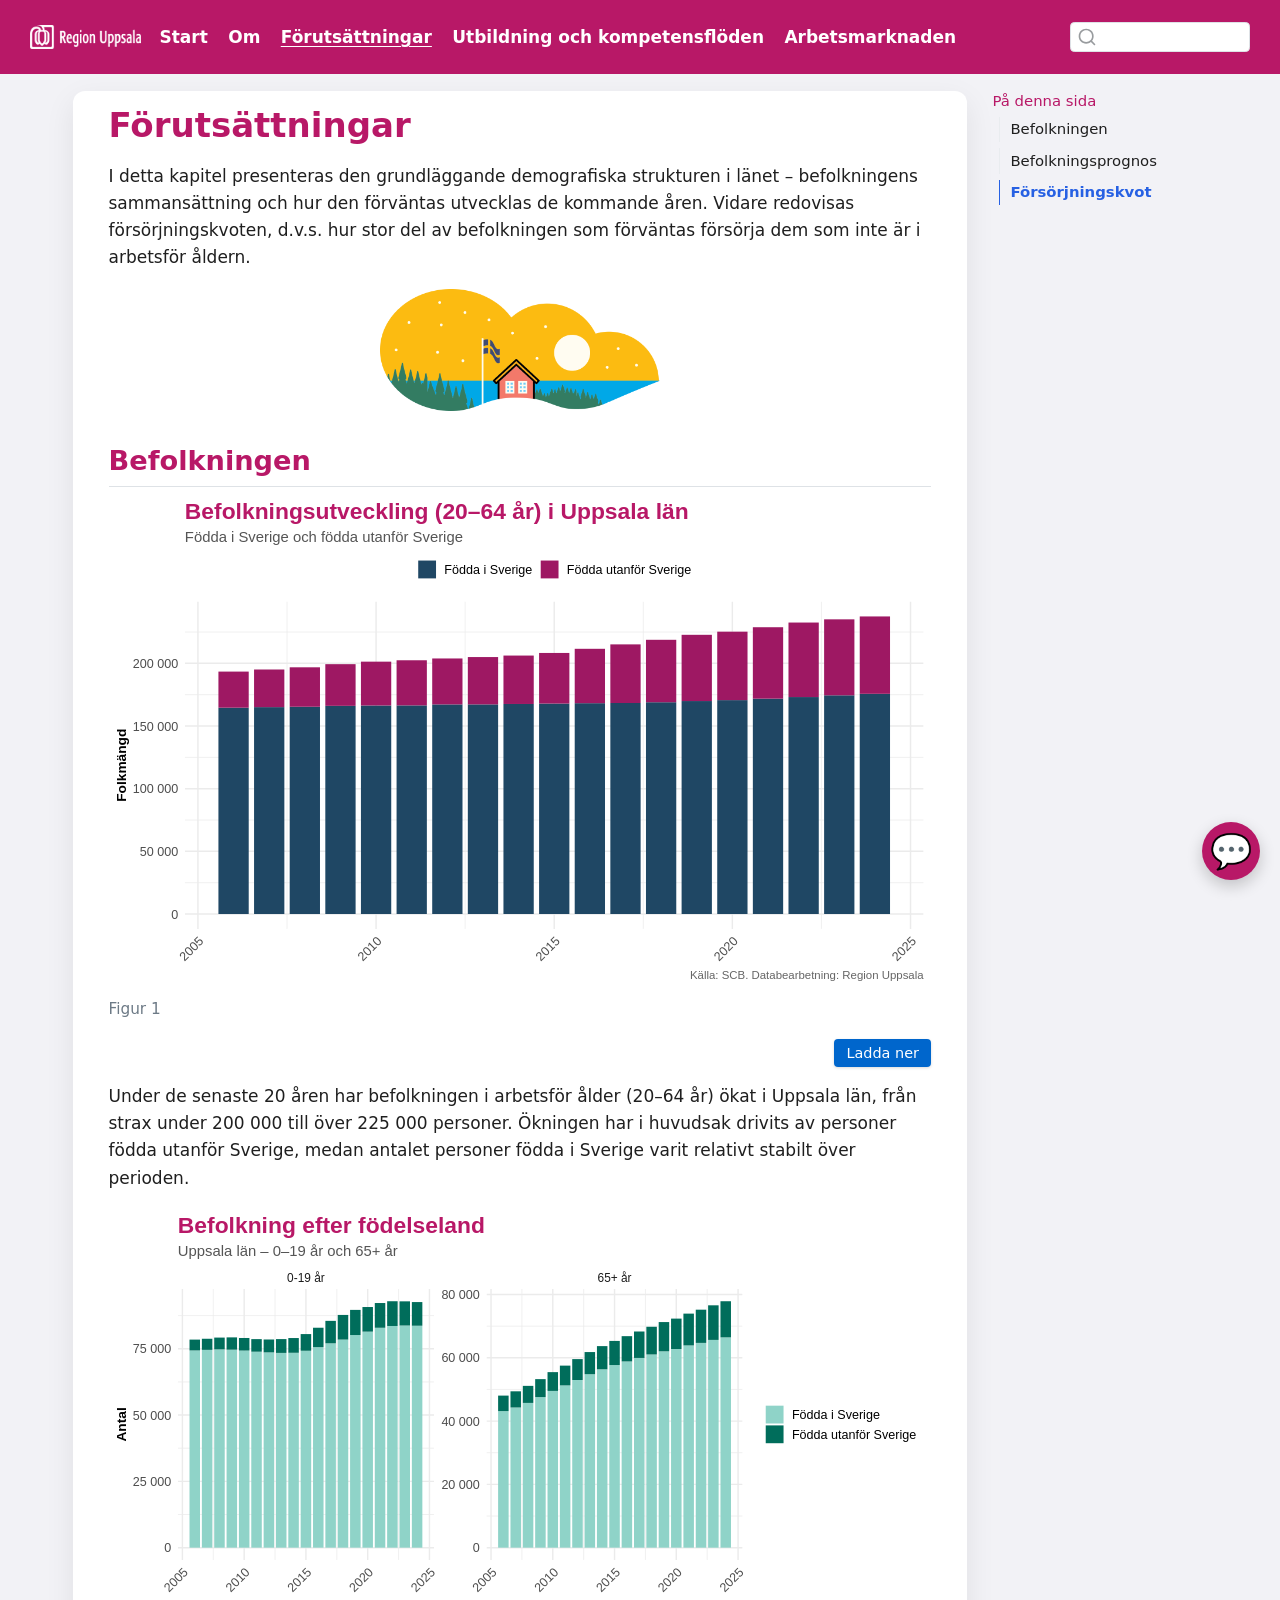
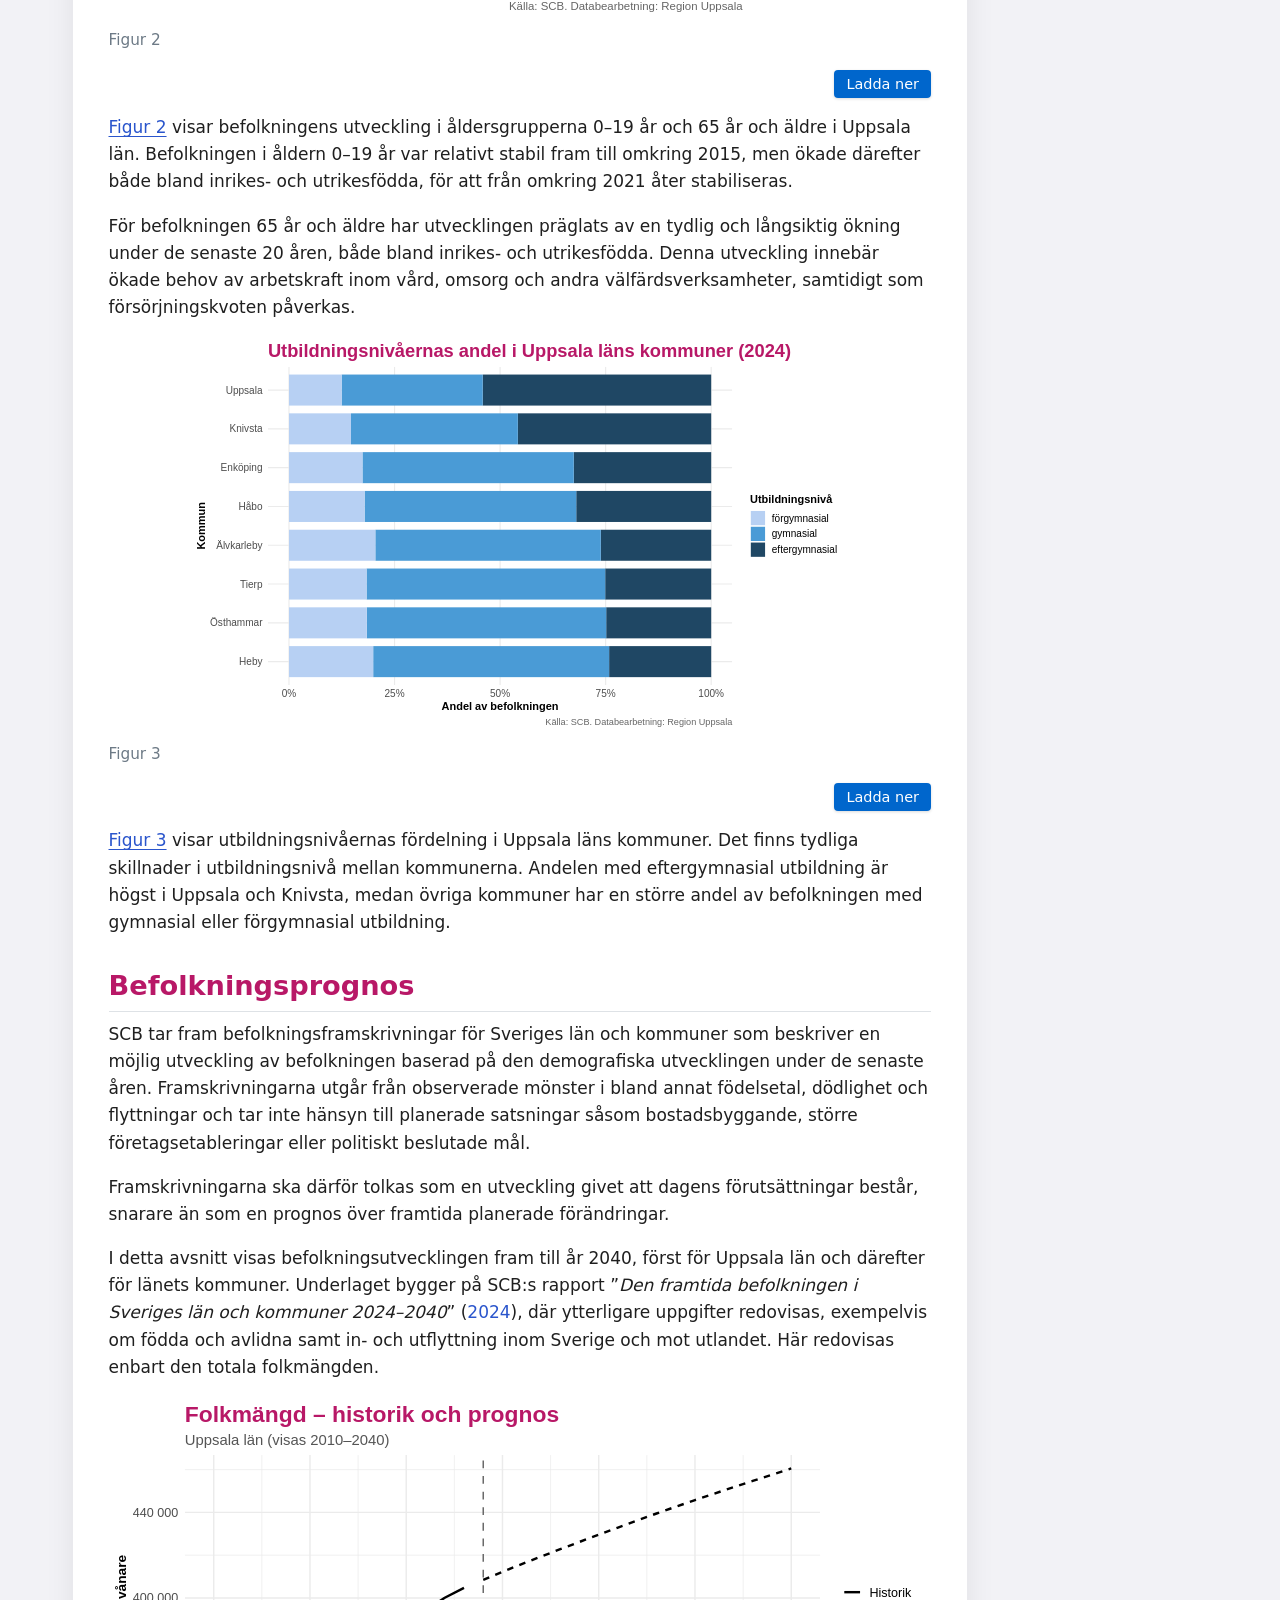
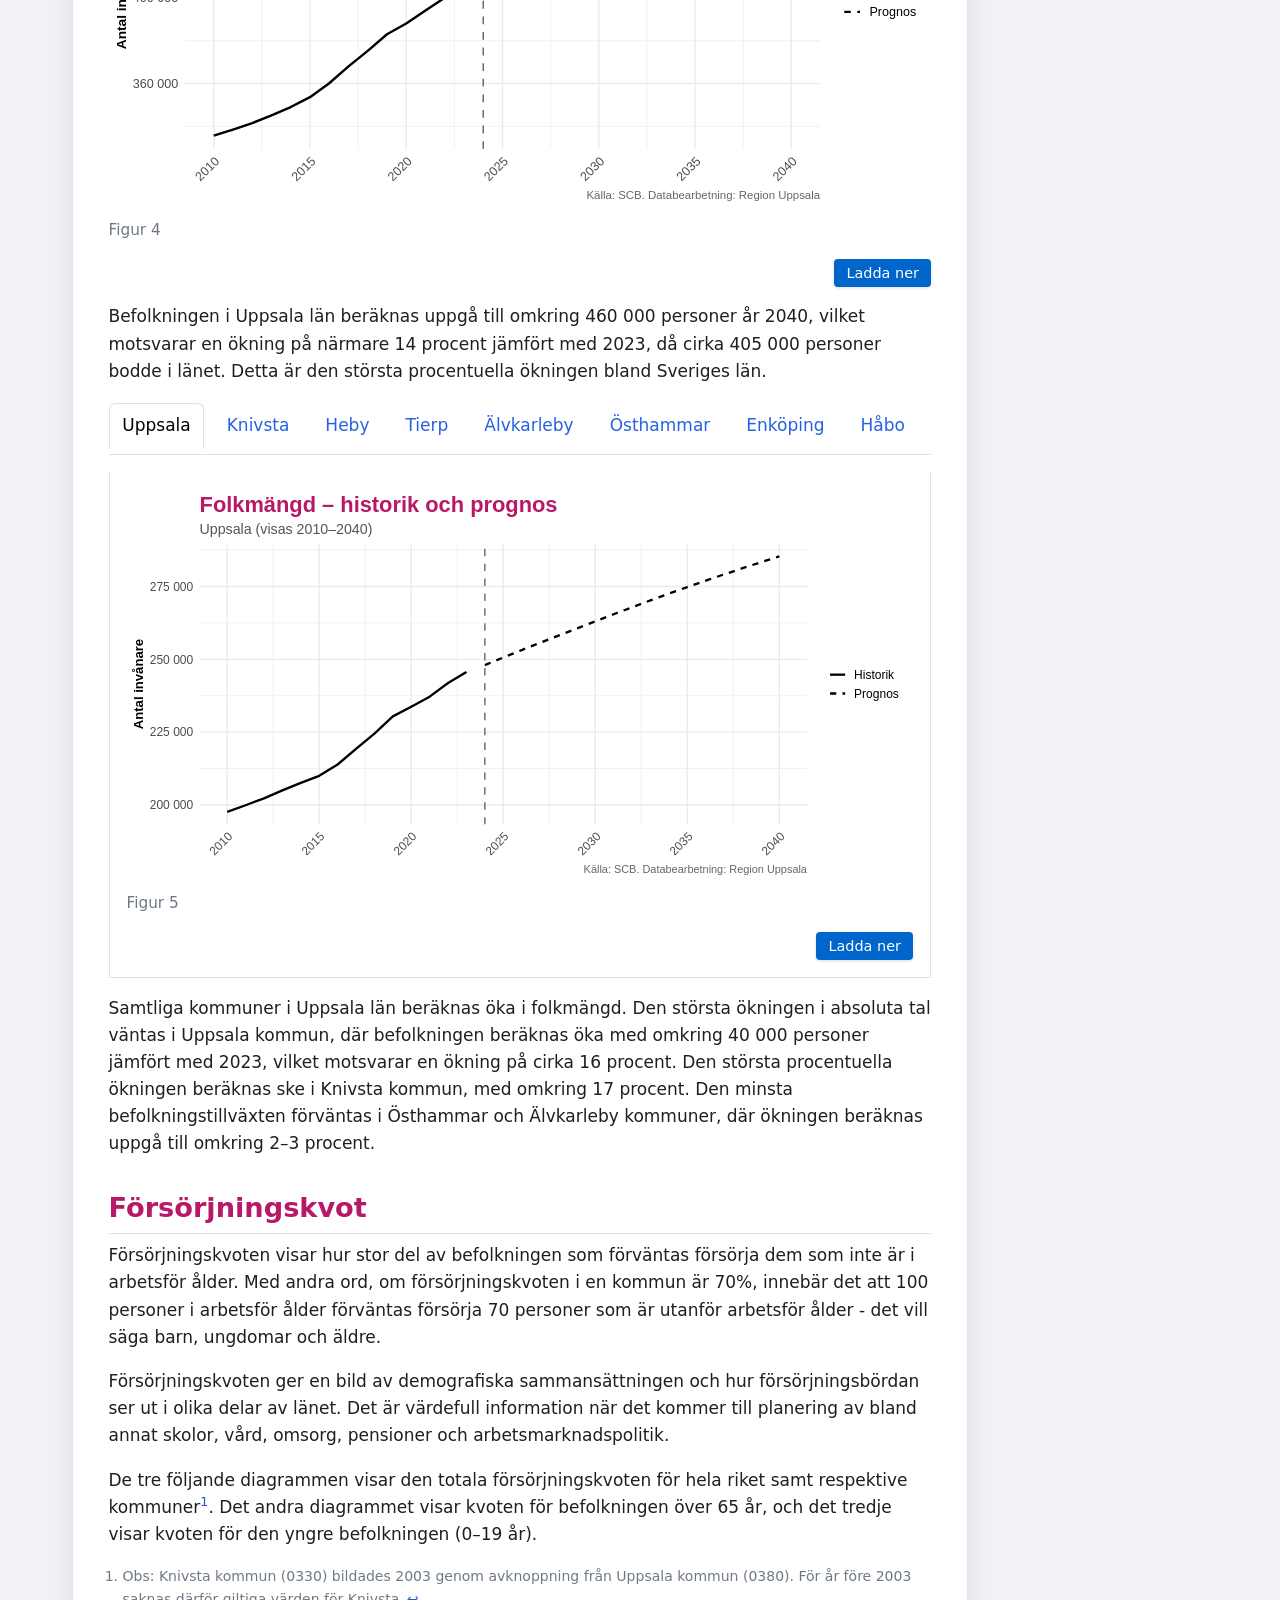
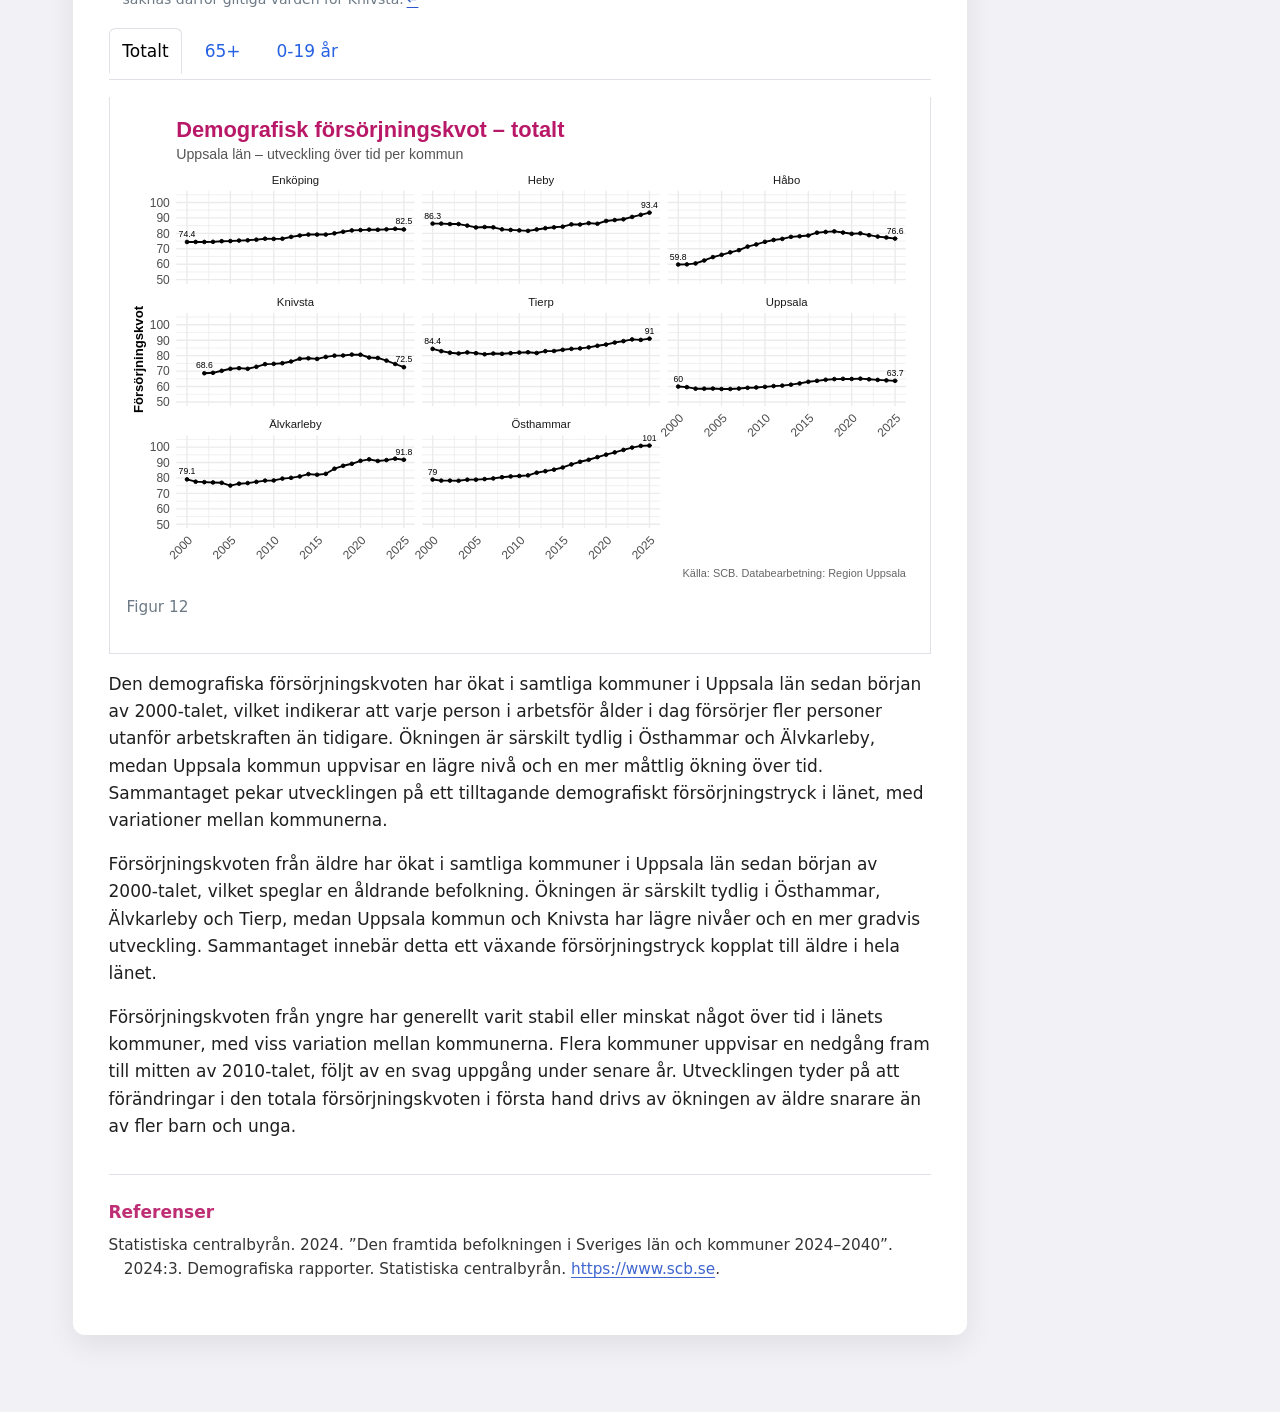
